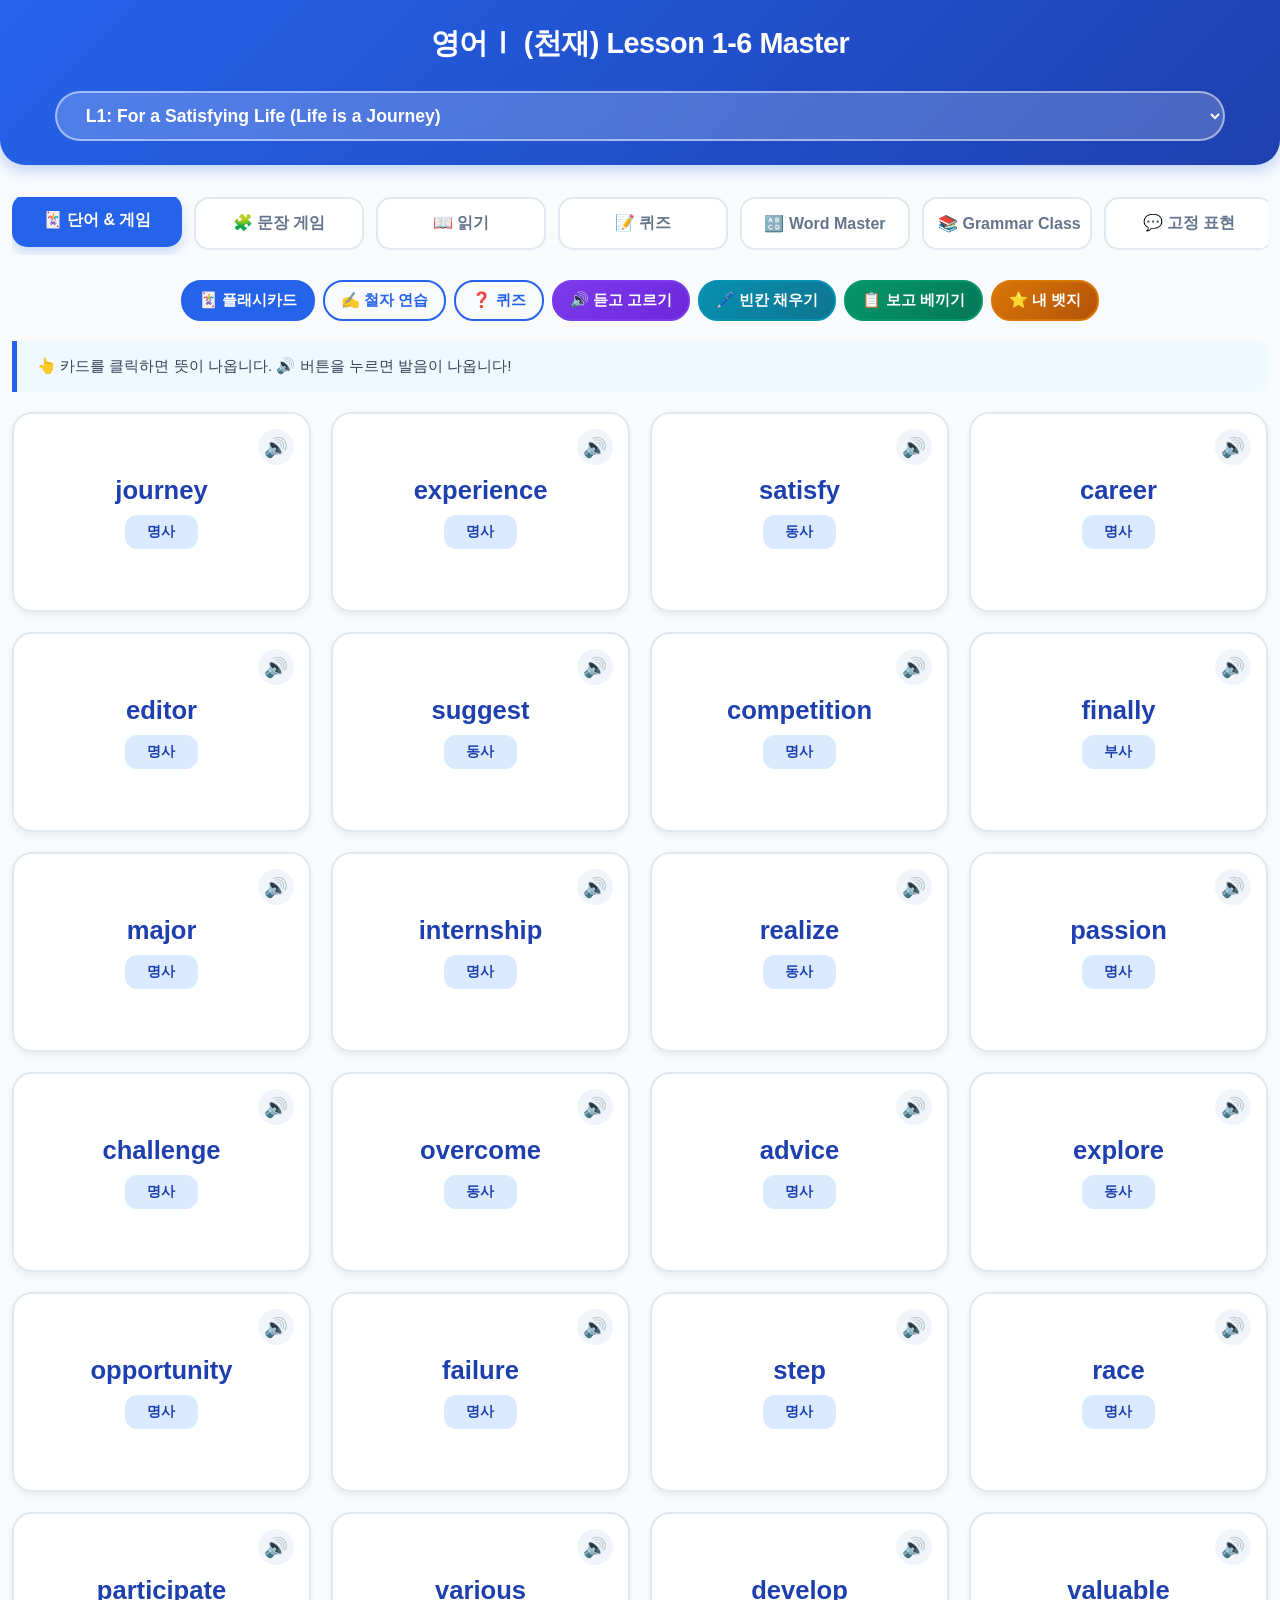
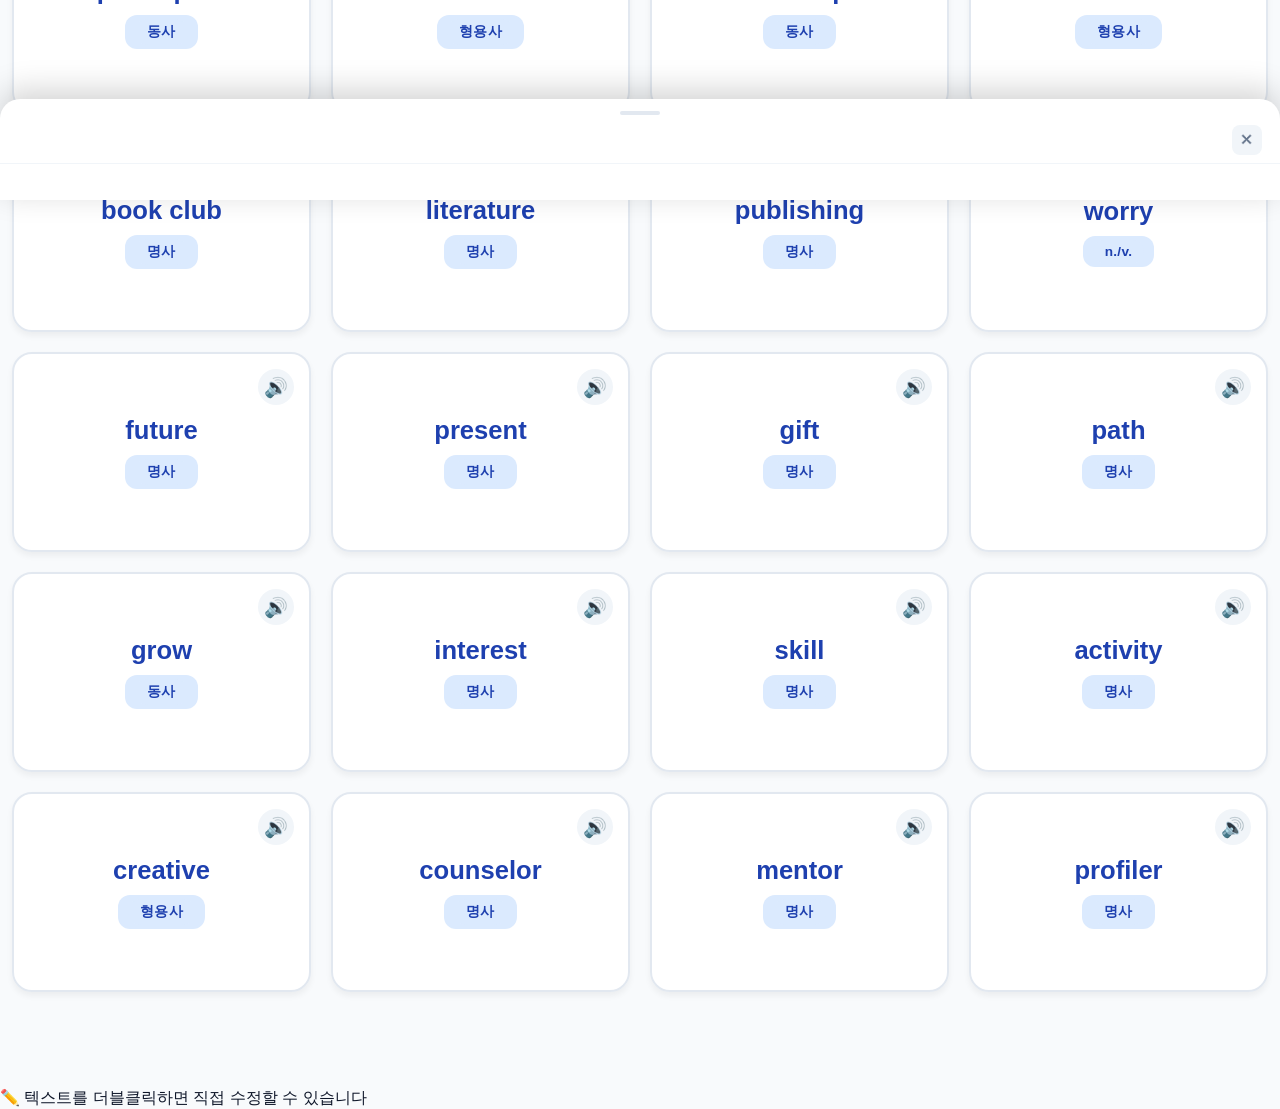
==== index.html @ cbc9de74 "Update index.html" ====
<!DOCTYPE html>
<html lang="ko">
<head>
  <meta charset="UTF-8">
  <meta name="viewport" content="width=device-width, initial-scale=1.0, viewport-fit=cover">
  <title>영어Ⅰ (천재) Lesson 1-6 Final Corrected</title>
  <style>
    /* [스타일 시트 - Standard Format] */
    :root {
      --primary: #2563eb;       
      --primary-dark: #1e40af;
      --bg-color: #f8fafc;      
      --text-main: #0f172a;
      --accent: #ef4444;        
      --success: #10b981;       
    }

    * { box-sizing: border-box; }

    #pageScroller { width: 100%; }

    body {
      font-family: 'Pretendard', -apple-system, sans-serif;
      background-color: var(--bg-color);
      color: var(--text-main);
      margin: 0; padding: 0;
    }

    header {
      background: linear-gradient(135deg, var(--primary), var(--primary-dark));
      color: white;
      padding: 1.5rem;
      text-align: center;
      box-shadow: 0 4px 15px rgba(37, 99, 235, 0.3);
      border-radius: 0 0 25px 25px;
    }

    h1 { margin: 0 0 15px 0; font-size: 1.8rem; letter-spacing: -0.5px; }

    .lesson-selector {
      padding: 12px 25px;
      font-size: 1.1rem;
      border-radius: 25px;
      border: 2px solid rgba(255,255,255,0.5);
      background: rgba(255,255,255,0.2);
      color: white;
      font-weight: bold;
      cursor: pointer;
      backdrop-filter: blur(5px);
      outline: none;
      width: 95%;
      max-width: 1600px;
    }
    .lesson-selector option { color: #333; background: white; }

    .container { max-width: 1600px; margin: 16px auto; padding: 0 12px; padding-bottom: 80px; padding-top: 16px;}

    .tabs {
      display: flex;
      gap: 12px;
      margin-bottom: 25px;
      overflow-x: auto;
      padding-bottom: 5px;
    }

    .tab-btn {
      flex: 1;
      padding: 14px;
      background: white;
      border: 2px solid #e2e8f0;
      border-radius: 15px;
      font-weight: 700;
      color: #64748b;
      cursor: pointer;
      transition: all 0.2s;
      white-space: nowrap;
      min-width: 170px;
      font-size: 1rem;
    }

    .tab-btn.active {
      background: var(--primary);
      color: white;
      border-color: var(--primary);
      transform: translateY(-3px);
      box-shadow: 0 6px 12px rgba(37, 99, 235, 0.2);
    }

    .content-section { display: none; }
    .content-section.active { display: block; animation: fadeIn 0.3s ease-in-out; }
    
    @keyframes fadeIn {
      from { opacity: 0; transform: translateY(5px); }
      to { opacity: 1; transform: translateY(0); }
    }

    .mode-switch-box {
      display: flex; justify-content: center; gap: 8px; margin-bottom: 20px; flex-wrap: wrap;
    }
    .mode-btn {
      padding: 8px 16px; border-radius: 20px; border: 2px solid var(--primary);
      background: transparent; color: var(--primary); font-weight: bold; cursor: pointer;
      transition: all 0.2s; font-size: 0.95rem;
    }
    .mode-btn.active { background: var(--primary); color: white; }

    .flashcard-container {
      display: grid;
      grid-template-columns: repeat(auto-fill, minmax(280px, 1fr));
      gap: 20px;
    }
    .flashcard {
      background: transparent;
      height: 200px;
      perspective: 1000px;
      cursor: pointer;
    }
    .card-inner {
      position: relative; width: 100%; height: 100%;
      text-align: center; transition: transform 0.6s;
      transform-style: preserve-3d;
      box-shadow: 0 4px 6px rgba(0,0,0,0.05);
      border-radius: 20px;
    }
    .flashcard.flipped .card-inner { transform: rotateY(180deg); }
    
    .card-front, .card-back {
      position: absolute; width: 100%; height: 100%;
      backface-visibility: hidden;
      display: flex; flex-direction: column;
      align-items: center; justify-content: center;
      border-radius: 20px; padding: 20px;
    }
    .card-front { background: white; color: var(--text-main); border: 2px solid #e2e8f0; }
    .card-back { background: var(--primary); color: white; transform: rotateY(180deg); border: 2px solid var(--primary); }
    
    .card-word { font-size: 1.6rem; font-weight: 800; margin-bottom: 10px; color: var(--primary-dark); }
    .card-pos { font-size: 0.9rem; background: #dbeafe; color: var(--primary-dark); padding: 4px 10px; border-radius: 12px; font-weight: bold; }
    .card-meaning { font-size: 1.4rem; font-weight: bold; margin-bottom: 15px; }
    
    .audio-btn {
      position: absolute; top: 15px; right: 15px;
      background: #f1f5f9; border: none; width: 36px; height: 36px; border-radius: 50%;
      font-size: 1.2rem; cursor: pointer; z-index: 10;
      display: flex; align-items: center; justify-content: center;
    }
    .audio-btn:hover { background: #dbeafe; transform: scale(1.1); }

    .vocab-game-box {
      background: white; padding: 40px; border-radius: 20px; text-align: center;
      box-shadow: 0 4px 15px rgba(0,0,0,0.05); border: 1px solid #e2e8f0;
      max-width: 600px; margin: 0 auto;
    }
    .v-game-meaning { font-size: 1.8rem; font-weight: 800; margin-bottom: 15px; color: var(--text-main); }
    .v-game-hint { font-size: 1rem; color: #64748b; margin-bottom: 25px; background: #f1f5f9; display: inline-block; padding: 8px 20px; border-radius: 10px; }
    
    .hint-btn {
      background: #fffbeb; color: #b45309; border: 2px solid #fcd34d;
      padding: 8px 16px; border-radius: 20px; font-weight: bold; font-size: 0.95rem;
      cursor: pointer; margin-bottom: 20px; display: inline-flex; align-items: center; gap: 6px;
      transition: all 0.2s;
    }
    .hint-btn:hover { background: #fef3c7; transform: scale(1.05); }

    .v-game-input {
      font-size: 1.5rem; padding: 10px; width: 80%; border: none; border-bottom: 3px solid #cbd5e1;
      text-align: center; margin-bottom: 20px; outline: none; font-weight: bold; color: var(--primary);
    }
    .v-game-input:focus { border-bottom-color: var(--primary); }
    
    .quiz-choice-btn {
      display: block; width: 100%; padding: 15px; margin: 8px 0;
      border: 2px solid #e2e8f0; border-radius: 12px;
      background: white; font-size: 1.1rem; cursor: pointer;
      transition: all 0.2s; text-align: center; font-weight: 600; color: #475569;
      min-height: 52px; -webkit-tap-highlight-color: transparent;
    }
    .quiz-choice-btn:hover { background: #dbeafe; border-color: var(--primary); color: var(--primary-dark); }
    .quiz-choice-btn.correct { background: #dcfce7; border-color: var(--success); color: #166534; }
    .quiz-choice-btn.wrong { background: #fee2e2; border-color: var(--accent); color: #991b1b; }

    .v-game-msg { height: 30px; font-size: 1.2rem; font-weight: bold; margin-top: 10px; }

    .scramble-game {
      background: white; padding: 25px; border-radius: 20px;
      margin-bottom: 25px; box-shadow: 0 4px 10px rgba(0,0,0,0.05); border: 1px solid #e2e8f0;
    }
    .game-header { margin-bottom: 15px; text-align: center; }
    .game-meaning { 
      font-size: 1.1rem; font-weight: 800; color: var(--primary-dark); 
      margin-bottom: 8px; background: #dbeafe; display: inline-block; 
      padding: 8px 18px; border-radius: 15px; line-height: 1.4;
    }
    .scramble-area {
      min-height: 70px; border: 3px dashed #cbd5e1; border-radius: 15px;
      display: flex; flex-wrap: wrap; gap: 10px; padding: 15px;
      margin-bottom: 20px; background: #f8fafc; align-items: center; justify-content: center;
    }
    .word-bank { display: flex; flex-wrap: wrap; gap: 10px; justify-content: center; }
    .word-chip {
      background: white; border: 2px solid var(--primary); color: var(--primary);
      padding: 10px 18px; border-radius: 25px; font-weight: bold; font-size: 1rem;
      cursor: pointer; transition: all 0.2s; box-shadow: 0 2px 4px rgba(0,0,0,0.05);
    }
    .word-chip:hover { background: var(--primary); color: white; transform: translateY(-3px); }
    .word-chip.used { opacity: 0; pointer-events: none; transform: scale(0.8); }
    .scramble-msg { text-align: center; margin-top: 10px; font-weight: 800; font-size: 1.1rem; height: 30px; }
    .reset-game-btn { 
      display: block; margin: 15px auto 0; padding: 10px 25px; 
      background: #94a3b8; color: white; border:none; border-radius:10px; cursor: pointer; 
    }

    .reading-box {
      background: white; padding: 40px; border-radius: 20px;
      line-height: 2.1; font-size: 1.1rem;
      box-shadow: 0 4px 10px rgba(0,0,0,0.05); border: 1px solid #e2e8f0;
    }
    .reading-box h3 { color: var(--primary); border-bottom: 3px solid #f1f5f9; padding-bottom: 15px; margin-bottom: 25px; font-size: 1.5rem; }
    .reading-box h4 { 
      background: #f0f9ff; color: var(--primary-dark); 
      padding: 10px 15px; border-radius: 8px; border-left: 5px solid var(--primary);
      margin-top: 40px; margin-bottom: 15px;
    }
    
    .quiz-card {
      background: white; padding: 30px; border-radius: 20px;
      box-shadow: 0 4px 10px rgba(0,0,0,0.05); text-align: center;
      max-width: 650px; margin: 0 auto; border: 1px solid #e2e8f0;
    }
    .quiz-options button {
      width: 100%; margin: 8px 0; padding: 18px;
      border: 2px solid #e2e8f0; border-radius: 12px;
      background: white; font-size: 1.05rem; cursor: pointer; transition: all 0.2s; font-weight: 500;
    }
    .quiz-options button:hover { border-color: var(--primary); background: #dbeafe; color: var(--primary-dark); }
    
    .nav-box { display: flex; justify-content: space-between; margin-top: 20px; }
    .nav-btn {
      padding: 10px 20px; border-radius: 10px; border: none; font-weight: bold; cursor: pointer; font-size: 1rem;
      transition: all 0.2s;
    }
    .nav-btn.prev { background: #e2e8f0; color: #475569; }
    .nav-btn.next { background: var(--primary); color: white; }
    .nav-btn:disabled { opacity: 0.5; cursor: not-allowed; }

/* [새로 추가된 Reading TTS 스타일] */
    .read-btn {
      background: #eff6ff;
      border: 1px solid var(--primary);
      color: var(--primary);
      border-radius: 50%;
      width: 32px;
      height: 32px;
      cursor: pointer;
      font-size: 1rem;
      margin-right: 10px;
      vertical-align: middle;
      display: inline-flex;
      align-items: center;
      justify-content: center;
      transition: all 0.2s;
    }
    .read-btn:hover {
      background: var(--primary);
      color: white;
      transform: scale(1.1);
    }
    /* 읽고 있는 문단 강조 효과 */
    .reading-highlight {
      background-color: #e0f2fe; /* 연한 파란색 배경 */
      border-radius: 8px;
      transition: background-color 0.3s;
      padding: 5px; /* 약간의 여백 */
    }
.tip-box {
      background: #f0f9ff;
      border-left: 5px solid var(--primary);
      padding: 15px 20px;
      border-radius: 0 10px 10px 0;
      margin-bottom: 20px;
      font-size: 0.95rem;
      color: #334155;
    }

  </style>
  <script>
  // 트랙패드 ctrl+wheel 줌은 허용 (일반 wheel은 그대로)
  // 툴바 버튼 탭 시 visualViewport.scroll 오발 방지만 유지
  // (툴바 자체 touchstart/touchmove preventDefault는 판서 JS 안에서 처리)
  </script>
</head>
<body>


<div id="pageScroller">

  <header>
    <h1>영어Ⅰ (천재) Lesson 1-6 Master</h1>
    <div style="display:flex;gap:10px;justify-content:center;margin-bottom:12px;flex-wrap:wrap;">
</div>
    <select id="lessonSelect" class="lesson-selector" onchange="changeLesson()">
      <option value="L1">L1: For a Satisfying Life (Life is a Journey)</option>
      <option value="L2">L2: Creativity Is Key (Unconventional Thinking)</option>
      <option value="L3">L3: In Harmony with Nature (Wetlands)</option>
      <option value="L4">L4: The Spirit of Sports (Cycling)</option>
      <option value="L5">L5: Explore the Amazing World (Law & Culture)</option>
      <option value="L6">L6: Art in Our Lives (Pointillism)</option>
    </select>
  </header>

  <div class="container">
    <nav class="tabs">
      <button class="tab-btn active" onclick="openTab('vocab', this)">🃏 단어 & 게임</button>
      <button class="tab-btn" onclick="openTab('grammar', this)">🧩 문장 게임</button>
      <button class="tab-btn" onclick="openTab('reading', this)">📖 읽기</button>
      <button class="tab-btn" onclick="openTab('quiz', this)">📝 퀴즈</button>
    </nav>

    <div id="vocab" class="content-section active">
      <div class="mode-switch-box">
        <button id="modeCard" class="mode-btn active" onclick="setVocabMode('card')">🃏 플래시카드</button>
        <button id="modeGame" class="mode-btn" onclick="setVocabMode('game')">✍️ 철자 연습</button>
        <button id="modeQuiz" class="mode-btn" onclick="setVocabMode('quiz')">❓ 퀴즈</button>
        <button id="modeListen" class="mode-btn" onclick="setVocabMode('listen')" style="background:linear-gradient(135deg,#7c3aed,#6d28d9);color:white;border-color:#7c3aed;">🔊 듣고 고르기</button>
        <button id="modeFill" class="mode-btn" onclick="setVocabMode('fill')" style="background:linear-gradient(135deg,#0891b2,#0e7490);color:white;border-color:#0891b2;">🖊️ 빈칸 채우기</button>
        <button id="modeCopy" class="mode-btn" onclick="setVocabMode('copy')" style="background:linear-gradient(135deg,#059669,#047857);color:white;border-color:#059669;">📋 보고 베끼기</button>
        <button id="modeBadge" class="mode-btn" onclick="setVocabMode('badge')" style="background:linear-gradient(135deg,#d97706,#b45309);color:white;border-color:#d97706;">⭐ 내 뱃지</button>
      </div>
      <div id="vocabCardMode">
        <div class="tip-box">👆 카드를 클릭하면 뜻이 나옵니다. 🔊 버튼을 누르면 발음이 나옵니다!</div>
        <div id="vocabList" class="flashcard-container"></div>
      </div>
      <div id="vocabGameMode" style="display:none;">
        <div id="vocabGameArea"></div>
      </div>
      <div id="vocabQuizMode" style="display:none;">
        <div id="vocabQuizArea"></div>
      </div>
      <div id="vocabListenMode" style="display:none;">
        <div id="vocabListenArea"></div>
      </div>
      <div id="vocabFillMode" style="display:none;">
        <div id="vocabFillArea"></div>
      </div>
      <div id="vocabCopyMode" style="display:none;">
        <div id="vocabCopyArea"></div>
      </div>
      <div id="vocabBadgeMode" style="display:none;">
        <div id="vocabBadgeArea"></div>
      </div>
    </div>

    <div id="grammar" class="content-section">
      <div class="tip-box">🧩 단어를 클릭하여 <span style="color:#ef4444; margin:0 4px;">한국어 뜻과 같은</span> 문장을 완성하세요!</div>
      <div id="grammarList"></div>
    </div>

    <div id="reading" class="content-section">
      <div id="readingContent" class="reading-box"></div>
    </div>

    <div id="quiz" class="content-section">
      <div id="quizArea"></div>
    </div>


  </div><!-- /.container -->

</div><!-- /#pageScroller -->

  <script>
    // === [핵심 데이터: 교과서 기반 수정 완료] ===
    const lessons = {
      L1: {
        title: "Lesson 1: For a Satisfying Life",
        vocab: [
          { word: "journey", pos: "n.", meaningKo: "여행, 여정", example: "Life is a journey." },
          { word: "experience", pos: "n.", meaningKo: "경험", example: "Gain valuable experience." },
          { word: "satisfy", pos: "v.", meaningKo: "만족시키다", example: "Satisfy your needs." },
          { word: "career", pos: "n.", meaningKo: "직업, 경력", example: "Choose a career path." },
          { word: "editor", pos: "n.", meaningKo: "편집자", example: "Work as an editor." },
          { word: "suggest", pos: "v.", meaningKo: "제안하다", example: "Suggest a plan." },
          { word: "competition", pos: "n.", meaningKo: "대회, 경쟁", example: "Enter a writing competition." },
          { word: "finally", pos: "adv.", meaningKo: "마침내", example: "Finally succeed." },
          { word: "major", pos: "n.", meaningKo: "전공", example: "My major is English." },
          { word: "internship", pos: "n.", meaningKo: "인턴십", example: "Summer internship." },
          { word: "realize", pos: "v.", meaningKo: "깨닫다", example: "Realize the truth." },
          { word: "passion", pos: "n.", meaningKo: "열정", example: "Follow your passion." },
          { word: "challenge", pos: "n.", meaningKo: "도전", example: "Accept the challenge." },
          { word: "overcome", pos: "v.", meaningKo: "극복하다", example: "Overcome fear." },
          { word: "advice", pos: "n.", meaningKo: "조언", example: "Ask for advice." },
          { word: "explore", pos: "v.", meaningKo: "탐색하다", example: "Explore new ideas." },
          { word: "opportunity", pos: "n.", meaningKo: "기회", example: "Golden opportunity." },
          { word: "failure", pos: "n.", meaningKo: "실패", example: "Learn from failure." },
          { word: "step", pos: "n.", meaningKo: "단계, 걸음", example: "Step by step." },
          { word: "race", pos: "n.", meaningKo: "경주", example: "Life is not a race." },
          { word: "participate", pos: "v.", meaningKo: "참여하다", example: "Participate in the event." },
          { word: "various", pos: "adj.", meaningKo: "다양한", example: "Various skills." },
          { word: "develop", pos: "v.", meaningKo: "발전시키다", example: "Develop your talent." },
          { word: "valuable", pos: "adj.", meaningKo: "귀중한", example: "Valuable lesson." },
          { word: "book club", pos: "n.", meaningKo: "독서 동아리", example: "Join a book club." },
          { word: "literature", pos: "n.", meaningKo: "문학", example: "Study literature." },
          { word: "publishing", pos: "n.", meaningKo: "출판", example: "She works at a publishing company." },
          { word: "worry", pos: "n./v.", meaningKo: "걱정; 걱정하다", example: "Don't worry about the future." },
          { word: "future", pos: "n.", meaningKo: "미래", example: "Plan for the future." },
          { word: "present", pos: "n.", meaningKo: "현재", example: "Live in the present." },
          { word: "gift", pos: "n.", meaningKo: "재능, 선물", example: "You have a gift." },
          { word: "path", pos: "n.", meaningKo: "길", example: "Follow your own path." },
          { word: "grow", pos: "v.", meaningKo: "성장하다", example: "Grow up together." },
          { word: "interest", pos: "n.", meaningKo: "흥미", example: "Area of interest." },
          { word: "skill", pos: "n.", meaningKo: "기술", example: "Computer skills." },
          { word: "activity", pos: "n.", meaningKo: "활동", example: "Club activity." },
          { word: "creative", pos: "adj.", meaningKo: "창의적인", example: "She is a creative writer." },
          { word: "counselor", pos: "n.", meaningKo: "상담가", example: "School counselor." },
          { word: "mentor", pos: "n.", meaningKo: "멘토", example: "Find a mentor." },
          { word: "profiler", pos: "n.", meaningKo: "프로파일러", example: "Criminal profiler." }
        ],
        grammarPatterns: [
          { name: "제안 동사 + that + S + (should) + V", desc: "주장/제안 동사 뒤 that절에는 원형 사용", meaning: "코치는 내가 대회에 참가할 것을 제안했다", sentence: "My coach suggested that I enter a competition", formula: "suggest/insist/recommend + that + 주어 + 동사원형", baseTranslation: "~가 …하도록 제안/주장하다" },
          { name: "I myself (강조)", desc: "재귀대명사의 강조 용법", meaning: "나 자신이 많은 것들을 시도해 보았다", sentence: "I myself tried many different things", formula: "주어 + myself/yourself/himself/herself", baseTranslation: "바로 그 사람이 직접 ~하다" },
          { name: "Before + S + V", desc: "시간 접속사", meaning: "내가 마침내 편집자가 되기 전에", sentence: "Before I finally became an editor", formula: "before + 주어 + 동사", baseTranslation: "~하기 전에" },
          { name: "Because + S + V", desc: "이유 접속사", meaning: "나는 글쓰기를 즐겼기 때문에", sentence: "Because I enjoyed writing", formula: "because + 주어 + 동사", baseTranslation: "왜냐하면 ~이기 때문에" },
          { name: "Look forward to -ing", desc: "기대하다", meaning: "나는 내 일을 고대한다", sentence: "I look forward to my work", formula: "look forward to + 동명사(-ing)", baseTranslation: "~하는 것을 기대하다/고대하다" },
          { name: "Start -ing", desc: "시작하다", meaning: "나는 소설 쓰는 것을 시작했다", sentence: "I started writing novels", formula: "start/begin + 동명사(-ing)", baseTranslation: "~하는 것을 시작하다" },
          { name: "Keep -ing", desc: "계속하다", meaning: "계속 노력해라", sentence: "Keep trying", formula: "keep + 동명사(-ing)", baseTranslation: "계속 ~하다" },
          { name: "What to do", desc: "의문사 + to부정사", meaning: "무엇을 해야 할지", sentence: "I didn't know what to do", formula: "what/how/where/when + to + 동사원형", baseTranslation: "무엇을/어떻게/어디서/언제 ~해야 할지" },
          { name: "Not A but B", desc: "A가 아니라 B다", meaning: "경주가 아니라 여행이다", sentence: "Not a race but a journey", formula: "not A but B", baseTranslation: "A가 아니라 B이다" },
          { name: "Help + O + (to) V", desc: "준사역동사", meaning: "내가 성장하도록 돕다", sentence: "Help me grow", formula: "help + 목적어 + (to) + 동사원형", baseTranslation: "~가 …하도록 돕다" }
        ],
        readingText: `
          <h3>Life is a Journey to Be Experienced</h3>
          <p>Hi, everyone. My name is Minji Song, and I am the editor of an online teen magazine, Teens Today. I am honored to have been asked to give a talk. Many of our high school student subscribers send me messages with concerns about their future. So today, I will talk about the value of experiences in making a better future. For this talk, I asked my old friends to write down stories about what they experienced when they were younger. I would like to start by reading them one by one.</p>
          <h3>I was fond of swimming.</h3>

One summer day, I was watching an Olympic swimming event on TV. The gold medalist looked fantastic, and I wanted to be just like him. I asked my parents if I could learn to swim. They approved and said, “Yes.” Swimming was difficult at first, but after a year, I became a good swimmer. I felt tired but happy when I was out of breath after every practice. As I practiced more, my times got better and better. One day, my coach suggested that I enter a competition. He also advised me that for good results I should build muscle strength through weight training. The training was demanding, leaving me exhausted at times. Whenever I felt this way, I told myself, “No pain, no gain.”</p>
          <h3>I performed in a play.</h3>

I used to be quiet and shy when I was a child. My homeroom teacher told me one day that she was putting on a play for our school festival. She suggested that I take on a small role, saying that being in a play would be a good experience. So, I decided to do it. I was so nervous at the first rehearsal that I could not say my lines at all. However, as I practiced my lines more, I became more and more confident. On the day of the performance, I got anxious and my mind went blank just before I stepped on the stage. My classmates tapped me on the shoulder and encouraged me. Thanks to this, I was able to perform my lines perfectly.</p>

          <h3>I wanted to be a landscape architect.</h3>

One day, I saw a poster advertising the city’s landscape design contest. The instant I saw it, I got interested. After doing some research on the Internet, I discovered that landscape designing involves arranging and decorating outdoor spaces. I thought a landscape architect’s work was impressive because the arrangement of plants and structures can transform a space. This inspired me to think about becoming a landscape architect. I found out that I had to be good at math and science in order to become a landscape architect. This is because landscape architects must calculate the dimensions and slopes of land as well as thoroughly examine environmental factors such as soil, air, and climate. I was not good at either subject at the time, so I decided to put more effort into studying them.</p>
         <h3>I was passionate about writing</h3>

When I was fourteen, I was hospitalized for several weeks. One day, I saw a piece of paper on the table. I was bored, so I picked it up and began writing things down to pass the time. I felt a sense of relief when I wrote what I wanted to do after leaving the hospital. That evening, I asked my mother to buy me a notebook. As I filled page after page, I realized that writing was more than just a way to kill time. As the years passed, my passion for writing grew stronger. So I started writing short stories and sharing them with my friends and family. I felt a sense of accomplishment whenever they told me my stories were good.</p>
        `,
        quiz: [
          { q: "What is the main theme of the story?", options: ["Winning is everything", "Life is a journey to be experienced", "How to make money", "Avoiding failure"], a: 1, exp: "인생은 이겨야 할 경주가 아니라 경험해야 할 여행이라는 것이 주제입니다." },
          { q: "What job did the narrator finally have?", options: ["Teacher", "Doctor", "Editor", "Writer"], a: 2, exp: "마침내 편집자(editor)가 되었습니다." },
          { q: "What did the teacher suggest to the narrator?", options: ["Study math", "Take a small role in a play", "Join a book club", "Go home"], a: 1, exp: "선생님은 학교 축제 연극에서 작은 역할을 맡아보라고(take on a small role) 제안했습니다." },
          { q: "What happened when the narrator stepped on stage?", options: ["She forgot her lines", "She sang a song", "She felt confident", "She ran away"], a: 0, exp: "무대에 오르기 직전 긴장해서 머릿속이 하얘졌습니다(her mind went blank)." },
          { q: "What does 'I myself' emphasize?", options: ["Others", "The teacher", "The narrator", "The book"], a: 2, exp: "재귀대명사 강조 용법으로 주어(나 자신)를 강조합니다." }
        ]
      },
      L2: {
        title: "Lesson 2: Creativity Is Key",
        vocab: [
          { word: "creativity", pos: "n.", meaningKo: "창의성", example: "Creativity solves problems." },
          { word: "potential", pos: "n.", meaningKo: "잠재력", example: "Everyone has full potential." },
          { word: "unconventional", pos: "adj.", meaningKo: "관습에 얽매이지 않는", example: "He is known for unconventional thinking." },
          { word: "complaint", pos: "n.", meaningKo: "불만", example: "Passengers made complaints about the speed." },
          { word: "elevator", pos: "n.", meaningKo: "엘리베이터", example: "Take the elevator." },
          { word: "mirror", pos: "n.", meaningKo: "거울", example: "Look in the mirror." },
          { word: "install", pos: "v.", meaningKo: "설치하다", example: "Install a mirror." },
          { word: "speed", pos: "n.", meaningKo: "속도", example: "The elevator's speed was too slow." },
          { word: "dissatisfaction", pos: "n.", meaningKo: "불만족", example: "Passengers expressed dissatisfaction with the elevator." },
          { word: "solution", pos: "n.", meaningKo: "해결책", example: "She found a creative solution to the problem." },
          { word: "boredom", pos: "n.", meaningKo: "지루함", example: "Mirrors help relieve boredom in elevators." },
          { word: "delivery", pos: "n.", meaningKo: "배달", example: "The delivery workers handled the boxes carefully." },
          { word: "damage", pos: "n./v.", meaningKo: "손해, 피해; 손상시키다", example: "The damage rate dropped significantly." },
          { word: "reduce", pos: "v.", meaningKo: "줄이다", example: "The mirror helped reduce the feeling of being trapped." },
          { word: "fragile", pos: "adj.", meaningKo: "깨지기 쉬운", example: "The fragile items were damaged during delivery." },
          { word: "handle", pos: "v.", meaningKo: "다루다", example: "Handle with care." },
          { word: "trick", pos: "n./v.", meaningKo: "속임수; 속이다", example: "It was a clever trick to fool people." },
          { word: "effective", pos: "adj.", meaningKo: "효과적인", example: "Installing mirrors was an effective solution." },
          { word: "innovation", pos: "n.", meaningKo: "혁신", example: "The mirror idea was a great innovation." },
          { word: "flat", pos: "adj.", meaningKo: "평평한, 납작한", example: "The picture was printed flat on the box." },
          { word: "television", pos: "n.", meaningKo: "텔레비전", example: "Watch television." },
          { word: "bicycle", pos: "n.", meaningKo: "자전거", example: "Ride a bicycle." },
          { word: "print", pos: "v.", meaningKo: "인쇄하다", example: "Print a picture." },
          { word: "psychologist", pos: "n.", meaningKo: "심리학자", example: "Ask a psychologist." },
          { word: "expensive", pos: "adj.", meaningKo: "비싼", example: "Workers thought the boxes contained expensive TVs." },
          { word: "carefully", pos: "adv.", meaningKo: "조심스럽게", example: "Walk carefully." },
          { word: "result", pos: "n.", meaningKo: "결과", example: "The result of the survey was surprising." },
          { word: "rate", pos: "n.", meaningKo: "비율, 속도", example: "The damage rate dropped significantly." },
          { word: "drop", pos: "v.", meaningKo: "떨어지다, 하락하다", example: "Prices drop." },
          { word: "significantly", pos: "adv.", meaningKo: "상당히", example: "The damage rate dropped significantly." },
          { word: "method", pos: "n.", meaningKo: "방법", example: "She tried a new method to solve it." },
          { word: "fix", pos: "v.", meaningKo: "고치다", example: "Fix the problem." },
          { word: "ignore", pos: "v.", meaningKo: "무시하다", example: "Ignore the noise." },
          { word: "focus", pos: "v.", meaningKo: "집중하다", example: "Focus on study." },
          { word: "imagine", pos: "v.", meaningKo: "상상하다", example: "Imagine the future." },
          { word: "perspective", pos: "n.", meaningKo: "관점", example: "She looked at the problem from a different perspective." },
          { word: "common", pos: "adj.", meaningKo: "일반적인, 보편적인", example: "It is contrary to common sense." },
          { word: "sense", pos: "n.", meaningKo: "감각, 상식", example: "Common sense is important." },
          { word: "think", pos: "v.", meaningKo: "생각하다", example: "Think outside the box." },
          { word: "box", pos: "n.", meaningKo: "상자", example: "Think outside the box." }
        ],
        grammarPatterns: [
          { name: "It was ... that (강조)", desc: "강조 구문", meaning: "불만족을 야기한 것은 바로 엘리베이터의 느린 속도였다", sentence: "It was the elevator's slow speed that was causing dissatisfaction", formula: "It is/was + 강조 대상 + that + 나머지", baseTranslation: "바로 ~이 …하다/했다" },
          { name: "Let + O + OC(VR)", desc: "사역동사 (허락하다)", meaning: "그들이 포도를 따게 했다", sentence: "They let people pick grapes", formula: "let + 목적어 + 동사원형", baseTranslation: "~가 …하게 해주다/허락하다" },
          { name: "As long as", desc: "조건 접속사 (~하는 한)", meaning: "그들이 돈을 내는 한", sentence: "As long as they pay", formula: "as long as + 주어 + 동사", baseTranslation: "~하는 한, ~이기만 하면" },
          { name: "Instead of -ing", desc: "전치사+동명사 (~하는 대신에)", meaning: "속도를 높이는 대신에", sentence: "Instead of making it faster", formula: "instead of + 동명사(-ing)", baseTranslation: "~하는 대신에" },
          { name: "In order to", desc: "목적 (~하기 위해서)", meaning: "피해를 줄이기 위해서", sentence: "In order to reduce the damage", formula: "in order to + 동사원형", baseTranslation: "~하기 위해서" },
          { name: "Look like", desc: "~처럼 보이다", meaning: "그것은 텔레비전처럼 보인다", sentence: "It looks like a television", formula: "look like + 명사", baseTranslation: "~처럼 보이다" },
          { name: "Printing", desc: "동명사 주어", meaning: "자전거를 인쇄하는 것", sentence: "Printing a bicycle on the box", formula: "동명사(-ing) + ... (주어 역할)", baseTranslation: "~하는 것은 (주어)" },
          { name: "Thinking", desc: "분사구문 (~라고 생각하며)", meaning: "그것들이 비싼 TV라고 생각하며", sentence: "Thinking they were expensive TVs", formula: "동사원형-ing + ... (부사구 역할)", baseTranslation: "~하면서, ~하며" },
          { name: "Suggest -ing", desc: "제안하다", meaning: "거울 설치를 제안했다", sentence: "Suggested installing mirrors", formula: "suggest + 동명사(-ing)", baseTranslation: "~하는 것을 제안하다" },
          { name: "Without -ing", desc: "~하지 않고", meaning: "알아차리지 못하고", sentence: "Without noticing", formula: "without + 동명사(-ing)", baseTranslation: "~하지 않고, ~없이" }
        ],
        readingText: `
          <h3>The Potential of Unconventional Thinking</h3>
          <p>Who Makes the Pathways?

Walter Gropius was a well-known architect, widely regarded as one of the pioneers of modernist architecture. However, even this expert architect was once troubled when designing an amusement park. He finished most of the main structures except for the pathways between the attractions. Gropius wanted to find the best design for the pathways but could not come up with anything that satisfied him. 

One day, Gropius took a trip to France. The place he went to was famous for its vineyards. Farmers were selling grapes along the road near each vineyard. Then, one far ahead caught his eye because there was no one selling grapes but only a box by the side of the road. It turned out that the elderly couple who owned the vineyard were in poor health and could not pick the grapes themselves. Instead, they let people pick as many grapes as they wanted as long as they put five francs in the box. The couple not only prevented their grapes from becoming too ripe by permitting grape picking, but they also provided an enjoyable experience for their customers.

Astonished by the elderly couple’s idea of allowing customers to freely pick grapes, Gropius thought it would be good to extend this idea to the amusement park design and allow visitors to create their own paths. Upon returning to his project, he instructed the construction team to plant grass in areas where he wanted to create the pathways. When the grass started to grow, he opened the amusement park earlier than planned.
In places where people repeatedly walked, small footpaths started to form on the grass. The shapes of the paths were not unified, with some wide and some narrow, because they were formed naturally by visitors. The following year, Gropius used the grass pathways as an outline on which he built permanent pathways, resulting in the most convenient and efficient routes. This pathway design was later chosen as the best road design at the 1971 International Landscape Architecture Symposium in London.
It was contrary to common sense to allow people to walk on newly sprouted grass because it could damage the grass. Moreover, it was unprecedented for an architect to let people do the designing. Nonetheless, Gropius gained insight into creating ideal pathways by thinking outside the box.</p>

<h3>Why Are There Mirrors in Elevators?</h3>

Have you ever wondered why there are mirrors in elevators? The world’s first successful passenger elevator was installed in a five-story building in New York in 1857. This prominent development brought excitement to the field of architecture by making it possible to build much taller buildings than ever before. Nevertheless, passengers were highly dissatisfied regardless of how practical it was. 
Employees of the elevator company conducted a customer survey in order to find out why the passengers were so unhappy. The results of the questionnaire showed that it was the elevator’s slow speed that was causing dissatisfaction. The trip from one floor to the next took nearly fifteen seconds. The employees also discovered that passengers thought the elevator was much slower than it actually was because passengers had nothing to do. During the slow ride, some passengers complained and said they felt trapped. Even though the employees identified speed as the main source of dissatisfaction, it was not something that could be improved immediately due to technological limitations.</p>

<p>Then, one day, one employee of the elevator company began to look at the problem from a different perspective. She thought about it from a passenger’s point of view. She thought that what mattered was not speed but discomfort and boredom. She asked herself what could be done in this case. After many days of searching for a solution, she proposed installing a mirror inside the elevator. She believed that it could make the elevator appear larger, reducing the feeling of being trapped. Also, she believed that people could relieve boredom by looking in the mirror.</p>

 <p>On a survey done after the mirror was installed, passengers commented on how much faster the new elevator was, even though the speed was exactly the same. Passengers stopped paying attention to the speed of the elevator because they were looking in the mirror.
If the employee had thought only of ways to increase the speed of the elevator to resolve the problem, it might not have been possible to find a solution. However, by viewing the problem from a different perspective, the employee found the solution by speeding up the customers’ perception of time.</p>

     <p>In solving problems that are new to us, it is quite easy to get stuck in a particular point of view. However, even a simple shift in perspective can result in a creative solution. So, the next time you face a problem, try thinking about it from a different angle.</p>

     <h3>The Bicycle in the Box</h3>
     <p>Here is another example of unconventional thinking. VanMoof, a Dutch bicycle company, was having serious trouble with damaged deliveries. Their bicycles were frequently arriving at customers' homes with bent frames or broken parts. The company tried many solutions — better packaging, stronger boxes, different couriers — but the damage rate remained high.</p>
     <p>Then someone at the company had a creative idea. Instead of making the boxes stronger, what if delivery workers handled them more carefully in the first place? The team decided to print a picture of a flat-screen television on the side of each bicycle box. Thinking they were delivering expensive TVs, the delivery workers began to handle the boxes with much greater care. As a result, the damage rate dropped significantly — by over 70 percent. By simply changing how workers perceived the contents of the box, VanMoof solved a costly logistics problem without spending money on better packaging.</p>
        `,
        quiz: [
          { q: "What was the real problem with the elevator?", options: ["The speed", "The boredom", "The smell", "The size"], a: 1, exp: "사람들이 기다리는 동안 느끼는 지루함(boredom)이 진짜 문제였습니다." },
          { q: "How was the elevator problem solved?", options: ["New engine", "Mirrors", "Music", "TV"], a: 1, exp: "거울(mirrors)을 설치하여 해결했습니다." },
          { q: "Why did the bicycle company print a TV picture on the box?", options: ["To sell TVs", "To reduce damage during delivery", "To make it look pretty", "To recycle boxes"], a: 1, exp: "배달원들이 비싼 TV라고 생각해 조심히 다루게 하여 파손율을 줄이기(reduce damage) 위해서입니다. 실제로 파손율이 70% 이상 감소했습니다." },
          { q: "What is 'unconventional thinking'?", options: ["Thinking normally", "Thinking creatively", "Not thinking", "Copying others"], a: 1, exp: "관습에 얽매이지 않는 창의적인 사고(creative thinking)를 의미합니다." },
          { q: "What happened to the damage rate after the change?", options: ["Increased", "Stayed same", "Dropped", "Unknown"], a: 2, exp: "파손율이 상당히 떨어졌습니다(Dropped significantly)." }
        ]
      },
      L3: {
        title: "Lesson 3: In Harmony with Nature",
        vocab: [
          { word: "wetland", pos: "n.", meaningKo: "습지", example: "Protect wetlands." },
          { word: "sponge", pos: "n.", meaningKo: "스펀지", example: "Nature's sponge." },
          { word: "absorb", pos: "v.", meaningKo: "흡수하다", example: "Absorb water." },
          { word: "flood", pos: "n.", meaningKo: "홍수", example: "Prevent floods." },
          { word: "release", pos: "v.", meaningKo: "방출하다", example: "Release water." },
          { word: "filter", pos: "n.", meaningKo: "필터, 여과 장치", example: "Natural filter." },
          { word: "purify", pos: "v.", meaningKo: "정화하다", example: "Purify the air." },
          { word: "chemical", pos: "n.", meaningKo: "화학물질", example: "Harmful chemicals." },
          { word: "disappear", pos: "v.", meaningKo: "사라지다", example: "Wetlands disappear." },
          { word: "protect", pos: "v.", meaningKo: "보호하다", example: "Protect nature." },
          { word: "environment", pos: "n.", meaningKo: "환경", example: "Clean environment." },
          { word: "harmony", pos: "n.", meaningKo: "조화", example: "Live in harmony." },
          { word: "coexist", pos: "v.", meaningKo: "공존하다", example: "Coexist with animals." },
          { word: "shortage", pos: "n.", meaningKo: "부족", example: "Water shortage." },
          { word: "suffer", pos: "v.", meaningKo: "고통받다", example: "Suffer from drought." },
          { word: "region", pos: "n.", meaningKo: "지역", example: "A wetland region." },
          { word: "habitat", pos: "n.", meaningKo: "서식지", example: "Animal habitat." },
          { word: "species", pos: "n.", meaningKo: "종(생물)", example: "Endangered species." },
          { word: "development", pos: "n.", meaningKo: "개발", example: "Urban development." },
          { word: "valuable", pos: "adj.", meaningKo: "귀중한", example: "Valuable resource." },
          { word: "benefit", pos: "n.", meaningKo: "혜택, 이익", example: "Many benefits." },
          { word: "store", pos: "v.", meaningKo: "저장하다", example: "Store water." },
          { word: "dry", pos: "adj.", meaningKo: "마른", example: "Dry season." },
          { word: "heavy", pos: "adj.", meaningKo: "폭우의, 무거운", example: "Heavy rain." },
          { word: "clean", pos: "v.", meaningKo: "청소하다, 깨끗하게 하다", example: "Clean the water." },
          { word: "plant", pos: "n.", meaningKo: "식물", example: "Water plants." },
          { word: "harmful", pos: "adj.", meaningKo: "해로운", example: "Harmful substances." },
          { word: "natural", pos: "adj.", meaningKo: "자연의", example: "Natural beauty." },
          { word: "unless", pos: "conj.", meaningKo: "만약 ~하지 않으면", example: "Unless we act." },
          { word: "lose", pos: "v.", meaningKo: "잃다", example: "Lose benefits." },
          { word: "earth", pos: "n.", meaningKo: "지구", example: "Save the Earth." },
          { word: "important", pos: "adj.", meaningKo: "중요한", example: "It is important." },
          { word: "reusable", pos: "adj.", meaningKo: "재사용 가능한", example: "Reusable bottle." },
          { word: "plastic", pos: "n.", meaningKo: "플라스틱", example: "No plastic." },
          { word: "pollution", pos: "n.", meaningKo: "오염", example: "Reduce pollution." },
          { word: "threat", pos: "n.", meaningKo: "위협", example: "A big threat." },
          { word: "climate", pos: "n.", meaningKo: "기후", example: "Climate change." },
          { word: "eco-friendly", pos: "adj.", meaningKo: "친환경적인", example: "Eco-friendly products." },
          { word: "sustainable", pos: "adj.", meaningKo: "지속 가능한", example: "Sustainable life." },
          { word: "nature", pos: "n.", meaningKo: "자연", example: "Love nature." }
        ],
        grammarPatterns: [
          { name: "Unless (If not)", desc: "조건 접속사 (만약 ~하지 않으면)", meaning: "보존되지 않는다면", sentence: "Unless it is preserved", formula: "unless + 주어 + 동사", baseTranslation: "~하지 않으면, ~이 아니라면" },
          { name: "Where (관계부사)", desc: "장소 수식", meaning: "강이 바다를 만나는 지역", sentence: "The region where the river meets the sea", formula: "선행사(장소) + where + 주어 + 동사", baseTranslation: "~하는 (장소)" },
          { name: "It is important to...", desc: "가주어 진주어", meaning: "그것을 보호하는 것은 중요하다", sentence: "It is important to protect it", formula: "It is + 형용사 + to + 동사원형", baseTranslation: "~하는 것은 …하다" },
          { name: "Make sure...", desc: "확실히 하다/당부", meaning: "화학물질을 쓰지 않도록 해라", sentence: "Make sure you don't use chemicals", formula: "make sure + (that) + 주어 + 동사", baseTranslation: "반드시 ~하도록 해라" },
          { name: "Because + S + V", desc: "이유 접속사", meaning: "그것은 재사용 가능하기 때문에", sentence: "Because it is reusable", formula: "because + 주어 + 동사", baseTranslation: "왜냐하면 ~이기 때문에" },
          { name: "Prevent... from -ing", desc: "막다/방지하다", meaning: "홍수를 막다", sentence: "Prevent floods", formula: "prevent + 목적어 + from + 동명사(-ing)", baseTranslation: "~가 …하는 것을 막다" },
          { name: "Suffer from", desc: "~로 고통받다", meaning: "물 부족으로 고통받다", sentence: "Suffer from a shortage of water", formula: "suffer from + 명사", baseTranslation: "~로 인해 고통받다" },
          { name: "By -ing", desc: "수단", meaning: "화학물질을 흡수함으로써", sentence: "By absorbing chemicals", formula: "by + 동명사(-ing)", baseTranslation: "~함으로써" },
          { name: "Not only... but also", desc: "상관접속사", meaning: "홍수뿐만 아니라 가뭄도", sentence: "Not only floods but also droughts", formula: "not only A but also B", baseTranslation: "A뿐만 아니라 B도" },
          { name: "Due to", desc: "~때문에", meaning: "개발 때문에", sentence: "Due to development", formula: "due to + 명사", baseTranslation: "~ 때문에" }
        ],
        readingText: `
          <h3>Wetlands Around the World</h3>
          <p>Did you know that February 2nd is World Wet lands Day? Some may wonder whether wetlands are important enough to celebrate every year. They may think wetlands are useless and unpleasant places, but actually they are unique ecosystems that must be protected because they provide numerous benefits to both the environment and humans. For example, Upo is Korea’s largest untouched wetland, covering an area as big as 210 soccer fields. First of all, Upo is a habitat for a number of threatened and endangered species. To name a few, there is the rare gasiyeon and the ttaogi, a bird which is nearly extinct. Furthermore, Upo prevents floods by absorbing water during the rainy season of July and August, and it supplies adequate water to local farmers during droughts. Like Upo, there are other wetlands in the world that help the environment and humans around them. Let’s take a look at some of them.</p>
          <h3>The Camargue   France</h3>
          <p>The Camargue is a region in southern France where the Rhône River meets the Mediterranean Sea, just a few miles from the city of Arles. It functions as a natural sponge, absorbing and gradually releasing surface water such as rain, groundwater, and floodwater. Its ability to hold water aids in flood control. The Camargue is also an excellent place to observe more than 400 species of birds. Due to the fact that wetlands and lakes cover 35% of the area, the Camargue is an ideal place for flocks of birds to feed and cool off. The exotic pink flamingo is one of the most famous species found there. The area is also known historically for its white horses. The Camargue horses are a special breed, said to be one of the world’s oldest, and they have spent thousands of years living in the unique environment of the Camargue and adapted to its salty wetlands. They have become powerful and strong as a result of surviving in the Camargue, where only reeds, thick grasses, and weeds are available. If you have ever seen a magnificent image of horses running through water, it is very likely that they are Camargue horses from this area.</p>
          <h3>The Sudd   South Sudan</h3>
   <p>
The Sudd wetland is the largest wetland in Africa, sustained by the flow of the White Nile from Lake Victoria in Uganda. In the Sudd, there are many endangered mammal species, including African elephants and antelopes. Additionally, one million people rely on the wetland for a living, primarily through cattle herding. For example, during the dry season, nomadic people move deeper into the wetland and build seasonal homes on naturally occurring islands to feed their herds like sheep, cows, and goats and catch the abundant fish. The name “Sudd” comes from an Arabic word for “barriers,” and the wetland historically protected the people from invaders. The Egyptians, Greeks, and Romans spent centuries searching for the starting point of the Nile River. Nero, the emperor of the Roman empire, sent the military to explore the White Nile in 61 AD, but his soldiers were unable to proceed beyond the Sudd. </p>

  <p>Wetlands, no matter where they are found, clearly provide habitats for a variety of endangered plant and animal species, as well as humans. Unfortunately, wetlands are currently under threat. The Camargue, for example, is decreasing as sea levels rise due to climate change. The Everglades used to be much larger, but due to agriculture and urban development, less than half of the historic Everglades remains today. The Sudd has been contaminated by oil spills from oil extraction activities. It is estimated that 64% of the world’s wetlands have disappeared. Now that we understand the importance of wetlands in maintaining our ecosystems, we should consider ways to live without destroying the wetlands that provide valuable benefits to animals, plants, and humans.</p>
        `,
        quiz: [
          { q: "What are wetlands compared to in the text?", options: ["Sponges and filters", "Rocks and sand", "Trees and birds", "Cars and roads"], a: 0, exp: "습지는 스펀지(sponges)와 필터(filters)에 비유됩니다." },
          { q: "What do wetlands do during heavy rains?", options: ["Release water", "Absorb water", "Dry up", "Burn"], a: 1, exp: "폭우 시 물을 흡수(absorb)하여 홍수를 예방합니다." },
          { q: "Why are wetlands disappearing?", options: ["Natural causes", "Development", "Too many animals", "Climate change only"], a: 1, exp: "개발(development)로 인해 사라지고 있습니다." },
          { q: "What cleans the water in wetlands?", options: ["Fish", "Plants", "Rocks", "Machines"], a: 1, exp: "습지의 식물(Plants)들이 해로운 화학물질을 흡수하여 물을 정화합니다." },
          { q: "What does 'Unless' mean?", options: ["Because", "If not", "When", "Although"], a: 1, exp: "Unless는 'If not' (만약 ~하지 않으면)의 뜻입니다." }
        ]
      },
      L4: {
        title: "Lesson 4: The Spirit of Sports",
        vocab: [
          { word: "cyclist", pos: "n.", meaningKo: "사이클 선수", example: "Professional cyclist." },
          { word: "resistance", pos: "n.", meaningKo: "저항", example: "Air resistance." },
          { word: "teamwork", pos: "n.", meaningKo: "팀워크", example: "Importance of teamwork." },
          { word: "formation", pos: "n.", meaningKo: "대형, 형성", example: "Ride in formation." },
          { word: "reduce", pos: "v.", meaningKo: "줄이다", example: "Reduce the wind." },
          { word: "leader", pos: "n.", meaningKo: "리더", example: "Team leader." },
          { word: "sprint", pos: "n.", meaningKo: "전력 질주", example: "Final sprint." },
          { word: "achieve", pos: "v.", meaningKo: "성취하다", example: "Achieve the goal." },
          { word: "victory", pos: "n.", meaningKo: "승리", example: "Team victory." },
          { word: "encourage", pos: "v.", meaningKo: "격려하다", example: "Encourage teammates." },
          { word: "spirit", pos: "n.", meaningKo: "정신", example: "Sports spirit." },
          { word: "invisible", pos: "adj.", meaningKo: "보이지 않는", example: "Invisible force." },
          { word: "force", pos: "n.", meaningKo: "힘", example: "Strong force." },
          { word: "overcome", pos: "v.", meaningKo: "극복하다", example: "Overcome difficulties." },
          { word: "wind", pos: "n.", meaningKo: "바람", example: "Strong wind." },
          { word: "rider", pos: "n.", meaningKo: "타는 사람", example: "Bike rider." },
          { word: "behind", pos: "prep.", meaningKo: "뒤에", example: "Ride behind." },
          { word: "save", pos: "v.", meaningKo: "아끼다, 저장하다", example: "Save energy." },
          { word: "energy", pos: "n.", meaningKo: "에너지", example: "Use energy." },
          { word: "strategy", pos: "n.", meaningKo: "전략", example: "Race strategy." },
          { word: "cooperation", pos: "n.", meaningKo: "협동", example: "Need cooperation." },
          { word: "sacrifice", pos: "v.", meaningKo: "희생하다", example: "Sacrifice for the team." },
          { word: "race", pos: "n.", meaningKo: "경주", example: "Win the race." },
          { word: "tough", pos: "adj.", meaningKo: "거친, 힘든", example: "Tough race." },
          { word: "share", pos: "v.", meaningKo: "공유하다, 나누다", example: "Share the burden." },
          { word: "burden", pos: "n.", meaningKo: "짐, 부담", example: "Heavy burden." },
          { word: "success", pos: "n.", meaningKo: "성공", example: "Team success." },
          { word: "member", pos: "n.", meaningKo: "구성원", example: "Team member." },
          { word: "support", pos: "v.", meaningKo: "지지하다", example: "Support each other." },
          { word: "goal", pos: "n.", meaningKo: "목표", example: "Common goal." },
          { word: "individual", pos: "adj.", meaningKo: "개인의", example: "Individual effort." },
          { word: "together", pos: "adv.", meaningKo: "함께", example: "Work together." },
          { word: "alone", pos: "adv.", meaningKo: "혼자", example: "Ride alone." },
          { word: "lesson", pos: "n.", meaningKo: "교훈", example: "Valuable lesson." },
          { word: "inspire", pos: "v.", meaningKo: "영감을 주다", example: "Inspire others." },
          { word: "determination", pos: "n.", meaningKo: "투지", example: "Show determination." },
          { word: "give up", pos: "phr.", meaningKo: "포기하다", example: "Never give up." },
          { word: "challenge", pos: "n.", meaningKo: "도전", example: "Face a challenge." },
          { word: "compete", pos: "v.", meaningKo: "경쟁하다", example: "Compete with others." },
          { word: "win", pos: "v.", meaningKo: "이기다", example: "Win the game." }
        ],
        grammarPatterns: [
          { name: "In order to", desc: "목적 (~하기 위해서)", meaning: "저항을 줄이기 위해서", sentence: "In order to reduce resistance", formula: "in order to + 동사원형", baseTranslation: "~하기 위해서" },
          { name: "Allow + O + to V", desc: "5형식 (하게 하다)", meaning: "리더가 에너지를 아끼게 해주다", sentence: "Allows the leader to save energy", formula: "allow + 목적어 + to + 동사원형", baseTranslation: "~가 …하도록 허용하다/가능하게 하다" },
          { name: "Help + O + (to) V", desc: "준사역동사", meaning: "우리가 성취하도록 돕다", sentence: "Help us achieve more", formula: "help + 목적어 + (to) + 동사원형", baseTranslation: "~가 …하도록 돕다" },
          { name: "By -ing", desc: "수단 (~함으로써)", meaning: "대형을 갖추어 탐으로써", sentence: "By riding in a formation", formula: "by + 동명사(-ing)", baseTranslation: "~함으로써" },
          { name: "Should have p.p.", desc: "과거 후회", meaning: "더 조심했어야 했다", sentence: "Should have been more careful", formula: "should have + 과거분사(p.p.)", baseTranslation: "~했어야 했는데 (하지 못했다)" },
          { name: "Remember -ing", desc: "과거 회상", meaning: "경주를 마친 것을 기억한다", sentence: "Remember finishing the race", formula: "remember + 동명사(-ing)", baseTranslation: "~했던 것을 기억하다 (과거 사실)" },
          { name: "Don't give up", desc: "명령문 (격려)", meaning: "포기하지 마라", sentence: "Don't give up", formula: "Don't + 동사원형", baseTranslation: "~하지 마라" },
          { name: "Comparison", desc: "비교급", meaning: "혼자보다 함께가 더 낫다", sentence: "Better together than alone", formula: "형용사/부사 비교급 + than + 비교 대상", baseTranslation: "~보다 더 …하다" },
          { name: "As...", desc: "~로서", meaning: "팀으로서 일하다", sentence: "Work as a team", formula: "as + 명사", baseTranslation: "~로서" },
          { name: "Just like...", desc: "~처럼", meaning: "인생에서처럼", sentence: "Just like in life", formula: "just like + 명사/절", baseTranslation: "~와 꼭 마찬가지로" }
        ],
        readingText: `
          <h3>The Spirit of Sports</h3>
          <p>My name is Bliksem, which means “lightning.” My parents named me this because they wanted me to be faster than anyone else. Born in the Netherlands, a country with more bicycles than people, I learned to ride a bike almost as soon as I could walk. I loved feeling the breeze in my hair. When I was eleven, a junior bicycle race was held in our small town. I entered the race as the youngest rider. Before the race started, I looked around the crowd, and I couldn’t believe my eyes! My hero, Gabriel Martinez, the cycling world champion, was standing there! I ran over and asked, “You’re Gabriel Martinez, right? Can I have your autograph?” He smiled and said, “If you win, you can.” Excited by what he said, I pedaled harder than ever. I came in first and Gabriel was waiting at the finish line. As promised, he handed me his autograph saying, “You outran the others by two laps! You’re a real racer, kid!”</p>
          <p>Since then, Gabriel has been my mentor. When I turned nineteen, he brought me into his professional team, where only the most skilled and passionate cyclists came together. I felt small and insignificant. I could sprint the fastest on flat courses, but I always fell behind in mountain races. The Netherlands is mostly flat, so I had rarely cycled up steep slopes before. Gabriel was from Bogotá, Colombia, which is high up in the Andes. He had a lot of experience in riding on hills and mountains, so he was always the first to arrive at the top. He would say, “Riding uphill is painful, but the view at the top is fantastic. Never stop pedaling, kid.”</p>

<p>a domestique, who supports the leader and the team during a cycling race, I was riding in front of Gabriel to shield him from the headwind. Our team was far ahead of the others. Everything was going perfectly until I crashed due to a crack in the road. All four of us fell in the crash, and the other teams passed us by. I was just slightly wounded, but Gabriel’s injury was more serious. He urged me to continue on his behalf. But there were a couple of more steep slopes ahead, and I doubted we had a chance. Gabriel read my mind and yelled, “Remember the view at the top. Never stop pedaling whatever it takes, kid. Now go!”
Pedaling with all my strength, I finished second in that race, but I felt a sense of guilt for my fellow team members. I should have been more careful. If I had not crashed, Gabriel would have come in first place, and our team would have won. Surprisingly, Gabriel gave me a gentle hug and said, “I knew you could do it. I’m so proud of you!”</p>

<p>For several years, I assisted Gabriel in races as a domestique. As we cycled together, our team’s results flourished. When the time came for his retirement, Gabriel asked the members if I could lead the team in his final race. He said he could no longer ride faster than me in the last sprint to the finish line and insisted that I ought to be the team leader. I was deeply touched and felt a burden on my shoulders. I was determined to make him proud.</p>

<p>Gabriel’s final race was the Paris-Roubaix, a 250 km race famed for its cobblestone sections. These bumpy roads were a true test of endurance, talent, and mental power for every cyclist. As the race started, I focused on my strategy and my desire to win. However, the rocky and cobblestone track caused a flat tire and I could not continue. Gabriel offered me his bike without hesitation, saying, “I remember your finishing the race two laps ahead of everyone when I first met you. Never stop pedaling, kid. I’ll catch up.” The rest of the members urged me on and we continued, pushing ourselves to our limits. When there were only 10 km left in the race, Gabriel caught up with us on a new bicycle. He cut in front of me and said, “Save your energy now for the final sprint. We’ll help you to the finish line.”</p>

        `,
        quiz: [
          { q: "What invisible force do cyclists fight against?", options: ["Gravity", "Air resistance", "Heat", "Noise"], a: 1, exp: "사이클 선수들은 공기 저항(air resistance)과 싸워야 합니다." },
          { q: "Why do cyclists ride in a formation?", options: ["To look cool", "To talk better", "To reduce wind resistance", "To stop the traffic"], a: 2, exp: "바람 저항을 줄이기 위해(reduce wind resistance) 대형을 이루어 탑니다." },
          { q: "Who saves energy for the final sprint?", options: ["The team leader", "The coach", "The beginner", "The audience"], a: 0, exp: "팀 리더(team leader)가 마지막 스퍼트를 위해 에너지를 비축합니다." },
          { q: "What lesson does the text teach?", options: ["Cycling is easy", "We achieve more together", "Always ride alone", "Wind is dangerous"], a: 1, exp: "서로 도울 때 더 많은 것을 이룰 수 있다는 교훈을 줍니다." },
          { q: "What allows the leader to save energy?", options: ["New bike", "Teamwork", "Sleeping", "Eating"], a: 1, exp: "팀워크(teamwork) 덕분에 에너지를 아낄 수 있습니다." }
        ]
      },
      L5: {
        title: "Lesson 5: Explore the Amazing World",
        vocab: [
          { word: "law", pos: "n.", meaningKo: "법", example: "Respect the law." },
          { word: "culture", pos: "n.", meaningKo: "문화", example: "Diverse culture." },
          { word: "ban", pos: "v.", meaningKo: "금지하다", example: "Ban chewing gum." },
          { word: "import", pos: "v.", meaningKo: "수입하다", example: "Import goods." },
          { word: "implement", pos: "v.", meaningKo: "시행하다", example: "Implement a rule." },
          { word: "public", pos: "adj.", meaningKo: "공공의", example: "Public spaces." },
          { word: "clean", pos: "adj.", meaningKo: "깨끗한", example: "Keep it clean." },
          { word: "fine", pos: "n.", meaningKo: "벌금", example: "Pay a heavy fine." },
          { word: "strict", pos: "adj.", meaningKo: "엄격한", example: "Strict laws." },
          { word: "control", pos: "v.", meaningKo: "통제하다", example: "Control the crowd." },
          { word: "insult", pos: "n.", meaningKo: "모욕", example: "It is an insult." },
          { word: "gesture", pos: "n.", meaningKo: "제스처", example: "Hand gesture." },
          { word: "rude", pos: "adj.", meaningKo: "무례한", example: "Don't be rude." },
          { word: "polite", pos: "adj.", meaningKo: "공손한", example: "Be polite." },
          { word: "tourist", pos: "n.", meaningKo: "관광객", example: "Tourist attraction." },
          { word: "respect", pos: "v.", meaningKo: "존중하다", example: "Respect customs." },
          { word: "custom", pos: "n.", meaningKo: "관습", example: "Local custom." },
          { word: "illegal", pos: "adj.", meaningKo: "불법적인", example: "It is illegal." },
          { word: "citizen", pos: "n.", meaningKo: "시민", example: "Good citizens." },
          { word: "community", pos: "n.", meaningKo: "지역사회", example: "Safe community." },
          { word: "avoid", pos: "v.", meaningKo: "피하다", example: "Avoid trouble." },
          { word: "break", pos: "v.", meaningKo: "어기다, 깨다", example: "Break the law." },
          { word: "cost", pos: "n.", meaningKo: "비용", example: "Cleaning cost." },
          { word: "government", pos: "n.", meaningKo: "정부", example: "The government decided." },
          { word: "sticky", pos: "adj.", meaningKo: "끈적끈적한", example: "Sticky gum." },
          { word: "subway", pos: "n.", meaningKo: "지하철", example: "Subway door." },
          { word: "delay", pos: "n.", meaningKo: "지연", example: "Train delay." },
          { word: "amazing", pos: "adj.", meaningKo: "놀라운", example: "Amazing world." },
          { word: "offense", pos: "n.", meaningKo: "위반, 범죄", example: "Minor offense." },
          { word: "tradition", pos: "n.", meaningKo: "전통", example: "Keep tradition." },
          { word: "influence", pos: "n.", meaningKo: "영향", example: "Big influence." },
          { word: "nomad", pos: "n.", meaningKo: "유목민", example: "Sea nomads." },
          { word: "unattended", pos: "adj.", meaningKo: "방치된", example: "Unattended bag." },
          { word: "celebrate", pos: "v.", meaningKo: "기념하다", example: "Celebrate holiday." },
          { word: "national", pos: "adj.", meaningKo: "국가의", example: "National flag." },
          { word: "belongings", pos: "n.", meaningKo: "소지품", example: "Take your belongings." },
          { word: "noise", pos: "n.", meaningKo: "소음", example: "Don't make noise." },
          { word: "tip", pos: "n.", meaningKo: "팁", example: "Leave a tip." },
          { word: "greet", pos: "v.", meaningKo: "인사하다", example: "Greet happily." },
          { word: "bow", pos: "v.", meaningKo: "절하다", example: "Bow respectfully." }
        ],
        grammarPatterns: [
          { name: "Be made to V", desc: "사역동사 수동태 (~하게 되다)", meaning: "당신은 벌금을 내게 된다", sentence: "You are made to pay a fine", formula: "be made to + 동사원형", baseTranslation: "~하도록 강요당하다/하게 되다" },
          { name: "If clause", desc: "조건문", meaning: "만약 당신이 법을 어긴다면", sentence: "If you break this law", formula: "if + 주어 + 동사(현재형)", baseTranslation: "만약 ~한다면" },
          { name: "These laws being implemented", desc: "분사구문 (주어가 다를 때)", meaning: "이 법들이 시행되면서", sentence: "These laws being implemented", formula: "명사 + being + 과거분사", baseTranslation: "~이 …되면서/되는 상태로" },
          { name: "Be known as", desc: "~로 알려지다", meaning: "가장 깨끗한 도시로 알려져 있다", sentence: "Is known as one of the cleanest cities", formula: "be known as + 명사", baseTranslation: "~로 알려지다" },
          { name: "Before...", desc: "전치사 (~전에)", meaning: "이 법 이전에", sentence: "Before this law", formula: "before + 명사/절", baseTranslation: "~이전에, ~하기 전에" },
          { name: "Causing...", desc: "분사구문 (~을 야기하며)", meaning: "지연을 야기하며", sentence: "Causing delays", formula: "동사원형-ing + ... (결과/이유)", baseTranslation: "~을 야기하며, 그 결과 ~하다" },
          { name: "Not supposed to", desc: "~하면 안 된다", meaning: "그렇게 하면 안 된다", sentence: "You are not supposed to do that", formula: "be not supposed to + 동사원형", baseTranslation: "~하면 안 된다, ~해서는 안 되는" },
          { name: "Ranging from", desc: "범위가 ~에 이르는", meaning: "250유로에서 450유로에 이르는", sentence: "Ranging from 250 to 450", formula: "ranging from A to B", baseTranslation: "A에서 B까지 범위에 이르는" },
          { name: "Means...", desc: "의미하다", meaning: "그것은 오케이를 의미한다", sentence: "It means okay", formula: "mean + 명사/that절", baseTranslation: "~을 의미하다" },
          { name: "Avoid -ing", desc: "피하다", meaning: "방문하는 것을 피하다", sentence: "Avoid visiting", formula: "avoid + 동명사(-ing)", baseTranslation: "~하는 것을 피하다" }
        ],
        readingText: `
          <h3>A Law as a Window to Culture</h3>
          <p>Hello and welcome to today’s show, Amazing World. I am your MC, Junyoung Park, and with me are Matilde from Switzerland, Chen from Singapore, and Sophia from Italy. Today, we are going to talk about interesting laws from around the world. Our guests are here to share unique laws from their own countries that may be interesting to others. They will further explain why such laws were created, based on their countries’ cultural and historical backgrounds. Matilde, can you share one from Switzerland?</p>
          <p>Sure. Switzerland is very concerned about the welfare of not only humans, but also animals. In fact, it is one of the world’s most animal-friendly countries, earning the support of many animal lovers. In 2008, the Swiss government made it a requirement for social animals that typically live in groups, like goldfish, rabbits, or guinea pigs, to be kept in pairs. In other words, it is illegal to own and raise just one goldfish, one rabbit, or one guinea pig. This law recognizes that social animals will experience loneliness if left alone and considers this to be a case of animal abuse. In my case, I raised two guinea pigs when I was young. When one of them died, I had to get another one. Otherwise, I would have been fined. There are additional laws in place to guarantee animals’ quality of life. For example, Switzerland is known to be the only European country requiring all dogs to be microchipped and registered in the country’s database. This is to stop the illegal trade of dogs. As these laws suggest, you can tell how much Switzerland cares about animal welfare.</p>

<p>I can tell how passionate Switzerland is about animals. Chen, what about Singapore? Are there any interesting laws?</p>

<p>In Singapore, there is a famous law about chewing gum. Chewing gum sales and imports are prohibited in the nation, and violators face fines of up to 2,000 Singapore dollars. Although the law itself is quite well-known internationally, I imagine that many of you are unaware of its historical context. Singapore was a small nation with limited resources when it gained independence.</p>

<p>The nation’s prime minister at the time came up with strategies to boost national prosperity, one of which was to transform the nation into an “oasis” for tourists in Asia. In order to accomplish this, he emphasized cleanliness and orderliness, which resulted in the establishment of the gum ban in 1992. At that time, chewing gum left on streets, roads, and stairs diminished the country’s beauty and raised the cleaning costs. The country’s ban on chewing gum has become one of the most well-known aspects of life in Singapore, along with its laws against improperly throwing away trash and spitting in public. These laws being implemented, people could enjoy clean public spaces. Today, Singapore leads the world in terms of cleanliness and welcomes millions of tourists every year.</p>

<p>some tourists’ actions caused severe damage to the city’s historical monuments. So, the city had to establish a number of laws to protect its numerous historical sites. One of them was to forbid adding a lock to any bridge in Rome. You may have heard that to symbolize their love forever, many couples carve their names on locks and attach them to a bridge. However, as the weight of the locks increases the pressure on bridges, they are no longer permitted. Even the existing ones have been removed since 2012. This law was also introduced in Venice so that locks could no longer damage the famous Rialto Bridge.</p>

        `,
        quiz: [
          { q: "Why did Singapore ban chewing gum?", options: ["To save money", "To keep the city clean", "Because it tastes bad", "To protect teeth"], a: 1, exp: "도시를 깨끗하게 유지하기 위해 껌을 금지했습니다." },
          { q: "What happens if you break the gum law?", options: ["You go to jail", "You pay a fine", "Nothing", "You get a prize"], a: 1, exp: "무거운 벌금(pay a heavy fine)을 내게 됩니다." },
          { q: "What problem did gum cause before the law?", options: ["It raised cleaning costs", "It caused car accidents", "It caused air pollution", "It made noise"], a: 0, exp: "껌이 거리·계단에 붙어 도시 미관을 해치고 청소 비용(cleaning costs)을 높였습니다." },
          { q: "Singapore is known as one of the _____ cities.", options: ["Dirtiest", "Cleanest", "Largest", "Oldest"], a: 1, exp: "세계에서 가장 깨끗한 도시 중 하나로 알려져 있습니다." },
          { q: "What does 'You are made to pay' mean?", options: ["You want to pay", "You must pay", "You can pay", "You shouldn't pay"], a: 1, exp: "사역동사 수동태로 '~해야 한다(강제)'는 의미입니다." }
        ]
      },
      L6: {
        title: "Lesson 6: Art in Our Lives",
        vocab: [
          { word: "pointillism", pos: "n.", meaningKo: "점묘법", example: "Famous pointillism." },
          { word: "dot", pos: "n.", meaningKo: "점", example: "Tiny dots." },
          { word: "technique", pos: "n.", meaningKo: "기법", example: "Painting technique." },
          { word: "mix", pos: "v.", meaningKo: "섞다", example: "Mix colors." },
          { word: "distance", pos: "n.", meaningKo: "거리", example: "From a distance." },
          { word: "blend", pos: "v.", meaningKo: "섞이다", example: "Colors blend." },
          { word: "brain", pos: "n.", meaningKo: "뇌", example: "Your brain mixes them." },
          { word: "bright", pos: "adj.", meaningKo: "밝은", example: "Bright colors." },
          { word: "vivid", pos: "adj.", meaningKo: "생생한, 선명한", example: "Vivid image." },
          { word: "painting", pos: "n.", meaningKo: "그림", example: "Oil painting." },
          { word: "unique", pos: "adj.", meaningKo: "독특한", example: "Unique style." },
          { word: "fascinate", pos: "v.", meaningKo: "매혹하다", example: "Fascinated by art." },
          { word: "canvas", pos: "n.", meaningKo: "캔버스", example: "On the canvas." },
          { word: "masterpiece", pos: "n.", meaningKo: "걸작", example: "A masterpiece." },
          { word: "create", pos: "v.", meaningKo: "창조하다", example: "Create illusion." },
          { word: "artist", pos: "n.", meaningKo: "예술가", example: "Great artist." },
          { word: "palette", pos: "n.", meaningKo: "팔레트", example: "Colors on palette." },
          { word: "tiny", pos: "adj.", meaningKo: "작은", example: "Tiny spots." },
          { word: "next to", pos: "prep.", meaningKo: "옆에", example: "Next to each other." },
          { word: "together", pos: "adv.", meaningKo: "함께", example: "Blend together." },
          { word: "view", pos: "v.", meaningKo: "보다", example: "View from afar." },
          { word: "illusion", pos: "n.", meaningKo: "착시", example: "Optical illusion." },
          { word: "trick", pos: "v.", meaningKo: "속이다", example: "Trick the eye." },
          { word: "perspective", pos: "n.", meaningKo: "원근법, 관점", example: "Different perspective." },
          { word: "angle", pos: "n.", meaningKo: "각도", example: "Perfect angle." },
          { word: "photograph", pos: "n.", meaningKo: "사진", example: "Take a photograph." },
          { word: "stand out", pos: "phr.", meaningKo: "두드러지다", example: "Make it stand out." },
          { word: "shade", pos: "n.", meaningKo: "그늘", example: "In the shade." },
          { word: "contrast", pos: "n.", meaningKo: "대조", example: "Color contrast." },
          { word: "opinion", pos: "n.", meaningKo: "의견", example: "My opinion." },
          { word: "exhibit", pos: "n.", meaningKo: "전시회", example: "Art exhibit." },
          { word: "craftsmanship", pos: "n.", meaningKo: "장인정신", example: "Fine craftsmanship." },
          { word: "landscape", pos: "n.", meaningKo: "풍경", example: "Landscape painting." },
          { word: "subject", pos: "n.", meaningKo: "주제, 피사체", example: "Subject of art." },
          { word: "connect", pos: "v.", meaningKo: "연결하다", example: "Connect the dots." },
          { word: "location", pos: "n.", meaningKo: "위치", example: "Right location." },
          { word: "disappointed", pos: "adj.", meaningKo: "실망한", example: "Don't be disappointed." },
          { word: "scenery", pos: "n.", meaningKo: "경치", example: "Beautiful scenery." },
          { word: "creative", pos: "adj.", meaningKo: "창의적인", example: "Creative art." },
          { word: "museum", pos: "n.", meaningKo: "박물관", example: "Visit a museum." }
        ],
        grammarPatterns: [
          { name: "The idea of -ing", desc: "동격의 of", meaning: "점을 사용하는 아이디어", sentence: "The idea of using dots", formula: "명사 + of + 동명사(-ing)", baseTranslation: "~하는 (명사)" },
          { name: "Used to...", desc: "~하곤 했다 / 사용되다", meaning: "색을 만들기 위해 사용되다", sentence: "Used to produce another color", formula: "used to + 동사원형 / be used to + 동명사", baseTranslation: "~하곤 했다 / ~하는 데 사용되다" },
          { name: "Instead of -ing", desc: "~하는 대신에", meaning: "색을 섞는 대신에", sentence: "Instead of mixing colors", formula: "instead of + 동명사(-ing)", baseTranslation: "~하는 대신에" },
          { name: "Make + O + OC", desc: "사역동사", meaning: "그림을 밝게 보이게 만들다", sentence: "Make the painting look brighter", formula: "make + 목적어 + 동사원형/형용사", baseTranslation: "~을 …하게 만들다" },
          { name: "I'm fascinated by...", desc: "감정 수동태", meaning: "나는 매료되었다", sentence: "I am fascinated by this painting", formula: "be + 과거분사(감정동사) + by", baseTranslation: "~에 의해 …된 감정을 느끼다" },
          { name: "How do you feel...", desc: "의견 묻기", meaning: "어떻게 느끼니?", sentence: "How do you feel about this", formula: "How do you feel about + 명사/-ing?", baseTranslation: "~에 대해 어떻게 생각하니/느끼니?" },
          { name: "On which...", desc: "전치사 + 관계대명사", meaning: "그늘이 떨어지는 잔디", sentence: "The grass on which the shade falls", formula: "선행사 + 전치사 + which + 주어 + 동사", baseTranslation: "~하는 (명사)" },
          { name: "Is famous for...", desc: "~로 유명하다", meaning: "그것의 기법으로 유명하다", sentence: "Is famous for its technique", formula: "be famous for + 명사/-ing", baseTranslation: "~로 유명하다" },
          { name: "Look from...", desc: "~에서 보다", meaning: "멀리서 보다", sentence: "Look from a distance", formula: "look from + 명사(거리/위치)", baseTranslation: "~에서 바라보다" },
          { name: "So that...", desc: "목적 (~하도록)", meaning: "착시를 만들도록", sentence: "So that you create an illusion", formula: "so that + 주어 + 동사(can/will...)", baseTranslation: "~하도록, ~할 수 있도록" }
        ],
        readingText: `
          <h3>The Art of Dots</h3>
          <p>Each pixel emits one of the three primary colors of light: red, green, or blue. Nonetheless, when viewing digital images, we can perceive secondary colors, such as yellow, cyan, and magenta, as well. These secondary colors are produced by putting primary colors next to each other. When equal amounts of red pixels and green pixels are put together, people perceive them as yellow. Likewise, people perceive the combination of blue and green pixels as cyan, and the combination of red and blue pixels as magenta. Take the yellow bell pepper on the screen as an example. We perceive the bell pepper as yellow, but if you look at it closely, there are a lot of red and green pixels next to each other.
</p>
          <p>The idea of using dots to produce another color is not new. Long before digital images were invented, French artists Georges Seurat and Paul Signac used a similar technique to paint their artworks in the 1880s. They were influenced by the color theory a French scientist had developed at the time. They did not use traditional brushstrokes to put paint on the canvas. Instead, they used tiny dots of individual colors to create an image. This technique is called Pointillism. The idea behind it is that when numerous dots of separate colors are placed next to each other, and then viewed from a distance, they blend in the viewer’s eyes. Let’s look at two examples of Pointillist style paintings.</p>

<p>This work named A Sunday Afternoon on the Island of La Grande Jatte was created by Georges Seurat, the pioneer of Pointillism. It portrays people looking at the river, reading books, or sitting on the grass. We can see some animals including a dog and a monkey as well. The grass on which the shade falls is painted dark. However, other areas without shadow are painted bright. This sharp contrast is pretty impressive. This work is a representative work of Pointillism. It is mostly painted with dots instead of dashes or lines. If you look closer, you will notice that there are no object boundary lines. It also has multiple distinct colors of dots to represent a single color, which adds more vibrancy to the painting. Take a look at a part of the monkey from the original picture. Its body is made up of a variety of different colored dots. However, when viewed from a distance, the dots of various colors optically merge to produce brown. In the process of creating this work, Seurat kept studying color composition, analyzing it, and revising this work. It took him two years to produce this huge piece because he arranged every single dot with purpose and intention. Since he created art using color theory, Seurat is known as a scientific artist. He himself also said, “Some say they see poetry in my paintings; I see only science.”</p>


<p>In this work, two individuals are drawing water from a well with a container. Behind the women are a lighthouse and boats in the ocean. This artwork portrays a hot sunny day in southern France through the contrast of yellow sand and blue ocean. Upon closer inspection, all the objects in the picture are composed of small dots. It is worth noting that Signac did not simply paint the grass green by combining yellow and blue. Rather, he placed separate dots of yellow, blue, and green next to each other. Viewers then perceive the combination of these colors as green. Signac changed the proportions of these colors to create the various shades of green.
The era of Pointillism came to an end after the first half of the twentieth century. However, this new and scientific method of painting had a great influence on later art groups. Modern artists have adopted the basic concept of dots and applied it to their works in a variety of shapes and forms.</p>


        `,
        quiz: [
          { q: "What is Seurat's technique called?", options: ["Realism", "Cubism", "Pointillism", "Abstract"], a: 2, exp: "점묘법(Pointillism)이라고 불립니다." },
          { q: "Where does the mixing of colors happen in pointillism?", options: ["On the palette", "In the tube", "In the viewer's eyes/brain", "On the brush"], a: 2, exp: "관람자의 눈과 뇌에서 색이 혼합됩니다." },
          { q: "What does pointillism make the painting look like?", options: ["Darker", "Brighter and vivid", "Blurry", "Black and white"], a: 1, exp: "그림을 더 밝고 생생하게(brighter and more vivid) 보이게 합니다." },
          { q: "Did Seurat mix colors on a palette?", options: ["Yes", "No", "Sometimes", "Unknown"], a: 1, exp: "팔레트에서 섞는 대신(Instead of mixing...) 캔버스에 점을 찍었습니다." },
          { q: "What do you see if you look closely?", options: ["Mixed colors", "Tiny dots", "Lines", "Nothing"], a: 1, exp: "가까이서 보면 작은 점들(tiny dots)이 보입니다." }
        ]
      }
    };

    let currentLessonId = 'L1';
    let currentQuizIndex = 0;
    let quizScore = 0;
    let quizHistory = {};
    let quizData = [];
    let currentGrammarIndex = 0;
    let currentVocabGameIndex = 0;
    let currentVocabQuizIndex = 0;
    let vocabQuizScore = 0;
    let vocabQuizHistory = {};
    let vocabMode = 'card';

    window.changeLesson = function changeLesson() {
      currentLessonId = document.getElementById('lessonSelect').value;
      currentGrammarIndex = 0;
      currentVocabGameIndex = 0;
      currentVocabQuizIndex = 0;
      vocabQuizScore = 0;
      vocabQuizHistory = {};
      openTab('vocab', document.querySelector('.tab-btn.active'));
      setVocabMode('card');
      renderGrammarGame();
      renderReading();
      resetQuiz();
      if(typeof renderWordMaster === 'function') renderWordMaster();
      if(typeof renderGrammar === 'function') renderGrammar();
      if(typeof renderSyntaxAnalysis === 'function') renderSyntaxAnalysis();
    }

    window.addEventListener('DOMContentLoaded', () => changeLesson());

  
// [수정됨] 모든 텍스트 블록(태그 없는 글자 포함)을 찾아 듣기 버튼을 달아주는 강력한 함수
    function renderReading() {
      const container = document.getElementById("readingContent");
      
      // 1. 일단 원본 텍스트를 넣습니다.
      container.innerHTML = lessons[currentLessonId].readingText;

      // 2. [데이터 보정] 태그 없이 둥둥 떠다니는 텍스트(Orphan Text)를 찾아 <p> 태그로 감싸줍니다.
      // (사용자가 실수로 <p>를 빠뜨린 경우를 자동으로 고쳐줍니다)
      const childNodes = Array.from(container.childNodes);
      childNodes.forEach(node => {
        // 노드 타입 3은 텍스트 노드입니다. 공백만 있는 게 아니라면 처리합니다.
        if (node.nodeType === 3 && node.textContent.trim().length > 0) {
          const p = document.createElement('p');
          p.textContent = node.textContent; // 텍스트를 p태그 안으로 이동
          container.replaceChild(p, node);  // 원래 텍스트 노드를 p태그로 교체
        }
      });

      // 3. 버튼을 달아줄 타겟 태그 범위를 넓힙니다. (p, h3 외에도 h4, h5, div, li, blockquote 등 추가)
      const targets = container.querySelectorAll('p, h3, h4, h5, div, li, blockquote');

      targets.forEach((el) => {
        // 내용이 없거나, 이미 버튼이 달려있으면 패스
        if(el.innerText.trim() === "" || el.querySelector('.read-btn')) return;

        // 듣기 버튼 생성
        const btn = document.createElement("button");
        btn.className = "read-btn";
        btn.innerHTML = "🔊";
        btn.title = "이 문단 듣기";
        
        // 버튼 클릭 이벤트 (버블링 방지 포함)
        btn.onclick = (e) => {
          e.stopPropagation(); 
          readParagraph(el.innerText, el);
        };

        // 문단 맨 앞에 버튼 삽입
        el.prepend(btn);
      });

      // 본문 아래 독해 퀴즈 렌더
      renderReadingQuiz();
    }

    function renderReadingQuiz() {
      const existing = document.getElementById('readingQuizArea');
      if (existing) existing.remove();

      const qData = (lessons[currentLessonId].quiz || []).slice(); // 복사본 사용
      if (!qData.length) return;

      const container = document.getElementById('readingContent');
      const section = document.createElement('div');
      section.id = 'readingQuizArea';
      section.style.cssText = 'margin-top:32px;border-top:3px solid #e2e8f0;padding-top:24px;';
      container.appendChild(section);

      let rqIndex = 0, rqScore = 0, rqHistory = {};

      function renderQ() {
        if (rqIndex >= qData.length) {
          section.innerHTML = `
            <h3 style="color:var(--primary);margin-bottom:16px;">📝 독해 퀴즈</h3>
            <div style="text-align:center;padding:24px;background:#f0fdf4;border-radius:16px;">
              <div style="font-size:2rem;margin-bottom:8px;">🎉</div>
              <div style="font-size:1.2rem;font-weight:800;color:#166534;">${rqScore} / ${qData.length} 점</div>
              <div style="margin-top:16px;display:flex;gap:8px;justify-content:center;flex-wrap:wrap;">
                <button onclick="document.rqRetry()" style="padding:10px 24px;background:var(--primary);color:white;border:none;border-radius:12px;font-weight:700;cursor:pointer;">🔄 다시 풀기</button>
                <button onclick="document.rqWrong()" style="padding:10px 24px;background:#ef4444;color:white;border:none;border-radius:12px;font-weight:700;cursor:pointer;">❌ 틀린 것만</button>
              </div>
            </div>`;
          return;
        }

        const q = qData[rqIndex];
        const hist = rqHistory[rqIndex];

        let optHTML = q.options.map((opt, i) => {
          let style = 'quiz-choice-btn';
          if (hist) {
            if (i === q.a) style += ' correct';
            else if (i === hist.sel) style += ' wrong';
          }
          return `<button class="${style}" onclick="document.rqAnswer(${i})" ${hist ? 'disabled' : ''}>${opt}</button>`;
        }).join('');

        let navHTML = '';
        if (hist) {
          if (rqIndex > 0) navHTML += `<button onclick="document.rqGo(${rqIndex-1})" style="padding:8px 18px;background:#e2e8f0;border:none;border-radius:10px;cursor:pointer;font-weight:700;">◀ 이전</button>`;
          const nextLabel = rqIndex < qData.length - 1 ? '다음 ▶' : '결과 보기 →';
          const nextStyle = rqIndex < qData.length - 1 ? 'var(--primary)' : '#10b981';
          navHTML += `<button onclick="document.rqGo(${rqIndex+1})" style="margin-left:8px;padding:8px 18px;background:${nextStyle};color:white;border:none;border-radius:10px;cursor:pointer;font-weight:700;">${nextLabel}</button>`;
        }

        section.innerHTML = `
          <h3 style="color:var(--primary);margin-bottom:16px;">📝 독해 퀴즈 (${rqIndex+1}/${qData.length})</h3>
          <div class="quiz-card" style="margin-bottom:0;">
            <p style="font-weight:700;font-size:1rem;margin-bottom:16px;">${q.q}</p>
            <div style="display:grid;gap:10px;">${optHTML}</div>
            ${hist ? `<div style="margin-top:14px;padding:12px;background:#f0fdf4;border-radius:10px;font-size:0.9rem;color:#166534;">💡 ${q.exp}</div>` : ''}
            ${hist ? `<div style="margin-top:12px;display:flex;">${navHTML}</div>` : ''}
          </div>`;
      }

      document.rqAnswer = function(idx) {
        if (rqHistory[rqIndex]) return;
        if (idx === qData[rqIndex].a) rqScore++;
        rqHistory[rqIndex] = { sel: idx };
        renderQ();
      };
      document.rqGo = function(idx) { rqIndex = idx; renderQ(); };
      document.rqRetry = function() { rqIndex = 0; rqScore = 0; rqHistory = {}; renderQ(); };
      document.rqWrong = function() {
        const wrongIdx = Object.keys(rqHistory)
          .map(Number)
          .filter(i => rqHistory[i].sel !== qData[i].a);
        if (!wrongIdx.length) { alert('모두 맞혔습니다! 🎉'); return; }
        const wrongQ = wrongIdx.map(i => qData[i]);
        qData.splice(0, qData.length, ...wrongQ);
        rqIndex = 0; rqScore = 0; rqHistory = {};
        renderQ();
      };

      renderQ();
    }
    // [새로 추가됨] 실제 TTS 재생 및 하이라이트 함수
    function readParagraph(text, element) {
      window.speechSynthesis.cancel();

      document.querySelectorAll('.reading-highlight').forEach(el => {
        el.classList.remove('reading-highlight');
      });
      document.querySelectorAll('.reading-word-highlight').forEach(el => {
        if (el.parentNode) el.outerHTML = el.textContent;
      });

      const cleanText = text.replace(/🔊/g, '').trim();

      const u = new SpeechSynthesisUtterance(cleanText);
      u.lang = 'en-US';
      u.rate = 0.9;

      u.onstart = () => {
        if (element) element.classList.add('reading-highlight');
      };

      // 가라오케 효과: 읽고 있는 단어 노란 하이라이트
      u.onboundary = (event) => {
        if (event.name !== 'word' || !element) return;
        element.querySelectorAll('.reading-word-highlight').forEach(el => {
          if (el.parentNode) el.outerHTML = el.textContent;
        });
        const charIdx = event.charIndex;
        const wordLen = (event.charLength > 0) ? event.charLength
          : (cleanText.slice(charIdx).match(/^[^\s]+/) || [''])[0].length;
        if (!wordLen) return;
        const walker = document.createTreeWalker(element, NodeFilter.SHOW_TEXT, null);
        let offset = 0, node;
        while ((node = walker.nextNode())) {
          const len = node.textContent.length;
          if (offset + len > charIdx) {
            const localIdx = charIdx - offset;
            const endLocal = Math.min(localIdx + wordLen, len);
            if (localIdx >= endLocal) break;
            const range = document.createRange();
            range.setStart(node, localIdx);
            range.setEnd(node, endLocal);
            const span = document.createElement('span');
            span.className = 'reading-word-highlight';
            span.style.cssText = 'background:#fbbf24;border-radius:3px;padding:0 2px;transition:background 0.1s;';
            try { range.surroundContents(span); } catch (e) {}
            break;
          }
          offset += len;
        }
      };

      u.onend = () => {
        if (element) element.classList.remove('reading-highlight');
        if (element) element.querySelectorAll('.reading-word-highlight').forEach(el => {
          if (el.parentNode) el.outerHTML = el.textContent;
        });
      };      // 재생
      window.speechSynthesis.speak(u);
    }

    // ... (이후 openTab, setVocabMode 등 기존 함수들은 그대로 두시면 됩니다) ...

    function openTab(tabName, btn) {
      document.querySelectorAll('.tab-btn').forEach(b => b.classList.remove('active'));
      if(btn) btn.classList.add('active');
      document.querySelectorAll('.content-section').forEach(s => s.classList.remove('active'));
      const target = document.getElementById(tabName);
      if(target) target.classList.add('active');
    }

    function setVocabMode(mode) {
      const allModes = ['card','game','quiz','listen','fill','copy','badge'];
      allModes.forEach(m => {
        const btn = document.getElementById('mode' + m.charAt(0).toUpperCase() + m.slice(1));
        const div = document.getElementById('vocab' + m.charAt(0).toUpperCase() + m.slice(1) + 'Mode');
        if (btn) btn.classList.remove('active');
        if (div) div.style.display = 'none';
      });
      const activeBtn = document.getElementById('mode' + mode.charAt(0).toUpperCase() + mode.slice(1));
      const activeDiv = document.getElementById('vocab' + mode.charAt(0).toUpperCase() + mode.slice(1) + 'Mode');
      if (activeBtn) activeBtn.classList.add('active');
      if (activeDiv) activeDiv.style.display = 'block';

      if (mode === 'card') { renderVocabCards(); }
      else if (mode === 'game') { currentVocabGameIndex = 0; renderVocabGame(); }
      else if (mode === 'quiz') { currentVocabQuizIndex = 0; renderVocabQuiz(); }
      else if (mode === 'listen') { currentListenIndex = 0; renderListenMode(); }
      else if (mode === 'fill') { currentFillIndex = 0; renderFillMode(); }
      else if (mode === 'copy') { currentCopyIndex = 0; renderCopyMode(); }
      else if (mode === 'badge') { renderBadgeMode(); }
    }

    function renderVocabCards() {
      const list = lessons[currentLessonId].vocab;
      const container = document.getElementById("vocabList");
      container.innerHTML = "";
      if(list.length === 0) { container.innerHTML = "<p>데이터가 없습니다.</p>"; return; }

      list.forEach(item => {
        const card = document.createElement("div");
        card.className = "flashcard";
        card.onclick = (e) => {
          if(!e.target.classList.contains('audio-btn')) card.classList.toggle("flipped");
        };
        const safeWord = item.word.replace(/'/g, "\\'");
        card.innerHTML = `
          <div class="card-inner">
            <div class="card-front">
              <button class="audio-btn" onclick="speak('${safeWord}')">🔊</button>
              <div class="card-word">${item.word}</div>
              <div class="card-pos">${posBadgeHTML(item.pos)}</div>
            </div>
            <div class="card-back">
              <div class="card-meaning">${item.meaningKo}</div>
              <div style="font-size:0.9rem; margin-top:10px; color:#dbeafe;">"${item.example}"</div>
            </div>
          </div>`;
        container.appendChild(card);
      });
    }

    function renderVocabGame() {
      const list = lessons[currentLessonId].vocab;
      const container = document.getElementById("vocabGameArea");
      container.innerHTML = "";
      if(!list || list.length===0) { container.innerHTML="<p>데이터가 없습니다.</p>"; return; }

      if(currentVocabGameIndex >= list.length) {
        container.innerHTML = `
          <div class="vocab-game-box">
            <h2 style="color:var(--primary)">🎉 Great Job!</h2>
            <p>모든 단어를 학습했습니다.</p>
            <button class="nav-btn next" onclick="setVocabMode('card')">카드로 돌아가기</button>
            <button class="nav-btn prev" onclick="currentVocabGameIndex=0; renderVocabGame()">다시 하기</button>
          </div>`;
        return;
      }

      const item = list[currentVocabGameIndex];
      const hiddenExample = item.example.replace(new RegExp(item.word, 'gi'), '_______');

      container.innerHTML = `
        <div class="vocab-game-box">
          <div style="color:#64748b; margin-bottom:10px;">단어 ${currentVocabGameIndex+1} / ${list.length}</div>
          <div class="v-game-meaning">${item.meaningKo}</div>
          <div class="v-game-hint">힌트: ${hiddenExample}</div>
          <div>
            <input type="text" id="vInput" class="v-game-input" placeholder="여기에 입력하세요" autocomplete="off" onkeypress="if(event.key==='Enter') checkVocabAnswer()">
          </div>
          <div id="vMsg" class="v-game-msg"></div>
          <div class="nav-box" style="justify-content:center; gap:10px;">
             <button class="nav-btn prev" onclick="checkVocabAnswer()">확인</button>
             <button class="nav-btn next" onclick="nextVocabGame()">건너뛰기 ▶</button>
          </div>
        </div>`;
      setTimeout(() => document.getElementById("vInput").focus(), 100);
    }

    function checkVocabAnswer() {
      const list = lessons[currentLessonId].vocab;
      const item = list[currentVocabGameIndex];
      const inputEl = document.getElementById("vInput");
      const msgEl = document.getElementById("vMsg");
      const userVal = inputEl.value.trim().toLowerCase();

      if(userVal === item.word.toLowerCase()) {
        msgEl.innerHTML = "<span style='color:var(--success)'>정답! 🎉</span>";
        inputEl.style.borderColor = "var(--success)";
        speak(item.word);
        setTimeout(() => { currentVocabGameIndex++; renderVocabGame(); }, 1000);
      } else {
        msgEl.innerHTML = `<span style='color:var(--accent)'>오답! 정답: ${item.word}</span>`;
        inputEl.style.borderColor = "var(--accent)";
      }
    }

    function nextVocabGame() { currentVocabGameIndex++; renderVocabGame(); }

    function renderVocabQuiz() {
      const list = lessons[currentLessonId].vocab;
      const container = document.getElementById("vocabQuizArea");
      container.innerHTML = "";
      if(!list || list.length===0) { container.innerHTML="<p>데이터가 없습니다.</p>"; return; }

      if(currentVocabQuizIndex >= list.length) {
        container.innerHTML = `
          <div class="vocab-game-box">
            <h2 style="color:var(--primary)">🎉 퀴즈 완료!</h2>
            <p style="font-size:1.5rem; margin:15px 0;"><b style="color:var(--primary)">${vocabQuizScore}</b> / ${list.length} 정답</p>
            <p style="color:#64748b; margin-bottom:20px;">${list.length}개 중 ${vocabQuizScore}개를 맞췄어요!</p>
            <button class="nav-btn next" onclick="setVocabMode('card')" style="margin-bottom:10px;">카드로 돌아가기</button>
            <button class="nav-btn prev" onclick="currentVocabQuizIndex=0; vocabQuizScore=0; vocabQuizHistory={}; renderVocabQuiz()">다시 하기</button>
          </div>`;
        return;
      }

      const item = list[currentVocabQuizIndex];
      const history = vocabQuizHistory[currentVocabQuizIndex];
      const isAnswered = history !== undefined;

      let choiceWords;
      if (isAnswered) {
        choiceWords = history.choices;
      } else {
        let pool = list.filter(w => w.word !== item.word);
        pool.sort(() => Math.random() - 0.5);
        let choiceItems = pool.slice(0, 3);
        choiceItems.push(item);
        choiceItems.sort(() => Math.random() - 0.5);
        choiceWords = choiceItems.map(c => c.word);
        window._currentVocabChoices = choiceWords;
      }

      const answeredCount = Object.keys(vocabQuizHistory).length;
      const safeItemWord = item.word.replace(/'/g, "\\'");
      container.innerHTML = `
        <div class="vocab-game-box">
          <div style="display:flex;justify-content:space-between;align-items:center;margin-bottom:12px;background:#f1f5f9;padding:10px 15px;border-radius:10px;font-size:0.9rem;">
            <span style="color:#64748b;font-weight:600;">문제 ${currentVocabQuizIndex+1} / ${list.length}</span>
            <span style="color:#2563eb;font-weight:700;">✅ ${vocabQuizScore}개 정답 / ${answeredCount}개 풀음</span>
          </div>
          <div class="v-game-meaning" style="font-size:1.5rem; margin-bottom:15px;">"${item.meaningKo}"</div>
          <button class="hint-btn" onclick="speak('${safeItemWord}')">🔊 발음 힌트 듣기</button>
          <div id="quizChoices" style="margin-top:25px;">
            ${choiceWords.map(word => {
              const safeWord = word.replace(/'/g, "\\'");
              let cls = '';
              let disabled = '';
              if (isAnswered) {
                disabled = 'disabled';
                if (word === item.word) cls = 'correct';
                else if (word === history.selected) cls = 'wrong';
              }
              return `<button class="quiz-choice-btn ${cls}" onclick="checkVocabQuizAnswer('${safeWord}', '${safeItemWord}', this)" ${disabled}>${word}</button>`;
            }).join('')}
          </div>
          <div id="vQuizMsg" class="v-game-msg">${isAnswered ? (history.isCorrect ? "<span style='color:var(--success)'>정답! ⭕</span>" : `<span style='color:var(--accent)'>오답! 정답: ${item.word}</span>`) : ''}</div>
          <div class="nav-box" style="justify-content:space-between; margin-top:10px;">
            <button class="nav-btn prev" onclick="prevVocabQuiz()" ${currentVocabQuizIndex===0?'disabled':''}>◀ 이전</button>
            <button class="nav-btn next" id="vQuizNextBtn" onclick="nextVocabQuiz()" ${!isAnswered?'style="display:none"':''}>다음 ▶</button>
          </div>
        </div>`;
    }

    function checkVocabQuizAnswer(selectedWord, correctWord, btn) {
      if(vocabQuizHistory[currentVocabQuizIndex]) return;
      speak(selectedWord);

      const isCorrect = selectedWord === correctWord;
      vocabQuizHistory[currentVocabQuizIndex] = {
        choices: window._currentVocabChoices,
        selected: selectedWord,
        isCorrect: isCorrect
      };
      if(isCorrect) vocabQuizScore++;
      renderVocabQuiz();
    }

    function nextVocabQuiz() { currentVocabQuizIndex++; renderVocabQuiz(); }
    function prevVocabQuiz() { if(currentVocabQuizIndex > 0) { currentVocabQuizIndex--; renderVocabQuiz(); } }

    function speak(text) {
      const u = new SpeechSynthesisUtterance(text);
      u.lang = 'en-US';
      window.speechSynthesis.speak(u);
    }

    function renderGrammarGame() {
      const list = lessons[currentLessonId].grammarPatterns;
      const container = document.getElementById("grammarList");
      container.innerHTML = "";
      if(!list || list.length===0) { container.innerHTML="<p>데이터가 없습니다.</p>"; return; }

      const idx = currentGrammarIndex;
      const item = list[idx];
      const words = item.sentence.split(" ");
      const shuffled = [...words].sort(() => Math.random() - 0.5);
      const safeSentence = item.sentence.replace(/'/g, "\\'");

      const gameBox = document.createElement("div");
      gameBox.className = "scramble-game";
      gameBox.dataset.answer = item.sentence.replace(/\s+/g, '');

      const prevDisabled = idx === 0 ? "disabled" : "";
      const nextDisabled = idx === list.length - 1 ? "disabled" : "";

      gameBox.innerHTML = `
        <div class="game-header">
          <div style="color:var(--primary); font-weight:bold; margin-bottom:8px;">Mission ${idx+1} / ${list.length}</div>
          <div style="background:#eff6ff; border:1px solid #bfdbfe; border-radius:10px; padding:12px 14px; margin-bottom:8px;">
            <div style="font-size:0.78rem; color:#2563eb; font-weight:700; letter-spacing:0.5px; margin-bottom:4px;">📐 기본 형식</div>
            <div style="font-family:monospace; font-size:1rem; font-weight:bold; color:#1e3a8a;">${item.formula || item.name}</div>
          </div>
          <div style="background:#f0fdf4; border:1px solid #bbf7d0; border-radius:10px; padding:10px 14px; margin-bottom:8px;">
            <div style="font-size:0.78rem; color:#15803d; font-weight:700; letter-spacing:0.5px; margin-bottom:3px;">🔤 기본 해석</div>
            <div style="font-size:0.97rem; color:#14532d; font-weight:600;">${item.baseTranslation || ''}</div>
          </div>
          <div class="game-meaning">" ${item.meaning} "</div>
          <div class="game-desc">${item.desc}</div>
          <button class="hint-btn" style="margin-top:10px;" onclick="speak('${safeSentence}')">🔊 문장 듣기 (힌트)</button>
        </div>
        <div class="scramble-area" id="area-${idx}"></div>
        <div class="word-bank" id="bank-${idx}">
          ${shuffled.map(w => `<button class="word-chip" onclick="moveWord(${idx}, '${w}', this, '${safeSentence}')">${w}</button>`).join('')}
        </div>
        <div class="scramble-msg" id="msg-${idx}"></div>
        <div style="text-align:center; margin-top:15px;">
           <button class="reset-game-btn" onclick="renderGrammarGame()">↺ Reset</button>
        </div>
        <div class="nav-box">
          <button class="nav-btn prev" onclick="prevGrammar()" ${prevDisabled}>◀ 이전</button>
          <button class="nav-btn next" onclick="nextGrammar()" ${nextDisabled}>다음 ▶</button>
        </div>`;
      container.appendChild(gameBox);
    }

    function moveWord(idx, word, btn, correctSentence) {
      const area = document.getElementById(`area-${idx}`);
      const newChip = document.createElement("span");
      newChip.className = "word-chip";
      newChip.innerText = word;
      area.appendChild(newChip);
      btn.classList.add("used");
      
      const currentSentence = Array.from(area.children).map(c => c.innerText).join('');
      const target = area.parentElement.dataset.answer;
      if(currentSentence === target) {
        document.getElementById(`msg-${idx}`).innerHTML = "<span style='color:var(--success)'>Excellent! 🎉</span>";
        area.style.borderColor = "var(--success)";
        speak(correctSentence);
      }
    }

    function prevGrammar() { if(currentGrammarIndex>0) { currentGrammarIndex--; renderGrammarGame(); } }
    function nextGrammar() { if(currentGrammarIndex < lessons[currentLessonId].grammarPatterns.length-1) { currentGrammarIndex++; renderGrammarGame(); } }

    function resetQuiz() {
      quizData = lessons[currentLessonId].quiz;
      currentQuizIndex = 0;
      quizScore = 0;
      quizHistory = {};
      renderQuizQuestion();
    }

    function renderQuizQuestion() {
      const container = document.getElementById("quizArea");
      if(!quizData || quizData.length===0) { container.innerHTML="<p>퀴즈 데이터가 없습니다.</p>"; return; }

      if(currentQuizIndex >= quizData.length) {
        container.innerHTML = `
          <div class="quiz-card">
            <h3>🎉 퀴즈 완료!</h3>
            <p style="font-size:1.5rem; margin:15px 0;">점수: <b style="color:var(--primary)">${quizScore}</b> / ${quizData.length}</p>
            <p style="color:#64748b; margin-bottom:20px;">${quizData.length}문제 중 ${quizScore}개 정답!</p>
            <button class="nav-btn prev" onclick="currentQuizIndex=0; renderQuizQuestion()" style="margin-right:10px;">◀ 처음으로</button>
            <button class="nav-btn next" onclick="resetQuiz()">다시 하기</button>
          </div>`;
        return;
      }

      const q = quizData[currentQuizIndex];
      const history = quizHistory[currentQuizIndex];
      const isAnswered = history !== undefined;

      const answeredCount = Object.keys(quizHistory).length;
      container.innerHTML = `
        <div class="quiz-card">
          <div style="display:flex;justify-content:space-between;align-items:center;margin-bottom:15px;background:#f1f5f9;padding:10px 15px;border-radius:10px;font-size:0.95rem;">
            <span style="color:#64748b;font-weight:600;">Q${currentQuizIndex+1} / ${quizData.length}</span>
            <span style="color:#2563eb;font-weight:700;">✅ ${quizScore}개 정답 / ${answeredCount}개 풀음</span>
          </div>
          <h3 style="margin-bottom:20px;">Q${currentQuizIndex+1}. ${q.q}</h3>
          <div class="quiz-options">
            ${q.options.map((opt, i) => {
              let style=""; let disabled="";
              if(isAnswered) {
                disabled="disabled";
                if(i===q.a) style="background:#dcfce7; border-color:#166534;";
                else if(i===history.selected) style="background:#fee2e2; border-color:#ef4444;";
              }
              return `<button onclick="checkAnswer(${i}, this)" style="${style}" ${disabled}>${opt}</button>`;
            }).join('')}
          </div>
          <div style="margin-top:20px; text-align:left; background:#f1f5f9; padding:15px; border-radius:10px; display:${isAnswered?'block':'none'}">
            ${isAnswered ? (history.isCorrect ? `<b style="color:var(--success)">정답! ⭕</b>` : `<b style="color:var(--accent)">오답! ❌</b><br>정답: ${q.options[q.a]}`) : ''}
            <br><small>${q.exp}</small>
          </div>
          <div class="nav-box">
            <button class="nav-btn prev" onclick="prevQuestion()" ${currentQuizIndex===0?'disabled':''}>◀ 이전</button>
            <button class="nav-btn next" id="nextBtn" onclick="nextQuestion()" ${!isAnswered?'style="display:none"':''}>다음 ▶</button>
          </div>
        </div>`;
    }

    function checkAnswer(idx, btn) {
      if(quizHistory[currentQuizIndex]) return;
      const q = quizData[currentQuizIndex];
      const isCorrect = (idx === q.a);
      quizHistory[currentQuizIndex] = { selected: idx, isCorrect: isCorrect };
      if(isCorrect) quizScore++;
      renderQuizQuestion();
    }

    function prevQuestion() { if(currentQuizIndex>0) { currentQuizIndex--; renderQuizQuestion(); } }
    function nextQuestion() { currentQuizIndex++; renderQuizQuestion(); }
  </script>
<script>
  window.wordMasterData = {
    // ================= [Lesson 1] =================
    L1: {
      wf: {
        title: "Word Formation & Chunks",
        desc: "① <b>-ment, -ence</b> (Verb → Noun)<br>② <b>go + adj / Verb + time</b>",
        rules: [
          { base: "accomplish", deriv: "accomplishment (성취)", ex: "accomplishment of goals" },
          { base: "prefer", deriv: "preference (선호)", ex: "personal preference" },
          { base: "move", deriv: "movement (움직임)", ex: "sudden movement" },
          { base: "differ", deriv: "difference (차이)", ex: "big difference" },
          { base: "pay", deriv: "payment (지불)", ex: "make a payment" },
          { base: "emerge", deriv: "emergence (출현)", ex: "emergence of new tech" }
        ]
      },
      col: [
        /* L1 교과서 (1~4) */
        { q: "He made a(n) ______ to the online store using his credit card.", a: 0, opts: ["payment", "pay", "paying", "paid"], exp: "[교과서 원본] pay + -ment → payment (지불)" },
        { q: "Susan congratulated her nephew on the ______ of all his goals.", a: 1, opts: ["accomplish", "accomplishment", "accomplishing", "accomplished"], exp: "[교과서 원본] accomplish + -ment → accomplishment (성취)" },
        { q: "With the ______ of social media, networking with friends became easier.", a: 2, opts: ["emerge", "emerging", "emergence", "emerged"], exp: "[교과서 원본] emerge + -ence → emergence (출현)" },
        { q: "A big ______ between Tom and Sue lies in their financial management skills.", a: 0, opts: ["difference", "differ", "different", "differing"], exp: "[교과서 원본] differ + -ence → difference (차이)" },
        /* L1 추가 (5~8) */
        { q: "I have a strong ______ for tea over coffee.", a: 1, opts: ["prefer", "preference", "prefers", "preferring"], exp: "[추가] prefer + -ence → preference (선호)" },
        { q: "The rapid ______ of the dancer was amazing.", a: 2, opts: ["move", "moved", "movement", "moving"], exp: "[추가] move + -ment → movement (움직임)" },
        { q: "Please make the ______ by tomorrow.", a: 0, opts: ["payment", "pay", "paid", "pays"], exp: "[추가] pay + -ment → payment (지불)" },
        { q: "There is a slight ______ in color between the two shirts.", a: 1, opts: ["differ", "difference", "different", "differing"], exp: "[추가] differ + -ence → difference (차이)" },
        /* L1 Chunks 교과서 (9~12) */
        { q: "The hot weather in summer can make milk go ______ easily.", a: 0, opts: ["bad", "blank", "wrong", "good"], exp: "[교과서 원본] go bad: 상하다" },
        { q: "Using a microwave can ______ time when you are in a hurry.", a: 1, opts: ["kill", "save", "waste", "spend"], exp: "[교과서 원본] save time: 시간을 절약하다" },
        { q: "Things can go ______ during a live performance.", a: 2, opts: ["bad", "blank", "wrong", "save"], exp: "[교과서 원본] go wrong: 잘못되다" },
        { q: "In order not to ______ time when studying, I make a schedule.", a: 2, opts: ["save", "kill", "waste", "go"], exp: "[교과서 원본] waste time: 시간을 낭비하다" },
        /* L1 Chunks 추가 (13~16) */
        { q: "My mind went ______ when asked a question.", a: 0, opts: ["blank", "bad", "wrong", "save"], exp: "[추가] go blank: 멍해지다" },
        { q: "I read a magazine to ______ time.", a: 1, opts: ["save", "kill", "waste", "go"], exp: "[추가] kill time: 시간을 때우다" },
        { q: "If you don't put the meat in the fridge, it will go ______.", a: 0, opts: ["bad", "blank", "wrong", "kill"], exp: "[추가] go bad: 상하다" },
        { q: "Something went ______ with my computer.", a: 2, opts: ["blank", "bad", "wrong", "save"], exp: "[추가] go wrong: 고장 나다" }
      ]
    },

    // ================= [Lesson 2] =================
    L2: {
      wf: {
        title: "Word Formation & Chunks",
        desc: "① <b>-ee, dis-</b> (Person / Negative)<br>② <b>challenge ..., gain ...</b>",
        rules: [
          { base: "employ", deriv: "employee (직원)", ex: "new employee" },
          { base: "interview", deriv: "interviewee (면접자)", ex: "nervous interviewee" },
          { base: "train", deriv: "trainee (훈련생)", ex: "management trainee" },
          { base: "comfort", deriv: "discomfort (불편)", ex: "feel discomfort" },
          { base: "advantage", deriv: "disadvantage (단점)", ex: "big disadvantage" },
          { base: "honesty", deriv: "dishonesty (부정직)", ex: "show dishonesty" }
        ]
      },
      col: [
        /* L2 교과서 (1~4) */
        { q: "A(n) ______ refers to an employee in training.", a: 0, opts: ["trainee", "trainer", "employee", "interviewee"], exp: "[교과서 원본] train + -ee → trainee (훈련생)" },
        { q: "A(n) ______ is someone who answers questions during an interview.", a: 3, opts: ["interviewer", "employee", "trainee", "interviewee"], exp: "[교과서 원본] interview + -ee → interviewee (면접자)" },
        { q: "After her injury, the tennis player felt ______ in her knee.", a: 1, opts: ["comfort", "discomfort", "comfortable", "disadvantage"], exp: "[교과서 원본] dis- + comfort → discomfort (불편)" },
        { q: "Using ideas without acknowledgment is an example of ______.", a: 2, opts: ["honesty", "advantage", "dishonesty", "trainee"], exp: "[교과서 원본] dis- + honesty → dishonesty (부정직)" },
        /* L2 추가 (5~8) */
        { q: "The company hired a new ______ for the marketing team.", a: 1, opts: ["employ", "employee", "employer", "employment"], exp: "[추가] employ + -ee → employee (직원)" },
        { q: "His lack of experience was a major ______.", a: 2, opts: ["advantage", "benefit", "disadvantage", "comfort"], exp: "[추가] dis- + advantage → disadvantage (단점)" },
        { q: "The ______ waited nervously for the interview.", a: 0, opts: ["interviewee", "interviewer", "interview", "trainee"], exp: "[추가] interviewee: 면접자" },
        { q: "He complained about the ______ of the chair.", a: 1, opts: ["comfort", "discomfort", "comfortable", "honesty"], exp: "[추가] discomfort: 불편함" },
        /* L2 Chunks 교과서 (9~12) */
        { q: "The thief gained ______ to the house through an open window.", a: 0, opts: ["access", "insight", "popularity", "decision"], exp: "[교과서 원본] gain access: 접근하다" },
        { q: "Try to challenge your ______ by asking yourself, 'Am I right?'", a: 2, opts: ["authority", "decision", "assumption", "popularity"], exp: "[교과서 원본] challenge assumption: 가정을 의심하다" },
        { q: "They have to challenge the ______ made by the committee.", a: 1, opts: ["authority", "decision", "assumption", "insight"], exp: "[교과서 원본] challenge decision: 결정에 이의를 제기하다" },
        { q: "As Korean dramas gained ______ abroad, many foreigners visited.", a: 3, opts: ["access", "insight", "authority", "popularity"], exp: "[교과서 원본] gain popularity: 인기를 얻다" },
        /* L2 Chunks 추가 (13~16) */
        { q: "Travel helps you gain ______ into different cultures.", a: 1, opts: ["access", "insight", "authority", "popularity"], exp: "[추가] gain insight: 통찰력을 얻다" },
        { q: "You should never challenge the teacher's ______ in class.", a: 2, opts: ["access", "insight", "authority", "assumption"], exp: "[추가] challenge authority: 권위에 도전하다" },
        { q: "He worked hard to gain ______ to the restricted files.", a: 0, opts: ["access", "insight", "popularity", "decision"], exp: "[추가] gain access: 접근 권한을 얻다" },
        { q: "The video gained massive ______ on social media.", a: 3, opts: ["access", "decision", "authority", "popularity"], exp: "[추가] gain popularity: 인기를 끌다" }
      ]
    },

    // ================= [Lesson 3] =================
    L3: {
      wf: {
        title: "Word Formation & Chunks",
        desc: "① <b>-en, -ic</b> (Verb / Adjective)<br>② <b>Benefits & Development</b>",
        rules: [
          { base: "threat", deriv: "threaten (위협하다)", ex: "threaten peace" },
          { base: "strength", deriv: "strengthen (강화하다)", ex: "strengthen muscles" },
          { base: "height", deriv: "heighten (고조시키다)", ex: "heighten awareness" },
          { base: "nomad", deriv: "nomadic (유목의)", ex: "nomadic life" },
          { base: "poet", deriv: "poetic (시적인)", ex: "poetic beauty" },
          { base: "artist", deriv: "artistic (예술적인)", ex: "artistic talent" }
        ]
      },
      col: [
        /* L3 교과서 (1~4) */
        { q: "The ______ herders traveled around with their cattle.", a: 0, opts: ["nomadic", "nomad", "nomads", "poetic"], exp: "[교과서 원본] nomad + -ic → nomadic (유목의)" },
        { q: "The rise in sea levels can ______ coastal communities.", a: 1, opts: ["threat", "threaten", "threatening", "strength"], exp: "[교과서 원본] threat + -en → threaten (위협하다)" },
        { q: "Regular exercise can help ______ your muscles.", a: 2, opts: ["strength", "strong", "strengthen", "heighten"], exp: "[교과서 원본] strength + -en → strengthen (강화하다)" },
        { q: "The layers formed a(n) ______ masterpieces.", a: 1, opts: ["artist", "artistic", "poetic", "art"], exp: "[교과서 원본] artist + -ic → artistic (예술적인)" },
        /* L3 추가 (5~8) */
        { q: "The scary music helped to ______ the tension in the movie.", a: 2, opts: ["height", "high", "heighten", "threaten"], exp: "[추가] height + -en → heighten (고조시키다)" },
        { q: "Her writing style is very ______ and beautiful.", a: 0, opts: ["poetic", "poet", "poem", "nomadic"], exp: "[추가] poet + -ic → poetic (시적인)" },
        { q: "Pollution can ______ the health of the residents.", a: 1, opts: ["threat", "threaten", "strength", "heighten"], exp: "[추가] threat + -en → threaten (위협하다)" },
        { q: "Mongolia is famous for its ______ culture.", a: 0, opts: ["nomadic", "nomad", "artistic", "poetic"], exp: "[추가] nomadic (유목의)" },
        /* L3 Chunks 교과서 (9~12) */
        { q: "Learning a new language can help you ______ benefits like a higher salary.", a: 0, opts: ["obtain", "provide", "enjoy", "urban"], exp: "[교과서 원본] obtain benefits: 혜택을 얻다" },
        { q: "Local inhabitants ______ benefits the ecosystems give.", a: 1, opts: ["provide", "enjoy", "obtain", "rapid"], exp: "[교과서 원본] enjoy benefits: 혜택을 누리다" },
        { q: "The therapists observed the ______ development of trust.", a: 0, opts: ["gradual", "urban", "rapid", "provide"], exp: "[교과서 원본] gradual development: 점진적인 발달" },
        { q: "The clients were surprised by the ______ development.", a: 1, opts: ["gradual", "rapid", "urban", "provide"], exp: "[교과서 원본] rapid development: 급격한 발달" },
        /* L3 Chunks 추가 (13~16) */
        { q: "Trees ______ benefits such as shade and clean air.", a: 2, opts: ["obtain", "enjoy", "provide", "gradual"], exp: "[추가] provide benefits: 혜택을 제공하다" },
        { q: "Traffic congestion is a result of rapid ______ development.", a: 1, opts: ["gradual", "urban", "provide", "enjoy"], exp: "[추가] urban development: 도시 개발" },
        { q: "We need to ensure the ______ development of the child's skills.", a: 0, opts: ["gradual", "urban", "rapid", "provide"], exp: "[추가] gradual: 점진적인" },
        { q: "The ______ growth of the company amazed everyone.", a: 2, opts: ["gradual", "urban", "rapid", "obtain"], exp: "[추가] rapid: 빠른/급격한" }
      ]
    },

    // ================= [Lesson 4] (신규 추가) =================
    L4: {
      wf: {
        title: "Word Formation & Chunks",
        desc: "① Prefix <b>out-</b> (Exceed) & Suffix <b>-ate</b> (Adj)<br>② <b>pass ..., ... road</b>",
        rules: [
          { base: "run", deriv: "outrun (뛰어넘다/앞지르다)", ex: "outrun the bear" },
          { base: "perform", deriv: "outperform (능가하다)", ex: "outperform others" },
          { base: "number", deriv: "outnumber (~보다 많다)", ex: "outnumber the enemy" },
          { base: "passion", deriv: "passionate (열정적인)", ex: "passionate fan" },
          { base: "fortune", deriv: "fortunate (운 좋은)", ex: "fortunate event" },
          { base: "affection", deriv: "affectionate (다정한)", ex: "affectionate smile" }
        ]
      },
      col: [
        /* =======================================
           PART 1. Word Formation (out-, -ate)
           ======================================= */
        // [교과서 원본 1~4]
        { q: "He was determined to ______ his competitors.", a: 0, opts: ["outperform", "perform", "performance", "outrun"], exp: "[교과서 원본] perform + out- → outperform (능가하다)" },
        { q: "Music streaming listeners far ______ CD sales.", a: 1, opts: ["number", "outnumber", "outrun", "outperform"], exp: "[교과서 원본] number + out- → outnumber (~보다 수가 많다)" },
        { q: "I have always been a(n) ______ supporter of the baseball team.", a: 2, opts: ["passion", "passionately", "passionate", "fortunate"], exp: "[교과서 원본] passion + -ate → passionate (열정적인)" },
        { q: "My aunt was ______ to have a map when she got lost.", a: 0, opts: ["fortunate", "fortune", "affectionate", "passionate"], exp: "[교과서 원본] fortune + -ate → fortunate (운이 좋은)" },

        // [AI 추가 5~8]
        { q: "She is very ______ towards her younger sister.", a: 1, opts: ["affection", "affectionate", "fortunate", "passion"], exp: "[추가] affection + -ate → affectionate (다정한)" },
        { q: "The thief tried to ______ the police car.", a: 2, opts: ["run", "running", "outrun", "outnumber"], exp: "[추가] run + out- → outrun (따돌리다/앞지르다)" },
        { q: "It was ______ that we arrived before the rain started.", a: 0, opts: ["fortunate", "fortune", "passionate", "affectionate"], exp: "[추가] fortunate: 운이 좋은" },
        { q: "New technology tends to ______ older models.", a: 1, opts: ["perform", "outperform", "outnumber", "passion"], exp: "[추가] outperform: 성능이 뛰어나다/능가하다" },

        /* =======================================
           PART 2. Word Chunks (pass..., ...road)
           ======================================= */
        // [교과서 원본 9~12]
        { q: "I was late when my taxi got a flat tire because of the ______ road.", a: 0, opts: ["bumpy", "busy", "main", "pass"], exp: "[교과서 원본] bumpy road: 울퉁불퉁한 길" },
        { q: "Don’t pass ______ this opportunity to try the new pizza.", a: 1, opts: ["away", "up", "by", "down"], exp: "[교과서 원본] pass up: (기회를) 놓치다/거절하다" },
        { q: "The well-paved ______ road has heavy traffic.", a: 2, opts: ["bumpy", "busy", "main", "pass"], exp: "[교과서 원본] main road: 주요 도로 (간선 도로)" },
        { q: "The veterinarian felt sympathy when the old tiger passed ______.", a: 0, opts: ["away", "by", "up", "down"], exp: "[교과서 원본] pass away: 죽다 (die의 완곡한 표현)" },

        // [AI 추가 13~16]
        { q: "I watched the colorful parade pass ______.", a: 2, opts: ["up", "away", "by", "main"], exp: "[추가] pass by: 지나가다" },
        { q: "Be careful when crossing the ______ road.", a: 1, opts: ["bumpy", "busy", "up", "away"], exp: "[추가] busy road: 번화한/차가 많은 도로" },
        { q: "He decided to pass ______ the job offer.", a: 0, opts: ["up", "away", "by", "main"], exp: "[추가] pass up: (제안을) 거절하다" },
        { q: "We drove along the ______ road to get to the city center.", a: 2, opts: ["bumpy", "busy", "main", "away"], exp: "[추가] main road: 큰 길" }
      ]
    },

    // Lesson 5~6은 데이터 입력 대기 중
L5: {
      wf: {
        title: "Word Formation & Chunks",
        desc: "① Prefix <b>il-</b> (Not) & Suffix <b>-ness</b> (State)<br>② <b>... background, cause ...</b>",
        rules: [
          { base: "legal", deriv: "illegal (불법적인)", ex: "illegal parking" },
          { base: "logical", deriv: "illogical (비논리적인)", ex: "illogical argument" },
          { base: "literate", deriv: "illiterate (문맹의)", ex: "illiterate person" },
          { base: "lonely", deriv: "loneliness (외로움)", ex: "feel loneliness" },
          { base: "happy", deriv: "happiness (행복)", ex: "pursue happiness" },
          { base: "kind", deriv: "kindness (친절)", ex: "act of kindness" }
        ]
      },
      col: [
        /* L5 교과서 (1~4) */
        { q: "Her ______ has restored my faith in humanity.", a: 0, opts: ["kindness", "kind", "happy", "happiness"], exp: "[교과서 원본] kind + -ness → kindness (친절)" },
        { q: "We want to teach ______ children how to read and write.", a: 1, opts: ["literate", "illiterate", "logical", "illegal"], exp: "[교과서 원본] literate + il- → illiterate (글을 모르는/문맹의)" },
        { q: "It is ______ to assume you can do the work of three people.", a: 2, opts: ["logic", "logical", "illogical", "illiterate"], exp: "[교과서 원본] logical + il- → illogical (비논리적인)" },
        { q: "After moving to a new school, she joined a soccer club to overcome her ______.", a: 0, opts: ["loneliness", "lonely", "alone", "kindness"], exp: "[교과서 원본] lonely + -ness → loneliness (외로움)" },
        /* L5 추가 (5~8) */
        { q: "Driving without a license is ______.", a: 1, opts: ["legal", "illegal", "illiterate", "logical"], exp: "[추가] legal + il- → illegal (불법적인)" },
        { q: "Money cannot buy ______.", a: 1, opts: ["happy", "happiness", "sad", "lonely"], exp: "[추가] happy + -ness → happiness (행복)" },
        { q: "He was ______ and couldn't read the menu.", a: 2, opts: ["legal", "logical", "illiterate", "kind"], exp: "[추가] illiterate: 글을 읽을 줄 모르는" },
        { q: "Thank you for your ______ and support.", a: 1, opts: ["kind", "kindness", "happy", "illegal"], exp: "[추가] kindness: 친절함" },
        /* L5 Chunks 교과서 (9~12) */
        { q: "Storms cause ______ to fruits and vegetables.", a: 1, opts: ["delay", "damage", "stress", "background"], exp: "[교과서 원본] cause damage: 피해를 입히다" },
        { q: "There are many old buildings full of ______ backgrounds.", a: 1, opts: ["educational", "historical", "cultural", "damage"], exp: "[교과서 원본] historical background: 역사적 배경" },
        { q: "They believe a lack of sleep will cause ______.", a: 2, opts: ["delay", "damage", "stress", "background"], exp: "[교과서 원본] cause stress: 스트레스를 유발하다" },
        { q: "His wife’s ______ background includes majoring in English.", a: 0, opts: ["educational", "cultural", "historical", "delay"], exp: "[교과서 원본] educational background: 학력/교육적 배경" },
        /* L5 Chunks 추가 (13~16) */
        { q: "The accident caused a massive ______ in traffic.", a: 1, opts: ["damage", "delay", "stress", "background"], exp: "[추가] cause delay: 지연을 유발하다" },
        { q: "Understanding different ______ backgrounds helps communication.", a: 1, opts: ["educational", "cultural", "historical", "damage"], exp: "[추가] cultural background: 문화적 배경" },
        { q: "Smoking can cause ______ to your lungs.", a: 1, opts: ["delay", "damage", "stress", "education"], exp: "[추가] cause damage: 손상을 주다" },
        { q: "Excessive workload can cause ______ and burnout.", a: 0, opts: ["stress", "delay", "cultural", "historical"], exp: "[추가] cause stress: 스트레스를 주다" }
      ]
    },
   L6: {
      wf: {
        title: "Word Formation & Chunks",
        desc: "① Suffix <b>-ative</b> (Adj) & <b>-cy</b> (Noun)<br>② <b>Scientific Method & Concepts</b>",
        rules: [
          { base: "represent", deriv: "representative (대표하는)", ex: "representative voice" },
          { base: "talk", deriv: "talkative (수다스러운)", ex: "talkative person" },
          { base: "imagine", deriv: "imaginative (상상력이 풍부한)", ex: "imaginative mind" },
          { base: "vibrant", deriv: "vibrancy (활기)", ex: "vibrancy of city" },
          { base: "accurate", deriv: "accuracy (정확성)", ex: "accuracy of data" },
          { base: "intimate", deriv: "intimacy (친밀함)", ex: "emotional intimacy" }
        ]
      },
      col: [
        /* L6 교과서 (1~4) */
        { q: "The diplomat acted as a(n) ______ voice for the international treaty.", a: 0, opts: ["representative", "represent", "representation", "talkative"], exp: "[교과서 원본] represent + -ative → representative (대표하는)" },
        { q: "The ______ of weather forecasts has improved with technological development.", a: 1, opts: ["accurate", "accuracy", "vibrancy", "intimacy"], exp: "[교과서 원본] accurate + -cy → accuracy (정확도)" },
        { q: "The emotional ______ between the two friends allowed them to share their feelings.", a: 2, opts: ["intimate", "imaginative", "intimacy", "accuracy"], exp: "[교과서 원본] intimate + -cy → intimacy (친밀함)" },
        { q: "Thanks to his ______ nature, Alex easily engages everyone in dynamic conversations.", a: 0, opts: ["talkative", "talk", "representative", "vibrancy"], exp: "[교과서 원본] talk + -ative → talkative (말하기 좋아하는)" },
        /* L6 추가 (5~8) */
        { q: "She is very ______ and loves to write stories.", a: 1, opts: ["imagine", "imaginative", "intimacy", "accuracy"], exp: "[추가] imagine + -ative → imaginative (상상력이 풍부한)" },
        { q: "The ______ of the colors in the painting is stunning.", a: 2, opts: ["vibrant", "vibrantly", "vibrancy", "accuracy"], exp: "[추가] vibrant + -cy → vibrancy (활기/강렬함)" },
        { q: "We need a ______ to speak for the group.", a: 0, opts: ["representative", "talkative", "imaginative", "intimacy"], exp: "[추가] representative: 대표자" },
        { q: "Please check the ______ of the report.", a: 1, opts: ["accurate", "accuracy", "vibrancy", "talkative"], exp: "[추가] accuracy: 정확성" },
        /* L6 Chunks 교과서 (9~12) */
        { q: "The online course will ______ various concepts related to digital marketing.", a: 1, opts: ["grasp", "introduce", "adopt", "scientific"], exp: "[교과서 원본] introduce concepts: 개념을 소개하다" },
        { q: "We couldn’t understand the theory, so the teacher helped us ______ the concept.", a: 1, opts: ["adopt", "grasp", "introduce", "new"], exp: "[교과서 원본] grasp the concept: 개념을 파악하다/이해하다" },
        { q: "They used a ______ method instead of using the old way of investigating.", a: 1, opts: ["traditional", "new", "scientific", "grasp"], exp: "[교과서 원본] new method: 새로운 방법 (old way와 대조)" },
        { q: "He developed a ______ method of mass producing tomatoes.", a: 0, opts: ["scientific", "traditional", "grasp", "introduce"], exp: "[교과서 원본] scientific method: 과학적 방법" },
        /* L6 Chunks 추가 (13~16) */
        { q: "It took me a while to ______ the complex concept.", a: 1, opts: ["introduce", "grasp", "adopt", "scientific"], exp: "[추가] grasp: 이해하다/파악하다" },
        { q: "Scientists follow the ______ method to conduct experiments.", a: 0, opts: ["scientific", "traditional", "new", "grasp"], exp: "[추가] scientific method: 과학적 방법" },
        { q: "They decided to ______ a new method of teaching.", a: 2, opts: ["grasp", "scientific", "adopt", "introduce"], exp: "[추가] adopt a method: 방법을 채택하다" },
        { q: "Grandmother prefers the ______ method of making kimchi.", a: 1, opts: ["scientific", "traditional", "new", "grasp"], exp: "[추가] traditional method: 전통적인 방식" }
      ]
    }
  };

  // UI 생성 및 실행 (Word Master 탭)
  (function initWordMaster() {
    const tabNav = document.querySelector('.tabs');
    if(tabNav && !document.getElementById('btnWordMaster')) {
      const newBtn = document.createElement('button');
      newBtn.className = 'tab-btn';
      newBtn.id = 'btnWordMaster';
      newBtn.innerHTML = '🔠 Word Master';
      newBtn.onclick = function() { openTab('wordMasterSection', this); };
      tabNav.appendChild(newBtn);
    }

    const container = document.querySelector('.container');
    if(container && !document.getElementById('wordMasterSection')) {
      const newSection = document.createElement('div');
      newSection.id = 'wordMasterSection';
      newSection.className = 'content-section';
      newSection.innerHTML = `
        <div class="tip-box" style="background:#fdf2f8; border-left:5px solid #db2777; margin-bottom:20px;">
          <h3 style="margin:0; color:#9d174d;">🔠 Word Power & Chunks</h3>
          <p style="margin:5px 0 0;">Lesson <span id="wm-lesson-num" style="font-weight:bold;">1</span> 교과서 핵심 어휘 완전 정복</p>
        </div>
        <div id="wordMasterContent"></div>
      `;
      container.appendChild(newSection);
    }

    const originalChangeLesson = window.changeLesson;
    window.changeLesson = function() {
      if(originalChangeLesson) originalChangeLesson();
      renderWordMaster();
    };

    renderWordMaster();
  })();

  function renderWordMaster() {
    const lessonId = document.getElementById('lessonSelect').value;
    const data = window.wordMasterData[lessonId];
    const target = document.getElementById('wordMasterContent');
    const label = document.getElementById('wm-lesson-num');
    
    if(label) label.innerText = lessonId.replace('L','');
    if(!target) return;

    if (!data || !data.wf.rules.length) {
      target.innerHTML = `<div style="padding:30px; text-align:center; color:#64748b;">Lesson ${lessonId.replace('L','')} 자료를 준비 중입니다.<br>다음 레슨 텍스트를 입력해주세요.</div>`;
      return;
    }

    let wfHtml = `
      <div style="background:white; padding:20px; border-radius:15px; border:1px solid #e2e8f0; margin-bottom:25px;">
        <h3 style="color:#be185d; border-bottom:2px solid #fce7f3; padding-bottom:10px; margin-top:0;">
          🛠 ${data.wf.title}
        </h3>
        <p style="color:#4b5563; margin-bottom:15px;">${data.wf.desc}</p>
        <table style="width:100%; border-collapse:collapse;">
          <tr style="background:#fce7f3; color:#831843;">
            <th style="padding:10px; text-align:left;">Base Word</th>
            <th style="padding:10px; text-align:left;">Derivative</th>
            <th style="padding:10px; text-align:left;">Example</th>
          </tr>
          ${data.wf.rules.map(r => `
            <tr style="border-bottom:1px solid #f3f4f6;">
              <td style="padding:10px; font-weight:bold; color:#374151;">${r.base}</td>
              <td style="padding:10px; color:#db2777; font-weight:bold;">${r.deriv}</td>
              <td style="padding:10px; color:#6b7280; font-style:italic;">${r.ex}</td>
            </tr>
          `).join('')}
        </table>
      </div>
    `;

    let colHtml = `
      <div style="background:white; padding:20px; border-radius:15px; border:1px solid #e2e8f0;">
        <h3 style="color:#059669; border-bottom:2px solid #d1fae5; padding-bottom:10px; margin-top:0;">
          🔗 Practice Quiz (16 Questions)
        </h3>
        <div style="display:grid; grid-template-columns: 1fr; gap:15px;">
    `;

    data.col.forEach((q, idx) => {
      // 배지: 원본(0~3, 8~11) vs 추가
      let badge = "";
      if (idx < 4 || (idx >= 8 && idx < 12)) {
         badge = "<span style='background:#e0f2fe; color:#0369a1; font-size:0.8rem; padding:2px 6px; border-radius:4px; margin-right:5px;'>Textbook</span>";
      } else {
         badge = "<span style='background:#fef3c7; color:#b45309; font-size:0.8rem; padding:2px 6px; border-radius:4px; margin-right:5px;'>Practice</span>";
      }

      colHtml += `
        <div style="background:#f0fdf4; padding:15px; border-radius:10px; border:1px solid #bbf7d0;">
          <p style="margin:0 0 10px; font-weight:bold; color:#064e3b;">${badge} Q${idx+1}. ${q.q}</p>
          <div style="display:flex; gap:8px; flex-wrap:wrap;">
            ${q.opts.map((opt, oIdx) => `
              <button onclick="checkWM(this, '${lessonId}', ${idx}, ${oIdx})"
                style="padding:8px 15px; border:1px solid #86efac; background:white; border-radius:6px; cursor:pointer; font-size:0.95rem;">
                ${opt}
              </button>
            `).join('')}
          </div>
          <div id="wm-fb-${lessonId}-${idx}" style="display:none; margin-top:10px; padding:10px; background:white; border-radius:5px; font-size:0.9rem;"></div>
        </div>
      `;
    });
    colHtml += `</div></div>`;

    target.innerHTML = wfHtml + colHtml;
  }

  function checkWM(btn, lId, qIdx, oIdx) {
    const data = window.wordMasterData[lId].col[qIdx];
    const parent = btn.parentElement;
    const feedback = document.getElementById(`wm-fb-${lId}-${qIdx}`);
    const allBtns = parent.querySelectorAll('button');
    
    allBtns.forEach(b => b.disabled = true);
    feedback.style.display = 'block';

    if(oIdx === data.a) {
      btn.style.background = "#22c55e"; btn.style.color = "white"; btn.style.borderColor = "#15803d";
      feedback.style.background = "#dcfce7"; feedback.style.color = "#15803d"; feedback.style.border = "1px solid #86efac";
      feedback.innerHTML = `<b>정답! ⭕</b><br>${data.exp}`;
    } else {
      btn.style.background = "#ef4444"; btn.style.color = "white"; btn.style.borderColor = "#991b1b";
      allBtns[data.a].style.background = "#22c55e"; allBtns[data.a].style.color = "white";
      feedback.style.background = "#fee2e2"; feedback.style.color = "#b91c1c"; feedback.style.border = "1px solid #fca5a5";
      feedback.innerHTML = `<b>오답! ❌</b><br>정답: <b>${data.opts[data.a]}</b><br>${data.exp}`;
    }
  }
</script>
<script>
  window.textbookGrammarData = {
    // ================= [Lesson 1] =================
    L1: [
      {
     title: "Point 1. 당위성의 that절 (투명 망토 should)",
        structure: "주장·제안·요구·명령 + that + S + (should) + 동사원형",
        desc: `
          <div style="background:#fff1f2; padding:15px; border-radius:10px; border:1px solid #fda4af; font-size:0.95rem; line-height:1.6;">
            <p style="margin:0 0 10px 0;"><strong>👻 투명 망토를 입은 'should' 이야기</strong></p>
            <p style="margin:0;">
              영어에는 <strong>"~해야 해!"</strong>라고 강력하게 말하는 '대장 동사'들(제안, 주장, 명령)이 있어요. 
              이 동사들이 오면 뒤따라오는 문장에는 당연히 <strong>"~해야 한다(should)"</strong>는 뜻이 숨어있게 되죠.
            </p>
            <div style="background:white; margin:10px 0; padding:10px; border-radius:8px; border-left:4px solid #e11d48;">
              공식: 주어 + [대장 동사] + that + 주어 + <span style="color:#e11d48; font-weight:bold;">(👻should)</span> + <span style="color:#e11d48; font-weight:bold;">동사원형!</span>
            </div>
            <ul style="margin:5px 0 10px 20px; padding:0; color:#475569;">
              <li><strong>제안:</strong> suggest, recommend (추천하다)</li>
              <li><strong>주장:</strong> insist (우기다/주장하다)</li>
              <li><strong>명령/요구:</strong> order, ask, require</li>
            </ul>
            <p style="margin:0;">
              <strong>⚠️ 시험 함정 주의!</strong><br>
              미국 사람들은 should를 귀찮아서 생략(투명 망토)해요. 하지만 <strong>should가 안 보여도 뒤에는 무조건 '동사원형'</strong>을 써야 해요!<br>
              주어가 3인칭 단수(He, She)라도 <strong>s를 붙이면 땡(X)!</strong>
            </p>
          </div>
        `,
        textbook_ex: `
          <div style="margin-top:5px;">
            <strong>My mom recommended that I save money.</strong><br>
            (엄마는 내가 돈을 저축<span style="color:#e11d48;">해야 한다고</span> 추천하셨다.)<br>
            <span style="color:#64748b; font-size:0.9rem;">→ recommended 뒤라서 save 앞에 <strong>(should)</strong>가 숨어 있어요!</span>
          </div>
          <div style="margin-top:10px; border-top:1px dashed #cbd5e1; padding-top:10px;">
            <strong>❌ 오답 주의 (The doctor suggested...)</strong><br>
            (X) ...that he <em>exercises</em> daily. (주어가 he라고 s붙이면 안 돼요!)<br>
            (O) ...that he <strong>(should) exercise</strong> daily. (동사원형 정답!)
          </div>
        `,
        quizzes: [
          { q: "The contract requires that she ______ the project in a month.", opts: ["finish", "finished", "finishes", "will finish"], a: 0, exp: "[교과서] require + that + (should) finish" },
          { q: "The principal recommended that we ______ good friends.", opts: ["be", "are", "were", "been"], a: 0, exp: "[교과서] recommend + that + (should) be" },
          { q: "The employer suggested that employees ______ comfortable clothes.", opts: ["wear", "wore", "to wear", "wearing"], a: 0, exp: "[교과서] suggest + that + (should) wear" },
          { q: "Airlines insist that all passengers ______ their passport.", opts: ["bring", "brought", "bringing", "to bring"], a: 0, exp: "[교과서] insist + that + (should) bring" },
          { q: "The teacher suggested that he ______ his homework now.", opts: ["do", "does", "did", "done"], a: 0, exp: "[추가] suggest + that + (should) do" },
          { q: "I insisted that she ______ to the party.", opts: ["come", "comes", "came", "coming"], a: 0, exp: "[추가] insist + that + (should) come" },
          { q: "The law requires that everyone ______ the rules.", opts: ["follow", "follows", "followed", "following"], a: 0, exp: "[추가] require + that + (should) follow" },
          { q: "He recommended that I ______ late.", opts: ["not be", "am not", "was not", "not to be"], a: 0, exp: "[추가] recommend + that + (should) not be" }
        ]
      },
      {
        title: "Point 2. 재귀대명사 (나야 나! 강조 용법)",
        structure: "주어 + (재귀대명사) + 동사 ... (생략 가능)",
        desc: `
          <div style="background:#eff6ff; padding:15px; border-radius:10px; border:1px solid #bfdbfe; font-size:0.95rem; line-height:1.6;">
            <p style="margin:0 0 10px 0;"><strong>📢 "내가 직접 했다고!" (스포트라이트 쏴주기)</strong></p>
            <p style="margin:0;">
              재귀대명사(-self/-selves)가 문장에서 <strong>"바로 그 사람", "직접", "스스로"</strong>라는 뜻으로 쓰여서 주어나 목적어를 돋보이게 해줘요.<br>
              마치 중요한 부분에 <strong>형광펜</strong>을 칠하는 것과 같죠!
            </p>
            <div style="background:white; margin:10px 0; padding:10px; border-radius:8px; border-left:4px solid #2563eb;">
              <strong>위치:</strong> 강조하고 싶은 말 바로 뒤 <span style="color:#64748b;">(또는 문장 맨 끝)</span>
            </div>
            <p style="margin:0;">
              <strong>🕵️ 탐정 퀴즈: 강조 vs 재귀 구별법</strong><br>
              가장 쉬운 방법은 <span style="background:#dbeafe; padding:0 4px; border-radius:4px; font-weight:bold; color:#1e40af;">손가락으로 가려보기(생략)</span>입니다!<br>
              👉 없어도 말이 되면? <strong>강조 용법</strong> (악세사리 같은 존재)<br>
              👉 없으면 말이 안 되면? <strong>재귀 용법</strong> (꼭 필요한 존재)
            </p>
          </div>
        `,
        quizzes: [
          { q: "Ms. Kim ______ will interview all the applicants.", opts: ["herself", "she", "her", "hers"], a: 0, exp: "[교과서] Ms. Kim 강조 → herself" },
          { q: "I ______ volunteered to clear the snow.", opts: ["myself", "me", "my", "mine"], a: 0, exp: "[교과서] I 강조 → myself" },
          { q: "We were told that they ______ designed the house.", opts: ["themselves", "them", "their", "theirs"], a: 0, exp: "[교과서] they 강조 → themselves" },
          { q: "Ben ______ said that he was getting married.", opts: ["himself", "him", "his", "he"], a: 0, exp: "[교과서] Ben 강조 → himself" },
          { q: "You ______ must decide what is best.", opts: ["yourself", "you", "yours", "your"], a: 0, exp: "[추가] You 강조 → yourself" },
          { q: "The students ______ cleaned the room.", opts: ["themselves", "them", "their", "they"], a: 0, exp: "[추가] The students 강조 → themselves" },
          { q: "The president ______ announced the news.", opts: ["himself", "him", "he", "his"], a: 0, exp: "[추가] The president 강조 → himself" },
          { q: "We ______ saw the famous singer.", opts: ["ourselves", "us", "our", "we"], a: 0, exp: "[추가] We 강조 → ourselves" }
        ]
      }
    ],


    // ================= [Lesson 2] =================
    L2: [
      {
        title: "Point 1. 원급 비교 (도플갱어 숫자 놀이 👯)",
        structure: "as many + 복수명사(s) + as ...",
        desc: `
          <div style="background:#f0fdf4; padding:15px; border-radius:10px; border:1px solid #86efac; font-size:0.95rem; line-height:1.6;">
            <p style="margin:0 0 10px 0;"><strong>⚖️ "너랑 나랑 갯수가 완전히 똑같아!"</strong></p>
            <p style="margin:0;">
              내 사탕이랑 네 사탕 갯수가 <strong>완전히 똑같아서 저울이 평행할 때</strong> 쓰는 표현이에요.<br>
              가장 중요한 건 <strong>'셀 수 있는 물건'</strong>일 때만 <span style="color:#15803d; font-weight:bold;">many</span>를 쓴다는 점이죠!
            </p>
            <div style="background:white; margin:10px 0; padding:10px; border-radius:8px; border-left:4px solid #22c55e;">
              공식: as <span style="color:#16a34a; font-weight:bold;">many</span> + <span style="color:#16a34a; font-weight:bold;">복수 명사(s)</span> + as
            </div>
            <ul style="margin:5px 0 10px 20px; padding:0; color:#475569;">
              <li><strong>Many를 쓰는 애들:</strong> 책(books), 친구(friends), 당근(carrots) 👉 (하나 둘 셀 수 있음)</li>
              <li><strong>Much를 쓰는 애들:</strong> 물(water), 돈(money), 사랑(love) 👉 (셀 수 없음 / L2에서는 오답!)</li>
            </ul>
          </div>
        `,
        textbook_ex: `
          <div style="margin-top:5px;">
            <strong>I ate <span style="color:#16a34a;">as many carrots as</span> my friend did.</strong><br>
            (나는 내 친구<span style="color:#16a34a;">만큼 많은 당근</span>을 먹었다.)<br>
            <span style="color:#64748b; font-size:0.9rem;">→ 친구가 3개 먹었으면 나도 3개! (동점!)</span>
          </div>
          <div style="margin-top:10px; border-top:1px dashed #cbd5e1; padding-top:10px;">
            <strong>🚫 시험에 꼭 나오는 함정 2가지</strong><br>
            1. (X) as <em>much</em> carrots... (당근은 셀 수 있으니 much 금지!)<br>
            2. (X) as many <em>carrot</em>... (여러 개니까 s 안 붙이면 땡!)
          </div>
        `,
        quizzes: [
          { q: "I ate ______ carrots ______ my friend did.", opts: ["as - as", "so - as", "more - than", "as - than"], a: 0, exp: "[교과서] I ate <b>as</b> many carrots <b>as</b> my friend did." },
          { q: "He has ______ books ______ my professor.", opts: ["as many - as", "so much - as", "more - as", "as much - than"], a: 0, exp: "[교과서] He has <b>as many</b> books <b>as</b> my professor." },
          { q: "This year, I will take ______ classes ______ you will.", opts: ["as many - as", "as much - as", "many - than", "more - as"], a: 0, exp: "[교과서] I will take <b>as many</b> classes <b>as</b> you will." },
          { q: "This phone does not have ______ features ______ the other one.", opts: ["as many - as", "as much - as", "so many - than", "more - than"], a: 0, exp: "[교과서] not have <b>as many</b> features <b>as</b> the other one." },
          { q: "She collected ______ stamps ______ her brother.", opts: ["as many - as", "as much - as", "so much - as", "more - than"], a: 0, exp: "[추가] stamps는 셀 수 있는 명사 → as many ... as" },
          { q: "We don't have ______ chairs ______ we need.", opts: ["as many - as", "as much - as", "so much - than", "many - than"], a: 0, exp: "[추가] chairs는 셀 수 있는 명사 → as many ... as" },
          { q: "Did you buy ______ apples ______ I did?", opts: ["as many - as", "as much - as", "more - as", "many - than"], a: 0, exp: "[추가] apples는 셀 수 있는 명사 → as many ... as" },
          { q: "There are ______ stars ______ grains of sand.", opts: ["as many - as", "as much - as", "so many - than", "more - as"], a: 0, exp: "[추가] stars는 셀 수 있는 명사 → as many ... as" }
        ]
      },
      {
        title: "Point 2. It is ... that 강조구문 (핀조명 쏘기! 🔦)",
        structure: "It is(was) + 강조 대상 + that + 나머지",
        desc: `
          <div style="background:#f0fdf4; padding:15px; border-radius:10px; border:1px solid #86efac; font-size:0.95rem; line-height:1.6;">
            <p style="margin:0 0 10px 0;"><strong>🔦 "주인공은 바로 너!" (강조하기)</strong></p>
            <p style="margin:0;">
              어두운 무대 위 주인공에게 핀조명을 쏘듯이, 문장에서 내가 <strong>강조하고 싶은 말</strong>을 <span style="background:#dcfce7; padding:2px 6px; border-radius:4px; font-weight:bold; color:#15803d;">It is ... that</span> 사이에 쏙 넣으면 돼요.<br>
              ("내가 어제 먹은 건 <strong>바로 치킨</strong>이었어!" 처럼요)
            </p>
            <ul style="margin:5px 0 10px 20px; padding:0; color:#475569;">
              <li><strong>강조 가능:</strong> 주어(S), 목적어(O), 시간/장소(부사) ⭕</li>
              <li><strong>강조 불가:</strong> 동사(V), 형용사(Adj) ❌ <span style="font-size:0.8rem;">(얘네는 못 들어가요!)</span></li>
            </ul>
            <p style="margin:0;">
              <strong>💡 꿀팁: 시제 확인!</strong><br>
              문장이 과거 일이면 <strong>It was</strong>, 현재면 <strong>It is</strong>를 씁니다.
            </p>
          </div>
        `,
        textbook_ex: `
          <div style="margin-top:5px;">
            Original: The artist used <strong>recycled waste</strong> to create his artwork.<br>
            (그 예술가는 작품을 만들기 위해 <strong>재활용 쓰레기</strong>를 사용했다.)<br>
            <br>
            ▼ <strong>목적어(recycled waste) 강조!</strong> ▼<br>
            <div style="background:#dcfce7; padding:10px; border-radius:8px; margin-top:5px; color:#14532d;">
              It <strong>was</strong> <span style="color:#16a34a; font-weight:800; text-decoration:underline;">recycled waste</span> <strong>that</strong> the artist used to create his artwork.
            </div>
            <span style="color:#64748b; font-size:0.9rem;">(그 예술가가 작품을 만들기 위해 사용한 것은 <strong>바로 재활용 쓰레기</strong>였다.)</span><br>
            <span style="color:#ef4444; font-size:0.85rem;">※ 사용했다(used)가 과거니까 It <strong>was</strong>!</span>
          </div>
        `,
        quizzes: [
          { q: "Rewrite: 'I found the ring <u>under the chair</u> today.'", opts: ["It was under the chair that I found the ring today.", "It is under the chair that I find the ring today.", "It was the ring that I found under the chair.", "It was today that I found the ring."], a: 0, exp: "[교과서] 장소 부사구(under the chair) 강조, 시제 과거(found) → It was..." },
          { q: "Rewrite: '<u>Confidence</u> allows us to have unlimited success.'", opts: ["It is Confidence that allows us to have unlimited success.", "It was Confidence that allowed us to have unlimited success.", "It is us that Confidence allows to have success.", "It is success that Confidence allows us to have."], a: 0, exp: "[교과서] 주어(Confidence) 강조, 시제 현재(allows) → It is..." },
          { q: "______ yesterday ______ I met him.", opts: ["It was - that", "It is - that", "It was - who", "That - was"], a: 0, exp: "[응용] 시제 과거(yesterday) 강조 → It was ... that" },
          { q: "______ Tom ______ broke the window.", opts: ["It was - who", "It is - which", "That - who", "This - that"], a: 0, exp: "[응용] 사람 주어(Tom) 강조 → It was ... who (that 대신 사용 가능)" },
          { q: "She bought the bag in Paris. (Emphasize 'in Paris')", opts: ["It was in Paris that she bought the bag.", "It is in Paris that she buys the bag.", "It was the bag that she bought in Paris.", "It was she that bought the bag in Paris."], a: 0, exp: "[추가] 장소 부사구 강조, 시제 과거" },
          { q: "Time heals all wounds. (Emphasize 'Time')", opts: ["It is Time that heals all wounds.", "It was Time that healed all wounds.", "It is wounds that Time heals.", "It is all that Time heals."], a: 0, exp: "[추가] 주어 강조, 시제 현재" },
          { q: "I saw <u>him</u> at the park.", opts: ["It was him that I saw at the park.", "It was at the park that I saw him.", "It was I that saw him.", "It is him that I see."], a: 0, exp: "[추가] 목적어(him) 강조" },
          { q: "He studies <u>English</u> hard.", opts: ["It is English that he studies hard.", "It was English that he studied hard.", "It is hard that he studies English.", "It is he that studies English hard."], a: 0, exp: "[추가] 목적어(English) 강조" }
        ]
      }
    ],

    // ================= [Lesson 3] =================
    L3: [
      {
       title: "Point 1. 관계부사 where (장소 태그 📍)",
        structure: "장소(선행사) + where + 완전한 문장 (S+V...)",
        desc: `
          <div style="background:#f0fdfa; padding:15px; border-radius:10px; border:1px solid #99f6e4; font-size:0.95rem; line-height:1.6;">
            <p style="margin:0 0 10px 0;"><strong>📍 "거기가 어디냐면~" (위치 태그 달기)</strong></p>
            <p style="margin:0;">
              앞에 나온 장소(집, 공원, 학교 등)에 대해 <strong>"거기서 누가 무엇을 했다"</strong>라고 자세히 설명해주는 접착제예요.<br>
              가장 중요한 건 <strong><span style="color:#0d9488;">where</span> 뒤에는 빠진 게 없는 '완벽한 문장'</strong>이 온다는 점이죠!
            </p>
            <div style="background:white; margin:10px 0; padding:10px; border-radius:8px; border-left:4px solid #14b8a6;">
              공식: 장소 명사 + <span style="color:#0d9488; font-weight:bold;">where</span> + <span style="color:#0f766e; font-weight:bold;">완전한 문장 (주어+동사...)</span>
            </div>
            <p style="margin:0;">
              <strong>🕵️ 탐정 퀴즈: Where vs Which 구별법</strong><br>
              👉 뒷문장이 <strong>완벽하면?</strong> <span style="color:#0d9488; font-weight:bold;">Where</span> (관계부사)<br>
              👉 주어나 목적어가 <strong>빠져서 불완전하면?</strong> <span style="color:#ef4444; font-weight:bold;">Which</span> (관계대명사)
            </p>
          </div>
        `,
        textbook_ex: `
          <div style="margin-top:5px;">
            <strong>This is the house <span style="color:#0d9488;">where</span> I used to live.</strong><br>
            (이곳은 내<span style="color:#0d9488;">가 살았던</span> 집이다.)<br>
            <br>
            <span style="background:#ccfbf1; padding:2px 6px; border-radius:4px;">분석</span> 
            뒤에 <strong>"I used to live"</strong>(나는 살곤 했다)만 봐도 말이 되죠?<br>
            빠진 게 없는 <strong>완벽한 문장</strong>이니까 <strong>where</strong> 정답!
          </div>
          <div style="margin-top:10px; border-top:1px dashed #cbd5e1; padding-top:10px;">
            <strong>🆚 비교 (Which를 쓰는 경우)</strong><br>
            This is the house <strong>which</strong> I bought.<br>
            (뒤에 "I bought..." 엥? 무엇을 샀는지 빠졌죠? → 불완전하니까 Which!)
          </div>
        `,
        quizzes: [
          { q: "Combine: 'This is the house.' + 'I used to live in the house when I was a baby.'", opts: ["This is the house where I used to live when I was a baby.", "This is the house which I used to live when I was a baby.", "This is the house where I used to live in when I was a baby.", "This is the house when I used to live where I was a baby."], a: 0, exp: "[교과서] 선행사(house) + where + 완전한 문장" },
          { q: "Combine: 'I’m looking for a quiet place.' + 'I can read my book in peace in a quiet place.'", opts: ["I’m looking for a quiet place where I can read my book in peace.", "I’m looking for a quiet place which I can read my book in peace.", "I’m looking for a quiet place where I can read my book in peace in.", "I’m looking for a quiet place that I can read my book in peace."], a: 0, exp: "[교과서] 선행사(place) + where + 완전한 문장" },
          { q: "Combine: 'The museum is just down the street.' + 'The famous painting is displayed in the museum.'", opts: ["The museum where the famous painting is displayed is just down the street.", "The museum is just down the street where the famous painting is displayed.", "The museum which the famous painting is displayed is just down the street.", "The museum where is displayed the famous painting is just down the street."], a: 0, exp: "[교과서] 선행사(museum) 수식" },
          { q: "Combine: 'This is the park.' + 'We played soccer in the park.'", opts: ["This is the park where we played soccer.", "This is the park which we played soccer.", "This is the park where we played soccer in.", "This is the park when we played soccer."], a: 0, exp: "[응용] 선행사(park) + where + 완전한 문장" },
          { q: "This is the city ______ I was born.", opts: ["where", "which", "that", "what"], a: 0, exp: "[추가] 태어난 도시 (장소) → where" },
          { q: "Do you know the restaurant ______ we ate dinner yesterday?", opts: ["where", "which", "whom", "when"], a: 0, exp: "[추가] 저녁 먹은 식당 (장소) → where" },
          { q: "Hotel is a place ______ people stay.", opts: ["where", "which", "what", "how"], a: 0, exp: "[추가] 머무는 장소 → where" },
          { q: "That is the building ______ my father works.", opts: ["where", "which", "that", "who"], a: 0, exp: "[추가] 일하시는 건물 (장소) → where" }
        ]
      },
      {
  title: "Point 2. 접속사 unless (단호박 금지! 🙅‍♂️)",
        structure: "Unless + S + V ... (= If ... not)",
        desc: `
          <div style="background:#f0fdfa; padding:15px; border-radius:10px; border:1px solid #99f6e4; font-size:0.95rem; line-height:1.6;">
            <p style="margin:0 0 10px 0;"><strong>🙅‍♂️ "만약 ~하지 않는다면" (If not의 줄임말)</strong></p>
            <p style="margin:0;">
              <strong>Unless</strong>는 그 자체로 <span style="color:#ef4444; font-weight:bold;">부정(not)</span>의 뜻을 품고 있는 '단호박' 접속사예요.<br>
              그래서 뒤에 또 not을 쓰면 <strong>'안 하지 않으면(??)'</strong>이 되어버리니 절대 또 쓰면 안 돼요!
            </p>
            <div style="background:white; margin:10px 0; padding:10px; border-radius:8px; border-left:4px solid #14b8a6;">
              공식: <span style="color:#0d9488; font-weight:bold;">Unless</span> + 주어 + <span style="color:#ef4444; text-decoration:line-through;">don't/doesn't</span> + 동사 (긍정형!)
            </div>
            <ul style="margin:5px 0 10px 20px; padding:0; color:#475569;">
              <li><strong>If you don't go</strong> (네가 가지 않는다면)</li>
              <li>= <strong>Unless you go</strong> (여기엔 not을 쓰지 않아요!)</li>
            </ul>
          </div>
        `,
        textbook_ex: `
          <div style="margin-top:5px;">
            <strong><span style="color:#0d9488;">Unless</span> we act now, we will lose the wetland.</strong><br>
            (<span style="color:#0d9488;">만약</span> 우리가 지금 행동하지 <span style="color:#0d9488;">않는다면</span>, 습지를 잃을 것이다.)<br>
            <span style="color:#64748b; font-size:0.9rem;">= <strong>If</strong> we <strong>do not</strong> act now, ...</span>
          </div>
        `,
        quizzes: [
          { q: "Rewrite: 'You won’t be able to understand the concept if you do not read the whole unit.'", opts: ["You won’t be able to understand the concept unless you read the whole unit.", "You won’t be able to understand the concept unless you don't read the whole unit.", "You won’t be able to understand the concept if you read the whole unit.", "Unless you won't read the whole unit, you won't understand."], a: 0, exp: "[교과서] if ... do not read → unless ... read" },
          { q: "Rewrite: 'She won’t improve her skills if she doesn’t practice the violin.'", opts: ["She won’t improve her skills unless she practices the violin.", "She won’t improve her skills unless she doesn't practice the violin.", "She won’t improve her skills if she practices the violin.", "Unless she improves her skills, she practices the violin."], a: 0, exp: "[교과서] if ... doesn't practice → unless ... practices" },
          { q: "Rewrite: 'You won’t achieve your goals if you do not put in the effort.'", opts: ["You won’t achieve your goals unless you put in the effort.", "You won’t achieve your goals unless you do not put in the effort.", "Unless you achieve your goals, you put in the effort.", "You won't achieve your goals if you put in the effort."], a: 0, exp: "[교과서] if ... do not put → unless ... put" },
          { q: "Rewrite: 'I won't go to the party if you don't come.'", opts: ["I won't go to the party unless you come.", "I won't go to the party unless you don't come.", "I won't go to the party if unless you come.", "Unless I go to the party, you come."], a: 0, exp: "[응용] if ... don't come → unless ... come" },
          { q: "______ you hurry, you will miss the bus.", opts: ["Unless", "If", "Because", "When"], a: 0, exp: "[추가] 서두르지 않으면 (= If you don't hurry)" },
          { q: "I will not forgive him ______ he apologizes.", opts: ["unless", "if", "that", "because"], a: 0, exp: "[추가] 사과하지 않으면 (= if he doesn't apologize)" },
          { q: "Unless it ______, we will go on a picnic.", opts: ["rains", "rain", "doesn't rain", "raining"], a: 0, exp: "[추가] Unless 안에 부정 포함 → 긍정형 사용" },
          { q: "You can't enter the club ______ you have an ID card.", opts: ["unless", "if", "since", "as"], a: 0, exp: "[추가] 신분증이 없다면" }
        ]
      }
    ],

    // ================= [Lesson 4] =================
    L4: [
      {
        title: "Point 1. should have p.p. (이불킥 후회 😭)",
        structure: "should + have + p.p. (과거분사)",
        desc: `
          <div style="background:#fff7ed; padding:15px; border-radius:10px; border:1px solid #fdba74; font-size:0.95rem; line-height:1.6;">
            <p style="margin:0 0 10px 0;"><strong>😭 "아... 그때 그거 할걸!" (지나간 일 후회하기)</strong></p>
            <p style="margin:0;">
              과거에 하지 않은 일을 떠올리며 <strong>"~했어야 했는데 (안 해서 후회된다)"</strong>라고 아쉬워할 때 쓰는 표현이에요.<br>
              <span style="background:#ffedd5; padding:2px 6px; border-radius:4px; font-weight:bold; color:#ea580c;">속마음: "사실은 안 했다"</span>는 뜻이 숨어있는 게 핵심입니다!
            </p>
            <div style="background:white; margin:10px 0; padding:10px; border-radius:8px; border-left:4px solid #f97316;">
              공식: should + have + <span style="color:#c2410c; font-weight:bold;">p.p.(과거분사)</span>
            </div>
            <ul style="margin:5px 0 10px 20px; padding:0; color:#475569;">
              <li><strong>should have p.p.</strong> : ~했어야 했다. <span style="font-size:0.85rem; color:#ef4444;">(근데 안 함)</span></li>
              <li><strong>should <span style="color:#ef4444;">not</span> have p.p.</strong> : ~하지 말았어야 했다. <span style="font-size:0.85rem; color:#ef4444;">(근데 해버림)</span></li>
            </ul>
          </div>
        `,
        quizzes: [
          { q: "It’s pouring outside. You ______ an umbrella.", opts: ["should have brought", "should bring", "must have brought", "bring"], a: 0, exp: "[교과서] 우산을 가져왔어야 했다" },
          { q: "I feel tired and sleepy. I ______ earlier last night.", opts: ["should have gone", "should go", "went", "must have gone"], a: 0, exp: "[교과서] 일찍 잤어야 했다" },
          { q: "My son can’t find his passport. He ______ before we left home.", opts: ["should have checked", "checked", "should check", "must check"], a: 0, exp: "[교과서] 확인했어야 했다" },
          { q: "There are no seats available now. We ______ in advance.", opts: ["should have reserved", "should reserve", "reserved", "reserve"], a: 0, exp: "[교과서] 예매했어야 했다" },
          { q: "I failed the test. I ______ harder.", opts: ["should have studied", "should study", "studied", "must have studied"], a: 0, exp: "[추가] 공부를 더 했어야 했다." },
          { q: "The soup is too salty. You ______ less salt.", opts: ["should have used", "should use", "used", "might use"], a: 0, exp: "[추가] 소금을 덜 썼어야 했다." },
          { q: "I missed the train. I ______ home earlier.", opts: ["should have left", "should leave", "left", "leaving"], a: 0, exp: "[추가] 더 일찍 출발했어야 했다." },
          { q: "It was a secret. You ______ anyone.", opts: ["should not have told", "should have told", "not told", "didn't tell"], a: 0, exp: "[추가] 말하지 말았어야 했다" }
        ]
      },
      {
        title: "Point 2. 동명사의 의미상 주어 (주인님 표시 🏷️)",
        structure: "소유격(또는 목적격) + 동명사(-ing)",
        desc: `
          <div style="background:#fff7ed; padding:15px; border-radius:10px; border:1px solid #fdba74; font-size:0.95rem; line-height:1.6;">
            <p style="margin:0 0 10px 0;"><strong>🏷️ "누가 한 건지 이름표 붙이기!"</strong></p>
            <p style="margin:0;">
              동명사(-ing) 행동을 <strong>'누가'</strong> 했는지 밝혀주고 싶을 때가 있죠?<br>
              그럴 땐 동명사 바로 앞에 <strong>소유격(my, your, his...)</strong>이나 <strong>목적격(me, you, him...)</strong>으로 이름표를 딱 붙여주면 돼요!
            </p>
            <div style="background:white; margin:10px 0; padding:10px; border-radius:8px; border-left:4px solid #f97316;">
              공식: <span style="color:#c2410c; font-weight:bold;">소유격/목적격</span> + <span style="color:#ea580c; font-weight:bold;">동명사(-ing)</span>
            </div>
            <ul style="margin:5px 0 10px 20px; padding:0; color:#475569;">
              <li>Do you mind <strong>opening</strong>...? (누가? 네가!)</li>
              <li>Do you mind <strong>my opening</strong>...? (누가? 내가!)</li>
            </ul>
          </div>
        `,
        quizzes: [
          { q: "Forgive ______ calling you this early in the morning.", opts: ["my", "I", "me", "mine"], a: 0, exp: "[교과서] calling의 의미상 주어 (소유격 my / 목적격 me)" },
          { q: "I remember ______ complaining about her rude neighbor.", opts: ["her", "she", "hers", "herself"], a: 0, exp: "[교과서] complaining의 의미상 주어 (소유격 her)" },
          { q: "I object to ______ leaving our team.", opts: ["their", "they", "them", "theirs"], a: 0, exp: "[교과서] leaving의 의미상 주어 (소유격 their)" },
          { q: "I don’t mind ______ singing aloud since he has a beautiful voice.", opts: ["Fred's", "Fred", "he", "him"], a: 0, exp: "[교과서] singing의 의미상 주어 (소유격 Fred's)" },
          { q: "Do you mind ______ opening the window?", opts: ["my", "I", "me", "mine"], a: 0, exp: "[추가] opening의 의미상 주어 (소유격 my)" },
          { q: "I really appreciate ______ helping me.", opts: ["your", "you", "yours", "yourself"], a: 0, exp: "[추가] helping의 의미상 주어 (소유격 your)" },
          { q: "She insisted on ______ paying the bill.", opts: ["his", "he", "him", "himself"], a: 0, exp: "[추가] paying의 의미상 주어 (소유격 his)" },
          { q: "I can't imagine ______ failing the exam.", opts: ["Tom's", "Tom", "he", "him"], a: 0, exp: "[추가] failing의 의미상 주어 (소유격 Tom's)" }
        ]
      }
    ],

    // ================= [Lesson 5] =================
    L5: [
      {
       title: "Point 1. 독립분사구문 (주어가 다르면 남겨라! 📛)",
        structure: "S1 + 분사(-ing/p.p.) ..., S2 + V ... (단, S1 ≠ S2)",
        desc: `
          <div style="background:#eff6ff; padding:15px; border-radius:10px; border:1px solid #bfdbfe; font-size:0.95rem; line-height:1.6;">
            <p style="margin:0 0 10px 0;"><strong>📛 "주어가 서로 다르면 생략 금지!"</strong></p>
            <p style="margin:0;">
              원래 분사구문을 만들 때 앞문장 주어와 뒷문장 주어가 <strong>같으면</strong> 지워버리죠? (귀찮으니까!)<br>
              그런데, <strong>주어가 서로 다르면?</strong> 지우면 안 돼요! 누가 그 행동을 했는지 알 수 없으니까요.<br>
              그래서 분사(-ing) 앞에 <strong><span style="color:#1e40af; background:#dbeafe; padding:0 4px; border-radius:4px;">원래 주어(이름표)</span>를 그대로 남겨두는 것</strong>을 '독립분사구문'이라고 해요.
            </p>
            <div style="background:white; margin:10px 0; padding:10px; border-radius:8px; border-left:4px solid #3b82f6;">
              공식: <span style="color:#1e40af; font-weight:bold;">남겨진 주어</span> + <span style="color:#2563eb; font-weight:bold;">v-ing</span>, 주어 + 동사 ...
            </div>
            <p style="margin:0; font-size:0.9rem; color:#475569;">
              (※ 날씨, 시간, 거리 등을 나타내는 비인칭 주어 <strong>it</strong>이나 유도부사 <strong>there</strong>도 다르면 남겨야 해요!)
            </p>
          </div>
        `,
        textbook_ex: `
          <div style="margin-top:5px;">
            Original: As <strong><span style="color:#ef4444;">the weather</span></strong> was bad, <strong><span style="color:#2563eb;">we</span></strong> stayed home.<br>
            (날씨가 나빴기 때문에, 우리는 집에 있었다.)<br>
            <br>
            <strong>👉 <span style="color:#ef4444;">The weather</span> being bad, <span style="color:#2563eb;">we</span> stayed home.</strong><br>
            <span style="color:#64748b; font-size:0.9rem;">(주어 확인: <strong>날씨 ≠ 우리</strong> → 다르니까 'The weather' 생략 불가!)</span>
          </div>
        `,
        quizzes: [
          { q: "Rewrite: 'As the alarm clock rang loudly, she hurriedly got out of bed.'", opts: ["The alarm clock ringing loudly, she hurriedly got out of bed.", "Ringing loudly, she hurriedly got out of bed.", "The alarm clock rang loudly, she hurriedly got out of bed.", "The alarm clock ring loudly, she hurriedly got out of bed."], a: 0, exp: "[교과서] 주어 불일치(alarm clock ≠ she) → The alarm clock ringing..." },
          { q: "Rewrite: 'Since my computer crashed unexpectedly, I lost all my unsaved work.'", opts: ["My computer crashing unexpectedly, I lost all my unsaved work.", "Crashing unexpectedly, I lost all my unsaved work.", "My computer crashed unexpectedly, I lost all my unsaved work.", "Because my computer crashing, I lost all my unsaved work."], a: 0, exp: "[교과서] 주어 불일치(my computer ≠ I) → My computer crashing..." },
          { q: "Rewrite: 'Because it was a holiday, the shops were closed.'", opts: ["It being a holiday, the shops were closed.", "Being a holiday, the shops were closed.", "It was a holiday, the shops were closed.", "It is a holiday, the shops were closed."], a: 0, exp: "[응용] 주어 불일치(it ≠ shops) → It being..." },
          { q: "Rewrite: 'As night came on, we started a fire.'", opts: ["Night coming on, we started a fire.", "Coming on night, we started a fire.", "Night come on, we started a fire.", "Night came on, we started a fire."], a: 0, exp: "[응용] 주어 불일치(night ≠ we) → Night coming on..." },
          { q: "There ______ no bus, we had to walk.", opts: ["being", "was", "is", "be"], a: 0, exp: "[추가] (Because) There was no bus... → There being..." },
          { q: "The weather ______ fine, we went for a drive.", opts: ["being", "is", "was", "be"], a: 0, exp: "[추가] (Because) The weather was fine... → The weather being..." },
          { q: "The sun ______ set, we returned home.", opts: ["having", "have", "has", "had"], a: 0, exp: "[추가] (After) The sun had set... → The sun having set (완료 분사)" },
          { q: "All things ______, he is the best choice.", opts: ["considered", "considering", "consider", "considers"], a: 0, exp: "[추가] 관용 표현: 모든 것을 고려해 볼 때" }
        ]
      },
      {
       title: "Point 2. 사역동사 make의 수동태 (to의 부활 🧟)",
        structure: "be made + to-v (동사원형 아님!)",
        desc: `
          <div style="background:#eff6ff; padding:15px; border-radius:10px; border:1px solid #bfdbfe; font-size:0.95rem; line-height:1.6;">
            <p style="margin:0 0 10px 0;"><strong>🧟 "죽었던 'to'가 다시 살아난다!"</strong></p>
            <p style="margin:0;">
              사역동사(make, have, let)는 힘이 세서 뒤에 <strong>'동사원형'</strong>을 썼었죠? (to를 없애버림!)<br>
              하지만 <strong>수동태(be made)</strong>가 되어 힘을 잃으면, 사라졌던 <strong><span style="color:#ef4444; font-weight:bold;">to</span>가 다시 부활해서 튀어나와요!</strong>
            </p>
            <div style="background:white; margin:10px 0; padding:10px; border-radius:8px; border-left:4px solid #3b82f6;">
              능동: made us <span style="text-decoration:line-through; color:#94a3b8;">to</span> <strong>work</strong> (일하게 시켰다)<br>
              수동: were made <strong><span style="color:#ef4444;">to</span> work</strong> (일하게 되었다)
            </div>
          </div>
        `,
        textbook_ex: `
          <div style="margin-top:5px;">
            Active: The teacher made students <strong>stand</strong>.<br>
            (선생님은 학생들을 서 있게 시켰다.)<br>
            <br>
            Passive: The students <strong>were made <span style="color:#ef4444; font-weight:bold; background:#fee2e2; padding:0 3px;">to</span> stand</strong> by the teacher.<br>
            (학생들은 선생님에 의해 서 있게 되었다/강제로 서야 했다.)
          </div>
        `,
        quizzes: [
          { q: "Students ______ in line for lunch.", opts: ["were made to stand", "were made stand", "made to stand", "made stand"], a: 0, exp: "[교과서] make 수동태 → be made to V" },
          { q: "She ______ for her inappropriate behavior.", opts: ["was made to apologize", "was made apologize", "made to apologize", "is made apologize"], a: 0, exp: "[교과서] make 수동태 → be made to V" },
          { q: "The athletes ______ intense training before the competition.", opts: ["were made to undergo", "were made undergo", "made to undergo", "undergo made"], a: 0, exp: "[교과서] make 수동태 → be made to V" },
          { q: "Tourists ______ the safety guidelines when exploring the national park.", opts: ["are made to follow", "are made follow", "made to follow", "follow made"], a: 0, exp: "[교과서] make 수동태 → be made to V" },
          { q: "He was made ______ the truth.", opts: ["to confess", "confess", "confessing", "confessed"], a: 0, exp: "[추가] be made + to V" },
          { q: "We were made ______ overtime yesterday.", opts: ["to work", "work", "working", "worked"], a: 0, exp: "[추가] be made + to V" },
          { q: "I was made ______ the car.", opts: ["to wash", "wash", "washing", "washed"], a: 0, exp: "[추가] be made + to V" },
          { q: "They were made ______ for an hour.", opts: ["to wait", "wait", "waiting", "waited"], a: 0, exp: "[추가] be made + to V" }
        ]
      }
    ],

    // ================= [Lesson 6] (신규 추가) =================
    L6: [
      {
       title: "Point 1. 동격의 of (설명 라벨 붙이기 🏷️)",
        structure: "추상명사 + of + ing (동명사) / 의문사절",
        desc: `
          <div style="background:#fdf4ff; padding:15px; border-radius:10px; border:1px solid #f0abfc; font-size:0.95rem; line-height:1.6;">
            <p style="margin:0 0 10px 0;"><strong>🏷️ "그게 무슨 생각이냐면..." (구체적으로 설명하기)</strong></p>
            <p style="margin:0;">
              '생각(idea)', '습관(habit)', '가능성(chance)' 같은 단어들은 너무 막연하죠?<br>
              이때 뒤에 <strong><span style="color:#c026d3;">of + ing</span></strong>라는 라벨을 딱 붙여서 <strong>"그게 구체적으로 뭐냐면~"</strong>이라고 설명해 주는 거예요.<br>
              수학의 <strong>등호(=)</strong>와 같은 역할입니다!
            </p>
            <div style="background:white; margin:10px 0; padding:10px; border-radius:8px; border-left:4px solid #d946ef;">
              공식: 명사 = <span style="color:#c026d3; font-weight:bold;">of</span> + <span style="color:#a21caf; font-weight:bold;">동명사(-ing)</span>
            </div>
            <ul style="margin:5px 0 10px 20px; padding:0; color:#475569;">
              <li>The idea <strong>of using</strong> dots (점들을 사용한다는 생각)</li>
              <li>The habit <strong>of biting</strong> nails (손톱을 물어뜯는 버릇)</li>
            </ul>
          </div>
        `,
        textbook_ex: `
          <div style="margin-top:5px;">
            <strong>The idea <span style="color:#c026d3;">of using</span> dots is not new.</strong><br>
            (점들을 <span style="color:#c026d3;">사용한다는</span> 그 생각은 새로운 것이 아니다.)<br>
            <br>
            <span style="color:#64748b; font-size:0.9rem;">👉 <strong>[Idea = Using dots]</strong><br>어떤 생각? = 점을 사용하는 생각! (동격)</span>
          </div>
        `,
        quizzes: [
          /* [교과서 Practice: 어순 배열] */
          { q: "Complete: 'I am not in ______ to strangers on trains.'", opts: ["the habit of speaking", "speaking of the habit", "the habit speaking of", "of speaking the habit"], a: 0, exp: "[교과서] be in the habit of -ing (~하는 버릇이 있다)" },
          { q: "Complete: 'Emily had ______ at the book signing event.'", opts: ["the pleasure of meeting her favorite author", "her favorite author of meeting the pleasure", "meeting the pleasure of her favorite author", "the pleasure of her favorite author meeting"], a: 0, exp: "[교과서] have the pleasure of -ing (~하는 기쁨을 누리다)" },
          { q: "Complete: 'The ______ has puzzled scientists for more than a century.'", opts: ["question of why zebras have stripes", "question of zebras have stripes why", "why zebras have stripes of question", "question why of zebras have stripes"], a: 0, exp: "[교과서] question of wh-절 (~라는 의문)" },
          { q: "Complete: 'Fulfilling ______ will require a great amount of time and effort.'", opts: ["your ambition of becoming an ambassador", "becoming an ambassador of your ambition", "your ambition becoming of an ambassador", "of becoming your ambition an ambassador"], a: 0, exp: "[교과서] ambition of -ing (~라는 야망)" },
          
          /* [AI 추가 문제] */
          { q: "The ______ winning the lottery kept him awake.", opts: ["thought of", "thought", "idea", "think of"], a: 0, exp: "[추가] The thought of -ing (~라는 생각)" },
          { q: "She likes the ______ traveling alone.", opts: ["idea of", "idea", "thought", "plan"], a: 0, exp: "[추가] The idea of -ing (~라는 생각/아이디어)" },
          { q: "He has a ______ getting up early.", opts: ["habit of", "habit", "custom", "way"], a: 0, exp: "[추가] habit of -ing (~하는 습관)" },
          { q: "I had the ______ meeting you.", opts: ["pleasure of", "happy of", "pleasure", "glad of"], a: 0, exp: "[추가] pleasure of -ing (~하는 기쁨)" }
        ]
      },
      {
       title: "Point 2. 전치사 + 관계대명사 (이사 가는 전치사 🚚)",
        structure: "선행사 + [전치사 + which/whom] + 완전한 문장",
        desc: `
          <div style="background:#fdf4ff; padding:15px; border-radius:10px; border:1px solid #f0abfc; font-size:0.95rem; line-height:1.6;">
            <p style="margin:0 0 10px 0;"><strong>🚚 "나도 내 짝꿍 따라 앞으로 갈래!"</strong></p>
            <p style="margin:0;">
              원래 문장 맨 뒤에 혼자 남겨진 외로운 전치사(in, at, with...)가 <strong>관계대명사(which, whom) 앞으로 이사</strong>를 가는 거예요.<br>
              이렇게 둘이 만나면 뒷문장은 <strong>'완전한 문장'</strong>이 된답니다.
            </p>
            <div style="background:white; margin:10px 0; padding:10px; border-radius:8px; border-left:4px solid #d946ef;">
              <strong>⚠️ 절대 안 되는 2가지 (시험 출제 100%)</strong><br>
              1. 전치사 뒤에 <strong>that</strong> 불가! <span style="color:#999; font-size:0.8rem;">(in that ❌)</span><br>
              2. 전치사 뒤에 <strong>who</strong> 불가! <span style="color:#999; font-size:0.8rem;">(with who ❌ → with <strong>whom</strong> ⭕)</span>
            </div>
          </div>
        `,
        textbook_ex: `
          <div style="margin-top:5px;">
            Step 1: The sport <strong>which</strong> I am interested <span style="color:#ef4444; font-weight:bold;">in</span> is soccer.<br>
            (뒤에 혼자 남은 <span style="color:#ef4444;">in</span>... 외로워 보이죠?)<br>
            <br>
            Step 2: The sport <strong><span style="color:#ef4444;">in</span> <span style="color:#c026d3;">which</span></strong> I am interested is soccer. ⭕<br>
            (<span style="color:#ef4444;">in</span>이 앞으로 이사 왔어요! 깔끔해졌죠?)
          </div>
        `,
        quizzes: [
          /* [교과서 Practice: Rewrite] */
          { q: "Rewrite: 'This is the company which I used to work for before changing careers.'", opts: ["This is the company for which I used to work before changing careers.", "This is the company for that I used to work before changing careers.", "This is the company for which I used to work for before changing careers.", "This is the company where I used to work for before changing careers."], a: 0, exp: "[교과서] work for → for which (that 불가, 뒤에 for 중복 불가)" },
          { q: "Rewrite: 'The park which we had a picnic in is known for its beautiful flower patch.'", opts: ["The park in which we had a picnic is known for its beautiful flower patch.", "The park in that we had a picnic is known for its beautiful flower patch.", "The park where we had a picnic in is known for its beautiful flower patch.", "The park which in we had a picnic is known for its beautiful flower patch."], a: 0, exp: "[교과서] in which (=where)" },
          { q: "Rewrite: 'The house which he lives in is very old.'", opts: ["The house in which he lives is very old.", "The house in that he lives is very old.", "The house where he lives in is very old.", "The house which in he lives is very old."], a: 0, exp: "[응용] live in → in which" },
          { q: "Rewrite: 'The pen which she writes with is expensive.'", opts: ["The pen with which she writes is expensive.", "The pen with that she writes is expensive.", "The pen which with she writes is expensive.", "The pen with which she writes with is expensive."], a: 0, exp: "[응용] write with → with which" },
          
          /* [AI 추가 문제] */
          { q: "This is the topic ______ we talked.", opts: ["about which", "about that", "which about", "that about"], a: 0, exp: "[추가] talk about → about which" },
          { q: "He is the man ______ I waited.", opts: ["for whom", "for who", "for that", "whom for"], a: 0, exp: "[추가] wait for → for whom (사람)" },
          { q: "The chair ______ I sat was broken.", opts: ["on which", "on that", "which on", "in which"], a: 0, exp: "[추가] sit on → on which" },
          { q: "Music is the language ______ we communicate.", opts: ["with which", "by which", "at which", "on which"], a: 0, exp: "[추가] communicate with/by → with which 또는 by which (수단)" }
        ]
      }
    ]
  };

  // UI 렌더링 함수 (기존과 동일)
  (function initTextbookGrammar() {
    const tabNav = document.querySelector('.tabs');
    if(tabNav && !document.getElementById('btnTextbookGrammar')) {
      const btn = document.createElement('button');
      btn.className = 'tab-btn';
      btn.id = 'btnTextbookGrammar';
      btn.innerHTML = '📚 Grammar Class';
      btn.onclick = function() { openTab('grammarSection', this); };
      tabNav.appendChild(btn);
    }

    const container = document.querySelector('.container');
    if(container && !document.getElementById('grammarSection')) {
      const section = document.createElement('div');
      section.id = 'grammarSection';
      section.className = 'content-section';
      container.appendChild(section);
    }

    const originalChangeLesson = window.changeLesson;
    window.changeLesson = function() {
      if(originalChangeLesson) originalChangeLesson();
      renderGrammar();
    };

    renderGrammar();
  })();

  function renderGrammar() {
    const lessonId = document.getElementById('lessonSelect').value;
    const data = window.textbookGrammarData[lessonId];
    const target = document.getElementById('grammarSection');

    if(!target) return;
    if (!data || data.length === 0) {
      target.innerHTML = `<div style="padding:30px; text-align:center; color:#64748b;">Lesson ${lessonId.replace('L','')} 문법 자료 준비 중입니다.<br>다음 레슨 텍스트를 입력해주세요.</div>`;
      return;
    }

    let html = `
      <div class="tip-box" style="background:#f0f9ff; border-left:5px solid var(--primary); margin-bottom:20px; padding:15px;">
        <h3 style="margin:0; color:var(--primary-dark);">📚 Lesson ${lessonId.replace('L','')} Grammar Points</h3>
        <p style="margin:5px 0 0;">교과서 핵심 문법 & 실전 문제 풀이</p>
      </div>
    `;

    data.forEach((point, pIdx) => {
      let quizzesHtml = "";
      point.quizzes.forEach((quiz, qIdx) => {
        let badge = (qIdx < 4) 
          ? "<span style='background:#e0f2fe; color:#0369a1; font-size:0.8rem; padding:2px 6px; border-radius:4px; margin-right:5px;'>Textbook</span>" 
          : "<span style='background:#fef3c7; color:#b45309; font-size:0.8rem; padding:2px 6px; border-radius:4px; margin-right:5px;'>Practice</span>";

        quizzesHtml += `
          <div class="grammar-quiz-item" style="background:#f8fafc; padding:12px; margin-top:10px; border-radius:8px; border:1px solid #e2e8f0;">
            <p style="margin:0 0 8px; font-weight:bold; color:#334155;">${badge} Q${qIdx+1}. ${quiz.q}</p>
            <div style="display:flex; gap:8px; flex-direction:column;">
              ${quiz.opts.map((opt, oIdx) => `
                <button onclick="checkTextbookGrammar(this, '${lessonId}', ${pIdx}, ${qIdx}, ${oIdx})"
                  style="padding:8px 12px; border:1px solid #cbd5e1; background:white; border-radius:4px; cursor:pointer; text-align:left;">
                  ${opt}
                </button>
              `).join('')}
            </div>
            <div id="tg-fb-${lessonId}-${pIdx}-${qIdx}" style="display:none; margin-top:8px; font-size:0.9rem; padding:8px; background:white; border-radius:4px;"></div>
          </div>
        `;
      });

      html += `
        <div style="background:white; padding:20px; border-radius:15px; border:1px solid #e2e8f0; margin-bottom:25px;">
          <h3 style="color:var(--primary); margin-top:0; border-bottom:2px solid #f1f5f9; padding-bottom:10px;">${point.title}</h3>
          <div style="margin-bottom:15px;">
            <span style="background:#eff6ff; color:#1d4ed8; padding:4px 8px; border-radius:4px; font-weight:bold; font-size:0.9rem;">Structure</span>
            <span style="font-family:monospace; margin-left:5px; font-weight:bold;">${point.structure}</span>
          </div>
          <p style="color:#475569; line-height:1.6; margin-bottom:15px;">${point.desc}</p>
          <div style="background:#fff7ed; padding:12px; border-radius:8px; border-left:4px solid #f97316; margin-bottom:20px; font-size:0.95rem; line-height:1.5; color:#c2410c;">
            <b>Example:</b> ${point.textbook_ex}
          </div>
          <div class="quiz-section">
            <h4 style="margin:0 0 10px; font-size:1rem; color:#64748b;">✍️ Check Up (8 Questions)</h4>
            ${quizzesHtml}
          </div>
        </div>
      `;
    });

    target.innerHTML = html;
  }

  function checkTextbookGrammar(btn, lId, pIdx, qIdx, oIdx) {
    const data = window.textbookGrammarData[lId][pIdx].quizzes[qIdx];
    const parent = btn.parentElement;
    const feedback = document.getElementById(`tg-fb-${lId}-${pIdx}-${qIdx}`);
    const allBtns = parent.querySelectorAll('button');
    
    allBtns.forEach(b => b.disabled = true);
    feedback.style.display = 'block';

    if(oIdx === data.a) {
      btn.style.background = "#dcfce7"; btn.style.borderColor = "#166534"; btn.style.color = "#166534";
      feedback.style.background = "#f0fdf4"; feedback.style.border = "1px solid #bbf7d0"; feedback.style.color = "#15803d";
      feedback.innerHTML = `<b>정답! ⭕</b> ${data.exp}`;
    } else {
      btn.style.background = "#fee2e2"; btn.style.borderColor = "#991b1b"; btn.style.color = "#991b1b";
      allBtns[data.a].style.background = "#dcfce7"; allBtns[data.a].style.borderColor = "#166534";
      feedback.style.background = "#fef2f2"; feedback.style.border = "1px solid #fca5a5"; feedback.style.color = "#b91c1c";
      feedback.innerHTML = `<b>오답! ❌</b> 정답: ${data.opts[data.a]}<br><small>${data.exp}</small>`;
    }
  }
</script>

<script>
/* ============================================================
   📐 구문분석 전문 - 천재 영어Ⅰ Reading 전체 문장 252개
   Lesson 1~6 모든 문장: S/V/O/C/M 색깔 분석 + 직독직해 + 문법
   ============================================================ */

// === 기본 단어 사전 (직독직해 보조용) ===
window.basicVocab = [{"w":"abandon","p":"v","k":"포기하다"},{"w":"ability","p":"n","k":"능력"},{"w":"about","p":"prep","k":"~에 대해"},{"w":"above","p":"prep","k":"~위에"},{"w":"abroad","p":"adv","k":"해외에"},{"w":"absence","p":"n","k":"부재, 결석"},{"w":"absent","p":"adj","k":"결석한"},{"w":"absolute","p":"adj","k":"절대적인"},{"w":"absorb","p":"v","k":"흡수하다"},{"w":"abstract","p":"adj","k":"추상적인"},{"w":"abundance","p":"n","k":"풍부함"},{"w":"accelerate","p":"v","k":"가속하다"},{"w":"accept","p":"v","k":"받아들이다"},{"w":"access","p":"n","k":"접근"},{"w":"accident","p":"n","k":"사고"},{"w":"acclaim","p":"v","k":"칭찬하다"},{"w":"accompany","p":"v","k":"동반하다"},{"w":"accomplish","p":"v","k":"성취하다"},{"w":"account","p":"n","k":"계좌, 설명"},{"w":"accountable","p":"adj","k":"책임 있는"},{"w":"accumulate","p":"v","k":"축적하다"},{"w":"accurate","p":"adj","k":"정확한"},{"w":"achieve","p":"v","k":"성취하다"},{"w":"achieve","p":"v","k":"이루다"},{"w":"acknowledge","p":"v","k":"인정하다"},{"w":"acquire","p":"v","k":"얻다"},{"w":"across","p":"prep","k":"~을 가로질러"},{"w":"act","p":"v","k":"행동하다"},{"w":"action","p":"n","k":"행동"},{"w":"active","p":"adj","k":"활동적인"},{"w":"activist","p":"n","k":"활동가"},{"w":"actually","p":"adv","k":"사실은"},{"w":"adapt","p":"v","k":"적응하다"},{"w":"add","p":"v","k":"더하다"},{"w":"addiction","p":"n","k":"중독"},{"w":"addition","p":"n","k":"추가, 덧셈"},{"w":"address","p":"n","k":"주소"},{"w":"adequate","p":"adj","k":"충분한"},{"w":"admire","p":"v","k":"감탄하다"},{"w":"admit","p":"v","k":"인정하다"},{"w":"adopt","p":"v","k":"채택하다"},{"w":"adult","p":"n","k":"어른"},{"w":"advance","p":"v","k":"나아가다"},{"w":"advantage","p":"n","k":"이점"},{"w":"adventure","p":"n","k":"모험"},{"w":"advertise","p":"v","k":"광고하다"},{"w":"advertisement","p":"n","k":"광고"},{"w":"advice","p":"n","k":"조언"},{"w":"advise","p":"v","k":"조언하다"},{"w":"affect","p":"v","k":"영향을 미치다"},{"w":"afford","p":"v","k":"~할 여유가 있다"},{"w":"afraid","p":"adj","k":"두려운"},{"w":"after","p":"prep","k":"~후에"},{"w":"aftermath","p":"n","k":"여파"},{"w":"afternoon","p":"n","k":"오후"},{"w":"afterward","p":"adv","k":"그 후에"},{"w":"again","p":"adv","k":"다시"},{"w":"age","p":"n","k":"나이"},{"w":"agenda","p":"n","k":"의제"},{"w":"aggressive","p":"adj","k":"공격적인"},{"w":"ago","p":"adv","k":"~전에"},{"w":"agree","p":"v","k":"동의하다"},{"w":"agreement","p":"n","k":"합의"},{"w":"agriculture","p":"n","k":"농업"},{"w":"ahead","p":"adv","k":"앞에"},{"w":"aid","p":"v","k":"돕다"},{"w":"aim","p":"n","k":"목표"},{"w":"air","p":"n","k":"공기"},{"w":"airport","p":"n","k":"공항"},{"w":"alarm","p":"n","k":"경보"},{"w":"album","p":"n","k":"앨범"},{"w":"alert","p":"v","k":"경고하다"},{"w":"alien","p":"n","k":"외계인"},{"w":"all","p":"adj","k":"모든"},{"w":"alleviate","p":"v","k":"완화하다"},{"w":"alliance","p":"n","k":"동맹"},{"w":"allocate","p":"v","k":"할당하다"},{"w":"allow","p":"v","k":"허락하다"},{"w":"almost","p":"adv","k":"거의"},{"w":"alone","p":"adv","k":"혼자"},{"w":"along","p":"prep","k":"~을 따라"},{"w":"already","p":"adv","k":"이미"},{"w":"also","p":"adv","k":"또한"},{"w":"alter","p":"v","k":"바꾸다"},{"w":"always","p":"adv","k":"항상"},{"w":"amazed","p":"adj","k":"놀란"},{"w":"amazing","p":"adj","k":"놀라운"},{"w":"ambitious","p":"adj","k":"야심찬"},{"w":"amendment","p":"n","k":"수정"},{"w":"among","p":"prep","k":"~사이에"},{"w":"amount","p":"n","k":"양"},{"w":"amplify","p":"v","k":"증폭시키다"},{"w":"amusement","p":"n","k":"오락"},{"w":"analyze","p":"v","k":"분석하다"},{"w":"ancestor","p":"n","k":"조상"},{"w":"anchor","p":"n","k":"닻"},{"w":"ancient","p":"adj","k":"고대의"},{"w":"angry","p":"adj","k":"화가 난"},{"w":"animal","p":"n","k":"동물"},{"w":"anniversary","p":"n","k":"기념일"},{"w":"announce","p":"v","k":"발표하다"},{"w":"another","p":"adj","k":"또 다른"},{"w":"answer","p":"n","k":"대답"},{"w":"anticipate","p":"v","k":"예상하다"},{"w":"anticipation","p":"n","k":"기대"},{"w":"anxiety","p":"n","k":"불안"},{"w":"anxious","p":"adj","k":"초조한"},{"w":"any","p":"adj","k":"어떤"},{"w":"anyone","p":"pron","k":"누구든"},{"w":"anything","p":"pron","k":"무엇이든"},{"w":"anywhere","p":"adv","k":"어디든"},{"w":"apartment","p":"n","k":"아파트"},{"w":"apologize","p":"v","k":"사과하다"},{"w":"appear","p":"v","k":"나타나다"},{"w":"apple","p":"n","k":"사과"},{"w":"application","p":"n","k":"지원서"},{"w":"apply","p":"v","k":"지원하다, 적용하다"},{"w":"approach","p":"v","k":"접근하다"},{"w":"appropriate","p":"adj","k":"적절한"},{"w":"approval","p":"n","k":"승인"},{"w":"approve","p":"v","k":"승인하다"},{"w":"approximately","p":"adv","k":"약"},{"w":"apt","p":"adj","k":"적절한"},{"w":"archaic","p":"adj","k":"고풍스러운"},{"w":"architect","p":"n","k":"건축가"},{"w":"architecture","p":"n","k":"건축"},{"w":"arduous","p":"adj","k":"힘든"},{"w":"area","p":"n","k":"지역, 면적"},{"w":"argue","p":"v","k":"주장하다"},{"w":"arm","p":"n","k":"팔"},{"w":"around","p":"prep","k":"~주변에"},{"w":"arrange","p":"v","k":"배치하다"},{"w":"arrive","p":"v","k":"도착하다"},{"w":"art","p":"n","k":"예술"},{"w":"article","p":"n","k":"기사, 조항"},{"w":"ashamed","p":"adj","k":"부끄러운"},{"w":"ask","p":"v","k":"묻다"},{"w":"asleep","p":"adj","k":"잠든"},{"w":"aspire","p":"v","k":"열망하다"},{"w":"assertion","p":"n","k":"주장"},{"w":"assist","p":"v","k":"돕다"},{"w":"assumption","p":"n","k":"가정"},{"w":"astonish","p":"v","k":"놀라게 하다"},{"w":"astute","p":"adj","k":"영리한"},{"w":"at","p":"prep","k":"~에"},{"w":"atmosphere","p":"n","k":"대기"},{"w":"attach","p":"v","k":"붙이다"},{"w":"attain","p":"v","k":"달성하다"},{"w":"attempt","p":"v","k":"시도하다"},{"w":"attend","p":"v","k":"참석하다"},{"w":"attention","p":"n","k":"주의"},{"w":"attitude","p":"n","k":"태도"},{"w":"attract","p":"v","k":"끌어당기다"},{"w":"attraction","p":"n","k":"명소"},{"w":"attribute","p":"v","k":"~의 탓으로 돌리다"},{"w":"audience","p":"n","k":"청중"},{"w":"authentic","p":"adj","k":"진짜의"},{"w":"author","p":"n","k":"작가"},{"w":"authority","p":"n","k":"권위"},{"w":"autumn","p":"n","k":"가을"},{"w":"available","p":"adj","k":"이용 가능한"},{"w":"avert","p":"v","k":"피하다"},{"w":"avoid","p":"v","k":"피하다"},{"w":"award","p":"n","k":"상"},{"w":"aware","p":"adj","k":"인식하는"},{"w":"away","p":"adv","k":"떨어져"},{"w":"awkward","p":"adj","k":"어색한"},{"w":"baby","p":"n","k":"아기"},{"w":"back","p":"adv","k":"뒤로"},{"w":"background","p":"n","k":"배경"},{"w":"bad","p":"adj","k":"나쁜"},{"w":"bake","p":"v","k":"굽다"},{"w":"balance","p":"n","k":"균형"},{"w":"ban","p":"v","k":"금지하다"},{"w":"bandage","p":"n","k":"붕대"},{"w":"bank","p":"n","k":"은행"},{"w":"barrier","p":"n","k":"장벽"},{"w":"base","p":"n","k":"기초"},{"w":"basement","p":"n","k":"지하"},{"w":"basic","p":"adj","k":"기본적인"},{"w":"basket","p":"n","k":"바구니"},{"w":"bath","p":"v","k":"목욕하다"},{"w":"battle","p":"n","k":"전투"},{"w":"bay","p":"n","k":"만"},{"w":"beach","p":"n","k":"해변"},{"w":"beat","p":"v","k":"이기다"},{"w":"beautiful","p":"adj","k":"아름다운"},{"w":"because","p":"conj","k":"왜냐하면"},{"w":"become","p":"v","k":"~이 되다"},{"w":"bed","p":"n","k":"침대"},{"w":"before","p":"prep","k":"~전에"},{"w":"begin","p":"v","k":"시작하다"},{"w":"behalf","p":"n","k":"대리"},{"w":"behavior","p":"n","k":"행동"},{"w":"behind","p":"prep","k":"~뒤에"},{"w":"believe","p":"v","k":"믿다"},{"w":"bell","p":"n","k":"종"},{"w":"belong","p":"v","k":"속하다"},{"w":"below","p":"prep","k":"~아래에"},{"w":"bend","p":"v","k":"구부리다"},{"w":"benefit","p":"n","k":"이익, 혜택"},{"w":"benevolent","p":"adj","k":"자애로운"},{"w":"beside","p":"prep","k":"~옆에"},{"w":"between","p":"prep","k":"~사이에"},{"w":"beverage","p":"n","k":"음료"},{"w":"beyond","p":"prep","k":"~너머"},{"w":"bias","p":"n","k":"편견"},{"w":"bicycle","p":"n","k":"자전거"},{"w":"big","p":"adj","k":"큰"},{"w":"billion","p":"num","k":"10억"},{"w":"biology","p":"n","k":"생물학"},{"w":"bird","p":"n","k":"새"},{"w":"birth","p":"n","k":"출생"},{"w":"bitter","p":"adj","k":"쓴"},{"w":"blame","p":"v","k":"비난하다"},{"w":"bless","p":"v","k":"축복하다"},{"w":"blind","p":"adj","k":"눈먼"},{"w":"block","p":"n","k":"블록"},{"w":"blood","p":"n","k":"피"},{"w":"blow","p":"v","k":"불다"},{"w":"blunt","p":"adj","k":"무딘"},{"w":"board","p":"n","k":"판자"},{"w":"boat","p":"n","k":"배"},{"w":"body","p":"n","k":"몸"},{"w":"boil","p":"v","k":"끓이다"},{"w":"bold","p":"adj","k":"용감한"},{"w":"bomb","p":"n","k":"폭탄"},{"w":"book","p":"n","k":"책"},{"w":"boost","p":"v","k":"높이다"},{"w":"bored","p":"adj","k":"지루한"},{"w":"boredom","p":"n","k":"지루함"},{"w":"boring","p":"adj","k":"지루한"},{"w":"born","p":"adj","k":"태어난"},{"w":"borrow","p":"v","k":"빌리다"},{"w":"both","p":"adj","k":"둘 다"},{"w":"bother","p":"v","k":"귀찮게 하다"},{"w":"bottle","p":"n","k":"병"},{"w":"boundary","p":"n","k":"경계"},{"w":"box","p":"n","k":"상자"},{"w":"branch","p":"n","k":"가지"},{"w":"brave","p":"adj","k":"용감한"},{"w":"bread","p":"n","k":"빵"},{"w":"break","p":"v","k":"부수다"},{"w":"breakthrough","p":"n","k":"돌파구"},{"w":"breathe","p":"v","k":"숨쉬다"},{"w":"breed","p":"n","k":"품종"},{"w":"breeze","p":"n","k":"산들바람"},{"w":"bridge","p":"n","k":"다리"},{"w":"bright","p":"adj","k":"밝은"},{"w":"brilliant","p":"adj","k":"훌륭한"},{"w":"bring","p":"v","k":"가져오다"},{"w":"broaden","p":"v","k":"넓히다"},{"w":"broken","p":"adj","k":"부서진"},{"w":"brother","p":"n","k":"형, 남동생"},{"w":"brush","p":"v","k":"닦다"},{"w":"budget","p":"n","k":"예산"},{"w":"build","p":"v","k":"짓다, 쌓다"},{"w":"bundle","p":"n","k":"묶음"},{"w":"burden","p":"n","k":"짐"},{"w":"burn","p":"v","k":"타다"},{"w":"bus","p":"n","k":"버스"},{"w":"busy","p":"adj","k":"바쁜"},{"w":"butter","p":"n","k":"버터"},{"w":"button","p":"n","k":"단추"},{"w":"buy","p":"v","k":"사다"},{"w":"by","p":"prep","k":"~에 의해"},{"w":"cake","p":"n","k":"케이크"},{"w":"calculate","p":"v","k":"계산하다"},{"w":"call","p":"v","k":"부르다"},{"w":"calm","p":"adj","k":"차분한"},{"w":"camp","p":"n","k":"캠프"},{"w":"camp","p":"v","k":"캠핑하다"},{"w":"can","p":"aux","k":"~할 수 있다"},{"w":"canal","p":"n","k":"운하"},{"w":"candidate","p":"n","k":"후보"},{"w":"capable","p":"adj","k":"능력 있는"},{"w":"capacity","p":"n","k":"능력"},{"w":"capital","p":"n","k":"수도"},{"w":"captivate","p":"v","k":"매료시키다"},{"w":"captive","p":"adj","k":"사로잡힌"},{"w":"capture","p":"v","k":"포착하다"},{"w":"car","p":"n","k":"자동차"},{"w":"carbon","p":"n","k":"탄소"},{"w":"card","p":"n","k":"카드"},{"w":"care","p":"v","k":"돌보다"},{"w":"careful","p":"adj","k":"조심스러운"},{"w":"carefully","p":"adv","k":"조심스럽게"},{"w":"carpet","p":"n","k":"카펫"},{"w":"carry","p":"v","k":"나르다"},{"w":"castle","p":"n","k":"성"},{"w":"cat","p":"n","k":"고양이"},{"w":"catch","p":"v","k":"잡다"},{"w":"cause","p":"v","k":"야기하다"},{"w":"cave","p":"n","k":"동굴"},{"w":"celebrate","p":"v","k":"기념하다"},{"w":"century","p":"n","k":"세기"},{"w":"certain","p":"adj","k":"확실한"},{"w":"chain","p":"n","k":"사슬"},{"w":"chair","p":"n","k":"의자"},{"w":"challenge","p":"n","k":"도전"},{"w":"champion","p":"n","k":"챔피언"},{"w":"chance","p":"n","k":"기회"},{"w":"change","p":"v","k":"바꾸다"},{"w":"chapter","p":"n","k":"장"},{"w":"character","p":"n","k":"성격, 등장인물"},{"w":"charge","p":"v","k":"청구하다"},{"w":"charity","p":"n","k":"자선"},{"w":"chat","p":"v","k":"수다 떨다"},{"w":"cheap","p":"adj","k":"저렴한"},{"w":"check","p":"v","k":"확인하다"},{"w":"cheer","p":"v","k":"응원하다"},{"w":"cheese","p":"n","k":"치즈"},{"w":"chemical","p":"adj","k":"화학적인"},{"w":"chest","p":"n","k":"가슴"},{"w":"chicken","p":"n","k":"닭"},{"w":"child","p":"n","k":"아이"},{"w":"chocolate","p":"n","k":"초콜릿"},{"w":"choice","p":"n","k":"선택"},{"w":"choose","p":"v","k":"선택하다"},{"w":"chore","p":"n","k":"집안일"},{"w":"chronic","p":"adj","k":"만성적인"},{"w":"church","p":"n","k":"교회"},{"w":"circle","p":"n","k":"원"},{"w":"circulation","p":"n","k":"순환"},{"w":"cite","p":"v","k":"인용하다"},{"w":"citizen","p":"n","k":"시민"},{"w":"city","p":"n","k":"도시"},{"w":"civilization","p":"n","k":"문명"},{"w":"clap","p":"v","k":"박수 치다"},{"w":"clarify","p":"v","k":"명확히 하다"},{"w":"class","p":"n","k":"수업"},{"w":"classify","p":"v","k":"분류하다"},{"w":"classroom","p":"n","k":"교실"},{"w":"clay","p":"n","k":"점토"},{"w":"clean","p":"v","k":"청소하다"},{"w":"clear","p":"adj","k":"명확한"},{"w":"clearly","p":"adv","k":"명확하게"},{"w":"clever","p":"adj","k":"영리한"},{"w":"client","p":"n","k":"고객"},{"w":"cliff","p":"n","k":"절벽"},{"w":"climate","p":"n","k":"기후"},{"w":"climb","p":"v","k":"오르다"},{"w":"close","p":"adj","k":"가까운"},{"w":"cloud","p":"n","k":"구름"},{"w":"club","p":"n","k":"동아리"},{"w":"coach","p":"n","k":"코치"},{"w":"coal","p":"n","k":"석탄"},{"w":"coast","p":"n","k":"해안"},{"w":"coat","p":"n","k":"코트"},{"w":"coexist","p":"v","k":"공존하다"},{"w":"coffee","p":"n","k":"커피"},{"w":"coherent","p":"adj","k":"일관된"},{"w":"coincide","p":"v","k":"일치하다"},{"w":"cold","p":"adj","k":"추운"},{"w":"collaborate","p":"v","k":"협력하다"},{"w":"collapse","p":"v","k":"붕괴하다"},{"w":"collect","p":"v","k":"모으다"},{"w":"colony","p":"n","k":"식민지"},{"w":"color","p":"n","k":"색깔"},{"w":"combine","p":"v","k":"결합하다"},{"w":"come","p":"v","k":"오다"},{"w":"comfort","p":"v","k":"위로하다"},{"w":"comment","p":"v","k":"언급하다"},{"w":"commitment","p":"n","k":"헌신"},{"w":"common","p":"adj","k":"일반적인"},{"w":"communicate","p":"v","k":"소통하다"},{"w":"community","p":"n","k":"공동체"},{"w":"company","p":"n","k":"회사"},{"w":"compare","p":"v","k":"비교하다"},{"w":"compelling","p":"adj","k":"강력한"},{"w":"compensate","p":"v","k":"보상하다"},{"w":"compete","p":"v","k":"경쟁하다"},{"w":"competent","p":"adj","k":"유능한"},{"w":"competitive","p":"adj","k":"경쟁력 있는"},{"w":"complain","p":"v","k":"불평하다"},{"w":"complementary","p":"adj","k":"보완적인"},{"w":"complete","p":"v","k":"완성하다"},{"w":"complex","p":"adj","k":"복잡한"},{"w":"comply","p":"v","k":"따르다"},{"w":"composition","p":"n","k":"구성"},{"w":"compound","p":"n","k":"화합물"},{"w":"comprehensive","p":"adj","k":"포괄적인"},{"w":"conceal","p":"v","k":"숨기다"},{"w":"conceive","p":"v","k":"생각해내다"},{"w":"concentrate","p":"v","k":"집중하다"},{"w":"concern","p":"n","k":"걱정"},{"w":"conclusion","p":"n","k":"결론"},{"w":"condition","p":"n","k":"조건, 상태"},{"w":"condone","p":"v","k":"묵인하다"},{"w":"confidence","p":"n","k":"자신감"},{"w":"confident","p":"adj","k":"자신감 있는"},{"w":"conflict","p":"n","k":"갈등"},{"w":"conform","p":"v","k":"따르다"},{"w":"confuse","p":"v","k":"혼란스럽게 하다"},{"w":"connect","p":"v","k":"연결하다"},{"w":"conquer","p":"v","k":"정복하다"},{"w":"consecutive","p":"adj","k":"연속적인"},{"w":"conserve","p":"v","k":"보존하다"},{"w":"consider","p":"v","k":"고려하다"},{"w":"consist","p":"v","k":"구성되다"},{"w":"consistent","p":"adj","k":"일관된"},{"w":"construct","p":"v","k":"건설하다"},{"w":"consume","p":"v","k":"소비하다"},{"w":"contaminate","p":"v","k":"오염시키다"},{"w":"contest","p":"n","k":"대회"},{"w":"continue","p":"v","k":"계속하다"},{"w":"contract","p":"n","k":"계약"},{"w":"contrast","p":"n","k":"대조"},{"w":"control","p":"v","k":"통제하다"},{"w":"controversy","p":"n","k":"논란"},{"w":"convenient","p":"adj","k":"편리한"},{"w":"conventional","p":"adj","k":"관습적인"},{"w":"conversation","p":"n","k":"대화"},{"w":"convert","p":"v","k":"변환하다"},{"w":"convey","p":"v","k":"전달하다"},{"w":"cook","p":"v","k":"요리하다"},{"w":"cool","p":"adj","k":"시원한"},{"w":"cooperate","p":"v","k":"협력하다"},{"w":"coordinate","p":"v","k":"조정하다"},{"w":"cope","p":"v","k":"대처하다"},{"w":"copy","p":"v","k":"복사하다"},{"w":"corner","p":"n","k":"모퉁이"},{"w":"corporation","p":"n","k":"기업"},{"w":"correctly","p":"adv","k":"올바르게"},{"w":"corrupt","p":"adj","k":"부패한"},{"w":"cost","p":"n","k":"비용"},{"w":"cotton","p":"n","k":"면"},{"w":"could","p":"aux","k":"~할 수 있었다"},{"w":"counsel","p":"v","k":"상담하다"},{"w":"count","p":"v","k":"세다"},{"w":"counterpart","p":"n","k":"상대방"},{"w":"country","p":"n","k":"나라"},{"w":"courage","p":"n","k":"용기"},{"w":"courageous","p":"adj","k":"용감한"},{"w":"court","p":"n","k":"법원"},{"w":"cover","p":"v","k":"덮다"},{"w":"create","p":"v","k":"만들다"},{"w":"creative","p":"adj","k":"창의적인"},{"w":"creature","p":"n","k":"생물"},{"w":"credible","p":"adj","k":"믿을 만한"},{"w":"credit","p":"n","k":"신용"},{"w":"crisis","p":"n","k":"위기"},{"w":"criteria","p":"n","k":"기준"},{"w":"crop","p":"n","k":"작물"},{"w":"crowd","p":"n","k":"군중"},{"w":"crucial","p":"adj","k":"결정적인"},{"w":"cruel","p":"adj","k":"잔인한"},{"w":"cry","p":"v","k":"울다"},{"w":"cultivate","p":"v","k":"경작하다"},{"w":"culture","p":"n","k":"문화"},{"w":"cup","p":"n","k":"컵"},{"w":"curb","p":"v","k":"억제하다"},{"w":"curious","p":"adj","k":"호기심 있는"},{"w":"current","p":"adj","k":"현재의"},{"w":"curriculum","p":"n","k":"교육과정"},{"w":"curve","p":"n","k":"곡선"},{"w":"custom","p":"n","k":"관습"},{"w":"cut","p":"v","k":"자르다"},{"w":"cycle","p":"n","k":"순환"},{"w":"daily","p":"adv","k":"매일"},{"w":"damage","p":"v","k":"손상시키다"},{"w":"dance","p":"n","k":"춤"},{"w":"dance","p":"v","k":"춤추다"},{"w":"danger","p":"n","k":"위험"},{"w":"dangerous","p":"adj","k":"위험한"},{"w":"dare","p":"v","k":"감히 ~하다"},{"w":"dark","p":"adj","k":"어두운"},{"w":"daughter","p":"n","k":"딸"},{"w":"dawn","p":"n","k":"새벽"},{"w":"day","p":"n","k":"날"},{"w":"dead","p":"adj","k":"죽은"},{"w":"deadline","p":"n","k":"마감일"},{"w":"deaf","p":"adj","k":"귀먹은"},{"w":"deal","p":"v","k":"다루다"},{"w":"debate","p":"n","k":"토론"},{"w":"decade","p":"n","k":"10년"},{"w":"decay","p":"v","k":"부패하다"},{"w":"deceptive","p":"adj","k":"기만적인"},{"w":"decide","p":"v","k":"결정하다"},{"w":"decision","p":"n","k":"결정"},{"w":"decisive","p":"adj","k":"결정적인"},{"w":"declare","p":"v","k":"선언하다"},{"w":"decline","p":"v","k":"감소하다"},{"w":"decorate","p":"v","k":"꾸미다"},{"w":"decrease","p":"v","k":"줄다"},{"w":"dedicate","p":"v","k":"헌신하다"},{"w":"deep","p":"adj","k":"깊은"},{"w":"deeply","p":"adv","k":"깊이"},{"w":"define","p":"v","k":"정의하다"},{"w":"delay","p":"v","k":"미루다"},{"w":"delegate","p":"v","k":"위임하다"},{"w":"delicate","p":"adj","k":"섬세한"},{"w":"delicious","p":"adj","k":"맛있는"},{"w":"deliver","p":"v","k":"배달하다"},{"w":"demand","p":"v","k":"요구하다"},{"w":"democracy","p":"n","k":"민주주의"},{"w":"demonstrate","p":"v","k":"보여주다"},{"w":"depend","p":"v","k":"의존하다"},{"w":"depict","p":"v","k":"묘사하다"},{"w":"deplete","p":"v","k":"고갈시키다"},{"w":"deposit","p":"n","k":"보증금"},{"w":"derive","p":"v","k":"유래하다"},{"w":"describe","p":"v","k":"묘사하다"},{"w":"desert","p":"n","k":"사막"},{"w":"deserve","p":"v","k":"~을 받을 자격이 있다"},{"w":"design","p":"v","k":"설계하다"},{"w":"desirable","p":"adj","k":"바람직한"},{"w":"desk","p":"n","k":"책상"},{"w":"despite","p":"prep","k":"~에도 불구하고"},{"w":"destiny","p":"n","k":"운명"},{"w":"destroy","p":"v","k":"파괴하다"},{"w":"detail","p":"n","k":"세부사항"},{"w":"deteriorate","p":"v","k":"악화되다"},{"w":"determine","p":"v","k":"결정하다"},{"w":"develop","p":"v","k":"발전시키다"},{"w":"devote","p":"v","k":"헌신하다"},{"w":"diagnose","p":"v","k":"진단하다"},{"w":"diary","p":"n","k":"일기"},{"w":"die","p":"v","k":"죽다"},{"w":"difference","p":"n","k":"차이"},{"w":"different","p":"adj","k":"다른"},{"w":"difficult","p":"adj","k":"어려운"},{"w":"digit","p":"n","k":"숫자"},{"w":"digital","p":"adj","k":"디지털"},{"w":"dignity","p":"n","k":"위엄"},{"w":"dilemma","p":"n","k":"딜레마"},{"w":"diligent","p":"adj","k":"근면한"},{"w":"dimension","p":"n","k":"치수"},{"w":"diminish","p":"v","k":"줄다"},{"w":"dinner","p":"n","k":"저녁식사"},{"w":"diplomat","p":"n","k":"외교관"},{"w":"direct","p":"adj","k":"직접적인"},{"w":"direction","p":"n","k":"방향"},{"w":"dirt","p":"n","k":"먼지"},{"w":"dirty","p":"adj","k":"더러운"},{"w":"disappear","p":"v","k":"사라지다"},{"w":"disaster","p":"n","k":"재앙"},{"w":"discard","p":"v","k":"버리다"},{"w":"discipline","p":"n","k":"규율"},{"w":"discomfort","p":"n","k":"불편함"},{"w":"discourse","p":"n","k":"담론"},{"w":"discover","p":"v","k":"발견하다"},{"w":"discuss","p":"v","k":"토론하다"},{"w":"disease","p":"n","k":"질병"},{"w":"disguise","p":"v","k":"위장하다"},{"w":"dish","p":"n","k":"접시"},{"w":"disparity","p":"n","k":"불균형"},{"w":"display","p":"v","k":"전시하다"},{"w":"disposable","p":"adj","k":"일회용의"},{"w":"disrupt","p":"v","k":"방해하다"},{"w":"distance","p":"n","k":"거리"},{"w":"distinction","p":"n","k":"차이"},{"w":"diverse","p":"adj","k":"다양한"},{"w":"divide","p":"v","k":"나누다"},{"w":"do","p":"v","k":"하다"},{"w":"doctor","p":"n","k":"의사"},{"w":"document","p":"n","k":"문서"},{"w":"dog","p":"n","k":"개"},{"w":"domestic","p":"adj","k":"국내의"},{"w":"dominant","p":"adj","k":"지배적인"},{"w":"dominate","p":"v","k":"지배하다"},{"w":"donate","p":"v","k":"기부하다"},{"w":"door","p":"n","k":"문"},{"w":"dormitory","p":"n","k":"기숙사"},{"w":"doubt","p":"v","k":"의심하다"},{"w":"down","p":"adv","k":"아래로"},{"w":"drag","p":"v","k":"끌다"},{"w":"drain","p":"v","k":"배수하다"},{"w":"dramatic","p":"adj","k":"극적인"},{"w":"draw","p":"v","k":"그리다"},{"w":"dream","p":"n","k":"꿈"},{"w":"dress","p":"n","k":"드레스"},{"w":"dress","p":"v","k":"옷을 입다"},{"w":"drink","p":"n","k":"음료"},{"w":"drink","p":"v","k":"마시다"},{"w":"drive","p":"v","k":"운전하다"},{"w":"driver","p":"n","k":"운전사"},{"w":"drop","p":"v","k":"떨어뜨리다"},{"w":"drought","p":"n","k":"가뭄"},{"w":"dry","p":"adj","k":"건조한"},{"w":"due","p":"adj","k":"기한이 된"},{"w":"dull","p":"adj","k":"지루한"},{"w":"dump","p":"v","k":"버리다"},{"w":"durability","p":"n","k":"내구성"},{"w":"durable","p":"adj","k":"내구성이 강한"},{"w":"during","p":"prep","k":"~동안"},{"w":"dweller","p":"n","k":"거주자"},{"w":"dynamic","p":"adj","k":"역동적인"},{"w":"each","p":"adj","k":"각각의"},{"w":"eagle","p":"n","k":"독수리"},{"w":"ear","p":"n","k":"귀"},{"w":"early","p":"adj","k":"이른"},{"w":"earn","p":"v","k":"벌다"},{"w":"earth","p":"n","k":"지구, 땅"},{"w":"easily","p":"adv","k":"쉽게"},{"w":"easy","p":"adj","k":"쉬운"},{"w":"eat","p":"v","k":"먹다"},{"w":"economic","p":"adj","k":"경제의"},{"w":"ecosystem","p":"n","k":"생태계"},{"w":"edge","p":"n","k":"가장자리"},{"w":"educate","p":"v","k":"교육하다"},{"w":"effect","p":"n","k":"효과"},{"w":"effective","p":"adj","k":"효과적인"},{"w":"efficiency","p":"n","k":"효율"},{"w":"efficient","p":"adj","k":"효율적인"},{"w":"effort","p":"n","k":"노력"},{"w":"egg","p":"n","k":"달걀"},{"w":"eight","p":"num","k":"8"},{"w":"eighteen","p":"num","k":"18"},{"w":"either","p":"pron","k":"둘 중 하나"},{"w":"elaborate","p":"adj","k":"정교한"},{"w":"elderly","p":"adj","k":"나이 든"},{"w":"election","p":"n","k":"선거"},{"w":"element","p":"n","k":"요소"},{"w":"eleven","p":"num","k":"11"},{"w":"eliminate","p":"v","k":"제거하다"},{"w":"elite","p":"n","k":"엘리트"},{"w":"embrace","p":"v","k":"받아들이다"},{"w":"emerge","p":"v","k":"나타나다"},{"w":"emotion","p":"n","k":"감정"},{"w":"emotional","p":"adj","k":"감정적인"},{"w":"emphasize","p":"v","k":"강조하다"},{"w":"empire","p":"n","k":"제국"},{"w":"empirical","p":"adj","k":"경험적인"},{"w":"employer","p":"n","k":"고용주"},{"w":"empower","p":"v","k":"권한을 주다"},{"w":"empty","p":"adj","k":"비어있는"},{"w":"enable","p":"v","k":"가능하게 하다"},{"w":"encounter","p":"v","k":"만나다"},{"w":"encourage","p":"v","k":"격려하다"},{"w":"end","p":"n","k":"끝"},{"w":"endangered","p":"adj","k":"멸종 위기의"},{"w":"endurance","p":"n","k":"지구력"},{"w":"enemy","p":"n","k":"적"},{"w":"energy","p":"n","k":"에너지"},{"w":"enforce","p":"v","k":"시행하다"},{"w":"engage","p":"v","k":"참여하다"},{"w":"engine","p":"n","k":"엔진"},{"w":"enhance","p":"v","k":"향상시키다"},{"w":"enjoy","p":"v","k":"즐기다"},{"w":"enormous","p":"adj","k":"거대한"},{"w":"enough","p":"adj","k":"충분한"},{"w":"enrich","p":"v","k":"풍요롭게 하다"},{"w":"ensure","p":"v","k":"보장하다"},{"w":"enter","p":"v","k":"들어가다"},{"w":"enthusiasm","p":"n","k":"열정"},{"w":"entire","p":"adj","k":"전체의"},{"w":"entrepreneur","p":"n","k":"기업가"},{"w":"envelope","p":"n","k":"봉투"},{"w":"environment","p":"n","k":"환경"},{"w":"epidemic","p":"n","k":"전염병"},{"w":"equal","p":"adj","k":"동등한"},{"w":"equipment","p":"n","k":"장비"},{"w":"equity","p":"n","k":"평등"},{"w":"escape","p":"v","k":"탈출하다"},{"w":"especially","p":"adv","k":"특히"},{"w":"essay","p":"n","k":"에세이"},{"w":"essence","p":"n","k":"본질"},{"w":"establish","p":"v","k":"설립하다"},{"w":"estimate","p":"v","k":"추정하다"},{"w":"ethical","p":"adj","k":"윤리적인"},{"w":"ethics","p":"n","k":"윤리"},{"w":"evaluate","p":"v","k":"평가하다"},{"w":"even","p":"adv","k":"심지어"},{"w":"evening","p":"n","k":"저녁"},{"w":"event","p":"n","k":"사건"},{"w":"eventually","p":"adv","k":"결국"},{"w":"ever","p":"adv","k":"지금까지"},{"w":"every","p":"adj","k":"모든"},{"w":"everyone","p":"pron","k":"모두"},{"w":"everything","p":"pron","k":"모든 것"},{"w":"everywhere","p":"adv","k":"어디에나"},{"w":"evident","p":"adj","k":"명백한"},{"w":"evolution","p":"n","k":"진화"},{"w":"evolve","p":"v","k":"진화하다"},{"w":"exact","p":"adj","k":"정확한"},{"w":"exactly","p":"adv","k":"정확히"},{"w":"exaggerate","p":"v","k":"과장하다"},{"w":"exam","p":"n","k":"시험"},{"w":"examine","p":"v","k":"조사하다"},{"w":"example","p":"n","k":"예"},{"w":"exceed","p":"v","k":"초과하다"},{"w":"excellent","p":"adj","k":"훌륭한"},{"w":"except","p":"prep","k":"~을 제외하고"},{"w":"exception","p":"n","k":"예외"},{"w":"exchange","p":"v","k":"교환하다"},{"w":"excite","p":"v","k":"흥분시키다"},{"w":"excited","p":"adj","k":"흥분한"},{"w":"exciting","p":"adj","k":"흥미진진한"},{"w":"exclude","p":"v","k":"제외하다"},{"w":"execute","p":"v","k":"실행하다"},{"w":"exemplify","p":"v","k":"예를 들다"},{"w":"exercise","p":"v","k":"운동하다"},{"w":"exhausted","p":"adj","k":"완전히 지친"},{"w":"exhausting","p":"adj","k":"지치는"},{"w":"exhibit","p":"v","k":"전시하다"},{"w":"exhibition","p":"n","k":"전시회"},{"w":"exist","p":"v","k":"존재하다"},{"w":"exit","p":"n","k":"출구"},{"w":"expand","p":"v","k":"확장하다"},{"w":"expect","p":"v","k":"기대하다"},{"w":"expedition","p":"n","k":"탐험"},{"w":"expense","p":"n","k":"비용"},{"w":"expensive","p":"adj","k":"비싼"},{"w":"experience","p":"n","k":"경험"},{"w":"expert","p":"n","k":"전문가"},{"w":"explain","p":"v","k":"설명하다"},{"w":"explicit","p":"adj","k":"명시적인"},{"w":"explore","p":"v","k":"탐험하다"},{"w":"expose","p":"v","k":"노출하다"},{"w":"express","p":"v","k":"표현하다"},{"w":"extend","p":"v","k":"확장하다"},{"w":"extent","p":"n","k":"정도"},{"w":"extinct","p":"adj","k":"멸종된"},{"w":"extract","p":"v","k":"추출하다"},{"w":"extraordinary","p":"adj","k":"비범한"},{"w":"extreme","p":"adj","k":"극단적인"},{"w":"eye","p":"n","k":"눈"},{"w":"fabricate","p":"v","k":"날조하다"},{"w":"face","p":"v","k":"직면하다"},{"w":"facilitate","p":"v","k":"용이하게 하다"},{"w":"fact","p":"n","k":"사실"},{"w":"factor","p":"n","k":"요소"},{"w":"fade","p":"v","k":"사라지다"},{"w":"fail","p":"v","k":"실패하다"},{"w":"faith","p":"n","k":"믿음"},{"w":"fall","p":"v","k":"떨어지다"},{"w":"false","p":"adj","k":"거짓의"},{"w":"family","p":"n","k":"가족"},{"w":"famine","p":"n","k":"기근"},{"w":"famous","p":"adj","k":"유명한"},{"w":"fantastic","p":"adj","k":"환상적인"},{"w":"far","p":"adv","k":"멀리"},{"w":"farmer","p":"n","k":"농부"},{"w":"fashion","p":"n","k":"패션"},{"w":"fast","p":"adj","k":"빠른"},{"w":"fat","p":"adj","k":"뚱뚱한"},{"w":"fatal","p":"adj","k":"치명적인"},{"w":"father","p":"n","k":"아버지"},{"w":"fault","p":"n","k":"잘못"},{"w":"favorite","p":"adj","k":"가장 좋아하는"},{"w":"fear","p":"n","k":"두려움"},{"w":"feature","p":"n","k":"특징"},{"w":"fee","p":"n","k":"요금"},{"w":"feel","p":"v","k":"느끼다"},{"w":"festival","p":"n","k":"축제"},{"w":"few","p":"adj","k":"몇몇의"},{"w":"field","p":"n","k":"분야, 들판"},{"w":"fierce","p":"adj","k":"사나운"},{"w":"fifteen","p":"num","k":"15"},{"w":"fifth","p":"num","k":"다섯 번째"},{"w":"fifty","p":"num","k":"50"},{"w":"fight","p":"v","k":"싸우다"},{"w":"fill","p":"v","k":"채우다"},{"w":"finally","p":"adv","k":"마침내"},{"w":"financial","p":"adj","k":"재정적인"},{"w":"find","p":"v","k":"찾다"},{"w":"finger","p":"n","k":"손가락"},{"w":"finish","p":"v","k":"끝내다"},{"w":"fire","p":"n","k":"불"},{"w":"first","p":"adj","k":"첫 번째"},{"w":"fish","p":"n","k":"물고기"},{"w":"five","p":"num","k":"5"},{"w":"fix","p":"v","k":"고치다"},{"w":"flame","p":"n","k":"불꽃"},{"w":"flat","p":"adj","k":"평평한"},{"w":"flaw","p":"n","k":"결함"},{"w":"flee","p":"v","k":"도망치다"},{"w":"flexible","p":"adj","k":"유연한"},{"w":"float","p":"v","k":"떠있다"},{"w":"flood","p":"n","k":"홍수"},{"w":"floor","p":"n","k":"바닥"},{"w":"flourish","p":"v","k":"번성하다"},{"w":"flourishing","p":"adj","k":"번창하는"},{"w":"flower","p":"n","k":"꽃"},{"w":"fluctuate","p":"v","k":"변동하다"},{"w":"flutter","p":"v","k":"펄럭이다"},{"w":"fly","p":"v","k":"날다"},{"w":"focus","p":"v","k":"집중하다"},{"w":"follow","p":"v","k":"따르다"},{"w":"fond","p":"adj","k":"좋아하는"},{"w":"food","p":"n","k":"음식"},{"w":"foot","p":"n","k":"발"},{"w":"for","p":"prep","k":"~을 위해"},{"w":"forbid","p":"v","k":"금지하다"},{"w":"force","p":"n","k":"힘"},{"w":"forest","p":"n","k":"숲"},{"w":"forget","p":"v","k":"잊다"},{"w":"fork","p":"n","k":"포크"},{"w":"form","p":"v","k":"형성하다"},{"w":"formal","p":"adj","k":"공식적인"},{"w":"formerly","p":"adv","k":"이전에"},{"w":"formula","p":"n","k":"공식"},{"w":"fortunate","p":"adj","k":"운이 좋은"},{"w":"fortunately","p":"adv","k":"다행히"},{"w":"forty","p":"num","k":"40"},{"w":"fossil","p":"n","k":"화석"},{"w":"foster","p":"v","k":"키우다"},{"w":"found","p":"v","k":"설립하다"},{"w":"founder","p":"n","k":"창립자"},{"w":"four","p":"num","k":"4"},{"w":"fourteen","p":"num","k":"14"},{"w":"fourth","p":"num","k":"네 번째"},{"w":"fraction","p":"n","k":"분수"},{"w":"fragile","p":"adj","k":"깨지기 쉬운"},{"w":"frank","p":"adj","k":"솔직한"},{"w":"free","p":"adj","k":"자유로운"},{"w":"freedom","p":"n","k":"자유"},{"w":"frequently","p":"adv","k":"자주"},{"w":"fresh","p":"adj","k":"신선한"},{"w":"friend","p":"n","k":"친구"},{"w":"from","p":"prep","k":"~로부터"},{"w":"front","p":"n","k":"앞"},{"w":"fruit","p":"n","k":"과일"},{"w":"fruitful","p":"adj","k":"결실 있는"},{"w":"fulfill","p":"v","k":"이행하다"},{"w":"full","p":"adj","k":"가득 찬"},{"w":"function","p":"v","k":"기능하다"},{"w":"fund","p":"n","k":"자금"},{"w":"fundamental","p":"adj","k":"근본적인"},{"w":"funny","p":"adj","k":"웃긴"},{"w":"fur","p":"n","k":"털"},{"w":"future","p":"n","k":"미래"},{"w":"gain","p":"v","k":"얻다"},{"w":"gallery","p":"n","k":"갤러리"},{"w":"gap","p":"n","k":"틈"},{"w":"garden","p":"n","k":"정원"},{"w":"gather","p":"v","k":"모이다"},{"w":"generally","p":"adv","k":"일반적으로"},{"w":"generate","p":"v","k":"생성하다"},{"w":"generous","p":"adj","k":"관대한"},{"w":"gentle","p":"adj","k":"부드러운"},{"w":"genuine","p":"adj","k":"진정한"},{"w":"giant","p":"adj","k":"거대한"},{"w":"gift","p":"n","k":"선물"},{"w":"girl","p":"n","k":"소녀"},{"w":"give","p":"v","k":"주다"},{"w":"glacier","p":"n","k":"빙하"},{"w":"glad","p":"adj","k":"기쁜"},{"w":"glass","p":"n","k":"유리"},{"w":"global","p":"adj","k":"전 세계적인"},{"w":"glory","p":"n","k":"영광"},{"w":"go","p":"v","k":"가다"},{"w":"goal","p":"n","k":"목표"},{"w":"good","p":"adj","k":"좋은"},{"w":"governance","p":"n","k":"통치"},{"w":"government","p":"n","k":"정부"},{"w":"gradually","p":"adv","k":"서서히"},{"w":"graduation","p":"n","k":"졸업"},{"w":"grain","p":"n","k":"곡물"},{"w":"grant","p":"v","k":"부여하다"},{"w":"grass","p":"n","k":"잔디"},{"w":"grateful","p":"adj","k":"감사하는"},{"w":"grave","p":"n","k":"무덤"},{"w":"gravity","p":"n","k":"중력"},{"w":"great","p":"adj","k":"위대한"},{"w":"greet","p":"v","k":"인사하다"},{"w":"grief","p":"n","k":"슬픔"},{"w":"ground","p":"n","k":"땅"},{"w":"group","p":"n","k":"그룹"},{"w":"grow","p":"v","k":"자라다"},{"w":"guarantee","p":"v","k":"보장하다"},{"w":"guess","p":"v","k":"추측하다"},{"w":"guideline","p":"n","k":"지침"},{"w":"guilty","p":"adj","k":"죄책감이 드는"},{"w":"gulf","p":"n","k":"걸프"},{"w":"habitat","p":"n","k":"서식지"},{"w":"hair","p":"n","k":"머리카락"},{"w":"halt","p":"v","k":"멈추다"},{"w":"hand","p":"n","k":"손"},{"w":"handle","p":"v","k":"다루다"},{"w":"handsome","p":"adj","k":"잘생긴"},{"w":"happen","p":"v","k":"일어나다"},{"w":"happily","p":"adv","k":"행복하게"},{"w":"happy","p":"adj","k":"행복한"},{"w":"hard","p":"adj","k":"어려운, 단단한"},{"w":"hardly","p":"adv","k":"거의 ~않다"},{"w":"hardship","p":"n","k":"어려움"},{"w":"harmful","p":"adj","k":"해로운"},{"w":"harmony","p":"n","k":"조화"},{"w":"harvest","p":"v","k":"수확하다"},{"w":"hat","p":"n","k":"모자"},{"w":"hate","p":"v","k":"싫어하다"},{"w":"have","p":"v","k":"가지다"},{"w":"he","p":"pron","k":"그"},{"w":"head","p":"n","k":"머리"},{"w":"health","p":"n","k":"건강"},{"w":"healthy","p":"adj","k":"건강한"},{"w":"hear","p":"v","k":"듣다"},{"w":"heart","p":"n","k":"심장"},{"w":"heavy","p":"adj","k":"무거운"},{"w":"help","p":"v","k":"돕다"},{"w":"helpful","p":"adj","k":"도움이 되는"},{"w":"her","p":"pron","k":"그녀의"},{"w":"here","p":"adv","k":"여기"},{"w":"heritage","p":"n","k":"유산"},{"w":"hero","p":"n","k":"영웅"},{"w":"hesitate","p":"v","k":"망설이다"},{"w":"hide","p":"v","k":"숨다"},{"w":"hierarchical","p":"adj","k":"계층적인"},{"w":"high","p":"adj","k":"높은"},{"w":"highlight","p":"v","k":"강조하다"},{"w":"hill","p":"n","k":"언덕"},{"w":"him","p":"pron","k":"그를"},{"w":"hinder","p":"v","k":"방해하다"},{"w":"hire","p":"v","k":"고용하다"},{"w":"his","p":"pron","k":"그의"},{"w":"historic","p":"adj","k":"역사적인"},{"w":"hit","p":"v","k":"때리다"},{"w":"hold","p":"v","k":"잡다, 열다"},{"w":"hollow","p":"adj","k":"텅 빈"},{"w":"home","p":"n","k":"집"},{"w":"honest","p":"adj","k":"정직한"},{"w":"honor","p":"v","k":"존경하다"},{"w":"hope","p":"v","k":"바라다"},{"w":"horrible","p":"adj","k":"끔찍한"},{"w":"horse","p":"n","k":"말"},{"w":"hospital","p":"n","k":"병원"},{"w":"hospitalize","p":"v","k":"입원시키다"},{"w":"hot","p":"adj","k":"뜨거운"},{"w":"hotel","p":"n","k":"호텔"},{"w":"hour","p":"n","k":"시간"},{"w":"house","p":"n","k":"집"},{"w":"household","p":"n","k":"가정"},{"w":"however","p":"adv","k":"그러나"},{"w":"huge","p":"adj","k":"거대한"},{"w":"human","p":"n","k":"인간"},{"w":"humid","p":"adj","k":"습한"},{"w":"hundred","p":"num","k":"100"},{"w":"hunger","p":"n","k":"배고픔"},{"w":"hungry","p":"adj","k":"배고픈"},{"w":"hunt","p":"v","k":"사냥하다"},{"w":"hurry","p":"v","k":"서두르다"},{"w":"hypothesis","p":"n","k":"가설"},{"w":"I","p":"pron","k":"나"},{"w":"ice","p":"n","k":"얼음"},{"w":"idea","p":"n","k":"생각"},{"w":"ideal","p":"adj","k":"이상적인"},{"w":"identify","p":"v","k":"확인하다"},{"w":"ignorance","p":"n","k":"무지"},{"w":"ill","p":"adj","k":"아픈"},{"w":"illusion","p":"n","k":"환상"},{"w":"illustrate","p":"v","k":"예를 들어 설명하다"},{"w":"imagination","p":"n","k":"상상력"},{"w":"imagine","p":"v","k":"상상하다"},{"w":"imitate","p":"v","k":"모방하다"},{"w":"immediately","p":"adv","k":"즉시"},{"w":"immense","p":"adj","k":"거대한"},{"w":"immune","p":"adj","k":"면역의"},{"w":"impact","p":"n","k":"영향"},{"w":"implement","p":"v","k":"이행하다"},{"w":"implicit","p":"adj","k":"암묵적인"},{"w":"imply","p":"v","k":"암시하다"},{"w":"important","p":"adj","k":"중요한"},{"w":"impose","p":"v","k":"부과하다"},{"w":"impressive","p":"adj","k":"인상적인"},{"w":"improve","p":"v","k":"개선하다"},{"w":"impulse","p":"n","k":"충동"},{"w":"in","p":"prep","k":"~안에"},{"w":"incentive","p":"n","k":"유인"},{"w":"incident","p":"n","k":"사건"},{"w":"include","p":"v","k":"포함하다"},{"w":"income","p":"n","k":"수입"},{"w":"incorporate","p":"v","k":"통합하다"},{"w":"increase","p":"v","k":"증가하다"},{"w":"indeed","p":"adv","k":"실제로"},{"w":"independence","p":"n","k":"독립"},{"w":"independent","p":"adj","k":"독립적인"},{"w":"indicate","p":"v","k":"나타내다"},{"w":"indigenous","p":"adj","k":"원주민의"},{"w":"induce","p":"v","k":"유발하다"},{"w":"industry","p":"n","k":"산업"},{"w":"inequality","p":"n","k":"불평등"},{"w":"inevitable","p":"adj","k":"불가피한"},{"w":"inflammation","p":"n","k":"염증"},{"w":"influence","p":"v","k":"영향을 미치다"},{"w":"information","p":"n","k":"정보"},{"w":"inhabit","p":"v","k":"거주하다"},{"w":"initiative","p":"n","k":"주도권"},{"w":"injure","p":"v","k":"부상을 입히다"},{"w":"innocent","p":"adj","k":"무죄의"},{"w":"innovation","p":"n","k":"혁신"},{"w":"insect","p":"n","k":"곤충"},{"w":"inside","p":"prep","k":"~안에"},{"w":"insight","p":"n","k":"통찰"},{"w":"inspire","p":"v","k":"영감을 주다"},{"w":"install","p":"v","k":"설치하다"},{"w":"instant","p":"adj","k":"즉각적인"},{"w":"instead","p":"adv","k":"대신에"},{"w":"institution","p":"n","k":"기관"},{"w":"instruct","p":"v","k":"지시하다"},{"w":"instrument","p":"n","k":"악기"},{"w":"integral","p":"adj","k":"필수적인"},{"w":"integrate","p":"v","k":"통합하다"},{"w":"integration","p":"n","k":"통합"},{"w":"intelligent","p":"adj","k":"지능적인"},{"w":"intensive","p":"adj","k":"집중적인"},{"w":"intention","p":"n","k":"의도"},{"w":"interaction","p":"n","k":"상호작용"},{"w":"interest","p":"n","k":"관심"},{"w":"interesting","p":"adj","k":"흥미로운"},{"w":"international","p":"adj","k":"국제적인"},{"w":"interpret","p":"v","k":"해석하다"},{"w":"interrupt","p":"v","k":"방해하다"},{"w":"intervention","p":"n","k":"개입"},{"w":"into","p":"prep","k":"~안으로"},{"w":"introduce","p":"v","k":"소개하다"},{"w":"intuition","p":"n","k":"직관"},{"w":"invasion","p":"n","k":"침략"},{"w":"invent","p":"v","k":"발명하다"},{"w":"investigate","p":"v","k":"조사하다"},{"w":"invisible","p":"adj","k":"보이지 않는"},{"w":"involve","p":"v","k":"포함하다"},{"w":"iron","p":"n","k":"철"},{"w":"irony","p":"n","k":"아이러니"},{"w":"island","p":"n","k":"섬"},{"w":"isolation","p":"n","k":"고립"},{"w":"issue","p":"n","k":"문제, 사안"},{"w":"it","p":"pron","k":"그것"},{"w":"its","p":"pron","k":"그것의"},{"w":"jewelry","p":"n","k":"보석"},{"w":"job","p":"n","k":"직업"},{"w":"join","p":"v","k":"합류하다"},{"w":"journal","p":"n","k":"일지"},{"w":"journey","p":"n","k":"여정"},{"w":"journey","p":"n","k":"여행, 여정"},{"w":"judge","p":"v","k":"판단하다"},{"w":"juice","p":"n","k":"주스"},{"w":"jump","p":"v","k":"점프하다"},{"w":"junior","p":"adj","k":"연하의"},{"w":"just","p":"adv","k":"단지, 막"},{"w":"justice","p":"n","k":"정의"},{"w":"justify","p":"v","k":"정당화하다"},{"w":"keen","p":"adj","k":"예리한"},{"w":"keep","p":"v","k":"유지하다"},{"w":"key","p":"n","k":"열쇠"},{"w":"kick","p":"v","k":"차다"},{"w":"kind","p":"adj","k":"친절한"},{"w":"kindly","p":"adv","k":"친절하게"},{"w":"king","p":"n","k":"왕"},{"w":"kitchen","p":"n","k":"주방"},{"w":"knee","p":"n","k":"무릎"},{"w":"knife","p":"n","k":"칼"},{"w":"knock","p":"v","k":"두드리다"},{"w":"know","p":"v","k":"알다"},{"w":"knowledge","p":"n","k":"지식"},{"w":"label","p":"n","k":"표시"},{"w":"labor","p":"n","k":"노동"},{"w":"laboratory","p":"n","k":"실험실"},{"w":"lack","p":"v","k":"부족하다"},{"w":"lake","p":"n","k":"호수"},{"w":"lament","p":"v","k":"슬퍼하다"},{"w":"lamp","p":"n","k":"램프"},{"w":"land","p":"n","k":"땅"},{"w":"landing","p":"n","k":"착륙"},{"w":"landscape","p":"n","k":"경치, 조경"},{"w":"language","p":"n","k":"언어"},{"w":"large","p":"adj","k":"큰"},{"w":"last","p":"adj","k":"마지막"},{"w":"lately","p":"adv","k":"최근에"},{"w":"later","p":"adv","k":"나중에"},{"w":"laugh","p":"v","k":"웃다"},{"w":"launch","p":"v","k":"시작하다"},{"w":"law","p":"n","k":"법"},{"w":"lawyer","p":"n","k":"변호사"},{"w":"layer","p":"n","k":"층"},{"w":"lazy","p":"adj","k":"게으른"},{"w":"lead","p":"v","k":"이끌다"},{"w":"leader","p":"n","k":"지도자"},{"w":"leadership","p":"n","k":"리더십"},{"w":"leaf","p":"n","k":"잎"},{"w":"learn","p":"v","k":"배우다"},{"w":"leave","p":"v","k":"떠나다"},{"w":"lecture","p":"n","k":"강의"},{"w":"leg","p":"n","k":"다리"},{"w":"legacy","p":"n","k":"유산"},{"w":"legend","p":"n","k":"전설"},{"w":"leisure","p":"n","k":"여가"},{"w":"lend","p":"v","k":"빌려주다"},{"w":"let","p":"v","k":"~하게 놔두다"},{"w":"letter","p":"n","k":"편지"},{"w":"level","p":"n","k":"수준"},{"w":"liberal","p":"adj","k":"자유주의적인"},{"w":"library","p":"n","k":"도서관"},{"w":"license","p":"n","k":"면허증"},{"w":"life","p":"n","k":"삶"},{"w":"lift","p":"v","k":"들어올리다"},{"w":"light","p":"n","k":"빛"},{"w":"like","p":"v","k":"좋아하다"},{"w":"likelihood","p":"n","k":"가능성"},{"w":"likely","p":"adj","k":"~할 것 같은"},{"w":"limit","p":"n","k":"한계"},{"w":"limitation","p":"n","k":"한계"},{"w":"line","p":"n","k":"선"},{"w":"linear","p":"adj","k":"선형의"},{"w":"lion","p":"n","k":"사자"},{"w":"lip","p":"n","k":"입술"},{"w":"list","p":"n","k":"목록"},{"w":"listen","p":"v","k":"듣다"},{"w":"literal","p":"adj","k":"문자 그대로의"},{"w":"live","p":"v","k":"살다"},{"w":"local","p":"adj","k":"지역의"},{"w":"locate","p":"v","k":"위치하다"},{"w":"logic","p":"n","k":"논리"},{"w":"long","p":"adj","k":"긴"},{"w":"long-term","p":"adj","k":"장기적인"},{"w":"look","p":"v","k":"보다"},{"w":"lose","p":"v","k":"잃다"},{"w":"love","p":"v","k":"사랑하다"},{"w":"low","p":"adj","k":"낮은"},{"w":"lucky","p":"adj","k":"운이 좋은"},{"w":"lunch","p":"n","k":"점심"},{"w":"luxury","p":"n","k":"사치"},{"w":"magnificent","p":"adj","k":"웅장한"},{"w":"maintain","p":"v","k":"유지하다"},{"w":"majority","p":"n","k":"대다수"},{"w":"make","p":"v","k":"만들다"},{"w":"manage","p":"v","k":"관리하다"},{"w":"manipulate","p":"v","k":"조종하다"},{"w":"manner","p":"n","k":"방식"},{"w":"manufacture","p":"v","k":"제조하다"},{"w":"many","p":"adj","k":"많은"},{"w":"map","p":"n","k":"지도"},{"w":"marine","p":"adj","k":"바다의"},{"w":"market","p":"n","k":"시장"},{"w":"massive","p":"adj","k":"거대한"},{"w":"material","p":"n","k":"재료"},{"w":"mathematics","p":"n","k":"수학"},{"w":"matter","p":"v","k":"중요하다"},{"w":"maximum","p":"n","k":"최대"},{"w":"may","p":"aux","k":"~해도 좋다"},{"w":"maybe","p":"adv","k":"아마도"},{"w":"me","p":"pron","k":"나를"},{"w":"meal","p":"n","k":"식사"},{"w":"mean","p":"v","k":"의미하다"},{"w":"meaningful","p":"adj","k":"의미 있는"},{"w":"measure","p":"v","k":"측정하다"},{"w":"meat","p":"n","k":"고기"},{"w":"mechanism","p":"n","k":"메커니즘"},{"w":"mediate","p":"v","k":"중재하다"},{"w":"medicine","p":"n","k":"의학"},{"w":"meet","p":"v","k":"만나다"},{"w":"mental","p":"adj","k":"정신적인"},{"w":"mention","p":"v","k":"언급하다"},{"w":"mentor","p":"n","k":"멘토"},{"w":"menu","p":"n","k":"메뉴"},{"w":"merit","p":"n","k":"장점"},{"w":"message","p":"n","k":"메시지"},{"w":"metaphor","p":"n","k":"은유"},{"w":"method","p":"n","k":"방법"},{"w":"might","p":"aux","k":"~할지도 모른다"},{"w":"migrate","p":"v","k":"이동하다"},{"w":"milk","p":"n","k":"우유"},{"w":"million","p":"num","k":"백만"},{"w":"mind","p":"n","k":"마음"},{"w":"mine","p":"pron","k":"나의 것"},{"w":"mineral","p":"n","k":"광물"},{"w":"minimize","p":"v","k":"최소화하다"},{"w":"minimum","p":"n","k":"최소"},{"w":"minority","p":"n","k":"소수"},{"w":"minute","p":"n","k":"분"},{"w":"mirror","p":"n","k":"거울"},{"w":"misconception","p":"n","k":"오해"},{"w":"miss","p":"v","k":"그리워하다"},{"w":"mission","p":"n","k":"임무"},{"w":"mistake","p":"n","k":"실수"},{"w":"mix","p":"v","k":"섞다"},{"w":"mobile","p":"adj","k":"이동하는"},{"w":"mode","p":"n","k":"방식"},{"w":"moderate","p":"adj","k":"적당한"},{"w":"modern","p":"adj","k":"현대의"},{"w":"modify","p":"v","k":"수정하다"},{"w":"momentum","p":"n","k":"추진력"},{"w":"money","p":"n","k":"돈"},{"w":"monitor","p":"v","k":"감시하다"},{"w":"monkey","p":"n","k":"원숭이"},{"w":"monotonous","p":"adj","k":"단조로운"},{"w":"month","p":"n","k":"월"},{"w":"moon","p":"n","k":"달"},{"w":"moral","p":"adj","k":"도덕적인"},{"w":"more","p":"adj","k":"더 많은"},{"w":"moreover","p":"adv","k":"게다가"},{"w":"morning","p":"n","k":"아침"},{"w":"most","p":"adj","k":"가장 많은"},{"w":"mostly","p":"adv","k":"주로"},{"w":"mother","p":"n","k":"어머니"},{"w":"motivate","p":"v","k":"동기를 부여하다"},{"w":"motive","p":"n","k":"동기"},{"w":"mountain","p":"n","k":"산"},{"w":"mouse","p":"n","k":"마우스, 쥐"},{"w":"mouth","p":"n","k":"입"},{"w":"move","p":"v","k":"움직이다"},{"w":"movement","p":"n","k":"움직임"},{"w":"movie","p":"n","k":"영화"},{"w":"much","p":"adj","k":"많은"},{"w":"multinational","p":"adj","k":"다국적의"},{"w":"multiple","p":"adj","k":"다수의"},{"w":"museum","p":"n","k":"박물관"},{"w":"music","p":"n","k":"음악"},{"w":"must","p":"aux","k":"~해야 한다"},{"w":"mutual","p":"adj","k":"서로의"},{"w":"my","p":"pron","k":"나의"},{"w":"myself","p":"pron","k":"나 자신"},{"w":"mystery","p":"n","k":"미스터리"},{"w":"name","p":"n","k":"이름"},{"w":"narrative","p":"n","k":"서술"},{"w":"narrow","p":"adj","k":"좁은"},{"w":"natural","p":"adj","k":"자연의"},{"w":"nature","p":"n","k":"자연"},{"w":"navy","p":"n","k":"해군"},{"w":"near","p":"prep","k":"~근처에"},{"w":"nearly","p":"adv","k":"거의"},{"w":"neat","p":"adj","k":"깔끔한"},{"w":"neck","p":"n","k":"목"},{"w":"need","p":"v","k":"필요하다"},{"w":"negative","p":"adj","k":"부정적인"},{"w":"neglect","p":"v","k":"무시하다"},{"w":"negotiate","p":"v","k":"협상하다"},{"w":"neighbor","p":"n","k":"이웃"},{"w":"neighborhood","p":"n","k":"이웃"},{"w":"nervous","p":"adj","k":"긴장한"},{"w":"neutral","p":"adj","k":"중립적인"},{"w":"never","p":"adv","k":"절대 ~않다"},{"w":"nevertheless","p":"adv","k":"그럼에도 불구하고"},{"w":"new","p":"adj","k":"새로운"},{"w":"news","p":"n","k":"뉴스"},{"w":"next","p":"adj","k":"다음의"},{"w":"nice","p":"adj","k":"좋은"},{"w":"night","p":"n","k":"밤"},{"w":"nine","p":"num","k":"9"},{"w":"nineteen","p":"num","k":"19"},{"w":"no one","p":"pron","k":"아무도 없다"},{"w":"noble","p":"adj","k":"고귀한"},{"w":"nobody","p":"pron","k":"아무도"},{"w":"nod","p":"v","k":"끄덕이다"},{"w":"noise","p":"n","k":"소음"},{"w":"noisy","p":"adj","k":"시끄러운"},{"w":"nomadic","p":"adj","k":"유목의"},{"w":"none","p":"pron","k":"아무것도 없다"},{"w":"nonetheless","p":"adv","k":"그럼에도 불구하고"},{"w":"norm","p":"n","k":"규범"},{"w":"normal","p":"adj","k":"정상적인"},{"w":"nose","p":"n","k":"코"},{"w":"not","p":"adv","k":"~않다"},{"w":"notebook","p":"n","k":"공책"},{"w":"nothing","p":"pron","k":"아무것도 없다"},{"w":"notice","p":"v","k":"알아채다"},{"w":"notion","p":"n","k":"개념"},{"w":"novel","p":"n","k":"소설"},{"w":"now","p":"adv","k":"지금"},{"w":"nowhere","p":"adv","k":"어디에도 없다"},{"w":"nuclear","p":"adj","k":"핵의"},{"w":"numerous","p":"adj","k":"수많은"},{"w":"nurse","p":"n","k":"간호사"},{"w":"obey","p":"v","k":"복종하다"},{"w":"objective","p":"n","k":"목적"},{"w":"obligation","p":"n","k":"의무"},{"w":"observant","p":"adj","k":"관찰력 있는"},{"w":"observe","p":"v","k":"관찰하다"},{"w":"obstacle","p":"n","k":"장애물"},{"w":"obtain","p":"v","k":"얻다"},{"w":"obvious","p":"adj","k":"명백한"},{"w":"occasion","p":"n","k":"경우"},{"w":"occur","p":"v","k":"발생하다"},{"w":"ocean","p":"n","k":"바다"},{"w":"of","p":"prep","k":"~의"},{"w":"off","p":"adv","k":"떨어져"},{"w":"office","p":"n","k":"사무실"},{"w":"official","p":"adj","k":"공식적인"},{"w":"offspring","p":"n","k":"자녀"},{"w":"often","p":"adv","k":"자주"},{"w":"oil","p":"n","k":"기름"},{"w":"old","p":"adj","k":"오래된"},{"w":"on","p":"prep","k":"~위에"},{"w":"once","p":"adv","k":"한 번"},{"w":"one","p":"pron","k":"하나"},{"w":"one","p":"num","k":"1"},{"w":"ongoing","p":"adj","k":"진행 중인"},{"w":"only","p":"adv","k":"단지"},{"w":"open","p":"v","k":"열다"},{"w":"operate","p":"v","k":"운영하다"},{"w":"opinion","p":"n","k":"의견"},{"w":"opponent","p":"n","k":"상대"},{"w":"opportunity","p":"n","k":"기회"},{"w":"optimistic","p":"adj","k":"낙관적인"},{"w":"optimize","p":"v","k":"최적화하다"},{"w":"option","p":"n","k":"선택지"},{"w":"orange","p":"n","k":"오렌지"},{"w":"order","p":"n","k":"순서, 명령"},{"w":"ordinary","p":"adj","k":"보통의"},{"w":"organization","p":"n","k":"조직"},{"w":"origin","p":"n","k":"기원"},{"w":"original","p":"adj","k":"독창적인"},{"w":"other","p":"adj","k":"다른"},{"w":"otherwise","p":"adv","k":"그렇지 않으면"},{"w":"ought","p":"aux","k":"~해야 한다"},{"w":"our","p":"pron","k":"우리의"},{"w":"ourselves","p":"pron","k":"우리 자신"},{"w":"out","p":"adv","k":"밖으로"},{"w":"outcome","p":"n","k":"결과"},{"w":"outlet","p":"n","k":"출구"},{"w":"output","p":"n","k":"산출"},{"w":"outside","p":"prep","k":"~밖에"},{"w":"outstanding","p":"adj","k":"뛰어난"},{"w":"over","p":"prep","k":"~위에"},{"w":"overcome","p":"v","k":"극복하다"},{"w":"overestimate","p":"v","k":"과대평가하다"},{"w":"overlap","p":"v","k":"겹치다"},{"w":"overthrow","p":"v","k":"전복시키다"},{"w":"overwhelm","p":"v","k":"압도하다"},{"w":"overwhelming","p":"adj","k":"압도적인"},{"w":"own","p":"v","k":"소유하다"},{"w":"package","p":"n","k":"패키지"},{"w":"page","p":"n","k":"페이지"},{"w":"pain","p":"n","k":"고통"},{"w":"paint","p":"v","k":"칠하다"},{"w":"paper","p":"n","k":"종이"},{"w":"parallel","p":"adj","k":"평행한"},{"w":"parameter","p":"n","k":"매개변수"},{"w":"parent","p":"n","k":"부모"},{"w":"park","p":"n","k":"공원"},{"w":"participate","p":"v","k":"참여하다"},{"w":"particular","p":"adj","k":"특정한"},{"w":"particularly","p":"adv","k":"특히"},{"w":"party","p":"n","k":"파티"},{"w":"pass","p":"v","k":"지나가다"},{"w":"passion","p":"n","k":"열정"},{"w":"past","p":"n","k":"과거"},{"w":"path","p":"n","k":"길"},{"w":"pathway","p":"n","k":"통로"},{"w":"patient","p":"adj","k":"인내심 있는"},{"w":"pattern","p":"n","k":"패턴"},{"w":"pay","p":"v","k":"지불하다"},{"w":"peace","p":"n","k":"평화"},{"w":"pencil","p":"n","k":"연필"},{"w":"people","p":"n","k":"사람들"},{"w":"perceive","p":"v","k":"인식하다"},{"w":"perception","p":"n","k":"인식"},{"w":"perfectly","p":"adv","k":"완벽하게"},{"w":"perform","p":"v","k":"공연하다"},{"w":"perhaps","p":"adv","k":"아마도"},{"w":"permanent","p":"adj","k":"영구적인"},{"w":"permit","p":"v","k":"허용하다"},{"w":"persist","p":"v","k":"지속하다"},{"w":"person","p":"n","k":"사람"},{"w":"personal","p":"adj","k":"개인적인"},{"w":"perspective","p":"n","k":"관점"},{"w":"phase","p":"n","k":"단계"},{"w":"phenomenon","p":"n","k":"현상"},{"w":"phone","p":"n","k":"전화"},{"w":"photo","p":"n","k":"사진"},{"w":"phrase","p":"n","k":"구절"},{"w":"physical","p":"adj","k":"신체적인"},{"w":"pick","p":"v","k":"고르다"},{"w":"picture","p":"n","k":"그림"},{"w":"pig","p":"n","k":"돼지"},{"w":"pillow","p":"n","k":"베개"},{"w":"pilot","p":"n","k":"조종사"},{"w":"pioneer","p":"n","k":"선구자"},{"w":"pipeline","p":"n","k":"파이프라인"},{"w":"place","p":"n","k":"장소"},{"w":"plan","p":"n","k":"계획"},{"w":"plant","p":"n","k":"식물"},{"w":"plate","p":"n","k":"접시"},{"w":"plausible","p":"adj","k":"그럴듯한"},{"w":"play","p":"v","k":"놀다"},{"w":"player","p":"n","k":"선수"},{"w":"playwright","p":"n","k":"극작가"},{"w":"pledge","p":"v","k":"서약하다"},{"w":"poem","p":"n","k":"시"},{"w":"point","p":"n","k":"요점"},{"w":"police","p":"n","k":"경찰"},{"w":"policy","p":"n","k":"정책"},{"w":"polite","p":"adj","k":"예의 바른"},{"w":"politician","p":"n","k":"정치인"},{"w":"pollute","p":"v","k":"오염시키다"},{"w":"pool","p":"n","k":"수영장"},{"w":"poor","p":"adj","k":"가난한"},{"w":"popular","p":"adj","k":"인기 있는"},{"w":"population","p":"n","k":"인구"},{"w":"portion","p":"n","k":"부분"},{"w":"positive","p":"adj","k":"긍정적인"},{"w":"possible","p":"adj","k":"가능한"},{"w":"poster","p":"n","k":"포스터"},{"w":"potential","p":"n","k":"잠재력"},{"w":"poverty","p":"n","k":"가난"},{"w":"power","p":"n","k":"힘"},{"w":"practical","p":"adj","k":"실용적인"},{"w":"practice","p":"v","k":"연습하다"},{"w":"precious","p":"adj","k":"소중한"},{"w":"precise","p":"adj","k":"정확한"},{"w":"precision","p":"n","k":"정밀도"},{"w":"predict","p":"v","k":"예측하다"},{"w":"predominant","p":"adj","k":"지배적인"},{"w":"prejudice","p":"n","k":"편견"},{"w":"premise","p":"n","k":"전제"},{"w":"premium","p":"adj","k":"고급의"},{"w":"prepare","p":"v","k":"준비하다"},{"w":"present","p":"adj","k":"현재의"},{"w":"preserve","p":"v","k":"보존하다"},{"w":"pretty","p":"adj","k":"예쁜"},{"w":"prevent","p":"v","k":"막다"},{"w":"prevention","p":"n","k":"예방"},{"w":"price","p":"n","k":"가격"},{"w":"primary","p":"adj","k":"주요한"},{"w":"principle","p":"n","k":"원칙"},{"w":"priority","p":"n","k":"우선순위"},{"w":"prison","p":"n","k":"감옥"},{"w":"prize","p":"n","k":"상"},{"w":"probably","p":"adv","k":"아마도"},{"w":"probe","p":"v","k":"조사하다"},{"w":"problem","p":"n","k":"문제"},{"w":"procedure","p":"n","k":"절차"},{"w":"process","p":"n","k":"과정"},{"w":"produce","p":"v","k":"생산하다"},{"w":"professional","p":"adj","k":"전문적인"},{"w":"profit","p":"n","k":"이익"},{"w":"profound","p":"adj","k":"깊은"},{"w":"progress","p":"n","k":"진전"},{"w":"project","p":"n","k":"프로젝트"},{"w":"promote","p":"v","k":"장려하다"},{"w":"prompt","p":"v","k":"촉구하다"},{"w":"properly","p":"adv","k":"적절히"},{"w":"proportion","p":"n","k":"비율"},{"w":"propose","p":"v","k":"제안하다"},{"w":"prospect","p":"n","k":"전망"},{"w":"prospective","p":"adj","k":"장래의"},{"w":"protect","p":"v","k":"보호하다"},{"w":"protein","p":"n","k":"단백질"},{"w":"protest","p":"v","k":"항의하다"},{"w":"proud","p":"adj","k":"자랑스러운"},{"w":"prove","p":"v","k":"증명하다"},{"w":"provide","p":"v","k":"제공하다"},{"w":"provoke","p":"v","k":"자극하다"},{"w":"psychology","p":"n","k":"심리학"},{"w":"public","p":"adj","k":"공공의"},{"w":"pull","p":"v","k":"당기다"},{"w":"purchase","p":"v","k":"구매하다"},{"w":"pure","p":"adj","k":"순수한"},{"w":"pursue","p":"v","k":"추구하다"},{"w":"push","p":"v","k":"밀다"},{"w":"put","p":"v","k":"놓다"},{"w":"qualify","p":"v","k":"자격을 얻다"},{"w":"quality","p":"n","k":"질, 품질"},{"w":"quantify","p":"v","k":"정량화하다"},{"w":"quantity","p":"n","k":"양"},{"w":"queen","p":"n","k":"여왕"},{"w":"question","p":"n","k":"질문"},{"w":"questionnaire","p":"n","k":"설문지"},{"w":"quickly","p":"adv","k":"빠르게"},{"w":"quiet","p":"adj","k":"조용한"},{"w":"quietly","p":"adv","k":"조용히"},{"w":"rabbit","p":"n","k":"토끼"},{"w":"race","p":"n","k":"경주"},{"w":"radical","p":"adj","k":"급진적인"},{"w":"rain","p":"n","k":"비"},{"w":"rainbow","p":"n","k":"무지개"},{"w":"rapid","p":"adj","k":"빠른"},{"w":"rare","p":"adj","k":"희귀한"},{"w":"rather","p":"adv","k":"오히려"},{"w":"rational","p":"adj","k":"합리적인"},{"w":"reach","p":"v","k":"도달하다"},{"w":"react","p":"v","k":"반응하다"},{"w":"read","p":"v","k":"읽다"},{"w":"ready","p":"adj","k":"준비된"},{"w":"realistic","p":"adj","k":"현실적인"},{"w":"reality","p":"n","k":"현실"},{"w":"realize","p":"v","k":"깨닫다"},{"w":"really","p":"adv","k":"정말로"},{"w":"reason","p":"n","k":"이유"},{"w":"reassure","p":"v","k":"안심시키다"},{"w":"rebel","p":"n","k":"반란자"},{"w":"receive","p":"v","k":"받다"},{"w":"recently","p":"adv","k":"최근에"},{"w":"recognition","p":"n","k":"인식"},{"w":"recognize","p":"v","k":"인식하다"},{"w":"recommend","p":"v","k":"추천하다"},{"w":"reconcile","p":"v","k":"화해시키다"},{"w":"record","p":"n","k":"기록"},{"w":"recover","p":"v","k":"회복하다"},{"w":"recovery","p":"n","k":"회복"},{"w":"reduce","p":"v","k":"줄이다"},{"w":"redundant","p":"adj","k":"불필요한"},{"w":"reflect","p":"v","k":"반영하다"},{"w":"reform","p":"n","k":"개혁"},{"w":"refuse","p":"v","k":"거부하다"},{"w":"regard","p":"v","k":"여기다"},{"w":"region","p":"n","k":"지역"},{"w":"regret","p":"v","k":"후회하다"},{"w":"regulate","p":"v","k":"규제하다"},{"w":"reinforce","p":"v","k":"강화하다"},{"w":"reject","p":"v","k":"거부하다"},{"w":"relate","p":"v","k":"관련되다"},{"w":"relax","p":"v","k":"쉬다"},{"w":"release","p":"v","k":"방출하다"},{"w":"relevance","p":"n","k":"관련성"},{"w":"reliable","p":"adj","k":"믿을 수 있는"},{"w":"relieve","p":"v","k":"완화하다"},{"w":"reluctant","p":"adj","k":"내키지 않는"},{"w":"rely","p":"v","k":"의지하다"},{"w":"remain","p":"v","k":"남다"},{"w":"remarkable","p":"adj","k":"주목할 만한"},{"w":"remedy","p":"n","k":"치료"},{"w":"remember","p":"v","k":"기억하다"},{"w":"remote","p":"adj","k":"외딴"},{"w":"renew","p":"v","k":"갱신하다"},{"w":"rent","p":"v","k":"임대하다"},{"w":"repair","p":"v","k":"수리하다"},{"w":"repeat","p":"v","k":"반복하다"},{"w":"replace","p":"v","k":"대체하다"},{"w":"represent","p":"v","k":"나타내다"},{"w":"reputation","p":"n","k":"명성"},{"w":"require","p":"v","k":"필요로 하다"},{"w":"research","p":"n","k":"연구"},{"w":"resilience","p":"n","k":"회복력"},{"w":"resistance","p":"n","k":"저항"},{"w":"resolve","p":"v","k":"해결하다"},{"w":"resource","p":"n","k":"자원"},{"w":"respect","p":"v","k":"존중하다"},{"w":"respond","p":"v","k":"반응하다"},{"w":"responsible","p":"adj","k":"책임 있는"},{"w":"restaurant","p":"n","k":"식당"},{"w":"restore","p":"v","k":"회복시키다"},{"w":"restrict","p":"v","k":"제한하다"},{"w":"result","p":"n","k":"결과"},{"w":"retain","p":"v","k":"유지하다"},{"w":"retrieve","p":"v","k":"되찾다"},{"w":"reveal","p":"v","k":"드러내다"},{"w":"revenue","p":"n","k":"수익"},{"w":"reverse","p":"v","k":"반전시키다"},{"w":"review","p":"v","k":"검토하다"},{"w":"revolution","p":"n","k":"혁명"},{"w":"reward","p":"n","k":"보상"},{"w":"rhythm","p":"n","k":"리듬"},{"w":"rice","p":"n","k":"밥"},{"w":"rich","p":"adj","k":"부유한"},{"w":"ride","p":"v","k":"타다"},{"w":"right","p":"adj","k":"올바른"},{"w":"right","p":"adv","k":"바로"},{"w":"rigid","p":"adj","k":"엄격한"},{"w":"ring","p":"v","k":"울리다"},{"w":"rise","p":"v","k":"오르다"},{"w":"river","p":"n","k":"강"},{"w":"road","p":"n","k":"길"},{"w":"robust","p":"adj","k":"강건한"},{"w":"rock","p":"n","k":"돌"},{"w":"role","p":"n","k":"역할"},{"w":"room","p":"n","k":"방"},{"w":"rough","p":"adj","k":"거친"},{"w":"round","p":"adj","k":"둥근"},{"w":"route","p":"n","k":"경로"},{"w":"rule","p":"n","k":"규칙"},{"w":"run","p":"v","k":"달리다"},{"w":"rural","p":"adj","k":"시골의"},{"w":"rush","p":"v","k":"서두르다"},{"w":"sacrifice","p":"v","k":"희생하다"},{"w":"sad","p":"adj","k":"슬픈"},{"w":"sadly","p":"adv","k":"슬프게"},{"w":"safe","p":"adj","k":"안전한"},{"w":"same","p":"adj","k":"같은"},{"w":"sample","p":"n","k":"표본"},{"w":"sand","p":"n","k":"모래"},{"w":"satellite","p":"n","k":"위성"},{"w":"satisfy","p":"v","k":"만족시키다"},{"w":"save","p":"v","k":"구하다, 저축하다"},{"w":"say","p":"v","k":"말하다"},{"w":"scale","p":"n","k":"규모"},{"w":"scandal","p":"n","k":"스캔들"},{"w":"scared","p":"adj","k":"두려운"},{"w":"schedule","p":"n","k":"일정"},{"w":"school","p":"n","k":"학교"},{"w":"scientific","p":"adj","k":"과학적인"},{"w":"scream","p":"v","k":"비명을 지르다"},{"w":"scrutiny","p":"n","k":"면밀한 검토"},{"w":"sea","p":"n","k":"바다"},{"w":"season","p":"n","k":"계절"},{"w":"seat","p":"n","k":"자리"},{"w":"second","p":"num","k":"두 번째"},{"w":"section","p":"n","k":"부분"},{"w":"secure","p":"v","k":"확보하다"},{"w":"see","p":"v","k":"보다"},{"w":"seed","p":"n","k":"씨앗"},{"w":"seek","p":"v","k":"추구하다"},{"w":"seem","p":"v","k":"~처럼 보이다"},{"w":"select","p":"v","k":"선택하다"},{"w":"send","p":"v","k":"보내다"},{"w":"sense","p":"n","k":"감각"},{"w":"separate","p":"v","k":"분리하다"},{"w":"sequence","p":"n","k":"순서"},{"w":"serious","p":"adj","k":"심각한"},{"w":"seven","p":"num","k":"7"},{"w":"seventeen","p":"num","k":"17"},{"w":"severe","p":"adj","k":"심각한"},{"w":"shake","p":"v","k":"흔들다"},{"w":"shall","p":"aux","k":"~할 것이다"},{"w":"share","p":"v","k":"공유하다"},{"w":"sharp","p":"adj","k":"날카로운"},{"w":"she","p":"pron","k":"그녀"},{"w":"shelter","p":"n","k":"피난처"},{"w":"shift","p":"n","k":"변화"},{"w":"shirt","p":"n","k":"셔츠"},{"w":"shock","p":"v","k":"충격을 주다"},{"w":"shocked","p":"adj","k":"충격받은"},{"w":"shoe","p":"n","k":"신발"},{"w":"shop","p":"n","k":"가게"},{"w":"shop","p":"v","k":"쇼핑하다"},{"w":"short","p":"adj","k":"짧은"},{"w":"should","p":"aux","k":"~해야 한다"},{"w":"shoulder","p":"n","k":"어깨"},{"w":"shout","p":"v","k":"소리치다"},{"w":"show","p":"v","k":"보여주다"},{"w":"shy","p":"adj","k":"수줍은"},{"w":"sick","p":"adj","k":"아픈"},{"w":"sign","p":"v","k":"서명하다"},{"w":"signal","p":"n","k":"신호"},{"w":"significant","p":"adj","k":"중요한"},{"w":"silence","p":"n","k":"침묵"},{"w":"silent","p":"adj","k":"조용한"},{"w":"similar","p":"adj","k":"비슷한"},{"w":"simple","p":"adj","k":"단순한"},{"w":"simply","p":"adv","k":"단순히"},{"w":"simultaneously","p":"adv","k":"동시에"},{"w":"since","p":"conj","k":"~이므로, ~이래로"},{"w":"sing","p":"v","k":"노래하다"},{"w":"singer","p":"n","k":"가수"},{"w":"sink","p":"v","k":"가라앉다"},{"w":"sister","p":"n","k":"언니, 여동생"},{"w":"sit","p":"v","k":"앉다"},{"w":"site","p":"n","k":"장소"},{"w":"situation","p":"n","k":"상황"},{"w":"six","p":"num","k":"6"},{"w":"sixteen","p":"num","k":"16"},{"w":"skeptical","p":"adj","k":"회의적인"},{"w":"sketch","p":"n","k":"스케치"},{"w":"skill","p":"n","k":"기술"},{"w":"sky","p":"n","k":"하늘"},{"w":"sleep","p":"n","k":"잠"},{"w":"sleep","p":"v","k":"자다"},{"w":"slim","p":"adj","k":"날씬한"},{"w":"slip","p":"v","k":"미끄러지다"},{"w":"slope","p":"n","k":"경사"},{"w":"slow","p":"adj","k":"느린"},{"w":"slowly","p":"adv","k":"천천히"},{"w":"small","p":"adj","k":"작은"},{"w":"smart","p":"adj","k":"영리한"},{"w":"smile","p":"v","k":"미소짓다"},{"w":"smooth","p":"adj","k":"매끄러운"},{"w":"snow","p":"n","k":"눈"},{"w":"so","p":"conj","k":"그래서"},{"w":"soap","p":"n","k":"비누"},{"w":"society","p":"n","k":"사회"},{"w":"sock","p":"n","k":"양말"},{"w":"soft","p":"adj","k":"부드러운"},{"w":"softly","p":"adv","k":"부드럽게"},{"w":"soil","p":"n","k":"토양"},{"w":"solar","p":"adj","k":"태양의"},{"w":"soldier","p":"n","k":"군인"},{"w":"solely","p":"adv","k":"오직"},{"w":"solution","p":"n","k":"해결책"},{"w":"solve","p":"v","k":"해결하다"},{"w":"some","p":"pron","k":"일부"},{"w":"somebody","p":"pron","k":"누군가"},{"w":"somehow","p":"adv","k":"어떻게든"},{"w":"something","p":"pron","k":"무언가"},{"w":"sometimes","p":"adv","k":"때때로"},{"w":"somewhat","p":"adv","k":"어느 정도"},{"w":"somewhere","p":"adv","k":"어딘가에"},{"w":"son","p":"n","k":"아들"},{"w":"sophisticated","p":"adj","k":"정교한"},{"w":"sound","p":"n","k":"소리"},{"w":"soup","p":"n","k":"수프"},{"w":"source","p":"n","k":"원천"},{"w":"souvenir","p":"n","k":"기념품"},{"w":"sovereignty","p":"n","k":"주권"},{"w":"spare","p":"adj","k":"여분의"},{"w":"spawn","p":"v","k":"낳다"},{"w":"speak","p":"v","k":"말하다"},{"w":"special","p":"adj","k":"특별한"},{"w":"specialist","p":"n","k":"전문가"},{"w":"species","p":"n","k":"종"},{"w":"specific","p":"adj","k":"구체적인"},{"w":"speculate","p":"v","k":"추측하다"},{"w":"speed","p":"n","k":"속도"},{"w":"spend","p":"v","k":"쓰다"},{"w":"spirit","p":"n","k":"정신"},{"w":"split","p":"v","k":"나누다"},{"w":"sponsor","p":"n","k":"후원자"},{"w":"sport","p":"n","k":"스포츠"},{"w":"spray","p":"v","k":"뿌리다"},{"w":"spread","p":"v","k":"퍼지다"},{"w":"spring","p":"n","k":"봄"},{"w":"squeeze","p":"v","k":"짜다"},{"w":"stability","p":"n","k":"안정성"},{"w":"stable","p":"adj","k":"안정적인"},{"w":"stagnant","p":"adj","k":"정체된"},{"w":"stand","p":"v","k":"서다"},{"w":"standard","p":"n","k":"기준"},{"w":"star","p":"n","k":"별"},{"w":"start","p":"v","k":"시작하다"},{"w":"state","p":"n","k":"상태"},{"w":"station","p":"n","k":"역"},{"w":"statistical","p":"adj","k":"통계적인"},{"w":"stay","p":"v","k":"머물다"},{"w":"steady","p":"adj","k":"안정적인"},{"w":"steep","p":"adj","k":"가파른"},{"w":"stereotype","p":"n","k":"고정관념"},{"w":"stimulus","p":"n","k":"자극"},{"w":"stir","p":"v","k":"젓다"},{"w":"stomach","p":"n","k":"위장"},{"w":"stop","p":"v","k":"멈추다"},{"w":"store","p":"n","k":"가게"},{"w":"story","p":"n","k":"이야기"},{"w":"strange","p":"adj","k":"이상한"},{"w":"strategic","p":"adj","k":"전략적인"},{"w":"strategy","p":"n","k":"전략"},{"w":"street","p":"n","k":"거리"},{"w":"strict","p":"adj","k":"엄격한"},{"w":"strike","p":"v","k":"치다"},{"w":"striking","p":"adj","k":"눈에 띄는"},{"w":"strong","p":"adj","k":"강한"},{"w":"structure","p":"n","k":"구조"},{"w":"struggle","p":"v","k":"힘겹게 싸우다"},{"w":"student","p":"n","k":"학생"},{"w":"study","p":"v","k":"공부하다"},{"w":"subject","p":"n","k":"과목"},{"w":"subjective","p":"adj","k":"주관적인"},{"w":"subscribe","p":"v","k":"구독하다"},{"w":"subsequent","p":"adj","k":"이후의"},{"w":"substance","p":"n","k":"물질"},{"w":"substantial","p":"adj","k":"상당한"},{"w":"subtle","p":"adj","k":"미묘한"},{"w":"suburb","p":"n","k":"교외"},{"w":"success","p":"n","k":"성공"},{"w":"suddenly","p":"adv","k":"갑자기"},{"w":"suffer","p":"v","k":"고통받다"},{"w":"sufficient","p":"adj","k":"충분한"},{"w":"sugar","p":"n","k":"설탕"},{"w":"suggest","p":"v","k":"제안하다"},{"w":"summer","p":"n","k":"여름"},{"w":"summit","p":"n","k":"정상"},{"w":"sun","p":"n","k":"태양"},{"w":"supermarket","p":"n","k":"슈퍼마켓"},{"w":"supply","p":"v","k":"공급하다"},{"w":"support","p":"v","k":"지지하다"},{"w":"sure","p":"adj","k":"확실한"},{"w":"surface","p":"n","k":"표면"},{"w":"surprised","p":"adj","k":"놀란"},{"w":"survey","p":"n","k":"조사"},{"w":"survive","p":"v","k":"살아남다"},{"w":"suspect","p":"v","k":"의심하다"},{"w":"sustain","p":"v","k":"유지하다"},{"w":"sustainable","p":"adj","k":"지속 가능한"},{"w":"sweet","p":"adj","k":"달콤한"},{"w":"swift","p":"adj","k":"빠른"},{"w":"swim","p":"v","k":"수영하다"},{"w":"symbol","p":"n","k":"상징"},{"w":"sympathy","p":"n","k":"동정"},{"w":"synonym","p":"n","k":"동의어"},{"w":"system","p":"n","k":"시스템"},{"w":"table","p":"n","k":"탁자"},{"w":"tackle","p":"v","k":"다루다"},{"w":"tail","p":"n","k":"꼬리"},{"w":"take","p":"v","k":"가져가다"},{"w":"tale","p":"n","k":"이야기"},{"w":"talent","p":"n","k":"재능"},{"w":"talk","p":"v","k":"이야기하다"},{"w":"tall","p":"adj","k":"키가 큰"},{"w":"target","p":"n","k":"목표"},{"w":"task","p":"n","k":"과제"},{"w":"tea","p":"n","k":"차"},{"w":"teach","p":"v","k":"가르치다"},{"w":"teacher","p":"n","k":"교사"},{"w":"team","p":"n","k":"팀"},{"w":"technology","p":"n","k":"기술"},{"w":"telephone","p":"n","k":"전화기"},{"w":"tell","p":"v","k":"말하다"},{"w":"temperature","p":"n","k":"온도"},{"w":"ten","p":"num","k":"10"},{"w":"tend","p":"v","k":"~하는 경향이 있다"},{"w":"tendency","p":"n","k":"경향"},{"w":"tense","p":"adj","k":"긴장한"},{"w":"tentative","p":"adj","k":"잠정적인"},{"w":"terrible","p":"adj","k":"끔찍한"},{"w":"territory","p":"n","k":"영토"},{"w":"test","p":"n","k":"시험"},{"w":"testimony","p":"n","k":"증언"},{"w":"than","p":"conj","k":"~보다"},{"w":"that","p":"pron","k":"저것"},{"w":"theater","p":"n","k":"극장"},{"w":"their","p":"pron","k":"그들의"},{"w":"them","p":"pron","k":"그들을"},{"w":"theme","p":"n","k":"주제"},{"w":"themselves","p":"pron","k":"그들 자신"},{"w":"then","p":"adv","k":"그때"},{"w":"theory","p":"n","k":"이론"},{"w":"there","p":"adv","k":"저기"},{"w":"therefore","p":"adv","k":"따라서"},{"w":"they","p":"pron","k":"그들"},{"w":"thin","p":"adj","k":"얇은"},{"w":"think","p":"v","k":"생각하다"},{"w":"third","p":"num","k":"세 번째"},{"w":"thirsty","p":"adj","k":"목마른"},{"w":"thirteen","p":"num","k":"13"},{"w":"thirty","p":"num","k":"30"},{"w":"this","p":"pron","k":"이것"},{"w":"thorough","p":"adj","k":"철저한"},{"w":"those","p":"pron","k":"저것들"},{"w":"though","p":"conj","k":"비록 ~지라도"},{"w":"thousand","p":"num","k":"1000"},{"w":"threat","p":"n","k":"위협"},{"w":"threaten","p":"v","k":"위협하다"},{"w":"three","p":"num","k":"3"},{"w":"threshold","p":"n","k":"문턱"},{"w":"throat","p":"n","k":"목구멍"},{"w":"through","p":"prep","k":"~을 통해"},{"w":"throughout","p":"prep","k":"~전체에 걸쳐"},{"w":"throw","p":"v","k":"던지다"},{"w":"ticket","p":"n","k":"표"},{"w":"tidy","p":"adj","k":"깔끔한"},{"w":"timber","p":"n","k":"목재"},{"w":"time","p":"n","k":"시간"},{"w":"tire","p":"n","k":"타이어"},{"w":"tired","p":"adj","k":"피곤한"},{"w":"to","p":"prep","k":"~에"},{"w":"today","p":"adv","k":"오늘"},{"w":"toe","p":"n","k":"발가락"},{"w":"together","p":"adv","k":"함께"},{"w":"tolerance","p":"n","k":"관용"},{"w":"tolerate","p":"v","k":"참다"},{"w":"tomorrow","p":"adv","k":"내일"},{"w":"too","p":"adv","k":"너무"},{"w":"tooth","p":"n","k":"이"},{"w":"touch","p":"v","k":"만지다"},{"w":"toward","p":"prep","k":"~을 향해"},{"w":"town","p":"n","k":"마을"},{"w":"toy","p":"n","k":"장난감"},{"w":"trade","p":"n","k":"무역"},{"w":"tradition","p":"n","k":"전통"},{"w":"tragedy","p":"n","k":"비극"},{"w":"train","p":"n","k":"기차"},{"w":"transform","p":"v","k":"변화시키다"},{"w":"transition","p":"n","k":"전환"},{"w":"transmission","p":"n","k":"전달"},{"w":"transparent","p":"adj","k":"투명한"},{"w":"transport","p":"v","k":"수송하다"},{"w":"travel","p":"v","k":"여행하다"},{"w":"treasure","p":"n","k":"보물"},{"w":"treatment","p":"n","k":"치료"},{"w":"tree","p":"n","k":"나무"},{"w":"tremendous","p":"adj","k":"엄청난"},{"w":"trial","p":"n","k":"재판"},{"w":"tribe","p":"n","k":"부족"},{"w":"trigger","p":"v","k":"유발하다"},{"w":"trip","p":"n","k":"여행"},{"w":"tropical","p":"adj","k":"열대의"},{"w":"truck","p":"n","k":"트럭"},{"w":"true","p":"adj","k":"사실인"},{"w":"trust","p":"v","k":"신뢰하다"},{"w":"try","p":"v","k":"시도하다"},{"w":"turn","p":"v","k":"돌다"},{"w":"twelve","p":"num","k":"12"},{"w":"twenty","p":"num","k":"20"},{"w":"two","p":"num","k":"2"},{"w":"type","p":"n","k":"종류"},{"w":"typical","p":"adj","k":"전형적인"},{"w":"ugly","p":"adj","k":"못생긴"},{"w":"ultimate","p":"adj","k":"궁극적인"},{"w":"ultimately","p":"adv","k":"궁극적으로"},{"w":"under","p":"prep","k":"~아래에"},{"w":"underestimate","p":"v","k":"과소평가하다"},{"w":"undermine","p":"v","k":"약화시키다"},{"w":"understand","p":"v","k":"이해하다"},{"w":"underwater","p":"adj","k":"수중의"},{"w":"unemployed","p":"adj","k":"실직한"},{"w":"unexpected","p":"adj","k":"예상치 못한"},{"w":"unfortunately","p":"adv","k":"불행히도"},{"w":"uniform","p":"n","k":"교복"},{"w":"union","p":"n","k":"연합"},{"w":"unique","p":"adj","k":"독특한"},{"w":"unique","p":"adj","k":"독특한"},{"w":"unity","p":"n","k":"통합"},{"w":"universal","p":"adj","k":"보편적인"},{"w":"universe","p":"n","k":"우주"},{"w":"unless","p":"conj","k":"~하지 않으면"},{"w":"unprecedented","p":"adj","k":"전례 없는"},{"w":"until","p":"conj","k":"~까지"},{"w":"up","p":"adv","k":"위로"},{"w":"update","p":"v","k":"업데이트하다"},{"w":"uphill","p":"adj","k":"오르막의"},{"w":"upon","p":"prep","k":"~하자마자"},{"w":"urban","p":"adj","k":"도시의"},{"w":"urge","p":"v","k":"촉구하다"},{"w":"urgent","p":"adj","k":"긴급한"},{"w":"us","p":"pron","k":"우리를"},{"w":"use","p":"v","k":"사용하다"},{"w":"useful","p":"adj","k":"유용한"},{"w":"usually","p":"adv","k":"보통"},{"w":"utility","p":"n","k":"유용성"},{"w":"utilize","p":"v","k":"활용하다"},{"w":"vacation","p":"n","k":"방학"},{"w":"vague","p":"adj","k":"모호한"},{"w":"valid","p":"adj","k":"유효한"},{"w":"valley","p":"n","k":"계곡"},{"w":"value","p":"n","k":"가치"},{"w":"vanish","p":"v","k":"사라지다"},{"w":"variable","p":"n","k":"변수"},{"w":"varied","p":"adj","k":"다양한"},{"w":"various","p":"adj","k":"다양한"},{"w":"vast","p":"adj","k":"광대한"},{"w":"vegetable","p":"n","k":"채소"},{"w":"vehicle","p":"n","k":"차량"},{"w":"verify","p":"v","k":"확인하다"},{"w":"very","p":"adv","k":"매우"},{"w":"vibrant","p":"adj","k":"활기찬"},{"w":"victory","p":"n","k":"승리"},{"w":"view","p":"n","k":"시각, 관점"},{"w":"village","p":"n","k":"마을"},{"w":"vineyard","p":"n","k":"포도밭"},{"w":"violation","p":"n","k":"위반"},{"w":"violence","p":"n","k":"폭력"},{"w":"virtual","p":"adj","k":"가상의"},{"w":"visible","p":"adj","k":"보이는"},{"w":"visitor","p":"n","k":"방문객"},{"w":"vital","p":"adj","k":"중요한"},{"w":"voice","p":"n","k":"목소리"},{"w":"volunteer","p":"n","k":"자원봉사자"},{"w":"voyage","p":"n","k":"항해"},{"w":"vulnerability","p":"n","k":"취약성"},{"w":"vulnerable","p":"adj","k":"취약한"},{"w":"wage","p":"n","k":"임금"},{"w":"wait","p":"v","k":"기다리다"},{"w":"wake","p":"v","k":"일어나다"},{"w":"walk","p":"v","k":"걷다"},{"w":"wall","p":"n","k":"벽"},{"w":"wander","p":"v","k":"방황하다"},{"w":"want","p":"v","k":"원하다"},{"w":"warfare","p":"n","k":"전쟁"},{"w":"warm","p":"adj","k":"따뜻한"},{"w":"warn","p":"v","k":"경고하다"},{"w":"warrior","p":"n","k":"전사"},{"w":"wash","p":"v","k":"씻다"},{"w":"waste","p":"v","k":"낭비하다"},{"w":"watch","p":"v","k":"지켜보다"},{"w":"water","p":"n","k":"물"},{"w":"wave","p":"v","k":"흔들다"},{"w":"way","p":"n","k":"방법, 길"},{"w":"we","p":"pron","k":"우리"},{"w":"weak","p":"adj","k":"약한"},{"w":"wealth","p":"n","k":"부"},{"w":"wear","p":"v","k":"입다"},{"w":"weather","p":"n","k":"날씨"},{"w":"website","p":"n","k":"웹사이트"},{"w":"week","p":"n","k":"주"},{"w":"weigh","p":"v","k":"무게가 나가다"},{"w":"weird","p":"adj","k":"이상한"},{"w":"welfare","p":"n","k":"복지"},{"w":"well","p":"adv","k":"잘"},{"w":"wet","p":"adj","k":"젖은"},{"w":"wetland","p":"n","k":"습지"},{"w":"what","p":"pron","k":"무엇"},{"w":"when","p":"adv","k":"언제"},{"w":"where","p":"adv","k":"어디에"},{"w":"whereas","p":"conj","k":"반면에"},{"w":"whether","p":"conj","k":"~인지 아닌지"},{"w":"which","p":"pron","k":"어느"},{"w":"while","p":"conj","k":"~하는 동안"},{"w":"whisper","p":"v","k":"속삭이다"},{"w":"who","p":"pron","k":"누구"},{"w":"whom","p":"pron","k":"누구를"},{"w":"whose","p":"pron","k":"누구의"},{"w":"wide","p":"adj","k":"넓은"},{"w":"widespread","p":"adj","k":"광범위한"},{"w":"wild","p":"adj","k":"야생의"},{"w":"wildlife","p":"n","k":"야생 동물"},{"w":"will","p":"aux","k":"~할 것이다"},{"w":"win","p":"v","k":"이기다"},{"w":"wind","p":"n","k":"바람"},{"w":"window","p":"n","k":"창문"},{"w":"winter","p":"n","k":"겨울"},{"w":"wisdom","p":"n","k":"지혜"},{"w":"wise","p":"adj","k":"현명한"},{"w":"wish","p":"v","k":"바라다"},{"w":"with","p":"prep","k":"~와 함께"},{"w":"within","p":"prep","k":"~이내에"},{"w":"without","p":"prep","k":"~없이"},{"w":"witness","p":"n","k":"목격자"},{"w":"wolf","p":"n","k":"늑대"},{"w":"woman","p":"n","k":"여자"},{"w":"wonder","p":"v","k":"의아해하다"},{"w":"wonderful","p":"adj","k":"훌륭한"},{"w":"wood","p":"n","k":"나무"},{"w":"wooden","p":"adj","k":"나무로 된"},{"w":"word","p":"n","k":"단어"},{"w":"work","p":"v","k":"일하다"},{"w":"world","p":"n","k":"세계"},{"w":"worldwide","p":"adj","k":"전 세계의"},{"w":"worried","p":"adj","k":"걱정하는"},{"w":"worry","p":"v","k":"걱정하다"},{"w":"worth","p":"adj","k":"~할 가치 있는"},{"w":"worthwhile","p":"adj","k":"가치 있는"},{"w":"would","p":"aux","k":"~할 것이다"},{"w":"wound","p":"n","k":"상처"},{"w":"write","p":"v","k":"쓰다"},{"w":"wrong","p":"adj","k":"틀린"},{"w":"year","p":"n","k":"해"},{"w":"yesterday","p":"adv","k":"어제"},{"w":"yet","p":"adv","k":"아직"},{"w":"yield","p":"v","k":"생산하다"},{"w":"you","p":"pron","k":"당신"},{"w":"young","p":"adj","k":"젊은"},{"w":"your","p":"pron","k":"당신의"},{"w":"yourself","p":"pron","k":"당신 자신"},{"w":"zone","p":"n","k":"지역"},{"w":"zoo","p":"n","k":"동물원"},{"w":"abbreviate","p":"v","k":"줄여 쓰다, 약칭하다"},{"w":"abbreviation","p":"n","k":"약어, 줄임말"},{"w":"abolish","p":"v","k":"폐지하다"},{"w":"abolition","p":"n","k":"폐지"},{"w":"abnormal","p":"adj","k":"비정상적인"},{"w":"abrupt","p":"adj","k":"갑작스러운"},{"w":"abruptly","p":"adv","k":"갑자기"},{"w":"absurd","p":"adj","k":"터무니없는"},{"w":"abuse","p":"n","k":"남용, 학대"},{"w":"abuse","p":"v","k":"남용하다, 학대하다"},{"w":"access","p":"v","k":"접근하다"},{"w":"accommodation","p":"n","k":"숙박시설, 수용"},{"w":"accomplishment","p":"n","k":"업적, 성취"},{"w":"accountability","p":"n","k":"책임감"},{"w":"ache","p":"n","k":"통증"},{"w":"ache","p":"v","k":"아프다"},{"w":"acquaint","p":"v","k":"익숙하게 하다"},{"w":"acquaintance","p":"n","k":"지인, 면식"},{"w":"acquisition","p":"n","k":"획득, 습득"},{"w":"activate","p":"v","k":"활성화하다"},{"w":"acute","p":"adj","k":"예리한, 급성의"},{"w":"adaptable","p":"adj","k":"적응력 있는"},{"w":"additional","p":"adj","k":"추가적인"},{"w":"adhesive","p":"adj","k":"접착성의"},{"w":"adjacent","p":"adj","k":"인접한"},{"w":"administration","p":"n","k":"행정, 관리"},{"w":"adolescent","p":"n","k":"청소년"},{"w":"adolescent","p":"adj","k":"청소년기의"},{"w":"adverse","p":"adj","k":"불리한"},{"w":"advocate","p":"n","k":"지지자, 옹호자"},{"w":"advocate","p":"v","k":"주창하다, 지지하다"},{"w":"affection","p":"n","k":"애정"},{"w":"affectionate","p":"adj","k":"애정 어린"},{"w":"affirm","p":"v","k":"확인하다, 긍정하다"},{"w":"affluent","p":"adj","k":"풍요로운, 부유한"},{"w":"aggravate","p":"v","k":"악화시키다"},{"w":"agile","p":"adj","k":"민첩한"},{"w":"agony","p":"n","k":"극심한 고통"},{"w":"agreeable","p":"adj","k":"기꺼이 하는, 마음에 드는"},{"w":"alienate","p":"v","k":"소외시키다"},{"w":"alignment","p":"n","k":"정렬, 일치"},{"w":"allege","p":"v","k":"주장하다, 혐의를 제기하다"},{"w":"allegiance","p":"n","k":"충성, 충성심"},{"w":"allot","p":"v","k":"할당하다"},{"w":"altruistic","p":"adj","k":"이타적인"},{"w":"ambiguous","p":"adj","k":"모호한"},{"w":"ambiguity","p":"n","k":"모호성"},{"w":"analogy","p":"n","k":"유추, 비유"},{"w":"analysis","p":"n","k":"분석"},{"w":"anchor","p":"v","k":"닻을 내리다, 고정시키다"},{"w":"anecdote","p":"n","k":"일화"},{"w":"anonymous","p":"adj","k":"익명의"},{"w":"antagonize","p":"v","k":"적대시하다"},{"w":"apparent","p":"adj","k":"명백한, 외견상의"},{"w":"apparently","p":"adv","k":"명백히, 겉보기에"},{"w":"appeal","p":"n","k":"호소, 매력"},{"w":"appeal","p":"v","k":"호소하다, 매력이 있다"},{"w":"applaud","p":"v","k":"박수를 치다, 칭찬하다"},{"w":"appreciation","p":"n","k":"감사, 감상"},{"w":"apprentice","p":"n","k":"견습생"},{"w":"aptitude","p":"n","k":"적성, 재능"},{"w":"arbitrary","p":"adj","k":"임의적인"},{"w":"aristocrat","p":"n","k":"귀족"},{"w":"artifact","p":"n","k":"인공물, 유물"},{"w":"aspiration","p":"n","k":"열망, 포부"},{"w":"assembly","p":"n","k":"집회, 조립"},{"w":"assess","p":"v","k":"평가하다"},{"w":"assessment","p":"n","k":"평가"},{"w":"assign","p":"v","k":"배정하다, 부여하다"},{"w":"association","p":"n","k":"협회, 연관"},{"w":"assure","p":"v","k":"확신시키다"},{"w":"attribute","p":"n","k":"속성, 특성"},{"w":"auction","p":"n","k":"경매"},{"w":"auction","p":"v","k":"경매에 붙이다"},{"w":"authoritative","p":"adj","k":"권위 있는"},{"w":"autobiography","p":"n","k":"자서전"},{"w":"awkwardly","p":"adv","k":"어색하게"},{"w":"backbone","p":"n","k":"척추, 근간"},{"w":"bankrupt","p":"adj","k":"파산한"},{"w":"bargain","p":"n","k":"거래, 흥정"},{"w":"bargain","p":"v","k":"흥정하다"},{"w":"beforehand","p":"adv","k":"미리"},{"w":"beneficial","p":"adj","k":"유익한"},{"w":"betray","p":"v","k":"배신하다"},{"w":"bewildered","p":"adj","k":"당혹스러운"},{"w":"biography","p":"n","k":"전기"},{"w":"blend","p":"n","k":"혼합"},{"w":"blend","p":"v","k":"섞다"},{"w":"boost","p":"n","k":"상승, 격려"},{"w":"brace","p":"v","k":"준비하다, 지지하다"},{"w":"brief","p":"adj","k":"짧은, 간결한"},{"w":"briefly","p":"adv","k":"간단히"},{"w":"burden","p":"v","k":"짐을 지우다"},{"w":"bypass","p":"v","k":"우회하다"},{"w":"capability","p":"n","k":"능력, 역량"},{"w":"catalog","p":"n","k":"목록"},{"w":"catalog","p":"v","k":"목록을 만들다"},{"w":"catastrophe","p":"n","k":"대재앙"},{"w":"caution","p":"n","k":"주의, 경고"},{"w":"caution","p":"v","k":"경고하다"},{"w":"cease","p":"v","k":"멈추다, 중단하다"},{"w":"certainty","p":"n","k":"확실성"},{"w":"civic","p":"adj","k":"시민의"},{"w":"clash","p":"n","k":"충돌"},{"w":"clash","p":"v","k":"충돌하다"},{"w":"cling","p":"v","k":"달라붙다"},{"w":"coincidence","p":"n","k":"우연의 일치"},{"w":"collective","p":"adj","k":"집단적인"},{"w":"commission","p":"n","k":"위원회, 수수료"},{"w":"commission","p":"v","k":"위임하다"},{"w":"competence","p":"n","k":"능력, 역량"},{"w":"complexity","p":"n","k":"복잡성"},{"w":"component","p":"n","k":"구성요소"},{"w":"concede","p":"v","k":"양보하다, 인정하다"},{"w":"concept","p":"n","k":"개념"},{"w":"concrete","p":"adj","k":"구체적인"},{"w":"confine","p":"v","k":"가두다, 제한하다"},{"w":"confirmation","p":"n","k":"확인, 확정"},{"w":"confiscate","p":"v","k":"몰수하다"},{"w":"confront","p":"v","k":"맞서다, 직면하다"},{"w":"conscientious","p":"adj","k":"양심적인"},{"w":"conscious","p":"adj","k":"의식하는"},{"w":"consciousness","p":"n","k":"의식"},{"w":"consensus","p":"n","k":"합의"},{"w":"consequence","p":"n","k":"결과"},{"w":"consumption","p":"n","k":"소비"},{"w":"contemporary","p":"adj","k":"현대의, 동시대의"},{"w":"contempt","p":"n","k":"경멸"},{"w":"context","p":"n","k":"맥락"},{"w":"conviction","p":"n","k":"확신, 유죄 판결"},{"w":"cooperation","p":"n","k":"협력"},{"w":"corrupt","p":"v","k":"부패시키다"},{"w":"corruption","p":"n","k":"부패"},{"w":"counsel","p":"n","k":"조언, 변호인"},{"w":"craft","p":"n","k":"공예, 기술"},{"w":"craft","p":"v","k":"만들다, 제작하다"},{"w":"critic","p":"n","k":"비평가"},{"w":"critical","p":"adj","k":"비판적인, 중요한"},{"w":"criticism","p":"n","k":"비판"},{"w":"critique","p":"n","k":"비평"},{"w":"critique","p":"v","k":"비평하다"},{"w":"debris","p":"n","k":"잔해"},{"w":"deceive","p":"v","k":"속이다"},{"w":"declaration","p":"n","k":"선언"},{"w":"decline","p":"n","k":"감소, 쇠퇴"},{"w":"deforestation","p":"n","k":"산림 벌채"},{"w":"deliberate","p":"adj","k":"의도적인"},{"w":"deliberately","p":"adv","k":"의도적으로"},{"w":"dense","p":"adj","k":"조밀한"},{"w":"depression","p":"n","k":"우울증, 불황"},{"w":"deputy","p":"n","k":"대리인"},{"w":"devastate","p":"v","k":"황폐화하다"},{"w":"deviation","p":"n","k":"이탈, 편차"},{"w":"discrimination","p":"n","k":"차별"},{"w":"dismiss","p":"v","k":"묵살하다, 해고하다"},{"w":"disorder","p":"n","k":"무질서, 장애"},{"w":"distract","p":"v","k":"주의를 빼앗다"},{"w":"distribute","p":"v","k":"배포하다"},{"w":"distribution","p":"n","k":"분포, 배포"},{"w":"diversity","p":"n","k":"다양성"},{"w":"domination","p":"n","k":"지배"},{"w":"drastically","p":"adv","k":"급격히"},{"w":"drawback","p":"n","k":"단점"},{"w":"dread","p":"n","k":"공포"},{"w":"dread","p":"v","k":"두려워하다"},{"w":"elaborate","p":"v","k":"자세히 설명하다"},{"w":"eligible","p":"adj","k":"자격이 있는"},{"w":"eloquent","p":"adj","k":"웅변의, 유창한"},{"w":"emphasis","p":"n","k":"강조"},{"w":"endure","p":"v","k":"견디다"},{"w":"enthusiastic","p":"adj","k":"열렬한"},{"w":"envy","p":"n","k":"질투"},{"w":"envy","p":"v","k":"부러워하다"},{"w":"epidemic","p":"adj","k":"유행성의"},{"w":"equality","p":"n","k":"평등"},{"w":"essential","p":"adj","k":"필수적인"},{"w":"exaggeration","p":"n","k":"과장"},{"w":"exclusive","p":"adj","k":"독점적인"},{"w":"expertise","p":"n","k":"전문성"},{"w":"exploitation","p":"n","k":"착취"},{"w":"exploit","p":"v","k":"이용하다"},{"w":"extensively","p":"adv","k":"광범위하게"},{"w":"external","p":"adj","k":"외부의"},{"w":"fascinate","p":"v","k":"매혹하다"},{"w":"fascinating","p":"adj","k":"매혹적인"},{"w":"fatigue","p":"n","k":"피로"},{"w":"feasible","p":"adj","k":"실현 가능한"},{"w":"fleet","p":"n","k":"함대, 무리"},{"w":"fluent","p":"adj","k":"유창한"},{"w":"fluently","p":"adv","k":"유창하게"},{"w":"foremost","p":"adj","k":"가장 중요한"},{"w":"formulate","p":"v","k":"공식화하다"},{"w":"fraud","p":"n","k":"사기"},{"w":"function","p":"n","k":"기능"},{"w":"fundamental","p":"n","k":"근본적인 것"},{"w":"glance","p":"n","k":"힐끗 봄"},{"w":"glance","p":"v","k":"힐끗 보다"},{"w":"glimpse","p":"n","k":"잠깐 봄"},{"w":"glimpse","p":"v","k":"잠깐 보다"},{"w":"goods","p":"n","k":"상품"},{"w":"gossip","p":"n","k":"소문"},{"w":"gossip","p":"v","k":"험담하다"},{"w":"govern","p":"v","k":"통치하다"},{"w":"graceful","p":"adj","k":"우아한"},{"w":"gradual","p":"adj","k":"점진적인"},{"w":"gratitude","p":"n","k":"감사"},{"w":"guarantee","p":"n","k":"보장, 보증"},{"w":"guidance","p":"n","k":"안내, 지도"},{"w":"guilt","p":"n","k":"죄책감"},{"w":"harsh","p":"adj","k":"가혹한"},{"w":"hazard","p":"n","k":"위험"},{"w":"historical","p":"adj","k":"역사적인"},{"w":"humility","p":"n","k":"겸손"},{"w":"identical","p":"adj","k":"동일한"},{"w":"ideology","p":"n","k":"이념"},{"w":"ignorant","p":"adj","k":"무지한"},{"w":"illegal","p":"adj","k":"불법의"},{"w":"impartial","p":"adj","k":"공평한"},{"w":"inadequate","p":"adj","k":"불충분한"},{"w":"inappropriate","p":"adj","k":"부적절한"},{"w":"incline","p":"v","k":"기울다, 경향이 있다"},{"w":"indifference","p":"n","k":"무관심"},{"w":"indifferent","p":"adj","k":"무관심한"},{"w":"indispensable","p":"adj","k":"불가결한"},{"w":"influence","p":"n","k":"영향"},{"w":"inherent","p":"adj","k":"내재된"},{"w":"innovative","p":"adj","k":"혁신적인"},{"w":"inspiration","p":"n","k":"영감"},{"w":"integrity","p":"n","k":"도덕성, 완전성"},{"w":"intellect","p":"n","k":"지성"},{"w":"intellectual","p":"adj","k":"지적인"},{"w":"intense","p":"adj","k":"강렬한"},{"w":"intensity","p":"n","k":"강도"},{"w":"internalize","p":"v","k":"내면화하다"},{"w":"investigation","p":"n","k":"조사"},{"w":"irresponsible","p":"adj","k":"무책임한"},{"w":"jealous","p":"adj","k":"질투하는"},{"w":"jealousy","p":"n","k":"질투"},{"w":"judgment","p":"n","k":"판단"},{"w":"knowledgeable","p":"adj","k":"지식이 풍부한"},{"w":"latitude","p":"n","k":"위도, 자유도"},{"w":"layer","p":"v","k":"층을 이루다"},{"w":"legislation","p":"n","k":"입법"},{"w":"legitimate","p":"adj","k":"합법적인"},{"w":"liable","p":"adj","k":"책임이 있는"},{"w":"liberation","p":"n","k":"해방"},{"w":"literary","p":"adj","k":"문학의"},{"w":"literature","p":"n","k":"문학"},{"w":"livelihood","p":"n","k":"생계"},{"w":"loyalty","p":"n","k":"충성심"},{"w":"malnutrition","p":"n","k":"영양실조"},{"w":"manifest","p":"v","k":"나타내다"},{"w":"manipulation","p":"n","k":"조종"},{"w":"manual","p":"adj","k":"수동의"},{"w":"manual","p":"n","k":"설명서"},{"w":"meditate","p":"v","k":"명상하다"},{"w":"meditation","p":"n","k":"명상"},{"w":"migration","p":"n","k":"이주"},{"w":"misinterpret","p":"v","k":"잘못 해석하다"},{"w":"mobilize","p":"v","k":"동원하다"},{"w":"monopoly","p":"n","k":"독점"},{"w":"motivation","p":"n","k":"동기 부여"},{"w":"negotiation","p":"n","k":"협상"},{"w":"neutral","p":"n","k":"중립"},{"w":"nourish","p":"v","k":"영양을 공급하다"},{"w":"nurture","p":"v","k":"키우다, 육성하다"},{"w":"nurture","p":"n","k":"양육"},{"w":"objection","p":"n","k":"반대"},{"w":"occupation","p":"n","k":"직업, 점령"},{"w":"occupy","p":"v","k":"점령하다"},{"w":"omit","p":"v","k":"생략하다"},{"w":"oppose","p":"v","k":"반대하다"},{"w":"oppression","p":"n","k":"억압"},{"w":"organize","p":"v","k":"조직하다"},{"w":"partnership","p":"n","k":"동반자관계"},{"w":"persuade","p":"v","k":"설득하다"},{"w":"persuasion","p":"n","k":"설득"},{"w":"philosopher","p":"n","k":"철학자"},{"w":"philosophy","p":"n","k":"철학"},{"w":"pledge","p":"n","k":"서약"},{"w":"plentiful","p":"adj","k":"풍부한"},{"w":"portray","p":"v","k":"묘사하다"},{"w":"prejudice","p":"v","k":"편견을 갖게 하다"},{"w":"preliminary","p":"adj","k":"예비의"},{"w":"privilege","p":"n","k":"특권"},{"w":"proclaim","p":"v","k":"선언하다"},{"w":"propaganda","p":"n","k":"선전"},{"w":"punish","p":"v","k":"처벌하다"},{"w":"punishment","p":"n","k":"처벌"},{"w":"radical","p":"n","k":"급진주의자"},{"w":"rationale","p":"n","k":"근거, 이유"},{"w":"reasonable","p":"adj","k":"합리적인"},{"w":"rebel","p":"v","k":"반란을 일으키다"},{"w":"rebellion","p":"n","k":"반란"},{"w":"recreation","p":"n","k":"오락, 휴양"},{"w":"redemption","p":"n","k":"구원"},{"w":"refine","p":"v","k":"정제하다"},{"w":"reform","p":"v","k":"개혁하다"},{"w":"refugee","p":"n","k":"난민"},{"w":"repression","p":"n","k":"억압"},{"w":"resentment","p":"n","k":"분개"},{"w":"resolution","p":"n","k":"결의, 해결"},{"w":"restriction","p":"n","k":"제한"},{"w":"revelation","p":"n","k":"폭로, 계시"},{"w":"rhetoric","p":"n","k":"수사학"},{"w":"sacrifice","p":"n","k":"희생"},{"w":"sanction","p":"n","k":"제재"},{"w":"sanction","p":"v","k":"제재하다"},{"w":"scarce","p":"adj","k":"부족한"},{"w":"scarcity","p":"n","k":"부족"},{"w":"secular","p":"adj","k":"세속적인"},{"w":"sensitive","p":"adj","k":"민감한"},{"w":"sentiment","p":"n","k":"감정"},{"w":"solidarity","p":"n","k":"연대"},{"w":"span","p":"n","k":"범위, 기간"},{"w":"span","p":"v","k":"걸쳐 있다"},{"w":"stereotype","p":"v","k":"고정관념을 갖다"},{"w":"stimulate","p":"v","k":"자극하다"},{"w":"stimulation","p":"n","k":"자극"},{"w":"straightforward","p":"adj","k":"솔직한"},{"w":"suppress","p":"v","k":"억누르다"},{"w":"surplus","p":"n","k":"잉여"},{"w":"symbolize","p":"v","k":"상징하다"},{"w":"tension","p":"n","k":"긴장"},{"w":"thoroughly","p":"adv","k":"철저하게"},{"w":"transition","p":"v","k":"전환하다"},{"w":"transparency","p":"n","k":"투명성"},{"w":"triumph","p":"n","k":"승리"},{"w":"triumph","p":"v","k":"승리하다"},{"w":"turbulent","p":"adj","k":"혼란스러운"},{"w":"uncertainty","p":"n","k":"불확실성"},{"w":"unite","p":"v","k":"통합하다"},{"w":"unrest","p":"n","k":"불안"},{"w":"virtue","p":"n","k":"덕목"},{"w":"voluntary","p":"adj","k":"자발적인"},{"w":"willingness","p":"n","k":"기꺼이 하려는 마음"},{"w":"withstand","p":"v","k":"견디다"},{"w":"abide","p":"v","k":"따르다, 견디다"},{"w":"acclaim","p":"n","k":"찬사"},{"w":"accuracy","p":"n","k":"정확성"},{"w":"achievement","p":"n","k":"성취"},{"w":"advance","p":"n","k":"발전"},{"w":"affirmative","p":"adj","k":"긍정적인"},{"w":"aggression","p":"n","k":"공격성"},{"w":"alert","p":"adj","k":"주의 깊은"},{"w":"alert","p":"n","k":"경보"},{"w":"allergy","p":"n","k":"알레르기"},{"w":"alteration","p":"n","k":"변경"},{"w":"ambition","p":"n","k":"야망"},{"w":"ample","p":"adj","k":"넉넉한"},{"w":"animate","p":"v","k":"활기를 불어넣다"},{"w":"annex","p":"v","k":"병합하다"},{"w":"annotate","p":"v","k":"주석을 달다"},{"w":"antiquity","p":"n","k":"고대"},{"w":"apathy","p":"n","k":"무관심"},{"w":"appendix","p":"n","k":"부록"},{"w":"appropriate","p":"v","k":"충당하다"},{"w":"ardent","p":"adj","k":"열렬한"},{"w":"articulate","p":"adj","k":"명료하게 표현하는"},{"w":"articulate","p":"v","k":"명료하게 표현하다"},{"w":"attentive","p":"adj","k":"주의 깊은"},{"w":"atypical","p":"adj","k":"전형적이지 않은"},{"w":"auditory","p":"adj","k":"청각의"},{"w":"autonomy","p":"n","k":"자율성"},{"w":"awe","p":"n","k":"경외감"},{"w":"awe","p":"v","k":"경외감을 갖게 하다"},{"w":"bachelor","p":"n","k":"학사, 미혼남"},{"w":"baffle","p":"v","k":"당혹시키다"},{"w":"beware","p":"v","k":"주의하다"},{"w":"bizarre","p":"adj","k":"기이한"},{"w":"boast","p":"n","k":"자랑"},{"w":"boast","p":"v","k":"자랑하다"},{"w":"border","p":"n","k":"국경"},{"w":"border","p":"v","k":"접하다"},{"w":"bound","p":"adj","k":"반드시 ~할"},{"w":"bound","p":"v","k":"뛰다"},{"w":"boycott","p":"n","k":"불매운동"},{"w":"boycott","p":"v","k":"불매운동하다"},{"w":"breadth","p":"n","k":"폭"},{"w":"burglar","p":"n","k":"강도"},{"w":"bypass","p":"n","k":"우회로"},{"w":"calculation","p":"n","k":"계산"},{"w":"calamity","p":"n","k":"재난"},{"w":"casual","p":"adj","k":"격식 없는"},{"w":"cater","p":"v","k":"음식을 제공하다"},{"w":"causal","p":"adj","k":"인과관계의"},{"w":"cavity","p":"n","k":"공동, 충치"},{"w":"compact","p":"adj","k":"소형의"},{"w":"compact","p":"v","k":"압축하다"},{"w":"compile","p":"v","k":"편집하다"},{"w":"complement","p":"n","k":"보완물"},{"w":"complement","p":"v","k":"보완하다"},{"w":"compliance","p":"n","k":"준수"},{"w":"complicated","p":"adj","k":"복잡한"},{"w":"compromise","p":"n","k":"타협"},{"w":"compromise","p":"v","k":"타협하다"},{"w":"compulsory","p":"adj","k":"의무적인"},{"w":"condemn","p":"v","k":"규탄하다"},{"w":"conservative","p":"adj","k":"보수적인"},{"w":"considerable","p":"adj","k":"상당한"},{"w":"constitution","p":"n","k":"헌법"},{"w":"constraint","p":"n","k":"제약"},{"w":"contribute","p":"v","k":"기여하다"},{"w":"contribution","p":"n","k":"기여"},{"w":"controversial","p":"adj","k":"논란이 있는"},{"w":"correction","p":"n","k":"수정"},{"w":"counteract","p":"v","k":"대응하다"},{"w":"credibility","p":"n","k":"신뢰성"},{"w":"cultural","p":"adj","k":"문화적인"},{"w":"data","p":"n","k":"데이터"},{"w":"deduce","p":"v","k":"추론하다"},{"w":"defy","p":"v","k":"거역하다"},{"w":"deliberation","p":"n","k":"숙고"},{"w":"demand","p":"n","k":"요구"},{"w":"density","p":"n","k":"밀도"},{"w":"detection","p":"n","k":"탐지"},{"w":"dialogue","p":"n","k":"대화"},{"w":"differentiate","p":"v","k":"구별하다"},{"w":"diligence","p":"n","k":"근면"},{"w":"diploma","p":"n","k":"졸업장"},{"w":"disability","p":"n","k":"장애"},{"w":"disclose","p":"v","k":"공개하다"},{"w":"discourse","p":"v","k":"담론을 나누다"},{"w":"distinguish","p":"v","k":"구별하다"},{"w":"dubious","p":"adj","k":"의심스러운"},{"w":"duplicate","p":"v","k":"복제하다"},{"w":"ecological","p":"adj","k":"생태적인"},{"w":"economy","p":"n","k":"경제"},{"w":"eloquence","p":"n","k":"웅변"},{"w":"emergence","p":"n","k":"출현"},{"w":"emission","p":"n","k":"배출"},{"w":"empathy","p":"n","k":"공감"},{"w":"emulate","p":"v","k":"모방하다"},{"w":"endorse","p":"v","k":"승인하다"},{"w":"estimate","p":"n","k":"추정치"},{"w":"evaluation","p":"n","k":"평가"},{"w":"excess","p":"n","k":"초과"},{"w":"excessive","p":"adj","k":"과도한"},{"w":"execution","p":"n","k":"실행, 처형"},{"w":"exemplary","p":"adj","k":"모범적인"},{"w":"exhaust","p":"v","k":"고갈시키다"},{"w":"exhaustion","p":"n","k":"탈진"},{"w":"exhibit","p":"n","k":"전시물"},{"w":"existence","p":"n","k":"존재"},{"w":"expectation","p":"n","k":"기대"},{"w":"exposure","p":"n","k":"노출"},{"w":"extension","p":"n","k":"확장"},{"w":"extreme","p":"n","k":"극단"},{"w":"factor","p":"v","k":"요인으로 작용하다"},{"w":"failure","p":"n","k":"실패"},{"w":"fallacy","p":"n","k":"오류"},{"w":"fascination","p":"n","k":"매혹"},{"w":"favorable","p":"adj","k":"유리한"},{"w":"fiction","p":"n","k":"소설, 허구"},{"w":"figure","p":"n","k":"인물, 수치"},{"w":"figure","p":"v","k":"생각하다"},{"w":"flaw","p":"v","k":"흠이 생기다"},{"w":"fluctuation","p":"n","k":"변동"},{"w":"foresee","p":"v","k":"예견하다"},{"w":"framework","p":"n","k":"틀, 구조"},{"w":"frequency","p":"n","k":"빈도"},{"w":"friction","p":"n","k":"마찰"},{"w":"frustration","p":"n","k":"좌절"},{"w":"generic","p":"adj","k":"일반적인"},{"w":"gesture","p":"n","k":"몸짓"},{"w":"gesture","p":"v","k":"몸짓으로 표현하다"},{"w":"grief","p":"v","k":"슬퍼하다"},{"w":"groundbreaking","p":"adj","k":"획기적인"},{"w":"harmonize","p":"v","k":"조화를 이루다"},{"w":"hazardous","p":"adj","k":"위험한"},{"w":"hierarchy","p":"n","k":"위계"},{"w":"highlight","p":"n","k":"하이라이트"},{"w":"humanitarian","p":"adj","k":"인도주의의"},{"w":"humane","p":"adj","k":"인도적인"},{"w":"humiliation","p":"n","k":"굴욕"},{"w":"immerse","p":"v","k":"몰두시키다"},{"w":"impact","p":"v","k":"충격을 주다"},{"w":"implication","p":"n","k":"함의"},{"w":"impression","p":"n","k":"인상"},{"w":"improvise","p":"v","k":"즉흥으로 하다"},{"w":"inclination","p":"n","k":"경향"},{"w":"incompatible","p":"adj","k":"양립할 수 없는"},{"w":"incredible","p":"adj","k":"믿기 어려운"},{"w":"infer","p":"v","k":"추론하다"},{"w":"inference","p":"n","k":"추론"},{"w":"instinct","p":"n","k":"본능"},{"w":"interact","p":"v","k":"상호작용하다"},{"w":"internal","p":"adj","k":"내부의"},{"w":"interpretation","p":"n","k":"해석"},{"w":"issue","p":"v","k":"발행하다"},{"w":"justification","p":"n","k":"정당화"},{"w":"landmark","p":"n","k":"랜드마크"},{"w":"launch","p":"n","k":"시작"},{"w":"liberal","p":"n","k":"자유주의자"},{"w":"literacy","p":"n","k":"읽고 쓰는 능력"},{"w":"logical","p":"adj","k":"논리적인"},{"w":"mainstream","p":"n","k":"주류"},{"w":"mediation","p":"n","k":"중재"},{"w":"meticulous","p":"adj","k":"꼼꼼한"},{"w":"mindset","p":"n","k":"사고방식"},{"w":"misconduct","p":"n","k":"비행"},{"w":"mitigate","p":"v","k":"완화하다"},{"w":"mobilization","p":"n","k":"동원"},{"w":"moderate","p":"v","k":"조절하다"},{"w":"monopolize","p":"v","k":"독점하다"},{"w":"morality","p":"n","k":"도덕"},{"w":"mythology","p":"n","k":"신화"},{"w":"narcissism","p":"n","k":"자기애"},{"w":"nonverbal","p":"adj","k":"비언어적인"},{"w":"notable","p":"adj","k":"주목할 만한"},{"w":"observation","p":"n","k":"관찰"},{"w":"originate","p":"v","k":"기원하다"},{"w":"outlook","p":"n","k":"전망"},{"w":"paradox","p":"n","k":"역설"},{"w":"passive","p":"adj","k":"수동적인"},{"w":"penalty","p":"n","k":"벌칙"},{"w":"persevere","p":"v","k":"인내하다"},{"w":"possession","p":"n","k":"소유"},{"w":"postpone","p":"v","k":"연기하다"},{"w":"prediction","p":"n","k":"예측"},{"w":"productive","p":"adj","k":"생산적인"},{"w":"progressive","p":"adj","k":"진보적인"},{"w":"prohibit","p":"v","k":"금지하다"},{"w":"prominent","p":"adj","k":"두드러진"},{"w":"prosperity","p":"n","k":"번영"},{"w":"prototype","p":"n","k":"원형"},{"w":"public","p":"n","k":"대중"},{"w":"quarrel","p":"n","k":"말다툼"},{"w":"quarrel","p":"v","k":"다투다"},{"w":"rationalize","p":"v","k":"합리화하다"},{"w":"realm","p":"n","k":"영역"},{"w":"reconciliation","p":"n","k":"화해"},{"w":"reflection","p":"n","k":"반성"},{"w":"rehabilitation","p":"n","k":"재활"},{"w":"relationship","p":"n","k":"관계"},{"w":"reluctance","p":"n","k":"꺼림"},{"w":"remedy","p":"v","k":"치료하다"},{"w":"resilient","p":"adj","k":"회복력 있는"},{"w":"resolve","p":"n","k":"결의"},{"w":"restraint","p":"n","k":"자제"},{"w":"rivalry","p":"n","k":"경쟁"},{"w":"routine","p":"n","k":"일과"},{"w":"routine","p":"adj","k":"일상적인"},{"w":"satellite","p":"adj","k":"위성의"},{"w":"scenario","p":"n","k":"시나리오"},{"w":"scope","p":"n","k":"범위"},{"w":"secure","p":"adj","k":"안전한"},{"w":"selective","p":"adj","k":"선택적인"},{"w":"self-sufficient","p":"adj","k":"자급자족하는"},{"w":"sensation","p":"n","k":"감각"},{"w":"shift","p":"v","k":"이동하다"},{"w":"skepticism","p":"n","k":"회의론"},{"w":"spontaneous","p":"adj","k":"자발적인"},{"w":"surplus","p":"adj","k":"잉여의"},{"w":"synthesize","p":"v","k":"종합하다"},{"w":"tackle","p":"n","k":"태클"},{"w":"tense","p":"n","k":"시제"},{"w":"territorial","p":"adj","k":"영토의"},{"w":"thrive","p":"v","k":"번창하다"},{"w":"treaty","p":"n","k":"조약"},{"w":"trust","p":"n","k":"신뢰"},{"w":"unemployment","p":"n","k":"실업"},{"w":"vandalize","p":"v","k":"파괴하다"},{"w":"venture","p":"n","k":"모험"},{"w":"venture","p":"v","k":"감히 하다"},{"w":"version","p":"n","k":"버전"},{"w":"vigor","p":"n","k":"활력"},{"w":"violent","p":"adj","k":"폭력적인"},{"w":"witness","p":"v","k":"목격하다"},{"w":"worsen","p":"v","k":"악화되다"},{"w":"abstain","p":"v","k":"자제하다"},{"w":"abyss","p":"n","k":"심연"},{"w":"accommodate","p":"v","k":"수용하다"},{"w":"aesthetic","p":"adj","k":"심미적인"},{"w":"aesthetic","p":"n","k":"미학"},{"w":"aggrandize","p":"v","k":"과장하다"},{"w":"agitation","p":"n","k":"흥분"},{"w":"allegory","p":"n","k":"우화"},{"w":"allude","p":"v","k":"암시하다"},{"w":"allusion","p":"n","k":"암시"},{"w":"altercation","p":"n","k":"말다툼"},{"w":"ameliorate","p":"v","k":"개선하다"},{"w":"annihilate","p":"v","k":"전멸시키다"},{"w":"antagonist","p":"n","k":"적대자"},{"w":"apostrophe","p":"n","k":"어포스트로피"},{"w":"apprehend","p":"v","k":"체포하다"},{"w":"apprehension","p":"n","k":"불안, 체포"},{"w":"arrogance","p":"n","k":"오만"},{"w":"arrogant","p":"adj","k":"오만한"},{"w":"assert","p":"v","k":"주장하다"},{"w":"austerity","p":"n","k":"긴축"},{"w":"authorize","p":"v","k":"권한을 부여하다"},{"w":"avarice","p":"n","k":"탐욕"},{"w":"beseech","p":"v","k":"간청하다"},{"w":"blatant","p":"adj","k":"뻔뻔스러운"},{"w":"bleak","p":"adj","k":"황량한"},{"w":"bolster","p":"v","k":"강화하다"},{"w":"candid","p":"adj","k":"솔직한"},{"w":"capitulate","p":"v","k":"항복하다"},{"w":"catalyst","p":"n","k":"촉매"},{"w":"circumvent","p":"v","k":"회피하다"},{"w":"coerce","p":"v","k":"강요하다"},{"w":"coercion","p":"n","k":"강압"},{"w":"coherence","p":"n","k":"일관성"},{"w":"colossal","p":"adj","k":"거대한"},{"w":"commerce","p":"n","k":"상업"},{"w":"commemorate","p":"v","k":"기념하다"},{"w":"compel","p":"v","k":"강요하다"},{"w":"comprehension","p":"n","k":"이해"},{"w":"conceit","p":"n","k":"자만"},{"w":"conciliation","p":"n","k":"조정"},{"w":"condemnation","p":"n","k":"비난"},{"w":"condescend","p":"v","k":"겸손히 하다"},{"w":"confound","p":"v","k":"당혹케 하다"},{"w":"contemplate","p":"v","k":"숙고하다"},{"w":"contemplation","p":"n","k":"명상"},{"w":"contentious","p":"adj","k":"논쟁적인"},{"w":"contrast","p":"v","k":"대조하다"},{"w":"covenant","p":"n","k":"계약"},{"w":"deficiency","p":"n","k":"결핍"},{"w":"deliberate","p":"v","k":"심의하다"},{"w":"denounce","p":"v","k":"비난하다"},{"w":"deprivation","p":"n","k":"박탈"},{"w":"desolate","p":"adj","k":"황폐한"},{"w":"desolation","p":"n","k":"황폐"},{"w":"devise","p":"v","k":"고안하다"},{"w":"discrepancy","p":"n","k":"불일치"},{"w":"disproportionate","p":"adj","k":"불균형적인"},{"w":"docile","p":"adj","k":"고분고분한"},{"w":"dogma","p":"n","k":"교리"},{"w":"dormant","p":"adj","k":"잠재된"},{"w":"dwindle","p":"v","k":"줄어들다"},{"w":"elite","p":"adj","k":"엘리트의"},{"w":"elude","p":"v","k":"피하다"},{"w":"embody","p":"v","k":"구현하다"},{"w":"empathize","p":"v","k":"공감하다"},{"w":"enlighten","p":"v","k":"계몽하다"},{"w":"enlightenment","p":"n","k":"계몽"},{"w":"equitable","p":"adj","k":"공정한"},{"w":"eradicate","p":"v","k":"근절하다"},{"w":"evade","p":"v","k":"회피하다"},{"w":"eventual","p":"adj","k":"최종적인"},{"w":"evidence","p":"n","k":"증거"},{"w":"exacerbate","p":"v","k":"악화시키다"},{"w":"exhaust","p":"n","k":"배기가스"},{"w":"exquisite","p":"adj","k":"절묘한"},{"w":"fabrication","p":"n","k":"날조"},{"w":"fallible","p":"adj","k":"오류를 범하기 쉬운"},{"w":"falter","p":"v","k":"흔들리다"},{"w":"forbearance","p":"n","k":"인내"},{"w":"formidable","p":"adj","k":"가공할"},{"w":"fortify","p":"v","k":"강화하다"},{"w":"frugal","p":"adj","k":"검소한"},{"w":"grapple","p":"v","k":"붙잡다"},{"w":"grievance","p":"n","k":"불만"},{"w":"hegemony","p":"n","k":"패권"},{"w":"impede","p":"v","k":"방해하다"},{"w":"imperative","p":"adj","k":"필수적인"},{"w":"inception","p":"n","k":"시작"},{"w":"inconsistency","p":"n","k":"모순"},{"w":"infringement","p":"n","k":"침해"},{"w":"initiate","p":"v","k":"시작하다"},{"w":"insufficient","p":"adj","k":"불충분한"},{"w":"intervene","p":"v","k":"개입하다"},{"w":"intrinsic","p":"adj","k":"본질적인"},{"w":"legitimate","p":"v","k":"합법화하다"},{"w":"lenient","p":"adj","k":"관대한"},{"w":"lucid","p":"adj","k":"명료한"},{"w":"malicious","p":"adj","k":"악의적인"},{"w":"mandate","p":"n","k":"명령"},{"w":"mandate","p":"v","k":"명령하다"},{"w":"memory","p":"n","k":"기억"},{"w":"metamorphosis","p":"n","k":"변형"},{"w":"militant","p":"adj","k":"호전적인"},{"w":"minority","p":"adj","k":"소수의"},{"w":"misguide","p":"v","k":"잘못 이끌다"},{"w":"narrative","p":"adj","k":"서술적인"},{"w":"negate","p":"v","k":"부정하다"},{"w":"negligence","p":"n","k":"태만"},{"w":"network","p":"n","k":"연결망"},{"w":"network","p":"v","k":"인맥을 쌓다"},{"w":"nominal","p":"adj","k":"명목상의"},{"w":"objective","p":"adj","k":"객관적인"},{"w":"obsolete","p":"adj","k":"구식의"},{"w":"oppressor","p":"n","k":"억압자"},{"w":"optimism","p":"n","k":"낙관주의"},{"w":"optimist","p":"n","k":"낙관론자"},{"w":"oppress","p":"v","k":"억압하다"},{"w":"ordeal","p":"n","k":"시련"},{"w":"originality","p":"n","k":"독창성"},{"w":"outrage","p":"n","k":"분노"},{"w":"outrage","p":"v","k":"분노케 하다"},{"w":"paradigm","p":"n","k":"패러다임"},{"w":"paramount","p":"adj","k":"최고의"},{"w":"partisan","p":"adj","k":"파당적인"},{"w":"patron","p":"n","k":"후원자"},{"w":"patronize","p":"v","k":"후원하다"},{"w":"peculiar","p":"adj","k":"독특한"},{"w":"perpetuate","p":"v","k":"영속시키다"},{"w":"pessimism","p":"n","k":"비관주의"},{"w":"pessimistic","p":"adj","k":"비관적인"},{"w":"polarize","p":"v","k":"양극화하다"},{"w":"ponder","p":"v","k":"숙고하다"},{"w":"postulate","p":"v","k":"가정하다"},{"w":"precaution","p":"n","k":"예방책"},{"w":"preoccupy","p":"v","k":"사로잡다"},{"w":"preserve","p":"n","k":"보호구역"},{"w":"prestige","p":"n","k":"명성"},{"w":"prevalent","p":"adj","k":"만연한"},{"w":"proactive","p":"adj","k":"선제적인"},{"w":"prolific","p":"adj","k":"다작의"},{"w":"protagonist","p":"n","k":"주인공"},{"w":"provocative","p":"adj","k":"도발적인"},{"w":"prudent","p":"adj","k":"신중한"},{"w":"reclaim","p":"v","k":"되찾다"},{"w":"rectify","p":"v","k":"교정하다"},{"w":"redundancy","p":"n","k":"잉여"},{"w":"relentless","p":"adj","k":"끊임없는"},{"w":"revitalize","p":"v","k":"활성화시키다"},{"w":"scrutinize","p":"v","k":"면밀히 조사하다"},{"w":"secular","p":"n","k":"세속인"},{"w":"sinister","p":"adj","k":"불길한"},{"w":"skeptic","p":"n","k":"회의주의자"},{"w":"stagnation","p":"n","k":"정체"},{"w":"subjugate","p":"v","k":"정복하다"},{"w":"subordinate","p":"adj","k":"하위의"},{"w":"subordinate","p":"n","k":"부하"},{"w":"suspension","p":"n","k":"정지"},{"w":"synthesis","p":"n","k":"종합"},{"w":"tangible","p":"adj","k":"유형의"},{"w":"tarnish","p":"v","k":"손상시키다"},{"w":"tenacious","p":"adj","k":"끈질긴"},{"w":"tenacity","p":"n","k":"집요함"},{"w":"tense","p":"v","k":"긴장시키다"},{"w":"theoretical","p":"adj","k":"이론적인"},{"w":"transformative","p":"adj","k":"변혁적인"},{"w":"treacherous","p":"adj","k":"배신하는"},{"w":"trivial","p":"adj","k":"사소한"},{"w":"underlie","p":"v","k":"근거가 되다"},{"w":"unify","p":"v","k":"통합하다"},{"w":"unravel","p":"v","k":"풀다"},{"w":"uplift","p":"v","k":"고양시키다"},{"w":"validate","p":"v","k":"검증하다"},{"w":"versatile","p":"adj","k":"다재다능한"},{"w":"veteran","p":"n","k":"베테랑"},{"w":"vow","p":"n","k":"서약"},{"w":"vow","p":"v","k":"서약하다"},{"w":"wholeheartedly","p":"adv","k":"진심으로"},{"w":"yield","p":"n","k":"수익"},{"w":"zeal","p":"n","k":"열의"},{"w":"zealous","p":"adj","k":"열렬한"},{"w":"account","p":"v","k":"설명하다"},{"w":"act","p":"n","k":"행위"},{"w":"address","p":"v","k":"다루다"},{"w":"airplane","p":"n","k":"비행기"},{"w":"alike","p":"adj","k":"비슷한"},{"w":"alike","p":"adv","k":"비슷하게"},{"w":"appreciate","p":"v","k":"감사하다"},{"w":"army","p":"n","k":"군대"},{"w":"attempt","p":"n","k":"시도"},{"w":"award","p":"v","k":"수여하다"},{"w":"awesome","p":"adj","k":"대단한"},{"w":"balance","p":"v","k":"균형을 맞추다"},{"w":"ban","p":"n","k":"금지"},{"w":"bench","p":"n","k":"벤치"},{"w":"blind","p":"v","k":"눈을 멀게 하다"},{"w":"bond","p":"n","k":"유대"},{"w":"bond","p":"v","k":"유대를 형성하다"},{"w":"budget","p":"v","k":"예산을 짜다"},{"w":"busy","p":"v","k":"바쁘게 하다"},{"w":"campaign","p":"n","k":"캠페인"},{"w":"campaign","p":"v","k":"캠페인을 벌이다"},{"w":"cancel","p":"v","k":"취소하다"},{"w":"cartoon","p":"n","k":"만화"},{"w":"challenge","p":"v","k":"도전하다"},{"w":"cheat","p":"v","k":"속이다"},{"w":"cheer","p":"n","k":"응원"},{"w":"clear","p":"v","k":"치우다"},{"w":"climb","p":"n","k":"등반"},{"w":"close","p":"v","k":"닫다"},{"w":"close","p":"n","k":"끝"},{"w":"coach","p":"v","k":"코칭하다"},{"w":"cold","p":"n","k":"감기"},{"w":"comfort","p":"n","k":"위안"},{"w":"comment","p":"n","k":"논평"},{"w":"communication","p":"n","k":"소통"},{"w":"complaint","p":"n","k":"불평"},{"w":"computer","p":"n","k":"컴퓨터"},{"w":"concern","p":"v","k":"관계가 있다"},{"w":"content","p":"n","k":"내용"},{"w":"content","p":"adj","k":"만족하는"},{"w":"control","p":"n","k":"통제"},{"w":"cook","p":"n","k":"요리사"},{"w":"cool","p":"v","k":"식히다"},{"w":"cost","p":"v","k":"비용이 들다"},{"w":"count","p":"n","k":"계산"},{"w":"crash","p":"n","k":"충돌"},{"w":"crash","p":"v","k":"충돌하다"},{"w":"crazy","p":"adj","k":"미친"},{"w":"crime","p":"n","k":"범죄"},{"w":"cross","p":"v","k":"건너다"},{"w":"cross","p":"adj","k":"화난"},{"w":"crowd","p":"v","k":"군집하다"},{"w":"current","p":"n","k":"흐름"},{"w":"customer","p":"n","k":"고객"},{"w":"dark","p":"n","k":"어둠"},{"w":"date","p":"n","k":"날짜"},{"w":"date","p":"v","k":"날짜를 쓰다"},{"w":"debate","p":"v","k":"토론하다"},{"w":"deep","p":"adv","k":"깊게"},{"w":"degree","p":"n","k":"학위, 도"},{"w":"delay","p":"n","k":"지연"},{"w":"diet","p":"n","k":"식단"},{"w":"diet","p":"v","k":"다이어트하다"},{"w":"distance","p":"v","k":"거리를 두다"},{"w":"disturb","p":"v","k":"방해하다"},{"w":"draw","p":"n","k":"무승부"},{"w":"dream","p":"v","k":"꿈꾸다"},{"w":"drop","p":"n","k":"방울"},{"w":"dust","p":"n","k":"먼지"},{"w":"earthquake","p":"n","k":"지진"},{"w":"easy","p":"adv","k":"쉽게"},{"w":"education","p":"n","k":"교육"},{"w":"elect","p":"v","k":"선출하다"},{"w":"embarrass","p":"v","k":"당황하게 하다"},{"w":"embarrassment","p":"n","k":"당혹감"},{"w":"exercise","p":"n","k":"운동"},{"w":"experience","p":"v","k":"경험하다"},{"w":"express","p":"adj","k":"급행의"},{"w":"extreme","p":"adv","k":"매우"},{"w":"fail","p":"n","k":"실패"},{"w":"fair","p":"adj","k":"공정한"},{"w":"fair","p":"n","k":"박람회"},{"w":"familiar","p":"adj","k":"친숙한"},{"w":"fan","p":"n","k":"팬"},{"w":"fan","p":"v","k":"부채질하다"},{"w":"fancy","p":"adj","k":"화려한"},{"w":"far","p":"adj","k":"먼"},{"w":"fast","p":"adv","k":"빨리"},{"w":"fast","p":"v","k":"금식하다"},{"w":"fine","p":"adj","k":"좋은"},{"w":"fine","p":"n","k":"벌금"},{"w":"fix","p":"n","k":"곤경"},{"w":"floor","p":"v","k":"바닥에 쓰러뜨리다"},{"w":"force","p":"v","k":"강요하다"},{"w":"fork","p":"v","k":"갈라지다"},{"w":"frame","p":"n","k":"틀"},{"w":"frame","p":"v","k":"틀에 넣다"},{"w":"free","p":"v","k":"자유롭게 하다"},{"w":"free","p":"adv","k":"공짜로"},{"w":"front","p":"adj","k":"앞쪽의"},{"w":"fuel","p":"n","k":"연료"},{"w":"fuel","p":"v","k":"연료를 공급하다"},{"w":"full","p":"adv","k":"완전히"},{"w":"garden","p":"v","k":"정원을 가꾸다"},{"w":"gift","p":"v","k":"선물하다"},{"w":"grade","p":"n","k":"학년, 성적"},{"w":"grade","p":"v","k":"채점하다"},{"w":"graduate","p":"v","k":"졸업하다"},{"w":"graduate","p":"n","k":"졸업생"},{"w":"guard","p":"n","k":"경비원"},{"w":"guard","p":"v","k":"경비하다"},{"w":"gym","p":"n","k":"체육관"},{"w":"handle","p":"n","k":"손잡이"},{"w":"hate","p":"n","k":"혐오"},{"w":"heal","p":"v","k":"치유하다"},{"w":"heat","p":"n","k":"열"},{"w":"heat","p":"v","k":"데우다"},{"w":"hobby","p":"n","k":"취미"},{"w":"holiday","p":"n","k":"휴일"},{"w":"hope","p":"n","k":"희망"},{"w":"host","p":"n","k":"주최자"},{"w":"host","p":"v","k":"주최하다"},{"w":"hug","p":"n","k":"포옹"},{"w":"hug","p":"v","k":"포옹하다"},{"w":"humor","p":"n","k":"유머"},{"w":"image","p":"n","k":"이미지"},{"w":"increase","p":"n","k":"증가"},{"w":"injury","p":"n","k":"부상"},{"w":"inside","p":"n","k":"내부"},{"w":"inside","p":"adj","k":"안의"},{"w":"interest","p":"v","k":"흥미를 갖게 하다"},{"w":"interview","p":"n","k":"인터뷰"},{"w":"interview","p":"v","k":"인터뷰하다"},{"w":"invite","p":"v","k":"초대하다"},{"w":"iron","p":"v","k":"다림질하다"},{"w":"joke","p":"n","k":"농담"},{"w":"joke","p":"v","k":"농담하다"},{"w":"joy","p":"n","k":"기쁨"},{"w":"jump","p":"n","k":"도약"},{"w":"key","p":"adj","k":"핵심적인"},{"w":"kick","p":"n","k":"발차기"},{"w":"kind","p":"n","k":"종류"},{"w":"kiss","p":"n","k":"키스"},{"w":"kiss","p":"v","k":"키스하다"},{"w":"land","p":"v","k":"착륙하다"},{"w":"last","p":"v","k":"지속되다"},{"w":"late","p":"adj","k":"늦은"},{"w":"late","p":"adv","k":"늦게"},{"w":"laugh","p":"n","k":"웃음"},{"w":"lead","p":"n","k":"선두"},{"w":"lean","p":"v","k":"기대다"},{"w":"leave","p":"n","k":"휴가"},{"w":"level","p":"adj","k":"수평의"},{"w":"level","p":"v","k":"고르게 하다"},{"w":"light","p":"adj","k":"가벼운"},{"w":"light","p":"v","k":"불을 켜다"},{"w":"live","p":"adj","k":"생방송의"},{"w":"look","p":"n","k":"모습"},{"w":"low","p":"adv","k":"낮게"},{"w":"mail","p":"n","k":"우편"},{"w":"mail","p":"v","k":"우편으로 보내다"},{"w":"market","p":"v","k":"판매하다"},{"w":"match","p":"n","k":"경기"},{"w":"match","p":"v","k":"어울리다"},{"w":"mean","p":"adj","k":"비열한"},{"w":"mean","p":"n","k":"평균"},{"w":"meet","p":"n","k":"경기"},{"w":"mirror","p":"v","k":"반영하다"},{"w":"miss","p":"n","k":"실수"},{"w":"model","p":"n","k":"모델"},{"w":"model","p":"v","k":"모형을 만들다"},{"w":"moment","p":"n","k":"순간"},{"w":"move","p":"n","k":"이사"},{"w":"nod","p":"n","k":"끄덕임"},{"w":"note","p":"n","k":"메모"},{"w":"note","p":"v","k":"주목하다"},{"w":"novel","p":"adj","k":"새로운"},{"w":"nurse","p":"v","k":"간호하다"},{"w":"object","p":"n","k":"물체"},{"w":"object","p":"v","k":"반대하다"},{"w":"offer","p":"n","k":"제안"},{"w":"offer","p":"v","k":"제안하다"},{"w":"once","p":"conj","k":"일단 ~하면"},{"w":"open","p":"adj","k":"열린"},{"w":"open","p":"n","k":"야외"},{"w":"order","p":"v","k":"주문하다"},{"w":"outside","p":"n","k":"외부"},{"w":"outside","p":"adj","k":"외부의"},{"w":"package","p":"v","k":"포장하다"},{"w":"pain","p":"v","k":"고통을 주다"},{"w":"pass","p":"n","k":"합격"},{"w":"patient","p":"n","k":"환자"},{"w":"pay","p":"n","k":"급여"},{"w":"permit","p":"n","k":"허가증"},{"w":"phone","p":"v","k":"전화하다"},{"w":"pick","p":"n","k":"선택"},{"w":"plan","p":"v","k":"계획하다"},{"w":"plant","p":"v","k":"심다"},{"w":"play","p":"n","k":"연극"},{"w":"post","p":"n","k":"게시물"},{"w":"post","p":"v","k":"게시하다"},{"w":"power","p":"v","k":"구동하다"},{"w":"practice","p":"n","k":"연습"},{"w":"present","p":"v","k":"발표하다"},{"w":"present","p":"n","k":"선물"},{"w":"press","p":"n","k":"언론"},{"w":"press","p":"v","k":"누르다"},{"w":"print","p":"n","k":"인쇄"},{"w":"print","p":"v","k":"인쇄하다"},{"w":"prize","p":"v","k":"소중히 여기다"},{"w":"process","p":"v","k":"처리하다"},{"w":"produce","p":"n","k":"농산물"},{"w":"program","p":"n","k":"프로그램"},{"w":"program","p":"v","k":"프로그램을 짜다"},{"w":"pull","p":"n","k":"당기기"},{"w":"purchase","p":"n","k":"구입"},{"w":"push","p":"n","k":"밀기"},{"w":"question","p":"v","k":"의문을 제기하다"},{"w":"race","p":"v","k":"경주하다"},{"w":"rain","p":"v","k":"비가 오다"},{"w":"raise","p":"v","k":"올리다"},{"w":"raise","p":"n","k":"임금 인상"},{"w":"reach","p":"n","k":"범위"},{"w":"read","p":"n","k":"독서"},{"w":"record","p":"v","k":"기록하다"},{"w":"release","p":"n","k":"출시"},{"w":"rent","p":"n","k":"임대료"},{"w":"repair","p":"n","k":"수리"},{"w":"reply","p":"n","k":"응답"},{"w":"reply","p":"v","k":"응답하다"},{"w":"report","p":"n","k":"보고서"},{"w":"report","p":"v","k":"보고하다"},{"w":"research","p":"v","k":"조사하다"},{"w":"return","p":"n","k":"귀환"},{"w":"return","p":"v","k":"돌아오다"},{"w":"review","p":"n","k":"복습"},{"w":"ride","p":"n","k":"탑승"},{"w":"roll","p":"n","k":"롤"},{"w":"roll","p":"v","k":"구르다"},{"w":"round","p":"n","k":"라운드"},{"w":"round","p":"v","k":"반올림하다"},{"w":"row","p":"n","k":"열"},{"w":"row","p":"v","k":"노를 젓다"},{"w":"run","p":"n","k":"달리기"},{"w":"rush","p":"n","k":"서두름"},{"w":"sail","p":"n","k":"항해"},{"w":"sail","p":"v","k":"항해하다"},{"w":"save","p":"n","k":"구조"},{"w":"scale","p":"v","k":"오르다"},{"w":"scare","p":"v","k":"겁주다"},{"w":"scare","p":"n","k":"공포"},{"w":"scratch","p":"n","k":"긁힌 자국"},{"w":"scratch","p":"v","k":"긁다"},{"w":"sense","p":"v","k":"감지하다"},{"w":"service","p":"n","k":"서비스"},{"w":"service","p":"v","k":"서비스하다"},{"w":"set","p":"n","k":"세트"},{"w":"set","p":"v","k":"설정하다"},{"w":"share","p":"n","k":"몫"},{"w":"show","p":"n","k":"쇼"},{"w":"sign","p":"n","k":"표지판"},{"w":"ski","p":"n","k":"스키"},{"w":"ski","p":"v","k":"스키를 타다"},{"w":"slide","p":"n","k":"슬라이드"},{"w":"slide","p":"v","k":"미끄러지다"},{"w":"smile","p":"n","k":"미소"},{"w":"smoke","p":"n","k":"연기"},{"w":"smoke","p":"v","k":"흡연하다"},{"w":"snap","p":"v","k":"딱 소리나다"},{"w":"snow","p":"v","k":"눈이 오다"},{"w":"sound","p":"adj","k":"건전한"},{"w":"sound","p":"v","k":"들리다"},{"w":"spare","p":"v","k":"할애하다"},{"w":"speak","p":"n","k":"연설"},{"w":"speed","p":"v","k":"속도를 내다"},{"w":"split","p":"n","k":"분열"},{"w":"star","p":"v","k":"주연을 맡다"},{"w":"state","p":"v","k":"진술하다"},{"w":"stay","p":"n","k":"머무름"},{"w":"step","p":"n","k":"발걸음"},{"w":"step","p":"v","k":"발을 내딛다"},{"w":"stick","p":"n","k":"막대기"},{"w":"stick","p":"v","k":"붙이다"},{"w":"stop","p":"n","k":"정류장"},{"w":"store","p":"v","k":"저장하다"},{"w":"straight","p":"adj","k":"곧은"},{"w":"straight","p":"adv","k":"곧장"},{"w":"stream","p":"n","k":"개울"},{"w":"stream","p":"v","k":"스트리밍하다"},{"w":"stress","p":"n","k":"스트레스"},{"w":"stress","p":"v","k":"강조하다"},{"w":"stretch","p":"n","k":"뻗기"},{"w":"stretch","p":"v","k":"뻗다"},{"w":"strike","p":"n","k":"파업"},{"w":"suit","p":"n","k":"정장"},{"w":"suit","p":"v","k":"맞다"},{"w":"supply","p":"n","k":"공급"},{"w":"support","p":"n","k":"지원"},{"w":"surf","p":"v","k":"파도타기하다"},{"w":"surprise","p":"n","k":"놀람"},{"w":"surprise","p":"v","k":"놀라게 하다"},{"w":"suspect","p":"n","k":"용의자"},{"w":"taste","p":"n","k":"맛, 취향"},{"w":"taste","p":"v","k":"맛보다"},{"w":"tear","p":"n","k":"눈물"},{"w":"tear","p":"v","k":"찢다"},{"w":"test","p":"v","k":"시험하다"},{"w":"time","p":"v","k":"시간을 재다"},{"w":"tip","p":"n","k":"팁"},{"w":"tip","p":"v","k":"팁을 주다"},{"w":"top","p":"n","k":"꼭대기"},{"w":"top","p":"adj","k":"최고의"},{"w":"top","p":"v","k":"능가하다"},{"w":"touch","p":"n","k":"접촉"},{"w":"track","p":"n","k":"트랙"},{"w":"track","p":"v","k":"추적하다"},{"w":"transfer","p":"n","k":"이동"},{"w":"transfer","p":"v","k":"이동하다"},{"w":"treat","p":"n","k":"대접"},{"w":"treat","p":"v","k":"대하다"},{"w":"trip","p":"v","k":"발이 걸리다"},{"w":"trouble","p":"n","k":"고난"},{"w":"trouble","p":"v","k":"괴롭히다"},{"w":"turn","p":"n","k":"차례"},{"w":"type","p":"v","k":"타이핑하다"},{"w":"use","p":"n","k":"사용"},{"w":"view","p":"v","k":"보다"},{"w":"visit","p":"n","k":"방문"},{"w":"visit","p":"v","k":"방문하다"},{"w":"voice","p":"v","k":"표현하다"},{"w":"vote","p":"n","k":"투표"},{"w":"vote","p":"v","k":"투표하다"},{"w":"walk","p":"n","k":"산책"},{"w":"waste","p":"n","k":"낭비"},{"w":"water","p":"v","k":"물을 주다"},{"w":"wave","p":"n","k":"파도"},{"w":"wear","p":"n","k":"의류"},{"w":"wind","p":"v","k":"감다"},{"w":"work","p":"n","k":"작품"},{"w":"worry","p":"n","k":"걱정"},{"w":"write","p":"n","k":"글쓰기"},{"w":"wrong","p":"n","k":"잘못"},{"w":"wrong","p":"adv","k":"잘못"},{"w":"zoom","p":"v","k":"확대하다"},{"w":"zoom","p":"n","k":"확대"},{"w":"abandon","p":"n","k":"포기"},{"w":"abstract","p":"n","k":"요약"},{"w":"abstract","p":"v","k":"추출하다"},{"w":"abuse","p":"adj","k":"남용적인"},{"w":"accessible","p":"adj","k":"접근 가능한"},{"w":"accumulation","p":"n","k":"축적"},{"w":"adversity","p":"n","k":"역경"},{"w":"aggrieve","p":"v","k":"불만을 품다"},{"w":"agitation","p":"v","k":"선동하다"},{"w":"alliance","p":"v","k":"동맹을 맺다"},{"w":"ambivalent","p":"adj","k":"양면적인"},{"w":"amend","p":"v","k":"수정하다"},{"w":"anarchy","p":"n","k":"무정부상태"},{"w":"arid","p":"adj","k":"건조한"},{"w":"assemble","p":"v","k":"모이다"},{"w":"asset","p":"n","k":"자산"},{"w":"attachment","p":"n","k":"애착"},{"w":"aversion","p":"n","k":"혐오"},{"w":"awareness","p":"n","k":"인식"},{"w":"benchmark","p":"n","k":"기준"},{"w":"bias","p":"v","k":"편견을 갖게 하다"},{"w":"biodiversity","p":"n","k":"생물 다양성"},{"w":"boon","p":"n","k":"혜택"},{"w":"brief","p":"n","k":"개요"},{"w":"brief","p":"v","k":"개요를 알리다"},{"w":"category","p":"n","k":"범주"},{"w":"caveat","p":"n","k":"경고"},{"w":"chronicle","p":"n","k":"연대기"},{"w":"chronicle","p":"v","k":"기록하다"},{"w":"clarity","p":"n","k":"명료함"},{"w":"collaboration","p":"n","k":"협력"},{"w":"commodity","p":"n","k":"상품"},{"w":"compassion","p":"n","k":"자비"},{"w":"compatible","p":"adj","k":"호환 가능한"},{"w":"consent","p":"n","k":"동의"},{"w":"consent","p":"v","k":"동의하다"},{"w":"daring","p":"adj","k":"담대한"},{"w":"decimal","p":"n","k":"소수"},{"w":"democratic","p":"adj","k":"민주적인"},{"w":"dispose","p":"v","p2":"v","k":"처분하다"},{"w":"disregard","p":"v","k":"무시하다"},{"w":"disregard","p":"n","k":"무시"},{"w":"donor","p":"n","k":"기증자"},{"w":"drive","p":"n","k":"의욕"},{"w":"dynamic","p":"n","k":"역학"},{"w":"eagerness","p":"n","k":"열의"},{"w":"ecology","p":"n","k":"생태학"},{"w":"edge","p":"v","k":"살금살금 가다"},{"w":"empowerment","p":"n","k":"권한 부여"},{"w":"encouragement","p":"n","k":"격려"},{"w":"exclusion","p":"n","k":"배제"},{"w":"expiration","p":"n","k":"만료"},{"w":"famine","p":"adj","k":"기근의"},{"w":"feasibility","p":"n","k":"실행가능성"},{"w":"foundation","p":"n","k":"기반"},{"w":"frustrate","p":"v","k":"좌절시키다"},{"w":"generosity","p":"n","k":"관대함"},{"w":"grieve","p":"v","k":"슬퍼하다"},{"w":"guardian","p":"n","k":"보호자"},{"w":"hostility","p":"n","k":"적대감"},{"w":"injustice","p":"n","k":"불의"},{"w":"instill","p":"v","k":"주입하다"},{"w":"isolation","p":"adj","k":"고립된"},{"w":"journey","p":"v","k":"여행하다"},{"w":"landmark","p":"adj","k":"획기적인"},{"w":"legitimacy","p":"n","k":"정당성"},{"w":"liberalism","p":"n","k":"자유주의"},{"w":"litigation","p":"n","k":"소송"},{"w":"mainstream","p":"adj","k":"주류의"},{"w":"malice","p":"n","k":"악의"},{"w":"manifestation","p":"n","k":"표현"},{"w":"margin","p":"n","k":"여백"},{"w":"materialism","p":"n","k":"물질주의"},{"w":"matter","p":"n","k":"문제"},{"w":"mindful","p":"adj","k":"의식하는"},{"w":"modification","p":"n","k":"수정"},{"w":"modulation","p":"n","k":"조절"},{"w":"monitor","p":"n","k":"모니터"},{"w":"naive","p":"adj","k":"순진한"},{"w":"nominate","p":"v","k":"지명하다"},{"w":"offering","p":"n","k":"제물"},{"w":"orbit","p":"n","k":"궤도"},{"w":"orbit","p":"v","k":"궤도를 돌다"},{"w":"outbreak","p":"n","k":"발발"},{"w":"overestimate","p":"n","k":"과대평가"},{"w":"overview","p":"n","k":"개요"},{"w":"ownership","p":"n","k":"소유권"},{"w":"patience","p":"n","k":"인내심"},{"w":"peer","p":"n","k":"또래"},{"w":"peer","p":"v","k":"살피다"},{"w":"phase","p":"v","k":"단계적으로 진행하다"},{"w":"pity","p":"n","k":"연민"},{"w":"pity","p":"v","k":"불쌍히 여기다"},{"w":"placement","p":"n","k":"배치"},{"w":"population","p":"adj","k":"인구의"},{"w":"predator","p":"n","k":"포식자"},{"w":"premier","p":"adj","k":"최고의"},{"w":"pride","p":"n","k":"자부심"},{"w":"pride","p":"v","k":"자랑스러워하다"},{"w":"principal","p":"adj","k":"주요한"},{"w":"principal","p":"n","k":"교장"},{"w":"print","p":"adj","k":"인쇄된"},{"w":"privilege","p":"v","k":"특권을 주다"},{"w":"process","p":"adj","k":"진행 중인"},{"w":"profession","p":"n","k":"직업"},{"w":"profit","p":"v","k":"이익을 얻다"},{"w":"proper","p":"adj","k":"적합한"},{"w":"proportional","p":"adj","k":"비례적인"},{"w":"protest","p":"n","k":"시위"},{"w":"quest","p":"n","k":"탐구"},{"w":"quest","p":"v","k":"탐구하다"},{"w":"ratio","p":"n","k":"비율"},{"w":"recycle","p":"v","k":"재활용하다"},{"w":"renewal","p":"n","k":"갱신"},{"w":"repetition","p":"n","k":"반복"},{"w":"researcher","p":"n","k":"연구원"},{"w":"response","p":"n","k":"대응"},{"w":"revive","p":"v","k":"부활시키다"},{"w":"riot","p":"n","k":"폭동"},{"w":"riot","p":"v","k":"폭동을 일으키다"},{"w":"role","p":"v","k":"역할을 하다"},{"w":"rotate","p":"v","k":"회전하다"},{"w":"runaway","p":"adj","k":"걷잡을 수 없는"},{"w":"safeguard","p":"n","k":"보호수단"},{"w":"safeguard","p":"v","k":"보호하다"},{"w":"scholarly","p":"adj","k":"학문적인"},{"w":"sensitivity","p":"n","k":"민감도"},{"w":"sequence","p":"v","k":"순서대로 배열하다"},{"w":"signature","p":"n","k":"서명"},{"w":"signature","p":"adj","k":"특유의"},{"w":"simplify","p":"v","k":"단순화하다"},{"w":"solidarity","p":"adj","k":"연대의"},{"w":"sorrow","p":"n","k":"슬픔"},{"w":"specificity","p":"n","k":"특수성"},{"w":"specify","p":"v","k":"명시하다"},{"w":"stable","p":"v","k":"안정화하다"},{"w":"stagnate","p":"v","k":"정체하다"},{"w":"stereotype","p":"adj","k":"고정관념의"},{"w":"subliminal","p":"adj","k":"잠재의식의"},{"w":"subordinate","p":"v","k":"종속시키다"},{"w":"succumb","p":"v","k":"굴복하다"},{"w":"summarize","p":"v","k":"요약하다"},{"w":"survival","p":"n","k":"생존"},{"w":"taboo","p":"n","k":"금기"},{"w":"taboo","p":"adj","k":"금기의"},{"w":"tedious","p":"adj","k":"지루한"},{"w":"transform","p":"n","k":"변형"},{"w":"transition","p":"adj","k":"전환적인"},{"w":"transparent","p":"v","k":"명백히 하다"},{"w":"trigger","p":"n","k":"계기"},{"w":"turbulence","p":"n","k":"혼란"},{"w":"unconventional","p":"adj","k":"비관습적인"},{"w":"underrepresented","p":"adj","k":"과소 대표된"},{"w":"uplift","p":"n","k":"고무"},{"w":"validity","p":"n","k":"타당성"},{"w":"versatility","p":"n","k":"다재다능함"},{"w":"vibrant","p":"n","k":"활력"},{"w":"viewpoint","p":"n","k":"관점"},{"w":"willpower","p":"n","k":"의지력"},{"w":"wither","p":"v","k":"시들다"},{"w":"zealot","p":"n","k":"광신자"},{"w":"absence","p":"v","k":"결석하다"},{"w":"actor","p":"n","k":"배우"},{"w":"actress","p":"n","k":"여배우"},{"w":"admiration","p":"n","k":"감탄"},{"w":"adventure","p":"v","k":"모험하다"},{"w":"afternoon","p":"adj","k":"오후의"},{"w":"ago","p":"prep","k":"~전"},{"w":"agricultural","p":"adj","k":"농업의"},{"w":"air","p":"v","k":"방송하다"},{"w":"alarm","p":"v","k":"경보를 울리다"},{"w":"alien","p":"adj","k":"낯선"},{"w":"all","p":"pron","k":"전부"},{"w":"allergy","p":"adj","k":"알레르기성"},{"w":"allowance","p":"n","k":"용돈"},{"w":"alphabet","p":"n","k":"알파벳"},{"w":"alternate","p":"adj","k":"번갈아 나타나는"},{"w":"alternate","p":"v","k":"번갈아 하다"},{"w":"altitude","p":"n","k":"고도"},{"w":"ambassador","p":"n","k":"대사"},{"w":"ambience","p":"n","k":"분위기"},{"w":"anchor","p":"adj","k":"주요한"},{"w":"angle","p":"n","k":"각도"},{"w":"angle","p":"v","k":"각도를 재다"},{"w":"announcement","p":"n","k":"발표"},{"w":"anthem","p":"n","k":"찬가"},{"w":"anxiety","p":"adj","k":"불안한"},{"w":"apart","p":"adv","k":"따로"},{"w":"appetite","p":"n","k":"식욕"},{"w":"applause","p":"n","k":"박수"},{"w":"appointment","p":"n","k":"약속"},{"w":"apron","p":"n","k":"앞치마"},{"w":"architect","p":"v","k":"설계하다"},{"w":"arithmetic","p":"n","k":"산수"},{"w":"arouse","p":"v","k":"자극하다"},{"w":"arrest","p":"n","k":"체포"},{"w":"arrest","p":"v","k":"체포하다"},{"w":"artery","p":"n","k":"동맥"},{"w":"aside","p":"adv","k":"옆에"},{"w":"astronaut","p":"n","k":"우주비행사"},{"w":"atomic","p":"adj","k":"원자의"},{"w":"atonement","p":"n","k":"속죄"},{"w":"axis","p":"n","k":"축"},{"w":"backdrop","p":"n","k":"배경"},{"w":"baton","p":"n","k":"배턴"},{"w":"battle","p":"v","k":"싸우다"},{"w":"bean","p":"n","k":"콩"},{"w":"beat","p":"n","k":"박자"},{"w":"behave","p":"v","k":"행동하다"},{"w":"benefit","p":"v","k":"이익을 얻다"},{"w":"blast","p":"n","k":"폭발"},{"w":"blast","p":"v","k":"폭파하다"},{"w":"blossom","p":"n","k":"꽃"},{"w":"blossom","p":"v","k":"꽃이 피다"},{"w":"boil","p":"n","k":"끓음"},{"w":"boom","p":"n","k":"호황"},{"w":"boom","p":"v","k":"붐을 일으키다"},{"w":"boundary","p":"v","k":"경계를 짓다"},{"w":"breathe","p":"n","k":"호흡"},{"w":"brush","p":"n","k":"솔"},{"w":"buckle","p":"v","k":"버클을 채우다"},{"w":"buff","p":"n","k":"열광자"},{"w":"burst","p":"n","k":"폭발"},{"w":"burst","p":"v","k":"터지다"},{"w":"butter","p":"v","k":"버터를 바르다"},{"w":"cancel","p":"n","k":"취소"},{"w":"capture","p":"n","k":"포획"},{"w":"carbon","p":"adj","k":"탄소의"},{"w":"career","p":"n","k":"경력"},{"w":"cargo","p":"n","k":"화물"},{"w":"ceiling","p":"n","k":"천장"},{"w":"cellular","p":"adj","k":"세포의"},{"w":"ceremony","p":"n","k":"의식"},{"w":"certificate","p":"n","k":"증명서"},{"w":"chemical","p":"n","k":"화학물질"},{"w":"chip","p":"n","k":"칩"},{"w":"chip","p":"v","k":"깎다"},{"w":"choir","p":"n","k":"합창단"},{"w":"citizen","p":"adj","k":"시민의"},{"w":"civilian","p":"n","k":"민간인"},{"w":"clarification","p":"n","k":"명료화"},{"w":"class","p":"v","k":"분류하다"},{"w":"clay","p":"adj","k":"점토의"},{"w":"cliff","p":"adj","k":"절벽의"},{"w":"clone","p":"n","k":"복제"},{"w":"clone","p":"v","k":"복제하다"},{"w":"cluster","p":"n","k":"집단"},{"w":"cluster","p":"v","k":"모이다"},{"w":"coalition","p":"n","k":"연합"},{"w":"coil","p":"n","k":"코일"},{"w":"coil","p":"v","k":"감다"},{"w":"colony","p":"v","k":"식민지화하다"},{"w":"column","p":"n","k":"기둥"},{"w":"comedian","p":"n","k":"코미디언"},{"w":"comic","p":"adj","k":"우스운"},{"w":"commander","p":"n","k":"지휘관"},{"w":"commute","p":"v","k":"통근하다"},{"w":"compact","p":"n","k":"소형차"},{"w":"companion","p":"n","k":"동반자"},{"w":"compartment","p":"n","k":"구획"},{"w":"compete","p":"n","k":"경쟁"},{"w":"complex","p":"n","k":"복합단지"},{"w":"concentrate","p":"n","k":"농축액"},{"w":"conclusion","p":"v","k":"결론짓다"},{"w":"conflict","p":"v","k":"충돌하다"},{"w":"contract","p":"v","k":"수축하다"},{"w":"coral","p":"n","k":"산호"},{"w":"court","p":"v","k":"구애하다"},{"w":"craft","p":"adj","k":"숙련된"},{"w":"creek","p":"n","k":"개울"},{"w":"crew","p":"n","k":"승무원"},{"w":"criticism","p":"v","k":"비판하다"},{"w":"crop","p":"v","k":"자르다"},{"w":"crossroads","p":"n","k":"교차로"},{"w":"crush","p":"n","k":"짝사랑"},{"w":"crush","p":"v","k":"짓뭉개다"},{"w":"crust","p":"n","k":"지각"},{"w":"cue","p":"n","k":"신호"},{"w":"cure","p":"n","k":"치료약"},{"w":"cure","p":"v","k":"치료하다"},{"w":"currency","p":"n","k":"통화"},{"w":"dawn","p":"v","k":"동이 트다"},{"w":"debt","p":"n","k":"빚"},{"w":"defeat","p":"n","k":"패배"},{"w":"defeat","p":"v","k":"패배시키다"},{"w":"defense","p":"n","k":"방어"},{"w":"deposit","p":"v","k":"예금하다"},{"w":"descent","p":"n","k":"내려옴"},{"w":"detect","p":"v","k":"감지하다"},{"w":"device","p":"n","k":"장치"},{"w":"diamond","p":"n","k":"다이아몬드"},{"w":"dip","p":"n","k":"감소"},{"w":"dip","p":"v","k":"담그다"},{"w":"direction","p":"v","k":"안내하다"},{"w":"discipline","p":"v","k":"훈육하다"},{"w":"discover","p":"n","k":"발견"},{"w":"dish","p":"v","k":"음식을 나르다"},{"w":"dispute","p":"n","k":"분쟁"},{"w":"dispute","p":"v","k":"다투다"},{"w":"dive","p":"n","k":"다이빙"},{"w":"dive","p":"v","k":"다이빙하다"},{"w":"donation","p":"n","k":"기부금"},{"w":"dormitory","p":"adj","k":"기숙사의"},{"w":"dose","p":"n","k":"복용량"},{"w":"dose","p":"v","k":"약을 투여하다"},{"w":"dragon","p":"n","k":"용"},{"w":"drain","p":"n","k":"하수구"},{"w":"drift","p":"n","k":"표류"},{"w":"drift","p":"v","k":"표류하다"},{"w":"dual","p":"adj","k":"이중의"},{"w":"dump","p":"n","k":"쓰레기장"},{"w":"dusk","p":"n","k":"황혼"},{"w":"duty","p":"n","k":"의무"},{"w":"ease","p":"n","k":"편안함"},{"w":"ease","p":"v","k":"완화하다"},{"w":"economic","p":"n","k":"경제적 요소"},{"w":"education","p":"adj","k":"교육의"},{"w":"election","p":"v","k":"선거하다"},{"w":"element","p":"v","k":"요소가 되다"},{"w":"elite","p":"v","k":"특출하게 하다"},{"w":"emission","p":"v","k":"방출하다"},{"w":"empire","p":"v","k":"제국을 세우다"},{"w":"encounter","p":"n","k":"만남"},{"w":"energy","p":"adj","k":"에너지의"},{"w":"enthusiasm","p":"adj","k":"열정적인"},{"w":"entire","p":"adv","k":"완전히"},{"w":"envelope","p":"v","k":"봉투에 넣다"},{"w":"episode","p":"n","k":"에피소드"},{"w":"era","p":"n","k":"시대"},{"w":"estate","p":"n","k":"재산"},{"w":"exhaust","p":"adj","k":"기진맥진한"},{"w":"express","p":"n","k":"급행열차"},{"w":"fail","p":"adj","k":"실패한"},{"w":"fame","p":"n","k":"명성"},{"w":"farm","p":"n","k":"농장"},{"w":"farm","p":"v","k":"농사짓다"},{"w":"feast","p":"n","k":"잔치"},{"w":"feast","p":"v","k":"잔치를 열다"},{"w":"feminine","p":"adj","k":"여성스러운"},{"w":"fertilizer","p":"n","k":"비료"},{"w":"fiber","p":"n","k":"섬유"},{"w":"film","p":"n","k":"필름"},{"w":"film","p":"v","k":"영화를 찍다"},{"w":"filter","p":"n","k":"필터"},{"w":"filter","p":"v","k":"걸러내다"},{"w":"fire","p":"v","k":"해고하다"},{"w":"firm","p":"n","k":"회사"},{"w":"firm","p":"adj","k":"단단한"},{"w":"fish","p":"v","k":"낚시하다"},{"w":"fix","p":"adj","k":"고정된"},{"w":"flag","p":"n","k":"깃발"},{"w":"flag","p":"v","k":"신호를 보내다"},{"w":"flat","p":"n","k":"아파트"},{"w":"flat","p":"v","k":"평평하게 하다"},{"w":"flaw","p":"adj","k":"결함이 있는"},{"w":"flesh","p":"n","k":"살"},{"w":"flock","p":"n","k":"무리"},{"w":"flock","p":"v","k":"몰려들다"},{"w":"flour","p":"n","k":"밀가루"},{"w":"flow","p":"n","k":"흐름"},{"w":"flow","p":"v","k":"흐르다"},{"w":"flush","p":"v","k":"홍조를 띠다"},{"w":"fold","p":"n","k":"주름"},{"w":"fold","p":"v","k":"접다"},{"w":"forecast","p":"n","k":"예측"},{"w":"forecast","p":"v","k":"예측하다"},{"w":"foreground","p":"n","k":"전경"},{"w":"forever","p":"adv","k":"영원히"},{"w":"fracture","p":"n","k":"골절"},{"w":"fracture","p":"v","k":"부러뜨리다"},{"w":"freeze","p":"v","k":"얼다"},{"w":"fuel","p":"adj","k":"연료의"},{"w":"fur","p":"adj","k":"털의"},{"w":"galaxy","p":"n","k":"은하"},{"w":"gate","p":"n","k":"문"},{"w":"gene","p":"n","k":"유전자"},{"w":"generation","p":"n","k":"세대"},{"w":"genocide","p":"n","k":"집단학살"},{"w":"glacier","p":"v","k":"빙하가 되다"},{"w":"glue","p":"n","k":"풀"},{"w":"glue","p":"v","k":"붙이다"},{"w":"gold","p":"n","k":"금"},{"w":"gossip","p":"adj","k":"험담의"},{"w":"grace","p":"n","k":"품위"},{"w":"grace","p":"v","k":"빛내다"},{"w":"graph","p":"n","k":"그래프"},{"w":"grasp","p":"n","k":"이해"},{"w":"grasp","p":"v","k":"파악하다"},{"w":"grave","p":"adj","k":"심각한"},{"w":"greet","p":"n","k":"인사"},{"w":"grief","p":"adj","k":"슬픈"},{"w":"grip","p":"n","k":"악력"},{"w":"grip","p":"v","k":"꽉 쥐다"},{"w":"groan","p":"n","k":"신음"},{"w":"groan","p":"v","k":"신음하다"},{"w":"ground","p":"adj","k":"땅의"},{"w":"ground","p":"v","k":"근거하다"},{"w":"guarantee","p":"adj","k":"보증된"},{"w":"gulf","p":"v","k":"먹어치우다"},{"w":"gust","p":"n","k":"돌풍"},{"w":"habitat","p":"adj","k":"서식지의"},{"w":"halt","p":"n","k":"중단"},{"w":"harbor","p":"n","k":"항구"},{"w":"harbor","p":"v","k":"품다"},{"w":"harsh","p":"adv","k":"가혹하게"},{"w":"heal","p":"n","k":"치유"},{"w":"heat","p":"adj","k":"열의"},{"w":"heed","p":"n","k":"주의"},{"w":"heed","p":"v","k":"주의를 기울이다"},{"w":"height","p":"n","k":"높이"},{"w":"hero","p":"adj","k":"영웅적인"},{"w":"hike","p":"n","k":"하이킹"},{"w":"hike","p":"v","k":"하이킹하다"},{"w":"honor","p":"n","k":"명예"},{"w":"hook","p":"n","k":"갈고리"},{"w":"hook","p":"v","k":"걸다"},{"w":"horizon","p":"n","k":"지평선"},{"w":"humble","p":"adj","k":"겸손한"},{"w":"humor","p":"v","k":"비위를 맞추다"},{"w":"hurricane","p":"n","k":"허리케인"},{"w":"icon","p":"n","k":"아이콘"},{"w":"immune","p":"n","k":"면역"},{"w":"immune","p":"v","k":"면역이 되다"},{"w":"impose","p":"adj","k":"부과된"},{"w":"infant","p":"n","k":"유아"},{"w":"inflation","p":"n","k":"인플레이션"},{"w":"influence","p":"adj","k":"영향력 있는"},{"w":"insist","p":"v","k":"주장하다"},{"w":"institution","p":"v","k":"기관을 만들다"},{"w":"instruction","p":"n","k":"지시"},{"w":"invade","p":"v","k":"침략하다"},{"w":"invader","p":"n","k":"침략자"},{"w":"invest","p":"v","k":"투자하다"},{"w":"investment","p":"n","k":"투자"},{"w":"jaw","p":"n","k":"턱"},{"w":"jazz","p":"n","k":"재즈"},{"w":"jet","p":"n","k":"제트기"},{"w":"jingle","p":"n","k":"광고음악"},{"w":"joint","p":"adj","k":"공동의"},{"w":"joint","p":"n","k":"관절"},{"w":"joy","p":"adj","k":"기쁜"},{"w":"keen","p":"adv","k":"예리하게"},{"w":"labor","p":"v","k":"노동하다"},{"w":"launch","p":"adj","k":"출시의"},{"w":"lawsuit","p":"n","k":"소송"},{"w":"layer","p":"adj","k":"층의"},{"w":"lead","p":"adj","k":"주요한"},{"w":"lesson","p":"n","k":"교훈"},{"w":"lifetime","p":"n","k":"일생"},{"w":"limit","p":"v","k":"제한하다"},{"w":"link","p":"n","k":"연결"},{"w":"link","p":"v","k":"연결하다"},{"w":"litter","p":"n","k":"쓰레기"},{"w":"litter","p":"v","k":"쓰레기를 버리다"},{"w":"log","p":"n","k":"통나무"},{"w":"log","p":"v","k":"기록하다"},{"w":"loose","p":"adj","k":"느슨한"},{"w":"loose","p":"v","k":"풀다"},{"w":"loyalty","p":"adj","k":"충성스러운"},{"w":"lure","p":"n","k":"유혹"},{"w":"lure","p":"v","k":"유혹하다"},{"w":"mail","p":"adj","k":"우편의"},{"w":"manage","p":"n","k":"관리"},{"w":"marathon","p":"n","k":"마라톤"},{"w":"margin","p":"v","k":"여백을 두다"},{"w":"meadow","p":"n","k":"초원"},{"w":"mercury","p":"n","k":"수은"},{"w":"mercy","p":"n","k":"자비"},{"w":"mess","p":"n","k":"혼란"},{"w":"mess","p":"v","k":"지저분하게 하다"},{"w":"military","p":"n","k":"군"},{"w":"military","p":"adj","k":"군사의"},{"w":"mine","p":"n","k":"광산"},{"w":"mine","p":"v","k":"채굴하다"},{"w":"mineral","p":"adj","k":"광물의"},{"w":"misuse","p":"n","k":"오용"},{"w":"misuse","p":"v","k":"오용하다"},{"w":"myth","p":"n","k":"신화"},{"w":"narrow","p":"v","k":"좁히다"},{"w":"native","p":"n","k":"원주민"},{"w":"native","p":"adj","k":"원래의"},{"w":"neat","p":"adv","k":"깔끔하게"},{"w":"negative","p":"n","k":"음성"},{"w":"nerve","p":"n","k":"신경"},{"w":"nickel","p":"n","k":"니켈"},{"w":"nightfall","p":"n","k":"일몰"},{"w":"nightmare","p":"n","k":"악몽"},{"w":"noble","p":"n","k":"귀족"},{"w":"noise","p":"v","k":"소음을 내다"},{"w":"norm","p":"v","k":"기준으로 삼다"},{"w":"notable","p":"adv","k":"현저하게"},{"w":"nourishment","p":"n","k":"영양"},{"w":"oblige","p":"v","k":"의무를 지우다"},{"w":"occupation","p":"v","k":"직업을 갖다"},{"w":"offer","p":"adj","k":"제안된"},{"w":"omission","p":"n","k":"생략"},{"w":"orbit","p":"adj","k":"궤도의"},{"w":"outcome","p":"adj","k":"결과의"},{"w":"outrage","p":"adj","k":"격분한"},{"w":"outskirt","p":"n","k":"변두리"},{"w":"overburden","p":"v","k":"과부하가 걸리다"},{"w":"overnight","p":"adv","k":"하룻밤 사이에"},{"w":"overnight","p":"adj","k":"야간의"},{"w":"ownership","p":"v","k":"소유하다"},{"w":"pace","p":"n","k":"걸음"},{"w":"pace","p":"v","k":"걸음을 재다"},{"w":"panic","p":"n","k":"공황"},{"w":"panic","p":"v","k":"공황 상태에 빠지다"},{"w":"patch","p":"n","k":"구멍 때우개"},{"w":"patch","p":"v","k":"때우다"},{"w":"patriot","p":"n","k":"애국자"},{"w":"peak","p":"n","k":"정점"},{"w":"peak","p":"v","k":"절정에 달하다"},{"w":"personnel","p":"n","k":"직원"},{"w":"physics","p":"n","k":"물리학"},{"w":"pillar","p":"n","k":"기둥"},{"w":"plot","p":"n","k":"줄거리"},{"w":"plot","p":"v","k":"꾸미다"},{"w":"plunge","p":"n","k":"급락"},{"w":"plunge","p":"v","k":"뛰어들다"},{"w":"poem","p":"v","k":"시를 짓다"},{"w":"pollute","p":"n","k":"오염"},{"w":"pose","p":"n","k":"자세"},{"w":"pose","p":"v","k":"자세를 취하다"},{"w":"profit","p":"adj","k":"이익이 되는"},{"w":"pulse","p":"n","k":"맥박"},{"w":"pulse","p":"v","k":"맥박이 뛰다"},{"w":"quarter","p":"n","k":"4분의 1"},{"w":"question","p":"adj","k":"의문의"},{"w":"radar","p":"n","k":"레이더"},{"w":"rage","p":"n","k":"격노"},{"w":"rage","p":"v","k":"격노하다"},{"w":"rainbow","p":"adj","k":"무지개의"},{"w":"ratio","p":"adj","k":"비율의"},{"w":"raw","p":"adj","k":"날것의"},{"w":"ray","p":"n","k":"광선"},{"w":"recall","p":"n","k":"회수"},{"w":"recall","p":"v","k":"상기하다"},{"w":"reception","p":"n","k":"환영"},{"w":"recharge","p":"v","k":"재충전하다"},{"w":"reform","p":"adj","k":"개혁적인"},{"w":"refuge","p":"n","k":"피난처"},{"w":"relief","p":"n","k":"안도"},{"w":"remarkable","p":"adv","k":"주목할 만하게"},{"w":"render","p":"v","k":"만들다"},{"w":"repeal","p":"v","k":"폐지하다"},{"w":"replace","p":"n","k":"대체"},{"w":"research","p":"adj","k":"연구의"},{"w":"resign","p":"v","k":"사임하다"},{"w":"responsibility","p":"n","k":"책임"},{"w":"retire","p":"v","k":"은퇴하다"},{"w":"retrieve","p":"n","k":"회수"},{"w":"reward","p":"v","k":"보상하다"},{"w":"riddle","p":"n","k":"수수께끼"},{"w":"righteous","p":"adj","k":"정의로운"},{"w":"rival","p":"n","k":"라이벌"},{"w":"rival","p":"v","k":"경쟁하다"},{"w":"role","p":"adj","k":"역할의"},{"w":"root","p":"n","k":"뿌리"},{"w":"root","p":"v","k":"뿌리내리다"},{"w":"row","p":"adj","k":"열의"},{"w":"rule","p":"v","k":"지배하다"},{"w":"rumor","p":"n","k":"소문"},{"w":"rumor","p":"v","k":"소문을 퍼뜨리다"},{"w":"rush","p":"adj","k":"서두르는"},{"w":"rust","p":"n","k":"녹"},{"w":"rust","p":"v","k":"녹슬다"},{"w":"sacred","p":"adj","k":"신성한"},{"w":"salary","p":"n","k":"봉급"},{"w":"scale","p":"adj","k":"규모의"},{"w":"scene","p":"n","k":"장면"},{"w":"scheme","p":"n","k":"계획"},{"w":"scheme","p":"v","k":"계략을 꾸미다"},{"w":"sigh","p":"n","k":"한숨"},{"w":"sigh","p":"v","k":"한숨 쉬다"},{"w":"silver","p":"n","k":"은"},{"w":"situation","p":"v","k":"상황에 놓다"},{"w":"slap","p":"n","k":"따귀"},{"w":"slap","p":"v","k":"따귀를 때리다"},{"w":"smoke","p":"adj","k":"흡연의"},{"w":"snap","p":"n","k":"딱 소리"},{"w":"sneak","p":"v","k":"몰래 가다"},{"w":"solar","p":"n","k":"태양 에너지"},{"w":"solution","p":"adj","k":"해결의"},{"w":"sorrow","p":"adj","k":"슬픈"},{"w":"soul","p":"n","k":"영혼"},{"w":"span","p":"adj","k":"기간의"},{"w":"spark","p":"n","k":"불꽃"},{"w":"spark","p":"v","k":"불꽃을 일으키다"},{"w":"species","p":"adj","k":"종의"},{"w":"spot","p":"n","k":"장소"},{"w":"spot","p":"v","k":"발견하다"},{"w":"sprout","p":"n","k":"새싹"},{"w":"sprout","p":"v","k":"싹을 틔우다"},{"w":"square","p":"n","k":"광장"},{"w":"square","p":"adj","k":"정사각형의"},{"w":"stain","p":"n","k":"얼룩"},{"w":"stain","p":"v","k":"얼룩지다"},{"w":"stake","p":"n","k":"말뚝"},{"w":"stance","p":"n","k":"입장"},{"w":"statue","p":"n","k":"조각상"},{"w":"stem","p":"n","k":"줄기"},{"w":"stem","p":"v","k":"막다"},{"w":"stock","p":"n","k":"주식"},{"w":"stock","p":"v","k":"재고를 두다"},{"w":"stomach","p":"v","k":"참다"},{"w":"storage","p":"n","k":"저장"},{"w":"strand","p":"n","k":"가닥"},{"w":"strand","p":"v","k":"오도 가도 못하게 하다"},{"w":"strategy","p":"adj","k":"전략적"},{"w":"stretch","p":"adj","k":"탄력 있는"},{"w":"stroke","p":"n","k":"뇌졸중"},{"w":"stroke","p":"v","k":"쓰다듬다"},{"w":"suburb","p":"adj","k":"교외의"},{"w":"summit","p":"v","k":"정상회담을 열다"},{"w":"support","p":"adj","k":"지지하는"},{"w":"surge","p":"n","k":"급증"},{"w":"surge","p":"v","k":"급증하다"},{"w":"swallow","p":"n","k":"제비"},{"w":"swallow","p":"v","k":"삼키다"},{"w":"swing","p":"n","k":"흔들림"},{"w":"swing","p":"v","k":"흔들다"},{"w":"symbol","p":"v","k":"상징하다"},{"w":"talent","p":"adj","k":"재능 있는"},{"w":"tangle","p":"n","k":"얽힘"},{"w":"tangle","p":"v","k":"얽히다"},{"w":"tempt","p":"v","k":"유혹하다"},{"w":"terminal","p":"n","k":"터미널"},{"w":"terrain","p":"n","k":"지형"},{"w":"throne","p":"n","k":"왕좌"},{"w":"tighten","p":"v","k":"조이다"},{"w":"toll","p":"n","k":"통행료"},{"w":"tower","p":"n","k":"탑"},{"w":"tower","p":"v","k":"우뚝 솟다"},{"w":"toxic","p":"adj","k":"유독한"},{"w":"trail","p":"n","k":"산책로"},{"w":"trail","p":"v","k":"뒤를 따르다"},{"w":"trait","p":"n","k":"특성"},{"w":"trash","p":"n","k":"쓰레기"},{"w":"trash","p":"v","k":"버리다"},{"w":"trial","p":"adj","k":"시험의"},{"w":"trouble","p":"adj","k":"어려운"},{"w":"tuck","p":"v","k":"집어넣다"},{"w":"tunnel","p":"n","k":"터널"},{"w":"turmoil","p":"n","k":"소란"},{"w":"twist","p":"n","k":"비틀기"},{"w":"twist","p":"v","k":"비틀다"},{"w":"uproot","p":"v","k":"뽑아버리다"},{"w":"urban","p":"n","k":"도시인"},{"w":"urge","p":"n","k":"충동"},{"w":"utility","p":"adj","k":"공공의"},{"w":"vanity","p":"n","k":"허영"},{"w":"velocity","p":"n","k":"속도"},{"w":"vice","p":"n","k":"악"},{"w":"view","p":"adj","k":"관점의"},{"w":"vigil","p":"n","k":"철야"},{"w":"villain","p":"n","k":"악당"},{"w":"virtue","p":"adj","k":"덕의"},{"w":"void","p":"n","k":"공허"},{"w":"void","p":"adj","k":"무효의"},{"w":"wade","p":"v","k":"헤치고 나가다"},{"w":"war","p":"n","k":"전쟁"},{"w":"war","p":"v","k":"전쟁하다"},{"w":"ward","p":"n","k":"병동"},{"w":"warn","p":"n","k":"경고"},{"w":"weave","p":"v","k":"짜다"},{"w":"weave","p":"n","k":"짜기"},{"w":"welfare","p":"adj","k":"복지의"},{"w":"whisper","p":"n","k":"속삭임"},{"w":"widen","p":"v","k":"넓히다"},{"w":"winter","p":"v","k":"겨울을 나다"},{"w":"witness","p":"adj","k":"목격의"},{"w":"wonder","p":"n","k":"경이"},{"w":"wood","p":"adj","k":"목재의"},{"w":"worship","p":"n","k":"숭배"},{"w":"worship","p":"v","k":"숭배하다"},{"w":"wreck","p":"n","k":"난파"},{"w":"wreck","p":"v","k":"파괴하다"},{"w":"yield","p":"adj","k":"산출의"},{"w":"abridge","p":"v","k":"요약하다"},{"w":"absent","p":"v","k":"결석하다"},{"w":"absorb","p":"n","k":"흡수"},{"w":"abstract","p":"adv","k":"추상적으로"},{"w":"abyss","p":"adj","k":"심연의"},{"w":"accrue","p":"v","k":"축적되다"},{"w":"accuse","p":"v","k":"고발하다"},{"w":"accusation","p":"n","k":"고발"},{"w":"acquit","p":"v","k":"무죄 판결하다"},{"w":"acute","p":"n","k":"급성병"},{"w":"adhere","p":"v","k":"고수하다"},{"w":"adherence","p":"n","k":"고수"},{"w":"adjourn","p":"v","k":"휴회하다"},{"w":"adoration","p":"n","k":"숭배"},{"w":"advent","p":"n","k":"출현"},{"w":"adversary","p":"n","k":"적"},{"w":"affiliation","p":"n","k":"연계"},{"w":"aftermath","p":"adj","k":"여파의"},{"w":"aggressor","p":"n","k":"공격자"},{"w":"agile","p":"n","k":"민첩함"},{"w":"agonize","p":"v","k":"몹시 괴로워하다"},{"w":"agriculture","p":"adj","k":"농업적인"},{"w":"allay","p":"v","k":"진정시키다"},{"w":"alleviation","p":"n","k":"경감"},{"w":"anguish","p":"n","k":"고뇌"},{"w":"animosity","p":"n","k":"악의"},{"w":"anomaly","p":"n","k":"이상"},{"w":"antiquated","p":"adj","k":"낡은"},{"w":"appease","p":"v","k":"달래다"},{"w":"appellation","p":"n","k":"명칭"},{"w":"appropriate","p":"adv","k":"적절하게"},{"w":"approbation","p":"n","k":"인가"},{"w":"ardor","p":"n","k":"열정"},{"w":"array","p":"n","k":"배열"},{"w":"array","p":"v","k":"배열하다"},{"w":"ascend","p":"v","k":"오르다"},{"w":"ascent","p":"n","k":"오름"},{"w":"austerity","p":"adj","k":"긴축의"},{"w":"authentic","p":"adv","k":"진정으로"},{"w":"avenue","p":"n","k":"가로수길"},{"w":"backdrop","p":"adj","k":"배경의"},{"w":"bargaining","p":"n","k":"협상"},{"w":"bewilderment","p":"n","k":"당혹"},{"w":"bilateral","p":"adj","k":"양자간의"},{"w":"biome","p":"n","k":"생물군계"},{"w":"blight","p":"n","k":"병충해"},{"w":"blight","p":"v","k":"망치다"},{"w":"blueprint","p":"n","k":"청사진"},{"w":"burden","p":"adj","k":"부담스러운"},{"w":"calculation","p":"adj","k":"계산의"},{"w":"callous","p":"adj","k":"냉담한"},{"w":"capitalism","p":"n","k":"자본주의"},{"w":"capitalist","p":"n","k":"자본가"},{"w":"censorship","p":"n","k":"검열"},{"w":"chain","p":"v","k":"묶다"},{"w":"charisma","p":"n","k":"카리스마"},{"w":"civic","p":"n","k":"시민성"},{"w":"cohabitation","p":"n","k":"동거"},{"w":"coherent","p":"adv","k":"일관되게"},{"w":"colonialism","p":"n","k":"식민주의"},{"w":"combatant","p":"n","k":"전투원"},{"w":"commodify","p":"v","k":"상품화하다"},{"w":"communism","p":"n","k":"공산주의"},{"w":"compartmentalize","p":"v","k":"구분 짓다"},{"w":"compassionate","p":"adj","k":"연민 어린"},{"w":"compliance","p":"adj","k":"순응하는"},{"w":"compliment","p":"n","k":"칭찬"},{"w":"compliment","p":"v","k":"칭찬하다"},{"w":"concealment","p":"n","k":"은폐"},{"w":"conceptualize","p":"v","k":"개념화하다"},{"w":"conjunction","p":"n","k":"결합"},{"w":"consequential","p":"adj","k":"중요한"},{"w":"conservatism","p":"n","k":"보수주의"},{"w":"contention","p":"n","k":"분쟁"},{"w":"contingency","p":"n","k":"불의의 사태"},{"w":"contrivance","p":"n","k":"고안"},{"w":"cordial","p":"adj","k":"진심의"},{"w":"correspondence","p":"n","k":"서신"},{"w":"cosmopolitan","p":"adj","k":"국제적인"},{"w":"counterbalance","p":"v","k":"균형을 잡다"},{"w":"craftsmanship","p":"n","k":"장인정신"},{"w":"credence","p":"n","k":"신뢰"},{"w":"crimson","p":"adj","k":"진홍색의"},{"w":"critique","p":"adj","k":"비평적인"},{"w":"culminate","p":"v","k":"정점에 달하다"},{"w":"cynicism","p":"n","k":"냉소주의"},{"w":"cynical","p":"adj","k":"냉소적인"},{"w":"deception","p":"n","k":"기만"},{"w":"default","p":"n","k":"채무 불이행"},{"w":"default","p":"v","k":"채무를 이행하지 않다"},{"w":"deficit","p":"n","k":"적자"},{"w":"delegate","p":"n","k":"대표자"},{"w":"deliberation","p":"adj","k":"신중한"},{"w":"demoralize","p":"v","k":"사기를 떨어뜨리다"},{"w":"denouncement","p":"n","k":"비난"},{"w":"deprecation","p":"n","k":"비하"},{"w":"desolate","p":"v","k":"황폐화하다"},{"w":"detainment","p":"n","k":"억류"},{"w":"deterrence","p":"n","k":"억지"},{"w":"differentiation","p":"n","k":"차별화"},{"w":"dignity","p":"v","k":"위엄 있게 하다"},{"w":"dilemma","p":"adj","k":"딜레마의"},{"w":"diplomatic","p":"adj","k":"외교적인"},{"w":"disagreement","p":"n","k":"불일치"},{"w":"disbelief","p":"n","k":"불신"},{"w":"discontent","p":"n","k":"불만"},{"w":"discontent","p":"adj","k":"불만스러운"},{"w":"doctrine","p":"n","k":"교의"},{"w":"downfall","p":"n","k":"몰락"},{"w":"durability","p":"adj","k":"내구적인"},{"w":"earnest","p":"adj","k":"진지한"},{"w":"earnestly","p":"adv","k":"진지하게"},{"w":"ebb","p":"n","k":"썰물"},{"w":"ebb","p":"v","k":"썰물이 되다"},{"w":"economic","p":"adv","k":"경제적으로"},{"w":"efficacy","p":"n","k":"효능"},{"w":"elaboration","p":"n","k":"정교화"},{"w":"emergence","p":"adj","k":"출현의"},{"w":"empower","p":"n","k":"권한 부여"},{"w":"enchant","p":"v","k":"매혹하다"},{"w":"endorsement","p":"n","k":"지지"},{"w":"envision","p":"v","k":"구상하다"},{"w":"ether","p":"n","k":"에테르"},{"w":"ethics","p":"adj","k":"윤리적"},{"w":"ethnicity","p":"n","k":"민족성"},{"w":"eventually","p":"adj","k":"최종적인"},{"w":"exert","p":"v","k":"행사하다"},{"w":"exile","p":"n","k":"망명"},{"w":"exile","p":"v","k":"추방하다"},{"w":"exploit","p":"n","k":"착취"},{"w":"faction","p":"n","k":"파벌"},{"w":"fame","p":"adj","k":"유명한"},{"w":"familiarity","p":"n","k":"친숙함"},{"w":"fanatic","p":"n","k":"광신자"},{"w":"fierce","p":"adv","k":"맹렬히"},{"w":"fine","p":"v","k":"벌금을 부과하다"},{"w":"fiscal","p":"adj","k":"재정의"},{"w":"flaw","p":"adv","k":"결함 있게"},{"w":"flexibility","p":"n","k":"융통성"},{"w":"forthright","p":"adj","k":"솔직한"},{"w":"friction","p":"adj","k":"마찰의"},{"w":"fruitful","p":"adv","k":"생산적으로"},{"w":"fulfillment","p":"n","k":"성취"},{"w":"fundamentalism","p":"n","k":"근본주의"},{"w":"futile","p":"adj","k":"헛된"},{"w":"futility","p":"n","k":"헛됨"},{"w":"generalization","p":"n","k":"일반화"},{"w":"genesis","p":"n","k":"기원"},{"w":"genocide","p":"adj","k":"집단학살의"},{"w":"global","p":"n","k":"전세계적 규모"},{"w":"glory","p":"v","k":"영광스러워하다"},{"w":"governance","p":"adj","k":"통치의"},{"w":"gratitude","p":"adj","k":"감사하는"},{"w":"grievous","p":"adj","k":"통탄할"},{"w":"groundwork","p":"n","k":"토대"},{"w":"hardworking","p":"adj","k":"근면한"},{"w":"harmony","p":"v","k":"조화를 이루다"},{"w":"hatred","p":"n","k":"증오"},{"w":"herald","p":"n","k":"전령"},{"w":"herald","p":"v","k":"예고하다"},{"w":"heroism","p":"n","k":"영웅주의"},{"w":"hierarchy","p":"adj","k":"위계적인"},{"w":"honor","p":"adj","k":"명예로운"},{"w":"hospitality","p":"n","k":"환대"},{"w":"hunger","p":"v","k":"갈망하다"},{"w":"hypocrisy","p":"n","k":"위선"},{"w":"hypocrite","p":"n","k":"위선자"},{"w":"hypothetical","p":"adj","k":"가상의"},{"w":"idealism","p":"n","k":"이상주의"},{"w":"idealist","p":"n","k":"이상주의자"},{"w":"identity","p":"n","k":"정체성"},{"w":"ignorant","p":"adv","k":"무지하게"},{"w":"imbalance","p":"n","k":"불균형"},{"w":"imminent","p":"adj","k":"임박한"},{"w":"immunity","p":"n","k":"면역성"},{"w":"imperialism","p":"n","k":"제국주의"},{"w":"incline","p":"n","k":"경사"},{"w":"inclusive","p":"adj","k":"포용적인"},{"w":"incursion","p":"n","k":"침입"},{"w":"indignant","p":"adj","k":"분개한"},{"w":"indignation","p":"n","k":"분개"},{"w":"injustice","p":"adj","k":"불의한"},{"w":"institution","p":"adj","k":"기관의"},{"w":"insurgent","p":"n","k":"반란군"},{"w":"integrity","p":"adj","k":"정직한"},{"w":"interaction","p":"adj","k":"상호작용의"},{"w":"irresponsibility","p":"n","k":"무책임"},{"w":"jeopardize","p":"v","k":"위태롭게 하다"},{"w":"journalism","p":"n","k":"저널리즘"},{"w":"journalist","p":"n","k":"기자"},{"w":"judicial","p":"adj","k":"사법의"},{"w":"jurisdiction","p":"n","k":"관할권"},{"w":"kneel","p":"v","k":"무릎을 꿇다"},{"w":"knowledge","p":"adj","k":"지식의"},{"w":"latent","p":"adj","k":"잠재적인"},{"w":"lawmaker","p":"n","k":"입법자"},{"w":"lenient","p":"adv","k":"너그럽게"},{"w":"liberation","p":"adj","k":"해방의"},{"w":"literacy","p":"adj","k":"문해의"},{"w":"literary","p":"adv","k":"문학적으로"},{"w":"legislation","p":"adj","k":"입법의"},{"w":"lessen","p":"v","k":"줄이다"},{"w":"loyalty","p":"adv","k":"충성스럽게"},{"w":"magnify","p":"v","k":"확대하다"},{"w":"malice","p":"adj","k":"악의적인"},{"w":"marginalize","p":"v","k":"소외시키다"},{"w":"materialistic","p":"adj","k":"물질주의적인"},{"w":"maximum","p":"adj","k":"최대의"},{"w":"medieval","p":"adj","k":"중세의"},{"w":"mentor","p":"v","k":"조언하다"},{"w":"militant","p":"n","k":"전투원"},{"w":"mindset","p":"adj","k":"심리의"},{"w":"mobilize","p":"n","k":"동원"},{"w":"moderation","p":"n","k":"적당함"},{"w":"moralize","p":"v","k":"도덕적으로 훈계하다"},{"w":"mourn","p":"v","k":"애도하다"},{"w":"mourning","p":"n","k":"애도"},{"w":"multinational","p":"n","k":"다국적 기업"},{"w":"mystify","p":"v","k":"어리둥절하게 하다"},{"w":"nationalism","p":"n","k":"민족주의"},{"w":"nationalist","p":"n","k":"민족주의자"},{"w":"necessity","p":"n","k":"필요성"},{"w":"negligent","p":"adj","k":"부주의한"},{"w":"nourishment","p":"adj","k":"영양의"},{"w":"novelty","p":"n","k":"새로움"},{"w":"oblivion","p":"n","k":"망각"},{"w":"obstruct","p":"v","k":"가로막다"},{"w":"obstruction","p":"n","k":"방해"},{"w":"offense","p":"n","k":"범죄"},{"w":"offend","p":"v","k":"화나게 하다"},{"w":"opposition","p":"n","k":"반대"},{"w":"outspoken","p":"adj","k":"거침없이 말하는"},{"w":"paradigm","p":"adj","k":"전형적인"},{"w":"partisan","p":"n","k":"빨치산"},{"w":"patronage","p":"n","k":"후원"},{"w":"perpetrator","p":"n","k":"가해자"},{"w":"persecution","p":"n","k":"박해"},{"w":"persecute","p":"v","k":"박해하다"},{"w":"perspective","p":"adj","k":"관점의"},{"w":"pessimist","p":"n","k":"비관론자"},{"w":"philanthropy","p":"n","k":"박애"},{"w":"pluralism","p":"n","k":"다원주의"},{"w":"poignant","p":"adj","k":"가슴 아픈"},{"w":"polarization","p":"n","k":"양극화"},{"w":"pragmatic","p":"adj","k":"실용적인"},{"w":"pragmatism","p":"n","k":"실용주의"},{"w":"preamble","p":"n","k":"전문"},{"w":"precondition","p":"n","k":"전제 조건"},{"w":"predominance","p":"n","k":"우세"},{"w":"prejudiced","p":"adj","k":"편견을 가진"},{"w":"prerogative","p":"n","k":"특권"},{"w":"privilege","p":"adj","k":"특권의"},{"w":"prodigy","p":"n","k":"신동"},{"w":"propaganda","p":"adj","k":"선전의"},{"w":"prosperity","p":"adj","k":"번영의"},{"w":"protagonist","p":"adj","k":"주인공의"},{"w":"rationale","p":"adj","k":"합리적인"},{"w":"rebellion","p":"adj","k":"반란의"},{"w":"reformist","p":"n","k":"개혁주의자"},{"w":"refugee","p":"adj","k":"난민의"},{"w":"regime","p":"n","k":"정권"},{"w":"relevance","p":"adj","k":"관련 있는"},{"w":"repression","p":"adj","k":"억압의"},{"w":"resolve","p":"adj","k":"결연한"},{"w":"rhetoric","p":"adj","k":"웅변적인"},{"w":"righteousness","p":"n","k":"옳음"},{"w":"rivalry","p":"adj","k":"경쟁의"},{"w":"sacred","p":"n","k":"신성"},{"w":"sacrifice","p":"adj","k":"희생의"},{"w":"scrutiny","p":"adj","k":"엄밀한"},{"w":"secular","p":"adv","k":"세속적으로"},{"w":"sentiment","p":"adj","k":"감정적인"},{"w":"severity","p":"n","k":"심각성"},{"w":"sincerity","p":"n","k":"진실성"},{"w":"socialism","p":"n","k":"사회주의"},{"w":"social","p":"adj","k":"사회의"},{"w":"solution","p":"v","k":"해결하다"},{"w":"solidarity","p":"v","k":"연대하다"},{"w":"sovereignty","p":"adj","k":"주권의"},{"w":"speculation","p":"n","k":"추측"},{"w":"stability","p":"adj","k":"안정적인"},{"w":"standard","p":"v","k":"기준을 세우다"},{"w":"standpoint","p":"n","k":"관점"},{"w":"stereotype","p":"adv","k":"고정관념으로"},{"w":"stigma","p":"n","k":"오명"},{"w":"stigmatize","p":"v","k":"오명을 씌우다"},{"w":"strive","p":"v","k":"노력하다"},{"w":"structural","p":"adj","k":"구조적인"},{"w":"subordination","p":"n","k":"종속"},{"w":"suppress","p":"adj","k":"억압된"},{"w":"surveillance","p":"n","k":"감시"},{"w":"symbolism","p":"n","k":"상징주의"},{"w":"synthesis","p":"adj","k":"종합적인"},{"w":"tactic","p":"n","k":"전술"},{"w":"ideology","p":"adj","k":"이념의"},{"w":"terrorism","p":"n","k":"테러리즘"},{"w":"totalitarianism","p":"n","k":"전체주의"},{"w":"trauma","p":"n","k":"트라우마"},{"w":"tuition","p":"n","k":"수업료"},{"w":"tyranny","p":"n","k":"폭정"},{"w":"tyrant","p":"n","k":"폭군"},{"w":"unification","p":"n","k":"통일"},{"w":"uprising","p":"n","k":"봉기"},{"w":"virtue","p":"adv","k":"덕스럽게"},{"w":"voluntarism","p":"n","k":"자원봉사주의"},{"w":"warfare","p":"adj","k":"전쟁의"},{"w":"willingness","p":"adj","k":"기꺼이 하는"},{"w":"xenophobia","p":"n","k":"외국인 혐오"},{"w":"yearning","p":"n","k":"갈망"},{"w":"yearning","p":"adj","k":"갈망하는"},{"w":"beneath","p":"prep","k":"~바로 아래에"},{"w":"underneath","p":"prep","k":"~아래에"},{"w":"next to","p":"prep","k":"~의 바로 옆에"},{"w":"in front of","p":"prep","k":"~의 앞에"},{"w":"opposite","p":"prep","k":"~의 맞은편에"},{"w":"against","p":"prep","k":"~에 기대어, ~에 반하여"},{"w":"past","p":"prep","k":"~을 지나서"},{"w":"across from","p":"prep","k":"~의 건너편에"},{"w":"since","p":"prep","k":"~이래로"},{"w":"until","p":"prep","k":"~까지"},{"w":"till","p":"prep","k":"~까지"},{"w":"prior to","p":"prep","k":"~이전에"},{"w":"following","p":"prep","k":"~다음에"},{"w":"because of","p":"prep","k":"~때문에"},{"w":"due to","p":"prep","k":"~로 인해"},{"w":"owing to","p":"prep","k":"~때문에"},{"w":"thanks to","p":"prep","k":"~덕분에"},{"w":"in spite of","p":"prep","k":"~에도 불구하고"},{"w":"instead of","p":"prep","k":"~대신에"},{"w":"according to","p":"prep","k":"~에 따르면"},{"w":"regarding","p":"prep","k":"~에 관하여"},{"w":"concerning","p":"prep","k":"~에 관한"},{"w":"as for","p":"prep","k":"~에 관해서"},{"w":"as to","p":"prep","k":"~에 관하여"},{"w":"with respect to","p":"prep","k":"~에 대하여"},{"w":"in terms of","p":"prep","k":"~의 측면에서"},{"w":"in regard to","p":"prep","k":"~에 관하여"},{"w":"with regard to","p":"prep","k":"~에 관하여"},{"w":"in addition to","p":"prep","k":"~외에도"},{"w":"by means of","p":"prep","k":"~을 통해서"},{"w":"via","p":"prep","k":"~을 경유하여"},{"w":"except for","p":"prep","k":"~을 제외하고는"},{"w":"apart from","p":"prep","k":"~외에도, ~을 제외하고"},{"w":"aside from","p":"prep","k":"~을 제외하고는"},{"w":"including","p":"prep","k":"~을 포함하여"},{"w":"excluding","p":"prep","k":"~을 제외하고"},{"w":"like","p":"prep","k":"~처럼"},{"w":"unlike","p":"prep","k":"~와 달리"},{"w":"as","p":"prep","k":"~로서"},{"w":"off","p":"prep","k":"~에서 떨어져"},{"w":"out of","p":"prep","k":"~밖으로"},{"w":"up","p":"prep","k":"~위로"},{"w":"down","p":"prep","k":"~아래로"},{"w":"onto","p":"prep","k":"~위로"},{"w":"away from","p":"prep","k":"~에서 멀리"},{"w":"up to","p":"prep","k":"~까지"},{"w":"out","p":"prep","k":"~밖에"},{"w":"along with","p":"prep","k":"~와 함께"},{"w":"together with","p":"prep","k":"~와 함께"},{"w":"rather than","p":"prep","k":"~보다는"},{"w":"other than","p":"prep","k":"~외에"},{"w":"more than","p":"prep","k":"~이상"},{"w":"less than","p":"prep","k":"~미만"},{"w":"per","p":"prep","k":"~당"},{"w":"minus","p":"prep","k":"~을 빼면"},{"w":"plus","p":"prep","k":"~을 더하면"},{"w":"versus","p":"prep","k":"~대"},{"w":"but","p":"prep","k":"~을 제외하고"}];




</div>

<!-- ===== 인라인 편집 모달 ===== -->
<script>
// ===== 카드 인라인 편집 (비주얼 품사 편집 + 직독직해/노트) =====
const SY_POS_LIST = ['S','V','VB','VM','O','C','M','CL','PP',''];
const SY_POS_LABELS = {S:'주어',V:'동사',VB:'be동사',VM:'조동사',O:'목적어',C:'보어',M:'수식어',CL:'절',PP:'전명구',''  :'없음'};
const SY_POS_COLORS = {
  S:  {bg:'#dbeafe',col:'#1e40af'},
  V:  {bg:'#fee2e2',col:'#991b1b'},
  VB: {bg:'#fecaca',col:'#7f1d1d'},
  VM: {bg:'#ffe4e6',col:'#be123c'},
  O:  {bg:'#dcfce7',col:'#166534'},
  C:  {bg:'#fef3c7',col:'#92400e'},
  M:  {bg:'#f1f5f9',col:'#475569'},
  CL: {bg:'#ede9fe',col:'#5b21b6'},
  PP: {bg:'#fef9c3',col:'#713f12'},
  '': {bg:'transparent',col:'#1e293b'}
};

// 팝업 팔레트 (전역 1개 재사용)
let _syPalette = null;
let _syPaletteTarget = null;

function syGetPalette() {
  if (_syPalette) return _syPalette;
  const el = document.createElement('div');
  el.id = 'syPosPalette';
  el.style.cssText = 'position:fixed;z-index:99990;background:#fff;border-radius:12px;box-shadow:0 4px 24px rgba(0,0,0,0.2);padding:8px;display:none;flex-wrap:wrap;gap:6px;max-width:240px;';
  SY_POS_LIST.forEach(pos => {
    const c = SY_POS_COLORS[pos];
    const b = document.createElement('button');
    b.dataset.pos = pos;
    b.textContent = pos ? pos + ' ' + SY_POS_LABELS[pos] : '✕ 없음';
    b.style.cssText = `background:${c.bg};color:${c.col};border:2px solid ${c.col};border-radius:7px;padding:5px 10px;font-size:13px;font-weight:700;cursor:pointer;`;
    b.onclick = function(e) {
      e.stopPropagation();
      if (_syPaletteTarget) {
        const span = _syPaletteTarget;
        // 기존 품사 클래스 제거
        SY_POS_LIST.filter(p=>p).forEach(p => span.classList.remove('sy-'+p));
        if (pos) {
          span.classList.add('sy-'+pos);
          span.dataset.syPos = pos;
        } else {
          // 없음: 일반 텍스트 span
          span.removeAttribute('class');
          span.removeAttribute('data-sy-pos');
        }
      }
      syClosePalette();
    };
    el.appendChild(b);
  });
  document.body.appendChild(el);
  _syPalette = el;
  document.addEventListener('click', function() { syClosePalette(); });
  return el;
}

function syClosePalette() {
  if (_syPalette) _syPalette.style.display = 'none';
  _syPaletteTarget = null;
}

function syOpenPalette(span, e) {
  e.stopPropagation();
  const pal = syGetPalette();
  _syPaletteTarget = span;
  const r = span.getBoundingClientRect();
  pal.style.display = 'flex';
  // 위치: span 아래
  let top = r.bottom + 6;
  let left = r.left;
  if (left + 240 > window.innerWidth) left = window.innerWidth - 248;
  if (top + 200 > window.innerHeight) top = r.top - 140;
  pal.style.top  = top  + 'px';
  pal.style.left = left + 'px';
}

// 커서 위치에 텍스트 삽입
function syInsert(textarea, text) {
  const s = textarea.selectionStart;
  const e = textarea.selectionEnd;
  const v = textarea.value;
  textarea.value = v.slice(0, s) + text + v.slice(e);
  textarea.selectionStart = textarea.selectionEnd = s + text.length;
  textarea.focus();
}

// 편집 모드: 영어 문장 span들을 탭하면 팔레트 바에서 선택
let _sySelectedSpan = null;

function syMakeEngEditable(engDiv, editArea) {
  engDiv.querySelectorAll('span').forEach(span => {
    span.style.cursor = 'pointer';
    span.style.outline = '2px dashed rgba(124,58,237,0.3)';
    span.onclick = function(e) {
      e.stopPropagation();
      // 이전 선택 해제
      if (_sySelectedSpan) _sySelectedSpan.style.boxShadow = '';
      _sySelectedSpan = span;
      span.style.boxShadow = '0 0 0 3px #7c3aed';
      // 힌트 업데이트
      const hint = editArea.querySelector('.sy-pos-hint');
      if (hint) hint.textContent = '✅ "' + span.textContent.trim() + '" 선택됨 → 아래 색상 버튼을 탭하세요';
    };
  });

  // 팔레트 버튼 연결
  const posBar = editArea.querySelector('.sy-pos-bar');
  if (posBar) {
    posBar.querySelectorAll('.sy-pos-pick').forEach(btn => {
      btn.onclick = function(e) {
        e.stopPropagation();
        if (!_sySelectedSpan) {
          const hint = editArea.querySelector('.sy-pos-hint');
          if (hint) hint.textContent = '⚠️ 먼저 위의 영어 단어를 탭하세요';
          return;
        }
        const pos = btn.dataset.pos;
        SY_POS_LIST.filter(p => p).forEach(p => _sySelectedSpan.classList.remove('sy-' + p));
        if (pos) _sySelectedSpan.classList.add('sy-' + pos);
        _sySelectedSpan.style.boxShadow = '';
        _sySelectedSpan.style.outline = '2px dashed rgba(124,58,237,0.3)';
        const hint = editArea.querySelector('.sy-pos-hint');
        if (hint) hint.textContent = '✅ ' + (pos ? btn.textContent.trim() : '색상 제거') + ' 적용 완료!';
        _sySelectedSpan = null;
      };
    });
  }
}

function syEngDivToHtml(engDiv) {
  // engDiv 안에는 buildInterlinear가 만든:
  //   <div style="1.05rem">영어 spans</div>
  //   <div style="f0fdf4">📖 직독직해</div>  ← 이건 캡처 금지
  // 첫 번째 div의 innerHTML(영어 spans)만 반환
  const firstDiv = engDiv.querySelector(':scope > div:first-child');
  if (firstDiv) return cleanEngHtml(firstDiv.innerHTML);
  return cleanEngHtml(engDiv.innerHTML);
}

function syCardEdit(lesson, num, btn) {
  const card = btn.closest('.sy-card');
  const engView  = card.querySelector('.sy-eng-view');
  const noteView = card.querySelector('.sy-note-view');
  const editArea = card.querySelector('.sy-edit-area');
  const data = window.syntaxAllData && window.syntaxAllData[lesson];
  const item = data && data.find(d => d.num === num);
  if (!item) return;

  card.querySelector('.sy-edit-kr').value   = item.kr   || '';
  card.querySelector('.sy-edit-note').value = item.note || '';
  card.querySelector('.sy-edit-msg').textContent = '';

  // 영어 문장 span 클릭 가능하게
  _sySelectedSpan = null;
  syMakeEngEditable(engView, editArea);

  noteView.style.display = 'none';
  editArea.style.display = 'block';
  btn.textContent = '✏️ 편집 중...';
  btn.disabled = true;

  card.querySelector('.sy-edit-kr').focus();
}

function syCardCancel(lesson, num, btn) {
  const card = btn.closest('.sy-card');
  const engView = card.querySelector('.sy-eng-view');
  // 편집 취소: 원본 html 복원
  const data = window.syntaxAllData && window.syntaxAllData[lesson];
  const item = data && data.find(d => d.num === num);
  if (item) engView.innerHTML = item.html;

  card.querySelector('.sy-note-view').style.display = '';
  card.querySelector('.sy-edit-area').style.display = 'none';
  const editBtn = card.querySelector('.sy-edit-btn');
  if (editBtn) { editBtn.textContent = '✏️ 수정'; editBtn.disabled = false; }
  syClosePalette();
  _sySelectedSpan = null;
}

function syCardSave(lesson, num, btn) {
  const card = btn.closest('.sy-card');
  const engView = card.querySelector('.sy-eng-view');
  const kr   = card.querySelector('.sy-edit-kr').value.trim();
  const note = card.querySelector('.sy-edit-note').value.trim();
  const html = syEngDivToHtml(engView);
  const data = window.syntaxAllData && window.syntaxAllData[lesson];
  const item = data && data.find(d => d.num === num);
  if (!item) return;

  item.kr   = kr;
  item.note = note;
  item.html = html;

  // outline 제거 (저장 후 깔끔하게)
  engView.querySelectorAll('span').forEach(s => {
    s.style.outline = '';
    s.style.cursor  = '';
    s.onclick = null;
  });

  // localStorage 저장
  try {
    const saves = {};
    ['L1','L2','L3','L4','L5','L6'].forEach(lid => {
      const d = window.syntaxAllData[lid];
      if (d) saves[lid] = d.map(i => ({ num:i.num, kr:i.kr, note:i.note, html:i.html }));
    });
    localStorage.setItem('_synEdits', JSON.stringify(saves));
  } catch(e) {}

  const msg = card.querySelector('.sy-edit-msg');
  msg.style.color = '#10b981';
  msg.textContent = '✅ 저장 완료!';
  syClosePalette();

  setTimeout(() => {
    const cur = document.getElementById('lessonSelect')?.value;
    if (cur === lesson && typeof renderSyntaxAnalysis === 'function') {
      renderSyntaxAnalysis();
    } else {
      syCardCancel(lesson, num, btn);
    }
  }, 800);
}
</script>

<!-- ===== 개념 바텀시트 ===== -->
<style>
  #aipSheet {
    position: fixed;
    bottom: -100%;
    left: 0; right: 0;
    background: #fff;
    border-radius: 20px 20px 0 0;
    z-index: 99999;
    padding: 0 0 env(safe-area-inset-bottom, 16px);
    box-shadow: 0 -8px 32px rgba(0,0,0,.18);
    transition: bottom .3s cubic-bezier(.4,0,.2,1);
    max-height: 80vh;
    display: flex;
    flex-direction: column;
  }
  #aipSheet.open { bottom: 0; }
  #aipSheetBg {
    position: fixed;
    inset: 0;
    background: rgba(0,0,0,.4);
    z-index: 99998;
    display: none;
    backdrop-filter: blur(2px);
  }
  #aipSheetBg.open { display: block; }
  .aip-sheet-handle {
    width: 40px; height: 4px;
    background: #e2e8f0;
    border-radius: 2px;
    margin: 12px auto 0;
    flex-shrink: 0;
  }
  .aip-sheet-header {
    display: flex;
    align-items: center;
    justify-content: space-between;
    padding: 10px 18px 8px;
    flex-shrink: 0;
    border-bottom: 1px solid #f1f5f9;
  }
  .aip-sheet-title {
    font-size: 15px;
    font-weight: 700;
    color: #1e293b;
  }
  .aip-sheet-close {
    width: 30px; height: 30px;
    background: #f1f5f9;
    border: none;
    border-radius: 8px;
    font-size: 14px;
    cursor: pointer;
    color: #64748b;
    display: flex; align-items: center; justify-content: center;
  }
  #aipSheetBody {
    overflow-y: auto;
    padding: 12px 18px 24px;
    font-size: 13px;
    line-height: 1.8;
    color: #1e293b;
    flex: 1;
  }
  .aip-sheet-desc {
    background: #f8fafc;
    border-left: 3px solid #2563eb;
    border-radius: 0 8px 8px 0;
    padding: 8px 12px;
    margin-bottom: 12px;
    color: #334155;
    font-size: 13px;
  }
  .aip-sheet-ex {
    margin: 6px 0;
    padding: 10px 12px;
    background: #f8fafc;
    border: 1px solid #e2e8f0;
    border-radius: 8px;
  }
  .aip-sheet-en {
    font-size: 14px;
    font-weight: 500;
    color: #1e293b;
    margin-bottom: 3px;
  }
  .aip-sheet-kr {
    font-size: 13px;
    color: #64748b;
  }
  .aip-sheet-tip {
    margin-top: 12px;
    background: #fffbeb;
    border: 1px solid #fde68a;
    border-radius: 8px;
    padding: 8px 12px;
    font-size: 12px;
    color: #92400e;
    font-weight: 600;
  }
</style>
<div id="aipSheetBg" onclick="aipCloseSheet()"></div>
<div id="aipSheet">
  <div class="aip-sheet-handle"></div>
  <div class="aip-sheet-header">
    <div class="aip-sheet-title" id="aipSheetTitle"></div>
    <button class="aip-sheet-close" onclick="aipCloseSheet()">✕</button>
  </div>
  <div id="aipSheetBody"></div>
</div>
<script>
window.aipOpenSheet = function(title, desc, examples, tip) {
  document.getElementById('aipSheetTitle').textContent = title;
  const exHtml = examples.map(ex =>
    `<div class="aip-sheet-ex">
      <div class="aip-sheet-en">${ex.en}</div>
      <div class="aip-sheet-kr">${ex.kr}</div>
    </div>`
  ).join('');
  document.getElementById('aipSheetBody').innerHTML =
    `<div class="aip-sheet-desc">${desc}</div>${exHtml}<div class="aip-sheet-tip">${tip}</div>`;
  document.getElementById('aipSheet').classList.add('open');
  document.getElementById('aipSheetBg').classList.add('open');
};
window.aipCloseSheet = function() {
  document.getElementById('aipSheet').classList.remove('open');
  document.getElementById('aipSheetBg').classList.remove('open');
  document.querySelectorAll('.aip-pos-btn').forEach(b => { b.style.background='#fff'; b.style.color='#334155'; b.style.borderColor='#e2e8f0'; });
  document.querySelectorAll('.aip-role-btn').forEach(b => b.style.outline='none');
};
</script>

<div id="aiEditHint">✏️ 텍스트를 더블클릭하면 직접 수정할 수 있습니다</div>

<script>
(function() {

  // ===== 패널 토글 =====
  window.aiTogglePanel = function() {
    document.getElementById('aiPanel').classList.toggle('open');
    document.getElementById('aiOverlay').classList.toggle('open');
  };

  window.aipToggleCanvas = function() {
    const cv = document.getElementById('aipCanvas');
    cv.classList.toggle('show');
  };

  // ===== 로그인 =====
  window.aipDoLogin = async function() {
    const id = (document.getElementById('aipId')?.value || '').trim();
    const pw = (document.getElementById('aipPw')?.value || '');
    const errEl = document.getElementById('aipLoginErr');
    const enc = new TextEncoder();
    const idHash = Array.from(new Uint8Array(await crypto.subtle.digest('SHA-256', enc.encode(id)))).map(b=>b.toString(16).padStart(2,'0')).join('');
    const pwHash = Array.from(new Uint8Array(await crypto.subtle.digest('SHA-256', enc.encode(pw)))).map(b=>b.toString(16).padStart(2,'0')).join('');
    const ID_H = '26ab1a44663ad5ab2a7d9e16ced7bbe9da537dcd41a7173f323f4f4695f7c921';
    const PW_H = '772f060dbb616d06a452f4014ea156007d9456412481c616f6d00d31ffeb95cd';
    if (idHash === ID_H && pwHash === PW_H) {
      document.getElementById('aipLogin').style.display = 'none';
      document.getElementById('aipMain').classList.add('show');
      if (errEl) errEl.textContent = '';
      window._teacherMode = true;
      if (typeof renderSyntaxAnalysis === 'function') renderSyntaxAnalysis();
      setTimeout(() => { if (typeof window.syRenderAllProgress === 'function') window.syRenderAllProgress(); }, 200);
    } else {
      if (errEl) errEl.textContent = '아이디 또는 비밀번호가 올바르지 않습니다.';
      document.getElementById('aipPw').value = '';
    }
  };

  // ===== 프리셋 적용 =====
  window.aipApply = function(key, btn) {
    const html = AIP_PRESETS[key];
    if (!html) return;
    const cv = document.getElementById('aipCanvas');
    cv.innerHTML = html;
    cv.classList.add('show');
    cv.querySelectorAll('script').forEach(old => {
      const s = document.createElement('script');
      s.textContent = old.textContent;
      old.replaceWith(s);
    });
    // 버튼 피드백
    document.querySelectorAll('.aip-btn').forEach(b => b.classList.remove('applied'));
    if (btn) btn.classList.add('applied');
    // 편집 힌트
    const hint = document.getElementById('aiEditHint');
    hint.style.opacity = '1';
    clearTimeout(hint._t);
    hint._t = setTimeout(() => hint.style.opacity = '0', 3000);
    // 더블클릭 편집
    aipEnableEdit(cv);
  };

  window.aipReset = function() {
    const cv = document.getElementById('aipCanvas');
    cv.innerHTML = '';
    cv.classList.remove('show');
    document.querySelectorAll('.aip-btn').forEach(b => b.classList.remove('applied'));
  };

  window.aipTheme = function(accent, bg, btn) {
    document.documentElement.style.setProperty('--primary', accent);
    document.querySelector('header') && (document.querySelector('header').style.background = `linear-gradient(135deg, ${accent}, ${accent}dd)`);
    document.querySelectorAll('.tab-btn.active').forEach(el => el.style.background = accent);
    document.querySelectorAll('.aip-btn').forEach(b => b.classList.remove('applied'));
    if (btn) btn.classList.add('applied');
  };

  // ===== 더블클릭 직접 편집 =====
  window.aipEnableEdit = function(container) {
    const sel = 'h1,h2,h3,h4,p,div,span,td,th,label,button,[class*="title"],[class*="word"],[class*="qtext"],[class*="formula"],[class*="name"]';
    container.querySelectorAll(sel).forEach(el => {
      if (el.dataset.editable || el.querySelector('input,textarea,button')) return;
      if (el.children.length > 0 && !el.dataset.leaf) return; // skip parents
      el.dataset.editable = '1';
      el.style.cursor = 'text';
      el.addEventListener('dblclick', function(e) {
        e.stopPropagation();
        this.contentEditable = 'true';
        this.style.outline = '2px dashed #2563eb';
        this.style.borderRadius = '3px';
        this.focus();
      });
      el.addEventListener('blur', function() {
        this.contentEditable = 'false';
        this.style.outline = '';
      });
      el.addEventListener('keydown', function(e) {
        if (e.key === 'Enter') { e.preventDefault(); this.blur(); }
      });
    });
  };

  const AIP_PRESETS = {

    wordQuiz: `<style>
      .wq-wrap{font-family:'Pretendard',-apple-system,sans-serif;padding:20px;max-width:600px;margin:0 auto}
      .wq-title{font-size:20px;font-weight:700;color:#1e293b;margin-bottom:16px;text-align:center}
      .wq-card{background:#f8fafc;border:2px solid #e2e8f0;border-radius:12px;padding:20px;margin-bottom:12px}
      .wq-word{font-size:22px;font-weight:700;color:#2563eb;margin-bottom:12px;text-align:center}
      .wq-opts{display:grid;grid-template-columns:1fr 1fr;gap:8px}
      .wq-opt{padding:10px;background:#fff;border:2px solid #e2e8f0;border-radius:8px;cursor:pointer;font-size:14px;text-align:center;transition:all .2s}
      .wq-opt:hover{border-color:#2563eb;background:#eff6ff}
      .wq-opt.correct{background:#d1fae5;border-color:#10b981;color:#065f46}
      .wq-opt.wrong{background:#fee2e2;border-color:#ef4444;color:#991b1b}
      .wq-score{text-align:center;font-size:16px;font-weight:700;color:#7c3aed;margin-top:16px}
    </style>
    <div class="wq-wrap">
      <div class="wq-title">📝 단어 퀴즈</div>
      <div id="wqCards"></div>
      <div class="wq-score" id="wqScore"></div>
    </div>
    <script>
      const wqData=[
        {word:'ambiguous',ans:'모호한',opts:['명확한','모호한','용감한','현명한']},
        {word:'endeavor',ans:'노력하다',opts:['포기하다','노력하다','기억하다','비교하다']},
        {word:'profound',ans:'심오한',opts:['얕은','단순한','심오한','활발한']},
        {word:'intricate',ans:'복잡한',opts:['복잡한','단순한','아름다운','빠른']},
        {word:'resilient',ans:'회복력 있는',opts:['취약한','느린','회복력 있는','강경한']},
      ];
      let score=0,done=0;
      const wrap=document.getElementById('wqCards');
      wqData.forEach((q,i)=>{
        const card=document.createElement('div');card.className='wq-card';
        card.innerHTML='<div class="wq-word">'+q.word+'</div><div class="wq-opts" id="opts'+i+'"></div>';
        wrap.appendChild(card);
        const og=document.getElementById('opts'+i);
        [...q.opts].sort(()=>Math.random()-.5).forEach(o=>{
          const b=document.createElement('button');b.className='wq-opt';b.textContent=o;
          b.onclick=function(){
            if(card.dataset.done)return;card.dataset.done=1;done++;
            if(o===q.ans){score++;b.classList.add('correct');}
            else{b.classList.add('wrong');og.querySelectorAll('button').forEach(x=>{if(x.textContent===q.ans)x.classList.add('correct');});}
            if(done===wqData.length)document.getElementById('wqScore').textContent='🎉 결과: '+score+'/'+wqData.length+'점';
          };og.appendChild(b);
        });
      });
    <\/script>`,

    oxQuiz: `<style>
      .ox-wrap{font-family:'Pretendard',-apple-system,sans-serif;padding:24px;max-width:560px;margin:0 auto;text-align:center}
      .ox-title{font-size:20px;font-weight:700;color:#1e293b;margin-bottom:20px}
      .ox-q{font-size:16px;color:#334155;font-weight:600;background:#f8fafc;border:2px solid #e2e8f0;border-radius:12px;padding:20px;margin-bottom:20px;line-height:1.6;min-height:80px;display:flex;align-items:center;justify-content:center}
      .ox-btns{display:flex;gap:20px;justify-content:center;margin-bottom:16px}
      .ox-o,.ox-x{width:100px;height:100px;border:none;border-radius:50%;font-size:40px;cursor:pointer;transition:all .2s;font-weight:700}
      .ox-o{background:#dbeafe;color:#2563eb}.ox-o:hover{background:#2563eb;color:#fff;transform:scale(1.1)}
      .ox-x{background:#fee2e2;color:#dc2626}.ox-x:hover{background:#dc2626;color:#fff;transform:scale(1.1)}
      .ox-fb{font-size:15px;font-weight:600;padding:12px;border-radius:8px;margin-bottom:12px}
      .ox-fb.ok{background:#d1fae5;color:#065f46}.ox-fb.ng{background:#fee2e2;color:#991b1b}
      .ox-progress{font-size:13px;color:#94a3b8;margin-bottom:8px}
      .ox-score{font-size:20px;font-weight:700;color:#7c3aed;margin-top:16px}
    </style>
    <div class="ox-wrap">
      <div class="ox-title">⭕❌ OX 퀴즈</div>
      <div class="ox-progress" id="oxProg"></div>
      <div class="ox-q" id="oxQ"></div>
      <div class="ox-btns"><button class="ox-o" onclick="oxAnswer(true)">O</button><button class="ox-x" onclick="oxAnswer(false)">X</button></div>
      <div class="ox-fb" id="oxFb" style="display:none"></div>
      <div class="ox-score" id="oxSc"></div>
    </div>
    <script>
      const oxData=[
        {q:'현재완료는 have/has + 과거분사로 만든다.',ans:true,exp:'맞습니다! have/has + p.p. 형태입니다.'},
        {q:'수동태는 be동사 + 현재분사로 만든다.',ans:false,exp:'틀렸습니다. 수동태는 be동사 + 과거분사(p.p.)입니다.'},
        {q:'관계대명사 that은 사람과 사물 모두에 쓸 수 있다.',ans:true,exp:'맞습니다! that은 선행사에 관계없이 쓸 수 있습니다.'},
        {q:'가정법 과거는 현재 사실의 반대를 가정한다.',ans:true,exp:'맞습니다! If I were rich... 처럼 현재 반대를 가정합니다.'},
        {q:'suggest 뒤 that절에는 동사의 과거형이 온다.',ans:false,exp:'틀렸습니다. suggest 뒤 that절에는 동사원형이 옵니다.'},
      ];
      let cur=0,sc=0;
      function oxShow(){if(cur>=oxData.length){document.getElementById('oxQ').textContent='퀴즈 완료!';document.getElementById('oxSc').textContent='🎉 점수: '+sc+'/'+oxData.length;document.querySelector('.ox-btns').style.display='none';document.getElementById('oxFb').style.display='none';return;}document.getElementById('oxProg').textContent=(cur+1)+'/'+oxData.length;document.getElementById('oxQ').textContent=oxData[cur].q;document.getElementById('oxFb').style.display='none';}
      function oxAnswer(v){const fb=document.getElementById('oxFb');if(v===oxData[cur].ans){sc++;fb.textContent='✅ '+oxData[cur].exp;fb.className='ox-fb ok';}else{fb.textContent='❌ '+oxData[cur].exp;fb.className='ox-fb ng';}fb.style.display='block';cur++;setTimeout(oxShow,1800);}
      oxShow();
    <\/script>`,

    fillBlank: `<style>
      .fb-wrap{font-family:'Pretendard',-apple-system,sans-serif;padding:20px;max-width:600px;margin:0 auto}
      .fb-title{font-size:20px;font-weight:700;color:#1e293b;margin-bottom:16px;text-align:center}
      .fb-card{background:#f8fafc;border:2px solid #e2e8f0;border-radius:12px;padding:18px;margin-bottom:12px}
      .fb-sent{font-size:15px;color:#1e293b;line-height:2;margin-bottom:10px}
      .fb-input{border:2px solid #cbd5e1;border-radius:6px;padding:4px 10px;font-size:15px;width:140px;text-align:center;outline:none;transition:border-color .2s}
      .fb-input:focus{border-color:#2563eb}
      .fb-btn{padding:6px 14px;background:#2563eb;color:#fff;border:none;border-radius:6px;cursor:pointer;font-size:13px;margin-left:8px}
      .fb-result{font-size:13px;font-weight:600;margin-top:6px}
      .fb-result.ok{color:#10b981}.fb-result.ng{color:#ef4444}
    </style>
    <div class="fb-wrap">
      <div class="fb-title">✏️ 빈칸 채우기</div>
      <div id="fbList"></div>
    </div>
    <script>
      const fbData=[
        {sent:'She has _____ in Seoul for 10 years.',ans:'lived',hint:'현재완료: have/has + p.p.'},
        {sent:'The letter _____ by Tom yesterday.',ans:'was written',hint:'수동태: be + p.p.'},
        {sent:'I wish I _____ the answer.',ans:'knew',hint:'가정법 과거: wish + 과거형'},
        {sent:'He suggested that she _____ harder.',ans:'study',hint:'제안동사 + that + 동사원형'},
      ];
      const list=document.getElementById('fbList');
      fbData.forEach((q,i)=>{
        const div=document.createElement('div');div.className='fb-card';
        div.innerHTML='<div class="fb-sent">'+q.sent.replace('_____','<input class="fb-input" id="fbi'+i+'" placeholder="답 입력">')+'</div><button class="fb-btn" onclick="fbCheck('+i+')">확인</button><div style="font-size:11px;color:#94a3b8;margin-top:4px">💡 힌트: '+q.hint+'</div><div class="fb-result" id="fbr'+i+'"></div>';
        list.appendChild(div);
      });
      function fbCheck(i){const v=document.getElementById('fbi'+i).value.trim().toLowerCase();const r=document.getElementById('fbr'+i);if(v===fbData[i].ans){r.textContent='✅ 정답!';r.className='fb-result ok';}else{r.textContent='❌ 오답. 정답: '+fbData[i].ans;r.className='fb-result ng';}}
    <\/script>`,

    matching: `<style>
      .mt-wrap{font-family:'Pretendard',-apple-system,sans-serif;padding:20px;max-width:580px;margin:0 auto}
      .mt-title{font-size:20px;font-weight:700;color:#1e293b;margin-bottom:16px;text-align:center}
      .mt-grid{display:grid;grid-template-columns:1fr 1fr;gap:12px}
      .mt-col-title{font-size:12px;font-weight:700;color:#64748b;text-align:center;margin-bottom:6px;letter-spacing:.05em}
      .mt-item{padding:10px;background:#f8fafc;border:2px solid #e2e8f0;border-radius:8px;text-align:center;cursor:pointer;font-size:14px;font-weight:600;transition:all .2s;user-select:none;margin-bottom:6px}
      .mt-item:hover{border-color:#2563eb;background:#eff6ff}
      .mt-item.selected{background:#2563eb;color:#fff;border-color:#2563eb}
      .mt-item.matched{background:#d1fae5;border-color:#10b981;color:#065f46;cursor:default}
      .mt-item.wrong{background:#fee2e2;border-color:#ef4444;animation:shake .3s}
      @keyframes shake{0%,100%{transform:translateX(0)}25%{transform:translateX(-5px)}75%{transform:translateX(5px)}}
      .mt-score{text-align:center;font-size:16px;font-weight:700;color:#7c3aed;margin-top:16px}
    </style>
    <div class="mt-wrap">
      <div class="mt-title">🔗 단어 매칭</div>
      <div class="mt-grid"><div><div class="mt-col-title">영어</div><div id="mtEng"></div></div><div><div class="mt-col-title">한국어</div><div id="mtKor"></div></div></div>
      <div class="mt-score" id="mtSc"></div>
    </div>
    <script>
      const mtPairs=[['ambitious','야망 있는'],['diligent','부지런한'],['eloquent','유창한'],['prudent','신중한'],['resilient','회복력 있는']];
      let sel=null,matched=0;
      function mtRender(){const eng=document.getElementById('mtEng'),kor=document.getElementById('mtKor');mtPairs.forEach(([e],i)=>{const d=document.createElement('div');d.className='mt-item';d.textContent=e;d.dataset.key=i;d.dataset.side='eng';d.onclick=mtClick;eng.appendChild(d);});[...mtPairs].sort(()=>Math.random()-.5).forEach(([,k])=>{const idx=mtPairs.findIndex(p=>p[1]===k);const d=document.createElement('div');d.className='mt-item';d.textContent=k;d.dataset.key=idx;d.dataset.side='kor';d.onclick=mtClick;kor.appendChild(d);});}
      function mtClick(){if(this.classList.contains('matched'))return;if(!sel){sel=this;this.classList.add('selected');return;}if(sel===this){sel=null;this.classList.remove('selected');return;}if(sel.dataset.side===this.dataset.side){sel.classList.remove('selected');sel=this;return;}if(sel.dataset.key===this.dataset.key){[sel,this].forEach(el=>{el.classList.remove('selected');el.classList.add('matched');});matched++;if(matched===mtPairs.length)document.getElementById('mtSc').textContent='🎉 모두 매칭 완료!';}else{this.classList.add('wrong');sel.classList.add('wrong');const a=sel,b=this;setTimeout(()=>{a.classList.remove('selected','wrong');b.classList.remove('wrong');},600);}sel=null;}
      mtRender();
    <\/script>`,

    sentenceOrder: `<style>
      .so-wrap{font-family:'Pretendard',-apple-system,sans-serif;padding:20px;max-width:620px;margin:0 auto}
      .so-title{font-size:20px;font-weight:700;color:#1e293b;margin-bottom:16px;text-align:center}
      .so-card{background:#f8fafc;border:2px solid #e2e8f0;border-radius:12px;padding:18px;margin-bottom:14px}
      .so-qnum{font-size:12px;color:#94a3b8;font-weight:600;margin-bottom:8px}
      .so-answer{display:flex;flex-wrap:wrap;gap:6px;margin-bottom:10px;min-height:44px;border:2px solid #2563eb;border-radius:8px;padding:8px;background:#eff6ff}
      .so-words{display:flex;flex-wrap:wrap;gap:6px;margin-bottom:10px;min-height:44px;border:2px dashed #cbd5e1;border-radius:8px;padding:8px}
      .so-chip{padding:6px 12px;background:#fff;border:2px solid #e2e8f0;border-radius:20px;font-size:14px;cursor:pointer;font-weight:500;transition:all .2s}
      .so-chip:hover{border-color:#2563eb;background:#dbeafe}
      .so-ans-chip{padding:6px 12px;background:#2563eb;color:#fff;border:2px solid #2563eb;border-radius:20px;font-size:14px;cursor:pointer;font-weight:500}
      .so-btn{padding:7px 16px;border:none;border-radius:8px;font-size:13px;font-weight:700;cursor:pointer}
      .so-result{font-size:13px;font-weight:700;margin-top:8px}
      .so-result.ok{color:#10b981}.so-result.ng{color:#ef4444}
    </style>
    <div class="so-wrap">
      <div class="so-title">🔀 문장 순서 배열</div>
      <div id="soList"></div>
    </div>
    <script>
      const soData=[
        {words:['have','I','never','visited','Japan'],ans:'I have never visited Japan'},
        {words:['is','the','book','written','by','Tom'],ans:'The book is written by Tom'},
        {words:['know','I','that','the','man','is','kind'],ans:'I know that the man is kind'},
      ];
      const list=document.getElementById('soList');
      soData.forEach((q,i)=>{
        const shuffled=[...q.words].sort(()=>Math.random()-.5);
        const div=document.createElement('div');div.className='so-card';
        div.innerHTML='<div class="so-qnum">문제 '+(i+1)+' — 단어를 클릭해 문장을 완성하세요</div><div class="so-answer" id="soA'+i+'"></div><div class="so-words" id="soW'+i+'"></div><div style="display:flex;gap:8px"><button class="so-btn" style="background:#2563eb;color:#fff" onclick="soCheck('+i+')">확인</button><button class="so-btn" style="background:#f1f5f9;color:#475569" onclick="soReset('+i+')">초기화</button></div><div class="so-result" id="soR'+i+'"></div>';
        list.appendChild(div);
        const wBox=document.getElementById('soW'+i);
        shuffled.forEach(w=>{const c=document.createElement('span');c.className='so-chip';c.textContent=w;c.onclick=function(){const a=document.getElementById('soA'+i);const ac=document.createElement('span');ac.className='so-ans-chip';ac.textContent=w;ac.onclick=function(){this.remove();c.style.display='';};a.appendChild(ac);c.style.display='none';};wBox.appendChild(c);});
      });
      function soCheck(i){const ans=[...document.getElementById('soA'+i).children].map(c=>c.textContent).join(' ');const r=document.getElementById('soR'+i);if(ans.toLowerCase()===soData[i].ans.toLowerCase()){r.textContent='✅ 정답!';r.className='so-result ok';}else{r.textContent='❌ 오답. 정답: '+soData[i].ans;r.className='so-result ng';}}
      function soReset(i){document.getElementById('soA'+i).innerHTML='';document.getElementById('soW'+i).querySelectorAll('.so-chip').forEach(c=>c.style.display='');document.getElementById('soR'+i).textContent='';}
    <\/script>`,

    multiChoice: `<style>
      .mc-wrap{font-family:'Pretendard',-apple-system,sans-serif;padding:20px;max-width:620px;margin:0 auto}
      .mc-title{font-size:20px;font-weight:700;color:#1e293b;margin-bottom:16px;text-align:center}
      .mc-q{background:#f8fafc;border:2px solid #e2e8f0;border-radius:12px;padding:18px;margin-bottom:14px}
      .mc-qnum{font-size:12px;color:#94a3b8;font-weight:600;margin-bottom:6px}
      .mc-qtext{font-size:15px;color:#1e293b;font-weight:600;margin-bottom:12px;line-height:1.5}
      .mc-opts{display:flex;flex-direction:column;gap:6px}
      .mc-opt{padding:9px 14px;background:#fff;border:2px solid #e2e8f0;border-radius:8px;cursor:pointer;font-size:14px;text-align:left;transition:all .2s}
      .mc-opt:hover{border-color:#2563eb;background:#eff6ff}
      .mc-opt.correct{background:#d1fae5;border-color:#10b981}
      .mc-opt.wrong{background:#fee2e2;border-color:#ef4444}
      .mc-score{text-align:center;font-size:18px;font-weight:700;color:#7c3aed;margin-top:16px;padding:16px;background:#faf5ff;border-radius:12px}
    </style>
    <div class="mc-wrap">
      <div class="mc-title">📋 5지선다 문법 문제</div>
      <div id="mcList"></div>
      <div id="mcScore"></div>
    </div>
    <script>
      const mcData=[
        {q:'다음 중 어법상 올바른 문장은?',opts:['He go to school every day.','She dont like coffee.','They are playing soccer now.','I has a dog at home.','We was happy yesterday.'],ans:2},
        {q:'빈칸에 알맞은 것은? "She _____ in Seoul for 10 years."',opts:['live','lives','has lived','is living','lived'],ans:2},
        {q:'다음 중 수동태가 올바른 것은?',opts:['The book wrote by Tom.','The book was written by Tom.','The book is write by Tom.','The book were written by Tom.','The book has write by Tom.'],ans:1},
      ];
      let sc=0,dn=0;
      const list=document.getElementById('mcList');
      mcData.forEach((q,i)=>{
        const div=document.createElement('div');div.className='mc-q';
        div.innerHTML='<div class="mc-qnum">문제 '+(i+1)+'</div><div class="mc-qtext">'+q.q+'</div><div class="mc-opts" id="mc'+i+'"></div>';
        list.appendChild(div);
        const og=document.getElementById('mc'+i);
        q.opts.forEach((o,j)=>{const b=document.createElement('button');b.className='mc-opt';b.innerHTML='<span style="font-weight:700;color:#94a3b8;margin-right:8px;">'+['①','②','③','④','⑤'][j]+'</span>'+o;b.onclick=function(){if(div.dataset.done)return;div.dataset.done=1;dn++;if(j===q.ans){sc++;b.classList.add('correct');}else{b.classList.add('wrong');og.children[q.ans].classList.add('correct');}if(dn===mcData.length)document.getElementById('mcScore').innerHTML='<div class="mc-score">🎉 최종 점수: '+sc+'/'+mcData.length+'</div>';};og.appendChild(b);});
      });
    <\/script>`,

    timer: `<style>
      .tm-wrap{font-family:'Pretendard',-apple-system,sans-serif;display:flex;flex-direction:column;align-items:center;justify-content:center;min-height:60vh;gap:24px;padding:20px}
      .tm-display{font-size:96px;font-weight:700;color:#1e293b;letter-spacing:-4px;font-variant-numeric:tabular-nums}
      .tm-display.warning{color:#ef4444;animation:blink .5s infinite}
      @keyframes blink{0%,100%{opacity:1}50%{opacity:.4}}
      .tm-presets{display:flex;gap:10px;flex-wrap:wrap;justify-content:center}
      .tm-pre{padding:8px 18px;background:#f1f5f9;border:2px solid #e2e8f0;border-radius:20px;cursor:pointer;font-size:14px;font-weight:600;transition:all .2s}
      .tm-pre:hover{background:#2563eb;color:#fff;border-color:#2563eb}
      .tm-btns{display:flex;gap:12px}
      .tm-btn{padding:12px 28px;border:none;border-radius:10px;font-size:16px;font-weight:700;cursor:pointer;transition:all .2s}
      .tm-custom{display:flex;gap:8px;align-items:center}
      .tm-custom input{width:60px;padding:8px;border:2px solid #e2e8f0;border-radius:8px;font-size:16px;text-align:center;outline:none}
    </style>
    <div class="tm-wrap">
      <div style="font-size:20px;font-weight:700;color:#475569">⏱ 수업 타이머</div>
      <div class="tm-display" id="tmDisp">05:00</div>
      <div class="tm-presets">
        <button class="tm-pre" onclick="tmSet(60)">1분</button>
        <button class="tm-pre" onclick="tmSet(180)">3분</button>
        <button class="tm-pre" onclick="tmSet(300)">5분</button>
        <button class="tm-pre" onclick="tmSet(600)">10분</button>
        <button class="tm-pre" onclick="tmSet(900)">15분</button>
      </div>
      <div class="tm-custom">
        <input type="number" id="tmMin" value="5" min="0" max="99"><span style="font-weight:700">분</span>
        <input type="number" id="tmSec" value="0" min="0" max="59"><span style="font-weight:700">초</span>
        <button style="padding:8px 14px;background:#2563eb;color:#fff;border:none;border-radius:8px;font-weight:700;cursor:pointer" onclick="tmSetCustom()">설정</button>
      </div>
      <div class="tm-btns">
        <button class="tm-btn" style="background:#2563eb;color:#fff" id="tmStartBtn" onclick="tmToggle()">▶ 시작</button>
        <button class="tm-btn" style="background:#f1f5f9;color:#475569" onclick="tmReset()">↺ 초기화</button>
      </div>
    </div>
    <script>
      let tmTotal=300,tmLeft=300,tmInterval=null,tmRunning=false;
      function tmSet(s){tmLeft=tmTotal=s;tmRender();if(tmRunning)tmStop();}
      function tmSetCustom(){const m=parseInt(document.getElementById('tmMin').value)||0,s=parseInt(document.getElementById('tmSec').value)||0;tmSet(m*60+s);}
      function tmRender(){const m=String(Math.floor(tmLeft/60)).padStart(2,'0'),s=String(tmLeft%60).padStart(2,'0');document.getElementById('tmDisp').textContent=m+':'+s;document.getElementById('tmDisp').className='tm-display'+(tmLeft<=10&&tmLeft>0?' warning':'');}
      function tmToggle(){if(tmRunning)tmStop();else tmStart();}
      function tmStart(){if(tmLeft<=0)return;tmRunning=true;document.getElementById('tmStartBtn').textContent='⏸ 일시정지';document.getElementById('tmStartBtn').style.background='#f59e0b';tmInterval=setInterval(()=>{tmLeft--;tmRender();if(tmLeft<=0)tmStop();},1000);}
      function tmStop(){tmRunning=false;clearInterval(tmInterval);document.getElementById('tmStartBtn').textContent='▶ 시작';document.getElementById('tmStartBtn').style.background='#2563eb';}
      function tmReset(){tmStop();tmLeft=tmTotal;tmRender();}
      tmRender();
    <\/script>`,

    randomPick: `<style>
      .rp-wrap{font-family:'Pretendard',-apple-system,sans-serif;padding:24px;max-width:480px;margin:0 auto;text-align:center}
      .rp-title{font-size:20px;font-weight:700;color:#1e293b;margin-bottom:16px}
      .rp-result{font-size:48px;font-weight:700;color:#2563eb;min-height:80px;display:flex;align-items:center;justify-content:center;background:#eff6ff;border-radius:16px;margin-bottom:20px;padding:20px}
      textarea{width:100%;height:120px;border:2px solid #e2e8f0;border-radius:10px;padding:10px;font-size:14px;resize:none;outline:none;font-family:inherit;margin-bottom:10px}
      textarea:focus{border-color:#2563eb}
      .rp-btn{padding:12px 32px;background:#2563eb;color:#fff;border:none;border-radius:10px;font-size:16px;font-weight:700;cursor:pointer;transition:all .2s}
      .rp-btn:hover{background:#1d4ed8;transform:scale(1.05)}
    </style>
    <div class="rp-wrap">
      <div class="rp-title">🎲 랜덤 뽑기</div>
      <div class="rp-result" id="rpResult">?</div>
      <div style="font-size:12px;color:#64748b;text-align:left;margin-bottom:6px">이름 목록 (한 줄에 하나씩)</div>
      <textarea id="rpNames" placeholder="김민준&#10;이서연&#10;박지호&#10;최유나&#10;정하준"></textarea>
      <button class="rp-btn" onclick="rpPick()">🎰 뽑기!</button>
    </div>
    <script>
      function rpPick(){const names=document.getElementById('rpNames').value.split('\n').map(n=>n.trim()).filter(n=>n);if(!names.length)return;let cnt=0;const iv=setInterval(()=>{document.getElementById('rpResult').textContent=names[Math.floor(Math.random()*names.length)];if(++cnt>15)clearInterval(iv);},80);}
    <\/script>`,

    groupMaker: `<style>
      .gm-wrap{font-family:'Pretendard',-apple-system,sans-serif;padding:20px;max-width:680px;margin:0 auto}
      .gm-title{font-size:20px;font-weight:700;color:#1e293b;margin-bottom:16px;text-align:center}
      textarea{width:100%;height:90px;border:2px solid #e2e8f0;border-radius:8px;padding:8px;font-size:13px;resize:none;outline:none;font-family:inherit;margin:6px 0}
      textarea:focus{border-color:#2563eb}
      .gm-controls{display:flex;gap:10px;align-items:center;margin-bottom:14px}
      .gm-controls input{width:70px;padding:8px;border:2px solid #e2e8f0;border-radius:8px;font-size:14px;outline:none;text-align:center}
      .gm-btn{padding:8px 20px;background:#2563eb;color:#fff;border:none;border-radius:8px;font-size:14px;font-weight:700;cursor:pointer}
      .gm-groups{display:grid;gap:12px;margin-top:16px}
      .gm-group{background:#f8fafc;border:2px solid #e2e8f0;border-radius:12px;padding:14px}
      .gm-gname{font-size:14px;font-weight:700;margin-bottom:8px}
      .gm-members{display:flex;flex-wrap:wrap;gap:6px}
      .gm-member{padding:4px 12px;border-radius:20px;font-size:13px;font-weight:600;color:#fff}
    </style>
    <div class="gm-wrap">
      <div class="gm-title">👥 모둠 나누기</div>
      <div style="font-size:12px;color:#64748b;font-weight:600;margin-bottom:4px">학생 이름 (줄바꿈으로 구분)</div>
      <textarea id="gmNames" placeholder="김민준&#10;이서연&#10;박지호&#10;최유나&#10;정하준&#10;강다은&#10;윤성민&#10;한지수"></textarea>
      <div class="gm-controls">
        <span style="font-size:13px;font-weight:600;color:#475569">모둠 수</span>
        <input type="number" id="gmCount" value="4" min="2" max="20">
        <button class="gm-btn" onclick="gmMake()">🎲 나누기</button>
      </div>
      <div id="gmResult"></div>
    </div>
    <script>
      const gmColors=['#2563eb','#16a34a','#dc2626','#d97706','#7c3aed','#0891b2','#db2777','#65a30d'];
      function gmMake(){const names=document.getElementById('gmNames').value.split('\n').map(n=>n.trim()).filter(n=>n);const cnt=parseInt(document.getElementById('gmCount').value)||4;const shuffled=[...names].sort(()=>Math.random()-.5);const groups=Array.from({length:cnt},()=>[]);shuffled.forEach((n,i)=>groups[i%cnt].push(n));const res=document.getElementById('gmResult');res.style.gridTemplateColumns='repeat('+Math.min(cnt<=3?cnt:cnt<=6?3:4,cnt)+',1fr)';res.className='gm-groups';res.innerHTML=groups.map((g,i)=>'<div class="gm-group"><div class="gm-gname" style="color:'+gmColors[i%gmColors.length]+'">'+(i+1)+'모둠 ('+g.length+'명)</div><div class="gm-members">'+g.map(n=>'<span class="gm-member" style="background:'+gmColors[i%gmColors.length]+'">'+n+'</span>').join('')+'</div></div>').join('');}
    <\/script>`,

    attendance: `<style>
      .at-wrap{font-family:'Pretendard',-apple-system,sans-serif;padding:20px;max-width:700px;margin:0 auto}
      .at-title{font-size:20px;font-weight:700;color:#1e293b;margin-bottom:4px;text-align:center}
      .at-date{font-size:13px;color:#94a3b8;text-align:center;margin-bottom:14px}
      textarea{width:100%;height:70px;border:2px solid #e2e8f0;border-radius:8px;padding:8px;font-size:13px;resize:none;outline:none;font-family:inherit;margin:6px 0}
      .at-btn{padding:8px 18px;background:#2563eb;color:#fff;border:none;border-radius:8px;font-size:13px;font-weight:700;cursor:pointer}
      .at-grid{display:grid;grid-template-columns:repeat(auto-fill,minmax(130px,1fr));gap:8px;margin:12px 0}
      .at-cell{padding:10px 8px;border-radius:10px;text-align:center;cursor:pointer;border:2px solid #e2e8f0;background:#fff;transition:all .2s;user-select:none}
      .at-cell .at-name{font-size:14px;font-weight:600;color:#1e293b;margin-bottom:4px}
      .at-cell .at-status{font-size:12px;font-weight:700;padding:2px 8px;border-radius:10px;background:#f1f5f9;color:#64748b}
      .at-cell.present{background:#d1fae5;border-color:#10b981}.at-cell.present .at-status{background:#10b981;color:#fff}
      .at-cell.absent{background:#fee2e2;border-color:#ef4444}.at-cell.absent .at-status{background:#ef4444;color:#fff}
      .at-cell.late{background:#fef3c7;border-color:#f59e0b}.at-cell.late .at-status{background:#f59e0b;color:#fff}
      .at-summary{background:#f8fafc;border:2px solid #e2e8f0;border-radius:10px;padding:12px;display:flex;gap:20px;justify-content:center;font-size:14px;font-weight:600}
    </style>
    <div class="at-wrap">
      <div class="at-title">📋 출석 체크</div>
      <div class="at-date" id="atDate"></div>
      <div style="font-size:12px;color:#64748b;font-weight:600">학생 이름 (줄바꿈) · 클릭: 출석→결석→지각</div>
      <textarea id="atNames" placeholder="김민준&#10;이서연&#10;박지호&#10;최유나&#10;정하준"></textarea>
      <button class="at-btn" onclick="atBuild()">출석부 생성</button>
      <div class="at-grid" id="atGrid"></div>
      <div class="at-summary" id="atSum" style="display:none"></div>
    </div>
    <script>
      document.getElementById('atDate').textContent=new Date().toLocaleDateString('ko-KR',{year:'numeric',month:'long',day:'numeric',weekday:'long'});
      const atSt=['출석','결석','지각'],atCl=['present','absent','late'];
      function atBuild(){const names=document.getElementById('atNames').value.split('\n').map(n=>n.trim()).filter(n=>n);const grid=document.getElementById('atGrid');grid.innerHTML='';names.forEach(n=>{const d=document.createElement('div');d.className='at-cell present';d.dataset.s=0;d.innerHTML='<div class="at-name">'+n+'</div><div class="at-status">출석</div>';d.onclick=function(){let s=(+this.dataset.s+1)%3;this.dataset.s=s;this.className='at-cell '+atCl[s];this.querySelector('.at-status').textContent=atSt[s];atUpd();};grid.appendChild(d);});document.getElementById('atSum').style.display='flex';atUpd();}
      function atUpd(){const c=[...document.getElementById('atGrid').children];const cnt=atCl.map(cl=>c.filter(el=>el.classList.contains(cl)).length);document.getElementById('atSum').innerHTML='<span style="color:#10b981">✅ 출석 '+cnt[0]+'명</span><span style="color:#ef4444">❌ 결석 '+cnt[1]+'명</span><span style="color:#f59e0b">⏰ 지각 '+cnt[2]+'명</span>';}
    <\/script>`,

    stampBoard: `<style>
      .sb-wrap{font-family:'Pretendard',-apple-system,sans-serif;padding:20px;max-width:520px;margin:0 auto;text-align:center}
      .sb-title{font-size:20px;font-weight:700;color:#1e293b;margin-bottom:6px}
      .sb-sub{font-size:12px;color:#94a3b8;margin-bottom:16px}
      .sb-grid{display:grid;grid-template-columns:repeat(5,1fr);gap:10px;margin-bottom:16px}
      .sb-cell{width:100%;aspect-ratio:1;border:3px solid #e2e8f0;border-radius:12px;background:#f8fafc;cursor:pointer;font-size:28px;display:flex;align-items:center;justify-content:center;transition:all .2s;user-select:none}
      .sb-cell.stamped{background:#fef9c3;border-color:#fbbf24;animation:stmp .2s}
      @keyframes stmp{0%{transform:scale(1.3)}100%{transform:scale(1)}}
      .sb-controls{display:flex;gap:8px;justify-content:center;flex-wrap:wrap}
      .sb-emoji{padding:8px 14px;background:#f1f5f9;border:2px solid #e2e8f0;border-radius:8px;font-size:20px;cursor:pointer;transition:all .2s}
      .sb-emoji:hover,.sb-emoji.sel{background:#fef9c3;border-color:#fbbf24}
      .sb-progress{font-size:14px;font-weight:700;color:#475569;margin-top:10px}
    </style>
    <div class="sb-wrap">
      <div class="sb-title">⭐ 스탬프 보드</div>
      <div class="sb-sub">칸을 클릭하면 스탬프가 찍힙니다 (25칸 목표)</div>
      <div class="sb-grid" id="sbGrid"></div>
      <div class="sb-controls">
        <button class="sb-emoji sel" data-e="⭐" onclick="sbSel(this)">⭐</button>
        <button class="sb-emoji" data-e="🌟" onclick="sbSel(this)">🌟</button>
        <button class="sb-emoji" data-e="🎉" onclick="sbSel(this)">🎉</button>
        <button class="sb-emoji" data-e="❤️" onclick="sbSel(this)">❤️</button>
        <button class="sb-emoji" data-e="🏆" onclick="sbSel(this)">🏆</button>
        <button style="padding:8px 12px;background:#fee2e2;border:2px solid #ef4444;border-radius:8px;color:#ef4444;font-size:13px;font-weight:700;cursor:pointer" onclick="sbReset()">초기화</button>
      </div>
      <div class="sb-progress" id="sbProg">0 / 25</div>
    </div>
    <script>
      let sbE='⭐',sbN=0;
      const g=document.getElementById('sbGrid');
      for(let i=0;i<25;i++){const d=document.createElement('div');d.className='sb-cell';d.onclick=function(){if(this.classList.contains('stamped')){this.classList.remove('stamped');this.textContent='';sbN--;}else{this.classList.add('stamped');this.textContent=sbE;sbN++;}document.getElementById('sbProg').textContent=sbN+' / 25';};g.appendChild(d);}
      function sbSel(b){sbE=b.dataset.e;document.querySelectorAll('.sb-emoji').forEach(x=>x.classList.remove('sel'));b.classList.add('sel');}
      function sbReset(){document.querySelectorAll('.sb-cell').forEach(c=>{c.classList.remove('stamped');c.textContent='';});sbN=0;document.getElementById('sbProg').textContent='0 / 25';}
    <\/script>`,

    scoreboard: `<style>
      .sc-wrap{font-family:'Pretendard',-apple-system,sans-serif;padding:20px;max-width:700px;margin:0 auto}
      .sc-title{font-size:20px;font-weight:700;color:#1e293b;margin-bottom:16px;text-align:center}
      .sc-setup{display:flex;gap:8px;margin-bottom:14px;align-items:center;flex-wrap:wrap}
      .sc-setup input{flex:1;min-width:120px;border:2px solid #e2e8f0;border-radius:8px;padding:8px 10px;font-size:14px;outline:none;font-family:inherit}
      .sc-setup input:focus{border-color:#2563eb}
      .sc-btn{padding:8px 16px;background:#2563eb;color:#fff;border:none;border-radius:8px;font-size:13px;font-weight:700;cursor:pointer}
      .sc-grid{display:grid;grid-template-columns:repeat(auto-fill,minmax(150px,1fr));gap:12px}
      .sc-card{background:#f8fafc;border:2px solid #e2e8f0;border-radius:14px;padding:16px;text-align:center}
      .sc-rank{font-size:11px;color:#94a3b8;font-weight:700;margin-bottom:4px}
      .sc-name{font-size:15px;font-weight:700;color:#1e293b;margin-bottom:10px}
      .sc-pts{font-size:32px;font-weight:700;color:#2563eb;margin-bottom:10px}
      .sc-card-btns{display:flex;gap:6px;justify-content:center}
      .sc-plus,.sc-minus{width:32px;height:32px;border:none;border-radius:8px;font-size:16px;font-weight:700;cursor:pointer;transition:all .2s}
      .sc-minus{background:#fee2e2;color:#991b1b}.sc-minus:hover{background:#ef4444;color:#fff}
      .sc-plus{background:#d1fae5;color:#065f46}.sc-plus:hover{background:#10b981;color:#fff}
    </style>
    <div class="sc-wrap">
      <div class="sc-title">🏆 점수판</div>
      <div class="sc-setup">
        <input id="scInput" placeholder="팀/모둠 이름 입력" onkeydown="if(event.key==='Enter')scAdd()">
        <button class="sc-btn" onclick="scAdd()">+ 추가</button>
        <button class="sc-btn" style="background:#f59e0b" onclick="scReset()">초기화</button>
      </div>
      <div class="sc-grid" id="scGrid"></div>
    </div>
    <script>
      let scT=[];
      function scAdd(){const n=document.getElementById('scInput').value.trim();if(!n)return;scT.push({name:n,pts:0});document.getElementById('scInput').value='';scR();}
      function scReset(){scT.forEach(t=>t.pts=0);scR();}
      function scR(){const s=[...scT].sort((a,b)=>b.pts-a.pts);document.getElementById('scGrid').innerHTML=s.map((t,i)=>{const oi=scT.indexOf(t);return '<div class="sc-card"><div class="sc-rank">'+(['🥇','🥈','🥉'][i]||'#'+(i+1))+'</div><div class="sc-name">'+t.name+'</div><div class="sc-pts">'+t.pts+'</div><div class="sc-card-btns"><button class="sc-minus" onclick="scAdj('+oi+',-1)">−</button><button class="sc-plus" onclick="scAdj('+oi+',1)">+1</button><button class="sc-plus" style="background:#dbeafe;color:#1d4ed8" onclick="scAdj('+oi+',5)">+5</button></div></div>';}).join('');}
      function scAdj(i,v){scT[i].pts=Math.max(0,scT[i].pts+v);scR();}
    <\/script>`,

    flashcard: `<style>
      .fc-wrap{font-family:'Pretendard',-apple-system,sans-serif;padding:24px;max-width:540px;margin:0 auto;text-align:center}
      .fc-title{font-size:20px;font-weight:700;color:#1e293b;margin-bottom:6px}
      .fc-progress{font-size:13px;color:#94a3b8;margin-bottom:20px}
      .fc-card{height:200px;background:#fff;border:3px solid #e2e8f0;border-radius:20px;display:flex;flex-direction:column;align-items:center;justify-content:center;cursor:pointer;margin-bottom:20px;transition:all .3s;box-shadow:0 4px 12px rgba(0,0,0,.06);padding:20px}
      .fc-card:hover{transform:translateY(-3px);box-shadow:0 8px 20px rgba(0,0,0,.1)}
      .fc-card.flipped{background:linear-gradient(135deg,#2563eb,#7c3aed);border-color:#2563eb}
      .fc-word{font-size:32px;font-weight:700;color:#1e293b}
      .fc-card.flipped .fc-word{display:none}
      .fc-hint{font-size:12px;color:#94a3b8;margin-top:8px}
      .fc-card.flipped .fc-hint{display:none}
      .fc-meaning{font-size:22px;font-weight:600;color:#fff;display:none}
      .fc-card.flipped .fc-meaning{display:block}
      .fc-btns{display:flex;gap:10px;justify-content:center}
      .fc-btn{padding:10px 28px;border:none;border-radius:10px;font-size:14px;font-weight:700;cursor:pointer;transition:all .2s}
    </style>
    <div class="fc-wrap">
      <div class="fc-title">🃏 플래시카드</div>
      <div class="fc-progress" id="fcProg"></div>
      <div class="fc-card" id="fcCard" onclick="fcFlip()">
        <div class="fc-word" id="fcWord"></div>
        <div class="fc-hint">클릭하면 뜻이 나옵니다</div>
        <div class="fc-meaning" id="fcMeaning"></div>
      </div>
      <div class="fc-btns">
        <button class="fc-btn" style="background:#f1f5f9;color:#475569" onclick="fcPrev()">← 이전</button>
        <button class="fc-btn" style="background:#2563eb;color:#fff" onclick="fcNext()">다음 →</button>
      </div>
    </div>
    <script>
      const fcData=[{w:'ambiguous',m:'모호한, 불분명한'},{w:'endeavor',m:'노력(하다), 시도'},{w:'profound',m:'심오한, 깊은'},{w:'intricate',m:'복잡한, 정교한'},{w:'resilient',m:'회복력이 강한'},{w:'articulate',m:'명확히 표현하다'},{w:'persevere',m:'인내하다'},{w:'contemplate',m:'숙고하다, 고려하다'}];
      let cur=0;
      function fcRender(){document.getElementById('fcCard').classList.remove('flipped');document.getElementById('fcWord').textContent=fcData[cur].w;document.getElementById('fcMeaning').textContent=fcData[cur].m;document.getElementById('fcProg').textContent=(cur+1)+' / '+fcData.length;}
      function fcFlip(){document.getElementById('fcCard').classList.toggle('flipped');}
      function fcNext(){cur=(cur+1)%fcData.length;fcRender();}
      function fcPrev(){cur=(cur-1+fcData.length)%fcData.length;fcRender();}
      fcRender();
    <\/script>`,

    wordList: `<style>
      .wl-wrap{font-family:'Pretendard',-apple-system,sans-serif;padding:20px;max-width:680px;margin:0 auto}
      .wl-title{font-size:20px;font-weight:700;color:#1e293b;margin-bottom:6px;text-align:center}
      .wl-sub{font-size:12px;color:#94a3b8;text-align:center;margin-bottom:14px}
      .wl-controls{display:flex;gap:8px;margin-bottom:12px;flex-wrap:wrap;align-items:center}
      .wl-controls input{flex:1;min-width:140px;padding:8px 12px;border:2px solid #e2e8f0;border-radius:8px;font-size:14px;outline:none}
      .wl-controls input:focus{border-color:#2563eb}
      .wl-btn{padding:7px 14px;border:none;border-radius:8px;font-size:13px;font-weight:700;cursor:pointer;background:#f1f5f9;color:#475569}
      table{width:100%;border-collapse:collapse}
      th{background:#2563eb;color:#fff;padding:10px 12px;font-size:13px;text-align:left}
      td{padding:10px 12px;border-bottom:1px solid #f1f5f9;font-size:14px}
      tr:hover td{background:#f8fafc}
      .wl-eng{font-weight:700;color:#2563eb}
      .wl-kor{color:#475569}
      .wl-ex{font-size:12px;color:#94a3b8;font-style:italic}
      .wl-hide{filter:blur(5px);cursor:pointer;transition:filter .2s}
      .wl-hide:hover{filter:blur(0)}
    </style>
    <div class="wl-wrap">
      <div class="wl-title">📚 단어 목록표</div>
      <div class="wl-sub">한국어 칸을 클릭하면 뜻이 보입니다</div>
      <div class="wl-controls">
        <input id="wlSearch" placeholder="🔍 단어 검색..." oninput="wlFilter()">
        <button class="wl-btn" onclick="wlToggle()">👁 가리기 토글</button>
      </div>
      <table><thead><tr><th>번호</th><th>영어</th><th>한국어</th><th>예문</th></tr></thead><tbody id="wlBody"></tbody></table>
    </div>
    <script>
      const wlData=[{e:'ambiguous',k:'모호한',ex:'The instructions were ambiguous.'},{e:'endeavor',k:'노력하다',ex:'We endeavor to do our best.'},{e:'profound',k:'심오한',ex:'She had a profound impact.'},{e:'intricate',k:'복잡한',ex:'The design is intricate.'},{e:'resilient',k:'회복력 있는',ex:'Children are resilient.'},{e:'articulate',k:'명확히 표현하다',ex:'He articulated his ideas well.'},{e:'persevere',k:'인내하다',ex:'We must persevere.'},{e:'contemplate',k:'숙고하다',ex:'She contemplated her options.'},{e:'diligent',k:'부지런한',ex:'He is a diligent student.'},{e:'eloquent',k:'유창한',ex:'She gave an eloquent speech.'}];
      let hiding=false;
      function wlRender(data){document.getElementById('wlBody').innerHTML=data.map((r,i)=>'<tr><td>'+(i+1)+'</td><td class="wl-eng">'+r.e+'</td><td class="wl-kor'+(hiding?' wl-hide':'')+'" onclick="this.classList.remove(\'wl-hide\')">'+r.k+'</td><td class="wl-ex">'+r.ex+'</td></tr>').join('');}
      function wlFilter(){const q=document.getElementById('wlSearch').value.toLowerCase();wlRender(wlData.filter(r=>r.e.includes(q)||r.k.includes(q)));}
      function wlToggle(){hiding=!hiding;wlFilter();}
      wlRender(wlData);
    <\/script>`,

    grammarBox: `<style>
      .gb-wrap{font-family:'Pretendard',-apple-system,sans-serif;padding:20px;max-width:680px;margin:0 auto}
      .gb-title{font-size:20px;font-weight:700;color:#1e293b;margin-bottom:16px;text-align:center}
      .gb-tabs{display:flex;gap:6px;margin-bottom:16px;flex-wrap:wrap}
      .gb-tab{padding:7px 16px;background:#f1f5f9;border:2px solid #e2e8f0;border-radius:20px;font-size:13px;font-weight:600;cursor:pointer;color:#475569;transition:all .2s}
      .gb-tab.active{background:#2563eb;color:#fff;border-color:#2563eb}
      .gb-box{display:none}.gb-box.active{display:block}
      .gb-rule{background:#f8fafc;border-left:4px solid #2563eb;border-radius:0 10px 10px 0;padding:14px;margin-bottom:12px}
      .gb-rule-title{font-size:14px;font-weight:700;color:#1e293b;margin-bottom:8px}
      .gb-formula{background:#eff6ff;border:1px solid #bfdbfe;border-radius:6px;padding:8px 12px;font-family:monospace;font-size:13px;color:#1d4ed8;margin-bottom:8px}
      .gb-ex{font-size:13px;color:#475569;margin-top:6px;padding-left:8px;border-left:2px solid #e2e8f0}
      .gb-ex b{color:#2563eb}
    </style>
    <div class="gb-wrap">
      <div class="gb-title">📐 문법 정리</div>
      <div class="gb-tabs">
        <button class="gb-tab active" onclick="gbShow('Tense',this)">시제</button>
        <button class="gb-tab" onclick="gbShow('Passive',this)">수동태</button>
        <button class="gb-tab" onclick="gbShow('Relative',this)">관계사</button>
        <button class="gb-tab" onclick="gbShow('Subj',this)">가정법</button>
      </div>
      <div class="gb-box active" id="gbTense">
        <div class="gb-rule"><div class="gb-rule-title">현재완료</div><div class="gb-formula">have/has + 과거분사(p.p.)</div><div class="gb-ex">I <b>have lived</b> here for 10 years. (계속)</div><div class="gb-ex">She <b>has just finished</b> her work. (완료)</div></div>
        <div class="gb-rule"><div class="gb-rule-title">과거완료</div><div class="gb-formula">had + 과거분사(p.p.)</div><div class="gb-ex">He <b>had left</b> before I arrived.</div></div>
        <div class="gb-rule"><div class="gb-rule-title">미래완료</div><div class="gb-formula">will have + 과거분사(p.p.)</div><div class="gb-ex">By noon, I <b>will have finished</b> this.</div></div>
      </div>
      <div class="gb-box" id="gbPassive">
        <div class="gb-rule"><div class="gb-rule-title">기본 수동태</div><div class="gb-formula">be동사 + 과거분사 [+ by 행위자]</div><div class="gb-ex">The book <b>was written</b> by Tom.</div></div>
        <div class="gb-rule"><div class="gb-rule-title">완료 수동태</div><div class="gb-formula">have/has + been + 과거분사</div><div class="gb-ex">The project <b>has been completed</b>.</div></div>
        <div class="gb-rule"><div class="gb-rule-title">조동사 수동태</div><div class="gb-formula">조동사 + be + 과거분사</div><div class="gb-ex">It <b>should be done</b> by tomorrow.</div></div>
      </div>
      <div class="gb-box" id="gbRelative">
        <div class="gb-rule"><div class="gb-rule-title">관계대명사</div><div class="gb-formula">who(사람) / which(사물) / that(사람·사물) / whose(소유)</div><div class="gb-ex">The man <b>who called</b> is my teacher.</div><div class="gb-ex">The book <b>which I read</b> was great.</div></div>
        <div class="gb-rule"><div class="gb-rule-title">관계부사</div><div class="gb-formula">where(장소) / when(시간) / why(이유) / how(방법)</div><div class="gb-ex">This is the place <b>where</b> I grew up.</div></div>
      </div>
      <div class="gb-box" id="gbSubj">
        <div class="gb-rule"><div class="gb-rule-title">가정법 과거 (현재 반대)</div><div class="gb-formula">If + 과거형, 주어 + would/could + 동사원형</div><div class="gb-ex">If I <b>were</b> rich, I <b>would travel</b> the world.</div></div>
        <div class="gb-rule"><div class="gb-rule-title">가정법 과거완료 (과거 반대)</div><div class="gb-formula">If + had + p.p., 주어 + would have + p.p.</div><div class="gb-ex">If she <b>had studied</b>, she <b>would have passed</b>.</div></div>
        <div class="gb-rule"><div class="gb-rule-title">I wish 가정법</div><div class="gb-formula">I wish + 가정법 과거 / 과거완료</div><div class="gb-ex">I wish I <b>knew</b> the answer.</div></div>
      </div>
    </div>
    <script>
      function gbShow(id,btn){document.querySelectorAll('.gb-box').forEach(b=>b.classList.remove('active'));document.querySelectorAll('.gb-tab').forEach(b=>b.classList.remove('active'));document.getElementById('gb'+id).classList.add('active');btn.classList.add('active');}
    <\/script>`,

    dialogPractice: `<style>
      .dp-wrap{font-family:'Pretendard',-apple-system,sans-serif;padding:20px;max-width:620px;margin:0 auto}
      .dp-title{font-size:20px;font-weight:700;color:#1e293b;margin-bottom:6px;text-align:center}
      .dp-sub{font-size:12px;color:#94a3b8;text-align:center;margin-bottom:14px}
      .dp-selector{display:flex;gap:8px;margin-bottom:16px;flex-wrap:wrap}
      .dp-btn{padding:7px 16px;background:#f1f5f9;border:2px solid #e2e8f0;border-radius:20px;font-size:13px;font-weight:600;cursor:pointer;transition:all .2s}
      .dp-btn.active{background:#2563eb;color:#fff;border-color:#2563eb}
      .dp-dialog{background:#f8fafc;border:2px solid #e2e8f0;border-radius:12px;padding:16px;margin-bottom:10px}
      .dp-line{display:flex;gap:10px;margin-bottom:8px;align-items:flex-start}
      .dp-speaker{font-size:13px;font-weight:700;min-width:24px;padding-top:8px;text-align:center}
      .dp-bubble{padding:10px 14px;border-radius:12px;font-size:14px;line-height:1.6;flex:1}
      .dp-a .dp-bubble{background:#dbeafe;color:#1e3a5f}
      .dp-b{flex-direction:row-reverse}
      .dp-b .dp-bubble{background:#d1fae5;color:#064e3b;text-align:right}
      .dp-blank{display:inline-block;background:#fff;border:2px solid #2563eb;border-radius:4px;padding:1px 8px;color:#2563eb;font-weight:600;cursor:pointer;min-width:60px;text-align:center}
      .dp-blank.revealed{color:#1e293b;border-color:#10b981;background:#d1fae5}
      .dp-kr{font-size:11px;color:#94a3b8;margin-top:4px;font-style:italic}
    </style>
    <div class="dp-wrap">
      <div class="dp-title">💬 대화문 연습</div>
      <div class="dp-sub">파란 빈칸을 클릭하면 답이 나옵니다</div>
      <div class="dp-selector">
        <button class="dp-btn active" onclick="dpLoad(0,this)">상황 1: 길 묻기</button>
        <button class="dp-btn" onclick="dpLoad(1,this)">상황 2: 쇼핑</button>
        <button class="dp-btn" onclick="dpLoad(2,this)">상황 3: 약속</button>
      </div>
      <div id="dpContent"></div>
    </div>
    <script>
      const dpD=[
        [{s:'A',t:'Excuse me. <span class="dp-blank" onclick="this.className=\'dp-blank revealed\';this.textContent=\'Could you tell me\'">___</span> how to get to the nearest subway station?',kr:'실례합니다. 가장 가까운 지하철역 가는 길 좀 알려주시겠어요?'},{s:'B',t:'Sure! Go straight for two blocks, then <span class="dp-blank" onclick="this.className=\'dp-blank revealed\';this.textContent=\'turn left\'">___</span> at the corner.',kr:'두 블록 직진 후 모퉁이에서 좌회전하세요.'},{s:'A',t:'And <span class="dp-blank" onclick="this.className=\'dp-blank revealed\';this.textContent=\'how long does it take\'">___</span> to walk there?',kr:'걸어서 얼마나 걸리나요?'},{s:'B',t:'About 5 minutes. You <span class="dp-blank" onclick="this.className=\'dp-blank revealed\';this.textContent=\'can\'t miss it\'">___</span>.',kr:'약 5분이에요. 쉽게 찾으실 거예요.'}],
        [{s:'A',t:'<span class="dp-blank" onclick="this.className=\'dp-blank revealed\';this.textContent=\'Do you have this\'">___</span> in a larger size?',kr:'이거 더 큰 사이즈 있나요?'},{s:'B',t:'Let me check. <span class="dp-blank" onclick="this.className=\'dp-blank revealed\';this.textContent=\'I\'ll be right back\'">___</span>.',kr:'확인해볼게요. 잠깐만요.'},{s:'A',t:'Also, <span class="dp-blank" onclick="this.className=\'dp-blank revealed\';this.textContent=\'is this on sale\'">___</span>?',kr:'그리고 이거 할인 중인가요?'},{s:'B',t:'Yes, it\'s <span class="dp-blank" onclick="this.className=\'dp-blank revealed\';this.textContent=\'20% off\'">___</span> this week only.',kr:'이번 주에만 20% 할인합니다.'}],
        [{s:'A',t:'Hey, <span class="dp-blank" onclick="this.className=\'dp-blank revealed\';this.textContent=\'are you free\'">___</span> this Saturday?',kr:'이번 토요일에 시간 있어?'},{s:'B',t:'I think so. <span class="dp-blank" onclick="this.className=\'dp-blank revealed\';this.textContent=\'What do you have in mind\'">___</span>?',kr:'아마도. 무슨 생각 있어?'},{s:'A',t:'I was thinking we could <span class="dp-blank" onclick="this.className=\'dp-blank revealed\';this.textContent=\'grab lunch and watch a movie\'">___</span>.',kr:'점심 먹고 영화 보는 거 어떨까 했어.'},{s:'B',t:'<span class="dp-blank" onclick="this.className=\'dp-blank revealed\';this.textContent=\'Count me in\'">___</span>!',kr:'나도 낄게!'}],
      ];
      function dpLoad(i,btn){document.querySelectorAll('.dp-btn').forEach(b=>b.classList.remove('active'));if(btn)btn.classList.add('active');document.getElementById('dpContent').innerHTML=dpD[i].map(l=>'<div class="dp-dialog"><div class="dp-line dp-'+l.s.toLowerCase()+'"><div class="dp-speaker">'+l.s+'</div><div class="dp-bubble">'+l.t+'<div class="dp-kr">'+l.kr+'</div></div></div></div>').join('');}
      dpLoad(0,null);
    <\/script>`,
  };

  // ===== 구문분석 편집 =====
  let aipSynOriginal = {};
  let aipCurrentRole = '';

  // 품사 개념 설명 데이터
  const POS_INFO = {
    noun: {
      title: '📘 명사 (Noun)',
      desc: '사람, 사물, 장소, 개념 등의 이름. 문장에서 주어·목적어·보어로 쓰임.',
      examples: [
        { en: '<b>Tom</b> is a student.', kr: '<b>Tom</b>은 학생이다. (사람)' },
        { en: 'She put the <b>book</b> on the <b>table</b>.', kr: '그녀는 <b>책</b>을 <b>탁자</b> 위에 놓았다. (사물/장소)' },
        { en: '<b>Love</b> is important in life.', kr: '<b>사랑</b>은 삶에서 중요하다. (추상명사)' },
      ],
      tip: '💡 a/an/the(관사) 뒤, 또는 my·his·her(소유격) 뒤에 오면 명사입니다.'
    },
    pronoun: {
      title: '📙 대명사 (Pronoun)',
      desc: '명사를 대신하는 말. 반복을 피하기 위해 사용.',
      examples: [
        { en: '<b>She</b> is my teacher. <b>She</b> is kind.', kr: '<b>그녀는</b> 내 선생님이다. <b>그녀는</b> 친절하다.' },
        { en: 'I gave <b>him</b> a gift.', kr: '나는 <b>그에게</b> 선물을 주었다. (목적격)' },
        { en: '<b>This</b> is my bag. <b>That</b> is yours.', kr: '<b>이것은</b> 내 가방이다. <b>저것은</b> 네 것이다. (지시대명사)' },
      ],
      tip: '💡 주격(I/he/she) · 목적격(me/him/her) · 소유격(my/his/her) · 재귀(myself)를 구분하세요.'
    },
    verb: {
      title: '📕 동사 (Verb)',
      desc: '주어의 동작이나 상태를 나타냄. 문장에서 반드시 필요한 핵심 요소.',
      examples: [
        { en: 'She <b>runs</b> every morning.', kr: '그녀는 매일 아침 <b>달린다</b>. (동작동사)' },
        { en: 'He <b>is</b> a doctor.', kr: '그는 의사<b>이다</b>. (be동사)' },
        { en: 'I <b>have finished</b> my homework.', kr: '나는 숙제를 <b>다 끝냈다</b>. (완료형)' },
      ],
      tip: '💡 be동사(am/is/are) · 일반동사 · 조동사(can/will/should) 세 종류를 구분하세요.'
    },
    adjective: {
      title: '📒 형용사 (Adjective)',
      desc: '명사를 꾸미거나(한정적) 보어 자리에서 상태를 설명(서술적).',
      examples: [
        { en: 'She is a <b>smart</b> student.', kr: '그녀는 <b>똑똑한</b> 학생이다. (한정적)' },
        { en: 'The sky looks <b>beautiful</b>.', kr: '하늘이 <b>아름다워</b> 보인다. (서술적)' },
        { en: 'He gave me a <b>warm</b> and <b>delicious</b> meal.', kr: '그는 나에게 <b>따뜻하고 맛있는</b> 식사를 주었다.' },
      ],
      tip: '💡 명사 앞에 오거나, be/look/feel/seem 뒤에 오면 형용사입니다.'
    },
    adverb: {
      title: '📓 부사 (Adverb)',
      desc: '동사·형용사·다른 부사·문장 전체를 수식. 시간·장소·방법·빈도 표현.',
      examples: [
        { en: 'She sings <b>beautifully</b>.', kr: '그녀는 <b>아름답게</b> 노래한다. (방법)' },
        { en: 'He <b>always</b> arrives on time.', kr: '그는 <b>항상</b> 제시간에 도착한다. (빈도)' },
        { en: '<b>Yesterday</b>, I met an old friend.', kr: '<b>어제</b>, 나는 오랜 친구를 만났다. (시간)' },
      ],
      tip: '💡 -ly로 끝나는 단어는 대부분 부사. 없애도 문장이 성립하면 부사입니다.'
    },
    preposition: {
      title: '📔 전치사 (Preposition)',
      desc: '명사·대명사 앞에 놓여 장소·시간·방향·방법 등의 관계를 나타냄.',
      examples: [
        { en: 'The cat is <b>on</b> the sofa.', kr: '고양이가 소파 <b>위에</b> 있다. (장소)' },
        { en: 'She arrived <b>at</b> 9 <b>in</b> the morning.', kr: '그녀는 아침 9시<b>에</b> 도착했다. (시간)' },
        { en: 'He walked <b>to</b> school <b>with</b> his friend.', kr: '그는 친구<b>와 함께</b> 학교<b>로</b> 걸어갔다. (방향/동반)' },
      ],
      tip: '💡 in/on/at/to/for/with/by/from/of 등. "전치사 + 명사" 덩어리로 익히세요.'
    },
    conjunction: {
      title: '📃 접속사 (Conjunction)',
      desc: '단어·구·절을 연결하는 말. 등위접속사와 종속접속사로 나뉨.',
      examples: [
        { en: 'I like cats <b>and</b> dogs.', kr: '나는 고양이 <b>와</b> 개를 좋아한다. (등위 - and)' },
        { en: 'She studied hard, <b>but</b> she failed.', kr: '그녀는 열심히 공부했지만, <b>하지만</b> 실패했다. (등위 - but)' },
        { en: '<b>Although</b> it was cold, he went out.', kr: '날씨가 추웠지만(<b>비록 ~이지만</b>) 그는 나갔다. (종속)' },
      ],
      tip: '💡 등위: and/but/or/so · 종속: because/when/if/although/that/while'
    },
    do: {
      title: '🟢 직접목적어 (Direct Object)',
      desc: '동사의 직접적인 대상. "~을/를"에 해당. 4형식에서 간접목적어 뒤에 위치.',
      examples: [
        { en: 'I read <b>a book</b>.', kr: '나는 <b>책을</b> 읽었다. (3형식)' },
        { en: 'She gave him <b>a gift</b>.', kr: '그녀는 그에게 <b>선물을</b> 주었다. (4형식 - 간접 뒤)' },
        { en: 'He told me <b>the truth</b>.', kr: '그는 나에게 <b>진실을</b> 말했다. (4형식)' },
      ],
      tip: '💡 "누구에게(IO) + 무엇을(DO)" 순서. IO를 뒤로 보내면 "give a gift to him"이 됩니다.'
    },
    io: {
      title: '🟢 간접목적어 (Indirect Object)',
      desc: '동사의 행위를 받는 사람. "~에게"에 해당. 직접목적어 앞에 위치.',
      examples: [
        { en: 'She gave <b>him</b> a gift.', kr: '그녀는 <b>그에게</b> 선물을 주었다.' },
        { en: 'He told <b>me</b> the truth.', kr: '그는 <b>나에게</b> 진실을 말했다.' },
        { en: 'I bought <b>her</b> flowers.', kr: '나는 <b>그녀에게</b> 꽃을 사주었다.' },
      ],
      tip: '💡 give/send/tell/show/buy/teach 등의 동사가 4형식에서 IO를 취합니다.'
    },
    gerund: {
      title: '🔷 동명사 (Gerund)',
      desc: '동사원형 + -ing 형태로 명사처럼 쓰임. 주어·목적어·보어·전치사의 목적어로 사용.',
      examples: [
        { en: '<b>Swimming</b> is good exercise.', kr: '<b>수영하는 것은</b> 좋은 운동이다. (주어)' },
        { en: 'I enjoy <b>reading</b> novels.', kr: '나는 소설 <b>읽는 것을</b> 즐긴다. (목적어)' },
        { en: 'He is good at <b>speaking</b> English.', kr: '그는 영어 <b>말하기를</b> 잘한다. (전치사 뒤)' },
      ],
      tip: '💡 enjoy/finish/avoid/consider/mind 등은 동명사를 목적어로 취합니다.'
    },
    infinitive: {
      title: '🔶 to부정사 (Infinitive)',
      desc: '"to + 동사원형" 형태. 명사·형용사·부사 역할을 하는 준동사.',
      examples: [
        { en: '<b>To learn</b> English is important.', kr: '영어를 <b>배우는 것은</b> 중요하다. (명사적)' },
        { en: 'I want <b>to travel</b> the world.', kr: '나는 세계를 <b>여행하고 싶다</b>. (명사적·목적어)' },
        { en: 'She studied hard <b>to pass</b> the exam.', kr: '그녀는 시험에 <b>합격하기 위해</b> 열심히 공부했다. (부사적)' },
      ],
      tip: '💡 want/hope/decide/plan/need + to부정사 / 형용사적: a book to read / 부사적: ~하기 위해'
    },
    participle: {
      title: '🔸 분사 (Participle)',
      desc: '현재분사(-ing)와 과거분사(-ed/p.p.). 형용사처럼 명사 수식 또는 분사구문으로 사용.',
      examples: [
        { en: 'Look at the <b>falling</b> leaves.', kr: '<b>떨어지는</b> 낙엽을 봐. (현재분사 - 능동)' },
        { en: 'The <b>broken</b> window was repaired.', kr: '<b>깨진</b> 창문이 수리되었다. (과거분사 - 수동)' },
        { en: '<b>Feeling tired</b>, she went to bed early.', kr: '<b>피곤함을 느끼며</b>, 그녀는 일찍 잠자리에 들었다. (분사구문)' },
      ],
      tip: '💡 현재분사(-ing): 능동·진행 의미 / 과거분사(-ed): 수동·완료 의미'
    },
    article: {
      title: '📌 관사 (Article)',
      desc: '명사 앞에 쓰이며 a/an(부정관사)과 the(정관사)로 나뉨.',
      examples: [
        { en: 'I saw <b>a</b> dog in the park.', kr: '나는 공원에서 <b>한 마리의</b> 개를 보았다. (부정관사·첫 언급)' },
        { en: '<b>The</b> dog was very cute.', kr: '<b>그</b> 개는 매우 귀여웠다. (정관사·이미 언급)' },
        { en: 'She plays <b>the</b> piano every day.', kr: '그녀는 매일 <b>피아노를</b> 친다. (악기 앞 the)' },
      ],
      tip: '💡 a/an: 처음 언급·불특정 하나 / the: 이미 알고 있는 특정한 것 / 악기명 앞엔 the'
    },
    interjection: {
      title: '😲 감탄사 (Interjection)',
      desc: '감정이나 느낌을 순간적으로 표현하는 말. 문장과 독립적으로 사용.',
      examples: [
        { en: '<b>Wow</b>, that is amazing!', kr: '<b>와</b>, 그거 정말 놀랍다!' },
        { en: '<b>Oh no</b>, I forgot my homework.', kr: '<b>아 이런</b>, 숙제를 잊어버렸네.' },
        { en: '<b>Well</b>, I think you are right.', kr: '<b>음</b>, 네 말이 맞는 것 같아.' },
      ],
      tip: '💡 Oh / Wow / Oops / Ouch / Hmm / Well / Hey 등. 보통 쉼표나 느낌표로 분리됩니다.'
    },
  };

  window.aipShowPos = function(key, btn) {
    const info = POS_INFO[key];
    if (!info) return;
    document.querySelectorAll('.aip-pos-btn').forEach(b => { b.style.background='#fff'; b.style.color='#334155'; b.style.borderColor='#e2e8f0'; });
    btn.style.background = '#1e293b'; btn.style.color = '#fff'; btn.style.borderColor = '#1e293b';
    aipOpenSheet(info.title, info.desc, info.examples, info.tip);
  };

  // 역할 개념 설명 데이터
  const ROLE_INFO = {
    'sy-S': {
      title: '🔵 S — Subject (주어)',
      desc: '문장에서 동작이나 상태의 주체. "누가/무엇이" 에 해당.',
      examples: [
        { en: '<b>She</b> reads books every day.', kr: '<b>그녀는</b> 매일 책을 읽는다.' },
        { en: '<b>The dog</b> is sleeping.', kr: '<b>그 개가</b> 자고 있다.' },
        { en: '<b>Learning English</b> takes time.', kr: '<b>영어를 배우는 것은</b> 시간이 걸린다.' },
      ],
      tip: '💡 동사 앞에서 "누가/무엇이 ~하다"의 주체를 찾으세요.'
    },
    'sy-V': {
      title: '🔴 V — Verb (동사)',
      desc: '주어의 동작이나 상태를 나타냄. 문장의 핵심.',
      examples: [
        { en: 'She <b>reads</b> books every day.', kr: '그녀는 매일 책을 <b>읽는다</b>.' },
        { en: 'He <b>has lived</b> here for 10 years.', kr: '그는 여기서 10년째 <b>살고 있다</b>.' },
        { en: 'The door <b>was opened</b> by Tom.', kr: '문이 Tom에 의해 <b>열렸다</b>.' },
      ],
      tip: '💡 be동사, 일반동사, 조동사+동사 모두 V에 포함됩니다.'
    },
    'sy-O': {
      title: '🟢 O — Object (목적어)',
      desc: '동사의 대상. "~을/를" 에 해당. 타동사 뒤에 옴.',
      examples: [
        { en: 'She reads <b>books</b>.', kr: '그녀는 <b>책을</b> 읽는다.' },
        { en: 'He loves <b>his family</b>.', kr: '그는 <b>가족을</b> 사랑한다.' },
        { en: 'I told him <b>the truth</b>.', kr: '나는 그에게 <b>진실을</b> 말했다.' },
      ],
      tip: '💡 동사 뒤에서 "~을/를"로 해석되면 목적어입니다.'
    },
    'sy-DO': {
      title: '🟩 직접목적어 (Direct Object)',
      desc: '동사가 직접 작용하는 대상. 수여동사(give, show, tell...)에서 "~을/를"에 해당.',
      ex: 'She gave <span class="sy-DO">a book</span> to him.'
    },
    'sy-IO': {
      title: '🟢 간접목적어 (Indirect Object)',
      desc: '수여동사의 행위를 받는 대상(사람). "~에게"에 해당. 직접목적어 앞에 위치.',
      ex: 'She gave <span class="sy-IO">him</span> a book.'
    },
    'sy-OP': {
      title: '🌿 전치사의 목적어 (Object of Preposition)',
      desc: '전치사 뒤에 오는 명사(구). 전치사구 전체가 수식어 역할.',
      ex: 'I talked <span class="sy-OP">about the problem</span>.'
    },
    'sy-C': {
      title: '🟡 C — Complement (보어)',
      desc: '주어나 목적어를 보충 설명. "~이다/~하다" 상태 표현.',
      examples: [
        { en: 'She is <b>a teacher</b>.', kr: '그녀는 <b>선생님이다</b>.' },
        { en: 'He looks <b>tired</b>.', kr: '그는 <b>피곤해 보인다</b>.' },
        { en: 'They made me <b>happy</b>.', kr: '그들은 나를 <b>행복하게</b> 만들었다.' },
      ],
      tip: '💡 주격보어: S+V+C / 목적격보어: S+V+O+C 구조에서 확인.'
    },
    'sy-M': {
      title: '⚪ M — Modifier (수식어)',
      desc: '시간·장소·방법·이유 등을 나타내는 부가 요소. 없어도 문장 성립.',
      examples: [
        { en: 'She reads books <b>every day</b>.', kr: '그녀는 <b>매일</b> 책을 읽는다.' },
        { en: '<b>In the morning</b>, I exercise.', kr: '<b>아침에</b>, 나는 운동한다.' },
        { en: 'He spoke <b>very slowly</b>.', kr: '그는 <b>매우 천천히</b> 말했다.' },
      ],
      tip: '💡 없애도 문장이 성립하면 수식어. 전치사구·부사·부사절이 대표적.'
    },
    'sy-CL': {
      title: '🟣 CL — Clause (절)',
      desc: '주어+동사를 포함한 종속절. 명사절·형용사절·부사절로 사용.',
      examples: [
        { en: 'I know <b>that she is kind</b>.', kr: '나는 <b>그녀가 친절하다는 것을</b> 안다. (명사절)' },
        { en: 'The man <b>who called me</b> is my uncle.', kr: '<b>나에게 전화한</b> 남자는 내 삼촌이다. (형용사절)' },
        { en: '<b>When I arrived</b>, he left.', kr: '<b>내가 도착했을 때</b>, 그는 떠났다. (부사절)' },
      ],
      tip: '💡 that, who, which, when, if 등의 접속사/관계사가 이끄는 절.'
    },
  };

  // 역할 선택
  window.aipSetRole = function(btn, event) {
    aipCurrentRole = btn.dataset.role;
    document.querySelectorAll('.aip-role-btn').forEach(b => b.style.outline = 'none');
    btn.style.outline = '3px solid #2563eb';
    const label = btn.textContent.replace('❓','').trim();
    document.getElementById('aipSelectedRole').textContent = '선택된 역할: ' + (label === '✕ 해제' ? '없음 (역할 제거)' : label);

    // ❓ 역할 설명 바텀시트
    const info = ROLE_INFO[btn.dataset.role];
    if (info) aipOpenSheet(info.title, info.desc, info.examples, info.tip);
  };

  // HTML → 단어 칩 파싱
  function aipParseHtmlToChips(html) {
    const chips = [];
    // span 태그와 텍스트 노드를 순서대로 추출
    const re = /<span class="(sy-\w+)">([\s\S]*?)<\/span>|([^<]+)/g;
    let m;
    while ((m = re.exec(html)) !== null) {
      if (m[1]) {
        // span으로 감싸진 부분 - 공백 포함 그대로
        const text = m[2].replace(/<[^>]+>/g, ''); // 중첩 span 제거
        chips.push({ text: text, role: m[1] });
      } else if (m[3] && m[3].trim()) {
        // 일반 텍스트 (쉼표, 따옴표 등 포함 단어들)
        // 공백으로 토큰화
        const tokens = m[3].split(/(\s+)/).filter(t => t.length > 0);
        tokens.forEach(t => {
          if (t.trim()) chips.push({ text: t, role: '' });
          // else: 공백은 무시 (렌더링 시 gap으로 처리)
        });
      }
    }
    return chips;
  }

  // 칩 → HTML 재조합
  function aipChipsToHtml(chips) {
    return chips.map(c => {
      if (c.role) return `<span class="${c.role}">${c.text}</span>`;
      return c.text;
    }).join(' ');
  }

  // 태거 렌더
  function aipRenderTagger(chips) {
    const tagger = document.getElementById('aipWordTagger');
    tagger.innerHTML = '';
    chips.forEach((c, i) => {
      const chip = document.createElement('span');
      chip.textContent = c.text;
      chip.dataset.idx = i;
      chip.style.cssText = 'display:inline-block;padding:3px 9px;border-radius:5px;cursor:pointer;font-size:14px;font-weight:600;border:2px solid transparent;user-select:none;transition:all .15s;';
      if (c.role) {
        const roleStyles = {
          'sy-S':  ['#dbeafe','#1e40af','#93c5fd'],
          'sy-V':  ['#fee2e2','#991b1b','#fca5a5'],
          'sy-O':  ['#dcfce7','#166534','#86efac'],
    'sy-DO': ['#bbf7d0','#14532d','#16a34a'],
    'sy-IO': ['#a7f3d0','#064e3b','#059669'],
    'sy-OP': ['#d1fae5','#065f46','#10b981'],
          'sy-C':  ['#fef3c7','#92400e','#fcd34d'],
          'sy-M':  ['#f1f5f9','#475569','#94a3b8'],
          'sy-CL': ['#ede9fe','#5b21b6','#c4b5fd'],
          'sy-PP': ['#fef9c3','#713f12','#ca8a04'],
        };
        const s = roleStyles[c.role] || ['#f1f5f9','#374151','#e2e8f0'];
        chip.style.background = s[0];
        chip.style.color = s[1];
        chip.style.borderColor = s[2];
      } else {
        chip.style.background = '#f8fafc';
        chip.style.color = '#1e293b';
        chip.style.borderColor = '#e2e8f0';
      }
      chip.onclick = function() {
        chips[i].role = aipCurrentRole;
        aipRenderTagger(chips);
        aipUpdatePreview(chips);
      };
      tagger.appendChild(chip);
    });
  }

  function aipUpdatePreview(chips) {
    const prev = document.getElementById('aipSynPreview');
    if (prev) prev.innerHTML = aipChipsToHtml(chips);
  }

  let aipCurrentChips = [];

  window.aipSynLoad = function() {
    const lesson = document.getElementById('aipSynLesson').value;
    const numSel = document.getElementById('aipSynNum');
    const data = window.syntaxAllData && window.syntaxAllData[lesson];
    numSel.innerHTML = '<option value="">문장 선택</option>';
    if (data) {
      data.forEach(item => {
        const opt = document.createElement('option');
        opt.value = item.num;
        // strip HTML tags for preview
        const plain = item.html.replace(/<[^>]+>/g, '');
        opt.textContent = String(item.num).padStart(2,'0') + '. ' + plain.slice(0,30) + (plain.length > 30 ? '…' : '');
        numSel.appendChild(opt);
      });
    }
    document.getElementById('aipSynEditor').style.display = 'none';
    document.getElementById('aipSynEmpty').style.display = 'block';
    document.getElementById('aipSynMsg').textContent = '';
  };

  window.aipSynSelect = function() {
    const lesson = document.getElementById('aipSynLesson').value;
    const num = parseInt(document.getElementById('aipSynNum').value);
    const editor = document.getElementById('aipSynEditor');
    const empty = document.getElementById('aipSynEmpty');
    if (!num) { editor.style.display = 'none'; empty.style.display = 'block'; return; }
    const data = window.syntaxAllData && window.syntaxAllData[lesson];
    if (!data) return;
    const item = data.find(d => d.num === num);
    if (!item) return;
    // 원본 백업
    if (!aipSynOriginal[lesson]) aipSynOriginal[lesson] = {};
    if (!aipSynOriginal[lesson][num]) aipSynOriginal[lesson][num] = { kr: item.kr, note: item.note, html: item.html };
    document.getElementById('aipSynKr').value = item.kr;
    document.getElementById('aipSynNote').value = item.note;
    document.getElementById('aipSynMsg').textContent = '';
    // 단어 태거 초기화
    aipCurrentChips = aipParseHtmlToChips(item.html);
    aipRenderTagger(aipCurrentChips);
    aipUpdatePreview(aipCurrentChips);
    // 역할 선택 초기화
    aipCurrentRole = '';
    document.querySelectorAll('.aip-role-btn').forEach(b => b.style.outline = 'none');
    document.getElementById('aipSelectedRole').textContent = '선택된 역할: 없음';
    editor.style.display = 'flex';
    empty.style.display = 'none';
  };

  // 구문분석 카드 ✏️ 버튼 → 패널 열고 해당 문장 바로 선택
  window.openSynEdit = function(lesson, num) {
    // 패널 열기
    const panel = document.getElementById('aiPanel');
    const overlay = document.getElementById('aiOverlay');
    if (panel) panel.classList.add('open');
    if (overlay) overlay.classList.add('open');
    // 로그인 안 됐으면 여기서 중단
    if (!window._teacherMode) return;
    // 레슨 선택 → 번호 로드 → 문장 선택
    const lessonSel = document.getElementById('aipSynLesson');
    if (lessonSel) { lessonSel.value = lesson; aipSynLoad(); }
    setTimeout(function() {
      const numSel = document.getElementById('aipSynNum');
      if (numSel) { numSel.value = String(num); aipSynSelect(); }
      // 해당 카테고리로 스크롤
      const editor = document.getElementById('aipSynEditor');
      if (editor) editor.scrollIntoView({ behavior: 'smooth', block: 'start' });
    }, 100);
  };

  window.aipSynSave = function() {
    const lesson = document.getElementById('aipSynLesson').value;
    const num = parseInt(document.getElementById('aipSynNum').value);
    const kr = document.getElementById('aipSynKr').value.trim();
    const note = document.getElementById('aipSynNote').value.trim();
    const data = window.syntaxAllData && window.syntaxAllData[lesson];
    if (!data || !num) return;
    const item = data.find(d => d.num === num);
    if (!item) return;
    item.kr = kr;
    item.note = note;
    item.html = aipChipsToHtml(aipCurrentChips);
    // 현재 보고 있는 레슨이면 즉시 재렌더
    const curLesson = document.getElementById('lessonSelect')?.value;
    if (curLesson === lesson && typeof renderSyntaxAnalysis === 'function') {
      renderSyntaxAnalysis();
    }
    // localStorage 저장
    aipSaveToStorage();
    const msg = document.getElementById('aipSynMsg');
    msg.style.color = '#10b981';
    msg.textContent = '✅ 저장 완료! (새로고침 후에도 유지됩니다)';
    setTimeout(() => msg.textContent = '', 3000);
  };

  window.aipSynReset = function() {
    const lesson = document.getElementById('aipSynLesson').value;
    const num = parseInt(document.getElementById('aipSynNum').value);
    if (!aipSynOriginal[lesson] || !aipSynOriginal[lesson][num]) return;
    const orig = aipSynOriginal[lesson][num];
    const data = window.syntaxAllData[lesson];
        const data = window.syntaxAllData && window.syntaxAllData[lesson];
        const item = data && data.find(d => d.num === num);
    document.getElementById('aipSynKr').value = orig.kr;
    document.getElementById('aipSynNote').value = orig.note;
    aipCurrentChips = aipParseHtmlToChips(orig.html);
    aipRenderTagger(aipCurrentChips);
    aipUpdatePreview(aipCurrentChips);
    const curLesson = document.getElementById('lessonSelect')?.value;
    if (curLesson === lesson && typeof renderSyntaxAnalysis === 'function') renderSyntaxAnalysis();
    const msg = document.getElementById('aipSynMsg');
    msg.style.color = '#f59e0b';
    msg.textContent = '↺ 원래대로 복원됐습니다';
    setTimeout(() => msg.textContent = '', 2000);
  };

  // localStorage 저장/복원
  window.aipSaveToStorage = function() {
    try {
      const saves = {};
      ['L1','L2','L3','L4','L5','L6'].forEach(lid => {
        const data = window.syntaxAllData[lid];
        if (!data) return;
        saves[lid] = data.map(item => ({ num: item.num, kr: item.kr, note: item.note, html: item.html }));
      });
      localStorage.setItem('_synEdits', JSON.stringify(saves));
    } catch(e) {}
  };

  window.aipLoadFromStorage = function() {
    try {
      const raw = localStorage.getItem('_synEdits');
      if (!raw) return;
      const saves = JSON.parse(raw);
      Object.keys(saves).forEach(lid => {
        const data = window.syntaxAllData[lid];
        if (!data) return;
        saves[lid].forEach(saved => {
          const item = data.find(d => d.num === saved.num);
          if (item) { item.kr = saved.kr; item.note = saved.note; item.html = cleanEngHtml(saved.html || ''); }
        });
      });
    } catch(e) {}
  };

  // ===== 반별 진도 기록 =====
  const CLASS_LIST = ['2-1반','2-2반','2-3반','2-4반','2-5반','2-6반','2-7반','2-8반'];
  const LESSON_STEPS = [
    '시작 전',
    'L1 진행 중','L1 완료',
    'L2 진행 중','L2 완료',
    'L3 진행 중','L3 완료',
    'L4 진행 중','L4 완료',
    'L5 진행 중','L5 완료',
    'L6 진행 중','L6 완료',
  ];
  const PROGRESS_KEY = '_aip_progress_';

  function aipGetProgress() {
    try { return JSON.parse(localStorage.getItem(PROGRESS_KEY) || '{}'); } catch { return {}; }
  }
  function aipSetProgress(data) {
    localStorage.setItem(PROGRESS_KEY, JSON.stringify(data));
  }

  window.aipInitProgress = function() {
    const wrap = document.getElementById('aipProgressList');
    if (!wrap) return;
    const data = aipGetProgress();
    wrap.innerHTML = '';

    CLASS_LIST.forEach(cls => {
      const saved = data[cls] || { step: 0, memo: '' };

      const card = document.createElement('div');
      card.style.cssText = 'background:#f8fafc;border:1.5px solid #e2e8f0;border-radius:10px;padding:10px 12px;';

      // 반 이름 + 진도 선택
      const top = document.createElement('div');
      top.style.cssText = 'display:flex;align-items:center;gap:8px;margin-bottom:7px;';

      const label = document.createElement('div');
      label.style.cssText = 'font-size:13px;font-weight:700;color:#1e293b;min-width:44px;';
      label.textContent = cls;

      const sel = document.createElement('select');
      sel.style.cssText = 'flex:1;padding:6px 8px;border:1.5px solid #e2e8f0;border-radius:7px;font-size:12px;font-weight:600;outline:none;font-family:inherit;background:#fff;color:#334155;';
      LESSON_STEPS.forEach((s, i) => {
        const opt = document.createElement('option');
        opt.value = i;
        opt.textContent = s;
        if (i === saved.step) opt.selected = true;
        sel.appendChild(opt);
      });

      // 진도 색상 업데이트
      function updateSelColor(idx) {
        const colors = {
          0: ['#f1f5f9','#475569'],
          1: ['#eff6ff','#1d4ed8'], 2: ['#dbeafe','#1d4ed8'],
          3: ['#f0fdf4','#166534'], 4: ['#dcfce7','#166534'],
          5: ['#fef3c7','#92400e'], 6: ['#fde68a','#92400e'],
          7: ['#fff7ed','#c2410c'], 8: ['#fed7aa','#c2410c'],
          9: ['#fdf4ff','#7e22ce'], 10: ['#e9d5ff','#7e22ce'],
          11: ['#f0f9ff','#0369a1'], 12: ['#bae6fd','#0369a1'],
        };
        const c = colors[idx] || colors[0];
        sel.style.background = c[0];
        sel.style.color = c[1];
        sel.style.borderColor = c[0] === '#f1f5f9' ? '#e2e8f0' : c[1] + '55';
      }
      updateSelColor(saved.step);

      sel.onchange = function() {
        const d = aipGetProgress();
        if (!d[cls]) d[cls] = { step: 0, memo: '' };
        d[cls].step = parseInt(this.value);
        aipSetProgress(d);
        updateSelColor(d[cls].step);
        showSavedToast(cls);
      };

      top.appendChild(label);
      top.appendChild(sel);
      card.appendChild(top);

      // 메모 입력
      const memo = document.createElement('textarea');
      memo.style.cssText = 'width:100%;padding:7px 9px;border:1.5px solid #e2e8f0;border-radius:7px;font-size:12px;resize:none;outline:none;font-family:inherit;line-height:1.5;box-sizing:border-box;height:48px;color:#475569;';
      memo.placeholder = '메모 (숙제, 특이사항 등...)';
      memo.value = saved.memo || '';
      memo.oninput = function() {
        const d = aipGetProgress();
        if (!d[cls]) d[cls] = { step: 0, memo: '' };
        d[cls].memo = this.value;
        aipSetProgress(d);
      };
      memo.onblur = function() { showSavedToast(cls); };
      card.appendChild(memo);

      wrap.appendChild(card);
    });
  };

  function showSavedToast(cls) {
    const hint = document.getElementById('aiEditHint');
    if (!hint) return;
    hint.textContent = '💾 ' + cls + ' 저장됨';
    hint.style.opacity = '1';
    clearTimeout(hint._t);
    hint._t = setTimeout(() => hint.style.opacity = '0', 1800);
  }

  // 초기 레슨 목록 로드
  window.addEventListener('load', () => setTimeout(() => {
    aipLoadFromStorage();
    aipSynLoad();
    aipInitLessonToggles();
    if (typeof renderSyntaxAnalysis === 'function') renderSyntaxAnalysis();
  }, 500));

  // ===== 레슨 공개/비공개 토글 =====
  window.hiddenLessons = {};

  const LESSON_LABELS = {
    L1: 'Lesson 1 — Life is a Journey',
    L2: 'Lesson 2 — Creativity Is Key',
    L3: 'Lesson 3 — In Harmony with Nature',
    L4: 'Lesson 4 — The Spirit of Sports',
    L5: 'Lesson 5 — Explore the Amazing World',
    L6: 'Lesson 6 — Art in Our Lives',
  };

  window.aipInitLessonToggles = function() {
    const wrap = document.getElementById('aipLessonToggles');
    if (!wrap) return;
    wrap.innerHTML = '';
    ['L1','L2','L3','L4','L5','L6'].forEach(id => {
      const row = document.createElement('div');
      row.style.cssText = 'display:flex;align-items:center;justify-content:space-between;padding:10px 12px;background:#f8fafc;border:1.5px solid #e2e8f0;border-radius:9px;gap:10px;';

      const label = document.createElement('div');
      label.style.cssText = 'font-size:13px;font-weight:600;color:#334155;flex:1;';
      label.textContent = LESSON_LABELS[id];

      // 버튼 방식 토글 (모바일 호환)
      const btn = document.createElement('button');
      btn.id = 'aipToggleBtn_' + id;
      btn.dataset.open = 'true';
      btn.style.cssText = 'flex-shrink:0;width:52px;height:28px;border-radius:14px;border:none;background:#22c55e;cursor:pointer;position:relative;transition:background .2s;-webkit-tap-highlight-color:transparent;';
      btn.innerHTML = `<span id="aipThumb_${id}" style="position:absolute;top:4px;left:28px;width:20px;height:20px;background:#fff;border-radius:50%;transition:left .2s;box-shadow:0 1px 3px rgba(0,0,0,.25);display:block;"></span>`;
      btn.addEventListener('click', function() {
        const nowOpen = this.dataset.open === 'true';
        const nextOpen = !nowOpen;
        this.dataset.open = String(nextOpen);
        this.style.background = nextOpen ? '#22c55e' : '#cbd5e1';
        document.getElementById('aipThumb_' + id).style.left = nextOpen ? '28px' : '4px';
        aipToggleLesson(id, nextOpen);
      });

      row.appendChild(label);
      row.appendChild(btn);
      wrap.appendChild(row);
      aipToggleLesson(id, true);
    });
  };

  window.aipToggleLesson = function(lessonId, isOpen) {
    window.hiddenLessons[lessonId] = !isOpen;
    // 현재 보고 있는 레슨이면 즉시 재렌더
    const cur = document.getElementById('lessonSelect')?.value;
    if (cur === lessonId && typeof renderSyntaxAnalysis === 'function') renderSyntaxAnalysis();
    // lessonSelect 옵션에 🔒 표시
    const opt = document.querySelector(`#lessonSelect option[value="${lessonId}"]`);
    if (opt) {
      opt.textContent = opt.textContent.replace(/^🔒 /,'');
      if (!isOpen) opt.textContent = '🔒 ' + opt.textContent;
    }
  };

})();
</script>

<style>
/* ===== 품사 뱃지 ===== */
.pos-badge {
  display: inline-block;
  background: #dbeafe; color: #1e40af;
  padding: 4px 12px; border-radius: 20px;
  font-size: 0.85rem; font-weight: 800;
  cursor: pointer; border: none;
  transition: all 0.18s; user-select: none;
  letter-spacing: 0.3px;
}
.pos-badge:hover { background: #1e40af; color: white; transform: scale(1.07); }
/* 품사 설명 팝업 */
.pos-popup-overlay {
  display: none; position: fixed; inset: 0;
  background: rgba(0,0,0,0.45); z-index: 99999;
  align-items: center; justify-content: center;
  backdrop-filter: blur(3px);
}
.pos-popup-overlay.show { display: flex; }
.pos-popup-box {
  background: white; border-radius: 24px; padding: 36px 32px;
  max-width: 360px; width: 90%; text-align: center;
  box-shadow: 0 20px 60px rgba(0,0,0,0.18);
  animation: popIn 0.28s ease;
}
.pos-popup-emoji { font-size: 3rem; margin-bottom: 10px; display: block; }
.pos-popup-name { font-size: 1.6rem; font-weight: 900; color: #1e40af; margin-bottom: 6px; }
.pos-popup-eng  { font-size: 0.9rem; color: #94a3b8; margin-bottom: 16px; font-weight: 600; }
.pos-popup-desc { font-size: 1rem; color: #334155; line-height: 1.7; margin-bottom: 20px; background: #f0f9ff; border-radius: 14px; padding: 14px 18px; }
.pos-popup-ex   { font-size: 0.88rem; color: #64748b; font-style: italic; margin-bottom: 22px; }
.pos-popup-close { background: #1e40af; color: white; border: none; padding: 11px 34px; border-radius: 25px; font-weight: 800; font-size: 1rem; cursor: pointer; }
</style>

<!-- 품사 설명 팝업 -->
<div class="pos-popup-overlay" id="posPopupOverlay" onclick="closePosPopup(event)">
  <div class="pos-popup-box">
    <span class="pos-popup-emoji" id="posPopupEmoji"></span>
    <div class="pos-popup-name" id="posPopupName"></div>
    <div class="pos-popup-eng"  id="posPopupEng"></div>
    <div class="pos-popup-desc" id="posPopupDesc"></div>
    <div class="pos-popup-ex"   id="posPopupEx"></div>
    <button class="pos-popup-close" onclick="document.getElementById('posPopupOverlay').classList.remove('show')">확인</button>
  </div>
</div>

<script>
// ===== 품사 데이터 =====
const POS_INFO = {
  'n.':    { ko:'명사', eng:'Noun',        emoji:'🏷️', desc:'사람·장소·사물·개념의 이름을 나타내는 말이에요.', ex:'예) book(책), school(학교), love(사랑)' },
  'v.':    { ko:'동사', eng:'Verb',        emoji:'⚡', desc:'동작이나 상태를 나타내는 말이에요. 문장의 핵심!', ex:'예) run(달리다), is(~이다), think(생각하다)' },
  'adj.':  { ko:'형용사', eng:'Adjective', emoji:'🎨', desc:'명사를 꾸며주는 말이에요. 어떤지 설명해줘요.', ex:'예) big(큰), happy(행복한), red(빨간)' },
  'adv.':  { ko:'부사', eng:'Adverb',      emoji:'💨', desc:'동사·형용사·다른 부사를 꾸며주는 말이에요.', ex:'예) slowly(천천히), very(매우), always(항상)' },
  'prep.': { ko:'전치사', eng:'Preposition',emoji:'📍', desc:'위치·방향·시간 등의 관계를 나타내는 말이에요.', ex:'예) in(안에), on(위에), before(전에)' },
  'conj.': { ko:'접속사', eng:'Conjunction',emoji:'🔗', desc:'단어와 단어, 문장과 문장을 이어주는 말이에요.', ex:'예) and(그리고), but(하지만), because(왜냐하면)' },
  'pron.': { ko:'대명사', eng:'Pronoun',   emoji:'👤', desc:'명사 대신 쓰는 말이에요. 반복을 피할 수 있어요.', ex:'예) I(나), he(그), they(그들)' },
  'int.':  { ko:'감탄사', eng:'Interjection',emoji:'😲', desc:'감정·놀람·인사를 나타내는 말이에요.', ex:'예) oh(오), wow(와), oops(이런)' },
  'phr.':  { ko:'구 (숙어)', eng:'Phrase', emoji:'📚', desc:'두 개 이상의 단어가 묶여 하나의 뜻을 가져요.', ex:'예) look forward to(기대하다), give up(포기하다)' },
};

function posKo(pos) {
  const trimmed = pos ? pos.trim() : '';
  const info = POS_INFO[trimmed];
  return info ? info.ko : pos;
}

function posBadgeHTML(pos) {
  const trimmed = pos ? pos.trim() : '';
  const info = POS_INFO[trimmed];
  const label = info ? info.ko : pos;
  return `<button class="pos-badge" onclick="showPosPopup('${trimmed.replace(/'/g,"\\'")}');event.stopPropagation();">${label}</button>`;
}

window.showPosPopup = function(pos) {
  const info = POS_INFO[pos] || { ko: pos, eng: pos, emoji:'📖', desc:'품사 설명', ex:'' };
  document.getElementById('posPopupEmoji').textContent = info.emoji;
  document.getElementById('posPopupName').textContent  = info.ko;
  document.getElementById('posPopupEng').textContent   = info.eng;
  document.getElementById('posPopupDesc').textContent  = info.desc;
  document.getElementById('posPopupEx').textContent    = info.ex;
  document.getElementById('posPopupOverlay').classList.add('show');
};

window.closePosPopup = function(e) {
  if (e.target === document.getElementById('posPopupOverlay'))
    document.getElementById('posPopupOverlay').classList.remove('show');
};
</script>

<style>
/* ===== 편집기 스타일 ===== */
#editorPanel { font-family: 'Pretendard', sans-serif; }
.ed-header {
  display: flex; align-items: center; justify-content: space-between;
  background: linear-gradient(135deg, #ea580c, #c2410c);
  color: white; padding: 18px 24px; border-radius: 18px; margin-bottom: 20px;
  box-shadow: 0 4px 15px rgba(234,88,12,0.3);
}
.ed-header h2 { margin:0; font-size:1.4rem; }
.ed-export-btn {
  background: white; color: #c2410c; border: none;
  padding: 10px 22px; border-radius: 25px; font-weight: 800;
  font-size: 1rem; cursor: pointer; transition: all 0.2s;
  box-shadow: 0 2px 8px rgba(0,0,0,0.15);
}
.ed-export-btn:hover { transform: scale(1.05); background: #fff7ed; }
.ed-lesson-select {
  width: 100%; padding: 12px 18px; border-radius: 14px;
  border: 2px solid #fed7aa; font-size: 1rem; font-weight: 700;
  background: #fff7ed; color: #9a3412; margin-bottom: 22px;
  outline: none; cursor: pointer;
}
.ed-tabs { display: flex; gap: 10px; margin-bottom: 20px; flex-wrap: wrap; }
.ed-tab-btn {
  padding: 10px 20px; border-radius: 20px; border: 2px solid #fed7aa;
  background: white; color: #9a3412; font-weight: 700; cursor: pointer;
  transition: all 0.2s; font-size: 0.95rem;
}
.ed-tab-btn.active { background: #ea580c; color: white; border-color: #ea580c; }
.ed-section { display: none; }
.ed-section.active { display: block; }
.ed-table { width: 100%; border-collapse: collapse; background: white; border-radius: 14px; overflow: hidden; box-shadow: 0 2px 10px rgba(0,0,0,0.06); }
.ed-table th { background: #fff7ed; color: #9a3412; padding: 12px 14px; font-size: 0.9rem; text-align: left; border-bottom: 2px solid #fed7aa; }
.ed-table td { padding: 8px 10px; border-bottom: 1px solid #fef3c7; vertical-align: middle; }
.ed-table tr:last-child td { border-bottom: none; }
.ed-table tr:hover td { background: #fffbeb; }
.ed-input {
  width: 100%; padding: 6px 10px; border: 1.5px solid #e2e8f0;
  border-radius: 8px; font-size: 0.92rem; font-family: inherit;
  outline: none; transition: border 0.2s; background: #f8fafc;
}
.ed-input:focus { border-color: #fb923c; background: white; }
.ed-del-btn {
  background: #fee2e2; border: none; color: #dc2626;
  width: 30px; height: 30px; border-radius: 50%; font-size: 1rem;
  cursor: pointer; font-weight: bold; transition: all 0.2s;
  display: flex; align-items: center; justify-content: center;
}
.ed-del-btn:hover { background: #dc2626; color: white; transform: scale(1.1); }
.ed-add-btn {
  display: inline-flex; align-items: center; gap: 6px;
  background: #ecfdf5; border: 2px dashed #10b981; color: #059669;
  padding: 10px 22px; border-radius: 25px; font-weight: 700;
  font-size: 0.95rem; cursor: pointer; margin-top: 14px; transition: all 0.2s;
}
.ed-add-btn:hover { background: #d1fae5; transform: scale(1.03); }
.ed-save-btn {
  display: inline-flex; align-items: center; gap: 6px;
  background: #2563eb; border: none; color: white;
  padding: 12px 28px; border-radius: 25px; font-weight: 700;
  font-size: 1rem; cursor: pointer; margin-top: 18px; transition: all 0.2s;
  box-shadow: 0 4px 12px rgba(37,99,235,0.25);
}
.ed-save-btn:hover { background: #1d4ed8; transform: translateY(-2px); }
.ed-reading-area {
  width: 100%; min-height: 320px; padding: 16px; border: 2px solid #e2e8f0;
  border-radius: 14px; font-size: 0.95rem; font-family: inherit;
  line-height: 1.8; resize: vertical; background: #f8fafc; outline: none;
}
.ed-reading-area:focus { border-color: #fb923c; background: white; }
.ed-notice {
  background: #fffbeb; border: 1.5px solid #fcd34d; border-radius: 12px;
  padding: 12px 18px; margin-bottom: 16px; color: #92400e; font-size: 0.9rem;
  display: flex; align-items: flex-start; gap: 8px;
}
.ed-saved-msg {
  display: none; color: #059669; font-weight: 700; font-size: 0.95rem;
  margin-left: 14px; animation: fadeIn 0.3s ease;
}
.ed-grammar-item {
  background: white; border: 1.5px solid #e2e8f0; border-radius: 14px;
  padding: 16px; margin-bottom: 14px; transition: border 0.2s;
}
.ed-grammar-item:hover { border-color: #fb923c; }
.ed-grammar-label { font-size: 0.8rem; color: #64748b; font-weight: 600; margin-bottom: 4px; }
</style>

<script>
(function(){
  // ===== 편집기 메인 렌더 =====
  function renderEditor() {
    const panel = document.getElementById('editorPanel');
    if (!panel) return;
    const lessonKeys = Object.keys(window.lessons || lessons);
    const curLesson = lessonKeys[0];

    panel.innerHTML = `
      <div class="ed-header">
        <h2>✏️ 콘텐츠 편집기</h2>
        <button class="ed-export-btn" onclick="edExportHTML()">💾 수정본 HTML 다운로드</button>
      </div>
      <div class="ed-notice">
        ⚠️ <span>편집 후 <b>반영 (저장)</b> 버튼을 누르면 앱에 즉시 적용됩니다. <b>HTML 다운로드</b>로 영구 저장하세요.</span>
      </div>
      <select class="ed-lesson-select" id="edLessonSel" onchange="renderEditorContent()">
        ${lessonKeys.map(k => `<option value="${k}">${(window.lessons||lessons)[k].title}</option>`).join('')}
      </select>
      <div class="ed-tabs">
        <button class="ed-tab-btn active" onclick="edSwitchTab('vocab',this)">📚 단어</button>
        <button class="ed-tab-btn" onclick="edSwitchTab('grammar',this)">🧩 문장게임</button>
        <button class="ed-tab-btn" onclick="edSwitchTab('reading',this)">📖 리딩 지문</button>
      </div>
      <div id="edVocab" class="ed-section active"></div>
      <div id="edGrammar" class="ed-section"></div>
      <div id="edReading" class="ed-section"></div>
    `;
    renderEditorContent();
  }

  window.renderEditorContent = function() {
    const sel = document.getElementById('edLessonSel');
    if (!sel) return;
    const lid = sel.value;
    const data = (window.lessons || lessons)[lid];
    renderEdVocab(lid, data);
    renderEdGrammar(lid, data);
    renderEdReading(lid, data);
  };

  window.edSwitchTab = function(tab, btn) {
    document.querySelectorAll('.ed-tab-btn').forEach(b => b.classList.remove('active'));
    btn.classList.add('active');
    document.querySelectorAll('.ed-section').forEach(s => s.classList.remove('active'));
    document.getElementById('ed' + tab.charAt(0).toUpperCase() + tab.slice(1)).classList.add('active');
  };

  // ===== 단어 편집 =====
  function renderEdVocab(lid, data) {
    const box = document.getElementById('edVocab');
    if (!box) return;
    const rows = data.vocab.map((v, i) => `
      <tr>
        <td style="text-align:center;color:#94a3b8;font-size:0.85rem;">${i+1}</td>
        <td><input class="ed-input" id="ev_word_${i}" value="${esc(v.word)}"></td>
        <td><input class="ed-input" id="ev_pos_${i}" value="${esc(v.pos)}"></td>
        <td><input class="ed-input" id="ev_ko_${i}" value="${esc(v.meaningKo)}"></td>
        <td><input class="ed-input" id="ev_ex_${i}" value="${esc(v.example)}"></td>
        <td><button class="ed-del-btn" onclick="edDelVocab('${lid}',${i})">✕</button></td>
      </tr>`).join('');
    box.innerHTML = `
      <table class="ed-table">
        <thead><tr>
          <th>#</th><th>단어</th><th>품사 약자</th><th>뜻(한국어)</th><th>예문</th><th></th>
        </tr></thead>
        <tbody>${rows}</tbody>
      </table>
      <button class="ed-add-btn" onclick="edAddVocab('${lid}')">＋ 단어 추가</button>
      <button class="ed-save-btn" onclick="edSaveVocab('${lid}')">✅ 반영 (저장)</button>
      <span class="ed-saved-msg" id="edVocabMsg">✔ 저장되었습니다!</span>
    `;
  }

  window.edSaveVocab = function(lid) {
    const data = window.lessons || lessons;
    const count = data[lid].vocab.length;
    const newVocab = [];
    for (let i = 0; i < count; i++) {
      newVocab.push({
        word: document.getElementById(`ev_word_${i}`)?.value.trim() || '',
        pos: document.getElementById(`ev_pos_${i}`)?.value.trim() || '',
        meaningKo: document.getElementById(`ev_ko_${i}`)?.value.trim() || '',
        example: document.getElementById(`ev_ex_${i}`)?.value.trim() || ''
      });
    }
    data[lid].vocab = newVocab;
    showMsg('edVocabMsg');
    // 현재 레슨이면 재렌더
    if (typeof currentLessonId !== 'undefined' && currentLessonId === lid) {
      if (typeof renderVocabCards === 'function') renderVocabCards();
    }
  };

  window.edDelVocab = function(lid, idx) {
    if (!confirm('이 단어를 삭제할까요?')) return;
    edSaveVocab(lid); // 현재 입력값 먼저 저장
    (window.lessons || lessons)[lid].vocab.splice(idx, 1);
    renderEditorContent();
  };

  window.edAddVocab = function(lid) {
    edSaveVocab(lid);
    (window.lessons || lessons)[lid].vocab.push({ word: 'new word', pos: 'n.', meaningKo: '뜻', example: 'Example sentence.' });
    renderEditorContent();
    setTimeout(() => {
      const box = document.getElementById('edVocab');
      if (box) box.scrollTop = box.scrollHeight;
    }, 100);
  };

  // ===== 문장게임 편집 =====
  function renderEdGrammar(lid, data) {
    const box = document.getElementById('edGrammar');
    if (!box) return;
    const items = data.grammarPatterns.map((g, i) => `
      <div class="ed-grammar-item">
        <div style="display:flex;justify-content:space-between;align-items:center;margin-bottom:10px;">
          <span style="font-weight:800;color:#c2410c;">#${i+1}</span>
          <button class="ed-del-btn" onclick="edDelGrammar('${lid}',${i})">✕</button>
        </div>
        <div class="ed-grammar-label">패턴명</div>
        <input class="ed-input" style="margin-bottom:8px;" id="eg_name_${i}" value="${esc(g.name)}">
        <div class="ed-grammar-label">기본 형식</div>
        <input class="ed-input" style="margin-bottom:8px;" id="eg_formula_${i}" value="${esc(g.formula||'')}">
        <div class="ed-grammar-label">기본 해석</div>
        <input class="ed-input" style="margin-bottom:8px;" id="eg_baseTranslation_${i}" value="${esc(g.baseTranslation||'')}">
        <div class="ed-grammar-label">한국어 뜻 (어순 힌트)</div>
        <input class="ed-input" style="margin-bottom:8px;" id="eg_meaning_${i}" value="${esc(g.meaning)}">
        <div class="ed-grammar-label">영어 문장 (띄어쓰기로 분리)</div>
        <input class="ed-input" id="eg_sentence_${i}" value="${esc(g.sentence)}">
      </div>`).join('');
    box.innerHTML = `
      ${items}
      <button class="ed-add-btn" onclick="edAddGrammar('${lid}')">＋ 문장 추가</button>
      <button class="ed-save-btn" onclick="edSaveGrammar('${lid}')">✅ 반영 (저장)</button>
      <span class="ed-saved-msg" id="edGrammarMsg">✔ 저장되었습니다!</span>
    `;
  }

  window.edSaveGrammar = function(lid) {
    const data = window.lessons || lessons;
    const count = data[lid].grammarPatterns.length;
    const newPatterns = [];
    for (let i = 0; i < count; i++) {
      newPatterns.push({
        name: document.getElementById(`eg_name_${i}`)?.value.trim() || '',
        formula: document.getElementById(`eg_formula_${i}`)?.value.trim() || '',
        baseTranslation: document.getElementById(`eg_baseTranslation_${i}`)?.value.trim() || '',
        meaning: document.getElementById(`eg_meaning_${i}`)?.value.trim() || '',
        sentence: document.getElementById(`eg_sentence_${i}`)?.value.trim() || '',
        desc: data[lid].grammarPatterns[i]?.desc || ''
      });
    }
    data[lid].grammarPatterns = newPatterns;
    showMsg('edGrammarMsg');
    if (typeof currentLessonId !== 'undefined' && currentLessonId === lid) {
      if (typeof renderGrammarGame === 'function') renderGrammarGame();
    }
  };

  window.edDelGrammar = function(lid, idx) {
    if (!confirm('이 문장을 삭제할까요?')) return;
    edSaveGrammar(lid);
    (window.lessons || lessons)[lid].grammarPatterns.splice(idx, 1);
    renderEditorContent();
  };

  window.edAddGrammar = function(lid) {
    edSaveGrammar(lid);
    (window.lessons || lessons)[lid].grammarPatterns.push({
      name: '새 패턴', desc: '', meaning: '한국어 뜻을 입력하세요', sentence: 'Enter the English sentence'
    });
    renderEditorContent();
  };

  // ===== 리딩 지문 편집 =====
  function renderEdReading(lid, data) {
    const box = document.getElementById('edReading');
    if (!box) return;
    box.innerHTML = `
      <div class="ed-notice" style="font-size:0.85rem;">
        💡 <span>HTML 태그 포함 입력 가능. &lt;h3&gt;소제목&lt;/h3&gt;, &lt;p&gt;문단&lt;/p&gt; 형식으로 작성하세요.</span>
      </div>
      <textarea class="ed-reading-area" id="ed_reading_${lid}">${esc(data.readingText)}</textarea>
      <br>
      <button class="ed-save-btn" onclick="edSaveReading('${lid}')">✅ 반영 (저장)</button>
      <span class="ed-saved-msg" id="edReadingMsg">✔ 저장되었습니다!</span>
    `;
  }

  window.edSaveReading = function(lid) {
    const ta = document.getElementById(`ed_reading_${lid}`);
    if (!ta) return;
    (window.lessons || lessons)[lid].readingText = ta.value;
    showMsg('edReadingMsg');
    if (typeof currentLessonId !== 'undefined' && currentLessonId === lid) {
      if (typeof renderReading === 'function') renderReading();
    }
  };

  // ===== HTML 내보내기 =====
  window.edExportHTML = function() {
    const data = window.lessons || lessons;
    // 현재 페이지의 HTML을 가져와서 lessons 데이터를 교체
    const orig = document.documentElement.outerHTML;
    // lessons 객체를 직렬화
    const newLessonsStr = 'const lessons = ' + JSON.stringify(data, null, 2) + ';';
    // 원본 HTML에서 const lessons = { ... }; 부분을 교체
    // 정규식으로 const lessons = { 에서 시작해서 closing }; 찾기
    const replaced = orig.replace(
      /const lessons\s*=\s*\{[\s\S]*?\};\s*(?=\s*(\/\/|window\.|function |var |let |const ))/,
      newLessonsStr + '\n    '
    );
    const blob = new Blob([replaced], { type: 'text/html;charset=utf-8' });
    const a = document.createElement('a');
    a.href = URL.createObjectURL(blob);
    a.download = '영어1_편집완료_' + new Date().toISOString().slice(0,10) + '.html';
    a.click();
    URL.revokeObjectURL(a.href);
  };

  // ===== 유틸 =====
  function esc(str) {
    if (!str) return '';
    return String(str)
      .replace(/&/g,'&amp;')
      .replace(/"/g,'&quot;')
      .replace(/</g,'&lt;')
      .replace(/>/g,'&gt;');
  }

  function showMsg(id) {
    const el = document.getElementById(id);
    if (!el) return;
    el.style.display = 'inline';
    clearTimeout(el._t);
    el._t = setTimeout(() => el.style.display = 'none', 2000);
  }

  // ===== 탭 열릴 때 자동 렌더 =====
  const _origOpenTab = window.openTab;
  window.openTab = function(tabName, btn) {
    if (typeof _origOpenTab === 'function') _origOpenTab(tabName, btn);
    if (tabName === 'editor') renderEditor();
  };

})();
</script>
<style>
/* ===== 공통 beginner 카드 스타일 ===== */
.bg-game-box {
  background: white; border-radius: 22px; padding: 36px 30px;
  box-shadow: 0 6px 24px rgba(0,0,0,0.08); border: 2px solid #e2e8f0;
  max-width: 640px; margin: 0 auto; text-align: center;
}
.bg-progress {
  font-size: 0.9rem; color: #94a3b8; margin-bottom: 8px; font-weight: 600;
}
.bg-progress-bar {
  width: 100%; height: 8px; background: #e2e8f0; border-radius: 10px; margin-bottom: 24px; overflow: hidden;
}
.bg-progress-fill {
  height: 100%; background: linear-gradient(90deg,#7c3aed,#db2777); border-radius: 10px; transition: width 0.4s;
}
.bg-main-word {
  font-size: 2.2rem; font-weight: 900; color: #1e293b; margin-bottom: 8px; letter-spacing: -1px;
}
.bg-main-ko {
  font-size: 1.15rem; color: #64748b; margin-bottom: 28px; font-weight: 600;
}
.bg-choices { display: flex; flex-direction: column; gap: 12px; }
.bg-choice-btn {
  padding: 16px 20px; border: 2.5px solid #e2e8f0; border-radius: 16px;
  background: #f8fafc; font-size: 1.15rem; font-weight: 700;
  cursor: pointer; transition: all 0.18s; color: #334155;
  display: flex; align-items: center; gap: 12px;
}
.bg-choice-btn:hover { border-color: #7c3aed; background: #f5f3ff; color: #6d28d9; transform: translateX(4px); }
.bg-choice-btn.correct { background: #dcfce7; border-color: #16a34a; color: #15803d; animation: popIn 0.3s ease; }
.bg-choice-btn.wrong   { background: #fee2e2; border-color: #dc2626; color: #991b1b; }
@keyframes popIn { 0%{transform:scale(0.95)} 60%{transform:scale(1.04)} 100%{transform:scale(1)} }

.bg-listen-icon {
  font-size: 3.5rem; cursor: pointer; margin-bottom: 20px;
  display: block; transition: transform 0.15s;
  filter: drop-shadow(0 4px 8px rgba(124,58,237,0.3));
}
.bg-listen-icon:hover { transform: scale(1.12); }
.bg-listen-hint { font-size: 0.88rem; color: #a78bfa; margin-bottom: 20px; }

/* 빈칸 채우기 */
.fill-word-display {
  display: flex; gap: 6px; justify-content: center; flex-wrap: wrap;
  margin-bottom: 28px;
}
.fill-letter {
  width: 44px; height: 54px; border-bottom: 3px solid #7c3aed;
  display: flex; align-items: center; justify-content: center;
  font-size: 1.6rem; font-weight: 900; color: #4c1d95;
  transition: all 0.2s;
}
.fill-letter.blank { border-bottom-color: #cbd5e1; color: transparent; }
.fill-letter.hint  { color: #7c3aed; font-size: 1.2rem; border-bottom-color: #7c3aed; }
.fill-input {
  font-size: 1.5rem; padding: 10px 20px; border: none; border-bottom: 3px solid #0891b2;
  text-align: center; width: 100%; max-width: 320px; outline: none; font-weight: 800;
  color: #0e7490; background: transparent; letter-spacing: 4px; text-transform: lowercase;
}
.fill-submit-btn {
  background: linear-gradient(135deg,#0891b2,#0e7490); color: white;
  border: none; padding: 14px 40px; border-radius: 25px; font-size: 1.1rem;
  font-weight: 800; cursor: pointer; margin-top: 18px; transition: all 0.2s;
  box-shadow: 0 4px 12px rgba(8,145,178,0.3);
}
.fill-submit-btn:hover { transform: translateY(-2px); box-shadow: 0 6px 18px rgba(8,145,178,0.4); }

/* 보고 베끼기 */
.copy-target {
  font-size: 2rem; font-weight: 900; color: #065f46; letter-spacing: 3px;
  background: #d1fae5; padding: 18px 36px; border-radius: 18px;
  display: inline-block; margin-bottom: 10px; border: 2px solid #6ee7b7;
}
.copy-ko { font-size: 1rem; color: #6b7280; margin-bottom: 24px; }
.copy-input {
  font-size: 1.6rem; padding: 12px 20px; border: none; border-bottom: 3px solid #059669;
  text-align: center; width: 100%; max-width: 320px; outline: none; font-weight: 800;
  color: #047857; background: transparent; letter-spacing: 3px;
}
.copy-char {
  display: inline-block; border-bottom: 3px solid #6ee7b7;
  width: 36px; text-align: center; font-size: 1.4rem; font-weight: 800;
  color: #059669; margin: 2px; transition: all 0.15s;
}
.copy-char.correct { color: #16a34a; border-color: #16a34a; }
.copy-char.wrong   { color: #dc2626; border-color: #dc2626; background: #fee2e2; border-radius: 6px; }
.copy-char.empty   { color: #d1d5db; }

/* 뱃지 시스템 */
.badge-grid {
  display: grid; grid-template-columns: repeat(auto-fill, minmax(150px, 1fr)); gap: 16px;
}
.badge-card {
  background: white; border-radius: 18px; padding: 22px 14px; text-align: center;
  border: 2px solid #e2e8f0; transition: all 0.2s; position: relative; overflow: hidden;
}
.badge-card.earned { border-color: #fbbf24; box-shadow: 0 4px 16px rgba(251,191,36,0.25); }
.badge-card.locked { opacity: 0.45; filter: grayscale(1); }
.badge-icon { font-size: 2.4rem; margin-bottom: 8px; display: block; }
.badge-name { font-size: 0.85rem; font-weight: 800; color: #334155; margin-bottom: 4px; }
.badge-cond { font-size: 0.75rem; color: #94a3b8; }
.badge-earned-label {
  position: absolute; top: 8px; right: 8px;
  background: #fbbf24; color: white; font-size: 0.65rem; font-weight: 800;
  padding: 2px 7px; border-radius: 10px;
}
.badge-stats {
  display: flex; gap: 14px; margin-bottom: 24px; flex-wrap: wrap;
}
.badge-stat-box {
  flex: 1; min-width: 120px; background: white; border-radius: 16px;
  padding: 18px; text-align: center; border: 2px solid #e2e8f0;
  box-shadow: 0 2px 8px rgba(0,0,0,0.05);
}
.badge-stat-num { font-size: 2rem; font-weight: 900; color: #7c3aed; }
.badge-stat-label { font-size: 0.8rem; color: #94a3b8; font-weight: 600; margin-top: 4px; }

/* 공통 다음 버튼 */
.bg-next-btn {
  background: linear-gradient(135deg,#7c3aed,#db2777); color: white; border: none;
  padding: 14px 40px; border-radius: 25px; font-size: 1.05rem; font-weight: 800;
  cursor: pointer; margin-top: 20px; transition: all 0.2s;
  box-shadow: 0 4px 14px rgba(124,58,237,0.3); display: none;
}
.bg-next-btn:hover { transform: translateY(-2px); }
.bg-result-msg {
  font-size: 1.15rem; font-weight: 800; min-height: 32px; margin-top: 14px;
}
/* 보상 팝업 */
.reward-popup {
  display: none; position: fixed; top: 0; left: 0; width: 100%; height: 100%;
  background: rgba(0,0,0,0.5); z-index: 9999; align-items: center; justify-content: center;
  backdrop-filter: blur(4px);
}
.reward-popup.show { display: flex; }
.reward-box {
  background: white; border-radius: 28px; padding: 44px 36px; text-align: center;
  max-width: 340px; width: 90%; animation: popIn 0.4s ease;
  box-shadow: 0 20px 60px rgba(0,0,0,0.2);
}
.reward-icon { font-size: 4rem; display: block; margin-bottom: 12px; }
.reward-title { font-size: 1.5rem; font-weight: 900; color: #1e293b; margin-bottom: 8px; }
.reward-sub { font-size: 1rem; color: #64748b; margin-bottom: 24px; }
.reward-close-btn {
  background: linear-gradient(135deg,#7c3aed,#db2777); color: white; border: none;
  padding: 12px 36px; border-radius: 25px; font-size: 1rem; font-weight: 800; cursor: pointer;
}
</style>

<!-- 보상 팝업 -->
<div class="reward-popup" id="rewardPopup">
  <div class="reward-box">
    <span class="reward-icon" id="rewardIcon">⭐</span>
    <div class="reward-title" id="rewardTitle">잘했어요!</div>
    <div class="reward-sub" id="rewardSub">새 뱃지를 획득했습니다!</div>
    <button class="reward-close-btn" onclick="document.getElementById('rewardPopup').classList.remove('show')">확인!</button>
  </div>
</div>

<script>
(function(){
  // ===== 점수/뱃지 상태 =====
  const XP = {
    listen: 0, fill: 0, copy: 0,
    listenStreak: 0, fillStreak: 0, copyStreak: 0,
    totalCorrect: 0,
    badges: {}
  };

  const BADGE_DEFS = [
    { id:'first',   icon:'🌱', name:'첫 걸음',     cond:'첫 번째 정답!',          check: ()=> XP.totalCorrect >= 1 },
    { id:'listen5', icon:'👂', name:'귀가 열렸다',  cond:'듣고 고르기 5문제',       check: ()=> XP.listen >= 5 },
    { id:'fill5',   icon:'🖊️', name:'철자 탐험가', cond:'빈칸 채우기 5문제',       check: ()=> XP.fill >= 5 },
    { id:'copy5',   icon:'📋', name:'필사가',       cond:'보고 베끼기 5문제',       check: ()=> XP.copy >= 5 },
    { id:'streak5', icon:'🔥', name:'5연속 정답',   cond:'한 모드에서 5연속 정답',   check: ()=> Math.max(XP.listenStreak,XP.fillStreak,XP.copyStreak) >= 5 },
    { id:'total10', icon:'💯', name:'10개 달성',    cond:'총 10문제 정답',           check: ()=> XP.totalCorrect >= 10 },
    { id:'total30', icon:'🏆', name:'30개 달성',    cond:'총 30문제 정답',           check: ()=> XP.totalCorrect >= 30 },
    { id:'allmode', icon:'🌟', name:'올라운더',     cond:'3가지 모드 모두 5문제+',   check: ()=> XP.listen>=5 && XP.fill>=5 && XP.copy>=5 },
  ];

  function addXP(mode, correct) {
    if (correct) {
      XP[mode]++;
      XP[mode+'Streak']++;
      XP.totalCorrect++;
    } else {
      XP[mode+'Streak'] = 0;
    }
    checkBadges();
  }

  function checkBadges() {
    BADGE_DEFS.forEach(b => {
      if (!XP.badges[b.id] && b.check()) {
        XP.badges[b.id] = true;
        showReward(b);
      }
    });
  }

  function showReward(badge) {
    document.getElementById('rewardIcon').textContent = badge.icon;
    document.getElementById('rewardTitle').textContent = badge.name + ' 획득!';
    document.getElementById('rewardSub').textContent = '새 뱃지를 얻었습니다 🎉';
    document.getElementById('rewardPopup').classList.add('show');
  }

  // ===== 유틸 =====
  function getLessonVocab() {
    const data = window.lessons || lessons;
    const lid = typeof currentLessonId !== 'undefined' ? currentLessonId : 'L1';
    return data[lid].vocab;
  }

  function shuffle(arr) { return [...arr].sort(()=>Math.random()-0.5); }

  function makeProgress(cur, total, color) {
    const pct = Math.round((cur/total)*100);
    return `<div class="bg-progress">${cur} / ${total} 문제</div>
      <div class="bg-progress-bar"><div class="bg-progress-fill" style="width:${pct}%;background:${color};"></div></div>`;
  }

  // ===== 🔊 듣고 고르기 =====
  let currentListenIndex = 0;
  window.currentListenIndex = 0;

  window.renderListenMode = function() {
    const vocab = getLessonVocab();
    const container = document.getElementById('vocabListenArea');
    if (!container) return;
    if (currentListenIndex >= vocab.length) {
      container.innerHTML = `<div class="bg-game-box">
        ${makeProgress(vocab.length, vocab.length, '#7c3aed')}
        <div style="font-size:2.5rem;margin-bottom:16px;">🎉</div>
        <div style="font-size:1.4rem;font-weight:800;color:#1e293b;margin-bottom:8px;">모두 완료!</div>
        <div style="color:#64748b;margin-bottom:24px;">총 ${vocab.length}개 단어를 들었어요!</div>
        <button class="bg-next-btn" style="display:inline-block;" onclick="currentListenIndex=0;renderListenMode()">🔄 다시 하기</button>
      </div>`;
      return;
    }
    const item = vocab[currentListenIndex];
    const others = shuffle(vocab.filter((_,i)=>i!==currentListenIndex)).slice(0,3);
    const choices = shuffle([item, ...others]);

    container.innerHTML = `<div class="bg-game-box">
      ${makeProgress(currentListenIndex, vocab.length, '#7c3aed')}
      <span class="bg-listen-icon" onclick="speakWord('${item.word.replace(/'/g,"\\'")}')">🔊</span>
      <div class="bg-listen-hint">위 아이콘을 눌러 단어를 들어보세요</div>
      <div style="font-size:0.95rem;color:#475569;margin-bottom:20px;font-weight:600;">들은 단어의 <b>한국어 뜻</b>을 고르세요</div>
      <div class="bg-choices">
        ${choices.map(c=>`
          <button class="bg-choice-btn" onclick="checkListenAnswer(this,'${c.word}','${item.word}','${item.meaningKo}')">
            <span style="font-size:1.3rem;">🔵</span> ${c.meaningKo}
          </button>`).join('')}
      </div>
      <div class="bg-result-msg" id="listenMsg"></div>
      <button class="bg-next-btn" id="listenNext" onclick="currentListenIndex++;renderListenMode()">다음 →</button>
    </div>`;
    // 자동 재생
    setTimeout(()=>speakWord(item.word), 400);
  };

  window.checkListenAnswer = function(btn, chosen, correct, meaningKo) {
    const btns = btn.closest('.bg-choices').querySelectorAll('.bg-choice-btn');
    btns.forEach(b=>b.disabled=true);
    const isCorrect = chosen === correct;
    btn.classList.add(isCorrect ? 'correct' : 'wrong');
    if (!isCorrect) {
      btns.forEach(b=>{ if(b.textContent.includes(meaningKo)) b.classList.add('correct'); });
    }
    document.getElementById('listenMsg').innerHTML = isCorrect
      ? `<span style="color:#16a34a;">✅ 정답! "${correct}" = ${meaningKo}</span>`
      : `<span style="color:#dc2626;">❌ 정답은 "${correct}" = ${meaningKo}</span>`;
    document.getElementById('listenNext').style.display = 'inline-block';
    addXP('listen', isCorrect);
  };

  window.speakWord = function(word) {
    if (!window.speechSynthesis) return;
    speechSynthesis.cancel();
    const u = new SpeechSynthesisUtterance(word);
    u.lang = 'en-US'; u.rate = 0.85;
    const voices = speechSynthesis.getVoices();
    const eng = voices.find(v=>v.lang.startsWith('en')&&!v.lang.includes('IN'));
    if (eng) u.voice = eng;
    speechSynthesis.speak(u);
  };

  // ===== 🖊️ 빈칸 채우기 =====
  let currentFillIndex = 0;
  window.currentFillIndex = 0;

  window.renderFillMode = function() {
    const vocab = getLessonVocab();
    const container = document.getElementById('vocabFillArea');
    if (!container) return;
    if (currentFillIndex >= vocab.length) {
      container.innerHTML = `<div class="bg-game-box">
        ${makeProgress(vocab.length, vocab.length, '#0891b2')}
        <div style="font-size:2.5rem;margin-bottom:16px;">🎉</div>
        <div style="font-size:1.4rem;font-weight:800;color:#1e293b;margin-bottom:8px;">모두 완료!</div>
        <button class="bg-next-btn" style="display:inline-block;" onclick="currentFillIndex=0;renderFillMode()">🔄 다시 하기</button>
      </div>`;
      return;
    }
    const item = vocab[currentFillIndex];
    const word = item.word;
    const hint = word[0]; // 첫 글자 힌트

    // 단어를 글자 박스로 표시 (첫 글자만 보임)
    const letters = word.split('').map((ch,i)=>{
      if (i===0) return `<div class="fill-letter hint">${ch}</div>`;
      return `<div class="fill-letter blank">_</div>`;
    }).join('');

    container.innerHTML = `<div class="bg-game-box">
      ${makeProgress(currentFillIndex, vocab.length, '#0891b2')}
      <div class="bg-main-ko">${item.meaningKo}</div>
      <div style="font-size:0.9rem;color:#94a3b8;margin-bottom:16px;">품사: ${posBadgeHTML(item.pos)}</div>
      <div class="fill-word-display" id="fillLetters">${letters}</div>
      <div style="font-size:0.85rem;color:#7c3aed;margin-bottom:14px;">💡 첫 글자 힌트: <b>${hint}</b> (총 ${word.length}글자)</div>
      <input class="fill-input" id="fillInput" placeholder="${hint}..." maxlength="${word.length+3}"
        oninput="fillPreview(this.value,'${word}')"
        onkeydown="if(event.key==='Enter')checkFillAnswer('${word}','${item.meaningKo}')">
      <br>
      <button class="fill-submit-btn" onclick="checkFillAnswer('${word}','${item.meaningKo}')">확인 ✓</button>
      <div class="bg-result-msg" id="fillMsg"></div>
      <button class="bg-next-btn" id="fillNext" onclick="currentFillIndex++;renderFillMode()">다음 →</button>
    </div>`;
    document.getElementById('fillInput').focus();
  };

  window.fillPreview = function(val, word) {
    const boxes = document.querySelectorAll('#fillLetters .fill-letter');
    word.split('').forEach((ch,i)=>{
      if (i===0) return; // 힌트 글자는 고정
      if (boxes[i]) {
        const typed = val[i] || '';
        boxes[i].textContent = typed || '';
        boxes[i].style.color = typed ? (typed.toLowerCase()===ch.toLowerCase() ? '#0891b2' : '#ef4444') : '';
      }
    });
  };

  window.checkFillAnswer = function(word, meaningKo) {
    const inp = document.getElementById('fillInput');
    if (!inp) return;
    const val = inp.value.trim().toLowerCase();
    const isCorrect = val === word.toLowerCase();
    document.getElementById('fillMsg').innerHTML = isCorrect
      ? `<span style="color:#16a34a;">✅ 정답! "${word}"</span>`
      : `<span style="color:#dc2626;">❌ 정답은 "${word}"</span>`;
    inp.disabled = true;
    document.querySelector('.fill-submit-btn').disabled = true;
    document.getElementById('fillNext').style.display = 'inline-block';
    // 정답 글자 모두 표시
    const boxes = document.querySelectorAll('#fillLetters .fill-letter');
    word.split('').forEach((ch,i)=>{ if(boxes[i]){ boxes[i].textContent=ch; boxes[i].style.color='#0891b2'; boxes[i].classList.remove('blank'); }});
    addXP('fill', isCorrect);
  };

  // ===== 📋 보고 베끼기 =====
  let currentCopyIndex = 0;
  window.currentCopyIndex = 0;

  window.renderCopyMode = function() {
    const vocab = getLessonVocab();
    const container = document.getElementById('vocabCopyArea');
    if (!container) return;
    if (currentCopyIndex >= vocab.length) {
      container.innerHTML = `<div class="bg-game-box">
        ${makeProgress(vocab.length, vocab.length, '#059669')}
        <div style="font-size:2.5rem;margin-bottom:16px;">🎉</div>
        <div style="font-size:1.4rem;font-weight:800;color:#1e293b;margin-bottom:8px;">모두 완료!</div>
        <button class="bg-next-btn" style="display:inline-block;" onclick="currentCopyIndex=0;renderCopyMode()">🔄 다시 하기</button>
      </div>`;
      return;
    }
    const item = vocab[currentCopyIndex];
    const word = item.word;
    const charBoxes = word.split('').map(()=>`<span class="copy-char empty">_</span>`).join('');

    container.innerHTML = `<div class="bg-game-box">
      ${makeProgress(currentCopyIndex, vocab.length, '#059669')}
      <div style="font-size:0.9rem;color:#6b7280;margin-bottom:10px;">아래 단어를 보고 그대로 입력하세요</div>
      <div class="copy-target" onclick="speakWord('${word.replace(/'/g,"\\'")}')">
        ${word} <span style="font-size:1rem;">🔊</span>
      </div>
      <div class="copy-ko">${item.meaningKo} · ${posBadgeHTML(item.pos)}</div>
      <div id="copyCharBoxes" style="margin-bottom:20px;letter-spacing:2px;">${charBoxes}</div>
      <input class="copy-input" id="copyInput" placeholder="여기에 입력하세요..."
        maxlength="${word.length+5}"
        oninput="copyPreview(this.value,'${word}')"
        onkeydown="if(event.key==='Enter')checkCopyAnswer('${word}','${item.meaningKo}')">
      <br>
      <button class="fill-submit-btn" style="background:linear-gradient(135deg,#059669,#047857);" onclick="checkCopyAnswer('${word}','${item.meaningKo}')">확인 ✓</button>
      <div class="bg-result-msg" id="copyMsg"></div>
      <button class="bg-next-btn" id="copyNext" onclick="currentCopyIndex++;renderCopyMode()">다음 →</button>
    </div>`;
    document.getElementById('copyInput').focus();
  };

  window.copyPreview = function(val, word) {
    const boxes = document.querySelectorAll('#copyCharBoxes .copy-char');
    word.split('').forEach((ch,i)=>{
      if (!boxes[i]) return;
      const typed = val[i] || '';
      boxes[i].textContent = typed || '_';
      boxes[i].className = 'copy-char ' + (typed==='' ? 'empty' : typed.toLowerCase()===ch.toLowerCase() ? 'correct' : 'wrong');
    });
  };

  window.checkCopyAnswer = function(word, meaningKo) {
    const inp = document.getElementById('copyInput');
    if (!inp) return;
    const val = inp.value.trim();
    const isCorrect = val.toLowerCase() === word.toLowerCase();
    document.getElementById('copyMsg').innerHTML = isCorrect
      ? `<span style="color:#16a34a;">✅ 완벽해요! "${word}"</span>`
      : `<span style="color:#dc2626;">❌ 정답: "${word}"</span>`;
    inp.disabled = true;
    document.getElementById('copyNext').style.display = 'inline-block';
    addXP('copy', isCorrect);
  };

  // ===== ⭐ 뱃지 모드 =====
  window.renderBadgeMode = function() {
    const container = document.getElementById('vocabBadgeArea');
    if (!container) return;
    container.innerHTML = `
      <div style="max-width:700px;margin:0 auto;">
        <div class="badge-stats">
          <div class="badge-stat-box">
            <div class="badge-stat-num">${XP.totalCorrect}</div>
            <div class="badge-stat-label">총 정답</div>
          </div>
          <div class="badge-stat-box">
            <div class="badge-stat-num">${XP.listen}</div>
            <div class="badge-stat-label">🔊 듣고 고르기</div>
          </div>
          <div class="badge-stat-box">
            <div class="badge-stat-num">${XP.fill}</div>
            <div class="badge-stat-label">🖊️ 빈칸 채우기</div>
          </div>
          <div class="badge-stat-box">
            <div class="badge-stat-num">${XP.copy}</div>
            <div class="badge-stat-label">📋 보고 베끼기</div>
          </div>
        </div>
        <div class="badge-grid">
          ${BADGE_DEFS.map(b=>{
            const earned = !!XP.badges[b.id];
            return `<div class="badge-card ${earned?'earned':'locked'}">
              ${earned?'<div class="badge-earned-label">획득!</div>':''}
              <span class="badge-icon">${b.icon}</span>
              <div class="badge-name">${b.name}</div>
              <div class="badge-cond">${b.cond}</div>
            </div>`;
          }).join('')}
        </div>
      </div>`;
  };

  // 레슨 바뀌면 인덱스 리셋
  const _origChangeLesson = window.changeLesson;
  window.changeLesson = function() {
    if (typeof _origChangeLesson === 'function') _origChangeLesson();
    currentListenIndex = 0;
    currentFillIndex = 0;
    currentCopyIndex = 0;
  };

})();
</script>

<!-- ===================== 수업 도구 ===================== -->
<style>
/* ===== 판서 캔버스 ===== */
#annotateCanvas {
  display: none;
  position: fixed; top: 0; left: 0; z-index: 50000;
  cursor: crosshair; touch-action: none;
  will-change: auto;
  pointer-events: none;
}
#annotateToolbar {
  display: none;
  position: fixed;
  top: 0; left: 0;
  z-index: 99999;
  pointer-events: auto;
  touch-action: pan-x;
  background: rgba(15,23,42,0.97);
  padding: 10px 14px;
  gap: 10px;
  align-items: center;
  flex-direction: row;
  overflow-x: auto;
  -webkit-overflow-scrolling: touch;
  box-shadow: 0 -4px 20px rgba(0,0,0,0.5);
}
#annotateToolbar.show { display: flex; }
.ann-color {
  width: 44px; height: 44px; border-radius: 50%; border: 3px solid transparent;
  cursor: pointer; transition: transform 0.15s; flex-shrink: 0;
  -webkit-tap-highlight-color: transparent;
}
.ann-color.active { border-color: white; transform: scale(1.25); }
.ann-size {
  background: rgba(255,255,255,0.15); border: 2px solid rgba(255,255,255,0.3);
  color: white; padding: 10px 14px; border-radius: 16px;
  font-size: 0.95rem; font-weight: 700; cursor: pointer; flex-shrink: 0;
  min-height: 44px; -webkit-tap-highlight-color: transparent;
}
.ann-size.active { background: white; color: #0f172a; }
.ann-btn {
  background: rgba(255,255,255,0.15); border: 2px solid rgba(255,255,255,0.3);
  color: white; padding: 10px 18px; border-radius: 16px;
  font-size: 0.95rem; font-weight: 700; cursor: pointer; flex-shrink: 0;
  min-height: 44px; -webkit-tap-highlight-color: transparent;
}
.ann-btn.eraser-on { background: #f59e0b; color: #1f2937; border-color: #f59e0b; }
.ann-sep { width: 1px; height: 28px; background: rgba(255,255,255,0.25); flex-shrink: 0; margin: 0 2px; }

/* ===== 스포트라이트 ===== */
#spotlightOverlay {
  display: none; position: fixed; inset: 0; z-index: 7000;
  pointer-events: none;
  transform: translateZ(0); -webkit-transform: translateZ(0);
  will-change: transform;
}
#spotlightOverlay.show { display: block; }


</style>

<!-- 판서 툴바 -->
<div id="annotateToolbar">
  <button class="ann-btn" onclick="toggleAnnotate()" style="background:#ef4444;border-color:#ef4444;">✕ 닫기</button>
  <div class="ann-sep"></div>
  <button class="ann-btn" id="annEraserBtn" onclick="toggleEraser()">🧹 지우개</button>
  <button class="ann-btn" onclick="undoAnnotate()">↩️ 되돌리기</button>
  <button class="ann-btn" onclick="clearAnnotate()">🗑️ 전체지우기</button>
  <button class="ann-btn" id="annStraightBtn" onclick="toggleStraightMode()">📏 직선모드 OFF</button>
  <button class="ann-btn" id="annCircleBtn" onclick="toggleCircleMode()">⭕ 동그라미 OFF</button>
  <div class="ann-sep"></div>
  <div class="ann-color active" style="background:#ef4444;" onclick="setAnnColor('#ef4444',this)" title="빨강"></div>
  <div class="ann-color" style="background:#f97316;" onclick="setAnnColor('#f97316',this)" title="주황"></div>
  <div class="ann-color" style="background:#f59e0b;" onclick="setAnnColor('#f59e0b',this)" title="노랑"></div>
  <div class="ann-color" style="background:#22c55e;" onclick="setAnnColor('#22c55e',this)" title="초록"></div>
  <div class="ann-color" style="background:#3b82f6;" onclick="setAnnColor('#3b82f6',this)" title="파랑"></div>
  <div class="ann-color" style="background:#a855f7;" onclick="setAnnColor('#a855f7',this)" title="보라"></div>
  <div class="ann-color" style="background:#ec4899;" onclick="setAnnColor('#ec4899',this)" title="핑크"></div>
  <div class="ann-color" style="background:#ffffff;" onclick="setAnnColor('#ffffff',this)" title="흰색"></div>
  <div class="ann-color" style="background:#0f172a;border:2px solid #64748b;" onclick="setAnnColor('#0f172a',this)" title="검정"></div>
  <div class="ann-sep"></div>
  <button class="ann-size active" id="annSz1" onclick="setAnnSize(3,this)">얇게</button>
  <button class="ann-size" id="annSz2" onclick="setAnnSize(8,this)">보통</button>
  <button class="ann-size" id="annSz3" onclick="setAnnSize(18,this)">굵게</button>
  <button class="ann-size" id="annSz4" onclick="setAnnSize(36,this)">아주굵게</button>
</div>

<!-- 스포트라이트 오버레이 -->
<div id="spotlightOverlay"></div>

</div>



<script>
// ttAnnotate 버튼 참조용 (toggleAnnotate에서 사용)
</script>


<div id="syQuizModal" style="display:none;position:fixed;inset:0;z-index:60000;background:rgba(15,23,42,0.7);overflow-y:auto;padding:16px;">
  <div style="max-width:660px;margin:30px auto;background:white;border-radius:20px;padding:26px;box-shadow:0 20px 60px rgba(0,0,0,0.35);">

    <div style="display:flex;align-items:center;justify-content:space-between;margin-bottom:20px;">
      <div style="font-size:1.15rem;font-weight:800;color:#1e293b;">📝 복습 퀴즈</div>
      <button onclick="closeSyQuizModal()" style="background:#f1f5f9;border:none;border-radius:8px;padding:6px 14px;cursor:pointer;font-size:14px;color:#475569;font-weight:700;">✕ 닫기</button>
    </div>

    <div id="syQSetup">
      <div style="margin-bottom:16px;">
        <label style="font-size:0.85rem;font-weight:700;color:#475569;display:block;margin-bottom:6px;">반 선택</label>
        <select id="syQClassSel" onchange="syQUpdateRange()"
          style="width:100%;padding:10px 14px;border:2px solid #e2e8f0;border-radius:10px;font-size:1rem;font-weight:700;outline:none;font-family:inherit;color:#1e293b;">
          <option value="">-- 반을 선택하세요 --</option>
        </select>
      </div>
      <div id="syQRangeInfo" style="min-height:50px;background:#f8fafc;border-radius:10px;padding:12px 16px;margin-bottom:16px;font-size:0.9rem;color:#475569;"></div>
      <div style="margin-bottom:16px;">
        <label style="font-size:0.85rem;font-weight:700;color:#475569;display:block;margin-bottom:8px;">퀴즈 유형</label>
        <div style="display:flex;gap:10px;">
          <label style="flex:1;display:flex;align-items:center;gap:8px;background:#eff6ff;border:2px solid #bfdbfe;border-radius:10px;padding:12px;cursor:pointer;">
            <input type="checkbox" id="syQTypeFill" checked style="width:16px;height:16px;accent-color:#2563eb;">
            <div><div style="font-weight:700;color:#1d4ed8;font-size:0.9rem;">🖊️ 빈칸 채우기</div><div style="font-size:0.75rem;color:#64748b;">핵심 단어 영어로</div></div>
          </label>
          <label style="flex:1;display:flex;align-items:center;gap:8px;background:#fdf4ff;border:2px solid #e9d5ff;border-radius:10px;padding:12px;cursor:pointer;">
            <input type="checkbox" id="syQTypeKrEn" checked style="width:16px;height:16px;accent-color:#7c3aed;">
            <div><div style="font-weight:700;color:#7c3aed;font-size:0.9rem;">🇰🇷→🇬🇧 4지선다</div><div style="font-size:0.75rem;color:#64748b;">한국어 보고 문장 고르기</div></div>
          </label>
        </div>
      </div>
      <button onclick="startSyQuiz()"
        style="width:100%;background:linear-gradient(135deg,#2563eb,#7c3aed);color:white;border:none;border-radius:12px;padding:15px;font-size:1.05rem;font-weight:900;cursor:pointer;box-shadow:0 4px 12px rgba(37,99,235,0.3);">
        🚀 퀴즈 시작
      </button>
    </div>

    <div id="syQMain" style="display:none;">
      <div style="margin-bottom:16px;">
        <div style="display:flex;justify-content:space-between;align-items:center;margin-bottom:8px;">
          <span id="syQProgressLabel" style="font-size:0.85rem;font-weight:700;color:#64748b;"></span>
          <span id="syQScore" style="font-size:0.85rem;font-weight:700;color:#10b981;"></span>
        </div>
        <div style="height:6px;background:#e2e8f0;border-radius:3px;">
          <div id="syQProgressBar" style="height:100%;background:linear-gradient(90deg,#2563eb,#7c3aed);border-radius:3px;transition:width 0.3s;width:0%;"></div>
        </div>
      </div>

      <div id="syQTypeBadge" style="margin-bottom:12px;"></div>

      <div id="syQQuestion" style="background:#f8fafc;border-radius:14px;padding:20px;margin-bottom:16px;font-size:1.05rem;line-height:1.8;border:1px solid #e2e8f0;min-height:80px;"></div>

      <div id="syQFillArea" style="display:none;margin-bottom:14px;text-align:center;">
        <input id="syQFillInput" type="text" placeholder="영어 단어를 입력하세요"
          style="font-size:1.2rem;padding:10px 16px;border:none;border-bottom:3px solid #2563eb;outline:none;font-weight:700;color:#2563eb;text-align:center;width:80%;background:transparent;"
          onkeypress="if(event.key==='Enter') syQCheckAnswer()">
      </div>

      <div id="syQChoices" style="display:none;"></div>

      <div id="syQFeedback" style="min-height:36px;text-align:center;margin-bottom:12px;font-size:1rem;font-weight:700;"></div>

      <div style="display:flex;gap:10px;">
        <button id="syQBackBtn" onclick="syQBack()" style="background:#f1f5f9;color:#475569;border:none;border-radius:10px;padding:13px 16px;font-size:1rem;font-weight:800;cursor:pointer;">
          ◀ 이전
        </button>
        <button id="syQSkipBtn" onclick="syQSkip()" style="flex:1;background:#f59e0b;color:white;border:none;border-radius:10px;padding:13px;font-size:1rem;font-weight:800;cursor:pointer;">
          ⏭ 건너뛰기
        </button>
        <button id="syQCheckBtn" onclick="syQCheckAnswer()" style="flex:1;background:#2563eb;color:white;border:none;border-radius:10px;padding:13px;font-size:1rem;font-weight:800;cursor:pointer;">
          ✅ 확인
        </button>
        <button id="syQNextBtn" onclick="syQNext()" style="display:none;flex:2;background:#10b981;color:white;border:none;border-radius:10px;padding:13px;font-size:1rem;font-weight:800;cursor:pointer;">
          다음 ▶
        </button>
      </div>
      
      <div style="text-align:center;margin-top:12px;">
        <button onclick="syQGoSetup()" style="background:none;border:none;color:#94a3b8;font-size:0.82rem;cursor:pointer;text-decoration:underline;font-weight:600;">⚙️ 설정으로 돌아가기</button>
      </div>
    </div>

    <div id="syQResult" style="display:none;text-align:center;padding:10px 0;">
      <div id="syQResultEmoji" style="font-size:56px;margin-bottom:10px;"></div>
      <div id="syQResultTitle" style="font-size:1.4rem;font-weight:900;color:#1e293b;margin-bottom:6px;"></div>
      <div id="syQResultDetail" style="font-size:0.95rem;color:#64748b;margin-bottom:24px;"></div>
      <div id="syQResultWrongs" style="text-align:left;margin-bottom:20px;"></div>
      <div style="display:flex;gap:10px;flex-wrap:wrap;">
        <button onclick="startSyQuiz()" style="flex:1;min-width:120px;background:#2563eb;color:white;border:none;border-radius:10px;padding:14px;font-size:1rem;font-weight:800;cursor:pointer;min-height:48px;">🔄 다시 풀기</button>
        <button onclick="syQRetryWrongs()" id="syQRetryBtn" style="flex:1;min-width:120px;background:#ef4444;color:white;border:none;border-radius:10px;padding:14px;font-size:1rem;font-weight:800;cursor:pointer;min-height:48px;">❌ 틀린 것만</button>
        <button onclick="syQGoSetup()" style="flex:1;min-width:120px;background:#f1f5f9;color:#475569;border:none;border-radius:10px;padding:14px;font-size:1rem;font-weight:700;cursor:pointer;min-height:48px;">⚙️ 설정으로</button>
      </div>
    </div>

  </div>
</div>

<div id="syEditModal" style="display:none;position:fixed;inset:0;z-index:99000;background:rgba(0,0,0,0.55);padding:20px;box-sizing:border-box;overflow-y:auto;">
  <div style="max-width:640px;margin:40px auto;background:#fff;border-radius:16px;padding:24px;box-shadow:0 10px 40px rgba(0,0,0,0.3);">
    <div style="display:flex;align-items:center;justify-content:space-between;margin-bottom:18px;">
      <div style="font-size:1.1rem;font-weight:800;color:#1e293b;">✏️ 구문 수정 <span id="syEditLabel" style="font-size:0.9rem;color:#64748b;font-weight:500;"></span></div>
      <button onclick="closeSyEditModal()" style="background:#f1f5f9;border:none;border-radius:8px;padding:6px 12px;cursor:pointer;font-size:14px;color:#475569;">✕ 닫기</button>
    </div>

    <div style="display:flex;align-items:center;justify-content:space-between;margin-bottom:4px;">
      <div style="font-size:0.8rem;font-weight:700;color:#1d4ed8;">📌 영어 문장 <span style="font-size:0.72rem;color:#94a3b8;font-weight:400;">(HTML 태그 포함 편집 가능)</span></div>
      <button onclick="syEditEngPreviewRefresh()" style="font-size:0.78rem;background:#eff6ff;border:1px solid #bfdbfe;color:#1d4ed8;border-radius:6px;padding:3px 10px;cursor:pointer;font-weight:700;">👁 미리보기 새로고침</button>
    </div>
    <textarea id="syEditHtml" rows="3"
      style="width:100%;box-sizing:border-box;border:1px solid #bfdbfe;border-radius:8px;padding:10px;font-size:0.82rem;line-height:1.6;resize:vertical;font-family:monospace;background:#eff6ff;margin-bottom:6px;"
      oninput="syEditEngPreviewRefresh()"></textarea>
    <div style="font-size:0.75rem;font-weight:700;color:#64748b;margin-bottom:4px;">미리보기</div>
    <div id="syEditEngPreview" style="background:#f8fafc;border:1px solid #e2e8f0;border-radius:8px;padding:10px 14px;font-size:0.92rem;line-height:2;margin-bottom:16px;"></div>

    <label style="font-size:0.82rem;font-weight:700;color:#166534;display:block;margin-bottom:4px;">📖 직독직해</label>
    <textarea id="syEditKr" rows="2"
      style="width:100%;box-sizing:border-box;border:1px solid #bbf7d0;border-radius:8px;padding:10px;font-size:0.9rem;line-height:1.7;resize:vertical;font-family:inherit;background:#f0fdf4;"></textarea>

    <label style="font-size:0.82rem;font-weight:700;color:#7c3aed;display:block;margin:14px 0 4px;">📖 문법/해석 노트</label>
    <div style="font-size:0.72rem;color:#94a3b8;margin-bottom:6px;">§§ 로 블록 구분 | §§📚§ 어휘 | §§🔍§ 해석팁 | 각 항목은 | 로 구분</div>
    <textarea id="syEditNote" rows="8"
      style="width:100%;box-sizing:border-box;border:1px solid #ddd6fe;border-radius:8px;padding:10px;font-size:0.85rem;line-height:1.8;resize:vertical;font-family:monospace;background:#faf5ff;"></textarea>

    <div style="display:flex;gap:10px;margin-top:18px;align-items:center;">
      <button onclick="saveSyEditModal()" style="flex:1;background:#7c3aed;color:#fff;border:none;border-radius:10px;padding:12px;font-size:1rem;font-weight:700;cursor:pointer;">💾 저장</button>
      <button onclick="closeSyEditModal()" style="background:#f1f5f9;color:#475569;border:none;border-radius:10px;padding:12px 20px;font-size:0.9rem;cursor:pointer;">취소</button>
    </div>
    <div id="syEditMsg" style="margin-top:10px;font-size:0.88rem;text-align:center;height:18px;"></div>
  </div>
</div>

<script>
(function() {
  // ==========================================
  // [1] 퀴즈 모달 스크립트
  // ==========================================
  let _qItems = [], _qIdx = 0, _qCorrect = 0, _qWrongs = [];

  window.openSyQuizModal = function() {
    const modal = document.getElementById('syQuizModal');
    modal.style.display = 'block';
    document.body.style.overflow = 'hidden';
    const sel = document.getElementById('syQClassSel');
    if (sel.options.length <= 1) {
      (typeof SY_CLASSES !== 'undefined' ? SY_CLASSES : ['2-1','2-2','2-3','2-4','2-5','2-6','2-7','2-8'])
        .forEach(c => {
          const o = document.createElement('option');
          o.value = c; o.textContent = c + '반';
          sel.appendChild(o);
        });
    }
    syQUpdateRange();
  };

  window.closeSyQuizModal = function() {
    document.getElementById('syQuizModal').style.display = 'none';
    document.body.style.overflow = '';
  };

  window.syQUpdateRange = function() {
    const cls = document.getElementById('syQClassSel').value;
    const info = document.getElementById('syQRangeInfo');
    if (!cls) { info.innerHTML = '<span style="color:#94a3b8;">반을 선택하면 진도 범위가 표시됩니다.</span>'; return; }
    const prog = typeof syGetProg === 'function' ? syGetProg() : {};
    const p = prog[cls];
    if (!p) {
      info.innerHTML = '<span style="color:#f59e0b;">⚠️ <b>' + cls + '반</b> 진도가 아직 설정되지 않았습니다.</span>';
    } else {
      const allData = window.syntaxAllData && window.syntaxAllData[p.lesson];
      const total = allData ? allData.filter(i => i.num <= p.num).length : p.num;
      info.innerHTML = '📍 <b>' + cls + '반</b> 진도: <b style="color:#2563eb;">' + p.lesson + ' — ' + String(p.num).padStart(2,'0') + '번</b>까지 &nbsp;|&nbsp; 총 <b style="color:#7c3aed;">' + total + '문항</b> 대상';
    }
  };

  function buildQuizItems(lesson, maxNum) {
    const allData = window.syntaxAllData && window.syntaxAllData[lesson];
    if (!allData) return [];
    const pool = allData.filter(i => i.num <= maxNum);
    const useFill = document.getElementById('syQTypeFill').checked;
    const useKrEn = document.getElementById('syQTypeKrEn').checked;
    if (!useFill && !useKrEn) return [];

    const items = [];
    pool.forEach(item => {
      const plainEng = item.html.replace(/<[^>]+>/g, '');
      const krParts = (item.kr || '').split('|').map(s => s.trim()).filter(Boolean);
      const krFull = krParts.join(' ');

      if (useFill) {
        const keyMatches = [...item.html.matchAll(/<span class="sy-(?:V|VB|O|C)"[^>]*>([^<]+)<\/span>/g)];
        if (keyMatches.length > 0) {
          const candidates = keyMatches
            .map(m => m[1].replace(/<[^>]+>/g,'').trim())
            .filter(w => w && w.split(/\s+/).length <= 3 && w.length > 1)
            .sort((a,b) => a.split(/\s+/).length - b.split(/\s+/).length);
          if (candidates.length > 0) {
            const target = candidates[Math.floor(Math.random() * Math.min(2, candidates.length))];
            const blanked = plainEng.replace(target, '_'.repeat(Math.max(4, target.length)));
            items.push({ type: 'fill', question: blanked, answer: target, krHint: krFull, num: item.num });
          }
        }
      }

      if (useKrEn && krFull.length > 2) {
        const distractors = pool
          .filter(d => d.num !== item.num && d.html.replace(/<[^>]+>/g,'').trim().length > 5)
          .sort(() => Math.random() - 0.5)
          .slice(0, 3)
          .map(d => d.html.replace(/<[^>]+>/g,'').trim());
        if (distractors.length === 3) {
          const choices = [plainEng, ...distractors].sort(() => Math.random() - 0.5);
          items.push({ type: 'krEn', question: krFull, answer: plainEng, choices, num: item.num });
        }
      }
    });
    return items.sort(() => Math.random() - 0.5).slice(0, Math.min(20, items.length));
  }

  window.startSyQuiz = function() {
    const cls = document.getElementById('syQClassSel').value;
    if (!cls) { alert('반을 먼저 선택하세요!'); return; }
    const prog = typeof syGetProg === 'function' ? syGetProg() : {};
    const p = prog[cls];
    if (!p) { alert(cls + '반 진도가 설정되지 않았습니다.'); return; }
    const items = buildQuizItems(p.lesson, p.num);
    if (items.length === 0) { alert('해당 진도에 퀴즈 문항을 생성할 수 없습니다.'); return; }

    _qItems = items; _qIdx = 0; _qCorrect = 0; _qWrongs = [];
    document.getElementById('syQSetup').style.display = 'none';
    document.getElementById('syQResult').style.display = 'none';
    document.getElementById('syQMain').style.display = 'block';
    syQRenderQuestion();
  };

  function syQRenderQuestion() {
    const item = _qItems[_qIdx];
    const total = _qItems.length;

    document.getElementById('syQProgressLabel').textContent = (_qIdx + 1) + ' / ' + total;
    document.getElementById('syQScore').textContent = '✅ ' + _qCorrect + '개 정답';
    document.getElementById('syQProgressBar').style.width = ((_qIdx / total) * 100) + '%';
    document.getElementById('syQFeedback').textContent = '';
    
    // 버튼 초기화
    document.getElementById('syQSkipBtn').style.display = '';
    document.getElementById('syQNextBtn').style.display = 'none';
    const backBtn = document.getElementById('syQBackBtn');
    backBtn.disabled = _qIdx === 0;
    backBtn.style.opacity = _qIdx === 0 ? '0.35' : '1';
    backBtn.style.cursor = _qIdx === 0 ? 'default' : 'pointer';

    const badge = document.getElementById('syQTypeBadge');
    const qBox = document.getElementById('syQQuestion');
    const fillArea = document.getElementById('syQFillArea');
    const choicesArea = document.getElementById('syQChoices');

    if (item.type === 'fill') {
      badge.innerHTML = '<span style="background:#eff6ff;border:1.5px solid #bfdbfe;color:#1d4ed8;padding:4px 12px;border-radius:20px;font-size:0.82rem;font-weight:700;">🖊️ 빈칸 채우기</span> <span style="font-size:0.8rem;color:#94a3b8;">— 핵심 단어를 입력하세요</span>';
      fillArea.style.display = 'block';
      choicesArea.style.display = 'none';
      document.getElementById('syQCheckBtn').style.display = ''; // 빈칸채우기용 확인버튼 노출
      
      const inp = document.getElementById('syQFillInput');
      inp.value = ''; inp.disabled = false;
      inp.style.borderBottomColor = '#2563eb'; inp.style.color = '#2563eb';
      setTimeout(() => inp.focus(), 100);
    } else {
      badge.innerHTML = '<span style="background:#fdf4ff;border:1.5px solid #e9d5ff;color:#7c3aed;padding:4px 12px;border-radius:20px;font-size:0.82rem;font-weight:700;">🇰🇷→🇬🇧 4지선다</span> <span style="font-size:0.8rem;color:#94a3b8;">— 알맞은 영어 문장을 고르세요</span>';
      fillArea.style.display = 'none';
      choicesArea.style.display = 'block';
      document.getElementById('syQCheckBtn').style.display = 'none'; // 4지선다 시 클릭으로 넘어가므로 숨김 처리 (버그 해결)

      // 수정: 문자열이 아닌 인덱스(숫자)를 넘기도록 처리 (문자열 파싱 오류 해결)
      choicesArea.innerHTML = item.choices.map((ch, i) => {
        const labels = ['a', 'b', 'c', 'd'];
        return `<button onclick="syQSelectChoice(this, ${i})" data-choice="${i}"
          style="display:flex;align-items:flex-start;gap:10px;width:100%;padding:13px 16px;margin:7px 0;border:2px solid #e2e8f0;border-radius:11px;background:white;font-size:0.95rem;cursor:pointer;text-align:left;font-weight:500;color:#334155;transition:all 0.15s;font-family:inherit;line-height:1.6;"
          onmouseover="if(!this.dataset.locked)this.style.background='#eff6ff'"
          onmouseout="if(!this.dataset.locked)this.style.background='white'">
          <span style="min-width:22px;height:22px;line-height:22px;background:#e2e8f0;border-radius:50%;font-size:0.78rem;font-weight:800;color:#475569;text-align:center;margin-top:1px;flex-shrink:0;">${labels[i]}</span><span>${ch}</span></button>`;
      }).join('');
    }

    qBox.innerHTML = '<div style="font-size:0.75rem;font-weight:700;color:#94a3b8;margin-bottom:8px;">문장 #' + String(item.num).padStart(2,'0') + '</div>'
      + '<div style="font-size:1.05rem;color:#1e293b;line-height:1.9;">' + item.question + '</div>';
  }

  // 4지선다 선택
  window.syQSelectChoice = function(btn, choiceIdx) {
    if (btn.dataset.locked) return;
    document.querySelectorAll('#syQChoices button').forEach(b => {
      b.dataset.locked = '1'; b.style.cursor = 'default';
    });
    
    const item = _qItems[_qIdx];
    const selectedText = item.choices[choiceIdx];
    const correct = selectedText === item.answer;

    btn.style.background = correct ? '#dcfce7' : '#fee2e2';
    btn.style.borderColor = correct ? '#22c55e' : '#ef4444';
    btn.style.color = correct ? '#166534' : '#991b1b';
    
    if (!correct) {
      document.querySelectorAll('#syQChoices button').forEach(b => {
        if (b.textContent.replace(/^[abcd]/,'').trim() === item.answer.trim()) {
          b.style.background = '#dcfce7'; b.style.borderColor = '#22c55e'; b.style.color = '#166534';
        }
      });
    }
    syQHandleResult(correct, item, selectedText);
  };

  // 빈칸 채우기 확인
  window.syQCheckAnswer = function() {
    const item = _qItems[_qIdx];
    if (item.type === 'krEn') return; 

    const inp = document.getElementById('syQFillInput');
    const userAns = inp.value.trim();
    if (!userAns) {
        inp.focus(); 
        return; // 빈칸일 땐 진행 불가 (건너뛰기 이용 유도)
    }

    const correct = userAns.toLowerCase() === item.answer.trim().toLowerCase();
    inp.disabled = true;
    inp.style.borderBottomColor = correct ? '#22c55e' : '#ef4444';
    inp.style.color = correct ? '#166534' : '#ef4444';
    if (!correct) inp.value = item.answer; 
    
    syQHandleResult(correct, item, userAns);
  };

  // 건너뛰기 추가 기능
  window.syQSkip = function() {
    const item = _qItems[_qIdx];
    _qWrongs.push({ num: item.num, question: item.question, correct: item.answer, userAnswer: '(건너뜀)', type: item.type, choices: item.choices });
    syQNext();
  };

  // 공통 결과 처리
  function syQHandleResult(correct, item, userAns) {
    const fb = document.getElementById('syQFeedback');
    if (correct) {
      _qCorrect++;
      fb.innerHTML = '<span style="color:#10b981;font-size:1.3rem;">🎉 정답!</span>';
    } else {
      _qWrongs.push({ num: item.num, question: item.question, correct: item.answer, userAnswer: userAns, type: item.type, choices: item.choices });
      fb.innerHTML = '<span style="color:#ef4444;">❌ 오답</span> <span style="color:#64748b;font-size:0.9rem;font-weight:500;">정답: <b>' + item.answer + '</b></span>';
    }
    document.getElementById('syQScore').textContent = '✅ ' + _qCorrect + '개 정답';
    
    // 버튼 전환 (건너뛰기, 확인 감추고 다음 버튼 보이기)
    document.getElementById('syQSkipBtn').style.display = 'none';
    document.getElementById('syQCheckBtn').style.display = 'none';
    document.getElementById('syQNextBtn').style.display = '';
    document.getElementById('syQNextBtn').textContent = _qIdx + 1 < _qItems.length ? '다음 ▶' : '결과 보기 🏁';
  }

  window.syQNext = function() {
    _qIdx++;
    if (_qIdx < _qItems.length) syQRenderQuestion();
    else syQShowResult();
  };

  window.syQBack = function() {
    if (_qIdx <= 0) return;
    _qIdx--;
    syQRenderQuestion();
  };

  function syQShowResult() {
    document.getElementById('syQMain').style.display = 'none';
    document.getElementById('syQResult').style.display = 'block';
    const total = _qItems.length;
    const pct = Math.round((_qCorrect / total) * 100);
    const emoji = pct >= 80 ? '🏆' : pct >= 60 ? '👍' : pct >= 40 ? '😅' : '📚';
    document.getElementById('syQResultEmoji').textContent = emoji;
    document.getElementById('syQResultTitle').textContent = _qCorrect + ' / ' + total + ' 정답 (' + pct + '%)';
    const msg = pct >= 80 ? '훌륭합니다! 복습 완료! 🎉' : pct >= 60 ? '잘했어요! 틀린 문장을 다시 확인하세요.' : '더 복습이 필요해요. 틀린 문제를 다시 풀어보세요!';
    document.getElementById('syQResultDetail').textContent = msg;

    const wrongsEl = document.getElementById('syQResultWrongs');
    if (_qWrongs.length > 0) {
      wrongsEl.innerHTML = '<div style="font-size:0.88rem;font-weight:700;color:#ef4444;margin-bottom:10px;">❌ 틀린 문항 (' + _qWrongs.length + '개)</div>'
        + _qWrongs.map(w =>
          '<div style="background:#fff1f2;border:1.5px solid #fecaca;border-radius:10px;padding:12px;margin-bottom:8px;">'
          + '<div style="font-size:0.78rem;color:#94a3b8;margin-bottom:4px;">#' + String(w.num).padStart(2,'0') + ' · ' + (w.type==='fill'?'빈칸':'4지선다') + '</div>'
          + '<div style="font-size:0.9rem;color:#334155;margin-bottom:4px;">' + w.question + '</div>'
          + '<div style="font-size:0.85rem;"><span style="color:#94a3b8;">내 답: </span><b style="color:#ef4444;">' + w.userAnswer + '</b> &nbsp;→&nbsp; <span style="color:#94a3b8;">정답: </span><b style="color:#10b981;">' + w.correct + '</b></div>'
          + '</div>'
        ).join('');
    } else {
      wrongsEl.innerHTML = '';
    }
  }

  window.syQGoSetup = function() {
    document.getElementById('syQResult').style.display = 'none';
    document.getElementById('syQMain').style.display = 'none';
    document.getElementById('syQSetup').style.display = 'block';
  };

  // 틀린 문제만 다시 풀기
  window.syQRetryWrongs = function() {
    if (!_qWrongs || _qWrongs.length === 0) {
      alert('틀린 문제가 없습니다! 🎉');
      return;
    }
    // 틀린 문항을 새 퀴즈 아이템으로 변환
    const retryItems = _qWrongs.map((w, idx) => ({
      num: w.num,
      question: w.question,
      answer: w.correct,
      type: w.type,
      choices: w.type === 'fill' ? undefined :
        // 4지선다: 정답 포함한 보기 재구성 (정답 위치 섞기)
        (() => {
          const arr = [w.correct, '보기A', '보기B', '보기C']
            .filter((v, i, a) => a.indexOf(v) === i);
          // 실제 choices가 저장돼 있으면 사용
          return (w.choices && w.choices.length > 0) ? w.choices : arr.slice(0, 4);
        })()
    }));
    _qItems = retryItems;
    _qIdx = 0;
    _qCorrect = 0;
    _qWrongs = [];
    document.getElementById('syQResult').style.display = 'none';
    document.getElementById('syQSetup').style.display = 'none';
    document.getElementById('syQMain').style.display = 'block';
    document.getElementById('syQScore').textContent = '✅ 0개 정답';
    syQRenderQuestion();
  };

  // ==========================================
  // [2] 구문 인라인 편집 모달 스크립트
  // ==========================================
  let _editLesson = null, _editNum = null;

  window.openSynEdit = function(lesson, num) {
    const data = window.syntaxAllData && window.syntaxAllData[lesson];
    if (!data) return;
    const item = data.find(d => d.num === num);
    if (!item) return;
    _editLesson = lesson; _editNum = num;
    document.getElementById('syEditLabel').textContent = lesson + ' — #' + String(num).padStart(2,'0');
    document.getElementById('syEditHtml').value = item.html || '';
    document.getElementById('syEditEngPreview').innerHTML = item.html || '';
    document.getElementById('syEditKr').value = item.kr || '';
    document.getElementById('syEditNote').value = item.note || '';
    document.getElementById('syEditMsg').textContent = '';
    document.getElementById('syEditModal').style.display = 'block';
    document.body.style.overflow = 'hidden';
  };

  window.syEditEngPreviewRefresh = function() {
    const ta = document.getElementById('syEditHtml');
    const preview = document.getElementById('syEditEngPreview');
    if (ta && preview) preview.innerHTML = ta.value;
  };

  window.closeSyEditModal = function() {
    document.getElementById('syEditModal').style.display = 'none';
    document.body.style.overflow = '';
  };

  window.saveSyEditModal = function() {
    const data = window.syntaxAllData && window.syntaxAllData[_editLesson];
    if (!data) return;
    const item = data.find(d => d.num === _editNum);
    if (!item) return;
    const newHtml = document.getElementById('syEditHtml').value.trim();
    if (newHtml) item.html = newHtml;
    item.kr = document.getElementById('syEditKr').value.trim();
    item.note = document.getElementById('syEditNote').value.trim();
    
    if (typeof window.aipSaveToStorage === 'function') window.aipSaveToStorage();
    else {
      try {
        const saves = {};
        ['L1','L2','L3','L4','L5','L6'].forEach(lid => {
          const d = window.syntaxAllData[lid];
          if (d) saves[lid] = d.map(i => ({ num:i.num, kr:i.kr, note:i.note, html:i.html }));
        });
        localStorage.setItem('_synEdits', JSON.stringify(saves));
      } catch(e) {}
    }
    
    const cur = document.getElementById('lessonSelect')?.value;
    if (cur === _editLesson && typeof renderSyntaxAnalysis === 'function') renderSyntaxAnalysis();
    const msg = document.getElementById('syEditMsg');
    msg.style.color = '#10b981';
    msg.textContent = '✅ 저장 완료! (새로고침 후에도 유지됩니다)';
    setTimeout(() => { msg.textContent=''; closeSyEditModal(); }, 1500);
  };

  // 이벤트 위임을 통한 모달 바깥쪽 클릭 시 닫기 통합
  window.addEventListener('click', function(e) {
    if (e.target.id === 'syQuizModal') closeSyQuizModal();
    if (e.target.id === 'syEditModal') closeSyEditModal();
  });

})();
</script>

<script>
/* ===================================================================
   💬 고정 표현 마스터 (Fixed Expressions) — 레슨별 5개
   ★ 카드 보기 / 선택 퀴즈 / 빈칸 채우기 / 매칭 게임 4가지 모드
   =================================================================== */
(function () {

  /* ─────────────────────────────────────────────
     1. 데이터: 레슨별 핵심 고정 표현 5개
  ───────────────────────────────────────────── */
  window.fixedExpData = {
    L1: {
      title: "Lesson 1 — Life is a Journey",
      color: "#7c3aed",
      bg:    "#f5f3ff",
      border:"#ddd6fe",
      items: [
        {
          expr:      "look forward to -ing",
          meaning:   "~하기를 고대하다 / 기대하다",
          example:   "I <b>look forward to</b> doing my work every day.",
          exKo:      "나는 매일 내 일 하는 것을 고대한다.",
          note:      "⚠️ <b>to 뒤엔 반드시 동명사(-ing)!</b> (to부정사 아님)\nex) look forward to <u>seeing</u> you",
          quizBlank: "I ___ ___ ___ hearing from you soon.",
          quizAns:   "look forward to",
          quizChoices:["look forward to","wait for to","expect to","hope for to"],
          fillKeywords:["look forward to", "look forward"]
        },
        {
          expr:      "No pain, no gain.",
          meaning:   "고생 없이 얻는 것 없다",
          example:   "The training was hard, but I kept telling myself: '<b>No pain, no gain.</b>'",
          exKo:      "훈련은 힘들었지만, '고생 없이 얻는 것 없다'고 스스로 다독였다.",
          note:      "💪 역경을 이겨낼 때 쓰는 격언. pain = 고통, gain = 얻는 것",
          quizBlank: "___ ___, ___ ___. Keep trying!",
          quizAns:   "No pain, no gain",
          quizChoices:["No pain, no gain","No work, no play","All pain, all gain","More pain, more gain"],
          fillKeywords:["no pain no gain","no pain, no gain"]
        },
        {
          expr:      "step by step",
          meaning:   "한 걸음씩, 차근차근",
          example:   "My swimming times got better and better <b>step by step</b>.",
          exKo:      "내 수영 기록은 한 걸음씩 점점 나아졌다.",
          note:      "📶 점진적 발전·과정을 강조. 비슷한 표현: little by little, one by one",
          quizBlank: "You can master any skill ___  ___ ___.",
          quizAns:   "step by step",
          quizChoices:["step by step","day by day","word by word","bit by bit"],
          fillKeywords:["step by step"]
        },
        {
          expr:      "pass the time",
          meaning:   "시간을 때우다 / 시간을 보내다",
          example:   "I began writing things down to <b>pass the time</b>.",
          exKo:      "나는 시간을 때우기 위해 뭔가를 쓰기 시작했다.",
          note:      "📝 kill time과 거의 같은 의미. 지루함을 달래는 활동에 사용.",
          quizBlank: "He played mobile games to ___ ___ ___.",
          quizAns:   "pass the time",
          quizChoices:["pass the time","kill the time","spend the time","waste the time"],
          fillKeywords:["pass the time"]
        },
        {
          expr:      "make a difference",
          meaning:   "변화를 만들다 / 중요한 역할을 하다",
          example:   "Small experiences can <b>make a big difference</b> in your future.",
          exKo:      "작은 경험들이 당신의 미래에 큰 변화를 만들 수 있다.",
          note:      "🌟 긍정적인 영향·변화를 강조. make a <em>big</em> difference처럼 형용사 삽입 가능.",
          quizBlank: "Your kind words can ___ a huge ___.",
          quizAns:   "make a difference",
          quizChoices:["make a difference","make a change","create a difference","do a difference"],
          fillKeywords:["make a difference"]
        }
      ]
    },

    L2: {
      title: "Lesson 2 — Creativity Is Key",
      color: "#0891b2",
      bg:    "#f0f9ff",
      border:"#bae6fd",
      items: [
        {
          expr:      "think outside the box",
          meaning:   "틀에서 벗어나 생각하다 / 창의적으로 생각하다",
          example:   "Gropius solved the design problem by thinking <b>outside the box</b>.",
          exKo:      "그로피우스는 틀에서 벗어난 사고로 설계 문제를 해결했다.",
          note:      "📦 box = 기존 사고방식의 틀. '관습적 사고에서 벗어나다'는 뜻.",
          quizBlank: "To find a creative solution, you need to think ___ ___ ___.",
          quizAns:   "outside the box",
          quizChoices:["outside the box","inside the box","out of the bag","off the wall"],
          fillKeywords:["think outside the box","outside the box"]
        },
        {
          expr:      "come up with",
          meaning:   "~을 생각해내다 / 고안하다",
          example:   "She <b>came up with</b> a brilliant solution to reduce boredom in elevators.",
          exKo:      "그녀는 엘리베이터의 지루함을 줄이는 기발한 해결책을 생각해냈다.",
          note:      "💡 아이디어·계획을 새로 만들어낼 때. come up with an idea / solution / plan",
          quizBlank: "He finally ___ ___ ___ a great plan.",
          quizAns:   "came up with",
          quizChoices:["came up with","made up with","thought out with","brought up with"],
          fillKeywords:["come up with","came up with"]
        },
        {
          expr:      "from a different perspective",
          meaning:   "다른 관점으로 / 색다른 시각으로",
          example:   "She looked at the elevator problem <b>from a different perspective</b>.",
          exKo:      "그녀는 엘리베이터 문제를 다른 관점에서 바라봤다.",
          note:      "👁️ perspective = 관점·시각. look at / view / see ~ from a different perspective",
          quizBlank: "Try to look at the issue from a ___ perspective.",
          quizAns:   "different",
          quizChoices:["different","similar","same","familiar"],
          fillKeywords:["from a different perspective","different perspective"]
        },
        {
          expr:      "instead of -ing",
          meaning:   "~하는 대신에",
          example:   "<b>Instead of</b> making the elevator faster, they installed mirrors.",
          exKo:      "엘리베이터를 빠르게 하는 대신, 그들은 거울을 설치했다.",
          note:      "↔️ instead of 뒤엔 명사 또는 동명사(-ing). 대안적 행동을 강조.",
          quizBlank: "___ ___ worrying, take action right now.",
          quizAns:   "Instead of",
          quizChoices:["Instead of","In spite of","Because of","In order to"],
          fillKeywords:["instead of"]
        },
        {
          expr:      "in order to",
          meaning:   "~하기 위해서 (목적)",
          example:   "They conducted a survey <b>in order to</b> find out why passengers were unhappy.",
          exKo:      "그들은 승객들이 왜 불만족하는지 알아내기 위해 설문조사를 실시했다.",
          note:      "🎯 목적 표현. to부정사보다 격식체. 부정: <em>in order <b>not</b> to</em>",
          quizBlank: "She studied hard ___ ___ ___ get a good grade.",
          quizAns:   "in order to",
          quizChoices:["in order to","so that she","because of","due to"],
          fillKeywords:["in order to"]
        }
      ]
    },

    L3: {
      title: "Lesson 3 — In Harmony with Nature",
      color: "#059669",
      bg:    "#f0fdf4",
      border:"#bbf7d0",
      items: [
        {
          expr:      "in harmony with",
          meaning:   "~와 조화롭게 / ~와 어울려서",
          example:   "We should learn to live <b>in harmony with</b> nature.",
          exKo:      "우리는 자연과 조화롭게 사는 법을 배워야 한다.",
          note:      "🌿 공존·균형을 표현. live / exist / work in harmony with ~",
          quizBlank: "Animals live ___ ___ ___ their environment.",
          quizAns:   "in harmony with",
          quizChoices:["in harmony with","in touch with","in conflict with","in danger of"],
          fillKeywords:["in harmony with"]
        },
        {
          expr:      "not only A but also B",
          meaning:   "A뿐만 아니라 B도",
          example:   "Wetlands help <b>not only</b> the environment <b>but also</b> local people.",
          exKo:      "습지는 환경뿐만 아니라 지역 주민에게도 도움이 된다.",
          note:      "📌 두 가지를 동시에 강조. 동사는 B에 수일치 주의!",
          quizBlank: "She is ___ only kind ___ also very smart.",
          quizAns:   "not / but",
          quizChoices:["not / but","no / and","not / yet","none / but"],
          fillKeywords:["not only but also","not only", "but also"]
        },
        {
          expr:      "due to",
          meaning:   "~ 때문에 (원인·이유)",
          example:   "Many wetlands are disappearing <b>due to</b> urban development.",
          exKo:      "많은 습지가 도시 개발 때문에 사라지고 있다.",
          note:      "📖 = because of. 뒤에 반드시 명사(구)! 절(S+V) 앞에는 쓸 수 없음.",
          quizBlank: "___ ___ the heavy rain, the game was canceled.",
          quizAns:   "Due to",
          quizChoices:["Due to","Because","Since","As"],
          fillKeywords:["due to"]
        },
        {
          expr:      "prevent A from -ing",
          meaning:   "A가 ~하는 것을 막다 / 방지하다",
          example:   "Wetlands <b>prevent</b> floodwater <b>from</b> damaging nearby areas.",
          exKo:      "습지는 홍수가 인근 지역을 손상시키는 것을 막아준다.",
          note:      "🚫 prevent + 목적어 + from + 동명사. stop A from -ing도 같은 의미.",
          quizBlank: "Helmets ___ cyclists from getting ___.",
          quizAns:   "prevent / injured",
          quizChoices:["prevent / injured","stop / to hurt","avoid / injury","block / hurt"],
          fillKeywords:["prevent from","prevent a from"]
        },
        {
          expr:      "be under threat",
          meaning:   "위협을 받고 있다 / 위기에 처해 있다",
          example:   "Many wetlands are currently <b>under threat</b> from climate change.",
          exKo:      "많은 습지가 현재 기후 변화의 위협을 받고 있다.",
          note:      "⚠️ 환경·생태계 위기 설명에 자주 등장. face a threat도 유사 표현.",
          quizBlank: "Many endangered species are ___ ___.",
          quizAns:   "under threat",
          quizChoices:["under threat","in danger","at risk","in trouble"],
          fillKeywords:["under threat","be under threat"]
        }
      ]
    },

    L4: {
      title: "Lesson 4 — The Spirit of Sports",
      color: "#dc2626",
      bg:    "#fff1f2",
      border:"#fecaca",
      items: [
        {
          expr:      "never give up",
          meaning:   "절대 포기하지 마라",
          example:   "Gabriel always encouraged me: '<b>Never give up</b>, kid!'",
          exKo:      "가브리엘은 항상 나를 격려했다: '절대 포기하지 마, 꼬마야!'",
          note:      "💪 어떤 어려움에서도 포기하지 말라는 강한 격려의 표현.",
          quizBlank: "___ ___ ___! Keep pushing yourself.",
          quizAns:   "Never give up",
          quizChoices:["Never give up","Don't stop trying","No quitting allowed","Keep not stopping"],
          fillKeywords:["never give up"]
        },
        {
          expr:      "on behalf of",
          meaning:   "~을 대신하여 / ~을 대표하여",
          example:   "Gabriel urged me to continue <b>on his behalf</b>.",
          exKo:      "가브리엘은 자신을 대신해 계속 나아가라고 나를 촉구했다.",
          note:      "🤝 대리·대표를 나타냄. speak / act / accept on behalf of ~",
          quizBlank: "She accepted the award ___ ___ ___ the whole team.",
          quizAns:   "on behalf of",
          quizChoices:["on behalf of","in place for","instead from","for the sake"],
          fillKeywords:["on behalf of"]
        },
        {
          expr:      "work as a team",
          meaning:   "팀으로 협력하여 일하다",
          example:   "Cycling taught us how to <b>work as a team</b> to win.",
          exKo:      "사이클링은 우리에게 이기기 위해 팀으로 협력하는 법을 가르쳐 주었다.",
          note:      "🚴 개인보다 팀워크를 강조. function / operate as a team도 유사.",
          quizBlank: "To win the championship, we must ___ ___ ___ ___.",
          quizAns:   "work as a team",
          quizChoices:["work as a team","play like a group","act as teammates","run in formation"],
          fillKeywords:["work as a team"]
        },
        {
          expr:      "save ~ for",
          meaning:   "~을 위해 ~을 아끼다 / 저장해두다",
          example:   "'<b>Save</b> your energy <b>for</b> the final sprint,' Gabriel said.",
          exKo:      "가브리엘이 말했다, '마지막 스퍼트를 위해 에너지를 아껴둬라'라고.",
          note:      "⚡ 나중에 쓰기 위해 미리 아껴두는 행동. save one's strength도 유사.",
          quizBlank: "___ your best moves ___ the final round.",
          quizAns:   "Save / for",
          quizChoices:["Save / for","Keep / to","Hold / at","Store / in"],
          fillKeywords:["save for","save ~ for"]
        },
        {
          expr:      "push oneself to the limit",
          meaning:   "한계까지 자신을 밀어붙이다 / 최선을 다하다",
          example:   "The team kept going, <b>pushing themselves to their limits</b>.",
          exKo:      "팀은 계속 나아갔으며, 한계까지 자신들을 밀어붙였다.",
          note:      "🔥 최대 노력을 기울이는 장면을 묘사. 비슷한 표현: go all out, give it one's all",
          quizBlank: "Athletes ___ themselves to the ___ to earn medals.",
          quizAns:   "push / limit",
          quizChoices:["push / limit","force / end","bring / edge","take / top"],
          fillKeywords:["push to the limit","push oneself to the limit"]
        }
      ]
    },

    L5: {
      title: "Lesson 5 — Explore the Amazing World",
      color: "#d97706",
      bg:    "#fffbeb",
      border:"#fde68a",
      items: [
        {
          expr:      "be known as",
          meaning:   "~로 알려지다 / ~로 불리다",
          example:   "Singapore <b>is known as</b> one of the cleanest cities in the world.",
          exKo:      "싱가포르는 세계에서 가장 깨끗한 도시 중 하나로 알려져 있다.",
          note:      "🌍 명성·별명으로 알려진 것을 표현. be known for(~로 유명하다)와 구별!",
          quizBlank: "Rome ___ ___ ___ the Eternal City.",
          quizAns:   "is known as",
          quizChoices:["is known as","is called like","is famous by","known to be"],
          fillKeywords:["be known as","is known as","are known as"]
        },
        {
          expr:      "be not supposed to",
          meaning:   "~하면 안 된다 / ~해서는 안 되는",
          example:   "You <b>are not supposed to</b> spit in public in Singapore.",
          exKo:      "싱가포르에서는 공공장소에서 침을 뱉으면 안 된다.",
          note:      "📋 규칙이나 기대에 어긋난 행동을 금지. should not보다 부드러운 표현.",
          quizBlank: "Students ___ not ___ ___ use phones during class.",
          quizAns:   "are / supposed to",
          quizChoices:["are / supposed to","were / allowed to","must / able to","do / expected to"],
          fillKeywords:["not supposed to","be not supposed to","are not supposed to"]
        },
        {
          expr:      "pay a fine",
          meaning:   "벌금을 내다",
          example:   "If you chew gum in Singapore, you may have to <b>pay a heavy fine</b>.",
          exKo:      "싱가포르에서 껌을 씹으면 무거운 벌금을 내야 할 수 있다.",
          note:      "💰 법·규칙을 어겼을 때의 결과. receive a fine / be fined도 유사.",
          quizBlank: "He was caught speeding and had to ___ a ___.",
          quizAns:   "pay a fine",
          quizChoices:["pay a fine","make a fee","give a cost","offer a tax"],
          fillKeywords:["pay a fine"]
        },
        {
          expr:      "avoid -ing",
          meaning:   "~하는 것을 피하다",
          example:   "<b>Avoid</b> breaking the rules when you travel abroad.",
          exKo:      "해외여행 시 규칙을 어기는 것을 피해라.",
          note:      "🚫 avoid 뒤에는 반드시 동명사(-ing)! to부정사 불가.",
          quizBlank: "We should ___ making noise late at night.",
          quizAns:   "avoid",
          quizChoices:["avoid","prevent","escape","refuse"],
          fillKeywords:["avoid"]
        },
        {
          expr:      "in order to",
          meaning:   "~하기 위해서 (목적)",
          example:   "The government banned gum <b>in order to</b> keep cities clean.",
          exKo:      "정부는 도시를 깨끗하게 유지하기 위해 껌을 금지했다.",
          note:      "🎯 목적 표현. 부정: <em>in order <b>not</b> to + 동사원형</em>",
          quizBlank: "She practiced every day ___ ___ ___ win the competition.",
          quizAns:   "in order to",
          quizChoices:["in order to","so that she","because of","in case to"],
          fillKeywords:["in order to"]
        }
      ]
    },

    L6: {
      title: "Lesson 6 — Art in Our Lives",
      color: "#db2777",
      bg:    "#fdf2f8",
      border:"#f9a8d4",
      items: [
        {
          expr:      "be fascinated by",
          meaning:   "~에 매료되다 / ~에 매혹되다",
          example:   "I <b>am fascinated by</b> the beauty of Seurat's paintings.",
          exKo:      "나는 쇠라 그림의 아름다움에 매료되어 있다.",
          note:      "😍 수동형 감정 표현. be interested in(관심 있다)보다 강한 감정.",
          quizBlank: "She ___ ___ ___ the beauty of the night sky.",
          quizAns:   "was fascinated by",
          quizChoices:["was fascinated by","fascinated from","is fascinating for","fascinate with"],
          fillKeywords:["fascinated by","be fascinated by"]
        },
        {
          expr:      "be famous for",
          meaning:   "~로 유명하다",
          example:   "Georges Seurat <b>is famous for</b> developing Pointillism.",
          exKo:      "조르주 쇠라는 점묘법을 발전시킨 것으로 유명하다.",
          note:      "⭐ be known as(~로 불리다)와 구별! famous for 뒤엔 명사/동명사.",
          quizBlank: "Paris ___ ___ ___ its Eiffel Tower and fashion.",
          quizAns:   "is famous for",
          quizChoices:["is famous for","famous because","is known by","fame of"],
          fillKeywords:["be famous for","is famous for","are famous for"]
        },
        {
          expr:      "instead of -ing",
          meaning:   "~하는 대신에",
          example:   "<b>Instead of</b> mixing colors on a palette, Seurat placed dots on the canvas.",
          exKo:      "팔레트에서 색을 섞는 대신, 쇠라는 캔버스에 점을 찍었다.",
          note:      "↔️ 전통 방법과 새로운 방법을 대비시킬 때 효과적.",
          quizBlank: "___ ___ buying, he decided to borrow the book.",
          quizAns:   "Instead of",
          quizChoices:["Instead of","Because of","In order to","So as to"],
          fillKeywords:["instead of"]
        },
        {
          expr:      "from a distance",
          meaning:   "멀리서 / 거리를 두고서",
          example:   "When you look at a pointillist painting <b>from a distance</b>, the dots blend.",
          exKo:      "점묘화를 멀리서 보면, 점들이 섞여 보인다.",
          note:      "👀 물리적 거리뿐 아니라 비유적 의미로도 사용 가능.",
          quizBlank: "The mountain looks stunning ___ ___ ___.",
          quizAns:   "from a distance",
          quizChoices:["from a distance","in a far place","with long sight","at the back"],
          fillKeywords:["from a distance"]
        },
        {
          expr:      "come to an end",
          meaning:   "끝나다 / 마무리되다",
          example:   "The era of Pointillism <b>came to an end</b> after the early 20th century.",
          exKo:      "점묘주의 시대는 20세기 초 이후 끝을 맺었다.",
          note:      "🔚 자연스럽게 마무리되는 느낌. put an end to(강제로 끝내다)와 구별!",
          quizBlank: "The long meeting finally ___ ___ ___ ___.",
          quizAns:   "came to an end",
          quizChoices:["came to an end","went to an end","made an ending","reached to end"],
          fillKeywords:["come to an end","came to an end"]
        }
      ]
    }
  };


  /* ─────────────────────────────────────────────
     2. 탭 버튼 + 콘텐츠 섹션 동적 삽입
  ───────────────────────────────────────────── */
  (function buildTab() {
    const tabNav = document.querySelector('.tabs');
    if (tabNav && !document.getElementById('btnFixedExpr')) {
      const btn = document.createElement('button');
      btn.className = 'tab-btn';
      btn.id = 'btnFixedExpr';
      btn.innerHTML = '💬 고정 표현';
      btn.onclick = function () { openTab('fixedExprSection', this); renderFixedExprCurrentMode(); };
      tabNav.appendChild(btn);
    }

    const cont = document.querySelector('.container');
    if (cont && !document.getElementById('fixedExprSection')) {
      const sec = document.createElement('div');
      sec.id = 'fixedExprSection';
      sec.className = 'content-section';
      sec.innerHTML = `
        <div class="tip-box" style="background:#fdf4ff;border-left:5px solid #a855f7;margin-bottom:18px;">
          <h3 style="margin:0;color:#7e22ce;">💬 고정 표현 마스터</h3>
          <p style="margin:5px 0 0;color:#6b21a8;">레슨별 핵심 고정 표현 5개 — 카드·퀴즈·빈칸·매칭 4가지 방법으로 학습!</p>
        </div>

        <!-- 모드 선택 버튼 -->
        <div class="mode-switch-box" id="feModeBox">
          <button id="feBtnCards" class="mode-btn active"
            style="background:linear-gradient(135deg,#7c3aed,#6d28d9);color:white;border-color:#7c3aed;"
            onclick="setFixedExprMode('cards')">📋 표현 카드</button>
          <button id="feBtnQuiz" class="mode-btn"
            style="background:linear-gradient(135deg,#0891b2,#0e7490);color:white;border-color:#0891b2;"
            onclick="setFixedExprMode('quiz')">❓ 선택 퀴즈</button>
          <button id="feBtnFill" class="mode-btn"
            style="background:linear-gradient(135deg,#059669,#047857);color:white;border-color:#059669;"
            onclick="setFixedExprMode('fill')">✍️ 빈칸 채우기</button>
          <button id="feBtnMatch" class="mode-btn"
            style="background:linear-gradient(135deg,#d97706,#b45309);color:white;border-color:#d97706;"
            onclick="setFixedExprMode('match')">🔗 매칭 게임</button>
        </div>

        <!-- 각 모드 컨테이너 -->
        <div id="feCardsArea"></div>
        <div id="feQuizArea"  style="display:none;"></div>
        <div id="feFillArea"  style="display:none;"></div>
        <div id="feMatchArea" style="display:none;"></div>
      `;
      cont.appendChild(sec);
    }
  })();


  /* ─────────────────────────────────────────────
     3. 상태 변수
  ───────────────────────────────────────────── */
  let _feMode  = 'cards';
  let _feQIdx  = 0;
  let _feFIdx  = 0;

  function _getLid()  { return document.getElementById('lessonSelect')?.value || 'L1'; }
  function _getData() { return window.fixedExpData[_getLid()] || window.fixedExpData['L1']; }


  /* ─────────────────────────────────────────────
     4. 모드 스위처
  ───────────────────────────────────────────── */
  window.setFixedExprMode = function (mode) {
    _feMode = mode;
    ['cards','quiz','fill','match'].forEach(m => {
      const area = document.getElementById('fe' + m.charAt(0).toUpperCase() + m.slice(1) + 'Area');
      if (area) area.style.display = (m === mode) ? 'block' : 'none';
      const btn = document.getElementById('feBtn' + m.charAt(0).toUpperCase() + m.slice(1));
      if (btn) btn.classList.toggle('active', m === mode);
    });
    renderFixedExprCurrentMode();
  };

  window.renderFixedExprCurrentMode = function () {
    if (_feMode === 'cards') renderFECards();
    else if (_feMode === 'quiz')  { _feQIdx = 0; renderFEQuiz(); }
    else if (_feMode === 'fill')  { _feFIdx = 0; renderFEFill(); }
    else if (_feMode === 'match') renderFEMatch();
  };


  /* ─────────────────────────────────────────────
     5. 📋 카드 모드
  ───────────────────────────────────────────── */
  function renderFECards() {
    const d = _getData();
    const cont = document.getElementById('feCardsArea');
    if (!cont) return;

    cont.innerHTML = `
      <div style="display:grid;grid-template-columns:repeat(auto-fill,minmax(310px,1fr));gap:20px;margin-top:8px;">
        ${d.items.map((e, i) => `
          <div style="
            background:white; border-radius:20px; padding:24px;
            border:2px solid ${d.border};
            box-shadow:0 4px 12px rgba(0,0,0,0.06);
            transition:transform .2s,box-shadow .2s;
          "
            onmouseover="this.style.transform='translateY(-5px)';this.style.boxShadow='0 10px 24px rgba(0,0,0,0.10)'"
            onmouseout="this.style.transform='';this.style.boxShadow='0 4px 12px rgba(0,0,0,0.06)'">
            <!-- 상단 배지 + TTS -->
            <div style="display:flex;align-items:center;justify-content:space-between;margin-bottom:14px;">
              <span style="background:${d.bg};color:${d.color};font-size:0.82rem;padding:4px 12px;border-radius:20px;font-weight:700;border:1px solid ${d.border};">
                Expression ${i+1} / 5
              </span>
              <button onclick="speak('${e.expr.replace(/[~\-]/g,' ').replace(/'/g,"\\'")}')"
                style="background:${d.bg};border:1px solid ${d.border};width:36px;height:36px;border-radius:50%;font-size:1.1rem;cursor:pointer;display:flex;align-items:center;justify-content:center;transition:transform .15s;"
                onmouseover="this.style.transform='scale(1.15)'" onmouseout="this.style.transform=''">🔊</button>
            </div>

            <!-- 표현 -->
            <div style="font-size:1.35rem;font-weight:800;color:${d.color};font-family:monospace;margin-bottom:10px;word-break:break-word;">
              ${e.expr}
            </div>

            <!-- 뜻 -->
            <div style="background:${d.bg};color:${d.color};font-weight:700;font-size:1rem;padding:8px 14px;border-radius:10px;margin-bottom:12px;border:1px solid ${d.border};">
              ${e.meaning}
            </div>

            <!-- 예문 -->
            <div style="font-size:0.95rem;color:#1e40af;line-height:1.7;border-left:4px solid ${d.color};padding-left:10px;margin-bottom:10px;">
              ${e.example}<br>
              <span style="color:#64748b;font-size:0.88rem;font-style:italic;">${e.exKo}</span>
            </div>

            <!-- 노트 -->
            <div style="font-size:0.85rem;background:#fffbeb;border:1px solid #fcd34d;padding:9px 13px;border-radius:9px;color:#92400e;white-space:pre-line;">
              ${e.note}
            </div>
          </div>
        `).join('')}
      </div>
    `;
  }


  /* ─────────────────────────────────────────────
     6. ❓ 선택 퀴즈 모드
  ───────────────────────────────────────────── */
  function renderFEQuiz() {
    const d = _getData();
    const cont = document.getElementById('feQuizArea');
    if (!cont) return;

    if (_feQIdx >= d.items.length) {
      cont.innerHTML = `
        <div style="background:white;padding:44px;border-radius:20px;text-align:center;box-shadow:0 4px 12px rgba(0,0,0,0.07);border:1px solid #e2e8f0;max-width:560px;margin:0 auto;">
          <div style="font-size:3.5rem;margin-bottom:14px;">🎉</div>
          <h3 style="color:${d.color};margin-bottom:8px;">모든 표현 퀴즈 완료!</h3>
          <p style="color:#64748b;">5개 고정 표현을 모두 풀었습니다.</p>
          <button onclick="_feQIdx=0;renderFEQuiz();"
            style="margin-top:18px;padding:12px 32px;background:${d.color};color:white;border:none;border-radius:12px;font-weight:700;font-size:1rem;cursor:pointer;">
            🔄 다시 풀기
          </button>
        </div>`;
      return;
    }

    const e = d.items[_feQIdx];
    cont.innerHTML = `
      <div style="background:white;padding:32px;border-radius:20px;box-shadow:0 4px 12px rgba(0,0,0,0.07);text-align:center;max-width:580px;margin:0 auto;border:2px solid ${d.border};">
        <div style="color:#64748b;margin-bottom:10px;font-size:0.9rem;">문제 ${_feQIdx+1} / ${d.items.length}</div>

        <!-- 뜻 제시 -->
        <div style="background:${d.bg};border-radius:12px;padding:16px 20px;margin-bottom:18px;font-size:1.08rem;font-weight:700;color:${d.color};border:1px solid ${d.border};">
          "${e.meaning}"
        </div>

        <!-- 빈칸 문장 -->
        <p style="font-size:1rem;color:#374151;font-weight:600;margin-bottom:20px;line-height:1.7;">${e.quizBlank}</p>

        <!-- 보기 -->
        <div style="display:grid;gap:10px;" id="feQChoices">
          ${e.quizChoices.map((c, ci) => `
            <button class="quiz-choice-btn"
              onclick="checkFEQuiz(${ci},'${c.replace(/'/g,"\\'")}','${e.quizAns.replace(/'/g,"\\'")}',this,'${d.color}',${_feQIdx})">
              ${c}
            </button>
          `).join('')}
        </div>

        <div id="feQMsg" class="v-game-msg" style="margin-top:14px;min-height:36px;"></div>
        <div id="feQNav" style="margin-top:12px;display:none;">
          <button onclick="_feQIdx++;renderFEQuiz();"
            style="padding:10px 28px;background:${d.color};color:white;border:none;border-radius:12px;font-weight:700;cursor:pointer;">
            ${_feQIdx < d.items.length-1 ? '다음 ▶' : '완료 🎉'}
          </button>
        </div>
      </div>`;
  }

  window.checkFEQuiz = function (idx, selected, correct, btn, color, qIdx) {
    const allBtns = document.querySelectorAll('#feQChoices .quiz-choice-btn');
    allBtns.forEach(b => b.disabled = true);
    const msg = document.getElementById('feQMsg');
    const nav = document.getElementById('feQNav');
    const d   = _getData();
    const e   = d.items[qIdx];

    if (selected.toLowerCase() === correct.toLowerCase()) {
      btn.classList.add('correct');
      msg.innerHTML = `<span style='color:var(--success)'>정답! ⭕</span>
        <span style='font-size:.9rem;color:#374151;margin-left:8px;'>"${e.expr}" = ${e.meaning}</span>`;
      speak(e.expr.replace(/[~]/g, '').replace(/-ing/g,' ing'));
      setTimeout(() => { _feQIdx++; renderFEQuiz(); }, 1400);
    } else {
      btn.classList.add('wrong');
      allBtns.forEach(b => { if (b.innerText.trim() === correct) b.classList.add('correct'); });
      msg.innerHTML = `<span style='color:var(--accent)'>오답! ❌</span>
        <span style='font-size:.9rem;color:#374151;margin-left:6px;'>정답: <b>${correct}</b></span>`;
      if (nav) nav.style.display = 'block';
    }
  };


  /* ─────────────────────────────────────────────
     7. ✍️ 빈칸 채우기 모드
  ───────────────────────────────────────────── */
  function renderFEFill() {
    const d = _getData();
    const cont = document.getElementById('feFillArea');
    if (!cont) return;

    if (_feFIdx >= d.items.length) {
      cont.innerHTML = `
        <div style="background:white;padding:44px;border-radius:20px;text-align:center;box-shadow:0 4px 12px rgba(0,0,0,0.07);border:1px solid #e2e8f0;max-width:560px;margin:0 auto;">
          <div style="font-size:3.5rem;margin-bottom:14px;">✅</div>
          <h3 style="color:#059669;">빈칸 채우기 완료!</h3>
          <button onclick="_feFIdx=0;renderFEFill();"
            style="margin-top:18px;padding:12px 32px;background:#059669;color:white;border:none;border-radius:12px;font-weight:700;font-size:1rem;cursor:pointer;">
            🔄 다시 하기
          </button>
        </div>`;
      return;
    }

    const e = d.items[_feFIdx];

    cont.innerHTML = `
      <div style="background:white;padding:30px;border-radius:20px;box-shadow:0 4px 12px rgba(0,0,0,0.07);text-align:center;max-width:580px;margin:0 auto;border:2px solid #bbf7d0;">
        <div style="color:#64748b;margin-bottom:10px;font-size:0.9rem;">문제 ${_feFIdx+1} / ${d.items.length}</div>

        <!-- 뜻 힌트 -->
        <div style="background:#f0fdf4;border-radius:12px;padding:14px 18px;margin-bottom:14px;font-size:1rem;color:#166534;font-weight:700;border:1px solid #bbf7d0;">
          뜻: ${e.meaning}
        </div>

        <!-- 예문 힌트 (볼드 제거) -->
        <div style="font-size:.95rem;color:#1e40af;line-height:1.8;margin-bottom:10px;border-left:3px solid #818cf8;padding:8px 12px;text-align:left;">
          예문: <em>${e.example.replace(/<b>/g,'<u>').replace(/<\/b>/g,'</u>')}</em>
        </div>

        <div style="font-size:.9rem;color:#64748b;margin-bottom:14px;">⬇️ 아래에 알맞은 고정 표현을 입력하세요</div>

        <input type="text" id="feFillInput" placeholder="고정 표현 입력..."
          style="font-size:1.15rem;padding:11px 16px;width:90%;border:2px solid #a7f3d0;border-radius:12px;text-align:center;font-weight:bold;color:#059669;outline:none;"
          onkeypress="if(event.key==='Enter') checkFEFill()" autocomplete="off">

        <div id="feFillMsg" style="height:30px;margin-top:12px;font-size:1.1rem;font-weight:bold;"></div>

        <div style="margin-top:10px;display:flex;gap:10px;justify-content:center;flex-wrap:wrap;">
          <button onclick="checkFEFill()"
            style="padding:10px 24px;background:#059669;color:white;border:none;border-radius:12px;font-weight:700;cursor:pointer;">✅ 확인</button>
          <button onclick="showFEHint(${_feFIdx})"
            style="padding:10px 18px;background:#fffbeb;color:#b45309;border:2px solid #fcd34d;border-radius:12px;font-weight:700;cursor:pointer;">💡 힌트</button>
          <button onclick="_feFIdx++;renderFEFill();"
            style="padding:10px 18px;background:#e2e8f0;color:#475569;border:none;border-radius:12px;font-weight:700;cursor:pointer;">건너뛰기 ▶</button>
        </div>
      </div>`;

    setTimeout(() => document.getElementById('feFillInput')?.focus(), 100);
  }

  window.checkFEFill = function () {
    const d = _getData();
    const e = document.getElementById('feFillInput');
    const m = document.getElementById('feFillMsg');
    if (!e || !m) return;

    const userVal  = e.value.trim().toLowerCase();
    const item     = d.items[_feFIdx];
    const keywords = item.fillKeywords.map(k => k.toLowerCase());

    const isCorrect = keywords.some(k => userVal === k || userVal.includes(k) || k.includes(userVal));

    if (isCorrect) {
      m.innerHTML = "<span style='color:var(--success)'>정답! 🎉</span>";
      e.style.borderColor = "var(--success)";
      speak(item.expr.replace(/[~]/g,'').replace(/-ing/g,' ing'));
      setTimeout(() => { _feFIdx++; renderFEFill(); }, 1200);
    } else {
      m.innerHTML = "<span style='color:var(--accent)'>오답! 다시 시도해 보세요. 💡</span>";
      e.style.borderColor = "var(--accent)";
      e.select();
    }
  };

  window.showFEHint = function (idx) {
    const d    = _getData();
    const expr = d.items[idx].expr;
    const hint = expr.substring(0, Math.ceil(expr.length * 0.45)) + '...';
    const m    = document.getElementById('feFillMsg');
    if (m) m.innerHTML = `<span style='color:#b45309'>힌트: <b>${hint}</b></span>`;
  };


  /* ─────────────────────────────────────────────
     8. 🔗 매칭 게임 모드
  ───────────────────────────────────────────── */
  let _matchSel = null;   // { side, idx, el }
  let _matchDone = {};

  function renderFEMatch() {
    const d = _getData();
    const cont = document.getElementById('feMatchArea');
    if (!cont) return;
    _matchSel  = null;
    _matchDone = {};

    // 왼쪽: 표현, 오른쪽: 뜻 (랜덤 섞기)
    const left  = d.items.map((it, i) => ({ text: it.expr,    idx: i }));
    const right = d.items.map((it, i) => ({ text: it.meaning, idx: i })).sort(() => Math.random() - 0.5);

    cont.innerHTML = `
      <div style="background:white;padding:24px;border-radius:20px;border:2px solid ${d.border};box-shadow:0 4px 12px rgba(0,0,0,0.07);max-width:800px;margin:0 auto;">
        <p style="text-align:center;color:#64748b;margin-bottom:18px;">
          왼쪽 <b>표현</b>과 오른쪽 <b>뜻</b>을 순서대로 클릭하여 연결하세요!
        </p>
        <div style="display:grid;grid-template-columns:1fr 1fr;gap:14px;" id="matchGrid">
          <div id="matchLeft"  style="display:flex;flex-direction:column;gap:10px;"></div>
          <div id="matchRight" style="display:flex;flex-direction:column;gap:10px;"></div>
        </div>
        <div id="matchScore" style="text-align:center;margin-top:18px;font-size:1rem;font-weight:700;color:var(--success);min-height:28px;"></div>
        <div style="text-align:center;margin-top:10px;">
          <button onclick="renderFEMatch()"
            style="padding:9px 24px;background:#94a3b8;color:white;border:none;border-radius:10px;cursor:pointer;font-weight:700;">↺ 다시 섞기</button>
        </div>
      </div>`;

    const leftDiv  = document.getElementById('matchLeft');
    const rightDiv = document.getElementById('matchRight');

    left.forEach(item => {
      const btn = document.createElement('button');
      btn.className = 'quiz-choice-btn';
      btn.style.cssText = 'font-family:monospace;font-size:0.95rem;font-weight:700;text-align:left;padding:12px 14px;';
      btn.innerText = item.text;
      btn.dataset.side = 'left';
      btn.dataset.idx  = item.idx;
      btn.onclick = () => handleMatchClick('left', item.idx, btn, d);
      leftDiv.appendChild(btn);
    });

    right.forEach(item => {
      const btn = document.createElement('button');
      btn.className = 'quiz-choice-btn';
      btn.style.cssText = 'font-size:0.9rem;text-align:left;padding:12px 14px;';
      btn.innerText = item.text;
      btn.dataset.side = 'right';
      btn.dataset.idx  = item.idx;
      btn.onclick = () => handleMatchClick('right', item.idx, btn, d);
      rightDiv.appendChild(btn);
    });
  }

  function handleMatchClick(side, idx, btn, d) {
    if (btn.disabled) return;
    if (_matchDone[idx]) return;

    const scoreEl = document.getElementById('matchScore');

    // 같은 쪽 클릭 시 선택 교체
    if (_matchSel && _matchSel.side === side) {
      _matchSel.el.classList.remove('correct');
      _matchSel.el.style.background = '';
      _matchSel = null;
    }

    // 처음 클릭
    if (!_matchSel) {
      _matchSel = { side, idx, el: btn };
      btn.style.background = '#dbeafe';
      btn.style.borderColor = 'var(--primary)';
      return;
    }

    // 두 번째 클릭 — 짝 맞추기
    if (_matchSel.idx === idx && _matchSel.side !== side) {
      // 정답
      [_matchSel.el, btn].forEach(b => {
        b.classList.add('correct');
        b.style.background = '';
        b.disabled = true;
      });
      _matchDone[idx] = true;
      _matchSel = null;
      speak(d.items[idx].expr.replace(/[~]/g,'').replace(/-ing/g,' ing'));

      // 모두 완료?
      if (Object.keys(_matchDone).length === d.items.length) {
        if (scoreEl) scoreEl.innerHTML = '🎉 모두 연결 완료! 완벽합니다!';
      } else {
        if (scoreEl) scoreEl.innerHTML = `✅ ${Object.keys(_matchDone).length} / ${d.items.length} 맞춤`;
      }
    } else {
      // 오답
      [_matchSel.el, btn].forEach(b => {
        b.classList.add('wrong');
        setTimeout(() => { b.classList.remove('wrong'); b.style.background = ''; b.style.borderColor = ''; }, 700);
      });
      _matchSel = null;
    }
  }


  /* ─────────────────────────────────────────────
     9. changeLesson 연동
  ───────────────────────────────────────────── */
  const _origCL = window.changeLesson;
  window.changeLesson = function () {
    if (_origCL) _origCL();
    _feQIdx = 0; _feFIdx = 0;
    const sec = document.getElementById('fixedExprSection');
    if (sec && sec.classList.contains('active')) renderFixedExprCurrentMode();
  };

  /* 초기 렌더 */
  window.addEventListener('DOMContentLoaded', () => {
    // 섹션이 비활성일 때는 렌더 불필요 (탭 클릭 시 렌더)
  });

})();
</script>

</body>
</html>
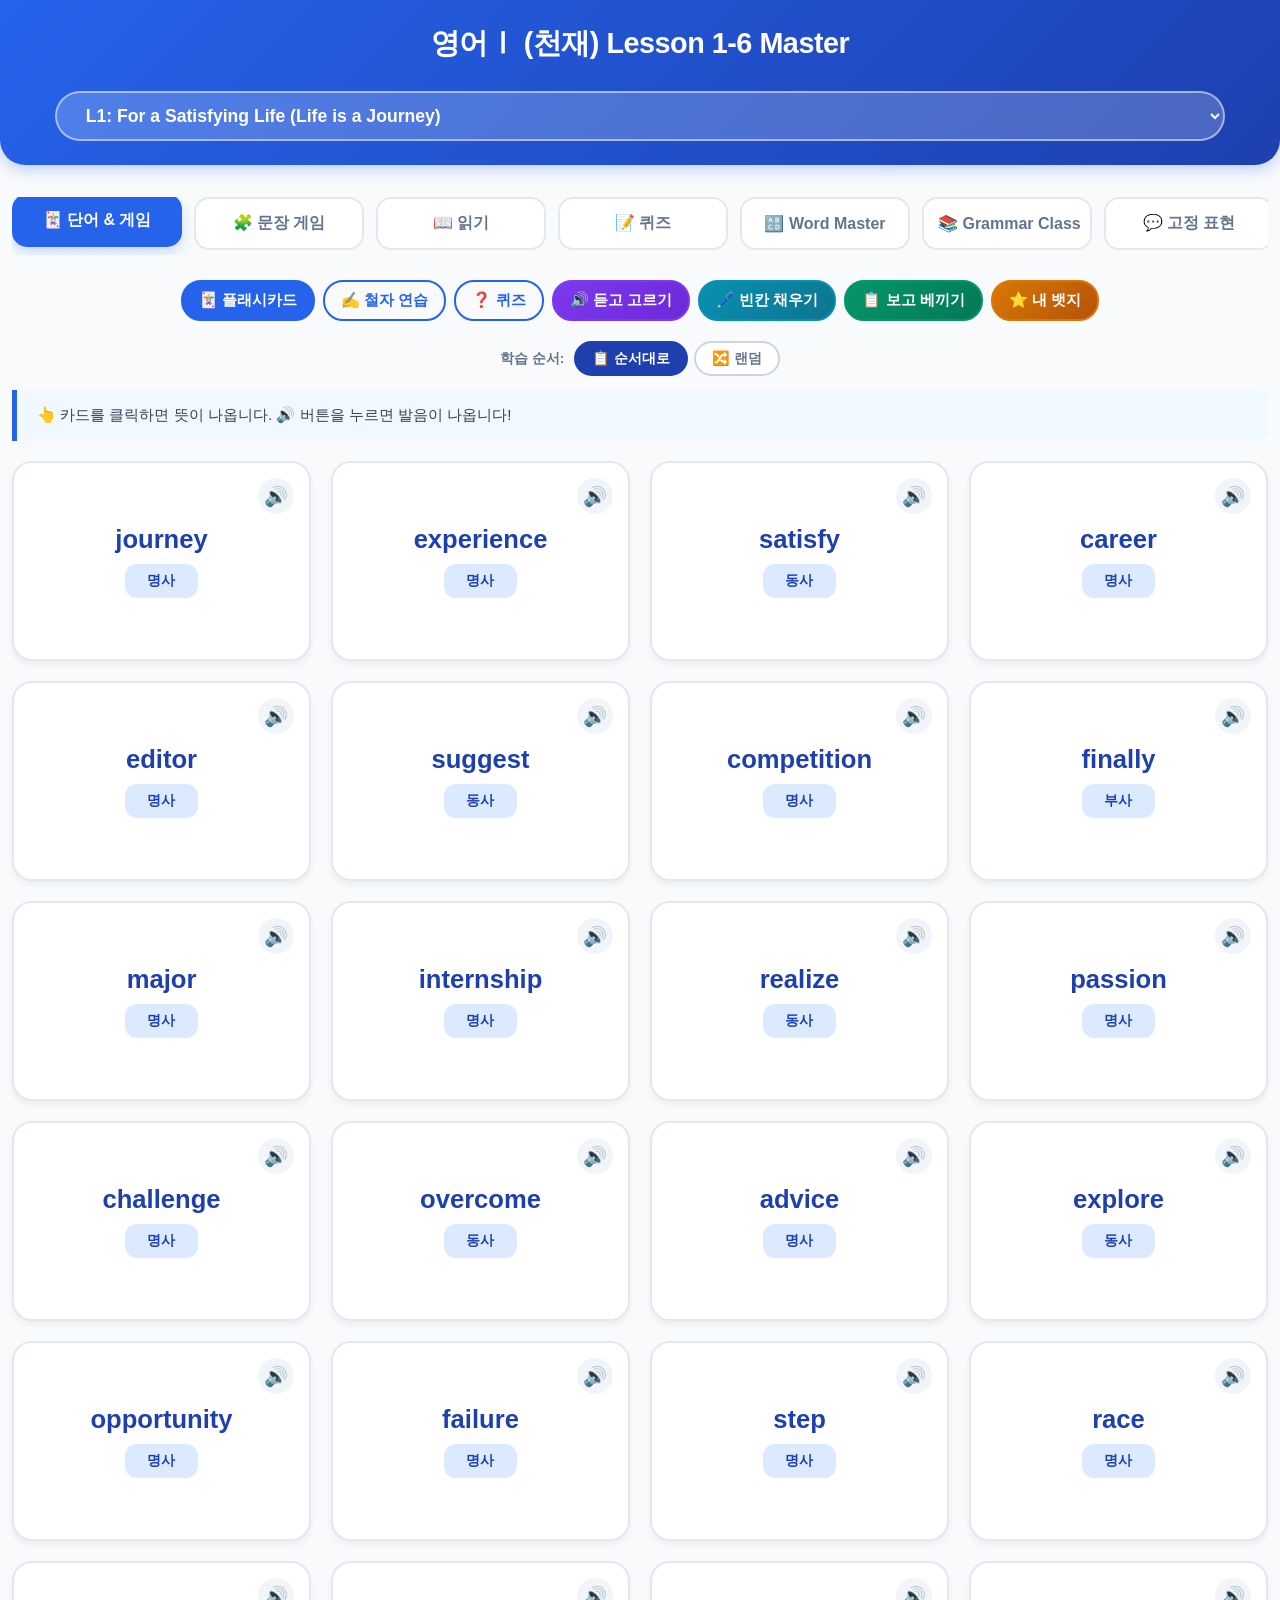
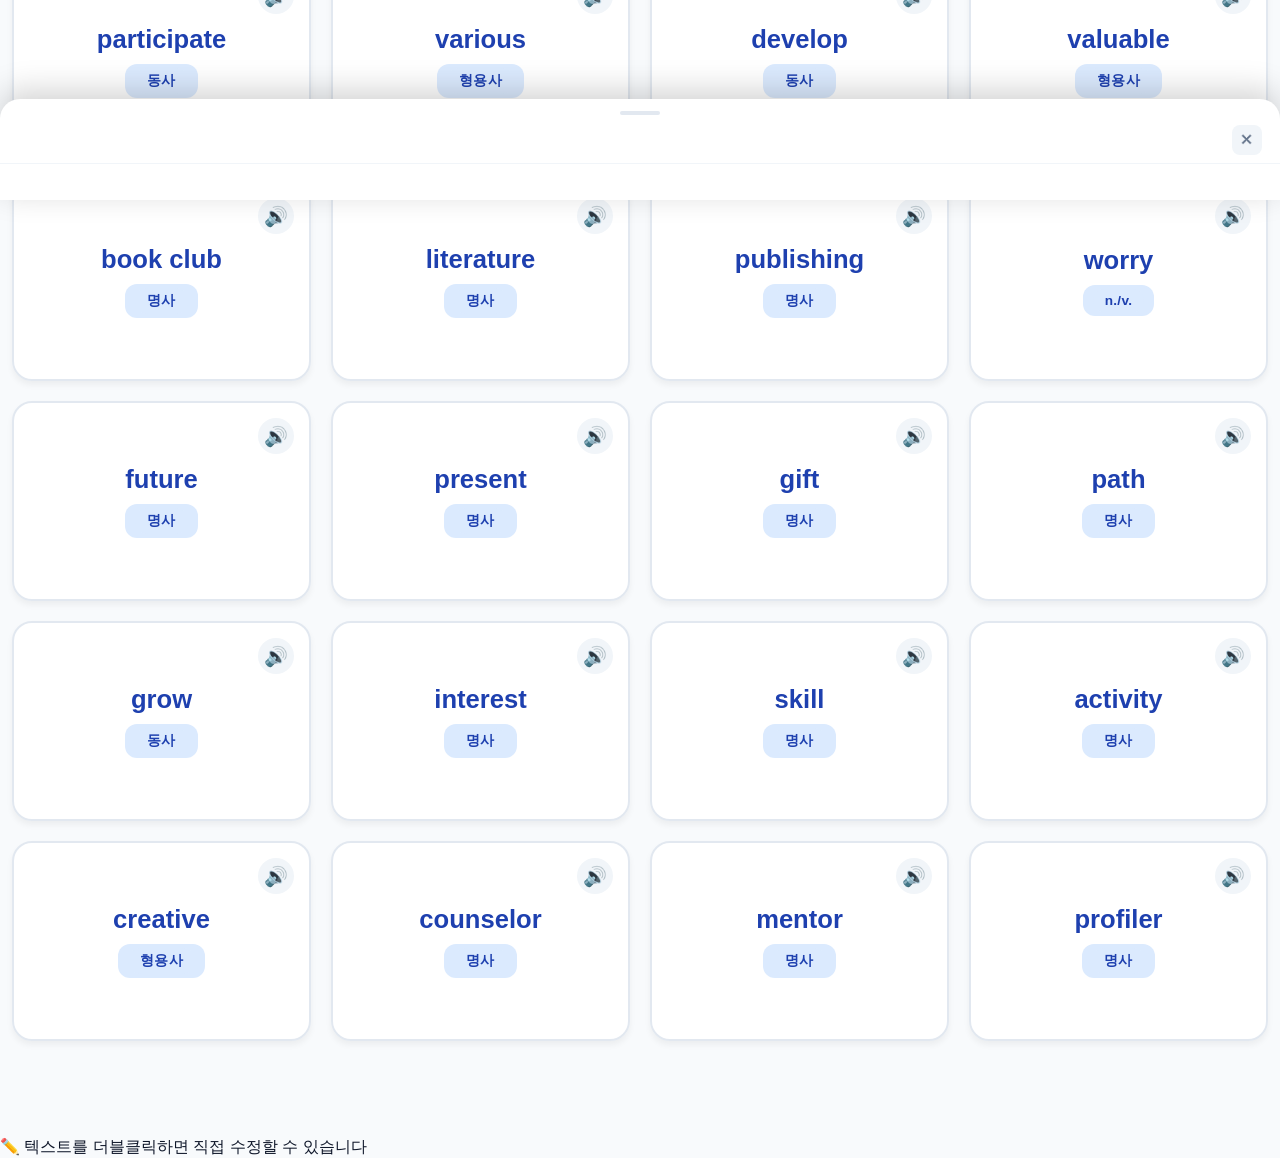
==== commit 07d2e481: "Update index.html" ====
--- a/index.html
+++ b/index.html
@@ -282,6 +282,24 @@
       color: #334155;
     }
 
+    /* 순서/랜덤 토글 */
+    .order-toggle-box {
+      display: flex; align-items: center; justify-content: center;
+      gap: 6px; margin-bottom: 14px; flex-wrap: wrap;
+    }
+    .order-toggle-label {
+      font-size: 0.85rem; font-weight: 700; color: #64748b; margin-right: 4px;
+    }
+    .order-btn {
+      padding: 6px 16px; border-radius: 20px; border: 2px solid #cbd5e1;
+      background: white; color: #64748b; font-weight: 700; cursor: pointer;
+      font-size: 0.88rem; transition: all 0.18s;
+    }
+    .order-btn.active {
+      background: #1e40af; color: white; border-color: #1e40af;
+    }
+    .order-btn:not(.active):hover { border-color: #93c5fd; color: #1e40af; }
+
   </style>
   <script>
   // 트랙패드 ctrl+wheel 줌은 허용 (일반 wheel은 그대로)
@@ -325,6 +343,11 @@
         <button id="modeFill" class="mode-btn" onclick="setVocabMode('fill')" style="background:linear-gradient(135deg,#0891b2,#0e7490);color:white;border-color:#0891b2;">🖊️ 빈칸 채우기</button>
         <button id="modeCopy" class="mode-btn" onclick="setVocabMode('copy')" style="background:linear-gradient(135deg,#059669,#047857);color:white;border-color:#059669;">📋 보고 베끼기</button>
         <button id="modeBadge" class="mode-btn" onclick="setVocabMode('badge')" style="background:linear-gradient(135deg,#d97706,#b45309);color:white;border-color:#d97706;">⭐ 내 뱃지</button>
+      </div>
+      <div class="order-toggle-box" id="vocabOrderToggle">
+        <span class="order-toggle-label">학습 순서:</span>
+        <button id="btnVocabSeq" class="order-btn active" onclick="setVocabOrder('seq')">📋 순서대로</button>
+        <button id="btnVocabRand" class="order-btn" onclick="setVocabOrder('rand')">🔀 랜덤</button>
       </div>
       <div id="vocabCardMode">
         <div class="tip-box">👆 카드를 클릭하면 뜻이 나옵니다. 🔊 버튼을 누르면 발음이 나옵니다!</div>
@@ -351,7 +374,12 @@
     </div>
 
     <div id="grammar" class="content-section">
-      <div class="tip-box">🧩 단어를 클릭하여 <span style="color:#ef4444; margin:0 4px;">한국어 뜻과 같은</span> 문장을 완성하세요!</div>
+      <div class="tip-box">🧩 단어를 클릭하여 <span style="color:#ef4444; margin:0 4px;">한국어 뜻과 같은</span> 문장을 완성하세요! <span style="color:#64748b; font-size:0.9em;">배치한 단어를 다시 클릭하면 되돌릴 수 있어요.</span></div>
+      <div class="order-toggle-box" id="grammarOrderToggle">
+        <span class="order-toggle-label">학습 순서:</span>
+        <button id="btnGramSeq" class="order-btn active" onclick="setGrammarOrder('seq')">📋 순서대로</button>
+        <button id="btnGramRand" class="order-btn" onclick="setGrammarOrder('rand')">🔀 랜덤</button>
+      </div>
       <div id="grammarList"></div>
     </div>
 
@@ -680,7 +708,7 @@
           <p>My name is Bliksem, which means “lightning.” My parents named me this because they wanted me to be faster than anyone else. Born in the Netherlands, a country with more bicycles than people, I learned to ride a bike almost as soon as I could walk. I loved feeling the breeze in my hair. When I was eleven, a junior bicycle race was held in our small town. I entered the race as the youngest rider. Before the race started, I looked around the crowd, and I couldn’t believe my eyes! My hero, Gabriel Martinez, the cycling world champion, was standing there! I ran over and asked, “You’re Gabriel Martinez, right? Can I have your autograph?” He smiled and said, “If you win, you can.” Excited by what he said, I pedaled harder than ever. I came in first and Gabriel was waiting at the finish line. As promised, he handed me his autograph saying, “You outran the others by two laps! You’re a real racer, kid!”</p>
           <p>Since then, Gabriel has been my mentor. When I turned nineteen, he brought me into his professional team, where only the most skilled and passionate cyclists came together. I felt small and insignificant. I could sprint the fastest on flat courses, but I always fell behind in mountain races. The Netherlands is mostly flat, so I had rarely cycled up steep slopes before. Gabriel was from Bogotá, Colombia, which is high up in the Andes. He had a lot of experience in riding on hills and mountains, so he was always the first to arrive at the top. He would say, “Riding uphill is painful, but the view at the top is fantastic. Never stop pedaling, kid.”</p>
 
-<p>a domestique, who supports the leader and the team during a cycling race, I was riding in front of Gabriel to shield him from the headwind. Our team was far ahead of the others. Everything was going perfectly until I crashed due to a crack in the road. All four of us fell in the crash, and the other teams passed us by. I was just slightly wounded, but Gabriel’s injury was more serious. He urged me to continue on his behalf. But there were a couple of more steep slopes ahead, and I doubted we had a chance. Gabriel read my mind and yelled, “Remember the view at the top. Never stop pedaling whatever it takes, kid. Now go!”
+<p>As a domestique, who supports the leader and the team during a cycling race, I was riding in front of Gabriel to shield him from the headwind. Our team was far ahead of the others. Everything was going perfectly until I crashed due to a crack in the road. All four of us fell in the crash, and the other teams passed us by. I was just slightly wounded, but Gabriel’s injury was more serious. He urged me to continue on his behalf. But there were a couple of more steep slopes ahead, and I doubted we had a chance. Gabriel read my mind and yelled, “Remember the view at the top. Never stop pedaling whatever it takes, kid. Now go!”
 Pedaling with all my strength, I finished second in that race, but I felt a sense of guilt for my fellow team members. I should have been more careful. If I had not crashed, Gabriel would have come in first place, and our team would have won. Surprisingly, Gabriel gave me a gentle hug and said, “I knew you could do it. I’m so proud of you!”</p>
 
 <p>For several years, I assisted Gabriel in races as a domestique. As we cycled together, our team’s results flourished. When the time came for his retirement, Gabriel asked the members if I could lead the team in his final race. He said he could no longer ride faster than me in the last sprint to the finish line and insisted that I ought to be the team leader. I was deeply touched and felt a burden on my shoulders. I was determined to make him proud.</p>
@@ -763,7 +791,9 @@
 
 <p>The nation’s prime minister at the time came up with strategies to boost national prosperity, one of which was to transform the nation into an “oasis” for tourists in Asia. In order to accomplish this, he emphasized cleanliness and orderliness, which resulted in the establishment of the gum ban in 1992. At that time, chewing gum left on streets, roads, and stairs diminished the country’s beauty and raised the cleaning costs. The country’s ban on chewing gum has become one of the most well-known aspects of life in Singapore, along with its laws against improperly throwing away trash and spitting in public. These laws being implemented, people could enjoy clean public spaces. Today, Singapore leads the world in terms of cleanliness and welcomes millions of tourists every year.</p>
 
-<p>some tourists’ actions caused severe damage to the city’s historical monuments. So, the city had to establish a number of laws to protect its numerous historical sites. One of them was to forbid adding a lock to any bridge in Rome. You may have heard that to symbolize their love forever, many couples carve their names on locks and attach them to a bridge. However, as the weight of the locks increases the pressure on bridges, they are no longer permitted. Even the existing ones have been removed since 2012. This law was also introduced in Venice so that locks could no longer damage the famous Rialto Bridge.</p>
+<p>That is very interesting, Chen. Sophia, what about Italy? Are there any interesting laws there?</p>
+
+<p>Yes, of course. In Rome, some tourists’ actions caused severe damage to the city’s historical monuments. So, the city had to establish a number of laws to protect its numerous historical sites. One of them was to forbid adding a lock to any bridge in Rome. You may have heard that to symbolize their love forever, many couples carve their names on locks and attach them to a bridge. However, as the weight of the locks increases the pressure on bridges, they are no longer permitted. Even the existing ones have been removed since 2012. This law was also introduced in Venice so that locks could no longer damage the famous Rialto Bridge.</p>
 
         `,
         quiz: [
@@ -864,7 +894,12 @@
     let currentVocabQuizIndex = 0;
     let vocabQuizScore = 0;
     let vocabQuizHistory = {};
+    let _quizChoicesCache = {};
     let vocabMode = 'card';
+    let vocabOrderMode = 'seq';   // 'seq' | 'rand'
+    let grammarOrderMode = 'seq'; // 'seq' | 'rand'
+    let _activeVocabList = null;  // 현재 사용 중인 단어 리스트 (순서 또는 셔플)
+    let _activeGrammarList = null; // 현재 사용 중인 문법 리스트
 
     window.changeLesson = function changeLesson() {
       currentLessonId = document.getElementById('lessonSelect').value;
@@ -873,6 +908,11 @@
       currentVocabQuizIndex = 0;
       vocabQuizScore = 0;
       vocabQuizHistory = {};
+      _quizChoicesCache = {};
+      // 레슨 변경 시 순서 관련 상태 초기화
+      _activeVocabList = null;
+      _activeGrammarList = null;
+      window._activeVocabList = null;
       openTab('vocab', document.querySelector('.tab-btn.active'));
       setVocabMode('card');
       renderGrammarGame();
@@ -1097,13 +1137,53 @@
       if (activeBtn) activeBtn.classList.add('active');
       if (activeDiv) activeDiv.style.display = 'block';
 
+      vocabMode = mode;
+
+      // 순서/랜덤 토글: 카드와 뱃지를 제외한 게임 모드에서 리스트 생성
+      if (mode !== 'card' && mode !== 'badge') {
+        const base = lessons[currentLessonId].vocab;
+        _activeVocabList = vocabOrderMode === 'rand'
+          ? [...base].sort(() => Math.random() - 0.5)
+          : [...base];
+        window._activeVocabList = _activeVocabList; // 후속 스크립트 블록에서도 접근 가능
+      } else {
+        _activeVocabList = null;
+        window._activeVocabList = null;
+      }
+
       if (mode === 'card') { renderVocabCards(); }
       else if (mode === 'game') { currentVocabGameIndex = 0; renderVocabGame(); }
-      else if (mode === 'quiz') { currentVocabQuizIndex = 0; renderVocabQuiz(); }
+      else if (mode === 'quiz') { currentVocabQuizIndex = 0; vocabQuizScore = 0; vocabQuizHistory = {}; _quizChoicesCache = {}; renderVocabQuiz(); }
       else if (mode === 'listen') { currentListenIndex = 0; renderListenMode(); }
       else if (mode === 'fill') { currentFillIndex = 0; renderFillMode(); }
       else if (mode === 'copy') { currentCopyIndex = 0; renderCopyMode(); }
       else if (mode === 'badge') { renderBadgeMode(); }
+    }
+
+    // 단어 순서 모드 변경
+    function setVocabOrder(mode) {
+      vocabOrderMode = mode;
+      const seqBtn = document.getElementById('btnVocabSeq');
+      const randBtn = document.getElementById('btnVocabRand');
+      if (seqBtn) seqBtn.classList.toggle('active', mode === 'seq');
+      if (randBtn) randBtn.classList.toggle('active', mode === 'rand');
+      // 현재 모드를 다시 시작 (인덱스 리셋)
+      setVocabMode(vocabMode);
+    }
+
+    // 문장 게임 순서 모드 변경
+    function setGrammarOrder(mode) {
+      grammarOrderMode = mode;
+      const seqBtn = document.getElementById('btnGramSeq');
+      const randBtn = document.getElementById('btnGramRand');
+      if (seqBtn) seqBtn.classList.toggle('active', mode === 'seq');
+      if (randBtn) randBtn.classList.toggle('active', mode === 'rand');
+      const base = lessons[currentLessonId].grammarPatterns;
+      _activeGrammarList = mode === 'rand'
+        ? [...base].sort(() => Math.random() - 0.5)
+        : [...base];
+      currentGrammarIndex = 0;
+      renderGrammarGame();
     }
 
     function renderVocabCards() {
@@ -1136,7 +1216,7 @@
     }
 
     function renderVocabGame() {
-      const list = lessons[currentLessonId].vocab;
+      const list = _activeVocabList || lessons[currentLessonId].vocab;
       const container = document.getElementById("vocabGameArea");
       container.innerHTML = "";
       if(!list || list.length===0) { container.innerHTML="<p>데이터가 없습니다.</p>"; return; }
@@ -1173,19 +1253,22 @@
     }
 
     function checkVocabAnswer() {
-      const list = lessons[currentLessonId].vocab;
+      const list = _activeVocabList || lessons[currentLessonId].vocab;
       const item = list[currentVocabGameIndex];
       const inputEl = document.getElementById("vInput");
       const msgEl = document.getElementById("vMsg");
+      if (!inputEl || !msgEl) return;
       const userVal = inputEl.value.trim().toLowerCase();
+      if (!userVal) return;
 
       if(userVal === item.word.toLowerCase()) {
         msgEl.innerHTML = "<span style='color:var(--success)'>정답! 🎉</span>";
         inputEl.style.borderColor = "var(--success)";
+        inputEl.disabled = true;
         speak(item.word);
         setTimeout(() => { currentVocabGameIndex++; renderVocabGame(); }, 1000);
       } else {
-        msgEl.innerHTML = `<span style='color:var(--accent)'>오답! 정답: ${item.word}</span>`;
+        msgEl.innerHTML = `<span style='color:var(--accent)'>오답! 정답: <b>${item.word}</b> &nbsp;<button onclick="currentVocabGameIndex++;renderVocabGame();" style="background:#e2e8f0;border:none;border-radius:8px;padding:4px 12px;font-weight:700;cursor:pointer;font-size:0.9rem;">다음 ▶</button></span>`;
         inputEl.style.borderColor = "var(--accent)";
       }
     }
@@ -1193,7 +1276,7 @@
     function nextVocabGame() { currentVocabGameIndex++; renderVocabGame(); }
 
     function renderVocabQuiz() {
-      const list = lessons[currentLessonId].vocab;
+      const list = _activeVocabList || lessons[currentLessonId].vocab;
       const container = document.getElementById("vocabQuizArea");
       container.innerHTML = "";
       if(!list || list.length===0) { container.innerHTML="<p>데이터가 없습니다.</p>"; return; }
@@ -1205,7 +1288,7 @@
             <p style="font-size:1.5rem; margin:15px 0;"><b style="color:var(--primary)">${vocabQuizScore}</b> / ${list.length} 정답</p>
             <p style="color:#64748b; margin-bottom:20px;">${list.length}개 중 ${vocabQuizScore}개를 맞췄어요!</p>
             <button class="nav-btn next" onclick="setVocabMode('card')" style="margin-bottom:10px;">카드로 돌아가기</button>
-            <button class="nav-btn prev" onclick="currentVocabQuizIndex=0; vocabQuizScore=0; vocabQuizHistory={}; renderVocabQuiz()">다시 하기</button>
+            <button class="nav-btn prev" onclick="currentVocabQuizIndex=0; vocabQuizScore=0; vocabQuizHistory={}; _quizChoicesCache={}; if(vocabOrderMode==='rand'){const base=lessons[currentLessonId].vocab; _activeVocabList=[...base].sort(()=>Math.random()-0.5); window._activeVocabList=_activeVocabList;} renderVocabQuiz()">다시 하기</button>
           </div>`;
         return;
       }
@@ -1217,6 +1300,8 @@
       let choiceWords;
       if (isAnswered) {
         choiceWords = history.choices;
+      } else if (_quizChoicesCache[currentVocabQuizIndex]) {
+        choiceWords = _quizChoicesCache[currentVocabQuizIndex];
       } else {
         let pool = list.filter(w => w.word !== item.word);
         pool.sort(() => Math.random() - 0.5);
@@ -1224,7 +1309,7 @@
         choiceItems.push(item);
         choiceItems.sort(() => Math.random() - 0.5);
         choiceWords = choiceItems.map(c => c.word);
-        window._currentVocabChoices = choiceWords;
+        _quizChoicesCache[currentVocabQuizIndex] = choiceWords;
       }
 
       const answeredCount = Object.keys(vocabQuizHistory).length;
@@ -1253,7 +1338,7 @@
           <div id="vQuizMsg" class="v-game-msg">${isAnswered ? (history.isCorrect ? "<span style='color:var(--success)'>정답! ⭕</span>" : `<span style='color:var(--accent)'>오답! 정답: ${item.word}</span>`) : ''}</div>
           <div class="nav-box" style="justify-content:space-between; margin-top:10px;">
             <button class="nav-btn prev" onclick="prevVocabQuiz()" ${currentVocabQuizIndex===0?'disabled':''}>◀ 이전</button>
-            <button class="nav-btn next" id="vQuizNextBtn" onclick="nextVocabQuiz()" ${!isAnswered?'style="display:none"':''}>다음 ▶</button>
+            <button class="nav-btn next" id="vQuizNextBtn" onclick="nextVocabQuiz()" ${!isAnswered?'disabled style="opacity:0.35;cursor:not-allowed;"':''}>다음 ▶</button>
           </div>
         </div>`;
     }
@@ -1264,7 +1349,7 @@
 
       const isCorrect = selectedWord === correctWord;
       vocabQuizHistory[currentVocabQuizIndex] = {
-        choices: window._currentVocabChoices,
+        choices: _quizChoicesCache[currentVocabQuizIndex],
         selected: selectedWord,
         isCorrect: isCorrect
       };
@@ -1276,13 +1361,18 @@
     function prevVocabQuiz() { if(currentVocabQuizIndex > 0) { currentVocabQuizIndex--; renderVocabQuiz(); } }
 
     function speak(text) {
-      const u = new SpeechSynthesisUtterance(text);
-      u.lang = 'en-US';
-      window.speechSynthesis.speak(u);
+      if (!window.speechSynthesis) return;
+      try {
+        window.speechSynthesis.cancel();
+        const u = new SpeechSynthesisUtterance(text);
+        u.lang = 'en-US';
+        u.rate = 0.85;
+        window.speechSynthesis.speak(u);
+      } catch(e) {}
     }
 
     function renderGrammarGame() {
-      const list = lessons[currentLessonId].grammarPatterns;
+      const list = _activeGrammarList || lessons[currentLessonId].grammarPatterns;
       const container = document.getElementById("grammarList");
       container.innerHTML = "";
       if(!list || list.length===0) { container.innerHTML="<p>데이터가 없습니다.</p>"; return; }
@@ -1332,23 +1422,47 @@
 
     function moveWord(idx, word, btn, correctSentence) {
       const area = document.getElementById(`area-${idx}`);
+      const msgEl = document.getElementById(`msg-${idx}`);
+
+      // 이미 정답인 경우 추가 이동 막기
+      if (area.style.borderColor === 'var(--success)' || area.dataset.solved === '1') return;
+
       const newChip = document.createElement("span");
       newChip.className = "word-chip";
       newChip.innerText = word;
+      newChip.title = "클릭하면 되돌리기";
+      newChip.style.cursor = "pointer";
+
+      // 단어를 클릭하면 다시 word-bank로 돌려보내기
+      newChip.onclick = function() {
+        if (area.dataset.solved === '1') return; // 정답 후엔 고정
+        area.removeChild(newChip);
+        btn.classList.remove("used");
+        // 정답 표시 초기화
+        if (msgEl) msgEl.innerHTML = '';
+        area.style.borderColor = '';
+      };
+
       area.appendChild(newChip);
       btn.classList.add("used");
-      
+
       const currentSentence = Array.from(area.children).map(c => c.innerText).join('');
       const target = area.parentElement.dataset.answer;
       if(currentSentence === target) {
-        document.getElementById(`msg-${idx}`).innerHTML = "<span style='color:var(--success)'>Excellent! 🎉</span>";
+        msgEl.innerHTML = "<span style='color:var(--success)'>Excellent! 🎉</span>";
         area.style.borderColor = "var(--success)";
+        area.dataset.solved = '1'; // 정답 후 고정
+        // 정답 칩들 클릭 불가로 변경
+        Array.from(area.children).forEach(c => { c.style.cursor = 'default'; });
         speak(correctSentence);
       }
     }
 
     function prevGrammar() { if(currentGrammarIndex>0) { currentGrammarIndex--; renderGrammarGame(); } }
-    function nextGrammar() { if(currentGrammarIndex < lessons[currentLessonId].grammarPatterns.length-1) { currentGrammarIndex++; renderGrammarGame(); } }
+    function nextGrammar() {
+      const list = _activeGrammarList || lessons[currentLessonId].grammarPatterns;
+      if(currentGrammarIndex < list.length-1) { currentGrammarIndex++; renderGrammarGame(); }
+    }
 
     function resetQuiz() {
       quizData = lessons[currentLessonId].quiz;
@@ -2411,233 +2525,17 @@
 
 </div>
 
-<!-- ===== 인라인 편집 모달 ===== -->
+<!-- ===== [구문분석 필기 제거됨] ===== -->
 <script>
-// ===== 카드 인라인 편집 (비주얼 품사 편집 + 직독직해/노트) =====
-const SY_POS_LIST = ['S','V','VB','VM','O','C','M','CL','PP',''];
-const SY_POS_LABELS = {S:'주어',V:'동사',VB:'be동사',VM:'조동사',O:'목적어',C:'보어',M:'수식어',CL:'절',PP:'전명구',''  :'없음'};
-const SY_POS_COLORS = {
-  S:  {bg:'#dbeafe',col:'#1e40af'},
-  V:  {bg:'#fee2e2',col:'#991b1b'},
-  VB: {bg:'#fecaca',col:'#7f1d1d'},
-  VM: {bg:'#ffe4e6',col:'#be123c'},
-  O:  {bg:'#dcfce7',col:'#166534'},
-  C:  {bg:'#fef3c7',col:'#92400e'},
-  M:  {bg:'#f1f5f9',col:'#475569'},
-  CL: {bg:'#ede9fe',col:'#5b21b6'},
-  PP: {bg:'#fef9c3',col:'#713f12'},
-  '': {bg:'transparent',col:'#1e293b'}
-};
-
-// 팝업 팔레트 (전역 1개 재사용)
-let _syPalette = null;
-let _syPaletteTarget = null;
-
-function syGetPalette() {
-  if (_syPalette) return _syPalette;
-  const el = document.createElement('div');
-  el.id = 'syPosPalette';
-  el.style.cssText = 'position:fixed;z-index:99990;background:#fff;border-radius:12px;box-shadow:0 4px 24px rgba(0,0,0,0.2);padding:8px;display:none;flex-wrap:wrap;gap:6px;max-width:240px;';
-  SY_POS_LIST.forEach(pos => {
-    const c = SY_POS_COLORS[pos];
-    const b = document.createElement('button');
-    b.dataset.pos = pos;
-    b.textContent = pos ? pos + ' ' + SY_POS_LABELS[pos] : '✕ 없음';
-    b.style.cssText = `background:${c.bg};color:${c.col};border:2px solid ${c.col};border-radius:7px;padding:5px 10px;font-size:13px;font-weight:700;cursor:pointer;`;
-    b.onclick = function(e) {
-      e.stopPropagation();
-      if (_syPaletteTarget) {
-        const span = _syPaletteTarget;
-        // 기존 품사 클래스 제거
-        SY_POS_LIST.filter(p=>p).forEach(p => span.classList.remove('sy-'+p));
-        if (pos) {
-          span.classList.add('sy-'+pos);
-          span.dataset.syPos = pos;
-        } else {
-          // 없음: 일반 텍스트 span
-          span.removeAttribute('class');
-          span.removeAttribute('data-sy-pos');
-        }
-      }
-      syClosePalette();
-    };
-    el.appendChild(b);
-  });
-  document.body.appendChild(el);
-  _syPalette = el;
-  document.addEventListener('click', function() { syClosePalette(); });
-  return el;
-}
-
-function syClosePalette() {
-  if (_syPalette) _syPalette.style.display = 'none';
-  _syPaletteTarget = null;
-}
-
-function syOpenPalette(span, e) {
-  e.stopPropagation();
-  const pal = syGetPalette();
-  _syPaletteTarget = span;
-  const r = span.getBoundingClientRect();
-  pal.style.display = 'flex';
-  // 위치: span 아래
-  let top = r.bottom + 6;
-  let left = r.left;
-  if (left + 240 > window.innerWidth) left = window.innerWidth - 248;
-  if (top + 200 > window.innerHeight) top = r.top - 140;
-  pal.style.top  = top  + 'px';
-  pal.style.left = left + 'px';
-}
-
-// 커서 위치에 텍스트 삽입
-function syInsert(textarea, text) {
-  const s = textarea.selectionStart;
-  const e = textarea.selectionEnd;
-  const v = textarea.value;
-  textarea.value = v.slice(0, s) + text + v.slice(e);
-  textarea.selectionStart = textarea.selectionEnd = s + text.length;
-  textarea.focus();
-}
-
-// 편집 모드: 영어 문장 span들을 탭하면 팔레트 바에서 선택
-let _sySelectedSpan = null;
-
-function syMakeEngEditable(engDiv, editArea) {
-  engDiv.querySelectorAll('span').forEach(span => {
-    span.style.cursor = 'pointer';
-    span.style.outline = '2px dashed rgba(124,58,237,0.3)';
-    span.onclick = function(e) {
-      e.stopPropagation();
-      // 이전 선택 해제
-      if (_sySelectedSpan) _sySelectedSpan.style.boxShadow = '';
-      _sySelectedSpan = span;
-      span.style.boxShadow = '0 0 0 3px #7c3aed';
-      // 힌트 업데이트
-      const hint = editArea.querySelector('.sy-pos-hint');
-      if (hint) hint.textContent = '✅ "' + span.textContent.trim() + '" 선택됨 → 아래 색상 버튼을 탭하세요';
-    };
-  });
-
-  // 팔레트 버튼 연결
-  const posBar = editArea.querySelector('.sy-pos-bar');
-  if (posBar) {
-    posBar.querySelectorAll('.sy-pos-pick').forEach(btn => {
-      btn.onclick = function(e) {
-        e.stopPropagation();
-        if (!_sySelectedSpan) {
-          const hint = editArea.querySelector('.sy-pos-hint');
-          if (hint) hint.textContent = '⚠️ 먼저 위의 영어 단어를 탭하세요';
-          return;
-        }
-        const pos = btn.dataset.pos;
-        SY_POS_LIST.filter(p => p).forEach(p => _sySelectedSpan.classList.remove('sy-' + p));
-        if (pos) _sySelectedSpan.classList.add('sy-' + pos);
-        _sySelectedSpan.style.boxShadow = '';
-        _sySelectedSpan.style.outline = '2px dashed rgba(124,58,237,0.3)';
-        const hint = editArea.querySelector('.sy-pos-hint');
-        if (hint) hint.textContent = '✅ ' + (pos ? btn.textContent.trim() : '색상 제거') + ' 적용 완료!';
-        _sySelectedSpan = null;
-      };
-    });
-  }
-}
-
-function syEngDivToHtml(engDiv) {
-  // engDiv 안에는 buildInterlinear가 만든:
-  //   <div style="1.05rem">영어 spans</div>
-  //   <div style="f0fdf4">📖 직독직해</div>  ← 이건 캡처 금지
-  // 첫 번째 div의 innerHTML(영어 spans)만 반환
-  const firstDiv = engDiv.querySelector(':scope > div:first-child');
-  if (firstDiv) return cleanEngHtml(firstDiv.innerHTML);
-  return cleanEngHtml(engDiv.innerHTML);
-}
-
-function syCardEdit(lesson, num, btn) {
-  const card = btn.closest('.sy-card');
-  const engView  = card.querySelector('.sy-eng-view');
-  const noteView = card.querySelector('.sy-note-view');
-  const editArea = card.querySelector('.sy-edit-area');
-  const data = window.syntaxAllData && window.syntaxAllData[lesson];
-  const item = data && data.find(d => d.num === num);
-  if (!item) return;
-
-  card.querySelector('.sy-edit-kr').value   = item.kr   || '';
-  card.querySelector('.sy-edit-note').value = item.note || '';
-  card.querySelector('.sy-edit-msg').textContent = '';
-
-  // 영어 문장 span 클릭 가능하게
-  _sySelectedSpan = null;
-  syMakeEngEditable(engView, editArea);
-
-  noteView.style.display = 'none';
-  editArea.style.display = 'block';
-  btn.textContent = '✏️ 편집 중...';
-  btn.disabled = true;
-
-  card.querySelector('.sy-edit-kr').focus();
-}
-
-function syCardCancel(lesson, num, btn) {
-  const card = btn.closest('.sy-card');
-  const engView = card.querySelector('.sy-eng-view');
-  // 편집 취소: 원본 html 복원
-  const data = window.syntaxAllData && window.syntaxAllData[lesson];
-  const item = data && data.find(d => d.num === num);
-  if (item) engView.innerHTML = item.html;
-
-  card.querySelector('.sy-note-view').style.display = '';
-  card.querySelector('.sy-edit-area').style.display = 'none';
-  const editBtn = card.querySelector('.sy-edit-btn');
-  if (editBtn) { editBtn.textContent = '✏️ 수정'; editBtn.disabled = false; }
-  syClosePalette();
-  _sySelectedSpan = null;
-}
-
-function syCardSave(lesson, num, btn) {
-  const card = btn.closest('.sy-card');
-  const engView = card.querySelector('.sy-eng-view');
-  const kr   = card.querySelector('.sy-edit-kr').value.trim();
-  const note = card.querySelector('.sy-edit-note').value.trim();
-  const html = syEngDivToHtml(engView);
-  const data = window.syntaxAllData && window.syntaxAllData[lesson];
-  const item = data && data.find(d => d.num === num);
-  if (!item) return;
-
-  item.kr   = kr;
-  item.note = note;
-  item.html = html;
-
-  // outline 제거 (저장 후 깔끔하게)
-  engView.querySelectorAll('span').forEach(s => {
-    s.style.outline = '';
-    s.style.cursor  = '';
-    s.onclick = null;
-  });
-
-  // localStorage 저장
-  try {
-    const saves = {};
-    ['L1','L2','L3','L4','L5','L6'].forEach(lid => {
-      const d = window.syntaxAllData[lid];
-      if (d) saves[lid] = d.map(i => ({ num:i.num, kr:i.kr, note:i.note, html:i.html }));
-    });
-    localStorage.setItem('_synEdits', JSON.stringify(saves));
-  } catch(e) {}
-
-  const msg = card.querySelector('.sy-edit-msg');
-  msg.style.color = '#10b981';
-  msg.textContent = '✅ 저장 완료!';
-  syClosePalette();
-
-  setTimeout(() => {
-    const cur = document.getElementById('lessonSelect')?.value;
-    if (cur === lesson && typeof renderSyntaxAnalysis === 'function') {
-      renderSyntaxAnalysis();
-    } else {
-      syCardCancel(lesson, num, btn);
-    }
-  }, 800);
-}
+// 구문분석 필기 기능이 제거되었습니다.
+const SY_POS_LIST = [];
+const SY_POS_LABELS = {};
+const SY_POS_COLORS = {};
+function syClosePalette() {}
+function syOpenPalette() {}
+function syCardEdit() {}
+function syCardCancel() {}
+function syCardSave() {}
 </script>
 
 <!-- ===== 개념 바텀시트 ===== -->
@@ -3865,9 +3763,8 @@
     const num = parseInt(document.getElementById('aipSynNum').value);
     if (!aipSynOriginal[lesson] || !aipSynOriginal[lesson][num]) return;
     const orig = aipSynOriginal[lesson][num];
-    const data = window.syntaxAllData[lesson];
-        const data = window.syntaxAllData && window.syntaxAllData[lesson];
-        const item = data && data.find(d => d.num === num);
+    const data = window.syntaxAllData && window.syntaxAllData[lesson];
+    const item = data && data.find(d => d.num === num);
     document.getElementById('aipSynKr').value = orig.kr;
     document.getElementById('aipSynNote').value = orig.note;
     aipCurrentChips = aipParseHtmlToChips(orig.html);
@@ -4725,6 +4622,8 @@
 
   // ===== 유틸 =====
   function getLessonVocab() {
+    // 순서/랜덤 모드가 적용된 리스트가 있으면 그것을 사용
+    if (window._activeVocabList && window._activeVocabList.length > 0) return window._activeVocabList;
     const data = window.lessons || lessons;
     const lid = typeof currentLessonId !== 'undefined' ? currentLessonId : 'L1';
     return data[lid].vocab;
@@ -4739,42 +4638,44 @@
   }
 
   // ===== 🔊 듣고 고르기 =====
-  let currentListenIndex = 0;
   window.currentListenIndex = 0;
+
+  window.listenNext = function() { window.currentListenIndex++; window.renderListenMode(); };
+  window.listenRestart = function() { window.currentListenIndex = 0; window.renderListenMode(); };
 
   window.renderListenMode = function() {
     const vocab = getLessonVocab();
     const container = document.getElementById('vocabListenArea');
     if (!container) return;
-    if (currentListenIndex >= vocab.length) {
+    const idx = window.currentListenIndex;
+    if (idx >= vocab.length) {
       container.innerHTML = `<div class="bg-game-box">
         ${makeProgress(vocab.length, vocab.length, '#7c3aed')}
         <div style="font-size:2.5rem;margin-bottom:16px;">🎉</div>
         <div style="font-size:1.4rem;font-weight:800;color:#1e293b;margin-bottom:8px;">모두 완료!</div>
         <div style="color:#64748b;margin-bottom:24px;">총 ${vocab.length}개 단어를 들었어요!</div>
-        <button class="bg-next-btn" style="display:inline-block;" onclick="currentListenIndex=0;renderListenMode()">🔄 다시 하기</button>
+        <button class="bg-next-btn" style="display:inline-block;" onclick="listenRestart()">🔄 다시 하기</button>
       </div>`;
       return;
     }
-    const item = vocab[currentListenIndex];
-    const others = shuffle(vocab.filter((_,i)=>i!==currentListenIndex)).slice(0,3);
+    const item = vocab[idx];
+    const others = shuffle(vocab.filter((_,i)=>i!==idx)).slice(0,3);
     const choices = shuffle([item, ...others]);
 
     container.innerHTML = `<div class="bg-game-box">
-      ${makeProgress(currentListenIndex, vocab.length, '#7c3aed')}
+      ${makeProgress(idx, vocab.length, '#7c3aed')}
       <span class="bg-listen-icon" onclick="speakWord('${item.word.replace(/'/g,"\\'")}')">🔊</span>
       <div class="bg-listen-hint">위 아이콘을 눌러 단어를 들어보세요</div>
       <div style="font-size:0.95rem;color:#475569;margin-bottom:20px;font-weight:600;">들은 단어의 <b>한국어 뜻</b>을 고르세요</div>
       <div class="bg-choices">
         ${choices.map(c=>`
-          <button class="bg-choice-btn" onclick="checkListenAnswer(this,'${c.word}','${item.word}','${item.meaningKo}')">
+          <button class="bg-choice-btn" onclick="checkListenAnswer(this,'${c.word.replace(/'/g,"\\'")}','${item.word.replace(/'/g,"\\'")}','${item.meaningKo.replace(/'/g,"\\'")}')">
             <span style="font-size:1.3rem;">🔵</span> ${c.meaningKo}
           </button>`).join('')}
       </div>
       <div class="bg-result-msg" id="listenMsg"></div>
-      <button class="bg-next-btn" id="listenNext" onclick="currentListenIndex++;renderListenMode()">다음 →</button>
+      <button class="bg-next-btn" id="listenNext" onclick="listenNext()">다음 →</button>
     </div>`;
-    // 자동 재생
     setTimeout(()=>speakWord(item.word), 400);
   };
 
@@ -4790,7 +4691,6 @@
       ? `<span style="color:#16a34a;">✅ 정답! "${correct}" = ${meaningKo}</span>`
       : `<span style="color:#dc2626;">❌ 정답은 "${correct}" = ${meaningKo}</span>`;
     document.getElementById('listenNext').style.display = 'inline-block';
-    addXP('listen', isCorrect);
   };
 
   window.speakWord = function(word) {
@@ -4805,45 +4705,45 @@
   };
 
   // ===== 🖊️ 빈칸 채우기 =====
-  let currentFillIndex = 0;
   window.currentFillIndex = 0;
+  window.fillRestart = function() { window.currentFillIndex = 0; window.renderFillMode(); };
+  window.fillNext = function() { window.currentFillIndex++; window.renderFillMode(); };
 
   window.renderFillMode = function() {
     const vocab = getLessonVocab();
     const container = document.getElementById('vocabFillArea');
     if (!container) return;
-    if (currentFillIndex >= vocab.length) {
+    const idx = window.currentFillIndex;
+    if (idx >= vocab.length) {
       container.innerHTML = `<div class="bg-game-box">
         ${makeProgress(vocab.length, vocab.length, '#0891b2')}
         <div style="font-size:2.5rem;margin-bottom:16px;">🎉</div>
         <div style="font-size:1.4rem;font-weight:800;color:#1e293b;margin-bottom:8px;">모두 완료!</div>
-        <button class="bg-next-btn" style="display:inline-block;" onclick="currentFillIndex=0;renderFillMode()">🔄 다시 하기</button>
+        <button class="bg-next-btn" style="display:inline-block;" onclick="fillRestart()">🔄 다시 하기</button>
       </div>`;
       return;
     }
-    const item = vocab[currentFillIndex];
+    const item = vocab[idx];
     const word = item.word;
-    const hint = word[0]; // 첫 글자 힌트
-
-    // 단어를 글자 박스로 표시 (첫 글자만 보임)
+    const hint = word[0];
     const letters = word.split('').map((ch,i)=>{
       if (i===0) return `<div class="fill-letter hint">${ch}</div>`;
       return `<div class="fill-letter blank">_</div>`;
     }).join('');
 
     container.innerHTML = `<div class="bg-game-box">
-      ${makeProgress(currentFillIndex, vocab.length, '#0891b2')}
+      ${makeProgress(idx, vocab.length, '#0891b2')}
       <div class="bg-main-ko">${item.meaningKo}</div>
       <div style="font-size:0.9rem;color:#94a3b8;margin-bottom:16px;">품사: ${posBadgeHTML(item.pos)}</div>
       <div class="fill-word-display" id="fillLetters">${letters}</div>
       <div style="font-size:0.85rem;color:#7c3aed;margin-bottom:14px;">💡 첫 글자 힌트: <b>${hint}</b> (총 ${word.length}글자)</div>
       <input class="fill-input" id="fillInput" placeholder="${hint}..." maxlength="${word.length+3}"
-        oninput="fillPreview(this.value,'${word}')"
-        onkeydown="if(event.key==='Enter')checkFillAnswer('${word}','${item.meaningKo}')">
+        oninput="fillPreview(this.value,'${word.replace(/'/g,"\\'")}')"
+        onkeydown="if(event.key==='Enter')checkFillAnswer('${word.replace(/'/g,"\\'")}','${item.meaningKo.replace(/'/g,"\\'")}')">
       <br>
-      <button class="fill-submit-btn" onclick="checkFillAnswer('${word}','${item.meaningKo}')">확인 ✓</button>
+      <button class="fill-submit-btn" onclick="checkFillAnswer('${word.replace(/'/g,"\\'")}','${item.meaningKo.replace(/'/g,"\\'")}')">확인 ✓</button>
       <div class="bg-result-msg" id="fillMsg"></div>
-      <button class="bg-next-btn" id="fillNext" onclick="currentFillIndex++;renderFillMode()">다음 →</button>
+      <button class="bg-next-btn" id="fillNext" onclick="fillNext()">다음 →</button>
     </div>`;
     document.getElementById('fillInput').focus();
   };
@@ -4878,28 +4778,30 @@
   };
 
   // ===== 📋 보고 베끼기 =====
-  let currentCopyIndex = 0;
   window.currentCopyIndex = 0;
+  window.copyRestart = function() { window.currentCopyIndex = 0; window.renderCopyMode(); };
+  window.copyNext = function() { window.currentCopyIndex++; window.renderCopyMode(); };
 
   window.renderCopyMode = function() {
     const vocab = getLessonVocab();
     const container = document.getElementById('vocabCopyArea');
     if (!container) return;
-    if (currentCopyIndex >= vocab.length) {
+    const idx = window.currentCopyIndex;
+    if (idx >= vocab.length) {
       container.innerHTML = `<div class="bg-game-box">
         ${makeProgress(vocab.length, vocab.length, '#059669')}
         <div style="font-size:2.5rem;margin-bottom:16px;">🎉</div>
         <div style="font-size:1.4rem;font-weight:800;color:#1e293b;margin-bottom:8px;">모두 완료!</div>
-        <button class="bg-next-btn" style="display:inline-block;" onclick="currentCopyIndex=0;renderCopyMode()">🔄 다시 하기</button>
+        <button class="bg-next-btn" style="display:inline-block;" onclick="copyRestart()">🔄 다시 하기</button>
       </div>`;
       return;
     }
-    const item = vocab[currentCopyIndex];
+    const item = vocab[idx];
     const word = item.word;
     const charBoxes = word.split('').map(()=>`<span class="copy-char empty">_</span>`).join('');
 
     container.innerHTML = `<div class="bg-game-box">
-      ${makeProgress(currentCopyIndex, vocab.length, '#059669')}
+      ${makeProgress(idx, vocab.length, '#059669')}
       <div style="font-size:0.9rem;color:#6b7280;margin-bottom:10px;">아래 단어를 보고 그대로 입력하세요</div>
       <div class="copy-target" onclick="speakWord('${word.replace(/'/g,"\\'")}')">
         ${word} <span style="font-size:1rem;">🔊</span>
@@ -4908,12 +4810,12 @@
       <div id="copyCharBoxes" style="margin-bottom:20px;letter-spacing:2px;">${charBoxes}</div>
       <input class="copy-input" id="copyInput" placeholder="여기에 입력하세요..."
         maxlength="${word.length+5}"
-        oninput="copyPreview(this.value,'${word}')"
-        onkeydown="if(event.key==='Enter')checkCopyAnswer('${word}','${item.meaningKo}')">
+        oninput="copyPreview(this.value,'${word.replace(/'/g,"\\'")}')"
+        onkeydown="if(event.key==='Enter')checkCopyAnswer('${word.replace(/'/g,"\\'")}','${item.meaningKo.replace(/'/g,"\\'")}')">
       <br>
-      <button class="fill-submit-btn" style="background:linear-gradient(135deg,#059669,#047857);" onclick="checkCopyAnswer('${word}','${item.meaningKo}')">확인 ✓</button>
+      <button class="fill-submit-btn" style="background:linear-gradient(135deg,#059669,#047857);" onclick="checkCopyAnswer('${word.replace(/'/g,"\\'")}','${item.meaningKo.replace(/'/g,"\\'")}')">확인 ✓</button>
       <div class="bg-result-msg" id="copyMsg"></div>
-      <button class="bg-next-btn" id="copyNext" onclick="currentCopyIndex++;renderCopyMode()">다음 →</button>
+      <button class="bg-next-btn" id="copyNext" onclick="copyNext()">다음 →</button>
     </div>`;
     document.getElementById('copyInput').focus();
   };
@@ -4983,9 +4885,9 @@
   const _origChangeLesson = window.changeLesson;
   window.changeLesson = function() {
     if (typeof _origChangeLesson === 'function') _origChangeLesson();
-    currentListenIndex = 0;
-    currentFillIndex = 0;
-    currentCopyIndex = 0;
+    window.currentListenIndex = 0;
+    window.currentFillIndex = 0;
+    window.currentCopyIndex = 0;
   };
 
 })();
@@ -5186,39 +5088,7 @@
   </div>
 </div>
 
-<div id="syEditModal" style="display:none;position:fixed;inset:0;z-index:99000;background:rgba(0,0,0,0.55);padding:20px;box-sizing:border-box;overflow-y:auto;">
-  <div style="max-width:640px;margin:40px auto;background:#fff;border-radius:16px;padding:24px;box-shadow:0 10px 40px rgba(0,0,0,0.3);">
-    <div style="display:flex;align-items:center;justify-content:space-between;margin-bottom:18px;">
-      <div style="font-size:1.1rem;font-weight:800;color:#1e293b;">✏️ 구문 수정 <span id="syEditLabel" style="font-size:0.9rem;color:#64748b;font-weight:500;"></span></div>
-      <button onclick="closeSyEditModal()" style="background:#f1f5f9;border:none;border-radius:8px;padding:6px 12px;cursor:pointer;font-size:14px;color:#475569;">✕ 닫기</button>
-    </div>
-
-    <div style="display:flex;align-items:center;justify-content:space-between;margin-bottom:4px;">
-      <div style="font-size:0.8rem;font-weight:700;color:#1d4ed8;">📌 영어 문장 <span style="font-size:0.72rem;color:#94a3b8;font-weight:400;">(HTML 태그 포함 편집 가능)</span></div>
-      <button onclick="syEditEngPreviewRefresh()" style="font-size:0.78rem;background:#eff6ff;border:1px solid #bfdbfe;color:#1d4ed8;border-radius:6px;padding:3px 10px;cursor:pointer;font-weight:700;">👁 미리보기 새로고침</button>
-    </div>
-    <textarea id="syEditHtml" rows="3"
-      style="width:100%;box-sizing:border-box;border:1px solid #bfdbfe;border-radius:8px;padding:10px;font-size:0.82rem;line-height:1.6;resize:vertical;font-family:monospace;background:#eff6ff;margin-bottom:6px;"
-      oninput="syEditEngPreviewRefresh()"></textarea>
-    <div style="font-size:0.75rem;font-weight:700;color:#64748b;margin-bottom:4px;">미리보기</div>
-    <div id="syEditEngPreview" style="background:#f8fafc;border:1px solid #e2e8f0;border-radius:8px;padding:10px 14px;font-size:0.92rem;line-height:2;margin-bottom:16px;"></div>
-
-    <label style="font-size:0.82rem;font-weight:700;color:#166534;display:block;margin-bottom:4px;">📖 직독직해</label>
-    <textarea id="syEditKr" rows="2"
-      style="width:100%;box-sizing:border-box;border:1px solid #bbf7d0;border-radius:8px;padding:10px;font-size:0.9rem;line-height:1.7;resize:vertical;font-family:inherit;background:#f0fdf4;"></textarea>
-
-    <label style="font-size:0.82rem;font-weight:700;color:#7c3aed;display:block;margin:14px 0 4px;">📖 문법/해석 노트</label>
-    <div style="font-size:0.72rem;color:#94a3b8;margin-bottom:6px;">§§ 로 블록 구분 | §§📚§ 어휘 | §§🔍§ 해석팁 | 각 항목은 | 로 구분</div>
-    <textarea id="syEditNote" rows="8"
-      style="width:100%;box-sizing:border-box;border:1px solid #ddd6fe;border-radius:8px;padding:10px;font-size:0.85rem;line-height:1.8;resize:vertical;font-family:monospace;background:#faf5ff;"></textarea>
-
-    <div style="display:flex;gap:10px;margin-top:18px;align-items:center;">
-      <button onclick="saveSyEditModal()" style="flex:1;background:#7c3aed;color:#fff;border:none;border-radius:10px;padding:12px;font-size:1rem;font-weight:700;cursor:pointer;">💾 저장</button>
-      <button onclick="closeSyEditModal()" style="background:#f1f5f9;color:#475569;border:none;border-radius:10px;padding:12px 20px;font-size:0.9rem;cursor:pointer;">취소</button>
-    </div>
-    <div id="syEditMsg" style="margin-top:10px;font-size:0.88rem;text-align:center;height:18px;"></div>
-  </div>
-</div>
+<div id="syEditModal" style="display:none;"></div>
 
 <script>
 (function() {
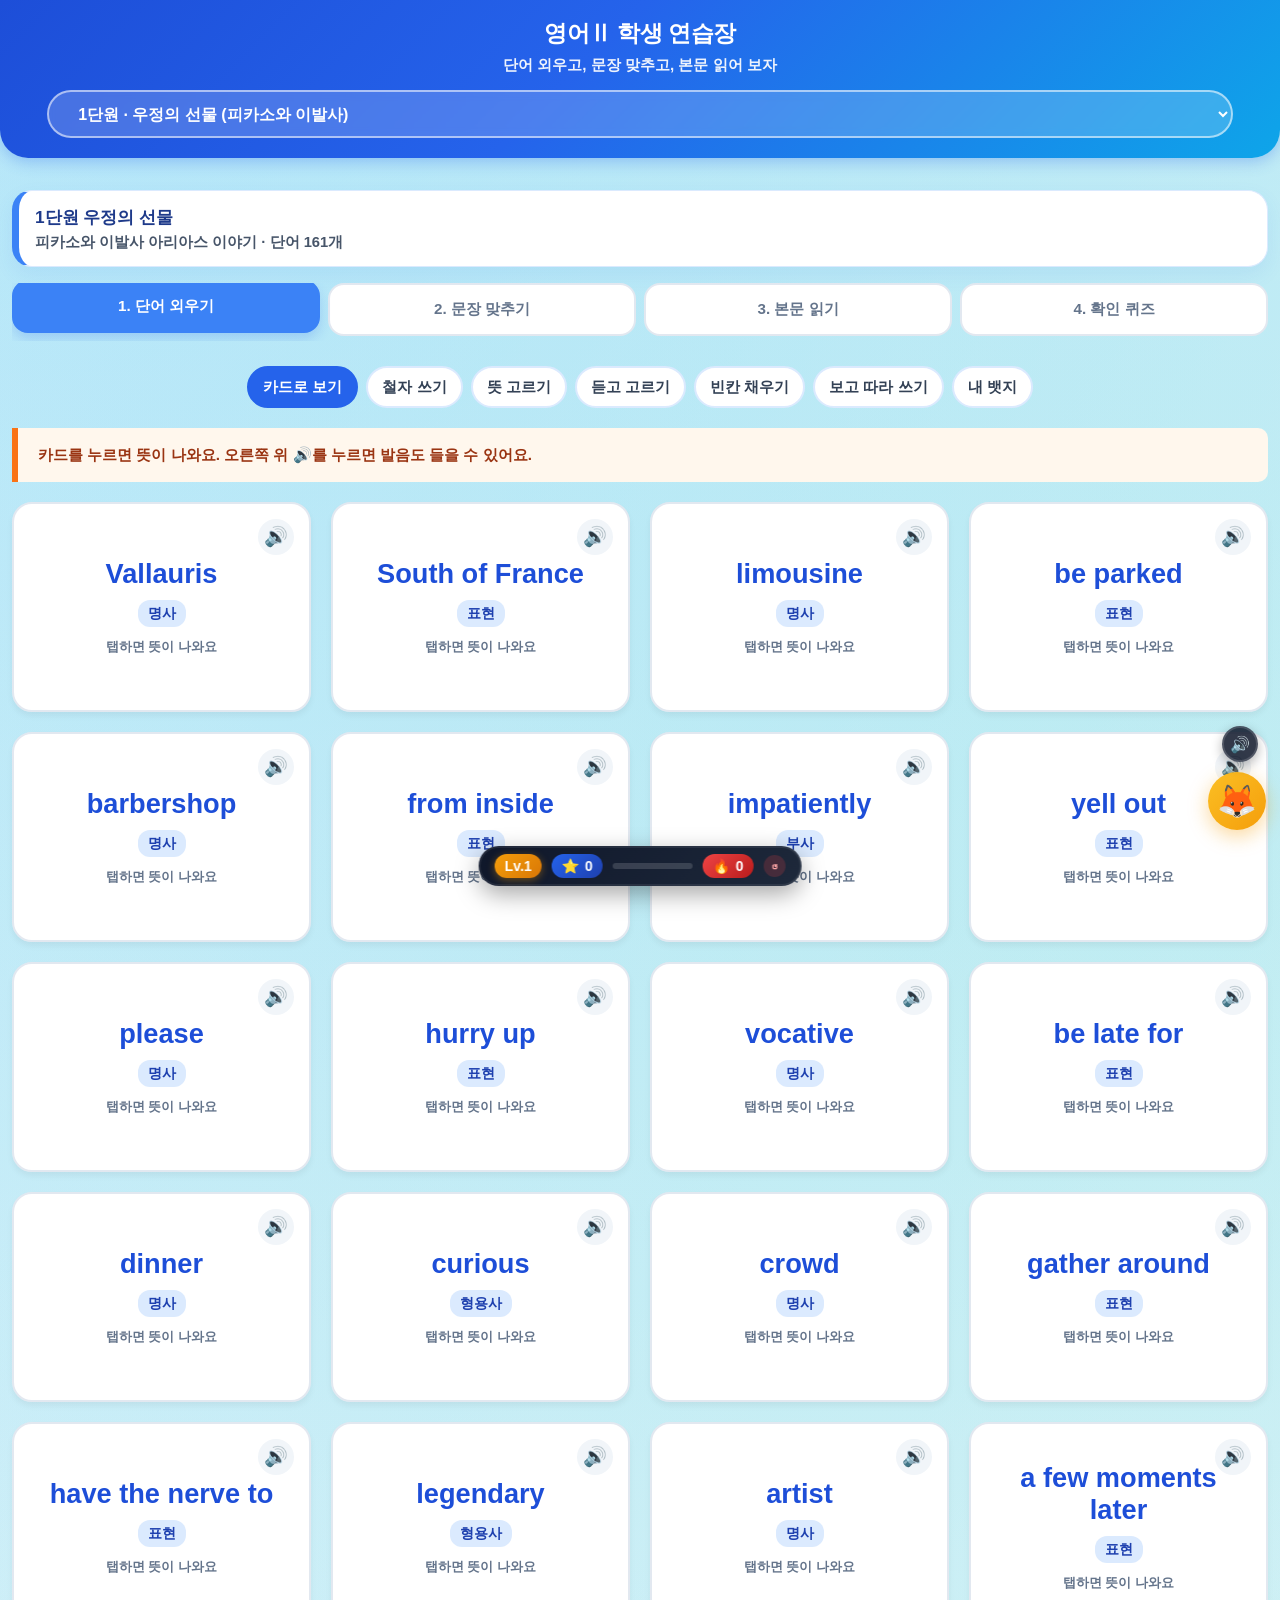
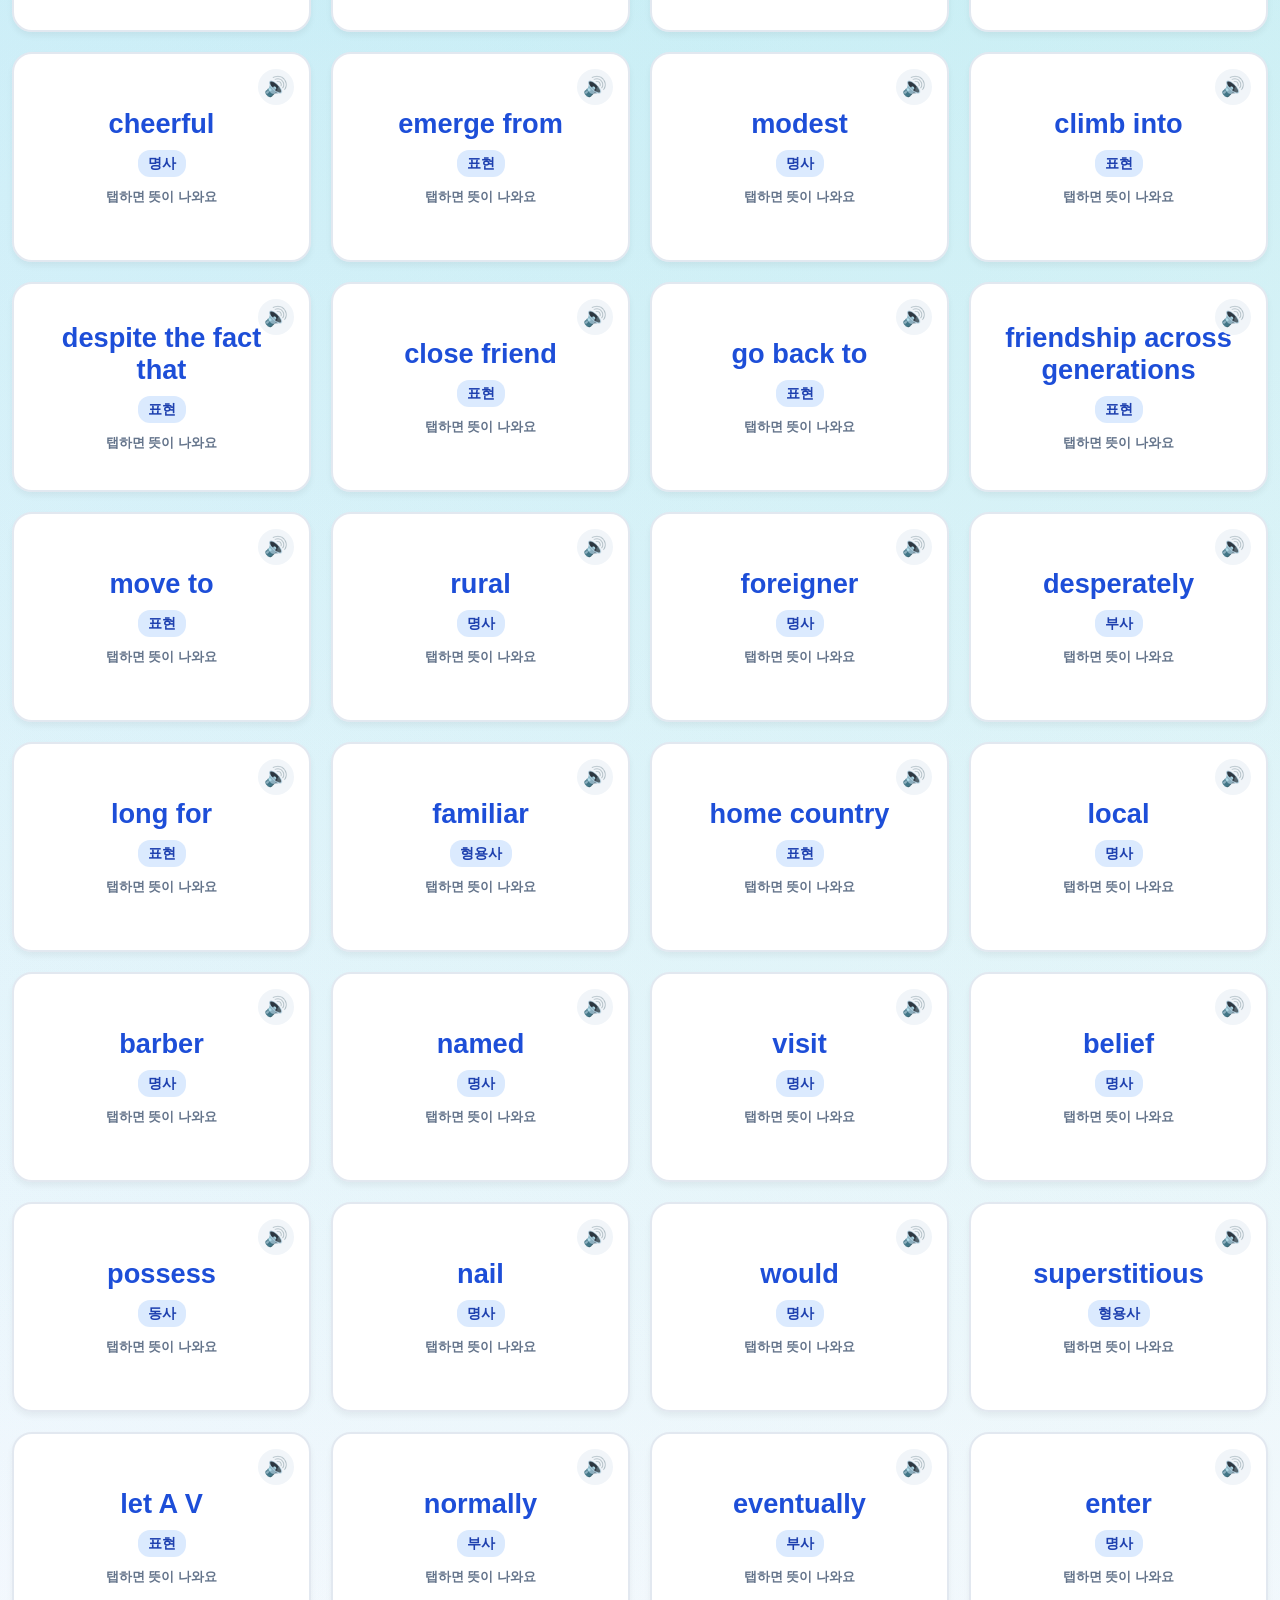
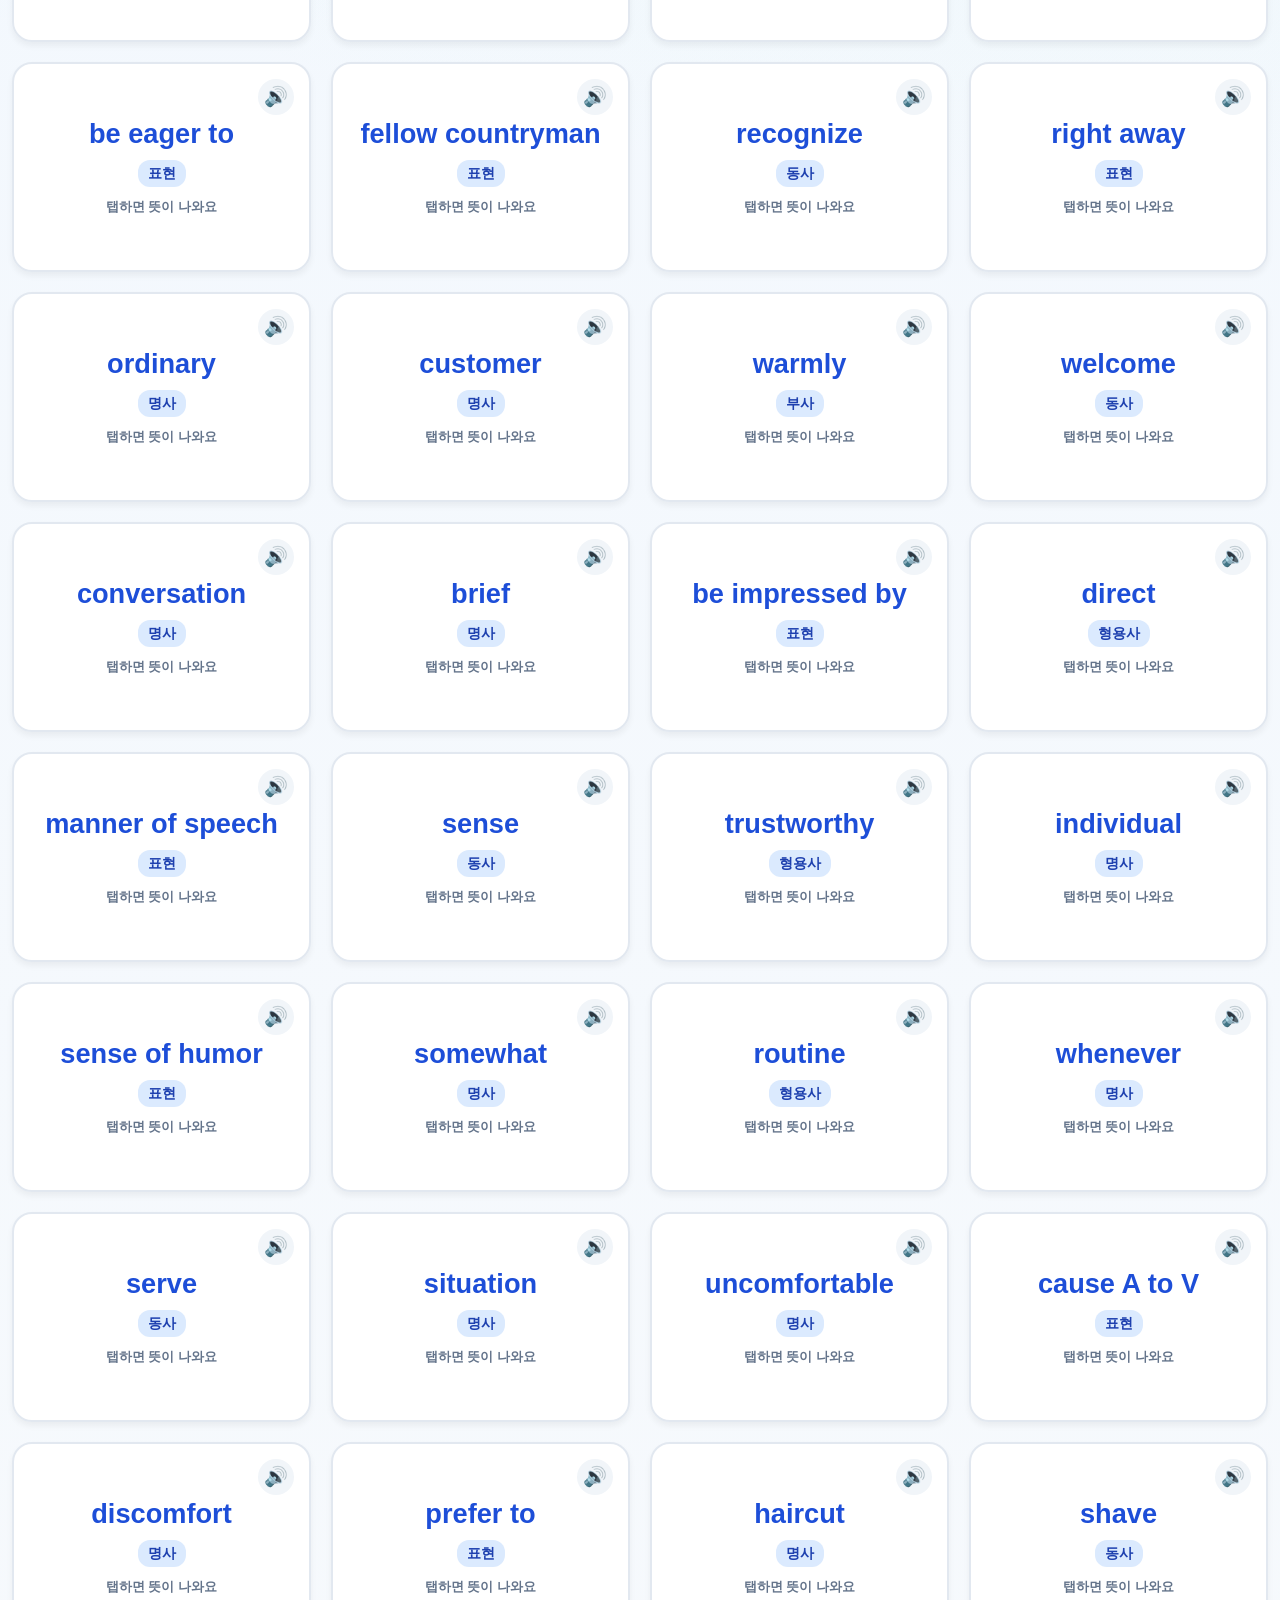
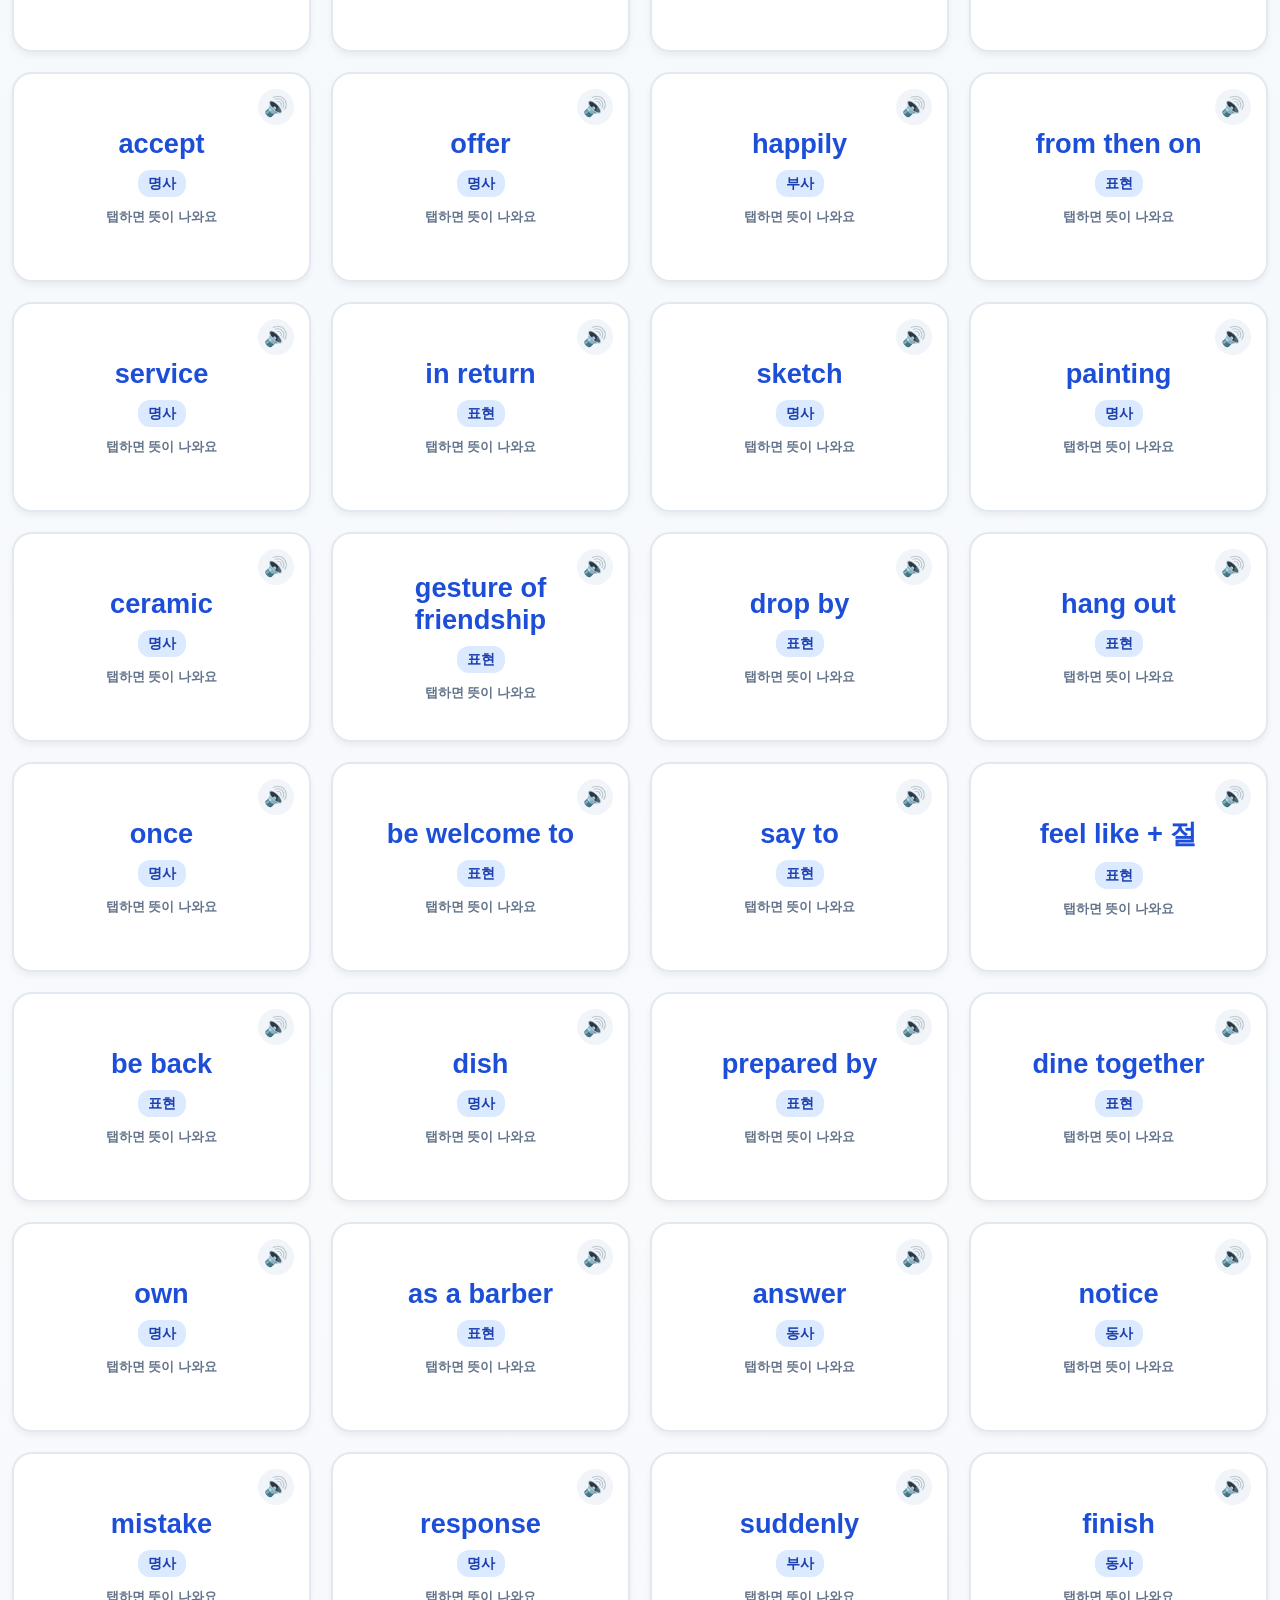
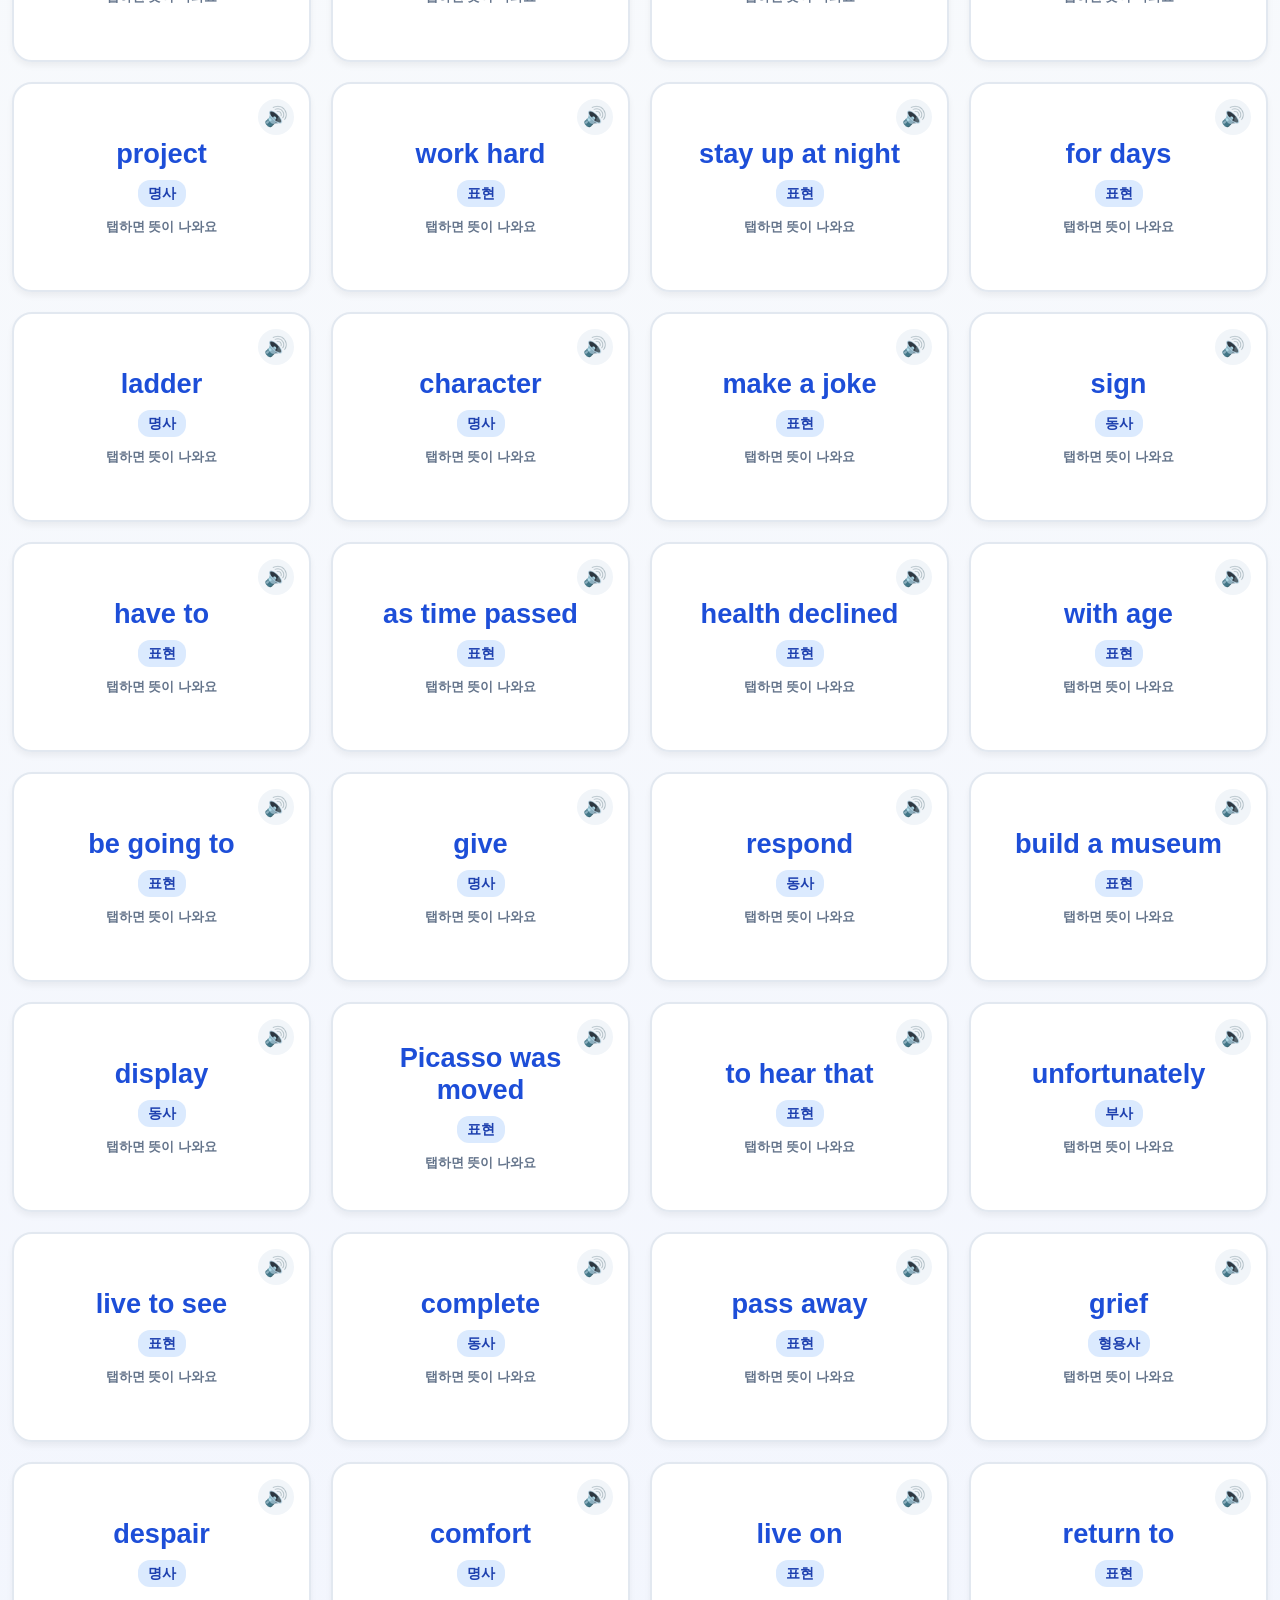
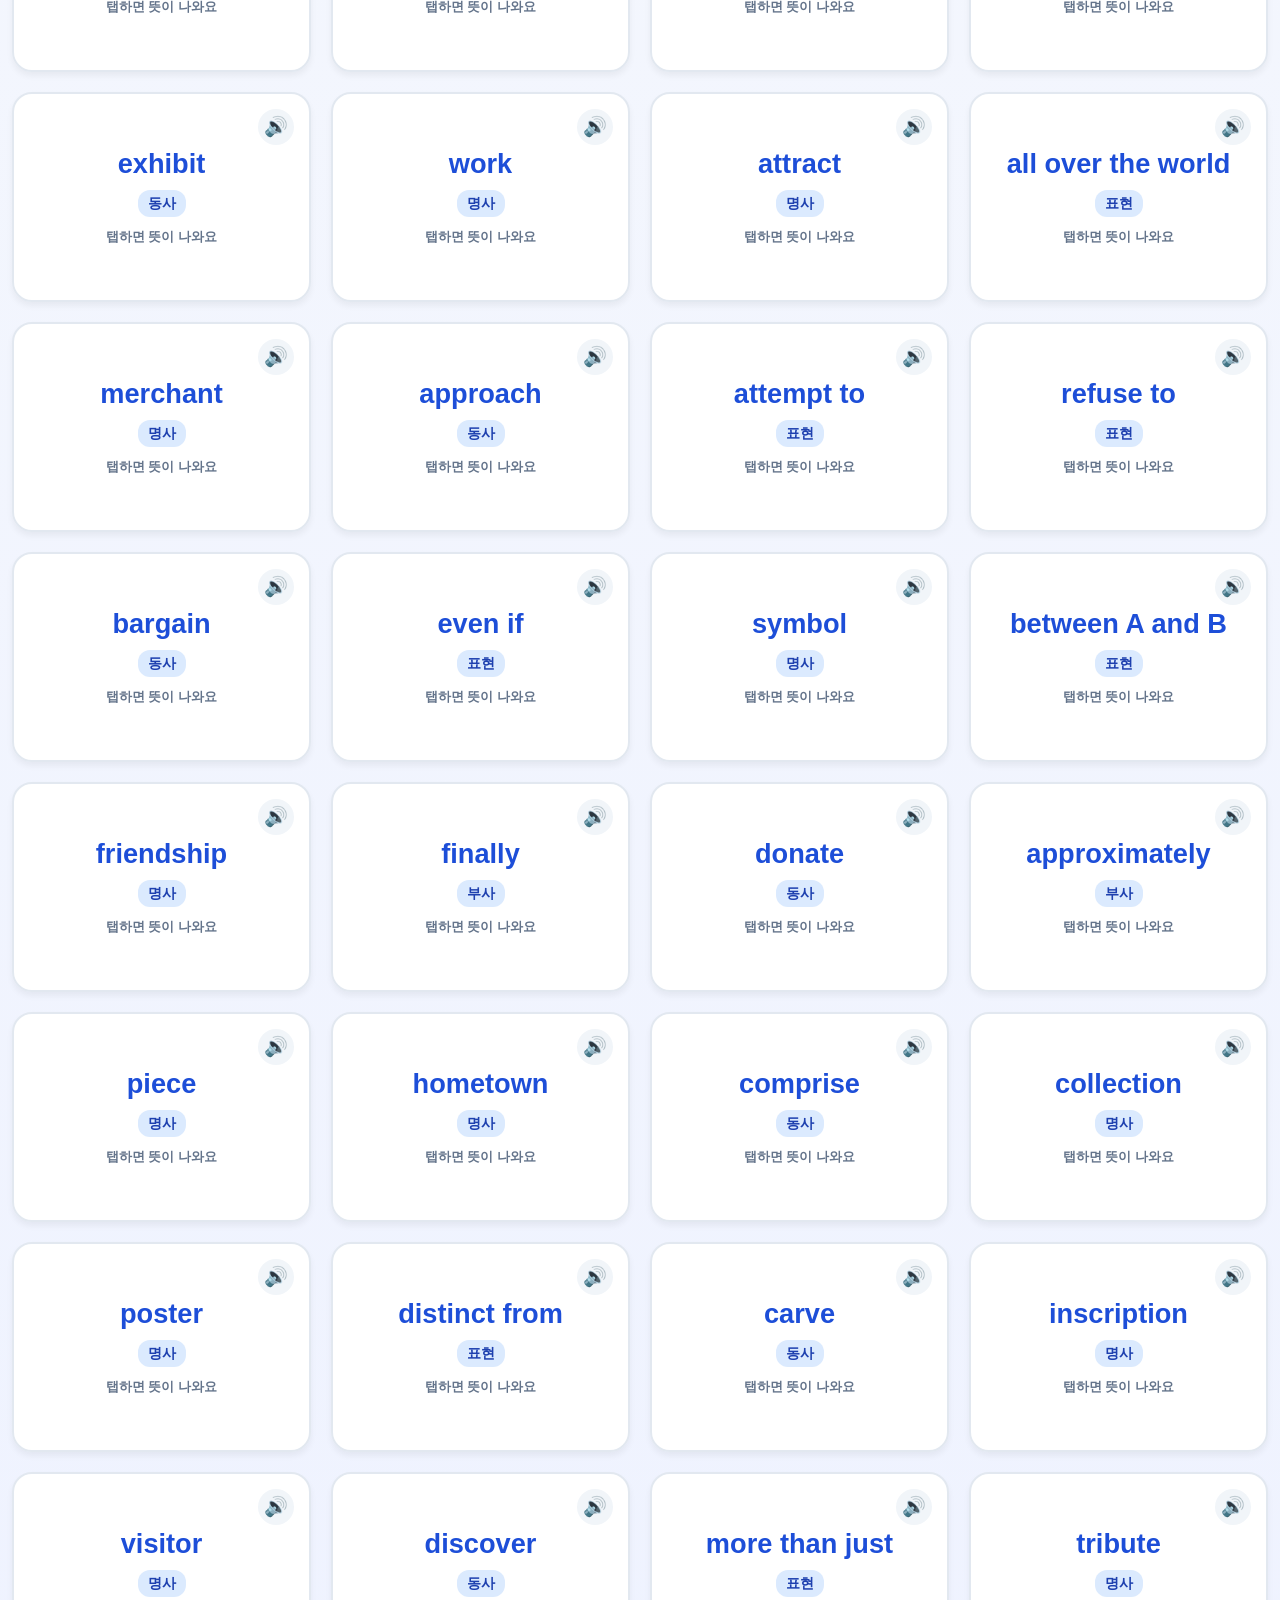
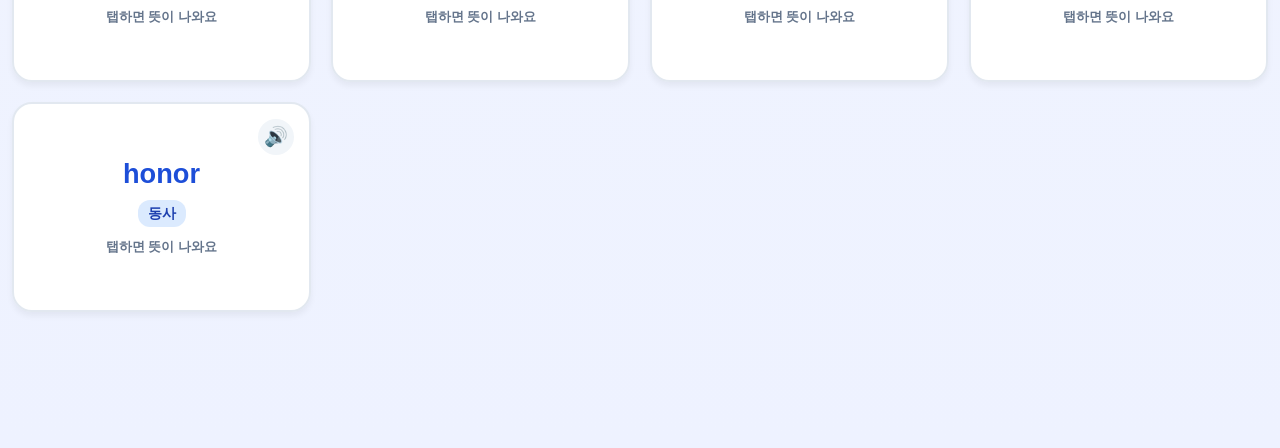
==== commit 243a8de3: "Update index.html" ====
--- a/index.html
+++ b/index.html
@@ -3,8 +3,8 @@
 <head>
   <meta charset="UTF-8">
   <meta name="viewport" content="width=device-width, initial-scale=1.0, viewport-fit=cover">
-  <title>영어Ⅰ (천재) Lesson 1-6 Final Corrected</title>
-  <style>
+  <title>영어Ⅱ (조수경) Lesson 1–4·6 학생용</title>
+<style>
     /* [스타일 시트 - Standard Format] */
     :root {
       --primary: #2563eb;       
@@ -282,607 +282,328 @@
       color: #334155;
     }
 
-    /* 순서/랜덤 토글 */
-    .order-toggle-box {
-      display: flex; align-items: center; justify-content: center;
-      gap: 6px; margin-bottom: 14px; flex-wrap: wrap;
-    }
-    .order-toggle-label {
-      font-size: 0.85rem; font-weight: 700; color: #64748b; margin-right: 4px;
-    }
-    .order-btn {
-      padding: 6px 16px; border-radius: 20px; border: 2px solid #cbd5e1;
-      background: white; color: #64748b; font-weight: 700; cursor: pointer;
-      font-size: 0.88rem; transition: all 0.18s;
-    }
-    .order-btn.active {
-      background: #1e40af; color: white; border-color: #1e40af;
-    }
-    .order-btn:not(.active):hover { border-color: #93c5fd; color: #1e40af; }
-
   </style>
-  <script>
-  // 트랙패드 ctrl+wheel 줌은 허용 (일반 wheel은 그대로)
-  // 툴바 버튼 탭 시 visualViewport.scroll 오발 방지만 유지
-  // (툴바 자체 touchstart/touchmove preventDefault는 판서 JS 안에서 처리)
-  </script>
+
+<style id="studentFriendly">
+  :root {
+    --primary: #3b82f6;
+    --primary-dark: #1d4ed8;
+    --bg-color: #eef6ff;
+    --text-main: #0f172a;
+  }
+  body {
+    background:
+      radial-gradient(circle at 12% 0%, rgba(125,211,252,.45), transparent 32%),
+      radial-gradient(circle at 88% 8%, rgba(167,243,208,.35), transparent 28%),
+      linear-gradient(180deg, #eef6ff 0%, #f8fafc 60%, #eef2ff 100%);
+  }
+  header {
+    background: linear-gradient(135deg, #1d4ed8 0%, #2563eb 45%, #0ea5e9 100%);
+    padding: 1.15rem 1rem 1.25rem;
+    border-radius: 0 0 28px 28px;
+  }
+  h1 { font-size: 1.42rem; font-weight: 900; margin: 0 0 6px; }
+  .header-sub {
+    margin: 0 0 14px;
+    opacity: .92;
+    font-size: .95rem;
+    font-weight: 700;
+  }
+  .lesson-selector {
+    background: rgba(255,255,255,.18);
+    border: 2px solid rgba(255,255,255,.55);
+    min-height: 48px;
+    font-size: 1rem;
+  }
+  .container { padding-bottom: 120px; }
+  .lesson-hero {
+    background: white;
+    border: 1px solid #dbeafe;
+    border-left: 7px solid #3b82f6;
+    border-radius: 20px;
+    padding: 14px 16px;
+    margin: 0 0 16px;
+    box-shadow: 0 8px 20px rgba(37,99,235,.08);
+  }
+  .lesson-hero b { display:block; color:#1e3a8a; font-size:1.08rem; margin-bottom:4px; }
+  .lesson-hero span { color:#475569; font-weight:700; font-size:.92rem; }
+  .tabs { gap: 8px; }
+  .tab-btn {
+    min-height: 52px;
+    border-radius: 16px;
+    font-size: .95rem;
+    min-width: 0;
+  }
+  .mode-switch-box { gap: 8px; }
+  .mode-btn {
+    min-height: 42px;
+    border-radius: 999px;
+    padding: 8px 14px;
+    background: #fff;
+    color: #334155;
+    border: 2px solid #dbeafe;
+  }
+  .mode-btn.active {
+    background: #2563eb;
+    color: #fff;
+    border-color: #2563eb;
+  }
+  .tip-box {
+    background: #fff7ed;
+    border-left: 6px solid #f97316;
+    color: #9a3412;
+    font-weight: 750;
+    line-height: 1.55;
+  }
+  .flashcard { height: 210px; }
+  .card-word { font-size: 1.7rem; }
+  .card-front::after {
+    content: '탭하면 뜻이 나와요';
+    display: block;
+    margin-top: 12px;
+    font-size: .8rem;
+    color: #64748b;
+    font-weight: 800;
+  }
+  .card-pos {
+    background: #dbeafe;
+    color: #1e40af;
+  }
+  .reading-box {
+    padding: 24px 20px 32px;
+    font-size: 1.12rem;
+    line-height: 2.05;
+  }
+  .reading-box h3 { font-size: 1.28rem; }
+  .reading-box h4 { margin-top: 22px; }
+  #dopaHUD { bottom: 14px; }
+  #dopaMascot { bottom: 78px; }
+  @media (max-width: 720px) {
+    h1 { font-size: 1.2rem; }
+    .tab-btn { min-width: 46%; flex: 1 1 46%; }
+    .flashcard { height: 188px; }
+    .card-word { font-size: 1.42rem; }
+  }
+</style>
+
+<style>
+/* ===== 공통 beginner 카드 스타일 ===== */
+.bg-game-box {
+  background: white; border-radius: 22px; padding: 36px 30px;
+  box-shadow: 0 6px 24px rgba(0,0,0,0.08); border: 2px solid #e2e8f0;
+  max-width: 640px; margin: 0 auto; text-align: center;
+}
+.bg-progress {
+  font-size: 0.9rem; color: #94a3b8; margin-bottom: 8px; font-weight: 600;
+}
+.bg-progress-bar {
+  width: 100%; height: 8px; background: #e2e8f0; border-radius: 10px; margin-bottom: 24px; overflow: hidden;
+}
+.bg-progress-fill {
+  height: 100%; background: linear-gradient(90deg,#7c3aed,#db2777); border-radius: 10px; transition: width 0.4s;
+}
+.bg-main-word {
+  font-size: 2.2rem; font-weight: 900; color: #1e293b; margin-bottom: 8px; letter-spacing: -1px;
+}
+.bg-main-ko {
+  font-size: 1.15rem; color: #64748b; margin-bottom: 28px; font-weight: 600;
+}
+.bg-choices { display: flex; flex-direction: column; gap: 12px; }
+.bg-choice-btn {
+  padding: 16px 20px; border: 2.5px solid #e2e8f0; border-radius: 16px;
+  background: #f8fafc; font-size: 1.15rem; font-weight: 700;
+  cursor: pointer; transition: all 0.18s; color: #334155;
+  display: flex; align-items: center; gap: 12px;
+}
+.bg-choice-btn:hover { border-color: #7c3aed; background: #f5f3ff; color: #6d28d9; transform: translateX(4px); }
+.bg-choice-btn.correct { background: #dcfce7; border-color: #16a34a; color: #15803d; animation: popIn 0.3s ease; }
+.bg-choice-btn.wrong   { background: #fee2e2; border-color: #dc2626; color: #991b1b; }
+@keyframes popIn { 0%{transform:scale(0.95)} 60%{transform:scale(1.04)} 100%{transform:scale(1)} }
+
+.bg-listen-icon {
+  font-size: 3.5rem; cursor: pointer; margin-bottom: 20px;
+  display: block; transition: transform 0.15s;
+  filter: drop-shadow(0 4px 8px rgba(124,58,237,0.3));
+}
+.bg-listen-icon:hover { transform: scale(1.12); }
+.bg-listen-hint { font-size: 0.88rem; color: #a78bfa; margin-bottom: 20px; }
+
+/* 빈칸 채우기 */
+.fill-word-display {
+  display: flex; gap: 6px; justify-content: center; flex-wrap: wrap;
+  margin-bottom: 28px;
+}
+.fill-letter {
+  width: 44px; height: 54px; border-bottom: 3px solid #7c3aed;
+  display: flex; align-items: center; justify-content: center;
+  font-size: 1.6rem; font-weight: 900; color: #4c1d95;
+  transition: all 0.2s;
+}
+.fill-letter.blank { border-bottom-color: #cbd5e1; color: transparent; }
+.fill-letter.hint  { color: #7c3aed; font-size: 1.2rem; border-bottom-color: #7c3aed; }
+.fill-input {
+  font-size: 1.5rem; padding: 10px 20px; border: none; border-bottom: 3px solid #0891b2;
+  text-align: center; width: 100%; max-width: 320px; outline: none; font-weight: 800;
+  color: #0e7490; background: transparent; letter-spacing: 4px; text-transform: lowercase;
+}
+.fill-submit-btn {
+  background: linear-gradient(135deg,#0891b2,#0e7490); color: white;
+  border: none; padding: 14px 40px; border-radius: 25px; font-size: 1.1rem;
+  font-weight: 800; cursor: pointer; margin-top: 18px; transition: all 0.2s;
+  box-shadow: 0 4px 12px rgba(8,145,178,0.3);
+}
+.fill-submit-btn:hover { transform: translateY(-2px); box-shadow: 0 6px 18px rgba(8,145,178,0.4); }
+
+/* 보고 베끼기 */
+.copy-target {
+  font-size: 2rem; font-weight: 900; color: #065f46; letter-spacing: 3px;
+  background: #d1fae5; padding: 18px 36px; border-radius: 18px;
+  display: inline-block; margin-bottom: 10px; border: 2px solid #6ee7b7;
+}
+.copy-ko { font-size: 1rem; color: #6b7280; margin-bottom: 24px; }
+.copy-input {
+  font-size: 1.6rem; padding: 12px 20px; border: none; border-bottom: 3px solid #059669;
+  text-align: center; width: 100%; max-width: 320px; outline: none; font-weight: 800;
+  color: #047857; background: transparent; letter-spacing: 3px;
+}
+.copy-char {
+  display: inline-block; border-bottom: 3px solid #6ee7b7;
+  width: 36px; text-align: center; font-size: 1.4rem; font-weight: 800;
+  color: #059669; margin: 2px; transition: all 0.15s;
+}
+.copy-char.correct { color: #16a34a; border-color: #16a34a; }
+.copy-char.wrong   { color: #dc2626; border-color: #dc2626; background: #fee2e2; border-radius: 6px; }
+.copy-char.empty   { color: #d1d5db; }
+
+/* 뱃지 시스템 */
+.badge-grid {
+  display: grid; grid-template-columns: repeat(auto-fill, minmax(150px, 1fr)); gap: 16px;
+}
+.badge-card {
+  background: white; border-radius: 18px; padding: 22px 14px; text-align: center;
+  border: 2px solid #e2e8f0; transition: all 0.2s; position: relative; overflow: hidden;
+}
+.badge-card.earned { border-color: #fbbf24; box-shadow: 0 4px 16px rgba(251,191,36,0.25); }
+.badge-card.locked { opacity: 0.45; filter: grayscale(1); }
+.badge-icon { font-size: 2.4rem; margin-bottom: 8px; display: block; }
+.badge-name { font-size: 0.85rem; font-weight: 800; color: #334155; margin-bottom: 4px; }
+.badge-cond { font-size: 0.75rem; color: #94a3b8; }
+.badge-earned-label {
+  position: absolute; top: 8px; right: 8px;
+  background: #fbbf24; color: white; font-size: 0.65rem; font-weight: 800;
+  padding: 2px 7px; border-radius: 10px;
+}
+.badge-stats {
+  display: flex; gap: 14px; margin-bottom: 24px; flex-wrap: wrap;
+}
+.badge-stat-box {
+  flex: 1; min-width: 120px; background: white; border-radius: 16px;
+  padding: 18px; text-align: center; border: 2px solid #e2e8f0;
+  box-shadow: 0 2px 8px rgba(0,0,0,0.05);
+}
+.badge-stat-num { font-size: 2rem; font-weight: 900; color: #7c3aed; }
+.badge-stat-label { font-size: 0.8rem; color: #94a3b8; font-weight: 600; margin-top: 4px; }
+
+/* 공통 다음 버튼 */
+.bg-next-btn {
+  background: linear-gradient(135deg,#7c3aed,#db2777); color: white; border: none;
+  padding: 14px 40px; border-radius: 25px; font-size: 1.05rem; font-weight: 800;
+  cursor: pointer; margin-top: 20px; transition: all 0.2s;
+  box-shadow: 0 4px 14px rgba(124,58,237,0.3); display: none;
+}
+.bg-next-btn:hover { transform: translateY(-2px); }
+.bg-result-msg {
+  font-size: 1.15rem; font-weight: 800; min-height: 32px; margin-top: 14px;
+}
+/* 보상 팝업 */
+.reward-popup {
+  display: none; position: fixed; top: 0; left: 0; width: 100%; height: 100%;
+  background: rgba(0,0,0,0.5); z-index: 9999; align-items: center; justify-content: center;
+  backdrop-filter: blur(4px);
+}
+.reward-popup.show { display: flex; }
+.reward-box {
+  background: white; border-radius: 28px; padding: 44px 36px; text-align: center;
+  max-width: 340px; width: 90%; animation: popIn 0.4s ease;
+  box-shadow: 0 20px 60px rgba(0,0,0,0.2);
+}
+.reward-icon { font-size: 4rem; display: block; margin-bottom: 12px; }
+.reward-title { font-size: 1.5rem; font-weight: 900; color: #1e293b; margin-bottom: 8px; }
+.reward-sub { font-size: 1rem; color: #64748b; margin-bottom: 24px; }
+.reward-close-btn {
+  background: linear-gradient(135deg,#7c3aed,#db2777); color: white; border: none;
+  padding: 12px 36px; border-radius: 25px; font-size: 1rem; font-weight: 800; cursor: pointer;
+}
+</style>
 </head>
 <body>
-
-
 <div id="pageScroller">
-
   <header>
-    <h1>영어Ⅰ (천재) Lesson 1-6 Master</h1>
-    <div style="display:flex;gap:10px;justify-content:center;margin-bottom:12px;flex-wrap:wrap;">
-</div>
+    <h1>영어Ⅱ 학생 연습장</h1>
+    <p class="header-sub">단어 외우고, 문장 맞추고, 본문 읽어 보자</p>
     <select id="lessonSelect" class="lesson-selector" onchange="changeLesson()">
-      <option value="L1">L1: For a Satisfying Life (Life is a Journey)</option>
-      <option value="L2">L2: Creativity Is Key (Unconventional Thinking)</option>
-      <option value="L3">L3: In Harmony with Nature (Wetlands)</option>
-      <option value="L4">L4: The Spirit of Sports (Cycling)</option>
-      <option value="L5">L5: Explore the Amazing World (Law & Culture)</option>
-      <option value="L6">L6: Art in Our Lives (Pointillism)</option>
+      <option value="L1">1단원 · 우정의 선물 (피카소와 이발사)</option>
+      <option value="L2">2단원 · 건강한 삶 만들기 (걷기)</option>
+      <option value="L3">3단원 · 자연은 경이로움으로 가득하다 (씨앗)</option>
+      <option value="L4">4단원 · 국경 없는 맛 (김)</option>
+      <option value="L6">6단원 · AI와 함께 살기 (영화와 현실)</option>
     </select>
   </header>
 
   <div class="container">
+    <div class="lesson-hero" id="lessonHero">
+      <b>1단원 우정의 선물</b>
+      <span>먼저 단어를 보고, 다음에 문장과 본문을 읽어 보세요.</span>
+    </div>
     <nav class="tabs">
-      <button class="tab-btn active" onclick="openTab('vocab', this)">🃏 단어 & 게임</button>
-      <button class="tab-btn" onclick="openTab('grammar', this)">🧩 문장 게임</button>
-      <button class="tab-btn" onclick="openTab('reading', this)">📖 읽기</button>
-      <button class="tab-btn" onclick="openTab('quiz', this)">📝 퀴즈</button>
+      <button class="tab-btn active" onclick="openTab('vocab', this)">1. 단어 외우기</button>
+      <button class="tab-btn" onclick="openTab('grammar', this)">2. 문장 맞추기</button>
+      <button class="tab-btn" onclick="openTab('reading', this)">3. 본문 읽기</button>
+      <button class="tab-btn" onclick="openTab('quiz', this)">4. 확인 퀴즈</button>
     </nav>
 
     <div id="vocab" class="content-section active">
       <div class="mode-switch-box">
-        <button id="modeCard" class="mode-btn active" onclick="setVocabMode('card')">🃏 플래시카드</button>
-        <button id="modeGame" class="mode-btn" onclick="setVocabMode('game')">✍️ 철자 연습</button>
-        <button id="modeQuiz" class="mode-btn" onclick="setVocabMode('quiz')">❓ 퀴즈</button>
-        <button id="modeListen" class="mode-btn" onclick="setVocabMode('listen')" style="background:linear-gradient(135deg,#7c3aed,#6d28d9);color:white;border-color:#7c3aed;">🔊 듣고 고르기</button>
-        <button id="modeFill" class="mode-btn" onclick="setVocabMode('fill')" style="background:linear-gradient(135deg,#0891b2,#0e7490);color:white;border-color:#0891b2;">🖊️ 빈칸 채우기</button>
-        <button id="modeCopy" class="mode-btn" onclick="setVocabMode('copy')" style="background:linear-gradient(135deg,#059669,#047857);color:white;border-color:#059669;">📋 보고 베끼기</button>
-        <button id="modeBadge" class="mode-btn" onclick="setVocabMode('badge')" style="background:linear-gradient(135deg,#d97706,#b45309);color:white;border-color:#d97706;">⭐ 내 뱃지</button>
-      </div>
-      <div class="order-toggle-box" id="vocabOrderToggle">
-        <span class="order-toggle-label">학습 순서:</span>
-        <button id="btnVocabSeq" class="order-btn active" onclick="setVocabOrder('seq')">📋 순서대로</button>
-        <button id="btnVocabRand" class="order-btn" onclick="setVocabOrder('rand')">🔀 랜덤</button>
+        <button id="modeCard" class="mode-btn active" onclick="setVocabMode('card')">카드로 보기</button>
+        <button id="modeGame" class="mode-btn" onclick="setVocabMode('game')">철자 쓰기</button>
+        <button id="modeQuiz" class="mode-btn" onclick="setVocabMode('quiz')">뜻 고르기</button>
+        <button id="modeListen" class="mode-btn" onclick="setVocabMode('listen')">듣고 고르기</button>
+        <button id="modeFill" class="mode-btn" onclick="setVocabMode('fill')">빈칸 채우기</button>
+        <button id="modeCopy" class="mode-btn" onclick="setVocabMode('copy')">보고 따라 쓰기</button>
+        <button id="modeBadge" class="mode-btn" onclick="setVocabMode('badge')">내 뱃지</button>
       </div>
       <div id="vocabCardMode">
-        <div class="tip-box">👆 카드를 클릭하면 뜻이 나옵니다. 🔊 버튼을 누르면 발음이 나옵니다!</div>
+        <div class="tip-box">카드를 누르면 뜻이 나와요. 오른쪽 위 🔊를 누르면 발음도 들을 수 있어요.</div>
         <div id="vocabList" class="flashcard-container"></div>
       </div>
-      <div id="vocabGameMode" style="display:none;">
-        <div id="vocabGameArea"></div>
-      </div>
-      <div id="vocabQuizMode" style="display:none;">
-        <div id="vocabQuizArea"></div>
-      </div>
-      <div id="vocabListenMode" style="display:none;">
-        <div id="vocabListenArea"></div>
-      </div>
-      <div id="vocabFillMode" style="display:none;">
-        <div id="vocabFillArea"></div>
-      </div>
-      <div id="vocabCopyMode" style="display:none;">
-        <div id="vocabCopyArea"></div>
-      </div>
-      <div id="vocabBadgeMode" style="display:none;">
-        <div id="vocabBadgeArea"></div>
-      </div>
+      <div id="vocabGameMode" style="display:none;"><div id="vocabGameArea"></div></div>
+      <div id="vocabQuizMode" style="display:none;"><div id="vocabQuizArea"></div></div>
+      <div id="vocabListenMode" style="display:none;"><div id="vocabListenArea"></div></div>
+      <div id="vocabFillMode" style="display:none;"><div id="vocabFillArea"></div></div>
+      <div id="vocabCopyMode" style="display:none;"><div id="vocabCopyArea"></div></div>
+      <div id="vocabBadgeMode" style="display:none;"><div id="vocabBadgeArea"></div></div>
     </div>
 
     <div id="grammar" class="content-section">
-      <div class="tip-box">🧩 단어를 클릭하여 <span style="color:#ef4444; margin:0 4px;">한국어 뜻과 같은</span> 문장을 완성하세요! <span style="color:#64748b; font-size:0.9em;">배치한 단어를 다시 클릭하면 되돌릴 수 있어요.</span></div>
-      <div class="order-toggle-box" id="grammarOrderToggle">
-        <span class="order-toggle-label">학습 순서:</span>
-        <button id="btnGramSeq" class="order-btn active" onclick="setGrammarOrder('seq')">📋 순서대로</button>
-        <button id="btnGramRand" class="order-btn" onclick="setGrammarOrder('rand')">🔀 랜덤</button>
-      </div>
+      <div class="tip-box">아래에 있는 영어 단어를 눌러, 한국어 뜻과 같은 문장을 만들어 보세요.</div>
       <div id="grammarList"></div>
     </div>
 
     <div id="reading" class="content-section">
+      <div class="tip-box">🔊 버튼을 누르면 그 문장을 읽어 줍니다. 먼저 혼자 읽어 본 다음 들어 보세요.</div>
       <div id="readingContent" class="reading-box"></div>
     </div>
 
     <div id="quiz" class="content-section">
+      <div class="tip-box">본문을 읽고 나서 풀어 보세요. 틀려도 괜찮아요. 해설을 꼭 읽어 보세요.</div>
       <div id="quizArea"></div>
     </div>
-
-
-  </div><!-- /.container -->
-
-</div><!-- /#pageScroller -->
-
-  <script>
-    // === [핵심 데이터: 교과서 기반 수정 완료] ===
-    const lessons = {
-      L1: {
-        title: "Lesson 1: For a Satisfying Life",
-        vocab: [
-          { word: "journey", pos: "n.", meaningKo: "여행, 여정", example: "Life is a journey." },
-          { word: "experience", pos: "n.", meaningKo: "경험", example: "Gain valuable experience." },
-          { word: "satisfy", pos: "v.", meaningKo: "만족시키다", example: "Satisfy your needs." },
-          { word: "career", pos: "n.", meaningKo: "직업, 경력", example: "Choose a career path." },
-          { word: "editor", pos: "n.", meaningKo: "편집자", example: "Work as an editor." },
-          { word: "suggest", pos: "v.", meaningKo: "제안하다", example: "Suggest a plan." },
-          { word: "competition", pos: "n.", meaningKo: "대회, 경쟁", example: "Enter a writing competition." },
-          { word: "finally", pos: "adv.", meaningKo: "마침내", example: "Finally succeed." },
-          { word: "major", pos: "n.", meaningKo: "전공", example: "My major is English." },
-          { word: "internship", pos: "n.", meaningKo: "인턴십", example: "Summer internship." },
-          { word: "realize", pos: "v.", meaningKo: "깨닫다", example: "Realize the truth." },
-          { word: "passion", pos: "n.", meaningKo: "열정", example: "Follow your passion." },
-          { word: "challenge", pos: "n.", meaningKo: "도전", example: "Accept the challenge." },
-          { word: "overcome", pos: "v.", meaningKo: "극복하다", example: "Overcome fear." },
-          { word: "advice", pos: "n.", meaningKo: "조언", example: "Ask for advice." },
-          { word: "explore", pos: "v.", meaningKo: "탐색하다", example: "Explore new ideas." },
-          { word: "opportunity", pos: "n.", meaningKo: "기회", example: "Golden opportunity." },
-          { word: "failure", pos: "n.", meaningKo: "실패", example: "Learn from failure." },
-          { word: "step", pos: "n.", meaningKo: "단계, 걸음", example: "Step by step." },
-          { word: "race", pos: "n.", meaningKo: "경주", example: "Life is not a race." },
-          { word: "participate", pos: "v.", meaningKo: "참여하다", example: "Participate in the event." },
-          { word: "various", pos: "adj.", meaningKo: "다양한", example: "Various skills." },
-          { word: "develop", pos: "v.", meaningKo: "발전시키다", example: "Develop your talent." },
-          { word: "valuable", pos: "adj.", meaningKo: "귀중한", example: "Valuable lesson." },
-          { word: "book club", pos: "n.", meaningKo: "독서 동아리", example: "Join a book club." },
-          { word: "literature", pos: "n.", meaningKo: "문학", example: "Study literature." },
-          { word: "publishing", pos: "n.", meaningKo: "출판", example: "She works at a publishing company." },
-          { word: "worry", pos: "n./v.", meaningKo: "걱정; 걱정하다", example: "Don't worry about the future." },
-          { word: "future", pos: "n.", meaningKo: "미래", example: "Plan for the future." },
-          { word: "present", pos: "n.", meaningKo: "현재", example: "Live in the present." },
-          { word: "gift", pos: "n.", meaningKo: "재능, 선물", example: "You have a gift." },
-          { word: "path", pos: "n.", meaningKo: "길", example: "Follow your own path." },
-          { word: "grow", pos: "v.", meaningKo: "성장하다", example: "Grow up together." },
-          { word: "interest", pos: "n.", meaningKo: "흥미", example: "Area of interest." },
-          { word: "skill", pos: "n.", meaningKo: "기술", example: "Computer skills." },
-          { word: "activity", pos: "n.", meaningKo: "활동", example: "Club activity." },
-          { word: "creative", pos: "adj.", meaningKo: "창의적인", example: "She is a creative writer." },
-          { word: "counselor", pos: "n.", meaningKo: "상담가", example: "School counselor." },
-          { word: "mentor", pos: "n.", meaningKo: "멘토", example: "Find a mentor." },
-          { word: "profiler", pos: "n.", meaningKo: "프로파일러", example: "Criminal profiler." }
-        ],
-        grammarPatterns: [
-          { name: "제안 동사 + that + S + (should) + V", desc: "주장/제안 동사 뒤 that절에는 원형 사용", meaning: "코치는 내가 대회에 참가할 것을 제안했다", sentence: "My coach suggested that I enter a competition", formula: "suggest/insist/recommend + that + 주어 + 동사원형", baseTranslation: "~가 …하도록 제안/주장하다" },
-          { name: "I myself (강조)", desc: "재귀대명사의 강조 용법", meaning: "나 자신이 많은 것들을 시도해 보았다", sentence: "I myself tried many different things", formula: "주어 + myself/yourself/himself/herself", baseTranslation: "바로 그 사람이 직접 ~하다" },
-          { name: "Before + S + V", desc: "시간 접속사", meaning: "내가 마침내 편집자가 되기 전에", sentence: "Before I finally became an editor", formula: "before + 주어 + 동사", baseTranslation: "~하기 전에" },
-          { name: "Because + S + V", desc: "이유 접속사", meaning: "나는 글쓰기를 즐겼기 때문에", sentence: "Because I enjoyed writing", formula: "because + 주어 + 동사", baseTranslation: "왜냐하면 ~이기 때문에" },
-          { name: "Look forward to -ing", desc: "기대하다", meaning: "나는 내 일을 고대한다", sentence: "I look forward to my work", formula: "look forward to + 동명사(-ing)", baseTranslation: "~하는 것을 기대하다/고대하다" },
-          { name: "Start -ing", desc: "시작하다", meaning: "나는 소설 쓰는 것을 시작했다", sentence: "I started writing novels", formula: "start/begin + 동명사(-ing)", baseTranslation: "~하는 것을 시작하다" },
-          { name: "Keep -ing", desc: "계속하다", meaning: "계속 노력해라", sentence: "Keep trying", formula: "keep + 동명사(-ing)", baseTranslation: "계속 ~하다" },
-          { name: "What to do", desc: "의문사 + to부정사", meaning: "무엇을 해야 할지", sentence: "I didn't know what to do", formula: "what/how/where/when + to + 동사원형", baseTranslation: "무엇을/어떻게/어디서/언제 ~해야 할지" },
-          { name: "Not A but B", desc: "A가 아니라 B다", meaning: "경주가 아니라 여행이다", sentence: "Not a race but a journey", formula: "not A but B", baseTranslation: "A가 아니라 B이다" },
-          { name: "Help + O + (to) V", desc: "준사역동사", meaning: "내가 성장하도록 돕다", sentence: "Help me grow", formula: "help + 목적어 + (to) + 동사원형", baseTranslation: "~가 …하도록 돕다" }
-        ],
-        readingText: `
-          <h3>Life is a Journey to Be Experienced</h3>
-          <p>Hi, everyone. My name is Minji Song, and I am the editor of an online teen magazine, Teens Today. I am honored to have been asked to give a talk. Many of our high school student subscribers send me messages with concerns about their future. So today, I will talk about the value of experiences in making a better future. For this talk, I asked my old friends to write down stories about what they experienced when they were younger. I would like to start by reading them one by one.</p>
-          <h3>I was fond of swimming.</h3>
-
-One summer day, I was watching an Olympic swimming event on TV. The gold medalist looked fantastic, and I wanted to be just like him. I asked my parents if I could learn to swim. They approved and said, “Yes.” Swimming was difficult at first, but after a year, I became a good swimmer. I felt tired but happy when I was out of breath after every practice. As I practiced more, my times got better and better. One day, my coach suggested that I enter a competition. He also advised me that for good results I should build muscle strength through weight training. The training was demanding, leaving me exhausted at times. Whenever I felt this way, I told myself, “No pain, no gain.”</p>
-          <h3>I performed in a play.</h3>
-
-I used to be quiet and shy when I was a child. My homeroom teacher told me one day that she was putting on a play for our school festival. She suggested that I take on a small role, saying that being in a play would be a good experience. So, I decided to do it. I was so nervous at the first rehearsal that I could not say my lines at all. However, as I practiced my lines more, I became more and more confident. On the day of the performance, I got anxious and my mind went blank just before I stepped on the stage. My classmates tapped me on the shoulder and encouraged me. Thanks to this, I was able to perform my lines perfectly.</p>
-
-          <h3>I wanted to be a landscape architect.</h3>
-
-One day, I saw a poster advertising the city’s landscape design contest. The instant I saw it, I got interested. After doing some research on the Internet, I discovered that landscape designing involves arranging and decorating outdoor spaces. I thought a landscape architect’s work was impressive because the arrangement of plants and structures can transform a space. This inspired me to think about becoming a landscape architect. I found out that I had to be good at math and science in order to become a landscape architect. This is because landscape architects must calculate the dimensions and slopes of land as well as thoroughly examine environmental factors such as soil, air, and climate. I was not good at either subject at the time, so I decided to put more effort into studying them.</p>
-         <h3>I was passionate about writing</h3>
-
-When I was fourteen, I was hospitalized for several weeks. One day, I saw a piece of paper on the table. I was bored, so I picked it up and began writing things down to pass the time. I felt a sense of relief when I wrote what I wanted to do after leaving the hospital. That evening, I asked my mother to buy me a notebook. As I filled page after page, I realized that writing was more than just a way to kill time. As the years passed, my passion for writing grew stronger. So I started writing short stories and sharing them with my friends and family. I felt a sense of accomplishment whenever they told me my stories were good.</p>
-        `,
-        quiz: [
-          { q: "What is the main theme of the story?", options: ["Winning is everything", "Life is a journey to be experienced", "How to make money", "Avoiding failure"], a: 1, exp: "인생은 이겨야 할 경주가 아니라 경험해야 할 여행이라는 것이 주제입니다." },
-          { q: "What job did the narrator finally have?", options: ["Teacher", "Doctor", "Editor", "Writer"], a: 2, exp: "마침내 편집자(editor)가 되었습니다." },
-          { q: "What did the teacher suggest to the narrator?", options: ["Study math", "Take a small role in a play", "Join a book club", "Go home"], a: 1, exp: "선생님은 학교 축제 연극에서 작은 역할을 맡아보라고(take on a small role) 제안했습니다." },
-          { q: "What happened when the narrator stepped on stage?", options: ["She forgot her lines", "She sang a song", "She felt confident", "She ran away"], a: 0, exp: "무대에 오르기 직전 긴장해서 머릿속이 하얘졌습니다(her mind went blank)." },
-          { q: "What does 'I myself' emphasize?", options: ["Others", "The teacher", "The narrator", "The book"], a: 2, exp: "재귀대명사 강조 용법으로 주어(나 자신)를 강조합니다." }
-        ]
-      },
-      L2: {
-        title: "Lesson 2: Creativity Is Key",
-        vocab: [
-          { word: "creativity", pos: "n.", meaningKo: "창의성", example: "Creativity solves problems." },
-          { word: "potential", pos: "n.", meaningKo: "잠재력", example: "Everyone has full potential." },
-          { word: "unconventional", pos: "adj.", meaningKo: "관습에 얽매이지 않는", example: "He is known for unconventional thinking." },
-          { word: "complaint", pos: "n.", meaningKo: "불만", example: "Passengers made complaints about the speed." },
-          { word: "elevator", pos: "n.", meaningKo: "엘리베이터", example: "Take the elevator." },
-          { word: "mirror", pos: "n.", meaningKo: "거울", example: "Look in the mirror." },
-          { word: "install", pos: "v.", meaningKo: "설치하다", example: "Install a mirror." },
-          { word: "speed", pos: "n.", meaningKo: "속도", example: "The elevator's speed was too slow." },
-          { word: "dissatisfaction", pos: "n.", meaningKo: "불만족", example: "Passengers expressed dissatisfaction with the elevator." },
-          { word: "solution", pos: "n.", meaningKo: "해결책", example: "She found a creative solution to the problem." },
-          { word: "boredom", pos: "n.", meaningKo: "지루함", example: "Mirrors help relieve boredom in elevators." },
-          { word: "delivery", pos: "n.", meaningKo: "배달", example: "The delivery workers handled the boxes carefully." },
-          { word: "damage", pos: "n./v.", meaningKo: "손해, 피해; 손상시키다", example: "The damage rate dropped significantly." },
-          { word: "reduce", pos: "v.", meaningKo: "줄이다", example: "The mirror helped reduce the feeling of being trapped." },
-          { word: "fragile", pos: "adj.", meaningKo: "깨지기 쉬운", example: "The fragile items were damaged during delivery." },
-          { word: "handle", pos: "v.", meaningKo: "다루다", example: "Handle with care." },
-          { word: "trick", pos: "n./v.", meaningKo: "속임수; 속이다", example: "It was a clever trick to fool people." },
-          { word: "effective", pos: "adj.", meaningKo: "효과적인", example: "Installing mirrors was an effective solution." },
-          { word: "innovation", pos: "n.", meaningKo: "혁신", example: "The mirror idea was a great innovation." },
-          { word: "flat", pos: "adj.", meaningKo: "평평한, 납작한", example: "The picture was printed flat on the box." },
-          { word: "television", pos: "n.", meaningKo: "텔레비전", example: "Watch television." },
-          { word: "bicycle", pos: "n.", meaningKo: "자전거", example: "Ride a bicycle." },
-          { word: "print", pos: "v.", meaningKo: "인쇄하다", example: "Print a picture." },
-          { word: "psychologist", pos: "n.", meaningKo: "심리학자", example: "Ask a psychologist." },
-          { word: "expensive", pos: "adj.", meaningKo: "비싼", example: "Workers thought the boxes contained expensive TVs." },
-          { word: "carefully", pos: "adv.", meaningKo: "조심스럽게", example: "Walk carefully." },
-          { word: "result", pos: "n.", meaningKo: "결과", example: "The result of the survey was surprising." },
-          { word: "rate", pos: "n.", meaningKo: "비율, 속도", example: "The damage rate dropped significantly." },
-          { word: "drop", pos: "v.", meaningKo: "떨어지다, 하락하다", example: "Prices drop." },
-          { word: "significantly", pos: "adv.", meaningKo: "상당히", example: "The damage rate dropped significantly." },
-          { word: "method", pos: "n.", meaningKo: "방법", example: "She tried a new method to solve it." },
-          { word: "fix", pos: "v.", meaningKo: "고치다", example: "Fix the problem." },
-          { word: "ignore", pos: "v.", meaningKo: "무시하다", example: "Ignore the noise." },
-          { word: "focus", pos: "v.", meaningKo: "집중하다", example: "Focus on study." },
-          { word: "imagine", pos: "v.", meaningKo: "상상하다", example: "Imagine the future." },
-          { word: "perspective", pos: "n.", meaningKo: "관점", example: "She looked at the problem from a different perspective." },
-          { word: "common", pos: "adj.", meaningKo: "일반적인, 보편적인", example: "It is contrary to common sense." },
-          { word: "sense", pos: "n.", meaningKo: "감각, 상식", example: "Common sense is important." },
-          { word: "think", pos: "v.", meaningKo: "생각하다", example: "Think outside the box." },
-          { word: "box", pos: "n.", meaningKo: "상자", example: "Think outside the box." }
-        ],
-        grammarPatterns: [
-          { name: "It was ... that (강조)", desc: "강조 구문", meaning: "불만족을 야기한 것은 바로 엘리베이터의 느린 속도였다", sentence: "It was the elevator's slow speed that was causing dissatisfaction", formula: "It is/was + 강조 대상 + that + 나머지", baseTranslation: "바로 ~이 …하다/했다" },
-          { name: "Let + O + OC(VR)", desc: "사역동사 (허락하다)", meaning: "그들이 포도를 따게 했다", sentence: "They let people pick grapes", formula: "let + 목적어 + 동사원형", baseTranslation: "~가 …하게 해주다/허락하다" },
-          { name: "As long as", desc: "조건 접속사 (~하는 한)", meaning: "그들이 돈을 내는 한", sentence: "As long as they pay", formula: "as long as + 주어 + 동사", baseTranslation: "~하는 한, ~이기만 하면" },
-          { name: "Instead of -ing", desc: "전치사+동명사 (~하는 대신에)", meaning: "속도를 높이는 대신에", sentence: "Instead of making it faster", formula: "instead of + 동명사(-ing)", baseTranslation: "~하는 대신에" },
-          { name: "In order to", desc: "목적 (~하기 위해서)", meaning: "피해를 줄이기 위해서", sentence: "In order to reduce the damage", formula: "in order to + 동사원형", baseTranslation: "~하기 위해서" },
-          { name: "Look like", desc: "~처럼 보이다", meaning: "그것은 텔레비전처럼 보인다", sentence: "It looks like a television", formula: "look like + 명사", baseTranslation: "~처럼 보이다" },
-          { name: "Printing", desc: "동명사 주어", meaning: "자전거를 인쇄하는 것", sentence: "Printing a bicycle on the box", formula: "동명사(-ing) + ... (주어 역할)", baseTranslation: "~하는 것은 (주어)" },
-          { name: "Thinking", desc: "분사구문 (~라고 생각하며)", meaning: "그것들이 비싼 TV라고 생각하며", sentence: "Thinking they were expensive TVs", formula: "동사원형-ing + ... (부사구 역할)", baseTranslation: "~하면서, ~하며" },
-          { name: "Suggest -ing", desc: "제안하다", meaning: "거울 설치를 제안했다", sentence: "Suggested installing mirrors", formula: "suggest + 동명사(-ing)", baseTranslation: "~하는 것을 제안하다" },
-          { name: "Without -ing", desc: "~하지 않고", meaning: "알아차리지 못하고", sentence: "Without noticing", formula: "without + 동명사(-ing)", baseTranslation: "~하지 않고, ~없이" }
-        ],
-        readingText: `
-          <h3>The Potential of Unconventional Thinking</h3>
-          <p>Who Makes the Pathways?
-
-Walter Gropius was a well-known architect, widely regarded as one of the pioneers of modernist architecture. However, even this expert architect was once troubled when designing an amusement park. He finished most of the main structures except for the pathways between the attractions. Gropius wanted to find the best design for the pathways but could not come up with anything that satisfied him. 
-
-One day, Gropius took a trip to France. The place he went to was famous for its vineyards. Farmers were selling grapes along the road near each vineyard. Then, one far ahead caught his eye because there was no one selling grapes but only a box by the side of the road. It turned out that the elderly couple who owned the vineyard were in poor health and could not pick the grapes themselves. Instead, they let people pick as many grapes as they wanted as long as they put five francs in the box. The couple not only prevented their grapes from becoming too ripe by permitting grape picking, but they also provided an enjoyable experience for their customers.
-
-Astonished by the elderly couple’s idea of allowing customers to freely pick grapes, Gropius thought it would be good to extend this idea to the amusement park design and allow visitors to create their own paths. Upon returning to his project, he instructed the construction team to plant grass in areas where he wanted to create the pathways. When the grass started to grow, he opened the amusement park earlier than planned.
-In places where people repeatedly walked, small footpaths started to form on the grass. The shapes of the paths were not unified, with some wide and some narrow, because they were formed naturally by visitors. The following year, Gropius used the grass pathways as an outline on which he built permanent pathways, resulting in the most convenient and efficient routes. This pathway design was later chosen as the best road design at the 1971 International Landscape Architecture Symposium in London.
-It was contrary to common sense to allow people to walk on newly sprouted grass because it could damage the grass. Moreover, it was unprecedented for an architect to let people do the designing. Nonetheless, Gropius gained insight into creating ideal pathways by thinking outside the box.</p>
-
-<h3>Why Are There Mirrors in Elevators?</h3>
-
-Have you ever wondered why there are mirrors in elevators? The world’s first successful passenger elevator was installed in a five-story building in New York in 1857. This prominent development brought excitement to the field of architecture by making it possible to build much taller buildings than ever before. Nevertheless, passengers were highly dissatisfied regardless of how practical it was. 
-Employees of the elevator company conducted a customer survey in order to find out why the passengers were so unhappy. The results of the questionnaire showed that it was the elevator’s slow speed that was causing dissatisfaction. The trip from one floor to the next took nearly fifteen seconds. The employees also discovered that passengers thought the elevator was much slower than it actually was because passengers had nothing to do. During the slow ride, some passengers complained and said they felt trapped. Even though the employees identified speed as the main source of dissatisfaction, it was not something that could be improved immediately due to technological limitations.</p>
-
-<p>Then, one day, one employee of the elevator company began to look at the problem from a different perspective. She thought about it from a passenger’s point of view. She thought that what mattered was not speed but discomfort and boredom. She asked herself what could be done in this case. After many days of searching for a solution, she proposed installing a mirror inside the elevator. She believed that it could make the elevator appear larger, reducing the feeling of being trapped. Also, she believed that people could relieve boredom by looking in the mirror.</p>
-
- <p>On a survey done after the mirror was installed, passengers commented on how much faster the new elevator was, even though the speed was exactly the same. Passengers stopped paying attention to the speed of the elevator because they were looking in the mirror.
-If the employee had thought only of ways to increase the speed of the elevator to resolve the problem, it might not have been possible to find a solution. However, by viewing the problem from a different perspective, the employee found the solution by speeding up the customers’ perception of time.</p>
-
-     <p>In solving problems that are new to us, it is quite easy to get stuck in a particular point of view. However, even a simple shift in perspective can result in a creative solution. So, the next time you face a problem, try thinking about it from a different angle.</p>
-
-     <h3>The Bicycle in the Box</h3>
-     <p>Here is another example of unconventional thinking. VanMoof, a Dutch bicycle company, was having serious trouble with damaged deliveries. Their bicycles were frequently arriving at customers' homes with bent frames or broken parts. The company tried many solutions — better packaging, stronger boxes, different couriers — but the damage rate remained high.</p>
-     <p>Then someone at the company had a creative idea. Instead of making the boxes stronger, what if delivery workers handled them more carefully in the first place? The team decided to print a picture of a flat-screen television on the side of each bicycle box. Thinking they were delivering expensive TVs, the delivery workers began to handle the boxes with much greater care. As a result, the damage rate dropped significantly — by over 70 percent. By simply changing how workers perceived the contents of the box, VanMoof solved a costly logistics problem without spending money on better packaging.</p>
-        `,
-        quiz: [
-          { q: "What was the real problem with the elevator?", options: ["The speed", "The boredom", "The smell", "The size"], a: 1, exp: "사람들이 기다리는 동안 느끼는 지루함(boredom)이 진짜 문제였습니다." },
-          { q: "How was the elevator problem solved?", options: ["New engine", "Mirrors", "Music", "TV"], a: 1, exp: "거울(mirrors)을 설치하여 해결했습니다." },
-          { q: "Why did the bicycle company print a TV picture on the box?", options: ["To sell TVs", "To reduce damage during delivery", "To make it look pretty", "To recycle boxes"], a: 1, exp: "배달원들이 비싼 TV라고 생각해 조심히 다루게 하여 파손율을 줄이기(reduce damage) 위해서입니다. 실제로 파손율이 70% 이상 감소했습니다." },
-          { q: "What is 'unconventional thinking'?", options: ["Thinking normally", "Thinking creatively", "Not thinking", "Copying others"], a: 1, exp: "관습에 얽매이지 않는 창의적인 사고(creative thinking)를 의미합니다." },
-          { q: "What happened to the damage rate after the change?", options: ["Increased", "Stayed same", "Dropped", "Unknown"], a: 2, exp: "파손율이 상당히 떨어졌습니다(Dropped significantly)." }
-        ]
-      },
-      L3: {
-        title: "Lesson 3: In Harmony with Nature",
-        vocab: [
-          { word: "wetland", pos: "n.", meaningKo: "습지", example: "Protect wetlands." },
-          { word: "sponge", pos: "n.", meaningKo: "스펀지", example: "Nature's sponge." },
-          { word: "absorb", pos: "v.", meaningKo: "흡수하다", example: "Absorb water." },
-          { word: "flood", pos: "n.", meaningKo: "홍수", example: "Prevent floods." },
-          { word: "release", pos: "v.", meaningKo: "방출하다", example: "Release water." },
-          { word: "filter", pos: "n.", meaningKo: "필터, 여과 장치", example: "Natural filter." },
-          { word: "purify", pos: "v.", meaningKo: "정화하다", example: "Purify the air." },
-          { word: "chemical", pos: "n.", meaningKo: "화학물질", example: "Harmful chemicals." },
-          { word: "disappear", pos: "v.", meaningKo: "사라지다", example: "Wetlands disappear." },
-          { word: "protect", pos: "v.", meaningKo: "보호하다", example: "Protect nature." },
-          { word: "environment", pos: "n.", meaningKo: "환경", example: "Clean environment." },
-          { word: "harmony", pos: "n.", meaningKo: "조화", example: "Live in harmony." },
-          { word: "coexist", pos: "v.", meaningKo: "공존하다", example: "Coexist with animals." },
-          { word: "shortage", pos: "n.", meaningKo: "부족", example: "Water shortage." },
-          { word: "suffer", pos: "v.", meaningKo: "고통받다", example: "Suffer from drought." },
-          { word: "region", pos: "n.", meaningKo: "지역", example: "A wetland region." },
-          { word: "habitat", pos: "n.", meaningKo: "서식지", example: "Animal habitat." },
-          { word: "species", pos: "n.", meaningKo: "종(생물)", example: "Endangered species." },
-          { word: "development", pos: "n.", meaningKo: "개발", example: "Urban development." },
-          { word: "valuable", pos: "adj.", meaningKo: "귀중한", example: "Valuable resource." },
-          { word: "benefit", pos: "n.", meaningKo: "혜택, 이익", example: "Many benefits." },
-          { word: "store", pos: "v.", meaningKo: "저장하다", example: "Store water." },
-          { word: "dry", pos: "adj.", meaningKo: "마른", example: "Dry season." },
-          { word: "heavy", pos: "adj.", meaningKo: "폭우의, 무거운", example: "Heavy rain." },
-          { word: "clean", pos: "v.", meaningKo: "청소하다, 깨끗하게 하다", example: "Clean the water." },
-          { word: "plant", pos: "n.", meaningKo: "식물", example: "Water plants." },
-          { word: "harmful", pos: "adj.", meaningKo: "해로운", example: "Harmful substances." },
-          { word: "natural", pos: "adj.", meaningKo: "자연의", example: "Natural beauty." },
-          { word: "unless", pos: "conj.", meaningKo: "만약 ~하지 않으면", example: "Unless we act." },
-          { word: "lose", pos: "v.", meaningKo: "잃다", example: "Lose benefits." },
-          { word: "earth", pos: "n.", meaningKo: "지구", example: "Save the Earth." },
-          { word: "important", pos: "adj.", meaningKo: "중요한", example: "It is important." },
-          { word: "reusable", pos: "adj.", meaningKo: "재사용 가능한", example: "Reusable bottle." },
-          { word: "plastic", pos: "n.", meaningKo: "플라스틱", example: "No plastic." },
-          { word: "pollution", pos: "n.", meaningKo: "오염", example: "Reduce pollution." },
-          { word: "threat", pos: "n.", meaningKo: "위협", example: "A big threat." },
-          { word: "climate", pos: "n.", meaningKo: "기후", example: "Climate change." },
-          { word: "eco-friendly", pos: "adj.", meaningKo: "친환경적인", example: "Eco-friendly products." },
-          { word: "sustainable", pos: "adj.", meaningKo: "지속 가능한", example: "Sustainable life." },
-          { word: "nature", pos: "n.", meaningKo: "자연", example: "Love nature." }
-        ],
-        grammarPatterns: [
-          { name: "Unless (If not)", desc: "조건 접속사 (만약 ~하지 않으면)", meaning: "보존되지 않는다면", sentence: "Unless it is preserved", formula: "unless + 주어 + 동사", baseTranslation: "~하지 않으면, ~이 아니라면" },
-          { name: "Where (관계부사)", desc: "장소 수식", meaning: "강이 바다를 만나는 지역", sentence: "The region where the river meets the sea", formula: "선행사(장소) + where + 주어 + 동사", baseTranslation: "~하는 (장소)" },
-          { name: "It is important to...", desc: "가주어 진주어", meaning: "그것을 보호하는 것은 중요하다", sentence: "It is important to protect it", formula: "It is + 형용사 + to + 동사원형", baseTranslation: "~하는 것은 …하다" },
-          { name: "Make sure...", desc: "확실히 하다/당부", meaning: "화학물질을 쓰지 않도록 해라", sentence: "Make sure you don't use chemicals", formula: "make sure + (that) + 주어 + 동사", baseTranslation: "반드시 ~하도록 해라" },
-          { name: "Because + S + V", desc: "이유 접속사", meaning: "그것은 재사용 가능하기 때문에", sentence: "Because it is reusable", formula: "because + 주어 + 동사", baseTranslation: "왜냐하면 ~이기 때문에" },
-          { name: "Prevent... from -ing", desc: "막다/방지하다", meaning: "홍수를 막다", sentence: "Prevent floods", formula: "prevent + 목적어 + from + 동명사(-ing)", baseTranslation: "~가 …하는 것을 막다" },
-          { name: "Suffer from", desc: "~로 고통받다", meaning: "물 부족으로 고통받다", sentence: "Suffer from a shortage of water", formula: "suffer from + 명사", baseTranslation: "~로 인해 고통받다" },
-          { name: "By -ing", desc: "수단", meaning: "화학물질을 흡수함으로써", sentence: "By absorbing chemicals", formula: "by + 동명사(-ing)", baseTranslation: "~함으로써" },
-          { name: "Not only... but also", desc: "상관접속사", meaning: "홍수뿐만 아니라 가뭄도", sentence: "Not only floods but also droughts", formula: "not only A but also B", baseTranslation: "A뿐만 아니라 B도" },
-          { name: "Due to", desc: "~때문에", meaning: "개발 때문에", sentence: "Due to development", formula: "due to + 명사", baseTranslation: "~ 때문에" }
-        ],
-        readingText: `
-          <h3>Wetlands Around the World</h3>
-          <p>Did you know that February 2nd is World Wet lands Day? Some may wonder whether wetlands are important enough to celebrate every year. They may think wetlands are useless and unpleasant places, but actually they are unique ecosystems that must be protected because they provide numerous benefits to both the environment and humans. For example, Upo is Korea’s largest untouched wetland, covering an area as big as 210 soccer fields. First of all, Upo is a habitat for a number of threatened and endangered species. To name a few, there is the rare gasiyeon and the ttaogi, a bird which is nearly extinct. Furthermore, Upo prevents floods by absorbing water during the rainy season of July and August, and it supplies adequate water to local farmers during droughts. Like Upo, there are other wetlands in the world that help the environment and humans around them. Let’s take a look at some of them.</p>
-          <h3>The Camargue   France</h3>
-          <p>The Camargue is a region in southern France where the Rhône River meets the Mediterranean Sea, just a few miles from the city of Arles. It functions as a natural sponge, absorbing and gradually releasing surface water such as rain, groundwater, and floodwater. Its ability to hold water aids in flood control. The Camargue is also an excellent place to observe more than 400 species of birds. Due to the fact that wetlands and lakes cover 35% of the area, the Camargue is an ideal place for flocks of birds to feed and cool off. The exotic pink flamingo is one of the most famous species found there. The area is also known historically for its white horses. The Camargue horses are a special breed, said to be one of the world’s oldest, and they have spent thousands of years living in the unique environment of the Camargue and adapted to its salty wetlands. They have become powerful and strong as a result of surviving in the Camargue, where only reeds, thick grasses, and weeds are available. If you have ever seen a magnificent image of horses running through water, it is very likely that they are Camargue horses from this area.</p>
-          <h3>The Sudd   South Sudan</h3>
-   <p>
-The Sudd wetland is the largest wetland in Africa, sustained by the flow of the White Nile from Lake Victoria in Uganda. In the Sudd, there are many endangered mammal species, including African elephants and antelopes. Additionally, one million people rely on the wetland for a living, primarily through cattle herding. For example, during the dry season, nomadic people move deeper into the wetland and build seasonal homes on naturally occurring islands to feed their herds like sheep, cows, and goats and catch the abundant fish. The name “Sudd” comes from an Arabic word for “barriers,” and the wetland historically protected the people from invaders. The Egyptians, Greeks, and Romans spent centuries searching for the starting point of the Nile River. Nero, the emperor of the Roman empire, sent the military to explore the White Nile in 61 AD, but his soldiers were unable to proceed beyond the Sudd. </p>
-
-  <p>Wetlands, no matter where they are found, clearly provide habitats for a variety of endangered plant and animal species, as well as humans. Unfortunately, wetlands are currently under threat. The Camargue, for example, is decreasing as sea levels rise due to climate change. The Everglades used to be much larger, but due to agriculture and urban development, less than half of the historic Everglades remains today. The Sudd has been contaminated by oil spills from oil extraction activities. It is estimated that 64% of the world’s wetlands have disappeared. Now that we understand the importance of wetlands in maintaining our ecosystems, we should consider ways to live without destroying the wetlands that provide valuable benefits to animals, plants, and humans.</p>
-        `,
-        quiz: [
-          { q: "What are wetlands compared to in the text?", options: ["Sponges and filters", "Rocks and sand", "Trees and birds", "Cars and roads"], a: 0, exp: "습지는 스펀지(sponges)와 필터(filters)에 비유됩니다." },
-          { q: "What do wetlands do during heavy rains?", options: ["Release water", "Absorb water", "Dry up", "Burn"], a: 1, exp: "폭우 시 물을 흡수(absorb)하여 홍수를 예방합니다." },
-          { q: "Why are wetlands disappearing?", options: ["Natural causes", "Development", "Too many animals", "Climate change only"], a: 1, exp: "개발(development)로 인해 사라지고 있습니다." },
-          { q: "What cleans the water in wetlands?", options: ["Fish", "Plants", "Rocks", "Machines"], a: 1, exp: "습지의 식물(Plants)들이 해로운 화학물질을 흡수하여 물을 정화합니다." },
-          { q: "What does 'Unless' mean?", options: ["Because", "If not", "When", "Although"], a: 1, exp: "Unless는 'If not' (만약 ~하지 않으면)의 뜻입니다." }
-        ]
-      },
-      L4: {
-        title: "Lesson 4: The Spirit of Sports",
-        vocab: [
-          { word: "cyclist", pos: "n.", meaningKo: "사이클 선수", example: "Professional cyclist." },
-          { word: "resistance", pos: "n.", meaningKo: "저항", example: "Air resistance." },
-          { word: "teamwork", pos: "n.", meaningKo: "팀워크", example: "Importance of teamwork." },
-          { word: "formation", pos: "n.", meaningKo: "대형, 형성", example: "Ride in formation." },
-          { word: "reduce", pos: "v.", meaningKo: "줄이다", example: "Reduce the wind." },
-          { word: "leader", pos: "n.", meaningKo: "리더", example: "Team leader." },
-          { word: "sprint", pos: "n.", meaningKo: "전력 질주", example: "Final sprint." },
-          { word: "achieve", pos: "v.", meaningKo: "성취하다", example: "Achieve the goal." },
-          { word: "victory", pos: "n.", meaningKo: "승리", example: "Team victory." },
-          { word: "encourage", pos: "v.", meaningKo: "격려하다", example: "Encourage teammates." },
-          { word: "spirit", pos: "n.", meaningKo: "정신", example: "Sports spirit." },
-          { word: "invisible", pos: "adj.", meaningKo: "보이지 않는", example: "Invisible force." },
-          { word: "force", pos: "n.", meaningKo: "힘", example: "Strong force." },
-          { word: "overcome", pos: "v.", meaningKo: "극복하다", example: "Overcome difficulties." },
-          { word: "wind", pos: "n.", meaningKo: "바람", example: "Strong wind." },
-          { word: "rider", pos: "n.", meaningKo: "타는 사람", example: "Bike rider." },
-          { word: "behind", pos: "prep.", meaningKo: "뒤에", example: "Ride behind." },
-          { word: "save", pos: "v.", meaningKo: "아끼다, 저장하다", example: "Save energy." },
-          { word: "energy", pos: "n.", meaningKo: "에너지", example: "Use energy." },
-          { word: "strategy", pos: "n.", meaningKo: "전략", example: "Race strategy." },
-          { word: "cooperation", pos: "n.", meaningKo: "협동", example: "Need cooperation." },
-          { word: "sacrifice", pos: "v.", meaningKo: "희생하다", example: "Sacrifice for the team." },
-          { word: "race", pos: "n.", meaningKo: "경주", example: "Win the race." },
-          { word: "tough", pos: "adj.", meaningKo: "거친, 힘든", example: "Tough race." },
-          { word: "share", pos: "v.", meaningKo: "공유하다, 나누다", example: "Share the burden." },
-          { word: "burden", pos: "n.", meaningKo: "짐, 부담", example: "Heavy burden." },
-          { word: "success", pos: "n.", meaningKo: "성공", example: "Team success." },
-          { word: "member", pos: "n.", meaningKo: "구성원", example: "Team member." },
-          { word: "support", pos: "v.", meaningKo: "지지하다", example: "Support each other." },
-          { word: "goal", pos: "n.", meaningKo: "목표", example: "Common goal." },
-          { word: "individual", pos: "adj.", meaningKo: "개인의", example: "Individual effort." },
-          { word: "together", pos: "adv.", meaningKo: "함께", example: "Work together." },
-          { word: "alone", pos: "adv.", meaningKo: "혼자", example: "Ride alone." },
-          { word: "lesson", pos: "n.", meaningKo: "교훈", example: "Valuable lesson." },
-          { word: "inspire", pos: "v.", meaningKo: "영감을 주다", example: "Inspire others." },
-          { word: "determination", pos: "n.", meaningKo: "투지", example: "Show determination." },
-          { word: "give up", pos: "phr.", meaningKo: "포기하다", example: "Never give up." },
-          { word: "challenge", pos: "n.", meaningKo: "도전", example: "Face a challenge." },
-          { word: "compete", pos: "v.", meaningKo: "경쟁하다", example: "Compete with others." },
-          { word: "win", pos: "v.", meaningKo: "이기다", example: "Win the game." }
-        ],
-        grammarPatterns: [
-          { name: "In order to", desc: "목적 (~하기 위해서)", meaning: "저항을 줄이기 위해서", sentence: "In order to reduce resistance", formula: "in order to + 동사원형", baseTranslation: "~하기 위해서" },
-          { name: "Allow + O + to V", desc: "5형식 (하게 하다)", meaning: "리더가 에너지를 아끼게 해주다", sentence: "Allows the leader to save energy", formula: "allow + 목적어 + to + 동사원형", baseTranslation: "~가 …하도록 허용하다/가능하게 하다" },
-          { name: "Help + O + (to) V", desc: "준사역동사", meaning: "우리가 성취하도록 돕다", sentence: "Help us achieve more", formula: "help + 목적어 + (to) + 동사원형", baseTranslation: "~가 …하도록 돕다" },
-          { name: "By -ing", desc: "수단 (~함으로써)", meaning: "대형을 갖추어 탐으로써", sentence: "By riding in a formation", formula: "by + 동명사(-ing)", baseTranslation: "~함으로써" },
-          { name: "Should have p.p.", desc: "과거 후회", meaning: "더 조심했어야 했다", sentence: "Should have been more careful", formula: "should have + 과거분사(p.p.)", baseTranslation: "~했어야 했는데 (하지 못했다)" },
-          { name: "Remember -ing", desc: "과거 회상", meaning: "경주를 마친 것을 기억한다", sentence: "Remember finishing the race", formula: "remember + 동명사(-ing)", baseTranslation: "~했던 것을 기억하다 (과거 사실)" },
-          { name: "Don't give up", desc: "명령문 (격려)", meaning: "포기하지 마라", sentence: "Don't give up", formula: "Don't + 동사원형", baseTranslation: "~하지 마라" },
-          { name: "Comparison", desc: "비교급", meaning: "혼자보다 함께가 더 낫다", sentence: "Better together than alone", formula: "형용사/부사 비교급 + than + 비교 대상", baseTranslation: "~보다 더 …하다" },
-          { name: "As...", desc: "~로서", meaning: "팀으로서 일하다", sentence: "Work as a team", formula: "as + 명사", baseTranslation: "~로서" },
-          { name: "Just like...", desc: "~처럼", meaning: "인생에서처럼", sentence: "Just like in life", formula: "just like + 명사/절", baseTranslation: "~와 꼭 마찬가지로" }
-        ],
-        readingText: `
-          <h3>The Spirit of Sports</h3>
-          <p>My name is Bliksem, which means “lightning.” My parents named me this because they wanted me to be faster than anyone else. Born in the Netherlands, a country with more bicycles than people, I learned to ride a bike almost as soon as I could walk. I loved feeling the breeze in my hair. When I was eleven, a junior bicycle race was held in our small town. I entered the race as the youngest rider. Before the race started, I looked around the crowd, and I couldn’t believe my eyes! My hero, Gabriel Martinez, the cycling world champion, was standing there! I ran over and asked, “You’re Gabriel Martinez, right? Can I have your autograph?” He smiled and said, “If you win, you can.” Excited by what he said, I pedaled harder than ever. I came in first and Gabriel was waiting at the finish line. As promised, he handed me his autograph saying, “You outran the others by two laps! You’re a real racer, kid!”</p>
-          <p>Since then, Gabriel has been my mentor. When I turned nineteen, he brought me into his professional team, where only the most skilled and passionate cyclists came together. I felt small and insignificant. I could sprint the fastest on flat courses, but I always fell behind in mountain races. The Netherlands is mostly flat, so I had rarely cycled up steep slopes before. Gabriel was from Bogotá, Colombia, which is high up in the Andes. He had a lot of experience in riding on hills and mountains, so he was always the first to arrive at the top. He would say, “Riding uphill is painful, but the view at the top is fantastic. Never stop pedaling, kid.”</p>
-
-<p>As a domestique, who supports the leader and the team during a cycling race, I was riding in front of Gabriel to shield him from the headwind. Our team was far ahead of the others. Everything was going perfectly until I crashed due to a crack in the road. All four of us fell in the crash, and the other teams passed us by. I was just slightly wounded, but Gabriel’s injury was more serious. He urged me to continue on his behalf. But there were a couple of more steep slopes ahead, and I doubted we had a chance. Gabriel read my mind and yelled, “Remember the view at the top. Never stop pedaling whatever it takes, kid. Now go!”
-Pedaling with all my strength, I finished second in that race, but I felt a sense of guilt for my fellow team members. I should have been more careful. If I had not crashed, Gabriel would have come in first place, and our team would have won. Surprisingly, Gabriel gave me a gentle hug and said, “I knew you could do it. I’m so proud of you!”</p>
-
-<p>For several years, I assisted Gabriel in races as a domestique. As we cycled together, our team’s results flourished. When the time came for his retirement, Gabriel asked the members if I could lead the team in his final race. He said he could no longer ride faster than me in the last sprint to the finish line and insisted that I ought to be the team leader. I was deeply touched and felt a burden on my shoulders. I was determined to make him proud.</p>
-
-<p>Gabriel’s final race was the Paris-Roubaix, a 250 km race famed for its cobblestone sections. These bumpy roads were a true test of endurance, talent, and mental power for every cyclist. As the race started, I focused on my strategy and my desire to win. However, the rocky and cobblestone track caused a flat tire and I could not continue. Gabriel offered me his bike without hesitation, saying, “I remember your finishing the race two laps ahead of everyone when I first met you. Never stop pedaling, kid. I’ll catch up.” The rest of the members urged me on and we continued, pushing ourselves to our limits. When there were only 10 km left in the race, Gabriel caught up with us on a new bicycle. He cut in front of me and said, “Save your energy now for the final sprint. We’ll help you to the finish line.”</p>
-
-        `,
-        quiz: [
-          { q: "What invisible force do cyclists fight against?", options: ["Gravity", "Air resistance", "Heat", "Noise"], a: 1, exp: "사이클 선수들은 공기 저항(air resistance)과 싸워야 합니다." },
-          { q: "Why do cyclists ride in a formation?", options: ["To look cool", "To talk better", "To reduce wind resistance", "To stop the traffic"], a: 2, exp: "바람 저항을 줄이기 위해(reduce wind resistance) 대형을 이루어 탑니다." },
-          { q: "Who saves energy for the final sprint?", options: ["The team leader", "The coach", "The beginner", "The audience"], a: 0, exp: "팀 리더(team leader)가 마지막 스퍼트를 위해 에너지를 비축합니다." },
-          { q: "What lesson does the text teach?", options: ["Cycling is easy", "We achieve more together", "Always ride alone", "Wind is dangerous"], a: 1, exp: "서로 도울 때 더 많은 것을 이룰 수 있다는 교훈을 줍니다." },
-          { q: "What allows the leader to save energy?", options: ["New bike", "Teamwork", "Sleeping", "Eating"], a: 1, exp: "팀워크(teamwork) 덕분에 에너지를 아낄 수 있습니다." }
-        ]
-      },
-      L5: {
-        title: "Lesson 5: Explore the Amazing World",
-        vocab: [
-          { word: "law", pos: "n.", meaningKo: "법", example: "Respect the law." },
-          { word: "culture", pos: "n.", meaningKo: "문화", example: "Diverse culture." },
-          { word: "ban", pos: "v.", meaningKo: "금지하다", example: "Ban chewing gum." },
-          { word: "import", pos: "v.", meaningKo: "수입하다", example: "Import goods." },
-          { word: "implement", pos: "v.", meaningKo: "시행하다", example: "Implement a rule." },
-          { word: "public", pos: "adj.", meaningKo: "공공의", example: "Public spaces." },
-          { word: "clean", pos: "adj.", meaningKo: "깨끗한", example: "Keep it clean." },
-          { word: "fine", pos: "n.", meaningKo: "벌금", example: "Pay a heavy fine." },
-          { word: "strict", pos: "adj.", meaningKo: "엄격한", example: "Strict laws." },
-          { word: "control", pos: "v.", meaningKo: "통제하다", example: "Control the crowd." },
-          { word: "insult", pos: "n.", meaningKo: "모욕", example: "It is an insult." },
-          { word: "gesture", pos: "n.", meaningKo: "제스처", example: "Hand gesture." },
-          { word: "rude", pos: "adj.", meaningKo: "무례한", example: "Don't be rude." },
-          { word: "polite", pos: "adj.", meaningKo: "공손한", example: "Be polite." },
-          { word: "tourist", pos: "n.", meaningKo: "관광객", example: "Tourist attraction." },
-          { word: "respect", pos: "v.", meaningKo: "존중하다", example: "Respect customs." },
-          { word: "custom", pos: "n.", meaningKo: "관습", example: "Local custom." },
-          { word: "illegal", pos: "adj.", meaningKo: "불법적인", example: "It is illegal." },
-          { word: "citizen", pos: "n.", meaningKo: "시민", example: "Good citizens." },
-          { word: "community", pos: "n.", meaningKo: "지역사회", example: "Safe community." },
-          { word: "avoid", pos: "v.", meaningKo: "피하다", example: "Avoid trouble." },
-          { word: "break", pos: "v.", meaningKo: "어기다, 깨다", example: "Break the law." },
-          { word: "cost", pos: "n.", meaningKo: "비용", example: "Cleaning cost." },
-          { word: "government", pos: "n.", meaningKo: "정부", example: "The government decided." },
-          { word: "sticky", pos: "adj.", meaningKo: "끈적끈적한", example: "Sticky gum." },
-          { word: "subway", pos: "n.", meaningKo: "지하철", example: "Subway door." },
-          { word: "delay", pos: "n.", meaningKo: "지연", example: "Train delay." },
-          { word: "amazing", pos: "adj.", meaningKo: "놀라운", example: "Amazing world." },
-          { word: "offense", pos: "n.", meaningKo: "위반, 범죄", example: "Minor offense." },
-          { word: "tradition", pos: "n.", meaningKo: "전통", example: "Keep tradition." },
-          { word: "influence", pos: "n.", meaningKo: "영향", example: "Big influence." },
-          { word: "nomad", pos: "n.", meaningKo: "유목민", example: "Sea nomads." },
-          { word: "unattended", pos: "adj.", meaningKo: "방치된", example: "Unattended bag." },
-          { word: "celebrate", pos: "v.", meaningKo: "기념하다", example: "Celebrate holiday." },
-          { word: "national", pos: "adj.", meaningKo: "국가의", example: "National flag." },
-          { word: "belongings", pos: "n.", meaningKo: "소지품", example: "Take your belongings." },
-          { word: "noise", pos: "n.", meaningKo: "소음", example: "Don't make noise." },
-          { word: "tip", pos: "n.", meaningKo: "팁", example: "Leave a tip." },
-          { word: "greet", pos: "v.", meaningKo: "인사하다", example: "Greet happily." },
-          { word: "bow", pos: "v.", meaningKo: "절하다", example: "Bow respectfully." }
-        ],
-        grammarPatterns: [
-          { name: "Be made to V", desc: "사역동사 수동태 (~하게 되다)", meaning: "당신은 벌금을 내게 된다", sentence: "You are made to pay a fine", formula: "be made to + 동사원형", baseTranslation: "~하도록 강요당하다/하게 되다" },
-          { name: "If clause", desc: "조건문", meaning: "만약 당신이 법을 어긴다면", sentence: "If you break this law", formula: "if + 주어 + 동사(현재형)", baseTranslation: "만약 ~한다면" },
-          { name: "These laws being implemented", desc: "분사구문 (주어가 다를 때)", meaning: "이 법들이 시행되면서", sentence: "These laws being implemented", formula: "명사 + being + 과거분사", baseTranslation: "~이 …되면서/되는 상태로" },
-          { name: "Be known as", desc: "~로 알려지다", meaning: "가장 깨끗한 도시로 알려져 있다", sentence: "Is known as one of the cleanest cities", formula: "be known as + 명사", baseTranslation: "~로 알려지다" },
-          { name: "Before...", desc: "전치사 (~전에)", meaning: "이 법 이전에", sentence: "Before this law", formula: "before + 명사/절", baseTranslation: "~이전에, ~하기 전에" },
-          { name: "Causing...", desc: "분사구문 (~을 야기하며)", meaning: "지연을 야기하며", sentence: "Causing delays", formula: "동사원형-ing + ... (결과/이유)", baseTranslation: "~을 야기하며, 그 결과 ~하다" },
-          { name: "Not supposed to", desc: "~하면 안 된다", meaning: "그렇게 하면 안 된다", sentence: "You are not supposed to do that", formula: "be not supposed to + 동사원형", baseTranslation: "~하면 안 된다, ~해서는 안 되는" },
-          { name: "Ranging from", desc: "범위가 ~에 이르는", meaning: "250유로에서 450유로에 이르는", sentence: "Ranging from 250 to 450", formula: "ranging from A to B", baseTranslation: "A에서 B까지 범위에 이르는" },
-          { name: "Means...", desc: "의미하다", meaning: "그것은 오케이를 의미한다", sentence: "It means okay", formula: "mean + 명사/that절", baseTranslation: "~을 의미하다" },
-          { name: "Avoid -ing", desc: "피하다", meaning: "방문하는 것을 피하다", sentence: "Avoid visiting", formula: "avoid + 동명사(-ing)", baseTranslation: "~하는 것을 피하다" }
-        ],
-        readingText: `
-          <h3>A Law as a Window to Culture</h3>
-          <p>Hello and welcome to today’s show, Amazing World. I am your MC, Junyoung Park, and with me are Matilde from Switzerland, Chen from Singapore, and Sophia from Italy. Today, we are going to talk about interesting laws from around the world. Our guests are here to share unique laws from their own countries that may be interesting to others. They will further explain why such laws were created, based on their countries’ cultural and historical backgrounds. Matilde, can you share one from Switzerland?</p>
-          <p>Sure. Switzerland is very concerned about the welfare of not only humans, but also animals. In fact, it is one of the world’s most animal-friendly countries, earning the support of many animal lovers. In 2008, the Swiss government made it a requirement for social animals that typically live in groups, like goldfish, rabbits, or guinea pigs, to be kept in pairs. In other words, it is illegal to own and raise just one goldfish, one rabbit, or one guinea pig. This law recognizes that social animals will experience loneliness if left alone and considers this to be a case of animal abuse. In my case, I raised two guinea pigs when I was young. When one of them died, I had to get another one. Otherwise, I would have been fined. There are additional laws in place to guarantee animals’ quality of life. For example, Switzerland is known to be the only European country requiring all dogs to be microchipped and registered in the country’s database. This is to stop the illegal trade of dogs. As these laws suggest, you can tell how much Switzerland cares about animal welfare.</p>
-
-<p>I can tell how passionate Switzerland is about animals. Chen, what about Singapore? Are there any interesting laws?</p>
-
-<p>In Singapore, there is a famous law about chewing gum. Chewing gum sales and imports are prohibited in the nation, and violators face fines of up to 2,000 Singapore dollars. Although the law itself is quite well-known internationally, I imagine that many of you are unaware of its historical context. Singapore was a small nation with limited resources when it gained independence.</p>
-
-<p>The nation’s prime minister at the time came up with strategies to boost national prosperity, one of which was to transform the nation into an “oasis” for tourists in Asia. In order to accomplish this, he emphasized cleanliness and orderliness, which resulted in the establishment of the gum ban in 1992. At that time, chewing gum left on streets, roads, and stairs diminished the country’s beauty and raised the cleaning costs. The country’s ban on chewing gum has become one of the most well-known aspects of life in Singapore, along with its laws against improperly throwing away trash and spitting in public. These laws being implemented, people could enjoy clean public spaces. Today, Singapore leads the world in terms of cleanliness and welcomes millions of tourists every year.</p>
-
-<p>That is very interesting, Chen. Sophia, what about Italy? Are there any interesting laws there?</p>
-
-<p>Yes, of course. In Rome, some tourists’ actions caused severe damage to the city’s historical monuments. So, the city had to establish a number of laws to protect its numerous historical sites. One of them was to forbid adding a lock to any bridge in Rome. You may have heard that to symbolize their love forever, many couples carve their names on locks and attach them to a bridge. However, as the weight of the locks increases the pressure on bridges, they are no longer permitted. Even the existing ones have been removed since 2012. This law was also introduced in Venice so that locks could no longer damage the famous Rialto Bridge.</p>
-
-        `,
-        quiz: [
-          { q: "Why did Singapore ban chewing gum?", options: ["To save money", "To keep the city clean", "Because it tastes bad", "To protect teeth"], a: 1, exp: "도시를 깨끗하게 유지하기 위해 껌을 금지했습니다." },
-          { q: "What happens if you break the gum law?", options: ["You go to jail", "You pay a fine", "Nothing", "You get a prize"], a: 1, exp: "무거운 벌금(pay a heavy fine)을 내게 됩니다." },
-          { q: "What problem did gum cause before the law?", options: ["It raised cleaning costs", "It caused car accidents", "It caused air pollution", "It made noise"], a: 0, exp: "껌이 거리·계단에 붙어 도시 미관을 해치고 청소 비용(cleaning costs)을 높였습니다." },
-          { q: "Singapore is known as one of the _____ cities.", options: ["Dirtiest", "Cleanest", "Largest", "Oldest"], a: 1, exp: "세계에서 가장 깨끗한 도시 중 하나로 알려져 있습니다." },
-          { q: "What does 'You are made to pay' mean?", options: ["You want to pay", "You must pay", "You can pay", "You shouldn't pay"], a: 1, exp: "사역동사 수동태로 '~해야 한다(강제)'는 의미입니다." }
-        ]
-      },
-      L6: {
-        title: "Lesson 6: Art in Our Lives",
-        vocab: [
-          { word: "pointillism", pos: "n.", meaningKo: "점묘법", example: "Famous pointillism." },
-          { word: "dot", pos: "n.", meaningKo: "점", example: "Tiny dots." },
-          { word: "technique", pos: "n.", meaningKo: "기법", example: "Painting technique." },
-          { word: "mix", pos: "v.", meaningKo: "섞다", example: "Mix colors." },
-          { word: "distance", pos: "n.", meaningKo: "거리", example: "From a distance." },
-          { word: "blend", pos: "v.", meaningKo: "섞이다", example: "Colors blend." },
-          { word: "brain", pos: "n.", meaningKo: "뇌", example: "Your brain mixes them." },
-          { word: "bright", pos: "adj.", meaningKo: "밝은", example: "Bright colors." },
-          { word: "vivid", pos: "adj.", meaningKo: "생생한, 선명한", example: "Vivid image." },
-          { word: "painting", pos: "n.", meaningKo: "그림", example: "Oil painting." },
-          { word: "unique", pos: "adj.", meaningKo: "독특한", example: "Unique style." },
-          { word: "fascinate", pos: "v.", meaningKo: "매혹하다", example: "Fascinated by art." },
-          { word: "canvas", pos: "n.", meaningKo: "캔버스", example: "On the canvas." },
-          { word: "masterpiece", pos: "n.", meaningKo: "걸작", example: "A masterpiece." },
-          { word: "create", pos: "v.", meaningKo: "창조하다", example: "Create illusion." },
-          { word: "artist", pos: "n.", meaningKo: "예술가", example: "Great artist." },
-          { word: "palette", pos: "n.", meaningKo: "팔레트", example: "Colors on palette." },
-          { word: "tiny", pos: "adj.", meaningKo: "작은", example: "Tiny spots." },
-          { word: "next to", pos: "prep.", meaningKo: "옆에", example: "Next to each other." },
-          { word: "together", pos: "adv.", meaningKo: "함께", example: "Blend together." },
-          { word: "view", pos: "v.", meaningKo: "보다", example: "View from afar." },
-          { word: "illusion", pos: "n.", meaningKo: "착시", example: "Optical illusion." },
-          { word: "trick", pos: "v.", meaningKo: "속이다", example: "Trick the eye." },
-          { word: "perspective", pos: "n.", meaningKo: "원근법, 관점", example: "Different perspective." },
-          { word: "angle", pos: "n.", meaningKo: "각도", example: "Perfect angle." },
-          { word: "photograph", pos: "n.", meaningKo: "사진", example: "Take a photograph." },
-          { word: "stand out", pos: "phr.", meaningKo: "두드러지다", example: "Make it stand out." },
-          { word: "shade", pos: "n.", meaningKo: "그늘", example: "In the shade." },
-          { word: "contrast", pos: "n.", meaningKo: "대조", example: "Color contrast." },
-          { word: "opinion", pos: "n.", meaningKo: "의견", example: "My opinion." },
-          { word: "exhibit", pos: "n.", meaningKo: "전시회", example: "Art exhibit." },
-          { word: "craftsmanship", pos: "n.", meaningKo: "장인정신", example: "Fine craftsmanship." },
-          { word: "landscape", pos: "n.", meaningKo: "풍경", example: "Landscape painting." },
-          { word: "subject", pos: "n.", meaningKo: "주제, 피사체", example: "Subject of art." },
-          { word: "connect", pos: "v.", meaningKo: "연결하다", example: "Connect the dots." },
-          { word: "location", pos: "n.", meaningKo: "위치", example: "Right location." },
-          { word: "disappointed", pos: "adj.", meaningKo: "실망한", example: "Don't be disappointed." },
-          { word: "scenery", pos: "n.", meaningKo: "경치", example: "Beautiful scenery." },
-          { word: "creative", pos: "adj.", meaningKo: "창의적인", example: "Creative art." },
-          { word: "museum", pos: "n.", meaningKo: "박물관", example: "Visit a museum." }
-        ],
-        grammarPatterns: [
-          { name: "The idea of -ing", desc: "동격의 of", meaning: "점을 사용하는 아이디어", sentence: "The idea of using dots", formula: "명사 + of + 동명사(-ing)", baseTranslation: "~하는 (명사)" },
-          { name: "Used to...", desc: "~하곤 했다 / 사용되다", meaning: "색을 만들기 위해 사용되다", sentence: "Used to produce another color", formula: "used to + 동사원형 / be used to + 동명사", baseTranslation: "~하곤 했다 / ~하는 데 사용되다" },
-          { name: "Instead of -ing", desc: "~하는 대신에", meaning: "색을 섞는 대신에", sentence: "Instead of mixing colors", formula: "instead of + 동명사(-ing)", baseTranslation: "~하는 대신에" },
-          { name: "Make + O + OC", desc: "사역동사", meaning: "그림을 밝게 보이게 만들다", sentence: "Make the painting look brighter", formula: "make + 목적어 + 동사원형/형용사", baseTranslation: "~을 …하게 만들다" },
-          { name: "I'm fascinated by...", desc: "감정 수동태", meaning: "나는 매료되었다", sentence: "I am fascinated by this painting", formula: "be + 과거분사(감정동사) + by", baseTranslation: "~에 의해 …된 감정을 느끼다" },
-          { name: "How do you feel...", desc: "의견 묻기", meaning: "어떻게 느끼니?", sentence: "How do you feel about this", formula: "How do you feel about + 명사/-ing?", baseTranslation: "~에 대해 어떻게 생각하니/느끼니?" },
-          { name: "On which...", desc: "전치사 + 관계대명사", meaning: "그늘이 떨어지는 잔디", sentence: "The grass on which the shade falls", formula: "선행사 + 전치사 + which + 주어 + 동사", baseTranslation: "~하는 (명사)" },
-          { name: "Is famous for...", desc: "~로 유명하다", meaning: "그것의 기법으로 유명하다", sentence: "Is famous for its technique", formula: "be famous for + 명사/-ing", baseTranslation: "~로 유명하다" },
-          { name: "Look from...", desc: "~에서 보다", meaning: "멀리서 보다", sentence: "Look from a distance", formula: "look from + 명사(거리/위치)", baseTranslation: "~에서 바라보다" },
-          { name: "So that...", desc: "목적 (~하도록)", meaning: "착시를 만들도록", sentence: "So that you create an illusion", formula: "so that + 주어 + 동사(can/will...)", baseTranslation: "~하도록, ~할 수 있도록" }
-        ],
-        readingText: `
-          <h3>The Art of Dots</h3>
-          <p>Each pixel emits one of the three primary colors of light: red, green, or blue. Nonetheless, when viewing digital images, we can perceive secondary colors, such as yellow, cyan, and magenta, as well. These secondary colors are produced by putting primary colors next to each other. When equal amounts of red pixels and green pixels are put together, people perceive them as yellow. Likewise, people perceive the combination of blue and green pixels as cyan, and the combination of red and blue pixels as magenta. Take the yellow bell pepper on the screen as an example. We perceive the bell pepper as yellow, but if you look at it closely, there are a lot of red and green pixels next to each other.
-</p>
-          <p>The idea of using dots to produce another color is not new. Long before digital images were invented, French artists Georges Seurat and Paul Signac used a similar technique to paint their artworks in the 1880s. They were influenced by the color theory a French scientist had developed at the time. They did not use traditional brushstrokes to put paint on the canvas. Instead, they used tiny dots of individual colors to create an image. This technique is called Pointillism. The idea behind it is that when numerous dots of separate colors are placed next to each other, and then viewed from a distance, they blend in the viewer’s eyes. Let’s look at two examples of Pointillist style paintings.</p>
-
-<p>This work named A Sunday Afternoon on the Island of La Grande Jatte was created by Georges Seurat, the pioneer of Pointillism. It portrays people looking at the river, reading books, or sitting on the grass. We can see some animals including a dog and a monkey as well. The grass on which the shade falls is painted dark. However, other areas without shadow are painted bright. This sharp contrast is pretty impressive. This work is a representative work of Pointillism. It is mostly painted with dots instead of dashes or lines. If you look closer, you will notice that there are no object boundary lines. It also has multiple distinct colors of dots to represent a single color, which adds more vibrancy to the painting. Take a look at a part of the monkey from the original picture. Its body is made up of a variety of different colored dots. However, when viewed from a distance, the dots of various colors optically merge to produce brown. In the process of creating this work, Seurat kept studying color composition, analyzing it, and revising this work. It took him two years to produce this huge piece because he arranged every single dot with purpose and intention. Since he created art using color theory, Seurat is known as a scientific artist. He himself also said, “Some say they see poetry in my paintings; I see only science.”</p>
-
-
-<p>In this work, two individuals are drawing water from a well with a container. Behind the women are a lighthouse and boats in the ocean. This artwork portrays a hot sunny day in southern France through the contrast of yellow sand and blue ocean. Upon closer inspection, all the objects in the picture are composed of small dots. It is worth noting that Signac did not simply paint the grass green by combining yellow and blue. Rather, he placed separate dots of yellow, blue, and green next to each other. Viewers then perceive the combination of these colors as green. Signac changed the proportions of these colors to create the various shades of green.
-The era of Pointillism came to an end after the first half of the twentieth century. However, this new and scientific method of painting had a great influence on later art groups. Modern artists have adopted the basic concept of dots and applied it to their works in a variety of shapes and forms.</p>
-
-
-        `,
-        quiz: [
-          { q: "What is Seurat's technique called?", options: ["Realism", "Cubism", "Pointillism", "Abstract"], a: 2, exp: "점묘법(Pointillism)이라고 불립니다." },
-          { q: "Where does the mixing of colors happen in pointillism?", options: ["On the palette", "In the tube", "In the viewer's eyes/brain", "On the brush"], a: 2, exp: "관람자의 눈과 뇌에서 색이 혼합됩니다." },
-          { q: "What does pointillism make the painting look like?", options: ["Darker", "Brighter and vivid", "Blurry", "Black and white"], a: 1, exp: "그림을 더 밝고 생생하게(brighter and more vivid) 보이게 합니다." },
-          { q: "Did Seurat mix colors on a palette?", options: ["Yes", "No", "Sometimes", "Unknown"], a: 1, exp: "팔레트에서 섞는 대신(Instead of mixing...) 캔버스에 점을 찍었습니다." },
-          { q: "What do you see if you look closely?", options: ["Mixed colors", "Tiny dots", "Lines", "Nothing"], a: 1, exp: "가까이서 보면 작은 점들(tiny dots)이 보입니다." }
-        ]
-      }
-    };
+  </div>
+</div>
+
+<script>
+    const lessons = {"L1": {"title": "Lesson 1 The Gift of Friendship", "subtitle": "Picasso and His Barber", "vocab": [{"word": "Vallauris", "pos": "n.", "meaningKo": "발로리스", "example": "In Vallauris, a small town in the South of France, a black limousine was parked outside a barbershop."}, {"word": "South of France", "pos": "phr.", "meaningKo": "프랑스 남부", "example": "In Vallauris, a small town in the South of France, a black limousine was parked outside a barbershop."}, {"word": "limousine", "pos": "n.", "meaningKo": "리무진, 고급 승용차", "example": "In Vallauris, a small town in the South of France, a black limousine was parked outside a barbershop."}, {"word": "be parked", "pos": "phr.", "meaningKo": "주차되어 있다", "example": "In Vallauris, a small town in the South of France, a black limousine was parked outside a "}, {"word": "barbershop", "pos": "n.", "meaningKo": "이발소", "example": "In Vallauris, a small town in the South of France, a black limousine was parked outside a barbershop."}, {"word": "from inside", "pos": "phr.", "meaningKo": "~의 안쪽에서", "example": "From inside the car, Pablo Picasso impatiently yelled out."}, {"word": "impatiently", "pos": "adv.", "meaningKo": "조급하게, 성급하게", "example": "From inside the car, Pablo Picasso impatiently yelled out."}, {"word": "yell out", "pos": "phr.", "meaningKo": "큰 소리로 외치다", "example": "From inside the car, Pablo Picasso impatiently yelled out."}, {"word": "please", "pos": "n.", "meaningKo": "제발", "example": "“Please, Arias, hurry up.”"}, {"word": "hurry up", "pos": "phr.", "meaningKo": "서두르다", "example": "“Please, Arias, hurry up.”"}, {"word": "vocative", "pos": "n.", "meaningKo": "호격", "example": "“Please, Arias, hurry up.”"}, {"word": "be late for", "pos": "phr.", "meaningKo": "~에 늦다", "example": "“We’ll be late for dinner.”"}, {"word": "dinner", "pos": "n.", "meaningKo": "저녁 식사", "example": "“We’ll be late for dinner.”"}, {"word": "curious", "pos": "adj.", "meaningKo": "호기심 많은", "example": "A curious crowd gathered around the car, wondering who had the nerve to make the legendary artist wait."}, {"word": "crowd", "pos": "n.", "meaningKo": "군중", "example": "A curious crowd gathered around the car, wondering who had the nerve to make the legendary artist wait."}, {"word": "gather around", "pos": "phr.", "meaningKo": "~ 주위에 모이다", "example": "A curious crowd gathered around the car, wondering who had the nerve to make the legendary"}, {"word": "have the nerve to", "pos": "phr.", "meaningKo": "감히 ~하다", "example": "A curious crowd gathered around the car, wondering who had the nerve to make the legendary"}, {"word": "legendary", "pos": "adj.", "meaningKo": "전설적인", "example": "A curious crowd gathered around the car, wondering who had the nerve to make the legendary artist wait."}, {"word": "artist", "pos": "n.", "meaningKo": "예술가", "example": "A curious crowd gathered around the car, wondering who had the nerve to make the legendary artist wait."}, {"word": "a few moments later", "pos": "phr.", "meaningKo": "잠시 후", "example": "A few moments later, Eugenio Arias, a man with a cheerful smile, emerged from his modest shop."}, {"word": "cheerful", "pos": "n.", "meaningKo": "밝은, 쾌활한", "example": "A few moments later, Eugenio Arias, a man with a cheerful smile, emerged from his modest shop."}, {"word": "emerge from", "pos": "phr.", "meaningKo": "~에서 나오다, 드러나다", "example": "A few moments later, Eugenio Arias, a man with a cheerful smile, emerged from his modest s"}, {"word": "modest", "pos": "n.", "meaningKo": "소박한, 수수한", "example": "A few moments later, Eugenio Arias, a man with a cheerful smile, emerged from his modest shop."}, {"word": "climb into", "pos": "phr.", "meaningKo": "~ 안으로 올라타다", "example": "“Let’s go,” he said as he climbed into the limousine."}, {"word": "despite the fact that", "pos": "phr.", "meaningKo": "~라는 사실에도 불구하고", "example": "Despite the fact that Picasso was twenty-eight years older than Arias, the two had been close friends for twenty years."}, {"word": "close friend", "pos": "phr.", "meaningKo": "가까운 친구", "example": "Despite the fact that Picasso was twenty-eight years older than Arias, the two had been close friends for twenty years."}, {"word": "go back to", "pos": "phr.", "meaningKo": "~로 돌아가다", "example": "Let’s go back to that summer afternoon when their friendship across generations began."}, {"word": "friendship across generations", "pos": "phr.", "meaningKo": "세대를 뛰어넘은 우정", "example": "Let’s go back to that summer afternoon when their friendship across generations began."}, {"word": "move to", "pos": "phr.", "meaningKo": "~로 이사하다, 옮기다", "example": "In 1947, Picasso left the crowded city of Paris and moved to the quiet rural town of Valla"}, {"word": "rural", "pos": "n.", "meaningKo": "시골의", "example": "In 1947, Picasso left the crowded city of Paris and moved to the quiet rural town of Vallauris."}, {"word": "foreigner", "pos": "n.", "meaningKo": "외국인", "example": "As a foreigner, he often desperately longed for familiar faces from his home country, Spain."}, {"word": "desperately", "pos": "adv.", "meaningKo": "간절히, 절박하게", "example": "As a foreigner, he often desperately longed for familiar faces from his home country, Spain."}, {"word": "long for", "pos": "phr.", "meaningKo": "~을 간절히 바라다, 그리워하다", "example": "As a foreigner, he often desperately longed for familiar faces from his home country, Spai"}, {"word": "familiar", "pos": "adj.", "meaningKo": "익숙한", "example": "As a foreigner, he often desperately longed for familiar faces from his home country, Spain."}, {"word": "home country", "pos": "phr.", "meaningKo": "고국", "example": "As a foreigner, he often desperately longed for familiar faces from his home country, Spain."}, {"word": "local", "pos": "n.", "meaningKo": "현지의, 지역의", "example": "A friend told him about a local barber from Spain named Arias."}, {"word": "barber", "pos": "n.", "meaningKo": "이발사", "example": "A friend told him about a local barber from Spain named Arias."}, {"word": "named", "pos": "n.", "meaningKo": "~라는 이름의", "example": "A friend told him about a local barber from Spain named Arias."}, {"word": "visit", "pos": "n.", "meaningKo": "방문", "example": "For Picasso, it was not easy to visit the barbershop because he had a belief that anyone who possessed his hair or nails would have control "}, {"word": "belief", "pos": "n.", "meaningKo": "믿음, 신념", "example": "For Picasso, it was not easy to visit the barbershop because he had a belief that anyone who possessed his hair or nails would have control "}, {"word": "possess", "pos": "v.", "meaningKo": "소유하다, 지니다", "example": "For Picasso, it was not easy to visit the barbershop because he had a belief that anyone who possessed his hair or nails would have control "}, {"word": "nail", "pos": "n.", "meaningKo": "손톱, 발톱", "example": "For Picasso, it was not easy to visit the barbershop because he had a belief that anyone who possessed his hair or nails would have control "}, {"word": "would", "pos": "n.", "meaningKo": "~할 것이다, ~하곤 했다", "example": "For Picasso, it was not easy to visit the barbershop because he had a belief that anyone who possessed his hair or nails would have control "}, {"word": "superstitious", "pos": "adj.", "meaningKo": "미신을 믿는, 미신적인", "example": "Too superstitious to let other people cut his hair, he normally chose to cut his own hair."}, {"word": "let A V", "pos": "phr.", "meaningKo": "A가 ~하게 하다", "example": "Too superstitious to let other people cut his hair, he normally chose to cut his own hair."}, {"word": "normally", "pos": "adv.", "meaningKo": "보통, 평소에는", "example": "Too superstitious to let other people cut his hair, he normally chose to cut his own hair."}, {"word": "eventually", "pos": "adv.", "meaningKo": "마침내, 결국", "example": "Eventually, Picasso gathered his courage and entered Arias’s barbershop because he was so eager to meet his fellow countryman."}, {"word": "enter", "pos": "n.", "meaningKo": "~에 들어가다", "example": "Eventually, Picasso gathered his courage and entered Arias’s barbershop because he was so eager to meet his fellow countryman."}, {"word": "be eager to", "pos": "phr.", "meaningKo": "~하기를 간절히 바라다", "example": "Eventually, Picasso gathered his courage and entered Arias’s barbershop because he was so "}, {"word": "fellow countryman", "pos": "phr.", "meaningKo": "동포, 같은 나라 사람", "example": "Eventually, Picasso gathered his courage and entered Arias’s barbershop because he was so eager to meet his fellow countryman."}, {"word": "recognize", "pos": "v.", "meaningKo": "알아보다, 인식하다", "example": "Arias recognized the famous artist right away, but he treated Picasso like an ordinary customer."}, {"word": "right away", "pos": "phr.", "meaningKo": "즉시, 바로", "example": "Arias recognized the famous artist right away, but he treated Picasso like an ordinary customer."}, {"word": "ordinary", "pos": "n.", "meaningKo": "평범한, 보통의", "example": "Arias recognized the famous artist right away, but he treated Picasso like an ordinary customer."}, {"word": "customer", "pos": "n.", "meaningKo": "손님, 고객", "example": "Arias recognized the famous artist right away, but he treated Picasso like an ordinary customer."}, {"word": "warmly", "pos": "adv.", "meaningKo": "따뜻하게, 다정하게", "example": "Leading him to a chair, Arias warmly welcomed Picasso in Spanish."}, {"word": "welcome", "pos": "v.", "meaningKo": "환영하다, 맞이하다", "example": "Leading him to a chair, Arias warmly welcomed Picasso in Spanish."}, {"word": "conversation", "pos": "n.", "meaningKo": "대화", "example": "Despite the fact that their conversation was brief that day, Picasso was deeply impressed by Arias’s direct and simple manner of speech."}, {"word": "brief", "pos": "n.", "meaningKo": "짧은, 간단한", "example": "Despite the fact that their conversation was brief that day, Picasso was deeply impressed by Arias’s direct and simple manner of speech."}, {"word": "be impressed by", "pos": "phr.", "meaningKo": "~에 깊은 인상을 받다", "example": "Despite the fact that their conversation was brief that day, Picasso was deeply impressed "}, {"word": "direct", "pos": "adj.", "meaningKo": "직설적인, 직접적인", "example": "Despite the fact that their conversation was brief that day, Picasso was deeply impressed by Arias’s direct and simple manner of speech."}, {"word": "manner of speech", "pos": "phr.", "meaningKo": "말투, 말하는 방식", "example": "Despite the fact that their conversation was brief that day, Picasso was deeply impressed by Arias’s direct and simple manner of speech."}, {"word": "sense", "pos": "v.", "meaningKo": "느끼다, 감지하다", "example": "He sensed that Arias was a trustworthy individual with a great sense of humor who put people at ease."}, {"word": "trustworthy", "pos": "adj.", "meaningKo": "신뢰할 수 있는", "example": "He sensed that Arias was a trustworthy individual with a great sense of humor who put people at ease."}, {"word": "individual", "pos": "n.", "meaningKo": "개인, 사람", "example": "He sensed that Arias was a trustworthy individual with a great sense of humor who put people at ease."}, {"word": "sense of humor", "pos": "phr.", "meaningKo": "유머 감각", "example": "He sensed that Arias was a trustworthy individual with a great sense of humor who put people at ease."}, {"word": "somewhat", "pos": "n.", "meaningKo": "다소, 어느 정도", "example": "Picasso’s visits to Arias’s barbershop became somewhat routine after that."}, {"word": "routine", "pos": "adj.", "meaningKo": "일상적인 일, 정해진 절차", "example": "Picasso’s visits to Arias’s barbershop became somewhat routine after that."}, {"word": "whenever", "pos": "n.", "meaningKo": "~할 때마다", "example": "Whenever he visited, the other customers let him be served first."}, {"word": "serve", "pos": "v.", "meaningKo": "응대하다, 서비스를 제공하다", "example": "Whenever he visited, the other customers let him be served first."}, {"word": "situation", "pos": "n.", "meaningKo": "상황", "example": "This situation made Picasso feel uncomfortable because it caused other people to wait longer."}, {"word": "uncomfortable", "pos": "n.", "meaningKo": "불편한", "example": "This situation made Picasso feel uncomfortable because it caused other people to wait longer."}, {"word": "cause A to V", "pos": "phr.", "meaningKo": "A가 ~하게 만들다", "example": "This situation made Picasso feel uncomfortable because it caused other people to wait long"}, {"word": "discomfort", "pos": "n.", "meaningKo": "불편함", "example": "Sensing his discomfort, Arias asked if Picasso would prefer to get haircuts and shaves at home."}, {"word": "prefer to", "pos": "phr.", "meaningKo": "~하기를 선호하다", "example": "Sensing his discomfort, Arias asked if Picasso would prefer to get haircuts and shaves at home."}, {"word": "haircut", "pos": "n.", "meaningKo": "이발", "example": "Sensing his discomfort, Arias asked if Picasso would prefer to get haircuts and shaves at home."}, {"word": "shave", "pos": "v.", "meaningKo": "면도하다; 면도", "example": "Sensing his discomfort, Arias asked if Picasso would prefer to get haircuts and shaves at home."}, {"word": "accept", "pos": "n.", "meaningKo": "받아들이다", "example": "Picasso happily accepted the offer."}, {"word": "offer", "pos": "n.", "meaningKo": "제안", "example": "Picasso happily accepted the offer."}, {"word": "happily", "pos": "adv.", "meaningKo": "기쁘게, 흔쾌히", "example": "Picasso happily accepted the offer."}, {"word": "from then on", "pos": "phr.", "meaningKo": "그때부터 계속", "example": "Arias went to Picasso’s house to cut his hair from then on, but he never charged Picasso for his services."}, {"word": "service", "pos": "n.", "meaningKo": "서비스, 봉사", "example": "Arias went to Picasso’s house to cut his hair from then on, but he never charged Picasso for his services."}, {"word": "in return", "pos": "phr.", "meaningKo": "그 보답으로", "example": "In return, Picasso gave him sketches, paintings, and ceramics as a gesture of friendship."}, {"word": "sketch", "pos": "n.", "meaningKo": "스케치", "example": "In return, Picasso gave him sketches, paintings, and ceramics as a gesture of friendship."}, {"word": "painting", "pos": "n.", "meaningKo": "그림, 회화", "example": "In return, Picasso gave him sketches, paintings, and ceramics as a gesture of friendship."}, {"word": "ceramic", "pos": "n.", "meaningKo": "도자기", "example": "In return, Picasso gave him sketches, paintings, and ceramics as a gesture of friendship."}, {"word": "gesture of friendship", "pos": "phr.", "meaningKo": "우정의 표시", "example": "In return, Picasso gave him sketches, paintings, and ceramics as a gesture of friendship."}, {"word": "drop by", "pos": "phr.", "meaningKo": "잠깐 들르다", "example": "As their friendship grew stronger, Arias started to drop by Picasso’s house, not to shave or cut his hair, but to hang out."}, {"word": "hang out", "pos": "phr.", "meaningKo": "함께 시간을 보내다", "example": "As their friendship grew stronger, Arias started to drop by Picasso’s house, not to shave or cut his hair, but to hang out."}, {"word": "once", "pos": "n.", "meaningKo": "한 번, 한때", "example": "Picasso once said to Arias, “You are always welcome to come to my house.”"}, {"word": "be welcome to", "pos": "phr.", "meaningKo": "~해도 좋다, ~을 환영하다", "example": "Picasso once said to Arias, “You are always welcome to come to my house.”"}, {"word": "say to", "pos": "phr.", "meaningKo": "~에게 말하다", "example": "Picasso once said to Arias, “You are always welcome to come to my house.”"}, {"word": "feel like + 절", "pos": "phr.", "meaningKo": "마치 ~인 것처럼 느끼다", "example": "“When you’re here, I feel like I’m back in Spain.”"}, {"word": "be back", "pos": "phr.", "meaningKo": "돌아와 있다", "example": "“When you’re here, I feel like I’m back in Spain.”"}, {"word": "dish", "pos": "n.", "meaningKo": "요리", "example": "Picasso also paid frequent visits to Arias’s home, where he enjoyed Spanish dishes prepared by Arias’s mother."}, {"word": "prepared by", "pos": "phr.", "meaningKo": "~에 의해 준비된", "example": "Picasso also paid frequent visits to Arias’s home, where he enjoyed Spanish dishes prepared by Arias’s mother."}, {"word": "dine together", "pos": "phr.", "meaningKo": "함께 식사하다", "example": "When they dined together, they would sit and talk for hours."}, {"word": "own", "pos": "n.", "meaningKo": "자신의", "example": "Picasso once asked Arias, “What do you think about your own work as a barber?”"}, {"word": "as a barber", "pos": "phr.", "meaningKo": "이발사로서", "example": "Picasso once asked Arias, “What do you think about your own work as a barber?”"}, {"word": "answer", "pos": "v.", "meaningKo": "대답하다", "example": "Arias answered, “Well, when I finish a haircut for a customer, I always notice my mistakes.”"}, {"word": "notice", "pos": "v.", "meaningKo": "알아차리다, 발견하다", "example": "Arias answered, “Well, when I finish a haircut for a customer, I always notice my mistakes.”"}, {"word": "mistake", "pos": "n.", "meaningKo": "실수", "example": "Arias answered, “Well, when I finish a haircut for a customer, I always notice my mistakes.”"}, {"word": "response", "pos": "n.", "meaningKo": "대답, 반응", "example": "Upon hearing Arias’s response, Picasso suddenly hugged him and said, “You’re an artist.”"}, {"word": "suddenly", "pos": "adv.", "meaningKo": "갑자기", "example": "Upon hearing Arias’s response, Picasso suddenly hugged him and said, “You’re an artist.”"}, {"word": "finish", "pos": "v.", "meaningKo": "끝내다, 완성하다", "example": "“I always see some mistakes whenever I finish my paintings.”"}, {"word": "project", "pos": "n.", "meaningKo": "작업, 프로젝트", "example": "One day, Picasso was busy painting War and Peace, one of his largest projects, when Arias paid him a visit."}, {"word": "work hard", "pos": "phr.", "meaningKo": "열심히 일하다", "example": "Picasso had been working hard staying up at night for days."}, {"word": "stay up at night", "pos": "phr.", "meaningKo": "밤을 새우다", "example": "Picasso had been working hard staying up at night for days."}, {"word": "for days", "pos": "phr.", "meaningKo": "며칠 동안", "example": "Picasso had been working hard staying up at night for days."}, {"word": "ladder", "pos": "n.", "meaningKo": "사다리", "example": "Seeing this, Arias assisted Picasso with his work, from moving a ladder around for Picasso to painting some characters."}, {"word": "character", "pos": "n.", "meaningKo": "인물, 글자, 특징", "example": "Seeing this, Arias assisted Picasso with his work, from moving a ladder around for Picasso to painting some characters."}, {"word": "make a joke", "pos": "phr.", "meaningKo": "농담하다", "example": "So Picasso made a joke, “Now I have to sign this painting Picasso and Arias.”"}, {"word": "sign", "pos": "v.", "meaningKo": "서명하다", "example": "So Picasso made a joke, “Now I have to sign this painting Picasso and Arias.”"}, {"word": "have to", "pos": "phr.", "meaningKo": "~해야 하다", "example": "So Picasso made a joke, “Now I have to sign this painting Picasso and Arias.”"}, {"word": "as time passed", "pos": "phr.", "meaningKo": "시간이 지나면서", "example": "As time passed, Picasso’s health declined with age."}, {"word": "health declined", "pos": "phr.", "meaningKo": "건강이 쇠약해졌다", "example": "As time passed, Picasso’s health declined with age."}, {"word": "with age", "pos": "phr.", "meaningKo": "나이가 들면서", "example": "As time passed, Picasso’s health declined with age."}, {"word": "be going to", "pos": "phr.", "meaningKo": "~할 예정이다", "example": "One day, Picasso asked Arias, “What are you going to do with all the paintings and sketche"}, {"word": "give", "pos": "n.", "meaningKo": "주다", "example": "One day, Picasso asked Arias, “What are you going to do with all the paintings and sketche"}, {"word": "respond", "pos": "v.", "meaningKo": "대답하다, 반응하다", "example": "Arias responded that he would build a museum in Spain to display the works."}, {"word": "build a museum", "pos": "phr.", "meaningKo": "박물관을 짓다", "example": "Arias responded that he would build a museum in Spain to display the works."}, {"word": "display", "pos": "v.", "meaningKo": "전시하다", "example": "Arias responded that he would build a museum in Spain to display the works."}, {"word": "Picasso was moved", "pos": "phr.", "meaningKo": "감동받았다", "example": "Picasso was moved to hear that and swore to help Arias."}, {"word": "to hear that", "pos": "phr.", "meaningKo": "그 말을 듣고", "example": "Picasso was moved to hear that and swore to help Arias."}, {"word": "unfortunately", "pos": "adv.", "meaningKo": "불행히도, 안타깝게도", "example": "Unfortunately, he did not live to see the museum completed, passing away in 1973."}, {"word": "live to see", "pos": "phr.", "meaningKo": "살아서 ~을 보다", "example": "Unfortunately, he did not live to see the museum completed, passing away in 1973."}, {"word": "complete", "pos": "v.", "meaningKo": "완성하다", "example": "Unfortunately, he did not live to see the museum completed, passing away in 1973."}, {"word": "pass away", "pos": "phr.", "meaningKo": "사망하다, 돌아가시다", "example": "Unfortunately, he did not live to see the museum completed, passing away in 1973."}, {"word": "grief", "pos": "adj.", "meaningKo": "큰 슬픔, 비탄", "example": "Arias was in grief and despair but found comfort in knowing that his best friend would live on through his art."}, {"word": "despair", "pos": "n.", "meaningKo": "절망", "example": "Arias was in grief and despair but found comfort in knowing that his best friend would live on through his art."}, {"word": "comfort", "pos": "n.", "meaningKo": "위안", "example": "Arias was in grief and despair but found comfort in knowing that his best friend would live on through his art."}, {"word": "live on", "pos": "phr.", "meaningKo": "계속 살아남다, 남아 있다", "example": "Arias was in grief and despair but found comfort in knowing that his best friend would live on through his art."}, {"word": "return to", "pos": "phr.", "meaningKo": "~로 돌아가다", "example": "A few years later, Arias returned to Spain and exhibited Picasso’s works."}, {"word": "exhibit", "pos": "v.", "meaningKo": "전시하다", "example": "A few years later, Arias returned to Spain and exhibited Picasso’s works."}, {"word": "work", "pos": "n.", "meaningKo": "작품", "example": "A few years later, Arias returned to Spain and exhibited Picasso’s works."}, {"word": "attract", "pos": "n.", "meaningKo": "끌어들이다", "example": "This small exhibit attracted visitors from all over the world."}, {"word": "all over the world", "pos": "phr.", "meaningKo": "전 세계에서", "example": "This small exhibit attracted visitors from all over the world."}, {"word": "merchant", "pos": "n.", "meaningKo": "상인", "example": "A foreign merchant approached Arias one day and attempted to persuade him to sell all of Picasso’s works."}, {"word": "approach", "pos": "v.", "meaningKo": "다가가다, 접근하다", "example": "A foreign merchant approached Arias one day and attempted to persuade him to sell all of Picasso’s works."}, {"word": "attempt to", "pos": "phr.", "meaningKo": "~하려고 시도하다", "example": "A foreign merchant approached Arias one day and attempted to persuade him to sell all of P"}, {"word": "refuse to", "pos": "phr.", "meaningKo": "~하기를 거절하다", "example": "He refused to bargain, saying, “Even if you bring all the money in your country, I will no"}, {"word": "bargain", "pos": "v.", "meaningKo": "흥정하다", "example": "He refused to bargain, saying, “Even if you bring all the money in your country, I will not sell any of his works to you.”"}, {"word": "even if", "pos": "phr.", "meaningKo": "비록 ~하더라도", "example": "He refused to bargain, saying, “Even if you bring all the money in your country, I will not sell any of his works to you.”"}, {"word": "symbol", "pos": "n.", "meaningKo": "상징", "example": "“His works are symbols of the friendship between Picasso and me.”"}, {"word": "between A and B", "pos": "phr.", "meaningKo": "A와 B 사이에", "example": "“His works are symbols of the friendship between Picasso and me.”"}, {"word": "friendship", "pos": "n.", "meaningKo": "우정", "example": "“His works are symbols of the friendship between Picasso and me.”"}, {"word": "finally", "pos": "adv.", "meaningKo": "마침내", "example": "The Museo Picasso - Colección Eugenio Arias (The Picasso Museum - Eugenio Arias Collection) was finally completed."}, {"word": "donate", "pos": "v.", "meaningKo": "기부하다", "example": "This was possible because Arias donated approximately sixty pieces of Picasso’s works to Arias’s hometown of Buitrago del Lozoya."}, {"word": "approximately", "pos": "adv.", "meaningKo": "대략, 거의", "example": "This was possible because Arias donated approximately sixty pieces of Picasso’s works to Arias’s hometown of Buitrago del Lozoya."}, {"word": "piece", "pos": "n.", "meaningKo": "작품, 조각", "example": "This was possible because Arias donated approximately sixty pieces of Picasso’s works to Arias’s hometown of Buitrago del Lozoya."}, {"word": "hometown", "pos": "n.", "meaningKo": "고향", "example": "This was possible because Arias donated approximately sixty pieces of Picasso’s works to Arias’s hometown of Buitrago del Lozoya."}, {"word": "comprise", "pos": "v.", "meaningKo": "~을 구성하다, ~로 이루어지다", "example": "They comprised a collection of paintings, posters, ceramics, and other works."}, {"word": "collection", "pos": "n.", "meaningKo": "컬렉션, 모음", "example": "They comprised a collection of paintings, posters, ceramics, and other works."}, {"word": "poster", "pos": "n.", "meaningKo": "포스터", "example": "They comprised a collection of paintings, posters, ceramics, and other works."}, {"word": "distinct from", "pos": "phr.", "meaningKo": "~와 구별되는", "example": "Each of them is distinct from Picasso’s other works because Picasso carved each one with the inscription Para mi amigo, Arias (For my friend"}, {"word": "carve", "pos": "v.", "meaningKo": "새기다, 조각하다", "example": "Each of them is distinct from Picasso’s other works because Picasso carved each one with the inscription Para mi amigo, Arias (For my friend"}, {"word": "inscription", "pos": "n.", "meaningKo": "새겨진 글, 명문", "example": "Each of them is distinct from Picasso’s other works because Picasso carved each one with the inscription Para mi amigo, Arias (For my friend"}, {"word": "visitor", "pos": "n.", "meaningKo": "방문객", "example": "When visitors enter this museum, they quickly discover that it is more than just a tribute to honor Picasso’s artistic legacy; it is also a "}, {"word": "discover", "pos": "v.", "meaningKo": "발견하다, 알게 되다", "example": "When visitors enter this museum, they quickly discover that it is more than just a tribute to honor Picasso’s artistic legacy; it is also a "}, {"word": "more than just", "pos": "phr.", "meaningKo": "단순한 ~ 이상의", "example": "When visitors enter this museum, they quickly discover that it is more than just a tribute to honor Picasso’s artistic legacy; it is also a "}, {"word": "tribute", "pos": "n.", "meaningKo": "헌사, 찬사", "example": "When visitors enter this museum, they quickly discover that it is more than just a tribute to honor Picasso’s artistic legacy; it is also a "}, {"word": "honor", "pos": "v.", "meaningKo": "기리다, 존경하다", "example": "When visitors enter this museum, they quickly discover that it is more than just a tribute to honor Picasso’s artistic legacy; it is also a "}], "grammarPatterns": [{"name": "Sentence 2", "desc": "From inside the car는 ‘차 안에서부터’라는 출발점·위치 표현입니다. yelled out은 그냥 말한 것이 아니라 ‘큰 소리로 외쳤다’는 뜻의 구동사입니다.", "meaning": "차 안에서 파블로 피카소가 성급하게 소리쳤다.", "sentence": "From inside the car, Pablo Picasso impatiently yelled out", "formula": "From inside the car는 ‘차 안에서부터’라는 출발점·위치 표현입니다. yelled out은 그냥 말한 것이 아니라 ‘큰 소리로 외", "baseTranslation": "차 안에서 파블로 피카소가 성급하게 소리쳤다."}, {"name": "Sentence 11", "desc": "As a foreigner는 ‘외국인으로서’라는 자격·입장 표현입니다. long for는 want보다", "meaning": "외국인으로 지내던 그는 고국 스페인의 낯익은 사람들을 자주 간절히 그리워했다.", "sentence": "As a foreigner, he often desperately longed for familiar faces from his home country, Spain", "formula": "As a foreigner는 ‘외국인으로서’라는 자격·입장 표현입니다. long for는 want보다", "baseTranslation": "외국인으로 지내던 그는 고국 스페인의 낯익은 사람들을 자주 간절히 그리워했다."}, {"name": "Sentence 16", "desc": "but은 기대와 반대되는 흐름을 만듭니다. 유명인인 줄 알았지만 특별 대우하지 않았다는 대조가 핵심입니다. like an ordinary customer는 ‘평범한 손님처럼’이라는 전치사구입니다.", "meaning": "아리아스는 그 유명한 예술가를 곧바로 알아보았지만, 피카소를 평범한 손님처럼 대했다.", "sentence": "Arias recognized the famous artist right away, but he treated Picasso like an ordinary customer", "formula": "but은 기대와 반대되는 흐름을 만듭니다. 유명인인 줄 알았지만 특별 대우하지 않았다는 대조가 핵심입니다. like an ordinary cus", "baseTranslation": "아리아스는 그 유명한 예술가를 곧바로 알아보았지만, 피카소를 평범한 손님처럼 대했다."}, {"name": "Sentence 20", "desc": "become은 2형식 동사라서 뒤에 보어가 옵니다. visits가 복수처럼 보여도 핵심은 ‘방문하는 일’이고, become의 보어 routine은 상태 변화를 나타냅니다.", "meaning": "그 후로 피카소가 아리아스의 이발소를 찾는 일은 어느 정도 일상이 되었다.", "sentence": "Picasso's visits to Arias's barbershop became somewhat routine after that", "formula": "become은 2형식 동사라서 뒤에 보어가 옵니다. visits가 복수처럼 보여도 핵심은 ‘방문하는 일’이고, become의 보어 routine", "baseTranslation": "그 후로 피카소가 아리아스의 이발소를 찾는 일은 어느 정도 일상이 되었다."}, {"name": "Sentence 23", "desc": "Sensing his discomfort는 이유나 시간을 나타내는 분사구문입니다. if절은 ‘~인지 아닌지’라는 뜻으로 asked의 목적어입니다. would prefer to는 ‘~하는 것을 더 좋아하다’입니다.", "meaning": "피카소가 불편해하는 것을 알아차린 아리아스는 집에서 이발과 면도를 받는 것을 더 선호하는지 물었다.", "sentence": "Sensing his discomfort, Arias asked if Picasso would prefer to get haircuts and shaves at home", "formula": "Sensing his discomfort는 이유나 시간을 나타내는 분사구문입니다. if절은 ‘~인지 아닌지’라는 뜻으로 asked의 목적어입니다", "baseTranslation": "피카소가 불편해하는 것을 알아차린 아리아스는 집에서 이발과 면도를 받는 것을 더 선호하는지 물었다."}, {"name": "Sentence 26", "desc": "gave him sketches...는 4형식입니다. him은 받는 사람, sketches 등은 받은 물건입니다. as a gesture of friendship은 ‘우정의 표시로’입니다.", "meaning": "그 보답으로 피카소는 우정의 표시로 그에게 스케치, 그림, 도자기를 주었다.", "sentence": "In return, Picasso gave him sketches, paintings, and ceramics as a gesture of friendship", "formula": "gave him sketches...는 4형식입니다. him은 받는 사람, sketches 등은 받은 물건입니다. as a gesture of ", "baseTranslation": "그 보답으로 피카소는 우정의 표시로 그에게 스케치, 그림, 도자기를 주었다."}, {"name": "Sentence 31", "desc": "would는 여기서 과거에 반복된 습관을 나타냅니다. sit and talk는 두 동작이 자연스럽게 이어지는 병렬입니다.", "meaning": "그들이 함께 식사할 때면, 그들은 몇 시간 동안 앉아서 이야기를 나누곤 했다.", "sentence": "When they dined together, they would sit and talk for hours", "formula": "would는 여기서 과거에 반복된 습관을 나타냅니다. sit and talk는 두 동작이 자연스럽게 이어지는 병렬입니다.", "baseTranslation": "그들이 함께 식사할 때면, 그들은 몇 시간 동안 앉아서 이야기를 나누곤 했다."}, {"name": "Sentence 33", "desc": "when I finish ...는 반복되는 상황에서 ‘~을 끝내고 나면’이라는 뜻입니다. notice는 그냥 ‘보다’가 아니라 실수 등을 ‘알아차리다, 발견하다’입니다.", "meaning": "아리아스는 “글쎄요, 저는 손님의 이발을 끝내고 나면 늘 제 실수를 발견합니다.”라고 대답했다.", "sentence": "Arias answered, \"Well, when I finish a haircut for a customer, I always notice my mistakes.\"", "formula": "when I finish ...는 반복되는 상황에서 ‘~을 끝내고 나면’이라는 뜻입니다. notice는 그냥 ‘보다’가 아니라 실수 등을 ‘알아", "baseTranslation": "아리아스는 “글쎄요, 저는 손님의 이발을 끝내고 나면 늘 제 실수를 발견합니다.”라고 대답했다."}, {"name": "Sentence 39", "desc": "make a joke는 ‘농담하다’입니다. sign this painting Picasso and Arias는 문맥상 ‘이 그림에 Picasso and Arias라고 서명하다’이며, 아리아스의 도움을 농담으로 인정한", "meaning": "그래서 피카소는 “이제 이 그림에는 ‘피카소와 아리아스’라고 서명해야겠군.”이라고 농담했다.", "sentence": "So Picasso made a joke, \"Now I have to sign this painting Picasso and Arias.\"", "formula": "make a joke는 ‘농담하다’입니다. sign this painting Picasso and Arias는 문맥상 ‘이 그림에 Picasso", "baseTranslation": "그래서 피카소는 “이제 이 그림에는 ‘피카소와 아리아스’라고 서명해야겠군.”이라고 농담했다."}, {"name": "Sentence 42", "desc": "that절 전체가 responded의 내용입니다. would build는 과거 시점에서 본 미래입니다. to display the works는 ‘작품들을 전시하기 위해’라는 목적입니다.", "meaning": "아리아스는 그 작품들을 전시하기 위해 스페인에 박물관을 세우겠다고 대답했다.", "sentence": "Arias responded that he would build a museum in Spain to display the works", "formula": "that절 전체가 responded의 내용입니다. would build는 과거 시점에서 본 미래입니다. to display the works는 ", "baseTranslation": "아리아스는 그 작품들을 전시하기 위해 스페인에 박물관을 세우겠다고 대답했다."}, {"name": "Sentence 44", "desc": "live to see는 ‘살아서 ~을 보다’입니다. see the museum completed는 ‘박물관이 완공된 것을 보다’이고, completed는 목적어 the museum의 상태를 설명합니다. passing", "meaning": "안타깝게도 그는 살아서 박물관이 완공되는 것을 보지 못하고 1973년에 세상을 떠났다.", "sentence": "Unfortunately, he did not live to see the museum completed, passing away in 1973", "formula": "live to see는 ‘살아서 ~을 보다’입니다. see the museum completed는 ‘박물관이 완공된 것을 보다’이고, compl", "baseTranslation": "안타깝게도 그는 살아서 박물관이 완공되는 것을 보지 못하고 1973년에 세상을 떠났다."}, {"name": "Sentence 47", "desc": "from all over the world는 visitors를 뒤에서 꾸며 ‘전 세계에서 온 방문객들’이라는 뜻입니다. attract는 ‘관심이나 사람을 끌어들이다’입니다.", "meaning": "이 작은 전시는 전 세계에서 온 방문객들을 끌어들였다.", "sentence": "This small exhibit attracted visitors from all over the world", "formula": "from all over the world는 visitors를 뒤에서 꾸며 ‘전 세계에서 온 방문객들’이라는 뜻입니다. attract는 ‘관심이", "baseTranslation": "이 작은 전시는 전 세계에서 온 방문객들을 끌어들였다."}], "readingText": "<h3>Lesson 1 The Gift of Friendship</h3>\n<h4>p.14</h4>\n<p>In Vallauris, a small town in the South of France, a black limousine was parked outside a barbershop.</p>\n<p>From inside the car, Pablo Picasso impatiently yelled out.</p>\n<p>&quot;Please, Arias, hurry up.&quot;</p>\n<p>&quot;We&#x27;ll be late for dinner.&quot;</p>\n<p>A curious crowd gathered around the car, wondering who had the nerve to make the legendary artist wait.</p>\n<p>A few moments later, Eugenio Arias, a man with a cheerful smile, emerged from his modest shop.</p>\n<p>&quot;Let&#x27;s go,&quot; he said as he climbed into the limousine.</p>\n<p>Despite the fact that Picasso was twenty-eight years older than Arias, the two had been close friends for twenty years.</p>\n<p>Let&#x27;s go back to that summer afternoon when their friendship across generations began.</p>\n<h4>p.15</h4>\n<p>In 1947, Picasso left the crowded city of Paris and moved to the quiet rural town of Vallauris.</p>\n<p>As a foreigner, he often desperately longed for familiar faces from his home country, Spain.</p>\n<p>A friend told him about a local barber from Spain named Arias.</p>\n<p>For Picasso, it was not easy to visit the barbershop because he had a belief that anyone who possessed his hair or nails would have control over him.</p>\n<p>Too superstitious to let other people cut his hair, he normally chose to cut his own hair.</p>\n<p>Eventually, Picasso gathered his courage and entered Arias&#x27;s barbershop because he was so eager to meet his fellow countryman.</p>\n<p>Arias recognized the famous artist right away, but he treated Picasso like an ordinary customer.</p>\n<p>Leading him to a chair, Arias warmly welcomed Picasso in Spanish.</p>\n<p>Despite the fact that their conversation was brief that day, Picasso was deeply impressed by Arias&#x27;s direct and simple manner of speech.</p>\n<p>He sensed that Arias was a trustworthy individual with a great sense of humor who put people at ease.</p>\n<h4>p.16</h4>\n<p>Picasso&#x27;s visits to Arias&#x27;s barbershop became somewhat routine after that.</p>\n<p>Whenever he visited, the other customers let him be served first.</p>\n<p>This situation made Picasso feel uncomfortable because it caused other people to wait longer.</p>\n<p>Sensing his discomfort, Arias asked if Picasso would prefer to get haircuts and shaves at home.</p>\n<p>Picasso happily accepted the offer.</p>\n<p>Arias went to Picasso&#x27;s house to cut his hair from then on, but he never charged Picasso for his services.</p>\n<p>In return, Picasso gave him sketches, paintings, and ceramics as a gesture of friendship.</p>\n<p>As their friendship grew stronger, Arias started to drop by Picasso&#x27;s house, not to shave or cut his hair, but to hang out.</p>\n<p>Picasso once said to Arias, &quot;You are always welcome to come to my house.&quot;</p>\n<p>&quot;When you&#x27;re here, I feel like I&#x27;m back in Spain.&quot;</p>\n<p>Picasso also paid frequent visits to Arias&#x27;s home, where he enjoyed Spanish dishes prepared by Arias&#x27;s mother.</p>\n<p>When they dined together, they would sit and talk for hours.</p>\n<h4>p.17</h4>\n<p>Picasso once asked Arias, &quot;What do you think about your own work as a barber?&quot;</p>\n<p>Arias answered, &quot;Well, when I finish a haircut for a customer, I always notice my mistakes.&quot;</p>\n<p>Upon hearing Arias&#x27;s response, Picasso suddenly hugged him and said, &quot;You&#x27;re an artist.&quot;</p>\n<p>&quot;I always see some mistakes whenever I finish my paintings.&quot;</p>\n<p>One day, Picasso was busy painting War and Peace, one of his largest projects, when Arias paid him a visit.</p>\n<p>Picasso had been working hard staying up at night for days.</p>\n<p>Seeing this, Arias assisted Picasso with his work, from moving a ladder around for Picasso to painting some characters.</p>\n<p>So Picasso made a joke, &quot;Now I have to sign this painting Picasso and Arias.&quot;</p>\n<h4>p.18</h4>\n<p>As time passed, Picasso&#x27;s health declined with age.</p>\n<p>One day, Picasso asked Arias, &quot;What are you going to do with all the paintings and sketches I gave you?&quot;</p>\n<p>Arias responded that he would build a museum in Spain to display the works.</p>\n<p>Picasso was moved to hear that and swore to help Arias.</p>\n<p>Unfortunately, he did not live to see the museum completed, passing away in 1973.</p>\n<p>Arias was in grief and despair but found comfort in knowing that his best friend would live on through his art.</p>\n<p>A few years later, Arias returned to Spain and exhibited Picasso&#x27;s works.</p>\n<p>This small exhibit attracted visitors from all over the world.</p>\n<p>A foreign merchant approached Arias one day and attempted to persuade him to sell all of Picasso&#x27;s works.</p>\n<p>He refused to bargain, saying, &quot;Even if you bring all the money in your country, I will not sell any of his works to you.&quot;</p>\n<p>&quot;His works are symbols of the friendship between Picasso and me.&quot;</p>\n<h4>p.19</h4>\n<p>The Museo Picasso - Colección Eugenio Arias (The Picasso Museum - Eugenio Arias Collection) was finally completed.</p>\n<p>This was possible because Arias donated approximately sixty pieces of Picasso&#x27;s works to Arias&#x27;s hometown of Buitrago del Lozoya.</p>\n<p>They comprised a collection of paintings, posters, ceramics, and other works.</p>\n<p>Each of them is distinct from Picasso&#x27;s other works because Picasso carved each one with the inscription Para mi amigo, Arias (For my friend, Arias).</p>\n<p>When visitors enter this museum, they quickly discover that it is more than just a tribute to honor Picasso&#x27;s artistic legacy; it is also a monument to the artist and barber&#x27;s lifelong friendship.</p>", "quiz": [{"q": "Q1 | Check T (true) or F (false). Arias was twenty-eight years younger than Picasso. (T/F)", "options": ["T (참)", "F (거짓)"], "a": 0, "exp": "T — 본문에 Picasso was twenty-eight years older than Arias라고 되어 있으므로, Arias는 Picasso보다 28살 어립니다."}, {"q": "Q2 | Fill in the blanks. Arias spoke to Picasso in Spanish and treated him like a(n) ____.\n(아리아스는 피카소에게 스페인어로 말했고 그를 어떤 사람처럼 대했는가?)", "options": ["intervention", "experience", "competition", "ordinary customer"], "a": 3, "exp": "ordinary customer — Arias treated Picasso like an ordinary customer."}, {"q": "Q3 | How did Picasso feel when other customers let him be served first?\n(다른 손님들이 피카소가 먼저 서비스를 받게 해 주었을 때 피카소는 어떻게 느꼈는가?)", "options": ["이 설명이 본문과 맞다", "이 설명이 본문과 다르다"], "a": 0, "exp": "He felt uncomfortable. — 다른 사람들이 더 오래 기다리게 되었기 때문입니다."}, {"q": "Q4 | What did Picasso enjoy at Arias’s house?\n(피카소는 아리아스의 집에서 무엇을 즐겼는가?)", "options": ["이 설명이 본문과 맞다", "이 설명이 본문과 다르다"], "a": 0, "exp": "He enjoyed Spanish dishes prepared by Arias’s mother. — 아리아스의 어머니가 준비한 스페인 음식을 즐겼습니다."}, {"q": "Q5 | What can be inferred from the sentence, “Now I have to sign this painting Picasso and Arias.” in line 10?\n(‘이제 나는 이 그림에 Picasso and Arias라고 서명해야겠어.’라는 말에서 무엇을 추론할 수 있는가?)", "options": ["이 설명이 본문과 맞다", "이 설명이 본문과 다르다"], "a": 0, "exp": "Picasso appreciated Arias’s help and jokingly meant that Arias had contributed to the painting. — 아리아스가 작품 작업을 도왔기 때문에, 피카소가 그의 기여와 우정을 농담으로 인정한 말입니다."}, {"q": "Q6 | STRATEGY Picasso passed away ( before / after ) the museum was completed in Spain.\n(피카소는 스페인의 미술관이 완성되기 전에/후에 세상을 떠났는가?)", "options": ["이 설명이 본문과 맞다", "이 설명이 본문과 다르다"], "a": 0, "exp": "before — he did not live to see the museum completed라고 되어 있습니다."}, {"q": "Q7 | Check T (true) or F (false). Arias refused the offer from a foreign merchant who tried to buy Picasso’s works. (T/F)", "options": ["T (참)", "F (거짓)"], "a": 0, "exp": "T — he refused to bargain이라고 되어 있습니다."}, {"q": "Q8 | OVER TO YOU If you were Arias, what would you have done with Picasso’s works?\n(당신이 아리아스였다면 피카소의 작품들을 어떻게 했을 것인가?)", "options": ["이 설명이 본문과 맞다", "이 설명이 본문과 다르다"], "a": 0, "exp": "예시 답: I would have donated them to a museum or exhibited them to honor my friendship with Picasso. — 열린 답안입니다."}, {"q": "Q9 | Fill in the blank. The artworks in the museum are ____ from Picasso’s other works because Picasso carved them with the inscription Para mi amigo, Arias.\n(미술관의 작품들은 ‘내 친구 아리아스에게’라는 문구가 새겨져 있기 때문에 피카소의 다른 작품들과 어떠한가?)", "options": ["competition", "intervention", "distinct", "experience"], "a": 2, "exp": "distinct — Each of them is distinct from Picasso’s other works."}, {"q": "다음 단어의 뜻으로 알맞은 것은?\nplease", "options": ["간절히, 절박하게", "신뢰할 수 있는", "제발", "새기다, 조각하다"], "a": 2, "exp": "please = 제발"}, {"q": "다음 단어의 뜻으로 알맞은 것은?\nmodest", "options": ["나이가 들면서", "~ 안으로 올라타다", "소박한, 수수한", "~하기를 간절히 바라다"], "a": 2, "exp": "modest = 소박한, 수수한"}, {"q": "다음 단어의 뜻으로 알맞은 것은?\ngo back to", "options": ["~에 의해 준비된", "~ 안으로 올라타다", "~할 예정이다", "~로 돌아가다"], "a": 3, "exp": "go back to = ~로 돌아가다"}, {"q": "다음 단어의 뜻으로 알맞은 것은?\nladder", "options": ["사다리", "손톱, 발톱", "~할 예정이다", "시골의"], "a": 0, "exp": "ladder = 사다리"}, {"q": "다음 단어의 뜻으로 알맞은 것은?\nrefuse to", "options": ["~하기를 거절하다", "~해야 하다", "~로 돌아가다", "현지의, 지역의"], "a": 0, "exp": "refuse to = ~하기를 거절하다"}, {"q": "다음 단어의 뜻으로 알맞은 것은?\ncollection", "options": ["대답, 반응", "작품, 조각", "스케치", "컬렉션, 모음"], "a": 3, "exp": "collection = 컬렉션, 모음"}]}, "L2": {"title": "Lesson 2 Building a Healthy Life", "subtitle": "Walking for a Healthy Life", "vocab": [{"word": "spend + 시간 + -ing", "pos": "phr.", "meaningKo": "~하는 데 시간을 보내다", "example": "How much time do you spend sitting per day?"}, {"word": "per day", "pos": "phr.", "meaningKo": "하루에", "example": "How much time do you spend sitting per day?"}, {"word": "sit", "pos": "n.", "meaningKo": "앉아 있다", "example": "How much time do you spend sitting per day?"}, {"word": "one-third", "pos": "phr.", "meaningKo": "3분의 1", "example": "Studies have found that one-third of the global population aged fifteen years and older engage in insufficient physical activity."}, {"word": "global population", "pos": "phr.", "meaningKo": "전 세계 인구", "example": "Studies have found that one-third of the global population aged fifteen years and older engage in insufficient physical activity."}, {"word": "aged fifteen years and older", "pos": "phr.", "meaningKo": "15세 이상인", "example": "Studies have found that one-third of the global population aged fifteen years and older engage in insufficient physical activity."}, {"word": "insufficient", "pos": "n.", "meaningKo": "불충분한", "example": "Studies have found that one-third of the global population aged fifteen years and older engage in insufficient physical activity."}, {"word": "engage in", "pos": "phr.", "meaningKo": "~에 참여하다", "example": "Studies have found that one-third of the global population aged fifteen years and older engage in insufficient physical activity."}, {"word": "in particular", "pos": "phr.", "meaningKo": "특히", "example": "In particular, teenagers spend too much of their time sitting down and seldom do they engage in active physical activities on a regular basi"}, {"word": "seldom", "pos": "n.", "meaningKo": "거의 ~하지 않는", "example": "In particular, teenagers spend too much of their time sitting down and seldom do they engage in active physical activities on a regular basi"}, {"word": "active physical activity", "pos": "phr.", "meaningKo": "활발한 신체 활동", "example": "In particular, teenagers spend too much of their time sitting down and seldom do they enga"}, {"word": "on a regular basis", "pos": "phr.", "meaningKo": "정기적으로", "example": "In particular, teenagers spend too much of their time sitting down and seldom do they engage in active physical activities on a regular basi"}, {"word": "scientific community", "pos": "phr.", "meaningKo": "과학계", "example": "The scientific community has even coined the term “sitting disease” for this phenomenon in order to represent the harmful health effects tha"}, {"word": "coin a term", "pos": "phr.", "meaningKo": "용어를 만들어 내다", "example": "The scientific community has even coined the term “sitting disease” for this phenomenon in"}, {"word": "phenomenon", "pos": "n.", "meaningKo": "현상", "example": "The scientific community has even coined the term “sitting disease” for this phenomenon in order to represent the harmful health effects tha"}, {"word": "result from", "pos": "phr.", "meaningKo": "~에서 비롯되다", "example": "The scientific community has even coined the term “sitting disease” for this phenomenon in order to represent the harmful health effects tha"}, {"word": "sitting disease", "pos": "phr.", "meaningKo": "의자병, 장시간 좌식 생활로 인한 건강 문제", "example": "The scientific community has even coined the term “sitting disease” for this phenomenon in order to represent the harmful health effects tha"}, {"word": "be exposed to", "pos": "phr.", "meaningKo": "~에 노출되다", "example": "The longer you sit, the more exposed you are to the dangers of obesity, heart disease, dia"}, {"word": "obesity", "pos": "n.", "meaningKo": "비만", "example": "The longer you sit, the more exposed you are to the dangers of obesity, heart disease, diabetes, and even depression."}, {"word": "heart disease", "pos": "phr.", "meaningKo": "심장병", "example": "The longer you sit, the more exposed you are to the dangers of obesity, heart disease, diabetes, and even depression."}, {"word": "diabetes", "pos": "n.", "meaningKo": "당뇨병", "example": "The longer you sit, the more exposed you are to the dangers of obesity, heart disease, diabetes, and even depression."}, {"word": "depression", "pos": "n.", "meaningKo": "우울증", "example": "The longer you sit, the more exposed you are to the dangers of obesity, heart disease, diabetes, and even depression."}, {"word": "according to", "pos": "phr.", "meaningKo": "~에 따르면", "example": "Walking, according to health experts, is one of the safest, easiest, and cheapest forms of exercise to combat sitting disease."}, {"word": "combat", "pos": "n.", "meaningKo": "막다, 맞서 싸우다", "example": "Walking, according to health experts, is one of the safest, easiest, and cheapest forms of exercise to combat sitting disease."}, {"word": "form of exercise", "pos": "phr.", "meaningKo": "운동 형태", "example": "Walking, according to health experts, is one of the safest, easiest, and cheapest forms of"}, {"word": "harmful effect", "pos": "phr.", "meaningKo": "해로운 영향", "example": "Walking is not only a simple way to avoid the harmful effects of sitting disease, but it also has other health benefits."}, {"word": "health benefit", "pos": "phr.", "meaningKo": "건강상의 이점", "example": "Walking is not only a simple way to avoid the harmful effects of sitting disease, but it also has other health benefits."}, {"word": "avoid", "pos": "v.", "meaningKo": "피하다", "example": "Walking is not only a simple way to avoid the harmful effects of sitting disease, but it also has other health benefits."}, {"word": "be aware of", "pos": "phr.", "meaningKo": "~을 알고 있다", "example": "You may already be aware of the health benefits of walking, such as bone strengthening, blood pressure reduction, and improved heart health."}, {"word": "bone strengthening", "pos": "phr.", "meaningKo": "뼈 강화", "example": "You may already be aware of the health benefits of walking, such as bone strengthening, blood pressure reduction, and improved heart health."}, {"word": "blood pressure reduction", "pos": "phr.", "meaningKo": "혈압 감소", "example": "You may already be aware of the health benefits of walking, such as bone strengthening, blood pressure reduction, and improved heart health."}, {"word": "improved heart health", "pos": "phr.", "meaningKo": "향상된 심장 건강", "example": "You may already be aware of the health benefits of walking, such as bone strengthening, blood pressure reduction, and improved heart health."}, {"word": "craving", "pos": "n.", "meaningKo": "갈망, 강한 욕구", "example": "But did you know that walking can help lower your cravings for sugary foods?"}, {"word": "sugary food", "pos": "phr.", "meaningKo": "단 음식", "example": "But did you know that walking can help lower your cravings for sugary foods?"}, {"word": "help + 동사원형", "pos": "phr.", "meaningKo": "~하는 데 도움이 되다", "example": "But did you know that walking can help lower your cravings for sugary foods?"}, {"word": "according to research", "pos": "phr.", "meaningKo": "연구에 따르면", "example": "According to research by the University of Exeter, taking daily walks for fifteen minutes can cut chocolate consumption in half."}, {"word": "consumption", "pos": "n.", "meaningKo": "섭취, 소비", "example": "According to research by the University of Exeter, taking daily walks for fifteen minutes can cut chocolate consumption in half."}, {"word": "in half", "pos": "phr.", "meaningKo": "절반으로", "example": "According to research by the University of Exeter, taking daily walks for fifteen minutes can cut chocolate consumption in half."}, {"word": "frequent", "pos": "n.", "meaningKo": "잦은, 빈번한", "example": "This is because frequent physical activity can enhance brain function, making it easier to limit our consumption of sweet foods such as choc"}, {"word": "enhance", "pos": "v.", "meaningKo": "향상시키다", "example": "This is because frequent physical activity can enhance brain function, making it easier to limit our consumption of sweet foods such as choc"}, {"word": "brain function", "pos": "phr.", "meaningKo": "뇌 기능", "example": "This is because frequent physical activity can enhance brain function, making it easier to limit our consumption of sweet foods such as choc"}, {"word": "limit", "pos": "v.", "meaningKo": "제한하다", "example": "This is because frequent physical activity can enhance brain function, making it easier to limit our consumption of sweet foods such as choc"}, {"word": "moreover", "pos": "n.", "meaningKo": "더욱이", "example": "Moreover, walking can keep you from getting sick during the cold and flu season."}, {"word": "keep A from B-ing", "pos": "phr.", "meaningKo": "A가 B하지 못하게 하다", "example": "Moreover, walking can keep you from getting sick during the cold and flu season."}, {"word": "flu season", "pos": "phr.", "meaningKo": "독감 유행철", "example": "Moreover, walking can keep you from getting sick during the cold and flu season."}, {"word": "at least", "pos": "phr.", "meaningKo": "적어도", "example": "A study found that people who walked for at least twenty minutes a day, five days a week had 43% fewer sick days than those who exercised on"}, {"word": "sick day", "pos": "phr.", "meaningKo": "병가일, 아파서 쉰 날", "example": "A study found that people who walked for at least twenty minutes a day, five days a week had 43% fewer sick days than those who exercised on"}, {"word": "once a week or less", "pos": "phr.", "meaningKo": "일주일에 한 번 이하", "example": "A study found that people who walked for at least twenty minutes a day, five days a week had 43% fewer sick days than those who exercised on"}, {"word": "those who", "pos": "phr.", "meaningKo": "~하는 사람들", "example": "A study found that people who walked for at least twenty minutes a day, five days a week had 43% fewer sick days than those who exercised on"}, {"word": "even if", "pos": "phr.", "meaningKo": "설령 ~하더라도", "example": "And even if they did get sick, it was for a shorter period of time with milder symptoms."}, {"word": "mild", "pos": "n.", "meaningKo": "가벼운, 심하지 않은", "example": "And even if they did get sick, it was for a shorter period of time with milder symptoms."}, {"word": "symptom", "pos": "n.", "meaningKo": "증상", "example": "And even if they did get sick, it was for a shorter period of time with milder symptoms."}, {"word": "period of time", "pos": "phr.", "meaningKo": "기간", "example": "And even if they did get sick, it was for a shorter period of time with milder symptoms."}, {"word": "primarily", "pos": "adv.", "meaningKo": "주로", "example": "This is primarily due to the improved immune system that results from walking regularly."}, {"word": "due to", "pos": "phr.", "meaningKo": "~ 때문에, ~ 덕분에", "example": "This is primarily due to the improved immune system that results from walking regularly."}, {"word": "immune system", "pos": "phr.", "meaningKo": "면역 체계", "example": "This is primarily due to the improved immune system that results from walking regularly."}, {"word": "regularly", "pos": "adv.", "meaningKo": "규칙적으로", "example": "This is primarily due to the improved immune system that results from walking regularly."}, {"word": "in addition to", "pos": "phr.", "meaningKo": "~에 더하여", "example": "In addition to the physical benefits, walking has been found to improve our creativity."}, {"word": "physical benefit", "pos": "phr.", "meaningKo": "신체적 이점", "example": "In addition to the physical benefits, walking has been found to improve our creativity."}, {"word": "creativity", "pos": "n.", "meaningKo": "창의력", "example": "In addition to the physical benefits, walking has been found to improve our creativity."}, {"word": "present data", "pos": "phr.", "meaningKo": "자료를 제시하다", "example": "Researchers at Stanford University presented data on the association between walking and c"}, {"word": "association", "pos": "n.", "meaningKo": "연관성", "example": "Researchers at Stanford University presented data on the association between walking and creativity."}, {"word": "between A and B", "pos": "phr.", "meaningKo": "A와 B 사이에", "example": "Researchers at Stanford University presented data on the association between walking and c"}, {"word": "participant", "pos": "n.", "meaningKo": "참가자", "example": "The participants who walked for five to sixteen minutes showed an average 60% increase in creativity, compared to those who remained sitting"}, {"word": "average", "pos": "n.", "meaningKo": "평균의", "example": "The participants who walked for five to sixteen minutes showed an average 60% increase in creativity, compared to those who remained sitting"}, {"word": "increase in", "pos": "phr.", "meaningKo": "~의 증가", "example": "The participants who walked for five to sixteen minutes showed an average 60% increase in creativity, compared to those who remained sitting"}, {"word": "compared to", "pos": "phr.", "meaningKo": "~와 비교하여", "example": "The participants who walked for five to sixteen minutes showed an average 60% increase in creativity, compared to those who remained sitting"}, {"word": "remain sitting", "pos": "phr.", "meaningKo": "계속 앉아 있다", "example": "The participants who walked for five to sixteen minutes showed an average 60% increase in "}, {"word": "be responsible for", "pos": "phr.", "meaningKo": "~을 담당하다", "example": "This was mainly because the areas of the brain responsible for learning and memory worked "}, {"word": "efficiently", "pos": "adv.", "meaningKo": "효율적으로", "example": "This was mainly because the areas of the brain responsible for learning and memory worked more efficiently when people walked."}, {"word": "learning and memory", "pos": "phr.", "meaningKo": "학습과 기억", "example": "This was mainly because the areas of the brain responsible for learning and memory worked more efficiently when people walked."}, {"word": "come up with", "pos": "phr.", "meaningKo": "~을 생각해 내다", "example": "It is no wonder that Steve Jobs came up with some of his most brilliant ideas while walkin"}, {"word": "brilliant", "pos": "adj.", "meaningKo": "뛰어난", "example": "It is no wonder that Steve Jobs came up with some of his most brilliant ideas while walking, and much of his company’s design process was de"}, {"word": "design process", "pos": "phr.", "meaningKo": "디자인 과정", "example": "It is no wonder that Steve Jobs came up with some of his most brilliant ideas while walking, and much of his company’s design process was de"}, {"word": "staff", "pos": "n.", "meaningKo": "직원들", "example": "It is no wonder that Steve Jobs came up with some of his most brilliant ideas while walking, and much of his company’s design process was de"}, {"word": "despite", "pos": "n.", "meaningKo": "~에도 불구하고", "example": "Despite the importance and benefits of walking, as students, finding the time to include it in your daily lives may appear challenging or bo"}, {"word": "daily life", "pos": "phr.", "meaningKo": "일상생활", "example": "Despite the importance and benefits of walking, as students, finding the time to include i"}, {"word": "challenging", "pos": "adj.", "meaningKo": "어려운, 도전적인", "example": "Despite the importance and benefits of walking, as students, finding the time to include it in your daily lives may appear challenging or bo"}, {"word": "bothersome", "pos": "n.", "meaningKo": "번거로운, 성가신", "example": "Despite the importance and benefits of walking, as students, finding the time to include it in your daily lives may appear challenging or bo"}, {"word": "even when", "pos": "phr.", "meaningKo": "~할 때조차", "example": "Even when you have time, you may dismiss the thought of walking."}, {"word": "dismiss", "pos": "v.", "meaningKo": "일축하다, 떨쳐 버리다", "example": "Even when you have time, you may dismiss the thought of walking."}, {"word": "thought of walking", "pos": "phr.", "meaningKo": "걷겠다는 생각", "example": "Even when you have time, you may dismiss the thought of walking."}, {"word": "instead of", "pos": "phr.", "meaningKo": "~ 대신에", "example": "Instead of walking, you might prefer to connect with friends on social media or watch TV at home."}, {"word": "prefer to", "pos": "phr.", "meaningKo": "~하는 것을 선호하다", "example": "Instead of walking, you might prefer to connect with friends on social media or watch TV at home."}, {"word": "connect with", "pos": "phr.", "meaningKo": "~와 교류하다", "example": "Instead of walking, you might prefer to connect with friends on social media or watch TV at home."}, {"word": "social media", "pos": "phr.", "meaningKo": "소셜 미디어", "example": "Instead of walking, you might prefer to connect with friends on social media or watch TV at home."}, {"word": "fun", "pos": "n.", "meaningKo": "즐거운", "example": "But walking can be fun."}, {"word": "but", "pos": "n.", "meaningKo": "하지만", "example": "But walking can be fun."}, {"word": "here are", "pos": "phr.", "meaningKo": "여기에 ~이 있다", "example": "Here are some simple ways to make walking enjoyable for you."}, {"word": "enjoyable", "pos": "n.", "meaningKo": "즐거운", "example": "Here are some simple ways to make walking enjoyable for you."}, {"word": "make + 목적어 + 형용사", "pos": "phr.", "meaningKo": "목적어를 ~하게 만들다", "example": "Here are some simple ways to make walking enjoyable for you."}, {"word": "music walk", "pos": "phr.", "meaningKo": "음악을 들으며 하는 산책", "example": "A “music walk” is a great way to make walking feel less like a workout."}, {"word": "workout", "pos": "n.", "meaningKo": "운동, 운동 시간", "example": "A “music walk” is a great way to make walking feel less like a workout."}, {"word": "less like", "pos": "phr.", "meaningKo": "~와 덜 비슷하게", "example": "A “music walk” is a great way to make walking feel less like a workout."}, {"word": "streaming app", "pos": "phr.", "meaningKo": "스트리밍 앱", "example": "All you will need is a smartphone with a music streaming app and a good pair of walking shoes."}, {"word": "a pair of", "pos": "phr.", "meaningKo": "한 켤레의", "example": "All you will need is a smartphone with a music streaming app and a good pair of walking sh"}, {"word": "walking shoes", "pos": "phr.", "meaningKo": "워킹화, 걷기용 신발", "example": "All you will need is a smartphone with a music streaming app and a good pair of walking shoes."}, {"word": "additionally", "pos": "adv.", "meaningKo": "게다가", "example": "Additionally, you can bring a pair of earphones in case other people are disturbed or annoyed by your music."}, {"word": "earphones", "pos": "n.", "meaningKo": "이어폰", "example": "Additionally, you can bring a pair of earphones in case other people are disturbed or annoyed by your music."}, {"word": "in case", "pos": "phr.", "meaningKo": "~할 경우에 대비하여", "example": "Additionally, you can bring a pair of earphones in case other people are disturbed or annoyed by your music."}, {"word": "disturb", "pos": "v.", "meaningKo": "방해하다", "example": "Additionally, you can bring a pair of earphones in case other people are disturbed or annoyed by your music."}, {"word": "annoy", "pos": "v.", "meaningKo": "짜증 나게 하다", "example": "Additionally, you can bring a pair of earphones in case other people are disturbed or annoyed by your music."}, {"word": "playlist", "pos": "n.", "meaningKo": "재생 목록", "example": "You can create playlists for different moods or circumstances."}, {"word": "mood", "pos": "n.", "meaningKo": "기분", "example": "You can create playlists for different moods or circumstances."}, {"word": "circumstance", "pos": "n.", "meaningKo": "상황, 환경", "example": "You can create playlists for different moods or circumstances."}, {"word": "at sunset", "pos": "phr.", "meaningKo": "해 질 무렵에", "example": "Are you going for a walk at sunset by the lake?"}, {"word": "by the lake", "pos": "phr.", "meaningKo": "호숫가에", "example": "Are you going for a walk at sunset by the lake?"}, {"word": "go for a walk", "pos": "phr.", "meaningKo": "산책하다", "example": "Are you going for a walk at sunset by the lake?"}, {"word": "calm", "pos": "n.", "meaningKo": "차분한", "example": "Create a playlist of calm and relaxing tunes to help you appreciate the peaceful environment."}, {"word": "relaxing", "pos": "n.", "meaningKo": "편안하게 하는", "example": "Create a playlist of calm and relaxing tunes to help you appreciate the peaceful environment."}, {"word": "tune", "pos": "n.", "meaningKo": "곡, 선율", "example": "Create a playlist of calm and relaxing tunes to help you appreciate the peaceful environment."}, {"word": "appreciate", "pos": "v.", "meaningKo": "진가를 느끼다, 음미하다", "example": "Create a playlist of calm and relaxing tunes to help you appreciate the peaceful environment."}, {"word": "peaceful", "pos": "n.", "meaningKo": "평화로운", "example": "Create a playlist of calm and relaxing tunes to help you appreciate the peaceful environment."}, {"word": "power walk", "pos": "phr.", "meaningKo": "빠르고 힘차게 걷기", "example": "Going for a power walk to enjoy the autumn breeze?"}, {"word": "autumn breeze", "pos": "phr.", "meaningKo": "가을 바람", "example": "Going for a power walk to enjoy the autumn breeze?"}, {"word": "breeze", "pos": "n.", "meaningKo": "산들바람", "example": "Going for a power walk to enjoy the autumn breeze?"}, {"word": "fill A with B", "pos": "phr.", "meaningKo": "A를 B로 채우다", "example": "Fill your playlist with energetic songs that will motivate you to walk harder."}, {"word": "energetic", "pos": "n.", "meaningKo": "활기찬", "example": "Fill your playlist with energetic songs that will motivate you to walk harder."}, {"word": "motivate A to V", "pos": "phr.", "meaningKo": "A가 V하도록 동기를 부여하다", "example": "Fill your playlist with energetic songs that will motivate you to walk harder."}, {"word": "harder", "pos": "n.", "meaningKo": "더 힘차게, 더 열심히", "example": "Fill your playlist with energetic songs that will motivate you to walk harder."}, {"word": "grab", "pos": "n.", "meaningKo": "붙잡다, 챙기다", "example": "So grab your phone, put on your walking shoes, and let the rhythm move you!"}, {"word": "put on", "pos": "phr.", "meaningKo": "입다, 신다", "example": "So grab your phone, put on your walking shoes, and let the rhythm move you!"}, {"word": "rhythm", "pos": "n.", "meaningKo": "리듬", "example": "So grab your phone, put on your walking shoes, and let the rhythm move you!"}, {"word": "let A V", "pos": "phr.", "meaningKo": "A가 V하게 하다", "example": "So grab your phone, put on your walking shoes, and let the rhythm move you!"}, {"word": "walking buddy", "pos": "phr.", "meaningKo": "함께 걷는 친구", "example": "Having a walking buddy can really motivate you to lace up the sneakers if you feel lonely or bored when walking alone."}, {"word": "lace up", "pos": "phr.", "meaningKo": "신발 끈을 묶다", "example": "Having a walking buddy can really motivate you to lace up the sneakers if you feel lonely or bored when walking alone."}, {"word": "lonely", "pos": "adv.", "meaningKo": "외로운", "example": "Having a walking buddy can really motivate you to lace up the sneakers if you feel lonely or bored when walking alone."}, {"word": "bored", "pos": "n.", "meaningKo": "지루한", "example": "Having a walking buddy can really motivate you to lace up the sneakers if you feel lonely or bored when walking alone."}, {"word": "make plans to", "pos": "phr.", "meaningKo": "~할 계획을 세우다", "example": "When you make plans to walk with a friend, you are more likely to follow through since you do not want to let your friend down."}, {"word": "be likely to", "pos": "phr.", "meaningKo": "~할 가능성이 있다", "example": "When you make plans to walk with a friend, you are more likely to follow through since you"}, {"word": "follow through", "pos": "phr.", "meaningKo": "끝까지 이행하다", "example": "When you make plans to walk with a friend, you are more likely to follow through since you do not want to let your friend down."}, {"word": "let somebody down", "pos": "phr.", "meaningKo": "~를 실망시키다", "example": "When you make plans to walk with a friend, you are more likely to follow through since you"}, {"word": "chat with", "pos": "phr.", "meaningKo": "~와 대화하다", "example": "Additionally, having someone to chat with can help you forget that you are even exercising, making the time fly by."}, {"word": "fly by", "pos": "phr.", "meaningKo": "쏜살같이 지나가다", "example": "Additionally, having someone to chat with can help you forget that you are even exercising, making the time fly by."}, {"word": "even", "pos": "n.", "meaningKo": "심지어, ~조차", "example": "Additionally, having someone to chat with can help you forget that you are even exercising, making the time fly by."}, {"word": "be engaged in", "pos": "phr.", "meaningKo": "~에 몰입하다", "example": "You will find yourself so engaged in conversation that you will not even realize how far y"}, {"word": "conversation", "pos": "n.", "meaningKo": "대화", "example": "You will find yourself so engaged in conversation that you will not even realize how far you have walked."}, {"word": "realize", "pos": "n.", "meaningKo": "알아차리다", "example": "You will find yourself so engaged in conversation that you will not even realize how far you have walked."}, {"word": "how far", "pos": "phr.", "meaningKo": "얼마나 멀리", "example": "You will find yourself so engaged in conversation that you will not even realize how far you have walked."}, {"word": "by your side", "pos": "phr.", "meaningKo": "곁에", "example": "Moreover, with a friend by your side, you will have someone to share the beauty of your surroundings with, making your walks more exciting a"}, {"word": "surroundings", "pos": "n.", "meaningKo": "주변 환경", "example": "Moreover, with a friend by your side, you will have someone to share the beauty of your surroundings with, making your walks more exciting a"}, {"word": "engaging", "pos": "n.", "meaningKo": "흥미를 끄는, 몰입하게 하는", "example": "Moreover, with a friend by your side, you will have someone to share the beauty of your surroundings with, making your walks more exciting a"}, {"word": "set a goal", "pos": "phr.", "meaningKo": "목표를 정하다", "example": "Set a goal for the number of steps you want to take per day or week, and then work toward it."}, {"word": "the number of", "pos": "phr.", "meaningKo": "~의 수", "example": "Set a goal for the number of steps you want to take per day or week, and then work toward it."}, {"word": "work toward", "pos": "phr.", "meaningKo": "~을 향해 노력하다", "example": "Set a goal for the number of steps you want to take per day or week, and then work toward it."}, {"word": "take steps", "pos": "phr.", "meaningKo": "걸음을 걷다", "example": "Set a goal for the number of steps you want to take per day or week, and then work toward "}, {"word": "smartphone app", "pos": "phr.", "meaningKo": "스마트폰 앱", "example": "Using a smartphone app, keep track of your daily steps."}, {"word": "keep track of", "pos": "phr.", "meaningKo": "~을 계속 기록하다", "example": "Using a smartphone app, keep track of your daily steps."}, {"word": "daily steps", "pos": "phr.", "meaningKo": "하루 걸음 수", "example": "Using a smartphone app, keep track of your daily steps."}, {"word": "step count", "pos": "phr.", "meaningKo": "걸음 수", "example": "Increasing your step count over a few weeks would be challenging yet rewarding."}, {"word": "over a few weeks", "pos": "phr.", "meaningKo": "몇 주에 걸쳐", "example": "Increasing your step count over a few weeks would be challenging yet rewarding."}, {"word": "rewarding", "pos": "adj.", "meaningKo": "보람 있는", "example": "Increasing your step count over a few weeks would be challenging yet rewarding."}, {"word": "yet", "pos": "n.", "meaningKo": "그러나, 하지만", "example": "Increasing your step count over a few weeks would be challenging yet rewarding."}, {"word": "need to", "pos": "phr.", "meaningKo": "~할 필요가 있다", "example": "You do not need to set aside time for this walking challenge."}, {"word": "set aside", "pos": "phr.", "meaningKo": "따로 확보하다", "example": "You do not need to set aside time for this walking challenge."}, {"word": "walking challenge", "pos": "phr.", "meaningKo": "걷기 도전 활동", "example": "You do not need to set aside time for this walking challenge."}, {"word": "take part in", "pos": "phr.", "meaningKo": "~에 참여하다", "example": "You can take part in the challenge by walking during your lunch break, taking the stairs instead of the elevator, or walking in place while "}, {"word": "lunch break", "pos": "phr.", "meaningKo": "점심 휴식 시간", "example": "You can take part in the challenge by walking during your lunch break, taking the stairs instead of the elevator, or walking in place while "}, {"word": "take the stairs", "pos": "phr.", "meaningKo": "계단을 이용하다", "example": "You can take part in the challenge by walking during your lunch break, taking the stairs i"}, {"word": "walk in place", "pos": "phr.", "meaningKo": "제자리걸음하다", "example": "You can take part in the challenge by walking during your lunch break, taking the stairs i"}, {"word": "social media challenge", "pos": "phr.", "meaningKo": "소셜 미디어 도전 활동", "example": "You can even make walking a social media challenge and get others to join you."}, {"word": "get A to V", "pos": "phr.", "meaningKo": "A가 V하도록 하다", "example": "You can even make walking a social media challenge and get others to join you."}, {"word": "join", "pos": "v.", "meaningKo": "참여하다, 함께하다", "example": "You can even make walking a social media challenge and get others to join you."}], "grammarPatterns": [{"name": "Sentence 1", "desc": "How much time은 spend의 목적어가 문장 앞으로 올라간 의문사구입니다. 「spend + 시간 + 동사-ing」는 ‘~하는 데 시간을 보내다’이고, per day는 ‘하루에’라는 단위 표현입니다.", "meaning": "여러분은 하루에 앉아서 보내는 시간이 얼마나 되나요?", "sentence": "How much time do you spend sitting per day?", "formula": "How much time은 spend의 목적어가 문장 앞으로 올라간 의문사구입니다. 「spend + 시간 + 동사-ing」는 ‘~하는 데 시간을", "baseTranslation": "여러분은 하루에 앉아서 보내는 시간이 얼마나 되나요?"}, {"name": "Sentence 9", "desc": "that절 전체가 know의 목적어입니다. 그 안에서 walking은 동명사 주어이고, help 뒤에는 to를 빼도 되는 동사원형 lower가 옵니다. cravings for sugary foods는 ‘단 음식에 대", "meaning": "하지만 걷기가 단 음식에 대한 갈망을 줄이는 데 도움이 될 수 있다는 것을 알고 있었나요?", "sentence": "But did you know that walking can help lower your cravings for sugary foods?", "formula": "that절 전체가 know의 목적어입니다. 그 안에서 walking은 동명사 주어이고, help 뒤에는 to를 빼도 되는 동사원형 lower가 ", "baseTranslation": "하지만 걷기가 단 음식에 대한 갈망을 줄이는 데 도움이 될 수 있다는 것을 알고 있었나요?"}, {"name": "Sentence 15", "desc": "due to는 원인을 나타내는 전치사구입니다. improved는 immune system을 꾸미는 과거분사형 형용사이고, that results from walking regularly는 그 면역 체계를 뒤에서 설명", "meaning": "이는 주로 규칙적인 걷기로 인해 강화된 면역 체계 덕분입니다.", "sentence": "This is primarily due to the improved immune system that results from walking regularly", "formula": "due to는 원인을 나타내는 전치사구입니다. improved는 immune system을 꾸미는 과거분사형 형용사이고, that results", "baseTranslation": "이는 주로 규칙적인 걷기로 인해 강화된 면역 체계 덕분입니다."}, {"name": "Sentence 17", "desc": "present data는 ‘자료를 제시하다’입니다. on은 data의 주제를, between walking and creativity는 association의 두 대상을 나타냅니다.", "meaning": "스탠퍼드대학교 연구자들은 걷기와 창의력 사이의 연관성에 관한 자료를 제시했습니다.", "sentence": "Researchers at Stanford University presented data on the association between walking and creativity", "formula": "present data는 ‘자료를 제시하다’입니다. on은 data의 주제를, between walking and creativity는 asso", "baseTranslation": "스탠퍼드대학교 연구자들은 걷기와 창의력 사이의 연관성에 관한 자료를 제시했습니다."}, {"name": "Sentence 22", "desc": "even은 when절에 ‘~할 때조차’라는 양보의 뜻을 더합니다. dismiss the thought는 생각을 ‘일축하다, 대수롭지 않게 넘기다’라는 뜻입니다.", "meaning": "시간이 있을 때조차 여러분은 걷겠다는 생각을 대수롭지 않게 넘길 수 있습니다.", "sentence": "Even when you have time, you may dismiss the thought of walking", "formula": "even은 when절에 ‘~할 때조차’라는 양보의 뜻을 더합니다. dismiss the thought는 생각을 ‘일축하다, 대수롭지 않게 넘기다", "baseTranslation": "시간이 있을 때조차 여러분은 걷겠다는 생각을 대수롭지 않게 넘길 수 있습니다."}, {"name": "Sentence 25", "desc": "Here are ...는 장소 표현이 앞에 온 도치 제시 구문이고, 실제 주어는 some simple ways입니다. to make ...는 ways를 꾸미고, make walking enjoyable은 ‘걷기를 즐", "meaning": "여기에 여러분이 걷기를 즐겁게 만들 수 있는 몇 가지 간단한 방법이 있습니다.", "sentence": "Here are some simple ways to make walking enjoyable for you", "formula": "Here are ...는 장소 표현이 앞에 온 도치 제시 구문이고, 실제 주어는 some simple ways입니다. to make ...는 w", "baseTranslation": "여기에 여러분이 걷기를 즐겁게 만들 수 있는 몇 가지 간단한 방법이 있습니다."}, {"name": "Sentence 29", "desc": "for different moods or circumstances는 플레이리스트를 쓰는 기분이나 상황을 말합니다. mood와 circumstance가 or로 이어집니다.", "meaning": "여러분은 다양한 기분이나 상황에 맞는 플레이리스트를 만들 수 있습니다.", "sentence": "You can create playlists for different moods or circumstances", "formula": "for different moods or circumstances는 플레이리스트를 쓰는 기분이나 상황을 말합니다. mood와 circumstan", "baseTranslation": "여러분은 다양한 기분이나 상황에 맞는 플레이리스트를 만들 수 있습니다."}, {"name": "Sentence 30", "desc": "go for a walk는 ‘산책하러 가다’라는 관용 표현입니다. 현재진행형 are going은 가까운 미래 계획을 나타내고, at sunset은 시간, by the lake는 장소입니다.", "meaning": "호숫가에서 해 질 무렵 산책할 예정인가요?", "sentence": "Are you going for a walk at sunset by the lake?", "formula": "go for a walk는 ‘산책하러 가다’라는 관용 표현입니다. 현재진행형 are going은 가까운 미래 계획을 나타내고, at sunset", "baseTranslation": "호숫가에서 해 질 무렵 산책할 예정인가요?"}, {"name": "Sentence 32", "desc": "문맥상 Are you가 빠진 구어 의문문입니다. go for a power walk는 ‘힘차게 걷기 운동을 하러 가다’이고, to enjoy ...는 그 목적입니다.", "meaning": "가을 바람을 즐기기 위해 파워 워킹을 할 예정인가요?", "sentence": "Going for a power walk to enjoy the autumn breeze?", "formula": "문맥상 Are you가 빠진 구어 의문문입니다. go for a power walk는 ‘힘차게 걷기 운동을 하러 가다’이고, to enjoy .", "baseTranslation": "가을 바람을 즐기기 위해 파워 워킹을 할 예정인가요?"}, {"name": "Sentence 34", "desc": "grab, put on, let이 같은 생략 주어 you를 나누어 쓰는 병렬 명령입니다. let the rhythm move you는 「let + 목적어 + 동사원형」 사역 구조로, ‘리듬이 여러분을 움직이게 하라’", "meaning": "그러니 휴대전화를 챙기고, 워킹화를 신은 뒤, 리듬에 몸을 맡겨 보세요!", "sentence": "So grab your phone, put on your walking shoes, and let the rhythm move you!", "formula": "grab, put on, let이 같은 생략 주어 you를 나누어 쓰는 병렬 명령입니다. let the rhythm move you는 「let ", "baseTranslation": "그러니 휴대전화를 챙기고, 워킹화를 신은 뒤, 리듬에 몸을 맡겨 보세요!"}, {"name": "Sentence 41", "desc": "Using ...의 숨은 주어는 명령문의 생략 주어 you입니다. ‘앱을 사용하면서/사용하여’라는 동시 동작·방법을 나타냅니다. keep track of는 변화나 숫자를 계속 기록하고 파악한다는 뜻입니다.", "meaning": "스마트폰 앱을 사용하여 매일의 걸음 수를 기록하세요.", "sentence": "Using a smartphone app, keep track of your daily steps", "formula": "Using ...의 숨은 주어는 명령문의 생략 주어 you입니다. ‘앱을 사용하면서/사용하여’라는 동시 동작·방법을 나타냅니다. keep tra", "baseTranslation": "스마트폰 앱을 사용하여 매일의 걸음 수를 기록하세요."}, {"name": "Sentence 43", "desc": "do not need to V는 ‘V할 필요가 없다’입니다. set aside time은 다른 데 쓰지 않고 시간을 따로 ‘확보하다’는 뜻이며, for는 그 시간의 목적입니다.", "meaning": "이 걷기 챌린지를 위해 따로 시간을 확보할 필요는 없습니다.", "sentence": "You do not need to set aside time for this walking challenge", "formula": "do not need to V는 ‘V할 필요가 없다’입니다. set aside time은 다른 데 쓰지 않고 시간을 따로 ‘확보하다’는 뜻이며,", "baseTranslation": "이 걷기 챌린지를 위해 따로 시간을 확보할 필요는 없습니다."}], "readingText": "<h3>Lesson 2 Building a Healthy Life</h3>\n<h4>p.38</h4>\n<p>How much time do you spend sitting per day?</p>\n<p>Studies have found that one-third of the global population aged fifteen years and older engage in insufficient physical activity.</p>\n<p>In particular, teenagers spend too much of their time sitting down and seldom do they engage in active physical activities on a regular basis.</p>\n<p>The scientific community has even coined the term &quot;sitting disease&quot; for this phenomenon in order to represent the harmful health effects that result from long periods of sitting.</p>\n<p>The longer you sit, the more exposed you are to the dangers of obesity, heart disease, diabetes, and even depression.</p>\n<p>Walking, according to health experts, is one of the safest, easiest, and cheapest forms of exercise to combat sitting disease.</p>\n<h4>p.39</h4>\n<p>Walking is not only a simple way to avoid the harmful effects of sitting disease, but it also has other health benefits.</p>\n<p>You may already be aware of the health benefits of walking, such as bone strengthening, blood pressure reduction, and improved heart health.</p>\n<p>But did you know that walking can help lower your cravings for sugary foods?</p>\n<p>According to research by the University of Exeter, taking daily walks for fifteen minutes can cut chocolate consumption in half.</p>\n<p>This is because frequent physical activity can enhance brain function, making it easier to limit our consumption of sweet foods such as chocolate.</p>\n<p>Moreover, walking can keep you from getting sick during the cold and flu season.</p>\n<p>A study found that people who walked for at least twenty minutes a day, five days a week had 43% fewer sick days than those who exercised once a week or less.</p>\n<p>And even if they did get sick, it was for a shorter period of time with milder symptoms.</p>\n<p>This is primarily due to the improved immune system that results from walking regularly.</p>\n<h4>p.40</h4>\n<p>In addition to the physical benefits, walking has been found to improve our creativity.</p>\n<p>Researchers at Stanford University presented data on the association between walking and creativity.</p>\n<p>The participants who walked for five to sixteen minutes showed an average 60% increase in creativity, compared to those who remained sitting.</p>\n<p>This was mainly because the areas of the brain responsible for learning and memory worked more efficiently when people walked.</p>\n<p>It is no wonder that Steve Jobs came up with some of his most brilliant ideas while walking, and much of his company&#x27;s design process was developed during walking meetings with his staff.</p>\n<p>Despite the importance and benefits of walking, as students, finding the time to include it in your daily lives may appear challenging or bothersome.</p>\n<p>Even when you have time, you may dismiss the thought of walking.</p>\n<p>Instead of walking, you might prefer to connect with friends on social media or watch TV at home.</p>\n<p>But walking can be fun.</p>\n<p>Here are some simple ways to make walking enjoyable for you.</p>\n<h4>p.42</h4>\n<p>A &quot;music walk&quot; is a great way to make walking feel less like a workout.</p>\n<p>All you will need is a smartphone with a music streaming app and a good pair of walking shoes.</p>\n<p>Additionally, you can bring a pair of earphones in case other people are disturbed or annoyed by your music.</p>\n<p>You can create playlists for different moods or circumstances.</p>\n<p>Are you going for a walk at sunset by the lake?</p>\n<p>Create a playlist of calm and relaxing tunes to help you appreciate the peaceful environment.</p>\n<p>Going for a power walk to enjoy the autumn breeze?</p>\n<p>Fill your playlist with energetic songs that will motivate you to walk harder.</p>\n<p>So grab your phone, put on your walking shoes, and let the rhythm move you!</p>\n<h4>p.43</h4>\n<p>Having a walking buddy can really motivate you to lace up the sneakers if you feel lonely or bored when walking alone.</p>\n<p>When you make plans to walk with a friend, you are more likely to follow through since you do not want to let your friend down.</p>\n<p>Additionally, having someone to chat with can help you forget that you are even exercising, making the time fly by.</p>\n<p>You will find yourself so engaged in conversation that you will not even realize how far you have walked.</p>\n<p>Moreover, with a friend by your side, you will have someone to share the beauty of your surroundings with, making your walks more exciting and engaging.</p>\n<p>Set a goal for the number of steps you want to take per day or week, and then work toward it.</p>\n<p>Using a smartphone app, keep track of your daily steps.</p>\n<p>Increasing your step count over a few weeks would be challenging yet rewarding.</p>\n<p>You do not need to set aside time for this walking challenge.</p>\n<p>You can take part in the challenge by walking during your lunch break, taking the stairs instead of the elevator, or walking in place while brushing your teeth.</p>\n<p>You can even make walking a social media challenge and get others to join you.</p>", "quiz": [{"q": "Q1 | What is sitting disease?\n(sitting disease란 무엇인가?)", "options": ["이 설명이 본문과 맞다", "이 설명이 본문과 다르다"], "a": 0, "exp": "It is the harmful health effects that result from long periods of sitting. — 오래 앉아 있는 데서 비롯되는 해로운 건강상의 영향을 가리키는 말입니다."}, {"q": "Q2 | OVER TO YOU How many hours a day do you spend sitting down?\n(하루에 몇 시간 앉아 있는가?)", "options": ["이 설명이 본문과 맞다", "이 설명이 본문과 다르다"], "a": 0, "exp": "예시 답: I spend about six hours a day sitting down. — 열린 답안입니다."}, {"q": "Q3 | Check T (true) or F (false). Walking for fifteen minutes every day can reduce the consumption of chocolate by 50%. (T/F)", "options": ["T (참)", "F (거짓)"], "a": 0, "exp": "T — taking daily walks for fifteen minutes can cut chocolate consumption in half라고 되어 있습니다."}, {"q": "Q4 | Choose the appropriate answer. People who engage in a minimum of twenty minutes of walking per day, five days a week, have a ( lower / higher ) chance of catching a cold.\n(하루 최소 20분씩, 주 5일 걷는 사람들은 감기에 걸릴 가능성이 더 낮은가/높은가?)", "options": ["이 설명이 본문과 맞다", "이 설명이 본문과 다르다"], "a": 0, "exp": "lower — 걷는 사람들은 sick days가 43% fewer였다고 되어 있습니다."}, {"q": "Q5 | What did the researchers at Stanford University present?\n(스탠퍼드 대학교 연구자들은 무엇을 제시했는가?)", "options": ["이 설명이 본문과 맞다", "이 설명이 본문과 다르다"], "a": 0, "exp": "They presented data on the association between walking and creativity. — 걷기와 창의성 사이의 관련성에 관한 자료를 제시했습니다."}, {"q": "Q6 | Fill in the blanks. Students find it difficult to include walking in their ____.\n(학생들은 걷기를 어디에 포함시키는 것을 어렵게 여기는가?)", "options": ["intervention", "daily lives", "experience", "competition"], "a": 1, "exp": "daily lives — finding the time to include it in your daily lives may appear challenging이라고 되어 있습니다."}, {"q": "Q7 | Choose the appropriate answer. Energetic songs can motivate you to walk ( harder / slower ) during a power walk.\n(활기찬 노래는 파워 워킹 중 더 열심히/더 느리게 걷도록 동기를 부여하는가?)", "options": ["이 설명이 본문과 맞다", "이 설명이 본문과 다르다"], "a": 0, "exp": "harder — energetic songs that will motivate you to walk harder라고 되어 있습니다."}, {"q": "Q8 | STRATEGY What does the expression “motivate you to lace up the sneakers” in line 1 mean?\n(‘운동화 끈을 묶도록 동기를 부여하다’라는 표현은 무슨 뜻인가?)", "options": ["이 설명이 본문과 맞다", "이 설명이 본문과 다르다"], "a": 0, "exp": "It means to encourage you to put on your sneakers and start walking. — 걷기를 시작하도록 마음을 움직인다는 뜻입니다."}, {"q": "Q9 | Check T (true) or F (false). (1) Walking with a friend makes walking more pleasant. ( T / F ) (2) You should set aside a specific time for the walking challenge. ( T / F )\n((1) 친구와 걷는 것은 걷기를 더 즐겁게 만드는가? (2) 걷기 챌린지를 위해 특정 시간을 따로 확보해야 하는가?)", "options": ["이 설명이 본문과 맞다", "이 설명이 본문과 다르다"], "a": 0, "exp": "(1) T  (2) F — 친구와 함께하면 걷기가 더 흥미롭고 즐거워지며, walking challenge는 따로 시간을 확보할 필요가 없다고 되어 있습니다."}, {"q": "다음 단어의 뜻으로 알맞은 것은?\ncombat", "options": ["증상", "일축하다, 떨쳐 버리다", "막다, 맞서 싸우다", "A가 V하도록 동기를 부여하다"], "a": 2, "exp": "combat = 막다, 맞서 싸우다"}, {"q": "다음 단어의 뜻으로 알맞은 것은?\nappreciate", "options": ["면역 체계", "진가를 느끼다, 음미하다", "학습과 기억", "즐거운"], "a": 1, "exp": "appreciate = 진가를 느끼다, 음미하다"}, {"q": "다음 단어의 뜻으로 알맞은 것은?\ngrab", "options": ["심지어, ~조차", "해 질 무렵에", "붙잡다, 챙기다", "뛰어난"], "a": 2, "exp": "grab = 붙잡다, 챙기다"}, {"q": "다음 단어의 뜻으로 알맞은 것은?\nlace up", "options": ["신발 끈을 묶다", "특히", "직원들", "혈압 감소"], "a": 0, "exp": "lace up = 신발 끈을 묶다"}, {"q": "다음 단어의 뜻으로 알맞은 것은?\nstep count", "options": ["~하는 데 시간을 보내다", "걸음 수", "제자리걸음하다", "3분의 1"], "a": 1, "exp": "step count = 걸음 수"}, {"q": "다음 단어의 뜻으로 알맞은 것은?\njoin", "options": ["참여하다, 함께하다", "얼마나 멀리", "운동 형태", "~하는 것을 선호하다"], "a": 0, "exp": "join = 참여하다, 함께하다"}]}, "L3": {"title": "Lesson 3 Nature Is Full of Wonders!", "subtitle": "How Plants Spread Seeds", "vocab": [{"word": "plant", "pos": "n.", "meaningKo": "식물", "example": "Plants are amazing."}, {"word": "amazing", "pos": "n.", "meaningKo": "놀라운", "example": "Plants are amazing."}, {"word": "throughout", "pos": "n.", "meaningKo": "~동안 내내", "example": "Throughout their long existence, they have created diverse survival strategies."}, {"word": "existence", "pos": "n.", "meaningKo": "존재, 생존 기간", "example": "Throughout their long existence, they have created diverse survival strategies."}, {"word": "diverse", "pos": "n.", "meaningKo": "다양한", "example": "Throughout their long existence, they have created diverse survival strategies."}, {"word": "survival strategy", "pos": "phr.", "meaningKo": "생존 전략", "example": "Throughout their long existence, they have created diverse survival strategies."}, {"word": "seed", "pos": "n.", "meaningKo": "씨앗", "example": "Seeds, in particular, are one of the strongest survival techniques they have developed."}, {"word": "in particular", "pos": "phr.", "meaningKo": "특히", "example": "Seeds, in particular, are one of the strongest survival techniques they have developed."}, {"word": "survival technique", "pos": "phr.", "meaningKo": "생존 기술", "example": "Seeds, in particular, are one of the strongest survival techniques they have developed."}, {"word": "Let's + 동사원형", "pos": "phr.", "meaningKo": "함께 ~하자", "example": "Let's discover the fascinating and mysterious world of seeds."}, {"word": "fascinating", "pos": "n.", "meaningKo": "매우 흥미로운", "example": "Let's discover the fascinating and mysterious world of seeds."}, {"word": "mysterious", "pos": "n.", "meaningKo": "신비로운", "example": "Let's discover the fascinating and mysterious world of seeds."}, {"word": "spread", "pos": "n.", "meaningKo": "퍼뜨리다; 퍼지다", "example": "Plants will do anything to spread their seeds."}, {"word": "offer", "pos": "v.", "meaningKo": "제공하다", "example": "They offer tasty food to animals in return for distributing their seeds."}, {"word": "tasty", "pos": "adj.", "meaningKo": "맛있는", "example": "They offer tasty food to animals in return for distributing their seeds."}, {"word": "in return for", "pos": "phr.", "meaningKo": "~의 대가로, ~의 보답으로", "example": "They offer tasty food to animals in return for distributing their seeds."}, {"word": "distribute", "pos": "v.", "meaningKo": "분배하다, 퍼뜨리다", "example": "They offer tasty food to animals in return for distributing their seeds."}, {"word": "jackfruit", "pos": "n.", "meaningKo": "잭프루트", "example": "Jackfruit, the world’s largest tree fruit, has a sweet smell that attracts animals, similar to pineapples and bananas."}, {"word": "tree fruit", "pos": "phr.", "meaningKo": "나무에서 나는 열매", "example": "Jackfruit, the world’s largest tree fruit, has a sweet smell that attracts animals, similar to pineapples and bananas."}, {"word": "sweet smell", "pos": "phr.", "meaningKo": "달콤한 냄새", "example": "Jackfruit, the world’s largest tree fruit, has a sweet smell that attracts animals, similar to pineapples and bananas."}, {"word": "attract", "pos": "n.", "meaningKo": "끌어들이다", "example": "Jackfruit, the world’s largest tree fruit, has a sweet smell that attracts animals, similar to pineapples and bananas."}, {"word": "similar to", "pos": "phr.", "meaningKo": "~와 비슷한", "example": "Jackfruit, the world’s largest tree fruit, has a sweet smell that attracts animals, similar to pineapples and bananas."}, {"word": "pineapple", "pos": "n.", "meaningKo": "파인애플", "example": "Jackfruit, the world’s largest tree fruit, has a sweet smell that attracts animals, similar to pineapples and bananas."}, {"word": "delicious", "pos": "adj.", "meaningKo": "맛있는", "example": "It tempts animals to eat delicious fruit flesh, thereby getting them to eat the seeds."}, {"word": "fruit flesh", "pos": "phr.", "meaningKo": "과육", "example": "It tempts animals to eat delicious fruit flesh, thereby getting them to eat the seeds."}, {"word": "thereby", "pos": "n.", "meaningKo": "그렇게 함으로써", "example": "It tempts animals to eat delicious fruit flesh, thereby getting them to eat the seeds."}, {"word": "digest", "pos": "v.", "meaningKo": "소화하다", "example": "The fruit flesh is digested by the animals that consume it, but the seeds are not digested and pass through the animals’ digestive tracts un"}, {"word": "consume", "pos": "v.", "meaningKo": "섭취하다, 먹다", "example": "The fruit flesh is digested by the animals that consume it, but the seeds are not digested and pass through the animals’ digestive tracts un"}, {"word": "pass through", "pos": "phr.", "meaningKo": "~을 통과하다", "example": "The fruit flesh is digested by the animals that consume it, but the seeds are not digested and pass through the animals’ digestive tracts un"}, {"word": "digestive tract", "pos": "phr.", "meaningKo": "소화관", "example": "The fruit flesh is digested by the animals that consume it, but the seeds are not digested and pass through the animals’ digestive tracts un"}, {"word": "poop out", "pos": "phr.", "meaningKo": "배설하다", "example": "When these animals poop out the seeds, the seeds begin to sprout and grow, and jackfruit spreads."}, {"word": "sprout", "pos": "v.", "meaningKo": "싹이 나다, 발아하다", "example": "When these animals poop out the seeds, the seeds begin to sprout and grow, and jackfruit spreads."}, {"word": "grow", "pos": "n.", "meaningKo": "자라다", "example": "When these animals poop out the seeds, the seeds begin to sprout and grow, and jackfruit spreads."}, {"word": "in exchange for", "pos": "phr.", "meaningKo": "~의 대가로", "example": "In exchange for a satisfying meal, the animals spread the jackfruit seeds."}, {"word": "satisfying meal", "pos": "phr.", "meaningKo": "만족스러운 식사", "example": "In exchange for a satisfying meal, the animals spread the jackfruit seeds."}, {"word": "opt to", "pos": "phr.", "meaningKo": "~하기로 선택하다", "example": "Many plants opt to scatter their seeds by providing food to animals, but not all of them do."}, {"word": "scatter", "pos": "n.", "meaningKo": "흩뿌리다, 흩어지다", "example": "Many plants opt to scatter their seeds by providing food to animals, but not all of them do."}, {"word": "provide", "pos": "v.", "meaningKo": "제공하다", "example": "Many plants opt to scatter their seeds by providing food to animals, but not all of them d"}, {"word": "passing animal", "pos": "phr.", "meaningKo": "지나가는 동물", "example": "Some plants attach their seeds to passing animals, spreading them without any return benefit."}, {"word": "return benefit", "pos": "phr.", "meaningKo": "돌아오는 이익", "example": "Some plants attach their seeds to passing animals, spreading them without any return benefit."}, {"word": "instead of", "pos": "phr.", "meaningKo": "~ 대신에", "example": "Instead of tempting sweet fruits, these seeds are equipped with sharp hooks or needles."}, {"word": "tempting", "pos": "adj.", "meaningKo": "구미가 당기는, 매력적인", "example": "Instead of tempting sweet fruits, these seeds are equipped with sharp hooks or needles."}, {"word": "be equipped with", "pos": "phr.", "meaningKo": "~을 갖추고 있다", "example": "Instead of tempting sweet fruits, these seeds are equipped with sharp hooks or needles."}, {"word": "hook", "pos": "n.", "meaningKo": "갈고리", "example": "Instead of tempting sweet fruits, these seeds are equipped with sharp hooks or needles."}, {"word": "needle", "pos": "n.", "meaningKo": "바늘", "example": "Instead of tempting sweet fruits, these seeds are equipped with sharp hooks or needles."}, {"word": "stand out", "pos": "phr.", "meaningKo": "눈에 띄다, 두드러지다", "example": "Devil's claw stands out as the most vicious of these plants."}, {"word": "vicious", "pos": "n.", "meaningKo": "악랄한, 사나운", "example": "Devil's claw stands out as the most vicious of these plants."}, {"word": "devil's claw", "pos": "phr.", "meaningKo": "악마의 발톱이라는 식물", "example": "Devil's claw stands out as the most vicious of these plants."}, {"word": "primarily", "pos": "adv.", "meaningKo": "주로", "example": "Devil's claw primarily inhabits the Kalahari Desert in South Africa, Namibia, and Botswana."}, {"word": "inhabit", "pos": "v.", "meaningKo": "~에 서식하다", "example": "Devil's claw primarily inhabits the Kalahari Desert in South Africa, Namibia, and Botswana."}, {"word": "Kalahari Desert", "pos": "phr.", "meaningKo": "칼라하리 사막", "example": "Devil's claw primarily inhabits the Kalahari Desert in South Africa, Namibia, and Botswana."}, {"word": "blossom", "pos": "n.", "meaningKo": "꽃", "example": "Its blossoms resembling pink trumpets eventually transform into fruits with many hooks."}, {"word": "resemble", "pos": "n.", "meaningKo": "닮다", "example": "Its blossoms resembling pink trumpets eventually transform into fruits with many hooks."}, {"word": "trumpet", "pos": "n.", "meaningKo": "나팔", "example": "Its blossoms resembling pink trumpets eventually transform into fruits with many hooks."}, {"word": "eventually", "pos": "adv.", "meaningKo": "마침내, 결국", "example": "Its blossoms resembling pink trumpets eventually transform into fruits with many hooks."}, {"word": "transform into", "pos": "phr.", "meaningKo": "~로 변하다", "example": "Its blossoms resembling pink trumpets eventually transform into fruits with many hooks."}, {"word": "solid", "pos": "n.", "meaningKo": "단단한, 고체의", "example": "As these fruits dry, they become solid, and their hooks become tough enough to attach to the bodies of animals."}, {"word": "tough enough to", "pos": "phr.", "meaningKo": "~할 만큼 충분히 단단한", "example": "As these fruits dry, they become solid, and their hooks become tough enough to attach to the bodies of animals."}, {"word": "body", "pos": "n.", "meaningKo": "몸", "example": "As these fruits dry, they become solid, and their hooks become tough enough to attach to t"}, {"word": "pass by", "pos": "phr.", "meaningKo": "지나가다", "example": "As animals pass by, the hooks extending in all directions will keep the dried fruit firmly attached to their fur."}, {"word": "extend", "pos": "n.", "meaningKo": "뻗다", "example": "As animals pass by, the hooks extending in all directions will keep the dried fruit firmly attached to their fur."}, {"word": "in all directions", "pos": "phr.", "meaningKo": "사방으로", "example": "As animals pass by, the hooks extending in all directions will keep the dried fruit firmly attached to their fur."}, {"word": "dried fruit", "pos": "phr.", "meaningKo": "마른 열매", "example": "As animals pass by, the hooks extending in all directions will keep the dried fruit firmly attached to their fur."}, {"word": "firmly", "pos": "adv.", "meaningKo": "단단히, 확실히", "example": "As animals pass by, the hooks extending in all directions will keep the dried fruit firmly attached to their fur."}, {"word": "move away", "pos": "phr.", "meaningKo": "멀리 이동하다", "example": "As the animals move away, the seeds from the fruit will be scattered in various locations."}, {"word": "various location", "pos": "phr.", "meaningKo": "다양한 장소", "example": "As the animals move away, the seeds from the fruit will be scattered in various locations."}, {"word": "attached", "pos": "adj.", "meaningKo": "붙어 있는", "example": "The attached hooks cause severe pain to the animals, making them feel like the devil is scratching them with its horrifying claws."}, {"word": "severe", "pos": "n.", "meaningKo": "심한", "example": "The attached hooks cause severe pain to the animals, making them feel like the devil is scratching them with its horrifying claws."}, {"word": "pain", "pos": "n.", "meaningKo": "고통", "example": "The attached hooks cause severe pain to the animals, making them feel like the devil is scratching them with its horrifying claws."}, {"word": "devil", "pos": "n.", "meaningKo": "악마", "example": "The attached hooks cause severe pain to the animals, making them feel like the devil is scratching them with its horrifying claws."}, {"word": "scratch", "pos": "n.", "meaningKo": "긁다", "example": "The attached hooks cause severe pain to the animals, making them feel like the devil is scratching them with its horrifying claws."}, {"word": "claw", "pos": "n.", "meaningKo": "발톱, 갈고리발톱", "example": "That is how devil’s claw became known as the worst free rider."}, {"word": "become known as", "pos": "phr.", "meaningKo": "~로 알려지다", "example": "That is how devil’s claw became known as the worst free rider."}, {"word": "free rider", "pos": "phr.", "meaningKo": "무임승차자", "example": "That is how devil’s claw became known as the worst free rider."}, {"word": "out of", "pos": "phr.", "meaningKo": "~ 중에서", "example": "Out of numerous creative methods for spreading seeds, silver arrow-reed in South Africa has a particularly unique one."}, {"word": "numerous", "pos": "adj.", "meaningKo": "수많은", "example": "Out of numerous creative methods for spreading seeds, silver arrow-reed in South Africa has a particularly unique one."}, {"word": "creative", "pos": "adj.", "meaningKo": "창의적인", "example": "Out of numerous creative methods for spreading seeds, silver arrow-reed in South Africa has a particularly unique one."}, {"word": "particularly", "pos": "adv.", "meaningKo": "특히", "example": "Out of numerous creative methods for spreading seeds, silver arrow-reed in South Africa has a particularly unique one."}, {"word": "one", "pos": "n.", "meaningKo": "앞의 method를 대신하는 대명사", "example": "Out of numerous creative methods for spreading seeds, silver arrow-reed in South Africa has a particularly unique one."}, {"word": "silver arrow-reed", "pos": "phr.", "meaningKo": "실버 애로리드", "example": "Silver arrow-reed spreads its seeds by deceiving dung beetles."}, {"word": "deceive", "pos": "n.", "meaningKo": "속이다", "example": "Silver arrow-reed spreads its seeds by deceiving dung beetles."}, {"word": "dung beetle", "pos": "phr.", "meaningKo": "쇠똥구리", "example": "Silver arrow-reed spreads its seeds by deceiving dung beetles."}, {"word": "by nature", "pos": "phr.", "meaningKo": "본래, 천성적으로", "example": "Dung beetles, by nature, roll antelope dung and bury it in the ground to eat or lay eggs in."}, {"word": "roll", "pos": "n.", "meaningKo": "굴리다", "example": "Dung beetles, by nature, roll antelope dung and bury it in the ground to eat or lay eggs in."}, {"word": "antelope dung", "pos": "phr.", "meaningKo": "영양의 배설물", "example": "Dung beetles, by nature, roll antelope dung and bury it in the ground to eat or lay eggs in."}, {"word": "bury", "pos": "n.", "meaningKo": "묻다", "example": "Dung beetles, by nature, roll antelope dung and bury it in the ground to eat or lay eggs in."}, {"word": "lay eggs", "pos": "phr.", "meaningKo": "알을 낳다", "example": "Dung beetles, by nature, roll antelope dung and bury it in the ground to eat or lay eggs in."}, {"word": "dark brown", "pos": "phr.", "meaningKo": "짙은 갈색의", "example": "Silver arrow-reed seeds are dark brown, round, and slightly larger than 1 cm in size."}, {"word": "round", "pos": "n.", "meaningKo": "둥근", "example": "Silver arrow-reed seeds are dark brown, round, and slightly larger than 1 cm in size."}, {"word": "slightly", "pos": "adv.", "meaningKo": "약간", "example": "Silver arrow-reed seeds are dark brown, round, and slightly larger than 1 cm in size."}, {"word": "in size", "pos": "phr.", "meaningKo": "크기로, 크기가", "example": "Silver arrow-reed seeds are dark brown, round, and slightly larger than 1 cm in size."}, {"word": "visual appearance", "pos": "phr.", "meaningKo": "시각적 외형", "example": "Their visual appearance and smell are quite similar to antelope dung."}, {"word": "quite similar to", "pos": "phr.", "meaningKo": "~와 꽤 비슷한", "example": "Their visual appearance and smell are quite similar to antelope dung."}, {"word": "fall onto", "pos": "phr.", "meaningKo": "~ 위로 떨어지다", "example": "So when a seed falls onto the ground, dung beetles will approach the fallen seed within mi"}, {"word": "approach", "pos": "n.", "meaningKo": "~에 다가가다", "example": "So when a seed falls onto the ground, dung beetles will approach the fallen seed within minutes."}, {"word": "fallen", "pos": "n.", "meaningKo": "떨어진", "example": "So when a seed falls onto the ground, dung beetles will approach the fallen seed within minutes."}, {"word": "within minutes", "pos": "phr.", "meaningKo": "몇 분 이내에", "example": "So when a seed falls onto the ground, dung beetles will approach the fallen seed within minutes."}, {"word": "as if", "pos": "phr.", "meaningKo": "마치 ~인 것처럼", "example": "Then, they carefully roll the seed away as if it were antelope dung."}, {"word": "spotted", "pos": "n.", "meaningKo": "목격되는, 발견되는", "example": "That is why dung beetles are often spotted rolling silver arrow-reed seeds that look and smell like dung balls."}, {"word": "look and smell like", "pos": "phr.", "meaningKo": "~처럼 보이고 냄새나다", "example": "That is why dung beetles are often spotted rolling silver arrow-reed seeds that look and smell like dung balls."}, {"word": "inside of", "pos": "phr.", "meaningKo": "~의 안에", "example": "When they try to eat the seeds or lay eggs inside of them, however, the confused beetles will realize they cannot."}, {"word": "confused", "pos": "n.", "meaningKo": "혼란스러운", "example": "When they try to eat the seeds or lay eggs inside of them, however, the confused beetles will realize they cannot."}, {"word": "realize", "pos": "v.", "meaningKo": "깨닫다", "example": "When they try to eat the seeds or lay eggs inside of them, however, the confused beetles will realize they cannot."}, {"word": "have no choice but to", "pos": "phr.", "meaningKo": "~할 수밖에 없다", "example": "They have no choice but to abort and search for real dung balls."}, {"word": "abort", "pos": "v.", "meaningKo": "중단하다, 포기하다", "example": "They have no choice but to abort and search for real dung balls."}, {"word": "search for", "pos": "phr.", "meaningKo": "~을 찾다", "example": "They have no choice but to abort and search for real dung balls."}, {"word": "dung ball", "pos": "phr.", "meaningKo": "배설물 공", "example": "They have no choice but to abort and search for real dung balls."}, {"word": "be able to", "pos": "phr.", "meaningKo": "~할 수 있다", "example": "By tricking dung beetles to roll away and bury the seeds, silver arrow-reed is able to spr"}, {"word": "transport", "pos": "v.", "meaningKo": "운반하다", "example": "Not all seeds are transported by animals."}, {"word": "some", "pos": "n.", "meaningKo": "일부", "example": "Some are carried by the wind."}, {"word": "be carried by", "pos": "phr.", "meaningKo": "~에 의해 운반되다", "example": "Some are carried by the wind."}, {"word": "wind", "pos": "n.", "meaningKo": "바람", "example": "Some are carried by the wind."}, {"word": "maple tree", "pos": "phr.", "meaningKo": "단풍나무", "example": "This approach is used by maple trees."}, {"word": "be used by", "pos": "phr.", "meaningKo": "~에 의해 사용되다", "example": "This approach is used by maple trees."}, {"word": "maple seed", "pos": "phr.", "meaningKo": "단풍나무 씨앗", "example": "Maple seeds are shaped like a boomerang with irregular ridges on the surface."}, {"word": "be shaped like", "pos": "phr.", "meaningKo": "~처럼 생기다", "example": "Maple seeds are shaped like a boomerang with irregular ridges on the surface."}, {"word": "boomerang", "pos": "n.", "meaningKo": "부메랑", "example": "Maple seeds are shaped like a boomerang with irregular ridges on the surface."}, {"word": "irregular", "pos": "n.", "meaningKo": "불규칙한", "example": "Maple seeds are shaped like a boomerang with irregular ridges on the surface."}, {"word": "ridge", "pos": "n.", "meaningKo": "융기, 돌출선", "example": "Maple seeds are shaped like a boomerang with irregular ridges on the surface."}, {"word": "surface", "pos": "n.", "meaningKo": "표면", "example": "Maple seeds are shaped like a boomerang with irregular ridges on the surface."}, {"word": "spin around", "pos": "phr.", "meaningKo": "빙빙 돌다", "example": "When a maple seed falls from the tree, it spins around."}, {"word": "rotation", "pos": "n.", "meaningKo": "회전", "example": "This rotation makes the seed stay in the air longer and fly farther."}, {"word": "stay in the air", "pos": "phr.", "meaningKo": "공중에 머물다", "example": "This rotation makes the seed stay in the air longer and fly farther."}, {"word": "farther", "pos": "n.", "meaningKo": "더 멀리", "example": "This rotation makes the seed stay in the air longer and fly farther."}, {"word": "helicopter", "pos": "n.", "meaningKo": "헬리콥터", "example": "It is similar to how helicopters get lifted and stay in the air using their propellers."}, {"word": "get lifted", "pos": "phr.", "meaningKo": "들어 올려지다", "example": "It is similar to how helicopters get lifted and stay in the air using their propellers."}, {"word": "propeller", "pos": "n.", "meaningKo": "프로펠러", "example": "It is similar to how helicopters get lifted and stay in the air using their propellers."}, {"word": "caused by", "pos": "phr.", "meaningKo": "~에 의해 생긴", "example": "The rotation caused by its wings allows the maple seed to elevate twice as high as non-rotating seeds."}, {"word": "elevate", "pos": "n.", "meaningKo": "올라가다, 들어 올리다", "example": "The rotation caused by its wings allows the maple seed to elevate twice as high as non-rotating seeds."}, {"word": "twice as high as", "pos": "phr.", "meaningKo": "~보다 두 배 높이", "example": "The rotation caused by its wings allows the maple seed to elevate twice as high as non-rotating seeds."}, {"word": "non-rotating", "pos": "phr.", "meaningKo": "회전하지 않는", "example": "The rotation caused by its wings allows the maple seed to elevate twice as high as non-rotating seeds."}, {"word": "as a result", "pos": "phr.", "meaningKo": "그 결과", "example": "As a result, it can travel much farther from the parent tree."}, {"word": "travel", "pos": "v.", "meaningKo": "이동하다", "example": "As a result, it can travel much farther from the parent tree."}, {"word": "parent tree", "pos": "phr.", "meaningKo": "어미 나무", "example": "As a result, it can travel much farther from the parent tree."}, {"word": "slow down", "pos": "phr.", "meaningKo": "속도를 늦추다", "example": "The rotation also slows down the speed of the fall, and the seed softly lands on the groun"}, {"word": "speed of the fall", "pos": "phr.", "meaningKo": "낙하 속도", "example": "The rotation also slows down the speed of the fall, and the seed softly lands on the ground."}, {"word": "softly", "pos": "adv.", "meaningKo": "부드럽게", "example": "The rotation also slows down the speed of the fall, and the seed softly lands on the ground."}, {"word": "land on", "pos": "phr.", "meaningKo": "~에 내려앉다", "example": "The rotation also slows down the speed of the fall, and the seed softly lands on the groun"}, {"word": "reduce", "pos": "n.", "meaningKo": "줄이다", "example": "This helps reduce the damage to the seed during the fall."}, {"word": "damage", "pos": "n.", "meaningKo": "손상", "example": "This helps reduce the damage to the seed during the fall."}, {"word": "during the fall", "pos": "phr.", "meaningKo": "떨어지는 동안", "example": "This helps reduce the damage to the seed during the fall."}, {"word": "in most cases", "pos": "phr.", "meaningKo": "대부분의 경우", "example": "In most cases, mature seeds are automatically separated from the parent plant."}, {"word": "mature", "pos": "n.", "meaningKo": "성숙한", "example": "In most cases, mature seeds are automatically separated from the parent plant."}, {"word": "automatically", "pos": "adv.", "meaningKo": "자동으로", "example": "In most cases, mature seeds are automatically separated from the parent plant."}, {"word": "separate from", "pos": "phr.", "meaningKo": "~에서 분리되다", "example": "In most cases, mature seeds are automatically separated from the parent plant."}, {"word": "release", "pos": "v.", "meaningKo": "방출하다, 놓아주다", "example": "However, some plants only release their seeds after enduring an extreme experience."}, {"word": "endure", "pos": "v.", "meaningKo": "견디다", "example": "However, some plants only release their seeds after enduring an extreme experience."}, {"word": "extreme", "pos": "adj.", "meaningKo": "극심한, 극단적인", "example": "However, some plants only release their seeds after enduring an extreme experience."}, {"word": "eucalyptus", "pos": "n.", "meaningKo": "유칼립투스", "example": "Eucalyptus is one such example."}, {"word": "such", "pos": "n.", "meaningKo": "그러한", "example": "Eucalyptus is one such example."}, {"word": "example", "pos": "n.", "meaningKo": "사례", "example": "Eucalyptus is one such example."}, {"word": "as tiny as", "pos": "phr.", "meaningKo": "~만큼 작은", "example": "Eucalyptus seeds are as tiny as grains of sand, but they are bound together in firm capsules."}, {"word": "grain of sand", "pos": "phr.", "meaningKo": "모래알", "example": "Eucalyptus seeds are as tiny as grains of sand, but they are bound together in firm capsul"}, {"word": "bound together", "pos": "phr.", "meaningKo": "함께 묶인", "example": "Eucalyptus seeds are as tiny as grains of sand, but they are bound together in firm capsules."}, {"word": "firm", "pos": "n.", "meaningKo": "단단한", "example": "Eucalyptus seeds are as tiny as grains of sand, but they are bound together in firm capsules."}, {"word": "securely", "pos": "adv.", "meaningKo": "안전하게, 단단히", "example": "Birds cannot eat them because they are securely protected by a strong shell."}, {"word": "protected by", "pos": "phr.", "meaningKo": "~에 의해 보호되는", "example": "Birds cannot eat them because they are securely protected by a strong shell."}, {"word": "shell", "pos": "n.", "meaningKo": "껍질", "example": "Birds cannot eat them because they are securely protected by a strong shell."}, {"word": "long periods of", "pos": "phr.", "meaningKo": "장기간의", "example": "In long periods of hot and dry weather, eucalyptus leaves rub together and naturally catch fire because the leaves contain highly flammable "}, {"word": "hot and dry weather", "pos": "phr.", "meaningKo": "덥고 건조한 날씨", "example": "In long periods of hot and dry weather, eucalyptus leaves rub together and naturally catch fire because the leaves contain highly flammable "}, {"word": "rub together", "pos": "phr.", "meaningKo": "서로 비비다", "example": "In long periods of hot and dry weather, eucalyptus leaves rub together and naturally catch fire because the leaves contain highly flammable "}, {"word": "catch fire", "pos": "phr.", "meaningKo": "불이 붙다", "example": "In long periods of hot and dry weather, eucalyptus leaves rub together and naturally catch fire because the leaves contain highly flammable "}, {"word": "contain", "pos": "v.", "meaningKo": "포함하다", "example": "In long periods of hot and dry weather, eucalyptus leaves rub together and naturally catch fire because the leaves contain highly flammable "}, {"word": "extreme heat", "pos": "phr.", "meaningKo": "극심한 열", "example": "The extreme heat from the fire causes the shell to crack open."}, {"word": "crack open", "pos": "phr.", "meaningKo": "갈라져 열리다", "example": "The extreme heat from the fire causes the shell to crack open."}, {"word": "come out of", "pos": "phr.", "meaningKo": "~에서 나오다", "example": "Finally, the seeds come out of the shell, hit the ground, and begin to grow."}, {"word": "conceal", "pos": "n.", "meaningKo": "감추다, 숨기다", "example": "The fallen seeds are conveniently concealed in the soft ash left over after the fire, which protects them from the harsh environment."}, {"word": "ash", "pos": "n.", "meaningKo": "재", "example": "The fallen seeds are conveniently concealed in the soft ash left over after the fire, which protects them from the harsh environment."}, {"word": "left over", "pos": "phr.", "meaningKo": "남은", "example": "The fallen seeds are conveniently concealed in the soft ash left over after the fire, which protects them from the harsh environment."}, {"word": "protect A from B", "pos": "phr.", "meaningKo": "A를 B로부터 보호하다", "example": "The fallen seeds are conveniently concealed in the soft ash left over after the fire, whic"}, {"word": "harsh", "pos": "n.", "meaningKo": "가혹한", "example": "The fallen seeds are conveniently concealed in the soft ash left over after the fire, which protects them from the harsh environment."}, {"word": "wildfire", "pos": "n.", "meaningKo": "산불", "example": "Wildfire, often started by the parent tree, also burns practically everything on the ground, destroying other plants that would compete with"}, {"word": "practically", "pos": "adv.", "meaningKo": "사실상, 거의", "example": "Wildfire, often started by the parent tree, also burns practically everything on the ground, destroying other plants that would compete with"}, {"word": "on the ground", "pos": "phr.", "meaningKo": "지상에", "example": "Wildfire, often started by the parent tree, also burns practically everything on the ground, destroying other plants that would compete with"}, {"word": "destroy", "pos": "v.", "meaningKo": "파괴하다", "example": "Wildfire, often started by the parent tree, also burns practically everything on the ground, destroying other plants that would compete with"}, {"word": "compete with", "pos": "phr.", "meaningKo": "~와 경쟁하다", "example": "Wildfire, often started by the parent tree, also burns practically everything on the ground, destroying other plants that would compete with"}, {"word": "reproduce", "pos": "v.", "meaningKo": "번식하다", "example": "As you can see, eucalyptus is only able to reproduce provided that there is fire."}, {"word": "provided that", "pos": "phr.", "meaningKo": "~라는 조건하에, 만약 ~라면", "example": "As you can see, eucalyptus is only able to reproduce provided that there is fire."}], "grammarPatterns": [{"name": "Sentence 2", "desc": "they는 바로 앞 문장의 Plants를 가리킵니다. have created는 식물이 오랜 시간에 걸쳐 쌓아 온 결과가 지금까지 이어짐을 나타내는 현재완료이고, throughout은 기간 전체를 아우르는 전치사입니다", "meaning": "오랜 세월 존재해 오는 동안 식물들은 다양한 생존 전략을 만들어 왔습니다.", "sentence": "Throughout their long existence, they have created diverse survival strategies", "formula": "they는 바로 앞 문장의 Plants를 가리킵니다. have created는 식물이 오랜 시간에 걸쳐 쌓아 온 결과가 지금까지 이어짐을 나타내", "baseTranslation": "오랜 세월 존재해 오는 동안 식물들은 다양한 생존 전략을 만들어 왔습니다."}, {"name": "Sentence 4", "desc": "Let's는 Let us의 줄임말로, 화자와 독자가 함께 보자는 제안입니다. fascinating과 mysterious는 world를 함께 꾸미고, of seeds는 그 세계의 대상을 구체화합니다.", "meaning": "씨앗의 흥미롭고 신비로운 세계를 알아봅시다.", "sentence": "Let's discover the fascinating and mysterious world of seeds", "formula": "Let's는 Let us의 줄임말로, 화자와 독자가 함께 보자는 제안입니다. fascinating과 mysterious는 world를 함께 꾸미", "baseTranslation": "씨앗의 흥미롭고 신비로운 세계를 알아봅시다."}, {"name": "Sentence 8", "desc": "tempt animals to eat은 ‘동물들이 먹도록 유혹하다’입니다. thereby는 ‘그렇게 함으로써’이고, getting them to eat은 결과를 나타냅니다.", "meaning": "그것은 동물들이 맛있는 과육을 먹도록 유혹하고, 그렇게 함으로써 그들이 씨앗을 먹게 한다.", "sentence": "It tempts animals to eat delicious fruit flesh, thereby getting them to eat the seeds", "formula": "tempt animals to eat은 ‘동물들이 먹도록 유혹하다’입니다. thereby는 ‘그렇게 함으로써’이고, getting them to", "baseTranslation": "그것은 동물들이 맛있는 과육을 먹도록 유혹하고, 그렇게 함으로써 그들이 씨앗을 먹게 한다."}, {"name": "Sentence 14", "desc": "여기 tempting은 동명사 ‘유혹하는 것’이 아니라, sweet fruits를 꾸미는 형용사적 현재분사로 ‘먹음직스러운’이라는 뜻입니다. be equipped with는 형태는 수동이지만, 상태로는 ‘~을 갖추고", "meaning": "구미가 당기는 달콤한 열매 대신, 이러한 씨앗에는 날카로운 갈고리나 바늘이 갖추어져 있습니다.", "sentence": "Instead of tempting sweet fruits, these seeds are equipped with sharp hooks or needles", "formula": "여기 tempting은 동명사 ‘유혹하는 것’이 아니라, sweet fruits를 꾸미는 형용사적 현재분사로 ‘먹음직스러운’이라는 뜻입니다. b", "baseTranslation": "구미가 당기는 달콤한 열매 대신, 이러한 씨앗에는 날카로운 갈고리나 바늘이 갖추어져 있습니다."}, {"name": "Sentence 17", "desc": "resembling pink trumpets는 Its blossoms를 뒤에서 꾸미는 현재분사구이며, blossoms가 resemble의 숨은 주어입니다. transform into는 ‘~로 변하다’이고, with ", "meaning": "분홍색 트럼펫을 닮은 이 식물의 꽃들은 결국 갈고리가 많이 달린 열매로 변합니다.", "sentence": "Its blossoms resembling pink trumpets eventually transform into fruits with many hooks", "formula": "resembling pink trumpets는 Its blossoms를 뒤에서 꾸미는 현재분사구이며, blossoms가 resemble의 숨은 ", "baseTranslation": "분홍색 트럼펫을 닮은 이 식물의 꽃들은 결국 갈고리가 많이 달린 열매로 변합니다."}, {"name": "Sentence 24", "desc": "by deceiving은 수단을 나타냅니다. deceive는 ‘속이다’입니다.", "meaning": "Silver arrow-reed는 쇠똥구리를 속임으로써 자신의 씨앗을 퍼뜨린다.", "sentence": "Silver arrow-reed spreads its seeds by deceiving dung beetles", "formula": "by deceiving은 수단을 나타냅니다. deceive는 ‘속이다’입니다.", "baseTranslation": "Silver arrow-reed는 쇠똥구리를 속임으로써 자신의 씨앗을 퍼뜨린다."}, {"name": "Sentence 29", "desc": "as if it were는 실제로는 배설물이 아니지만 그렇게 다룬다는 가정법 과거입니다. were는 가정법에서 단수 주어 it과도 쓸 수 있습니다.", "meaning": "그런 다음 그들은 마치 그것이 영양의 배설물인 것처럼 그 씨앗을 조심스럽게 굴려 간다.", "sentence": "Then, they carefully roll the seed away as if it were antelope dung", "formula": "as if it were는 실제로는 배설물이 아니지만 그렇게 다룬다는 가정법 과거입니다. were는 가정법에서 단수 주어 it과도 쓸 수 있습니", "baseTranslation": "그런 다음 그들은 마치 그것이 영양의 배설물인 것처럼 그 씨앗을 조심스럽게 굴려 간다."}, {"name": "Sentence 35", "desc": "Some은 앞 문장의 seeds를 대신합니다. are carried는 씨앗이 운반되는 대상임을 나타내는 수동태이고, by the wind가 운반의 행위자·원인을 보여 줍니다.", "meaning": "일부 씨앗은 바람에 의해 운반됩니다.", "sentence": "Some are carried by the wind", "formula": "Some은 앞 문장의 seeds를 대신합니다. are carried는 씨앗이 운반되는 대상임을 나타내는 수동태이고, by the wind가 운반", "baseTranslation": "일부 씨앗은 바람에 의해 운반됩니다."}, {"name": "Sentence 38", "desc": "falls from은 ‘~에서 떨어지다’입니다. spin around는 회전 동작을 나타내는 구동사입니다.", "meaning": "단풍나무 씨앗이 나무에서 떨어질 때, 그것은 빙글빙글 돈다.", "sentence": "When a maple seed falls from the tree, it spins around", "formula": "falls from은 ‘~에서 떨어지다’입니다. spin around는 회전 동작을 나타내는 구동사입니다.", "baseTranslation": "단풍나무 씨앗이 나무에서 떨어질 때, 그것은 빙글빙글 돈다."}, {"name": "Sentence 42", "desc": "much는 비교급 farther를 강조합니다. it은 maple seed를 가리킵니다.", "meaning": "그 결과, 그것은 어미 나무에서 훨씬 더 멀리 이동할 수 있다.", "sentence": "As a result, it can travel much farther from the parent tree", "formula": "much는 비교급 farther를 강조합니다. it은 maple seed를 가리킵니다.", "baseTranslation": "그 결과, 그것은 어미 나무에서 훨씬 더 멀리 이동할 수 있다."}, {"name": "Sentence 46", "desc": "only는 release의 조건을 제한합니다. after enduring은 ‘견딘 후에’입니다. enduring은 전치사 after의 목적어인 동명사입니다.", "meaning": "그러나 어떤 식물들은 극단적인 경험을 견딘 후에야 씨앗을 방출한다.", "sentence": "However, some plants only release their seeds after enduring an extreme experience", "formula": "only는 release의 조건을 제한합니다. after enduring은 ‘견딘 후에’입니다. enduring은 전치사 after의 목적어인 ", "baseTranslation": "그러나 어떤 식물들은 극단적인 경험을 견딘 후에야 씨앗을 방출한다."}, {"name": "Sentence 51", "desc": "cause the shell to crack open은 ‘껍질이 갈라져 열리게 하다’입니다. crack open은 ‘갈라져 열리다’입니다.", "meaning": "불에서 나오는 극심한 열은 껍질이 갈라져 열리게 한다.", "sentence": "The extreme heat from the fire causes the shell to crack open", "formula": "cause the shell to crack open은 ‘껍질이 갈라져 열리게 하다’입니다. crack open은 ‘갈라져 열리다’입니다.", "baseTranslation": "불에서 나오는 극심한 열은 껍질이 갈라져 열리게 한다."}], "readingText": "<h3>Lesson 3 Nature Is Full of Wonders!</h3>\n<h4>p.62</h4>\n<p>Plants are amazing.</p>\n<p>Throughout their long existence, they have created diverse survival strategies.</p>\n<p>Seeds, in particular, are one of the strongest survival techniques they have developed.</p>\n<p>Let&#x27;s discover the fascinating and mysterious world of seeds.</p>\n<h4>p.63</h4>\n<p>Plants will do anything to spread their seeds.</p>\n<p>They offer tasty food to animals in return for distributing their seeds.</p>\n<p>Jackfruit, the world&#x27;s largest tree fruit, has a sweet smell that attracts animals, similar to pineapples and bananas.</p>\n<p>It tempts animals to eat delicious fruit flesh, thereby getting them to eat the seeds.</p>\n<p>The fruit flesh is digested by the animals that consume it, but the seeds are not digested and pass through the animals&#x27; digestive tracts untouched.</p>\n<p>When these animals poop out the seeds, the seeds begin to sprout and grow, and jackfruit spreads.</p>\n<p>In exchange for a satisfying meal, the animals spread the jackfruit seeds.</p>\n<h4>p.64</h4>\n<p>Many plants opt to scatter their seeds by providing food to animals, but not all of them do.</p>\n<p>Some plants attach their seeds to passing animals, spreading them without any return benefit.</p>\n<p>Instead of tempting sweet fruits, these seeds are equipped with sharp hooks or needles.</p>\n<p>Devil&#x27;s claw stands out as the most vicious of these plants.</p>\n<p>Devil&#x27;s claw primarily inhabits the Kalahari Desert in South Africa, Namibia, and Botswana.</p>\n<p>Its blossoms resembling pink trumpets eventually transform into fruits with many hooks.</p>\n<p>As these fruits dry, they become solid, and their hooks become tough enough to attach to the bodies of animals.</p>\n<p>As animals pass by, the hooks extending in all directions will keep the dried fruit firmly attached to their fur.</p>\n<p>As the animals move away, the seeds from the fruit will be scattered in various locations.</p>\n<p>The attached hooks cause severe pain to the animals, making them feel like the devil is scratching them with its horrifying claws.</p>\n<p>That is how devil&#x27;s claw became known as the worst free rider.</p>\n<h4>p.65</h4>\n<p>Out of numerous creative methods for spreading seeds, silver arrow-reed in South Africa has a particularly unique one.</p>\n<p>Silver arrow-reed spreads its seeds by deceiving dung beetles.</p>\n<p>Dung beetles, by nature, roll antelope dung and bury it in the ground to eat or lay eggs in.</p>\n<p>Silver arrow-reed seeds are dark brown, round, and slightly larger than 1 cm in size.</p>\n<p>Their visual appearance and smell are quite similar to antelope dung.</p>\n<p>So when a seed falls onto the ground, dung beetles will approach the fallen seed within minutes.</p>\n<p>Then, they carefully roll the seed away as if it were antelope dung.</p>\n<p>That is why dung beetles are often spotted rolling silver arrow-reed seeds that look and smell like dung balls.</p>\n<p>When they try to eat the seeds or lay eggs inside of them, however, the confused beetles will realize they cannot.</p>\n<p>They have no choice but to abort and search for real dung balls.</p>\n<p>By tricking dung beetles to roll away and bury the seeds, silver arrow-reed is able to spread and plant its seeds better.</p>\n<h4>p.66</h4>\n<p>Not all seeds are transported by animals.</p>\n<p>Some are carried by the wind.</p>\n<p>This approach is used by maple trees.</p>\n<p>Maple seeds are shaped like a boomerang with irregular ridges on the surface.</p>\n<p>When a maple seed falls from the tree, it spins around.</p>\n<p>This rotation makes the seed stay in the air longer and fly farther.</p>\n<p>It is similar to how helicopters get lifted and stay in the air using their propellers.</p>\n<p>The rotation caused by its wings allows the maple seed to elevate twice as high as non-rotating seeds.</p>\n<p>As a result, it can travel much farther from the parent tree.</p>\n<p>The rotation also slows down the speed of the fall, and the seed softly lands on the ground.</p>\n<p>This helps reduce the damage to the seed during the fall.</p>\n<h4>p.67</h4>\n<p>In most cases, mature seeds are automatically separated from the parent plant.</p>\n<p>However, some plants only release their seeds after enduring an extreme experience.</p>\n<p>Eucalyptus is one such example.</p>\n<p>Eucalyptus seeds are as tiny as grains of sand, but they are bound together in firm capsules.</p>\n<p>Birds cannot eat them because they are securely protected by a strong shell.</p>\n<p>In long periods of hot and dry weather, eucalyptus leaves rub together and naturally catch fire because the leaves contain highly flammable oil.</p>\n<p>The extreme heat from the fire causes the shell to crack open.</p>\n<p>Finally, the seeds come out of the shell, hit the ground, and begin to grow.</p>\n<p>The fallen seeds are conveniently concealed in the soft ash left over after the fire, which protects them from the harsh environment.</p>\n<p>Wildfire, often started by the parent tree, also burns practically everything on the ground, destroying other plants that would compete with the seeds for the water and sunlight needed for growth.</p>\n<p>As you can see, eucalyptus is only able to reproduce provided that there is fire.</p>", "quiz": [{"q": "Q1 | STRATEGY Based on this paragraph, predict what the main text will be about.\n(이 단락을 바탕으로 본문이 무엇에 관한 글일지 예측하시오.)", "options": ["이 설명이 본문과 맞다", "이 설명이 본문과 다르다"], "a": 0, "exp": "It will be about seeds as plants’ survival strategies. — 식물들이 씨앗을 통해 생존하는 여러 전략에 관한 글입니다."}, {"q": "Q2 | Fill in the blank. Jackfruit is the ____ tree fruit in the world.\n(잭프루트는 세계에서 어떤 나무 열매인가?)", "options": ["competition", "experience", "intervention", "largest"], "a": 3, "exp": "largest — Jackfruit, the world’s largest tree fruit라고 되어 있습니다."}, {"q": "Q3 | Check T (true) or F (false). (1) The seeds from jackfruit are easily digested when animals eat them. ( T / F ) (2) Animals help the jackfruit seeds to spread. ( T / F )\n((1) 잭프루트 씨앗은 동물이 먹으면 쉽게 소화되는가? (2) 동물은 잭프루트 씨앗이 퍼지는 것을 돕는가?)", "options": ["이 설명이 본문과 맞다", "이 설명이 본문과 다르다"], "a": 0, "exp": "(1) F  (2) T — 과육은 소화되지만 씨앗은 소화되지 않고, 동물이 배설하면서 씨앗이 퍼집니다."}, {"q": "Q4 | Fill in the blank. The blossoms of devil’s claw resemble pink ____.\n(devil’s claw의 꽃은 분홍색 무엇을 닮았는가?)", "options": ["intervention", "competition", "experience", "trumpets"], "a": 3, "exp": "trumpets — Its blossoms resembling pink trumpets라고 되어 있습니다."}, {"q": "Q5 | Choose the appropriate answer. (1) Silver arrow-reed seeds are slightly ( larger / smaller ) than 1 cm in size. (2) It is ( possible / impossible ) for dung beetles to eat the silver arrow-reed seeds or lay eggs inside of them.\n((1) silver arrow-reed 씨앗은 1cm보다 약간 큰가/작은가? (2) 쇠똥구리가 그 씨앗을 먹거나 그 안에 알을 낳을 수 있는가?)", "options": ["이 설명이 본문과 맞다", "이 설명이 본문과 다르다"], "a": 0, "exp": "(1) larger  (2) impossible — 씨앗은 1cm보다 약간 크고, beetles will realize they cannot이라고 되어 있습니다."}, {"q": "Q6 | Fill in the blank. With rotation, maple seeds are elevated ____ as high as non-rotating seeds.\n(회전할 때 단풍나무 씨앗은 회전하지 않는 씨앗보다 몇 배 높이 올라가는가?)", "options": ["competition", "twice", "experience", "intervention"], "a": 1, "exp": "twice — twice as high as non-rotating seeds라고 되어 있습니다."}, {"q": "Q7 | OVER TO YOU Do you know any other seeds that are carried by the wind? If so, what are they?\n(바람에 의해 운반되는 다른 씨앗을 알고 있는가? 있다면 무엇인가?)", "options": ["이 설명이 본문과 맞다", "이 설명이 본문과 다르다"], "a": 0, "exp": "예시 답: Dandelion seeds are carried by the wind. — 민들레 씨앗 등이 가능합니다."}, {"q": "Q8 | Choose the appropriate answer. (1) Eucalyptus seeds are protected by a ( soft / hard ) shell. (2) Eucalyptus leaves contain ( flammable / poisonous ) oil.\n((1) 유칼립투스 씨앗은 부드러운/딱딱한 껍질에 의해 보호되는가? (2) 유칼립투스 잎에는 인화성/독성 기름이 들어 있는가?)", "options": ["이 설명이 본문과 맞다", "이 설명이 본문과 다르다"], "a": 0, "exp": "(1) hard  (2) flammable — strong shell과 highly flammable oil이 근거입니다."}, {"q": "다음 단어의 뜻으로 알맞은 것은?\nattract", "options": ["~할 수밖에 없다", "끌어들이다", "묻다", "파인애플"], "a": 1, "exp": "attract = 끌어들이다"}, {"q": "다음 단어의 뜻으로 알맞은 것은?\nnumerous", "options": ["붙어 있는", "수많은", "~을 찾다", "덥고 건조한 날씨"], "a": 1, "exp": "numerous = 수많은"}, {"q": "다음 단어의 뜻으로 알맞은 것은?\none", "options": ["갈고리", "앞의 method를 대신하는 대명사", "부드럽게", "다양한 장소"], "a": 1, "exp": "one = 앞의 method를 대신하는 대명사"}, {"q": "다음 단어의 뜻으로 알맞은 것은?\nroll", "options": ["굴리다", "~ 대신에", "그러한", "멀리 이동하다"], "a": 0, "exp": "roll = 굴리다"}, {"q": "다음 단어의 뜻으로 알맞은 것은?\nmaple seed", "options": ["수많은", "단단한, 고체의", "대부분의 경우", "단풍나무 씨앗"], "a": 3, "exp": "maple seed = 단풍나무 씨앗"}, {"q": "다음 단어의 뜻으로 알맞은 것은?\nprotect A from B", "options": ["A를 B로부터 보호하다", "어미 나무", "악마의 발톱이라는 식물", "들어 올려지다"], "a": 0, "exp": "protect A from B = A를 B로부터 보호하다"}]}, "L4": {"title": "Lesson 4 Flavors Without Borders", "subtitle": "The Story of Gim", "vocab": [{"word": "satellite", "pos": "n.", "meaningKo": "위성", "example": "This is a NASA satellite image of the area near Wando, taken from space."}, {"word": "Wando", "pos": "n.", "meaningKo": "완도", "example": "This is a NASA satellite image of the area near Wando, taken from space."}, {"word": "taken from space", "pos": "phr.", "meaningKo": "우주에서 촬영된", "example": "This is a NASA satellite image of the area near Wando, taken from space."}, {"word": "image", "pos": "n.", "meaningKo": "사진, 이미지", "example": "This is a NASA satellite image of the area near Wando, taken from space."}, {"word": "initially", "pos": "adv.", "meaningKo": "처음에", "example": "NASA initially wondered what the black lines were and later discovered they are farms that grow gim."}, {"word": "black lines", "pos": "phr.", "meaningKo": "검은 선들", "example": "NASA initially wondered what the black lines were and later discovered they are farms that grow gim."}, {"word": "grow gim", "pos": "phr.", "meaningKo": "김을 기르다", "example": "NASA initially wondered what the black lines were and later discovered they are farms that grow gim."}, {"word": "wonder", "pos": "v.", "meaningKo": "궁금해하다", "example": "NASA initially wondered what the black lines were and later discovered they are farms that grow gim."}, {"word": "farm", "pos": "n.", "meaningKo": "양식장, 농장", "example": "NASA initially wondered what the black lines were and later discovered they are farms that grow gim."}, {"word": "picture", "pos": "n.", "meaningKo": "사진", "example": "From this picture, you can guess that Korea is currently producing a lot of gim."}, {"word": "guess", "pos": "v.", "meaningKo": "짐작하다", "example": "From this picture, you can guess that Korea is currently producing a lot of gim."}, {"word": "currently", "pos": "adv.", "meaningKo": "현재", "example": "From this picture, you can guess that Korea is currently producing a lot of gim."}, {"word": "produce", "pos": "v.", "meaningKo": "생산하다", "example": "From this picture, you can guess that Korea is currently producing a lot of gim."}, {"word": "a lot of", "pos": "phr.", "meaningKo": "많은", "example": "From this picture, you can guess that Korea is currently producing a lot of gim."}, {"word": "relatively", "pos": "adv.", "meaningKo": "비교적", "example": "It is relatively cheap and is frequently used in various Korean dishes, such as gimbap (a type of seaweed rice roll), gimjaban (roasted seaw"}, {"word": "frequently", "pos": "adv.", "meaningKo": "자주", "example": "It is relatively cheap and is frequently used in various Korean dishes, such as gimbap (a type of seaweed rice roll), gimjaban (roasted seaw"}, {"word": "various", "pos": "n.", "meaningKo": "다양한", "example": "It is relatively cheap and is frequently used in various Korean dishes, such as gimbap (a type of seaweed rice roll), gimjaban (roasted seaw"}, {"word": "seaweed", "pos": "n.", "meaningKo": "해조류, 해초", "example": "It is relatively cheap and is frequently used in various Korean dishes, such as gimbap (a type of seaweed rice roll), gimjaban (roasted seaw"}, {"word": "dish", "pos": "n.", "meaningKo": "요리", "example": "It is relatively cheap and is frequently used in various Korean dishes, such as gimbap (a type of seaweed rice roll), gimjaban (roasted seaw"}, {"word": "roasted", "pos": "n.", "meaningKo": "구운", "example": "It is relatively cheap and is frequently used in various Korean dishes, such as gimbap (a type of seaweed rice roll), gimjaban (roasted seaw"}, {"word": "used to", "pos": "phr.", "meaningKo": "~하곤 했다", "example": "However, it used to be very expensive in the past, so not everyone could enjoy it as much as people can today."}, {"word": "not everyone", "pos": "phr.", "meaningKo": "모든 사람이 ~한 것은 아니다", "example": "However, it used to be very expensive in the past, so not everyone could enjoy it as much as people can today."}, {"word": "as much as", "pos": "phr.", "meaningKo": "~만큼 많이", "example": "However, it used to be very expensive in the past, so not everyone could enjoy it as much as people can today."}, {"word": "harvest", "pos": "v.", "meaningKo": "수확하다, 채취하다", "example": "Gim seems to have been harvested in the past by women who walked into the sea during low tide to collect it from rocks."}, {"word": "low tide", "pos": "phr.", "meaningKo": "썰물", "example": "Gim seems to have been harvested in the past by women who walked into the sea during low tide to collect it from rocks."}, {"word": "collect", "pos": "v.", "meaningKo": "모으다, 채취하다", "example": "Gim seems to have been harvested in the past by women who walked into the sea during low tide to collect it from rocks."}, {"word": "precious", "pos": "n.", "meaningKo": "귀중한, 값비싼", "example": "It was so precious and scarce that only royalty, like kings and queens, and the very wealthy had the privilege to afford it."}, {"word": "scarce", "pos": "n.", "meaningKo": "희소한, 드문", "example": "It was so precious and scarce that only royalty, like kings and queens, and the very wealthy had the privilege to afford it."}, {"word": "royalty", "pos": "n.", "meaningKo": "왕족", "example": "It was so precious and scarce that only royalty, like kings and queens, and the very wealthy had the privilege to afford it."}, {"word": "wealthy", "pos": "n.", "meaningKo": "부유한 사람들", "example": "It was so precious and scarce that only royalty, like kings and queens, and the very wealthy had the privilege to afford it."}, {"word": "privilege", "pos": "n.", "meaningKo": "특권", "example": "It was so precious and scarce that only royalty, like kings and queens, and the very wealthy had the privilege to afford it."}, {"word": "afford", "pos": "n.", "meaningKo": "살/할 여유가 있다", "example": "It was so precious and scarce that only royalty, like kings and queens, and the very wealthy had the privilege to afford it."}, {"word": "Joseon period", "pos": "phr.", "meaningKo": "조선 시대", "example": "During the Joseon period, ten sheets of gim were said to cost twenty cotton rolls, which cost a lot at the time."}, {"word": "sheet", "pos": "n.", "meaningKo": "장", "example": "During the Joseon period, ten sheets of gim were said to cost twenty cotton rolls, which cost a lot at the time."}, {"word": "be said to", "pos": "phr.", "meaningKo": "~라고 전해지다", "example": "During the Joseon period, ten sheets of gim were said to cost twenty cotton rolls, which c"}, {"word": "cotton roll", "pos": "phr.", "meaningKo": "면포 한 필", "example": "During the Joseon period, ten sheets of gim were said to cost twenty cotton rolls, which cost a lot at the time."}, {"word": "at the time", "pos": "phr.", "meaningKo": "그 당시에", "example": "During the Joseon period, ten sheets of gim were said to cost twenty cotton rolls, which cost a lot at the time."}, {"word": "imagine", "pos": "v.", "meaningKo": "상상하다", "example": "So you can imagine how expensive gim was."}, {"word": "expensive", "pos": "n.", "meaningKo": "비싼", "example": "So you can imagine how expensive gim was."}, {"word": "how + 형용사", "pos": "phr.", "meaningKo": "얼마나 ~한지", "example": "So you can imagine how expensive gim was."}, {"word": "affordable", "pos": "adj.", "meaningKo": "가격이 알맞은, 감당할 수 있는", "example": "You might be wondering how gim became more affordable and readily available in recent years."}, {"word": "readily available", "pos": "phr.", "meaningKo": "쉽게 구할 수 있는", "example": "You might be wondering how gim became more affordable and readily available in recent years."}, {"word": "in recent years", "pos": "phr.", "meaningKo": "최근 몇 년 동안", "example": "You might be wondering how gim became more affordable and readily available in recent years."}, {"word": "figure", "pos": "n.", "meaningKo": "중요한 인물", "example": "Two figures are behind the striking popularity of gim today."}, {"word": "striking", "pos": "n.", "meaningKo": "눈에 띄는, 현저한", "example": "Two figures are behind the striking popularity of gim today."}, {"word": "popularity", "pos": "n.", "meaningKo": "인기", "example": "Two figures are behind the striking popularity of gim today."}, {"word": "reign", "pos": "n.", "meaningKo": "통치 기간", "example": "It is widely believed that during the reign of King Injo, a man named Yeoik Gim succeeded in farming gim for the first time in history."}, {"word": "Yeoik Gim", "pos": "phr.", "meaningKo": "김여익", "example": "It is widely believed that during the reign of King Injo, a man named Yeoik Gim succeeded in farming gim for the first time in history."}, {"word": "farming", "pos": "n.", "meaningKo": "양식, 재배", "example": "It is widely believed that during the reign of King Injo, a man named Yeoik Gim succeeded in farming gim for the first time in history."}, {"word": "Seomjin River", "pos": "phr.", "meaningKo": "섬진강", "example": "He was taking a walk along the beach near the Seomjin River one day."}, {"word": "floating", "pos": "adj.", "meaningKo": "물 위에 떠 있는", "example": "He came across floating tree branches with some seaweed attached to them."}, {"word": "attached to", "pos": "phr.", "meaningKo": "~에 붙은", "example": "He came across floating tree branches with some seaweed attached to them."}, {"word": "branch", "pos": "n.", "meaningKo": "나뭇가지", "example": "He came across floating tree branches with some seaweed attached to them."}, {"word": "out of curiosity", "pos": "phr.", "meaningKo": "호기심에서", "example": "He tasted the seaweed out of curiosity and found it to be delicious."}, {"word": "pole", "pos": "n.", "meaningKo": "기둥", "example": "The following year, he planted some poles along the sea where he had discovered the seaweed."}, {"word": "entangled", "pos": "n.", "meaningKo": "뒤엉킨, 걸린", "example": "Floating seaweed became entangled in the poles and grew there."}, {"word": "productive", "pos": "adj.", "meaningKo": "생산적인", "example": "This method allowed more people to enjoy gim, but it was not productive enough to cultivate as much gim as we consume today."}, {"word": "cultivate", "pos": "v.", "meaningKo": "재배하다", "example": "This method allowed more people to enjoy gim, but it was not productive enough to cultivate as much gim as we consume today."}, {"word": "consume", "pos": "v.", "meaningKo": "소비하다", "example": "This method allowed more people to enjoy gim, but it was not productive enough to cultivate as much gim as we consume today."}, {"word": "method", "pos": "n.", "meaningKo": "방법", "example": "This method allowed more people to enjoy gim, but it was not productive enough to cultivate as much gim as we consume today."}, {"word": "To our surprise", "pos": "phr.", "meaningKo": "놀랍게도", "example": "To our surprise, a British scientist named Kathleen Drew-Baker, who had never been to Korea, contributed to making gim more widely available"}, {"word": "British scientist", "pos": "phr.", "meaningKo": "영국인 과학자", "example": "To our surprise, a British scientist named Kathleen Drew-Baker, who had never been to Korea, contributed to making gim more widely available"}, {"word": "contribute to", "pos": "phr.", "meaningKo": "~에 기여하다", "example": "To our surprise, a British scientist named Kathleen Drew-Baker, who had never been to Kore"}, {"word": "widely available", "pos": "phr.", "meaningKo": "널리 구할 수 있는", "example": "To our surprise, a British scientist named Kathleen Drew-Baker, who had never been to Korea, contributed to making gim more widely available"}, {"word": "life cycle", "pos": "phr.", "meaningKo": "생애 주기", "example": "While researching the annual life cycle of seaweed, she discovered how seaweed reproduces through spores, which function like seeds."}, {"word": "reproduce", "pos": "v.", "meaningKo": "번식하다", "example": "While researching the annual life cycle of seaweed, she discovered how seaweed reproduces through spores, which function like seeds."}, {"word": "spore", "pos": "n.", "meaningKo": "포자", "example": "While researching the annual life cycle of seaweed, she discovered how seaweed reproduces through spores, which function like seeds."}, {"word": "function", "pos": "v.", "meaningKo": "기능하다", "example": "While researching the annual life cycle of seaweed, she discovered how seaweed reproduces through spores, which function like seeds."}, {"word": "in large quantities", "pos": "phr.", "meaningKo": "대량으로", "example": "Since her research, people have been able to produce gim in large quantities by artificially collecting spores and attaching them to cultiva"}, {"word": "artificially", "pos": "adv.", "meaningKo": "인공적으로", "example": "Since her research, people have been able to produce gim in large quantities by artificially collecting spores and attaching them to cultiva"}, {"word": "cultivating frame", "pos": "phr.", "meaningKo": "재배용 틀", "example": "Since her research, people have been able to produce gim in large quantities by artificially collecting spores and attaching them to cultiva"}, {"word": "That is how", "pos": "phr.", "meaningKo": "그렇게 해서; 그것이 ~한 방식이다", "example": "That is how gim became more affordable and widely available these days."}, {"word": "these days", "pos": "phr.", "meaningKo": "요즘", "example": "That is how gim became more affordable and widely available these days."}, {"word": "South Africa", "pos": "phr.", "meaningKo": "남아프리카공화국", "example": "Did you know that gim is also eaten in South Africa?"}, {"word": "approximately", "pos": "adv.", "meaningKo": "대략, 약", "example": "In the first half of 2017, Korean gim accounted for approximately 43% of the South African market."}, {"word": "market", "pos": "n.", "meaningKo": "시장", "example": "In the first half of 2017, Korean gim accounted for approximately 43% of the South African market."}, {"word": "producer", "pos": "n.", "meaningKo": "생산국/생산자", "example": "Not surprisingly, Korea is the world’s largest gim producer and exporter, dominating roughly 70% of the global gim market."}, {"word": "exporter", "pos": "n.", "meaningKo": "수출국/수출업자", "example": "Not surprisingly, Korea is the world’s largest gim producer and exporter, dominating roughly 70% of the global gim market."}, {"word": "roughly", "pos": "adv.", "meaningKo": "대략", "example": "Not surprisingly, Korea is the world’s largest gim producer and exporter, dominating roughly 70% of the global gim market."}, {"word": "global", "pos": "adj.", "meaningKo": "세계적인", "example": "Not surprisingly, Korea is the world’s largest gim producer and exporter, dominating roughly 70% of the global gim market."}, {"word": "export", "pos": "v.", "meaningKo": "수출하다; 수출", "example": "Not surprisingly, Korea is the world’s largest gim producer and exporter, dominating roughly 70% of the global gim market."}, {"word": "according to", "pos": "phr.", "meaningKo": "~에 따르면", "example": "According to Graph 1, gim exports overseas were only $100 million in 2010, but have steadily increased year after year, and reached $600 mil"}, {"word": "overseas", "pos": "n.", "meaningKo": "해외로", "example": "According to Graph 1, gim exports overseas were only $100 million in 2010, but have steadily increased year after year, and reached $600 mil"}, {"word": "steadily", "pos": "adv.", "meaningKo": "꾸준히", "example": "According to Graph 1, gim exports overseas were only $100 million in 2010, but have steadily increased year after year, and reached $600 mil"}, {"word": "year after year", "pos": "phr.", "meaningKo": "해마다", "example": "According to Graph 1, gim exports overseas were only $100 million in 2010, but have steadily increased year after year, and reached $600 mil"}, {"word": "destination", "pos": "n.", "meaningKo": "목적지, 대상국", "example": "In 2019, the top three export destinations for Korean gim were the United States, Japan, and China."}, {"word": "furthermore", "pos": "n.", "meaningKo": "게다가", "example": "Furthermore, the number of export destinations is continuously increasing."}, {"word": "expand", "pos": "v.", "meaningKo": "확대되다", "example": "According to Graph 2, gim was only exported to 64 countries in 2010, but by September 2021, gim exports had expanded to 112 countries worldw"}, {"word": "worldwide", "pos": "n.", "meaningKo": "전 세계적으로", "example": "According to Graph 2, gim was only exported to 64 countries in 2010, but by September 2021, gim exports had expanded to 112 countries worldw"}, {"word": "depending on", "pos": "phr.", "meaningKo": "~에 따라", "example": "As more countries begin to eat gim, it is being consumed in new ways depending on the country."}, {"word": "healthy food", "pos": "phr.", "meaningKo": "건강식품", "example": "For example, in the United States, as Americans are paying more attention to gim as a healthy food, they enjoy roasted gim snacks with almon"}, {"word": "coconut", "pos": "n.", "meaningKo": "코코넛", "example": "For example, in the United States, as Americans are paying more attention to gim as a healthy food, they enjoy roasted gim snacks with almon"}, {"word": "import", "pos": "v.", "meaningKo": "수입하다", "example": "Also, Thailand is producing its own gim snacks by importing gim from Korea and processing it with popular Thai flavors, such as tom yam kung"}, {"word": "process", "pos": "v.", "meaningKo": "가공하다, 처리하다", "example": "Also, Thailand is producing its own gim snacks by importing gim from Korea and processing it with popular Thai flavors, such as tom yam kung"}, {"word": "flavor", "pos": "n.", "meaningKo": "맛, 풍미", "example": "Also, Thailand is producing its own gim snacks by importing gim from Korea and processing it with popular Thai flavors, such as tom yam kung"}, {"word": "tom yam kung", "pos": "phr.", "meaningKo": "똠얌꿍", "example": "Also, Thailand is producing its own gim snacks by importing gim from Korea and processing it with popular Thai flavors, such as tom yam kung"}, {"word": "sweet and sour", "pos": "phr.", "meaningKo": "새콤달콤한", "example": "Also, Thailand is producing its own gim snacks by importing gim from Korea and processing it with popular Thai flavors, such as tom yam kung"}, {"word": "grilled", "pos": "n.", "meaningKo": "구운", "example": "Also, Thailand is producing its own gim snacks by importing gim from Korea and processing it with popular Thai flavors, such as tom yam kung"}, {"word": "squid", "pos": "n.", "meaningKo": "오징어", "example": "Also, Thailand is producing its own gim snacks by importing gim from Korea and processing it with popular Thai flavors, such as tom yam kung"}, {"word": "What is more", "pos": "phr.", "meaningKo": "게다가", "example": "What is more, gim can be easily added to a variety of dishes."}, {"word": "a variety of", "pos": "phr.", "meaningKo": "다양한", "example": "What is more, gim can be easily added to a variety of dishes."}, {"word": "Culinary Institute of America", "pos": "phr.", "meaningKo": "미국 요리 학교", "example": "For example, the Culinary Institute of America, an internationally famous culinary university, published a recipe book titled Fabulous and F"}, {"word": "internationally", "pos": "adv.", "meaningKo": "국제적으로", "example": "For example, the Culinary Institute of America, an internationally famous culinary university, published a recipe book titled Fabulous and F"}, {"word": "culinary", "pos": "n.", "meaningKo": "요리의, 음식의", "example": "For example, the Culinary Institute of America, an internationally famous culinary university, published a recipe book titled Fabulous and F"}, {"word": "publish", "pos": "v.", "meaningKo": "출간하다, 발행하다", "example": "For example, the Culinary Institute of America, an internationally famous culinary university, published a recipe book titled Fabulous and F"}, {"word": "recipe", "pos": "n.", "meaningKo": "요리법", "example": "For example, the Culinary Institute of America, an internationally famous culinary university, published a recipe book titled Fabulous and F"}, {"word": "flavorful", "pos": "adj.", "meaningKo": "풍미 있는", "example": "For example, the Culinary Institute of America, an internationally famous culinary university, published a recipe book titled Fabulous and F"}, {"word": "old favorites", "pos": "phr.", "meaningKo": "기존의 인기 요리", "example": "It is quite clear that gim is being used to create new and delicious types of food and to give new flavors to old favorites."}, {"word": "industry", "pos": "n.", "meaningKo": "산업", "example": "The future of the gim industry appears bright, as global demand for gim is expected to rise in the coming years for a couple of reasons."}, {"word": "demand", "pos": "n.", "meaningKo": "수요", "example": "The future of the gim industry appears bright, as global demand for gim is expected to rise in the coming years for a couple of reasons."}, {"word": "a couple of", "pos": "phr.", "meaningKo": "몇 가지의", "example": "The future of the gim industry appears bright, as global demand for gim is expected to rise in the coming years for a couple of reasons."}, {"word": "future", "pos": "n.", "meaningKo": "미래", "example": "The future of the gim industry appears bright, as global demand for gim is expected to rise in the coming years for a couple of reasons."}, {"word": "valued", "pos": "n.", "meaningKo": "가치 있게 여겨지는", "example": "First of all, gim is a highly valued product on the global market as a healthy food due to its nutritional properties."}, {"word": "nutritional", "pos": "n.", "meaningKo": "영양적, 영양학적", "example": "First of all, gim is a highly valued product on the global market as a healthy food due to its nutritional properties."}, {"word": "dietary fiber", "pos": "phr.", "meaningKo": "식이섬유", "example": "One hundred grams of gim contain sixteen times more dietary fiber than the same amount of cabbage, two times more protein than beans, and fo"}, {"word": "protein", "pos": "n.", "meaningKo": "단백질", "example": "One hundred grams of gim contain sixteen times more dietary fiber than the same amount of cabbage, two times more protein than beans, and fo"}, {"word": "calcium", "pos": "n.", "meaningKo": "칼슘", "example": "One hundred grams of gim contain sixteen times more dietary fiber than the same amount of cabbage, two times more protein than beans, and fo"}, {"word": "the same amount of", "pos": "phr.", "meaningKo": "같은 양의", "example": "One hundred grams of gim contain sixteen times more dietary fiber than the same amount of cabbage, two times more protein than beans, and fo"}, {"word": "times more ... than", "pos": "phr.", "meaningKo": "~보다 몇 배 더 많은", "example": "One hundred grams of gim contain sixteen times more dietary fiber than the same amount of "}, {"word": "nutrient content", "pos": "phr.", "meaningKo": "영양 성분", "example": "Gim’s high nutrient content will make it a popular choice among consumers who are keenly interested in a healthy diet."}, {"word": "consumer", "pos": "n.", "meaningKo": "소비자", "example": "Gim’s high nutrient content will make it a popular choice among consumers who are keenly interested in a healthy diet."}, {"word": "keenly", "pos": "adv.", "meaningKo": "매우, 극렬히", "example": "Gim’s high nutrient content will make it a popular choice among consumers who are keenly interested in a healthy diet."}, {"word": "diet", "pos": "n.", "meaningKo": "식단", "example": "Gim’s high nutrient content will make it a popular choice among consumers who are keenly interested in a healthy diet."}, {"word": "environmentally friendly", "pos": "phr.", "meaningKo": "환경친화적인", "example": "Second, gim is environmentally friendly."}, {"word": "future generation", "pos": "phr.", "meaningKo": "미래 세대", "example": "A French magazine once published an article titled “Koreans who cook seaweed for Earth,” which listed seaweed, including gim, as one of the "}, {"word": "along with", "pos": "phr.", "meaningKo": "~와 함께", "example": "A French magazine once published an article titled “Koreans who cook seaweed for Earth,” which listed seaweed, including gim, as one of the "}, {"word": "salmon", "pos": "n.", "meaningKo": "연어", "example": "A French magazine once published an article titled “Koreans who cook seaweed for Earth,” which listed seaweed, including gim, as one of the "}, {"word": "capture", "pos": "v.", "meaningKo": "흡수하다, 포획하다", "example": "In fact, research shows that seaweed has been shown to capture and store CO2 as it grows."}, {"word": "store", "pos": "v.", "meaningKo": "저장하다", "example": "In fact, research shows that seaweed has been shown to capture and store CO2 as it grows."}, {"word": "CO2", "pos": "n.", "meaningKo": "이산화탄소", "example": "In fact, research shows that seaweed has been shown to capture and store CO2 as it grows."}, {"word": "absorb", "pos": "v.", "meaningKo": "흡수하다", "example": "For example, one ton of seaweed absorbs three times as much CO2 as a maple tree."}, {"word": "maple tree", "pos": "phr.", "meaningKo": "단풍나무", "example": "For example, one ton of seaweed absorbs three times as much CO2 as a maple tree."}, {"word": "demonstrated", "pos": "n.", "meaningKo": "입증된", "example": "As demonstrated here, gim has many benefits."}, {"word": "benefit", "pos": "n.", "meaningKo": "장점, 이점", "example": "As demonstrated here, gim has many benefits."}, {"word": "Who knows?", "pos": "phr.", "meaningKo": "누가 알겠는가?; 알 수 없는 일이다", "example": "Who knows?"}, {"word": "rhetorical question", "pos": "phr.", "meaningKo": "수사적 의문문", "example": "Who knows?"}, {"word": "dinner table", "pos": "phr.", "meaningKo": "식탁", "example": "There may come a day when gim is found on every dinner table around the world."}], "grammarPatterns": [{"name": "Sentence 1", "desc": "This is ... image가 문장의 중심입니다. of the area near Wando는 image를 꾸미고, taken from space는 앞의 satellite image를 뒤에서 설명하는 과거분사구입니", "meaning": "이것은 우주에서 촬영된 완도 근처 지역의 NASA 위성 사진입니다.", "sentence": "This is a NASA satellite image of the area near Wando, taken from space", "formula": "This is ... image가 문장의 중심입니다. of the area near Wando는 image를 꾸미고, taken from spa", "baseTranslation": "이것은 우주에서 촬영된 완도 근처 지역의 NASA 위성 사진입니다."}, {"name": "Sentence 3", "desc": "From this picture는 판단의 근거를 보여 주는 전치사구입니다. that Korea is currently producing a lot of gim은 guess의 목적어인 명사절입니다.", "meaning": "이 사진에서 한국이 현재 많은 양의 김을 생산하고 있다는 것을 짐작할 수 있습니다.", "sentence": "From this picture, you can guess that Korea is currently producing a lot of gim", "formula": "From this picture는 판단의 근거를 보여 주는 전치사구입니다. that Korea is currently producing a lo", "baseTranslation": "이 사진에서 한국이 현재 많은 양의 김을 생산하고 있다는 것을 짐작할 수 있습니다."}, {"name": "Sentence 10", "desc": "might be wondering은 독자의 궁금증을 조심스럽게 예상하는 표현입니다. how gim became ...는 wondering의 목적어인 간접의문문이며, more affordable와 readily ava", "meaning": "최근에 김이 어떻게 더 저렴해지고 쉽게 구할 수 있게 되었는지 궁금할 수도 있습니다.", "sentence": "You might be wondering how gim became more affordable and readily available in recent years", "formula": "might be wondering은 독자의 궁금증을 조심스럽게 예상하는 표현입니다. how gim became ...는 wondering의 목적", "baseTranslation": "최근에 김이 어떻게 더 저렴해지고 쉽게 구할 수 있게 되었는지 궁금할 수도 있습니다."}, {"name": "Sentence 13", "desc": "was taking a walk가 중심 동사구입니다. along the beach near the Seomjin River는 걷는 장소를, one day는 시간을 나타냅니다.", "meaning": "그는 어느 날 섬진강 근처 해변을 따라 산책하고 있었습니다.", "sentence": "He was taking a walk along the beach near the Seomjin River one day", "formula": "was taking a walk가 중심 동사구입니다. along the beach near the Seomjin River는 걷는 장소를, on", "baseTranslation": "그는 어느 날 섬진강 근처 해변을 따라 산책하고 있었습니다."}, {"name": "Sentence 15", "desc": "tasted와 found가 같은 주어 He에 나란히 이어집니다. found it to be delicious는 「find + 목적어 + to be + 형용사」의 5형식으로, ‘그것이 맛있다는 것을 알게 되었다’는 뜻", "meaning": "그는 호기심에 그 해초를 맛보았고 그것이 맛있다는 것을 알게 되었습니다.", "sentence": "He tasted the seaweed out of curiosity and found it to be delicious", "formula": "tasted와 found가 같은 주어 He에 나란히 이어집니다. found it to be delicious는 「find + 목적어 + to b", "baseTranslation": "그는 호기심에 그 해초를 맛보았고 그것이 맛있다는 것을 알게 되었습니다."}, {"name": "Sentence 16", "desc": "along the sea는 말뚝을 세운 장소로, 문맥상 ‘해안가를 따라’로 읽습니다. where he had discovered the seaweed는 the sea를 꾸미는 관계부사절입니다. had discover", "meaning": "그다음 해에 그는 자신이 해초를 발견했던 해안가를 따라 말뚝 몇 개를 세웠습니다.", "sentence": "The following year, he planted some poles along the sea where he had discovered the seaweed", "formula": "along the sea는 말뚝을 세운 장소로, 문맥상 ‘해안가를 따라’로 읽습니다. where he had discovered the seaw", "baseTranslation": "그다음 해에 그는 자신이 해초를 발견했던 해안가를 따라 말뚝 몇 개를 세웠습니다."}, {"name": "Sentence 22", "desc": "That is how ...에서 how절은 be동사의 보어입니다. 앞에서 말한 포자 채집·부착 방식 전체를 That이 받아 ‘그렇게 해서’라는 결과를 정리합니다.", "meaning": "그렇게 해서 오늘날 김은 더 저렴해지고 널리 구할 수 있게 되었습니다.", "sentence": "That is how gim became more affordable and widely available these days", "formula": "That is how ...에서 how절은 be동사의 보어입니다. 앞에서 말한 포자 채집·부착 방식 전체를 That이 받아 ‘그렇게 해서’라는 ", "baseTranslation": "그렇게 해서 오늘날 김은 더 저렴해지고 널리 구할 수 있게 되었습니다."}, {"name": "Sentence 24", "desc": "account for는 그래프·통계에서 ‘~을 차지하다’라는 뜻입니다. approximately 43% of the South African market이 차지한 비율입니다.", "meaning": "2017년 상반기에 한국산 김은 남아프리카공화국 시장의 약 43%를 차지했습니다.", "sentence": "In the first half of 2017, Korean gim accounted for approximately 43% of the South African market", "formula": "account for는 그래프·통계에서 ‘~을 차지하다’라는 뜻입니다. approximately 43% of the South African m", "baseTranslation": "2017년 상반기에 한국산 김은 남아프리카공화국 시장의 약 43%를 차지했습니다."}, {"name": "Sentence 28", "desc": "the top three export destinations가 주어이고, were 뒤의 the United States, Japan, and China가 보어입니다. for Korean gim은 destination", "meaning": "2019년에 한국산 김의 주요 수출 대상국 상위 세 곳은 미국, 일본, 중국이었습니다.", "sentence": "In 2019, the top three export destinations for Korean gim were the United States, Japan, and China", "formula": "the top three export destinations가 주어이고, were 뒤의 the United States, Japan, and C", "baseTranslation": "2019년에 한국산 김의 주요 수출 대상국 상위 세 곳은 미국, 일본, 중국이었습니다."}, {"name": "Sentence 29", "desc": "the number of + 복수명사는 ‘~의 수’이며, 문법 중심어가 number이므로 단수 동사 is가 옵니다. continuously increasing은 지금 진행 중인 증가를 나타냅니다.", "meaning": "게다가 수출 대상국의 수는 계속 증가하고 있습니다.", "sentence": "Furthermore, the number of export destinations is continuously increasing", "formula": "the number of + 복수명사는 ‘~의 수’이며, 문법 중심어가 number이므로 단수 동사 is가 옵니다. continuously in", "baseTranslation": "게다가 수출 대상국의 수는 계속 증가하고 있습니다."}, {"name": "Sentence 42", "desc": "environmentally friendly는 be동사의 보어로, ‘환경친화적인’이라는 뜻입니다. Second는 두 번째 근거를 내놓는 연결 표현입니다.", "meaning": "둘째, 김은 환경친화적입니다.", "sentence": "Second, gim is environmentally friendly", "formula": "environmentally friendly는 be동사의 보어로, ‘환경친화적인’이라는 뜻입니다. Second는 두 번째 근거를 내놓는 연결 표", "baseTranslation": "둘째, 김은 환경친화적입니다."}, {"name": "Sentence 46", "desc": "As demonstrated here는 풀어 쓰면 As is demonstrated here 또는 As has been demonstrated here에 가깝습니다. 주절 주어 gim의 숨은 주어 분사구문으로 보기보", "meaning": "여기에서 입증되었듯이 김은 많은 장점을 가지고 있습니다.", "sentence": "As demonstrated here, gim has many benefits", "formula": "As demonstrated here는 풀어 쓰면 As is demonstrated here 또는 As has been demonstrated ", "baseTranslation": "여기에서 입증되었듯이 김은 많은 장점을 가지고 있습니다."}], "readingText": "<h3>Lesson 4 Flavors Without Borders</h3>\n<h4>p.86</h4>\n<p>This is a NASA satellite image of the area near Wando, taken from space.</p>\n<p>NASA initially wondered what the black lines were and later discovered they are farms that grow gim.</p>\n<p>From this picture, you can guess that Korea is currently producing a lot of gim.</p>\n<p>It is relatively cheap and is frequently used in various Korean dishes, such as gimbap (a type of seaweed rice roll), gimjaban (roasted seaweed), and gimbugak (a type of crispy seaweed and rice chip).</p>\n<p>However, it used to be very expensive in the past, so not everyone could enjoy it as much as people can today.</p>\n<h4>p.87</h4>\n<p>Gim seems to have been harvested in the past by women who walked into the sea during low tide to collect it from rocks.</p>\n<p>It was so precious and scarce that only royalty, like kings and queens, and the very wealthy had the privilege to afford it.</p>\n<p>During the Joseon period, ten sheets of gim were said to cost twenty cotton rolls, which cost a lot at the time.</p>\n<p>So you can imagine how expensive gim was.</p>\n<p>You might be wondering how gim became more affordable and readily available in recent years.</p>\n<p>Two figures are behind the striking popularity of gim today.</p>\n<h4>p.88</h4>\n<p>It is widely believed that during the reign of King Injo, a man named Yeoik Gim succeeded in farming gim for the first time in history.</p>\n<p>He was taking a walk along the beach near the Seomjin River one day.</p>\n<p>He came across floating tree branches with some seaweed attached to them.</p>\n<p>He tasted the seaweed out of curiosity and found it to be delicious.</p>\n<p>The following year, he planted some poles along the sea where he had discovered the seaweed.</p>\n<p>Floating seaweed became entangled in the poles and grew there.</p>\n<p>This method allowed more people to enjoy gim, but it was not productive enough to cultivate as much gim as we consume today.</p>\n<p>To our surprise, a British scientist named Kathleen Drew-Baker, who had never been to Korea, contributed to making gim more widely available.</p>\n<p>While researching the annual life cycle of seaweed, she discovered how seaweed reproduces through spores, which function like seeds.</p>\n<p>Since her research, people have been able to produce gim in large quantities by artificially collecting spores and attaching them to cultivating frames.</p>\n<p>That is how gim became more affordable and widely available these days.</p>\n<h4>p.89</h4>\n<p>Did you know that gim is also eaten in South Africa?</p>\n<p>In the first half of 2017, Korean gim accounted for approximately 43% of the South African market.</p>\n<p>Not surprisingly, Korea is the world&#x27;s largest gim producer and exporter, dominating roughly 70% of the global gim market.</p>\n<p>According to Graph 1, gim exports overseas were only $100 million in 2010, but have steadily increased year after year, and reached $600 million in 2020.</p>\n<p>To where is gim exported?</p>\n<p>In 2019, the top three export destinations for Korean gim were the United States, Japan, and China.</p>\n<p>Furthermore, the number of export destinations is continuously increasing.</p>\n<p>According to Graph 2, gim was only exported to 64 countries in 2010, but by September 2021, gim exports had expanded to 112 countries worldwide.</p>\n<h4>p.90</h4>\n<p>As more countries begin to eat gim, it is being consumed in new ways depending on the country.</p>\n<p>For example, in the United States, as Americans are paying more attention to gim as a healthy food, they enjoy roasted gim snacks with almonds and coconut added.</p>\n<p>Also, Thailand is producing its own gim snacks by importing gim from Korea and processing it with popular Thai flavors, such as tom yam kung (a sweet and sour flavor) and grilled squid.</p>\n<p>What is more, gim can be easily added to a variety of dishes.</p>\n<p>For example, the Culinary Institute of America, an internationally famous culinary university, published a recipe book titled Fabulous and Flavorful Gim.</p>\n<p>It includes gim recipes, such as gim flavored popcorn, gim fried chicken, and even gim ice cream.</p>\n<p>It is quite clear that gim is being used to create new and delicious types of food and to give new flavors to old favorites.</p>\n<h4>p.91</h4>\n<p>The future of the gim industry appears bright, as global demand for gim is expected to rise in the coming years for a couple of reasons.</p>\n<p>First of all, gim is a highly valued product on the global market as a healthy food due to its nutritional properties.</p>\n<p>One hundred grams of gim contain sixteen times more dietary fiber than the same amount of cabbage, two times more protein than beans, and four times more calcium than milk.</p>\n<p>Gim&#x27;s high nutrient content will make it a popular choice among consumers who are keenly interested in a healthy diet.</p>\n<p>Second, gim is environmentally friendly.</p>\n<p>A French magazine once published an article titled &quot;Koreans who cook seaweed for Earth,&quot; which listed seaweed, including gim, as one of the most valuable foods for future generations, along with Spanish tomatoes, Latin American beans, and Canadian salmon.</p>\n<p>In fact, research shows that seaweed has been shown to capture and store CO2 as it grows.</p>\n<p>For example, one ton of seaweed absorbs three times as much CO2 as a maple tree.</p>\n<p>As demonstrated here, gim has many benefits.</p>\n<p>Who knows?</p>\n<p>There may come a day when gim is found on every dinner table around the world.</p>", "quiz": [{"q": "Q1 | Check T (true) or F (false). It seems that gim was collected from rocks by women who walked into the sea during low tide. (T/F)", "options": ["T (참)", "F (거짓)"], "a": 0, "exp": "T — 본문에 Gim seems to have been harvested ... by women who walked into the sea during low tide라고 되어 있습니다."}, {"q": "Q2 | Fill in the blanks. Yeoik Gim planted some poles along the sea, and ____ ____ became entangled and grew on them.\n(김여익이 바다를 따라 기둥을 세웠고, 무엇이 거기에 뒤엉켜 자랐는가?)", "options": ["experience", "floating seaweed", "intervention", "competition"], "a": 1, "exp": "floating seaweed — 본문에 Floating seaweed became entangled in the poles and grew there라고 되어 있습니다."}, {"q": "Q3 | Check T (true) or F (false). Thanks to the research by Kathleen Drew-Baker, gim is now more affordable and readily available. (T/F)", "options": ["T (참)", "F (거짓)"], "a": 0, "exp": "T — 그녀의 포자 연구 이후 김을 대량 생산할 수 있게 되었기 때문입니다."}, {"q": "Q4 | STRATEGY Choose the appropriate answer. (1) According to Graph 1, the total amount of gim exported in 2020 was ( five / six ) times that of 2010. (2) The number of export destinations of gim has been steadily ( increasing / decreasing ).\n(그래프에 따르면 2020년 김 수출액은 2010년의 몇 배이며, 수출 대상국 수는 증가/감소 중인가?)", "options": ["이 설명이 본문과 맞다", "이 설명이 본문과 다르다"], "a": 0, "exp": "(1) six  (2) increasing — 2010년 1억 달러에서 2020년 6억 달러가 되었고, 수출 대상국도 증가하고 있습니다."}, {"q": "Q5 | OVER TO YOU Have you had snacks using gim as an ingredient? If so, how were they?\n(김을 재료로 사용한 간식을 먹어 본 적이 있는가? 그렇다면 어땠는가?)", "options": ["이 설명이 본문과 맞다", "이 설명이 본문과 다르다"], "a": 0, "exp": "예시 답: Yes, I have. They were crispy and delicious. — 열린 답안입니다."}, {"q": "Check T(true) or F(false). Thailand produces tom yam kung-flavored gim snacks by importing gim from Korea and processing it. (T/F)", "options": ["T (참)", "F (거짓)"], "a": 0, "exp": "T — 본문에 Thailand is producing its own gim snacks by importing gim from Korea and processing it with popular Thai flavors라고 되어 있습니다."}, {"q": "Q6 | What can you infer from the title “Koreans who cook seaweed for Earth”?\n(“지구를 위해 해초를 요리하는 한국인들”이라는 제목에서 무엇을 추론할 수 있는가?)", "options": ["이 설명이 본문과 맞다", "이 설명이 본문과 다르다"], "a": 0, "exp": "I can infer that gim is good for the environment. — 김이 환경친화적이라는 내용과 연결됩니다."}, {"q": "Fill in the blanks. Gim is expected to become more popular globally because it has ____ properties and is ____ friendly.\n(김은 어떤 특성과 친환경성 때문에 세계적으로 더 인기를 얻을 것으로 예상되는가?)", "options": ["nutritional", "competition", "experience", "intervention"], "a": 0, "exp": "nutritional, environmentally"}, {"q": "다음 단어의 뜻으로 알맞은 것은?\ngrow gim", "options": ["얼마나 ~한지", "김을 기르다", "연어", "해마다"], "a": 1, "exp": "grow gim = 김을 기르다"}, {"q": "다음 단어의 뜻으로 알맞은 것은?\nwealthy", "options": ["부유한 사람들", "~에 기여하다", "소비자", "맛, 풍미"], "a": 0, "exp": "wealthy = 부유한 사람들"}, {"q": "다음 단어의 뜻으로 알맞은 것은?\nreign", "options": ["통치 기간", "상상하다", "김여익", "몇 가지의"], "a": 0, "exp": "reign = 통치 기간"}, {"q": "다음 단어의 뜻으로 알맞은 것은?\nattached to", "options": ["게다가", "~에 붙은", "수확하다, 채취하다", "연어"], "a": 1, "exp": "attached to = ~에 붙은"}, {"q": "다음 단어의 뜻으로 알맞은 것은?\nprocess", "options": ["수확하다, 채취하다", "이산화탄소", "가공하다, 처리하다", "널리 구할 수 있는"], "a": 2, "exp": "process = 가공하다, 처리하다"}, {"q": "다음 단어의 뜻으로 알맞은 것은?\na variety of", "options": ["방법", "썰물", "흡수하다, 포획하다", "다양한"], "a": 3, "exp": "a variety of = 다양한"}]}, "L6": {"title": "Lesson 6 Living with AI", "subtitle": "AI in Movies and Reality", "vocab": [{"word": "artificial intelligence", "pos": "phr.", "meaningKo": "인공지능", "example": "Several artificial intelligence (AI) technologies described in films are now a reality."}, {"word": "described", "pos": "n.", "meaningKo": "묘사된", "example": "Several artificial intelligence (AI) technologies described in films are now a reality."}, {"word": "film", "pos": "n.", "meaningKo": "영화", "example": "Several artificial intelligence (AI) technologies described in films are now a reality."}, {"word": "reality", "pos": "n.", "meaningKo": "현실", "example": "Several artificial intelligence (AI) technologies described in films are now a reality."}, {"word": "AI", "pos": "n.", "meaningKo": "인공지능", "example": "Several artificial intelligence (AI) technologies described in films are now a reality."}, {"word": "self-driving car", "pos": "phr.", "meaningKo": "자율주행 자동차", "example": "One of them is self-driving cars."}, {"word": "Total Recall", "pos": "phr.", "meaningKo": "토탈 리콜", "example": "In Total Recall, for example, the taxi driver is the vehicle’s computer system."}, {"word": "vehicle", "pos": "n.", "meaningKo": "차량", "example": "In Total Recall, for example, the taxi driver is the vehicle’s computer system."}, {"word": "computer system", "pos": "phr.", "meaningKo": "컴퓨터 시스템", "example": "In Total Recall, for example, the taxi driver is the vehicle’s computer system."}, {"word": "intervention", "pos": "n.", "meaningKo": "개입", "example": "The taxi is capable of driving itself without any human intervention."}, {"word": "Having seen", "pos": "phr.", "meaningKo": "~을 본 후에", "example": "Having seen that movie, many people wanted self-driving cars."}, {"word": "develop", "pos": "v.", "meaningKo": "개발하다", "example": "Luckily, self-driving cars are being developed and certain versions are already on the road."}, {"word": "version", "pos": "n.", "meaningKo": "모델, 버전", "example": "Luckily, self-driving cars are being developed and certain versions are already on the road."}, {"word": "on the road", "pos": "phr.", "meaningKo": "도로에서 운행 중인", "example": "Luckily, self-driving cars are being developed and certain versions are already on the road."}, {"word": "certain", "pos": "n.", "meaningKo": "확실한", "example": "Luckily, self-driving cars are being developed and certain versions are already on the road."}, {"word": "in use", "pos": "phr.", "meaningKo": "사용 중인", "example": "Additionally, many other AI technologies from movies are either in use or under development."}, {"word": "under development", "pos": "phr.", "meaningKo": "개발 중인", "example": "Additionally, many other AI technologies from movies are either in use or under development."}, {"word": "set in", "pos": "phr.", "meaningKo": "~을 배경으로 한", "example": "This movie, set in 2001, realistically describes a group of scientists on a spaceship heading to another planet."}, {"word": "realistically", "pos": "adv.", "meaningKo": "사실적으로", "example": "This movie, set in 2001, realistically describes a group of scientists on a spaceship heading to another planet."}, {"word": "scientist", "pos": "n.", "meaningKo": "과학자", "example": "This movie, set in 2001, realistically describes a group of scientists on a spaceship heading to another planet."}, {"word": "spaceship", "pos": "n.", "meaningKo": "우주선", "example": "This movie, set in 2001, realistically describes a group of scientists on a spaceship heading to another planet."}, {"word": "planet", "pos": "n.", "meaningKo": "행성", "example": "This movie, set in 2001, realistically describes a group of scientists on a spaceship heading to another planet."}, {"word": "prior to", "pos": "phr.", "meaningKo": "~에 앞서", "example": "However, it was released in 1968, a year prior to the first moon landing."}, {"word": "moon landing", "pos": "phr.", "meaningKo": "달 착륙", "example": "However, it was released in 1968, a year prior to the first moon landing."}, {"word": "released", "pos": "n.", "meaningKo": "개봉된", "example": "However, it was released in 1968, a year prior to the first moon landing."}, {"word": "imagination", "pos": "n.", "meaningKo": "상상력", "example": "This means that human imagination goes far beyond reality."}, {"word": "audience", "pos": "n.", "meaningKo": "관객", "example": "It provided the audience with the chance to understand AI."}, {"word": "operate", "pos": "v.", "meaningKo": "작동시키다", "example": "It could operate and regulate all of the spacecraft’s systems and help the astronauts conduct experiments by analyzing data."}, {"word": "regulate", "pos": "v.", "meaningKo": "규제하다, 조절하다", "example": "It could operate and regulate all of the spacecraft’s systems and help the astronauts conduct experiments by analyzing data."}, {"word": "spacecraft", "pos": "n.", "meaningKo": "우주선", "example": "It could operate and regulate all of the spacecraft’s systems and help the astronauts conduct experiments by analyzing data."}, {"word": "astronaut", "pos": "n.", "meaningKo": "우주비행사", "example": "It could operate and regulate all of the spacecraft’s systems and help the astronauts conduct experiments by analyzing data."}, {"word": "conduct", "pos": "v.", "meaningKo": "수행하다", "example": "It could operate and regulate all of the spacecraft’s systems and help the astronauts conduct experiments by analyzing data."}, {"word": "experiment", "pos": "n.", "meaningKo": "실험", "example": "It could operate and regulate all of the spacecraft’s systems and help the astronauts conduct experiments by analyzing data."}, {"word": "carry out", "pos": "phr.", "meaningKo": "수행하다", "example": "In one scene, the astronauts and HAL-9000 carry out a conversation about a faulty component of the spacecraft."}, {"word": "conversation", "pos": "n.", "meaningKo": "대화", "example": "In one scene, the astronauts and HAL-9000 carry out a conversation about a faulty component of the spacecraft."}, {"word": "faulty", "pos": "adj.", "meaningKo": "결함이 있는", "example": "In one scene, the astronauts and HAL-9000 carry out a conversation about a faulty component of the spacecraft."}, {"word": "component", "pos": "n.", "meaningKo": "부품", "example": "In one scene, the astronauts and HAL-9000 carry out a conversation about a faulty component of the spacecraft."}, {"word": "recommendation", "pos": "n.", "meaningKo": "권고, 추천", "example": "Then, HAL-9000 makes a recommendation for the next step."}, {"word": "logical conclusion", "pos": "phr.", "meaningKo": "논리적 결론", "example": "The system could even draw logical conclusions and evaluate its decisions."}, {"word": "evaluate", "pos": "v.", "meaningKo": "평가하다", "example": "The system could even draw logical conclusions and evaluate its decisions."}, {"word": "at the time", "pos": "phr.", "meaningKo": "그 당시에", "example": "The AI helper for a spaceship, which was only seen in the film at the time, has become a reality."}, {"word": "International Space Station", "pos": "phr.", "meaningKo": "국제우주정거장", "example": "In 2008, the International Space Station, a large spacecraft orbiting Earth, started to use an AI robot named CIMON."}, {"word": "orbit", "pos": "n.", "meaningKo": "궤도를 돌다", "example": "In 2008, the International Space Station, a large spacecraft orbiting Earth, started to use an AI robot named CIMON."}, {"word": "spherical", "pos": "n.", "meaningKo": "구 모양의", "example": "It is a floating spherical robot that can move around inside the spacecraft."}, {"word": "floating", "pos": "adj.", "meaningKo": "물 위에 떠 있는", "example": "It is a floating spherical robot that can move around inside the spacecraft."}, {"word": "competent", "pos": "n.", "meaningKo": "유능한", "example": "CIMON, weighing only 5 kg, serves as a competent AI assistant for astronauts."}, {"word": "assistant", "pos": "n.", "meaningKo": "조력자, 보조원", "example": "CIMON, weighing only 5 kg, serves as a competent AI assistant for astronauts."}, {"word": "accomplish", "pos": "v.", "meaningKo": "완수하다", "example": "The robot assists astronauts in more effectively accomplishing complex tasks by offering advice during experiments and work."}, {"word": "complex", "pos": "n.", "meaningKo": "복잡한", "example": "The robot assists astronauts in more effectively accomplishing complex tasks by offering advice during experiments and work."}, {"word": "task", "pos": "n.", "meaningKo": "과업", "example": "The robot assists astronauts in more effectively accomplishing complex tasks by offering advice during experiments and work."}, {"word": "offering advice", "pos": "phr.", "meaningKo": "조언을 제공함", "example": "The robot assists astronauts in more effectively accomplishing complex tasks by offering advice during experiments and work."}, {"word": "record", "pos": "v.", "meaningKo": "녹화하다, 기록하다", "example": "It is also able to record and film the astronauts’ activities when asked."}, {"word": "Minority Report", "pos": "phr.", "meaningKo": "마이너리티 리포트", "example": "Minority Report, a film set in the year 2050, was released in 2002."}, {"word": "feature", "pos": "n.", "meaningKo": "특징으로 삼다", "example": "It features AI-based advertisements that can identify individuals from a remote distance by scanning people’s eyes."}, {"word": "AI-based", "pos": "phr.", "meaningKo": "AI 기반의", "example": "It features AI-based advertisements that can identify individuals from a remote distance by scanning people’s eyes."}, {"word": "advertisement", "pos": "n.", "meaningKo": "광고", "example": "It features AI-based advertisements that can identify individuals from a remote distance by scanning people’s eyes."}, {"word": "identify", "pos": "v.", "meaningKo": "식별하다", "example": "It features AI-based advertisements that can identify individuals from a remote distance by scanning people’s eyes."}, {"word": "individual", "pos": "n.", "meaningKo": "개인", "example": "It features AI-based advertisements that can identify individuals from a remote distance by scanning people’s eyes."}, {"word": "remote distance", "pos": "phr.", "meaningKo": "먼 거리", "example": "It features AI-based advertisements that can identify individuals from a remote distance by scanning people’s eyes."}, {"word": "scan", "pos": "v.", "meaningKo": "스캔하다", "example": "It features AI-based advertisements that can identify individuals from a remote distance by scanning people’s eyes."}, {"word": "main character", "pos": "phr.", "meaningKo": "주인공", "example": "There is a scene where the main character enters a shopping mall."}, {"word": "advertising system", "pos": "phr.", "meaningKo": "광고 시스템", "example": "After scanning him and identifying who he is, the advertising system offers products that may be appealing to him."}, {"word": "appealing to", "pos": "phr.", "meaningKo": "~의 주목을 끄는", "example": "After scanning him and identifying who he is, the advertising system offers products that may be appealing to him."}, {"word": "encounter", "pos": "v.", "meaningKo": "접하다, 마주치다", "example": "Nowadays, we frequently encounter personalized advertisements provided by AI."}, {"word": "personalized", "pos": "n.", "meaningKo": "개인 맞춤형의", "example": "Nowadays, we frequently encounter personalized advertisements provided by AI."}, {"word": "frequently", "pos": "adv.", "meaningKo": "자주", "example": "Nowadays, we frequently encounter personalized advertisements provided by AI."}, {"word": "For instance", "pos": "phr.", "meaningKo": "예를 들어", "example": "For instance, many online shopping malls, platforms for sharing videos, and social media use AI."}, {"word": "platform", "pos": "n.", "meaningKo": "플랫폼", "example": "For instance, many online shopping malls, platforms for sharing videos, and social media use AI."}, {"word": "social media", "pos": "phr.", "meaningKo": "소셜 미디어", "example": "For instance, many online shopping malls, platforms for sharing videos, and social media use AI."}, {"word": "behavior", "pos": "n.", "meaningKo": "행동", "example": "Their AI systems provide us with advertisements based on our previous searches or other online behavior."}, {"word": "regarding", "pos": "n.", "meaningKo": "~에 관하여", "example": "Regarding the technology identifying people through scanning eyes, some devices have already been developed."}, {"word": "device", "pos": "n.", "meaningKo": "기기", "example": "Regarding the technology identifying people through scanning eyes, some devices have already been developed."}, {"word": "technology", "pos": "n.", "meaningKo": "기술", "example": "Regarding the technology identifying people through scanning eyes, some devices have already been developed."}, {"word": "critical limitation", "pos": "phr.", "meaningKo": "치명적인 한계", "example": "However, those that do not use AI technology have a critical limitation."}, {"word": "employing AI", "pos": "phr.", "meaningKo": "AI를 이용하는", "example": "On the other hand, devices employing AI have overcome this limitation."}, {"word": "overcome", "pos": "v.", "meaningKo": "극복하다", "example": "On the other hand, devices employing AI have overcome this limitation."}, {"word": "up until now", "pos": "phr.", "meaningKo": "지금까지", "example": "There has been continuous development of this technology up until now."}, {"word": "science fiction", "pos": "phr.", "meaningKo": "공상과학", "example": "This is a science fiction animation that was released in 2014."}, {"word": "animation", "pos": "n.", "meaningKo": "애니메이션", "example": "This is a science fiction animation that was released in 2014."}, {"word": "medical aid", "pos": "phr.", "meaningKo": "의료 보조", "example": "There is a scene in the movie where a boy meets Baymax, a personal medical aid AI robot."}, {"word": "potential", "pos": "n.", "meaningKo": "잠재력", "example": "The robot scans the boy’s body to detect potential health problems using its sensors and cameras."}, {"word": "health problem", "pos": "phr.", "meaningKo": "건강 문제", "example": "The robot scans the boy’s body to detect potential health problems using its sensors and cameras."}, {"word": "sensor", "pos": "n.", "meaningKo": "센서", "example": "The robot scans the boy’s body to detect potential health problems using its sensors and cameras."}, {"word": "camera", "pos": "n.", "meaningKo": "카메라", "example": "The robot scans the boy’s body to detect potential health problems using its sensors and cameras."}, {"word": "within seconds", "pos": "phr.", "meaningKo": "몇 초 이내에", "example": "What it discovers within seconds is a wound in his arm."}, {"word": "wound", "pos": "n.", "meaningKo": "상처", "example": "What it discovers within seconds is a wound in his arm."}, {"word": "administer", "pos": "v.", "meaningKo": "투여하다", "example": "It administers medicine on the wound."}, {"word": "medicine", "pos": "n.", "meaningKo": "약", "example": "It administers medicine on the wound."}, {"word": "mood swing", "pos": "phr.", "meaningKo": "감정기복", "example": "In another scene where he has a mood swing, Baymax checks his hormone levels to determine the cause of his mood swing."}, {"word": "hormone", "pos": "n.", "meaningKo": "호르몬", "example": "In another scene where he has a mood swing, Baymax checks his hormone levels to determine the cause of his mood swing."}, {"word": "determine", "pos": "v.", "meaningKo": "알아내다, 결정하다", "example": "In another scene where he has a mood swing, Baymax checks his hormone levels to determine the cause of his mood swing."}, {"word": "cause", "pos": "n.", "meaningKo": "원인", "example": "In another scene where he has a mood swing, Baymax checks his hormone levels to determine the cause of his mood swing."}, {"word": "medical industry", "pos": "phr.", "meaningKo": "의료 산업", "example": "These days, AI-based programs or robots are widely used in the medical industry."}, {"word": "industry", "pos": "n.", "meaningKo": "산업", "example": "These days, AI-based programs or robots are widely used in the medical industry."}, {"word": "refine", "pos": "v.", "meaningKo": "개선하다, 정제하다", "example": "Some AI programs have been refined to the point that they can not only identify cancer quickly and accurately, but also predict the chance o"}, {"word": "to the point that", "pos": "phr.", "meaningKo": "~할 정도로", "example": "Some AI programs have been refined to the point that they can not only identify cancer quickly and accurately, but also predict the chance o"}, {"word": "cancer", "pos": "n.", "meaningKo": "암", "example": "Some AI programs have been refined to the point that they can not only identify cancer quickly and accurately, but also predict the chance o"}, {"word": "operating room", "pos": "phr.", "meaningKo": "수술실", "example": "AI robots are also used in operating rooms."}, {"word": "Based on", "pos": "phr.", "meaningKo": "~을 바탕으로", "example": "Based on the collected data, AI surgical robots can conduct cognitive activities such as voice recognition, decision-making, problem-solving"}, {"word": "surgical", "pos": "n.", "meaningKo": "수술의", "example": "Based on the collected data, AI surgical robots can conduct cognitive activities such as voice recognition, decision-making, problem-solving"}, {"word": "cognitive", "pos": "n.", "meaningKo": "인지의", "example": "Based on the collected data, AI surgical robots can conduct cognitive activities such as voice recognition, decision-making, problem-solving"}, {"word": "voice recognition", "pos": "phr.", "meaningKo": "음성 인식", "example": "Based on the collected data, AI surgical robots can conduct cognitive activities such as voice recognition, decision-making, problem-solving"}, {"word": "decision-making", "pos": "phr.", "meaningKo": "의사 결정", "example": "Based on the collected data, AI surgical robots can conduct cognitive activities such as voice recognition, decision-making, problem-solving"}, {"word": "problem-solving", "pos": "phr.", "meaningKo": "문제 해결", "example": "Based on the collected data, AI surgical robots can conduct cognitive activities such as voice recognition, decision-making, problem-solving"}, {"word": "collect", "pos": "v.", "meaningKo": "모으다, 채취하다", "example": "Based on the collected data, AI surgical robots can conduct cognitive activities such as voice recognition, decision-making, problem-solving"}, {"word": "guidance", "pos": "n.", "meaningKo": "지도", "example": "Under the guidance and control of doctors, they can conduct elementary operations such as cutting and stitching patients undergoing surgery."}, {"word": "control", "pos": "n.", "meaningKo": "통제", "example": "Under the guidance and control of doctors, they can conduct elementary operations such as cutting and stitching patients undergoing surgery."}, {"word": "elementary operation", "pos": "phr.", "meaningKo": "기본적인 수술", "example": "Under the guidance and control of doctors, they can conduct elementary operations such as cutting and stitching patients undergoing surgery."}, {"word": "stitch", "pos": "v.", "meaningKo": "봉합하다", "example": "Under the guidance and control of doctors, they can conduct elementary operations such as cutting and stitching patients undergoing surgery."}, {"word": "undergoing surgery", "pos": "phr.", "meaningKo": "수술 중인", "example": "Under the guidance and control of doctors, they can conduct elementary operations such as cutting and stitching patients undergoing surgery."}, {"word": "forecast", "pos": "v.", "meaningKo": "예측하다", "example": "Another example is the development of an AI system to forecast when a hospitalized patient’s condition is likely to get worse."}, {"word": "hospitalized", "pos": "n.", "meaningKo": "입원 중인", "example": "Another example is the development of an AI system to forecast when a hospitalized patient’s condition is likely to get worse."}, {"word": "condition", "pos": "n.", "meaningKo": "상태", "example": "Another example is the development of an AI system to forecast when a hospitalized patient’s condition is likely to get worse."}, {"word": "profile", "pos": "n.", "meaningKo": "프로필", "example": "It analyzes the patient’s profile and data and assigns scores indicating the need for transfer to an intensive care unit."}, {"word": "assign", "pos": "v.", "meaningKo": "부여하다", "example": "It analyzes the patient’s profile and data and assigns scores indicating the need for transfer to an intensive care unit."}, {"word": "transfer", "pos": "n.", "meaningKo": "이송", "example": "It analyzes the patient’s profile and data and assigns scores indicating the need for transfer to an intensive care unit."}, {"word": "intensive care unit", "pos": "phr.", "meaningKo": "집중 치료실", "example": "It analyzes the patient’s profile and data and assigns scores indicating the need for transfer to an intensive care unit."}, {"word": "analyze", "pos": "v.", "meaningKo": "분석하다", "example": "It analyzes the patient’s profile and data and assigns scores indicating the need for transfer to an intensive care unit."}, {"word": "medical team", "pos": "phr.", "meaningKo": "의료진", "example": "The medical team intervenes when a patient’s scores reach a certain level."}, {"word": "intervene", "pos": "v.", "meaningKo": "개입하다", "example": "The medical team intervenes when a patient’s scores reach a certain level."}, {"word": "reach a certain level", "pos": "phr.", "meaningKo": "일정 수준에 도달하다", "example": "The medical team intervenes when a patient’s scores reach a certain level."}, {"word": "progress", "pos": "v.", "meaningKo": "발전하다", "example": "AI has been progressing rapidly over the years, and its potential is only beginning to be fully recognized."}, {"word": "rapidly", "pos": "adv.", "meaningKo": "빠르게", "example": "AI has been progressing rapidly over the years, and its potential is only beginning to be fully recognized."}, {"word": "recognize", "pos": "v.", "meaningKo": "인식하다", "example": "AI has been progressing rapidly over the years, and its potential is only beginning to be fully recognized."}, {"word": "aspect", "pos": "n.", "meaningKo": "측면", "example": "It is certain that AI will continue to play a significant role in more and more aspects of our lives."}, {"word": "accordingly", "pos": "adv.", "meaningKo": "그래서, 따라서", "example": "Accordingly, these days, a lot of movies feature various kinds of AI."}, {"word": "various", "pos": "n.", "meaningKo": "다양한", "example": "Accordingly, these days, a lot of movies feature various kinds of AI."}, {"word": "engage with", "pos": "phr.", "meaningKo": "~와 소통하다", "example": "Some AI robots have personalities and emotionally engage with people in the same way that humans do."}, {"word": "in the same way that", "pos": "phr.", "meaningKo": "~와 같은 방식으로", "example": "Some AI robots have personalities and emotionally engage with people in the same way that humans do."}, {"word": "physically", "pos": "adv.", "meaningKo": "신체적으로", "example": "Furthermore, some AI characters are physically indistinguishable from humans."}, {"word": "indistinguishable", "pos": "adj.", "meaningKo": "구분할 수 없는", "example": "Furthermore, some AI characters are physically indistinguishable from humans."}, {"word": "furthermore", "pos": "n.", "meaningKo": "게다가", "example": "Furthermore, some AI characters are physically indistinguishable from humans."}, {"word": "not only", "pos": "phr.", "meaningKo": "~뿐만 아니라", "example": "These movies are not only fun to watch, but also inspiring."}, {"word": "inspiring", "pos": "n.", "meaningKo": "영감을 주는", "example": "These movies are not only fun to watch, but also inspiring."}, {"word": "future", "pos": "n.", "meaningKo": "미래", "example": "They show us what AI might be like in the future and how it could affect us."}, {"word": "affect", "pos": "n.", "meaningKo": "영향을 미치다", "example": "They show us what AI might be like in the future and how it could affect us."}], "grammarPatterns": [{"name": "Sentence 1", "desc": "Several artificial intelligence technologies가 주어이고 are now a reality가 중심입니다. described in films는 technologies를 뒤에서 꾸미는 과", "meaning": "영화 속에서 묘사된 여러 인공지능 기술은 이제 현실이 되었습니다.", "sentence": "Several artificial intelligence (AI) technologies described in films are now a reality", "formula": "Several artificial intelligence technologies가 주어이고 are now a reality가 중심입니다. des", "baseTranslation": "영화 속에서 묘사된 여러 인공지능 기술은 이제 현실이 되었습니다."}, {"name": "Sentence 4", "desc": "be capable of 뒤에는 동명사 driving이 옵니다. without any human intervention은 ‘인간의 개입 없이’라는 전치사구입니다.", "meaning": "그 택시는 인간의 개입 없이 스스로 운전할 수 있습니다.", "sentence": "The taxi is capable of driving itself without any human intervention", "formula": "be capable of 뒤에는 동명사 driving이 옵니다. without any human intervention은 ‘인간의 개입 없이’라", "baseTranslation": "그 택시는 인간의 개입 없이 스스로 운전할 수 있습니다."}, {"name": "Sentence 7", "desc": "either A or B는 ‘A이거나 B’라는 선택 관계를 나타냅니다.", "meaning": "게다가 영화 속의 다른 많은 AI 기술들도 사용 중이거나 개발 중입니다.", "sentence": "Additionally, many other AI technologies from movies are either in use or under development", "formula": "either A or B는 ‘A이거나 B’라는 선택 관계를 나타냅니다.", "baseTranslation": "게다가 영화 속의 다른 많은 AI 기술들도 사용 중이거나 개발 중입니다."}, {"name": "Sentence 11", "desc": "called “HAL-9000”은 a computer system을 뒤에서 꾸미는 과거분사구입니다. In the movie는 배경을 알려 줍니다.", "meaning": "영화에서 그 우주선에는 HAL-9000이라는 컴퓨터 시스템이 있습니다.", "sentence": "In the movie, the ship has a computer system, called \"HAL-9000.\"", "formula": "called “HAL-9000”은 a computer system을 뒤에서 꾸미는 과거분사구입니다. In the movie는 배경을 알려 줍니다", "baseTranslation": "영화에서 그 우주선에는 HAL-9000이라는 컴퓨터 시스템이 있습니다."}, {"name": "Sentence 16", "desc": "could 뒤에 draw logical conclusions와 evaluate its decisions가 나란히 이어집니다.", "meaning": "그 시스템은 심지어 논리적 결론을 도출하고 자신의 결정을 평가할 수도 있었습니다.", "sentence": "The system could even draw logical conclusions and evaluate its decisions", "formula": "could 뒤에 draw logical conclusions와 evaluate its decisions가 나란히 이어집니다.", "baseTranslation": "그 시스템은 심지어 논리적 결론을 도출하고 자신의 결정을 평가할 수도 있었습니다."}, {"name": "Sentence 22", "desc": "record와 film은 to 뒤에서 나란히 옵니다. when asked는 when it is asked가 줄어든 수동 부사절입니다. 요청하는 쪽은 문맥상 우주비행사들이고, 요청받는 쪽은 CIMON입니다.", "meaning": "그것은 요청받을 때 우주비행사들의 활동을 녹화하고 촬영할 수도 있습니다.", "sentence": "It is also able to record and film the astronauts' activities when asked", "formula": "record와 film은 to 뒤에서 나란히 옵니다. when asked는 when it is asked가 줄어든 수동 부사절입니다. 요청하는 ", "baseTranslation": "그것은 요청받을 때 우주비행사들의 활동을 녹화하고 촬영할 수도 있습니다."}, {"name": "Sentence 27", "desc": "personalized advertisements가 목적어이고, provided by AI는 그 광고를 뒤에서 꾸미는 과거분사구입니다.", "meaning": "요즘 우리는 AI가 제공하는 개인 맞춤형 광고를 자주 접합니다.", "sentence": "Nowadays, we frequently encounter personalized advertisements provided by AI", "formula": "personalized advertisements가 목적어이고, provided by AI는 그 광고를 뒤에서 꾸미는 과거분사구입니다.", "baseTranslation": "요즘 우리는 AI가 제공하는 개인 맞춤형 광고를 자주 접합니다."}, {"name": "Sentence 30", "desc": "Regarding은 ‘~에 관하여’라는 전치사로 굳어진 표현입니다. identifying people through scanning eyes는 technology를 능동으로 꾸미며, have already been ", "meaning": "눈을 스캔해 사람을 식별하는 기술과 관련해서는 일부 기기가 이미 개발되었습니다.", "sentence": "Regarding the technology identifying people through scanning eyes, some devices have already been developed", "formula": "Regarding은 ‘~에 관하여’라는 전치사로 굳어진 표현입니다. identifying people through scanning eyes는 ", "baseTranslation": "눈을 스캔해 사람을 식별하는 기술과 관련해서는 일부 기기가 이미 개발되었습니다."}, {"name": "Sentence 33", "desc": "devices employing AI가 주어이고, employing AI는 devices를 꾸밉니다. have overcome은 현재완료 능동으로, 지금까지 한계를 극복한 결과를 나타냅니다.", "meaning": "반면 AI를 이용하는 기기들은 이러한 한계를 극복했습니다.", "sentence": "On the other hand, devices employing AI have overcome this limitation", "formula": "devices employing AI가 주어이고, employing AI는 devices를 꾸밉니다. have overcome은 현재완료 능동으", "baseTranslation": "반면 AI를 이용하는 기기들은 이러한 한계를 극복했습니다."}, {"name": "Sentence 36", "desc": "a science fiction animation이 보어이고, that was released in 2014는 animation을 꾸미는 관계절입니다.", "meaning": "이것은 2014년에 개봉된 공상과학 애니메이션입니다.", "sentence": "This is a science fiction animation that was released in 2014", "formula": "a science fiction animation이 보어이고, that was released in 2014는 animation을 꾸미는 관계절", "baseTranslation": "이것은 2014년에 개봉된 공상과학 애니메이션입니다."}, {"name": "Sentence 40", "desc": "administers medicine이 중심 동사구이고, on the wound는 약이 닿는 부위를 나타내는 전치사구입니다.", "meaning": "그 로봇은 그 상처에 약을 투여합니다.", "sentence": "It administers medicine on the wound", "formula": "administers medicine이 중심 동사구이고, on the wound는 약이 닿는 부위를 나타내는 전치사구입니다.", "baseTranslation": "그 로봇은 그 상처에 약을 투여합니다."}, {"name": "Sentence 49", "desc": "when a patient’s scores reach a certain level은 ‘환자의 점수가 일정 수준에 도달할 때’라는 시간 부사절입니다. intervene는 자동사로 쓰였습니다.", "meaning": "환자의 점수가 일정 수준에 도달하면 의료진이 개입합니다.", "sentence": "The medical team intervenes when a patient's scores reach a certain level", "formula": "when a patient’s scores reach a certain level은 ‘환자의 점수가 일정 수준에 도달할 때’라는 시간 부사절입니", "baseTranslation": "환자의 점수가 일정 수준에 도달하면 의료진이 개입합니다."}], "readingText": "<h3>Lesson 6 Living with AI</h3>\n<h4>p.134</h4>\n<p>Several artificial intelligence (AI) technologies described in films are now a reality.</p>\n<p>One of them is self-driving cars.</p>\n<p>In Total Recall, for example, the taxi driver is the vehicle&#x27;s computer system.</p>\n<p>The taxi is capable of driving itself without any human intervention.</p>\n<p>Having seen that movie, many people wanted self-driving cars.</p>\n<p>Luckily, self-driving cars are being developed and certain versions are already on the road.</p>\n<p>Additionally, many other AI technologies from movies are either in use or under development.</p>\n<h4>p.135</h4>\n<p>This movie, set in 2001, realistically describes a group of scientists on a spaceship heading to another planet.</p>\n<p>However, it was released in 1968, a year prior to the first moon landing.</p>\n<p>This means that human imagination goes far beyond reality.</p>\n<p>In the movie, the ship has a computer system, called &quot;HAL-9000.&quot;</p>\n<p>It provided the audience with the chance to understand AI.</p>\n<p>It could operate and regulate all of the spacecraft&#x27;s systems and help the astronauts conduct experiments by analyzing data.</p>\n<p>In one scene, the astronauts and HAL-9000 carry out a conversation about a faulty component of the spacecraft.</p>\n<p>Then, HAL-9000 makes a recommendation for the next step.</p>\n<p>The system could even draw logical conclusions and evaluate its decisions.</p>\n<p>The AI helper for a spaceship, which was only seen in the film at the time, has become a reality.</p>\n<p>In 2008, the International Space Station, a large spacecraft orbiting Earth, started to use an AI robot named CIMON.</p>\n<p>It is a floating spherical robot that can move around inside the spacecraft.</p>\n<p>CIMON, weighing only 5 kg, serves as a competent AI assistant for astronauts.</p>\n<p>The robot assists astronauts in more effectively accomplishing complex tasks by offering advice during experiments and work.</p>\n<p>It is also able to record and film the astronauts&#x27; activities when asked.</p>\n<h4>p.136</h4>\n<p>Minority Report, a film set in the year 2050, was released in 2002.</p>\n<p>It features AI-based advertisements that can identify individuals from a remote distance by scanning people&#x27;s eyes.</p>\n<p>There is a scene where the main character enters a shopping mall.</p>\n<p>After scanning him and identifying who he is, the advertising system offers products that may be appealing to him.</p>\n<p>Nowadays, we frequently encounter personalized advertisements provided by AI.</p>\n<p>For instance, many online shopping malls, platforms for sharing videos, and social media use AI.</p>\n<p>Their AI systems provide us with advertisements based on our previous searches or other online behavior.</p>\n<p>Regarding the technology identifying people through scanning eyes, some devices have already been developed.</p>\n<p>However, those that do not use AI technology have a critical limitation.</p>\n<p>They can identify a person only if he or she is standing still.</p>\n<p>On the other hand, devices employing AI have overcome this limitation.</p>\n<p>They can scan people&#x27;s eyes when they are walking.</p>\n<p>There has been continuous development of this technology up until now.</p>\n<h4>p.137</h4>\n<p>This is a science fiction animation that was released in 2014.</p>\n<p>There is a scene in the movie where a boy meets Baymax, a personal medical aid AI robot.</p>\n<p>The robot scans the boy&#x27;s body to detect potential health problems using its sensors and cameras.</p>\n<p>What it discovers within seconds is a wound in his arm.</p>\n<p>It administers medicine on the wound.</p>\n<p>In another scene where he has a mood swing, Baymax checks his hormone levels to determine the cause of his mood swing.</p>\n<h4>p.138</h4>\n<p>These days, AI-based programs or robots are widely used in the medical industry.</p>\n<p>Some AI programs have been refined to the point that they can not only identify cancer quickly and accurately, but also predict the chance of getting cancer.</p>\n<p>AI robots are also used in operating rooms.</p>\n<p>Based on the collected data, AI surgical robots can conduct cognitive activities such as voice recognition, decision-making, problem-solving, and more.</p>\n<p>Under the guidance and control of doctors, they can conduct elementary operations such as cutting and stitching patients undergoing surgery.</p>\n<p>Another example is the development of an AI system to forecast when a hospitalized patient&#x27;s condition is likely to get worse.</p>\n<p>It analyzes the patient&#x27;s profile and data and assigns scores indicating the need for transfer to an intensive care unit.</p>\n<p>The medical team intervenes when a patient&#x27;s scores reach a certain level.</p>\n<h4>p.139</h4>\n<p>AI has been progressing rapidly over the years, and its potential is only beginning to be fully recognized.</p>\n<p>It is certain that AI will continue to play a significant role in more and more aspects of our lives.</p>\n<p>Accordingly, these days, a lot of movies feature various kinds of AI.</p>\n<p>Some AI robots have personalities and emotionally engage with people in the same way that humans do.</p>\n<p>Furthermore, some AI characters are physically indistinguishable from humans.</p>\n<p>These movies are not only fun to watch, but also inspiring.</p>\n<p>They show us what AI might be like in the future and how it could affect us.</p>\n<p>What AI technology from a movie do you think will be used in our lives in the future?</p>", "quiz": [{"q": "Q1 | Fill in the blank. The taxi in Total Recall can move without human ____.\n(Total Recall의 택시는 인간의 무엇 없이 움직일 수 있는가?)", "options": ["intervention", "experience", "competition", "technology"], "a": 0, "exp": "intervention — without any human intervention이라고 되어 있습니다."}, {"q": "Q2 | When did CIMON start to be used on the International Space Station?\n(CIMON은 언제 국제우주정거장에서 사용되기 시작했는가?)", "options": ["이 설명이 본문과 맞다", "이 설명이 본문과 다르다"], "a": 0, "exp": "It started to be used in 2008."}, {"q": "Q3 | STRATEGY Describe a similarity and difference between HAL-9000 and CIMON.\n(HAL-9000과 CIMON의 공통점과 차이점을 설명하시오.)", "options": ["이 설명이 본문과 맞다", "이 설명이 본문과 다르다"], "a": 0, "exp": "Example: Both of them are based on AI, but the former is a computer system and the latter is a moving robot."}, {"q": "Q4 | Check T (true) or F (false). (1) The film Minority Report was released in 2002. ( T / F ) (2) In reality, many online shopping malls use AI. ( T / F )\n((1) Minority Report는 2002년에 개봉했는가? (2) 실제로 많은 온라인 쇼핑몰이 AI를 사용하는가?)", "options": ["이 설명이 본문과 맞다", "이 설명이 본문과 다르다"], "a": 0, "exp": "(1) T  (2) T — 본문에 released in 2002, many online shopping malls ... use AI라고 되어 있습니다."}, {"q": "Q5 | Choose the appropriate answer. (1) Baymax is a ( medical / research ) AI robot. (2) In the animation, Baymax measures the boy’s ( stress / hormone ) levels.\n(Baymax는 어떤 AI 로봇이며 무엇의 수치를 측정하는가?)", "options": ["이 설명이 본문과 맞다", "이 설명이 본문과 다르다"], "a": 0, "exp": "(1) medical  (2) hormone"}, {"q": "Q6 | What kind of cognitive activities can AI surgical robots conduct?\n(AI 수술 로봇은 어떤 인지 활동을 수행할 수 있는가?)", "options": ["이 설명이 본문과 맞다", "이 설명이 본문과 다르다"], "a": 0, "exp": "They can conduct voice recognition, decision-making, problem-solving, and more."}, {"q": "Q7 | OVER TO YOU What types of AI systems or robots have you come across?\n(어떤 유형의 AI 시스템이나 로봇을 접해 보았는가?)", "options": ["이 설명이 본문과 맞다", "이 설명이 본문과 다르다"], "a": 0, "exp": "Example: I use facial recognition to access my phone every day. — 열린 답안입니다."}, {"q": "Q8 | Fill in the blanks. AI movies show us what AI might be like in the ____ and how it could ____ us.\n(AI 영화는 미래의 AI 모습과 그것이 우리에게 어떻게 무엇을 할 수 있는지 보여 주는가?)", "options": ["competition", "intervention", "future", "experience"], "a": 2, "exp": "future, affect"}, {"q": "다음 단어의 뜻으로 알맞은 것은?\ncertain", "options": ["예를 들어", "확실한", "결함이 있는", "마이너리티 리포트"], "a": 1, "exp": "certain = 확실한"}, {"q": "다음 단어의 뜻으로 알맞은 것은?\nidentify", "options": ["그래서, 따라서", "극복하다", "도로에서 운행 중인", "식별하다"], "a": 3, "exp": "identify = 식별하다"}, {"q": "다음 단어의 뜻으로 알맞은 것은?\nadvertising system", "options": ["광고 시스템", "예를 들어", "수행하다", "구분할 수 없는"], "a": 0, "exp": "advertising system = 광고 시스템"}, {"q": "다음 단어의 뜻으로 알맞은 것은?\nencounter", "options": ["~에 관하여", "접하다, 마주치다", "개선하다, 정제하다", "프로필"], "a": 1, "exp": "encounter = 접하다, 마주치다"}, {"q": "다음 단어의 뜻으로 알맞은 것은?\nsocial media", "options": ["이송", "소셜 미디어", "~와 같은 방식으로", "애니메이션"], "a": 1, "exp": "social media = 소셜 미디어"}, {"q": "다음 단어의 뜻으로 알맞은 것은?\nsurgical", "options": ["수술의", "상상력", "사실적으로", "감정기복"], "a": 0, "exp": "surgical = 수술의"}]}};
+    window.lessons = lessons;
 
     let currentLessonId = 'L1';
     let currentQuizIndex = 0;
@@ -894,12 +615,26 @@
     let currentVocabQuizIndex = 0;
     let vocabQuizScore = 0;
     let vocabQuizHistory = {};
-    let _quizChoicesCache = {};
     let vocabMode = 'card';
-    let vocabOrderMode = 'seq';   // 'seq' | 'rand'
-    let grammarOrderMode = 'seq'; // 'seq' | 'rand'
-    let _activeVocabList = null;  // 현재 사용 중인 단어 리스트 (순서 또는 셔플)
-    let _activeGrammarList = null; // 현재 사용 중인 문법 리스트
+    let currentListenIndex = 0;
+    let currentFillIndex = 0;
+    let currentCopyIndex = 0;
+
+
+    const LESSON_HERO = {
+      L1: ['1단원 우정의 선물', '피카소와 이발사 아리아스 이야기'],
+      L2: ['2단원 건강한 삶 만들기', '오래 앉는 습관을 걷기로 바꿔 보기'],
+      L3: ['3단원 자연은 경이로움으로 가득하다', '식물이 씨앗을 퍼뜨리는 방법'],
+      L4: ['4단원 국경 없는 맛', '김이 세계 음식으로 퍼진 이야기'],
+      L6: ['6단원 AI와 함께 살기', '영화 속 AI가 현실이 되는 과정']
+    };
+    function updateLessonHero() {
+      const box = document.getElementById('lessonHero');
+      if (!box || !lessons[currentLessonId]) return;
+      const meta = LESSON_HERO[currentLessonId] || [lessons[currentLessonId].title, ''];
+      const n = (lessons[currentLessonId].vocab || []).length;
+      box.innerHTML = '<b>' + meta[0] + '</b><span>' + meta[1] + ' · 단어 ' + n + '개</span>';
+    }
 
     window.changeLesson = function changeLesson() {
       currentLessonId = document.getElementById('lessonSelect').value;
@@ -908,11 +643,6 @@
       currentVocabQuizIndex = 0;
       vocabQuizScore = 0;
       vocabQuizHistory = {};
-      _quizChoicesCache = {};
-      // 레슨 변경 시 순서 관련 상태 초기화
-      _activeVocabList = null;
-      _activeGrammarList = null;
-      window._activeVocabList = null;
       openTab('vocab', document.querySelector('.tab-btn.active'));
       setVocabMode('card');
       renderGrammarGame();
@@ -921,6 +651,7 @@
       if(typeof renderWordMaster === 'function') renderWordMaster();
       if(typeof renderGrammar === 'function') renderGrammar();
       if(typeof renderSyntaxAnalysis === 'function') renderSyntaxAnalysis();
+      updateLessonHero();
     }
 
     window.addEventListener('DOMContentLoaded', () => changeLesson());
@@ -1137,53 +868,18 @@
       if (activeBtn) activeBtn.classList.add('active');
       if (activeDiv) activeDiv.style.display = 'block';
 
-      vocabMode = mode;
-
-      // 순서/랜덤 토글: 카드와 뱃지를 제외한 게임 모드에서 리스트 생성
-      if (mode !== 'card' && mode !== 'badge') {
-        const base = lessons[currentLessonId].vocab;
-        _activeVocabList = vocabOrderMode === 'rand'
-          ? [...base].sort(() => Math.random() - 0.5)
-          : [...base];
-        window._activeVocabList = _activeVocabList; // 후속 스크립트 블록에서도 접근 가능
-      } else {
-        _activeVocabList = null;
-        window._activeVocabList = null;
-      }
-
       if (mode === 'card') { renderVocabCards(); }
       else if (mode === 'game') { currentVocabGameIndex = 0; renderVocabGame(); }
-      else if (mode === 'quiz') { currentVocabQuizIndex = 0; vocabQuizScore = 0; vocabQuizHistory = {}; _quizChoicesCache = {}; renderVocabQuiz(); }
+      else if (mode === 'quiz') { currentVocabQuizIndex = 0; renderVocabQuiz(); }
       else if (mode === 'listen') { currentListenIndex = 0; renderListenMode(); }
       else if (mode === 'fill') { currentFillIndex = 0; renderFillMode(); }
       else if (mode === 'copy') { currentCopyIndex = 0; renderCopyMode(); }
       else if (mode === 'badge') { renderBadgeMode(); }
     }
 
-    // 단어 순서 모드 변경
-    function setVocabOrder(mode) {
-      vocabOrderMode = mode;
-      const seqBtn = document.getElementById('btnVocabSeq');
-      const randBtn = document.getElementById('btnVocabRand');
-      if (seqBtn) seqBtn.classList.toggle('active', mode === 'seq');
-      if (randBtn) randBtn.classList.toggle('active', mode === 'rand');
-      // 현재 모드를 다시 시작 (인덱스 리셋)
-      setVocabMode(vocabMode);
-    }
-
-    // 문장 게임 순서 모드 변경
-    function setGrammarOrder(mode) {
-      grammarOrderMode = mode;
-      const seqBtn = document.getElementById('btnGramSeq');
-      const randBtn = document.getElementById('btnGramRand');
-      if (seqBtn) seqBtn.classList.toggle('active', mode === 'seq');
-      if (randBtn) randBtn.classList.toggle('active', mode === 'rand');
-      const base = lessons[currentLessonId].grammarPatterns;
-      _activeGrammarList = mode === 'rand'
-        ? [...base].sort(() => Math.random() - 0.5)
-        : [...base];
-      currentGrammarIndex = 0;
-      renderGrammarGame();
+    function posBadgeHTML(pos) {
+      const map = {'n.':'명사','v.':'동사','adj.':'형용사','adv.':'부사','phr.':'표현','n./v.':'명사/동사'};
+      return map[pos] || (pos || '');
     }
 
     function renderVocabCards() {
@@ -1216,7 +912,7 @@
     }
 
     function renderVocabGame() {
-      const list = _activeVocabList || lessons[currentLessonId].vocab;
+      const list = lessons[currentLessonId].vocab;
       const container = document.getElementById("vocabGameArea");
       container.innerHTML = "";
       if(!list || list.length===0) { container.innerHTML="<p>데이터가 없습니다.</p>"; return; }
@@ -1253,22 +949,19 @@
     }
 
     function checkVocabAnswer() {
-      const list = _activeVocabList || lessons[currentLessonId].vocab;
+      const list = lessons[currentLessonId].vocab;
       const item = list[currentVocabGameIndex];
       const inputEl = document.getElementById("vInput");
       const msgEl = document.getElementById("vMsg");
-      if (!inputEl || !msgEl) return;
       const userVal = inputEl.value.trim().toLowerCase();
-      if (!userVal) return;
 
       if(userVal === item.word.toLowerCase()) {
         msgEl.innerHTML = "<span style='color:var(--success)'>정답! 🎉</span>";
         inputEl.style.borderColor = "var(--success)";
-        inputEl.disabled = true;
         speak(item.word);
         setTimeout(() => { currentVocabGameIndex++; renderVocabGame(); }, 1000);
       } else {
-        msgEl.innerHTML = `<span style='color:var(--accent)'>오답! 정답: <b>${item.word}</b> &nbsp;<button onclick="currentVocabGameIndex++;renderVocabGame();" style="background:#e2e8f0;border:none;border-radius:8px;padding:4px 12px;font-weight:700;cursor:pointer;font-size:0.9rem;">다음 ▶</button></span>`;
+        msgEl.innerHTML = `<span style='color:var(--accent)'>오답! 정답: ${item.word}</span>`;
         inputEl.style.borderColor = "var(--accent)";
       }
     }
@@ -1276,7 +969,7 @@
     function nextVocabGame() { currentVocabGameIndex++; renderVocabGame(); }
 
     function renderVocabQuiz() {
-      const list = _activeVocabList || lessons[currentLessonId].vocab;
+      const list = lessons[currentLessonId].vocab;
       const container = document.getElementById("vocabQuizArea");
       container.innerHTML = "";
       if(!list || list.length===0) { container.innerHTML="<p>데이터가 없습니다.</p>"; return; }
@@ -1288,7 +981,7 @@
             <p style="font-size:1.5rem; margin:15px 0;"><b style="color:var(--primary)">${vocabQuizScore}</b> / ${list.length} 정답</p>
             <p style="color:#64748b; margin-bottom:20px;">${list.length}개 중 ${vocabQuizScore}개를 맞췄어요!</p>
             <button class="nav-btn next" onclick="setVocabMode('card')" style="margin-bottom:10px;">카드로 돌아가기</button>
-            <button class="nav-btn prev" onclick="currentVocabQuizIndex=0; vocabQuizScore=0; vocabQuizHistory={}; _quizChoicesCache={}; if(vocabOrderMode==='rand'){const base=lessons[currentLessonId].vocab; _activeVocabList=[...base].sort(()=>Math.random()-0.5); window._activeVocabList=_activeVocabList;} renderVocabQuiz()">다시 하기</button>
+            <button class="nav-btn prev" onclick="currentVocabQuizIndex=0; vocabQuizScore=0; vocabQuizHistory={}; renderVocabQuiz()">다시 하기</button>
           </div>`;
         return;
       }
@@ -1300,8 +993,6 @@
       let choiceWords;
       if (isAnswered) {
         choiceWords = history.choices;
-      } else if (_quizChoicesCache[currentVocabQuizIndex]) {
-        choiceWords = _quizChoicesCache[currentVocabQuizIndex];
       } else {
         let pool = list.filter(w => w.word !== item.word);
         pool.sort(() => Math.random() - 0.5);
@@ -1309,7 +1000,7 @@
         choiceItems.push(item);
         choiceItems.sort(() => Math.random() - 0.5);
         choiceWords = choiceItems.map(c => c.word);
-        _quizChoicesCache[currentVocabQuizIndex] = choiceWords;
+        window._currentVocabChoices = choiceWords;
       }
 
       const answeredCount = Object.keys(vocabQuizHistory).length;
@@ -1338,7 +1029,7 @@
           <div id="vQuizMsg" class="v-game-msg">${isAnswered ? (history.isCorrect ? "<span style='color:var(--success)'>정답! ⭕</span>" : `<span style='color:var(--accent)'>오답! 정답: ${item.word}</span>`) : ''}</div>
           <div class="nav-box" style="justify-content:space-between; margin-top:10px;">
             <button class="nav-btn prev" onclick="prevVocabQuiz()" ${currentVocabQuizIndex===0?'disabled':''}>◀ 이전</button>
-            <button class="nav-btn next" id="vQuizNextBtn" onclick="nextVocabQuiz()" ${!isAnswered?'disabled style="opacity:0.35;cursor:not-allowed;"':''}>다음 ▶</button>
+            <button class="nav-btn next" id="vQuizNextBtn" onclick="nextVocabQuiz()" ${!isAnswered?'style="display:none"':''}>다음 ▶</button>
           </div>
         </div>`;
     }
@@ -1349,7 +1040,7 @@
 
       const isCorrect = selectedWord === correctWord;
       vocabQuizHistory[currentVocabQuizIndex] = {
-        choices: _quizChoicesCache[currentVocabQuizIndex],
+        choices: window._currentVocabChoices,
         selected: selectedWord,
         isCorrect: isCorrect
       };
@@ -1361,18 +1052,13 @@
     function prevVocabQuiz() { if(currentVocabQuizIndex > 0) { currentVocabQuizIndex--; renderVocabQuiz(); } }
 
     function speak(text) {
-      if (!window.speechSynthesis) return;
-      try {
-        window.speechSynthesis.cancel();
-        const u = new SpeechSynthesisUtterance(text);
-        u.lang = 'en-US';
-        u.rate = 0.85;
-        window.speechSynthesis.speak(u);
-      } catch(e) {}
+      const u = new SpeechSynthesisUtterance(text);
+      u.lang = 'en-US';
+      window.speechSynthesis.speak(u);
     }
 
     function renderGrammarGame() {
-      const list = _activeGrammarList || lessons[currentLessonId].grammarPatterns;
+      const list = lessons[currentLessonId].grammarPatterns;
       const container = document.getElementById("grammarList");
       container.innerHTML = "";
       if(!list || list.length===0) { container.innerHTML="<p>데이터가 없습니다.</p>"; return; }
@@ -1422,47 +1108,23 @@
 
     function moveWord(idx, word, btn, correctSentence) {
       const area = document.getElementById(`area-${idx}`);
-      const msgEl = document.getElementById(`msg-${idx}`);
-
-      // 이미 정답인 경우 추가 이동 막기
-      if (area.style.borderColor === 'var(--success)' || area.dataset.solved === '1') return;
-
       const newChip = document.createElement("span");
       newChip.className = "word-chip";
       newChip.innerText = word;
-      newChip.title = "클릭하면 되돌리기";
-      newChip.style.cursor = "pointer";
-
-      // 단어를 클릭하면 다시 word-bank로 돌려보내기
-      newChip.onclick = function() {
-        if (area.dataset.solved === '1') return; // 정답 후엔 고정
-        area.removeChild(newChip);
-        btn.classList.remove("used");
-        // 정답 표시 초기화
-        if (msgEl) msgEl.innerHTML = '';
-        area.style.borderColor = '';
-      };
-
       area.appendChild(newChip);
       btn.classList.add("used");
-
+      
       const currentSentence = Array.from(area.children).map(c => c.innerText).join('');
       const target = area.parentElement.dataset.answer;
       if(currentSentence === target) {
-        msgEl.innerHTML = "<span style='color:var(--success)'>Excellent! 🎉</span>";
+        document.getElementById(`msg-${idx}`).innerHTML = "<span style='color:var(--success)'>Excellent! 🎉</span>";
         area.style.borderColor = "var(--success)";
-        area.dataset.solved = '1'; // 정답 후 고정
-        // 정답 칩들 클릭 불가로 변경
-        Array.from(area.children).forEach(c => { c.style.cursor = 'default'; });
         speak(correctSentence);
       }
     }
 
     function prevGrammar() { if(currentGrammarIndex>0) { currentGrammarIndex--; renderGrammarGame(); } }
-    function nextGrammar() {
-      const list = _activeGrammarList || lessons[currentLessonId].grammarPatterns;
-      if(currentGrammarIndex < list.length-1) { currentGrammarIndex++; renderGrammarGame(); }
-    }
+    function nextGrammar() { if(currentGrammarIndex < lessons[currentLessonId].grammarPatterns.length-1) { currentGrammarIndex++; renderGrammarGame(); } }
 
     function resetQuiz() {
       quizData = lessons[currentLessonId].quiz;
@@ -1533,3034 +1195,8 @@
 
     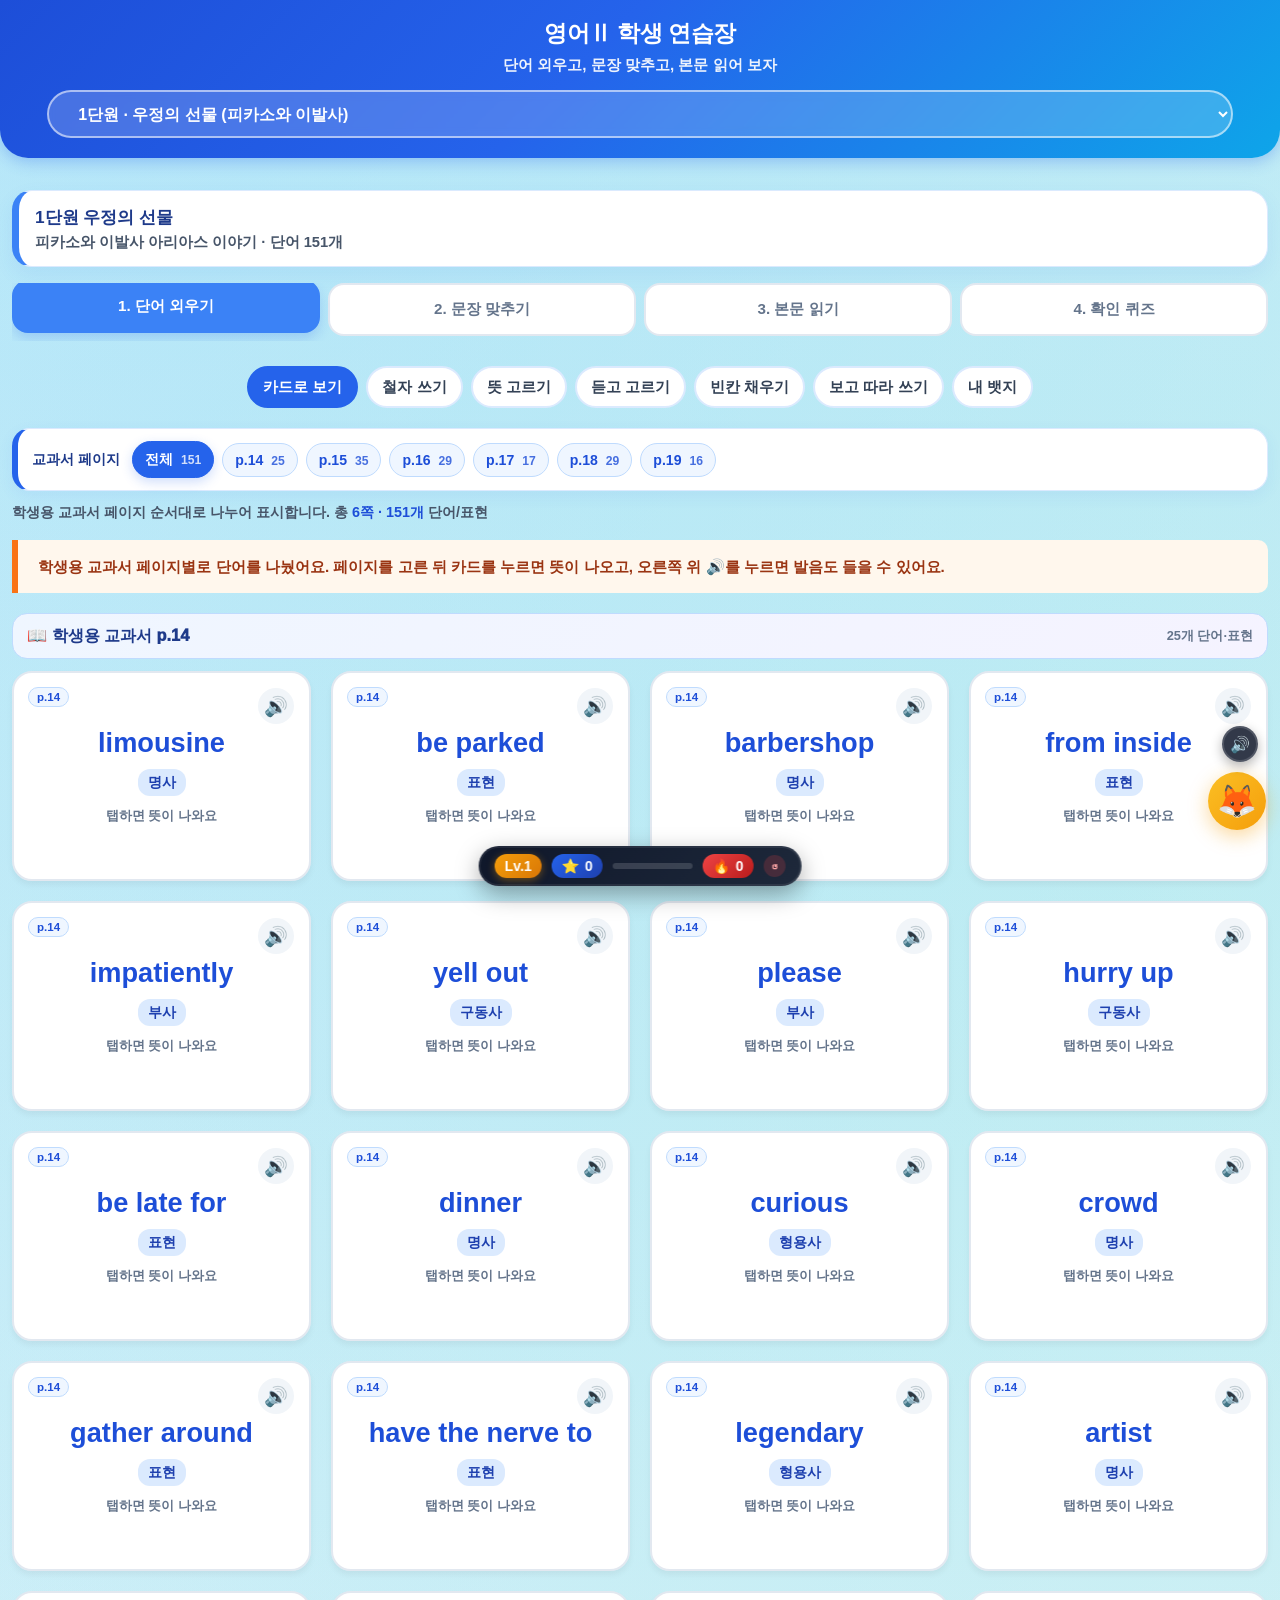
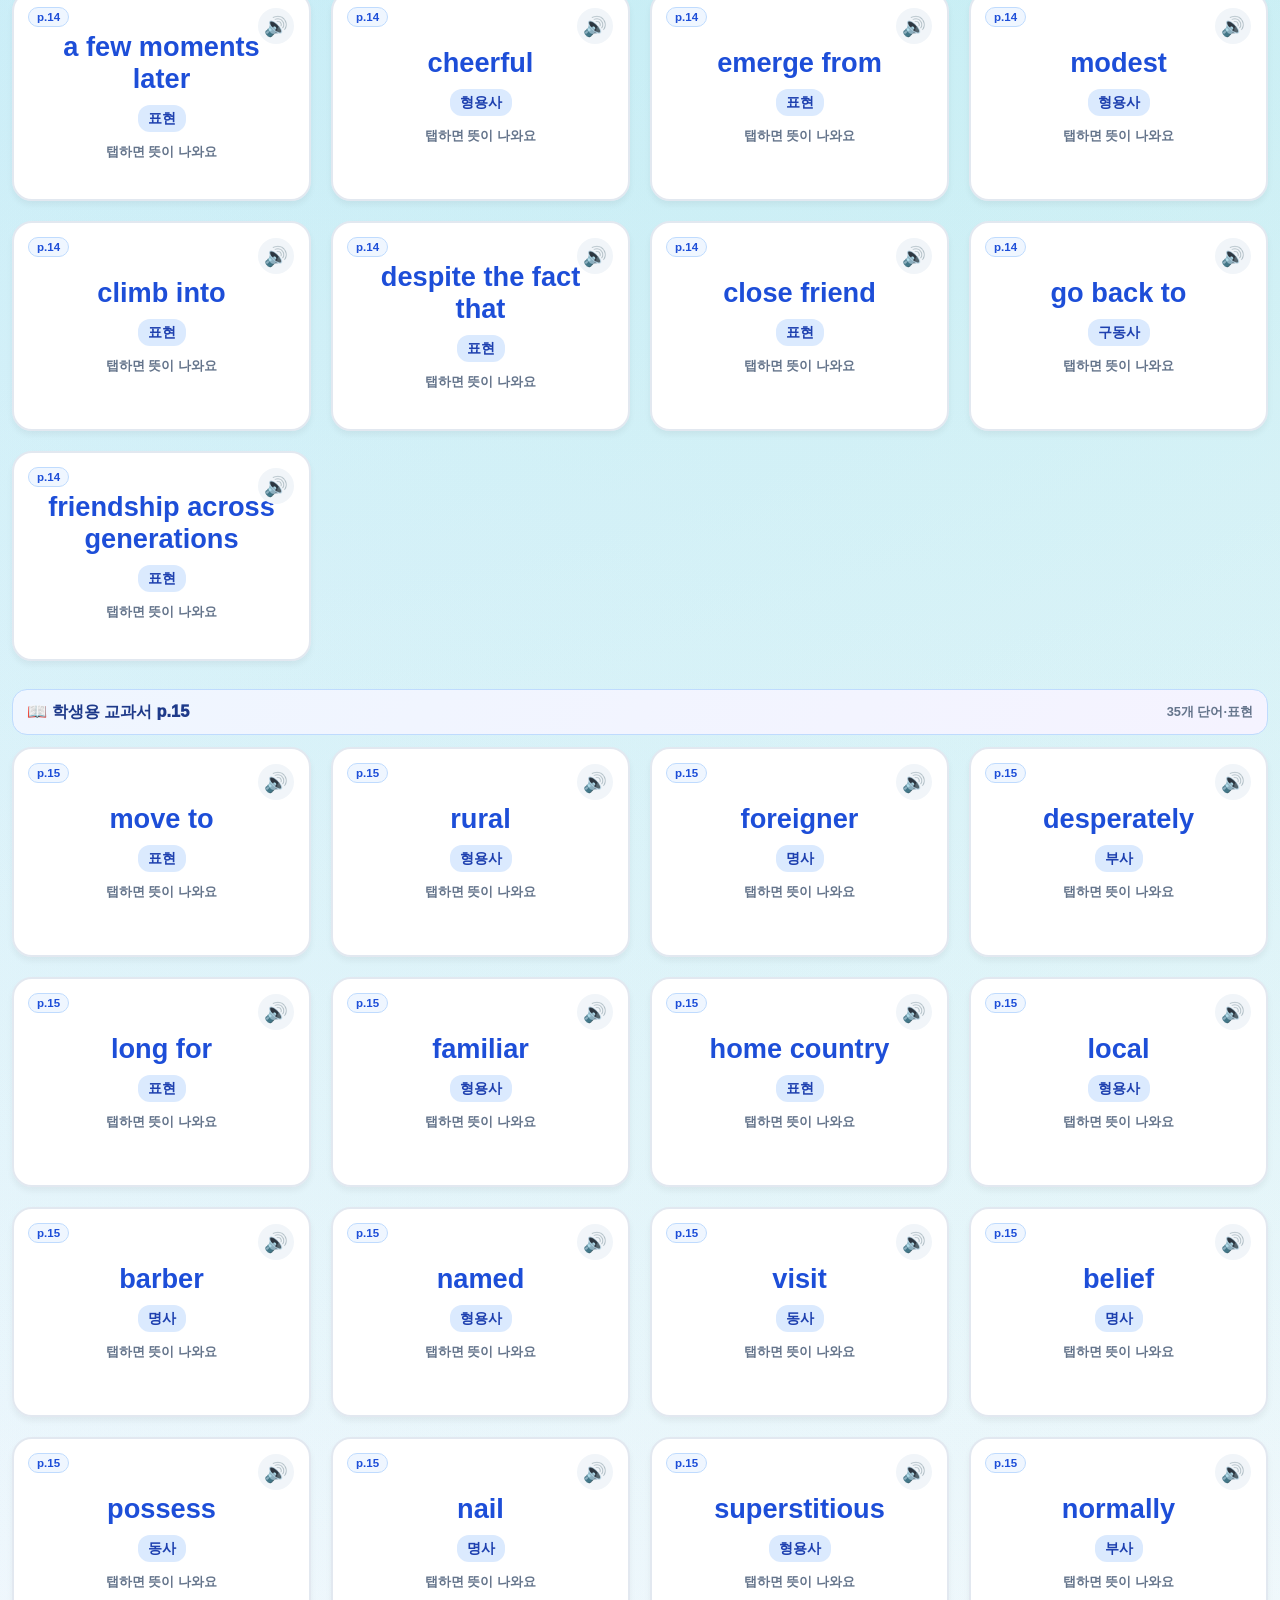
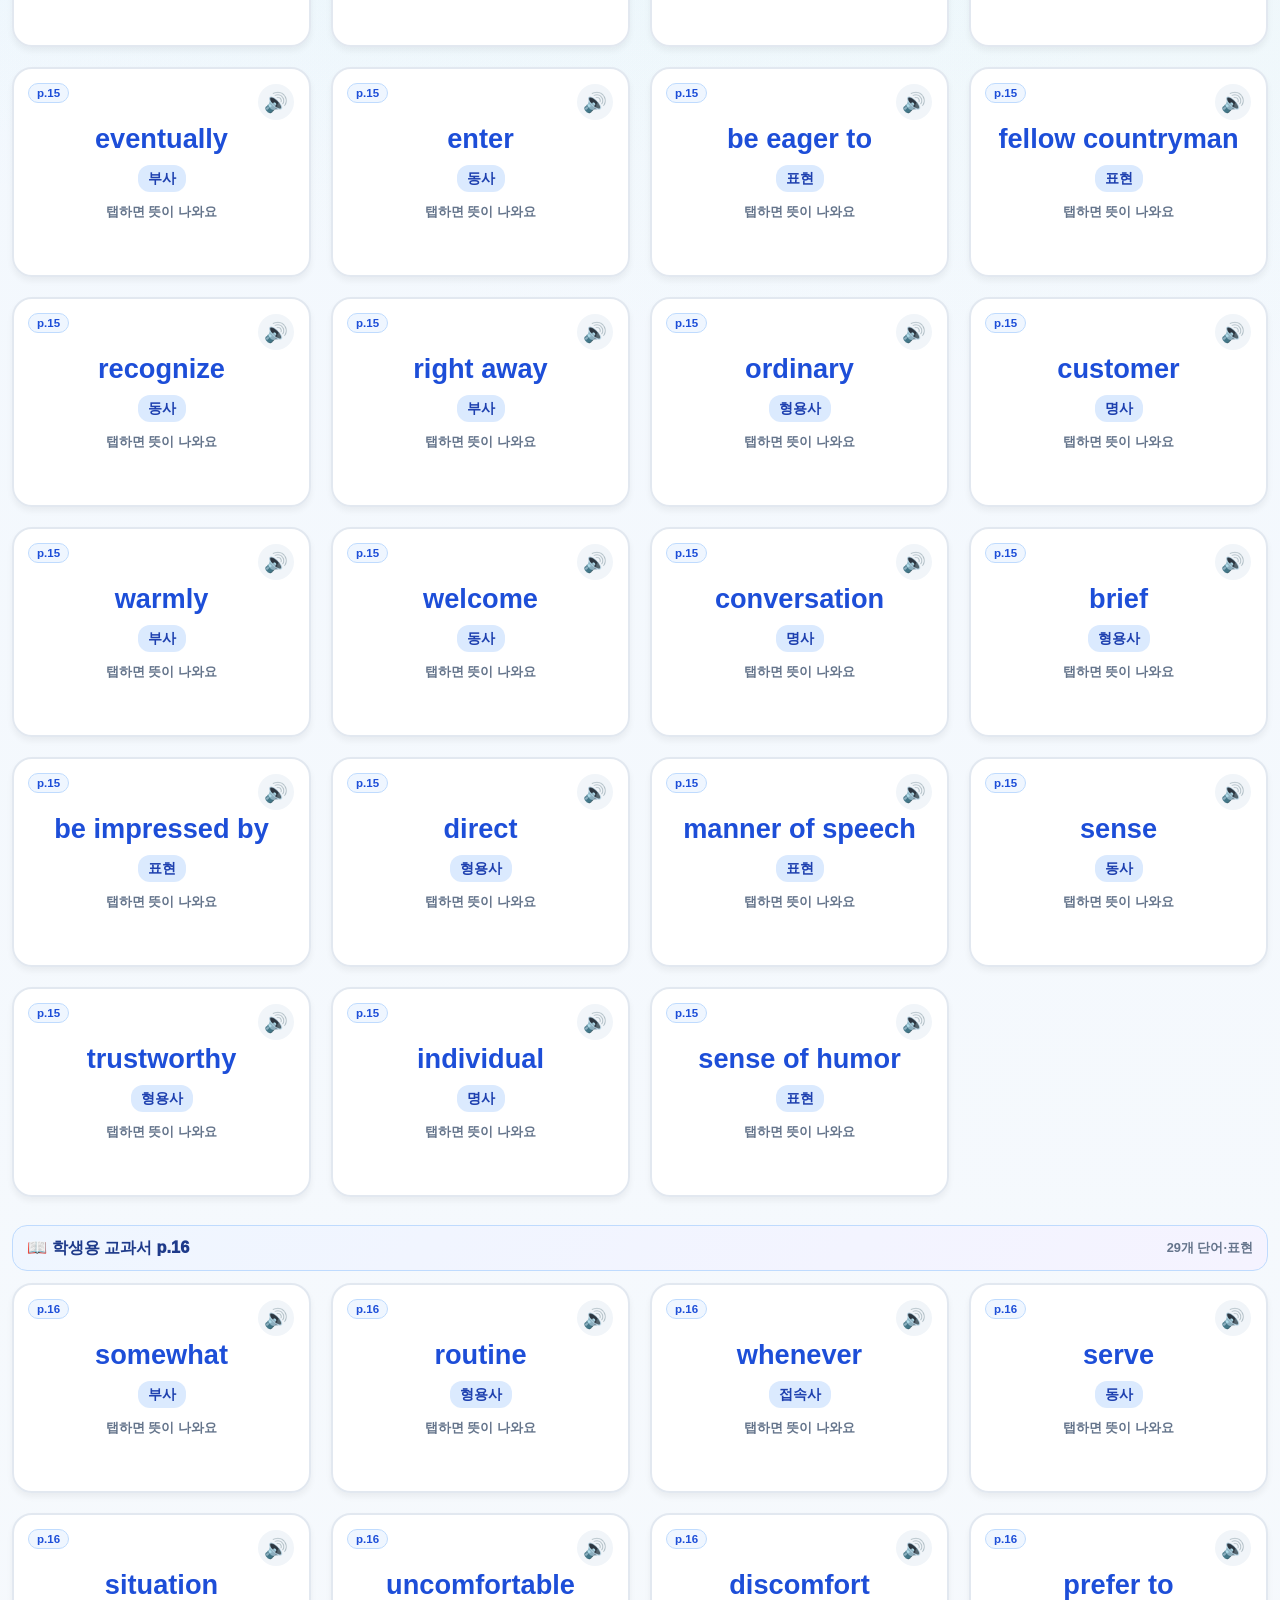
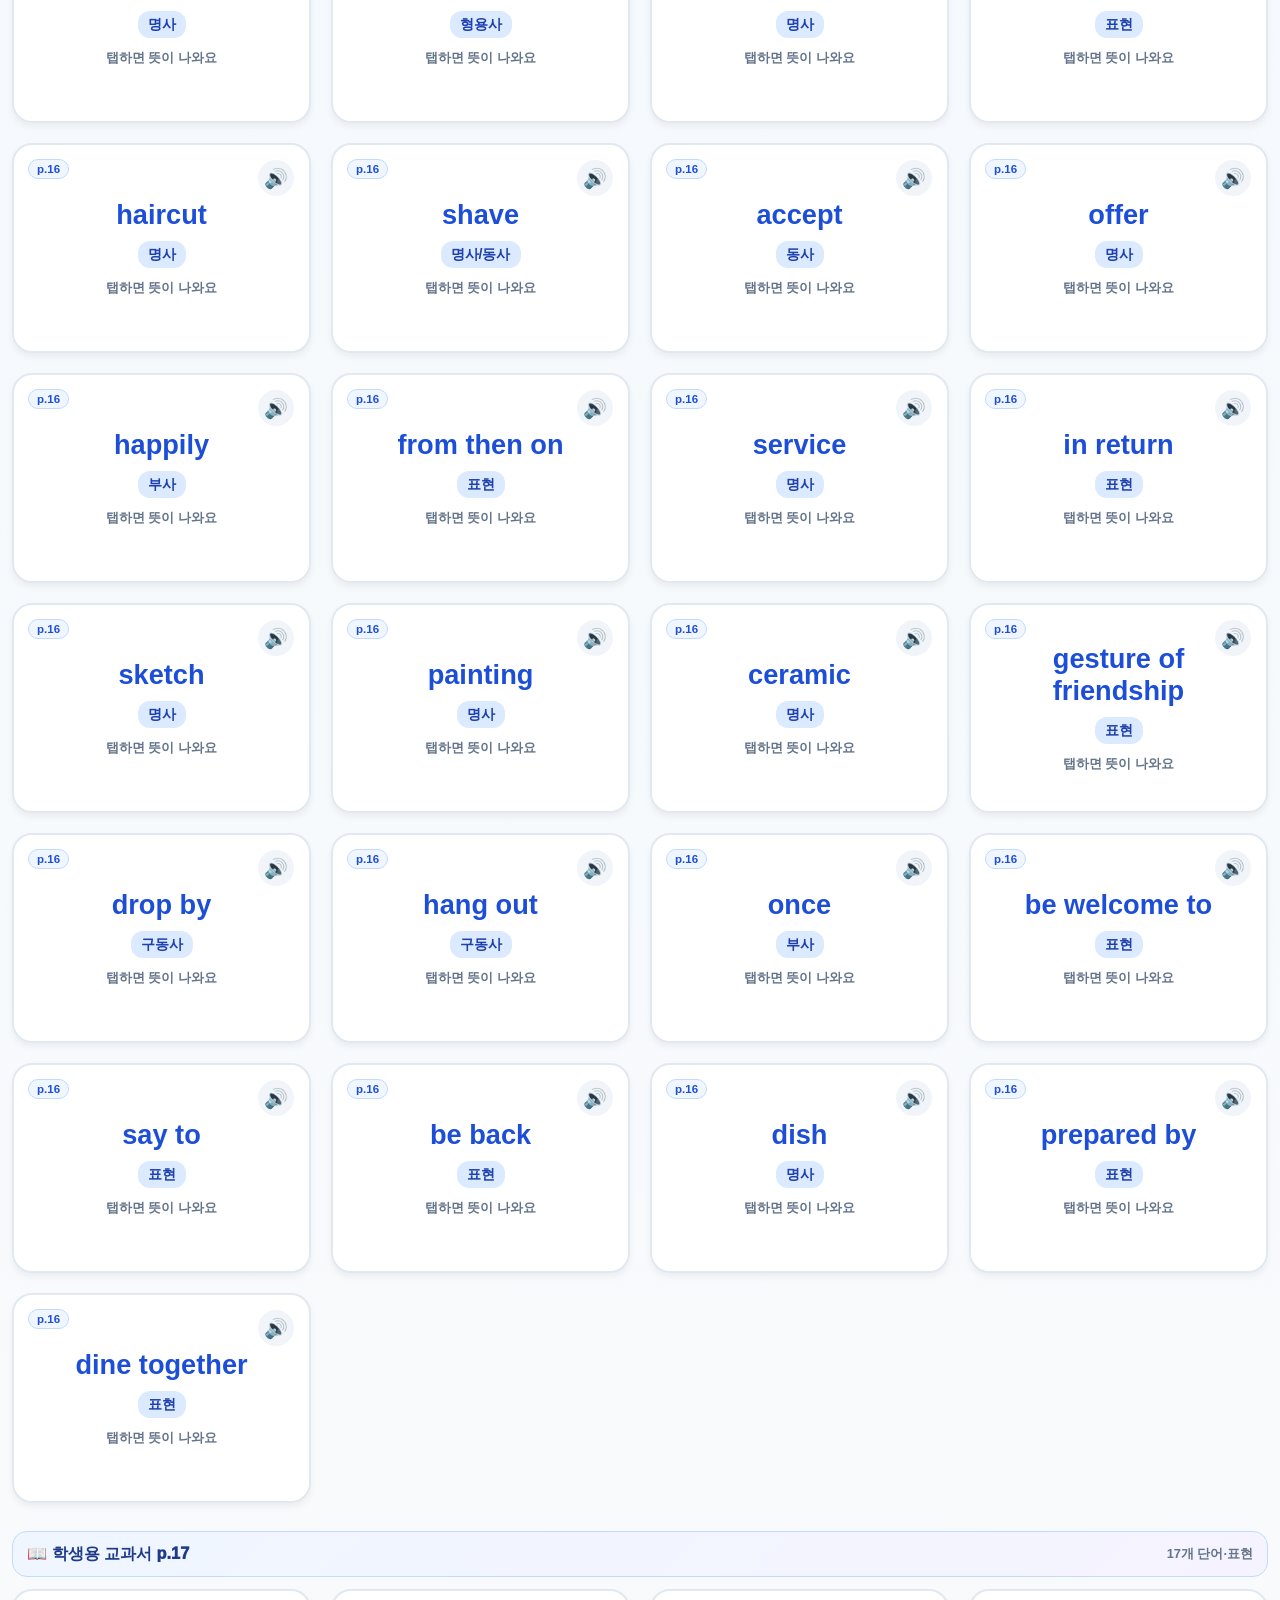
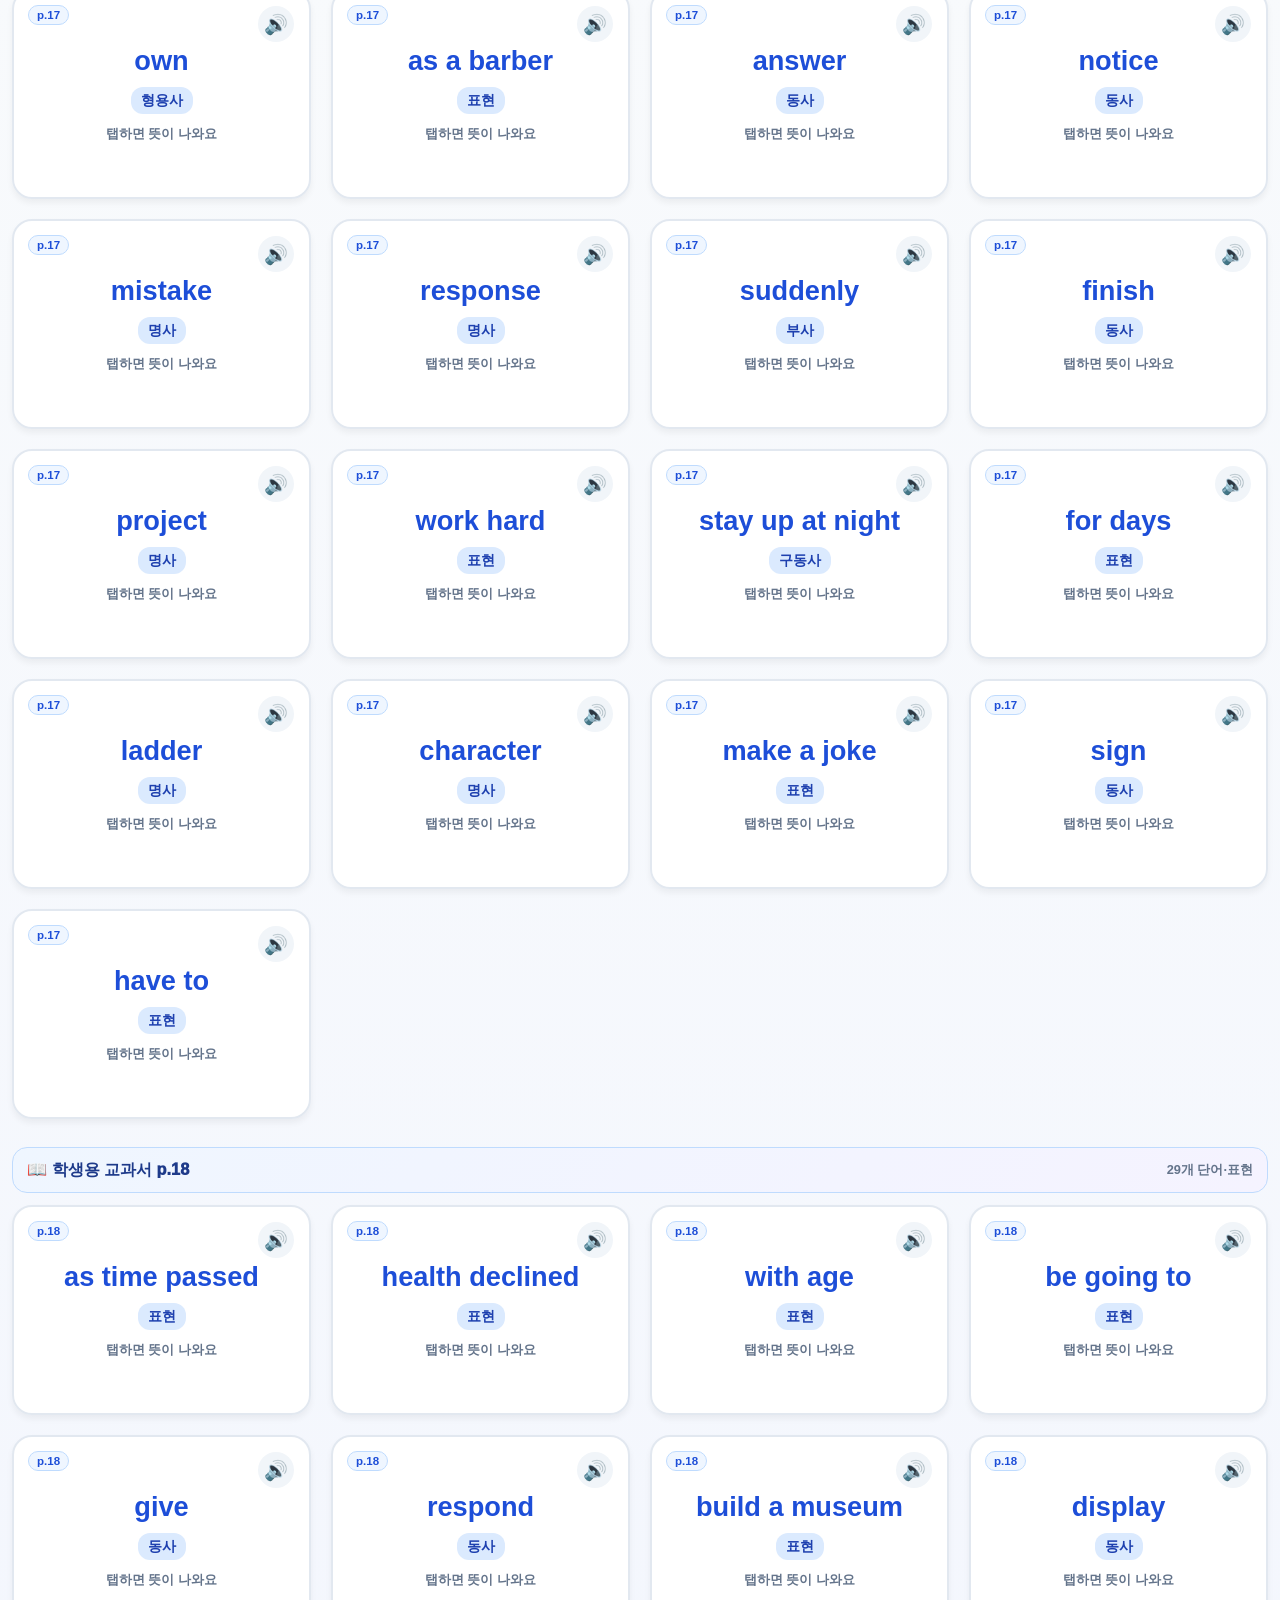
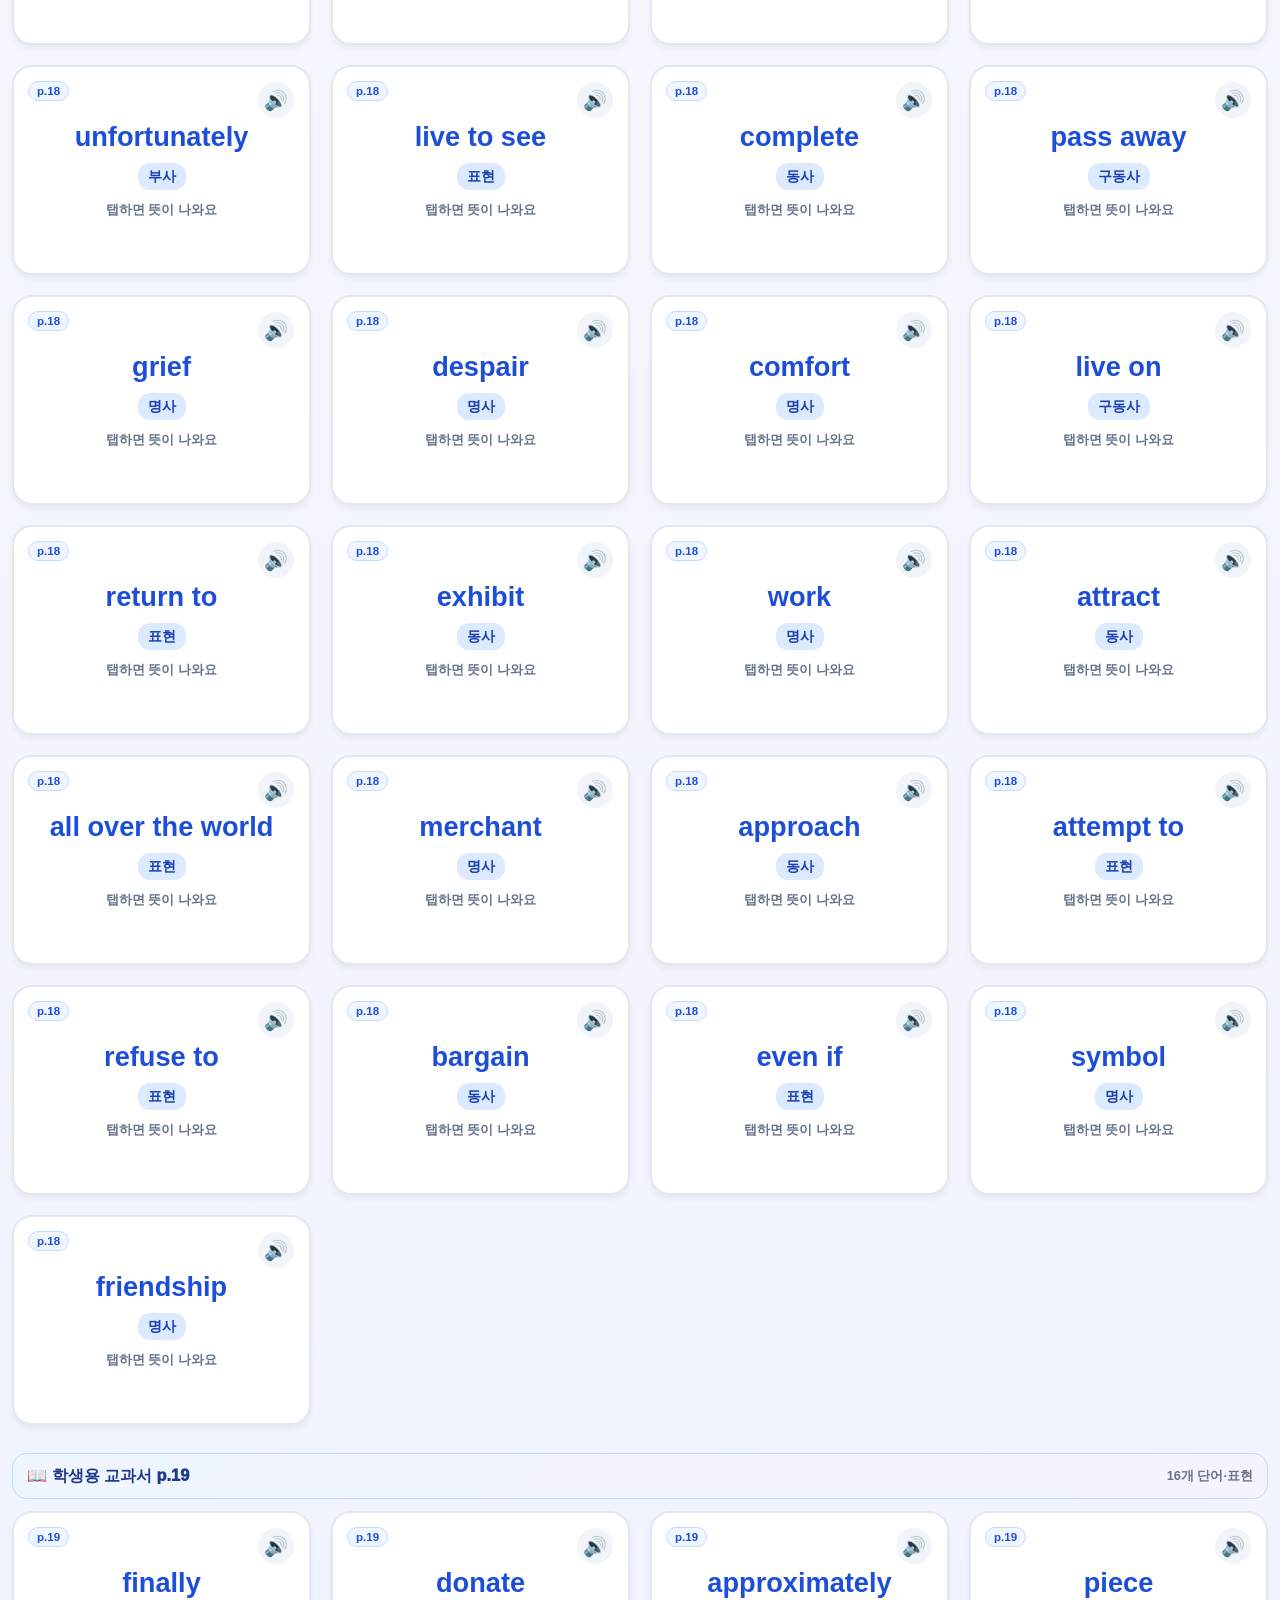
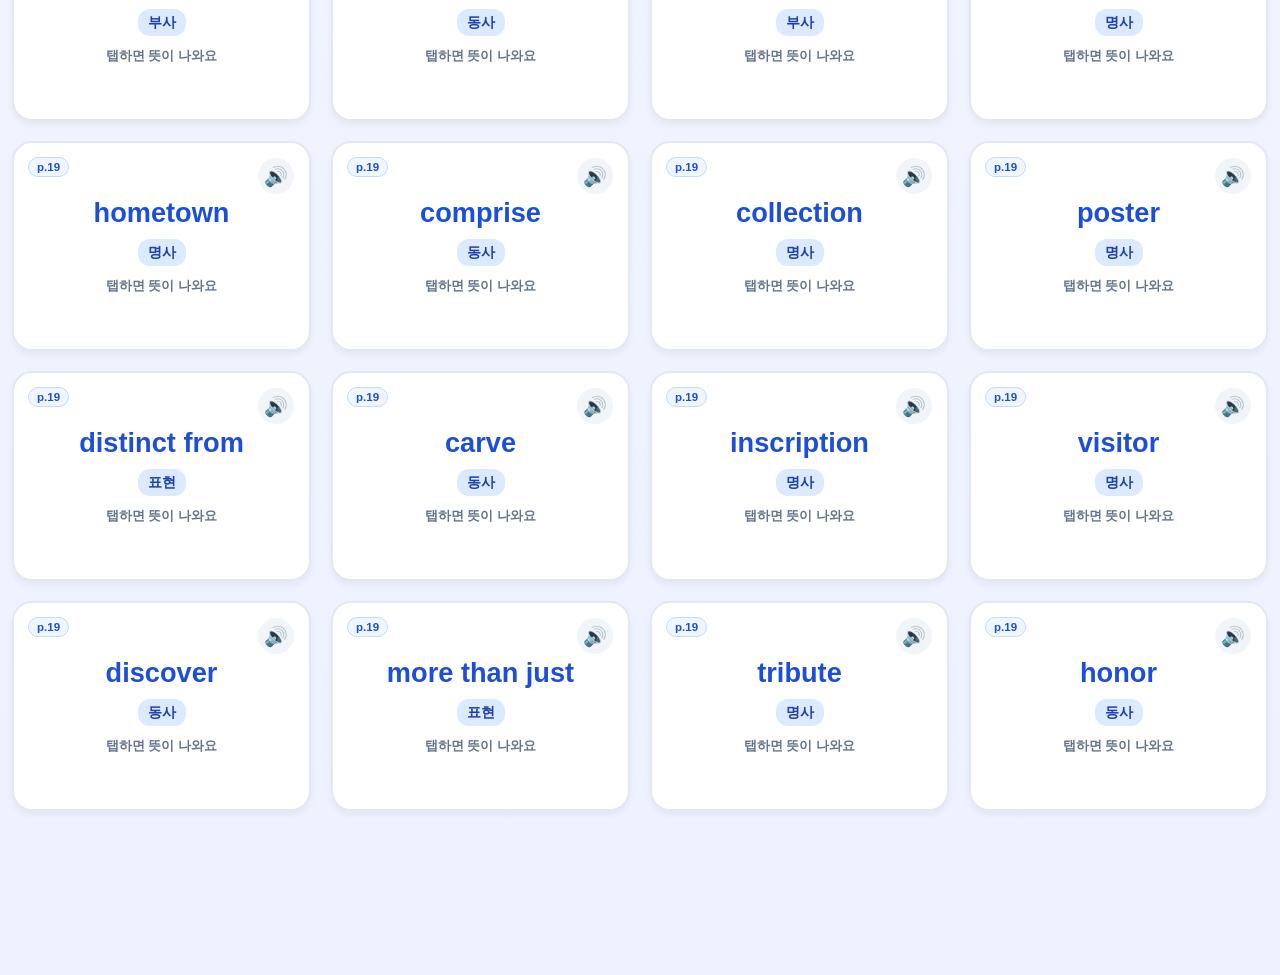
==== commit f8cccb4b: "Update index.html" ====
--- a/index.html
+++ b/index.html
@@ -3,7 +3,7 @@
 <head>
   <meta charset="UTF-8">
   <meta name="viewport" content="width=device-width, initial-scale=1.0, viewport-fit=cover">
-  <title>영어Ⅱ (조수경) Lesson 1–4·6 학생용</title>
+  <title>영어Ⅱ (조수경) Lesson 1–4·6 학생용 · 단어 정리본</title>
 <style>
     /* [스타일 시트 - Standard Format] */
     :root {
@@ -535,6 +535,125 @@
   padding: 12px 36px; border-radius: 25px; font-size: 1rem; font-weight: 800; cursor: pointer;
 }
 </style>
+
+<style id="vocabPageStyles">
+  .vocab-page-nav {
+    display:flex;
+    flex-wrap:wrap;
+    gap:8px;
+    align-items:center;
+    margin:2px 0 10px;
+    padding:12px 14px;
+    background:#ffffff;
+    border:1.5px solid #dbeafe;
+    border-left:6px solid #2563eb;
+    border-radius:18px;
+    box-shadow:0 5px 16px rgba(37,99,235,.07);
+  }
+  .vocab-page-nav::before {
+    content:'교과서 페이지';
+    color:#1e3a8a;
+    font-weight:900;
+    margin-right:4px;
+    font-size:.9rem;
+  }
+  .vocab-page-btn {
+    border:1.5px solid #bfdbfe;
+    background:#eff6ff;
+    color:#1d4ed8;
+    border-radius:999px;
+    padding:8px 12px;
+    font-size:.88rem;
+    font-weight:900;
+    cursor:pointer;
+    transition:.15s ease;
+  }
+  .vocab-page-btn:hover { background:#dbeafe; transform:translateY(-1px); }
+  .vocab-page-btn.active {
+    background:#2563eb;
+    border-color:#2563eb;
+    color:#fff;
+    box-shadow:0 4px 12px rgba(37,99,235,.22);
+  }
+  .vocab-page-btn .count {
+    display:inline-block;
+    margin-left:4px;
+    opacity:.8;
+    font-size:.76rem;
+  }
+  .vocab-page-summary {
+    margin:0 0 16px;
+    color:#475569;
+    font-size:.9rem;
+    font-weight:750;
+    line-height:1.55;
+  }
+  .vocab-page-summary b { color:#1d4ed8; }
+  #vocabList.grouped-by-page { display:block; }
+  .vocab-page-section {
+    margin:0 0 28px;
+    scroll-margin-top:18px;
+  }
+  .vocab-page-heading {
+    display:flex;
+    align-items:center;
+    justify-content:space-between;
+    gap:10px;
+    margin:0 0 12px;
+    padding:11px 14px;
+    border-radius:15px;
+    background:linear-gradient(135deg,#eff6ff,#f5f3ff);
+    border:1.5px solid #bfdbfe;
+    color:#1e3a8a;
+    font-size:1.02rem;
+    font-weight:950;
+  }
+  .vocab-page-heading small {
+    color:#64748b;
+    font-size:.8rem;
+    font-weight:800;
+  }
+  .flashcard-page-grid {
+    display:grid;
+    grid-template-columns:repeat(auto-fill,minmax(280px,1fr));
+    gap:20px;
+  }
+  .vocab-card-page {
+    position:absolute;
+    left:14px;
+    top:14px;
+    z-index:4;
+    padding:3px 8px;
+    border-radius:999px;
+    background:#eff6ff;
+    border:1px solid #bfdbfe;
+    color:#1d4ed8;
+    font-size:.72rem;
+    font-weight:900;
+  }
+  @media (max-width:720px) {
+    .vocab-page-nav { padding:10px; }
+    .vocab-page-nav::before { width:100%; margin-bottom:2px; }
+    .vocab-page-btn { flex:1 1 auto; text-align:center; }
+    .flashcard-page-grid { grid-template-columns:1fr; gap:14px; }
+    .vocab-page-heading { position:sticky; top:0; z-index:3; }
+  }
+</style>
+<style id="vocabPosSynonymPatch">
+  .card-synonym {
+    margin-top: 2px;
+    padding: 5px 10px;
+    border-radius: 999px;
+    background: rgba(255,255,255,.16);
+    color: #fff;
+    font-size: .88rem;
+    font-weight: 700;
+  }
+  .card-synonym b { margin-right:6px; color:#bfdbfe; }
+  .card-example { font-size:.88rem; margin-top:9px; color:#dbeafe; line-height:1.45; }
+  .flashcard .card-pos { max-width:90%; text-align:center; }
+</style>
+
 </head>
 <body>
 <div id="pageScroller">
@@ -572,8 +691,10 @@
         <button id="modeCopy" class="mode-btn" onclick="setVocabMode('copy')">보고 따라 쓰기</button>
         <button id="modeBadge" class="mode-btn" onclick="setVocabMode('badge')">내 뱃지</button>
       </div>
+      <div id="vocabPageNav" class="vocab-page-nav" aria-label="학생용 교과서 페이지별 단어 선택"></div>
+      <div id="vocabPageSummary" class="vocab-page-summary"></div>
       <div id="vocabCardMode">
-        <div class="tip-box">카드를 누르면 뜻이 나와요. 오른쪽 위 🔊를 누르면 발음도 들을 수 있어요.</div>
+        <div class="tip-box">학생용 교과서 페이지별로 단어를 나눴어요. 페이지를 고른 뒤 카드를 누르면 뜻이 나오고, 오른쪽 위 🔊를 누르면 발음도 들을 수 있어요.</div>
         <div id="vocabList" class="flashcard-container"></div>
       </div>
       <div id="vocabGameMode" style="display:none;"><div id="vocabGameArea"></div></div>
@@ -602,7 +723,7 @@
 </div>
 
 <script>
-    const lessons = {"L1": {"title": "Lesson 1 The Gift of Friendship", "subtitle": "Picasso and His Barber", "vocab": [{"word": "Vallauris", "pos": "n.", "meaningKo": "발로리스", "example": "In Vallauris, a small town in the South of France, a black limousine was parked outside a barbershop."}, {"word": "South of France", "pos": "phr.", "meaningKo": "프랑스 남부", "example": "In Vallauris, a small town in the South of France, a black limousine was parked outside a barbershop."}, {"word": "limousine", "pos": "n.", "meaningKo": "리무진, 고급 승용차", "example": "In Vallauris, a small town in the South of France, a black limousine was parked outside a barbershop."}, {"word": "be parked", "pos": "phr.", "meaningKo": "주차되어 있다", "example": "In Vallauris, a small town in the South of France, a black limousine was parked outside a "}, {"word": "barbershop", "pos": "n.", "meaningKo": "이발소", "example": "In Vallauris, a small town in the South of France, a black limousine was parked outside a barbershop."}, {"word": "from inside", "pos": "phr.", "meaningKo": "~의 안쪽에서", "example": "From inside the car, Pablo Picasso impatiently yelled out."}, {"word": "impatiently", "pos": "adv.", "meaningKo": "조급하게, 성급하게", "example": "From inside the car, Pablo Picasso impatiently yelled out."}, {"word": "yell out", "pos": "phr.", "meaningKo": "큰 소리로 외치다", "example": "From inside the car, Pablo Picasso impatiently yelled out."}, {"word": "please", "pos": "n.", "meaningKo": "제발", "example": "“Please, Arias, hurry up.”"}, {"word": "hurry up", "pos": "phr.", "meaningKo": "서두르다", "example": "“Please, Arias, hurry up.”"}, {"word": "vocative", "pos": "n.", "meaningKo": "호격", "example": "“Please, Arias, hurry up.”"}, {"word": "be late for", "pos": "phr.", "meaningKo": "~에 늦다", "example": "“We’ll be late for dinner.”"}, {"word": "dinner", "pos": "n.", "meaningKo": "저녁 식사", "example": "“We’ll be late for dinner.”"}, {"word": "curious", "pos": "adj.", "meaningKo": "호기심 많은", "example": "A curious crowd gathered around the car, wondering who had the nerve to make the legendary artist wait."}, {"word": "crowd", "pos": "n.", "meaningKo": "군중", "example": "A curious crowd gathered around the car, wondering who had the nerve to make the legendary artist wait."}, {"word": "gather around", "pos": "phr.", "meaningKo": "~ 주위에 모이다", "example": "A curious crowd gathered around the car, wondering who had the nerve to make the legendary"}, {"word": "have the nerve to", "pos": "phr.", "meaningKo": "감히 ~하다", "example": "A curious crowd gathered around the car, wondering who had the nerve to make the legendary"}, {"word": "legendary", "pos": "adj.", "meaningKo": "전설적인", "example": "A curious crowd gathered around the car, wondering who had the nerve to make the legendary artist wait."}, {"word": "artist", "pos": "n.", "meaningKo": "예술가", "example": "A curious crowd gathered around the car, wondering who had the nerve to make the legendary artist wait."}, {"word": "a few moments later", "pos": "phr.", "meaningKo": "잠시 후", "example": "A few moments later, Eugenio Arias, a man with a cheerful smile, emerged from his modest shop."}, {"word": "cheerful", "pos": "n.", "meaningKo": "밝은, 쾌활한", "example": "A few moments later, Eugenio Arias, a man with a cheerful smile, emerged from his modest shop."}, {"word": "emerge from", "pos": "phr.", "meaningKo": "~에서 나오다, 드러나다", "example": "A few moments later, Eugenio Arias, a man with a cheerful smile, emerged from his modest s"}, {"word": "modest", "pos": "n.", "meaningKo": "소박한, 수수한", "example": "A few moments later, Eugenio Arias, a man with a cheerful smile, emerged from his modest shop."}, {"word": "climb into", "pos": "phr.", "meaningKo": "~ 안으로 올라타다", "example": "“Let’s go,” he said as he climbed into the limousine."}, {"word": "despite the fact that", "pos": "phr.", "meaningKo": "~라는 사실에도 불구하고", "example": "Despite the fact that Picasso was twenty-eight years older than Arias, the two had been close friends for twenty years."}, {"word": "close friend", "pos": "phr.", "meaningKo": "가까운 친구", "example": "Despite the fact that Picasso was twenty-eight years older than Arias, the two had been close friends for twenty years."}, {"word": "go back to", "pos": "phr.", "meaningKo": "~로 돌아가다", "example": "Let’s go back to that summer afternoon when their friendship across generations began."}, {"word": "friendship across generations", "pos": "phr.", "meaningKo": "세대를 뛰어넘은 우정", "example": "Let’s go back to that summer afternoon when their friendship across generations began."}, {"word": "move to", "pos": "phr.", "meaningKo": "~로 이사하다, 옮기다", "example": "In 1947, Picasso left the crowded city of Paris and moved to the quiet rural town of Valla"}, {"word": "rural", "pos": "n.", "meaningKo": "시골의", "example": "In 1947, Picasso left the crowded city of Paris and moved to the quiet rural town of Vallauris."}, {"word": "foreigner", "pos": "n.", "meaningKo": "외국인", "example": "As a foreigner, he often desperately longed for familiar faces from his home country, Spain."}, {"word": "desperately", "pos": "adv.", "meaningKo": "간절히, 절박하게", "example": "As a foreigner, he often desperately longed for familiar faces from his home country, Spain."}, {"word": "long for", "pos": "phr.", "meaningKo": "~을 간절히 바라다, 그리워하다", "example": "As a foreigner, he often desperately longed for familiar faces from his home country, Spai"}, {"word": "familiar", "pos": "adj.", "meaningKo": "익숙한", "example": "As a foreigner, he often desperately longed for familiar faces from his home country, Spain."}, {"word": "home country", "pos": "phr.", "meaningKo": "고국", "example": "As a foreigner, he often desperately longed for familiar faces from his home country, Spain."}, {"word": "local", "pos": "n.", "meaningKo": "현지의, 지역의", "example": "A friend told him about a local barber from Spain named Arias."}, {"word": "barber", "pos": "n.", "meaningKo": "이발사", "example": "A friend told him about a local barber from Spain named Arias."}, {"word": "named", "pos": "n.", "meaningKo": "~라는 이름의", "example": "A friend told him about a local barber from Spain named Arias."}, {"word": "visit", "pos": "n.", "meaningKo": "방문", "example": "For Picasso, it was not easy to visit the barbershop because he had a belief that anyone who possessed his hair or nails would have control "}, {"word": "belief", "pos": "n.", "meaningKo": "믿음, 신념", "example": "For Picasso, it was not easy to visit the barbershop because he had a belief that anyone who possessed his hair or nails would have control "}, {"word": "possess", "pos": "v.", "meaningKo": "소유하다, 지니다", "example": "For Picasso, it was not easy to visit the barbershop because he had a belief that anyone who possessed his hair or nails would have control "}, {"word": "nail", "pos": "n.", "meaningKo": "손톱, 발톱", "example": "For Picasso, it was not easy to visit the barbershop because he had a belief that anyone who possessed his hair or nails would have control "}, {"word": "would", "pos": "n.", "meaningKo": "~할 것이다, ~하곤 했다", "example": "For Picasso, it was not easy to visit the barbershop because he had a belief that anyone who possessed his hair or nails would have control "}, {"word": "superstitious", "pos": "adj.", "meaningKo": "미신을 믿는, 미신적인", "example": "Too superstitious to let other people cut his hair, he normally chose to cut his own hair."}, {"word": "let A V", "pos": "phr.", "meaningKo": "A가 ~하게 하다", "example": "Too superstitious to let other people cut his hair, he normally chose to cut his own hair."}, {"word": "normally", "pos": "adv.", "meaningKo": "보통, 평소에는", "example": "Too superstitious to let other people cut his hair, he normally chose to cut his own hair."}, {"word": "eventually", "pos": "adv.", "meaningKo": "마침내, 결국", "example": "Eventually, Picasso gathered his courage and entered Arias’s barbershop because he was so eager to meet his fellow countryman."}, {"word": "enter", "pos": "n.", "meaningKo": "~에 들어가다", "example": "Eventually, Picasso gathered his courage and entered Arias’s barbershop because he was so eager to meet his fellow countryman."}, {"word": "be eager to", "pos": "phr.", "meaningKo": "~하기를 간절히 바라다", "example": "Eventually, Picasso gathered his courage and entered Arias’s barbershop because he was so "}, {"word": "fellow countryman", "pos": "phr.", "meaningKo": "동포, 같은 나라 사람", "example": "Eventually, Picasso gathered his courage and entered Arias’s barbershop because he was so eager to meet his fellow countryman."}, {"word": "recognize", "pos": "v.", "meaningKo": "알아보다, 인식하다", "example": "Arias recognized the famous artist right away, but he treated Picasso like an ordinary customer."}, {"word": "right away", "pos": "phr.", "meaningKo": "즉시, 바로", "example": "Arias recognized the famous artist right away, but he treated Picasso like an ordinary customer."}, {"word": "ordinary", "pos": "n.", "meaningKo": "평범한, 보통의", "example": "Arias recognized the famous artist right away, but he treated Picasso like an ordinary customer."}, {"word": "customer", "pos": "n.", "meaningKo": "손님, 고객", "example": "Arias recognized the famous artist right away, but he treated Picasso like an ordinary customer."}, {"word": "warmly", "pos": "adv.", "meaningKo": "따뜻하게, 다정하게", "example": "Leading him to a chair, Arias warmly welcomed Picasso in Spanish."}, {"word": "welcome", "pos": "v.", "meaningKo": "환영하다, 맞이하다", "example": "Leading him to a chair, Arias warmly welcomed Picasso in Spanish."}, {"word": "conversation", "pos": "n.", "meaningKo": "대화", "example": "Despite the fact that their conversation was brief that day, Picasso was deeply impressed by Arias’s direct and simple manner of speech."}, {"word": "brief", "pos": "n.", "meaningKo": "짧은, 간단한", "example": "Despite the fact that their conversation was brief that day, Picasso was deeply impressed by Arias’s direct and simple manner of speech."}, {"word": "be impressed by", "pos": "phr.", "meaningKo": "~에 깊은 인상을 받다", "example": "Despite the fact that their conversation was brief that day, Picasso was deeply impressed "}, {"word": "direct", "pos": "adj.", "meaningKo": "직설적인, 직접적인", "example": "Despite the fact that their conversation was brief that day, Picasso was deeply impressed by Arias’s direct and simple manner of speech."}, {"word": "manner of speech", "pos": "phr.", "meaningKo": "말투, 말하는 방식", "example": "Despite the fact that their conversation was brief that day, Picasso was deeply impressed by Arias’s direct and simple manner of speech."}, {"word": "sense", "pos": "v.", "meaningKo": "느끼다, 감지하다", "example": "He sensed that Arias was a trustworthy individual with a great sense of humor who put people at ease."}, {"word": "trustworthy", "pos": "adj.", "meaningKo": "신뢰할 수 있는", "example": "He sensed that Arias was a trustworthy individual with a great sense of humor who put people at ease."}, {"word": "individual", "pos": "n.", "meaningKo": "개인, 사람", "example": "He sensed that Arias was a trustworthy individual with a great sense of humor who put people at ease."}, {"word": "sense of humor", "pos": "phr.", "meaningKo": "유머 감각", "example": "He sensed that Arias was a trustworthy individual with a great sense of humor who put people at ease."}, {"word": "somewhat", "pos": "n.", "meaningKo": "다소, 어느 정도", "example": "Picasso’s visits to Arias’s barbershop became somewhat routine after that."}, {"word": "routine", "pos": "adj.", "meaningKo": "일상적인 일, 정해진 절차", "example": "Picasso’s visits to Arias’s barbershop became somewhat routine after that."}, {"word": "whenever", "pos": "n.", "meaningKo": "~할 때마다", "example": "Whenever he visited, the other customers let him be served first."}, {"word": "serve", "pos": "v.", "meaningKo": "응대하다, 서비스를 제공하다", "example": "Whenever he visited, the other customers let him be served first."}, {"word": "situation", "pos": "n.", "meaningKo": "상황", "example": "This situation made Picasso feel uncomfortable because it caused other people to wait longer."}, {"word": "uncomfortable", "pos": "n.", "meaningKo": "불편한", "example": "This situation made Picasso feel uncomfortable because it caused other people to wait longer."}, {"word": "cause A to V", "pos": "phr.", "meaningKo": "A가 ~하게 만들다", "example": "This situation made Picasso feel uncomfortable because it caused other people to wait long"}, {"word": "discomfort", "pos": "n.", "meaningKo": "불편함", "example": "Sensing his discomfort, Arias asked if Picasso would prefer to get haircuts and shaves at home."}, {"word": "prefer to", "pos": "phr.", "meaningKo": "~하기를 선호하다", "example": "Sensing his discomfort, Arias asked if Picasso would prefer to get haircuts and shaves at home."}, {"word": "haircut", "pos": "n.", "meaningKo": "이발", "example": "Sensing his discomfort, Arias asked if Picasso would prefer to get haircuts and shaves at home."}, {"word": "shave", "pos": "v.", "meaningKo": "면도하다; 면도", "example": "Sensing his discomfort, Arias asked if Picasso would prefer to get haircuts and shaves at home."}, {"word": "accept", "pos": "n.", "meaningKo": "받아들이다", "example": "Picasso happily accepted the offer."}, {"word": "offer", "pos": "n.", "meaningKo": "제안", "example": "Picasso happily accepted the offer."}, {"word": "happily", "pos": "adv.", "meaningKo": "기쁘게, 흔쾌히", "example": "Picasso happily accepted the offer."}, {"word": "from then on", "pos": "phr.", "meaningKo": "그때부터 계속", "example": "Arias went to Picasso’s house to cut his hair from then on, but he never charged Picasso for his services."}, {"word": "service", "pos": "n.", "meaningKo": "서비스, 봉사", "example": "Arias went to Picasso’s house to cut his hair from then on, but he never charged Picasso for his services."}, {"word": "in return", "pos": "phr.", "meaningKo": "그 보답으로", "example": "In return, Picasso gave him sketches, paintings, and ceramics as a gesture of friendship."}, {"word": "sketch", "pos": "n.", "meaningKo": "스케치", "example": "In return, Picasso gave him sketches, paintings, and ceramics as a gesture of friendship."}, {"word": "painting", "pos": "n.", "meaningKo": "그림, 회화", "example": "In return, Picasso gave him sketches, paintings, and ceramics as a gesture of friendship."}, {"word": "ceramic", "pos": "n.", "meaningKo": "도자기", "example": "In return, Picasso gave him sketches, paintings, and ceramics as a gesture of friendship."}, {"word": "gesture of friendship", "pos": "phr.", "meaningKo": "우정의 표시", "example": "In return, Picasso gave him sketches, paintings, and ceramics as a gesture of friendship."}, {"word": "drop by", "pos": "phr.", "meaningKo": "잠깐 들르다", "example": "As their friendship grew stronger, Arias started to drop by Picasso’s house, not to shave or cut his hair, but to hang out."}, {"word": "hang out", "pos": "phr.", "meaningKo": "함께 시간을 보내다", "example": "As their friendship grew stronger, Arias started to drop by Picasso’s house, not to shave or cut his hair, but to hang out."}, {"word": "once", "pos": "n.", "meaningKo": "한 번, 한때", "example": "Picasso once said to Arias, “You are always welcome to come to my house.”"}, {"word": "be welcome to", "pos": "phr.", "meaningKo": "~해도 좋다, ~을 환영하다", "example": "Picasso once said to Arias, “You are always welcome to come to my house.”"}, {"word": "say to", "pos": "phr.", "meaningKo": "~에게 말하다", "example": "Picasso once said to Arias, “You are always welcome to come to my house.”"}, {"word": "feel like + 절", "pos": "phr.", "meaningKo": "마치 ~인 것처럼 느끼다", "example": "“When you’re here, I feel like I’m back in Spain.”"}, {"word": "be back", "pos": "phr.", "meaningKo": "돌아와 있다", "example": "“When you’re here, I feel like I’m back in Spain.”"}, {"word": "dish", "pos": "n.", "meaningKo": "요리", "example": "Picasso also paid frequent visits to Arias’s home, where he enjoyed Spanish dishes prepared by Arias’s mother."}, {"word": "prepared by", "pos": "phr.", "meaningKo": "~에 의해 준비된", "example": "Picasso also paid frequent visits to Arias’s home, where he enjoyed Spanish dishes prepared by Arias’s mother."}, {"word": "dine together", "pos": "phr.", "meaningKo": "함께 식사하다", "example": "When they dined together, they would sit and talk for hours."}, {"word": "own", "pos": "n.", "meaningKo": "자신의", "example": "Picasso once asked Arias, “What do you think about your own work as a barber?”"}, {"word": "as a barber", "pos": "phr.", "meaningKo": "이발사로서", "example": "Picasso once asked Arias, “What do you think about your own work as a barber?”"}, {"word": "answer", "pos": "v.", "meaningKo": "대답하다", "example": "Arias answered, “Well, when I finish a haircut for a customer, I always notice my mistakes.”"}, {"word": "notice", "pos": "v.", "meaningKo": "알아차리다, 발견하다", "example": "Arias answered, “Well, when I finish a haircut for a customer, I always notice my mistakes.”"}, {"word": "mistake", "pos": "n.", "meaningKo": "실수", "example": "Arias answered, “Well, when I finish a haircut for a customer, I always notice my mistakes.”"}, {"word": "response", "pos": "n.", "meaningKo": "대답, 반응", "example": "Upon hearing Arias’s response, Picasso suddenly hugged him and said, “You’re an artist.”"}, {"word": "suddenly", "pos": "adv.", "meaningKo": "갑자기", "example": "Upon hearing Arias’s response, Picasso suddenly hugged him and said, “You’re an artist.”"}, {"word": "finish", "pos": "v.", "meaningKo": "끝내다, 완성하다", "example": "“I always see some mistakes whenever I finish my paintings.”"}, {"word": "project", "pos": "n.", "meaningKo": "작업, 프로젝트", "example": "One day, Picasso was busy painting War and Peace, one of his largest projects, when Arias paid him a visit."}, {"word": "work hard", "pos": "phr.", "meaningKo": "열심히 일하다", "example": "Picasso had been working hard staying up at night for days."}, {"word": "stay up at night", "pos": "phr.", "meaningKo": "밤을 새우다", "example": "Picasso had been working hard staying up at night for days."}, {"word": "for days", "pos": "phr.", "meaningKo": "며칠 동안", "example": "Picasso had been working hard staying up at night for days."}, {"word": "ladder", "pos": "n.", "meaningKo": "사다리", "example": "Seeing this, Arias assisted Picasso with his work, from moving a ladder around for Picasso to painting some characters."}, {"word": "character", "pos": "n.", "meaningKo": "인물, 글자, 특징", "example": "Seeing this, Arias assisted Picasso with his work, from moving a ladder around for Picasso to painting some characters."}, {"word": "make a joke", "pos": "phr.", "meaningKo": "농담하다", "example": "So Picasso made a joke, “Now I have to sign this painting Picasso and Arias.”"}, {"word": "sign", "pos": "v.", "meaningKo": "서명하다", "example": "So Picasso made a joke, “Now I have to sign this painting Picasso and Arias.”"}, {"word": "have to", "pos": "phr.", "meaningKo": "~해야 하다", "example": "So Picasso made a joke, “Now I have to sign this painting Picasso and Arias.”"}, {"word": "as time passed", "pos": "phr.", "meaningKo": "시간이 지나면서", "example": "As time passed, Picasso’s health declined with age."}, {"word": "health declined", "pos": "phr.", "meaningKo": "건강이 쇠약해졌다", "example": "As time passed, Picasso’s health declined with age."}, {"word": "with age", "pos": "phr.", "meaningKo": "나이가 들면서", "example": "As time passed, Picasso’s health declined with age."}, {"word": "be going to", "pos": "phr.", "meaningKo": "~할 예정이다", "example": "One day, Picasso asked Arias, “What are you going to do with all the paintings and sketche"}, {"word": "give", "pos": "n.", "meaningKo": "주다", "example": "One day, Picasso asked Arias, “What are you going to do with all the paintings and sketche"}, {"word": "respond", "pos": "v.", "meaningKo": "대답하다, 반응하다", "example": "Arias responded that he would build a museum in Spain to display the works."}, {"word": "build a museum", "pos": "phr.", "meaningKo": "박물관을 짓다", "example": "Arias responded that he would build a museum in Spain to display the works."}, {"word": "display", "pos": "v.", "meaningKo": "전시하다", "example": "Arias responded that he would build a museum in Spain to display the works."}, {"word": "Picasso was moved", "pos": "phr.", "meaningKo": "감동받았다", "example": "Picasso was moved to hear that and swore to help Arias."}, {"word": "to hear that", "pos": "phr.", "meaningKo": "그 말을 듣고", "example": "Picasso was moved to hear that and swore to help Arias."}, {"word": "unfortunately", "pos": "adv.", "meaningKo": "불행히도, 안타깝게도", "example": "Unfortunately, he did not live to see the museum completed, passing away in 1973."}, {"word": "live to see", "pos": "phr.", "meaningKo": "살아서 ~을 보다", "example": "Unfortunately, he did not live to see the museum completed, passing away in 1973."}, {"word": "complete", "pos": "v.", "meaningKo": "완성하다", "example": "Unfortunately, he did not live to see the museum completed, passing away in 1973."}, {"word": "pass away", "pos": "phr.", "meaningKo": "사망하다, 돌아가시다", "example": "Unfortunately, he did not live to see the museum completed, passing away in 1973."}, {"word": "grief", "pos": "adj.", "meaningKo": "큰 슬픔, 비탄", "example": "Arias was in grief and despair but found comfort in knowing that his best friend would live on through his art."}, {"word": "despair", "pos": "n.", "meaningKo": "절망", "example": "Arias was in grief and despair but found comfort in knowing that his best friend would live on through his art."}, {"word": "comfort", "pos": "n.", "meaningKo": "위안", "example": "Arias was in grief and despair but found comfort in knowing that his best friend would live on through his art."}, {"word": "live on", "pos": "phr.", "meaningKo": "계속 살아남다, 남아 있다", "example": "Arias was in grief and despair but found comfort in knowing that his best friend would live on through his art."}, {"word": "return to", "pos": "phr.", "meaningKo": "~로 돌아가다", "example": "A few years later, Arias returned to Spain and exhibited Picasso’s works."}, {"word": "exhibit", "pos": "v.", "meaningKo": "전시하다", "example": "A few years later, Arias returned to Spain and exhibited Picasso’s works."}, {"word": "work", "pos": "n.", "meaningKo": "작품", "example": "A few years later, Arias returned to Spain and exhibited Picasso’s works."}, {"word": "attract", "pos": "n.", "meaningKo": "끌어들이다", "example": "This small exhibit attracted visitors from all over the world."}, {"word": "all over the world", "pos": "phr.", "meaningKo": "전 세계에서", "example": "This small exhibit attracted visitors from all over the world."}, {"word": "merchant", "pos": "n.", "meaningKo": "상인", "example": "A foreign merchant approached Arias one day and attempted to persuade him to sell all of Picasso’s works."}, {"word": "approach", "pos": "v.", "meaningKo": "다가가다, 접근하다", "example": "A foreign merchant approached Arias one day and attempted to persuade him to sell all of Picasso’s works."}, {"word": "attempt to", "pos": "phr.", "meaningKo": "~하려고 시도하다", "example": "A foreign merchant approached Arias one day and attempted to persuade him to sell all of P"}, {"word": "refuse to", "pos": "phr.", "meaningKo": "~하기를 거절하다", "example": "He refused to bargain, saying, “Even if you bring all the money in your country, I will no"}, {"word": "bargain", "pos": "v.", "meaningKo": "흥정하다", "example": "He refused to bargain, saying, “Even if you bring all the money in your country, I will not sell any of his works to you.”"}, {"word": "even if", "pos": "phr.", "meaningKo": "비록 ~하더라도", "example": "He refused to bargain, saying, “Even if you bring all the money in your country, I will not sell any of his works to you.”"}, {"word": "symbol", "pos": "n.", "meaningKo": "상징", "example": "“His works are symbols of the friendship between Picasso and me.”"}, {"word": "between A and B", "pos": "phr.", "meaningKo": "A와 B 사이에", "example": "“His works are symbols of the friendship between Picasso and me.”"}, {"word": "friendship", "pos": "n.", "meaningKo": "우정", "example": "“His works are symbols of the friendship between Picasso and me.”"}, {"word": "finally", "pos": "adv.", "meaningKo": "마침내", "example": "The Museo Picasso - Colección Eugenio Arias (The Picasso Museum - Eugenio Arias Collection) was finally completed."}, {"word": "donate", "pos": "v.", "meaningKo": "기부하다", "example": "This was possible because Arias donated approximately sixty pieces of Picasso’s works to Arias’s hometown of Buitrago del Lozoya."}, {"word": "approximately", "pos": "adv.", "meaningKo": "대략, 거의", "example": "This was possible because Arias donated approximately sixty pieces of Picasso’s works to Arias’s hometown of Buitrago del Lozoya."}, {"word": "piece", "pos": "n.", "meaningKo": "작품, 조각", "example": "This was possible because Arias donated approximately sixty pieces of Picasso’s works to Arias’s hometown of Buitrago del Lozoya."}, {"word": "hometown", "pos": "n.", "meaningKo": "고향", "example": "This was possible because Arias donated approximately sixty pieces of Picasso’s works to Arias’s hometown of Buitrago del Lozoya."}, {"word": "comprise", "pos": "v.", "meaningKo": "~을 구성하다, ~로 이루어지다", "example": "They comprised a collection of paintings, posters, ceramics, and other works."}, {"word": "collection", "pos": "n.", "meaningKo": "컬렉션, 모음", "example": "They comprised a collection of paintings, posters, ceramics, and other works."}, {"word": "poster", "pos": "n.", "meaningKo": "포스터", "example": "They comprised a collection of paintings, posters, ceramics, and other works."}, {"word": "distinct from", "pos": "phr.", "meaningKo": "~와 구별되는", "example": "Each of them is distinct from Picasso’s other works because Picasso carved each one with the inscription Para mi amigo, Arias (For my friend"}, {"word": "carve", "pos": "v.", "meaningKo": "새기다, 조각하다", "example": "Each of them is distinct from Picasso’s other works because Picasso carved each one with the inscription Para mi amigo, Arias (For my friend"}, {"word": "inscription", "pos": "n.", "meaningKo": "새겨진 글, 명문", "example": "Each of them is distinct from Picasso’s other works because Picasso carved each one with the inscription Para mi amigo, Arias (For my friend"}, {"word": "visitor", "pos": "n.", "meaningKo": "방문객", "example": "When visitors enter this museum, they quickly discover that it is more than just a tribute to honor Picasso’s artistic legacy; it is also a "}, {"word": "discover", "pos": "v.", "meaningKo": "발견하다, 알게 되다", "example": "When visitors enter this museum, they quickly discover that it is more than just a tribute to honor Picasso’s artistic legacy; it is also a "}, {"word": "more than just", "pos": "phr.", "meaningKo": "단순한 ~ 이상의", "example": "When visitors enter this museum, they quickly discover that it is more than just a tribute to honor Picasso’s artistic legacy; it is also a "}, {"word": "tribute", "pos": "n.", "meaningKo": "헌사, 찬사", "example": "When visitors enter this museum, they quickly discover that it is more than just a tribute to honor Picasso’s artistic legacy; it is also a "}, {"word": "honor", "pos": "v.", "meaningKo": "기리다, 존경하다", "example": "When visitors enter this museum, they quickly discover that it is more than just a tribute to honor Picasso’s artistic legacy; it is also a "}], "grammarPatterns": [{"name": "Sentence 2", "desc": "From inside the car는 ‘차 안에서부터’라는 출발점·위치 표현입니다. yelled out은 그냥 말한 것이 아니라 ‘큰 소리로 외쳤다’는 뜻의 구동사입니다.", "meaning": "차 안에서 파블로 피카소가 성급하게 소리쳤다.", "sentence": "From inside the car, Pablo Picasso impatiently yelled out", "formula": "From inside the car는 ‘차 안에서부터’라는 출발점·위치 표현입니다. yelled out은 그냥 말한 것이 아니라 ‘큰 소리로 외", "baseTranslation": "차 안에서 파블로 피카소가 성급하게 소리쳤다."}, {"name": "Sentence 11", "desc": "As a foreigner는 ‘외국인으로서’라는 자격·입장 표현입니다. long for는 want보다", "meaning": "외국인으로 지내던 그는 고국 스페인의 낯익은 사람들을 자주 간절히 그리워했다.", "sentence": "As a foreigner, he often desperately longed for familiar faces from his home country, Spain", "formula": "As a foreigner는 ‘외국인으로서’라는 자격·입장 표현입니다. long for는 want보다", "baseTranslation": "외국인으로 지내던 그는 고국 스페인의 낯익은 사람들을 자주 간절히 그리워했다."}, {"name": "Sentence 16", "desc": "but은 기대와 반대되는 흐름을 만듭니다. 유명인인 줄 알았지만 특별 대우하지 않았다는 대조가 핵심입니다. like an ordinary customer는 ‘평범한 손님처럼’이라는 전치사구입니다.", "meaning": "아리아스는 그 유명한 예술가를 곧바로 알아보았지만, 피카소를 평범한 손님처럼 대했다.", "sentence": "Arias recognized the famous artist right away, but he treated Picasso like an ordinary customer", "formula": "but은 기대와 반대되는 흐름을 만듭니다. 유명인인 줄 알았지만 특별 대우하지 않았다는 대조가 핵심입니다. like an ordinary cus", "baseTranslation": "아리아스는 그 유명한 예술가를 곧바로 알아보았지만, 피카소를 평범한 손님처럼 대했다."}, {"name": "Sentence 20", "desc": "become은 2형식 동사라서 뒤에 보어가 옵니다. visits가 복수처럼 보여도 핵심은 ‘방문하는 일’이고, become의 보어 routine은 상태 변화를 나타냅니다.", "meaning": "그 후로 피카소가 아리아스의 이발소를 찾는 일은 어느 정도 일상이 되었다.", "sentence": "Picasso's visits to Arias's barbershop became somewhat routine after that", "formula": "become은 2형식 동사라서 뒤에 보어가 옵니다. visits가 복수처럼 보여도 핵심은 ‘방문하는 일’이고, become의 보어 routine", "baseTranslation": "그 후로 피카소가 아리아스의 이발소를 찾는 일은 어느 정도 일상이 되었다."}, {"name": "Sentence 23", "desc": "Sensing his discomfort는 이유나 시간을 나타내는 분사구문입니다. if절은 ‘~인지 아닌지’라는 뜻으로 asked의 목적어입니다. would prefer to는 ‘~하는 것을 더 좋아하다’입니다.", "meaning": "피카소가 불편해하는 것을 알아차린 아리아스는 집에서 이발과 면도를 받는 것을 더 선호하는지 물었다.", "sentence": "Sensing his discomfort, Arias asked if Picasso would prefer to get haircuts and shaves at home", "formula": "Sensing his discomfort는 이유나 시간을 나타내는 분사구문입니다. if절은 ‘~인지 아닌지’라는 뜻으로 asked의 목적어입니다", "baseTranslation": "피카소가 불편해하는 것을 알아차린 아리아스는 집에서 이발과 면도를 받는 것을 더 선호하는지 물었다."}, {"name": "Sentence 26", "desc": "gave him sketches...는 4형식입니다. him은 받는 사람, sketches 등은 받은 물건입니다. as a gesture of friendship은 ‘우정의 표시로’입니다.", "meaning": "그 보답으로 피카소는 우정의 표시로 그에게 스케치, 그림, 도자기를 주었다.", "sentence": "In return, Picasso gave him sketches, paintings, and ceramics as a gesture of friendship", "formula": "gave him sketches...는 4형식입니다. him은 받는 사람, sketches 등은 받은 물건입니다. as a gesture of ", "baseTranslation": "그 보답으로 피카소는 우정의 표시로 그에게 스케치, 그림, 도자기를 주었다."}, {"name": "Sentence 31", "desc": "would는 여기서 과거에 반복된 습관을 나타냅니다. sit and talk는 두 동작이 자연스럽게 이어지는 병렬입니다.", "meaning": "그들이 함께 식사할 때면, 그들은 몇 시간 동안 앉아서 이야기를 나누곤 했다.", "sentence": "When they dined together, they would sit and talk for hours", "formula": "would는 여기서 과거에 반복된 습관을 나타냅니다. sit and talk는 두 동작이 자연스럽게 이어지는 병렬입니다.", "baseTranslation": "그들이 함께 식사할 때면, 그들은 몇 시간 동안 앉아서 이야기를 나누곤 했다."}, {"name": "Sentence 33", "desc": "when I finish ...는 반복되는 상황에서 ‘~을 끝내고 나면’이라는 뜻입니다. notice는 그냥 ‘보다’가 아니라 실수 등을 ‘알아차리다, 발견하다’입니다.", "meaning": "아리아스는 “글쎄요, 저는 손님의 이발을 끝내고 나면 늘 제 실수를 발견합니다.”라고 대답했다.", "sentence": "Arias answered, \"Well, when I finish a haircut for a customer, I always notice my mistakes.\"", "formula": "when I finish ...는 반복되는 상황에서 ‘~을 끝내고 나면’이라는 뜻입니다. notice는 그냥 ‘보다’가 아니라 실수 등을 ‘알아", "baseTranslation": "아리아스는 “글쎄요, 저는 손님의 이발을 끝내고 나면 늘 제 실수를 발견합니다.”라고 대답했다."}, {"name": "Sentence 39", "desc": "make a joke는 ‘농담하다’입니다. sign this painting Picasso and Arias는 문맥상 ‘이 그림에 Picasso and Arias라고 서명하다’이며, 아리아스의 도움을 농담으로 인정한", "meaning": "그래서 피카소는 “이제 이 그림에는 ‘피카소와 아리아스’라고 서명해야겠군.”이라고 농담했다.", "sentence": "So Picasso made a joke, \"Now I have to sign this painting Picasso and Arias.\"", "formula": "make a joke는 ‘농담하다’입니다. sign this painting Picasso and Arias는 문맥상 ‘이 그림에 Picasso", "baseTranslation": "그래서 피카소는 “이제 이 그림에는 ‘피카소와 아리아스’라고 서명해야겠군.”이라고 농담했다."}, {"name": "Sentence 42", "desc": "that절 전체가 responded의 내용입니다. would build는 과거 시점에서 본 미래입니다. to display the works는 ‘작품들을 전시하기 위해’라는 목적입니다.", "meaning": "아리아스는 그 작품들을 전시하기 위해 스페인에 박물관을 세우겠다고 대답했다.", "sentence": "Arias responded that he would build a museum in Spain to display the works", "formula": "that절 전체가 responded의 내용입니다. would build는 과거 시점에서 본 미래입니다. to display the works는 ", "baseTranslation": "아리아스는 그 작품들을 전시하기 위해 스페인에 박물관을 세우겠다고 대답했다."}, {"name": "Sentence 44", "desc": "live to see는 ‘살아서 ~을 보다’입니다. see the museum completed는 ‘박물관이 완공된 것을 보다’이고, completed는 목적어 the museum의 상태를 설명합니다. passing", "meaning": "안타깝게도 그는 살아서 박물관이 완공되는 것을 보지 못하고 1973년에 세상을 떠났다.", "sentence": "Unfortunately, he did not live to see the museum completed, passing away in 1973", "formula": "live to see는 ‘살아서 ~을 보다’입니다. see the museum completed는 ‘박물관이 완공된 것을 보다’이고, compl", "baseTranslation": "안타깝게도 그는 살아서 박물관이 완공되는 것을 보지 못하고 1973년에 세상을 떠났다."}, {"name": "Sentence 47", "desc": "from all over the world는 visitors를 뒤에서 꾸며 ‘전 세계에서 온 방문객들’이라는 뜻입니다. attract는 ‘관심이나 사람을 끌어들이다’입니다.", "meaning": "이 작은 전시는 전 세계에서 온 방문객들을 끌어들였다.", "sentence": "This small exhibit attracted visitors from all over the world", "formula": "from all over the world는 visitors를 뒤에서 꾸며 ‘전 세계에서 온 방문객들’이라는 뜻입니다. attract는 ‘관심이", "baseTranslation": "이 작은 전시는 전 세계에서 온 방문객들을 끌어들였다."}], "readingText": "<h3>Lesson 1 The Gift of Friendship</h3>\n<h4>p.14</h4>\n<p>In Vallauris, a small town in the South of France, a black limousine was parked outside a barbershop.</p>\n<p>From inside the car, Pablo Picasso impatiently yelled out.</p>\n<p>&quot;Please, Arias, hurry up.&quot;</p>\n<p>&quot;We&#x27;ll be late for dinner.&quot;</p>\n<p>A curious crowd gathered around the car, wondering who had the nerve to make the legendary artist wait.</p>\n<p>A few moments later, Eugenio Arias, a man with a cheerful smile, emerged from his modest shop.</p>\n<p>&quot;Let&#x27;s go,&quot; he said as he climbed into the limousine.</p>\n<p>Despite the fact that Picasso was twenty-eight years older than Arias, the two had been close friends for twenty years.</p>\n<p>Let&#x27;s go back to that summer afternoon when their friendship across generations began.</p>\n<h4>p.15</h4>\n<p>In 1947, Picasso left the crowded city of Paris and moved to the quiet rural town of Vallauris.</p>\n<p>As a foreigner, he often desperately longed for familiar faces from his home country, Spain.</p>\n<p>A friend told him about a local barber from Spain named Arias.</p>\n<p>For Picasso, it was not easy to visit the barbershop because he had a belief that anyone who possessed his hair or nails would have control over him.</p>\n<p>Too superstitious to let other people cut his hair, he normally chose to cut his own hair.</p>\n<p>Eventually, Picasso gathered his courage and entered Arias&#x27;s barbershop because he was so eager to meet his fellow countryman.</p>\n<p>Arias recognized the famous artist right away, but he treated Picasso like an ordinary customer.</p>\n<p>Leading him to a chair, Arias warmly welcomed Picasso in Spanish.</p>\n<p>Despite the fact that their conversation was brief that day, Picasso was deeply impressed by Arias&#x27;s direct and simple manner of speech.</p>\n<p>He sensed that Arias was a trustworthy individual with a great sense of humor who put people at ease.</p>\n<h4>p.16</h4>\n<p>Picasso&#x27;s visits to Arias&#x27;s barbershop became somewhat routine after that.</p>\n<p>Whenever he visited, the other customers let him be served first.</p>\n<p>This situation made Picasso feel uncomfortable because it caused other people to wait longer.</p>\n<p>Sensing his discomfort, Arias asked if Picasso would prefer to get haircuts and shaves at home.</p>\n<p>Picasso happily accepted the offer.</p>\n<p>Arias went to Picasso&#x27;s house to cut his hair from then on, but he never charged Picasso for his services.</p>\n<p>In return, Picasso gave him sketches, paintings, and ceramics as a gesture of friendship.</p>\n<p>As their friendship grew stronger, Arias started to drop by Picasso&#x27;s house, not to shave or cut his hair, but to hang out.</p>\n<p>Picasso once said to Arias, &quot;You are always welcome to come to my house.&quot;</p>\n<p>&quot;When you&#x27;re here, I feel like I&#x27;m back in Spain.&quot;</p>\n<p>Picasso also paid frequent visits to Arias&#x27;s home, where he enjoyed Spanish dishes prepared by Arias&#x27;s mother.</p>\n<p>When they dined together, they would sit and talk for hours.</p>\n<h4>p.17</h4>\n<p>Picasso once asked Arias, &quot;What do you think about your own work as a barber?&quot;</p>\n<p>Arias answered, &quot;Well, when I finish a haircut for a customer, I always notice my mistakes.&quot;</p>\n<p>Upon hearing Arias&#x27;s response, Picasso suddenly hugged him and said, &quot;You&#x27;re an artist.&quot;</p>\n<p>&quot;I always see some mistakes whenever I finish my paintings.&quot;</p>\n<p>One day, Picasso was busy painting War and Peace, one of his largest projects, when Arias paid him a visit.</p>\n<p>Picasso had been working hard staying up at night for days.</p>\n<p>Seeing this, Arias assisted Picasso with his work, from moving a ladder around for Picasso to painting some characters.</p>\n<p>So Picasso made a joke, &quot;Now I have to sign this painting Picasso and Arias.&quot;</p>\n<h4>p.18</h4>\n<p>As time passed, Picasso&#x27;s health declined with age.</p>\n<p>One day, Picasso asked Arias, &quot;What are you going to do with all the paintings and sketches I gave you?&quot;</p>\n<p>Arias responded that he would build a museum in Spain to display the works.</p>\n<p>Picasso was moved to hear that and swore to help Arias.</p>\n<p>Unfortunately, he did not live to see the museum completed, passing away in 1973.</p>\n<p>Arias was in grief and despair but found comfort in knowing that his best friend would live on through his art.</p>\n<p>A few years later, Arias returned to Spain and exhibited Picasso&#x27;s works.</p>\n<p>This small exhibit attracted visitors from all over the world.</p>\n<p>A foreign merchant approached Arias one day and attempted to persuade him to sell all of Picasso&#x27;s works.</p>\n<p>He refused to bargain, saying, &quot;Even if you bring all the money in your country, I will not sell any of his works to you.&quot;</p>\n<p>&quot;His works are symbols of the friendship between Picasso and me.&quot;</p>\n<h4>p.19</h4>\n<p>The Museo Picasso - Colección Eugenio Arias (The Picasso Museum - Eugenio Arias Collection) was finally completed.</p>\n<p>This was possible because Arias donated approximately sixty pieces of Picasso&#x27;s works to Arias&#x27;s hometown of Buitrago del Lozoya.</p>\n<p>They comprised a collection of paintings, posters, ceramics, and other works.</p>\n<p>Each of them is distinct from Picasso&#x27;s other works because Picasso carved each one with the inscription Para mi amigo, Arias (For my friend, Arias).</p>\n<p>When visitors enter this museum, they quickly discover that it is more than just a tribute to honor Picasso&#x27;s artistic legacy; it is also a monument to the artist and barber&#x27;s lifelong friendship.</p>", "quiz": [{"q": "Q1 | Check T (true) or F (false). Arias was twenty-eight years younger than Picasso. (T/F)", "options": ["T (참)", "F (거짓)"], "a": 0, "exp": "T — 본문에 Picasso was twenty-eight years older than Arias라고 되어 있으므로, Arias는 Picasso보다 28살 어립니다."}, {"q": "Q2 | Fill in the blanks. Arias spoke to Picasso in Spanish and treated him like a(n) ____.\n(아리아스는 피카소에게 스페인어로 말했고 그를 어떤 사람처럼 대했는가?)", "options": ["intervention", "experience", "competition", "ordinary customer"], "a": 3, "exp": "ordinary customer — Arias treated Picasso like an ordinary customer."}, {"q": "Q3 | How did Picasso feel when other customers let him be served first?\n(다른 손님들이 피카소가 먼저 서비스를 받게 해 주었을 때 피카소는 어떻게 느꼈는가?)", "options": ["이 설명이 본문과 맞다", "이 설명이 본문과 다르다"], "a": 0, "exp": "He felt uncomfortable. — 다른 사람들이 더 오래 기다리게 되었기 때문입니다."}, {"q": "Q4 | What did Picasso enjoy at Arias’s house?\n(피카소는 아리아스의 집에서 무엇을 즐겼는가?)", "options": ["이 설명이 본문과 맞다", "이 설명이 본문과 다르다"], "a": 0, "exp": "He enjoyed Spanish dishes prepared by Arias’s mother. — 아리아스의 어머니가 준비한 스페인 음식을 즐겼습니다."}, {"q": "Q5 | What can be inferred from the sentence, “Now I have to sign this painting Picasso and Arias.” in line 10?\n(‘이제 나는 이 그림에 Picasso and Arias라고 서명해야겠어.’라는 말에서 무엇을 추론할 수 있는가?)", "options": ["이 설명이 본문과 맞다", "이 설명이 본문과 다르다"], "a": 0, "exp": "Picasso appreciated Arias’s help and jokingly meant that Arias had contributed to the painting. — 아리아스가 작품 작업을 도왔기 때문에, 피카소가 그의 기여와 우정을 농담으로 인정한 말입니다."}, {"q": "Q6 | STRATEGY Picasso passed away ( before / after ) the museum was completed in Spain.\n(피카소는 스페인의 미술관이 완성되기 전에/후에 세상을 떠났는가?)", "options": ["이 설명이 본문과 맞다", "이 설명이 본문과 다르다"], "a": 0, "exp": "before — he did not live to see the museum completed라고 되어 있습니다."}, {"q": "Q7 | Check T (true) or F (false). Arias refused the offer from a foreign merchant who tried to buy Picasso’s works. (T/F)", "options": ["T (참)", "F (거짓)"], "a": 0, "exp": "T — he refused to bargain이라고 되어 있습니다."}, {"q": "Q8 | OVER TO YOU If you were Arias, what would you have done with Picasso’s works?\n(당신이 아리아스였다면 피카소의 작품들을 어떻게 했을 것인가?)", "options": ["이 설명이 본문과 맞다", "이 설명이 본문과 다르다"], "a": 0, "exp": "예시 답: I would have donated them to a museum or exhibited them to honor my friendship with Picasso. — 열린 답안입니다."}, {"q": "Q9 | Fill in the blank. The artworks in the museum are ____ from Picasso’s other works because Picasso carved them with the inscription Para mi amigo, Arias.\n(미술관의 작품들은 ‘내 친구 아리아스에게’라는 문구가 새겨져 있기 때문에 피카소의 다른 작품들과 어떠한가?)", "options": ["competition", "intervention", "distinct", "experience"], "a": 2, "exp": "distinct — Each of them is distinct from Picasso’s other works."}, {"q": "다음 단어의 뜻으로 알맞은 것은?\nplease", "options": ["간절히, 절박하게", "신뢰할 수 있는", "제발", "새기다, 조각하다"], "a": 2, "exp": "please = 제발"}, {"q": "다음 단어의 뜻으로 알맞은 것은?\nmodest", "options": ["나이가 들면서", "~ 안으로 올라타다", "소박한, 수수한", "~하기를 간절히 바라다"], "a": 2, "exp": "modest = 소박한, 수수한"}, {"q": "다음 단어의 뜻으로 알맞은 것은?\ngo back to", "options": ["~에 의해 준비된", "~ 안으로 올라타다", "~할 예정이다", "~로 돌아가다"], "a": 3, "exp": "go back to = ~로 돌아가다"}, {"q": "다음 단어의 뜻으로 알맞은 것은?\nladder", "options": ["사다리", "손톱, 발톱", "~할 예정이다", "시골의"], "a": 0, "exp": "ladder = 사다리"}, {"q": "다음 단어의 뜻으로 알맞은 것은?\nrefuse to", "options": ["~하기를 거절하다", "~해야 하다", "~로 돌아가다", "현지의, 지역의"], "a": 0, "exp": "refuse to = ~하기를 거절하다"}, {"q": "다음 단어의 뜻으로 알맞은 것은?\ncollection", "options": ["대답, 반응", "작품, 조각", "스케치", "컬렉션, 모음"], "a": 3, "exp": "collection = 컬렉션, 모음"}]}, "L2": {"title": "Lesson 2 Building a Healthy Life", "subtitle": "Walking for a Healthy Life", "vocab": [{"word": "spend + 시간 + -ing", "pos": "phr.", "meaningKo": "~하는 데 시간을 보내다", "example": "How much time do you spend sitting per day?"}, {"word": "per day", "pos": "phr.", "meaningKo": "하루에", "example": "How much time do you spend sitting per day?"}, {"word": "sit", "pos": "n.", "meaningKo": "앉아 있다", "example": "How much time do you spend sitting per day?"}, {"word": "one-third", "pos": "phr.", "meaningKo": "3분의 1", "example": "Studies have found that one-third of the global population aged fifteen years and older engage in insufficient physical activity."}, {"word": "global population", "pos": "phr.", "meaningKo": "전 세계 인구", "example": "Studies have found that one-third of the global population aged fifteen years and older engage in insufficient physical activity."}, {"word": "aged fifteen years and older", "pos": "phr.", "meaningKo": "15세 이상인", "example": "Studies have found that one-third of the global population aged fifteen years and older engage in insufficient physical activity."}, {"word": "insufficient", "pos": "n.", "meaningKo": "불충분한", "example": "Studies have found that one-third of the global population aged fifteen years and older engage in insufficient physical activity."}, {"word": "engage in", "pos": "phr.", "meaningKo": "~에 참여하다", "example": "Studies have found that one-third of the global population aged fifteen years and older engage in insufficient physical activity."}, {"word": "in particular", "pos": "phr.", "meaningKo": "특히", "example": "In particular, teenagers spend too much of their time sitting down and seldom do they engage in active physical activities on a regular basi"}, {"word": "seldom", "pos": "n.", "meaningKo": "거의 ~하지 않는", "example": "In particular, teenagers spend too much of their time sitting down and seldom do they engage in active physical activities on a regular basi"}, {"word": "active physical activity", "pos": "phr.", "meaningKo": "활발한 신체 활동", "example": "In particular, teenagers spend too much of their time sitting down and seldom do they enga"}, {"word": "on a regular basis", "pos": "phr.", "meaningKo": "정기적으로", "example": "In particular, teenagers spend too much of their time sitting down and seldom do they engage in active physical activities on a regular basi"}, {"word": "scientific community", "pos": "phr.", "meaningKo": "과학계", "example": "The scientific community has even coined the term “sitting disease” for this phenomenon in order to represent the harmful health effects tha"}, {"word": "coin a term", "pos": "phr.", "meaningKo": "용어를 만들어 내다", "example": "The scientific community has even coined the term “sitting disease” for this phenomenon in"}, {"word": "phenomenon", "pos": "n.", "meaningKo": "현상", "example": "The scientific community has even coined the term “sitting disease” for this phenomenon in order to represent the harmful health effects tha"}, {"word": "result from", "pos": "phr.", "meaningKo": "~에서 비롯되다", "example": "The scientific community has even coined the term “sitting disease” for this phenomenon in order to represent the harmful health effects tha"}, {"word": "sitting disease", "pos": "phr.", "meaningKo": "의자병, 장시간 좌식 생활로 인한 건강 문제", "example": "The scientific community has even coined the term “sitting disease” for this phenomenon in order to represent the harmful health effects tha"}, {"word": "be exposed to", "pos": "phr.", "meaningKo": "~에 노출되다", "example": "The longer you sit, the more exposed you are to the dangers of obesity, heart disease, dia"}, {"word": "obesity", "pos": "n.", "meaningKo": "비만", "example": "The longer you sit, the more exposed you are to the dangers of obesity, heart disease, diabetes, and even depression."}, {"word": "heart disease", "pos": "phr.", "meaningKo": "심장병", "example": "The longer you sit, the more exposed you are to the dangers of obesity, heart disease, diabetes, and even depression."}, {"word": "diabetes", "pos": "n.", "meaningKo": "당뇨병", "example": "The longer you sit, the more exposed you are to the dangers of obesity, heart disease, diabetes, and even depression."}, {"word": "depression", "pos": "n.", "meaningKo": "우울증", "example": "The longer you sit, the more exposed you are to the dangers of obesity, heart disease, diabetes, and even depression."}, {"word": "according to", "pos": "phr.", "meaningKo": "~에 따르면", "example": "Walking, according to health experts, is one of the safest, easiest, and cheapest forms of exercise to combat sitting disease."}, {"word": "combat", "pos": "n.", "meaningKo": "막다, 맞서 싸우다", "example": "Walking, according to health experts, is one of the safest, easiest, and cheapest forms of exercise to combat sitting disease."}, {"word": "form of exercise", "pos": "phr.", "meaningKo": "운동 형태", "example": "Walking, according to health experts, is one of the safest, easiest, and cheapest forms of"}, {"word": "harmful effect", "pos": "phr.", "meaningKo": "해로운 영향", "example": "Walking is not only a simple way to avoid the harmful effects of sitting disease, but it also has other health benefits."}, {"word": "health benefit", "pos": "phr.", "meaningKo": "건강상의 이점", "example": "Walking is not only a simple way to avoid the harmful effects of sitting disease, but it also has other health benefits."}, {"word": "avoid", "pos": "v.", "meaningKo": "피하다", "example": "Walking is not only a simple way to avoid the harmful effects of sitting disease, but it also has other health benefits."}, {"word": "be aware of", "pos": "phr.", "meaningKo": "~을 알고 있다", "example": "You may already be aware of the health benefits of walking, such as bone strengthening, blood pressure reduction, and improved heart health."}, {"word": "bone strengthening", "pos": "phr.", "meaningKo": "뼈 강화", "example": "You may already be aware of the health benefits of walking, such as bone strengthening, blood pressure reduction, and improved heart health."}, {"word": "blood pressure reduction", "pos": "phr.", "meaningKo": "혈압 감소", "example": "You may already be aware of the health benefits of walking, such as bone strengthening, blood pressure reduction, and improved heart health."}, {"word": "improved heart health", "pos": "phr.", "meaningKo": "향상된 심장 건강", "example": "You may already be aware of the health benefits of walking, such as bone strengthening, blood pressure reduction, and improved heart health."}, {"word": "craving", "pos": "n.", "meaningKo": "갈망, 강한 욕구", "example": "But did you know that walking can help lower your cravings for sugary foods?"}, {"word": "sugary food", "pos": "phr.", "meaningKo": "단 음식", "example": "But did you know that walking can help lower your cravings for sugary foods?"}, {"word": "help + 동사원형", "pos": "phr.", "meaningKo": "~하는 데 도움이 되다", "example": "But did you know that walking can help lower your cravings for sugary foods?"}, {"word": "according to research", "pos": "phr.", "meaningKo": "연구에 따르면", "example": "According to research by the University of Exeter, taking daily walks for fifteen minutes can cut chocolate consumption in half."}, {"word": "consumption", "pos": "n.", "meaningKo": "섭취, 소비", "example": "According to research by the University of Exeter, taking daily walks for fifteen minutes can cut chocolate consumption in half."}, {"word": "in half", "pos": "phr.", "meaningKo": "절반으로", "example": "According to research by the University of Exeter, taking daily walks for fifteen minutes can cut chocolate consumption in half."}, {"word": "frequent", "pos": "n.", "meaningKo": "잦은, 빈번한", "example": "This is because frequent physical activity can enhance brain function, making it easier to limit our consumption of sweet foods such as choc"}, {"word": "enhance", "pos": "v.", "meaningKo": "향상시키다", "example": "This is because frequent physical activity can enhance brain function, making it easier to limit our consumption of sweet foods such as choc"}, {"word": "brain function", "pos": "phr.", "meaningKo": "뇌 기능", "example": "This is because frequent physical activity can enhance brain function, making it easier to limit our consumption of sweet foods such as choc"}, {"word": "limit", "pos": "v.", "meaningKo": "제한하다", "example": "This is because frequent physical activity can enhance brain function, making it easier to limit our consumption of sweet foods such as choc"}, {"word": "moreover", "pos": "n.", "meaningKo": "더욱이", "example": "Moreover, walking can keep you from getting sick during the cold and flu season."}, {"word": "keep A from B-ing", "pos": "phr.", "meaningKo": "A가 B하지 못하게 하다", "example": "Moreover, walking can keep you from getting sick during the cold and flu season."}, {"word": "flu season", "pos": "phr.", "meaningKo": "독감 유행철", "example": "Moreover, walking can keep you from getting sick during the cold and flu season."}, {"word": "at least", "pos": "phr.", "meaningKo": "적어도", "example": "A study found that people who walked for at least twenty minutes a day, five days a week had 43% fewer sick days than those who exercised on"}, {"word": "sick day", "pos": "phr.", "meaningKo": "병가일, 아파서 쉰 날", "example": "A study found that people who walked for at least twenty minutes a day, five days a week had 43% fewer sick days than those who exercised on"}, {"word": "once a week or less", "pos": "phr.", "meaningKo": "일주일에 한 번 이하", "example": "A study found that people who walked for at least twenty minutes a day, five days a week had 43% fewer sick days than those who exercised on"}, {"word": "those who", "pos": "phr.", "meaningKo": "~하는 사람들", "example": "A study found that people who walked for at least twenty minutes a day, five days a week had 43% fewer sick days than those who exercised on"}, {"word": "even if", "pos": "phr.", "meaningKo": "설령 ~하더라도", "example": "And even if they did get sick, it was for a shorter period of time with milder symptoms."}, {"word": "mild", "pos": "n.", "meaningKo": "가벼운, 심하지 않은", "example": "And even if they did get sick, it was for a shorter period of time with milder symptoms."}, {"word": "symptom", "pos": "n.", "meaningKo": "증상", "example": "And even if they did get sick, it was for a shorter period of time with milder symptoms."}, {"word": "period of time", "pos": "phr.", "meaningKo": "기간", "example": "And even if they did get sick, it was for a shorter period of time with milder symptoms."}, {"word": "primarily", "pos": "adv.", "meaningKo": "주로", "example": "This is primarily due to the improved immune system that results from walking regularly."}, {"word": "due to", "pos": "phr.", "meaningKo": "~ 때문에, ~ 덕분에", "example": "This is primarily due to the improved immune system that results from walking regularly."}, {"word": "immune system", "pos": "phr.", "meaningKo": "면역 체계", "example": "This is primarily due to the improved immune system that results from walking regularly."}, {"word": "regularly", "pos": "adv.", "meaningKo": "규칙적으로", "example": "This is primarily due to the improved immune system that results from walking regularly."}, {"word": "in addition to", "pos": "phr.", "meaningKo": "~에 더하여", "example": "In addition to the physical benefits, walking has been found to improve our creativity."}, {"word": "physical benefit", "pos": "phr.", "meaningKo": "신체적 이점", "example": "In addition to the physical benefits, walking has been found to improve our creativity."}, {"word": "creativity", "pos": "n.", "meaningKo": "창의력", "example": "In addition to the physical benefits, walking has been found to improve our creativity."}, {"word": "present data", "pos": "phr.", "meaningKo": "자료를 제시하다", "example": "Researchers at Stanford University presented data on the association between walking and c"}, {"word": "association", "pos": "n.", "meaningKo": "연관성", "example": "Researchers at Stanford University presented data on the association between walking and creativity."}, {"word": "between A and B", "pos": "phr.", "meaningKo": "A와 B 사이에", "example": "Researchers at Stanford University presented data on the association between walking and c"}, {"word": "participant", "pos": "n.", "meaningKo": "참가자", "example": "The participants who walked for five to sixteen minutes showed an average 60% increase in creativity, compared to those who remained sitting"}, {"word": "average", "pos": "n.", "meaningKo": "평균의", "example": "The participants who walked for five to sixteen minutes showed an average 60% increase in creativity, compared to those who remained sitting"}, {"word": "increase in", "pos": "phr.", "meaningKo": "~의 증가", "example": "The participants who walked for five to sixteen minutes showed an average 60% increase in creativity, compared to those who remained sitting"}, {"word": "compared to", "pos": "phr.", "meaningKo": "~와 비교하여", "example": "The participants who walked for five to sixteen minutes showed an average 60% increase in creativity, compared to those who remained sitting"}, {"word": "remain sitting", "pos": "phr.", "meaningKo": "계속 앉아 있다", "example": "The participants who walked for five to sixteen minutes showed an average 60% increase in "}, {"word": "be responsible for", "pos": "phr.", "meaningKo": "~을 담당하다", "example": "This was mainly because the areas of the brain responsible for learning and memory worked "}, {"word": "efficiently", "pos": "adv.", "meaningKo": "효율적으로", "example": "This was mainly because the areas of the brain responsible for learning and memory worked more efficiently when people walked."}, {"word": "learning and memory", "pos": "phr.", "meaningKo": "학습과 기억", "example": "This was mainly because the areas of the brain responsible for learning and memory worked more efficiently when people walked."}, {"word": "come up with", "pos": "phr.", "meaningKo": "~을 생각해 내다", "example": "It is no wonder that Steve Jobs came up with some of his most brilliant ideas while walkin"}, {"word": "brilliant", "pos": "adj.", "meaningKo": "뛰어난", "example": "It is no wonder that Steve Jobs came up with some of his most brilliant ideas while walking, and much of his company’s design process was de"}, {"word": "design process", "pos": "phr.", "meaningKo": "디자인 과정", "example": "It is no wonder that Steve Jobs came up with some of his most brilliant ideas while walking, and much of his company’s design process was de"}, {"word": "staff", "pos": "n.", "meaningKo": "직원들", "example": "It is no wonder that Steve Jobs came up with some of his most brilliant ideas while walking, and much of his company’s design process was de"}, {"word": "despite", "pos": "n.", "meaningKo": "~에도 불구하고", "example": "Despite the importance and benefits of walking, as students, finding the time to include it in your daily lives may appear challenging or bo"}, {"word": "daily life", "pos": "phr.", "meaningKo": "일상생활", "example": "Despite the importance and benefits of walking, as students, finding the time to include i"}, {"word": "challenging", "pos": "adj.", "meaningKo": "어려운, 도전적인", "example": "Despite the importance and benefits of walking, as students, finding the time to include it in your daily lives may appear challenging or bo"}, {"word": "bothersome", "pos": "n.", "meaningKo": "번거로운, 성가신", "example": "Despite the importance and benefits of walking, as students, finding the time to include it in your daily lives may appear challenging or bo"}, {"word": "even when", "pos": "phr.", "meaningKo": "~할 때조차", "example": "Even when you have time, you may dismiss the thought of walking."}, {"word": "dismiss", "pos": "v.", "meaningKo": "일축하다, 떨쳐 버리다", "example": "Even when you have time, you may dismiss the thought of walking."}, {"word": "thought of walking", "pos": "phr.", "meaningKo": "걷겠다는 생각", "example": "Even when you have time, you may dismiss the thought of walking."}, {"word": "instead of", "pos": "phr.", "meaningKo": "~ 대신에", "example": "Instead of walking, you might prefer to connect with friends on social media or watch TV at home."}, {"word": "prefer to", "pos": "phr.", "meaningKo": "~하는 것을 선호하다", "example": "Instead of walking, you might prefer to connect with friends on social media or watch TV at home."}, {"word": "connect with", "pos": "phr.", "meaningKo": "~와 교류하다", "example": "Instead of walking, you might prefer to connect with friends on social media or watch TV at home."}, {"word": "social media", "pos": "phr.", "meaningKo": "소셜 미디어", "example": "Instead of walking, you might prefer to connect with friends on social media or watch TV at home."}, {"word": "fun", "pos": "n.", "meaningKo": "즐거운", "example": "But walking can be fun."}, {"word": "but", "pos": "n.", "meaningKo": "하지만", "example": "But walking can be fun."}, {"word": "here are", "pos": "phr.", "meaningKo": "여기에 ~이 있다", "example": "Here are some simple ways to make walking enjoyable for you."}, {"word": "enjoyable", "pos": "n.", "meaningKo": "즐거운", "example": "Here are some simple ways to make walking enjoyable for you."}, {"word": "make + 목적어 + 형용사", "pos": "phr.", "meaningKo": "목적어를 ~하게 만들다", "example": "Here are some simple ways to make walking enjoyable for you."}, {"word": "music walk", "pos": "phr.", "meaningKo": "음악을 들으며 하는 산책", "example": "A “music walk” is a great way to make walking feel less like a workout."}, {"word": "workout", "pos": "n.", "meaningKo": "운동, 운동 시간", "example": "A “music walk” is a great way to make walking feel less like a workout."}, {"word": "less like", "pos": "phr.", "meaningKo": "~와 덜 비슷하게", "example": "A “music walk” is a great way to make walking feel less like a workout."}, {"word": "streaming app", "pos": "phr.", "meaningKo": "스트리밍 앱", "example": "All you will need is a smartphone with a music streaming app and a good pair of walking shoes."}, {"word": "a pair of", "pos": "phr.", "meaningKo": "한 켤레의", "example": "All you will need is a smartphone with a music streaming app and a good pair of walking sh"}, {"word": "walking shoes", "pos": "phr.", "meaningKo": "워킹화, 걷기용 신발", "example": "All you will need is a smartphone with a music streaming app and a good pair of walking shoes."}, {"word": "additionally", "pos": "adv.", "meaningKo": "게다가", "example": "Additionally, you can bring a pair of earphones in case other people are disturbed or annoyed by your music."}, {"word": "earphones", "pos": "n.", "meaningKo": "이어폰", "example": "Additionally, you can bring a pair of earphones in case other people are disturbed or annoyed by your music."}, {"word": "in case", "pos": "phr.", "meaningKo": "~할 경우에 대비하여", "example": "Additionally, you can bring a pair of earphones in case other people are disturbed or annoyed by your music."}, {"word": "disturb", "pos": "v.", "meaningKo": "방해하다", "example": "Additionally, you can bring a pair of earphones in case other people are disturbed or annoyed by your music."}, {"word": "annoy", "pos": "v.", "meaningKo": "짜증 나게 하다", "example": "Additionally, you can bring a pair of earphones in case other people are disturbed or annoyed by your music."}, {"word": "playlist", "pos": "n.", "meaningKo": "재생 목록", "example": "You can create playlists for different moods or circumstances."}, {"word": "mood", "pos": "n.", "meaningKo": "기분", "example": "You can create playlists for different moods or circumstances."}, {"word": "circumstance", "pos": "n.", "meaningKo": "상황, 환경", "example": "You can create playlists for different moods or circumstances."}, {"word": "at sunset", "pos": "phr.", "meaningKo": "해 질 무렵에", "example": "Are you going for a walk at sunset by the lake?"}, {"word": "by the lake", "pos": "phr.", "meaningKo": "호숫가에", "example": "Are you going for a walk at sunset by the lake?"}, {"word": "go for a walk", "pos": "phr.", "meaningKo": "산책하다", "example": "Are you going for a walk at sunset by the lake?"}, {"word": "calm", "pos": "n.", "meaningKo": "차분한", "example": "Create a playlist of calm and relaxing tunes to help you appreciate the peaceful environment."}, {"word": "relaxing", "pos": "n.", "meaningKo": "편안하게 하는", "example": "Create a playlist of calm and relaxing tunes to help you appreciate the peaceful environment."}, {"word": "tune", "pos": "n.", "meaningKo": "곡, 선율", "example": "Create a playlist of calm and relaxing tunes to help you appreciate the peaceful environment."}, {"word": "appreciate", "pos": "v.", "meaningKo": "진가를 느끼다, 음미하다", "example": "Create a playlist of calm and relaxing tunes to help you appreciate the peaceful environment."}, {"word": "peaceful", "pos": "n.", "meaningKo": "평화로운", "example": "Create a playlist of calm and relaxing tunes to help you appreciate the peaceful environment."}, {"word": "power walk", "pos": "phr.", "meaningKo": "빠르고 힘차게 걷기", "example": "Going for a power walk to enjoy the autumn breeze?"}, {"word": "autumn breeze", "pos": "phr.", "meaningKo": "가을 바람", "example": "Going for a power walk to enjoy the autumn breeze?"}, {"word": "breeze", "pos": "n.", "meaningKo": "산들바람", "example": "Going for a power walk to enjoy the autumn breeze?"}, {"word": "fill A with B", "pos": "phr.", "meaningKo": "A를 B로 채우다", "example": "Fill your playlist with energetic songs that will motivate you to walk harder."}, {"word": "energetic", "pos": "n.", "meaningKo": "활기찬", "example": "Fill your playlist with energetic songs that will motivate you to walk harder."}, {"word": "motivate A to V", "pos": "phr.", "meaningKo": "A가 V하도록 동기를 부여하다", "example": "Fill your playlist with energetic songs that will motivate you to walk harder."}, {"word": "harder", "pos": "n.", "meaningKo": "더 힘차게, 더 열심히", "example": "Fill your playlist with energetic songs that will motivate you to walk harder."}, {"word": "grab", "pos": "n.", "meaningKo": "붙잡다, 챙기다", "example": "So grab your phone, put on your walking shoes, and let the rhythm move you!"}, {"word": "put on", "pos": "phr.", "meaningKo": "입다, 신다", "example": "So grab your phone, put on your walking shoes, and let the rhythm move you!"}, {"word": "rhythm", "pos": "n.", "meaningKo": "리듬", "example": "So grab your phone, put on your walking shoes, and let the rhythm move you!"}, {"word": "let A V", "pos": "phr.", "meaningKo": "A가 V하게 하다", "example": "So grab your phone, put on your walking shoes, and let the rhythm move you!"}, {"word": "walking buddy", "pos": "phr.", "meaningKo": "함께 걷는 친구", "example": "Having a walking buddy can really motivate you to lace up the sneakers if you feel lonely or bored when walking alone."}, {"word": "lace up", "pos": "phr.", "meaningKo": "신발 끈을 묶다", "example": "Having a walking buddy can really motivate you to lace up the sneakers if you feel lonely or bored when walking alone."}, {"word": "lonely", "pos": "adv.", "meaningKo": "외로운", "example": "Having a walking buddy can really motivate you to lace up the sneakers if you feel lonely or bored when walking alone."}, {"word": "bored", "pos": "n.", "meaningKo": "지루한", "example": "Having a walking buddy can really motivate you to lace up the sneakers if you feel lonely or bored when walking alone."}, {"word": "make plans to", "pos": "phr.", "meaningKo": "~할 계획을 세우다", "example": "When you make plans to walk with a friend, you are more likely to follow through since you do not want to let your friend down."}, {"word": "be likely to", "pos": "phr.", "meaningKo": "~할 가능성이 있다", "example": "When you make plans to walk with a friend, you are more likely to follow through since you"}, {"word": "follow through", "pos": "phr.", "meaningKo": "끝까지 이행하다", "example": "When you make plans to walk with a friend, you are more likely to follow through since you do not want to let your friend down."}, {"word": "let somebody down", "pos": "phr.", "meaningKo": "~를 실망시키다", "example": "When you make plans to walk with a friend, you are more likely to follow through since you"}, {"word": "chat with", "pos": "phr.", "meaningKo": "~와 대화하다", "example": "Additionally, having someone to chat with can help you forget that you are even exercising, making the time fly by."}, {"word": "fly by", "pos": "phr.", "meaningKo": "쏜살같이 지나가다", "example": "Additionally, having someone to chat with can help you forget that you are even exercising, making the time fly by."}, {"word": "even", "pos": "n.", "meaningKo": "심지어, ~조차", "example": "Additionally, having someone to chat with can help you forget that you are even exercising, making the time fly by."}, {"word": "be engaged in", "pos": "phr.", "meaningKo": "~에 몰입하다", "example": "You will find yourself so engaged in conversation that you will not even realize how far y"}, {"word": "conversation", "pos": "n.", "meaningKo": "대화", "example": "You will find yourself so engaged in conversation that you will not even realize how far you have walked."}, {"word": "realize", "pos": "n.", "meaningKo": "알아차리다", "example": "You will find yourself so engaged in conversation that you will not even realize how far you have walked."}, {"word": "how far", "pos": "phr.", "meaningKo": "얼마나 멀리", "example": "You will find yourself so engaged in conversation that you will not even realize how far you have walked."}, {"word": "by your side", "pos": "phr.", "meaningKo": "곁에", "example": "Moreover, with a friend by your side, you will have someone to share the beauty of your surroundings with, making your walks more exciting a"}, {"word": "surroundings", "pos": "n.", "meaningKo": "주변 환경", "example": "Moreover, with a friend by your side, you will have someone to share the beauty of your surroundings with, making your walks more exciting a"}, {"word": "engaging", "pos": "n.", "meaningKo": "흥미를 끄는, 몰입하게 하는", "example": "Moreover, with a friend by your side, you will have someone to share the beauty of your surroundings with, making your walks more exciting a"}, {"word": "set a goal", "pos": "phr.", "meaningKo": "목표를 정하다", "example": "Set a goal for the number of steps you want to take per day or week, and then work toward it."}, {"word": "the number of", "pos": "phr.", "meaningKo": "~의 수", "example": "Set a goal for the number of steps you want to take per day or week, and then work toward it."}, {"word": "work toward", "pos": "phr.", "meaningKo": "~을 향해 노력하다", "example": "Set a goal for the number of steps you want to take per day or week, and then work toward it."}, {"word": "take steps", "pos": "phr.", "meaningKo": "걸음을 걷다", "example": "Set a goal for the number of steps you want to take per day or week, and then work toward "}, {"word": "smartphone app", "pos": "phr.", "meaningKo": "스마트폰 앱", "example": "Using a smartphone app, keep track of your daily steps."}, {"word": "keep track of", "pos": "phr.", "meaningKo": "~을 계속 기록하다", "example": "Using a smartphone app, keep track of your daily steps."}, {"word": "daily steps", "pos": "phr.", "meaningKo": "하루 걸음 수", "example": "Using a smartphone app, keep track of your daily steps."}, {"word": "step count", "pos": "phr.", "meaningKo": "걸음 수", "example": "Increasing your step count over a few weeks would be challenging yet rewarding."}, {"word": "over a few weeks", "pos": "phr.", "meaningKo": "몇 주에 걸쳐", "example": "Increasing your step count over a few weeks would be challenging yet rewarding."}, {"word": "rewarding", "pos": "adj.", "meaningKo": "보람 있는", "example": "Increasing your step count over a few weeks would be challenging yet rewarding."}, {"word": "yet", "pos": "n.", "meaningKo": "그러나, 하지만", "example": "Increasing your step count over a few weeks would be challenging yet rewarding."}, {"word": "need to", "pos": "phr.", "meaningKo": "~할 필요가 있다", "example": "You do not need to set aside time for this walking challenge."}, {"word": "set aside", "pos": "phr.", "meaningKo": "따로 확보하다", "example": "You do not need to set aside time for this walking challenge."}, {"word": "walking challenge", "pos": "phr.", "meaningKo": "걷기 도전 활동", "example": "You do not need to set aside time for this walking challenge."}, {"word": "take part in", "pos": "phr.", "meaningKo": "~에 참여하다", "example": "You can take part in the challenge by walking during your lunch break, taking the stairs instead of the elevator, or walking in place while "}, {"word": "lunch break", "pos": "phr.", "meaningKo": "점심 휴식 시간", "example": "You can take part in the challenge by walking during your lunch break, taking the stairs instead of the elevator, or walking in place while "}, {"word": "take the stairs", "pos": "phr.", "meaningKo": "계단을 이용하다", "example": "You can take part in the challenge by walking during your lunch break, taking the stairs i"}, {"word": "walk in place", "pos": "phr.", "meaningKo": "제자리걸음하다", "example": "You can take part in the challenge by walking during your lunch break, taking the stairs i"}, {"word": "social media challenge", "pos": "phr.", "meaningKo": "소셜 미디어 도전 활동", "example": "You can even make walking a social media challenge and get others to join you."}, {"word": "get A to V", "pos": "phr.", "meaningKo": "A가 V하도록 하다", "example": "You can even make walking a social media challenge and get others to join you."}, {"word": "join", "pos": "v.", "meaningKo": "참여하다, 함께하다", "example": "You can even make walking a social media challenge and get others to join you."}], "grammarPatterns": [{"name": "Sentence 1", "desc": "How much time은 spend의 목적어가 문장 앞으로 올라간 의문사구입니다. 「spend + 시간 + 동사-ing」는 ‘~하는 데 시간을 보내다’이고, per day는 ‘하루에’라는 단위 표현입니다.", "meaning": "여러분은 하루에 앉아서 보내는 시간이 얼마나 되나요?", "sentence": "How much time do you spend sitting per day?", "formula": "How much time은 spend의 목적어가 문장 앞으로 올라간 의문사구입니다. 「spend + 시간 + 동사-ing」는 ‘~하는 데 시간을", "baseTranslation": "여러분은 하루에 앉아서 보내는 시간이 얼마나 되나요?"}, {"name": "Sentence 9", "desc": "that절 전체가 know의 목적어입니다. 그 안에서 walking은 동명사 주어이고, help 뒤에는 to를 빼도 되는 동사원형 lower가 옵니다. cravings for sugary foods는 ‘단 음식에 대", "meaning": "하지만 걷기가 단 음식에 대한 갈망을 줄이는 데 도움이 될 수 있다는 것을 알고 있었나요?", "sentence": "But did you know that walking can help lower your cravings for sugary foods?", "formula": "that절 전체가 know의 목적어입니다. 그 안에서 walking은 동명사 주어이고, help 뒤에는 to를 빼도 되는 동사원형 lower가 ", "baseTranslation": "하지만 걷기가 단 음식에 대한 갈망을 줄이는 데 도움이 될 수 있다는 것을 알고 있었나요?"}, {"name": "Sentence 15", "desc": "due to는 원인을 나타내는 전치사구입니다. improved는 immune system을 꾸미는 과거분사형 형용사이고, that results from walking regularly는 그 면역 체계를 뒤에서 설명", "meaning": "이는 주로 규칙적인 걷기로 인해 강화된 면역 체계 덕분입니다.", "sentence": "This is primarily due to the improved immune system that results from walking regularly", "formula": "due to는 원인을 나타내는 전치사구입니다. improved는 immune system을 꾸미는 과거분사형 형용사이고, that results", "baseTranslation": "이는 주로 규칙적인 걷기로 인해 강화된 면역 체계 덕분입니다."}, {"name": "Sentence 17", "desc": "present data는 ‘자료를 제시하다’입니다. on은 data의 주제를, between walking and creativity는 association의 두 대상을 나타냅니다.", "meaning": "스탠퍼드대학교 연구자들은 걷기와 창의력 사이의 연관성에 관한 자료를 제시했습니다.", "sentence": "Researchers at Stanford University presented data on the association between walking and creativity", "formula": "present data는 ‘자료를 제시하다’입니다. on은 data의 주제를, between walking and creativity는 asso", "baseTranslation": "스탠퍼드대학교 연구자들은 걷기와 창의력 사이의 연관성에 관한 자료를 제시했습니다."}, {"name": "Sentence 22", "desc": "even은 when절에 ‘~할 때조차’라는 양보의 뜻을 더합니다. dismiss the thought는 생각을 ‘일축하다, 대수롭지 않게 넘기다’라는 뜻입니다.", "meaning": "시간이 있을 때조차 여러분은 걷겠다는 생각을 대수롭지 않게 넘길 수 있습니다.", "sentence": "Even when you have time, you may dismiss the thought of walking", "formula": "even은 when절에 ‘~할 때조차’라는 양보의 뜻을 더합니다. dismiss the thought는 생각을 ‘일축하다, 대수롭지 않게 넘기다", "baseTranslation": "시간이 있을 때조차 여러분은 걷겠다는 생각을 대수롭지 않게 넘길 수 있습니다."}, {"name": "Sentence 25", "desc": "Here are ...는 장소 표현이 앞에 온 도치 제시 구문이고, 실제 주어는 some simple ways입니다. to make ...는 ways를 꾸미고, make walking enjoyable은 ‘걷기를 즐", "meaning": "여기에 여러분이 걷기를 즐겁게 만들 수 있는 몇 가지 간단한 방법이 있습니다.", "sentence": "Here are some simple ways to make walking enjoyable for you", "formula": "Here are ...는 장소 표현이 앞에 온 도치 제시 구문이고, 실제 주어는 some simple ways입니다. to make ...는 w", "baseTranslation": "여기에 여러분이 걷기를 즐겁게 만들 수 있는 몇 가지 간단한 방법이 있습니다."}, {"name": "Sentence 29", "desc": "for different moods or circumstances는 플레이리스트를 쓰는 기분이나 상황을 말합니다. mood와 circumstance가 or로 이어집니다.", "meaning": "여러분은 다양한 기분이나 상황에 맞는 플레이리스트를 만들 수 있습니다.", "sentence": "You can create playlists for different moods or circumstances", "formula": "for different moods or circumstances는 플레이리스트를 쓰는 기분이나 상황을 말합니다. mood와 circumstan", "baseTranslation": "여러분은 다양한 기분이나 상황에 맞는 플레이리스트를 만들 수 있습니다."}, {"name": "Sentence 30", "desc": "go for a walk는 ‘산책하러 가다’라는 관용 표현입니다. 현재진행형 are going은 가까운 미래 계획을 나타내고, at sunset은 시간, by the lake는 장소입니다.", "meaning": "호숫가에서 해 질 무렵 산책할 예정인가요?", "sentence": "Are you going for a walk at sunset by the lake?", "formula": "go for a walk는 ‘산책하러 가다’라는 관용 표현입니다. 현재진행형 are going은 가까운 미래 계획을 나타내고, at sunset", "baseTranslation": "호숫가에서 해 질 무렵 산책할 예정인가요?"}, {"name": "Sentence 32", "desc": "문맥상 Are you가 빠진 구어 의문문입니다. go for a power walk는 ‘힘차게 걷기 운동을 하러 가다’이고, to enjoy ...는 그 목적입니다.", "meaning": "가을 바람을 즐기기 위해 파워 워킹을 할 예정인가요?", "sentence": "Going for a power walk to enjoy the autumn breeze?", "formula": "문맥상 Are you가 빠진 구어 의문문입니다. go for a power walk는 ‘힘차게 걷기 운동을 하러 가다’이고, to enjoy .", "baseTranslation": "가을 바람을 즐기기 위해 파워 워킹을 할 예정인가요?"}, {"name": "Sentence 34", "desc": "grab, put on, let이 같은 생략 주어 you를 나누어 쓰는 병렬 명령입니다. let the rhythm move you는 「let + 목적어 + 동사원형」 사역 구조로, ‘리듬이 여러분을 움직이게 하라’", "meaning": "그러니 휴대전화를 챙기고, 워킹화를 신은 뒤, 리듬에 몸을 맡겨 보세요!", "sentence": "So grab your phone, put on your walking shoes, and let the rhythm move you!", "formula": "grab, put on, let이 같은 생략 주어 you를 나누어 쓰는 병렬 명령입니다. let the rhythm move you는 「let ", "baseTranslation": "그러니 휴대전화를 챙기고, 워킹화를 신은 뒤, 리듬에 몸을 맡겨 보세요!"}, {"name": "Sentence 41", "desc": "Using ...의 숨은 주어는 명령문의 생략 주어 you입니다. ‘앱을 사용하면서/사용하여’라는 동시 동작·방법을 나타냅니다. keep track of는 변화나 숫자를 계속 기록하고 파악한다는 뜻입니다.", "meaning": "스마트폰 앱을 사용하여 매일의 걸음 수를 기록하세요.", "sentence": "Using a smartphone app, keep track of your daily steps", "formula": "Using ...의 숨은 주어는 명령문의 생략 주어 you입니다. ‘앱을 사용하면서/사용하여’라는 동시 동작·방법을 나타냅니다. keep tra", "baseTranslation": "스마트폰 앱을 사용하여 매일의 걸음 수를 기록하세요."}, {"name": "Sentence 43", "desc": "do not need to V는 ‘V할 필요가 없다’입니다. set aside time은 다른 데 쓰지 않고 시간을 따로 ‘확보하다’는 뜻이며, for는 그 시간의 목적입니다.", "meaning": "이 걷기 챌린지를 위해 따로 시간을 확보할 필요는 없습니다.", "sentence": "You do not need to set aside time for this walking challenge", "formula": "do not need to V는 ‘V할 필요가 없다’입니다. set aside time은 다른 데 쓰지 않고 시간을 따로 ‘확보하다’는 뜻이며,", "baseTranslation": "이 걷기 챌린지를 위해 따로 시간을 확보할 필요는 없습니다."}], "readingText": "<h3>Lesson 2 Building a Healthy Life</h3>\n<h4>p.38</h4>\n<p>How much time do you spend sitting per day?</p>\n<p>Studies have found that one-third of the global population aged fifteen years and older engage in insufficient physical activity.</p>\n<p>In particular, teenagers spend too much of their time sitting down and seldom do they engage in active physical activities on a regular basis.</p>\n<p>The scientific community has even coined the term &quot;sitting disease&quot; for this phenomenon in order to represent the harmful health effects that result from long periods of sitting.</p>\n<p>The longer you sit, the more exposed you are to the dangers of obesity, heart disease, diabetes, and even depression.</p>\n<p>Walking, according to health experts, is one of the safest, easiest, and cheapest forms of exercise to combat sitting disease.</p>\n<h4>p.39</h4>\n<p>Walking is not only a simple way to avoid the harmful effects of sitting disease, but it also has other health benefits.</p>\n<p>You may already be aware of the health benefits of walking, such as bone strengthening, blood pressure reduction, and improved heart health.</p>\n<p>But did you know that walking can help lower your cravings for sugary foods?</p>\n<p>According to research by the University of Exeter, taking daily walks for fifteen minutes can cut chocolate consumption in half.</p>\n<p>This is because frequent physical activity can enhance brain function, making it easier to limit our consumption of sweet foods such as chocolate.</p>\n<p>Moreover, walking can keep you from getting sick during the cold and flu season.</p>\n<p>A study found that people who walked for at least twenty minutes a day, five days a week had 43% fewer sick days than those who exercised once a week or less.</p>\n<p>And even if they did get sick, it was for a shorter period of time with milder symptoms.</p>\n<p>This is primarily due to the improved immune system that results from walking regularly.</p>\n<h4>p.40</h4>\n<p>In addition to the physical benefits, walking has been found to improve our creativity.</p>\n<p>Researchers at Stanford University presented data on the association between walking and creativity.</p>\n<p>The participants who walked for five to sixteen minutes showed an average 60% increase in creativity, compared to those who remained sitting.</p>\n<p>This was mainly because the areas of the brain responsible for learning and memory worked more efficiently when people walked.</p>\n<p>It is no wonder that Steve Jobs came up with some of his most brilliant ideas while walking, and much of his company&#x27;s design process was developed during walking meetings with his staff.</p>\n<p>Despite the importance and benefits of walking, as students, finding the time to include it in your daily lives may appear challenging or bothersome.</p>\n<p>Even when you have time, you may dismiss the thought of walking.</p>\n<p>Instead of walking, you might prefer to connect with friends on social media or watch TV at home.</p>\n<p>But walking can be fun.</p>\n<p>Here are some simple ways to make walking enjoyable for you.</p>\n<h4>p.42</h4>\n<p>A &quot;music walk&quot; is a great way to make walking feel less like a workout.</p>\n<p>All you will need is a smartphone with a music streaming app and a good pair of walking shoes.</p>\n<p>Additionally, you can bring a pair of earphones in case other people are disturbed or annoyed by your music.</p>\n<p>You can create playlists for different moods or circumstances.</p>\n<p>Are you going for a walk at sunset by the lake?</p>\n<p>Create a playlist of calm and relaxing tunes to help you appreciate the peaceful environment.</p>\n<p>Going for a power walk to enjoy the autumn breeze?</p>\n<p>Fill your playlist with energetic songs that will motivate you to walk harder.</p>\n<p>So grab your phone, put on your walking shoes, and let the rhythm move you!</p>\n<h4>p.43</h4>\n<p>Having a walking buddy can really motivate you to lace up the sneakers if you feel lonely or bored when walking alone.</p>\n<p>When you make plans to walk with a friend, you are more likely to follow through since you do not want to let your friend down.</p>\n<p>Additionally, having someone to chat with can help you forget that you are even exercising, making the time fly by.</p>\n<p>You will find yourself so engaged in conversation that you will not even realize how far you have walked.</p>\n<p>Moreover, with a friend by your side, you will have someone to share the beauty of your surroundings with, making your walks more exciting and engaging.</p>\n<p>Set a goal for the number of steps you want to take per day or week, and then work toward it.</p>\n<p>Using a smartphone app, keep track of your daily steps.</p>\n<p>Increasing your step count over a few weeks would be challenging yet rewarding.</p>\n<p>You do not need to set aside time for this walking challenge.</p>\n<p>You can take part in the challenge by walking during your lunch break, taking the stairs instead of the elevator, or walking in place while brushing your teeth.</p>\n<p>You can even make walking a social media challenge and get others to join you.</p>", "quiz": [{"q": "Q1 | What is sitting disease?\n(sitting disease란 무엇인가?)", "options": ["이 설명이 본문과 맞다", "이 설명이 본문과 다르다"], "a": 0, "exp": "It is the harmful health effects that result from long periods of sitting. — 오래 앉아 있는 데서 비롯되는 해로운 건강상의 영향을 가리키는 말입니다."}, {"q": "Q2 | OVER TO YOU How many hours a day do you spend sitting down?\n(하루에 몇 시간 앉아 있는가?)", "options": ["이 설명이 본문과 맞다", "이 설명이 본문과 다르다"], "a": 0, "exp": "예시 답: I spend about six hours a day sitting down. — 열린 답안입니다."}, {"q": "Q3 | Check T (true) or F (false). Walking for fifteen minutes every day can reduce the consumption of chocolate by 50%. (T/F)", "options": ["T (참)", "F (거짓)"], "a": 0, "exp": "T — taking daily walks for fifteen minutes can cut chocolate consumption in half라고 되어 있습니다."}, {"q": "Q4 | Choose the appropriate answer. People who engage in a minimum of twenty minutes of walking per day, five days a week, have a ( lower / higher ) chance of catching a cold.\n(하루 최소 20분씩, 주 5일 걷는 사람들은 감기에 걸릴 가능성이 더 낮은가/높은가?)", "options": ["이 설명이 본문과 맞다", "이 설명이 본문과 다르다"], "a": 0, "exp": "lower — 걷는 사람들은 sick days가 43% fewer였다고 되어 있습니다."}, {"q": "Q5 | What did the researchers at Stanford University present?\n(스탠퍼드 대학교 연구자들은 무엇을 제시했는가?)", "options": ["이 설명이 본문과 맞다", "이 설명이 본문과 다르다"], "a": 0, "exp": "They presented data on the association between walking and creativity. — 걷기와 창의성 사이의 관련성에 관한 자료를 제시했습니다."}, {"q": "Q6 | Fill in the blanks. Students find it difficult to include walking in their ____.\n(학생들은 걷기를 어디에 포함시키는 것을 어렵게 여기는가?)", "options": ["intervention", "daily lives", "experience", "competition"], "a": 1, "exp": "daily lives — finding the time to include it in your daily lives may appear challenging이라고 되어 있습니다."}, {"q": "Q7 | Choose the appropriate answer. Energetic songs can motivate you to walk ( harder / slower ) during a power walk.\n(활기찬 노래는 파워 워킹 중 더 열심히/더 느리게 걷도록 동기를 부여하는가?)", "options": ["이 설명이 본문과 맞다", "이 설명이 본문과 다르다"], "a": 0, "exp": "harder — energetic songs that will motivate you to walk harder라고 되어 있습니다."}, {"q": "Q8 | STRATEGY What does the expression “motivate you to lace up the sneakers” in line 1 mean?\n(‘운동화 끈을 묶도록 동기를 부여하다’라는 표현은 무슨 뜻인가?)", "options": ["이 설명이 본문과 맞다", "이 설명이 본문과 다르다"], "a": 0, "exp": "It means to encourage you to put on your sneakers and start walking. — 걷기를 시작하도록 마음을 움직인다는 뜻입니다."}, {"q": "Q9 | Check T (true) or F (false). (1) Walking with a friend makes walking more pleasant. ( T / F ) (2) You should set aside a specific time for the walking challenge. ( T / F )\n((1) 친구와 걷는 것은 걷기를 더 즐겁게 만드는가? (2) 걷기 챌린지를 위해 특정 시간을 따로 확보해야 하는가?)", "options": ["이 설명이 본문과 맞다", "이 설명이 본문과 다르다"], "a": 0, "exp": "(1) T  (2) F — 친구와 함께하면 걷기가 더 흥미롭고 즐거워지며, walking challenge는 따로 시간을 확보할 필요가 없다고 되어 있습니다."}, {"q": "다음 단어의 뜻으로 알맞은 것은?\ncombat", "options": ["증상", "일축하다, 떨쳐 버리다", "막다, 맞서 싸우다", "A가 V하도록 동기를 부여하다"], "a": 2, "exp": "combat = 막다, 맞서 싸우다"}, {"q": "다음 단어의 뜻으로 알맞은 것은?\nappreciate", "options": ["면역 체계", "진가를 느끼다, 음미하다", "학습과 기억", "즐거운"], "a": 1, "exp": "appreciate = 진가를 느끼다, 음미하다"}, {"q": "다음 단어의 뜻으로 알맞은 것은?\ngrab", "options": ["심지어, ~조차", "해 질 무렵에", "붙잡다, 챙기다", "뛰어난"], "a": 2, "exp": "grab = 붙잡다, 챙기다"}, {"q": "다음 단어의 뜻으로 알맞은 것은?\nlace up", "options": ["신발 끈을 묶다", "특히", "직원들", "혈압 감소"], "a": 0, "exp": "lace up = 신발 끈을 묶다"}, {"q": "다음 단어의 뜻으로 알맞은 것은?\nstep count", "options": ["~하는 데 시간을 보내다", "걸음 수", "제자리걸음하다", "3분의 1"], "a": 1, "exp": "step count = 걸음 수"}, {"q": "다음 단어의 뜻으로 알맞은 것은?\njoin", "options": ["참여하다, 함께하다", "얼마나 멀리", "운동 형태", "~하는 것을 선호하다"], "a": 0, "exp": "join = 참여하다, 함께하다"}]}, "L3": {"title": "Lesson 3 Nature Is Full of Wonders!", "subtitle": "How Plants Spread Seeds", "vocab": [{"word": "plant", "pos": "n.", "meaningKo": "식물", "example": "Plants are amazing."}, {"word": "amazing", "pos": "n.", "meaningKo": "놀라운", "example": "Plants are amazing."}, {"word": "throughout", "pos": "n.", "meaningKo": "~동안 내내", "example": "Throughout their long existence, they have created diverse survival strategies."}, {"word": "existence", "pos": "n.", "meaningKo": "존재, 생존 기간", "example": "Throughout their long existence, they have created diverse survival strategies."}, {"word": "diverse", "pos": "n.", "meaningKo": "다양한", "example": "Throughout their long existence, they have created diverse survival strategies."}, {"word": "survival strategy", "pos": "phr.", "meaningKo": "생존 전략", "example": "Throughout their long existence, they have created diverse survival strategies."}, {"word": "seed", "pos": "n.", "meaningKo": "씨앗", "example": "Seeds, in particular, are one of the strongest survival techniques they have developed."}, {"word": "in particular", "pos": "phr.", "meaningKo": "특히", "example": "Seeds, in particular, are one of the strongest survival techniques they have developed."}, {"word": "survival technique", "pos": "phr.", "meaningKo": "생존 기술", "example": "Seeds, in particular, are one of the strongest survival techniques they have developed."}, {"word": "Let's + 동사원형", "pos": "phr.", "meaningKo": "함께 ~하자", "example": "Let's discover the fascinating and mysterious world of seeds."}, {"word": "fascinating", "pos": "n.", "meaningKo": "매우 흥미로운", "example": "Let's discover the fascinating and mysterious world of seeds."}, {"word": "mysterious", "pos": "n.", "meaningKo": "신비로운", "example": "Let's discover the fascinating and mysterious world of seeds."}, {"word": "spread", "pos": "n.", "meaningKo": "퍼뜨리다; 퍼지다", "example": "Plants will do anything to spread their seeds."}, {"word": "offer", "pos": "v.", "meaningKo": "제공하다", "example": "They offer tasty food to animals in return for distributing their seeds."}, {"word": "tasty", "pos": "adj.", "meaningKo": "맛있는", "example": "They offer tasty food to animals in return for distributing their seeds."}, {"word": "in return for", "pos": "phr.", "meaningKo": "~의 대가로, ~의 보답으로", "example": "They offer tasty food to animals in return for distributing their seeds."}, {"word": "distribute", "pos": "v.", "meaningKo": "분배하다, 퍼뜨리다", "example": "They offer tasty food to animals in return for distributing their seeds."}, {"word": "jackfruit", "pos": "n.", "meaningKo": "잭프루트", "example": "Jackfruit, the world’s largest tree fruit, has a sweet smell that attracts animals, similar to pineapples and bananas."}, {"word": "tree fruit", "pos": "phr.", "meaningKo": "나무에서 나는 열매", "example": "Jackfruit, the world’s largest tree fruit, has a sweet smell that attracts animals, similar to pineapples and bananas."}, {"word": "sweet smell", "pos": "phr.", "meaningKo": "달콤한 냄새", "example": "Jackfruit, the world’s largest tree fruit, has a sweet smell that attracts animals, similar to pineapples and bananas."}, {"word": "attract", "pos": "n.", "meaningKo": "끌어들이다", "example": "Jackfruit, the world’s largest tree fruit, has a sweet smell that attracts animals, similar to pineapples and bananas."}, {"word": "similar to", "pos": "phr.", "meaningKo": "~와 비슷한", "example": "Jackfruit, the world’s largest tree fruit, has a sweet smell that attracts animals, similar to pineapples and bananas."}, {"word": "pineapple", "pos": "n.", "meaningKo": "파인애플", "example": "Jackfruit, the world’s largest tree fruit, has a sweet smell that attracts animals, similar to pineapples and bananas."}, {"word": "delicious", "pos": "adj.", "meaningKo": "맛있는", "example": "It tempts animals to eat delicious fruit flesh, thereby getting them to eat the seeds."}, {"word": "fruit flesh", "pos": "phr.", "meaningKo": "과육", "example": "It tempts animals to eat delicious fruit flesh, thereby getting them to eat the seeds."}, {"word": "thereby", "pos": "n.", "meaningKo": "그렇게 함으로써", "example": "It tempts animals to eat delicious fruit flesh, thereby getting them to eat the seeds."}, {"word": "digest", "pos": "v.", "meaningKo": "소화하다", "example": "The fruit flesh is digested by the animals that consume it, but the seeds are not digested and pass through the animals’ digestive tracts un"}, {"word": "consume", "pos": "v.", "meaningKo": "섭취하다, 먹다", "example": "The fruit flesh is digested by the animals that consume it, but the seeds are not digested and pass through the animals’ digestive tracts un"}, {"word": "pass through", "pos": "phr.", "meaningKo": "~을 통과하다", "example": "The fruit flesh is digested by the animals that consume it, but the seeds are not digested and pass through the animals’ digestive tracts un"}, {"word": "digestive tract", "pos": "phr.", "meaningKo": "소화관", "example": "The fruit flesh is digested by the animals that consume it, but the seeds are not digested and pass through the animals’ digestive tracts un"}, {"word": "poop out", "pos": "phr.", "meaningKo": "배설하다", "example": "When these animals poop out the seeds, the seeds begin to sprout and grow, and jackfruit spreads."}, {"word": "sprout", "pos": "v.", "meaningKo": "싹이 나다, 발아하다", "example": "When these animals poop out the seeds, the seeds begin to sprout and grow, and jackfruit spreads."}, {"word": "grow", "pos": "n.", "meaningKo": "자라다", "example": "When these animals poop out the seeds, the seeds begin to sprout and grow, and jackfruit spreads."}, {"word": "in exchange for", "pos": "phr.", "meaningKo": "~의 대가로", "example": "In exchange for a satisfying meal, the animals spread the jackfruit seeds."}, {"word": "satisfying meal", "pos": "phr.", "meaningKo": "만족스러운 식사", "example": "In exchange for a satisfying meal, the animals spread the jackfruit seeds."}, {"word": "opt to", "pos": "phr.", "meaningKo": "~하기로 선택하다", "example": "Many plants opt to scatter their seeds by providing food to animals, but not all of them do."}, {"word": "scatter", "pos": "n.", "meaningKo": "흩뿌리다, 흩어지다", "example": "Many plants opt to scatter their seeds by providing food to animals, but not all of them do."}, {"word": "provide", "pos": "v.", "meaningKo": "제공하다", "example": "Many plants opt to scatter their seeds by providing food to animals, but not all of them d"}, {"word": "passing animal", "pos": "phr.", "meaningKo": "지나가는 동물", "example": "Some plants attach their seeds to passing animals, spreading them without any return benefit."}, {"word": "return benefit", "pos": "phr.", "meaningKo": "돌아오는 이익", "example": "Some plants attach their seeds to passing animals, spreading them without any return benefit."}, {"word": "instead of", "pos": "phr.", "meaningKo": "~ 대신에", "example": "Instead of tempting sweet fruits, these seeds are equipped with sharp hooks or needles."}, {"word": "tempting", "pos": "adj.", "meaningKo": "구미가 당기는, 매력적인", "example": "Instead of tempting sweet fruits, these seeds are equipped with sharp hooks or needles."}, {"word": "be equipped with", "pos": "phr.", "meaningKo": "~을 갖추고 있다", "example": "Instead of tempting sweet fruits, these seeds are equipped with sharp hooks or needles."}, {"word": "hook", "pos": "n.", "meaningKo": "갈고리", "example": "Instead of tempting sweet fruits, these seeds are equipped with sharp hooks or needles."}, {"word": "needle", "pos": "n.", "meaningKo": "바늘", "example": "Instead of tempting sweet fruits, these seeds are equipped with sharp hooks or needles."}, {"word": "stand out", "pos": "phr.", "meaningKo": "눈에 띄다, 두드러지다", "example": "Devil's claw stands out as the most vicious of these plants."}, {"word": "vicious", "pos": "n.", "meaningKo": "악랄한, 사나운", "example": "Devil's claw stands out as the most vicious of these plants."}, {"word": "devil's claw", "pos": "phr.", "meaningKo": "악마의 발톱이라는 식물", "example": "Devil's claw stands out as the most vicious of these plants."}, {"word": "primarily", "pos": "adv.", "meaningKo": "주로", "example": "Devil's claw primarily inhabits the Kalahari Desert in South Africa, Namibia, and Botswana."}, {"word": "inhabit", "pos": "v.", "meaningKo": "~에 서식하다", "example": "Devil's claw primarily inhabits the Kalahari Desert in South Africa, Namibia, and Botswana."}, {"word": "Kalahari Desert", "pos": "phr.", "meaningKo": "칼라하리 사막", "example": "Devil's claw primarily inhabits the Kalahari Desert in South Africa, Namibia, and Botswana."}, {"word": "blossom", "pos": "n.", "meaningKo": "꽃", "example": "Its blossoms resembling pink trumpets eventually transform into fruits with many hooks."}, {"word": "resemble", "pos": "n.", "meaningKo": "닮다", "example": "Its blossoms resembling pink trumpets eventually transform into fruits with many hooks."}, {"word": "trumpet", "pos": "n.", "meaningKo": "나팔", "example": "Its blossoms resembling pink trumpets eventually transform into fruits with many hooks."}, {"word": "eventually", "pos": "adv.", "meaningKo": "마침내, 결국", "example": "Its blossoms resembling pink trumpets eventually transform into fruits with many hooks."}, {"word": "transform into", "pos": "phr.", "meaningKo": "~로 변하다", "example": "Its blossoms resembling pink trumpets eventually transform into fruits with many hooks."}, {"word": "solid", "pos": "n.", "meaningKo": "단단한, 고체의", "example": "As these fruits dry, they become solid, and their hooks become tough enough to attach to the bodies of animals."}, {"word": "tough enough to", "pos": "phr.", "meaningKo": "~할 만큼 충분히 단단한", "example": "As these fruits dry, they become solid, and their hooks become tough enough to attach to the bodies of animals."}, {"word": "body", "pos": "n.", "meaningKo": "몸", "example": "As these fruits dry, they become solid, and their hooks become tough enough to attach to t"}, {"word": "pass by", "pos": "phr.", "meaningKo": "지나가다", "example": "As animals pass by, the hooks extending in all directions will keep the dried fruit firmly attached to their fur."}, {"word": "extend", "pos": "n.", "meaningKo": "뻗다", "example": "As animals pass by, the hooks extending in all directions will keep the dried fruit firmly attached to their fur."}, {"word": "in all directions", "pos": "phr.", "meaningKo": "사방으로", "example": "As animals pass by, the hooks extending in all directions will keep the dried fruit firmly attached to their fur."}, {"word": "dried fruit", "pos": "phr.", "meaningKo": "마른 열매", "example": "As animals pass by, the hooks extending in all directions will keep the dried fruit firmly attached to their fur."}, {"word": "firmly", "pos": "adv.", "meaningKo": "단단히, 확실히", "example": "As animals pass by, the hooks extending in all directions will keep the dried fruit firmly attached to their fur."}, {"word": "move away", "pos": "phr.", "meaningKo": "멀리 이동하다", "example": "As the animals move away, the seeds from the fruit will be scattered in various locations."}, {"word": "various location", "pos": "phr.", "meaningKo": "다양한 장소", "example": "As the animals move away, the seeds from the fruit will be scattered in various locations."}, {"word": "attached", "pos": "adj.", "meaningKo": "붙어 있는", "example": "The attached hooks cause severe pain to the animals, making them feel like the devil is scratching them with its horrifying claws."}, {"word": "severe", "pos": "n.", "meaningKo": "심한", "example": "The attached hooks cause severe pain to the animals, making them feel like the devil is scratching them with its horrifying claws."}, {"word": "pain", "pos": "n.", "meaningKo": "고통", "example": "The attached hooks cause severe pain to the animals, making them feel like the devil is scratching them with its horrifying claws."}, {"word": "devil", "pos": "n.", "meaningKo": "악마", "example": "The attached hooks cause severe pain to the animals, making them feel like the devil is scratching them with its horrifying claws."}, {"word": "scratch", "pos": "n.", "meaningKo": "긁다", "example": "The attached hooks cause severe pain to the animals, making them feel like the devil is scratching them with its horrifying claws."}, {"word": "claw", "pos": "n.", "meaningKo": "발톱, 갈고리발톱", "example": "That is how devil’s claw became known as the worst free rider."}, {"word": "become known as", "pos": "phr.", "meaningKo": "~로 알려지다", "example": "That is how devil’s claw became known as the worst free rider."}, {"word": "free rider", "pos": "phr.", "meaningKo": "무임승차자", "example": "That is how devil’s claw became known as the worst free rider."}, {"word": "out of", "pos": "phr.", "meaningKo": "~ 중에서", "example": "Out of numerous creative methods for spreading seeds, silver arrow-reed in South Africa has a particularly unique one."}, {"word": "numerous", "pos": "adj.", "meaningKo": "수많은", "example": "Out of numerous creative methods for spreading seeds, silver arrow-reed in South Africa has a particularly unique one."}, {"word": "creative", "pos": "adj.", "meaningKo": "창의적인", "example": "Out of numerous creative methods for spreading seeds, silver arrow-reed in South Africa has a particularly unique one."}, {"word": "particularly", "pos": "adv.", "meaningKo": "특히", "example": "Out of numerous creative methods for spreading seeds, silver arrow-reed in South Africa has a particularly unique one."}, {"word": "one", "pos": "n.", "meaningKo": "앞의 method를 대신하는 대명사", "example": "Out of numerous creative methods for spreading seeds, silver arrow-reed in South Africa has a particularly unique one."}, {"word": "silver arrow-reed", "pos": "phr.", "meaningKo": "실버 애로리드", "example": "Silver arrow-reed spreads its seeds by deceiving dung beetles."}, {"word": "deceive", "pos": "n.", "meaningKo": "속이다", "example": "Silver arrow-reed spreads its seeds by deceiving dung beetles."}, {"word": "dung beetle", "pos": "phr.", "meaningKo": "쇠똥구리", "example": "Silver arrow-reed spreads its seeds by deceiving dung beetles."}, {"word": "by nature", "pos": "phr.", "meaningKo": "본래, 천성적으로", "example": "Dung beetles, by nature, roll antelope dung and bury it in the ground to eat or lay eggs in."}, {"word": "roll", "pos": "n.", "meaningKo": "굴리다", "example": "Dung beetles, by nature, roll antelope dung and bury it in the ground to eat or lay eggs in."}, {"word": "antelope dung", "pos": "phr.", "meaningKo": "영양의 배설물", "example": "Dung beetles, by nature, roll antelope dung and bury it in the ground to eat or lay eggs in."}, {"word": "bury", "pos": "n.", "meaningKo": "묻다", "example": "Dung beetles, by nature, roll antelope dung and bury it in the ground to eat or lay eggs in."}, {"word": "lay eggs", "pos": "phr.", "meaningKo": "알을 낳다", "example": "Dung beetles, by nature, roll antelope dung and bury it in the ground to eat or lay eggs in."}, {"word": "dark brown", "pos": "phr.", "meaningKo": "짙은 갈색의", "example": "Silver arrow-reed seeds are dark brown, round, and slightly larger than 1 cm in size."}, {"word": "round", "pos": "n.", "meaningKo": "둥근", "example": "Silver arrow-reed seeds are dark brown, round, and slightly larger than 1 cm in size."}, {"word": "slightly", "pos": "adv.", "meaningKo": "약간", "example": "Silver arrow-reed seeds are dark brown, round, and slightly larger than 1 cm in size."}, {"word": "in size", "pos": "phr.", "meaningKo": "크기로, 크기가", "example": "Silver arrow-reed seeds are dark brown, round, and slightly larger than 1 cm in size."}, {"word": "visual appearance", "pos": "phr.", "meaningKo": "시각적 외형", "example": "Their visual appearance and smell are quite similar to antelope dung."}, {"word": "quite similar to", "pos": "phr.", "meaningKo": "~와 꽤 비슷한", "example": "Their visual appearance and smell are quite similar to antelope dung."}, {"word": "fall onto", "pos": "phr.", "meaningKo": "~ 위로 떨어지다", "example": "So when a seed falls onto the ground, dung beetles will approach the fallen seed within mi"}, {"word": "approach", "pos": "n.", "meaningKo": "~에 다가가다", "example": "So when a seed falls onto the ground, dung beetles will approach the fallen seed within minutes."}, {"word": "fallen", "pos": "n.", "meaningKo": "떨어진", "example": "So when a seed falls onto the ground, dung beetles will approach the fallen seed within minutes."}, {"word": "within minutes", "pos": "phr.", "meaningKo": "몇 분 이내에", "example": "So when a seed falls onto the ground, dung beetles will approach the fallen seed within minutes."}, {"word": "as if", "pos": "phr.", "meaningKo": "마치 ~인 것처럼", "example": "Then, they carefully roll the seed away as if it were antelope dung."}, {"word": "spotted", "pos": "n.", "meaningKo": "목격되는, 발견되는", "example": "That is why dung beetles are often spotted rolling silver arrow-reed seeds that look and smell like dung balls."}, {"word": "look and smell like", "pos": "phr.", "meaningKo": "~처럼 보이고 냄새나다", "example": "That is why dung beetles are often spotted rolling silver arrow-reed seeds that look and smell like dung balls."}, {"word": "inside of", "pos": "phr.", "meaningKo": "~의 안에", "example": "When they try to eat the seeds or lay eggs inside of them, however, the confused beetles will realize they cannot."}, {"word": "confused", "pos": "n.", "meaningKo": "혼란스러운", "example": "When they try to eat the seeds or lay eggs inside of them, however, the confused beetles will realize they cannot."}, {"word": "realize", "pos": "v.", "meaningKo": "깨닫다", "example": "When they try to eat the seeds or lay eggs inside of them, however, the confused beetles will realize they cannot."}, {"word": "have no choice but to", "pos": "phr.", "meaningKo": "~할 수밖에 없다", "example": "They have no choice but to abort and search for real dung balls."}, {"word": "abort", "pos": "v.", "meaningKo": "중단하다, 포기하다", "example": "They have no choice but to abort and search for real dung balls."}, {"word": "search for", "pos": "phr.", "meaningKo": "~을 찾다", "example": "They have no choice but to abort and search for real dung balls."}, {"word": "dung ball", "pos": "phr.", "meaningKo": "배설물 공", "example": "They have no choice but to abort and search for real dung balls."}, {"word": "be able to", "pos": "phr.", "meaningKo": "~할 수 있다", "example": "By tricking dung beetles to roll away and bury the seeds, silver arrow-reed is able to spr"}, {"word": "transport", "pos": "v.", "meaningKo": "운반하다", "example": "Not all seeds are transported by animals."}, {"word": "some", "pos": "n.", "meaningKo": "일부", "example": "Some are carried by the wind."}, {"word": "be carried by", "pos": "phr.", "meaningKo": "~에 의해 운반되다", "example": "Some are carried by the wind."}, {"word": "wind", "pos": "n.", "meaningKo": "바람", "example": "Some are carried by the wind."}, {"word": "maple tree", "pos": "phr.", "meaningKo": "단풍나무", "example": "This approach is used by maple trees."}, {"word": "be used by", "pos": "phr.", "meaningKo": "~에 의해 사용되다", "example": "This approach is used by maple trees."}, {"word": "maple seed", "pos": "phr.", "meaningKo": "단풍나무 씨앗", "example": "Maple seeds are shaped like a boomerang with irregular ridges on the surface."}, {"word": "be shaped like", "pos": "phr.", "meaningKo": "~처럼 생기다", "example": "Maple seeds are shaped like a boomerang with irregular ridges on the surface."}, {"word": "boomerang", "pos": "n.", "meaningKo": "부메랑", "example": "Maple seeds are shaped like a boomerang with irregular ridges on the surface."}, {"word": "irregular", "pos": "n.", "meaningKo": "불규칙한", "example": "Maple seeds are shaped like a boomerang with irregular ridges on the surface."}, {"word": "ridge", "pos": "n.", "meaningKo": "융기, 돌출선", "example": "Maple seeds are shaped like a boomerang with irregular ridges on the surface."}, {"word": "surface", "pos": "n.", "meaningKo": "표면", "example": "Maple seeds are shaped like a boomerang with irregular ridges on the surface."}, {"word": "spin around", "pos": "phr.", "meaningKo": "빙빙 돌다", "example": "When a maple seed falls from the tree, it spins around."}, {"word": "rotation", "pos": "n.", "meaningKo": "회전", "example": "This rotation makes the seed stay in the air longer and fly farther."}, {"word": "stay in the air", "pos": "phr.", "meaningKo": "공중에 머물다", "example": "This rotation makes the seed stay in the air longer and fly farther."}, {"word": "farther", "pos": "n.", "meaningKo": "더 멀리", "example": "This rotation makes the seed stay in the air longer and fly farther."}, {"word": "helicopter", "pos": "n.", "meaningKo": "헬리콥터", "example": "It is similar to how helicopters get lifted and stay in the air using their propellers."}, {"word": "get lifted", "pos": "phr.", "meaningKo": "들어 올려지다", "example": "It is similar to how helicopters get lifted and stay in the air using their propellers."}, {"word": "propeller", "pos": "n.", "meaningKo": "프로펠러", "example": "It is similar to how helicopters get lifted and stay in the air using their propellers."}, {"word": "caused by", "pos": "phr.", "meaningKo": "~에 의해 생긴", "example": "The rotation caused by its wings allows the maple seed to elevate twice as high as non-rotating seeds."}, {"word": "elevate", "pos": "n.", "meaningKo": "올라가다, 들어 올리다", "example": "The rotation caused by its wings allows the maple seed to elevate twice as high as non-rotating seeds."}, {"word": "twice as high as", "pos": "phr.", "meaningKo": "~보다 두 배 높이", "example": "The rotation caused by its wings allows the maple seed to elevate twice as high as non-rotating seeds."}, {"word": "non-rotating", "pos": "phr.", "meaningKo": "회전하지 않는", "example": "The rotation caused by its wings allows the maple seed to elevate twice as high as non-rotating seeds."}, {"word": "as a result", "pos": "phr.", "meaningKo": "그 결과", "example": "As a result, it can travel much farther from the parent tree."}, {"word": "travel", "pos": "v.", "meaningKo": "이동하다", "example": "As a result, it can travel much farther from the parent tree."}, {"word": "parent tree", "pos": "phr.", "meaningKo": "어미 나무", "example": "As a result, it can travel much farther from the parent tree."}, {"word": "slow down", "pos": "phr.", "meaningKo": "속도를 늦추다", "example": "The rotation also slows down the speed of the fall, and the seed softly lands on the groun"}, {"word": "speed of the fall", "pos": "phr.", "meaningKo": "낙하 속도", "example": "The rotation also slows down the speed of the fall, and the seed softly lands on the ground."}, {"word": "softly", "pos": "adv.", "meaningKo": "부드럽게", "example": "The rotation also slows down the speed of the fall, and the seed softly lands on the ground."}, {"word": "land on", "pos": "phr.", "meaningKo": "~에 내려앉다", "example": "The rotation also slows down the speed of the fall, and the seed softly lands on the groun"}, {"word": "reduce", "pos": "n.", "meaningKo": "줄이다", "example": "This helps reduce the damage to the seed during the fall."}, {"word": "damage", "pos": "n.", "meaningKo": "손상", "example": "This helps reduce the damage to the seed during the fall."}, {"word": "during the fall", "pos": "phr.", "meaningKo": "떨어지는 동안", "example": "This helps reduce the damage to the seed during the fall."}, {"word": "in most cases", "pos": "phr.", "meaningKo": "대부분의 경우", "example": "In most cases, mature seeds are automatically separated from the parent plant."}, {"word": "mature", "pos": "n.", "meaningKo": "성숙한", "example": "In most cases, mature seeds are automatically separated from the parent plant."}, {"word": "automatically", "pos": "adv.", "meaningKo": "자동으로", "example": "In most cases, mature seeds are automatically separated from the parent plant."}, {"word": "separate from", "pos": "phr.", "meaningKo": "~에서 분리되다", "example": "In most cases, mature seeds are automatically separated from the parent plant."}, {"word": "release", "pos": "v.", "meaningKo": "방출하다, 놓아주다", "example": "However, some plants only release their seeds after enduring an extreme experience."}, {"word": "endure", "pos": "v.", "meaningKo": "견디다", "example": "However, some plants only release their seeds after enduring an extreme experience."}, {"word": "extreme", "pos": "adj.", "meaningKo": "극심한, 극단적인", "example": "However, some plants only release their seeds after enduring an extreme experience."}, {"word": "eucalyptus", "pos": "n.", "meaningKo": "유칼립투스", "example": "Eucalyptus is one such example."}, {"word": "such", "pos": "n.", "meaningKo": "그러한", "example": "Eucalyptus is one such example."}, {"word": "example", "pos": "n.", "meaningKo": "사례", "example": "Eucalyptus is one such example."}, {"word": "as tiny as", "pos": "phr.", "meaningKo": "~만큼 작은", "example": "Eucalyptus seeds are as tiny as grains of sand, but they are bound together in firm capsules."}, {"word": "grain of sand", "pos": "phr.", "meaningKo": "모래알", "example": "Eucalyptus seeds are as tiny as grains of sand, but they are bound together in firm capsul"}, {"word": "bound together", "pos": "phr.", "meaningKo": "함께 묶인", "example": "Eucalyptus seeds are as tiny as grains of sand, but they are bound together in firm capsules."}, {"word": "firm", "pos": "n.", "meaningKo": "단단한", "example": "Eucalyptus seeds are as tiny as grains of sand, but they are bound together in firm capsules."}, {"word": "securely", "pos": "adv.", "meaningKo": "안전하게, 단단히", "example": "Birds cannot eat them because they are securely protected by a strong shell."}, {"word": "protected by", "pos": "phr.", "meaningKo": "~에 의해 보호되는", "example": "Birds cannot eat them because they are securely protected by a strong shell."}, {"word": "shell", "pos": "n.", "meaningKo": "껍질", "example": "Birds cannot eat them because they are securely protected by a strong shell."}, {"word": "long periods of", "pos": "phr.", "meaningKo": "장기간의", "example": "In long periods of hot and dry weather, eucalyptus leaves rub together and naturally catch fire because the leaves contain highly flammable "}, {"word": "hot and dry weather", "pos": "phr.", "meaningKo": "덥고 건조한 날씨", "example": "In long periods of hot and dry weather, eucalyptus leaves rub together and naturally catch fire because the leaves contain highly flammable "}, {"word": "rub together", "pos": "phr.", "meaningKo": "서로 비비다", "example": "In long periods of hot and dry weather, eucalyptus leaves rub together and naturally catch fire because the leaves contain highly flammable "}, {"word": "catch fire", "pos": "phr.", "meaningKo": "불이 붙다", "example": "In long periods of hot and dry weather, eucalyptus leaves rub together and naturally catch fire because the leaves contain highly flammable "}, {"word": "contain", "pos": "v.", "meaningKo": "포함하다", "example": "In long periods of hot and dry weather, eucalyptus leaves rub together and naturally catch fire because the leaves contain highly flammable "}, {"word": "extreme heat", "pos": "phr.", "meaningKo": "극심한 열", "example": "The extreme heat from the fire causes the shell to crack open."}, {"word": "crack open", "pos": "phr.", "meaningKo": "갈라져 열리다", "example": "The extreme heat from the fire causes the shell to crack open."}, {"word": "come out of", "pos": "phr.", "meaningKo": "~에서 나오다", "example": "Finally, the seeds come out of the shell, hit the ground, and begin to grow."}, {"word": "conceal", "pos": "n.", "meaningKo": "감추다, 숨기다", "example": "The fallen seeds are conveniently concealed in the soft ash left over after the fire, which protects them from the harsh environment."}, {"word": "ash", "pos": "n.", "meaningKo": "재", "example": "The fallen seeds are conveniently concealed in the soft ash left over after the fire, which protects them from the harsh environment."}, {"word": "left over", "pos": "phr.", "meaningKo": "남은", "example": "The fallen seeds are conveniently concealed in the soft ash left over after the fire, which protects them from the harsh environment."}, {"word": "protect A from B", "pos": "phr.", "meaningKo": "A를 B로부터 보호하다", "example": "The fallen seeds are conveniently concealed in the soft ash left over after the fire, whic"}, {"word": "harsh", "pos": "n.", "meaningKo": "가혹한", "example": "The fallen seeds are conveniently concealed in the soft ash left over after the fire, which protects them from the harsh environment."}, {"word": "wildfire", "pos": "n.", "meaningKo": "산불", "example": "Wildfire, often started by the parent tree, also burns practically everything on the ground, destroying other plants that would compete with"}, {"word": "practically", "pos": "adv.", "meaningKo": "사실상, 거의", "example": "Wildfire, often started by the parent tree, also burns practically everything on the ground, destroying other plants that would compete with"}, {"word": "on the ground", "pos": "phr.", "meaningKo": "지상에", "example": "Wildfire, often started by the parent tree, also burns practically everything on the ground, destroying other plants that would compete with"}, {"word": "destroy", "pos": "v.", "meaningKo": "파괴하다", "example": "Wildfire, often started by the parent tree, also burns practically everything on the ground, destroying other plants that would compete with"}, {"word": "compete with", "pos": "phr.", "meaningKo": "~와 경쟁하다", "example": "Wildfire, often started by the parent tree, also burns practically everything on the ground, destroying other plants that would compete with"}, {"word": "reproduce", "pos": "v.", "meaningKo": "번식하다", "example": "As you can see, eucalyptus is only able to reproduce provided that there is fire."}, {"word": "provided that", "pos": "phr.", "meaningKo": "~라는 조건하에, 만약 ~라면", "example": "As you can see, eucalyptus is only able to reproduce provided that there is fire."}], "grammarPatterns": [{"name": "Sentence 2", "desc": "they는 바로 앞 문장의 Plants를 가리킵니다. have created는 식물이 오랜 시간에 걸쳐 쌓아 온 결과가 지금까지 이어짐을 나타내는 현재완료이고, throughout은 기간 전체를 아우르는 전치사입니다", "meaning": "오랜 세월 존재해 오는 동안 식물들은 다양한 생존 전략을 만들어 왔습니다.", "sentence": "Throughout their long existence, they have created diverse survival strategies", "formula": "they는 바로 앞 문장의 Plants를 가리킵니다. have created는 식물이 오랜 시간에 걸쳐 쌓아 온 결과가 지금까지 이어짐을 나타내", "baseTranslation": "오랜 세월 존재해 오는 동안 식물들은 다양한 생존 전략을 만들어 왔습니다."}, {"name": "Sentence 4", "desc": "Let's는 Let us의 줄임말로, 화자와 독자가 함께 보자는 제안입니다. fascinating과 mysterious는 world를 함께 꾸미고, of seeds는 그 세계의 대상을 구체화합니다.", "meaning": "씨앗의 흥미롭고 신비로운 세계를 알아봅시다.", "sentence": "Let's discover the fascinating and mysterious world of seeds", "formula": "Let's는 Let us의 줄임말로, 화자와 독자가 함께 보자는 제안입니다. fascinating과 mysterious는 world를 함께 꾸미", "baseTranslation": "씨앗의 흥미롭고 신비로운 세계를 알아봅시다."}, {"name": "Sentence 8", "desc": "tempt animals to eat은 ‘동물들이 먹도록 유혹하다’입니다. thereby는 ‘그렇게 함으로써’이고, getting them to eat은 결과를 나타냅니다.", "meaning": "그것은 동물들이 맛있는 과육을 먹도록 유혹하고, 그렇게 함으로써 그들이 씨앗을 먹게 한다.", "sentence": "It tempts animals to eat delicious fruit flesh, thereby getting them to eat the seeds", "formula": "tempt animals to eat은 ‘동물들이 먹도록 유혹하다’입니다. thereby는 ‘그렇게 함으로써’이고, getting them to", "baseTranslation": "그것은 동물들이 맛있는 과육을 먹도록 유혹하고, 그렇게 함으로써 그들이 씨앗을 먹게 한다."}, {"name": "Sentence 14", "desc": "여기 tempting은 동명사 ‘유혹하는 것’이 아니라, sweet fruits를 꾸미는 형용사적 현재분사로 ‘먹음직스러운’이라는 뜻입니다. be equipped with는 형태는 수동이지만, 상태로는 ‘~을 갖추고", "meaning": "구미가 당기는 달콤한 열매 대신, 이러한 씨앗에는 날카로운 갈고리나 바늘이 갖추어져 있습니다.", "sentence": "Instead of tempting sweet fruits, these seeds are equipped with sharp hooks or needles", "formula": "여기 tempting은 동명사 ‘유혹하는 것’이 아니라, sweet fruits를 꾸미는 형용사적 현재분사로 ‘먹음직스러운’이라는 뜻입니다. b", "baseTranslation": "구미가 당기는 달콤한 열매 대신, 이러한 씨앗에는 날카로운 갈고리나 바늘이 갖추어져 있습니다."}, {"name": "Sentence 17", "desc": "resembling pink trumpets는 Its blossoms를 뒤에서 꾸미는 현재분사구이며, blossoms가 resemble의 숨은 주어입니다. transform into는 ‘~로 변하다’이고, with ", "meaning": "분홍색 트럼펫을 닮은 이 식물의 꽃들은 결국 갈고리가 많이 달린 열매로 변합니다.", "sentence": "Its blossoms resembling pink trumpets eventually transform into fruits with many hooks", "formula": "resembling pink trumpets는 Its blossoms를 뒤에서 꾸미는 현재분사구이며, blossoms가 resemble의 숨은 ", "baseTranslation": "분홍색 트럼펫을 닮은 이 식물의 꽃들은 결국 갈고리가 많이 달린 열매로 변합니다."}, {"name": "Sentence 24", "desc": "by deceiving은 수단을 나타냅니다. deceive는 ‘속이다’입니다.", "meaning": "Silver arrow-reed는 쇠똥구리를 속임으로써 자신의 씨앗을 퍼뜨린다.", "sentence": "Silver arrow-reed spreads its seeds by deceiving dung beetles", "formula": "by deceiving은 수단을 나타냅니다. deceive는 ‘속이다’입니다.", "baseTranslation": "Silver arrow-reed는 쇠똥구리를 속임으로써 자신의 씨앗을 퍼뜨린다."}, {"name": "Sentence 29", "desc": "as if it were는 실제로는 배설물이 아니지만 그렇게 다룬다는 가정법 과거입니다. were는 가정법에서 단수 주어 it과도 쓸 수 있습니다.", "meaning": "그런 다음 그들은 마치 그것이 영양의 배설물인 것처럼 그 씨앗을 조심스럽게 굴려 간다.", "sentence": "Then, they carefully roll the seed away as if it were antelope dung", "formula": "as if it were는 실제로는 배설물이 아니지만 그렇게 다룬다는 가정법 과거입니다. were는 가정법에서 단수 주어 it과도 쓸 수 있습니", "baseTranslation": "그런 다음 그들은 마치 그것이 영양의 배설물인 것처럼 그 씨앗을 조심스럽게 굴려 간다."}, {"name": "Sentence 35", "desc": "Some은 앞 문장의 seeds를 대신합니다. are carried는 씨앗이 운반되는 대상임을 나타내는 수동태이고, by the wind가 운반의 행위자·원인을 보여 줍니다.", "meaning": "일부 씨앗은 바람에 의해 운반됩니다.", "sentence": "Some are carried by the wind", "formula": "Some은 앞 문장의 seeds를 대신합니다. are carried는 씨앗이 운반되는 대상임을 나타내는 수동태이고, by the wind가 운반", "baseTranslation": "일부 씨앗은 바람에 의해 운반됩니다."}, {"name": "Sentence 38", "desc": "falls from은 ‘~에서 떨어지다’입니다. spin around는 회전 동작을 나타내는 구동사입니다.", "meaning": "단풍나무 씨앗이 나무에서 떨어질 때, 그것은 빙글빙글 돈다.", "sentence": "When a maple seed falls from the tree, it spins around", "formula": "falls from은 ‘~에서 떨어지다’입니다. spin around는 회전 동작을 나타내는 구동사입니다.", "baseTranslation": "단풍나무 씨앗이 나무에서 떨어질 때, 그것은 빙글빙글 돈다."}, {"name": "Sentence 42", "desc": "much는 비교급 farther를 강조합니다. it은 maple seed를 가리킵니다.", "meaning": "그 결과, 그것은 어미 나무에서 훨씬 더 멀리 이동할 수 있다.", "sentence": "As a result, it can travel much farther from the parent tree", "formula": "much는 비교급 farther를 강조합니다. it은 maple seed를 가리킵니다.", "baseTranslation": "그 결과, 그것은 어미 나무에서 훨씬 더 멀리 이동할 수 있다."}, {"name": "Sentence 46", "desc": "only는 release의 조건을 제한합니다. after enduring은 ‘견딘 후에’입니다. enduring은 전치사 after의 목적어인 동명사입니다.", "meaning": "그러나 어떤 식물들은 극단적인 경험을 견딘 후에야 씨앗을 방출한다.", "sentence": "However, some plants only release their seeds after enduring an extreme experience", "formula": "only는 release의 조건을 제한합니다. after enduring은 ‘견딘 후에’입니다. enduring은 전치사 after의 목적어인 ", "baseTranslation": "그러나 어떤 식물들은 극단적인 경험을 견딘 후에야 씨앗을 방출한다."}, {"name": "Sentence 51", "desc": "cause the shell to crack open은 ‘껍질이 갈라져 열리게 하다’입니다. crack open은 ‘갈라져 열리다’입니다.", "meaning": "불에서 나오는 극심한 열은 껍질이 갈라져 열리게 한다.", "sentence": "The extreme heat from the fire causes the shell to crack open", "formula": "cause the shell to crack open은 ‘껍질이 갈라져 열리게 하다’입니다. crack open은 ‘갈라져 열리다’입니다.", "baseTranslation": "불에서 나오는 극심한 열은 껍질이 갈라져 열리게 한다."}], "readingText": "<h3>Lesson 3 Nature Is Full of Wonders!</h3>\n<h4>p.62</h4>\n<p>Plants are amazing.</p>\n<p>Throughout their long existence, they have created diverse survival strategies.</p>\n<p>Seeds, in particular, are one of the strongest survival techniques they have developed.</p>\n<p>Let&#x27;s discover the fascinating and mysterious world of seeds.</p>\n<h4>p.63</h4>\n<p>Plants will do anything to spread their seeds.</p>\n<p>They offer tasty food to animals in return for distributing their seeds.</p>\n<p>Jackfruit, the world&#x27;s largest tree fruit, has a sweet smell that attracts animals, similar to pineapples and bananas.</p>\n<p>It tempts animals to eat delicious fruit flesh, thereby getting them to eat the seeds.</p>\n<p>The fruit flesh is digested by the animals that consume it, but the seeds are not digested and pass through the animals&#x27; digestive tracts untouched.</p>\n<p>When these animals poop out the seeds, the seeds begin to sprout and grow, and jackfruit spreads.</p>\n<p>In exchange for a satisfying meal, the animals spread the jackfruit seeds.</p>\n<h4>p.64</h4>\n<p>Many plants opt to scatter their seeds by providing food to animals, but not all of them do.</p>\n<p>Some plants attach their seeds to passing animals, spreading them without any return benefit.</p>\n<p>Instead of tempting sweet fruits, these seeds are equipped with sharp hooks or needles.</p>\n<p>Devil&#x27;s claw stands out as the most vicious of these plants.</p>\n<p>Devil&#x27;s claw primarily inhabits the Kalahari Desert in South Africa, Namibia, and Botswana.</p>\n<p>Its blossoms resembling pink trumpets eventually transform into fruits with many hooks.</p>\n<p>As these fruits dry, they become solid, and their hooks become tough enough to attach to the bodies of animals.</p>\n<p>As animals pass by, the hooks extending in all directions will keep the dried fruit firmly attached to their fur.</p>\n<p>As the animals move away, the seeds from the fruit will be scattered in various locations.</p>\n<p>The attached hooks cause severe pain to the animals, making them feel like the devil is scratching them with its horrifying claws.</p>\n<p>That is how devil&#x27;s claw became known as the worst free rider.</p>\n<h4>p.65</h4>\n<p>Out of numerous creative methods for spreading seeds, silver arrow-reed in South Africa has a particularly unique one.</p>\n<p>Silver arrow-reed spreads its seeds by deceiving dung beetles.</p>\n<p>Dung beetles, by nature, roll antelope dung and bury it in the ground to eat or lay eggs in.</p>\n<p>Silver arrow-reed seeds are dark brown, round, and slightly larger than 1 cm in size.</p>\n<p>Their visual appearance and smell are quite similar to antelope dung.</p>\n<p>So when a seed falls onto the ground, dung beetles will approach the fallen seed within minutes.</p>\n<p>Then, they carefully roll the seed away as if it were antelope dung.</p>\n<p>That is why dung beetles are often spotted rolling silver arrow-reed seeds that look and smell like dung balls.</p>\n<p>When they try to eat the seeds or lay eggs inside of them, however, the confused beetles will realize they cannot.</p>\n<p>They have no choice but to abort and search for real dung balls.</p>\n<p>By tricking dung beetles to roll away and bury the seeds, silver arrow-reed is able to spread and plant its seeds better.</p>\n<h4>p.66</h4>\n<p>Not all seeds are transported by animals.</p>\n<p>Some are carried by the wind.</p>\n<p>This approach is used by maple trees.</p>\n<p>Maple seeds are shaped like a boomerang with irregular ridges on the surface.</p>\n<p>When a maple seed falls from the tree, it spins around.</p>\n<p>This rotation makes the seed stay in the air longer and fly farther.</p>\n<p>It is similar to how helicopters get lifted and stay in the air using their propellers.</p>\n<p>The rotation caused by its wings allows the maple seed to elevate twice as high as non-rotating seeds.</p>\n<p>As a result, it can travel much farther from the parent tree.</p>\n<p>The rotation also slows down the speed of the fall, and the seed softly lands on the ground.</p>\n<p>This helps reduce the damage to the seed during the fall.</p>\n<h4>p.67</h4>\n<p>In most cases, mature seeds are automatically separated from the parent plant.</p>\n<p>However, some plants only release their seeds after enduring an extreme experience.</p>\n<p>Eucalyptus is one such example.</p>\n<p>Eucalyptus seeds are as tiny as grains of sand, but they are bound together in firm capsules.</p>\n<p>Birds cannot eat them because they are securely protected by a strong shell.</p>\n<p>In long periods of hot and dry weather, eucalyptus leaves rub together and naturally catch fire because the leaves contain highly flammable oil.</p>\n<p>The extreme heat from the fire causes the shell to crack open.</p>\n<p>Finally, the seeds come out of the shell, hit the ground, and begin to grow.</p>\n<p>The fallen seeds are conveniently concealed in the soft ash left over after the fire, which protects them from the harsh environment.</p>\n<p>Wildfire, often started by the parent tree, also burns practically everything on the ground, destroying other plants that would compete with the seeds for the water and sunlight needed for growth.</p>\n<p>As you can see, eucalyptus is only able to reproduce provided that there is fire.</p>", "quiz": [{"q": "Q1 | STRATEGY Based on this paragraph, predict what the main text will be about.\n(이 단락을 바탕으로 본문이 무엇에 관한 글일지 예측하시오.)", "options": ["이 설명이 본문과 맞다", "이 설명이 본문과 다르다"], "a": 0, "exp": "It will be about seeds as plants’ survival strategies. — 식물들이 씨앗을 통해 생존하는 여러 전략에 관한 글입니다."}, {"q": "Q2 | Fill in the blank. Jackfruit is the ____ tree fruit in the world.\n(잭프루트는 세계에서 어떤 나무 열매인가?)", "options": ["competition", "experience", "intervention", "largest"], "a": 3, "exp": "largest — Jackfruit, the world’s largest tree fruit라고 되어 있습니다."}, {"q": "Q3 | Check T (true) or F (false). (1) The seeds from jackfruit are easily digested when animals eat them. ( T / F ) (2) Animals help the jackfruit seeds to spread. ( T / F )\n((1) 잭프루트 씨앗은 동물이 먹으면 쉽게 소화되는가? (2) 동물은 잭프루트 씨앗이 퍼지는 것을 돕는가?)", "options": ["이 설명이 본문과 맞다", "이 설명이 본문과 다르다"], "a": 0, "exp": "(1) F  (2) T — 과육은 소화되지만 씨앗은 소화되지 않고, 동물이 배설하면서 씨앗이 퍼집니다."}, {"q": "Q4 | Fill in the blank. The blossoms of devil’s claw resemble pink ____.\n(devil’s claw의 꽃은 분홍색 무엇을 닮았는가?)", "options": ["intervention", "competition", "experience", "trumpets"], "a": 3, "exp": "trumpets — Its blossoms resembling pink trumpets라고 되어 있습니다."}, {"q": "Q5 | Choose the appropriate answer. (1) Silver arrow-reed seeds are slightly ( larger / smaller ) than 1 cm in size. (2) It is ( possible / impossible ) for dung beetles to eat the silver arrow-reed seeds or lay eggs inside of them.\n((1) silver arrow-reed 씨앗은 1cm보다 약간 큰가/작은가? (2) 쇠똥구리가 그 씨앗을 먹거나 그 안에 알을 낳을 수 있는가?)", "options": ["이 설명이 본문과 맞다", "이 설명이 본문과 다르다"], "a": 0, "exp": "(1) larger  (2) impossible — 씨앗은 1cm보다 약간 크고, beetles will realize they cannot이라고 되어 있습니다."}, {"q": "Q6 | Fill in the blank. With rotation, maple seeds are elevated ____ as high as non-rotating seeds.\n(회전할 때 단풍나무 씨앗은 회전하지 않는 씨앗보다 몇 배 높이 올라가는가?)", "options": ["competition", "twice", "experience", "intervention"], "a": 1, "exp": "twice — twice as high as non-rotating seeds라고 되어 있습니다."}, {"q": "Q7 | OVER TO YOU Do you know any other seeds that are carried by the wind? If so, what are they?\n(바람에 의해 운반되는 다른 씨앗을 알고 있는가? 있다면 무엇인가?)", "options": ["이 설명이 본문과 맞다", "이 설명이 본문과 다르다"], "a": 0, "exp": "예시 답: Dandelion seeds are carried by the wind. — 민들레 씨앗 등이 가능합니다."}, {"q": "Q8 | Choose the appropriate answer. (1) Eucalyptus seeds are protected by a ( soft / hard ) shell. (2) Eucalyptus leaves contain ( flammable / poisonous ) oil.\n((1) 유칼립투스 씨앗은 부드러운/딱딱한 껍질에 의해 보호되는가? (2) 유칼립투스 잎에는 인화성/독성 기름이 들어 있는가?)", "options": ["이 설명이 본문과 맞다", "이 설명이 본문과 다르다"], "a": 0, "exp": "(1) hard  (2) flammable — strong shell과 highly flammable oil이 근거입니다."}, {"q": "다음 단어의 뜻으로 알맞은 것은?\nattract", "options": ["~할 수밖에 없다", "끌어들이다", "묻다", "파인애플"], "a": 1, "exp": "attract = 끌어들이다"}, {"q": "다음 단어의 뜻으로 알맞은 것은?\nnumerous", "options": ["붙어 있는", "수많은", "~을 찾다", "덥고 건조한 날씨"], "a": 1, "exp": "numerous = 수많은"}, {"q": "다음 단어의 뜻으로 알맞은 것은?\none", "options": ["갈고리", "앞의 method를 대신하는 대명사", "부드럽게", "다양한 장소"], "a": 1, "exp": "one = 앞의 method를 대신하는 대명사"}, {"q": "다음 단어의 뜻으로 알맞은 것은?\nroll", "options": ["굴리다", "~ 대신에", "그러한", "멀리 이동하다"], "a": 0, "exp": "roll = 굴리다"}, {"q": "다음 단어의 뜻으로 알맞은 것은?\nmaple seed", "options": ["수많은", "단단한, 고체의", "대부분의 경우", "단풍나무 씨앗"], "a": 3, "exp": "maple seed = 단풍나무 씨앗"}, {"q": "다음 단어의 뜻으로 알맞은 것은?\nprotect A from B", "options": ["A를 B로부터 보호하다", "어미 나무", "악마의 발톱이라는 식물", "들어 올려지다"], "a": 0, "exp": "protect A from B = A를 B로부터 보호하다"}]}, "L4": {"title": "Lesson 4 Flavors Without Borders", "subtitle": "The Story of Gim", "vocab": [{"word": "satellite", "pos": "n.", "meaningKo": "위성", "example": "This is a NASA satellite image of the area near Wando, taken from space."}, {"word": "Wando", "pos": "n.", "meaningKo": "완도", "example": "This is a NASA satellite image of the area near Wando, taken from space."}, {"word": "taken from space", "pos": "phr.", "meaningKo": "우주에서 촬영된", "example": "This is a NASA satellite image of the area near Wando, taken from space."}, {"word": "image", "pos": "n.", "meaningKo": "사진, 이미지", "example": "This is a NASA satellite image of the area near Wando, taken from space."}, {"word": "initially", "pos": "adv.", "meaningKo": "처음에", "example": "NASA initially wondered what the black lines were and later discovered they are farms that grow gim."}, {"word": "black lines", "pos": "phr.", "meaningKo": "검은 선들", "example": "NASA initially wondered what the black lines were and later discovered they are farms that grow gim."}, {"word": "grow gim", "pos": "phr.", "meaningKo": "김을 기르다", "example": "NASA initially wondered what the black lines were and later discovered they are farms that grow gim."}, {"word": "wonder", "pos": "v.", "meaningKo": "궁금해하다", "example": "NASA initially wondered what the black lines were and later discovered they are farms that grow gim."}, {"word": "farm", "pos": "n.", "meaningKo": "양식장, 농장", "example": "NASA initially wondered what the black lines were and later discovered they are farms that grow gim."}, {"word": "picture", "pos": "n.", "meaningKo": "사진", "example": "From this picture, you can guess that Korea is currently producing a lot of gim."}, {"word": "guess", "pos": "v.", "meaningKo": "짐작하다", "example": "From this picture, you can guess that Korea is currently producing a lot of gim."}, {"word": "currently", "pos": "adv.", "meaningKo": "현재", "example": "From this picture, you can guess that Korea is currently producing a lot of gim."}, {"word": "produce", "pos": "v.", "meaningKo": "생산하다", "example": "From this picture, you can guess that Korea is currently producing a lot of gim."}, {"word": "a lot of", "pos": "phr.", "meaningKo": "많은", "example": "From this picture, you can guess that Korea is currently producing a lot of gim."}, {"word": "relatively", "pos": "adv.", "meaningKo": "비교적", "example": "It is relatively cheap and is frequently used in various Korean dishes, such as gimbap (a type of seaweed rice roll), gimjaban (roasted seaw"}, {"word": "frequently", "pos": "adv.", "meaningKo": "자주", "example": "It is relatively cheap and is frequently used in various Korean dishes, such as gimbap (a type of seaweed rice roll), gimjaban (roasted seaw"}, {"word": "various", "pos": "n.", "meaningKo": "다양한", "example": "It is relatively cheap and is frequently used in various Korean dishes, such as gimbap (a type of seaweed rice roll), gimjaban (roasted seaw"}, {"word": "seaweed", "pos": "n.", "meaningKo": "해조류, 해초", "example": "It is relatively cheap and is frequently used in various Korean dishes, such as gimbap (a type of seaweed rice roll), gimjaban (roasted seaw"}, {"word": "dish", "pos": "n.", "meaningKo": "요리", "example": "It is relatively cheap and is frequently used in various Korean dishes, such as gimbap (a type of seaweed rice roll), gimjaban (roasted seaw"}, {"word": "roasted", "pos": "n.", "meaningKo": "구운", "example": "It is relatively cheap and is frequently used in various Korean dishes, such as gimbap (a type of seaweed rice roll), gimjaban (roasted seaw"}, {"word": "used to", "pos": "phr.", "meaningKo": "~하곤 했다", "example": "However, it used to be very expensive in the past, so not everyone could enjoy it as much as people can today."}, {"word": "not everyone", "pos": "phr.", "meaningKo": "모든 사람이 ~한 것은 아니다", "example": "However, it used to be very expensive in the past, so not everyone could enjoy it as much as people can today."}, {"word": "as much as", "pos": "phr.", "meaningKo": "~만큼 많이", "example": "However, it used to be very expensive in the past, so not everyone could enjoy it as much as people can today."}, {"word": "harvest", "pos": "v.", "meaningKo": "수확하다, 채취하다", "example": "Gim seems to have been harvested in the past by women who walked into the sea during low tide to collect it from rocks."}, {"word": "low tide", "pos": "phr.", "meaningKo": "썰물", "example": "Gim seems to have been harvested in the past by women who walked into the sea during low tide to collect it from rocks."}, {"word": "collect", "pos": "v.", "meaningKo": "모으다, 채취하다", "example": "Gim seems to have been harvested in the past by women who walked into the sea during low tide to collect it from rocks."}, {"word": "precious", "pos": "n.", "meaningKo": "귀중한, 값비싼", "example": "It was so precious and scarce that only royalty, like kings and queens, and the very wealthy had the privilege to afford it."}, {"word": "scarce", "pos": "n.", "meaningKo": "희소한, 드문", "example": "It was so precious and scarce that only royalty, like kings and queens, and the very wealthy had the privilege to afford it."}, {"word": "royalty", "pos": "n.", "meaningKo": "왕족", "example": "It was so precious and scarce that only royalty, like kings and queens, and the very wealthy had the privilege to afford it."}, {"word": "wealthy", "pos": "n.", "meaningKo": "부유한 사람들", "example": "It was so precious and scarce that only royalty, like kings and queens, and the very wealthy had the privilege to afford it."}, {"word": "privilege", "pos": "n.", "meaningKo": "특권", "example": "It was so precious and scarce that only royalty, like kings and queens, and the very wealthy had the privilege to afford it."}, {"word": "afford", "pos": "n.", "meaningKo": "살/할 여유가 있다", "example": "It was so precious and scarce that only royalty, like kings and queens, and the very wealthy had the privilege to afford it."}, {"word": "Joseon period", "pos": "phr.", "meaningKo": "조선 시대", "example": "During the Joseon period, ten sheets of gim were said to cost twenty cotton rolls, which cost a lot at the time."}, {"word": "sheet", "pos": "n.", "meaningKo": "장", "example": "During the Joseon period, ten sheets of gim were said to cost twenty cotton rolls, which cost a lot at the time."}, {"word": "be said to", "pos": "phr.", "meaningKo": "~라고 전해지다", "example": "During the Joseon period, ten sheets of gim were said to cost twenty cotton rolls, which c"}, {"word": "cotton roll", "pos": "phr.", "meaningKo": "면포 한 필", "example": "During the Joseon period, ten sheets of gim were said to cost twenty cotton rolls, which cost a lot at the time."}, {"word": "at the time", "pos": "phr.", "meaningKo": "그 당시에", "example": "During the Joseon period, ten sheets of gim were said to cost twenty cotton rolls, which cost a lot at the time."}, {"word": "imagine", "pos": "v.", "meaningKo": "상상하다", "example": "So you can imagine how expensive gim was."}, {"word": "expensive", "pos": "n.", "meaningKo": "비싼", "example": "So you can imagine how expensive gim was."}, {"word": "how + 형용사", "pos": "phr.", "meaningKo": "얼마나 ~한지", "example": "So you can imagine how expensive gim was."}, {"word": "affordable", "pos": "adj.", "meaningKo": "가격이 알맞은, 감당할 수 있는", "example": "You might be wondering how gim became more affordable and readily available in recent years."}, {"word": "readily available", "pos": "phr.", "meaningKo": "쉽게 구할 수 있는", "example": "You might be wondering how gim became more affordable and readily available in recent years."}, {"word": "in recent years", "pos": "phr.", "meaningKo": "최근 몇 년 동안", "example": "You might be wondering how gim became more affordable and readily available in recent years."}, {"word": "figure", "pos": "n.", "meaningKo": "중요한 인물", "example": "Two figures are behind the striking popularity of gim today."}, {"word": "striking", "pos": "n.", "meaningKo": "눈에 띄는, 현저한", "example": "Two figures are behind the striking popularity of gim today."}, {"word": "popularity", "pos": "n.", "meaningKo": "인기", "example": "Two figures are behind the striking popularity of gim today."}, {"word": "reign", "pos": "n.", "meaningKo": "통치 기간", "example": "It is widely believed that during the reign of King Injo, a man named Yeoik Gim succeeded in farming gim for the first time in history."}, {"word": "Yeoik Gim", "pos": "phr.", "meaningKo": "김여익", "example": "It is widely believed that during the reign of King Injo, a man named Yeoik Gim succeeded in farming gim for the first time in history."}, {"word": "farming", "pos": "n.", "meaningKo": "양식, 재배", "example": "It is widely believed that during the reign of King Injo, a man named Yeoik Gim succeeded in farming gim for the first time in history."}, {"word": "Seomjin River", "pos": "phr.", "meaningKo": "섬진강", "example": "He was taking a walk along the beach near the Seomjin River one day."}, {"word": "floating", "pos": "adj.", "meaningKo": "물 위에 떠 있는", "example": "He came across floating tree branches with some seaweed attached to them."}, {"word": "attached to", "pos": "phr.", "meaningKo": "~에 붙은", "example": "He came across floating tree branches with some seaweed attached to them."}, {"word": "branch", "pos": "n.", "meaningKo": "나뭇가지", "example": "He came across floating tree branches with some seaweed attached to them."}, {"word": "out of curiosity", "pos": "phr.", "meaningKo": "호기심에서", "example": "He tasted the seaweed out of curiosity and found it to be delicious."}, {"word": "pole", "pos": "n.", "meaningKo": "기둥", "example": "The following year, he planted some poles along the sea where he had discovered the seaweed."}, {"word": "entangled", "pos": "n.", "meaningKo": "뒤엉킨, 걸린", "example": "Floating seaweed became entangled in the poles and grew there."}, {"word": "productive", "pos": "adj.", "meaningKo": "생산적인", "example": "This method allowed more people to enjoy gim, but it was not productive enough to cultivate as much gim as we consume today."}, {"word": "cultivate", "pos": "v.", "meaningKo": "재배하다", "example": "This method allowed more people to enjoy gim, but it was not productive enough to cultivate as much gim as we consume today."}, {"word": "consume", "pos": "v.", "meaningKo": "소비하다", "example": "This method allowed more people to enjoy gim, but it was not productive enough to cultivate as much gim as we consume today."}, {"word": "method", "pos": "n.", "meaningKo": "방법", "example": "This method allowed more people to enjoy gim, but it was not productive enough to cultivate as much gim as we consume today."}, {"word": "To our surprise", "pos": "phr.", "meaningKo": "놀랍게도", "example": "To our surprise, a British scientist named Kathleen Drew-Baker, who had never been to Korea, contributed to making gim more widely available"}, {"word": "British scientist", "pos": "phr.", "meaningKo": "영국인 과학자", "example": "To our surprise, a British scientist named Kathleen Drew-Baker, who had never been to Korea, contributed to making gim more widely available"}, {"word": "contribute to", "pos": "phr.", "meaningKo": "~에 기여하다", "example": "To our surprise, a British scientist named Kathleen Drew-Baker, who had never been to Kore"}, {"word": "widely available", "pos": "phr.", "meaningKo": "널리 구할 수 있는", "example": "To our surprise, a British scientist named Kathleen Drew-Baker, who had never been to Korea, contributed to making gim more widely available"}, {"word": "life cycle", "pos": "phr.", "meaningKo": "생애 주기", "example": "While researching the annual life cycle of seaweed, she discovered how seaweed reproduces through spores, which function like seeds."}, {"word": "reproduce", "pos": "v.", "meaningKo": "번식하다", "example": "While researching the annual life cycle of seaweed, she discovered how seaweed reproduces through spores, which function like seeds."}, {"word": "spore", "pos": "n.", "meaningKo": "포자", "example": "While researching the annual life cycle of seaweed, she discovered how seaweed reproduces through spores, which function like seeds."}, {"word": "function", "pos": "v.", "meaningKo": "기능하다", "example": "While researching the annual life cycle of seaweed, she discovered how seaweed reproduces through spores, which function like seeds."}, {"word": "in large quantities", "pos": "phr.", "meaningKo": "대량으로", "example": "Since her research, people have been able to produce gim in large quantities by artificially collecting spores and attaching them to cultiva"}, {"word": "artificially", "pos": "adv.", "meaningKo": "인공적으로", "example": "Since her research, people have been able to produce gim in large quantities by artificially collecting spores and attaching them to cultiva"}, {"word": "cultivating frame", "pos": "phr.", "meaningKo": "재배용 틀", "example": "Since her research, people have been able to produce gim in large quantities by artificially collecting spores and attaching them to cultiva"}, {"word": "That is how", "pos": "phr.", "meaningKo": "그렇게 해서; 그것이 ~한 방식이다", "example": "That is how gim became more affordable and widely available these days."}, {"word": "these days", "pos": "phr.", "meaningKo": "요즘", "example": "That is how gim became more affordable and widely available these days."}, {"word": "South Africa", "pos": "phr.", "meaningKo": "남아프리카공화국", "example": "Did you know that gim is also eaten in South Africa?"}, {"word": "approximately", "pos": "adv.", "meaningKo": "대략, 약", "example": "In the first half of 2017, Korean gim accounted for approximately 43% of the South African market."}, {"word": "market", "pos": "n.", "meaningKo": "시장", "example": "In the first half of 2017, Korean gim accounted for approximately 43% of the South African market."}, {"word": "producer", "pos": "n.", "meaningKo": "생산국/생산자", "example": "Not surprisingly, Korea is the world’s largest gim producer and exporter, dominating roughly 70% of the global gim market."}, {"word": "exporter", "pos": "n.", "meaningKo": "수출국/수출업자", "example": "Not surprisingly, Korea is the world’s largest gim producer and exporter, dominating roughly 70% of the global gim market."}, {"word": "roughly", "pos": "adv.", "meaningKo": "대략", "example": "Not surprisingly, Korea is the world’s largest gim producer and exporter, dominating roughly 70% of the global gim market."}, {"word": "global", "pos": "adj.", "meaningKo": "세계적인", "example": "Not surprisingly, Korea is the world’s largest gim producer and exporter, dominating roughly 70% of the global gim market."}, {"word": "export", "pos": "v.", "meaningKo": "수출하다; 수출", "example": "Not surprisingly, Korea is the world’s largest gim producer and exporter, dominating roughly 70% of the global gim market."}, {"word": "according to", "pos": "phr.", "meaningKo": "~에 따르면", "example": "According to Graph 1, gim exports overseas were only $100 million in 2010, but have steadily increased year after year, and reached $600 mil"}, {"word": "overseas", "pos": "n.", "meaningKo": "해외로", "example": "According to Graph 1, gim exports overseas were only $100 million in 2010, but have steadily increased year after year, and reached $600 mil"}, {"word": "steadily", "pos": "adv.", "meaningKo": "꾸준히", "example": "According to Graph 1, gim exports overseas were only $100 million in 2010, but have steadily increased year after year, and reached $600 mil"}, {"word": "year after year", "pos": "phr.", "meaningKo": "해마다", "example": "According to Graph 1, gim exports overseas were only $100 million in 2010, but have steadily increased year after year, and reached $600 mil"}, {"word": "destination", "pos": "n.", "meaningKo": "목적지, 대상국", "example": "In 2019, the top three export destinations for Korean gim were the United States, Japan, and China."}, {"word": "furthermore", "pos": "n.", "meaningKo": "게다가", "example": "Furthermore, the number of export destinations is continuously increasing."}, {"word": "expand", "pos": "v.", "meaningKo": "확대되다", "example": "According to Graph 2, gim was only exported to 64 countries in 2010, but by September 2021, gim exports had expanded to 112 countries worldw"}, {"word": "worldwide", "pos": "n.", "meaningKo": "전 세계적으로", "example": "According to Graph 2, gim was only exported to 64 countries in 2010, but by September 2021, gim exports had expanded to 112 countries worldw"}, {"word": "depending on", "pos": "phr.", "meaningKo": "~에 따라", "example": "As more countries begin to eat gim, it is being consumed in new ways depending on the country."}, {"word": "healthy food", "pos": "phr.", "meaningKo": "건강식품", "example": "For example, in the United States, as Americans are paying more attention to gim as a healthy food, they enjoy roasted gim snacks with almon"}, {"word": "coconut", "pos": "n.", "meaningKo": "코코넛", "example": "For example, in the United States, as Americans are paying more attention to gim as a healthy food, they enjoy roasted gim snacks with almon"}, {"word": "import", "pos": "v.", "meaningKo": "수입하다", "example": "Also, Thailand is producing its own gim snacks by importing gim from Korea and processing it with popular Thai flavors, such as tom yam kung"}, {"word": "process", "pos": "v.", "meaningKo": "가공하다, 처리하다", "example": "Also, Thailand is producing its own gim snacks by importing gim from Korea and processing it with popular Thai flavors, such as tom yam kung"}, {"word": "flavor", "pos": "n.", "meaningKo": "맛, 풍미", "example": "Also, Thailand is producing its own gim snacks by importing gim from Korea and processing it with popular Thai flavors, such as tom yam kung"}, {"word": "tom yam kung", "pos": "phr.", "meaningKo": "똠얌꿍", "example": "Also, Thailand is producing its own gim snacks by importing gim from Korea and processing it with popular Thai flavors, such as tom yam kung"}, {"word": "sweet and sour", "pos": "phr.", "meaningKo": "새콤달콤한", "example": "Also, Thailand is producing its own gim snacks by importing gim from Korea and processing it with popular Thai flavors, such as tom yam kung"}, {"word": "grilled", "pos": "n.", "meaningKo": "구운", "example": "Also, Thailand is producing its own gim snacks by importing gim from Korea and processing it with popular Thai flavors, such as tom yam kung"}, {"word": "squid", "pos": "n.", "meaningKo": "오징어", "example": "Also, Thailand is producing its own gim snacks by importing gim from Korea and processing it with popular Thai flavors, such as tom yam kung"}, {"word": "What is more", "pos": "phr.", "meaningKo": "게다가", "example": "What is more, gim can be easily added to a variety of dishes."}, {"word": "a variety of", "pos": "phr.", "meaningKo": "다양한", "example": "What is more, gim can be easily added to a variety of dishes."}, {"word": "Culinary Institute of America", "pos": "phr.", "meaningKo": "미국 요리 학교", "example": "For example, the Culinary Institute of America, an internationally famous culinary university, published a recipe book titled Fabulous and F"}, {"word": "internationally", "pos": "adv.", "meaningKo": "국제적으로", "example": "For example, the Culinary Institute of America, an internationally famous culinary university, published a recipe book titled Fabulous and F"}, {"word": "culinary", "pos": "n.", "meaningKo": "요리의, 음식의", "example": "For example, the Culinary Institute of America, an internationally famous culinary university, published a recipe book titled Fabulous and F"}, {"word": "publish", "pos": "v.", "meaningKo": "출간하다, 발행하다", "example": "For example, the Culinary Institute of America, an internationally famous culinary university, published a recipe book titled Fabulous and F"}, {"word": "recipe", "pos": "n.", "meaningKo": "요리법", "example": "For example, the Culinary Institute of America, an internationally famous culinary university, published a recipe book titled Fabulous and F"}, {"word": "flavorful", "pos": "adj.", "meaningKo": "풍미 있는", "example": "For example, the Culinary Institute of America, an internationally famous culinary university, published a recipe book titled Fabulous and F"}, {"word": "old favorites", "pos": "phr.", "meaningKo": "기존의 인기 요리", "example": "It is quite clear that gim is being used to create new and delicious types of food and to give new flavors to old favorites."}, {"word": "industry", "pos": "n.", "meaningKo": "산업", "example": "The future of the gim industry appears bright, as global demand for gim is expected to rise in the coming years for a couple of reasons."}, {"word": "demand", "pos": "n.", "meaningKo": "수요", "example": "The future of the gim industry appears bright, as global demand for gim is expected to rise in the coming years for a couple of reasons."}, {"word": "a couple of", "pos": "phr.", "meaningKo": "몇 가지의", "example": "The future of the gim industry appears bright, as global demand for gim is expected to rise in the coming years for a couple of reasons."}, {"word": "future", "pos": "n.", "meaningKo": "미래", "example": "The future of the gim industry appears bright, as global demand for gim is expected to rise in the coming years for a couple of reasons."}, {"word": "valued", "pos": "n.", "meaningKo": "가치 있게 여겨지는", "example": "First of all, gim is a highly valued product on the global market as a healthy food due to its nutritional properties."}, {"word": "nutritional", "pos": "n.", "meaningKo": "영양적, 영양학적", "example": "First of all, gim is a highly valued product on the global market as a healthy food due to its nutritional properties."}, {"word": "dietary fiber", "pos": "phr.", "meaningKo": "식이섬유", "example": "One hundred grams of gim contain sixteen times more dietary fiber than the same amount of cabbage, two times more protein than beans, and fo"}, {"word": "protein", "pos": "n.", "meaningKo": "단백질", "example": "One hundred grams of gim contain sixteen times more dietary fiber than the same amount of cabbage, two times more protein than beans, and fo"}, {"word": "calcium", "pos": "n.", "meaningKo": "칼슘", "example": "One hundred grams of gim contain sixteen times more dietary fiber than the same amount of cabbage, two times more protein than beans, and fo"}, {"word": "the same amount of", "pos": "phr.", "meaningKo": "같은 양의", "example": "One hundred grams of gim contain sixteen times more dietary fiber than the same amount of cabbage, two times more protein than beans, and fo"}, {"word": "times more ... than", "pos": "phr.", "meaningKo": "~보다 몇 배 더 많은", "example": "One hundred grams of gim contain sixteen times more dietary fiber than the same amount of "}, {"word": "nutrient content", "pos": "phr.", "meaningKo": "영양 성분", "example": "Gim’s high nutrient content will make it a popular choice among consumers who are keenly interested in a healthy diet."}, {"word": "consumer", "pos": "n.", "meaningKo": "소비자", "example": "Gim’s high nutrient content will make it a popular choice among consumers who are keenly interested in a healthy diet."}, {"word": "keenly", "pos": "adv.", "meaningKo": "매우, 극렬히", "example": "Gim’s high nutrient content will make it a popular choice among consumers who are keenly interested in a healthy diet."}, {"word": "diet", "pos": "n.", "meaningKo": "식단", "example": "Gim’s high nutrient content will make it a popular choice among consumers who are keenly interested in a healthy diet."}, {"word": "environmentally friendly", "pos": "phr.", "meaningKo": "환경친화적인", "example": "Second, gim is environmentally friendly."}, {"word": "future generation", "pos": "phr.", "meaningKo": "미래 세대", "example": "A French magazine once published an article titled “Koreans who cook seaweed for Earth,” which listed seaweed, including gim, as one of the "}, {"word": "along with", "pos": "phr.", "meaningKo": "~와 함께", "example": "A French magazine once published an article titled “Koreans who cook seaweed for Earth,” which listed seaweed, including gim, as one of the "}, {"word": "salmon", "pos": "n.", "meaningKo": "연어", "example": "A French magazine once published an article titled “Koreans who cook seaweed for Earth,” which listed seaweed, including gim, as one of the "}, {"word": "capture", "pos": "v.", "meaningKo": "흡수하다, 포획하다", "example": "In fact, research shows that seaweed has been shown to capture and store CO2 as it grows."}, {"word": "store", "pos": "v.", "meaningKo": "저장하다", "example": "In fact, research shows that seaweed has been shown to capture and store CO2 as it grows."}, {"word": "CO2", "pos": "n.", "meaningKo": "이산화탄소", "example": "In fact, research shows that seaweed has been shown to capture and store CO2 as it grows."}, {"word": "absorb", "pos": "v.", "meaningKo": "흡수하다", "example": "For example, one ton of seaweed absorbs three times as much CO2 as a maple tree."}, {"word": "maple tree", "pos": "phr.", "meaningKo": "단풍나무", "example": "For example, one ton of seaweed absorbs three times as much CO2 as a maple tree."}, {"word": "demonstrated", "pos": "n.", "meaningKo": "입증된", "example": "As demonstrated here, gim has many benefits."}, {"word": "benefit", "pos": "n.", "meaningKo": "장점, 이점", "example": "As demonstrated here, gim has many benefits."}, {"word": "Who knows?", "pos": "phr.", "meaningKo": "누가 알겠는가?; 알 수 없는 일이다", "example": "Who knows?"}, {"word": "rhetorical question", "pos": "phr.", "meaningKo": "수사적 의문문", "example": "Who knows?"}, {"word": "dinner table", "pos": "phr.", "meaningKo": "식탁", "example": "There may come a day when gim is found on every dinner table around the world."}], "grammarPatterns": [{"name": "Sentence 1", "desc": "This is ... image가 문장의 중심입니다. of the area near Wando는 image를 꾸미고, taken from space는 앞의 satellite image를 뒤에서 설명하는 과거분사구입니", "meaning": "이것은 우주에서 촬영된 완도 근처 지역의 NASA 위성 사진입니다.", "sentence": "This is a NASA satellite image of the area near Wando, taken from space", "formula": "This is ... image가 문장의 중심입니다. of the area near Wando는 image를 꾸미고, taken from spa", "baseTranslation": "이것은 우주에서 촬영된 완도 근처 지역의 NASA 위성 사진입니다."}, {"name": "Sentence 3", "desc": "From this picture는 판단의 근거를 보여 주는 전치사구입니다. that Korea is currently producing a lot of gim은 guess의 목적어인 명사절입니다.", "meaning": "이 사진에서 한국이 현재 많은 양의 김을 생산하고 있다는 것을 짐작할 수 있습니다.", "sentence": "From this picture, you can guess that Korea is currently producing a lot of gim", "formula": "From this picture는 판단의 근거를 보여 주는 전치사구입니다. that Korea is currently producing a lo", "baseTranslation": "이 사진에서 한국이 현재 많은 양의 김을 생산하고 있다는 것을 짐작할 수 있습니다."}, {"name": "Sentence 10", "desc": "might be wondering은 독자의 궁금증을 조심스럽게 예상하는 표현입니다. how gim became ...는 wondering의 목적어인 간접의문문이며, more affordable와 readily ava", "meaning": "최근에 김이 어떻게 더 저렴해지고 쉽게 구할 수 있게 되었는지 궁금할 수도 있습니다.", "sentence": "You might be wondering how gim became more affordable and readily available in recent years", "formula": "might be wondering은 독자의 궁금증을 조심스럽게 예상하는 표현입니다. how gim became ...는 wondering의 목적", "baseTranslation": "최근에 김이 어떻게 더 저렴해지고 쉽게 구할 수 있게 되었는지 궁금할 수도 있습니다."}, {"name": "Sentence 13", "desc": "was taking a walk가 중심 동사구입니다. along the beach near the Seomjin River는 걷는 장소를, one day는 시간을 나타냅니다.", "meaning": "그는 어느 날 섬진강 근처 해변을 따라 산책하고 있었습니다.", "sentence": "He was taking a walk along the beach near the Seomjin River one day", "formula": "was taking a walk가 중심 동사구입니다. along the beach near the Seomjin River는 걷는 장소를, on", "baseTranslation": "그는 어느 날 섬진강 근처 해변을 따라 산책하고 있었습니다."}, {"name": "Sentence 15", "desc": "tasted와 found가 같은 주어 He에 나란히 이어집니다. found it to be delicious는 「find + 목적어 + to be + 형용사」의 5형식으로, ‘그것이 맛있다는 것을 알게 되었다’는 뜻", "meaning": "그는 호기심에 그 해초를 맛보았고 그것이 맛있다는 것을 알게 되었습니다.", "sentence": "He tasted the seaweed out of curiosity and found it to be delicious", "formula": "tasted와 found가 같은 주어 He에 나란히 이어집니다. found it to be delicious는 「find + 목적어 + to b", "baseTranslation": "그는 호기심에 그 해초를 맛보았고 그것이 맛있다는 것을 알게 되었습니다."}, {"name": "Sentence 16", "desc": "along the sea는 말뚝을 세운 장소로, 문맥상 ‘해안가를 따라’로 읽습니다. where he had discovered the seaweed는 the sea를 꾸미는 관계부사절입니다. had discover", "meaning": "그다음 해에 그는 자신이 해초를 발견했던 해안가를 따라 말뚝 몇 개를 세웠습니다.", "sentence": "The following year, he planted some poles along the sea where he had discovered the seaweed", "formula": "along the sea는 말뚝을 세운 장소로, 문맥상 ‘해안가를 따라’로 읽습니다. where he had discovered the seaw", "baseTranslation": "그다음 해에 그는 자신이 해초를 발견했던 해안가를 따라 말뚝 몇 개를 세웠습니다."}, {"name": "Sentence 22", "desc": "That is how ...에서 how절은 be동사의 보어입니다. 앞에서 말한 포자 채집·부착 방식 전체를 That이 받아 ‘그렇게 해서’라는 결과를 정리합니다.", "meaning": "그렇게 해서 오늘날 김은 더 저렴해지고 널리 구할 수 있게 되었습니다.", "sentence": "That is how gim became more affordable and widely available these days", "formula": "That is how ...에서 how절은 be동사의 보어입니다. 앞에서 말한 포자 채집·부착 방식 전체를 That이 받아 ‘그렇게 해서’라는 ", "baseTranslation": "그렇게 해서 오늘날 김은 더 저렴해지고 널리 구할 수 있게 되었습니다."}, {"name": "Sentence 24", "desc": "account for는 그래프·통계에서 ‘~을 차지하다’라는 뜻입니다. approximately 43% of the South African market이 차지한 비율입니다.", "meaning": "2017년 상반기에 한국산 김은 남아프리카공화국 시장의 약 43%를 차지했습니다.", "sentence": "In the first half of 2017, Korean gim accounted for approximately 43% of the South African market", "formula": "account for는 그래프·통계에서 ‘~을 차지하다’라는 뜻입니다. approximately 43% of the South African m", "baseTranslation": "2017년 상반기에 한국산 김은 남아프리카공화국 시장의 약 43%를 차지했습니다."}, {"name": "Sentence 28", "desc": "the top three export destinations가 주어이고, were 뒤의 the United States, Japan, and China가 보어입니다. for Korean gim은 destination", "meaning": "2019년에 한국산 김의 주요 수출 대상국 상위 세 곳은 미국, 일본, 중국이었습니다.", "sentence": "In 2019, the top three export destinations for Korean gim were the United States, Japan, and China", "formula": "the top three export destinations가 주어이고, were 뒤의 the United States, Japan, and C", "baseTranslation": "2019년에 한국산 김의 주요 수출 대상국 상위 세 곳은 미국, 일본, 중국이었습니다."}, {"name": "Sentence 29", "desc": "the number of + 복수명사는 ‘~의 수’이며, 문법 중심어가 number이므로 단수 동사 is가 옵니다. continuously increasing은 지금 진행 중인 증가를 나타냅니다.", "meaning": "게다가 수출 대상국의 수는 계속 증가하고 있습니다.", "sentence": "Furthermore, the number of export destinations is continuously increasing", "formula": "the number of + 복수명사는 ‘~의 수’이며, 문법 중심어가 number이므로 단수 동사 is가 옵니다. continuously in", "baseTranslation": "게다가 수출 대상국의 수는 계속 증가하고 있습니다."}, {"name": "Sentence 42", "desc": "environmentally friendly는 be동사의 보어로, ‘환경친화적인’이라는 뜻입니다. Second는 두 번째 근거를 내놓는 연결 표현입니다.", "meaning": "둘째, 김은 환경친화적입니다.", "sentence": "Second, gim is environmentally friendly", "formula": "environmentally friendly는 be동사의 보어로, ‘환경친화적인’이라는 뜻입니다. Second는 두 번째 근거를 내놓는 연결 표", "baseTranslation": "둘째, 김은 환경친화적입니다."}, {"name": "Sentence 46", "desc": "As demonstrated here는 풀어 쓰면 As is demonstrated here 또는 As has been demonstrated here에 가깝습니다. 주절 주어 gim의 숨은 주어 분사구문으로 보기보", "meaning": "여기에서 입증되었듯이 김은 많은 장점을 가지고 있습니다.", "sentence": "As demonstrated here, gim has many benefits", "formula": "As demonstrated here는 풀어 쓰면 As is demonstrated here 또는 As has been demonstrated ", "baseTranslation": "여기에서 입증되었듯이 김은 많은 장점을 가지고 있습니다."}], "readingText": "<h3>Lesson 4 Flavors Without Borders</h3>\n<h4>p.86</h4>\n<p>This is a NASA satellite image of the area near Wando, taken from space.</p>\n<p>NASA initially wondered what the black lines were and later discovered they are farms that grow gim.</p>\n<p>From this picture, you can guess that Korea is currently producing a lot of gim.</p>\n<p>It is relatively cheap and is frequently used in various Korean dishes, such as gimbap (a type of seaweed rice roll), gimjaban (roasted seaweed), and gimbugak (a type of crispy seaweed and rice chip).</p>\n<p>However, it used to be very expensive in the past, so not everyone could enjoy it as much as people can today.</p>\n<h4>p.87</h4>\n<p>Gim seems to have been harvested in the past by women who walked into the sea during low tide to collect it from rocks.</p>\n<p>It was so precious and scarce that only royalty, like kings and queens, and the very wealthy had the privilege to afford it.</p>\n<p>During the Joseon period, ten sheets of gim were said to cost twenty cotton rolls, which cost a lot at the time.</p>\n<p>So you can imagine how expensive gim was.</p>\n<p>You might be wondering how gim became more affordable and readily available in recent years.</p>\n<p>Two figures are behind the striking popularity of gim today.</p>\n<h4>p.88</h4>\n<p>It is widely believed that during the reign of King Injo, a man named Yeoik Gim succeeded in farming gim for the first time in history.</p>\n<p>He was taking a walk along the beach near the Seomjin River one day.</p>\n<p>He came across floating tree branches with some seaweed attached to them.</p>\n<p>He tasted the seaweed out of curiosity and found it to be delicious.</p>\n<p>The following year, he planted some poles along the sea where he had discovered the seaweed.</p>\n<p>Floating seaweed became entangled in the poles and grew there.</p>\n<p>This method allowed more people to enjoy gim, but it was not productive enough to cultivate as much gim as we consume today.</p>\n<p>To our surprise, a British scientist named Kathleen Drew-Baker, who had never been to Korea, contributed to making gim more widely available.</p>\n<p>While researching the annual life cycle of seaweed, she discovered how seaweed reproduces through spores, which function like seeds.</p>\n<p>Since her research, people have been able to produce gim in large quantities by artificially collecting spores and attaching them to cultivating frames.</p>\n<p>That is how gim became more affordable and widely available these days.</p>\n<h4>p.89</h4>\n<p>Did you know that gim is also eaten in South Africa?</p>\n<p>In the first half of 2017, Korean gim accounted for approximately 43% of the South African market.</p>\n<p>Not surprisingly, Korea is the world&#x27;s largest gim producer and exporter, dominating roughly 70% of the global gim market.</p>\n<p>According to Graph 1, gim exports overseas were only $100 million in 2010, but have steadily increased year after year, and reached $600 million in 2020.</p>\n<p>To where is gim exported?</p>\n<p>In 2019, the top three export destinations for Korean gim were the United States, Japan, and China.</p>\n<p>Furthermore, the number of export destinations is continuously increasing.</p>\n<p>According to Graph 2, gim was only exported to 64 countries in 2010, but by September 2021, gim exports had expanded to 112 countries worldwide.</p>\n<h4>p.90</h4>\n<p>As more countries begin to eat gim, it is being consumed in new ways depending on the country.</p>\n<p>For example, in the United States, as Americans are paying more attention to gim as a healthy food, they enjoy roasted gim snacks with almonds and coconut added.</p>\n<p>Also, Thailand is producing its own gim snacks by importing gim from Korea and processing it with popular Thai flavors, such as tom yam kung (a sweet and sour flavor) and grilled squid.</p>\n<p>What is more, gim can be easily added to a variety of dishes.</p>\n<p>For example, the Culinary Institute of America, an internationally famous culinary university, published a recipe book titled Fabulous and Flavorful Gim.</p>\n<p>It includes gim recipes, such as gim flavored popcorn, gim fried chicken, and even gim ice cream.</p>\n<p>It is quite clear that gim is being used to create new and delicious types of food and to give new flavors to old favorites.</p>\n<h4>p.91</h4>\n<p>The future of the gim industry appears bright, as global demand for gim is expected to rise in the coming years for a couple of reasons.</p>\n<p>First of all, gim is a highly valued product on the global market as a healthy food due to its nutritional properties.</p>\n<p>One hundred grams of gim contain sixteen times more dietary fiber than the same amount of cabbage, two times more protein than beans, and four times more calcium than milk.</p>\n<p>Gim&#x27;s high nutrient content will make it a popular choice among consumers who are keenly interested in a healthy diet.</p>\n<p>Second, gim is environmentally friendly.</p>\n<p>A French magazine once published an article titled &quot;Koreans who cook seaweed for Earth,&quot; which listed seaweed, including gim, as one of the most valuable foods for future generations, along with Spanish tomatoes, Latin American beans, and Canadian salmon.</p>\n<p>In fact, research shows that seaweed has been shown to capture and store CO2 as it grows.</p>\n<p>For example, one ton of seaweed absorbs three times as much CO2 as a maple tree.</p>\n<p>As demonstrated here, gim has many benefits.</p>\n<p>Who knows?</p>\n<p>There may come a day when gim is found on every dinner table around the world.</p>", "quiz": [{"q": "Q1 | Check T (true) or F (false). It seems that gim was collected from rocks by women who walked into the sea during low tide. (T/F)", "options": ["T (참)", "F (거짓)"], "a": 0, "exp": "T — 본문에 Gim seems to have been harvested ... by women who walked into the sea during low tide라고 되어 있습니다."}, {"q": "Q2 | Fill in the blanks. Yeoik Gim planted some poles along the sea, and ____ ____ became entangled and grew on them.\n(김여익이 바다를 따라 기둥을 세웠고, 무엇이 거기에 뒤엉켜 자랐는가?)", "options": ["experience", "floating seaweed", "intervention", "competition"], "a": 1, "exp": "floating seaweed — 본문에 Floating seaweed became entangled in the poles and grew there라고 되어 있습니다."}, {"q": "Q3 | Check T (true) or F (false). Thanks to the research by Kathleen Drew-Baker, gim is now more affordable and readily available. (T/F)", "options": ["T (참)", "F (거짓)"], "a": 0, "exp": "T — 그녀의 포자 연구 이후 김을 대량 생산할 수 있게 되었기 때문입니다."}, {"q": "Q4 | STRATEGY Choose the appropriate answer. (1) According to Graph 1, the total amount of gim exported in 2020 was ( five / six ) times that of 2010. (2) The number of export destinations of gim has been steadily ( increasing / decreasing ).\n(그래프에 따르면 2020년 김 수출액은 2010년의 몇 배이며, 수출 대상국 수는 증가/감소 중인가?)", "options": ["이 설명이 본문과 맞다", "이 설명이 본문과 다르다"], "a": 0, "exp": "(1) six  (2) increasing — 2010년 1억 달러에서 2020년 6억 달러가 되었고, 수출 대상국도 증가하고 있습니다."}, {"q": "Q5 | OVER TO YOU Have you had snacks using gim as an ingredient? If so, how were they?\n(김을 재료로 사용한 간식을 먹어 본 적이 있는가? 그렇다면 어땠는가?)", "options": ["이 설명이 본문과 맞다", "이 설명이 본문과 다르다"], "a": 0, "exp": "예시 답: Yes, I have. They were crispy and delicious. — 열린 답안입니다."}, {"q": "Check T(true) or F(false). Thailand produces tom yam kung-flavored gim snacks by importing gim from Korea and processing it. (T/F)", "options": ["T (참)", "F (거짓)"], "a": 0, "exp": "T — 본문에 Thailand is producing its own gim snacks by importing gim from Korea and processing it with popular Thai flavors라고 되어 있습니다."}, {"q": "Q6 | What can you infer from the title “Koreans who cook seaweed for Earth”?\n(“지구를 위해 해초를 요리하는 한국인들”이라는 제목에서 무엇을 추론할 수 있는가?)", "options": ["이 설명이 본문과 맞다", "이 설명이 본문과 다르다"], "a": 0, "exp": "I can infer that gim is good for the environment. — 김이 환경친화적이라는 내용과 연결됩니다."}, {"q": "Fill in the blanks. Gim is expected to become more popular globally because it has ____ properties and is ____ friendly.\n(김은 어떤 특성과 친환경성 때문에 세계적으로 더 인기를 얻을 것으로 예상되는가?)", "options": ["nutritional", "competition", "experience", "intervention"], "a": 0, "exp": "nutritional, environmentally"}, {"q": "다음 단어의 뜻으로 알맞은 것은?\ngrow gim", "options": ["얼마나 ~한지", "김을 기르다", "연어", "해마다"], "a": 1, "exp": "grow gim = 김을 기르다"}, {"q": "다음 단어의 뜻으로 알맞은 것은?\nwealthy", "options": ["부유한 사람들", "~에 기여하다", "소비자", "맛, 풍미"], "a": 0, "exp": "wealthy = 부유한 사람들"}, {"q": "다음 단어의 뜻으로 알맞은 것은?\nreign", "options": ["통치 기간", "상상하다", "김여익", "몇 가지의"], "a": 0, "exp": "reign = 통치 기간"}, {"q": "다음 단어의 뜻으로 알맞은 것은?\nattached to", "options": ["게다가", "~에 붙은", "수확하다, 채취하다", "연어"], "a": 1, "exp": "attached to = ~에 붙은"}, {"q": "다음 단어의 뜻으로 알맞은 것은?\nprocess", "options": ["수확하다, 채취하다", "이산화탄소", "가공하다, 처리하다", "널리 구할 수 있는"], "a": 2, "exp": "process = 가공하다, 처리하다"}, {"q": "다음 단어의 뜻으로 알맞은 것은?\na variety of", "options": ["방법", "썰물", "흡수하다, 포획하다", "다양한"], "a": 3, "exp": "a variety of = 다양한"}]}, "L6": {"title": "Lesson 6 Living with AI", "subtitle": "AI in Movies and Reality", "vocab": [{"word": "artificial intelligence", "pos": "phr.", "meaningKo": "인공지능", "example": "Several artificial intelligence (AI) technologies described in films are now a reality."}, {"word": "described", "pos": "n.", "meaningKo": "묘사된", "example": "Several artificial intelligence (AI) technologies described in films are now a reality."}, {"word": "film", "pos": "n.", "meaningKo": "영화", "example": "Several artificial intelligence (AI) technologies described in films are now a reality."}, {"word": "reality", "pos": "n.", "meaningKo": "현실", "example": "Several artificial intelligence (AI) technologies described in films are now a reality."}, {"word": "AI", "pos": "n.", "meaningKo": "인공지능", "example": "Several artificial intelligence (AI) technologies described in films are now a reality."}, {"word": "self-driving car", "pos": "phr.", "meaningKo": "자율주행 자동차", "example": "One of them is self-driving cars."}, {"word": "Total Recall", "pos": "phr.", "meaningKo": "토탈 리콜", "example": "In Total Recall, for example, the taxi driver is the vehicle’s computer system."}, {"word": "vehicle", "pos": "n.", "meaningKo": "차량", "example": "In Total Recall, for example, the taxi driver is the vehicle’s computer system."}, {"word": "computer system", "pos": "phr.", "meaningKo": "컴퓨터 시스템", "example": "In Total Recall, for example, the taxi driver is the vehicle’s computer system."}, {"word": "intervention", "pos": "n.", "meaningKo": "개입", "example": "The taxi is capable of driving itself without any human intervention."}, {"word": "Having seen", "pos": "phr.", "meaningKo": "~을 본 후에", "example": "Having seen that movie, many people wanted self-driving cars."}, {"word": "develop", "pos": "v.", "meaningKo": "개발하다", "example": "Luckily, self-driving cars are being developed and certain versions are already on the road."}, {"word": "version", "pos": "n.", "meaningKo": "모델, 버전", "example": "Luckily, self-driving cars are being developed and certain versions are already on the road."}, {"word": "on the road", "pos": "phr.", "meaningKo": "도로에서 운행 중인", "example": "Luckily, self-driving cars are being developed and certain versions are already on the road."}, {"word": "certain", "pos": "n.", "meaningKo": "확실한", "example": "Luckily, self-driving cars are being developed and certain versions are already on the road."}, {"word": "in use", "pos": "phr.", "meaningKo": "사용 중인", "example": "Additionally, many other AI technologies from movies are either in use or under development."}, {"word": "under development", "pos": "phr.", "meaningKo": "개발 중인", "example": "Additionally, many other AI technologies from movies are either in use or under development."}, {"word": "set in", "pos": "phr.", "meaningKo": "~을 배경으로 한", "example": "This movie, set in 2001, realistically describes a group of scientists on a spaceship heading to another planet."}, {"word": "realistically", "pos": "adv.", "meaningKo": "사실적으로", "example": "This movie, set in 2001, realistically describes a group of scientists on a spaceship heading to another planet."}, {"word": "scientist", "pos": "n.", "meaningKo": "과학자", "example": "This movie, set in 2001, realistically describes a group of scientists on a spaceship heading to another planet."}, {"word": "spaceship", "pos": "n.", "meaningKo": "우주선", "example": "This movie, set in 2001, realistically describes a group of scientists on a spaceship heading to another planet."}, {"word": "planet", "pos": "n.", "meaningKo": "행성", "example": "This movie, set in 2001, realistically describes a group of scientists on a spaceship heading to another planet."}, {"word": "prior to", "pos": "phr.", "meaningKo": "~에 앞서", "example": "However, it was released in 1968, a year prior to the first moon landing."}, {"word": "moon landing", "pos": "phr.", "meaningKo": "달 착륙", "example": "However, it was released in 1968, a year prior to the first moon landing."}, {"word": "released", "pos": "n.", "meaningKo": "개봉된", "example": "However, it was released in 1968, a year prior to the first moon landing."}, {"word": "imagination", "pos": "n.", "meaningKo": "상상력", "example": "This means that human imagination goes far beyond reality."}, {"word": "audience", "pos": "n.", "meaningKo": "관객", "example": "It provided the audience with the chance to understand AI."}, {"word": "operate", "pos": "v.", "meaningKo": "작동시키다", "example": "It could operate and regulate all of the spacecraft’s systems and help the astronauts conduct experiments by analyzing data."}, {"word": "regulate", "pos": "v.", "meaningKo": "규제하다, 조절하다", "example": "It could operate and regulate all of the spacecraft’s systems and help the astronauts conduct experiments by analyzing data."}, {"word": "spacecraft", "pos": "n.", "meaningKo": "우주선", "example": "It could operate and regulate all of the spacecraft’s systems and help the astronauts conduct experiments by analyzing data."}, {"word": "astronaut", "pos": "n.", "meaningKo": "우주비행사", "example": "It could operate and regulate all of the spacecraft’s systems and help the astronauts conduct experiments by analyzing data."}, {"word": "conduct", "pos": "v.", "meaningKo": "수행하다", "example": "It could operate and regulate all of the spacecraft’s systems and help the astronauts conduct experiments by analyzing data."}, {"word": "experiment", "pos": "n.", "meaningKo": "실험", "example": "It could operate and regulate all of the spacecraft’s systems and help the astronauts conduct experiments by analyzing data."}, {"word": "carry out", "pos": "phr.", "meaningKo": "수행하다", "example": "In one scene, the astronauts and HAL-9000 carry out a conversation about a faulty component of the spacecraft."}, {"word": "conversation", "pos": "n.", "meaningKo": "대화", "example": "In one scene, the astronauts and HAL-9000 carry out a conversation about a faulty component of the spacecraft."}, {"word": "faulty", "pos": "adj.", "meaningKo": "결함이 있는", "example": "In one scene, the astronauts and HAL-9000 carry out a conversation about a faulty component of the spacecraft."}, {"word": "component", "pos": "n.", "meaningKo": "부품", "example": "In one scene, the astronauts and HAL-9000 carry out a conversation about a faulty component of the spacecraft."}, {"word": "recommendation", "pos": "n.", "meaningKo": "권고, 추천", "example": "Then, HAL-9000 makes a recommendation for the next step."}, {"word": "logical conclusion", "pos": "phr.", "meaningKo": "논리적 결론", "example": "The system could even draw logical conclusions and evaluate its decisions."}, {"word": "evaluate", "pos": "v.", "meaningKo": "평가하다", "example": "The system could even draw logical conclusions and evaluate its decisions."}, {"word": "at the time", "pos": "phr.", "meaningKo": "그 당시에", "example": "The AI helper for a spaceship, which was only seen in the film at the time, has become a reality."}, {"word": "International Space Station", "pos": "phr.", "meaningKo": "국제우주정거장", "example": "In 2008, the International Space Station, a large spacecraft orbiting Earth, started to use an AI robot named CIMON."}, {"word": "orbit", "pos": "n.", "meaningKo": "궤도를 돌다", "example": "In 2008, the International Space Station, a large spacecraft orbiting Earth, started to use an AI robot named CIMON."}, {"word": "spherical", "pos": "n.", "meaningKo": "구 모양의", "example": "It is a floating spherical robot that can move around inside the spacecraft."}, {"word": "floating", "pos": "adj.", "meaningKo": "물 위에 떠 있는", "example": "It is a floating spherical robot that can move around inside the spacecraft."}, {"word": "competent", "pos": "n.", "meaningKo": "유능한", "example": "CIMON, weighing only 5 kg, serves as a competent AI assistant for astronauts."}, {"word": "assistant", "pos": "n.", "meaningKo": "조력자, 보조원", "example": "CIMON, weighing only 5 kg, serves as a competent AI assistant for astronauts."}, {"word": "accomplish", "pos": "v.", "meaningKo": "완수하다", "example": "The robot assists astronauts in more effectively accomplishing complex tasks by offering advice during experiments and work."}, {"word": "complex", "pos": "n.", "meaningKo": "복잡한", "example": "The robot assists astronauts in more effectively accomplishing complex tasks by offering advice during experiments and work."}, {"word": "task", "pos": "n.", "meaningKo": "과업", "example": "The robot assists astronauts in more effectively accomplishing complex tasks by offering advice during experiments and work."}, {"word": "offering advice", "pos": "phr.", "meaningKo": "조언을 제공함", "example": "The robot assists astronauts in more effectively accomplishing complex tasks by offering advice during experiments and work."}, {"word": "record", "pos": "v.", "meaningKo": "녹화하다, 기록하다", "example": "It is also able to record and film the astronauts’ activities when asked."}, {"word": "Minority Report", "pos": "phr.", "meaningKo": "마이너리티 리포트", "example": "Minority Report, a film set in the year 2050, was released in 2002."}, {"word": "feature", "pos": "n.", "meaningKo": "특징으로 삼다", "example": "It features AI-based advertisements that can identify individuals from a remote distance by scanning people’s eyes."}, {"word": "AI-based", "pos": "phr.", "meaningKo": "AI 기반의", "example": "It features AI-based advertisements that can identify individuals from a remote distance by scanning people’s eyes."}, {"word": "advertisement", "pos": "n.", "meaningKo": "광고", "example": "It features AI-based advertisements that can identify individuals from a remote distance by scanning people’s eyes."}, {"word": "identify", "pos": "v.", "meaningKo": "식별하다", "example": "It features AI-based advertisements that can identify individuals from a remote distance by scanning people’s eyes."}, {"word": "individual", "pos": "n.", "meaningKo": "개인", "example": "It features AI-based advertisements that can identify individuals from a remote distance by scanning people’s eyes."}, {"word": "remote distance", "pos": "phr.", "meaningKo": "먼 거리", "example": "It features AI-based advertisements that can identify individuals from a remote distance by scanning people’s eyes."}, {"word": "scan", "pos": "v.", "meaningKo": "스캔하다", "example": "It features AI-based advertisements that can identify individuals from a remote distance by scanning people’s eyes."}, {"word": "main character", "pos": "phr.", "meaningKo": "주인공", "example": "There is a scene where the main character enters a shopping mall."}, {"word": "advertising system", "pos": "phr.", "meaningKo": "광고 시스템", "example": "After scanning him and identifying who he is, the advertising system offers products that may be appealing to him."}, {"word": "appealing to", "pos": "phr.", "meaningKo": "~의 주목을 끄는", "example": "After scanning him and identifying who he is, the advertising system offers products that may be appealing to him."}, {"word": "encounter", "pos": "v.", "meaningKo": "접하다, 마주치다", "example": "Nowadays, we frequently encounter personalized advertisements provided by AI."}, {"word": "personalized", "pos": "n.", "meaningKo": "개인 맞춤형의", "example": "Nowadays, we frequently encounter personalized advertisements provided by AI."}, {"word": "frequently", "pos": "adv.", "meaningKo": "자주", "example": "Nowadays, we frequently encounter personalized advertisements provided by AI."}, {"word": "For instance", "pos": "phr.", "meaningKo": "예를 들어", "example": "For instance, many online shopping malls, platforms for sharing videos, and social media use AI."}, {"word": "platform", "pos": "n.", "meaningKo": "플랫폼", "example": "For instance, many online shopping malls, platforms for sharing videos, and social media use AI."}, {"word": "social media", "pos": "phr.", "meaningKo": "소셜 미디어", "example": "For instance, many online shopping malls, platforms for sharing videos, and social media use AI."}, {"word": "behavior", "pos": "n.", "meaningKo": "행동", "example": "Their AI systems provide us with advertisements based on our previous searches or other online behavior."}, {"word": "regarding", "pos": "n.", "meaningKo": "~에 관하여", "example": "Regarding the technology identifying people through scanning eyes, some devices have already been developed."}, {"word": "device", "pos": "n.", "meaningKo": "기기", "example": "Regarding the technology identifying people through scanning eyes, some devices have already been developed."}, {"word": "technology", "pos": "n.", "meaningKo": "기술", "example": "Regarding the technology identifying people through scanning eyes, some devices have already been developed."}, {"word": "critical limitation", "pos": "phr.", "meaningKo": "치명적인 한계", "example": "However, those that do not use AI technology have a critical limitation."}, {"word": "employing AI", "pos": "phr.", "meaningKo": "AI를 이용하는", "example": "On the other hand, devices employing AI have overcome this limitation."}, {"word": "overcome", "pos": "v.", "meaningKo": "극복하다", "example": "On the other hand, devices employing AI have overcome this limitation."}, {"word": "up until now", "pos": "phr.", "meaningKo": "지금까지", "example": "There has been continuous development of this technology up until now."}, {"word": "science fiction", "pos": "phr.", "meaningKo": "공상과학", "example": "This is a science fiction animation that was released in 2014."}, {"word": "animation", "pos": "n.", "meaningKo": "애니메이션", "example": "This is a science fiction animation that was released in 2014."}, {"word": "medical aid", "pos": "phr.", "meaningKo": "의료 보조", "example": "There is a scene in the movie where a boy meets Baymax, a personal medical aid AI robot."}, {"word": "potential", "pos": "n.", "meaningKo": "잠재력", "example": "The robot scans the boy’s body to detect potential health problems using its sensors and cameras."}, {"word": "health problem", "pos": "phr.", "meaningKo": "건강 문제", "example": "The robot scans the boy’s body to detect potential health problems using its sensors and cameras."}, {"word": "sensor", "pos": "n.", "meaningKo": "센서", "example": "The robot scans the boy’s body to detect potential health problems using its sensors and cameras."}, {"word": "camera", "pos": "n.", "meaningKo": "카메라", "example": "The robot scans the boy’s body to detect potential health problems using its sensors and cameras."}, {"word": "within seconds", "pos": "phr.", "meaningKo": "몇 초 이내에", "example": "What it discovers within seconds is a wound in his arm."}, {"word": "wound", "pos": "n.", "meaningKo": "상처", "example": "What it discovers within seconds is a wound in his arm."}, {"word": "administer", "pos": "v.", "meaningKo": "투여하다", "example": "It administers medicine on the wound."}, {"word": "medicine", "pos": "n.", "meaningKo": "약", "example": "It administers medicine on the wound."}, {"word": "mood swing", "pos": "phr.", "meaningKo": "감정기복", "example": "In another scene where he has a mood swing, Baymax checks his hormone levels to determine the cause of his mood swing."}, {"word": "hormone", "pos": "n.", "meaningKo": "호르몬", "example": "In another scene where he has a mood swing, Baymax checks his hormone levels to determine the cause of his mood swing."}, {"word": "determine", "pos": "v.", "meaningKo": "알아내다, 결정하다", "example": "In another scene where he has a mood swing, Baymax checks his hormone levels to determine the cause of his mood swing."}, {"word": "cause", "pos": "n.", "meaningKo": "원인", "example": "In another scene where he has a mood swing, Baymax checks his hormone levels to determine the cause of his mood swing."}, {"word": "medical industry", "pos": "phr.", "meaningKo": "의료 산업", "example": "These days, AI-based programs or robots are widely used in the medical industry."}, {"word": "industry", "pos": "n.", "meaningKo": "산업", "example": "These days, AI-based programs or robots are widely used in the medical industry."}, {"word": "refine", "pos": "v.", "meaningKo": "개선하다, 정제하다", "example": "Some AI programs have been refined to the point that they can not only identify cancer quickly and accurately, but also predict the chance o"}, {"word": "to the point that", "pos": "phr.", "meaningKo": "~할 정도로", "example": "Some AI programs have been refined to the point that they can not only identify cancer quickly and accurately, but also predict the chance o"}, {"word": "cancer", "pos": "n.", "meaningKo": "암", "example": "Some AI programs have been refined to the point that they can not only identify cancer quickly and accurately, but also predict the chance o"}, {"word": "operating room", "pos": "phr.", "meaningKo": "수술실", "example": "AI robots are also used in operating rooms."}, {"word": "Based on", "pos": "phr.", "meaningKo": "~을 바탕으로", "example": "Based on the collected data, AI surgical robots can conduct cognitive activities such as voice recognition, decision-making, problem-solving"}, {"word": "surgical", "pos": "n.", "meaningKo": "수술의", "example": "Based on the collected data, AI surgical robots can conduct cognitive activities such as voice recognition, decision-making, problem-solving"}, {"word": "cognitive", "pos": "n.", "meaningKo": "인지의", "example": "Based on the collected data, AI surgical robots can conduct cognitive activities such as voice recognition, decision-making, problem-solving"}, {"word": "voice recognition", "pos": "phr.", "meaningKo": "음성 인식", "example": "Based on the collected data, AI surgical robots can conduct cognitive activities such as voice recognition, decision-making, problem-solving"}, {"word": "decision-making", "pos": "phr.", "meaningKo": "의사 결정", "example": "Based on the collected data, AI surgical robots can conduct cognitive activities such as voice recognition, decision-making, problem-solving"}, {"word": "problem-solving", "pos": "phr.", "meaningKo": "문제 해결", "example": "Based on the collected data, AI surgical robots can conduct cognitive activities such as voice recognition, decision-making, problem-solving"}, {"word": "collect", "pos": "v.", "meaningKo": "모으다, 채취하다", "example": "Based on the collected data, AI surgical robots can conduct cognitive activities such as voice recognition, decision-making, problem-solving"}, {"word": "guidance", "pos": "n.", "meaningKo": "지도", "example": "Under the guidance and control of doctors, they can conduct elementary operations such as cutting and stitching patients undergoing surgery."}, {"word": "control", "pos": "n.", "meaningKo": "통제", "example": "Under the guidance and control of doctors, they can conduct elementary operations such as cutting and stitching patients undergoing surgery."}, {"word": "elementary operation", "pos": "phr.", "meaningKo": "기본적인 수술", "example": "Under the guidance and control of doctors, they can conduct elementary operations such as cutting and stitching patients undergoing surgery."}, {"word": "stitch", "pos": "v.", "meaningKo": "봉합하다", "example": "Under the guidance and control of doctors, they can conduct elementary operations such as cutting and stitching patients undergoing surgery."}, {"word": "undergoing surgery", "pos": "phr.", "meaningKo": "수술 중인", "example": "Under the guidance and control of doctors, they can conduct elementary operations such as cutting and stitching patients undergoing surgery."}, {"word": "forecast", "pos": "v.", "meaningKo": "예측하다", "example": "Another example is the development of an AI system to forecast when a hospitalized patient’s condition is likely to get worse."}, {"word": "hospitalized", "pos": "n.", "meaningKo": "입원 중인", "example": "Another example is the development of an AI system to forecast when a hospitalized patient’s condition is likely to get worse."}, {"word": "condition", "pos": "n.", "meaningKo": "상태", "example": "Another example is the development of an AI system to forecast when a hospitalized patient’s condition is likely to get worse."}, {"word": "profile", "pos": "n.", "meaningKo": "프로필", "example": "It analyzes the patient’s profile and data and assigns scores indicating the need for transfer to an intensive care unit."}, {"word": "assign", "pos": "v.", "meaningKo": "부여하다", "example": "It analyzes the patient’s profile and data and assigns scores indicating the need for transfer to an intensive care unit."}, {"word": "transfer", "pos": "n.", "meaningKo": "이송", "example": "It analyzes the patient’s profile and data and assigns scores indicating the need for transfer to an intensive care unit."}, {"word": "intensive care unit", "pos": "phr.", "meaningKo": "집중 치료실", "example": "It analyzes the patient’s profile and data and assigns scores indicating the need for transfer to an intensive care unit."}, {"word": "analyze", "pos": "v.", "meaningKo": "분석하다", "example": "It analyzes the patient’s profile and data and assigns scores indicating the need for transfer to an intensive care unit."}, {"word": "medical team", "pos": "phr.", "meaningKo": "의료진", "example": "The medical team intervenes when a patient’s scores reach a certain level."}, {"word": "intervene", "pos": "v.", "meaningKo": "개입하다", "example": "The medical team intervenes when a patient’s scores reach a certain level."}, {"word": "reach a certain level", "pos": "phr.", "meaningKo": "일정 수준에 도달하다", "example": "The medical team intervenes when a patient’s scores reach a certain level."}, {"word": "progress", "pos": "v.", "meaningKo": "발전하다", "example": "AI has been progressing rapidly over the years, and its potential is only beginning to be fully recognized."}, {"word": "rapidly", "pos": "adv.", "meaningKo": "빠르게", "example": "AI has been progressing rapidly over the years, and its potential is only beginning to be fully recognized."}, {"word": "recognize", "pos": "v.", "meaningKo": "인식하다", "example": "AI has been progressing rapidly over the years, and its potential is only beginning to be fully recognized."}, {"word": "aspect", "pos": "n.", "meaningKo": "측면", "example": "It is certain that AI will continue to play a significant role in more and more aspects of our lives."}, {"word": "accordingly", "pos": "adv.", "meaningKo": "그래서, 따라서", "example": "Accordingly, these days, a lot of movies feature various kinds of AI."}, {"word": "various", "pos": "n.", "meaningKo": "다양한", "example": "Accordingly, these days, a lot of movies feature various kinds of AI."}, {"word": "engage with", "pos": "phr.", "meaningKo": "~와 소통하다", "example": "Some AI robots have personalities and emotionally engage with people in the same way that humans do."}, {"word": "in the same way that", "pos": "phr.", "meaningKo": "~와 같은 방식으로", "example": "Some AI robots have personalities and emotionally engage with people in the same way that humans do."}, {"word": "physically", "pos": "adv.", "meaningKo": "신체적으로", "example": "Furthermore, some AI characters are physically indistinguishable from humans."}, {"word": "indistinguishable", "pos": "adj.", "meaningKo": "구분할 수 없는", "example": "Furthermore, some AI characters are physically indistinguishable from humans."}, {"word": "furthermore", "pos": "n.", "meaningKo": "게다가", "example": "Furthermore, some AI characters are physically indistinguishable from humans."}, {"word": "not only", "pos": "phr.", "meaningKo": "~뿐만 아니라", "example": "These movies are not only fun to watch, but also inspiring."}, {"word": "inspiring", "pos": "n.", "meaningKo": "영감을 주는", "example": "These movies are not only fun to watch, but also inspiring."}, {"word": "future", "pos": "n.", "meaningKo": "미래", "example": "They show us what AI might be like in the future and how it could affect us."}, {"word": "affect", "pos": "n.", "meaningKo": "영향을 미치다", "example": "They show us what AI might be like in the future and how it could affect us."}], "grammarPatterns": [{"name": "Sentence 1", "desc": "Several artificial intelligence technologies가 주어이고 are now a reality가 중심입니다. described in films는 technologies를 뒤에서 꾸미는 과", "meaning": "영화 속에서 묘사된 여러 인공지능 기술은 이제 현실이 되었습니다.", "sentence": "Several artificial intelligence (AI) technologies described in films are now a reality", "formula": "Several artificial intelligence technologies가 주어이고 are now a reality가 중심입니다. des", "baseTranslation": "영화 속에서 묘사된 여러 인공지능 기술은 이제 현실이 되었습니다."}, {"name": "Sentence 4", "desc": "be capable of 뒤에는 동명사 driving이 옵니다. without any human intervention은 ‘인간의 개입 없이’라는 전치사구입니다.", "meaning": "그 택시는 인간의 개입 없이 스스로 운전할 수 있습니다.", "sentence": "The taxi is capable of driving itself without any human intervention", "formula": "be capable of 뒤에는 동명사 driving이 옵니다. without any human intervention은 ‘인간의 개입 없이’라", "baseTranslation": "그 택시는 인간의 개입 없이 스스로 운전할 수 있습니다."}, {"name": "Sentence 7", "desc": "either A or B는 ‘A이거나 B’라는 선택 관계를 나타냅니다.", "meaning": "게다가 영화 속의 다른 많은 AI 기술들도 사용 중이거나 개발 중입니다.", "sentence": "Additionally, many other AI technologies from movies are either in use or under development", "formula": "either A or B는 ‘A이거나 B’라는 선택 관계를 나타냅니다.", "baseTranslation": "게다가 영화 속의 다른 많은 AI 기술들도 사용 중이거나 개발 중입니다."}, {"name": "Sentence 11", "desc": "called “HAL-9000”은 a computer system을 뒤에서 꾸미는 과거분사구입니다. In the movie는 배경을 알려 줍니다.", "meaning": "영화에서 그 우주선에는 HAL-9000이라는 컴퓨터 시스템이 있습니다.", "sentence": "In the movie, the ship has a computer system, called \"HAL-9000.\"", "formula": "called “HAL-9000”은 a computer system을 뒤에서 꾸미는 과거분사구입니다. In the movie는 배경을 알려 줍니다", "baseTranslation": "영화에서 그 우주선에는 HAL-9000이라는 컴퓨터 시스템이 있습니다."}, {"name": "Sentence 16", "desc": "could 뒤에 draw logical conclusions와 evaluate its decisions가 나란히 이어집니다.", "meaning": "그 시스템은 심지어 논리적 결론을 도출하고 자신의 결정을 평가할 수도 있었습니다.", "sentence": "The system could even draw logical conclusions and evaluate its decisions", "formula": "could 뒤에 draw logical conclusions와 evaluate its decisions가 나란히 이어집니다.", "baseTranslation": "그 시스템은 심지어 논리적 결론을 도출하고 자신의 결정을 평가할 수도 있었습니다."}, {"name": "Sentence 22", "desc": "record와 film은 to 뒤에서 나란히 옵니다. when asked는 when it is asked가 줄어든 수동 부사절입니다. 요청하는 쪽은 문맥상 우주비행사들이고, 요청받는 쪽은 CIMON입니다.", "meaning": "그것은 요청받을 때 우주비행사들의 활동을 녹화하고 촬영할 수도 있습니다.", "sentence": "It is also able to record and film the astronauts' activities when asked", "formula": "record와 film은 to 뒤에서 나란히 옵니다. when asked는 when it is asked가 줄어든 수동 부사절입니다. 요청하는 ", "baseTranslation": "그것은 요청받을 때 우주비행사들의 활동을 녹화하고 촬영할 수도 있습니다."}, {"name": "Sentence 27", "desc": "personalized advertisements가 목적어이고, provided by AI는 그 광고를 뒤에서 꾸미는 과거분사구입니다.", "meaning": "요즘 우리는 AI가 제공하는 개인 맞춤형 광고를 자주 접합니다.", "sentence": "Nowadays, we frequently encounter personalized advertisements provided by AI", "formula": "personalized advertisements가 목적어이고, provided by AI는 그 광고를 뒤에서 꾸미는 과거분사구입니다.", "baseTranslation": "요즘 우리는 AI가 제공하는 개인 맞춤형 광고를 자주 접합니다."}, {"name": "Sentence 30", "desc": "Regarding은 ‘~에 관하여’라는 전치사로 굳어진 표현입니다. identifying people through scanning eyes는 technology를 능동으로 꾸미며, have already been ", "meaning": "눈을 스캔해 사람을 식별하는 기술과 관련해서는 일부 기기가 이미 개발되었습니다.", "sentence": "Regarding the technology identifying people through scanning eyes, some devices have already been developed", "formula": "Regarding은 ‘~에 관하여’라는 전치사로 굳어진 표현입니다. identifying people through scanning eyes는 ", "baseTranslation": "눈을 스캔해 사람을 식별하는 기술과 관련해서는 일부 기기가 이미 개발되었습니다."}, {"name": "Sentence 33", "desc": "devices employing AI가 주어이고, employing AI는 devices를 꾸밉니다. have overcome은 현재완료 능동으로, 지금까지 한계를 극복한 결과를 나타냅니다.", "meaning": "반면 AI를 이용하는 기기들은 이러한 한계를 극복했습니다.", "sentence": "On the other hand, devices employing AI have overcome this limitation", "formula": "devices employing AI가 주어이고, employing AI는 devices를 꾸밉니다. have overcome은 현재완료 능동으", "baseTranslation": "반면 AI를 이용하는 기기들은 이러한 한계를 극복했습니다."}, {"name": "Sentence 36", "desc": "a science fiction animation이 보어이고, that was released in 2014는 animation을 꾸미는 관계절입니다.", "meaning": "이것은 2014년에 개봉된 공상과학 애니메이션입니다.", "sentence": "This is a science fiction animation that was released in 2014", "formula": "a science fiction animation이 보어이고, that was released in 2014는 animation을 꾸미는 관계절", "baseTranslation": "이것은 2014년에 개봉된 공상과학 애니메이션입니다."}, {"name": "Sentence 40", "desc": "administers medicine이 중심 동사구이고, on the wound는 약이 닿는 부위를 나타내는 전치사구입니다.", "meaning": "그 로봇은 그 상처에 약을 투여합니다.", "sentence": "It administers medicine on the wound", "formula": "administers medicine이 중심 동사구이고, on the wound는 약이 닿는 부위를 나타내는 전치사구입니다.", "baseTranslation": "그 로봇은 그 상처에 약을 투여합니다."}, {"name": "Sentence 49", "desc": "when a patient’s scores reach a certain level은 ‘환자의 점수가 일정 수준에 도달할 때’라는 시간 부사절입니다. intervene는 자동사로 쓰였습니다.", "meaning": "환자의 점수가 일정 수준에 도달하면 의료진이 개입합니다.", "sentence": "The medical team intervenes when a patient's scores reach a certain level", "formula": "when a patient’s scores reach a certain level은 ‘환자의 점수가 일정 수준에 도달할 때’라는 시간 부사절입니", "baseTranslation": "환자의 점수가 일정 수준에 도달하면 의료진이 개입합니다."}], "readingText": "<h3>Lesson 6 Living with AI</h3>\n<h4>p.134</h4>\n<p>Several artificial intelligence (AI) technologies described in films are now a reality.</p>\n<p>One of them is self-driving cars.</p>\n<p>In Total Recall, for example, the taxi driver is the vehicle&#x27;s computer system.</p>\n<p>The taxi is capable of driving itself without any human intervention.</p>\n<p>Having seen that movie, many people wanted self-driving cars.</p>\n<p>Luckily, self-driving cars are being developed and certain versions are already on the road.</p>\n<p>Additionally, many other AI technologies from movies are either in use or under development.</p>\n<h4>p.135</h4>\n<p>This movie, set in 2001, realistically describes a group of scientists on a spaceship heading to another planet.</p>\n<p>However, it was released in 1968, a year prior to the first moon landing.</p>\n<p>This means that human imagination goes far beyond reality.</p>\n<p>In the movie, the ship has a computer system, called &quot;HAL-9000.&quot;</p>\n<p>It provided the audience with the chance to understand AI.</p>\n<p>It could operate and regulate all of the spacecraft&#x27;s systems and help the astronauts conduct experiments by analyzing data.</p>\n<p>In one scene, the astronauts and HAL-9000 carry out a conversation about a faulty component of the spacecraft.</p>\n<p>Then, HAL-9000 makes a recommendation for the next step.</p>\n<p>The system could even draw logical conclusions and evaluate its decisions.</p>\n<p>The AI helper for a spaceship, which was only seen in the film at the time, has become a reality.</p>\n<p>In 2008, the International Space Station, a large spacecraft orbiting Earth, started to use an AI robot named CIMON.</p>\n<p>It is a floating spherical robot that can move around inside the spacecraft.</p>\n<p>CIMON, weighing only 5 kg, serves as a competent AI assistant for astronauts.</p>\n<p>The robot assists astronauts in more effectively accomplishing complex tasks by offering advice during experiments and work.</p>\n<p>It is also able to record and film the astronauts&#x27; activities when asked.</p>\n<h4>p.136</h4>\n<p>Minority Report, a film set in the year 2050, was released in 2002.</p>\n<p>It features AI-based advertisements that can identify individuals from a remote distance by scanning people&#x27;s eyes.</p>\n<p>There is a scene where the main character enters a shopping mall.</p>\n<p>After scanning him and identifying who he is, the advertising system offers products that may be appealing to him.</p>\n<p>Nowadays, we frequently encounter personalized advertisements provided by AI.</p>\n<p>For instance, many online shopping malls, platforms for sharing videos, and social media use AI.</p>\n<p>Their AI systems provide us with advertisements based on our previous searches or other online behavior.</p>\n<p>Regarding the technology identifying people through scanning eyes, some devices have already been developed.</p>\n<p>However, those that do not use AI technology have a critical limitation.</p>\n<p>They can identify a person only if he or she is standing still.</p>\n<p>On the other hand, devices employing AI have overcome this limitation.</p>\n<p>They can scan people&#x27;s eyes when they are walking.</p>\n<p>There has been continuous development of this technology up until now.</p>\n<h4>p.137</h4>\n<p>This is a science fiction animation that was released in 2014.</p>\n<p>There is a scene in the movie where a boy meets Baymax, a personal medical aid AI robot.</p>\n<p>The robot scans the boy&#x27;s body to detect potential health problems using its sensors and cameras.</p>\n<p>What it discovers within seconds is a wound in his arm.</p>\n<p>It administers medicine on the wound.</p>\n<p>In another scene where he has a mood swing, Baymax checks his hormone levels to determine the cause of his mood swing.</p>\n<h4>p.138</h4>\n<p>These days, AI-based programs or robots are widely used in the medical industry.</p>\n<p>Some AI programs have been refined to the point that they can not only identify cancer quickly and accurately, but also predict the chance of getting cancer.</p>\n<p>AI robots are also used in operating rooms.</p>\n<p>Based on the collected data, AI surgical robots can conduct cognitive activities such as voice recognition, decision-making, problem-solving, and more.</p>\n<p>Under the guidance and control of doctors, they can conduct elementary operations such as cutting and stitching patients undergoing surgery.</p>\n<p>Another example is the development of an AI system to forecast when a hospitalized patient&#x27;s condition is likely to get worse.</p>\n<p>It analyzes the patient&#x27;s profile and data and assigns scores indicating the need for transfer to an intensive care unit.</p>\n<p>The medical team intervenes when a patient&#x27;s scores reach a certain level.</p>\n<h4>p.139</h4>\n<p>AI has been progressing rapidly over the years, and its potential is only beginning to be fully recognized.</p>\n<p>It is certain that AI will continue to play a significant role in more and more aspects of our lives.</p>\n<p>Accordingly, these days, a lot of movies feature various kinds of AI.</p>\n<p>Some AI robots have personalities and emotionally engage with people in the same way that humans do.</p>\n<p>Furthermore, some AI characters are physically indistinguishable from humans.</p>\n<p>These movies are not only fun to watch, but also inspiring.</p>\n<p>They show us what AI might be like in the future and how it could affect us.</p>\n<p>What AI technology from a movie do you think will be used in our lives in the future?</p>", "quiz": [{"q": "Q1 | Fill in the blank. The taxi in Total Recall can move without human ____.\n(Total Recall의 택시는 인간의 무엇 없이 움직일 수 있는가?)", "options": ["intervention", "experience", "competition", "technology"], "a": 0, "exp": "intervention — without any human intervention이라고 되어 있습니다."}, {"q": "Q2 | When did CIMON start to be used on the International Space Station?\n(CIMON은 언제 국제우주정거장에서 사용되기 시작했는가?)", "options": ["이 설명이 본문과 맞다", "이 설명이 본문과 다르다"], "a": 0, "exp": "It started to be used in 2008."}, {"q": "Q3 | STRATEGY Describe a similarity and difference between HAL-9000 and CIMON.\n(HAL-9000과 CIMON의 공통점과 차이점을 설명하시오.)", "options": ["이 설명이 본문과 맞다", "이 설명이 본문과 다르다"], "a": 0, "exp": "Example: Both of them are based on AI, but the former is a computer system and the latter is a moving robot."}, {"q": "Q4 | Check T (true) or F (false). (1) The film Minority Report was released in 2002. ( T / F ) (2) In reality, many online shopping malls use AI. ( T / F )\n((1) Minority Report는 2002년에 개봉했는가? (2) 실제로 많은 온라인 쇼핑몰이 AI를 사용하는가?)", "options": ["이 설명이 본문과 맞다", "이 설명이 본문과 다르다"], "a": 0, "exp": "(1) T  (2) T — 본문에 released in 2002, many online shopping malls ... use AI라고 되어 있습니다."}, {"q": "Q5 | Choose the appropriate answer. (1) Baymax is a ( medical / research ) AI robot. (2) In the animation, Baymax measures the boy’s ( stress / hormone ) levels.\n(Baymax는 어떤 AI 로봇이며 무엇의 수치를 측정하는가?)", "options": ["이 설명이 본문과 맞다", "이 설명이 본문과 다르다"], "a": 0, "exp": "(1) medical  (2) hormone"}, {"q": "Q6 | What kind of cognitive activities can AI surgical robots conduct?\n(AI 수술 로봇은 어떤 인지 활동을 수행할 수 있는가?)", "options": ["이 설명이 본문과 맞다", "이 설명이 본문과 다르다"], "a": 0, "exp": "They can conduct voice recognition, decision-making, problem-solving, and more."}, {"q": "Q7 | OVER TO YOU What types of AI systems or robots have you come across?\n(어떤 유형의 AI 시스템이나 로봇을 접해 보았는가?)", "options": ["이 설명이 본문과 맞다", "이 설명이 본문과 다르다"], "a": 0, "exp": "Example: I use facial recognition to access my phone every day. — 열린 답안입니다."}, {"q": "Q8 | Fill in the blanks. AI movies show us what AI might be like in the ____ and how it could ____ us.\n(AI 영화는 미래의 AI 모습과 그것이 우리에게 어떻게 무엇을 할 수 있는지 보여 주는가?)", "options": ["competition", "intervention", "future", "experience"], "a": 2, "exp": "future, affect"}, {"q": "다음 단어의 뜻으로 알맞은 것은?\ncertain", "options": ["예를 들어", "확실한", "결함이 있는", "마이너리티 리포트"], "a": 1, "exp": "certain = 확실한"}, {"q": "다음 단어의 뜻으로 알맞은 것은?\nidentify", "options": ["그래서, 따라서", "극복하다", "도로에서 운행 중인", "식별하다"], "a": 3, "exp": "identify = 식별하다"}, {"q": "다음 단어의 뜻으로 알맞은 것은?\nadvertising system", "options": ["광고 시스템", "예를 들어", "수행하다", "구분할 수 없는"], "a": 0, "exp": "advertising system = 광고 시스템"}, {"q": "다음 단어의 뜻으로 알맞은 것은?\nencounter", "options": ["~에 관하여", "접하다, 마주치다", "개선하다, 정제하다", "프로필"], "a": 1, "exp": "encounter = 접하다, 마주치다"}, {"q": "다음 단어의 뜻으로 알맞은 것은?\nsocial media", "options": ["이송", "소셜 미디어", "~와 같은 방식으로", "애니메이션"], "a": 1, "exp": "social media = 소셜 미디어"}, {"q": "다음 단어의 뜻으로 알맞은 것은?\nsurgical", "options": ["수술의", "상상력", "사실적으로", "감정기복"], "a": 0, "exp": "surgical = 수술의"}]}};
+    const lessons = {"L1":{"title":"Lesson 1 The Gift of Friendship","subtitle":"Picasso and His Barber","vocab":[{"word":"limousine","pos":"n.","meaningKo":"리무진, 고급 승용차","example":"A limousine was waiting outside.","page":"p.14"},{"word":"be parked","pos":"phr.","meaningKo":"주차되어 있다","example":"My car is parked outside.","page":"p.14"},{"word":"barbershop","pos":"n.","meaningKo":"이발소","example":"He went to the barbershop.","page":"p.14"},{"word":"from inside","pos":"phr.","meaningKo":"~의 안쪽에서","example":"She waved from inside the car.","page":"p.14"},{"word":"impatiently","pos":"adv.","meaningKo":"조급하게, 성급하게","example":"He waited impatiently.","page":"p.14"},{"word":"yell out","pos":"pv.","meaningKo":"큰 소리로 외치다","example":"She yelled out my name.","page":"p.14","synonym":"shout"},{"word":"please","pos":"adv.","meaningKo":"제발","example":"Please wait a moment.","page":"p.14"},{"word":"hurry up","pos":"pv.","meaningKo":"서두르다","example":"Hurry up, or we will be late.","page":"p.14","synonym":"rush"},{"word":"be late for","pos":"phr.","meaningKo":"~에 늦다","example":"I was late for class.","page":"p.14"},{"word":"dinner","pos":"n.","meaningKo":"저녁 식사","example":"We had dinner together.","page":"p.14"},{"word":"curious","pos":"adj.","meaningKo":"호기심 많은","example":"She is curious about science.","page":"p.14","synonym":"inquisitive"},{"word":"crowd","pos":"n.","meaningKo":"군중","example":"A crowd gathered outside.","page":"p.14"},{"word":"gather around","pos":"phr.","meaningKo":"~ 주위에 모이다","example":"The students gathered around the table.","page":"p.14"},{"word":"have the nerve to","pos":"phr.","meaningKo":"감히 ~하다","example":"He had the nerve to complain.","page":"p.14"},{"word":"legendary","pos":"adj.","meaningKo":"전설적인","example":"He became a legendary player.","page":"p.14"},{"word":"artist","pos":"n.","meaningKo":"예술가","example":"The artist showed her new work.","page":"p.14"},{"word":"a few moments later","pos":"phr.","meaningKo":"잠시 후","example":"A few moments later, the bus arrived.","page":"p.14"},{"word":"cheerful","pos":"adj.","meaningKo":"밝은, 쾌활한","example":"She is always cheerful.","page":"p.14","synonym":"happy"},{"word":"emerge from","pos":"phr.","meaningKo":"~에서 나오다, 드러나다","example":"He emerged from the room.","page":"p.14"},{"word":"modest","pos":"adj.","meaningKo":"소박한, 수수한","example":"They live in a modest house.","page":"p.14"},{"word":"climb into","pos":"phr.","meaningKo":"~ 안으로 올라타다","example":"She climbed into the taxi.","page":"p.14"},{"word":"despite the fact that","pos":"phr.","meaningKo":"~라는 사실에도 불구하고","example":"Despite the fact that it rained, we went out.","page":"p.14"},{"word":"close friend","pos":"phr.","meaningKo":"가까운 친구","example":"She is a close friend of mine.","page":"p.14"},{"word":"go back to","pos":"pv.","meaningKo":"~로 돌아가다","example":"I want to go back to school.","page":"p.14"},{"word":"friendship across generations","pos":"phr.","meaningKo":"세대를 뛰어넘은 우정","example":"The program builds friendship across generations.","page":"p.14"},{"word":"move to","pos":"phr.","meaningKo":"~로 이사하다, 옮기다","example":"We moved to a new apartment.","page":"p.15"},{"word":"rural","pos":"adj.","meaningKo":"시골의","example":"They live in a rural area.","page":"p.15"},{"word":"foreigner","pos":"n.","meaningKo":"외국인","example":"He felt like a foreigner at first.","page":"p.15"},{"word":"desperately","pos":"adv.","meaningKo":"간절히, 절박하게","example":"She desperately needed help.","page":"p.15"},{"word":"long for","pos":"phr.","meaningKo":"~을 간절히 바라다, 그리워하다","example":"I long for a quiet weekend.","page":"p.15"},{"word":"familiar","pos":"adj.","meaningKo":"익숙한","example":"This song sounds familiar.","page":"p.15"},{"word":"home country","pos":"phr.","meaningKo":"고국","example":"She returned to her home country.","page":"p.15"},{"word":"local","pos":"adj.","meaningKo":"현지의, 지역의","example":"I shop at a local market.","page":"p.15"},{"word":"barber","pos":"n.","meaningKo":"이발사","example":"The barber cut my hair.","page":"p.15"},{"word":"named","pos":"adj.","meaningKo":"~라는 이름의","example":"The child was named after her grandmother.","page":"p.15"},{"word":"visit","pos":"v.","meaningKo":"방문하다","example":"We plan to visit tomorrow.","page":"p.15"},{"word":"belief","pos":"n.","meaningKo":"믿음, 신념","example":"She has a strong belief in fairness.","page":"p.15"},{"word":"possess","pos":"v.","meaningKo":"소유하다, 지니다","example":"He possesses excellent skills.","page":"p.15","synonym":"own"},{"word":"nail","pos":"n.","meaningKo":"손톱, 발톱","example":"I broke a nail.","page":"p.15"},{"word":"superstitious","pos":"adj.","meaningKo":"미신을 믿는, 미신적인","example":"My grandfather is very superstitious.","page":"p.15"},{"word":"normally","pos":"adv.","meaningKo":"보통, 평소에는","example":"I normally leave at six.","page":"p.15"},{"word":"eventually","pos":"adv.","meaningKo":"마침내, 결국","example":"We eventually found the answer.","page":"p.15","synonym":"finally"},{"word":"enter","pos":"v.","meaningKo":"~에 들어가다","example":"Please enter the room quietly.","page":"p.15"},{"word":"be eager to","pos":"phr.","meaningKo":"~하기를 간절히 바라다","example":"She is eager to learn.","page":"p.15"},{"word":"fellow countryman","pos":"phr.","meaningKo":"동포, 같은 나라 사람","example":"He met a fellow countryman abroad.","page":"p.15"},{"word":"recognize","pos":"v.","meaningKo":"알아보다, 인식하다","example":"I recognized her voice.","page":"p.15"},{"word":"right away","pos":"adv.","meaningKo":"즉시, 바로","example":"She spoke right away.","page":"p.15"},{"word":"ordinary","pos":"adj.","meaningKo":"평범한, 보통의","example":"It was an ordinary day.","page":"p.15","synonym":"normal"},{"word":"customer","pos":"n.","meaningKo":"손님, 고객","example":"The customer asked for help.","page":"p.15"},{"word":"warmly","pos":"adv.","meaningKo":"따뜻하게, 다정하게","example":"They welcomed us warmly.","page":"p.15"},{"word":"welcome","pos":"v.","meaningKo":"환영하다, 맞이하다","example":"We welcome new students.","page":"p.15"},{"word":"conversation","pos":"n.","meaningKo":"대화","example":"We had a short conversation.","page":"p.15"},{"word":"brief","pos":"adj.","meaningKo":"짧은, 간단한","example":"We had a brief meeting.","page":"p.15","synonym":"short"},{"word":"be impressed by","pos":"phr.","meaningKo":"~에 깊은 인상을 받다","example":"I was impressed by her work.","page":"p.15"},{"word":"direct","pos":"adj.","meaningKo":"직설적인, 직접적인","example":"Please give me a direct answer.","page":"p.15"},{"word":"manner of speech","pos":"phr.","meaningKo":"말투, 말하는 방식","example":"His manner of speech is calm.","page":"p.15"},{"word":"sense","pos":"v.","meaningKo":"느끼다, 감지하다","example":"I sensed something was wrong.","page":"p.15"},{"word":"trustworthy","pos":"adj.","meaningKo":"신뢰할 수 있는","example":"She is a trustworthy person.","page":"p.15","synonym":"reliable"},{"word":"individual","pos":"n.","meaningKo":"개인, 사람","example":"Each individual has different needs.","page":"p.15"},{"word":"sense of humor","pos":"phr.","meaningKo":"유머 감각","example":"He has a great sense of humor.","page":"p.15"},{"word":"somewhat","pos":"adv.","meaningKo":"다소, 어느 정도","example":"The task was somewhat difficult.","page":"p.16","synonym":"rather"},{"word":"routine","pos":"adj.","meaningKo":"일상적인","example":"The visits soon became routine.","page":"p.16"},{"word":"whenever","pos":"conj.","meaningKo":"~할 때마다","example":"Call me whenever you need help.","page":"p.16"},{"word":"serve","pos":"v.","meaningKo":"응대하다, 서비스를 제공하다","example":"This café serves breakfast.","page":"p.16"},{"word":"situation","pos":"n.","meaningKo":"상황","example":"We need to understand the situation.","page":"p.16"},{"word":"uncomfortable","pos":"adj.","meaningKo":"불편한","example":"These shoes feel uncomfortable.","page":"p.16","synonym":"uneasy"},{"word":"discomfort","pos":"n.","meaningKo":"불편함","example":"Tell me if you feel discomfort.","page":"p.16"},{"word":"prefer to","pos":"phr.","meaningKo":"~하기를 선호하다","example":"I prefer to walk home.","page":"p.16"},{"word":"haircut","pos":"n.","meaningKo":"이발","example":"I need a haircut.","page":"p.16"},{"word":"shave","pos":"n./v.","meaningKo":"면도하다; 면도","example":"He shaves every morning.","page":"p.16"},{"word":"accept","pos":"v.","meaningKo":"받아들이다","example":"She accepted the offer.","page":"p.16"},{"word":"offer","pos":"n.","meaningKo":"제안","example":"The offer was too good to refuse.","page":"p.16","synonym":"proposal"},{"word":"happily","pos":"adv.","meaningKo":"기쁘게, 흔쾌히","example":"The children played happily.","page":"p.16","synonym":"gladly"},{"word":"from then on","pos":"phr.","meaningKo":"그때부터 계속","example":"From then on, we kept in touch.","page":"p.16"},{"word":"service","pos":"n.","meaningKo":"서비스, 봉사","example":"The service was excellent.","page":"p.16"},{"word":"in return","pos":"phr.","meaningKo":"그 보답으로","example":"She helped me, so I helped her in return.","page":"p.16"},{"word":"sketch","pos":"n.","meaningKo":"스케치","example":"She drew a quick sketch.","page":"p.16","synonym":"drawing"},{"word":"painting","pos":"n.","meaningKo":"그림, 회화","example":"The painting is on the wall.","page":"p.16"},{"word":"ceramic","pos":"n.","meaningKo":"도자기","example":"This cup is made of ceramic.","page":"p.16"},{"word":"gesture of friendship","pos":"phr.","meaningKo":"우정의 표시","example":"He gave me a gift as a gesture of friendship.","page":"p.16"},{"word":"drop by","pos":"pv.","meaningKo":"잠깐 들르다","example":"Drop by my office after class.","page":"p.16","synonym":"visit"},{"word":"hang out","pos":"pv.","meaningKo":"함께 시간을 보내다","example":"We hang out after school.","page":"p.16"},{"word":"once","pos":"adv.","meaningKo":"한 번, 한때","example":"I met him once before.","page":"p.16"},{"word":"be welcome to","pos":"phr.","meaningKo":"~해도 좋다, ~을 환영하다","example":"You are welcome to join us.","page":"p.16"},{"word":"say to","pos":"phr.","meaningKo":"~에게 말하다","example":"What did she say to you?","page":"p.16"},{"word":"be back","pos":"phr.","meaningKo":"돌아와 있다","example":"I will be back by six.","page":"p.16"},{"word":"dish","pos":"n.","meaningKo":"요리","example":"This dish is easy to make.","page":"p.16"},{"word":"prepared by","pos":"phr.","meaningKo":"~에 의해 준비된","example":"The meal was prepared by my father.","page":"p.16"},{"word":"dine together","pos":"phr.","meaningKo":"함께 식사하다","example":"We dine together on Sundays.","page":"p.16"},{"word":"own","pos":"adj.","meaningKo":"자신의","example":"I want my own room.","page":"p.17"},{"word":"as a barber","pos":"phr.","meaningKo":"이발사로서","example":"He works as a barber.","page":"p.17"},{"word":"answer","pos":"v.","meaningKo":"대답하다","example":"Please answer the question.","page":"p.17","synonym":"reply"},{"word":"notice","pos":"v.","meaningKo":"알아차리다, 발견하다","example":"I noticed a small mistake.","page":"p.17"},{"word":"mistake","pos":"n.","meaningKo":"실수","example":"Everyone makes mistakes.","page":"p.17","synonym":"error"},{"word":"response","pos":"n.","meaningKo":"대답, 반응","example":"Thanks for your quick response.","page":"p.17","synonym":"reply"},{"word":"suddenly","pos":"adv.","meaningKo":"갑자기","example":"The lights suddenly went out.","page":"p.17"},{"word":"finish","pos":"v.","meaningKo":"끝내다, 완성하다","example":"I finished my homework.","page":"p.17","synonym":"complete"},{"word":"project","pos":"n.","meaningKo":"작업, 프로젝트","example":"Our project is almost done.","page":"p.17"},{"word":"work hard","pos":"phr.","meaningKo":"열심히 일하다","example":"You need to work hard.","page":"p.17"},{"word":"stay up at night","pos":"pv.","meaningKo":"밤을 새우다","example":"Do not stay up at night.","page":"p.17"},{"word":"for days","pos":"phr.","meaningKo":"며칠 동안","example":"It rained for days.","page":"p.17"},{"word":"ladder","pos":"n.","meaningKo":"사다리","example":"He climbed the ladder.","page":"p.17"},{"word":"character","pos":"n.","meaningKo":"인물, 글자, 특징","example":"This character is very popular.","page":"p.17"},{"word":"make a joke","pos":"phr.","meaningKo":"농담하다","example":"He made a joke about it.","page":"p.17"},{"word":"sign","pos":"v.","meaningKo":"서명하다","example":"Please sign your name here.","page":"p.17"},{"word":"have to","pos":"phr.","meaningKo":"~해야 하다","example":"I have to leave now.","page":"p.17"},{"word":"as time passed","pos":"phr.","meaningKo":"시간이 지나면서","example":"As time passed, things improved.","page":"p.18"},{"word":"health declined","pos":"phr.","meaningKo":"건강이 쇠약해졌다","example":"His health declined last year.","page":"p.18"},{"word":"with age","pos":"phr.","meaningKo":"나이가 들면서","example":"Sleep can change with age.","page":"p.18"},{"word":"be going to","pos":"phr.","meaningKo":"~할 예정이다","example":"I am going to call her.","page":"p.18"},{"word":"give","pos":"v.","meaningKo":"주다","example":"Please give me a minute.","page":"p.18"},{"word":"respond","pos":"v.","meaningKo":"대답하다, 반응하다","example":"Please respond by Friday.","page":"p.18","synonym":"reply"},{"word":"build a museum","pos":"phr.","meaningKo":"박물관을 짓다","example":"They plan to build a museum.","page":"p.18"},{"word":"display","pos":"v.","meaningKo":"전시하다","example":"The shop displays local art.","page":"p.18","synonym":"exhibit"},{"word":"unfortunately","pos":"adv.","meaningKo":"불행히도, 안타깝게도","example":"She spoke unfortunately.","page":"p.18"},{"word":"live to see","pos":"phr.","meaningKo":"살아서 ~을 보다","example":"She lived to see her grandchildren grow.","page":"p.18"},{"word":"complete","pos":"v.","meaningKo":"완성하다","example":"Please complete the form.","page":"p.18","synonym":"finish"},{"word":"pass away","pos":"pv.","meaningKo":"사망하다, 돌아가시다","example":"His grandfather passed away last year.","page":"p.18","synonym":"die"},{"word":"grief","pos":"n.","meaningKo":"큰 슬픔, 비탄","example":"She needed time to deal with grief.","page":"p.18","synonym":"sorrow"},{"word":"despair","pos":"n.","meaningKo":"절망","example":"Do not give in to despair.","page":"p.18","synonym":"hopelessness"},{"word":"comfort","pos":"n.","meaningKo":"위안","example":"Her words gave me comfort.","page":"p.18","synonym":"consolation"},{"word":"live on","pos":"pv.","meaningKo":"계속 살아남다, 남아 있다","example":"His ideas live on today.","page":"p.18"},{"word":"return to","pos":"phr.","meaningKo":"~로 돌아가다","example":"I returned to work on Monday.","page":"p.18"},{"word":"exhibit","pos":"v.","meaningKo":"전시하다","example":"The gallery will exhibit new art.","page":"p.18","synonym":"display"},{"word":"work","pos":"n.","meaningKo":"작품","example":"This is one of her best works.","page":"p.18","synonym":"artwork"},{"word":"attract","pos":"v.","meaningKo":"끌어들이다","example":"Bright colors attract attention.","page":"p.18"},{"word":"all over the world","pos":"phr.","meaningKo":"전 세계에서","example":"People use this app all over the world.","page":"p.18"},{"word":"merchant","pos":"n.","meaningKo":"상인","example":"The merchant sold spices.","page":"p.18","synonym":"trader"},{"word":"approach","pos":"v.","meaningKo":"다가가다","example":"A stranger approached me.","page":"p.18"},{"word":"attempt to","pos":"phr.","meaningKo":"~하려고 시도하다","example":"They attempted to solve the problem.","page":"p.18"},{"word":"refuse to","pos":"phr.","meaningKo":"~하기를 거절하다","example":"He refused to answer.","page":"p.18"},{"word":"bargain","pos":"v.","meaningKo":"흥정하다","example":"She bargained for a lower price.","page":"p.18"},{"word":"even if","pos":"phr.","meaningKo":"비록 ~하더라도","example":"I will go even if it rains.","page":"p.18"},{"word":"symbol","pos":"n.","meaningKo":"상징","example":"The heart is a symbol of love.","page":"p.18"},{"word":"friendship","pos":"n.","meaningKo":"우정","example":"Our friendship grew stronger.","page":"p.18"},{"word":"finally","pos":"adv.","meaningKo":"마침내","example":"She spoke finally.","page":"p.19"},{"word":"donate","pos":"v.","meaningKo":"기부하다","example":"We donated clothes to charity.","page":"p.19"},{"word":"approximately","pos":"adv.","meaningKo":"대략, 거의","example":"The walk takes approximately 20 minutes.","page":"p.19","synonym":"about"},{"word":"piece","pos":"n.","meaningKo":"작품, 조각","example":"I ate a piece of cake.","page":"p.19"},{"word":"hometown","pos":"n.","meaningKo":"고향","example":"I visit my hometown every summer.","page":"p.19"},{"word":"comprise","pos":"v.","meaningKo":"~을 구성하다, ~로 이루어지다","example":"The team comprises five members.","page":"p.19"},{"word":"collection","pos":"n.","meaningKo":"컬렉션, 모음","example":"She has a large book collection.","page":"p.19"},{"word":"poster","pos":"n.","meaningKo":"포스터","example":"I put the poster on the wall.","page":"p.19"},{"word":"distinct from","pos":"phr.","meaningKo":"~와 구별되는","example":"This style is distinct from the old one.","page":"p.19"},{"word":"carve","pos":"v.","meaningKo":"새기다, 조각하다","example":"He carved his name into the wood.","page":"p.19","synonym":"engrave"},{"word":"inscription","pos":"n.","meaningKo":"새겨진 글, 명문","example":"The ring has a short inscription.","page":"p.19"},{"word":"visitor","pos":"n.","meaningKo":"방문객","example":"Every visitor must sign in.","page":"p.19"},{"word":"discover","pos":"v.","meaningKo":"발견하다, 알게 되다","example":"We discovered a quiet café.","page":"p.19","synonym":"find"},{"word":"more than just","pos":"phr.","meaningKo":"단순한 ~ 이상의","example":"This job is more than just money.","page":"p.19"},{"word":"tribute","pos":"n.","meaningKo":"헌사, 찬사","example":"The concert was a tribute to her.","page":"p.19","synonym":"homage"},{"word":"honor","pos":"v.","meaningKo":"기리다, 존경하다","example":"We honor those who helped us.","page":"p.19","synonym":"respect"}],"grammarPatterns":[{"name":"Sentence 2","desc":"From inside the car는 ‘차 안에서부터’라는 출발점·위치 표현입니다. yelled out은 그냥 말한 것이 아니라 ‘큰 소리로 외쳤다’는 뜻의 구동사입니다.","meaning":"차 안에서 파블로 피카소가 성급하게 소리쳤다.","sentence":"From inside the car, Pablo Picasso impatiently yelled out","formula":"From inside the car는 ‘차 안에서부터’라는 출발점·위치 표현입니다. yelled out은 그냥 말한 것이 아니라 ‘큰 소리로 외","baseTranslation":"차 안에서 파블로 피카소가 성급하게 소리쳤다."},{"name":"Sentence 11","desc":"As a foreigner는 ‘외국인으로서’라는 자격·입장 표현입니다. long for는 want보다","meaning":"외국인으로 지내던 그는 고국 스페인의 낯익은 사람들을 자주 간절히 그리워했다.","sentence":"As a foreigner, he often desperately longed for familiar faces from his home country, Spain","formula":"As a foreigner는 ‘외국인으로서’라는 자격·입장 표현입니다. long for는 want보다","baseTranslation":"외국인으로 지내던 그는 고국 스페인의 낯익은 사람들을 자주 간절히 그리워했다."},{"name":"Sentence 16","desc":"but은 기대와 반대되는 흐름을 만듭니다. 유명인인 줄 알았지만 특별 대우하지 않았다는 대조가 핵심입니다. like an ordinary customer는 ‘평범한 손님처럼’이라는 전치사구입니다.","meaning":"아리아스는 그 유명한 예술가를 곧바로 알아보았지만, 피카소를 평범한 손님처럼 대했다.","sentence":"Arias recognized the famous artist right away, but he treated Picasso like an ordinary customer","formula":"but은 기대와 반대되는 흐름을 만듭니다. 유명인인 줄 알았지만 특별 대우하지 않았다는 대조가 핵심입니다. like an ordinary cus","baseTranslation":"아리아스는 그 유명한 예술가를 곧바로 알아보았지만, 피카소를 평범한 손님처럼 대했다."},{"name":"Sentence 20","desc":"become은 2형식 동사라서 뒤에 보어가 옵니다. visits가 복수처럼 보여도 핵심은 ‘방문하는 일’이고, become의 보어 routine은 상태 변화를 나타냅니다.","meaning":"그 후로 피카소가 아리아스의 이발소를 찾는 일은 어느 정도 일상이 되었다.","sentence":"Picasso's visits to Arias's barbershop became somewhat routine after that","formula":"become은 2형식 동사라서 뒤에 보어가 옵니다. visits가 복수처럼 보여도 핵심은 ‘방문하는 일’이고, become의 보어 routine","baseTranslation":"그 후로 피카소가 아리아스의 이발소를 찾는 일은 어느 정도 일상이 되었다."},{"name":"Sentence 23","desc":"Sensing his discomfort는 이유나 시간을 나타내는 분사구문입니다. if절은 ‘~인지 아닌지’라는 뜻으로 asked의 목적어입니다. would prefer to는 ‘~하는 것을 더 좋아하다’입니다.","meaning":"피카소가 불편해하는 것을 알아차린 아리아스는 집에서 이발과 면도를 받는 것을 더 선호하는지 물었다.","sentence":"Sensing his discomfort, Arias asked if Picasso would prefer to get haircuts and shaves at home","formula":"Sensing his discomfort는 이유나 시간을 나타내는 분사구문입니다. if절은 ‘~인지 아닌지’라는 뜻으로 asked의 목적어입니다","baseTranslation":"피카소가 불편해하는 것을 알아차린 아리아스는 집에서 이발과 면도를 받는 것을 더 선호하는지 물었다."},{"name":"Sentence 26","desc":"gave him sketches...는 4형식입니다. him은 받는 사람, sketches 등은 받은 물건입니다. as a gesture of friendship은 ‘우정의 표시로’입니다.","meaning":"그 보답으로 피카소는 우정의 표시로 그에게 스케치, 그림, 도자기를 주었다.","sentence":"In return, Picasso gave him sketches, paintings, and ceramics as a gesture of friendship","formula":"gave him sketches...는 4형식입니다. him은 받는 사람, sketches 등은 받은 물건입니다. as a gesture of ","baseTranslation":"그 보답으로 피카소는 우정의 표시로 그에게 스케치, 그림, 도자기를 주었다."},{"name":"Sentence 31","desc":"would는 여기서 과거에 반복된 습관을 나타냅니다. sit and talk는 두 동작이 자연스럽게 이어지는 병렬입니다.","meaning":"그들이 함께 식사할 때면, 그들은 몇 시간 동안 앉아서 이야기를 나누곤 했다.","sentence":"When they dined together, they would sit and talk for hours","formula":"would는 여기서 과거에 반복된 습관을 나타냅니다. sit and talk는 두 동작이 자연스럽게 이어지는 병렬입니다.","baseTranslation":"그들이 함께 식사할 때면, 그들은 몇 시간 동안 앉아서 이야기를 나누곤 했다."},{"name":"Sentence 33","desc":"when I finish ...는 반복되는 상황에서 ‘~을 끝내고 나면’이라는 뜻입니다. notice는 그냥 ‘보다’가 아니라 실수 등을 ‘알아차리다, 발견하다’입니다.","meaning":"아리아스는 “글쎄요, 저는 손님의 이발을 끝내고 나면 늘 제 실수를 발견합니다.”라고 대답했다.","sentence":"Arias answered, \"Well, when I finish a haircut for a customer, I always notice my mistakes.\"","formula":"when I finish ...는 반복되는 상황에서 ‘~을 끝내고 나면’이라는 뜻입니다. notice는 그냥 ‘보다’가 아니라 실수 등을 ‘알아","baseTranslation":"아리아스는 “글쎄요, 저는 손님의 이발을 끝내고 나면 늘 제 실수를 발견합니다.”라고 대답했다."},{"name":"Sentence 39","desc":"make a joke는 ‘농담하다’입니다. sign this painting Picasso and Arias는 문맥상 ‘이 그림에 Picasso and Arias라고 서명하다’이며, 아리아스의 도움을 농담으로 인정한","meaning":"그래서 피카소는 “이제 이 그림에는 ‘피카소와 아리아스’라고 서명해야겠군.”이라고 농담했다.","sentence":"So Picasso made a joke, \"Now I have to sign this painting Picasso and Arias.\"","formula":"make a joke는 ‘농담하다’입니다. sign this painting Picasso and Arias는 문맥상 ‘이 그림에 Picasso","baseTranslation":"그래서 피카소는 “이제 이 그림에는 ‘피카소와 아리아스’라고 서명해야겠군.”이라고 농담했다."},{"name":"Sentence 42","desc":"that절 전체가 responded의 내용입니다. would build는 과거 시점에서 본 미래입니다. to display the works는 ‘작품들을 전시하기 위해’라는 목적입니다.","meaning":"아리아스는 그 작품들을 전시하기 위해 스페인에 박물관을 세우겠다고 대답했다.","sentence":"Arias responded that he would build a museum in Spain to display the works","formula":"that절 전체가 responded의 내용입니다. would build는 과거 시점에서 본 미래입니다. to display the works는 ","baseTranslation":"아리아스는 그 작품들을 전시하기 위해 스페인에 박물관을 세우겠다고 대답했다."},{"name":"Sentence 44","desc":"live to see는 ‘살아서 ~을 보다’입니다. see the museum completed는 ‘박물관이 완공된 것을 보다’이고, completed는 목적어 the museum의 상태를 설명합니다. passing","meaning":"안타깝게도 그는 살아서 박물관이 완공되는 것을 보지 못하고 1973년에 세상을 떠났다.","sentence":"Unfortunately, he did not live to see the museum completed, passing away in 1973","formula":"live to see는 ‘살아서 ~을 보다’입니다. see the museum completed는 ‘박물관이 완공된 것을 보다’이고, compl","baseTranslation":"안타깝게도 그는 살아서 박물관이 완공되는 것을 보지 못하고 1973년에 세상을 떠났다."},{"name":"Sentence 47","desc":"from all over the world는 visitors를 뒤에서 꾸며 ‘전 세계에서 온 방문객들’이라는 뜻입니다. attract는 ‘관심이나 사람을 끌어들이다’입니다.","meaning":"이 작은 전시는 전 세계에서 온 방문객들을 끌어들였다.","sentence":"This small exhibit attracted visitors from all over the world","formula":"from all over the world는 visitors를 뒤에서 꾸며 ‘전 세계에서 온 방문객들’이라는 뜻입니다. attract는 ‘관심이","baseTranslation":"이 작은 전시는 전 세계에서 온 방문객들을 끌어들였다."}],"readingText":"<h3>Lesson 1 The Gift of Friendship</h3>\n<h4>p.14</h4>\n<p>In Vallauris, a small town in the South of France, a black limousine was parked outside a barbershop.</p>\n<p>From inside the car, Pablo Picasso impatiently yelled out.</p>\n<p>&quot;Please, Arias, hurry up.&quot;</p>\n<p>&quot;We&#x27;ll be late for dinner.&quot;</p>\n<p>A curious crowd gathered around the car, wondering who had the nerve to make the legendary artist wait.</p>\n<p>A few moments later, Eugenio Arias, a man with a cheerful smile, emerged from his modest shop.</p>\n<p>&quot;Let&#x27;s go,&quot; he said as he climbed into the limousine.</p>\n<p>Despite the fact that Picasso was twenty-eight years older than Arias, the two had been close friends for twenty years.</p>\n<p>Let&#x27;s go back to that summer afternoon when their friendship across generations began.</p>\n<h4>p.15</h4>\n<p>In 1947, Picasso left the crowded city of Paris and moved to the quiet rural town of Vallauris.</p>\n<p>As a foreigner, he often desperately longed for familiar faces from his home country, Spain.</p>\n<p>A friend told him about a local barber from Spain named Arias.</p>\n<p>For Picasso, it was not easy to visit the barbershop because he had a belief that anyone who possessed his hair or nails would have control over him.</p>\n<p>Too superstitious to let other people cut his hair, he normally chose to cut his own hair.</p>\n<p>Eventually, Picasso gathered his courage and entered Arias&#x27;s barbershop because he was so eager to meet his fellow countryman.</p>\n<p>Arias recognized the famous artist right away, but he treated Picasso like an ordinary customer.</p>\n<p>Leading him to a chair, Arias warmly welcomed Picasso in Spanish.</p>\n<p>Despite the fact that their conversation was brief that day, Picasso was deeply impressed by Arias&#x27;s direct and simple manner of speech.</p>\n<p>He sensed that Arias was a trustworthy individual with a great sense of humor who put people at ease.</p>\n<h4>p.16</h4>\n<p>Picasso&#x27;s visits to Arias&#x27;s barbershop became somewhat routine after that.</p>\n<p>Whenever he visited, the other customers let him be served first.</p>\n<p>This situation made Picasso feel uncomfortable because it caused other people to wait longer.</p>\n<p>Sensing his discomfort, Arias asked if Picasso would prefer to get haircuts and shaves at home.</p>\n<p>Picasso happily accepted the offer.</p>\n<p>Arias went to Picasso&#x27;s house to cut his hair from then on, but he never charged Picasso for his services.</p>\n<p>In return, Picasso gave him sketches, paintings, and ceramics as a gesture of friendship.</p>\n<p>As their friendship grew stronger, Arias started to drop by Picasso&#x27;s house, not to shave or cut his hair, but to hang out.</p>\n<p>Picasso once said to Arias, &quot;You are always welcome to come to my house.&quot;</p>\n<p>&quot;When you&#x27;re here, I feel like I&#x27;m back in Spain.&quot;</p>\n<p>Picasso also paid frequent visits to Arias&#x27;s home, where he enjoyed Spanish dishes prepared by Arias&#x27;s mother.</p>\n<p>When they dined together, they would sit and talk for hours.</p>\n<h4>p.17</h4>\n<p>Picasso once asked Arias, &quot;What do you think about your own work as a barber?&quot;</p>\n<p>Arias answered, &quot;Well, when I finish a haircut for a customer, I always notice my mistakes.&quot;</p>\n<p>Upon hearing Arias&#x27;s response, Picasso suddenly hugged him and said, &quot;You&#x27;re an artist.&quot;</p>\n<p>&quot;I always see some mistakes whenever I finish my paintings.&quot;</p>\n<p>One day, Picasso was busy painting War and Peace, one of his largest projects, when Arias paid him a visit.</p>\n<p>Picasso had been working hard staying up at night for days.</p>\n<p>Seeing this, Arias assisted Picasso with his work, from moving a ladder around for Picasso to painting some characters.</p>\n<p>So Picasso made a joke, &quot;Now I have to sign this painting Picasso and Arias.&quot;</p>\n<h4>p.18</h4>\n<p>As time passed, Picasso&#x27;s health declined with age.</p>\n<p>One day, Picasso asked Arias, &quot;What are you going to do with all the paintings and sketches I gave you?&quot;</p>\n<p>Arias responded that he would build a museum in Spain to display the works.</p>\n<p>Picasso was moved to hear that and swore to help Arias.</p>\n<p>Unfortunately, he did not live to see the museum completed, passing away in 1973.</p>\n<p>Arias was in grief and despair but found comfort in knowing that his best friend would live on through his art.</p>\n<p>A few years later, Arias returned to Spain and exhibited Picasso&#x27;s works.</p>\n<p>This small exhibit attracted visitors from all over the world.</p>\n<p>A foreign merchant approached Arias one day and attempted to persuade him to sell all of Picasso&#x27;s works.</p>\n<p>He refused to bargain, saying, &quot;Even if you bring all the money in your country, I will not sell any of his works to you.&quot;</p>\n<p>&quot;His works are symbols of the friendship between Picasso and me.&quot;</p>\n<h4>p.19</h4>\n<p>The Museo Picasso - Colección Eugenio Arias (The Picasso Museum - Eugenio Arias Collection) was finally completed.</p>\n<p>This was possible because Arias donated approximately sixty pieces of Picasso&#x27;s works to Arias&#x27;s hometown of Buitrago del Lozoya.</p>\n<p>They comprised a collection of paintings, posters, ceramics, and other works.</p>\n<p>Each of them is distinct from Picasso&#x27;s other works because Picasso carved each one with the inscription Para mi amigo, Arias (For my friend, Arias).</p>\n<p>When visitors enter this museum, they quickly discover that it is more than just a tribute to honor Picasso&#x27;s artistic legacy; it is also a monument to the artist and barber&#x27;s lifelong friendship.</p>","quiz":[{"q":"Q1 | Check T (true) or F (false). Arias was twenty-eight years younger than Picasso. (T/F)","options":["T (참)","F (거짓)"],"a":0,"exp":"T — 본문에 Picasso was twenty-eight years older than Arias라고 되어 있으므로, Arias는 Picasso보다 28살 어립니다."},{"q":"Q2 | Fill in the blanks. Arias spoke to Picasso in Spanish and treated him like a(n) ____.\n(아리아스는 피카소에게 스페인어로 말했고 그를 어떤 사람처럼 대했는가?)","options":["intervention","experience","competition","ordinary customer"],"a":3,"exp":"ordinary customer — Arias treated Picasso like an ordinary customer."},{"q":"Q3 | How did Picasso feel when other customers let him be served first?\n(다른 손님들이 피카소가 먼저 서비스를 받게 해 주었을 때 피카소는 어떻게 느꼈는가?)","options":["이 설명이 본문과 맞다","이 설명이 본문과 다르다"],"a":0,"exp":"He felt uncomfortable. — 다른 사람들이 더 오래 기다리게 되었기 때문입니다."},{"q":"Q4 | What did Picasso enjoy at Arias’s house?\n(피카소는 아리아스의 집에서 무엇을 즐겼는가?)","options":["이 설명이 본문과 맞다","이 설명이 본문과 다르다"],"a":0,"exp":"He enjoyed Spanish dishes prepared by Arias’s mother. — 아리아스의 어머니가 준비한 스페인 음식을 즐겼습니다."},{"q":"Q5 | What can be inferred from the sentence, “Now I have to sign this painting Picasso and Arias.” in line 10?\n(‘이제 나는 이 그림에 Picasso and Arias라고 서명해야겠어.’라는 말에서 무엇을 추론할 수 있는가?)","options":["이 설명이 본문과 맞다","이 설명이 본문과 다르다"],"a":0,"exp":"Picasso appreciated Arias’s help and jokingly meant that Arias had contributed to the painting. — 아리아스가 작품 작업을 도왔기 때문에, 피카소가 그의 기여와 우정을 농담으로 인정한 말입니다."},{"q":"Q6 | STRATEGY Picasso passed away ( before / after ) the museum was completed in Spain.\n(피카소는 스페인의 미술관이 완성되기 전에/후에 세상을 떠났는가?)","options":["이 설명이 본문과 맞다","이 설명이 본문과 다르다"],"a":0,"exp":"before — he did not live to see the museum completed라고 되어 있습니다."},{"q":"Q7 | Check T (true) or F (false). Arias refused the offer from a foreign merchant who tried to buy Picasso’s works. (T/F)","options":["T (참)","F (거짓)"],"a":0,"exp":"T — he refused to bargain이라고 되어 있습니다."},{"q":"Q8 | OVER TO YOU If you were Arias, what would you have done with Picasso’s works?\n(당신이 아리아스였다면 피카소의 작품들을 어떻게 했을 것인가?)","options":["이 설명이 본문과 맞다","이 설명이 본문과 다르다"],"a":0,"exp":"예시 답: I would have donated them to a museum or exhibited them to honor my friendship with Picasso. — 열린 답안입니다."},{"q":"Q9 | Fill in the blank. The artworks in the museum are ____ from Picasso’s other works because Picasso carved them with the inscription Para mi amigo, Arias.\n(미술관의 작품들은 ‘내 친구 아리아스에게’라는 문구가 새겨져 있기 때문에 피카소의 다른 작품들과 어떠한가?)","options":["competition","intervention","distinct","experience"],"a":2,"exp":"distinct — Each of them is distinct from Picasso’s other works."},{"q":"다음 단어의 뜻으로 알맞은 것은?\nplease","options":["제발","군중","가까운 친구","이발사"],"a":0,"exp":"please = 제발"},{"q":"다음 단어의 뜻으로 알맞은 것은?\nmodest","options":["~에서 나오다, 드러나다","소박한, 수수한","~을 간절히 바라다, 그리워하다","보통, 평소에는"],"a":1,"exp":"modest = 소박한, 수수한"},{"q":"다음 단어의 뜻으로 알맞은 것은?\ngo back to","options":["~로 이사하다, 옮기다","믿음, 신념","~로 돌아가다","평범한, 보통의"],"a":2,"exp":"go back to = ~로 돌아가다"},{"q":"다음 단어의 뜻으로 알맞은 것은?\nladder","options":["현지의, 지역의","~하기를 간절히 바라다","직설적인, 직접적인","사다리"],"a":3,"exp":"ladder = 사다리"},{"q":"다음 단어의 뜻으로 알맞은 것은?\nrefuse to","options":["~하기를 거절하다","미신을 믿는, 미신적인","환영하다, 맞이하다","일상적인"],"a":0,"exp":"refuse to = ~하기를 거절하다"},{"q":"다음 단어의 뜻으로 알맞은 것은?\ncollection","options":["즉시, 바로","컬렉션, 모음","신뢰할 수 있는","이발"],"a":1,"exp":"collection = 컬렉션, 모음"}]},"L2":{"title":"Lesson 2 Building a Healthy Life","subtitle":"Walking for a Healthy Life","vocab":[{"word":"per day","pos":"phr.","meaningKo":"하루에","example":"I drink two liters of water per day.","page":"p.38"},{"word":"sit","pos":"v.","meaningKo":"앉아 있다","example":"I sit by the window.","page":"p.38"},{"word":"one-third","pos":"phr.","meaningKo":"3분의 1","example":"One-third of the class was absent.","page":"p.38"},{"word":"global population","pos":"phr.","meaningKo":"전 세계 인구","example":"The global population is still growing.","page":"p.38"},{"word":"aged fifteen years and older","pos":"phr.","meaningKo":"15세 이상인","example":"The event is for people aged fifteen years and older.","page":"p.38"},{"word":"insufficient","pos":"adj.","meaningKo":"불충분한","example":"We had insufficient time to finish.","page":"p.38","synonym":"inadequate"},{"word":"engage in","pos":"phr.","meaningKo":"~에 참여하다","example":"Students engage in group work.","page":"p.38"},{"word":"in particular","pos":"phr.","meaningKo":"특히","example":"I like fruit, apples in particular.","page":"p.38"},{"word":"seldom","pos":"adv.","meaningKo":"거의 ~하지 않는","example":"I seldom watch TV.","page":"p.38","synonym":"rarely"},{"word":"physical activity","pos":"phr.","meaningKo":"신체 활동","example":"Walking is a simple physical activity.","page":"p.38"},{"word":"on a regular basis","pos":"phr.","meaningKo":"정기적으로","example":"We exercise on a regular basis.","page":"p.38"},{"word":"scientific community","pos":"phr.","meaningKo":"과학계","example":"The scientific community discussed the results.","page":"p.38"},{"word":"coin a term","pos":"phr.","meaningKo":"용어를 만들어 내다","example":"Researchers coined a new term.","page":"p.38"},{"word":"phenomenon","pos":"n.","meaningKo":"현상","example":"Scientists studied the phenomenon.","page":"p.38"},{"word":"result from","pos":"phr.","meaningKo":"~에서 비롯되다","example":"Stress can result from lack of sleep.","page":"p.38"},{"word":"sitting disease","pos":"phr.","meaningKo":"의자병, 장시간 좌식 생활로 인한 건강 문제","example":"Regular movement can prevent sitting disease.","page":"p.38"},{"word":"be exposed to","pos":"phr.","meaningKo":"~에 노출되다","example":"Workers may be exposed to heat.","page":"p.38"},{"word":"obesity","pos":"n.","meaningKo":"비만","example":"Exercise can reduce the risk of obesity.","page":"p.38"},{"word":"heart disease","pos":"phr.","meaningKo":"심장병","example":"Walking can lower the risk of heart disease.","page":"p.38"},{"word":"diabetes","pos":"n.","meaningKo":"당뇨병","example":"Exercise helps prevent diabetes.","page":"p.38"},{"word":"depression","pos":"n.","meaningKo":"우울증","example":"Exercise can help with depression.","page":"p.38"},{"word":"according to","pos":"phr.","meaningKo":"~에 따르면","example":"According to the forecast, it will rain.","page":"p.38"},{"word":"combat","pos":"v.","meaningKo":"막다, 맞서 싸우다","example":"We need new ways to combat stress.","page":"p.38","synonym":"fight"},{"word":"form of exercise","pos":"phr.","meaningKo":"운동 형태","example":"Walking is a simple form of exercise.","page":"p.38"},{"word":"harmful effect","pos":"phr.","meaningKo":"해로운 영향","example":"Too much stress can have a harmful effect.","page":"p.39"},{"word":"health benefit","pos":"phr.","meaningKo":"건강상의 이점","example":"Walking has many health benefits.","page":"p.39"},{"word":"avoid","pos":"v.","meaningKo":"피하다","example":"Try to avoid too much sugar.","page":"p.39"},{"word":"be aware of","pos":"phr.","meaningKo":"~을 알고 있다","example":"Be aware of the traffic.","page":"p.39"},{"word":"bone strengthening","pos":"phr.","meaningKo":"뼈 강화","example":"Walking helps with bone strengthening.","page":"p.39"},{"word":"blood pressure reduction","pos":"phr.","meaningKo":"혈압 감소","example":"Exercise can support blood pressure reduction.","page":"p.39"},{"word":"improved heart health","pos":"phr.","meaningKo":"향상된 심장 건강","example":"Regular exercise leads to improved heart health.","page":"p.39"},{"word":"craving","pos":"n.","meaningKo":"갈망, 강한 욕구","example":"I had a craving for chocolate.","page":"p.39","synonym":"desire"},{"word":"sugary food","pos":"phr.","meaningKo":"단 음식","example":"I try to avoid sugary food.","page":"p.39"},{"word":"according to research","pos":"phr.","meaningKo":"연구에 따르면","example":"According to research, sleep affects memory.","page":"p.39"},{"word":"consumption","pos":"n.","meaningKo":"섭취, 소비","example":"We should reduce sugar consumption.","page":"p.39","synonym":"intake"},{"word":"in half","pos":"phr.","meaningKo":"절반으로","example":"Cut the apple in half.","page":"p.39"},{"word":"frequent","pos":"adj.","meaningKo":"잦은, 빈번한","example":"Frequent breaks can improve focus.","page":"p.39"},{"word":"enhance","pos":"v.","meaningKo":"향상시키다","example":"Music can enhance your mood.","page":"p.39","synonym":"improve"},{"word":"brain function","pos":"phr.","meaningKo":"뇌 기능","example":"Sleep is important for brain function.","page":"p.39"},{"word":"limit","pos":"v.","meaningKo":"제한하다","example":"Try to limit screen time.","page":"p.39","synonym":"restrict"},{"word":"moreover","pos":"adv.","meaningKo":"더욱이","example":"Moreover, the service is free.","page":"p.39","synonym":"furthermore"},{"word":"flu season","pos":"phr.","meaningKo":"독감 유행철","example":"Wash your hands during flu season.","page":"p.39"},{"word":"at least","pos":"phr.","meaningKo":"적어도","example":"Drink at least six glasses of water.","page":"p.39"},{"word":"sick day","pos":"phr.","meaningKo":"병가일, 아파서 쉰 날","example":"I took a sick day yesterday.","page":"p.39"},{"word":"once a week or less","pos":"phr.","meaningKo":"일주일에 한 번 이하","example":"I eat fast food once a week or less.","page":"p.39"},{"word":"those who","pos":"phr.","meaningKo":"~하는 사람들","example":"Those who arrive early can choose seats.","page":"p.39"},{"word":"even if","pos":"phr.","meaningKo":"설령 ~하더라도","example":"I will go even if it rains.","page":"p.39"},{"word":"mild","pos":"adj.","meaningKo":"가벼운, 심하지 않은","example":"I have a mild headache.","page":"p.39"},{"word":"symptom","pos":"n.","meaningKo":"증상","example":"Fever is a common symptom.","page":"p.39"},{"word":"period of time","pos":"phr.","meaningKo":"기간","example":"I lived there for a short period of time.","page":"p.39"},{"word":"primarily","pos":"adv.","meaningKo":"주로","example":"This room is primarily used for meetings.","page":"p.39","synonym":"mainly"},{"word":"due to","pos":"phr.","meaningKo":"~ 때문에, ~ 덕분에","example":"The game was canceled due to rain.","page":"p.39"},{"word":"immune system","pos":"phr.","meaningKo":"면역 체계","example":"Sleep supports your immune system.","page":"p.39"},{"word":"regularly","pos":"adv.","meaningKo":"규칙적으로","example":"I exercise regularly.","page":"p.39"},{"word":"in addition to","pos":"phr.","meaningKo":"~에 더하여","example":"In addition to math, she studies science.","page":"p.40"},{"word":"physical benefit","pos":"phr.","meaningKo":"신체적 이점","example":"Exercise has many physical benefits.","page":"p.40"},{"word":"creativity","pos":"n.","meaningKo":"창의력","example":"Music can boost creativity.","page":"p.40"},{"word":"present data","pos":"phr.","meaningKo":"자료를 제시하다","example":"The team will present data tomorrow.","page":"p.40"},{"word":"association","pos":"n.","meaningKo":"연관성","example":"The study found an association between sleep and stress.","page":"p.40","synonym":"connection"},{"word":"participant","pos":"n.","meaningKo":"참가자","example":"Each participant received a name tag.","page":"p.40"},{"word":"average","pos":"adj.","meaningKo":"평균의","example":"The average score was 80.","page":"p.40"},{"word":"increase in","pos":"phr.","meaningKo":"~의 증가","example":"We saw an increase in sales.","page":"p.40"},{"word":"compared to","pos":"phr.","meaningKo":"~와 비교하여","example":"This phone is lighter compared to mine.","page":"p.40"},{"word":"remain sitting","pos":"phr.","meaningKo":"계속 앉아 있다","example":"Do not remain sitting for hours.","page":"p.40"},{"word":"be responsible for","pos":"phr.","meaningKo":"~을 담당하다","example":"She is responsible for the schedule.","page":"p.40"},{"word":"efficiently","pos":"adv.","meaningKo":"효율적으로","example":"This app helps me work efficiently.","page":"p.40"},{"word":"learning and memory","pos":"phr.","meaningKo":"학습과 기억","example":"Sleep improves learning and memory.","page":"p.40"},{"word":"come up with","pos":"pv.","meaningKo":"~을 생각해 내다","example":"We need to come up with a plan.","page":"p.40","synonym":"think of"},{"word":"brilliant","pos":"adj.","meaningKo":"뛰어난","example":"That is a brilliant idea.","page":"p.40"},{"word":"design process","pos":"phr.","meaningKo":"디자인 과정","example":"Feedback is part of the design process.","page":"p.40"},{"word":"staff","pos":"n.","meaningKo":"직원들","example":"The staff were very helpful.","page":"p.40"},{"word":"despite","pos":"prep.","meaningKo":"~에도 불구하고","example":"Despite the rain, we went out.","page":"p.40"},{"word":"daily life","pos":"phr.","meaningKo":"일상생활","example":"Phones are part of daily life.","page":"p.40"},{"word":"challenging","pos":"adj.","meaningKo":"어려운, 도전적인","example":"The task was challenging.","page":"p.40","synonym":"difficult"},{"word":"bothersome","pos":"adj.","meaningKo":"번거로운, 성가신","example":"The noise became bothersome.","page":"p.40","synonym":"annoying"},{"word":"even when","pos":"phr.","meaningKo":"~할 때조차","example":"I walk even when it is cold.","page":"p.40"},{"word":"dismiss","pos":"v.","meaningKo":"일축하다, 떨쳐 버리다","example":"Do not dismiss the warning.","page":"p.40"},{"word":"thought of walking","pos":"phr.","meaningKo":"걷겠다는 생각","example":"The thought of walking relaxed me.","page":"p.40"},{"word":"instead of","pos":"phr.","meaningKo":"~ 대신에","example":"I walked instead of taking a bus.","page":"p.40"},{"word":"prefer to","pos":"phr.","meaningKo":"~하는 것을 선호하다","example":"I prefer to walk home.","page":"p.40"},{"word":"connect with","pos":"phr.","meaningKo":"~와 교류하다","example":"Social media helps us connect with friends.","page":"p.40"},{"word":"social media","pos":"phr.","meaningKo":"소셜 미디어","example":"I spend less time on social media.","page":"p.40"},{"word":"fun","pos":"adj.","meaningKo":"즐거운","example":"Learning can be fun.","page":"p.40"},{"word":"here are","pos":"phr.","meaningKo":"여기에 ~이 있다","example":"Here are three useful tips.","page":"p.40"},{"word":"enjoyable","pos":"adj.","meaningKo":"즐거운","example":"The trip was enjoyable.","page":"p.40"},{"word":"music walk","pos":"phr.","meaningKo":"음악을 들으며 하는 산책","example":"I took a music walk after dinner.","page":"p.42"},{"word":"workout","pos":"n.","meaningKo":"운동, 운동 시간","example":"I did a short workout.","page":"p.42","synonym":"exercise"},{"word":"less like","pos":"phr.","meaningKo":"~와 덜 비슷하게","example":"It feels less like work now.","page":"p.42"},{"word":"streaming app","pos":"phr.","meaningKo":"스트리밍 앱","example":"I use a streaming app for music.","page":"p.42"},{"word":"a pair of","pos":"phr.","meaningKo":"한 켤레의","example":"I bought a pair of shoes.","page":"p.42"},{"word":"walking shoes","pos":"phr.","meaningKo":"워킹화, 걷기용 신발","example":"These walking shoes are comfortable.","page":"p.42"},{"word":"additionally","pos":"adv.","meaningKo":"게다가","example":"Additionally, you can save the file.","page":"p.42","synonym":"moreover"},{"word":"earphones","pos":"n.","meaningKo":"이어폰","example":"I forgot my earphones.","page":"p.42"},{"word":"in case","pos":"phr.","meaningKo":"~할 경우에 대비하여","example":"Take an umbrella in case it rains.","page":"p.42"},{"word":"disturb","pos":"v.","meaningKo":"방해하다","example":"Please do not disturb the class.","page":"p.42"},{"word":"annoy","pos":"v.","meaningKo":"짜증 나게 하다","example":"Loud noise can annoy people.","page":"p.42","synonym":"irritate"},{"word":"playlist","pos":"n.","meaningKo":"재생 목록","example":"I made a study playlist.","page":"p.42"},{"word":"mood","pos":"n.","meaningKo":"기분","example":"Music can change my mood.","page":"p.42"},{"word":"circumstance","pos":"n.","meaningKo":"상황, 환경","example":"We may change the plan depending on the circumstance.","page":"p.42","synonym":"situation"},{"word":"at sunset","pos":"phr.","meaningKo":"해 질 무렵에","example":"We walked at sunset.","page":"p.42"},{"word":"by the lake","pos":"phr.","meaningKo":"호숫가에","example":"We had lunch by the lake.","page":"p.42"},{"word":"go for a walk","pos":"phr.","meaningKo":"산책하다","example":"Let us go for a walk.","page":"p.42"},{"word":"calm","pos":"adj.","meaningKo":"차분한","example":"The music made me feel calm.","page":"p.42","synonym":"peaceful"},{"word":"relaxing","pos":"adj.","meaningKo":"편안하게 하는","example":"This music is relaxing.","page":"p.42","synonym":"soothing"},{"word":"tune","pos":"n.","meaningKo":"곡, 선율","example":"That tune is easy to remember.","page":"p.42","synonym":"melody"},{"word":"appreciate","pos":"v.","meaningKo":"진가를 느끼다, 음미하다","example":"I appreciate your help.","page":"p.42"},{"word":"peaceful","pos":"adj.","meaningKo":"평화로운","example":"The park is quiet and peaceful.","page":"p.42","synonym":"calm"},{"word":"power walk","pos":"phr.","meaningKo":"빠르고 힘차게 걷기","example":"I take a power walk every morning.","page":"p.42"},{"word":"autumn breeze","pos":"phr.","meaningKo":"가을 바람","example":"We enjoyed the cool autumn breeze.","page":"p.42"},{"word":"breeze","pos":"n.","meaningKo":"산들바람","example":"A cool breeze came through the window.","page":"p.42"},{"word":"energetic","pos":"adj.","meaningKo":"활기찬","example":"She feels energetic after exercise.","page":"p.42","synonym":"lively"},{"word":"harder","pos":"adv.","meaningKo":"더 힘차게, 더 열심히","example":"I will try harder next time.","page":"p.42"},{"word":"grab","pos":"v.","meaningKo":"붙잡다, 챙기다","example":"Grab your bag and follow me.","page":"p.42"},{"word":"put on","pos":"pv.","meaningKo":"입다, 신다","example":"Put on your jacket.","page":"p.42","synonym":"wear"},{"word":"rhythm","pos":"n.","meaningKo":"리듬","example":"I like the rhythm of this song.","page":"p.42","synonym":"beat"},{"word":"walking buddy","pos":"phr.","meaningKo":"함께 걷는 친구","example":"A walking buddy keeps me motivated.","page":"p.43"},{"word":"lace up","pos":"pv.","meaningKo":"신발 끈을 묶다","example":"Lace up your shoes before running.","page":"p.43"},{"word":"lonely","pos":"adj.","meaningKo":"외로운","example":"I felt lonely at first.","page":"p.43"},{"word":"bored","pos":"adj.","meaningKo":"지루한","example":"I get bored on long trips.","page":"p.43"},{"word":"make plans to","pos":"phr.","meaningKo":"~할 계획을 세우다","example":"We made plans to meet on Saturday.","page":"p.43"},{"word":"be likely to","pos":"phr.","meaningKo":"~할 가능성이 있다","example":"It is likely to rain tonight.","page":"p.43"},{"word":"follow through","pos":"pv.","meaningKo":"끝까지 이행하다","example":"Make a plan and follow through.","page":"p.43","synonym":"complete"},{"word":"let somebody down","pos":"pv.","meaningKo":"~를 실망시키다","example":"I do not want to let you down.","page":"p.43","synonym":"disappoint"},{"word":"chat with","pos":"phr.","meaningKo":"~와 대화하다","example":"I chatted with a friend online.","page":"p.43"},{"word":"fly by","pos":"pv.","meaningKo":"쏜살같이 지나가다","example":"Time flies by when I am busy.","page":"p.43"},{"word":"even","pos":"adv.","meaningKo":"심지어, ~조차","example":"Even beginners can do this.","page":"p.43"},{"word":"be engaged in","pos":"phr.","meaningKo":"~에 몰입하다","example":"She was engaged in conversation.","page":"p.43"},{"word":"conversation","pos":"n.","meaningKo":"대화","example":"We had a short conversation.","page":"p.43"},{"word":"realize","pos":"v.","meaningKo":"알아차리다, 깨닫다","example":"I realized I forgot my keys.","page":"p.43","synonym":"understand"},{"word":"how far","pos":"phr.","meaningKo":"얼마나 멀리","example":"Do you know how far it is?","page":"p.43"},{"word":"by your side","pos":"phr.","meaningKo":"곁에","example":"I will stay by your side.","page":"p.43"},{"word":"surroundings","pos":"n.","meaningKo":"주변 환경","example":"Be aware of your surroundings.","page":"p.43","synonym":"environment"},{"word":"engaging","pos":"adj.","meaningKo":"흥미를 끄는, 몰입하게 하는","example":"The lesson was short and engaging.","page":"p.43","synonym":"interesting"},{"word":"set a goal","pos":"phr.","meaningKo":"목표를 정하다","example":"Set a goal for this month.","page":"p.43"},{"word":"the number of","pos":"phr.","meaningKo":"~의 수","example":"The number of users increased.","page":"p.43"},{"word":"work toward","pos":"phr.","meaningKo":"~을 향해 노력하다","example":"We are working toward the same goal.","page":"p.43"},{"word":"take steps","pos":"phr.","meaningKo":"걸음을 걷다","example":"Try to take more steps each day.","page":"p.43"},{"word":"smartphone app","pos":"phr.","meaningKo":"스마트폰 앱","example":"I track my steps with a smartphone app.","page":"p.43"},{"word":"keep track of","pos":"phr.","meaningKo":"~을 계속 기록하다","example":"I use a calendar to keep track of deadlines.","page":"p.43"},{"word":"daily steps","pos":"phr.","meaningKo":"하루 걸음 수","example":"I checked my daily steps.","page":"p.43"},{"word":"step count","pos":"phr.","meaningKo":"걸음 수","example":"My step count reached 10,000.","page":"p.43"},{"word":"over a few weeks","pos":"phr.","meaningKo":"몇 주에 걸쳐","example":"You will improve over a few weeks.","page":"p.43"},{"word":"rewarding","pos":"adj.","meaningKo":"보람 있는","example":"Helping others can be rewarding.","page":"p.43","synonym":"satisfying"},{"word":"yet","pos":"conj.","meaningKo":"그러나, 하지만","example":"The task was hard, yet rewarding.","page":"p.43","synonym":"but"},{"word":"need to","pos":"phr.","meaningKo":"~할 필요가 있다","example":"I need to leave now.","page":"p.43"},{"word":"set aside","pos":"pv.","meaningKo":"따로 확보하다","example":"Set aside ten minutes to read.","page":"p.43","synonym":"reserve"},{"word":"walking challenge","pos":"phr.","meaningKo":"걷기 도전 활동","example":"Our class started a walking challenge.","page":"p.43"},{"word":"take part in","pos":"phr.","meaningKo":"~에 참여하다","example":"Many students took part in the event.","page":"p.43"},{"word":"lunch break","pos":"phr.","meaningKo":"점심 휴식 시간","example":"I walk during my lunch break.","page":"p.43"},{"word":"take the stairs","pos":"phr.","meaningKo":"계단을 이용하다","example":"I usually take the stairs.","page":"p.43"},{"word":"walk in place","pos":"phr.","meaningKo":"제자리걸음하다","example":"You can walk in place at home.","page":"p.43"},{"word":"social media challenge","pos":"phr.","meaningKo":"소셜 미디어 도전 활동","example":"The video became a social media challenge.","page":"p.43"},{"word":"join","pos":"v.","meaningKo":"참여하다, 함께하다","example":"Would you like to join us?","page":"p.43","synonym":"participate"}],"grammarPatterns":[{"name":"Sentence 1","desc":"How much time은 spend의 목적어가 문장 앞으로 올라간 의문사구입니다. 「spend + 시간 + 동사-ing」는 ‘~하는 데 시간을 보내다’이고, per day는 ‘하루에’라는 단위 표현입니다.","meaning":"여러분은 하루에 앉아서 보내는 시간이 얼마나 되나요?","sentence":"How much time do you spend sitting per day?","formula":"How much time은 spend의 목적어가 문장 앞으로 올라간 의문사구입니다. 「spend + 시간 + 동사-ing」는 ‘~하는 데 시간을","baseTranslation":"여러분은 하루에 앉아서 보내는 시간이 얼마나 되나요?"},{"name":"Sentence 9","desc":"that절 전체가 know의 목적어입니다. 그 안에서 walking은 동명사 주어이고, help 뒤에는 to를 빼도 되는 동사원형 lower가 옵니다. cravings for sugary foods는 ‘단 음식에 대","meaning":"하지만 걷기가 단 음식에 대한 갈망을 줄이는 데 도움이 될 수 있다는 것을 알고 있었나요?","sentence":"But did you know that walking can help lower your cravings for sugary foods?","formula":"that절 전체가 know의 목적어입니다. 그 안에서 walking은 동명사 주어이고, help 뒤에는 to를 빼도 되는 동사원형 lower가 ","baseTranslation":"하지만 걷기가 단 음식에 대한 갈망을 줄이는 데 도움이 될 수 있다는 것을 알고 있었나요?"},{"name":"Sentence 15","desc":"due to는 원인을 나타내는 전치사구입니다. improved는 immune system을 꾸미는 과거분사형 형용사이고, that results from walking regularly는 그 면역 체계를 뒤에서 설명","meaning":"이는 주로 규칙적인 걷기로 인해 강화된 면역 체계 덕분입니다.","sentence":"This is primarily due to the improved immune system that results from walking regularly","formula":"due to는 원인을 나타내는 전치사구입니다. improved는 immune system을 꾸미는 과거분사형 형용사이고, that results","baseTranslation":"이는 주로 규칙적인 걷기로 인해 강화된 면역 체계 덕분입니다."},{"name":"Sentence 17","desc":"present data는 ‘자료를 제시하다’입니다. on은 data의 주제를, between walking and creativity는 association의 두 대상을 나타냅니다.","meaning":"스탠퍼드대학교 연구자들은 걷기와 창의력 사이의 연관성에 관한 자료를 제시했습니다.","sentence":"Researchers at Stanford University presented data on the association between walking and creativity","formula":"present data는 ‘자료를 제시하다’입니다. on은 data의 주제를, between walking and creativity는 asso","baseTranslation":"스탠퍼드대학교 연구자들은 걷기와 창의력 사이의 연관성에 관한 자료를 제시했습니다."},{"name":"Sentence 22","desc":"even은 when절에 ‘~할 때조차’라는 양보의 뜻을 더합니다. dismiss the thought는 생각을 ‘일축하다, 대수롭지 않게 넘기다’라는 뜻입니다.","meaning":"시간이 있을 때조차 여러분은 걷겠다는 생각을 대수롭지 않게 넘길 수 있습니다.","sentence":"Even when you have time, you may dismiss the thought of walking","formula":"even은 when절에 ‘~할 때조차’라는 양보의 뜻을 더합니다. dismiss the thought는 생각을 ‘일축하다, 대수롭지 않게 넘기다","baseTranslation":"시간이 있을 때조차 여러분은 걷겠다는 생각을 대수롭지 않게 넘길 수 있습니다."},{"name":"Sentence 25","desc":"Here are ...는 장소 표현이 앞에 온 도치 제시 구문이고, 실제 주어는 some simple ways입니다. to make ...는 ways를 꾸미고, make walking enjoyable은 ‘걷기를 즐","meaning":"여기에 여러분이 걷기를 즐겁게 만들 수 있는 몇 가지 간단한 방법이 있습니다.","sentence":"Here are some simple ways to make walking enjoyable for you","formula":"Here are ...는 장소 표현이 앞에 온 도치 제시 구문이고, 실제 주어는 some simple ways입니다. to make ...는 w","baseTranslation":"여기에 여러분이 걷기를 즐겁게 만들 수 있는 몇 가지 간단한 방법이 있습니다."},{"name":"Sentence 29","desc":"for different moods or circumstances는 플레이리스트를 쓰는 기분이나 상황을 말합니다. mood와 circumstance가 or로 이어집니다.","meaning":"여러분은 다양한 기분이나 상황에 맞는 플레이리스트를 만들 수 있습니다.","sentence":"You can create playlists for different moods or circumstances","formula":"for different moods or circumstances는 플레이리스트를 쓰는 기분이나 상황을 말합니다. mood와 circumstan","baseTranslation":"여러분은 다양한 기분이나 상황에 맞는 플레이리스트를 만들 수 있습니다."},{"name":"Sentence 30","desc":"go for a walk는 ‘산책하러 가다’라는 관용 표현입니다. 현재진행형 are going은 가까운 미래 계획을 나타내고, at sunset은 시간, by the lake는 장소입니다.","meaning":"호숫가에서 해 질 무렵 산책할 예정인가요?","sentence":"Are you going for a walk at sunset by the lake?","formula":"go for a walk는 ‘산책하러 가다’라는 관용 표현입니다. 현재진행형 are going은 가까운 미래 계획을 나타내고, at sunset","baseTranslation":"호숫가에서 해 질 무렵 산책할 예정인가요?"},{"name":"Sentence 32","desc":"문맥상 Are you가 빠진 구어 의문문입니다. go for a power walk는 ‘힘차게 걷기 운동을 하러 가다’이고, to enjoy ...는 그 목적입니다.","meaning":"가을 바람을 즐기기 위해 파워 워킹을 할 예정인가요?","sentence":"Going for a power walk to enjoy the autumn breeze?","formula":"문맥상 Are you가 빠진 구어 의문문입니다. go for a power walk는 ‘힘차게 걷기 운동을 하러 가다’이고, to enjoy .","baseTranslation":"가을 바람을 즐기기 위해 파워 워킹을 할 예정인가요?"},{"name":"Sentence 34","desc":"grab, put on, let이 같은 생략 주어 you를 나누어 쓰는 병렬 명령입니다. let the rhythm move you는 「let + 목적어 + 동사원형」 사역 구조로, ‘리듬이 여러분을 움직이게 하라’","meaning":"그러니 휴대전화를 챙기고, 워킹화를 신은 뒤, 리듬에 몸을 맡겨 보세요!","sentence":"So grab your phone, put on your walking shoes, and let the rhythm move you!","formula":"grab, put on, let이 같은 생략 주어 you를 나누어 쓰는 병렬 명령입니다. let the rhythm move you는 「let ","baseTranslation":"그러니 휴대전화를 챙기고, 워킹화를 신은 뒤, 리듬에 몸을 맡겨 보세요!"},{"name":"Sentence 41","desc":"Using ...의 숨은 주어는 명령문의 생략 주어 you입니다. ‘앱을 사용하면서/사용하여’라는 동시 동작·방법을 나타냅니다. keep track of는 변화나 숫자를 계속 기록하고 파악한다는 뜻입니다.","meaning":"스마트폰 앱을 사용하여 매일의 걸음 수를 기록하세요.","sentence":"Using a smartphone app, keep track of your daily steps","formula":"Using ...의 숨은 주어는 명령문의 생략 주어 you입니다. ‘앱을 사용하면서/사용하여’라는 동시 동작·방법을 나타냅니다. keep tra","baseTranslation":"스마트폰 앱을 사용하여 매일의 걸음 수를 기록하세요."},{"name":"Sentence 43","desc":"do not need to V는 ‘V할 필요가 없다’입니다. set aside time은 다른 데 쓰지 않고 시간을 따로 ‘확보하다’는 뜻이며, for는 그 시간의 목적입니다.","meaning":"이 걷기 챌린지를 위해 따로 시간을 확보할 필요는 없습니다.","sentence":"You do not need to set aside time for this walking challenge","formula":"do not need to V는 ‘V할 필요가 없다’입니다. set aside time은 다른 데 쓰지 않고 시간을 따로 ‘확보하다’는 뜻이며,","baseTranslation":"이 걷기 챌린지를 위해 따로 시간을 확보할 필요는 없습니다."}],"readingText":"<h3>Lesson 2 Building a Healthy Life</h3>\n<h4>p.38</h4>\n<p>How much time do you spend sitting per day?</p>\n<p>Studies have found that one-third of the global population aged fifteen years and older engage in insufficient physical activity.</p>\n<p>In particular, teenagers spend too much of their time sitting down and seldom do they engage in active physical activities on a regular basis.</p>\n<p>The scientific community has even coined the term &quot;sitting disease&quot; for this phenomenon in order to represent the harmful health effects that result from long periods of sitting.</p>\n<p>The longer you sit, the more exposed you are to the dangers of obesity, heart disease, diabetes, and even depression.</p>\n<p>Walking, according to health experts, is one of the safest, easiest, and cheapest forms of exercise to combat sitting disease.</p>\n<h4>p.39</h4>\n<p>Walking is not only a simple way to avoid the harmful effects of sitting disease, but it also has other health benefits.</p>\n<p>You may already be aware of the health benefits of walking, such as bone strengthening, blood pressure reduction, and improved heart health.</p>\n<p>But did you know that walking can help lower your cravings for sugary foods?</p>\n<p>According to research by the University of Exeter, taking daily walks for fifteen minutes can cut chocolate consumption in half.</p>\n<p>This is because frequent physical activity can enhance brain function, making it easier to limit our consumption of sweet foods such as chocolate.</p>\n<p>Moreover, walking can keep you from getting sick during the cold and flu season.</p>\n<p>A study found that people who walked for at least twenty minutes a day, five days a week had 43% fewer sick days than those who exercised once a week or less.</p>\n<p>And even if they did get sick, it was for a shorter period of time with milder symptoms.</p>\n<p>This is primarily due to the improved immune system that results from walking regularly.</p>\n<h4>p.40</h4>\n<p>In addition to the physical benefits, walking has been found to improve our creativity.</p>\n<p>Researchers at Stanford University presented data on the association between walking and creativity.</p>\n<p>The participants who walked for five to sixteen minutes showed an average 60% increase in creativity, compared to those who remained sitting.</p>\n<p>This was mainly because the areas of the brain responsible for learning and memory worked more efficiently when people walked.</p>\n<p>It is no wonder that Steve Jobs came up with some of his most brilliant ideas while walking, and much of his company&#x27;s design process was developed during walking meetings with his staff.</p>\n<p>Despite the importance and benefits of walking, as students, finding the time to include it in your daily lives may appear challenging or bothersome.</p>\n<p>Even when you have time, you may dismiss the thought of walking.</p>\n<p>Instead of walking, you might prefer to connect with friends on social media or watch TV at home.</p>\n<p>But walking can be fun.</p>\n<p>Here are some simple ways to make walking enjoyable for you.</p>\n<h4>p.42</h4>\n<p>A &quot;music walk&quot; is a great way to make walking feel less like a workout.</p>\n<p>All you will need is a smartphone with a music streaming app and a good pair of walking shoes.</p>\n<p>Additionally, you can bring a pair of earphones in case other people are disturbed or annoyed by your music.</p>\n<p>You can create playlists for different moods or circumstances.</p>\n<p>Are you going for a walk at sunset by the lake?</p>\n<p>Create a playlist of calm and relaxing tunes to help you appreciate the peaceful environment.</p>\n<p>Going for a power walk to enjoy the autumn breeze?</p>\n<p>Fill your playlist with energetic songs that will motivate you to walk harder.</p>\n<p>So grab your phone, put on your walking shoes, and let the rhythm move you!</p>\n<h4>p.43</h4>\n<p>Having a walking buddy can really motivate you to lace up the sneakers if you feel lonely or bored when walking alone.</p>\n<p>When you make plans to walk with a friend, you are more likely to follow through since you do not want to let your friend down.</p>\n<p>Additionally, having someone to chat with can help you forget that you are even exercising, making the time fly by.</p>\n<p>You will find yourself so engaged in conversation that you will not even realize how far you have walked.</p>\n<p>Moreover, with a friend by your side, you will have someone to share the beauty of your surroundings with, making your walks more exciting and engaging.</p>\n<p>Set a goal for the number of steps you want to take per day or week, and then work toward it.</p>\n<p>Using a smartphone app, keep track of your daily steps.</p>\n<p>Increasing your step count over a few weeks would be challenging yet rewarding.</p>\n<p>You do not need to set aside time for this walking challenge.</p>\n<p>You can take part in the challenge by walking during your lunch break, taking the stairs instead of the elevator, or walking in place while brushing your teeth.</p>\n<p>You can even make walking a social media challenge and get others to join you.</p>","quiz":[{"q":"Q1 | What is sitting disease?\n(sitting disease란 무엇인가?)","options":["이 설명이 본문과 맞다","이 설명이 본문과 다르다"],"a":0,"exp":"It is the harmful health effects that result from long periods of sitting. — 오래 앉아 있는 데서 비롯되는 해로운 건강상의 영향을 가리키는 말입니다."},{"q":"Q2 | OVER TO YOU How many hours a day do you spend sitting down?\n(하루에 몇 시간 앉아 있는가?)","options":["이 설명이 본문과 맞다","이 설명이 본문과 다르다"],"a":0,"exp":"예시 답: I spend about six hours a day sitting down. — 열린 답안입니다."},{"q":"Q3 | Check T (true) or F (false). Walking for fifteen minutes every day can reduce the consumption of chocolate by 50%. (T/F)","options":["T (참)","F (거짓)"],"a":0,"exp":"T — taking daily walks for fifteen minutes can cut chocolate consumption in half라고 되어 있습니다."},{"q":"Q4 | Choose the appropriate answer. People who engage in a minimum of twenty minutes of walking per day, five days a week, have a ( lower / higher ) chance of catching a cold.\n(하루 최소 20분씩, 주 5일 걷는 사람들은 감기에 걸릴 가능성이 더 낮은가/높은가?)","options":["이 설명이 본문과 맞다","이 설명이 본문과 다르다"],"a":0,"exp":"lower — 걷는 사람들은 sick days가 43% fewer였다고 되어 있습니다."},{"q":"Q5 | What did the researchers at Stanford University present?\n(스탠퍼드 대학교 연구자들은 무엇을 제시했는가?)","options":["이 설명이 본문과 맞다","이 설명이 본문과 다르다"],"a":0,"exp":"They presented data on the association between walking and creativity. — 걷기와 창의성 사이의 관련성에 관한 자료를 제시했습니다."},{"q":"Q6 | Fill in the blanks. Students find it difficult to include walking in their ____.\n(학생들은 걷기를 어디에 포함시키는 것을 어렵게 여기는가?)","options":["intervention","daily lives","experience","competition"],"a":1,"exp":"daily lives — finding the time to include it in your daily lives may appear challenging이라고 되어 있습니다."},{"q":"Q7 | Choose the appropriate answer. Energetic songs can motivate you to walk ( harder / slower ) during a power walk.\n(활기찬 노래는 파워 워킹 중 더 열심히/더 느리게 걷도록 동기를 부여하는가?)","options":["이 설명이 본문과 맞다","이 설명이 본문과 다르다"],"a":0,"exp":"harder — energetic songs that will motivate you to walk harder라고 되어 있습니다."},{"q":"Q8 | STRATEGY What does the expression “motivate you to lace up the sneakers” in line 1 mean?\n(‘운동화 끈을 묶도록 동기를 부여하다’라는 표현은 무슨 뜻인가?)","options":["이 설명이 본문과 맞다","이 설명이 본문과 다르다"],"a":0,"exp":"It means to encourage you to put on your sneakers and start walking. — 걷기를 시작하도록 마음을 움직인다는 뜻입니다."},{"q":"Q9 | Check T (true) or F (false). (1) Walking with a friend makes walking more pleasant. ( T / F ) (2) You should set aside a specific time for the walking challenge. ( T / F )\n((1) 친구와 걷는 것은 걷기를 더 즐겁게 만드는가? (2) 걷기 챌린지를 위해 특정 시간을 따로 확보해야 하는가?)","options":["이 설명이 본문과 맞다","이 설명이 본문과 다르다"],"a":0,"exp":"(1) T  (2) F — 친구와 함께하면 걷기가 더 흥미롭고 즐거워지며, walking challenge는 따로 시간을 확보할 필요가 없다고 되어 있습니다."},{"q":"다음 단어의 뜻으로 알맞은 것은?\ncombat","options":["막다, 맞서 싸우다","과학계","연구에 따르면","일주일에 한 번 이하"],"a":0,"exp":"combat = 막다, 맞서 싸우다"},{"q":"다음 단어의 뜻으로 알맞은 것은?\nappreciate","options":["심장병","진가를 느끼다, 음미하다","혈압 감소","더욱이"],"a":1,"exp":"appreciate = 진가를 느끼다, 음미하다"},{"q":"다음 단어의 뜻으로 알맞은 것은?\ngrab","options":["건강상의 이점","잦은, 빈번한","붙잡다, 챙기다","가벼운, 심하지 않은"],"a":2,"exp":"grab = 붙잡다, 챙기다"},{"q":"다음 단어의 뜻으로 알맞은 것은?\nlace up","options":["단 음식","병가일, 아파서 쉰 날","~에 더하여","신발 끈을 묶다"],"a":3,"exp":"lace up = 신발 끈을 묶다"},{"q":"다음 단어의 뜻으로 알맞은 것은?\nstep count","options":["걸음 수","제한하다","주로","~의 증가"],"a":0,"exp":"step count = 걸음 수"},{"q":"다음 단어의 뜻으로 알맞은 것은?\njoin","options":["설령 ~하더라도","참여하다, 함께하다","자료를 제시하다","뛰어난"],"a":1,"exp":"join = 참여하다, 함께하다"}]},"L3":{"title":"Lesson 3 Nature Is Full of Wonders!","subtitle":"How Plants Spread Seeds","vocab":[{"word":"plant","pos":"n.","meaningKo":"식물","example":"Water the plant every morning.","page":"p.62"},{"word":"amazing","pos":"adj.","meaningKo":"놀라운","example":"The view was amazing.","page":"p.62","synonym":"incredible"},{"word":"throughout","pos":"prep.","meaningKo":"~동안 내내","example":"It rained throughout the night.","page":"p.62"},{"word":"existence","pos":"n.","meaningKo":"존재, 생존 기간","example":"The company has been in existence for years.","page":"p.62"},{"word":"diverse","pos":"adj.","meaningKo":"다양한","example":"The city has a diverse population.","page":"p.62","synonym":"varied"},{"word":"survival strategy","pos":"phr.","meaningKo":"생존 전략","example":"Camouflage is a common survival strategy.","page":"p.62"},{"word":"seed","pos":"n.","meaningKo":"씨앗","example":"Plant the seed in the soil.","page":"p.62"},{"word":"in particular","pos":"phr.","meaningKo":"특히","example":"I like fruit, apples in particular.","page":"p.62"},{"word":"survival technique","pos":"phr.","meaningKo":"생존 기술","example":"The animal uses a clever survival technique.","page":"p.62"},{"word":"fascinating","pos":"adj.","meaningKo":"매우 흥미로운","example":"The documentary was fascinating.","page":"p.62","synonym":"captivating"},{"word":"mysterious","pos":"adj.","meaningKo":"신비로운","example":"The sound was mysterious.","page":"p.62"},{"word":"spread","pos":"v.","meaningKo":"퍼뜨리다; 퍼지다","example":"News can spread quickly.","page":"p.63","synonym":"disperse"},{"word":"offer","pos":"v.","meaningKo":"제공하다","example":"They offered me some help.","page":"p.63","synonym":"provide"},{"word":"tasty","pos":"adj.","meaningKo":"맛있는","example":"The soup is simple but tasty.","page":"p.63","synonym":"delicious"},{"word":"in return for","pos":"phr.","meaningKo":"~의 대가로, ~의 보답으로","example":"I helped him in return for a favor.","page":"p.63"},{"word":"distribute","pos":"v.","meaningKo":"분배하다, 퍼뜨리다","example":"Volunteers distributed food.","page":"p.63","synonym":"spread"},{"word":"jackfruit","pos":"n.","meaningKo":"잭프루트","example":"Jackfruit has a strong smell.","page":"p.63"},{"word":"tree fruit","pos":"phr.","meaningKo":"나무에서 나는 열매","example":"An apple is a common tree fruit.","page":"p.63"},{"word":"sweet smell","pos":"phr.","meaningKo":"달콤한 냄새","example":"The bread has a sweet smell.","page":"p.63"},{"word":"attract","pos":"v.","meaningKo":"끌어들이다","example":"Bright colors attract attention.","page":"p.63","synonym":"draw"},{"word":"similar to","pos":"phr.","meaningKo":"~와 비슷한","example":"This design is similar to mine.","page":"p.63"},{"word":"pineapple","pos":"n.","meaningKo":"파인애플","example":"I added pineapple to the salad.","page":"p.63"},{"word":"delicious","pos":"adj.","meaningKo":"맛있는","example":"The meal was delicious.","page":"p.63","synonym":"tasty"},{"word":"fruit flesh","pos":"phr.","meaningKo":"과육","example":"The fruit flesh is soft.","page":"p.63"},{"word":"thereby","pos":"adv.","meaningKo":"그렇게 함으로써","example":"He saved time, thereby reducing stress.","page":"p.63"},{"word":"digest","pos":"v.","meaningKo":"소화하다","example":"It takes time to digest food.","page":"p.63"},{"word":"consume","pos":"v.","meaningKo":"섭취하다, 먹다","example":"Try to consume less sugar.","page":"p.63","synonym":"eat"},{"word":"pass through","pos":"phr.","meaningKo":"~을 통과하다","example":"The train passes through the city.","page":"p.63"},{"word":"digestive tract","pos":"phr.","meaningKo":"소화관","example":"Food moves through the digestive tract.","page":"p.63"},{"word":"poop out","pos":"phr.","meaningKo":"배설하다","example":"Some animals poop out seeds.","page":"p.63"},{"word":"sprout","pos":"v.","meaningKo":"싹이 나다, 발아하다","example":"The seeds began to sprout.","page":"p.63","synonym":"germinate"},{"word":"grow","pos":"v.","meaningKo":"자라다","example":"Plants grow faster in sunlight.","page":"p.63"},{"word":"in exchange for","pos":"phr.","meaningKo":"~의 대가로","example":"I worked in exchange for free meals.","page":"p.63"},{"word":"satisfying meal","pos":"phr.","meaningKo":"만족스러운 식사","example":"We enjoyed a satisfying meal.","page":"p.63"},{"word":"opt to","pos":"phr.","meaningKo":"~하기로 선택하다","example":"I opted to stay home.","page":"p.64"},{"word":"scatter","pos":"v.","meaningKo":"흩뿌리다, 흩어지다","example":"The wind scattered the leaves.","page":"p.64","synonym":"disperse"},{"word":"provide","pos":"v.","meaningKo":"제공하다","example":"The hotel provides free breakfast.","page":"p.64","synonym":"supply"},{"word":"passing animal","pos":"phr.","meaningKo":"지나가는 동물","example":"The seed stuck to a passing animal.","page":"p.64"},{"word":"return benefit","pos":"phr.","meaningKo":"돌아오는 이익","example":"They helped without any return benefit.","page":"p.64"},{"word":"instead of","pos":"phr.","meaningKo":"~ 대신에","example":"I walked instead of taking a bus.","page":"p.64"},{"word":"tempting","pos":"adj.","meaningKo":"구미가 당기는, 매력적인","example":"The dessert looks tempting.","page":"p.64","synonym":"appealing"},{"word":"be equipped with","pos":"phr.","meaningKo":"~을 갖추고 있다","example":"The car is equipped with cameras.","page":"p.64"},{"word":"hook","pos":"n.","meaningKo":"갈고리","example":"Hang the coat on the hook.","page":"p.64"},{"word":"needle","pos":"n.","meaningKo":"바늘","example":"Be careful with the needle.","page":"p.64"},{"word":"stand out","pos":"pv.","meaningKo":"눈에 띄다, 두드러지다","example":"Her idea really stands out.","page":"p.64","synonym":"be noticeable"},{"word":"vicious","pos":"adj.","meaningKo":"사나운, 악랄한","example":"The dog became vicious when scared.","page":"p.64"},{"word":"devil's claw","pos":"phr.","meaningKo":"악마의 발톱이라는 식물","example":"Devil's claw has hooked fruits.","page":"p.64"},{"word":"primarily","pos":"adv.","meaningKo":"주로","example":"This room is primarily used for meetings.","page":"p.64","synonym":"mainly"},{"word":"inhabit","pos":"v.","meaningKo":"~에 서식하다","example":"Many birds inhabit this forest.","page":"p.64"},{"word":"blossom","pos":"n.","meaningKo":"꽃","example":"The tree is covered in blossoms.","page":"p.64","synonym":"flower"},{"word":"resemble","pos":"v.","meaningKo":"닮다","example":"The clouds resemble animals.","page":"p.64","synonym":"look like"},{"word":"trumpet","pos":"n.","meaningKo":"나팔","example":"He plays the trumpet.","page":"p.64"},{"word":"eventually","pos":"adv.","meaningKo":"마침내, 결국","example":"We eventually found the answer.","page":"p.64"},{"word":"transform into","pos":"phr.","meaningKo":"~로 변하다","example":"Water can transform into ice.","page":"p.64"},{"word":"solid","pos":"adj.","meaningKo":"단단한, 고체의","example":"The ground feels solid.","page":"p.64","synonym":"firm"},{"word":"tough enough to","pos":"phr.","meaningKo":"~할 만큼 충분히 단단한","example":"The rope is tough enough to hold this.","page":"p.64"},{"word":"body","pos":"n.","meaningKo":"몸","example":"Stretch your body after sitting.","page":"p.64"},{"word":"pass by","pos":"pv.","meaningKo":"지나가다","example":"I pass by the park every day.","page":"p.64"},{"word":"extend","pos":"v.","meaningKo":"뻗다","example":"The road extends to the coast.","page":"p.64"},{"word":"in all directions","pos":"phr.","meaningKo":"사방으로","example":"People ran in all directions.","page":"p.64"},{"word":"dried fruit","pos":"phr.","meaningKo":"마른 열매","example":"I keep dried fruit in my bag.","page":"p.64"},{"word":"firmly","pos":"adv.","meaningKo":"단단히, 확실히","example":"Hold the handle firmly.","page":"p.64","synonym":"securely"},{"word":"move away","pos":"phr.","meaningKo":"멀리 이동하다","example":"Please move away from the door.","page":"p.64"},{"word":"various locations","pos":"phr.","meaningKo":"다양한 장소","example":"The company has offices in various locations.","page":"p.64"},{"word":"attached","pos":"adj.","meaningKo":"붙어 있는","example":"The file is attached to the email.","page":"p.64"},{"word":"severe","pos":"adj.","meaningKo":"심한","example":"The storm caused severe damage.","page":"p.64","synonym":"serious"},{"word":"pain","pos":"n.","meaningKo":"고통","example":"I felt a sharp pain in my knee.","page":"p.64"},{"word":"devil","pos":"n.","meaningKo":"악마","example":"The story is about a devil.","page":"p.64"},{"word":"scratch","pos":"v.","meaningKo":"긁다","example":"Do not scratch the table.","page":"p.64"},{"word":"claw","pos":"n.","meaningKo":"발톱, 갈고리발톱","example":"The cat has sharp claws.","page":"p.64"},{"word":"become known as","pos":"phr.","meaningKo":"~로 알려지다","example":"The town became known as a tourist spot.","page":"p.64"},{"word":"free rider","pos":"phr.","meaningKo":"무임승차자","example":"Nobody likes a free rider.","page":"p.64"},{"word":"out of","pos":"phr.","meaningKo":"~ 중에서","example":"Six out of ten students agreed.","page":"p.65"},{"word":"numerous","pos":"adj.","meaningKo":"수많은","example":"We found numerous examples.","page":"p.65","synonym":"many"},{"word":"creative","pos":"adj.","meaningKo":"창의적인","example":"She found a creative solution.","page":"p.65"},{"word":"particularly","pos":"adv.","meaningKo":"특히","example":"I particularly like this song.","page":"p.65","synonym":"especially"},{"word":"silver arrow-reed","pos":"phr.","meaningKo":"실버 애로리드","example":"Silver arrow-reed produces unusual seeds.","page":"p.65"},{"word":"deceive","pos":"v.","meaningKo":"속이다","example":"Do not deceive your customers.","page":"p.65","synonym":"trick"},{"word":"dung beetle","pos":"phr.","meaningKo":"쇠똥구리","example":"A dung beetle can roll a ball.","page":"p.65"},{"word":"by nature","pos":"phr.","meaningKo":"본래, 천성적으로","example":"Cats are curious by nature.","page":"p.65"},{"word":"roll","pos":"v.","meaningKo":"굴리다","example":"Roll the ball toward me.","page":"p.65"},{"word":"antelope dung","pos":"phr.","meaningKo":"영양의 배설물","example":"Dung beetles feed on antelope dung.","page":"p.65"},{"word":"bury","pos":"v.","meaningKo":"묻다","example":"The dog buried the bone.","page":"p.65"},{"word":"lay eggs","pos":"phr.","meaningKo":"알을 낳다","example":"Birds lay eggs in nests.","page":"p.65"},{"word":"dark brown","pos":"phr.","meaningKo":"짙은 갈색의","example":"She bought a dark brown bag.","page":"p.65"},{"word":"round","pos":"adj.","meaningKo":"둥근","example":"The table is round.","page":"p.65","synonym":"circular"},{"word":"slightly","pos":"adv.","meaningKo":"약간","example":"The price is slightly higher.","page":"p.65","synonym":"somewhat"},{"word":"in size","pos":"phr.","meaningKo":"크기로, 크기가","example":"The two boxes are similar in size.","page":"p.65"},{"word":"visual appearance","pos":"phr.","meaningKo":"시각적 외형","example":"The two products have a similar visual appearance.","page":"p.65"},{"word":"quite similar to","pos":"phr.","meaningKo":"~와 꽤 비슷한","example":"This one is quite similar to mine.","page":"p.65"},{"word":"fall onto","pos":"phr.","meaningKo":"~ 위로 떨어지다","example":"The book fell onto the floor.","page":"p.65"},{"word":"approach","pos":"v.","meaningKo":"다가가다","example":"A stranger approached me.","page":"p.65"},{"word":"fallen","pos":"adj.","meaningKo":"떨어진","example":"Fallen leaves covered the road.","page":"p.65"},{"word":"within minutes","pos":"phr.","meaningKo":"몇 분 이내에","example":"The pain disappeared within minutes.","page":"p.65"},{"word":"as if","pos":"phr.","meaningKo":"마치 ~인 것처럼","example":"He spoke as if he knew everything.","page":"p.65"},{"word":"spotted","pos":"adj.","meaningKo":"목격되는, 발견되는","example":"The missing dog was spotted downtown.","page":"p.65","synonym":"seen"},{"word":"look and smell like","pos":"phr.","meaningKo":"~처럼 보이고 냄새나다","example":"It looks and smells like coffee.","page":"p.65"},{"word":"inside of","pos":"phr.","meaningKo":"~의 안에","example":"Keep the key inside of the drawer.","page":"p.65"},{"word":"confused","pos":"adj.","meaningKo":"혼란스러운","example":"I was confused by the instructions.","page":"p.65","synonym":"puzzled"},{"word":"realize","pos":"v.","meaningKo":"알아차리다, 깨닫다","example":"I realized I forgot my keys.","page":"p.65","synonym":"understand"},{"word":"have no choice but to","pos":"phr.","meaningKo":"~할 수밖에 없다","example":"We had no choice but to wait.","page":"p.65"},{"word":"abort","pos":"v.","meaningKo":"중단하다, 포기하다","example":"They had to abort the mission.","page":"p.65","synonym":"stop"},{"word":"search for","pos":"phr.","meaningKo":"~을 찾다","example":"I searched for my keys.","page":"p.65"},{"word":"dung ball","pos":"phr.","meaningKo":"배설물 공","example":"The beetle rolled a dung ball.","page":"p.65"},{"word":"be able to","pos":"phr.","meaningKo":"~할 수 있다","example":"You will be able to do it.","page":"p.65"},{"word":"transport","pos":"v.","meaningKo":"운반하다","example":"Trucks transport goods across the country.","page":"p.66","synonym":"carry"},{"word":"be carried by","pos":"phr.","meaningKo":"~에 의해 운반되다","example":"The sound was carried by the wind.","page":"p.66"},{"word":"wind","pos":"n.","meaningKo":"바람","example":"The wind is strong today.","page":"p.66"},{"word":"maple tree","pos":"phr.","meaningKo":"단풍나무","example":"A maple tree grows near my house.","page":"p.66"},{"word":"be used by","pos":"phr.","meaningKo":"~에 의해 사용되다","example":"This tool is used by many students.","page":"p.66"},{"word":"maple seed","pos":"phr.","meaningKo":"단풍나무 씨앗","example":"A maple seed spins as it falls.","page":"p.66"},{"word":"be shaped like","pos":"phr.","meaningKo":"~처럼 생기다","example":"The cloud is shaped like a heart.","page":"p.66"},{"word":"boomerang","pos":"n.","meaningKo":"부메랑","example":"He threw a boomerang.","page":"p.66"},{"word":"irregular","pos":"adj.","meaningKo":"불규칙한","example":"The pattern is irregular.","page":"p.66","synonym":"uneven"},{"word":"ridge","pos":"n.","meaningKo":"융기, 돌출선","example":"We walked along the ridge.","page":"p.66"},{"word":"surface","pos":"n.","meaningKo":"표면","example":"The surface is smooth.","page":"p.66"},{"word":"spin around","pos":"phr.","meaningKo":"빙빙 돌다","example":"The wheel began to spin around.","page":"p.66"},{"word":"rotation","pos":"n.","meaningKo":"회전","example":"The rotation slowed down.","page":"p.66"},{"word":"stay in the air","pos":"phr.","meaningKo":"공중에 머물다","example":"The balloon stayed in the air.","page":"p.66"},{"word":"farther","pos":"adv.","meaningKo":"더 멀리","example":"We walked farther than yesterday.","page":"p.66","synonym":"further"},{"word":"helicopter","pos":"n.","meaningKo":"헬리콥터","example":"A helicopter flew overhead.","page":"p.66"},{"word":"get lifted","pos":"phr.","meaningKo":"들어 올려지다","example":"The box can get lifted by a crane.","page":"p.66"},{"word":"propeller","pos":"n.","meaningKo":"프로펠러","example":"The propeller began to turn.","page":"p.66"},{"word":"caused by","pos":"phr.","meaningKo":"~에 의해 생긴","example":"The delay was caused by traffic.","page":"p.66"},{"word":"elevate","pos":"v.","meaningKo":"올라가다, 들어 올리다","example":"The platform can elevate the box.","page":"p.66"},{"word":"twice as high as","pos":"phr.","meaningKo":"~보다 두 배 높이","example":"This wall is twice as high as that one.","page":"p.66"},{"word":"non-rotating","pos":"adj.","meaningKo":"회전하지 않는","example":"The non-rotating wheel stayed still.","page":"p.66"},{"word":"as a result","pos":"phr.","meaningKo":"그 결과","example":"As a result, we finished early.","page":"p.66"},{"word":"travel","pos":"v.","meaningKo":"이동하다","example":"I travel by train often.","page":"p.66"},{"word":"parent tree","pos":"phr.","meaningKo":"어미 나무","example":"The seed fell far from the parent tree.","page":"p.66"},{"word":"slow down","pos":"pv.","meaningKo":"속도를 늦추다","example":"Slow down near the school.","page":"p.66","synonym":"decelerate"},{"word":"speed of the fall","pos":"phr.","meaningKo":"낙하 속도","example":"The parachute reduces the speed of the fall.","page":"p.66"},{"word":"softly","pos":"adv.","meaningKo":"부드럽게","example":"She closed the door softly.","page":"p.66","synonym":"gently"},{"word":"land on","pos":"phr.","meaningKo":"~에 내려앉다","example":"The bird landed on the fence.","page":"p.66"},{"word":"reduce","pos":"v.","meaningKo":"줄이다","example":"We need to reduce waste.","page":"p.66","synonym":"decrease"},{"word":"damage","pos":"n.","meaningKo":"손상","example":"The storm caused serious damage.","page":"p.66","synonym":"harm"},{"word":"during the fall","pos":"phr.","meaningKo":"떨어지는 동안","example":"Wear a helmet to prevent injury during the fall.","page":"p.66"},{"word":"in most cases","pos":"phr.","meaningKo":"대부분의 경우","example":"In most cases, the simple answer works.","page":"p.67"},{"word":"mature","pos":"adj.","meaningKo":"성숙한","example":"These plants are fully mature.","page":"p.67"},{"word":"automatically","pos":"adv.","meaningKo":"자동으로","example":"The door opens automatically.","page":"p.67"},{"word":"separate from","pos":"phr.","meaningKo":"~에서 분리되다","example":"Keep raw food separate from cooked food.","page":"p.67"},{"word":"release","pos":"v.","meaningKo":"방출하다, 놓아주다","example":"The company will release the update tomorrow.","page":"p.67"},{"word":"endure","pos":"v.","meaningKo":"견디다","example":"She endured a difficult winter.","page":"p.67","synonym":"withstand"},{"word":"extreme","pos":"adj.","meaningKo":"극심한, 극단적인","example":"Avoid exercise in extreme heat.","page":"p.67","synonym":"severe"},{"word":"eucalyptus","pos":"n.","meaningKo":"유칼립투스","example":"Eucalyptus has a strong scent.","page":"p.67"},{"word":"example","pos":"n.","meaningKo":"사례","example":"This is a good example.","page":"p.67"},{"word":"as tiny as","pos":"phr.","meaningKo":"~만큼 작은","example":"The seed is as tiny as a grain of sand.","page":"p.67"},{"word":"grain of sand","pos":"phr.","meaningKo":"모래알","example":"A grain of sand got in my shoe.","page":"p.67"},{"word":"bound together","pos":"phr.","meaningKo":"함께 묶인","example":"The papers were bound together.","page":"p.67"},{"word":"firm","pos":"adj.","meaningKo":"단단한","example":"Hold the rope with a firm grip.","page":"p.67","synonym":"hard"},{"word":"securely","pos":"adv.","meaningKo":"안전하게, 단단히","example":"Lock the door securely.","page":"p.67"},{"word":"protected by","pos":"phr.","meaningKo":"~에 의해 보호되는","example":"The file is protected by a password.","page":"p.67"},{"word":"shell","pos":"n.","meaningKo":"껍질","example":"The egg has a hard shell.","page":"p.67"},{"word":"long periods of","pos":"phr.","meaningKo":"장기간의","example":"Avoid sitting for long periods of time.","page":"p.67"},{"word":"hot and dry weather","pos":"phr.","meaningKo":"덥고 건조한 날씨","example":"Drink more water in hot and dry weather.","page":"p.67"},{"word":"rub together","pos":"phr.","meaningKo":"서로 비비다","example":"Rub your hands together.","page":"p.67"},{"word":"catch fire","pos":"phr.","meaningKo":"불이 붙다","example":"Dry leaves can catch fire easily.","page":"p.67"},{"word":"contain","pos":"v.","meaningKo":"포함하다","example":"This drink contains sugar.","page":"p.67","synonym":"include"},{"word":"extreme heat","pos":"phr.","meaningKo":"극심한 열","example":"Do not leave batteries in extreme heat.","page":"p.67"},{"word":"crack open","pos":"phr.","meaningKo":"갈라져 열리다","example":"The shell cracked open.","page":"p.67"},{"word":"come out of","pos":"pv.","meaningKo":"~에서 나오다","example":"She came out of the building.","page":"p.67","synonym":"emerge from"},{"word":"conceal","pos":"v.","meaningKo":"감추다, 숨기다","example":"The box can conceal small items.","page":"p.67","synonym":"hide"},{"word":"ash","pos":"n.","meaningKo":"재","example":"The fire left gray ash.","page":"p.67"},{"word":"left over","pos":"phr.","meaningKo":"남은","example":"We ate the food left over from dinner.","page":"p.67"},{"word":"harsh","pos":"adj.","meaningKo":"가혹한","example":"The desert has a harsh climate.","page":"p.67","synonym":"severe"},{"word":"wildfire","pos":"n.","meaningKo":"산불","example":"The wildfire spread quickly.","page":"p.67"},{"word":"practically","pos":"adv.","meaningKo":"사실상, 거의","example":"The room was practically empty.","page":"p.67","synonym":"almost"},{"word":"on the ground","pos":"phr.","meaningKo":"지상에","example":"I found the key on the ground.","page":"p.67"},{"word":"destroy","pos":"v.","meaningKo":"파괴하다","example":"Fire can destroy a forest.","page":"p.67","synonym":"ruin"},{"word":"compete with","pos":"phr.","meaningKo":"~와 경쟁하다","example":"Small stores compete with big chains.","page":"p.67"},{"word":"reproduce","pos":"v.","meaningKo":"번식하다","example":"Some plants reproduce quickly.","page":"p.67"},{"word":"provided that","pos":"phr.","meaningKo":"~라는 조건하에, 만약 ~라면","example":"You can go provided that you finish your work.","page":"p.67"}],"grammarPatterns":[{"name":"Sentence 2","desc":"they는 바로 앞 문장의 Plants를 가리킵니다. have created는 식물이 오랜 시간에 걸쳐 쌓아 온 결과가 지금까지 이어짐을 나타내는 현재완료이고, throughout은 기간 전체를 아우르는 전치사입니다","meaning":"오랜 세월 존재해 오는 동안 식물들은 다양한 생존 전략을 만들어 왔습니다.","sentence":"Throughout their long existence, they have created diverse survival strategies","formula":"they는 바로 앞 문장의 Plants를 가리킵니다. have created는 식물이 오랜 시간에 걸쳐 쌓아 온 결과가 지금까지 이어짐을 나타내","baseTranslation":"오랜 세월 존재해 오는 동안 식물들은 다양한 생존 전략을 만들어 왔습니다."},{"name":"Sentence 4","desc":"Let's는 Let us의 줄임말로, 화자와 독자가 함께 보자는 제안입니다. fascinating과 mysterious는 world를 함께 꾸미고, of seeds는 그 세계의 대상을 구체화합니다.","meaning":"씨앗의 흥미롭고 신비로운 세계를 알아봅시다.","sentence":"Let's discover the fascinating and mysterious world of seeds","formula":"Let's는 Let us의 줄임말로, 화자와 독자가 함께 보자는 제안입니다. fascinating과 mysterious는 world를 함께 꾸미","baseTranslation":"씨앗의 흥미롭고 신비로운 세계를 알아봅시다."},{"name":"Sentence 8","desc":"tempt animals to eat은 ‘동물들이 먹도록 유혹하다’입니다. thereby는 ‘그렇게 함으로써’이고, getting them to eat은 결과를 나타냅니다.","meaning":"그것은 동물들이 맛있는 과육을 먹도록 유혹하고, 그렇게 함으로써 그들이 씨앗을 먹게 한다.","sentence":"It tempts animals to eat delicious fruit flesh, thereby getting them to eat the seeds","formula":"tempt animals to eat은 ‘동물들이 먹도록 유혹하다’입니다. thereby는 ‘그렇게 함으로써’이고, getting them to","baseTranslation":"그것은 동물들이 맛있는 과육을 먹도록 유혹하고, 그렇게 함으로써 그들이 씨앗을 먹게 한다."},{"name":"Sentence 14","desc":"여기 tempting은 동명사 ‘유혹하는 것’이 아니라, sweet fruits를 꾸미는 형용사적 현재분사로 ‘먹음직스러운’이라는 뜻입니다. be equipped with는 형태는 수동이지만, 상태로는 ‘~을 갖추고","meaning":"구미가 당기는 달콤한 열매 대신, 이러한 씨앗에는 날카로운 갈고리나 바늘이 갖추어져 있습니다.","sentence":"Instead of tempting sweet fruits, these seeds are equipped with sharp hooks or needles","formula":"여기 tempting은 동명사 ‘유혹하는 것’이 아니라, sweet fruits를 꾸미는 형용사적 현재분사로 ‘먹음직스러운’이라는 뜻입니다. b","baseTranslation":"구미가 당기는 달콤한 열매 대신, 이러한 씨앗에는 날카로운 갈고리나 바늘이 갖추어져 있습니다."},{"name":"Sentence 17","desc":"resembling pink trumpets는 Its blossoms를 뒤에서 꾸미는 현재분사구이며, blossoms가 resemble의 숨은 주어입니다. transform into는 ‘~로 변하다’이고, with ","meaning":"분홍색 트럼펫을 닮은 이 식물의 꽃들은 결국 갈고리가 많이 달린 열매로 변합니다.","sentence":"Its blossoms resembling pink trumpets eventually transform into fruits with many hooks","formula":"resembling pink trumpets는 Its blossoms를 뒤에서 꾸미는 현재분사구이며, blossoms가 resemble의 숨은 ","baseTranslation":"분홍색 트럼펫을 닮은 이 식물의 꽃들은 결국 갈고리가 많이 달린 열매로 변합니다."},{"name":"Sentence 24","desc":"by deceiving은 수단을 나타냅니다. deceive는 ‘속이다’입니다.","meaning":"Silver arrow-reed는 쇠똥구리를 속임으로써 자신의 씨앗을 퍼뜨린다.","sentence":"Silver arrow-reed spreads its seeds by deceiving dung beetles","formula":"by deceiving은 수단을 나타냅니다. deceive는 ‘속이다’입니다.","baseTranslation":"Silver arrow-reed는 쇠똥구리를 속임으로써 자신의 씨앗을 퍼뜨린다."},{"name":"Sentence 29","desc":"as if it were는 실제로는 배설물이 아니지만 그렇게 다룬다는 가정법 과거입니다. were는 가정법에서 단수 주어 it과도 쓸 수 있습니다.","meaning":"그런 다음 그들은 마치 그것이 영양의 배설물인 것처럼 그 씨앗을 조심스럽게 굴려 간다.","sentence":"Then, they carefully roll the seed away as if it were antelope dung","formula":"as if it were는 실제로는 배설물이 아니지만 그렇게 다룬다는 가정법 과거입니다. were는 가정법에서 단수 주어 it과도 쓸 수 있습니","baseTranslation":"그런 다음 그들은 마치 그것이 영양의 배설물인 것처럼 그 씨앗을 조심스럽게 굴려 간다."},{"name":"Sentence 35","desc":"Some은 앞 문장의 seeds를 대신합니다. are carried는 씨앗이 운반되는 대상임을 나타내는 수동태이고, by the wind가 운반의 행위자·원인을 보여 줍니다.","meaning":"일부 씨앗은 바람에 의해 운반됩니다.","sentence":"Some are carried by the wind","formula":"Some은 앞 문장의 seeds를 대신합니다. are carried는 씨앗이 운반되는 대상임을 나타내는 수동태이고, by the wind가 운반","baseTranslation":"일부 씨앗은 바람에 의해 운반됩니다."},{"name":"Sentence 38","desc":"falls from은 ‘~에서 떨어지다’입니다. spin around는 회전 동작을 나타내는 구동사입니다.","meaning":"단풍나무 씨앗이 나무에서 떨어질 때, 그것은 빙글빙글 돈다.","sentence":"When a maple seed falls from the tree, it spins around","formula":"falls from은 ‘~에서 떨어지다’입니다. spin around는 회전 동작을 나타내는 구동사입니다.","baseTranslation":"단풍나무 씨앗이 나무에서 떨어질 때, 그것은 빙글빙글 돈다."},{"name":"Sentence 42","desc":"much는 비교급 farther를 강조합니다. it은 maple seed를 가리킵니다.","meaning":"그 결과, 그것은 어미 나무에서 훨씬 더 멀리 이동할 수 있다.","sentence":"As a result, it can travel much farther from the parent tree","formula":"much는 비교급 farther를 강조합니다. it은 maple seed를 가리킵니다.","baseTranslation":"그 결과, 그것은 어미 나무에서 훨씬 더 멀리 이동할 수 있다."},{"name":"Sentence 46","desc":"only는 release의 조건을 제한합니다. after enduring은 ‘견딘 후에’입니다. enduring은 전치사 after의 목적어인 동명사입니다.","meaning":"그러나 어떤 식물들은 극단적인 경험을 견딘 후에야 씨앗을 방출한다.","sentence":"However, some plants only release their seeds after enduring an extreme experience","formula":"only는 release의 조건을 제한합니다. after enduring은 ‘견딘 후에’입니다. enduring은 전치사 after의 목적어인 ","baseTranslation":"그러나 어떤 식물들은 극단적인 경험을 견딘 후에야 씨앗을 방출한다."},{"name":"Sentence 51","desc":"cause the shell to crack open은 ‘껍질이 갈라져 열리게 하다’입니다. crack open은 ‘갈라져 열리다’입니다.","meaning":"불에서 나오는 극심한 열은 껍질이 갈라져 열리게 한다.","sentence":"The extreme heat from the fire causes the shell to crack open","formula":"cause the shell to crack open은 ‘껍질이 갈라져 열리게 하다’입니다. crack open은 ‘갈라져 열리다’입니다.","baseTranslation":"불에서 나오는 극심한 열은 껍질이 갈라져 열리게 한다."}],"readingText":"<h3>Lesson 3 Nature Is Full of Wonders!</h3>\n<h4>p.62</h4>\n<p>Plants are amazing.</p>\n<p>Throughout their long existence, they have created diverse survival strategies.</p>\n<p>Seeds, in particular, are one of the strongest survival techniques they have developed.</p>\n<p>Let&#x27;s discover the fascinating and mysterious world of seeds.</p>\n<h4>p.63</h4>\n<p>Plants will do anything to spread their seeds.</p>\n<p>They offer tasty food to animals in return for distributing their seeds.</p>\n<p>Jackfruit, the world&#x27;s largest tree fruit, has a sweet smell that attracts animals, similar to pineapples and bananas.</p>\n<p>It tempts animals to eat delicious fruit flesh, thereby getting them to eat the seeds.</p>\n<p>The fruit flesh is digested by the animals that consume it, but the seeds are not digested and pass through the animals&#x27; digestive tracts untouched.</p>\n<p>When these animals poop out the seeds, the seeds begin to sprout and grow, and jackfruit spreads.</p>\n<p>In exchange for a satisfying meal, the animals spread the jackfruit seeds.</p>\n<h4>p.64</h4>\n<p>Many plants opt to scatter their seeds by providing food to animals, but not all of them do.</p>\n<p>Some plants attach their seeds to passing animals, spreading them without any return benefit.</p>\n<p>Instead of tempting sweet fruits, these seeds are equipped with sharp hooks or needles.</p>\n<p>Devil&#x27;s claw stands out as the most vicious of these plants.</p>\n<p>Devil&#x27;s claw primarily inhabits the Kalahari Desert in South Africa, Namibia, and Botswana.</p>\n<p>Its blossoms resembling pink trumpets eventually transform into fruits with many hooks.</p>\n<p>As these fruits dry, they become solid, and their hooks become tough enough to attach to the bodies of animals.</p>\n<p>As animals pass by, the hooks extending in all directions will keep the dried fruit firmly attached to their fur.</p>\n<p>As the animals move away, the seeds from the fruit will be scattered in various locations.</p>\n<p>The attached hooks cause severe pain to the animals, making them feel like the devil is scratching them with its horrifying claws.</p>\n<p>That is how devil&#x27;s claw became known as the worst free rider.</p>\n<h4>p.65</h4>\n<p>Out of numerous creative methods for spreading seeds, silver arrow-reed in South Africa has a particularly unique one.</p>\n<p>Silver arrow-reed spreads its seeds by deceiving dung beetles.</p>\n<p>Dung beetles, by nature, roll antelope dung and bury it in the ground to eat or lay eggs in.</p>\n<p>Silver arrow-reed seeds are dark brown, round, and slightly larger than 1 cm in size.</p>\n<p>Their visual appearance and smell are quite similar to antelope dung.</p>\n<p>So wh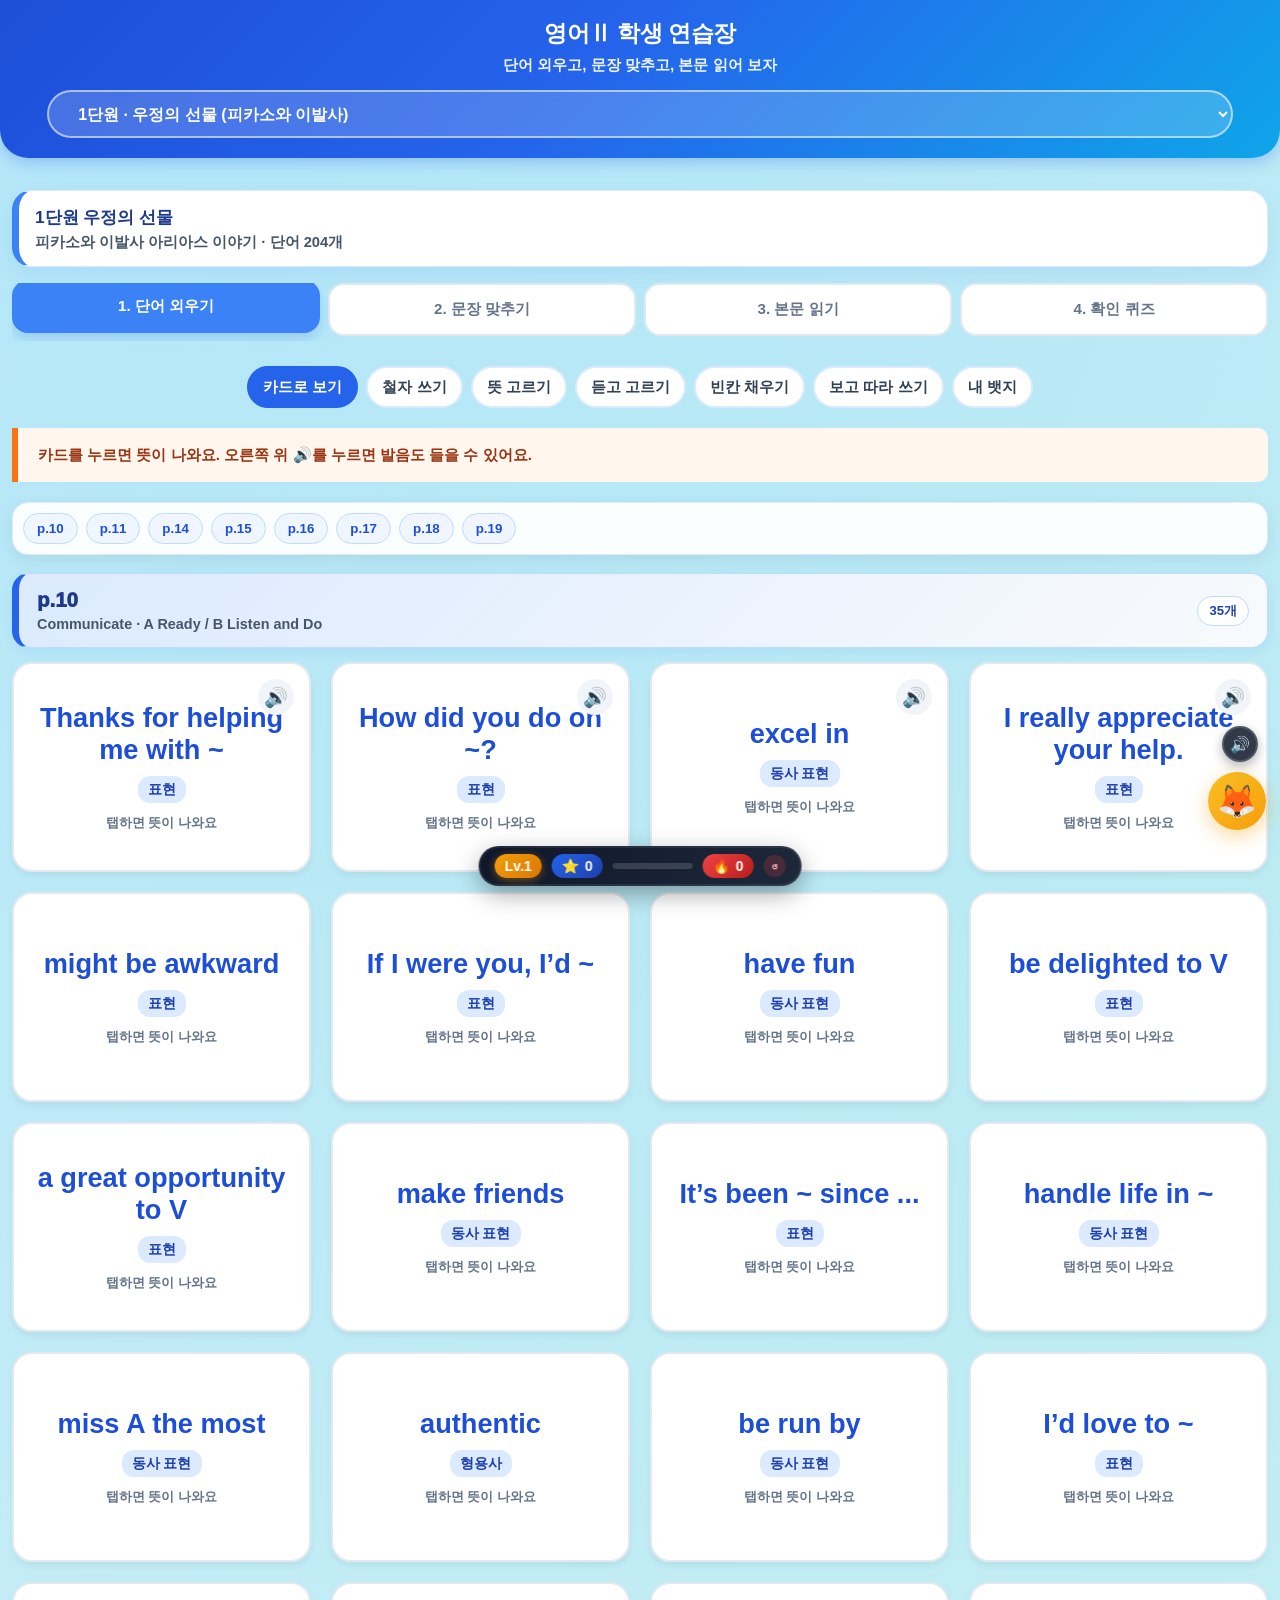
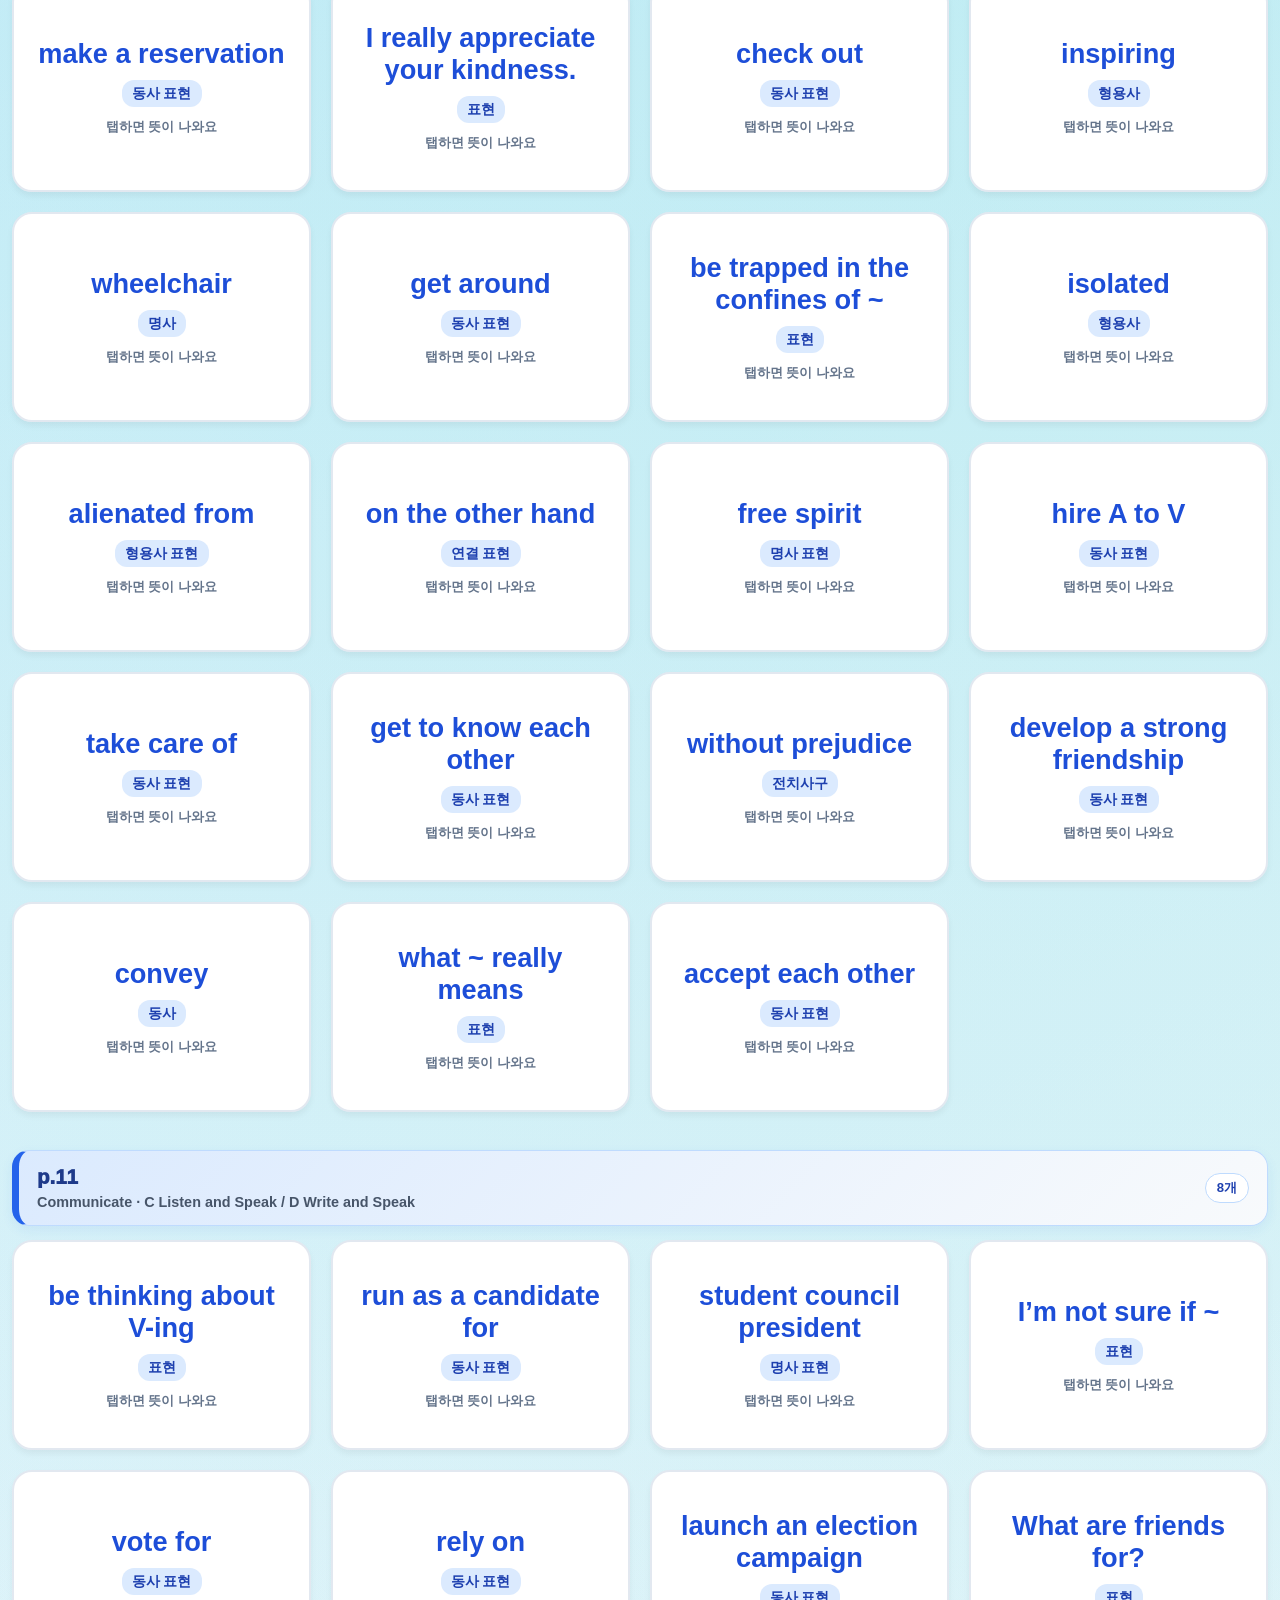
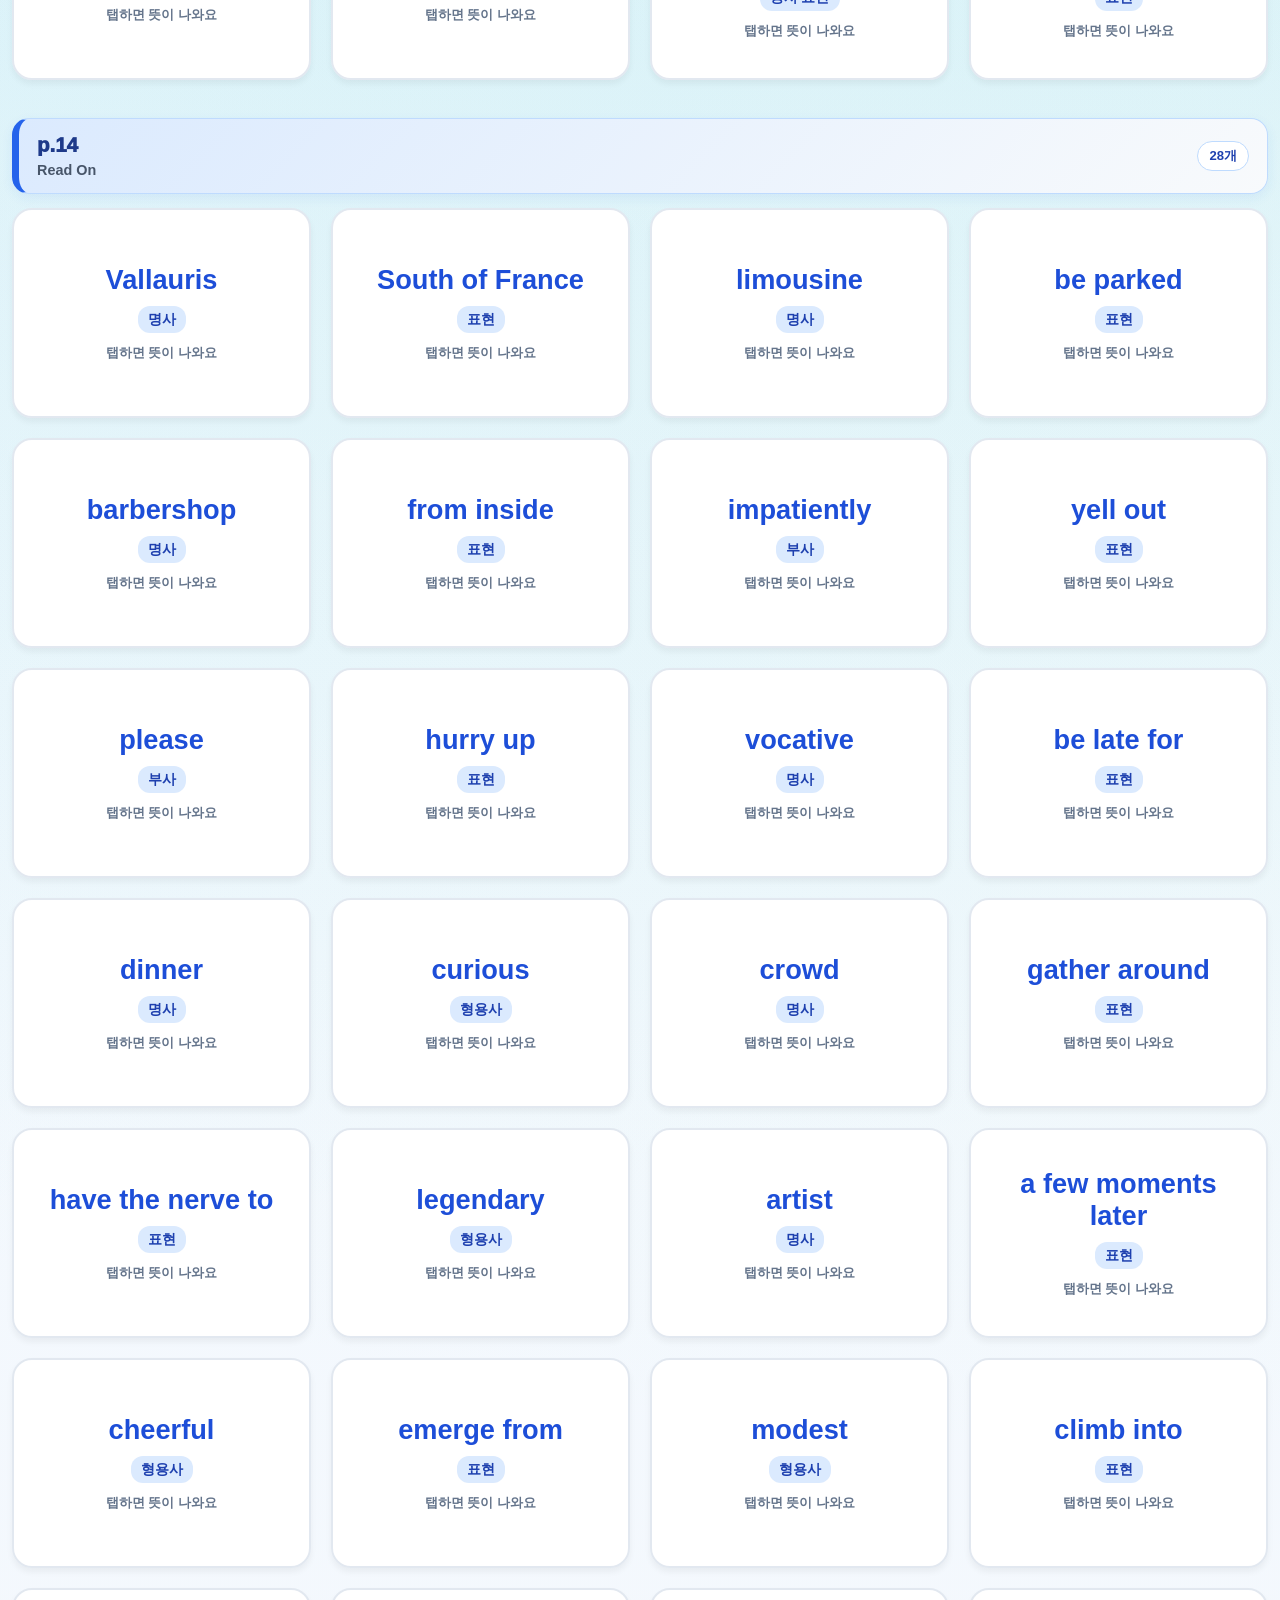
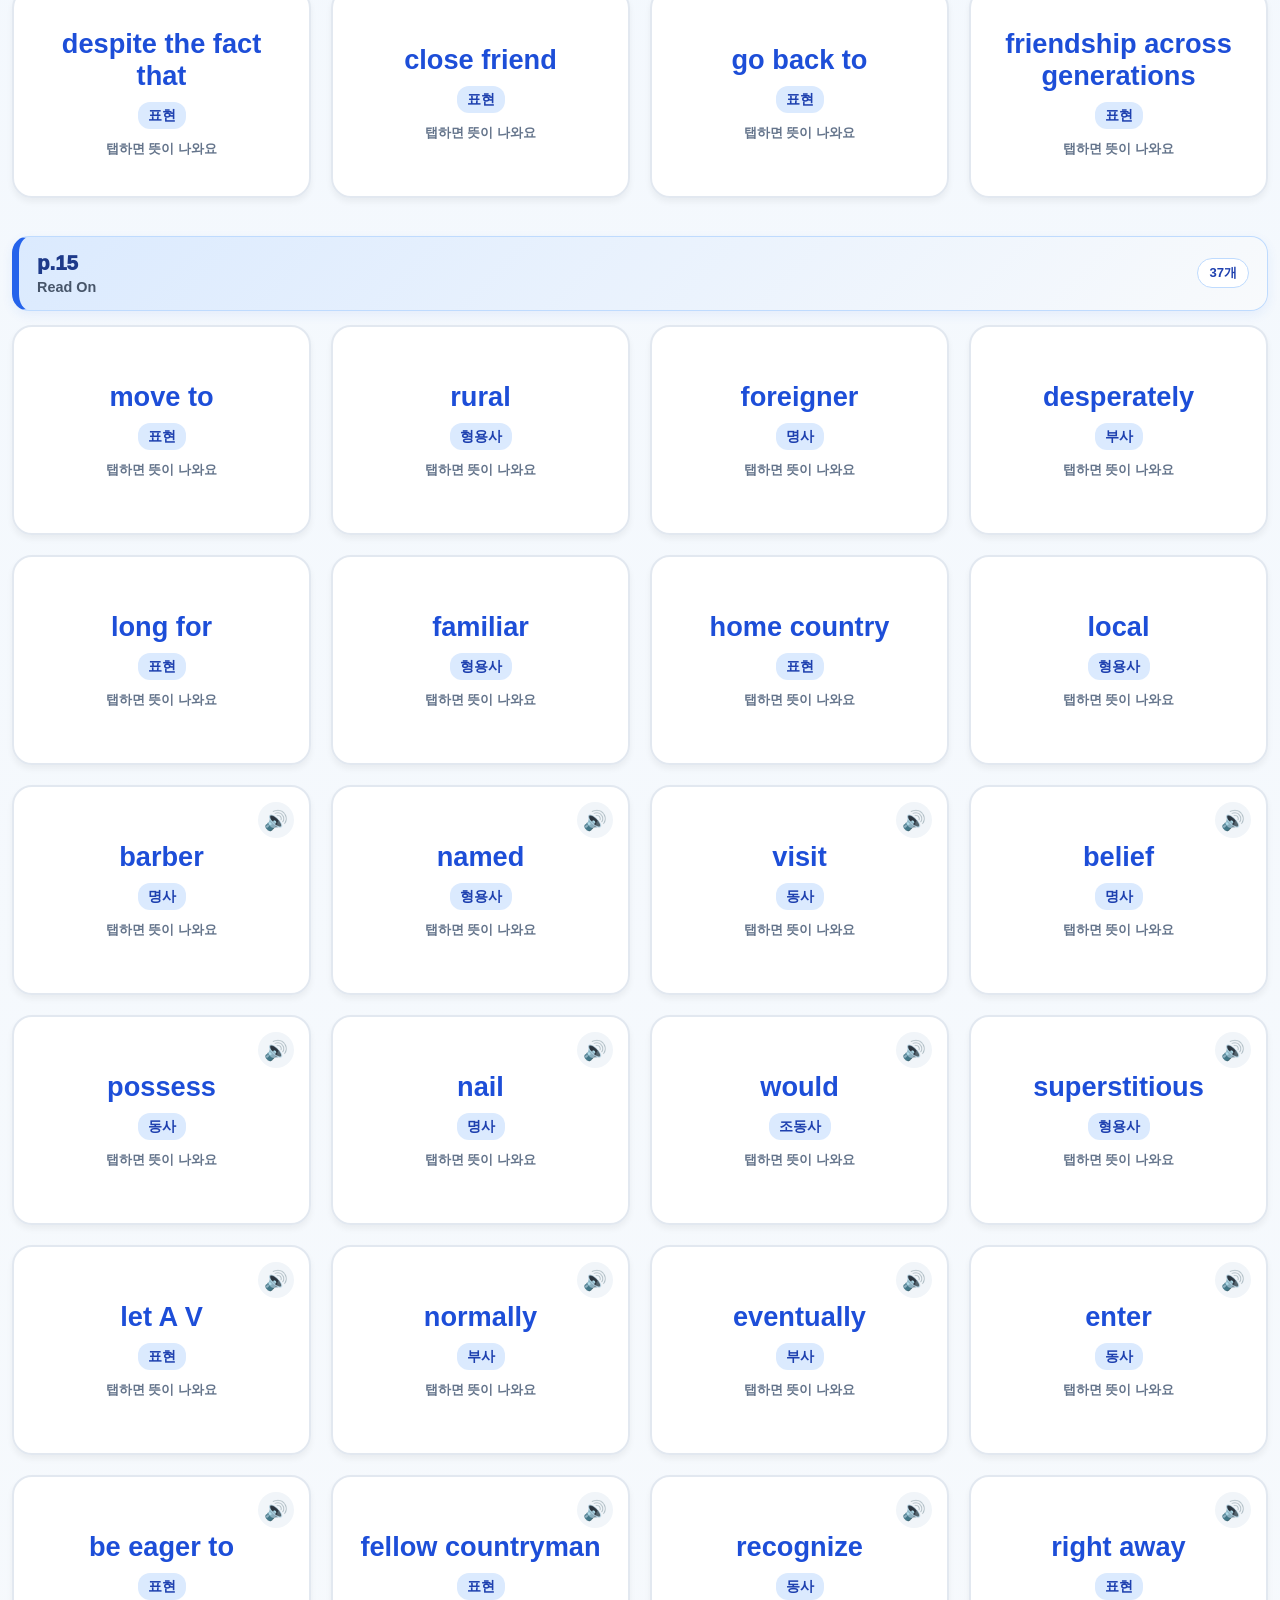
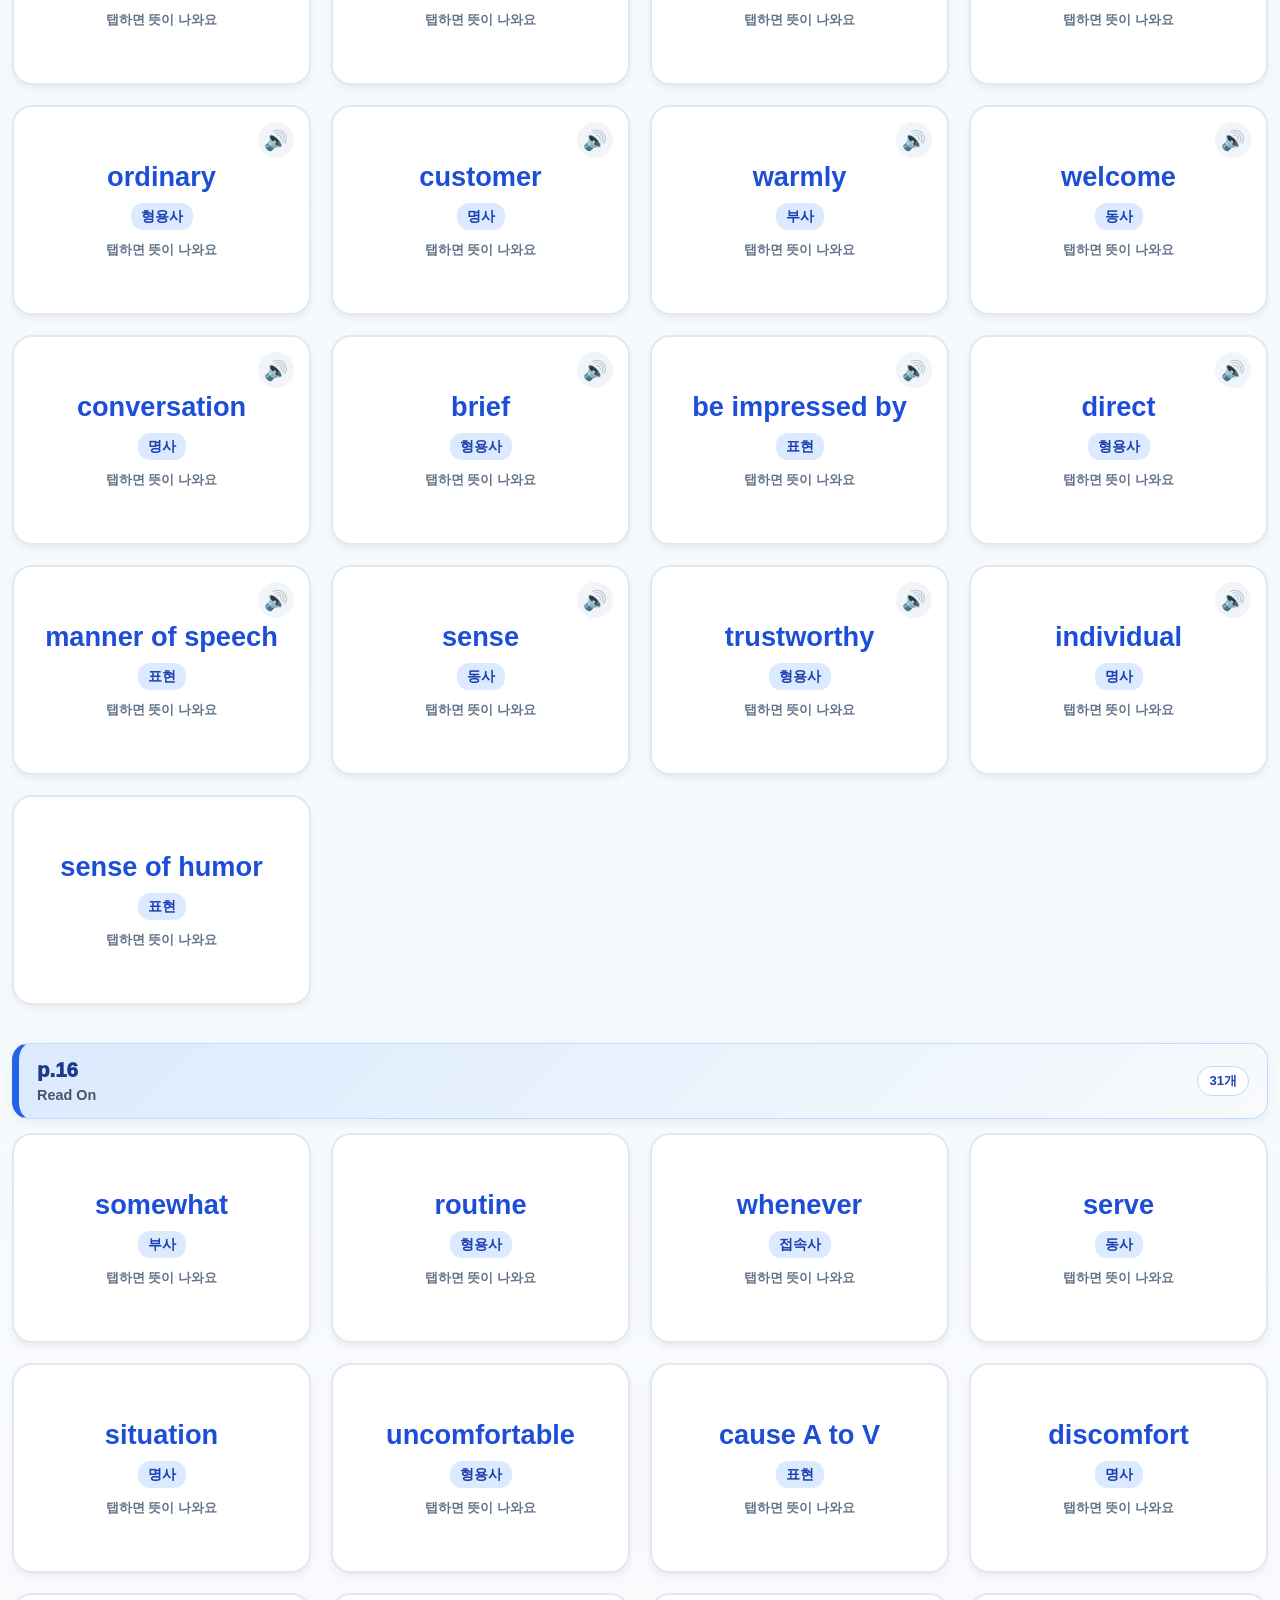
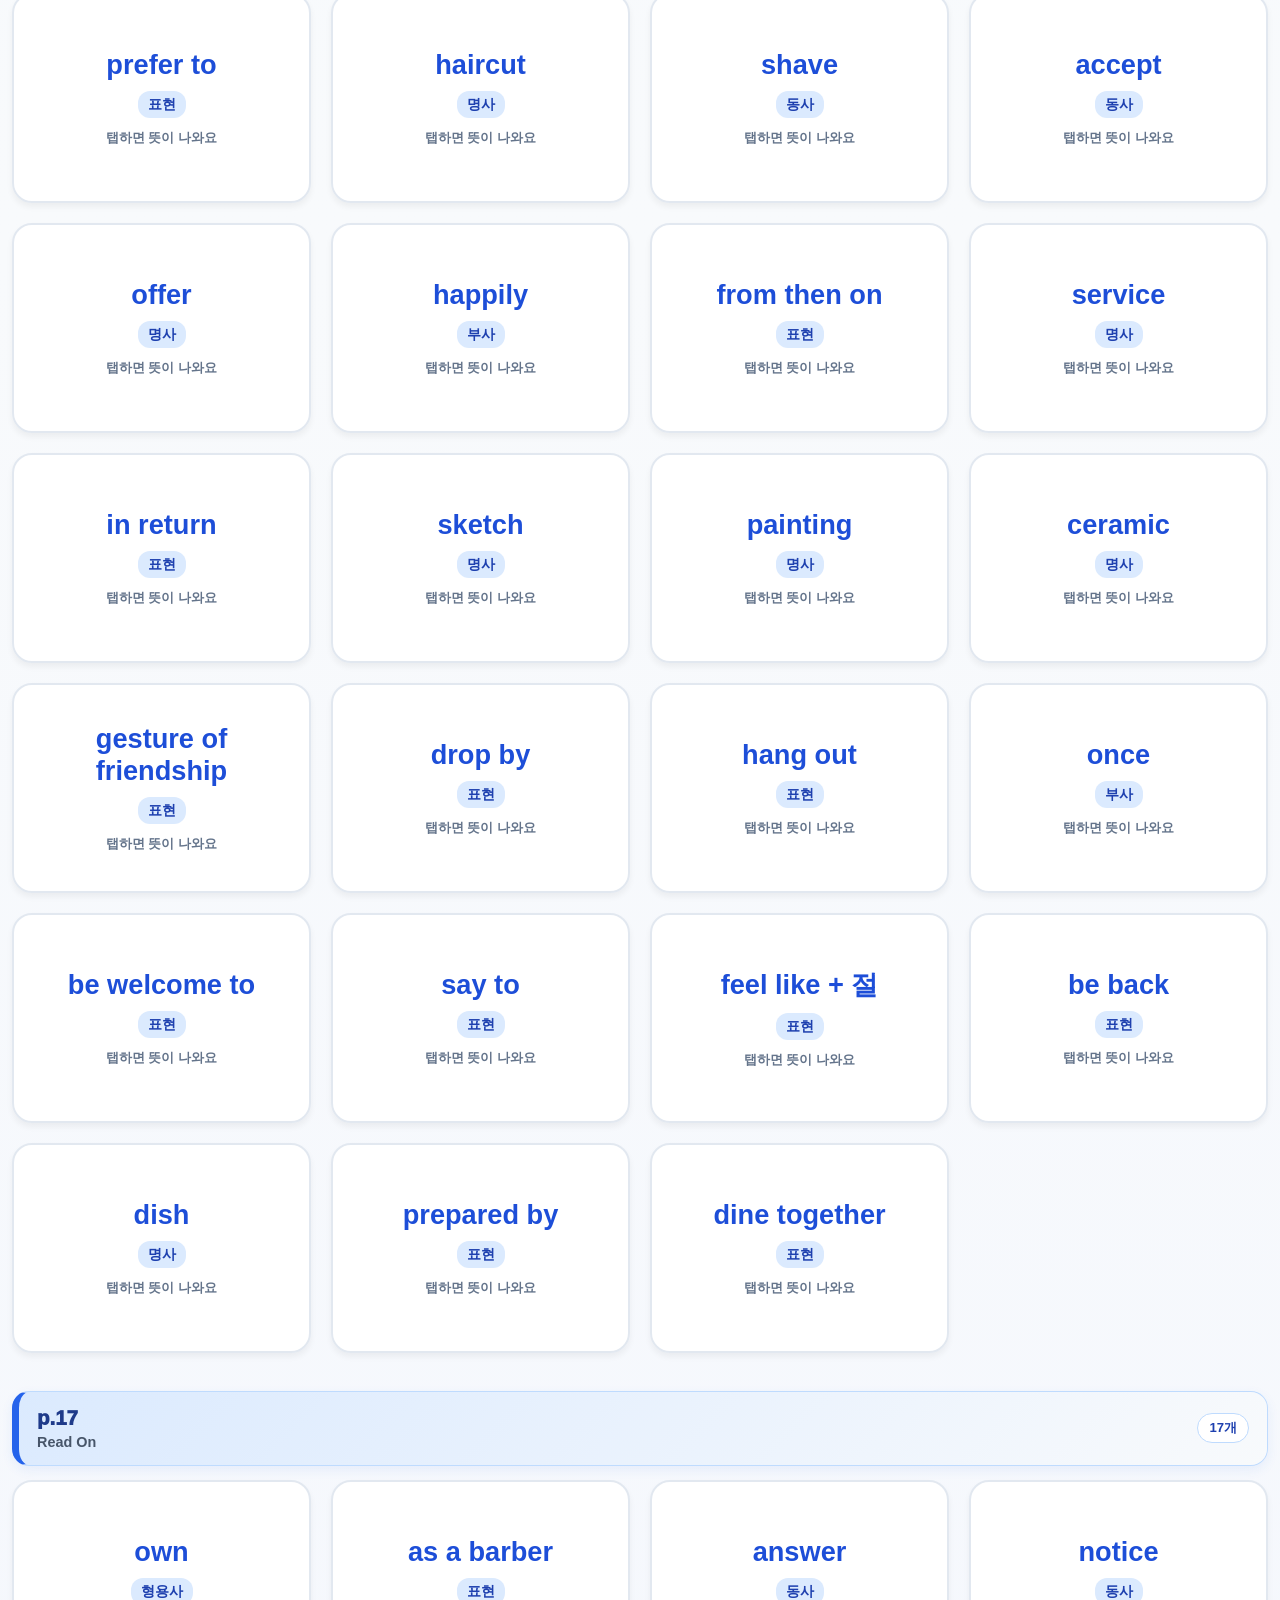
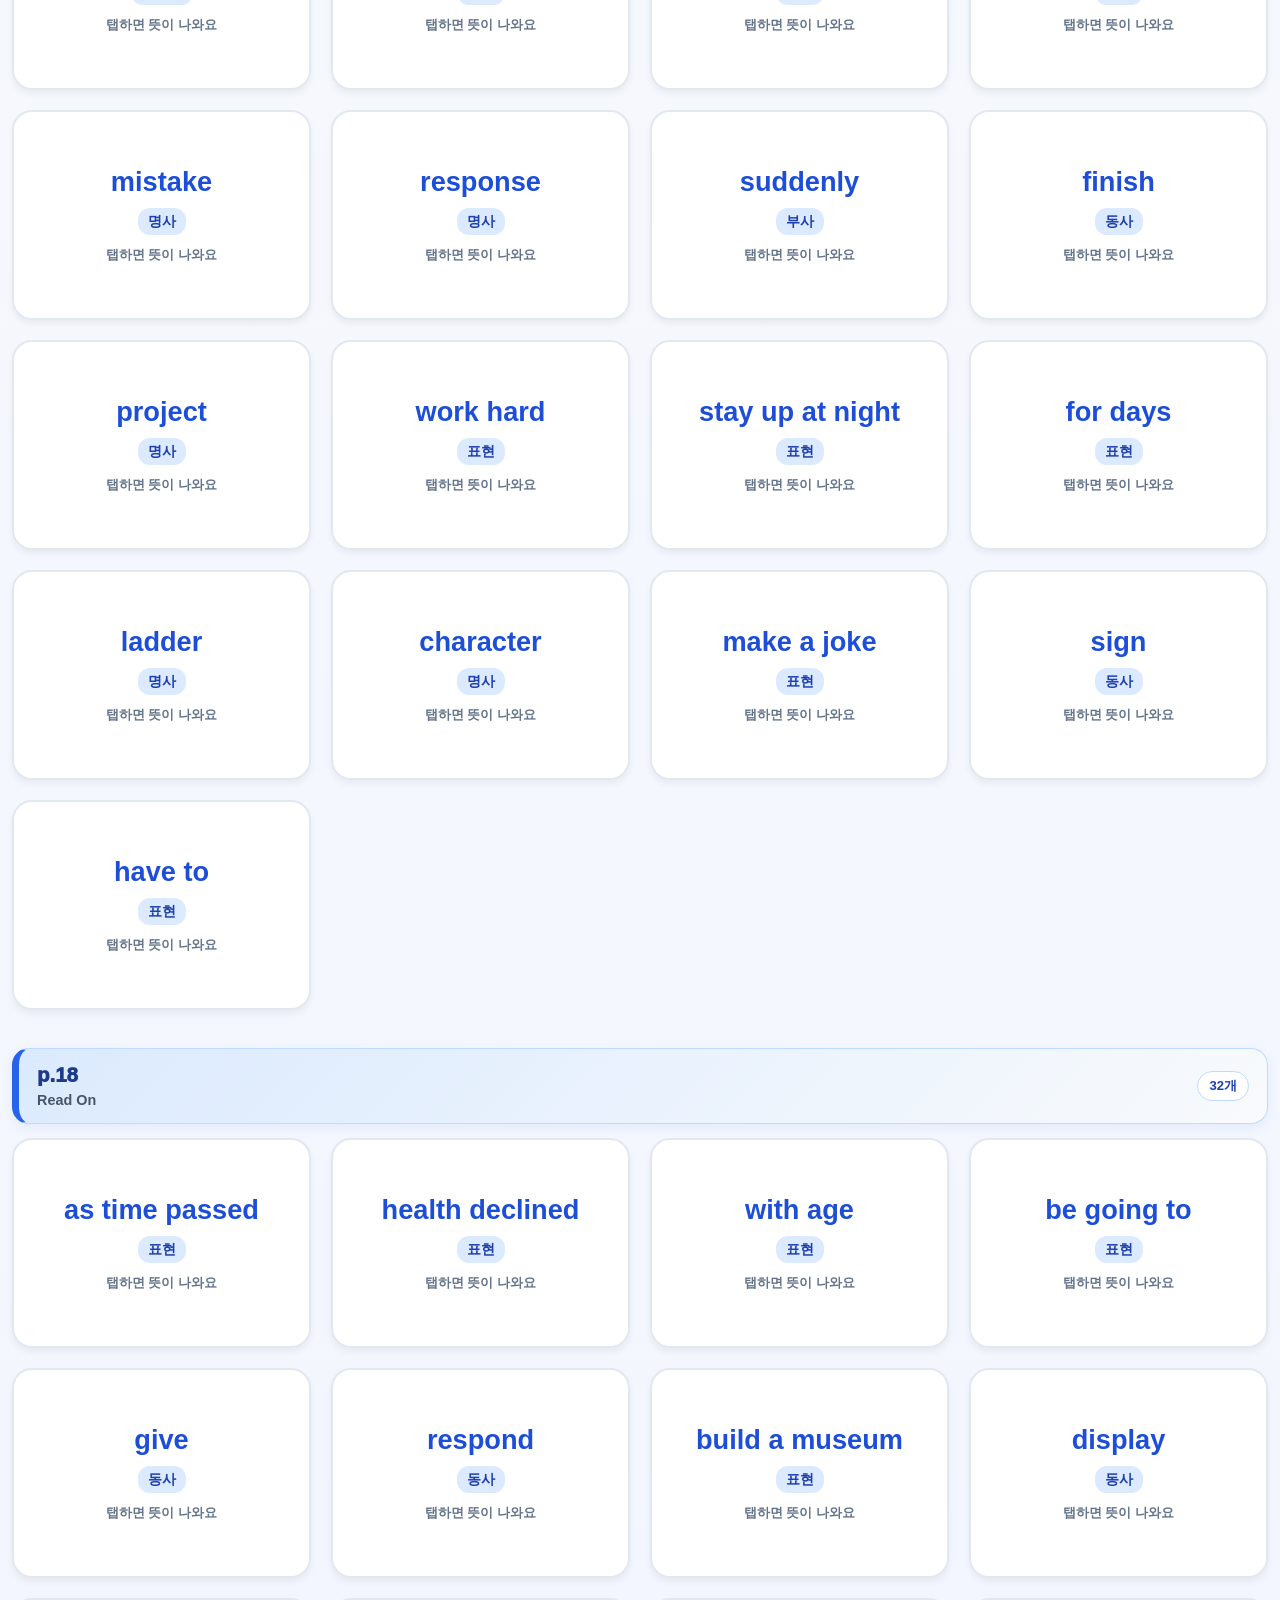
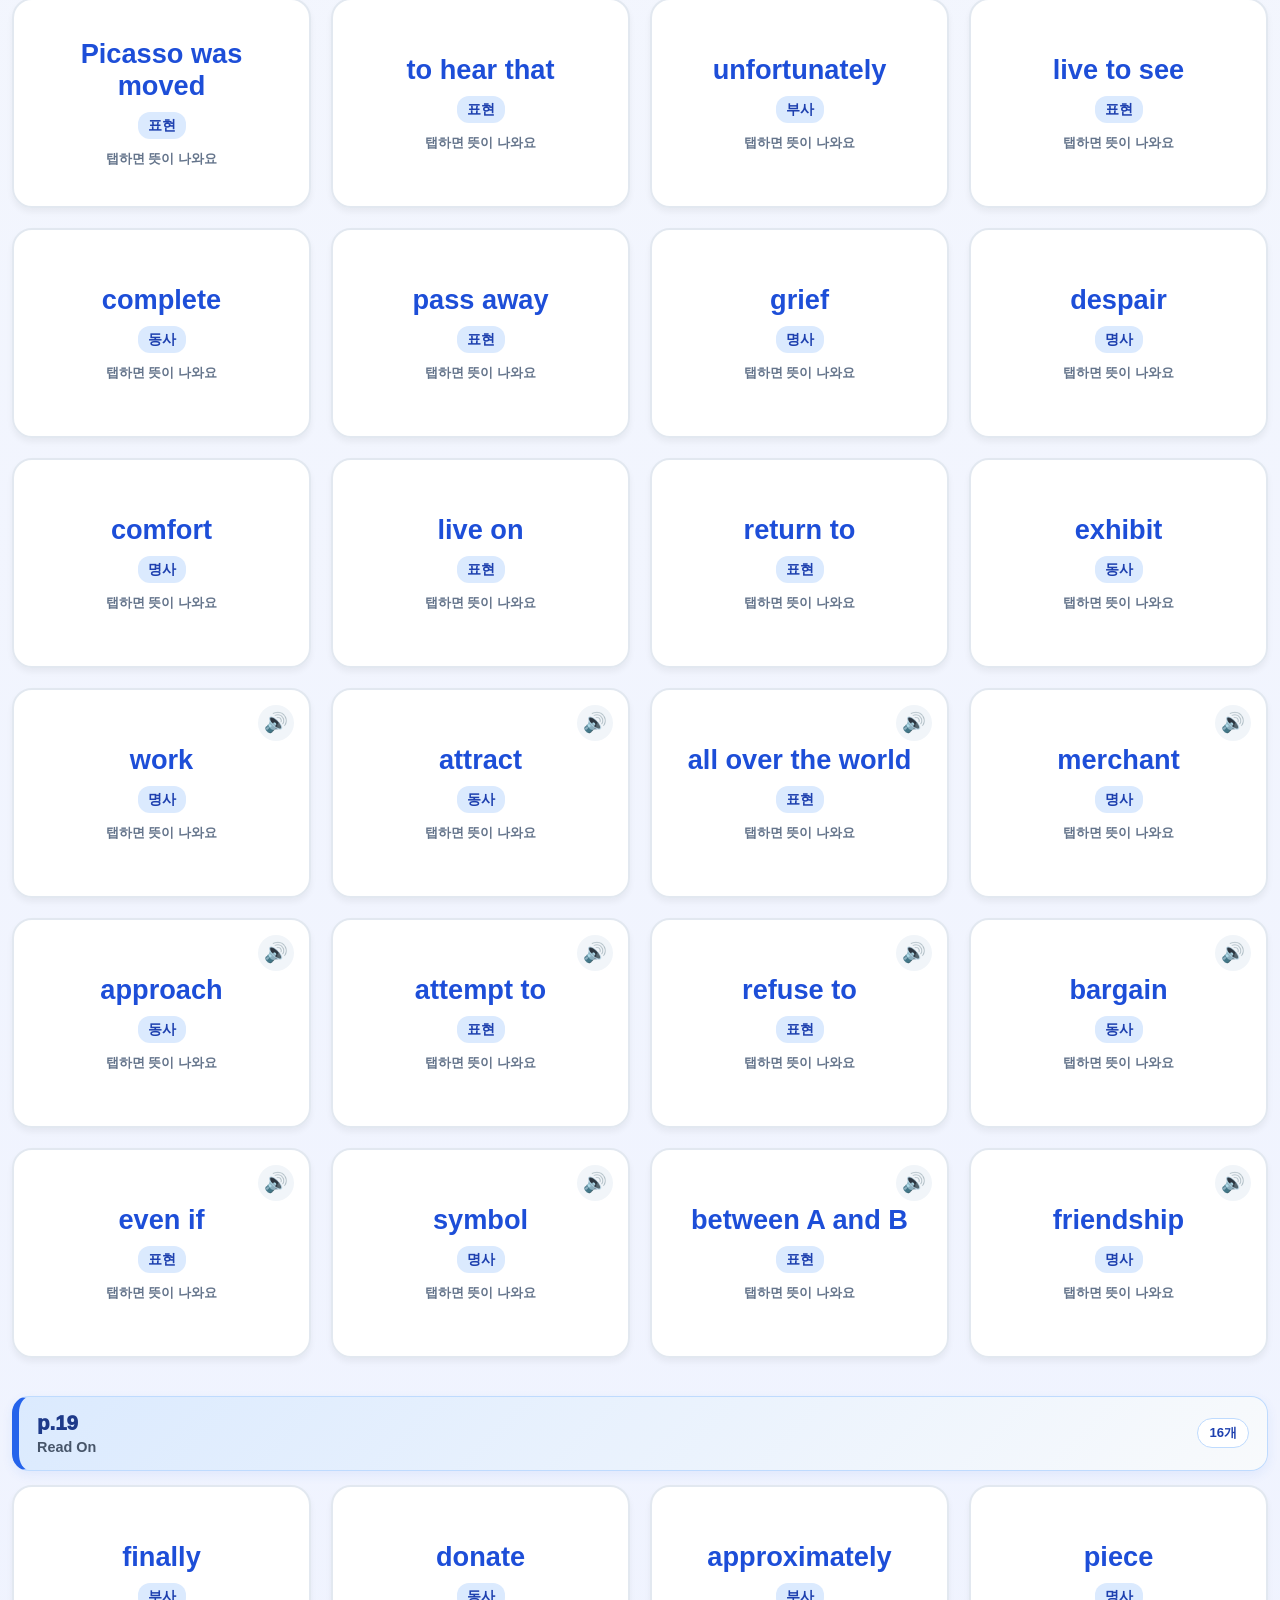
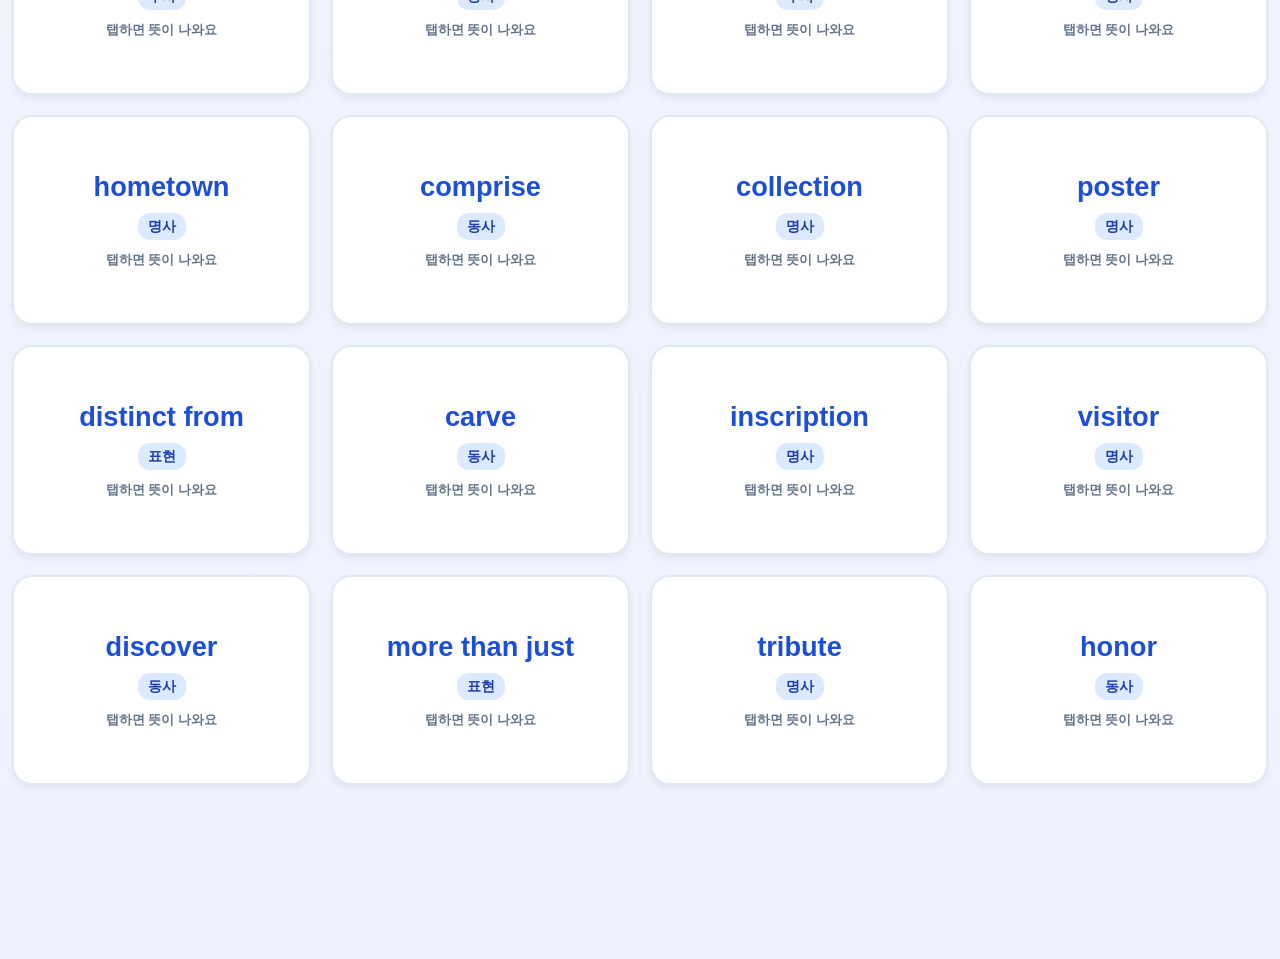
==== commit eecec6ff: "Update index.html" ====
--- a/index.html
+++ b/index.html
@@ -3,7 +3,7 @@
 <head>
   <meta charset="UTF-8">
   <meta name="viewport" content="width=device-width, initial-scale=1.0, viewport-fit=cover">
-  <title>영어Ⅱ (조수경) Lesson 1–4·6 학생용 · 단어 정리본</title>
+  <title>영어Ⅱ (조수경) Lesson 1–4·6 학생용</title>
 <style>
     /* [스타일 시트 - Standard Format] */
     :root {
@@ -536,122 +536,91 @@
 }
 </style>
 
-<style id="vocabPageStyles">
+<style id="vocabPageGrouping">
+  #vocabList.flashcard-container {
+    display:block;
+  }
   .vocab-page-nav {
+    position: sticky;
+    top: 8px;
+    z-index: 15;
     display:flex;
+    gap:8px;
     flex-wrap:wrap;
-    gap:8px;
-    align-items:center;
-    margin:2px 0 10px;
-    padding:12px 14px;
-    background:#ffffff;
-    border:1.5px solid #dbeafe;
-    border-left:6px solid #2563eb;
-    border-radius:18px;
-    box-shadow:0 5px 16px rgba(37,99,235,.07);
-  }
-  .vocab-page-nav::before {
-    content:'교과서 페이지';
-    color:#1e3a8a;
-    font-weight:900;
-    margin-right:4px;
-    font-size:.9rem;
-  }
-  .vocab-page-btn {
+    padding:10px;
+    margin:0 0 18px;
+    background:rgba(255,255,255,.92);
+    border:1px solid #dbeafe;
+    border-radius:16px;
+    box-shadow:0 5px 16px rgba(15,23,42,.07);
+    backdrop-filter:blur(10px);
+  }
+  .vocab-page-nav-btn {
     border:1.5px solid #bfdbfe;
     background:#eff6ff;
     color:#1d4ed8;
+    font-weight:900;
+    padding:7px 13px;
     border-radius:999px;
-    padding:8px 12px;
-    font-size:.88rem;
-    font-weight:900;
     cursor:pointer;
-    transition:.15s ease;
-  }
-  .vocab-page-btn:hover { background:#dbeafe; transform:translateY(-1px); }
-  .vocab-page-btn.active {
+  }
+  .vocab-page-nav-btn:hover {
     background:#2563eb;
-    border-color:#2563eb;
-    color:#fff;
-    box-shadow:0 4px 12px rgba(37,99,235,.22);
-  }
-  .vocab-page-btn .count {
-    display:inline-block;
-    margin-left:4px;
-    opacity:.8;
-    font-size:.76rem;
-  }
-  .vocab-page-summary {
-    margin:0 0 16px;
+    color:white;
+  }
+  .vocab-page-group {
+    scroll-margin-top:72px;
+    margin:0 0 38px;
+  }
+  .vocab-page-head {
+    display:flex;
+    justify-content:space-between;
+    align-items:center;
+    gap:12px;
+    padding:15px 18px;
+    margin:0 0 14px;
+    background:linear-gradient(135deg,#dbeafe,#f8fafc);
+    border:1px solid #bfdbfe;
+    border-left:7px solid #2563eb;
+    border-radius:17px;
+    box-shadow:0 4px 12px rgba(37,99,235,.08);
+  }
+  .vocab-page-title {
+    font-size:1.28rem;
+    line-height:1.1;
+    font-weight:950;
+    color:#1e3a8a;
+  }
+  .vocab-page-section {
+    margin-top:5px;
     color:#475569;
     font-size:.9rem;
     font-weight:750;
-    line-height:1.55;
-  }
-  .vocab-page-summary b { color:#1d4ed8; }
-  #vocabList.grouped-by-page { display:block; }
-  .vocab-page-section {
-    margin:0 0 28px;
-    scroll-margin-top:18px;
-  }
-  .vocab-page-heading {
-    display:flex;
-    align-items:center;
-    justify-content:space-between;
-    gap:10px;
-    margin:0 0 12px;
-    padding:11px 14px;
-    border-radius:15px;
-    background:linear-gradient(135deg,#eff6ff,#f5f3ff);
-    border:1.5px solid #bfdbfe;
-    color:#1e3a8a;
-    font-size:1.02rem;
-    font-weight:950;
-  }
-  .vocab-page-heading small {
-    color:#64748b;
-    font-size:.8rem;
-    font-weight:800;
-  }
-  .flashcard-page-grid {
+  }
+  .vocab-page-count {
+    flex:0 0 auto;
+    background:white;
+    border:1px solid #bfdbfe;
+    color:#1e40af;
+    padding:5px 11px;
+    border-radius:999px;
+    font-size:.82rem;
+    font-weight:900;
+  }
+  .vocab-page-group > .flashcard-container {
     display:grid;
     grid-template-columns:repeat(auto-fill,minmax(280px,1fr));
     gap:20px;
   }
-  .vocab-card-page {
-    position:absolute;
-    left:14px;
-    top:14px;
-    z-index:4;
-    padding:3px 8px;
-    border-radius:999px;
-    background:#eff6ff;
-    border:1px solid #bfdbfe;
-    color:#1d4ed8;
-    font-size:.72rem;
-    font-weight:900;
-  }
-  @media (max-width:720px) {
-    .vocab-page-nav { padding:10px; }
-    .vocab-page-nav::before { width:100%; margin-bottom:2px; }
-    .vocab-page-btn { flex:1 1 auto; text-align:center; }
-    .flashcard-page-grid { grid-template-columns:1fr; gap:14px; }
-    .vocab-page-heading { position:sticky; top:0; z-index:3; }
-  }
-</style>
-<style id="vocabPosSynonymPatch">
-  .card-synonym {
-    margin-top: 2px;
-    padding: 5px 10px;
-    border-radius: 999px;
-    background: rgba(255,255,255,.16);
-    color: #fff;
-    font-size: .88rem;
-    font-weight: 700;
-  }
-  .card-synonym b { margin-right:6px; color:#bfdbfe; }
-  .card-example { font-size:.88rem; margin-top:9px; color:#dbeafe; line-height:1.45; }
-  .flashcard .card-pos { max-width:90%; text-align:center; }
+  @media(max-width:720px){
+    .vocab-page-nav { top:4px; }
+    .vocab-page-head { padding:13px 14px; }
+    .vocab-page-title { font-size:1.15rem; }
+    .vocab-page-group > .flashcard-container {
+      grid-template-columns:1fr;
+      gap:14px;
+    }
+  }
 </style>
 
 </head>
@@ -672,7 +641,7 @@
   <div class="container">
     <div class="lesson-hero" id="lessonHero">
       <b>1단원 우정의 선물</b>
-      <span>먼저 단어를 보고, 다음에 문장과 본문을 읽어 보세요.</span>
+      <span>먼저 각 단원의 듣기·말하기 핵심 표현과 단어를 익힌 뒤, 문장과 본문을 읽어 보세요.</span>
     </div>
     <nav class="tabs">
       <button class="tab-btn active" onclick="openTab('vocab', this)">1. 단어 외우기</button>
@@ -691,10 +660,8 @@
         <button id="modeCopy" class="mode-btn" onclick="setVocabMode('copy')">보고 따라 쓰기</button>
         <button id="modeBadge" class="mode-btn" onclick="setVocabMode('badge')">내 뱃지</button>
       </div>
-      <div id="vocabPageNav" class="vocab-page-nav" aria-label="학생용 교과서 페이지별 단어 선택"></div>
-      <div id="vocabPageSummary" class="vocab-page-summary"></div>
       <div id="vocabCardMode">
-        <div class="tip-box">학생용 교과서 페이지별로 단어를 나눴어요. 페이지를 고른 뒤 카드를 누르면 뜻이 나오고, 오른쪽 위 🔊를 누르면 발음도 들을 수 있어요.</div>
+        <div class="tip-box">카드를 누르면 뜻이 나와요. 오른쪽 위 🔊를 누르면 발음도 들을 수 있어요.</div>
         <div id="vocabList" class="flashcard-container"></div>
       </div>
       <div id="vocabGameMode" style="display:none;"><div id="vocabGameArea"></div></div>
@@ -723,7 +690,7 @@
 </div>
 
 <script>
-    const lessons = {"L1":{"title":"Lesson 1 The Gift of Friendship","subtitle":"Picasso and His Barber","vocab":[{"word":"limousine","pos":"n.","meaningKo":"리무진, 고급 승용차","example":"A limousine was waiting outside.","page":"p.14"},{"word":"be parked","pos":"phr.","meaningKo":"주차되어 있다","example":"My car is parked outside.","page":"p.14"},{"word":"barbershop","pos":"n.","meaningKo":"이발소","example":"He went to the barbershop.","page":"p.14"},{"word":"from inside","pos":"phr.","meaningKo":"~의 안쪽에서","example":"She waved from inside the car.","page":"p.14"},{"word":"impatiently","pos":"adv.","meaningKo":"조급하게, 성급하게","example":"He waited impatiently.","page":"p.14"},{"word":"yell out","pos":"pv.","meaningKo":"큰 소리로 외치다","example":"She yelled out my name.","page":"p.14","synonym":"shout"},{"word":"please","pos":"adv.","meaningKo":"제발","example":"Please wait a moment.","page":"p.14"},{"word":"hurry up","pos":"pv.","meaningKo":"서두르다","example":"Hurry up, or we will be late.","page":"p.14","synonym":"rush"},{"word":"be late for","pos":"phr.","meaningKo":"~에 늦다","example":"I was late for class.","page":"p.14"},{"word":"dinner","pos":"n.","meaningKo":"저녁 식사","example":"We had dinner together.","page":"p.14"},{"word":"curious","pos":"adj.","meaningKo":"호기심 많은","example":"She is curious about science.","page":"p.14","synonym":"inquisitive"},{"word":"crowd","pos":"n.","meaningKo":"군중","example":"A crowd gathered outside.","page":"p.14"},{"word":"gather around","pos":"phr.","meaningKo":"~ 주위에 모이다","example":"The students gathered around the table.","page":"p.14"},{"word":"have the nerve to","pos":"phr.","meaningKo":"감히 ~하다","example":"He had the nerve to complain.","page":"p.14"},{"word":"legendary","pos":"adj.","meaningKo":"전설적인","example":"He became a legendary player.","page":"p.14"},{"word":"artist","pos":"n.","meaningKo":"예술가","example":"The artist showed her new work.","page":"p.14"},{"word":"a few moments later","pos":"phr.","meaningKo":"잠시 후","example":"A few moments later, the bus arrived.","page":"p.14"},{"word":"cheerful","pos":"adj.","meaningKo":"밝은, 쾌활한","example":"She is always cheerful.","page":"p.14","synonym":"happy"},{"word":"emerge from","pos":"phr.","meaningKo":"~에서 나오다, 드러나다","example":"He emerged from the room.","page":"p.14"},{"word":"modest","pos":"adj.","meaningKo":"소박한, 수수한","example":"They live in a modest house.","page":"p.14"},{"word":"climb into","pos":"phr.","meaningKo":"~ 안으로 올라타다","example":"She climbed into the taxi.","page":"p.14"},{"word":"despite the fact that","pos":"phr.","meaningKo":"~라는 사실에도 불구하고","example":"Despite the fact that it rained, we went out.","page":"p.14"},{"word":"close friend","pos":"phr.","meaningKo":"가까운 친구","example":"She is a close friend of mine.","page":"p.14"},{"word":"go back to","pos":"pv.","meaningKo":"~로 돌아가다","example":"I want to go back to school.","page":"p.14"},{"word":"friendship across generations","pos":"phr.","meaningKo":"세대를 뛰어넘은 우정","example":"The program builds friendship across generations.","page":"p.14"},{"word":"move to","pos":"phr.","meaningKo":"~로 이사하다, 옮기다","example":"We moved to a new apartment.","page":"p.15"},{"word":"rural","pos":"adj.","meaningKo":"시골의","example":"They live in a rural area.","page":"p.15"},{"word":"foreigner","pos":"n.","meaningKo":"외국인","example":"He felt like a foreigner at first.","page":"p.15"},{"word":"desperately","pos":"adv.","meaningKo":"간절히, 절박하게","example":"She desperately needed help.","page":"p.15"},{"word":"long for","pos":"phr.","meaningKo":"~을 간절히 바라다, 그리워하다","example":"I long for a quiet weekend.","page":"p.15"},{"word":"familiar","pos":"adj.","meaningKo":"익숙한","example":"This song sounds familiar.","page":"p.15"},{"word":"home country","pos":"phr.","meaningKo":"고국","example":"She returned to her home country.","page":"p.15"},{"word":"local","pos":"adj.","meaningKo":"현지의, 지역의","example":"I shop at a local market.","page":"p.15"},{"word":"barber","pos":"n.","meaningKo":"이발사","example":"The barber cut my hair.","page":"p.15"},{"word":"named","pos":"adj.","meaningKo":"~라는 이름의","example":"The child was named after her grandmother.","page":"p.15"},{"word":"visit","pos":"v.","meaningKo":"방문하다","example":"We plan to visit tomorrow.","page":"p.15"},{"word":"belief","pos":"n.","meaningKo":"믿음, 신념","example":"She has a strong belief in fairness.","page":"p.15"},{"word":"possess","pos":"v.","meaningKo":"소유하다, 지니다","example":"He possesses excellent skills.","page":"p.15","synonym":"own"},{"word":"nail","pos":"n.","meaningKo":"손톱, 발톱","example":"I broke a nail.","page":"p.15"},{"word":"superstitious","pos":"adj.","meaningKo":"미신을 믿는, 미신적인","example":"My grandfather is very superstitious.","page":"p.15"},{"word":"normally","pos":"adv.","meaningKo":"보통, 평소에는","example":"I normally leave at six.","page":"p.15"},{"word":"eventually","pos":"adv.","meaningKo":"마침내, 결국","example":"We eventually found the answer.","page":"p.15","synonym":"finally"},{"word":"enter","pos":"v.","meaningKo":"~에 들어가다","example":"Please enter the room quietly.","page":"p.15"},{"word":"be eager to","pos":"phr.","meaningKo":"~하기를 간절히 바라다","example":"She is eager to learn.","page":"p.15"},{"word":"fellow countryman","pos":"phr.","meaningKo":"동포, 같은 나라 사람","example":"He met a fellow countryman abroad.","page":"p.15"},{"word":"recognize","pos":"v.","meaningKo":"알아보다, 인식하다","example":"I recognized her voice.","page":"p.15"},{"word":"right away","pos":"adv.","meaningKo":"즉시, 바로","example":"She spoke right away.","page":"p.15"},{"word":"ordinary","pos":"adj.","meaningKo":"평범한, 보통의","example":"It was an ordinary day.","page":"p.15","synonym":"normal"},{"word":"customer","pos":"n.","meaningKo":"손님, 고객","example":"The customer asked for help.","page":"p.15"},{"word":"warmly","pos":"adv.","meaningKo":"따뜻하게, 다정하게","example":"They welcomed us warmly.","page":"p.15"},{"word":"welcome","pos":"v.","meaningKo":"환영하다, 맞이하다","example":"We welcome new students.","page":"p.15"},{"word":"conversation","pos":"n.","meaningKo":"대화","example":"We had a short conversation.","page":"p.15"},{"word":"brief","pos":"adj.","meaningKo":"짧은, 간단한","example":"We had a brief meeting.","page":"p.15","synonym":"short"},{"word":"be impressed by","pos":"phr.","meaningKo":"~에 깊은 인상을 받다","example":"I was impressed by her work.","page":"p.15"},{"word":"direct","pos":"adj.","meaningKo":"직설적인, 직접적인","example":"Please give me a direct answer.","page":"p.15"},{"word":"manner of speech","pos":"phr.","meaningKo":"말투, 말하는 방식","example":"His manner of speech is calm.","page":"p.15"},{"word":"sense","pos":"v.","meaningKo":"느끼다, 감지하다","example":"I sensed something was wrong.","page":"p.15"},{"word":"trustworthy","pos":"adj.","meaningKo":"신뢰할 수 있는","example":"She is a trustworthy person.","page":"p.15","synonym":"reliable"},{"word":"individual","pos":"n.","meaningKo":"개인, 사람","example":"Each individual has different needs.","page":"p.15"},{"word":"sense of humor","pos":"phr.","meaningKo":"유머 감각","example":"He has a great sense of humor.","page":"p.15"},{"word":"somewhat","pos":"adv.","meaningKo":"다소, 어느 정도","example":"The task was somewhat difficult.","page":"p.16","synonym":"rather"},{"word":"routine","pos":"adj.","meaningKo":"일상적인","example":"The visits soon became routine.","page":"p.16"},{"word":"whenever","pos":"conj.","meaningKo":"~할 때마다","example":"Call me whenever you need help.","page":"p.16"},{"word":"serve","pos":"v.","meaningKo":"응대하다, 서비스를 제공하다","example":"This café serves breakfast.","page":"p.16"},{"word":"situation","pos":"n.","meaningKo":"상황","example":"We need to understand the situation.","page":"p.16"},{"word":"uncomfortable","pos":"adj.","meaningKo":"불편한","example":"These shoes feel uncomfortable.","page":"p.16","synonym":"uneasy"},{"word":"discomfort","pos":"n.","meaningKo":"불편함","example":"Tell me if you feel discomfort.","page":"p.16"},{"word":"prefer to","pos":"phr.","meaningKo":"~하기를 선호하다","example":"I prefer to walk home.","page":"p.16"},{"word":"haircut","pos":"n.","meaningKo":"이발","example":"I need a haircut.","page":"p.16"},{"word":"shave","pos":"n./v.","meaningKo":"면도하다; 면도","example":"He shaves every morning.","page":"p.16"},{"word":"accept","pos":"v.","meaningKo":"받아들이다","example":"She accepted the offer.","page":"p.16"},{"word":"offer","pos":"n.","meaningKo":"제안","example":"The offer was too good to refuse.","page":"p.16","synonym":"proposal"},{"word":"happily","pos":"adv.","meaningKo":"기쁘게, 흔쾌히","example":"The children played happily.","page":"p.16","synonym":"gladly"},{"word":"from then on","pos":"phr.","meaningKo":"그때부터 계속","example":"From then on, we kept in touch.","page":"p.16"},{"word":"service","pos":"n.","meaningKo":"서비스, 봉사","example":"The service was excellent.","page":"p.16"},{"word":"in return","pos":"phr.","meaningKo":"그 보답으로","example":"She helped me, so I helped her in return.","page":"p.16"},{"word":"sketch","pos":"n.","meaningKo":"스케치","example":"She drew a quick sketch.","page":"p.16","synonym":"drawing"},{"word":"painting","pos":"n.","meaningKo":"그림, 회화","example":"The painting is on the wall.","page":"p.16"},{"word":"ceramic","pos":"n.","meaningKo":"도자기","example":"This cup is made of ceramic.","page":"p.16"},{"word":"gesture of friendship","pos":"phr.","meaningKo":"우정의 표시","example":"He gave me a gift as a gesture of friendship.","page":"p.16"},{"word":"drop by","pos":"pv.","meaningKo":"잠깐 들르다","example":"Drop by my office after class.","page":"p.16","synonym":"visit"},{"word":"hang out","pos":"pv.","meaningKo":"함께 시간을 보내다","example":"We hang out after school.","page":"p.16"},{"word":"once","pos":"adv.","meaningKo":"한 번, 한때","example":"I met him once before.","page":"p.16"},{"word":"be welcome to","pos":"phr.","meaningKo":"~해도 좋다, ~을 환영하다","example":"You are welcome to join us.","page":"p.16"},{"word":"say to","pos":"phr.","meaningKo":"~에게 말하다","example":"What did she say to you?","page":"p.16"},{"word":"be back","pos":"phr.","meaningKo":"돌아와 있다","example":"I will be back by six.","page":"p.16"},{"word":"dish","pos":"n.","meaningKo":"요리","example":"This dish is easy to make.","page":"p.16"},{"word":"prepared by","pos":"phr.","meaningKo":"~에 의해 준비된","example":"The meal was prepared by my father.","page":"p.16"},{"word":"dine together","pos":"phr.","meaningKo":"함께 식사하다","example":"We dine together on Sundays.","page":"p.16"},{"word":"own","pos":"adj.","meaningKo":"자신의","example":"I want my own room.","page":"p.17"},{"word":"as a barber","pos":"phr.","meaningKo":"이발사로서","example":"He works as a barber.","page":"p.17"},{"word":"answer","pos":"v.","meaningKo":"대답하다","example":"Please answer the question.","page":"p.17","synonym":"reply"},{"word":"notice","pos":"v.","meaningKo":"알아차리다, 발견하다","example":"I noticed a small mistake.","page":"p.17"},{"word":"mistake","pos":"n.","meaningKo":"실수","example":"Everyone makes mistakes.","page":"p.17","synonym":"error"},{"word":"response","pos":"n.","meaningKo":"대답, 반응","example":"Thanks for your quick response.","page":"p.17","synonym":"reply"},{"word":"suddenly","pos":"adv.","meaningKo":"갑자기","example":"The lights suddenly went out.","page":"p.17"},{"word":"finish","pos":"v.","meaningKo":"끝내다, 완성하다","example":"I finished my homework.","page":"p.17","synonym":"complete"},{"word":"project","pos":"n.","meaningKo":"작업, 프로젝트","example":"Our project is almost done.","page":"p.17"},{"word":"work hard","pos":"phr.","meaningKo":"열심히 일하다","example":"You need to work hard.","page":"p.17"},{"word":"stay up at night","pos":"pv.","meaningKo":"밤을 새우다","example":"Do not stay up at night.","page":"p.17"},{"word":"for days","pos":"phr.","meaningKo":"며칠 동안","example":"It rained for days.","page":"p.17"},{"word":"ladder","pos":"n.","meaningKo":"사다리","example":"He climbed the ladder.","page":"p.17"},{"word":"character","pos":"n.","meaningKo":"인물, 글자, 특징","example":"This character is very popular.","page":"p.17"},{"word":"make a joke","pos":"phr.","meaningKo":"농담하다","example":"He made a joke about it.","page":"p.17"},{"word":"sign","pos":"v.","meaningKo":"서명하다","example":"Please sign your name here.","page":"p.17"},{"word":"have to","pos":"phr.","meaningKo":"~해야 하다","example":"I have to leave now.","page":"p.17"},{"word":"as time passed","pos":"phr.","meaningKo":"시간이 지나면서","example":"As time passed, things improved.","page":"p.18"},{"word":"health declined","pos":"phr.","meaningKo":"건강이 쇠약해졌다","example":"His health declined last year.","page":"p.18"},{"word":"with age","pos":"phr.","meaningKo":"나이가 들면서","example":"Sleep can change with age.","page":"p.18"},{"word":"be going to","pos":"phr.","meaningKo":"~할 예정이다","example":"I am going to call her.","page":"p.18"},{"word":"give","pos":"v.","meaningKo":"주다","example":"Please give me a minute.","page":"p.18"},{"word":"respond","pos":"v.","meaningKo":"대답하다, 반응하다","example":"Please respond by Friday.","page":"p.18","synonym":"reply"},{"word":"build a museum","pos":"phr.","meaningKo":"박물관을 짓다","example":"They plan to build a museum.","page":"p.18"},{"word":"display","pos":"v.","meaningKo":"전시하다","example":"The shop displays local art.","page":"p.18","synonym":"exhibit"},{"word":"unfortunately","pos":"adv.","meaningKo":"불행히도, 안타깝게도","example":"She spoke unfortunately.","page":"p.18"},{"word":"live to see","pos":"phr.","meaningKo":"살아서 ~을 보다","example":"She lived to see her grandchildren grow.","page":"p.18"},{"word":"complete","pos":"v.","meaningKo":"완성하다","example":"Please complete the form.","page":"p.18","synonym":"finish"},{"word":"pass away","pos":"pv.","meaningKo":"사망하다, 돌아가시다","example":"His grandfather passed away last year.","page":"p.18","synonym":"die"},{"word":"grief","pos":"n.","meaningKo":"큰 슬픔, 비탄","example":"She needed time to deal with grief.","page":"p.18","synonym":"sorrow"},{"word":"despair","pos":"n.","meaningKo":"절망","example":"Do not give in to despair.","page":"p.18","synonym":"hopelessness"},{"word":"comfort","pos":"n.","meaningKo":"위안","example":"Her words gave me comfort.","page":"p.18","synonym":"consolation"},{"word":"live on","pos":"pv.","meaningKo":"계속 살아남다, 남아 있다","example":"His ideas live on today.","page":"p.18"},{"word":"return to","pos":"phr.","meaningKo":"~로 돌아가다","example":"I returned to work on Monday.","page":"p.18"},{"word":"exhibit","pos":"v.","meaningKo":"전시하다","example":"The gallery will exhibit new art.","page":"p.18","synonym":"display"},{"word":"work","pos":"n.","meaningKo":"작품","example":"This is one of her best works.","page":"p.18","synonym":"artwork"},{"word":"attract","pos":"v.","meaningKo":"끌어들이다","example":"Bright colors attract attention.","page":"p.18"},{"word":"all over the world","pos":"phr.","meaningKo":"전 세계에서","example":"People use this app all over the world.","page":"p.18"},{"word":"merchant","pos":"n.","meaningKo":"상인","example":"The merchant sold spices.","page":"p.18","synonym":"trader"},{"word":"approach","pos":"v.","meaningKo":"다가가다","example":"A stranger approached me.","page":"p.18"},{"word":"attempt to","pos":"phr.","meaningKo":"~하려고 시도하다","example":"They attempted to solve the problem.","page":"p.18"},{"word":"refuse to","pos":"phr.","meaningKo":"~하기를 거절하다","example":"He refused to answer.","page":"p.18"},{"word":"bargain","pos":"v.","meaningKo":"흥정하다","example":"She bargained for a lower price.","page":"p.18"},{"word":"even if","pos":"phr.","meaningKo":"비록 ~하더라도","example":"I will go even if it rains.","page":"p.18"},{"word":"symbol","pos":"n.","meaningKo":"상징","example":"The heart is a symbol of love.","page":"p.18"},{"word":"friendship","pos":"n.","meaningKo":"우정","example":"Our friendship grew stronger.","page":"p.18"},{"word":"finally","pos":"adv.","meaningKo":"마침내","example":"She spoke finally.","page":"p.19"},{"word":"donate","pos":"v.","meaningKo":"기부하다","example":"We donated clothes to charity.","page":"p.19"},{"word":"approximately","pos":"adv.","meaningKo":"대략, 거의","example":"The walk takes approximately 20 minutes.","page":"p.19","synonym":"about"},{"word":"piece","pos":"n.","meaningKo":"작품, 조각","example":"I ate a piece of cake.","page":"p.19"},{"word":"hometown","pos":"n.","meaningKo":"고향","example":"I visit my hometown every summer.","page":"p.19"},{"word":"comprise","pos":"v.","meaningKo":"~을 구성하다, ~로 이루어지다","example":"The team comprises five members.","page":"p.19"},{"word":"collection","pos":"n.","meaningKo":"컬렉션, 모음","example":"She has a large book collection.","page":"p.19"},{"word":"poster","pos":"n.","meaningKo":"포스터","example":"I put the poster on the wall.","page":"p.19"},{"word":"distinct from","pos":"phr.","meaningKo":"~와 구별되는","example":"This style is distinct from the old one.","page":"p.19"},{"word":"carve","pos":"v.","meaningKo":"새기다, 조각하다","example":"He carved his name into the wood.","page":"p.19","synonym":"engrave"},{"word":"inscription","pos":"n.","meaningKo":"새겨진 글, 명문","example":"The ring has a short inscription.","page":"p.19"},{"word":"visitor","pos":"n.","meaningKo":"방문객","example":"Every visitor must sign in.","page":"p.19"},{"word":"discover","pos":"v.","meaningKo":"발견하다, 알게 되다","example":"We discovered a quiet café.","page":"p.19","synonym":"find"},{"word":"more than just","pos":"phr.","meaningKo":"단순한 ~ 이상의","example":"This job is more than just money.","page":"p.19"},{"word":"tribute","pos":"n.","meaningKo":"헌사, 찬사","example":"The concert was a tribute to her.","page":"p.19","synonym":"homage"},{"word":"honor","pos":"v.","meaningKo":"기리다, 존경하다","example":"We honor those who helped us.","page":"p.19","synonym":"respect"}],"grammarPatterns":[{"name":"Sentence 2","desc":"From inside the car는 ‘차 안에서부터’라는 출발점·위치 표현입니다. yelled out은 그냥 말한 것이 아니라 ‘큰 소리로 외쳤다’는 뜻의 구동사입니다.","meaning":"차 안에서 파블로 피카소가 성급하게 소리쳤다.","sentence":"From inside the car, Pablo Picasso impatiently yelled out","formula":"From inside the car는 ‘차 안에서부터’라는 출발점·위치 표현입니다. yelled out은 그냥 말한 것이 아니라 ‘큰 소리로 외","baseTranslation":"차 안에서 파블로 피카소가 성급하게 소리쳤다."},{"name":"Sentence 11","desc":"As a foreigner는 ‘외국인으로서’라는 자격·입장 표현입니다. long for는 want보다","meaning":"외국인으로 지내던 그는 고국 스페인의 낯익은 사람들을 자주 간절히 그리워했다.","sentence":"As a foreigner, he often desperately longed for familiar faces from his home country, Spain","formula":"As a foreigner는 ‘외국인으로서’라는 자격·입장 표현입니다. long for는 want보다","baseTranslation":"외국인으로 지내던 그는 고국 스페인의 낯익은 사람들을 자주 간절히 그리워했다."},{"name":"Sentence 16","desc":"but은 기대와 반대되는 흐름을 만듭니다. 유명인인 줄 알았지만 특별 대우하지 않았다는 대조가 핵심입니다. like an ordinary customer는 ‘평범한 손님처럼’이라는 전치사구입니다.","meaning":"아리아스는 그 유명한 예술가를 곧바로 알아보았지만, 피카소를 평범한 손님처럼 대했다.","sentence":"Arias recognized the famous artist right away, but he treated Picasso like an ordinary customer","formula":"but은 기대와 반대되는 흐름을 만듭니다. 유명인인 줄 알았지만 특별 대우하지 않았다는 대조가 핵심입니다. like an ordinary cus","baseTranslation":"아리아스는 그 유명한 예술가를 곧바로 알아보았지만, 피카소를 평범한 손님처럼 대했다."},{"name":"Sentence 20","desc":"become은 2형식 동사라서 뒤에 보어가 옵니다. visits가 복수처럼 보여도 핵심은 ‘방문하는 일’이고, become의 보어 routine은 상태 변화를 나타냅니다.","meaning":"그 후로 피카소가 아리아스의 이발소를 찾는 일은 어느 정도 일상이 되었다.","sentence":"Picasso's visits to Arias's barbershop became somewhat routine after that","formula":"become은 2형식 동사라서 뒤에 보어가 옵니다. visits가 복수처럼 보여도 핵심은 ‘방문하는 일’이고, become의 보어 routine","baseTranslation":"그 후로 피카소가 아리아스의 이발소를 찾는 일은 어느 정도 일상이 되었다."},{"name":"Sentence 23","desc":"Sensing his discomfort는 이유나 시간을 나타내는 분사구문입니다. if절은 ‘~인지 아닌지’라는 뜻으로 asked의 목적어입니다. would prefer to는 ‘~하는 것을 더 좋아하다’입니다.","meaning":"피카소가 불편해하는 것을 알아차린 아리아스는 집에서 이발과 면도를 받는 것을 더 선호하는지 물었다.","sentence":"Sensing his discomfort, Arias asked if Picasso would prefer to get haircuts and shaves at home","formula":"Sensing his discomfort는 이유나 시간을 나타내는 분사구문입니다. if절은 ‘~인지 아닌지’라는 뜻으로 asked의 목적어입니다","baseTranslation":"피카소가 불편해하는 것을 알아차린 아리아스는 집에서 이발과 면도를 받는 것을 더 선호하는지 물었다."},{"name":"Sentence 26","desc":"gave him sketches...는 4형식입니다. him은 받는 사람, sketches 등은 받은 물건입니다. as a gesture of friendship은 ‘우정의 표시로’입니다.","meaning":"그 보답으로 피카소는 우정의 표시로 그에게 스케치, 그림, 도자기를 주었다.","sentence":"In return, Picasso gave him sketches, paintings, and ceramics as a gesture of friendship","formula":"gave him sketches...는 4형식입니다. him은 받는 사람, sketches 등은 받은 물건입니다. as a gesture of ","baseTranslation":"그 보답으로 피카소는 우정의 표시로 그에게 스케치, 그림, 도자기를 주었다."},{"name":"Sentence 31","desc":"would는 여기서 과거에 반복된 습관을 나타냅니다. sit and talk는 두 동작이 자연스럽게 이어지는 병렬입니다.","meaning":"그들이 함께 식사할 때면, 그들은 몇 시간 동안 앉아서 이야기를 나누곤 했다.","sentence":"When they dined together, they would sit and talk for hours","formula":"would는 여기서 과거에 반복된 습관을 나타냅니다. sit and talk는 두 동작이 자연스럽게 이어지는 병렬입니다.","baseTranslation":"그들이 함께 식사할 때면, 그들은 몇 시간 동안 앉아서 이야기를 나누곤 했다."},{"name":"Sentence 33","desc":"when I finish ...는 반복되는 상황에서 ‘~을 끝내고 나면’이라는 뜻입니다. notice는 그냥 ‘보다’가 아니라 실수 등을 ‘알아차리다, 발견하다’입니다.","meaning":"아리아스는 “글쎄요, 저는 손님의 이발을 끝내고 나면 늘 제 실수를 발견합니다.”라고 대답했다.","sentence":"Arias answered, \"Well, when I finish a haircut for a customer, I always notice my mistakes.\"","formula":"when I finish ...는 반복되는 상황에서 ‘~을 끝내고 나면’이라는 뜻입니다. notice는 그냥 ‘보다’가 아니라 실수 등을 ‘알아","baseTranslation":"아리아스는 “글쎄요, 저는 손님의 이발을 끝내고 나면 늘 제 실수를 발견합니다.”라고 대답했다."},{"name":"Sentence 39","desc":"make a joke는 ‘농담하다’입니다. sign this painting Picasso and Arias는 문맥상 ‘이 그림에 Picasso and Arias라고 서명하다’이며, 아리아스의 도움을 농담으로 인정한","meaning":"그래서 피카소는 “이제 이 그림에는 ‘피카소와 아리아스’라고 서명해야겠군.”이라고 농담했다.","sentence":"So Picasso made a joke, \"Now I have to sign this painting Picasso and Arias.\"","formula":"make a joke는 ‘농담하다’입니다. sign this painting Picasso and Arias는 문맥상 ‘이 그림에 Picasso","baseTranslation":"그래서 피카소는 “이제 이 그림에는 ‘피카소와 아리아스’라고 서명해야겠군.”이라고 농담했다."},{"name":"Sentence 42","desc":"that절 전체가 responded의 내용입니다. would build는 과거 시점에서 본 미래입니다. to display the works는 ‘작품들을 전시하기 위해’라는 목적입니다.","meaning":"아리아스는 그 작품들을 전시하기 위해 스페인에 박물관을 세우겠다고 대답했다.","sentence":"Arias responded that he would build a museum in Spain to display the works","formula":"that절 전체가 responded의 내용입니다. would build는 과거 시점에서 본 미래입니다. to display the works는 ","baseTranslation":"아리아스는 그 작품들을 전시하기 위해 스페인에 박물관을 세우겠다고 대답했다."},{"name":"Sentence 44","desc":"live to see는 ‘살아서 ~을 보다’입니다. see the museum completed는 ‘박물관이 완공된 것을 보다’이고, completed는 목적어 the museum의 상태를 설명합니다. passing","meaning":"안타깝게도 그는 살아서 박물관이 완공되는 것을 보지 못하고 1973년에 세상을 떠났다.","sentence":"Unfortunately, he did not live to see the museum completed, passing away in 1973","formula":"live to see는 ‘살아서 ~을 보다’입니다. see the museum completed는 ‘박물관이 완공된 것을 보다’이고, compl","baseTranslation":"안타깝게도 그는 살아서 박물관이 완공되는 것을 보지 못하고 1973년에 세상을 떠났다."},{"name":"Sentence 47","desc":"from all over the world는 visitors를 뒤에서 꾸며 ‘전 세계에서 온 방문객들’이라는 뜻입니다. attract는 ‘관심이나 사람을 끌어들이다’입니다.","meaning":"이 작은 전시는 전 세계에서 온 방문객들을 끌어들였다.","sentence":"This small exhibit attracted visitors from all over the world","formula":"from all over the world는 visitors를 뒤에서 꾸며 ‘전 세계에서 온 방문객들’이라는 뜻입니다. attract는 ‘관심이","baseTranslation":"이 작은 전시는 전 세계에서 온 방문객들을 끌어들였다."}],"readingText":"<h3>Lesson 1 The Gift of Friendship</h3>\n<h4>p.14</h4>\n<p>In Vallauris, a small town in the South of France, a black limousine was parked outside a barbershop.</p>\n<p>From inside the car, Pablo Picasso impatiently yelled out.</p>\n<p>&quot;Please, Arias, hurry up.&quot;</p>\n<p>&quot;We&#x27;ll be late for dinner.&quot;</p>\n<p>A curious crowd gathered around the car, wondering who had the nerve to make the legendary artist wait.</p>\n<p>A few moments later, Eugenio Arias, a man with a cheerful smile, emerged from his modest shop.</p>\n<p>&quot;Let&#x27;s go,&quot; he said as he climbed into the limousine.</p>\n<p>Despite the fact that Picasso was twenty-eight years older than Arias, the two had been close friends for twenty years.</p>\n<p>Let&#x27;s go back to that summer afternoon when their friendship across generations began.</p>\n<h4>p.15</h4>\n<p>In 1947, Picasso left the crowded city of Paris and moved to the quiet rural town of Vallauris.</p>\n<p>As a foreigner, he often desperately longed for familiar faces from his home country, Spain.</p>\n<p>A friend told him about a local barber from Spain named Arias.</p>\n<p>For Picasso, it was not easy to visit the barbershop because he had a belief that anyone who possessed his hair or nails would have control over him.</p>\n<p>Too superstitious to let other people cut his hair, he normally chose to cut his own hair.</p>\n<p>Eventually, Picasso gathered his courage and entered Arias&#x27;s barbershop because he was so eager to meet his fellow countryman.</p>\n<p>Arias recognized the famous artist right away, but he treated Picasso like an ordinary customer.</p>\n<p>Leading him to a chair, Arias warmly welcomed Picasso in Spanish.</p>\n<p>Despite the fact that their conversation was brief that day, Picasso was deeply impressed by Arias&#x27;s direct and simple manner of speech.</p>\n<p>He sensed that Arias was a trustworthy individual with a great sense of humor who put people at ease.</p>\n<h4>p.16</h4>\n<p>Picasso&#x27;s visits to Arias&#x27;s barbershop became somewhat routine after that.</p>\n<p>Whenever he visited, the other customers let him be served first.</p>\n<p>This situation made Picasso feel uncomfortable because it caused other people to wait longer.</p>\n<p>Sensing his discomfort, Arias asked if Picasso would prefer to get haircuts and shaves at home.</p>\n<p>Picasso happily accepted the offer.</p>\n<p>Arias went to Picasso&#x27;s house to cut his hair from then on, but he never charged Picasso for his services.</p>\n<p>In return, Picasso gave him sketches, paintings, and ceramics as a gesture of friendship.</p>\n<p>As their friendship grew stronger, Arias started to drop by Picasso&#x27;s house, not to shave or cut his hair, but to hang out.</p>\n<p>Picasso once said to Arias, &quot;You are always welcome to come to my house.&quot;</p>\n<p>&quot;When you&#x27;re here, I feel like I&#x27;m back in Spain.&quot;</p>\n<p>Picasso also paid frequent visits to Arias&#x27;s home, where he enjoyed Spanish dishes prepared by Arias&#x27;s mother.</p>\n<p>When they dined together, they would sit and talk for hours.</p>\n<h4>p.17</h4>\n<p>Picasso once asked Arias, &quot;What do you think about your own work as a barber?&quot;</p>\n<p>Arias answered, &quot;Well, when I finish a haircut for a customer, I always notice my mistakes.&quot;</p>\n<p>Upon hearing Arias&#x27;s response, Picasso suddenly hugged him and said, &quot;You&#x27;re an artist.&quot;</p>\n<p>&quot;I always see some mistakes whenever I finish my paintings.&quot;</p>\n<p>One day, Picasso was busy painting War and Peace, one of his largest projects, when Arias paid him a visit.</p>\n<p>Picasso had been working hard staying up at night for days.</p>\n<p>Seeing this, Arias assisted Picasso with his work, from moving a ladder around for Picasso to painting some characters.</p>\n<p>So Picasso made a joke, &quot;Now I have to sign this painting Picasso and Arias.&quot;</p>\n<h4>p.18</h4>\n<p>As time passed, Picasso&#x27;s health declined with age.</p>\n<p>One day, Picasso asked Arias, &quot;What are you going to do with all the paintings and sketches I gave you?&quot;</p>\n<p>Arias responded that he would build a museum in Spain to display the works.</p>\n<p>Picasso was moved to hear that and swore to help Arias.</p>\n<p>Unfortunately, he did not live to see the museum completed, passing away in 1973.</p>\n<p>Arias was in grief and despair but found comfort in knowing that his best friend would live on through his art.</p>\n<p>A few years later, Arias returned to Spain and exhibited Picasso&#x27;s works.</p>\n<p>This small exhibit attracted visitors from all over the world.</p>\n<p>A foreign merchant approached Arias one day and attempted to persuade him to sell all of Picasso&#x27;s works.</p>\n<p>He refused to bargain, saying, &quot;Even if you bring all the money in your country, I will not sell any of his works to you.&quot;</p>\n<p>&quot;His works are symbols of the friendship between Picasso and me.&quot;</p>\n<h4>p.19</h4>\n<p>The Museo Picasso - Colección Eugenio Arias (The Picasso Museum - Eugenio Arias Collection) was finally completed.</p>\n<p>This was possible because Arias donated approximately sixty pieces of Picasso&#x27;s works to Arias&#x27;s hometown of Buitrago del Lozoya.</p>\n<p>They comprised a collection of paintings, posters, ceramics, and other works.</p>\n<p>Each of them is distinct from Picasso&#x27;s other works because Picasso carved each one with the inscription Para mi amigo, Arias (For my friend, Arias).</p>\n<p>When visitors enter this museum, they quickly discover that it is more than just a tribute to honor Picasso&#x27;s artistic legacy; it is also a monument to the artist and barber&#x27;s lifelong friendship.</p>","quiz":[{"q":"Q1 | Check T (true) or F (false). Arias was twenty-eight years younger than Picasso. (T/F)","options":["T (참)","F (거짓)"],"a":0,"exp":"T — 본문에 Picasso was twenty-eight years older than Arias라고 되어 있으므로, Arias는 Picasso보다 28살 어립니다."},{"q":"Q2 | Fill in the blanks. Arias spoke to Picasso in Spanish and treated him like a(n) ____.\n(아리아스는 피카소에게 스페인어로 말했고 그를 어떤 사람처럼 대했는가?)","options":["intervention","experience","competition","ordinary customer"],"a":3,"exp":"ordinary customer — Arias treated Picasso like an ordinary customer."},{"q":"Q3 | How did Picasso feel when other customers let him be served first?\n(다른 손님들이 피카소가 먼저 서비스를 받게 해 주었을 때 피카소는 어떻게 느꼈는가?)","options":["이 설명이 본문과 맞다","이 설명이 본문과 다르다"],"a":0,"exp":"He felt uncomfortable. — 다른 사람들이 더 오래 기다리게 되었기 때문입니다."},{"q":"Q4 | What did Picasso enjoy at Arias’s house?\n(피카소는 아리아스의 집에서 무엇을 즐겼는가?)","options":["이 설명이 본문과 맞다","이 설명이 본문과 다르다"],"a":0,"exp":"He enjoyed Spanish dishes prepared by Arias’s mother. — 아리아스의 어머니가 준비한 스페인 음식을 즐겼습니다."},{"q":"Q5 | What can be inferred from the sentence, “Now I have to sign this painting Picasso and Arias.” in line 10?\n(‘이제 나는 이 그림에 Picasso and Arias라고 서명해야겠어.’라는 말에서 무엇을 추론할 수 있는가?)","options":["이 설명이 본문과 맞다","이 설명이 본문과 다르다"],"a":0,"exp":"Picasso appreciated Arias’s help and jokingly meant that Arias had contributed to the painting. — 아리아스가 작품 작업을 도왔기 때문에, 피카소가 그의 기여와 우정을 농담으로 인정한 말입니다."},{"q":"Q6 | STRATEGY Picasso passed away ( before / after ) the museum was completed in Spain.\n(피카소는 스페인의 미술관이 완성되기 전에/후에 세상을 떠났는가?)","options":["이 설명이 본문과 맞다","이 설명이 본문과 다르다"],"a":0,"exp":"before — he did not live to see the museum completed라고 되어 있습니다."},{"q":"Q7 | Check T (true) or F (false). Arias refused the offer from a foreign merchant who tried to buy Picasso’s works. (T/F)","options":["T (참)","F (거짓)"],"a":0,"exp":"T — he refused to bargain이라고 되어 있습니다."},{"q":"Q8 | OVER TO YOU If you were Arias, what would you have done with Picasso’s works?\n(당신이 아리아스였다면 피카소의 작품들을 어떻게 했을 것인가?)","options":["이 설명이 본문과 맞다","이 설명이 본문과 다르다"],"a":0,"exp":"예시 답: I would have donated them to a museum or exhibited them to honor my friendship with Picasso. — 열린 답안입니다."},{"q":"Q9 | Fill in the blank. The artworks in the museum are ____ from Picasso’s other works because Picasso carved them with the inscription Para mi amigo, Arias.\n(미술관의 작품들은 ‘내 친구 아리아스에게’라는 문구가 새겨져 있기 때문에 피카소의 다른 작품들과 어떠한가?)","options":["competition","intervention","distinct","experience"],"a":2,"exp":"distinct — Each of them is distinct from Picasso’s other works."},{"q":"다음 단어의 뜻으로 알맞은 것은?\nplease","options":["제발","군중","가까운 친구","이발사"],"a":0,"exp":"please = 제발"},{"q":"다음 단어의 뜻으로 알맞은 것은?\nmodest","options":["~에서 나오다, 드러나다","소박한, 수수한","~을 간절히 바라다, 그리워하다","보통, 평소에는"],"a":1,"exp":"modest = 소박한, 수수한"},{"q":"다음 단어의 뜻으로 알맞은 것은?\ngo back to","options":["~로 이사하다, 옮기다","믿음, 신념","~로 돌아가다","평범한, 보통의"],"a":2,"exp":"go back to = ~로 돌아가다"},{"q":"다음 단어의 뜻으로 알맞은 것은?\nladder","options":["현지의, 지역의","~하기를 간절히 바라다","직설적인, 직접적인","사다리"],"a":3,"exp":"ladder = 사다리"},{"q":"다음 단어의 뜻으로 알맞은 것은?\nrefuse to","options":["~하기를 거절하다","미신을 믿는, 미신적인","환영하다, 맞이하다","일상적인"],"a":0,"exp":"refuse to = ~하기를 거절하다"},{"q":"다음 단어의 뜻으로 알맞은 것은?\ncollection","options":["즉시, 바로","컬렉션, 모음","신뢰할 수 있는","이발"],"a":1,"exp":"collection = 컬렉션, 모음"}]},"L2":{"title":"Lesson 2 Building a Healthy Life","subtitle":"Walking for a Healthy Life","vocab":[{"word":"per day","pos":"phr.","meaningKo":"하루에","example":"I drink two liters of water per day.","page":"p.38"},{"word":"sit","pos":"v.","meaningKo":"앉아 있다","example":"I sit by the window.","page":"p.38"},{"word":"one-third","pos":"phr.","meaningKo":"3분의 1","example":"One-third of the class was absent.","page":"p.38"},{"word":"global population","pos":"phr.","meaningKo":"전 세계 인구","example":"The global population is still growing.","page":"p.38"},{"word":"aged fifteen years and older","pos":"phr.","meaningKo":"15세 이상인","example":"The event is for people aged fifteen years and older.","page":"p.38"},{"word":"insufficient","pos":"adj.","meaningKo":"불충분한","example":"We had insufficient time to finish.","page":"p.38","synonym":"inadequate"},{"word":"engage in","pos":"phr.","meaningKo":"~에 참여하다","example":"Students engage in group work.","page":"p.38"},{"word":"in particular","pos":"phr.","meaningKo":"특히","example":"I like fruit, apples in particular.","page":"p.38"},{"word":"seldom","pos":"adv.","meaningKo":"거의 ~하지 않는","example":"I seldom watch TV.","page":"p.38","synonym":"rarely"},{"word":"physical activity","pos":"phr.","meaningKo":"신체 활동","example":"Walking is a simple physical activity.","page":"p.38"},{"word":"on a regular basis","pos":"phr.","meaningKo":"정기적으로","example":"We exercise on a regular basis.","page":"p.38"},{"word":"scientific community","pos":"phr.","meaningKo":"과학계","example":"The scientific community discussed the results.","page":"p.38"},{"word":"coin a term","pos":"phr.","meaningKo":"용어를 만들어 내다","example":"Researchers coined a new term.","page":"p.38"},{"word":"phenomenon","pos":"n.","meaningKo":"현상","example":"Scientists studied the phenomenon.","page":"p.38"},{"word":"result from","pos":"phr.","meaningKo":"~에서 비롯되다","example":"Stress can result from lack of sleep.","page":"p.38"},{"word":"sitting disease","pos":"phr.","meaningKo":"의자병, 장시간 좌식 생활로 인한 건강 문제","example":"Regular movement can prevent sitting disease.","page":"p.38"},{"word":"be exposed to","pos":"phr.","meaningKo":"~에 노출되다","example":"Workers may be exposed to heat.","page":"p.38"},{"word":"obesity","pos":"n.","meaningKo":"비만","example":"Exercise can reduce the risk of obesity.","page":"p.38"},{"word":"heart disease","pos":"phr.","meaningKo":"심장병","example":"Walking can lower the risk of heart disease.","page":"p.38"},{"word":"diabetes","pos":"n.","meaningKo":"당뇨병","example":"Exercise helps prevent diabetes.","page":"p.38"},{"word":"depression","pos":"n.","meaningKo":"우울증","example":"Exercise can help with depression.","page":"p.38"},{"word":"according to","pos":"phr.","meaningKo":"~에 따르면","example":"According to the forecast, it will rain.","page":"p.38"},{"word":"combat","pos":"v.","meaningKo":"막다, 맞서 싸우다","example":"We need new ways to combat stress.","page":"p.38","synonym":"fight"},{"word":"form of exercise","pos":"phr.","meaningKo":"운동 형태","example":"Walking is a simple form of exercise.","page":"p.38"},{"word":"harmful effect","pos":"phr.","meaningKo":"해로운 영향","example":"Too much stress can have a harmful effect.","page":"p.39"},{"word":"health benefit","pos":"phr.","meaningKo":"건강상의 이점","example":"Walking has many health benefits.","page":"p.39"},{"word":"avoid","pos":"v.","meaningKo":"피하다","example":"Try to avoid too much sugar.","page":"p.39"},{"word":"be aware of","pos":"phr.","meaningKo":"~을 알고 있다","example":"Be aware of the traffic.","page":"p.39"},{"word":"bone strengthening","pos":"phr.","meaningKo":"뼈 강화","example":"Walking helps with bone strengthening.","page":"p.39"},{"word":"blood pressure reduction","pos":"phr.","meaningKo":"혈압 감소","example":"Exercise can support blood pressure reduction.","page":"p.39"},{"word":"improved heart health","pos":"phr.","meaningKo":"향상된 심장 건강","example":"Regular exercise leads to improved heart health.","page":"p.39"},{"word":"craving","pos":"n.","meaningKo":"갈망, 강한 욕구","example":"I had a craving for chocolate.","page":"p.39","synonym":"desire"},{"word":"sugary food","pos":"phr.","meaningKo":"단 음식","example":"I try to avoid sugary food.","page":"p.39"},{"word":"according to research","pos":"phr.","meaningKo":"연구에 따르면","example":"According to research, sleep affects memory.","page":"p.39"},{"word":"consumption","pos":"n.","meaningKo":"섭취, 소비","example":"We should reduce sugar consumption.","page":"p.39","synonym":"intake"},{"word":"in half","pos":"phr.","meaningKo":"절반으로","example":"Cut the apple in half.","page":"p.39"},{"word":"frequent","pos":"adj.","meaningKo":"잦은, 빈번한","example":"Frequent breaks can improve focus.","page":"p.39"},{"word":"enhance","pos":"v.","meaningKo":"향상시키다","example":"Music can enhance your mood.","page":"p.39","synonym":"improve"},{"word":"brain function","pos":"phr.","meaningKo":"뇌 기능","example":"Sleep is important for brain function.","page":"p.39"},{"word":"limit","pos":"v.","meaningKo":"제한하다","example":"Try to limit screen time.","page":"p.39","synonym":"restrict"},{"word":"moreover","pos":"adv.","meaningKo":"더욱이","example":"Moreover, the service is free.","page":"p.39","synonym":"furthermore"},{"word":"flu season","pos":"phr.","meaningKo":"독감 유행철","example":"Wash your hands during flu season.","page":"p.39"},{"word":"at least","pos":"phr.","meaningKo":"적어도","example":"Drink at least six glasses of water.","page":"p.39"},{"word":"sick day","pos":"phr.","meaningKo":"병가일, 아파서 쉰 날","example":"I took a sick day yesterday.","page":"p.39"},{"word":"once a week or less","pos":"phr.","meaningKo":"일주일에 한 번 이하","example":"I eat fast food once a week or less.","page":"p.39"},{"word":"those who","pos":"phr.","meaningKo":"~하는 사람들","example":"Those who arrive early can choose seats.","page":"p.39"},{"word":"even if","pos":"phr.","meaningKo":"설령 ~하더라도","example":"I will go even if it rains.","page":"p.39"},{"word":"mild","pos":"adj.","meaningKo":"가벼운, 심하지 않은","example":"I have a mild headache.","page":"p.39"},{"word":"symptom","pos":"n.","meaningKo":"증상","example":"Fever is a common symptom.","page":"p.39"},{"word":"period of time","pos":"phr.","meaningKo":"기간","example":"I lived there for a short period of time.","page":"p.39"},{"word":"primarily","pos":"adv.","meaningKo":"주로","example":"This room is primarily used for meetings.","page":"p.39","synonym":"mainly"},{"word":"due to","pos":"phr.","meaningKo":"~ 때문에, ~ 덕분에","example":"The game was canceled due to rain.","page":"p.39"},{"word":"immune system","pos":"phr.","meaningKo":"면역 체계","example":"Sleep supports your immune system.","page":"p.39"},{"word":"regularly","pos":"adv.","meaningKo":"규칙적으로","example":"I exercise regularly.","page":"p.39"},{"word":"in addition to","pos":"phr.","meaningKo":"~에 더하여","example":"In addition to math, she studies science.","page":"p.40"},{"word":"physical benefit","pos":"phr.","meaningKo":"신체적 이점","example":"Exercise has many physical benefits.","page":"p.40"},{"word":"creativity","pos":"n.","meaningKo":"창의력","example":"Music can boost creativity.","page":"p.40"},{"word":"present data","pos":"phr.","meaningKo":"자료를 제시하다","example":"The team will present data tomorrow.","page":"p.40"},{"word":"association","pos":"n.","meaningKo":"연관성","example":"The study found an association between sleep and stress.","page":"p.40","synonym":"connection"},{"word":"participant","pos":"n.","meaningKo":"참가자","example":"Each participant received a name tag.","page":"p.40"},{"word":"average","pos":"adj.","meaningKo":"평균의","example":"The average score was 80.","page":"p.40"},{"word":"increase in","pos":"phr.","meaningKo":"~의 증가","example":"We saw an increase in sales.","page":"p.40"},{"word":"compared to","pos":"phr.","meaningKo":"~와 비교하여","example":"This phone is lighter compared to mine.","page":"p.40"},{"word":"remain sitting","pos":"phr.","meaningKo":"계속 앉아 있다","example":"Do not remain sitting for hours.","page":"p.40"},{"word":"be responsible for","pos":"phr.","meaningKo":"~을 담당하다","example":"She is responsible for the schedule.","page":"p.40"},{"word":"efficiently","pos":"adv.","meaningKo":"효율적으로","example":"This app helps me work efficiently.","page":"p.40"},{"word":"learning and memory","pos":"phr.","meaningKo":"학습과 기억","example":"Sleep improves learning and memory.","page":"p.40"},{"word":"come up with","pos":"pv.","meaningKo":"~을 생각해 내다","example":"We need to come up with a plan.","page":"p.40","synonym":"think of"},{"word":"brilliant","pos":"adj.","meaningKo":"뛰어난","example":"That is a brilliant idea.","page":"p.40"},{"word":"design process","pos":"phr.","meaningKo":"디자인 과정","example":"Feedback is part of the design process.","page":"p.40"},{"word":"staff","pos":"n.","meaningKo":"직원들","example":"The staff were very helpful.","page":"p.40"},{"word":"despite","pos":"prep.","meaningKo":"~에도 불구하고","example":"Despite the rain, we went out.","page":"p.40"},{"word":"daily life","pos":"phr.","meaningKo":"일상생활","example":"Phones are part of daily life.","page":"p.40"},{"word":"challenging","pos":"adj.","meaningKo":"어려운, 도전적인","example":"The task was challenging.","page":"p.40","synonym":"difficult"},{"word":"bothersome","pos":"adj.","meaningKo":"번거로운, 성가신","example":"The noise became bothersome.","page":"p.40","synonym":"annoying"},{"word":"even when","pos":"phr.","meaningKo":"~할 때조차","example":"I walk even when it is cold.","page":"p.40"},{"word":"dismiss","pos":"v.","meaningKo":"일축하다, 떨쳐 버리다","example":"Do not dismiss the warning.","page":"p.40"},{"word":"thought of walking","pos":"phr.","meaningKo":"걷겠다는 생각","example":"The thought of walking relaxed me.","page":"p.40"},{"word":"instead of","pos":"phr.","meaningKo":"~ 대신에","example":"I walked instead of taking a bus.","page":"p.40"},{"word":"prefer to","pos":"phr.","meaningKo":"~하는 것을 선호하다","example":"I prefer to walk home.","page":"p.40"},{"word":"connect with","pos":"phr.","meaningKo":"~와 교류하다","example":"Social media helps us connect with friends.","page":"p.40"},{"word":"social media","pos":"phr.","meaningKo":"소셜 미디어","example":"I spend less time on social media.","page":"p.40"},{"word":"fun","pos":"adj.","meaningKo":"즐거운","example":"Learning can be fun.","page":"p.40"},{"word":"here are","pos":"phr.","meaningKo":"여기에 ~이 있다","example":"Here are three useful tips.","page":"p.40"},{"word":"enjoyable","pos":"adj.","meaningKo":"즐거운","example":"The trip was enjoyable.","page":"p.40"},{"word":"music walk","pos":"phr.","meaningKo":"음악을 들으며 하는 산책","example":"I took a music walk after dinner.","page":"p.42"},{"word":"workout","pos":"n.","meaningKo":"운동, 운동 시간","example":"I did a short workout.","page":"p.42","synonym":"exercise"},{"word":"less like","pos":"phr.","meaningKo":"~와 덜 비슷하게","example":"It feels less like work now.","page":"p.42"},{"word":"streaming app","pos":"phr.","meaningKo":"스트리밍 앱","example":"I use a streaming app for music.","page":"p.42"},{"word":"a pair of","pos":"phr.","meaningKo":"한 켤레의","example":"I bought a pair of shoes.","page":"p.42"},{"word":"walking shoes","pos":"phr.","meaningKo":"워킹화, 걷기용 신발","example":"These walking shoes are comfortable.","page":"p.42"},{"word":"additionally","pos":"adv.","meaningKo":"게다가","example":"Additionally, you can save the file.","page":"p.42","synonym":"moreover"},{"word":"earphones","pos":"n.","meaningKo":"이어폰","example":"I forgot my earphones.","page":"p.42"},{"word":"in case","pos":"phr.","meaningKo":"~할 경우에 대비하여","example":"Take an umbrella in case it rains.","page":"p.42"},{"word":"disturb","pos":"v.","meaningKo":"방해하다","example":"Please do not disturb the class.","page":"p.42"},{"word":"annoy","pos":"v.","meaningKo":"짜증 나게 하다","example":"Loud noise can annoy people.","page":"p.42","synonym":"irritate"},{"word":"playlist","pos":"n.","meaningKo":"재생 목록","example":"I made a study playlist.","page":"p.42"},{"word":"mood","pos":"n.","meaningKo":"기분","example":"Music can change my mood.","page":"p.42"},{"word":"circumstance","pos":"n.","meaningKo":"상황, 환경","example":"We may change the plan depending on the circumstance.","page":"p.42","synonym":"situation"},{"word":"at sunset","pos":"phr.","meaningKo":"해 질 무렵에","example":"We walked at sunset.","page":"p.42"},{"word":"by the lake","pos":"phr.","meaningKo":"호숫가에","example":"We had lunch by the lake.","page":"p.42"},{"word":"go for a walk","pos":"phr.","meaningKo":"산책하다","example":"Let us go for a walk.","page":"p.42"},{"word":"calm","pos":"adj.","meaningKo":"차분한","example":"The music made me feel calm.","page":"p.42","synonym":"peaceful"},{"word":"relaxing","pos":"adj.","meaningKo":"편안하게 하는","example":"This music is relaxing.","page":"p.42","synonym":"soothing"},{"word":"tune","pos":"n.","meaningKo":"곡, 선율","example":"That tune is easy to remember.","page":"p.42","synonym":"melody"},{"word":"appreciate","pos":"v.","meaningKo":"진가를 느끼다, 음미하다","example":"I appreciate your help.","page":"p.42"},{"word":"peaceful","pos":"adj.","meaningKo":"평화로운","example":"The park is quiet and peaceful.","page":"p.42","synonym":"calm"},{"word":"power walk","pos":"phr.","meaningKo":"빠르고 힘차게 걷기","example":"I take a power walk every morning.","page":"p.42"},{"word":"autumn breeze","pos":"phr.","meaningKo":"가을 바람","example":"We enjoyed the cool autumn breeze.","page":"p.42"},{"word":"breeze","pos":"n.","meaningKo":"산들바람","example":"A cool breeze came through the window.","page":"p.42"},{"word":"energetic","pos":"adj.","meaningKo":"활기찬","example":"She feels energetic after exercise.","page":"p.42","synonym":"lively"},{"word":"harder","pos":"adv.","meaningKo":"더 힘차게, 더 열심히","example":"I will try harder next time.","page":"p.42"},{"word":"grab","pos":"v.","meaningKo":"붙잡다, 챙기다","example":"Grab your bag and follow me.","page":"p.42"},{"word":"put on","pos":"pv.","meaningKo":"입다, 신다","example":"Put on your jacket.","page":"p.42","synonym":"wear"},{"word":"rhythm","pos":"n.","meaningKo":"리듬","example":"I like the rhythm of this song.","page":"p.42","synonym":"beat"},{"word":"walking buddy","pos":"phr.","meaningKo":"함께 걷는 친구","example":"A walking buddy keeps me motivated.","page":"p.43"},{"word":"lace up","pos":"pv.","meaningKo":"신발 끈을 묶다","example":"Lace up your shoes before running.","page":"p.43"},{"word":"lonely","pos":"adj.","meaningKo":"외로운","example":"I felt lonely at first.","page":"p.43"},{"word":"bored","pos":"adj.","meaningKo":"지루한","example":"I get bored on long trips.","page":"p.43"},{"word":"make plans to","pos":"phr.","meaningKo":"~할 계획을 세우다","example":"We made plans to meet on Saturday.","page":"p.43"},{"word":"be likely to","pos":"phr.","meaningKo":"~할 가능성이 있다","example":"It is likely to rain tonight.","page":"p.43"},{"word":"follow through","pos":"pv.","meaningKo":"끝까지 이행하다","example":"Make a plan and follow through.","page":"p.43","synonym":"complete"},{"word":"let somebody down","pos":"pv.","meaningKo":"~를 실망시키다","example":"I do not want to let you down.","page":"p.43","synonym":"disappoint"},{"word":"chat with","pos":"phr.","meaningKo":"~와 대화하다","example":"I chatted with a friend online.","page":"p.43"},{"word":"fly by","pos":"pv.","meaningKo":"쏜살같이 지나가다","example":"Time flies by when I am busy.","page":"p.43"},{"word":"even","pos":"adv.","meaningKo":"심지어, ~조차","example":"Even beginners can do this.","page":"p.43"},{"word":"be engaged in","pos":"phr.","meaningKo":"~에 몰입하다","example":"She was engaged in conversation.","page":"p.43"},{"word":"conversation","pos":"n.","meaningKo":"대화","example":"We had a short conversation.","page":"p.43"},{"word":"realize","pos":"v.","meaningKo":"알아차리다, 깨닫다","example":"I realized I forgot my keys.","page":"p.43","synonym":"understand"},{"word":"how far","pos":"phr.","meaningKo":"얼마나 멀리","example":"Do you know how far it is?","page":"p.43"},{"word":"by your side","pos":"phr.","meaningKo":"곁에","example":"I will stay by your side.","page":"p.43"},{"word":"surroundings","pos":"n.","meaningKo":"주변 환경","example":"Be aware of your surroundings.","page":"p.43","synonym":"environment"},{"word":"engaging","pos":"adj.","meaningKo":"흥미를 끄는, 몰입하게 하는","example":"The lesson was short and engaging.","page":"p.43","synonym":"interesting"},{"word":"set a goal","pos":"phr.","meaningKo":"목표를 정하다","example":"Set a goal for this month.","page":"p.43"},{"word":"the number of","pos":"phr.","meaningKo":"~의 수","example":"The number of users increased.","page":"p.43"},{"word":"work toward","pos":"phr.","meaningKo":"~을 향해 노력하다","example":"We are working toward the same goal.","page":"p.43"},{"word":"take steps","pos":"phr.","meaningKo":"걸음을 걷다","example":"Try to take more steps each day.","page":"p.43"},{"word":"smartphone app","pos":"phr.","meaningKo":"스마트폰 앱","example":"I track my steps with a smartphone app.","page":"p.43"},{"word":"keep track of","pos":"phr.","meaningKo":"~을 계속 기록하다","example":"I use a calendar to keep track of deadlines.","page":"p.43"},{"word":"daily steps","pos":"phr.","meaningKo":"하루 걸음 수","example":"I checked my daily steps.","page":"p.43"},{"word":"step count","pos":"phr.","meaningKo":"걸음 수","example":"My step count reached 10,000.","page":"p.43"},{"word":"over a few weeks","pos":"phr.","meaningKo":"몇 주에 걸쳐","example":"You will improve over a few weeks.","page":"p.43"},{"word":"rewarding","pos":"adj.","meaningKo":"보람 있는","example":"Helping others can be rewarding.","page":"p.43","synonym":"satisfying"},{"word":"yet","pos":"conj.","meaningKo":"그러나, 하지만","example":"The task was hard, yet rewarding.","page":"p.43","synonym":"but"},{"word":"need to","pos":"phr.","meaningKo":"~할 필요가 있다","example":"I need to leave now.","page":"p.43"},{"word":"set aside","pos":"pv.","meaningKo":"따로 확보하다","example":"Set aside ten minutes to read.","page":"p.43","synonym":"reserve"},{"word":"walking challenge","pos":"phr.","meaningKo":"걷기 도전 활동","example":"Our class started a walking challenge.","page":"p.43"},{"word":"take part in","pos":"phr.","meaningKo":"~에 참여하다","example":"Many students took part in the event.","page":"p.43"},{"word":"lunch break","pos":"phr.","meaningKo":"점심 휴식 시간","example":"I walk during my lunch break.","page":"p.43"},{"word":"take the stairs","pos":"phr.","meaningKo":"계단을 이용하다","example":"I usually take the stairs.","page":"p.43"},{"word":"walk in place","pos":"phr.","meaningKo":"제자리걸음하다","example":"You can walk in place at home.","page":"p.43"},{"word":"social media challenge","pos":"phr.","meaningKo":"소셜 미디어 도전 활동","example":"The video became a social media challenge.","page":"p.43"},{"word":"join","pos":"v.","meaningKo":"참여하다, 함께하다","example":"Would you like to join us?","page":"p.43","synonym":"participate"}],"grammarPatterns":[{"name":"Sentence 1","desc":"How much time은 spend의 목적어가 문장 앞으로 올라간 의문사구입니다. 「spend + 시간 + 동사-ing」는 ‘~하는 데 시간을 보내다’이고, per day는 ‘하루에’라는 단위 표현입니다.","meaning":"여러분은 하루에 앉아서 보내는 시간이 얼마나 되나요?","sentence":"How much time do you spend sitting per day?","formula":"How much time은 spend의 목적어가 문장 앞으로 올라간 의문사구입니다. 「spend + 시간 + 동사-ing」는 ‘~하는 데 시간을","baseTranslation":"여러분은 하루에 앉아서 보내는 시간이 얼마나 되나요?"},{"name":"Sentence 9","desc":"that절 전체가 know의 목적어입니다. 그 안에서 walking은 동명사 주어이고, help 뒤에는 to를 빼도 되는 동사원형 lower가 옵니다. cravings for sugary foods는 ‘단 음식에 대","meaning":"하지만 걷기가 단 음식에 대한 갈망을 줄이는 데 도움이 될 수 있다는 것을 알고 있었나요?","sentence":"But did you know that walking can help lower your cravings for sugary foods?","formula":"that절 전체가 know의 목적어입니다. 그 안에서 walking은 동명사 주어이고, help 뒤에는 to를 빼도 되는 동사원형 lower가 ","baseTranslation":"하지만 걷기가 단 음식에 대한 갈망을 줄이는 데 도움이 될 수 있다는 것을 알고 있었나요?"},{"name":"Sentence 15","desc":"due to는 원인을 나타내는 전치사구입니다. improved는 immune system을 꾸미는 과거분사형 형용사이고, that results from walking regularly는 그 면역 체계를 뒤에서 설명","meaning":"이는 주로 규칙적인 걷기로 인해 강화된 면역 체계 덕분입니다.","sentence":"This is primarily due to the improved immune system that results from walking regularly","formula":"due to는 원인을 나타내는 전치사구입니다. improved는 immune system을 꾸미는 과거분사형 형용사이고, that results","baseTranslation":"이는 주로 규칙적인 걷기로 인해 강화된 면역 체계 덕분입니다."},{"name":"Sentence 17","desc":"present data는 ‘자료를 제시하다’입니다. on은 data의 주제를, between walking and creativity는 association의 두 대상을 나타냅니다.","meaning":"스탠퍼드대학교 연구자들은 걷기와 창의력 사이의 연관성에 관한 자료를 제시했습니다.","sentence":"Researchers at Stanford University presented data on the association between walking and creativity","formula":"present data는 ‘자료를 제시하다’입니다. on은 data의 주제를, between walking and creativity는 asso","baseTranslation":"스탠퍼드대학교 연구자들은 걷기와 창의력 사이의 연관성에 관한 자료를 제시했습니다."},{"name":"Sentence 22","desc":"even은 when절에 ‘~할 때조차’라는 양보의 뜻을 더합니다. dismiss the thought는 생각을 ‘일축하다, 대수롭지 않게 넘기다’라는 뜻입니다.","meaning":"시간이 있을 때조차 여러분은 걷겠다는 생각을 대수롭지 않게 넘길 수 있습니다.","sentence":"Even when you have time, you may dismiss the thought of walking","formula":"even은 when절에 ‘~할 때조차’라는 양보의 뜻을 더합니다. dismiss the thought는 생각을 ‘일축하다, 대수롭지 않게 넘기다","baseTranslation":"시간이 있을 때조차 여러분은 걷겠다는 생각을 대수롭지 않게 넘길 수 있습니다."},{"name":"Sentence 25","desc":"Here are ...는 장소 표현이 앞에 온 도치 제시 구문이고, 실제 주어는 some simple ways입니다. to make ...는 ways를 꾸미고, make walking enjoyable은 ‘걷기를 즐","meaning":"여기에 여러분이 걷기를 즐겁게 만들 수 있는 몇 가지 간단한 방법이 있습니다.","sentence":"Here are some simple ways to make walking enjoyable for you","formula":"Here are ...는 장소 표현이 앞에 온 도치 제시 구문이고, 실제 주어는 some simple ways입니다. to make ...는 w","baseTranslation":"여기에 여러분이 걷기를 즐겁게 만들 수 있는 몇 가지 간단한 방법이 있습니다."},{"name":"Sentence 29","desc":"for different moods or circumstances는 플레이리스트를 쓰는 기분이나 상황을 말합니다. mood와 circumstance가 or로 이어집니다.","meaning":"여러분은 다양한 기분이나 상황에 맞는 플레이리스트를 만들 수 있습니다.","sentence":"You can create playlists for different moods or circumstances","formula":"for different moods or circumstances는 플레이리스트를 쓰는 기분이나 상황을 말합니다. mood와 circumstan","baseTranslation":"여러분은 다양한 기분이나 상황에 맞는 플레이리스트를 만들 수 있습니다."},{"name":"Sentence 30","desc":"go for a walk는 ‘산책하러 가다’라는 관용 표현입니다. 현재진행형 are going은 가까운 미래 계획을 나타내고, at sunset은 시간, by the lake는 장소입니다.","meaning":"호숫가에서 해 질 무렵 산책할 예정인가요?","sentence":"Are you going for a walk at sunset by the lake?","formula":"go for a walk는 ‘산책하러 가다’라는 관용 표현입니다. 현재진행형 are going은 가까운 미래 계획을 나타내고, at sunset","baseTranslation":"호숫가에서 해 질 무렵 산책할 예정인가요?"},{"name":"Sentence 32","desc":"문맥상 Are you가 빠진 구어 의문문입니다. go for a power walk는 ‘힘차게 걷기 운동을 하러 가다’이고, to enjoy ...는 그 목적입니다.","meaning":"가을 바람을 즐기기 위해 파워 워킹을 할 예정인가요?","sentence":"Going for a power walk to enjoy the autumn breeze?","formula":"문맥상 Are you가 빠진 구어 의문문입니다. go for a power walk는 ‘힘차게 걷기 운동을 하러 가다’이고, to enjoy .","baseTranslation":"가을 바람을 즐기기 위해 파워 워킹을 할 예정인가요?"},{"name":"Sentence 34","desc":"grab, put on, let이 같은 생략 주어 you를 나누어 쓰는 병렬 명령입니다. let the rhythm move you는 「let + 목적어 + 동사원형」 사역 구조로, ‘리듬이 여러분을 움직이게 하라’","meaning":"그러니 휴대전화를 챙기고, 워킹화를 신은 뒤, 리듬에 몸을 맡겨 보세요!","sentence":"So grab your phone, put on your walking shoes, and let the rhythm move you!","formula":"grab, put on, let이 같은 생략 주어 you를 나누어 쓰는 병렬 명령입니다. let the rhythm move you는 「let ","baseTranslation":"그러니 휴대전화를 챙기고, 워킹화를 신은 뒤, 리듬에 몸을 맡겨 보세요!"},{"name":"Sentence 41","desc":"Using ...의 숨은 주어는 명령문의 생략 주어 you입니다. ‘앱을 사용하면서/사용하여’라는 동시 동작·방법을 나타냅니다. keep track of는 변화나 숫자를 계속 기록하고 파악한다는 뜻입니다.","meaning":"스마트폰 앱을 사용하여 매일의 걸음 수를 기록하세요.","sentence":"Using a smartphone app, keep track of your daily steps","formula":"Using ...의 숨은 주어는 명령문의 생략 주어 you입니다. ‘앱을 사용하면서/사용하여’라는 동시 동작·방법을 나타냅니다. keep tra","baseTranslation":"스마트폰 앱을 사용하여 매일의 걸음 수를 기록하세요."},{"name":"Sentence 43","desc":"do not need to V는 ‘V할 필요가 없다’입니다. set aside time은 다른 데 쓰지 않고 시간을 따로 ‘확보하다’는 뜻이며, for는 그 시간의 목적입니다.","meaning":"이 걷기 챌린지를 위해 따로 시간을 확보할 필요는 없습니다.","sentence":"You do not need to set aside time for this walking challenge","formula":"do not need to V는 ‘V할 필요가 없다’입니다. set aside time은 다른 데 쓰지 않고 시간을 따로 ‘확보하다’는 뜻이며,","baseTranslation":"이 걷기 챌린지를 위해 따로 시간을 확보할 필요는 없습니다."}],"readingText":"<h3>Lesson 2 Building a Healthy Life</h3>\n<h4>p.38</h4>\n<p>How much time do you spend sitting per day?</p>\n<p>Studies have found that one-third of the global population aged fifteen years and older engage in insufficient physical activity.</p>\n<p>In particular, teenagers spend too much of their time sitting down and seldom do they engage in active physical activities on a regular basis.</p>\n<p>The scientific community has even coined the term &quot;sitting disease&quot; for this phenomenon in order to represent the harmful health effects that result from long periods of sitting.</p>\n<p>The longer you sit, the more exposed you are to the dangers of obesity, heart disease, diabetes, and even depression.</p>\n<p>Walking, according to health experts, is one of the safest, easiest, and cheapest forms of exercise to combat sitting disease.</p>\n<h4>p.39</h4>\n<p>Walking is not only a simple way to avoid the harmful effects of sitting disease, but it also has other health benefits.</p>\n<p>You may already be aware of the health benefits of walking, such as bone strengthening, blood pressure reduction, and improved heart health.</p>\n<p>But did you know that walking can help lower your cravings for sugary foods?</p>\n<p>According to research by the University of Exeter, taking daily walks for fifteen minutes can cut chocolate consumption in half.</p>\n<p>This is because frequent physical activity can enhance brain function, making it easier to limit our consumption of sweet foods such as chocolate.</p>\n<p>Moreover, walking can keep you from getting sick during the cold and flu season.</p>\n<p>A study found that people who walked for at least twenty minutes a day, five days a week had 43% fewer sick days than those who exercised once a week or less.</p>\n<p>And even if they did get sick, it was for a shorter period of time with milder symptoms.</p>\n<p>This is primarily due to the improved immune system that results from walking regularly.</p>\n<h4>p.40</h4>\n<p>In addition to the physical benefits, walking has been found to improve our creativity.</p>\n<p>Researchers at Stanford University presented data on the association between walking and creativity.</p>\n<p>The participants who walked for five to sixteen minutes showed an average 60% increase in creativity, compared to those who remained sitting.</p>\n<p>This was mainly because the areas of the brain responsible for learning and memory worked more efficiently when people walked.</p>\n<p>It is no wonder that Steve Jobs came up with some of his most brilliant ideas while walking, and much of his company&#x27;s design process was developed during walking meetings with his staff.</p>\n<p>Despite the importance and benefits of walking, as students, finding the time to include it in your daily lives may appear challenging or bothersome.</p>\n<p>Even when you have time, you may dismiss the thought of walking.</p>\n<p>Instead of walking, you might prefer to connect with friends on social media or watch TV at home.</p>\n<p>But walking can be fun.</p>\n<p>Here are some simple ways to make walking enjoyable for you.</p>\n<h4>p.42</h4>\n<p>A &quot;music walk&quot; is a great way to make walking feel less like a workout.</p>\n<p>All you will need is a smartphone with a music streaming app and a good pair of walking shoes.</p>\n<p>Additionally, you can bring a pair of earphones in case other people are disturbed or annoyed by your music.</p>\n<p>You can create playlists for different moods or circumstances.</p>\n<p>Are you going for a walk at sunset by the lake?</p>\n<p>Create a playlist of calm and relaxing tunes to help you appreciate the peaceful environment.</p>\n<p>Going for a power walk to enjoy the autumn breeze?</p>\n<p>Fill your playlist with energetic songs that will motivate you to walk harder.</p>\n<p>So grab your phone, put on your walking shoes, and let the rhythm move you!</p>\n<h4>p.43</h4>\n<p>Having a walking buddy can really motivate you to lace up the sneakers if you feel lonely or bored when walking alone.</p>\n<p>When you make plans to walk with a friend, you are more likely to follow through since you do not want to let your friend down.</p>\n<p>Additionally, having someone to chat with can help you forget that you are even exercising, making the time fly by.</p>\n<p>You will find yourself so engaged in conversation that you will not even realize how far you have walked.</p>\n<p>Moreover, with a friend by your side, you will have someone to share the beauty of your surroundings with, making your walks more exciting and engaging.</p>\n<p>Set a goal for the number of steps you want to take per day or week, and then work toward it.</p>\n<p>Using a smartphone app, keep track of your daily steps.</p>\n<p>Increasing your step count over a few weeks would be challenging yet rewarding.</p>\n<p>You do not need to set aside time for this walking challenge.</p>\n<p>You can take part in the challenge by walking during your lunch break, taking the stairs instead of the elevator, or walking in place while brushing your teeth.</p>\n<p>You can even make walking a social media challenge and get others to join you.</p>","quiz":[{"q":"Q1 | What is sitting disease?\n(sitting disease란 무엇인가?)","options":["이 설명이 본문과 맞다","이 설명이 본문과 다르다"],"a":0,"exp":"It is the harmful health effects that result from long periods of sitting. — 오래 앉아 있는 데서 비롯되는 해로운 건강상의 영향을 가리키는 말입니다."},{"q":"Q2 | OVER TO YOU How many hours a day do you spend sitting down?\n(하루에 몇 시간 앉아 있는가?)","options":["이 설명이 본문과 맞다","이 설명이 본문과 다르다"],"a":0,"exp":"예시 답: I spend about six hours a day sitting down. — 열린 답안입니다."},{"q":"Q3 | Check T (true) or F (false). Walking for fifteen minutes every day can reduce the consumption of chocolate by 50%. (T/F)","options":["T (참)","F (거짓)"],"a":0,"exp":"T — taking daily walks for fifteen minutes can cut chocolate consumption in half라고 되어 있습니다."},{"q":"Q4 | Choose the appropriate answer. People who engage in a minimum of twenty minutes of walking per day, five days a week, have a ( lower / higher ) chance of catching a cold.\n(하루 최소 20분씩, 주 5일 걷는 사람들은 감기에 걸릴 가능성이 더 낮은가/높은가?)","options":["이 설명이 본문과 맞다","이 설명이 본문과 다르다"],"a":0,"exp":"lower — 걷는 사람들은 sick days가 43% fewer였다고 되어 있습니다."},{"q":"Q5 | What did the researchers at Stanford University present?\n(스탠퍼드 대학교 연구자들은 무엇을 제시했는가?)","options":["이 설명이 본문과 맞다","이 설명이 본문과 다르다"],"a":0,"exp":"They presented data on the association between walking and creativity. — 걷기와 창의성 사이의 관련성에 관한 자료를 제시했습니다."},{"q":"Q6 | Fill in the blanks. Students find it difficult to include walking in their ____.\n(학생들은 걷기를 어디에 포함시키는 것을 어렵게 여기는가?)","options":["intervention","daily lives","experience","competition"],"a":1,"exp":"daily lives — finding the time to include it in your daily lives may appear challenging이라고 되어 있습니다."},{"q":"Q7 | Choose the appropriate answer. Energetic songs can motivate you to walk ( harder / slower ) during a power walk.\n(활기찬 노래는 파워 워킹 중 더 열심히/더 느리게 걷도록 동기를 부여하는가?)","options":["이 설명이 본문과 맞다","이 설명이 본문과 다르다"],"a":0,"exp":"harder — energetic songs that will motivate you to walk harder라고 되어 있습니다."},{"q":"Q8 | STRATEGY What does the expression “motivate you to lace up the sneakers” in line 1 mean?\n(‘운동화 끈을 묶도록 동기를 부여하다’라는 표현은 무슨 뜻인가?)","options":["이 설명이 본문과 맞다","이 설명이 본문과 다르다"],"a":0,"exp":"It means to encourage you to put on your sneakers and start walking. — 걷기를 시작하도록 마음을 움직인다는 뜻입니다."},{"q":"Q9 | Check T (true) or F (false). (1) Walking with a friend makes walking more pleasant. ( T / F ) (2) You should set aside a specific time for the walking challenge. ( T / F )\n((1) 친구와 걷는 것은 걷기를 더 즐겁게 만드는가? (2) 걷기 챌린지를 위해 특정 시간을 따로 확보해야 하는가?)","options":["이 설명이 본문과 맞다","이 설명이 본문과 다르다"],"a":0,"exp":"(1) T  (2) F — 친구와 함께하면 걷기가 더 흥미롭고 즐거워지며, walking challenge는 따로 시간을 확보할 필요가 없다고 되어 있습니다."},{"q":"다음 단어의 뜻으로 알맞은 것은?\ncombat","options":["막다, 맞서 싸우다","과학계","연구에 따르면","일주일에 한 번 이하"],"a":0,"exp":"combat = 막다, 맞서 싸우다"},{"q":"다음 단어의 뜻으로 알맞은 것은?\nappreciate","options":["심장병","진가를 느끼다, 음미하다","혈압 감소","더욱이"],"a":1,"exp":"appreciate = 진가를 느끼다, 음미하다"},{"q":"다음 단어의 뜻으로 알맞은 것은?\ngrab","options":["건강상의 이점","잦은, 빈번한","붙잡다, 챙기다","가벼운, 심하지 않은"],"a":2,"exp":"grab = 붙잡다, 챙기다"},{"q":"다음 단어의 뜻으로 알맞은 것은?\nlace up","options":["단 음식","병가일, 아파서 쉰 날","~에 더하여","신발 끈을 묶다"],"a":3,"exp":"lace up = 신발 끈을 묶다"},{"q":"다음 단어의 뜻으로 알맞은 것은?\nstep count","options":["걸음 수","제한하다","주로","~의 증가"],"a":0,"exp":"step count = 걸음 수"},{"q":"다음 단어의 뜻으로 알맞은 것은?\njoin","options":["설령 ~하더라도","참여하다, 함께하다","자료를 제시하다","뛰어난"],"a":1,"exp":"join = 참여하다, 함께하다"}]},"L3":{"title":"Lesson 3 Nature Is Full of Wonders!","subtitle":"How Plants Spread Seeds","vocab":[{"word":"plant","pos":"n.","meaningKo":"식물","example":"Water the plant every morning.","page":"p.62"},{"word":"amazing","pos":"adj.","meaningKo":"놀라운","example":"The view was amazing.","page":"p.62","synonym":"incredible"},{"word":"throughout","pos":"prep.","meaningKo":"~동안 내내","example":"It rained throughout the night.","page":"p.62"},{"word":"existence","pos":"n.","meaningKo":"존재, 생존 기간","example":"The company has been in existence for years.","page":"p.62"},{"word":"diverse","pos":"adj.","meaningKo":"다양한","example":"The city has a diverse population.","page":"p.62","synonym":"varied"},{"word":"survival strategy","pos":"phr.","meaningKo":"생존 전략","example":"Camouflage is a common survival strategy.","page":"p.62"},{"word":"seed","pos":"n.","meaningKo":"씨앗","example":"Plant the seed in the soil.","page":"p.62"},{"word":"in particular","pos":"phr.","meaningKo":"특히","example":"I like fruit, apples in particular.","page":"p.62"},{"word":"survival technique","pos":"phr.","meaningKo":"생존 기술","example":"The animal uses a clever survival technique.","page":"p.62"},{"word":"fascinating","pos":"adj.","meaningKo":"매우 흥미로운","example":"The documentary was fascinating.","page":"p.62","synonym":"captivating"},{"word":"mysterious","pos":"adj.","meaningKo":"신비로운","example":"The sound was mysterious.","page":"p.62"},{"word":"spread","pos":"v.","meaningKo":"퍼뜨리다; 퍼지다","example":"News can spread quickly.","page":"p.63","synonym":"disperse"},{"word":"offer","pos":"v.","meaningKo":"제공하다","example":"They offered me some help.","page":"p.63","synonym":"provide"},{"word":"tasty","pos":"adj.","meaningKo":"맛있는","example":"The soup is simple but tasty.","page":"p.63","synonym":"delicious"},{"word":"in return for","pos":"phr.","meaningKo":"~의 대가로, ~의 보답으로","example":"I helped him in return for a favor.","page":"p.63"},{"word":"distribute","pos":"v.","meaningKo":"분배하다, 퍼뜨리다","example":"Volunteers distributed food.","page":"p.63","synonym":"spread"},{"word":"jackfruit","pos":"n.","meaningKo":"잭프루트","example":"Jackfruit has a strong smell.","page":"p.63"},{"word":"tree fruit","pos":"phr.","meaningKo":"나무에서 나는 열매","example":"An apple is a common tree fruit.","page":"p.63"},{"word":"sweet smell","pos":"phr.","meaningKo":"달콤한 냄새","example":"The bread has a sweet smell.","page":"p.63"},{"word":"attract","pos":"v.","meaningKo":"끌어들이다","example":"Bright colors attract attention.","page":"p.63","synonym":"draw"},{"word":"similar to","pos":"phr.","meaningKo":"~와 비슷한","example":"This design is similar to mine.","page":"p.63"},{"word":"pineapple","pos":"n.","meaningKo":"파인애플","example":"I added pineapple to the salad.","page":"p.63"},{"word":"delicious","pos":"adj.","meaningKo":"맛있는","example":"The meal was delicious.","page":"p.63","synonym":"tasty"},{"word":"fruit flesh","pos":"phr.","meaningKo":"과육","example":"The fruit flesh is soft.","page":"p.63"},{"word":"thereby","pos":"adv.","meaningKo":"그렇게 함으로써","example":"He saved time, thereby reducing stress.","page":"p.63"},{"word":"digest","pos":"v.","meaningKo":"소화하다","example":"It takes time to digest food.","page":"p.63"},{"word":"consume","pos":"v.","meaningKo":"섭취하다, 먹다","example":"Try to consume less sugar.","page":"p.63","synonym":"eat"},{"word":"pass through","pos":"phr.","meaningKo":"~을 통과하다","example":"The train passes through the city.","page":"p.63"},{"word":"digestive tract","pos":"phr.","meaningKo":"소화관","example":"Food moves through the digestive tract.","page":"p.63"},{"word":"poop out","pos":"phr.","meaningKo":"배설하다","example":"Some animals poop out seeds.","page":"p.63"},{"word":"sprout","pos":"v.","meaningKo":"싹이 나다, 발아하다","example":"The seeds began to sprout.","page":"p.63","synonym":"germinate"},{"word":"grow","pos":"v.","meaningKo":"자라다","example":"Plants grow faster in sunlight.","page":"p.63"},{"word":"in exchange for","pos":"phr.","meaningKo":"~의 대가로","example":"I worked in exchange for free meals.","page":"p.63"},{"word":"satisfying meal","pos":"phr.","meaningKo":"만족스러운 식사","example":"We enjoyed a satisfying meal.","page":"p.63"},{"word":"opt to","pos":"phr.","meaningKo":"~하기로 선택하다","example":"I opted to stay home.","page":"p.64"},{"word":"scatter","pos":"v.","meaningKo":"흩뿌리다, 흩어지다","example":"The wind scattered the leaves.","page":"p.64","synonym":"disperse"},{"word":"provide","pos":"v.","meaningKo":"제공하다","example":"The hotel provides free breakfast.","page":"p.64","synonym":"supply"},{"word":"passing animal","pos":"phr.","meaningKo":"지나가는 동물","example":"The seed stuck to a passing animal.","page":"p.64"},{"word":"return benefit","pos":"phr.","meaningKo":"돌아오는 이익","example":"They helped without any return benefit.","page":"p.64"},{"word":"instead of","pos":"phr.","meaningKo":"~ 대신에","example":"I walked instead of taking a bus.","page":"p.64"},{"word":"tempting","pos":"adj.","meaningKo":"구미가 당기는, 매력적인","example":"The dessert looks tempting.","page":"p.64","synonym":"appealing"},{"word":"be equipped with","pos":"phr.","meaningKo":"~을 갖추고 있다","example":"The car is equipped with cameras.","page":"p.64"},{"word":"hook","pos":"n.","meaningKo":"갈고리","example":"Hang the coat on the hook.","page":"p.64"},{"word":"needle","pos":"n.","meaningKo":"바늘","example":"Be careful with the needle.","page":"p.64"},{"word":"stand out","pos":"pv.","meaningKo":"눈에 띄다, 두드러지다","example":"Her idea really stands out.","page":"p.64","synonym":"be noticeable"},{"word":"vicious","pos":"adj.","meaningKo":"사나운, 악랄한","example":"The dog became vicious when scared.","page":"p.64"},{"word":"devil's claw","pos":"phr.","meaningKo":"악마의 발톱이라는 식물","example":"Devil's claw has hooked fruits.","page":"p.64"},{"word":"primarily","pos":"adv.","meaningKo":"주로","example":"This room is primarily used for meetings.","page":"p.64","synonym":"mainly"},{"word":"inhabit","pos":"v.","meaningKo":"~에 서식하다","example":"Many birds inhabit this forest.","page":"p.64"},{"word":"blossom","pos":"n.","meaningKo":"꽃","example":"The tree is covered in blossoms.","page":"p.64","synonym":"flower"},{"word":"resemble","pos":"v.","meaningKo":"닮다","example":"The clouds resemble animals.","page":"p.64","synonym":"look like"},{"word":"trumpet","pos":"n.","meaningKo":"나팔","example":"He plays the trumpet.","page":"p.64"},{"word":"eventually","pos":"adv.","meaningKo":"마침내, 결국","example":"We eventually found the answer.","page":"p.64"},{"word":"transform into","pos":"phr.","meaningKo":"~로 변하다","example":"Water can transform into ice.","page":"p.64"},{"word":"solid","pos":"adj.","meaningKo":"단단한, 고체의","example":"The ground feels solid.","page":"p.64","synonym":"firm"},{"word":"tough enough to","pos":"phr.","meaningKo":"~할 만큼 충분히 단단한","example":"The rope is tough enough to hold this.","page":"p.64"},{"word":"body","pos":"n.","meaningKo":"몸","example":"Stretch your body after sitting.","page":"p.64"},{"word":"pass by","pos":"pv.","meaningKo":"지나가다","example":"I pass by the park every day.","page":"p.64"},{"word":"extend","pos":"v.","meaningKo":"뻗다","example":"The road extends to the coast.","page":"p.64"},{"word":"in all directions","pos":"phr.","meaningKo":"사방으로","example":"People ran in all directions.","page":"p.64"},{"word":"dried fruit","pos":"phr.","meaningKo":"마른 열매","example":"I keep dried fruit in my bag.","page":"p.64"},{"word":"firmly","pos":"adv.","meaningKo":"단단히, 확실히","example":"Hold the handle firmly.","page":"p.64","synonym":"securely"},{"word":"move away","pos":"phr.","meaningKo":"멀리 이동하다","example":"Please move away from the door.","page":"p.64"},{"word":"various locations","pos":"phr.","meaningKo":"다양한 장소","example":"The company has offices in various locations.","page":"p.64"},{"word":"attached","pos":"adj.","meaningKo":"붙어 있는","example":"The file is attached to the email.","page":"p.64"},{"word":"severe","pos":"adj.","meaningKo":"심한","example":"The storm caused severe damage.","page":"p.64","synonym":"serious"},{"word":"pain","pos":"n.","meaningKo":"고통","example":"I felt a sharp pain in my knee.","page":"p.64"},{"word":"devil","pos":"n.","meaningKo":"악마","example":"The story is about a devil.","page":"p.64"},{"word":"scratch","pos":"v.","meaningKo":"긁다","example":"Do not scratch the table.","page":"p.64"},{"word":"claw","pos":"n.","meaningKo":"발톱, 갈고리발톱","example":"The cat has sharp claws.","page":"p.64"},{"word":"become known as","pos":"phr.","meaningKo":"~로 알려지다","example":"The town became known as a tourist spot.","page":"p.64"},{"word":"free rider","pos":"phr.","meaningKo":"무임승차자","example":"Nobody likes a free rider.","page":"p.64"},{"word":"out of","pos":"phr.","meaningKo":"~ 중에서","example":"Six out of ten students agreed.","page":"p.65"},{"word":"numerous","pos":"adj.","meaningKo":"수많은","example":"We found numerous examples.","page":"p.65","synonym":"many"},{"word":"creative","pos":"adj.","meaningKo":"창의적인","example":"She found a creative solution.","page":"p.65"},{"word":"particularly","pos":"adv.","meaningKo":"특히","example":"I particularly like this song.","page":"p.65","synonym":"especially"},{"word":"silver arrow-reed","pos":"phr.","meaningKo":"실버 애로리드","example":"Silver arrow-reed produces unusual seeds.","page":"p.65"},{"word":"deceive","pos":"v.","meaningKo":"속이다","example":"Do not deceive your customers.","page":"p.65","synonym":"trick"},{"word":"dung beetle","pos":"phr.","meaningKo":"쇠똥구리","example":"A dung beetle can roll a ball.","page":"p.65"},{"word":"by nature","pos":"phr.","meaningKo":"본래, 천성적으로","example":"Cats are curious by nature.","page":"p.65"},{"word":"roll","pos":"v.","meaningKo":"굴리다","example":"Roll the ball toward me.","page":"p.65"},{"word":"antelope dung","pos":"phr.","meaningKo":"영양의 배설물","example":"Dung beetles feed on antelope dung.","page":"p.65"},{"word":"bury","pos":"v.","meaningKo":"묻다","example":"The dog buried the bone.","page":"p.65"},{"word":"lay eggs","pos":"phr.","meaningKo":"알을 낳다","example":"Birds lay eggs in nests.","page":"p.65"},{"word":"dark brown","pos":"phr.","meaningKo":"짙은 갈색의","example":"She bought a dark brown bag.","page":"p.65"},{"word":"round","pos":"adj.","meaningKo":"둥근","example":"The table is round.","page":"p.65","synonym":"circular"},{"word":"slightly","pos":"adv.","meaningKo":"약간","example":"The price is slightly higher.","page":"p.65","synonym":"somewhat"},{"word":"in size","pos":"phr.","meaningKo":"크기로, 크기가","example":"The two boxes are similar in size.","page":"p.65"},{"word":"visual appearance","pos":"phr.","meaningKo":"시각적 외형","example":"The two products have a similar visual appearance.","page":"p.65"},{"word":"quite similar to","pos":"phr.","meaningKo":"~와 꽤 비슷한","example":"This one is quite similar to mine.","page":"p.65"},{"word":"fall onto","pos":"phr.","meaningKo":"~ 위로 떨어지다","example":"The book fell onto the floor.","page":"p.65"},{"word":"approach","pos":"v.","meaningKo":"다가가다","example":"A stranger approached me.","page":"p.65"},{"word":"fallen","pos":"adj.","meaningKo":"떨어진","example":"Fallen leaves covered the road.","page":"p.65"},{"word":"within minutes","pos":"phr.","meaningKo":"몇 분 이내에","example":"The pain disappeared within minutes.","page":"p.65"},{"word":"as if","pos":"phr.","meaningKo":"마치 ~인 것처럼","example":"He spoke as if he knew everything.","page":"p.65"},{"word":"spotted","pos":"adj.","meaningKo":"목격되는, 발견되는","example":"The missing dog was spotted downtown.","page":"p.65","synonym":"seen"},{"word":"look and smell like","pos":"phr.","meaningKo":"~처럼 보이고 냄새나다","example":"It looks and smells like coffee.","page":"p.65"},{"word":"inside of","pos":"phr.","meaningKo":"~의 안에","example":"Keep the key inside of the drawer.","page":"p.65"},{"word":"confused","pos":"adj.","meaningKo":"혼란스러운","example":"I was confused by the instructions.","page":"p.65","synonym":"puzzled"},{"word":"realize","pos":"v.","meaningKo":"알아차리다, 깨닫다","example":"I realized I forgot my keys.","page":"p.65","synonym":"understand"},{"word":"have no choice but to","pos":"phr.","meaningKo":"~할 수밖에 없다","example":"We had no choice but to wait.","page":"p.65"},{"word":"abort","pos":"v.","meaningKo":"중단하다, 포기하다","example":"They had to abort the mission.","page":"p.65","synonym":"stop"},{"word":"search for","pos":"phr.","meaningKo":"~을 찾다","example":"I searched for my keys.","page":"p.65"},{"word":"dung ball","pos":"phr.","meaningKo":"배설물 공","example":"The beetle rolled a dung ball.","page":"p.65"},{"word":"be able to","pos":"phr.","meaningKo":"~할 수 있다","example":"You will be able to do it.","page":"p.65"},{"word":"transport","pos":"v.","meaningKo":"운반하다","example":"Trucks transport goods across the country.","page":"p.66","synonym":"carry"},{"word":"be carried by","pos":"phr.","meaningKo":"~에 의해 운반되다","example":"The sound was carried by the wind.","page":"p.66"},{"word":"wind","pos":"n.","meaningKo":"바람","example":"The wind is strong today.","page":"p.66"},{"word":"maple tree","pos":"phr.","meaningKo":"단풍나무","example":"A maple tree grows near my house.","page":"p.66"},{"word":"be used by","pos":"phr.","meaningKo":"~에 의해 사용되다","example":"This tool is used by many students.","page":"p.66"},{"word":"maple seed","pos":"phr.","meaningKo":"단풍나무 씨앗","example":"A maple seed spins as it falls.","page":"p.66"},{"word":"be shaped like","pos":"phr.","meaningKo":"~처럼 생기다","example":"The cloud is shaped like a heart.","page":"p.66"},{"word":"boomerang","pos":"n.","meaningKo":"부메랑","example":"He threw a boomerang.","page":"p.66"},{"word":"irregular","pos":"adj.","meaningKo":"불규칙한","example":"The pattern is irregular.","page":"p.66","synonym":"uneven"},{"word":"ridge","pos":"n.","meaningKo":"융기, 돌출선","example":"We walked along the ridge.","page":"p.66"},{"word":"surface","pos":"n.","meaningKo":"표면","example":"The surface is smooth.","page":"p.66"},{"word":"spin around","pos":"phr.","meaningKo":"빙빙 돌다","example":"The wheel began to spin around.","page":"p.66"},{"word":"rotation","pos":"n.","meaningKo":"회전","example":"The rotation slowed down.","page":"p.66"},{"word":"stay in the air","pos":"phr.","meaningKo":"공중에 머물다","example":"The balloon stayed in the air.","page":"p.66"},{"word":"farther","pos":"adv.","meaningKo":"더 멀리","example":"We walked farther than yesterday.","page":"p.66","synonym":"further"},{"word":"helicopter","pos":"n.","meaningKo":"헬리콥터","example":"A helicopter flew overhead.","page":"p.66"},{"word":"get lifted","pos":"phr.","meaningKo":"들어 올려지다","example":"The box can get lifted by a crane.","page":"p.66"},{"word":"propeller","pos":"n.","meaningKo":"프로펠러","example":"The propeller began to turn.","page":"p.66"},{"word":"caused by","pos":"phr.","meaningKo":"~에 의해 생긴","example":"The delay was caused by traffic.","page":"p.66"},{"word":"elevate","pos":"v.","meaningKo":"올라가다, 들어 올리다","example":"The platform can elevate the box.","page":"p.66"},{"word":"twice as high as","pos":"phr.","meaningKo":"~보다 두 배 높이","example":"This wall is twice as high as that one.","page":"p.66"},{"word":"non-rotating","pos":"adj.","meaningKo":"회전하지 않는","example":"The non-rotating wheel stayed still.","page":"p.66"},{"word":"as a result","pos":"phr.","meaningKo":"그 결과","example":"As a result, we finished early.","page":"p.66"},{"word":"travel","pos":"v.","meaningKo":"이동하다","example":"I travel by train often.","page":"p.66"},{"word":"parent tree","pos":"phr.","meaningKo":"어미 나무","example":"The seed fell far from the parent tree.","page":"p.66"},{"word":"slow down","pos":"pv.","meaningKo":"속도를 늦추다","example":"Slow down near the school.","page":"p.66","synonym":"decelerate"},{"word":"speed of the fall","pos":"phr.","meaningKo":"낙하 속도","example":"The parachute reduces the speed of the fall.","page":"p.66"},{"word":"softly","pos":"adv.","meaningKo":"부드럽게","example":"She closed the door softly.","page":"p.66","synonym":"gently"},{"word":"land on","pos":"phr.","meaningKo":"~에 내려앉다","example":"The bird landed on the fence.","page":"p.66"},{"word":"reduce","pos":"v.","meaningKo":"줄이다","example":"We need to reduce waste.","page":"p.66","synonym":"decrease"},{"word":"damage","pos":"n.","meaningKo":"손상","example":"The storm caused serious damage.","page":"p.66","synonym":"harm"},{"word":"during the fall","pos":"phr.","meaningKo":"떨어지는 동안","example":"Wear a helmet to prevent injury during the fall.","page":"p.66"},{"word":"in most cases","pos":"phr.","meaningKo":"대부분의 경우","example":"In most cases, the simple answer works.","page":"p.67"},{"word":"mature","pos":"adj.","meaningKo":"성숙한","example":"These plants are fully mature.","page":"p.67"},{"word":"automatically","pos":"adv.","meaningKo":"자동으로","example":"The door opens automatically.","page":"p.67"},{"word":"separate from","pos":"phr.","meaningKo":"~에서 분리되다","example":"Keep raw food separate from cooked food.","page":"p.67"},{"word":"release","pos":"v.","meaningKo":"방출하다, 놓아주다","example":"The company will release the update tomorrow.","page":"p.67"},{"word":"endure","pos":"v.","meaningKo":"견디다","example":"She endured a difficult winter.","page":"p.67","synonym":"withstand"},{"word":"extreme","pos":"adj.","meaningKo":"극심한, 극단적인","example":"Avoid exercise in extreme heat.","page":"p.67","synonym":"severe"},{"word":"eucalyptus","pos":"n.","meaningKo":"유칼립투스","example":"Eucalyptus has a strong scent.","page":"p.67"},{"word":"example","pos":"n.","meaningKo":"사례","example":"This is a good example.","page":"p.67"},{"word":"as tiny as","pos":"phr.","meaningKo":"~만큼 작은","example":"The seed is as tiny as a grain of sand.","page":"p.67"},{"word":"grain of sand","pos":"phr.","meaningKo":"모래알","example":"A grain of sand got in my shoe.","page":"p.67"},{"word":"bound together","pos":"phr.","meaningKo":"함께 묶인","example":"The papers were bound together.","page":"p.67"},{"word":"firm","pos":"adj.","meaningKo":"단단한","example":"Hold the rope with a firm grip.","page":"p.67","synonym":"hard"},{"word":"securely","pos":"adv.","meaningKo":"안전하게, 단단히","example":"Lock the door securely.","page":"p.67"},{"word":"protected by","pos":"phr.","meaningKo":"~에 의해 보호되는","example":"The file is protected by a password.","page":"p.67"},{"word":"shell","pos":"n.","meaningKo":"껍질","example":"The egg has a hard shell.","page":"p.67"},{"word":"long periods of","pos":"phr.","meaningKo":"장기간의","example":"Avoid sitting for long periods of time.","page":"p.67"},{"word":"hot and dry weather","pos":"phr.","meaningKo":"덥고 건조한 날씨","example":"Drink more water in hot and dry weather.","page":"p.67"},{"word":"rub together","pos":"phr.","meaningKo":"서로 비비다","example":"Rub your hands together.","page":"p.67"},{"word":"catch fire","pos":"phr.","meaningKo":"불이 붙다","example":"Dry leaves can catch fire easily.","page":"p.67"},{"word":"contain","pos":"v.","meaningKo":"포함하다","example":"This drink contains sugar.","page":"p.67","synonym":"include"},{"word":"extreme heat","pos":"phr.","meaningKo":"극심한 열","example":"Do not leave batteries in extreme heat.","page":"p.67"},{"word":"crack open","pos":"phr.","meaningKo":"갈라져 열리다","example":"The shell cracked open.","page":"p.67"},{"word":"come out of","pos":"pv.","meaningKo":"~에서 나오다","example":"She came out of the building.","page":"p.67","synonym":"emerge from"},{"word":"conceal","pos":"v.","meaningKo":"감추다, 숨기다","example":"The box can conceal small items.","page":"p.67","synonym":"hide"},{"word":"ash","pos":"n.","meaningKo":"재","example":"The fire left gray ash.","page":"p.67"},{"word":"left over","pos":"phr.","meaningKo":"남은","example":"We ate the food left over from dinner.","page":"p.67"},{"word":"harsh","pos":"adj.","meaningKo":"가혹한","example":"The desert has a harsh climate.","page":"p.67","synonym":"severe"},{"word":"wildfire","pos":"n.","meaningKo":"산불","example":"The wildfire spread quickly.","page":"p.67"},{"word":"practically","pos":"adv.","meaningKo":"사실상, 거의","example":"The room was practically empty.","page":"p.67","synonym":"almost"},{"word":"on the ground","pos":"phr.","meaningKo":"지상에","example":"I found the key on the ground.","page":"p.67"},{"word":"destroy","pos":"v.","meaningKo":"파괴하다","example":"Fire can destroy a forest.","page":"p.67","synonym":"ruin"},{"word":"compete with","pos":"phr.","meaningKo":"~와 경쟁하다","example":"Small stores compete with big chains.","page":"p.67"},{"word":"reproduce","pos":"v.","meaningKo":"번식하다","example":"Some plants reproduce quickly.","page":"p.67"},{"word":"provided that","pos":"phr.","meaningKo":"~라는 조건하에, 만약 ~라면","example":"You can go provided that you finish your work.","page":"p.67"}],"grammarPatterns":[{"name":"Sentence 2","desc":"they는 바로 앞 문장의 Plants를 가리킵니다. have created는 식물이 오랜 시간에 걸쳐 쌓아 온 결과가 지금까지 이어짐을 나타내는 현재완료이고, throughout은 기간 전체를 아우르는 전치사입니다","meaning":"오랜 세월 존재해 오는 동안 식물들은 다양한 생존 전략을 만들어 왔습니다.","sentence":"Throughout their long existence, they have created diverse survival strategies","formula":"they는 바로 앞 문장의 Plants를 가리킵니다. have created는 식물이 오랜 시간에 걸쳐 쌓아 온 결과가 지금까지 이어짐을 나타내","baseTranslation":"오랜 세월 존재해 오는 동안 식물들은 다양한 생존 전략을 만들어 왔습니다."},{"name":"Sentence 4","desc":"Let's는 Let us의 줄임말로, 화자와 독자가 함께 보자는 제안입니다. fascinating과 mysterious는 world를 함께 꾸미고, of seeds는 그 세계의 대상을 구체화합니다.","meaning":"씨앗의 흥미롭고 신비로운 세계를 알아봅시다.","sentence":"Let's discover the fascinating and mysterious world of seeds","formula":"Let's는 Let us의 줄임말로, 화자와 독자가 함께 보자는 제안입니다. fascinating과 mysterious는 world를 함께 꾸미","baseTranslation":"씨앗의 흥미롭고 신비로운 세계를 알아봅시다."},{"name":"Sentence 8","desc":"tempt animals to eat은 ‘동물들이 먹도록 유혹하다’입니다. thereby는 ‘그렇게 함으로써’이고, getting them to eat은 결과를 나타냅니다.","meaning":"그것은 동물들이 맛있는 과육을 먹도록 유혹하고, 그렇게 함으로써 그들이 씨앗을 먹게 한다.","sentence":"It tempts animals to eat delicious fruit flesh, thereby getting them to eat the seeds","formula":"tempt animals to eat은 ‘동물들이 먹도록 유혹하다’입니다. thereby는 ‘그렇게 함으로써’이고, getting them to","baseTranslation":"그것은 동물들이 맛있는 과육을 먹도록 유혹하고, 그렇게 함으로써 그들이 씨앗을 먹게 한다."},{"name":"Sentence 14","desc":"여기 tempting은 동명사 ‘유혹하는 것’이 아니라, sweet fruits를 꾸미는 형용사적 현재분사로 ‘먹음직스러운’이라는 뜻입니다. be equipped with는 형태는 수동이지만, 상태로는 ‘~을 갖추고","meaning":"구미가 당기는 달콤한 열매 대신, 이러한 씨앗에는 날카로운 갈고리나 바늘이 갖추어져 있습니다.","sentence":"Instead of tempting sweet fruits, these seeds are equipped with sharp hooks or needles","formula":"여기 tempting은 동명사 ‘유혹하는 것’이 아니라, sweet fruits를 꾸미는 형용사적 현재분사로 ‘먹음직스러운’이라는 뜻입니다. b","baseTranslation":"구미가 당기는 달콤한 열매 대신, 이러한 씨앗에는 날카로운 갈고리나 바늘이 갖추어져 있습니다."},{"name":"Sentence 17","desc":"resembling pink trumpets는 Its blossoms를 뒤에서 꾸미는 현재분사구이며, blossoms가 resemble의 숨은 주어입니다. transform into는 ‘~로 변하다’이고, with ","meaning":"분홍색 트럼펫을 닮은 이 식물의 꽃들은 결국 갈고리가 많이 달린 열매로 변합니다.","sentence":"Its blossoms resembling pink trumpets eventually transform into fruits with many hooks","formula":"resembling pink trumpets는 Its blossoms를 뒤에서 꾸미는 현재분사구이며, blossoms가 resemble의 숨은 ","baseTranslation":"분홍색 트럼펫을 닮은 이 식물의 꽃들은 결국 갈고리가 많이 달린 열매로 변합니다."},{"name":"Sentence 24","desc":"by deceiving은 수단을 나타냅니다. deceive는 ‘속이다’입니다.","meaning":"Silver arrow-reed는 쇠똥구리를 속임으로써 자신의 씨앗을 퍼뜨린다.","sentence":"Silver arrow-reed spreads its seeds by deceiving dung beetles","formula":"by deceiving은 수단을 나타냅니다. deceive는 ‘속이다’입니다.","baseTranslation":"Silver arrow-reed는 쇠똥구리를 속임으로써 자신의 씨앗을 퍼뜨린다."},{"name":"Sentence 29","desc":"as if it were는 실제로는 배설물이 아니지만 그렇게 다룬다는 가정법 과거입니다. were는 가정법에서 단수 주어 it과도 쓸 수 있습니다.","meaning":"그런 다음 그들은 마치 그것이 영양의 배설물인 것처럼 그 씨앗을 조심스럽게 굴려 간다.","sentence":"Then, they carefully roll the seed away as if it were antelope dung","formula":"as if it were는 실제로는 배설물이 아니지만 그렇게 다룬다는 가정법 과거입니다. were는 가정법에서 단수 주어 it과도 쓸 수 있습니","baseTranslation":"그런 다음 그들은 마치 그것이 영양의 배설물인 것처럼 그 씨앗을 조심스럽게 굴려 간다."},{"name":"Sentence 35","desc":"Some은 앞 문장의 seeds를 대신합니다. are carried는 씨앗이 운반되는 대상임을 나타내는 수동태이고, by the wind가 운반의 행위자·원인을 보여 줍니다.","meaning":"일부 씨앗은 바람에 의해 운반됩니다.","sentence":"Some are carried by the wind","formula":"Some은 앞 문장의 seeds를 대신합니다. are carried는 씨앗이 운반되는 대상임을 나타내는 수동태이고, by the wind가 운반","baseTranslation":"일부 씨앗은 바람에 의해 운반됩니다."},{"name":"Sentence 38","desc":"falls from은 ‘~에서 떨어지다’입니다. spin around는 회전 동작을 나타내는 구동사입니다.","meaning":"단풍나무 씨앗이 나무에서 떨어질 때, 그것은 빙글빙글 돈다.","sentence":"When a maple seed falls from the tree, it spins around","formula":"falls from은 ‘~에서 떨어지다’입니다. spin around는 회전 동작을 나타내는 구동사입니다.","baseTranslation":"단풍나무 씨앗이 나무에서 떨어질 때, 그것은 빙글빙글 돈다."},{"name":"Sentence 42","desc":"much는 비교급 farther를 강조합니다. it은 maple seed를 가리킵니다.","meaning":"그 결과, 그것은 어미 나무에서 훨씬 더 멀리 이동할 수 있다.","sentence":"As a result, it can travel much farther from the parent tree","formula":"much는 비교급 farther를 강조합니다. it은 maple seed를 가리킵니다.","baseTranslation":"그 결과, 그것은 어미 나무에서 훨씬 더 멀리 이동할 수 있다."},{"name":"Sentence 46","desc":"only는 release의 조건을 제한합니다. after enduring은 ‘견딘 후에’입니다. enduring은 전치사 after의 목적어인 동명사입니다.","meaning":"그러나 어떤 식물들은 극단적인 경험을 견딘 후에야 씨앗을 방출한다.","sentence":"However, some plants only release their seeds after enduring an extreme experience","formula":"only는 release의 조건을 제한합니다. after enduring은 ‘견딘 후에’입니다. enduring은 전치사 after의 목적어인 ","baseTranslation":"그러나 어떤 식물들은 극단적인 경험을 견딘 후에야 씨앗을 방출한다."},{"name":"Sentence 51","desc":"cause the shell to crack open은 ‘껍질이 갈라져 열리게 하다’입니다. crack open은 ‘갈라져 열리다’입니다.","meaning":"불에서 나오는 극심한 열은 껍질이 갈라져 열리게 한다.","sentence":"The extreme heat from the fire causes the shell to crack open","formula":"cause the shell to crack open은 ‘껍질이 갈라져 열리게 하다’입니다. crack open은 ‘갈라져 열리다’입니다.","baseTranslation":"불에서 나오는 극심한 열은 껍질이 갈라져 열리게 한다."}],"readingText":"<h3>Lesson 3 Nature Is Full of Wonders!</h3>\n<h4>p.62</h4>\n<p>Plants are amazing.</p>\n<p>Throughout their long existence, they have created diverse survival strategies.</p>\n<p>Seeds, in particular, are one of the strongest survival techniques they have developed.</p>\n<p>Let&#x27;s discover the fascinating and mysterious world of seeds.</p>\n<h4>p.63</h4>\n<p>Plants will do anything to spread their seeds.</p>\n<p>They offer tasty food to animals in return for distributing their seeds.</p>\n<p>Jackfruit, the world&#x27;s largest tree fruit, has a sweet smell that attracts animals, similar to pineapples and bananas.</p>\n<p>It tempts animals to eat delicious fruit flesh, thereby getting them to eat the seeds.</p>\n<p>The fruit flesh is digested by the animals that consume it, but the seeds are not digested and pass through the animals&#x27; digestive tracts untouched.</p>\n<p>When these animals poop out the seeds, the seeds begin to sprout and grow, and jackfruit spreads.</p>\n<p>In exchange for a satisfying meal, the animals spread the jackfruit seeds.</p>\n<h4>p.64</h4>\n<p>Many plants opt to scatter their seeds by providing food to animals, but not all of them do.</p>\n<p>Some plants attach their seeds to passing animals, spreading them without any return benefit.</p>\n<p>Instead of tempting sweet fruits, these seeds are equipped with sharp hooks or needles.</p>\n<p>Devil&#x27;s claw stands out as the most vicious of these plants.</p>\n<p>Devil&#x27;s claw primarily inhabits the Kalahari Desert in South Africa, Namibia, and Botswana.</p>\n<p>Its blossoms resembling pink trumpets eventually transform into fruits with many hooks.</p>\n<p>As these fruits dry, they become solid, and their hooks become tough enough to attach to the bodies of animals.</p>\n<p>As animals pass by, the hooks extending in all directions will keep the dried fruit firmly attached to their fur.</p>\n<p>As the animals move away, the seeds from the fruit will be scattered in various locations.</p>\n<p>The attached hooks cause severe pain to the animals, making them feel like the devil is scratching them with its horrifying claws.</p>\n<p>That is how devil&#x27;s claw became known as the worst free rider.</p>\n<h4>p.65</h4>\n<p>Out of numerous creative methods for spreading seeds, silver arrow-reed in South Africa has a particularly unique one.</p>\n<p>Silver arrow-reed spreads its seeds by deceiving dung beetles.</p>\n<p>Dung beetles, by nature, roll antelope dung and bury it in the ground to eat or lay eggs in.</p>\n<p>Silver arrow-reed seeds are dark brown, round, and slightly larger than 1 cm in size.</p>\n<p>Their visual appearance and smell are quite similar to antelope dung.</p>\n<p>So when a seed falls onto the ground, dung beetles will approach the fallen seed within minutes.</p>\n<p>Then, they carefully roll the seed away as if it were antelope dung.</p>\n<p>That is why dung beetles are often spotted rolling silver arrow-reed seeds that look and smell like dung balls.</p>\n<p>When they try to eat the seeds or lay eggs inside of them, however, the confused beetles will realize they cannot.</p>\n<p>They have no choice but to abort and search for real dung balls.</p>\n<p>By tricking dung beetles to roll away and bury the seeds, silver arrow-reed is able to spread and plant its seeds better.</p>\n<h4>p.66</h4>\n<p>Not all seeds are transported by animals.</p>\n<p>Some are carried by the wind.</p>\n<p>This approach is used by maple trees.</p>\n<p>Maple seeds are shaped like a boomerang with irregular ridges on the surface.</p>\n<p>When a maple seed falls from the tree, it spins around.</p>\n<p>This rotation makes the seed stay in the air longer and fly farther.</p>\n<p>It is similar to how helicopters get lifted and stay in the air using their propellers.</p>\n<p>The rotation caused by its wings allows the maple seed to elevate twice as high as non-rotating seeds.</p>\n<p>As a result, it can travel much farther from the parent tree.</p>\n<p>The rotation also slows down the speed of the fall, and the seed softly lands on the ground.</p>\n<p>This helps reduce the damage to the seed during the fall.</p>\n<h4>p.67</h4>\n<p>In most cases, mature seeds are automatically separated from the parent plant.</p>\n<p>However, some plants only release their seeds after enduring an extreme experience.</p>\n<p>Eucalyptus is one such example.</p>\n<p>Eucalyptus seeds are as tiny as grains of sand, but they are bound together in firm capsules.</p>\n<p>Birds cannot eat them because they are securely protected by a strong shell.</p>\n<p>In long periods of hot and dry weather, eucalyptus leaves rub together and naturally catch fire because the leaves contain highly flammable oil.</p>\n<p>The extreme heat from the fire causes the shell to crack open.</p>\n<p>Finally, the seeds come out of the shell, hit the ground, and begin to grow.</p>\n<p>The fallen seeds are conveniently concealed in the soft ash left over after the fire, which protects them from the harsh environment.</p>\n<p>Wildfire, often started by the parent tree, also burns practically everything on the ground, destroying other plants that would compete with the seeds for the water and sunlight needed for growth.</p>\n<p>As you can see, eucalyptus is only able to reproduce provided that there is fire.</p>","quiz":[{"q":"Q1 | STRATEGY Based on this paragraph, predict what the main text will be about.\n(이 단락을 바탕으로 본문이 무엇에 관한 글일지 예측하시오.)","options":["이 설명이 본문과 맞다","이 설명이 본문과 다르다"],"a":0,"exp":"It will be about seeds as plants’ survival strategies. — 식물들이 씨앗을 통해 생존하는 여러 전략에 관한 글입니다."},{"q":"Q2 | Fill in the blank. Jackfruit is the ____ tree fruit in the world.\n(잭프루트는 세계에서 어떤 나무 열매인가?)","options":["competition","experience","intervention","largest"],"a":3,"exp":"largest — Jackfruit, the world’s largest tree fruit라고 되어 있습니다."},{"q":"Q3 | Check T (true) or F (false). (1) The seeds from jackfruit are easily digested when animals eat them. ( T / F ) (2) Animals help the jackfruit seeds to spread. ( T / F )\n((1) 잭프루트 씨앗은 동물이 먹으면 쉽게 소화되는가? (2) 동물은 잭프루트 씨앗이 퍼지는 것을 돕는가?)","options":["이 설명이 본문과 맞다","이 설명이 본문과 다르다"],"a":0,"exp":"(1) F  (2) T — 과육은 소화되지만 씨앗은 소화되지 않고, 동물이 배설하면서 씨앗이 퍼집니다."},{"q":"Q4 | Fill in the blank. The blossoms of devil’s claw resemble pink ____.\n(devil’s claw의 꽃은 분홍색 무엇을 닮았는가?)","options":["intervention","competition","experience","trumpets"],"a":3,"exp":"trumpets — Its blossoms resembling pink trumpets라고 되어 있습니다."},{"q":"Q5 | Choose the appropriate answer. (1) Silver arrow-reed seeds are slightly ( larger / smaller ) than 1 cm in size. (2) It is ( possible / impossible ) for dung beetles to eat the silver arrow-reed seeds or lay eggs inside of them.\n((1) silver arrow-reed 씨앗은 1cm보다 약간 큰가/작은가? (2) 쇠똥구리가 그 씨앗을 먹거나 그 안에 알을 낳을 수 있는가?)","options":["이 설명이 본문과 맞다","이 설명이 본문과 다르다"],"a":0,"exp":"(1) larger  (2) impossible — 씨앗은 1cm보다 약간 크고, beetles will realize they cannot이라고 되어 있습니다."},{"q":"Q6 | Fill in the blank. With rotation, maple seeds are elevated ____ as high as non-rotating seeds.\n(회전할 때 단풍나무 씨앗은 회전하지 않는 씨앗보다 몇 배 높이 올라가는가?)","options":["competition","twice","experience","intervention"],"a":1,"exp":"twice — twice as high as non-rotating seeds라고 되어 있습니다."},{"q":"Q7 | OVER TO YOU Do you know any other seeds that are carried by the wind? If so, what are they?\n(바람에 의해 운반되는 다른 씨앗을 알고 있는가? 있다면 무엇인가?)","options":["이 설명이 본문과 맞다","이 설명이 본문과 다르다"],"a":0,"exp":"예시 답: Dandelion seeds are carried by the wind. — 민들레 씨앗 등이 가능합니다."},{"q":"Q8 | Choose the appropriate answer. (1) Eucalyptus seeds are protected by a ( soft / hard ) shell. (2) Eucalyptus leaves contain ( flammable / poisonous ) oil.\n((1) 유칼립투스 씨앗은 부드러운/딱딱한 껍질에 의해 보호되는가? (2) 유칼립투스 잎에는 인화성/독성 기름이 들어 있는가?)","options":["이 설명이 본문과 맞다","이 설명이 본문과 다르다"],"a":0,"exp":"(1) hard  (2) flammable — strong shell과 highly flammable oil이 근거입니다."},{"q":"다음 단어의 뜻으로 알맞은 것은?\nattract","options":["끌어들이다","퍼뜨리다; 퍼지다","맛있는","만족스러운 식사"],"a":0,"exp":"attract = 끌어들이다"},{"q":"다음 단어의 뜻으로 알맞은 것은?\nnumerous","options":["달콤한 냄새","수많은","배설하다","구미가 당기는, 매력적인"],"a":1,"exp":"numerous = 수많은"},{"q":"다음 단어의 뜻으로 알맞은 것은?\nroll","options":["소화하다","제공하다","굴리다","주로"],"a":2,"exp":"roll = 굴리다"},{"q":"다음 단어의 뜻으로 알맞은 것은?\nmaple seed","options":["~의 대가로","바늘","단단한, 고체의","단풍나무 씨앗"],"a":3,"exp":"maple seed = 단풍나무 씨앗"}]},"L4":{"title":"Lesson 4 Flavors Without Borders","subtitle":"The Story of Gim","vocab":[{"word":"satellite","pos":"n.","meaningKo":"위성","example":"The satellite sends images from space.","page":"p.86"},{"word":"taken from space","pos":"phr.","meaningKo":"우주에서 촬영된","example":"This photo was taken from space.","page":"p.86"},{"word":"image","pos":"n.","meaningKo":"사진, 이미지","example":"Please upload the image.","page":"p.86","synonym":"picture"},{"word":"initially","pos":"adv.","meaningKo":"처음에","example":"Initially, I did not understand the rule.","page":"p.86","synonym":"originally"},{"word":"black lines","pos":"phr.","meaningKo":"검은 선들","example":"Draw two black lines here.","page":"p.86"},{"word":"grow gim","pos":"phr.","meaningKo":"김을 기르다","example":"Farmers grow gim near the coast.","page":"p.86"},{"word":"wonder","pos":"v.","meaningKo":"궁금해하다","example":"I wonder what happened.","page":"p.86"},{"word":"farm","pos":"n.","meaningKo":"양식장, 농장","example":"My uncle works on a farm.","page":"p.86"},{"word":"picture","pos":"n.","meaningKo":"사진","example":"I took a picture of the sunset.","page":"p.86","synonym":"image"},{"word":"guess","pos":"v.","meaningKo":"짐작하다","example":"Can you guess the answer?","page":"p.86"},{"word":"currently","pos":"adv.","meaningKo":"현재","example":"I am currently working from home.","page":"p.86","synonym":"presently"},{"word":"produce","pos":"v.","meaningKo":"생산하다","example":"This factory produces batteries.","page":"p.86"},{"word":"a lot of","pos":"phr.","meaningKo":"많은","example":"We have a lot of homework.","page":"p.86"},{"word":"relatively","pos":"adv.","meaningKo":"비교적","example":"The test was relatively easy.","page":"p.86"},{"word":"frequently","pos":"adv.","meaningKo":"자주","example":"I frequently use this app.","page":"p.86","synonym":"often"},{"word":"various","pos":"adj.","meaningKo":"다양한","example":"We tried various methods.","page":"p.86","synonym":"diverse"},{"word":"seaweed","pos":"n.","meaningKo":"해조류, 해초","example":"Seaweed is used in many dishes.","page":"p.86"},{"word":"dish","pos":"n.","meaningKo":"요리","example":"This dish is easy to make.","page":"p.86"},{"word":"roasted","pos":"adj.","meaningKo":"구운","example":"I like roasted vegetables.","page":"p.86"},{"word":"used to","pos":"phr.","meaningKo":"~하곤 했다","example":"I used to walk to school.","page":"p.86"},{"word":"not everyone","pos":"phr.","meaningKo":"모든 사람이 ~한 것은 아니다","example":"Not everyone likes spicy food.","page":"p.86"},{"word":"as much as","pos":"phr.","meaningKo":"~만큼 많이","example":"I do not eat as much as before.","page":"p.86"},{"word":"harvest","pos":"v.","meaningKo":"수확하다, 채취하다","example":"Farmers harvest rice in autumn.","page":"p.87","synonym":"gather"},{"word":"low tide","pos":"phr.","meaningKo":"썰물","example":"We walked on the beach at low tide.","page":"p.87"},{"word":"collect","pos":"v.","meaningKo":"모으다, 채취하다","example":"I collect old postcards.","page":"p.87","synonym":"gather"},{"word":"precious","pos":"adj.","meaningKo":"귀중한, 값비싼","example":"Time is precious.","page":"p.87","synonym":"valuable"},{"word":"scarce","pos":"adj.","meaningKo":"희소한, 드문","example":"Clean water is scarce in some places.","page":"p.87","synonym":"rare"},{"word":"royalty","pos":"n.","meaningKo":"왕족","example":"The palace was once home to royalty.","page":"p.87"},{"word":"wealthy","pos":"adj.","meaningKo":"부유한","example":"They live in a wealthy neighborhood.","page":"p.87","synonym":"rich"},{"word":"privilege","pos":"n.","meaningKo":"특권","example":"Education is a privilege for many.","page":"p.87"},{"word":"afford","pos":"v.","meaningKo":"살/할 여유가 있다","example":"I cannot afford a new car.","page":"p.87"},{"word":"sheet","pos":"n.","meaningKo":"장","example":"Write your name on the sheet.","page":"p.87"},{"word":"be said to","pos":"phr.","meaningKo":"~라고 전해지다","example":"The building is said to be very old.","page":"p.87"},{"word":"cotton roll","pos":"phr.","meaningKo":"면포 한 필","example":"The shop sold a cotton roll.","page":"p.87"},{"word":"at the time","pos":"phr.","meaningKo":"그 당시에","example":"At the time, I was a student.","page":"p.87"},{"word":"imagine","pos":"v.","meaningKo":"상상하다","example":"Imagine living without the internet.","page":"p.87","synonym":"picture"},{"word":"expensive","pos":"adj.","meaningKo":"비싼","example":"That restaurant is too expensive.","page":"p.87","synonym":"costly"},{"word":"affordable","pos":"adj.","meaningKo":"가격이 알맞은, 감당할 수 있는","example":"This phone is affordable.","page":"p.87"},{"word":"readily available","pos":"phr.","meaningKo":"쉽게 구할 수 있는","example":"The product is readily available online.","page":"p.87"},{"word":"in recent years","pos":"phr.","meaningKo":"최근 몇 년 동안","example":"Online shopping has grown in recent years.","page":"p.87"},{"word":"figure","pos":"n.","meaningKo":"중요한 인물","example":"She is an important figure in science.","page":"p.87"},{"word":"striking","pos":"adj.","meaningKo":"눈에 띄는, 현저한","example":"There is a striking difference between them.","page":"p.87","synonym":"remarkable"},{"word":"popularity","pos":"n.","meaningKo":"인기","example":"The game gained popularity quickly.","page":"p.87"},{"word":"reign","pos":"n.","meaningKo":"통치 기간","example":"The country changed during his reign.","page":"p.88"},{"word":"farming","pos":"n.","meaningKo":"양식, 재배","example":"Farming requires patience.","page":"p.88","synonym":"cultivation"},{"word":"floating","pos":"adj.","meaningKo":"물 위에 떠 있는","example":"A bottle was floating in the water.","page":"p.88"},{"word":"attached to","pos":"phr.","meaningKo":"~에 붙은","example":"The photo is attached to the email.","page":"p.88"},{"word":"branch","pos":"n.","meaningKo":"나뭇가지","example":"A bird sat on the branch.","page":"p.88"},{"word":"out of curiosity","pos":"phr.","meaningKo":"호기심에서","example":"I opened the box out of curiosity.","page":"p.88"},{"word":"pole","pos":"n.","meaningKo":"기둥","example":"The flag is on a tall pole.","page":"p.88"},{"word":"entangled","pos":"adj.","meaningKo":"뒤엉킨, 걸린","example":"The rope became entangled.","page":"p.88","synonym":"tangled"},{"word":"productive","pos":"adj.","meaningKo":"생산적인","example":"I had a productive morning.","page":"p.88"},{"word":"cultivate","pos":"v.","meaningKo":"재배하다","example":"Farmers cultivate vegetables here.","page":"p.88","synonym":"grow"},{"word":"consume","pos":"v.","meaningKo":"소비하다","example":"Try to consume less sugar.","page":"p.88"},{"word":"method","pos":"n.","meaningKo":"방법","example":"This method saves time.","page":"p.88","synonym":"way"},{"word":"To our surprise","pos":"phr.","meaningKo":"놀랍게도","example":"To our surprise, the test was easy.","page":"p.88"},{"word":"contribute to","pos":"phr.","meaningKo":"~에 기여하다","example":"Exercise can contribute to better health.","page":"p.88"},{"word":"widely available","pos":"phr.","meaningKo":"널리 구할 수 있는","example":"Free Wi-Fi is widely available here.","page":"p.88"},{"word":"life cycle","pos":"phr.","meaningKo":"생애 주기","example":"We studied the life cycle of a butterfly.","page":"p.88"},{"word":"reproduce","pos":"v.","meaningKo":"번식하다","example":"Some plants reproduce quickly.","page":"p.88"},{"word":"spore","pos":"n.","meaningKo":"포자","example":"Mushrooms release spores.","page":"p.88"},{"word":"function","pos":"v.","meaningKo":"기능하다","example":"This button does not function properly.","page":"p.88","synonym":"operate"},{"word":"in large quantities","pos":"phr.","meaningKo":"대량으로","example":"The factory produces goods in large quantities.","page":"p.88"},{"word":"artificially","pos":"adv.","meaningKo":"인공적으로","example":"The room was artificially lit.","page":"p.88"},{"word":"cultivating frame","pos":"phr.","meaningKo":"재배용 틀","example":"The plants grow on a cultivating frame.","page":"p.88"},{"word":"That is how","pos":"phr.","meaningKo":"그렇게 해서; 그것이 ~한 방식이다","example":"That is how I learned the skill.","page":"p.88"},{"word":"these days","pos":"phr.","meaningKo":"요즘","example":"I read more these days.","page":"p.88"},{"word":"approximately","pos":"adv.","meaningKo":"대략, 약","example":"The walk takes approximately 20 minutes.","page":"p.89","synonym":"roughly"},{"word":"market","pos":"n.","meaningKo":"시장","example":"The product entered a new market.","page":"p.89"},{"word":"producer","pos":"n.","meaningKo":"생산국/생산자","example":"The country is a major coffee producer.","page":"p.89"},{"word":"exporter","pos":"n.","meaningKo":"수출국/수출업자","example":"The company became a major exporter.","page":"p.89"},{"word":"roughly","pos":"adv.","meaningKo":"대략","example":"The trip takes roughly an hour.","page":"p.89","synonym":"approximately"},{"word":"global","pos":"adj.","meaningKo":"세계적인","example":"Climate change is a global issue.","page":"p.89","synonym":"worldwide"},{"word":"export","pos":"n./v.","meaningKo":"수출하다; 수출","example":"The company exports cars.","page":"p.89"},{"word":"according to","pos":"phr.","meaningKo":"~에 따르면","example":"According to the forecast, it will rain.","page":"p.89"},{"word":"overseas","pos":"adv.","meaningKo":"해외로, 해외에","example":"She works overseas.","page":"p.89","synonym":"abroad"},{"word":"steadily","pos":"adv.","meaningKo":"꾸준히","example":"Sales increased steadily.","page":"p.89"},{"word":"year after year","pos":"phr.","meaningKo":"해마다","example":"The team improved year after year.","page":"p.89"},{"word":"destination","pos":"n.","meaningKo":"목적지, 대상국","example":"The beach is a popular travel destination.","page":"p.89"},{"word":"furthermore","pos":"adv.","meaningKo":"게다가","example":"Furthermore, the service is free.","page":"p.89","synonym":"moreover"},{"word":"expand","pos":"v.","meaningKo":"확대되다","example":"The company plans to expand.","page":"p.89"},{"word":"worldwide","pos":"adv.","meaningKo":"전 세계적으로","example":"She spoke worldwide.","page":"p.89","synonym":"globally"},{"word":"depending on","pos":"phr.","meaningKo":"~에 따라","example":"The price changes depending on the season.","page":"p.90"},{"word":"healthy food","pos":"phr.","meaningKo":"건강식품","example":"I try to eat healthy food.","page":"p.90"},{"word":"coconut","pos":"n.","meaningKo":"코코넛","example":"I added coconut to the curry.","page":"p.90"},{"word":"import","pos":"v.","meaningKo":"수입하다","example":"The country imports coffee.","page":"p.90"},{"word":"process","pos":"v.","meaningKo":"가공하다, 처리하다","example":"The factory processes food.","page":"p.90"},{"word":"flavor","pos":"n.","meaningKo":"맛, 풍미","example":"This sauce has a strong flavor.","page":"p.90","synonym":"taste"},{"word":"tom yam kung","pos":"phr.","meaningKo":"똠얌꿍","example":"Tom yam kung has a strong, sour flavor.","page":"p.90"},{"word":"sweet and sour","pos":"adj.","meaningKo":"새콤달콤한","example":"I like sweet and sour sauce.","page":"p.90"},{"word":"grilled","pos":"adj.","meaningKo":"구운","example":"We ordered grilled squid.","page":"p.90"},{"word":"squid","pos":"n.","meaningKo":"오징어","example":"We ordered grilled squid.","page":"p.90"},{"word":"What is more","pos":"phr.","meaningKo":"게다가","example":"What is more, the app is free.","page":"p.90"},{"word":"a variety of","pos":"phr.","meaningKo":"다양한","example":"The store sells a variety of snacks.","page":"p.90"},{"word":"internationally","pos":"adv.","meaningKo":"국제적으로","example":"The brand is internationally known.","page":"p.90","synonym":"globally"},{"word":"culinary","pos":"adj.","meaningKo":"요리의, 음식의","example":"She studied culinary arts.","page":"p.90","synonym":"cooking"},{"word":"publish","pos":"v.","meaningKo":"출간하다, 발행하다","example":"The author will publish a new book.","page":"p.90","synonym":"release"},{"word":"recipe","pos":"n.","meaningKo":"요리법","example":"This recipe is easy to follow.","page":"p.90"},{"word":"flavorful","pos":"adj.","meaningKo":"풍미 있는","example":"The soup is simple but flavorful.","page":"p.90","synonym":"tasty"},{"word":"old favorites","pos":"phr.","meaningKo":"기존의 인기 요리","example":"The menu includes several old favorites.","page":"p.90"},{"word":"industry","pos":"n.","meaningKo":"산업","example":"The tourism industry is growing.","page":"p.91","synonym":"sector"},{"word":"demand","pos":"n.","meaningKo":"수요","example":"Demand for the product is rising.","page":"p.91"},{"word":"a couple of","pos":"phr.","meaningKo":"몇 가지의","example":"I need a couple of minutes.","page":"p.91"},{"word":"future","pos":"n.","meaningKo":"미래","example":"We need to plan for the future.","page":"p.91"},{"word":"valued","pos":"adj.","meaningKo":"가치 있게 여겨지는","example":"She is a highly valued employee.","page":"p.91","synonym":"appreciated"},{"word":"nutritional","pos":"adj.","meaningKo":"영양의, 영양학적","example":"Check the nutritional information.","page":"p.91"},{"word":"dietary fiber","pos":"phr.","meaningKo":"식이섬유","example":"Beans are rich in dietary fiber.","page":"p.91"},{"word":"protein","pos":"n.","meaningKo":"단백질","example":"Eggs are a good source of protein.","page":"p.91"},{"word":"calcium","pos":"n.","meaningKo":"칼슘","example":"Milk contains calcium.","page":"p.91"},{"word":"the same amount of","pos":"phr.","meaningKo":"같은 양의","example":"Use the same amount of water.","page":"p.91"},{"word":"nutrient content","pos":"phr.","meaningKo":"영양 성분","example":"Cooking can change nutrient content.","page":"p.91"},{"word":"consumer","pos":"n.","meaningKo":"소비자","example":"The consumer compared prices.","page":"p.91"},{"word":"keenly","pos":"adv.","meaningKo":"매우, 극렬히","example":"She was keenly aware of the risk.","page":"p.91"},{"word":"diet","pos":"n.","meaningKo":"식단","example":"A balanced diet is important.","page":"p.91"},{"word":"environmentally friendly","pos":"adj.","meaningKo":"환경친화적인","example":"We chose environmentally friendly packaging.","page":"p.91"},{"word":"future generation","pos":"phr.","meaningKo":"미래 세대","example":"We should protect nature for future generations.","page":"p.91"},{"word":"along with","pos":"phr.","meaningKo":"~와 함께","example":"I packed a charger along with my phone.","page":"p.91"},{"word":"salmon","pos":"n.","meaningKo":"연어","example":"We had salmon for dinner.","page":"p.91"},{"word":"capture","pos":"v.","meaningKo":"흡수하다, 포획하다","example":"Plants capture energy from sunlight.","page":"p.91"},{"word":"store","pos":"v.","meaningKo":"저장하다","example":"Store the files in this folder.","page":"p.91"},{"word":"CO2","pos":"n.","meaningKo":"이산화탄소","example":"Plants absorb CO2.","page":"p.91"},{"word":"absorb","pos":"v.","meaningKo":"흡수하다","example":"This towel absorbs water quickly.","page":"p.91"},{"word":"demonstrated","pos":"adj.","meaningKo":"입증된, 보여 준","example":"The method was demonstrated in class.","page":"p.91","synonym":"shown"},{"word":"benefit","pos":"n.","meaningKo":"장점, 이점","example":"Exercise has many benefits.","page":"p.91","synonym":"advantage"},{"word":"Who knows?","pos":"phr.","meaningKo":"누가 알겠는가?; 알 수 없는 일이다","example":"Who knows? It might work.","page":"p.91"},{"word":"dinner table","pos":"phr.","meaningKo":"식탁","example":"We talked around the dinner table.","page":"p.91"}],"grammarPatterns":[{"name":"Sentence 1","desc":"This is ... image가 문장의 중심입니다. of the area near Wando는 image를 꾸미고, taken from space는 앞의 satellite image를 뒤에서 설명하는 과거분사구입니","meaning":"이것은 우주에서 촬영된 완도 근처 지역의 NASA 위성 사진입니다.","sentence":"This is a NASA satellite image of the area near Wando, taken from space","formula":"This is ... image가 문장의 중심입니다. of the area near Wando는 image를 꾸미고, taken from spa","baseTranslation":"이것은 우주에서 촬영된 완도 근처 지역의 NASA 위성 사진입니다."},{"name":"Sentence 3","desc":"From this picture는 판단의 근거를 보여 주는 전치사구입니다. that Korea is currently producing a lot of gim은 guess의 목적어인 명사절입니다.","meaning":"이 사진에서 한국이 현재 많은 양의 김을 생산하고 있다는 것을 짐작할 수 있습니다.","sentence":"From this picture, you can guess that Korea is currently producing a lot of gim","formula":"From this picture는 판단의 근거를 보여 주는 전치사구입니다. that Korea is currently producing a lo","baseTranslation":"이 사진에서 한국이 현재 많은 양의 김을 생산하고 있다는 것을 짐작할 수 있습니다."},{"name":"Sentence 10","desc":"might be wondering은 독자의 궁금증을 조심스럽게 예상하는 표현입니다. how gim became ...는 wondering의 목적어인 간접의문문이며, more affordable와 readily ava","meaning":"최근에 김이 어떻게 더 저렴해지고 쉽게 구할 수 있게 되었는지 궁금할 수도 있습니다.","sentence":"You might be wondering how gim became more affordable and readily available in recent years","formula":"might be wondering은 독자의 궁금증을 조심스럽게 예상하는 표현입니다. how gim became ...는 wondering의 목적","baseTranslation":"최근에 김이 어떻게 더 저렴해지고 쉽게 구할 수 있게 되었는지 궁금할 수도 있습니다."},{"name":"Sentence 13","desc":"was taking a walk가 중심 동사구입니다. along the beach near the Seomjin River는 걷는 장소를, one day는 시간을 나타냅니다.","meaning":"그는 어느 날 섬진강 근처 해변을 따라 산책하고 있었습니다.","sentence":"He was taking a walk along the beach near the Seomjin River one day","formula":"was taking a walk가 중심 동사구입니다. along the beach near the Seomjin River는 걷는 장소를, on","baseTranslation":"그는 어느 날 섬진강 근처 해변을 따라 산책하고 있었습니다."},{"name":"Sentence 15","desc":"tasted와 found가 같은 주어 He에 나란히 이어집니다. found it to be delicious는 「find + 목적어 + to be + 형용사」의 5형식으로, ‘그것이 맛있다는 것을 알게 되었다’는 뜻","meaning":"그는 호기심에 그 해초를 맛보았고 그것이 맛있다는 것을 알게 되었습니다.","sentence":"He tasted the seaweed out of curiosity and found it to be delicious","formula":"tasted와 found가 같은 주어 He에 나란히 이어집니다. found it to be delicious는 「find + 목적어 + to b","baseTranslation":"그는 호기심에 그 해초를 맛보았고 그것이 맛있다는 것을 알게 되었습니다."},{"name":"Sentence 16","desc":"along the sea는 말뚝을 세운 장소로, 문맥상 ‘해안가를 따라’로 읽습니다. where he had discovered the seaweed는 the sea를 꾸미는 관계부사절입니다. had discover","meaning":"그다음 해에 그는 자신이 해초를 발견했던 해안가를 따라 말뚝 몇 개를 세웠습니다.","sentence":"The following year, he planted some poles along the sea where he had discovered the seaweed","formula":"along the sea는 말뚝을 세운 장소로, 문맥상 ‘해안가를 따라’로 읽습니다. where he had discovered the seaw","baseTranslation":"그다음 해에 그는 자신이 해초를 발견했던 해안가를 따라 말뚝 몇 개를 세웠습니다."},{"name":"Sentence 22","desc":"That is how ...에서 how절은 be동사의 보어입니다. 앞에서 말한 포자 채집·부착 방식 전체를 That이 받아 ‘그렇게 해서’라는 결과를 정리합니다.","meaning":"그렇게 해서 오늘날 김은 더 저렴해지고 널리 구할 수 있게 되었습니다.","sentence":"That is how gim became more affordable and widely available these days","formula":"That is how ...에서 how절은 be동사의 보어입니다. 앞에서 말한 포자 채집·부착 방식 전체를 That이 받아 ‘그렇게 해서’라는 ","baseTranslation":"그렇게 해서 오늘날 김은 더 저렴해지고 널리 구할 수 있게 되었습니다."},{"name":"Sentence 24","desc":"account for는 그래프·통계에서 ‘~을 차지하다’라는 뜻입니다. approximately 43% of the South African market이 차지한 비율입니다.","meaning":"2017년 상반기에 한국산 김은 남아프리카공화국 시장의 약 43%를 차지했습니다.","sentence":"In the first half of 2017, Korean gim accounted for approximately 43% of the South African market","formula":"account for는 그래프·통계에서 ‘~을 차지하다’라는 뜻입니다. approximately 43% of the South African m","baseTranslation":"2017년 상반기에 한국산 김은 남아프리카공화국 시장의 약 43%를 차지했습니다."},{"name":"Sentence 28","desc":"the top three export destinations가 주어이고, were 뒤의 the United States, Japan, and China가 보어입니다. for Korean gim은 destination","meaning":"2019년에 한국산 김의 주요 수출 대상국 상위 세 곳은 미국, 일본, 중국이었습니다.","sentence":"In 2019, the top three export destinations for Korean gim were the United States, Japan, and China","formula":"the top three export destinations가 주어이고, were 뒤의 the United States, Japan, and C","baseTranslation":"2019년에 한국산 김의 주요 수출 대상국 상위 세 곳은 미국, 일본, 중국이었습니다."},{"name":"Sentence 29","desc":"the number of + 복수명사는 ‘~의 수’이며, 문법 중심어가 number이므로 단수 동사 is가 옵니다. continuously increasing은 지금 진행 중인 증가를 나타냅니다.","meaning":"게다가 수출 대상국의 수는 계속 증가하고 있습니다.","sentence":"Furthermore, the number of export destinations is continuously increasing","formula":"the number of + 복수명사는 ‘~의 수’이며, 문법 중심어가 number이므로 단수 동사 is가 옵니다. continuously in","baseTranslation":"게다가 수출 대상국의 수는 계속 증가하고 있습니다."},{"name":"Sentence 42","desc":"environmentally friendly는 be동사의 보어로, ‘환경친화적인’이라는 뜻입니다. Second는 두 번째 근거를 내놓는 연결 표현입니다.","meaning":"둘째, 김은 환경친화적입니다.","sentence":"Second, gim is environmentally friendly","formula":"environmentally friendly는 be동사의 보어로, ‘환경친화적인’이라는 뜻입니다. Second는 두 번째 근거를 내놓는 연결 표","baseTranslation":"둘째, 김은 환경친화적입니다."},{"name":"Sentence 46","desc":"As demonstrated here는 풀어 쓰면 As is demonstrated here 또는 As has been demonstrated here에 가깝습니다. 주절 주어 gim의 숨은 주어 분사구문으로 보기보","meaning":"여기에서 입증되었듯이 김은 많은 장점을 가지고 있습니다.","sentence":"As demonstrated here, gim has many benefits","formula":"As demonstrated here는 풀어 쓰면 As is demonstrated here 또는 As has been demonstrated ","baseTranslation":"여기에서 입증되었듯이 김은 많은 장점을 가지고 있습니다."}],"readingText":"<h3>Lesson 4 Flavors Without Borders</h3>\n<h4>p.86</h4>\n<p>This is a NASA satellite image of the area near Wando, taken from space.</p>\n<p>NASA initially wondered what the black lines were and later discovered they are farms that grow gim.</p>\n<p>From this picture, you can guess that Korea is currently producing a lot of gim.</p>\n<p>It is relatively cheap and is frequently used in various Korean dishes, such as gimbap (a type of seaweed rice roll), gimjaban (roasted seaweed), and gimbugak (a type of crispy seaweed and rice chip).</p>\n<p>However, it used to be very expensive in the past, so not everyone could enjoy it as much as people can today.</p>\n<h4>p.87</h4>\n<p>Gim seems to have been harvested in the past by women who walked into the sea during low tide to collect it from rocks.</p>\n<p>It was so precious and scarce that only royalty, like kings and queens, and the very wealthy had the privilege to afford it.</p>\n<p>During the Joseon period, ten sheets of gim were said to cost twenty cotton rolls, which cost a lot at the time.</p>\n<p>So you can imagine how expensive gim was.</p>\n<p>You might be wondering how gim became more affordable and readily available in recent years.</p>\n<p>Two figures are behind the striking popularity of gim today.</p>\n<h4>p.88</h4>\n<p>It is widely believed that during the reign of King Injo, a man named Yeoik Gim succeeded in farming gim for the first time in history.</p>\n<p>He was taking a walk along the beach near the Seomjin River one day.</p>\n<p>He came across floating tree branches with some seaweed attached to them.</p>\n<p>He tasted the seaweed out of curiosity and found it to be delicious.</p>\n<p>The following year, he planted some poles along the sea where he had discovered the seaweed.</p>\n<p>Floating seaweed became entangled in the poles and grew there.</p>\n<p>This method allowed more people to enjoy gim, but it was not productive enough to cultivate as much gim as we consume today.</p>\n<p>To our surprise, a British scientist named Kathleen Drew-Baker, who had never been to Korea, contributed to making gim more widely available.</p>\n<p>While researching the annual life cycle of seaweed, she discovered how seaweed reproduces through spores, which function like seeds.</p>\n<p>Since her research, people have been able to produce gim in large quantities by artificially collecting spores and attaching them to cultivating frames.</p>\n<p>That is how gim became more affordable and widely available these days.</p>\n<h4>p.89</h4>\n<p>Did you know that gim is also eaten in South Africa?</p>\n<p>In the first half of 2017, Korean gim accounted for approximately 43% of the South African market.</p>\n<p>Not surprisingly, Korea is the world&#x27;s largest gim producer and exporter, dominating roughly 70% of the global gim market.</p>\n<p>According to Graph 1, gim exports overseas were only $100 million in 2010, but have steadily increased year after year, and reached $600 million in 2020.</p>\n<p>To where is gim exported?</p>\n<p>In 2019, the top three export destinations for Korean gim were the United States, Japan, and China.</p>\n<p>Furthermore, the number of export destinations is continuously increasing.</p>\n<p>According to Graph 2, gim was only exported to 64 countries in 2010, but by September 2021, gim exports had expanded to 112 countries worldwide.</p>\n<h4>p.90</h4>\n<p>As more countries begin to eat gim, it is being consumed in new ways depending on the country.</p>\n<p>For example, in the United States, as Americans are paying more attention to gim as a healthy food, they enjoy roasted gim snacks with almonds and coconut added.</p>\n<p>Also, Thailand is producing its own gim snacks by importing gim from Korea and processing it with popular Thai flavors, such as tom yam kung (a sweet and sour flavor) and grilled squid.</p>\n<p>What is more, gim can be easily added to a variety of dishes.</p>\n<p>For example, the Culinary Institute of America, an internationally famous culinary university, published a recipe book titled Fabulous and Flavorful Gim.</p>\n<p>It includes gim recipes, such as gim flavored popcorn, gim fried chicken, and even gim ice cream.</p>\n<p>It is quite clear that gim is being used to create new and delicious types of food and to give new flavors to old favorites.</p>\n<h4>p.91</h4>\n<p>The future of the gim industry appears bright, as global demand for gim is expected to rise in the coming years for a couple of reasons.</p>\n<p>First of all, gim is a highly valued product on the global market as a healthy food due to its nutritional properties.</p>\n<p>One hundred grams of gim contain sixteen times more dietary fiber than the same amount of cabbage, two times more protein than beans, and four times more calcium than milk.</p>\n<p>Gim&#x27;s high nutrient content will make it a popular choice among consumers who are keenly interested in a healthy diet.</p>\n<p>Second, gim is environmentally friendly.</p>\n<p>A French magazine once published an article titled &quot;Koreans who cook seaweed for Earth,&quot; which listed seaweed, including gim, as one of the most valuable foods for future generations, along with Spanish tomatoes, Latin American beans, and Canadian salmon.</p>\n<p>In fact, research shows that seaweed has been shown to capture and store CO2 as it grows.</p>\n<p>For example, one ton of seaweed absorbs three times as much CO2 as a maple tree.</p>\n<p>As demonstrated here, gim has many benefits.</p>\n<p>Who knows?</p>\n<p>There may come a day when gim is found on every dinner table around the world.</p>","quiz":[{"q":"Q1 | Check T (true) or F (false). It seems that gim was collected from rocks by women who walked into the sea during low tide. (T/F)","options":["T (참)","F (거짓)"],"a":0,"exp":"T — 본문에 Gim seems to have been harvested ... by women who walked into the sea during low tide라고 되어 있습니다."},{"q":"Q2 | Fill in the blanks. Yeoik Gim planted some poles along the sea, and ____ ____ became entangled and grew on them.\n(김여익이 바다를 따라 기둥을 세웠고, 무엇이 거기에 뒤엉켜 자랐는가?)","options":["experience","floating seaweed","intervention","competition"],"a":1,"exp":"floating seaweed — 본문에 Floating seaweed became entangled in the poles and grew there라고 되어 있습니다."},{"q":"Q3 | Check T (true) or F (false). Thanks to the research by Kathleen Drew-Baker, gim is now more affordable and readily available. (T/F)","options":["T (참)","F (거짓)"],"a":0,"exp":"T — 그녀의 포자 연구 이후 김을 대량 생산할 수 있게 되었기 때문입니다."},{"q":"Q4 | STRATEGY Choose the appropriate answer. (1) According to Graph 1, the total amount of gim exported in 2020 was ( five / six ) times that of 2010. (2) The number of export destinations of gim has been steadily ( increasing / decreasing ).\n(그래프에 따르면 2020년 김 수출액은 2010년의 몇 배이며, 수출 대상국 수는 증가/감소 중인가?)","options":["이 설명이 본문과 맞다","이 설명이 본문과 다르다"],"a":0,"exp":"(1) six  (2) increasing — 2010년 1억 달러에서 2020년 6억 달러가 되었고, 수출 대상국도 증가하고 있습니다."},{"q":"Q5 | OVER TO YOU Have you had snacks using gim as an ingredient? If so, how were they?\n(김을 재료로 사용한 간식을 먹어 본 적이 있는가? 그렇다면 어땠는가?)","options":["이 설명이 본문과 맞다","이 설명이 본문과 다르다"],"a":0,"exp":"예시 답: Yes, I have. They were crispy and delicious. — 열린 답안입니다."},{"q":"Check T(true) or F(false). Thailand produces tom yam kung-flavored gim snacks by importing gim from Korea and processing it. (T/F)","options":["T (참)","F (거짓)"],"a":0,"exp":"T — 본문에 Thailand is producing its own gim snacks by importing gim from Korea and processing it with popular Thai flavors라고 되어 있습니다."},{"q":"Q6 | What can you infer from the title “Koreans who cook seaweed for Earth”?\n(“지구를 위해 해초를 요리하는 한국인들”이라는 제목에서 무엇을 추론할 수 있는가?)","options":["이 설명이 본문과 맞다","이 설명이 본문과 다르다"],"a":0,"exp":"I can infer that gim is good for the environment. — 김이 환경친화적이라는 내용과 연결됩니다."},{"q":"Fill in the blanks. Gim is expected to become more popular globally because it has ____ properties and is ____ friendly.\n(김은 어떤 특성과 친환경성 때문에 세계적으로 더 인기를 얻을 것으로 예상되는가?)","options":["nutritional","competition","experience","intervention"],"a":0,"exp":"nutritional, environmentally"},{"q":"다음 단어의 뜻으로 알맞은 것은?\ngrow gim","options":["김을 기르다","생산하다","수확하다, 채취하다","면포 한 필"],"a":0,"exp":"grow gim = 김을 기르다"},{"q":"다음 단어의 뜻으로 알맞은 것은?\nwealthy","options":["구운","부유한 사람들","특권","중요한 인물"],"a":1,"exp":"wealthy = 부유한 사람들"},{"q":"다음 단어의 뜻으로 알맞은 것은?\nreign","options":["귀중한, 값비싼","비싼","통치 기간","나뭇가지"],"a":2,"exp":"reign = 통치 기간"},{"q":"다음 단어의 뜻으로 알맞은 것은?\nattached to","options":["~라고 전해지다","통치 기간","방법","~에 붙은"],"a":3,"exp":"attached to = ~에 붙은"},{"q":"다음 단어의 뜻으로 알맞은 것은?\nprocess","options":["가공하다, 처리하다","최근 몇 년 동안","뒤엉킨, 걸린","기능하다"],"a":0,"exp":"process = 가공하다, 처리하다"},{"q":"다음 단어의 뜻으로 알맞은 것은?\na variety of","options":["~에 붙은","다양한","널리 구할 수 있는","시장"],"a":1,"exp":"a variety of = 다양한"}]},"L6":{"title":"Lesson 6 Living with AI","subtitle":"AI in Movies and Reality","vocab":[{"word":"artificial intelligence","pos":"phr.","meaningKo":"인공지능","example":"Artificial intelligence can help analyze data.","page":"p.134"},{"word":"described","pos":"adj.","meaningKo":"묘사된","example":"The scene was described in detail.","page":"p.134"},{"word":"film","pos":"n.","meaningKo":"영화","example":"We watched a short film.","page":"p.134","synonym":"movie"},{"word":"reality","pos":"n.","meaningKo":"현실","example":"The plan became a reality.","page":"p.134"},{"word":"self-driving car","pos":"phr.","meaningKo":"자율주행 자동차","example":"A self-driving car uses many sensors.","page":"p.134"},{"word":"vehicle","pos":"n.","meaningKo":"차량","example":"The vehicle stopped suddenly.","page":"p.134"},{"word":"computer system","pos":"phr.","meaningKo":"컴퓨터 시스템","example":"The computer system needs an update.","page":"p.134"},{"word":"intervention","pos":"n.","meaningKo":"개입","example":"The machine works without human intervention.","page":"p.134"},{"word":"develop","pos":"v.","meaningKo":"개발하다","example":"They develop new software.","page":"p.134"},{"word":"version","pos":"n.","meaningKo":"모델, 버전","example":"I installed the latest version.","page":"p.134","synonym":"edition"},{"word":"on the road","pos":"phr.","meaningKo":"도로에서 운행 중인","example":"More electric cars are on the road.","page":"p.134"},{"word":"certain","pos":"adj.","meaningKo":"특정한, 어떤","example":"Certain files require a password.","page":"p.134","synonym":"particular"},{"word":"in use","pos":"phr.","meaningKo":"사용 중인","example":"This room is currently in use.","page":"p.134"},{"word":"under development","pos":"phr.","meaningKo":"개발 중인","example":"The new app is still under development.","page":"p.134"},{"word":"set in","pos":"phr.","meaningKo":"~을 배경으로 한","example":"The story is set in the future.","page":"p.135"},{"word":"realistically","pos":"adv.","meaningKo":"사실적으로","example":"The game shows the city realistically.","page":"p.135"},{"word":"scientist","pos":"n.","meaningKo":"과학자","example":"The scientist explained the result.","page":"p.135"},{"word":"spaceship","pos":"n.","meaningKo":"우주선","example":"The spaceship left the planet.","page":"p.135","synonym":"spacecraft"},{"word":"planet","pos":"n.","meaningKo":"행성","example":"A planet moves around a star.","page":"p.135"},{"word":"prior to","pos":"phr.","meaningKo":"~에 앞서","example":"Please arrive prior to the meeting.","page":"p.135"},{"word":"moon landing","pos":"phr.","meaningKo":"달 착륙","example":"The moon landing changed history.","page":"p.135"},{"word":"released","pos":"adj.","meaningKo":"개봉된, 공개된","example":"The movie was released last year.","page":"p.135"},{"word":"imagination","pos":"n.","meaningKo":"상상력","example":"Use your imagination.","page":"p.135"},{"word":"audience","pos":"n.","meaningKo":"관객","example":"The audience clapped loudly.","page":"p.135"},{"word":"operate","pos":"v.","meaningKo":"작동시키다","example":"Can you operate this machine?","page":"p.135","synonym":"run"},{"word":"regulate","pos":"v.","meaningKo":"규제하다, 조절하다","example":"The body regulates its temperature.","page":"p.135","synonym":"control"},{"word":"spacecraft","pos":"n.","meaningKo":"우주선","example":"The spacecraft entered orbit.","page":"p.135","synonym":"spaceship"},{"word":"astronaut","pos":"n.","meaningKo":"우주비행사","example":"The astronaut trained for years.","page":"p.135"},{"word":"conduct","pos":"v.","meaningKo":"수행하다","example":"We conducted a simple experiment.","page":"p.135","synonym":"perform"},{"word":"experiment","pos":"n.","meaningKo":"실험","example":"The experiment took two hours.","page":"p.135","synonym":"test"},{"word":"carry out","pos":"v.","meaningKo":"수행하다","example":"We carried out the plan.","page":"p.135"},{"word":"conversation","pos":"n.","meaningKo":"대화","example":"We had a short conversation.","page":"p.135","synonym":"talk"},{"word":"faulty","pos":"adj.","meaningKo":"결함이 있는","example":"The device stopped because of a faulty part.","page":"p.135","synonym":"defective"},{"word":"component","pos":"n.","meaningKo":"부품","example":"This component is easy to replace.","page":"p.135","synonym":"part"},{"word":"recommendation","pos":"n.","meaningKo":"권고, 추천","example":"Thanks for the recommendation.","page":"p.135","synonym":"suggestion"},{"word":"logical conclusion","pos":"phr.","meaningKo":"논리적 결론","example":"That is a logical conclusion.","page":"p.135"},{"word":"evaluate","pos":"v.","meaningKo":"평가하다","example":"We need to evaluate the results.","page":"p.135","synonym":"assess"},{"word":"at the time","pos":"phr.","meaningKo":"그 당시에","example":"At the time, I was a student.","page":"p.135"},{"word":"orbit","pos":"v.","meaningKo":"궤도를 돌다","example":"The satellite orbits Earth.","page":"p.135","synonym":"circle"},{"word":"spherical","pos":"adj.","meaningKo":"구형의","example":"The object is nearly spherical.","page":"p.135","synonym":"round"},{"word":"floating","pos":"adj.","meaningKo":"물 위에 떠 있는","example":"A bottle was floating in the water.","page":"p.135"},{"word":"competent","pos":"adj.","meaningKo":"유능한","example":"She is a competent manager.","page":"p.135","synonym":"capable"},{"word":"assistant","pos":"n.","meaningKo":"조력자, 보조원","example":"My assistant scheduled the meeting.","page":"p.135","synonym":"helper"},{"word":"accomplish","pos":"v.","meaningKo":"완수하다","example":"We accomplished our goal.","page":"p.135","synonym":"complete"},{"word":"complex","pos":"adj.","meaningKo":"복잡한","example":"This is a complex problem.","page":"p.135","synonym":"complicated"},{"word":"task","pos":"n.","meaningKo":"과업","example":"Finish one task at a time.","page":"p.135","synonym":"job"},{"word":"offering advice","pos":"phr.","meaningKo":"조언을 제공함","example":"He is good at offering advice.","page":"p.135"},{"word":"record","pos":"v.","meaningKo":"녹화하다, 기록하다","example":"Please record the meeting.","page":"p.135"},{"word":"feature","pos":"v.","meaningKo":"특징으로 삼다, 포함하다","example":"The new model features a larger screen.","page":"p.136","synonym":"include"},{"word":"AI-based","pos":"adj.","meaningKo":"AI 기반의","example":"We tested an AI-based app.","page":"p.136"},{"word":"advertisement","pos":"n.","meaningKo":"광고","example":"I saw the advertisement online.","page":"p.136","synonym":"ad"},{"word":"identify","pos":"v.","meaningKo":"식별하다","example":"Can you identify the problem?","page":"p.136","synonym":"recognize"},{"word":"individual","pos":"n.","meaningKo":"개인","example":"Each individual has different needs.","page":"p.136","synonym":"person"},{"word":"from a remote distance","pos":"phr.","meaningKo":"먼 거리에서","example":"The camera can identify objects from a remote distance.","page":"p.136"},{"word":"scan","pos":"v.","meaningKo":"스캔하다","example":"Scan the code with your phone.","page":"p.136"},{"word":"main character","pos":"phr.","meaningKo":"주인공","example":"The main character learns from mistakes.","page":"p.136"},{"word":"advertising system","pos":"phr.","meaningKo":"광고 시스템","example":"The advertising system tracks user interests.","page":"p.136"},{"word":"appealing to","pos":"adj.","meaningKo":"~의 주목을 끄는","example":"The design is appealing to young users.","page":"p.136"},{"word":"encounter","pos":"v.","meaningKo":"접하다, 마주치다","example":"We encountered a problem on the way.","page":"p.136","synonym":"meet"},{"word":"personalized","pos":"adj.","meaningKo":"개인 맞춤형의","example":"The app gives personalized recommendations.","page":"p.136","synonym":"customized"},{"word":"frequently","pos":"adv.","meaningKo":"자주","example":"I frequently use this app.","page":"p.136","synonym":"often"},{"word":"For instance","pos":"phr.","meaningKo":"예를 들어","example":"For instance, you can turn off notifications.","page":"p.136"},{"word":"platform","pos":"n.","meaningKo":"플랫폼","example":"This platform is easy to use.","page":"p.136"},{"word":"social media","pos":"phr.","meaningKo":"소셜 미디어","example":"I spend less time on social media.","page":"p.136"},{"word":"behavior","pos":"n.","meaningKo":"행동","example":"The app tracks user behavior.","page":"p.136"},{"word":"regarding","pos":"prep.","meaningKo":"~에 관하여","example":"I have a question regarding the schedule.","page":"p.136","synonym":"about"},{"word":"device","pos":"n.","meaningKo":"기기","example":"Turn off the device after use.","page":"p.136"},{"word":"technology","pos":"n.","meaningKo":"기술","example":"Technology changes quickly.","page":"p.136"},{"word":"critical limitation","pos":"phr.","meaningKo":"중대한 한계","example":"Cost is a critical limitation.","page":"p.136"},{"word":"overcome","pos":"v.","meaningKo":"극복하다","example":"We can overcome this problem.","page":"p.136"},{"word":"up until now","pos":"phr.","meaningKo":"지금까지","example":"Up until now, everything has worked well.","page":"p.136"},{"word":"science fiction","pos":"phr.","meaningKo":"공상과학","example":"I enjoy science fiction movies.","page":"p.137"},{"word":"animation","pos":"n.","meaningKo":"애니메이션","example":"The animation looks smooth.","page":"p.137"},{"word":"medical aid","pos":"phr.","meaningKo":"의료 보조","example":"The robot can provide medical aid.","page":"p.137"},{"word":"potential","pos":"n.","meaningKo":"잠재력","example":"The idea has great potential.","page":"p.137"},{"word":"health problem","pos":"phr.","meaningKo":"건강 문제","example":"Tell a doctor about any health problem.","page":"p.137"},{"word":"sensor","pos":"n.","meaningKo":"센서","example":"The sensor detects movement.","page":"p.137"},{"word":"camera","pos":"n.","meaningKo":"카메라","example":"The camera records video.","page":"p.137"},{"word":"within seconds","pos":"phr.","meaningKo":"몇 초 이내에","example":"The result appeared within seconds.","page":"p.137"},{"word":"wound","pos":"n.","meaningKo":"상처","example":"Clean the wound carefully.","page":"p.137","synonym":"injury"},{"word":"administer","pos":"v.","meaningKo":"투여하다","example":"A nurse administered the medicine.","page":"p.137"},{"word":"medicine","pos":"n.","meaningKo":"약","example":"Take the medicine after meals.","page":"p.137","synonym":"medication"},{"word":"mood swing","pos":"phr.","meaningKo":"감정기복","example":"Stress can cause mood swings.","page":"p.137"},{"word":"hormone","pos":"n.","meaningKo":"호르몬","example":"The body produces many hormones.","page":"p.137"},{"word":"determine","pos":"v.","meaningKo":"알아내다, 결정하다","example":"The test can determine the cause.","page":"p.137"},{"word":"cause","pos":"n.","meaningKo":"원인","example":"We need to find the cause.","page":"p.137","synonym":"reason"},{"word":"medical industry","pos":"phr.","meaningKo":"의료 산업","example":"AI is changing the medical industry.","page":"p.138"},{"word":"industry","pos":"n.","meaningKo":"산업","example":"The tourism industry is growing.","page":"p.138","synonym":"sector"},{"word":"refine","pos":"v.","meaningKo":"개선하다, 정제하다","example":"We need to refine the design.","page":"p.138","synonym":"improve"},{"word":"to the point that","pos":"phr.","meaningKo":"~할 정도로","example":"He was tired to the point that he fell asleep.","page":"p.138"},{"word":"cancer","pos":"n.","meaningKo":"암","example":"Early tests can detect cancer.","page":"p.138"},{"word":"operating room","pos":"phr.","meaningKo":"수술실","example":"Only staff may enter the operating room.","page":"p.138"},{"word":"Based on","pos":"phr.","meaningKo":"~을 바탕으로","example":"Based on the data, we changed the plan.","page":"p.138"},{"word":"surgical","pos":"adj.","meaningKo":"수술의","example":"The doctor used a surgical tool.","page":"p.138"},{"word":"cognitive","pos":"adj.","meaningKo":"인지의","example":"Sleep affects cognitive performance.","page":"p.138"},{"word":"voice recognition","pos":"phr.","meaningKo":"음성 인식","example":"The app uses voice recognition.","page":"p.138"},{"word":"decision-making","pos":"phr.","meaningKo":"의사 결정","example":"Good data improves decision-making.","page":"p.138"},{"word":"problem-solving","pos":"phr.","meaningKo":"문제 해결","example":"Practice improves problem-solving skills.","page":"p.138"},{"word":"collect","pos":"v.","meaningKo":"모으다, 채취하다","example":"I collect old postcards.","page":"p.138","synonym":"gather"},{"word":"guidance","pos":"n.","meaningKo":"지도","example":"Ask a teacher for guidance.","page":"p.138","synonym":"advice"},{"word":"control","pos":"n.","meaningKo":"통제","example":"Keep control of your personal data.","page":"p.138"},{"word":"elementary operation","pos":"phr.","meaningKo":"기본적인 수술","example":"The robot can perform an elementary operation.","page":"p.138"},{"word":"stitch","pos":"v.","meaningKo":"봉합하다","example":"The doctor stitched the cut.","page":"p.138","synonym":"sew"},{"word":"undergoing surgery","pos":"phr.","meaningKo":"수술 중인","example":"The patient is undergoing surgery.","page":"p.138"},{"word":"forecast","pos":"v.","meaningKo":"예측하다","example":"The system can forecast demand.","page":"p.138","synonym":"predict"},{"word":"hospitalized","pos":"adj.","meaningKo":"입원한","example":"He was hospitalized for two days.","page":"p.138"},{"word":"condition","pos":"n.","meaningKo":"상태","example":"Her condition improved.","page":"p.138","synonym":"state"},{"word":"profile","pos":"n.","meaningKo":"프로필","example":"Update your profile photo.","page":"p.138"},{"word":"assign","pos":"v.","meaningKo":"부여하다","example":"The teacher assigned us a task.","page":"p.138"},{"word":"transfer","pos":"n.","meaningKo":"이송","example":"The patient needed a transfer.","page":"p.138"},{"word":"intensive care unit","pos":"phr.","meaningKo":"중환자실","example":"The patient was moved to the intensive care unit.","page":"p.138"},{"word":"analyze","pos":"v.","meaningKo":"분석하다","example":"The software analyzes the data.","page":"p.138","synonym":"examine"},{"word":"medical team","pos":"phr.","meaningKo":"의료진","example":"The medical team arrived quickly.","page":"p.138"},{"word":"intervene","pos":"v.","meaningKo":"개입하다","example":"Doctors may need to intervene.","page":"p.138","synonym":"step in"},{"word":"reach a certain level","pos":"phr.","meaningKo":"일정 수준에 도달하다","example":"Call us when the temperature reaches a certain level.","page":"p.138"},{"word":"progress","pos":"v.","meaningKo":"발전하다","example":"Technology progresses rapidly.","page":"p.139","synonym":"advance"},{"word":"rapidly","pos":"adv.","meaningKo":"빠르게","example":"The city is growing rapidly.","page":"p.139","synonym":"quickly"},{"word":"recognize","pos":"v.","meaningKo":"인식하다","example":"I recognized her voice.","page":"p.139","synonym":"identify"},{"word":"aspect","pos":"n.","meaningKo":"측면","example":"Cost is an important aspect.","page":"p.139","synonym":"feature"},{"word":"accordingly","pos":"adv.","meaningKo":"그래서, 따라서","example":"The schedule changed; we adjusted accordingly.","page":"p.139","synonym":"therefore"},{"word":"various","pos":"adj.","meaningKo":"다양한","example":"We tried various methods.","page":"p.139","synonym":"diverse"},{"word":"engage with","pos":"phr.","meaningKo":"~와 소통하다","example":"The app lets users engage with each other.","page":"p.139"},{"word":"in the same way that","pos":"phr.","meaningKo":"~와 같은 방식으로","example":"AI learns in the same way that people do.","page":"p.139"},{"word":"physically","pos":"adv.","meaningKo":"신체적으로","example":"The job is physically demanding.","page":"p.139"},{"word":"indistinguishable","pos":"adj.","meaningKo":"구분할 수 없는","example":"The copies are almost indistinguishable.","page":"p.139"},{"word":"furthermore","pos":"adv.","meaningKo":"게다가","example":"Furthermore, the service is free.","page":"p.139","synonym":"moreover"},{"word":"not only","pos":"phr.","meaningKo":"~뿐만 아니라","example":"The app is not only fast but also simple.","page":"p.139"},{"word":"inspiring","pos":"adj.","meaningKo":"영감을 주는","example":"Her story is inspiring.","page":"p.139"},{"word":"future","pos":"n.","meaningKo":"미래","example":"We need to plan for the future.","page":"p.139"},{"word":"affect","pos":"v.","meaningKo":"영향을 미치다","example":"Lack of sleep can affect your mood.","page":"p.139","synonym":"influence"}],"grammarPatterns":[{"name":"Sentence 1","desc":"Several artificial intelligence technologies가 주어이고 are now a reality가 중심입니다. described in films는 technologies를 뒤에서 꾸미는 과","meaning":"영화 속에서 묘사된 여러 인공지능 기술은 이제 현실이 되었습니다.","sentence":"Several artificial intelligence (AI) technologies described in films are now a reality","formula":"Several artificial intelligence technologies가 주어이고 are now a reality가 중심입니다. des","baseTranslation":"영화 속에서 묘사된 여러 인공지능 기술은 이제 현실이 되었습니다."},{"name":"Sentence 4","desc":"be capable of 뒤에는 동명사 driving이 옵니다. without any human intervention은 ‘인간의 개입 없이’라는 전치사구입니다.","meaning":"그 택시는 인간의 개입 없이 스스로 운전할 수 있습니다.","sentence":"The taxi is capable of driving itself without any human intervention","formula":"be capable of 뒤에는 동명사 driving이 옵니다. without any human intervention은 ‘인간의 개입 없이’라","baseTranslation":"그 택시는 인간의 개입 없이 스스로 운전할 수 있습니다."},{"name":"Sentence 7","desc":"either A or B는 ‘A이거나 B’라는 선택 관계를 나타냅니다.","meaning":"게다가 영화 속의 다른 많은 AI 기술들도 사용 중이거나 개발 중입니다.","sentence":"Additionally, many other AI technologies from movies are either in use or under development","formula":"either A or B는 ‘A이거나 B’라는 선택 관계를 나타냅니다.","baseTranslation":"게다가 영화 속의 다른 많은 AI 기술들도 사용 중이거나 개발 중입니다."},{"name":"Sentence 11","desc":"called “HAL-9000”은 a computer system을 뒤에서 꾸미는 과거분사구입니다. In the movie는 배경을 알려 줍니다.","meaning":"영화에서 그 우주선에는 HAL-9000이라는 컴퓨터 시스템이 있습니다.","sentence":"In the movie, the ship has a computer system, called \"HAL-9000.\"","formula":"called “HAL-9000”은 a computer system을 뒤에서 꾸미는 과거분사구입니다. In the movie는 배경을 알려 줍니다","baseTranslation":"영화에서 그 우주선에는 HAL-9000이라는 컴퓨터 시스템이 있습니다."},{"name":"Sentence 16","desc":"could 뒤에 draw logical conclusions와 evaluate its decisions가 나란히 이어집니다.","meaning":"그 시스템은 심지어 논리적 결론을 도출하고 자신의 결정을 평가할 수도 있었습니다.","sentence":"The system could even draw logical conclusions and evaluate its decisions","formula":"could 뒤에 draw logical conclusions와 evaluate its decisions가 나란히 이어집니다.","baseTranslation":"그 시스템은 심지어 논리적 결론을 도출하고 자신의 결정을 평가할 수도 있었습니다."},{"name":"Sentence 22","desc":"record와 film은 to 뒤에서 나란히 옵니다. when asked는 when it is asked가 줄어든 수동 부사절입니다. 요청하는 쪽은 문맥상 우주비행사들이고, 요청받는 쪽은 CIMON입니다.","meaning":"그것은 요청받을 때 우주비행사들의 활동을 녹화하고 촬영할 수도 있습니다.","sentence":"It is also able to record and film the astronauts' activities when asked","formula":"record와 film은 to 뒤에서 나란히 옵니다. when asked는 when it is asked가 줄어든 수동 부사절입니다. 요청하는 ","baseTranslation":"그것은 요청받을 때 우주비행사들의 활동을 녹화하고 촬영할 수도 있습니다."},{"name":"Sentence 27","desc":"personalized advertisements가 목적어이고, provided by AI는 그 광고를 뒤에서 꾸미는 과거분사구입니다.","meaning":"요즘 우리는 AI가 제공하는 개인 맞춤형 광고를 자주 접합니다.","sentence":"Nowadays, we frequently encounter personalized advertisements provided by AI","formula":"personalized advertisements가 목적어이고, provided by AI는 그 광고를 뒤에서 꾸미는 과거분사구입니다.","baseTranslation":"요즘 우리는 AI가 제공하는 개인 맞춤형 광고를 자주 접합니다."},{"name":"Sentence 30","desc":"Regarding은 ‘~에 관하여’라는 전치사로 굳어진 표현입니다. identifying people through scanning eyes는 technology를 능동으로 꾸미며, have already been ","meaning":"눈을 스캔해 사람을 식별하는 기술과 관련해서는 일부 기기가 이미 개발되었습니다.","sentence":"Regarding the technology identifying people through scanning eyes, some devices have already been developed","formula":"Regarding은 ‘~에 관하여’라는 전치사로 굳어진 표현입니다. identifying people through scanning eyes는 ","baseTranslation":"눈을 스캔해 사람을 식별하는 기술과 관련해서는 일부 기기가 이미 개발되었습니다."},{"name":"Sentence 33","desc":"devices employing AI가 주어이고, employing AI는 devices를 꾸밉니다. have overcome은 현재완료 능동으로, 지금까지 한계를 극복한 결과를 나타냅니다.","meaning":"반면 AI를 이용하는 기기들은 이러한 한계를 극복했습니다.","sentence":"On the other hand, devices employing AI have overcome this limitation","formula":"devices employing AI가 주어이고, employing AI는 devices를 꾸밉니다. have overcome은 현재완료 능동으","baseTranslation":"반면 AI를 이용하는 기기들은 이러한 한계를 극복했습니다."},{"name":"Sentence 36","desc":"a science fiction animation이 보어이고, that was released in 2014는 animation을 꾸미는 관계절입니다.","meaning":"이것은 2014년에 개봉된 공상과학 애니메이션입니다.","sentence":"This is a science fiction animation that was released in 2014","formula":"a science fiction animation이 보어이고, that was released in 2014는 animation을 꾸미는 관계절","baseTranslation":"이것은 2014년에 개봉된 공상과학 애니메이션입니다."},{"name":"Sentence 40","desc":"administers medicine이 중심 동사구이고, on the wound는 약이 닿는 부위를 나타내는 전치사구입니다.","meaning":"그 로봇은 그 상처에 약을 투여합니다.","sentence":"It administers medicine on the wound","formula":"administers medicine이 중심 동사구이고, on the wound는 약이 닿는 부위를 나타내는 전치사구입니다.","baseTranslation":"그 로봇은 그 상처에 약을 투여합니다."},{"name":"Sentence 49","desc":"when a patient’s scores reach a certain level은 ‘환자의 점수가 일정 수준에 도달할 때’라는 시간 부사절입니다. intervene는 자동사로 쓰였습니다.","meaning":"환자의 점수가 일정 수준에 도달하면 의료진이 개입합니다.","sentence":"The medical team intervenes when a patient's scores reach a certain level","formula":"when a patient’s scores reach a certain level은 ‘환자의 점수가 일정 수준에 도달할 때’라는 시간 부사절입니","baseTranslation":"환자의 점수가 일정 수준에 도달하면 의료진이 개입합니다."}],"readingText":"<h3>Lesson 6 Living with AI</h3>\n<h4>p.134</h4>\n<p>Several artificial intelligence (AI) technologies described in films are now a reality.</p>\n<p>One of them is self-driving cars.</p>\n<p>In Total Recall, for example, the taxi driver is the vehicle&#x27;s computer system.</p>\n<p>The taxi is capable of driving itself without any human intervention.</p>\n<p>Having seen that movie, many people wanted self-driving cars.</p>\n<p>Luckily, self-driving cars are being developed and certain versions are already on the road.</p>\n<p>Additionally, many other AI technologies from movies are either in use or under development.</p>\n<h4>p.135</h4>\n<p>This movie, set in 2001, realistically describes a group of scientists on a spaceship heading to another planet.</p>\n<p>However, it was released in 1968, a year prior to the first moon landing.</p>\n<p>This means that human imagination goes far beyond reality.</p>\n<p>In the movie, the ship has a computer system, called &quot;HAL-9000.&quot;</p>\n<p>It provided the audience with the chance to understand AI.</p>\n<p>It could operate and regulate all of the spacecraft&#x27;s systems and help the astronauts conduct experiments by analyzing data.</p>\n<p>In one scene, the astronauts and HAL-9000 carry out a conversation about a faulty component of the spacecraft.</p>\n<p>Then, HAL-9000 makes a recommendation for the next step.</p>\n<p>The system could even draw logical conclusions and evaluate its decisions.</p>\n<p>The AI helper for a spaceship, which was only seen in the film at the time, has become a reality.</p>\n<p>In 2008, the International Space Station, a large spacecraft orbiting Earth, started to use an AI robot named CIMON.</p>\n<p>It is a floating spherical robot that can move around inside the spacecraft.</p>\n<p>CIMON, weighing only 5 kg, serves as a competent AI assistant for astronauts.</p>\n<p>The robot assists astronauts in more effectively accomplishing complex tasks by offering advice during experiments and work.</p>\n<p>It is also able to record and film the astronauts&#x27; activities when asked.</p>\n<h4>p.136</h4>\n<p>Minority Report, a film set in the year 2050, was released in 2002.</p>\n<p>It features AI-based advertisements that can identify individuals from a remote distance by scanning people&#x27;s eyes.</p>\n<p>There is a scene where the main character enters a shopping mall.</p>\n<p>After scanning him and identifying who he is, the advertising system offers products that may be appealing to him.</p>\n<p>Nowadays, we frequently encounter personalized advertisements provided by AI.</p>\n<p>For instance, many online shopping malls, platforms for sharing videos, and social media use AI.</p>\n<p>Their AI systems provide us with advertisements based on our previous searches or other online behavior.</p>\n<p>Regarding the technology identifying people through scanning eyes, some devices have already been developed.</p>\n<p>However, those that do not use AI technology have a critical limitation.</p>\n<p>They can identify a person only if he or she is standing still.</p>\n<p>On the other hand, devices employing AI have overcome this limitation.</p>\n<p>They can scan people&#x27;s eyes when they are walking.</p>\n<p>There has been continuous development of this technology up until now.</p>\n<h4>p.137</h4>\n<p>This is a science fiction animation that was released in 2014.</p>\n<p>There is a scene in the movie where a boy meets Baymax, a personal medical aid AI robot.</p>\n<p>The robot scans the boy&#x27;s body to detect potential health problems using its sensors and cameras.</p>\n<p>What it discovers within seconds is a wound in his arm.</p>\n<p>It administers medicine on the wound.</p>\n<p>In another scene where he has a mood swing, Baymax checks his hormone levels to determine the cause of his mood swing.</p>\n<h4>p.138</h4>\n<p>These days, AI-based programs or robots are widely used in the medical industry.</p>\n<p>Some AI programs have been refined to the point that they can not only identify cancer quickly and accurately, but also predict the chance of getting cancer.</p>\n<p>AI robots are also used in operating rooms.</p>\n<p>Based on the collected data, AI surgical robots can conduct cognitive activities such as voice recognition, decision-making, problem-solving, and more.</p>\n<p>Under the guidance and control of doctors, they can conduct elementary operations such as cutting and stitching patients undergoing surgery.</p>\n<p>Another example is the development of an AI system to forecast when a hospitalized patient&#x27;s condition is likely to get worse.</p>\n<p>It analyzes the patient&#x27;s profile and data and assigns scores indicating the need for transfer to an intensive care unit.</p>\n<p>The medical team intervenes when a patient&#x27;s scores reach a certain level.</p>\n<h4>p.139</h4>\n<p>AI has been progressing rapidly over the years, and its potential is only beginning to be fully recognized.</p>\n<p>It is certain that AI will continue to play a significant role in more and more aspects of our lives.</p>\n<p>Accordingly, these days, a lot of movies feature various kinds of AI.</p>\n<p>Some AI robots have personalities and emotionally engage with people in the same way that humans do.</p>\n<p>Furthermore, some AI characters are physically indistinguishable from humans.</p>\n<p>These movies are not only fun to watch, but also inspiring.</p>\n<p>They show us what AI might be like in the future and how it could affect us.</p>\n<p>What AI technology from a movie do you think will be used in our lives in the future?</p>","quiz":[{"q":"Q1 | Fill in the blank. The taxi in Total Recall can move without human ____.\n(Total Recall의 택시는 인간의 무엇 없이 움직일 수 있는가?)","options":["intervention","experience","competition","technology"],"a":0,"exp":"intervention — without any human intervention이라고 되어 있습니다."},{"q":"Q2 | When did CIMON start to be used on the International Space Station?\n(CIMON은 언제 국제우주정거장에서 사용되기 시작했는가?)","options":["이 설명이 본문과 맞다","이 설명이 본문과 다르다"],"a":0,"exp":"It started to be used in 2008."},{"q":"Q3 | STRATEGY Describe a similarity and difference between HAL-9000 and CIMON.\n(HAL-9000과 CIMON의 공통점과 차이점을 설명하시오.)","options":["이 설명이 본문과 맞다","이 설명이 본문과 다르다"],"a":0,"exp":"Example: Both of them are based on AI, but the former is a computer system and the latter is a moving robot."},{"q":"Q4 | Check T (true) or F (false). (1) The film Minority Report was released in 2002. ( T / F ) (2) In reality, many online shopping malls use AI. ( T / F )\n((1) Minority Report는 2002년에 개봉했는가? (2) 실제로 많은 온라인 쇼핑몰이 AI를 사용하는가?)","options":["이 설명이 본문과 맞다","이 설명이 본문과 다르다"],"a":0,"exp":"(1) T  (2) T — 본문에 released in 2002, many online shopping malls ... use AI라고 되어 있습니다."},{"q":"Q5 | Choose the appropriate answer. (1) Baymax is a ( medical / research ) AI robot. (2) In the animation, Baymax measures the boy’s ( stress / hormone ) levels.\n(Baymax는 어떤 AI 로봇이며 무엇의 수치를 측정하는가?)","options":["이 설명이 본문과 맞다","이 설명이 본문과 다르다"],"a":0,"exp":"(1) medical  (2) hormone"},{"q":"Q6 | What kind of cognitive activities can AI surgical robots conduct?\n(AI 수술 로봇은 어떤 인지 활동을 수행할 수 있는가?)","options":["이 설명이 본문과 맞다","이 설명이 본문과 다르다"],"a":0,"exp":"They can conduct voice recognition, decision-making, problem-solving, and more."},{"q":"Q7 | OVER TO YOU What types of AI systems or robots have you come across?\n(어떤 유형의 AI 시스템이나 로봇을 접해 보았는가?)","options":["이 설명이 본문과 맞다","이 설명이 본문과 다르다"],"a":0,"exp":"Example: I use facial recognition to access my phone every day. — 열린 답안입니다."},{"q":"Q8 | Fill in the blanks. AI movies show us what AI might be like in the ____ and how it could ____ us.\n(AI 영화는 미래의 AI 모습과 그것이 우리에게 어떻게 무엇을 할 수 있는지 보여 주는가?)","options":["competition","intervention","future","experience"],"a":2,"exp":"future, affect"},{"q":"다음 단어의 뜻으로 알맞은 것은?\ncertain","options":["특정한, 어떤","상상력","부품","복잡한"],"a":0,"exp":"certain = 특정한, 어떤"},{"q":"다음 단어의 뜻으로 알맞은 것은?\nidentify","options":["행성","식별하다","실험","물 위에 떠 있는"],"a":1,"exp":"identify = 식별하다"},{"q":"다음 단어의 뜻으로 알맞은 것은?\nadvertising system","options":["규제하다, 조절하다","평가하다","광고 시스템","녹화하다, 기록하다"],"a":2,"exp":"advertising system = 광고 시스템"},{"q":"다음 단어의 뜻으로 알맞은 것은?\nencounter","options":["결함이 있는","완수하다","스캔하다","접하다, 마주치다"],"a":3,"exp":"encounter = 접하다, 마주치다"},{"q":"다음 단어의 뜻으로 알맞은 것은?\nsocial media","options":["소셜 미디어","구형의","광고","예를 들어"],"a":0,"exp":"social media = 소셜 미디어"},{"q":"다음 단어의 뜻으로 알맞은 것은?\nsurgical","options":["조언을 제공함","수술의","~의 주목을 끄는","중대한 한계"],"a":1,"exp":"surgical = 수술의"}]}};
+    const lessons = {"L1":{"title":"Lesson 1 The Gift of Friendship","subtitle":"Picasso and His Barber","vocab":[{"word":"Thanks for helping me with ~","pos":"expr.","meaningKo":"~을 도와줘서 고마워","example":"Thanks for helping me with math and physics in the study group.","page":"p.10","section":"Communicate · A Ready / B Listen and Do"},{"word":"How did you do on ~?","pos":"expr.","meaningKo":"~은 어떻게 봤어? / ~은 어땠어?","example":"How did you do on your tests?","page":"p.10","section":"Communicate · A Ready / B Listen and Do"},{"word":"excel in","pos":"v. phr.","meaningKo":"~을 매우 잘하다, ~에서 뛰어나다","example":"I excelled in both of them.","page":"p.10","section":"Communicate · A Ready / B Listen and Do"},{"word":"I really appreciate your help.","pos":"expr.","meaningKo":"네 도움에 정말 감사해.","example":"I really appreciate your help.","page":"p.10","section":"Communicate · A Ready / B Listen and Do"},{"word":"might be awkward","pos":"expr.","meaningKo":"어색할지도 모른다","example":"I don’t know Susan’s friends very well, so it might be awkward.","page":"p.10","section":"Communicate · A Ready / B Listen and Do"},{"word":"If I were you, I’d ~","pos":"expr.","meaningKo":"내가 너라면 ~할 거야","example":"If I were you, I’d go and have fun.","page":"p.10","section":"Communicate · A Ready / B Listen and Do"},{"word":"have fun","pos":"v. phr.","meaningKo":"즐거운 시간을 보내다","example":"If I were you, I’d go and have fun.","page":"p.10","section":"Communicate · A Ready / B Listen and Do"},{"word":"be delighted to V","pos":"expr.","meaningKo":"V해서 매우 기쁘다","example":"Susan would be delighted to see you.","page":"p.10","section":"Communicate · A Ready / B Listen and Do"},{"word":"a great opportunity to V","pos":"expr.","meaningKo":"V할 좋은 기회","example":"It could be a great opportunity to make friends.","page":"p.10","section":"Communicate · A Ready / B Listen and Do"},{"word":"make friends","pos":"v. phr.","meaningKo":"친구를 사귀다","example":"It could be a great opportunity to make friends.","page":"p.10","section":"Communicate · A Ready / B Listen and Do"},{"word":"It’s been ~ since ...","pos":"expr.","meaningKo":"…한 지 ~가 되었다","example":"It’s already been quite some time since you came to Korea from Italy.","page":"p.10","section":"Communicate · A Ready / B Listen and Do"},{"word":"handle life in ~","pos":"v. phr.","meaningKo":"~에서의 생활을 해 나가다, 적응해 지내다","example":"How are you handling life in Korea?","page":"p.10","section":"Communicate · A Ready / B Listen and Do"},{"word":"miss A the most","pos":"v. phr.","meaningKo":"A가 가장 그립다","example":"What food do you miss the most?","page":"p.10","section":"Communicate · A Ready / B Listen and Do"},{"word":"authentic","pos":"adj.","meaningKo":"정통의, 진짜의","example":"I know an authentic restaurant run by an Italian chef.","page":"p.10","section":"Communicate · A Ready / B Listen and Do"},{"word":"be run by","pos":"v. phr.","meaningKo":"~에 의해 운영되다","example":"I know an authentic restaurant run by an Italian chef.","page":"p.10","section":"Communicate · A Ready / B Listen and Do"},{"word":"I’d love to ~","pos":"expr.","meaningKo":"정말 ~하고 싶다","example":"Sounds great. I’d love to go.","page":"p.10","section":"Communicate · A Ready / B Listen and Do"},{"word":"make a reservation","pos":"v. phr.","meaningKo":"예약하다","example":"Okay, I’ll make a reservation.","page":"p.10","section":"Communicate · A Ready / B Listen and Do"},{"word":"I really appreciate your kindness.","pos":"expr.","meaningKo":"네 친절에 정말 감사해.","example":"I really appreciate your kindness.","page":"p.10","section":"Communicate · A Ready / B Listen and Do"},{"word":"check out","pos":"v. phr.","meaningKo":"한번 보다, 확인해 보다","example":"If I were you, I’d definitely check out the movie Untouchable.","page":"p.10","section":"Communicate · A Ready / B Listen and Do"},{"word":"inspiring","pos":"adj.","meaningKo":"영감을 주는, 고무적인","example":"It’s an inspiring film about two men, Philippe and Driss.","page":"p.10","section":"Communicate · A Ready / B Listen and Do"},{"word":"wheelchair","pos":"n.","meaningKo":"휠체어","example":"Philippe, who is very rich, needs a wheelchair to get around.","page":"p.10","section":"Communicate · A Ready / B Listen and Do"},{"word":"get around","pos":"v. phr.","meaningKo":"이리저리 돌아다니다","example":"Philippe, who is very rich, needs a wheelchair to get around.","page":"p.10","section":"Communicate · A Ready / B Listen and Do"},{"word":"be trapped in the confines of ~","pos":"expr.","meaningKo":"~의 한계·범위 안에 갇히다","example":"Trapped in the confines of his wheelchair, he is feeling isolated and alienated from the world.","page":"p.10","section":"Communicate · A Ready / B Listen and Do"},{"word":"isolated","pos":"adj.","meaningKo":"고립된","example":"He is feeling isolated and alienated from the world.","page":"p.10","section":"Communicate · A Ready / B Listen and Do"},{"word":"alienated from","pos":"adj. phr.","meaningKo":"~로부터 소외된","example":"He is feeling isolated and alienated from the world.","page":"p.10","section":"Communicate · A Ready / B Listen and Do"},{"word":"on the other hand","pos":"link.","meaningKo":"반면에","example":"On the other hand, Driss, who is poor and has no job, has a free spirit.","page":"p.10","section":"Communicate · A Ready / B Listen and Do"},{"word":"free spirit","pos":"n. phr.","meaningKo":"자유로운 영혼, 자유분방한 사람","example":"Driss, who is poor and has no job, has a free spirit.","page":"p.10","section":"Communicate · A Ready / B Listen and Do"},{"word":"hire A to V","pos":"v. phr.","meaningKo":"A를 고용하여 V하게 하다","example":"Philippe hires Driss to take care of his needs.","page":"p.10","section":"Communicate · A Ready / B Listen and Do"},{"word":"take care of","pos":"v. phr.","meaningKo":"~을 돌보다, 보살피다","example":"Philippe hires Driss to take care of his needs.","page":"p.10","section":"Communicate · A Ready / B Listen and Do"},{"word":"get to know each other","pos":"v. phr.","meaningKo":"서로를 알아 가다","example":"They get to know each other without prejudice.","page":"p.10","section":"Communicate · A Ready / B Listen and Do"},{"word":"without prejudice","pos":"prep. phr.","meaningKo":"편견 없이","example":"They get to know each other without prejudice.","page":"p.10","section":"Communicate · A Ready / B Listen and Do"},{"word":"develop a strong friendship","pos":"v. phr.","meaningKo":"돈독한 우정을 쌓다","example":"They get to know each other without prejudice and develop a strong friendship.","page":"p.10","section":"Communicate · A Ready / B Listen and Do"},{"word":"convey","pos":"v.","meaningKo":"전달하다, 전하다","example":"This movie conveys what friendship really means.","page":"p.10","section":"Communicate · A Ready / B Listen and Do"},{"word":"what ~ really means","pos":"expr.","meaningKo":"~가 진정 무엇을 의미하는지","example":"This movie conveys what friendship really means.","page":"p.10","section":"Communicate · A Ready / B Listen and Do"},{"word":"accept each other","pos":"v. phr.","meaningKo":"서로를 받아들이다","example":"This movie conveys what friendship really means and how friends accept each other.","page":"p.10","section":"Communicate · A Ready / B Listen and Do"},{"word":"be thinking about V-ing","pos":"expr.","meaningKo":"V하는 것을 생각 중이다, 고려 중이다","example":"I’m thinking about running as a candidate for student council president.","page":"p.11","section":"Communicate · C Listen and Speak / D Write and Speak"},{"word":"run as a candidate for","pos":"v. phr.","meaningKo":"~ 후보로 출마하다","example":"I’m thinking about running as a candidate for student council president.","page":"p.11","section":"Communicate · C Listen and Speak / D Write and Speak"},{"word":"student council president","pos":"n. phr.","meaningKo":"학생회장","example":"I’m thinking about running as a candidate for student council president.","page":"p.11","section":"Communicate · C Listen and Speak / D Write and Speak"},{"word":"I’m not sure if ~","pos":"expr.","meaningKo":"~인지 확신이 없다","example":"I’m not sure if people will vote for me.","page":"p.11","section":"Communicate · C Listen and Speak / D Write and Speak"},{"word":"vote for","pos":"v. phr.","meaningKo":"~에게 투표하다","example":"I’m not sure if people will vote for me.","page":"p.11","section":"Communicate · C Listen and Speak / D Write and Speak"},{"word":"rely on","pos":"v. phr.","meaningKo":"~에게 의지하다","example":"I’d rely on close friends to help with launching the election campaign.","page":"p.11","section":"Communicate · C Listen and Speak / D Write and Speak"},{"word":"launch an election campaign","pos":"v. phr.","meaningKo":"선거 운동을 시작하다","example":"I’d rely on close friends to help with launching the election campaign.","page":"p.11","section":"Communicate · C Listen and Speak / D Write and Speak"},{"word":"What are friends for?","pos":"expr.","meaningKo":"친구 좋다는 게 뭐야? / 친구가 이럴 때 있는 거지.","example":"Sure, what are friends for?","page":"p.11","section":"Communicate · C Listen and Speak / D Write and Speak"},{"word":"Vallauris","pos":"n.","meaningKo":"발로리스","example":"In Vallauris, a small town in the South of France, a black limousine was parked outside a barbershop.","page":"p.14","section":"Read On"},{"word":"South of France","pos":"phr.","meaningKo":"프랑스 남부","example":"In Vallauris, a small town in the South of France, a black limousine was parked outside a barbershop.","page":"p.14","section":"Read On"},{"word":"limousine","pos":"n.","meaningKo":"리무진, 고급 승용차","example":"In Vallauris, a small town in the South of France, a black limousine was parked outside a barbershop.","page":"p.14","section":"Read On"},{"word":"be parked","pos":"phr.","meaningKo":"주차되어 있다","example":"In Vallauris, a small town in the South of France, a black limousine was parked outside a ","page":"p.14","section":"Read On"},{"word":"barbershop","pos":"n.","meaningKo":"이발소","example":"In Vallauris, a small town in the South of France, a black limousine was parked outside a barbershop.","page":"p.14","section":"Read On"},{"word":"from inside","pos":"phr.","meaningKo":"~의 안쪽에서","example":"From inside the car, Pablo Picasso impatiently yelled out.","page":"p.14","section":"Read On"},{"word":"impatiently","pos":"adv.","meaningKo":"조급하게, 성급하게","example":"From inside the car, Pablo Picasso impatiently yelled out.","page":"p.14","section":"Read On"},{"word":"yell out","pos":"phr.","meaningKo":"큰 소리로 외치다","example":"From inside the car, Pablo Picasso impatiently yelled out.","page":"p.14","section":"Read On"},{"word":"please","pos":"adv.","meaningKo":"제발","example":"“Please, Arias, hurry up.”","page":"p.14","section":"Read On"},{"word":"hurry up","pos":"phr.","meaningKo":"서두르다","example":"“Please, Arias, hurry up.”","page":"p.14","section":"Read On"},{"word":"vocative","pos":"n.","meaningKo":"호격","example":"“Please, Arias, hurry up.”","page":"p.14","section":"Read On"},{"word":"be late for","pos":"phr.","meaningKo":"~에 늦다","example":"“We’ll be late for dinner.”","page":"p.14","section":"Read On"},{"word":"dinner","pos":"n.","meaningKo":"저녁 식사","example":"“We’ll be late for dinner.”","page":"p.14","section":"Read On"},{"word":"curious","pos":"adj.","meaningKo":"호기심 많은","example":"A curious crowd gathered around the car, wondering who had the nerve to make the legendary artist wait.","page":"p.14","section":"Read On"},{"word":"crowd","pos":"n.","meaningKo":"군중","example":"A curious crowd gathered around the car, wondering who had the nerve to make the legendary artist wait.","page":"p.14","section":"Read On"},{"word":"gather around","pos":"phr.","meaningKo":"~ 주위에 모이다","example":"A curious crowd gathered around the car, wondering who had the nerve to make the legendary","page":"p.14","section":"Read On"},{"word":"have the nerve to","pos":"phr.","meaningKo":"감히 ~하다","example":"A curious crowd gathered around the car, wondering who had the nerve to make the legendary","page":"p.14","section":"Read On"},{"word":"legendary","pos":"adj.","meaningKo":"전설적인","example":"A curious crowd gathered around the car, wondering who had the nerve to make the legendary artist wait.","page":"p.14","section":"Read On"},{"word":"artist","pos":"n.","meaningKo":"예술가","example":"A curious crowd gathered around the car, wondering who had the nerve to make the legendary artist wait.","page":"p.14","section":"Read On"},{"word":"a few moments later","pos":"phr.","meaningKo":"잠시 후","example":"A few moments later, Eugenio Arias, a man with a cheerful smile, emerged from his modest shop.","page":"p.14","section":"Read On"},{"word":"cheerful","pos":"adj.","meaningKo":"밝은, 쾌활한","example":"A few moments later, Eugenio Arias, a man with a cheerful smile, emerged from his modest shop.","page":"p.14","section":"Read On"},{"word":"emerge from","pos":"phr.","meaningKo":"~에서 나오다, 드러나다","example":"A few moments later, Eugenio Arias, a man with a cheerful smile, emerged from his modest s","page":"p.14","section":"Read On"},{"word":"modest","pos":"adj.","meaningKo":"소박한, 수수한","example":"A few moments later, Eugenio Arias, a man with a cheerful smile, emerged from his modest shop.","page":"p.14","section":"Read On"},{"word":"climb into","pos":"phr.","meaningKo":"~ 안으로 올라타다","example":"“Let’s go,” he said as he climbed into the limousine.","page":"p.14","section":"Read On"},{"word":"despite the fact that","pos":"phr.","meaningKo":"~라는 사실에도 불구하고","example":"Despite the fact that Picasso was twenty-eight years older than Arias, the two had been close friends for twenty years.","page":"p.14","section":"Read On"},{"word":"close friend","pos":"phr.","meaningKo":"가까운 친구","example":"Despite the fact that Picasso was twenty-eight years older than Arias, the two had been close friends for twenty years.","page":"p.14","section":"Read On"},{"word":"go back to","pos":"phr.","meaningKo":"~로 돌아가다","example":"Let’s go back to that summer afternoon when their friendship across generations began.","page":"p.14","section":"Read On"},{"word":"friendship across generations","pos":"phr.","meaningKo":"세대를 뛰어넘은 우정","example":"Let’s go back to that summer afternoon when their friendship across generations began.","page":"p.14","section":"Read On"},{"word":"move to","pos":"phr.","meaningKo":"~로 이사하다, 옮기다","example":"In 1947, Picasso left the crowded city of Paris and moved to the quiet rural town of Valla","page":"p.15","section":"Read On"},{"word":"rural","pos":"adj.","meaningKo":"시골의","example":"In 1947, Picasso left the crowded city of Paris and moved to the quiet rural town of Vallauris.","page":"p.15","section":"Read On"},{"word":"foreigner","pos":"n.","meaningKo":"외국인","example":"As a foreigner, he often desperately longed for familiar faces from his home country, Spain.","page":"p.15","section":"Read On"},{"word":"desperately","pos":"adv.","meaningKo":"간절히, 절박하게","example":"As a foreigner, he often desperately longed for familiar faces from his home country, Spain.","page":"p.15","section":"Read On"},{"word":"long for","pos":"phr.","meaningKo":"~을 간절히 바라다, 그리워하다","example":"As a foreigner, he often desperately longed for familiar faces from his home country, Spai","page":"p.15","section":"Read On"},{"word":"familiar","pos":"adj.","meaningKo":"익숙한","example":"As a foreigner, he often desperately longed for familiar faces from his home country, Spain.","page":"p.15","section":"Read On"},{"word":"home country","pos":"phr.","meaningKo":"고국","example":"As a foreigner, he often desperately longed for familiar faces from his home country, Spain.","page":"p.15","section":"Read On"},{"word":"local","pos":"adj.","meaningKo":"현지의, 지역의","example":"A friend told him about a local barber from Spain named Arias.","page":"p.15","section":"Read On"},{"word":"barber","pos":"n.","meaningKo":"이발사","example":"A friend told him about a local barber from Spain named Arias.","page":"p.15","section":"Read On"},{"word":"named","pos":"adj.","meaningKo":"~라는 이름의","example":"A friend told him about a local barber from Spain named Arias.","page":"p.15","section":"Read On"},{"word":"visit","pos":"v.","meaningKo":"방문","example":"For Picasso, it was not easy to visit the barbershop because he had a belief that anyone who possessed his hair or nails would have control ","page":"p.15","section":"Read On"},{"word":"belief","pos":"n.","meaningKo":"믿음, 신념","example":"For Picasso, it was not easy to visit the barbershop because he had a belief that anyone who possessed his hair or nails would have control ","page":"p.15","section":"Read On"},{"word":"possess","pos":"v.","meaningKo":"소유하다, 지니다","example":"For Picasso, it was not easy to visit the barbershop because he had a belief that anyone who possessed his hair or nails would have control ","page":"p.15","section":"Read On"},{"word":"nail","pos":"n.","meaningKo":"손톱, 발톱","example":"For Picasso, it was not easy to visit the barbershop because he had a belief that anyone who possessed his hair or nails would have control ","page":"p.15","section":"Read On"},{"word":"would","pos":"aux.","meaningKo":"~할 것이다, ~하곤 했다","example":"For Picasso, it was not easy to visit the barbershop because he had a belief that anyone who possessed his hair or nails would have control ","page":"p.15","section":"Read On"},{"word":"superstitious","pos":"adj.","meaningKo":"미신을 믿는, 미신적인","example":"Too superstitious to let other people cut his hair, he normally chose to cut his own hair.","page":"p.15","section":"Read On"},{"word":"let A V","pos":"phr.","meaningKo":"A가 ~하게 하다","example":"Too superstitious to let other people cut his hair, he normally chose to cut his own hair.","page":"p.15","section":"Read On"},{"word":"normally","pos":"adv.","meaningKo":"보통, 평소에는","example":"Too superstitious to let other people cut his hair, he normally chose to cut his own hair.","page":"p.15","section":"Read On"},{"word":"eventually","pos":"adv.","meaningKo":"마침내, 결국","example":"Eventually, Picasso gathered his courage and entered Arias’s barbershop because he was so eager to meet his fellow countryman.","page":"p.15","section":"Read On"},{"word":"enter","pos":"v.","meaningKo":"~에 들어가다","example":"Eventually, Picasso gathered his courage and entered Arias’s barbershop because he was so eager to meet his fellow countryman.","page":"p.15","section":"Read On"},{"word":"be eager to","pos":"phr.","meaningKo":"~하기를 간절히 바라다","example":"Eventually, Picasso gathered his courage and entered Arias’s barbershop because he was so ","page":"p.15","section":"Read On"},{"word":"fellow countryman","pos":"phr.","meaningKo":"동포, 같은 나라 사람","example":"Eventually, Picasso gathered his courage and entered Arias’s barbershop because he was so eager to meet his fellow countryman.","page":"p.15","section":"Read On"},{"word":"recognize","pos":"v.","meaningKo":"알아보다, 인식하다","example":"Arias recognized the famous artist right away, but he treated Picasso like an ordinary customer.","page":"p.15","section":"Read On"},{"word":"right away","pos":"phr.","meaningKo":"즉시, 바로","example":"Arias recognized the famous artist right away, but he treated Picasso like an ordinary customer.","page":"p.15","section":"Read On"},{"word":"ordinary","pos":"adj.","meaningKo":"평범한, 보통의","example":"Arias recognized the famous artist right away, but he treated Picasso like an ordinary customer.","page":"p.15","section":"Read On"},{"word":"customer","pos":"n.","meaningKo":"손님, 고객","example":"Arias recognized the famous artist right away, but he treated Picasso like an ordinary customer.","page":"p.15","section":"Read On"},{"word":"warmly","pos":"adv.","meaningKo":"따뜻하게, 다정하게","example":"Leading him to a chair, Arias warmly welcomed Picasso in Spanish.","page":"p.15","section":"Read On"},{"word":"welcome","pos":"v.","meaningKo":"환영하다, 맞이하다","example":"Leading him to a chair, Arias warmly welcomed Picasso in Spanish.","page":"p.15","section":"Read On"},{"word":"conversation","pos":"n.","meaningKo":"대화","example":"Despite the fact that their conversation was brief that day, Picasso was deeply impressed by Arias’s direct and simple manner of speech.","page":"p.15","section":"Read On"},{"word":"brief","pos":"adj.","meaningKo":"짧은, 간단한","example":"Despite the fact that their conversation was brief that day, Picasso was deeply impressed by Arias’s direct and simple manner of speech.","page":"p.15","section":"Read On"},{"word":"be impressed by","pos":"phr.","meaningKo":"~에 깊은 인상을 받다","example":"Despite the fact that their conversation was brief that day, Picasso was deeply impressed ","page":"p.15","section":"Read On"},{"word":"direct","pos":"adj.","meaningKo":"직설적인, 직접적인","example":"Despite the fact that their conversation was brief that day, Picasso was deeply impressed by Arias’s direct and simple manner of speech.","page":"p.15","section":"Read On"},{"word":"manner of speech","pos":"phr.","meaningKo":"말투, 말하는 방식","example":"Despite the fact that their conversation was brief that day, Picasso was deeply impressed by Arias’s direct and simple manner of speech.","page":"p.15","section":"Read On"},{"word":"sense","pos":"v.","meaningKo":"느끼다, 감지하다","example":"He sensed that Arias was a trustworthy individual with a great sense of humor who put people at ease.","page":"p.15","section":"Read On"},{"word":"trustworthy","pos":"adj.","meaningKo":"신뢰할 수 있는","example":"He sensed that Arias was a trustworthy individual with a great sense of humor who put people at ease.","page":"p.15","section":"Read On"},{"word":"individual","pos":"n.","meaningKo":"개인, 사람","example":"He sensed that Arias was a trustworthy individual with a great sense of humor who put people at ease.","page":"p.15","section":"Read On"},{"word":"sense of humor","pos":"phr.","meaningKo":"유머 감각","example":"He sensed that Arias was a trustworthy individual with a great sense of humor who put people at ease.","page":"p.15","section":"Read On"},{"word":"somewhat","pos":"adv.","meaningKo":"다소, 어느 정도","example":"Picasso’s visits to Arias’s barbershop became somewhat routine after that.","page":"p.16","section":"Read On"},{"word":"routine","pos":"adj.","meaningKo":"일상적인, 정례적인","example":"Picasso’s visits to Arias’s barbershop became somewhat routine after that.","page":"p.16","section":"Read On"},{"word":"whenever","pos":"conj.","meaningKo":"~할 때마다","example":"Whenever he visited, the other customers let him be served first.","page":"p.16","section":"Read On"},{"word":"serve","pos":"v.","meaningKo":"응대하다, 서비스를 제공하다","example":"Whenever he visited, the other customers let him be served first.","page":"p.16","section":"Read On"},{"word":"situation","pos":"n.","meaningKo":"상황","example":"This situation made Picasso feel uncomfortable because it caused other people to wait longer.","page":"p.16","section":"Read On"},{"word":"uncomfortable","pos":"adj.","meaningKo":"불편한","example":"This situation made Picasso feel uncomfortable because it caused other people to wait longer.","page":"p.16","section":"Read On"},{"word":"cause A to V","pos":"phr.","meaningKo":"A가 ~하게 만들다","example":"This situation made Picasso feel uncomfortable because it caused other people to wait long","page":"p.16","section":"Read On"},{"word":"discomfort","pos":"n.","meaningKo":"불편함","example":"Sensing his discomfort, Arias asked if Picasso would prefer to get haircuts and shaves at home.","page":"p.16","section":"Read On"},{"word":"prefer to","pos":"phr.","meaningKo":"~하기를 선호하다","example":"Sensing his discomfort, Arias asked if Picasso would prefer to get haircuts and shaves at home.","page":"p.16","section":"Read On"},{"word":"haircut","pos":"n.","meaningKo":"이발","example":"Sensing his discomfort, Arias asked if Picasso would prefer to get haircuts and shaves at home.","page":"p.16","section":"Read On"},{"word":"shave","pos":"v.","meaningKo":"면도하다; 면도","example":"Sensing his discomfort, Arias asked if Picasso would prefer to get haircuts and shaves at home.","page":"p.16","section":"Read On"},{"word":"accept","pos":"v.","meaningKo":"받아들이다","example":"Picasso happily accepted the offer.","page":"p.16","section":"Read On"},{"word":"offer","pos":"n.","meaningKo":"제안","example":"Picasso happily accepted the offer.","page":"p.16","section":"Read On"},{"word":"happily","pos":"adv.","meaningKo":"기쁘게, 흔쾌히","example":"Picasso happily accepted the offer.","page":"p.16","section":"Read On"},{"word":"from then on","pos":"phr.","meaningKo":"그때부터 계속","example":"Arias went to Picasso’s house to cut his hair from then on, but he never charged Picasso for his services.","page":"p.16","section":"Read On"},{"word":"service","pos":"n.","meaningKo":"서비스, 봉사","example":"Arias went to Picasso’s house to cut his hair from then on, but he never charged Picasso for his services.","page":"p.16","section":"Read On"},{"word":"in return","pos":"phr.","meaningKo":"그 보답으로","example":"In return, Picasso gave him sketches, paintings, and ceramics as a gesture of friendship.","page":"p.16","section":"Read On"},{"word":"sketch","pos":"n.","meaningKo":"스케치","example":"In return, Picasso gave him sketches, paintings, and ceramics as a gesture of friendship.","page":"p.16","section":"Read On"},{"word":"painting","pos":"n.","meaningKo":"그림, 회화","example":"In return, Picasso gave him sketches, paintings, and ceramics as a gesture of friendship.","page":"p.16","section":"Read On"},{"word":"ceramic","pos":"n.","meaningKo":"도자기","example":"In return, Picasso gave him sketches, paintings, and ceramics as a gesture of friendship.","page":"p.16","section":"Read On"},{"word":"gesture of friendship","pos":"phr.","meaningKo":"우정의 표시","example":"In return, Picasso gave him sketches, paintings, and ceramics as a gesture of friendship.","page":"p.16","section":"Read On"},{"word":"drop by","pos":"phr.","meaningKo":"잠깐 들르다","example":"As their friendship grew stronger, Arias started to drop by Picasso’s house, not to shave or cut his hair, but to hang out.","page":"p.16","section":"Read On"},{"word":"hang out","pos":"phr.","meaningKo":"함께 시간을 보내다","example":"As their friendship grew stronger, Arias started to drop by Picasso’s house, not to shave or cut his hair, but to hang out.","page":"p.16","section":"Read On"},{"word":"once","pos":"adv.","meaningKo":"한 번, 한때","example":"Picasso once said to Arias, “You are always welcome to come to my house.”","page":"p.16","section":"Read On"},{"word":"be welcome to","pos":"phr.","meaningKo":"~해도 좋다, ~을 환영하다","example":"Picasso once said to Arias, “You are always welcome to come to my house.”","page":"p.16","section":"Read On"},{"word":"say to","pos":"phr.","meaningKo":"~에게 말하다","example":"Picasso once said to Arias, “You are always welcome to come to my house.”","page":"p.16","section":"Read On"},{"word":"feel like + 절","pos":"phr.","meaningKo":"마치 ~인 것처럼 느끼다","example":"“When you’re here, I feel like I’m back in Spain.”","page":"p.16","section":"Read On"},{"word":"be back","pos":"phr.","meaningKo":"돌아와 있다","example":"“When you’re here, I feel like I’m back in Spain.”","page":"p.16","section":"Read On"},{"word":"dish","pos":"n.","meaningKo":"요리","example":"Picasso also paid frequent visits to Arias’s home, where he enjoyed Spanish dishes prepared by Arias’s mother.","page":"p.16","section":"Read On"},{"word":"prepared by","pos":"phr.","meaningKo":"~에 의해 준비된","example":"Picasso also paid frequent visits to Arias’s home, where he enjoyed Spanish dishes prepared by Arias’s mother.","page":"p.16","section":"Read On"},{"word":"dine together","pos":"phr.","meaningKo":"함께 식사하다","example":"When they dined together, they would sit and talk for hours.","page":"p.16","section":"Read On"},{"word":"own","pos":"adj.","meaningKo":"자신의","example":"Picasso once asked Arias, “What do you think about your own work as a barber?”","page":"p.17","section":"Read On"},{"word":"as a barber","pos":"phr.","meaningKo":"이발사로서","example":"Picasso once asked Arias, “What do you think about your own work as a barber?”","page":"p.17","section":"Read On"},{"word":"answer","pos":"v.","meaningKo":"대답하다","example":"Arias answered, “Well, when I finish a haircut for a customer, I always notice my mistakes.”","page":"p.17","section":"Read On"},{"word":"notice","pos":"v.","meaningKo":"알아차리다, 발견하다","example":"Arias answered, “Well, when I finish a haircut for a customer, I always notice my mistakes.”","page":"p.17","section":"Read On"},{"word":"mistake","pos":"n.","meaningKo":"실수","example":"Arias answered, “Well, when I finish a haircut for a customer, I always notice my mistakes.”","page":"p.17","section":"Read On"},{"word":"response","pos":"n.","meaningKo":"대답, 반응","example":"Upon hearing Arias’s response, Picasso suddenly hugged him and said, “You’re an artist.”","page":"p.17","section":"Read On"},{"word":"suddenly","pos":"adv.","meaningKo":"갑자기","example":"Upon hearing Arias’s response, Picasso suddenly hugged him and said, “You’re an artist.”","page":"p.17","section":"Read On"},{"word":"finish","pos":"v.","meaningKo":"끝내다, 완성하다","example":"“I always see some mistakes whenever I finish my paintings.”","page":"p.17","section":"Read On"},{"word":"project","pos":"n.","meaningKo":"작업, 프로젝트","example":"One day, Picasso was busy painting War and Peace, one of his largest projects, when Arias paid him a visit.","page":"p.17","section":"Read On"},{"word":"work hard","pos":"phr.","meaningKo":"열심히 일하다","example":"Picasso had been working hard staying up at night for days.","page":"p.17","section":"Read On"},{"word":"stay up at night","pos":"phr.","meaningKo":"밤을 새우다","example":"Picasso had been working hard staying up at night for days.","page":"p.17","section":"Read On"},{"word":"for days","pos":"phr.","meaningKo":"며칠 동안","example":"Picasso had been working hard staying up at night for days.","page":"p.17","section":"Read On"},{"word":"ladder","pos":"n.","meaningKo":"사다리","example":"Seeing this, Arias assisted Picasso with his work, from moving a ladder around for Picasso to painting some characters.","page":"p.17","section":"Read On"},{"word":"character","pos":"n.","meaningKo":"인물, 글자, 특징","example":"Seeing this, Arias assisted Picasso with his work, from moving a ladder around for Picasso to painting some characters.","page":"p.17","section":"Read On"},{"word":"make a joke","pos":"phr.","meaningKo":"농담하다","example":"So Picasso made a joke, “Now I have to sign this painting Picasso and Arias.”","page":"p.17","section":"Read On"},{"word":"sign","pos":"v.","meaningKo":"서명하다","example":"So Picasso made a joke, “Now I have to sign this painting Picasso and Arias.”","page":"p.17","section":"Read On"},{"word":"have to","pos":"phr.","meaningKo":"~해야 하다","example":"So Picasso made a joke, “Now I have to sign this painting Picasso and Arias.”","page":"p.17","section":"Read On"},{"word":"as time passed","pos":"phr.","meaningKo":"시간이 지나면서","example":"As time passed, Picasso’s health declined with age.","page":"p.18","section":"Read On"},{"word":"health declined","pos":"phr.","meaningKo":"건강이 쇠약해졌다","example":"As time passed, Picasso’s health declined with age.","page":"p.18","section":"Read On"},{"word":"with age","pos":"phr.","meaningKo":"나이가 들면서","example":"As time passed, Picasso’s health declined with age.","page":"p.18","section":"Read On"},{"word":"be going to","pos":"phr.","meaningKo":"~할 예정이다","example":"One day, Picasso asked Arias, “What are you going to do with all the paintings and sketche","page":"p.18","section":"Read On"},{"word":"give","pos":"v.","meaningKo":"주다","example":"One day, Picasso asked Arias, “What are you going to do with all the paintings and sketche","page":"p.18","section":"Read On"},{"word":"respond","pos":"v.","meaningKo":"대답하다, 반응하다","example":"Arias responded that he would build a museum in Spain to display the works.","page":"p.18","section":"Read On"},{"word":"build a museum","pos":"phr.","meaningKo":"박물관을 짓다","example":"Arias responded that he would build a museum in Spain to display the works.","page":"p.18","section":"Read On"},{"word":"display","pos":"v.","meaningKo":"전시하다","example":"Arias responded that he would build a museum in Spain to display the works.","page":"p.18","section":"Read On"},{"word":"Picasso was moved","pos":"phr.","meaningKo":"감동받았다","example":"Picasso was moved to hear that and swore to help Arias.","page":"p.18","section":"Read On"},{"word":"to hear that","pos":"phr.","meaningKo":"그 말을 듣고","example":"Picasso was moved to hear that and swore to help Arias.","page":"p.18","section":"Read On"},{"word":"unfortunately","pos":"adv.","meaningKo":"불행히도, 안타깝게도","example":"Unfortunately, he did not live to see the museum completed, passing away in 1973.","page":"p.18","section":"Read On"},{"word":"live to see","pos":"phr.","meaningKo":"살아서 ~을 보다","example":"Unfortunately, he did not live to see the museum completed, passing away in 1973.","page":"p.18","section":"Read On"},{"word":"complete","pos":"v.","meaningKo":"완성하다","example":"Unfortunately, he did not live to see the museum completed, passing away in 1973.","page":"p.18","section":"Read On"},{"word":"pass away","pos":"phr.","meaningKo":"사망하다, 돌아가시다","example":"Unfortunately, he did not live to see the museum completed, passing away in 1973.","page":"p.18","section":"Read On"},{"word":"grief","pos":"n.","meaningKo":"큰 슬픔, 비탄","example":"Arias was in grief and despair but found comfort in knowing that his best friend would live on through his art.","page":"p.18","section":"Read On"},{"word":"despair","pos":"n.","meaningKo":"절망","example":"Arias was in grief and despair but found comfort in knowing that his best friend would live on through his art.","page":"p.18","section":"Read On"},{"word":"comfort","pos":"n.","meaningKo":"위안","example":"Arias was in grief and despair but found comfort in knowing that his best friend would live on through his art.","page":"p.18","section":"Read On"},{"word":"live on","pos":"phr.","meaningKo":"계속 살아남다, 남아 있다","example":"Arias was in grief and despair but found comfort in knowing that his best friend would live on through his art.","page":"p.18","section":"Read On"},{"word":"return to","pos":"phr.","meaningKo":"~로 돌아가다","example":"A few years later, Arias returned to Spain and exhibited Picasso’s works.","page":"p.18","section":"Read On"},{"word":"exhibit","pos":"v.","meaningKo":"전시하다","example":"A few years later, Arias returned to Spain and exhibited Picasso’s works.","page":"p.18","section":"Read On"},{"word":"work","pos":"n.","meaningKo":"작품","example":"A few years later, Arias returned to Spain and exhibited Picasso’s works.","page":"p.18","section":"Read On"},{"word":"attract","pos":"v.","meaningKo":"끌어들이다","example":"This small exhibit attracted visitors from all over the world.","page":"p.18","section":"Read On"},{"word":"all over the world","pos":"phr.","meaningKo":"전 세계에서","example":"This small exhibit attracted visitors from all over the world.","page":"p.18","section":"Read On"},{"word":"merchant","pos":"n.","meaningKo":"상인","example":"A foreign merchant approached Arias one day and attempted to persuade him to sell all of Picasso’s works.","page":"p.18","section":"Read On"},{"word":"approach","pos":"v.","meaningKo":"다가가다, 접근하다","example":"A foreign merchant approached Arias one day and attempted to persuade him to sell all of Picasso’s works.","page":"p.18","section":"Read On"},{"word":"attempt to","pos":"phr.","meaningKo":"~하려고 시도하다","example":"A foreign merchant approached Arias one day and attempted to persuade him to sell all of P","page":"p.18","section":"Read On"},{"word":"refuse to","pos":"phr.","meaningKo":"~하기를 거절하다","example":"He refused to bargain, saying, “Even if you bring all the money in your country, I will no","page":"p.18","section":"Read On"},{"word":"bargain","pos":"v.","meaningKo":"흥정하다","example":"He refused to bargain, saying, “Even if you bring all the money in your country, I will not sell any of his works to you.”","page":"p.18","section":"Read On"},{"word":"even if","pos":"phr.","meaningKo":"비록 ~하더라도","example":"He refused to bargain, saying, “Even if you bring all the money in your country, I will not sell any of his works to you.”","page":"p.18","section":"Read On"},{"word":"symbol","pos":"n.","meaningKo":"상징","example":"“His works are symbols of the friendship between Picasso and me.”","page":"p.18","section":"Read On"},{"word":"between A and B","pos":"phr.","meaningKo":"A와 B 사이에","example":"“His works are symbols of the friendship between Picasso and me.”","page":"p.18","section":"Read On"},{"word":"friendship","pos":"n.","meaningKo":"우정","example":"“His works are symbols of the friendship between Picasso and me.”","page":"p.18","section":"Read On"},{"word":"finally","pos":"adv.","meaningKo":"마침내","example":"The Museo Picasso - Colección Eugenio Arias (The Picasso Museum - Eugenio Arias Collection) was finally completed.","page":"p.19","section":"Read On"},{"word":"donate","pos":"v.","meaningKo":"기부하다","example":"This was possible because Arias donated approximately sixty pieces of Picasso’s works to Arias’s hometown of Buitrago del Lozoya.","page":"p.19","section":"Read On"},{"word":"approximately","pos":"adv.","meaningKo":"대략, 거의","example":"This was possible because Arias donated approximately sixty pieces of Picasso’s works to Arias’s hometown of Buitrago del Lozoya.","page":"p.19","section":"Read On"},{"word":"piece","pos":"n.","meaningKo":"작품, 조각","example":"This was possible because Arias donated approximately sixty pieces of Picasso’s works to Arias’s hometown of Buitrago del Lozoya.","page":"p.19","section":"Read On"},{"word":"hometown","pos":"n.","meaningKo":"고향","example":"This was possible because Arias donated approximately sixty pieces of Picasso’s works to Arias’s hometown of Buitrago del Lozoya.","page":"p.19","section":"Read On"},{"word":"comprise","pos":"v.","meaningKo":"~을 구성하다, ~로 이루어지다","example":"They comprised a collection of paintings, posters, ceramics, and other works.","page":"p.19","section":"Read On"},{"word":"collection","pos":"n.","meaningKo":"컬렉션, 모음","example":"They comprised a collection of paintings, posters, ceramics, and other works.","page":"p.19","section":"Read On"},{"word":"poster","pos":"n.","meaningKo":"포스터","example":"They comprised a collection of paintings, posters, ceramics, and other works.","page":"p.19","section":"Read On"},{"word":"distinct from","pos":"phr.","meaningKo":"~와 구별되는","example":"Each of them is distinct from Picasso’s other works because Picasso carved each one with the inscription Para mi amigo, Arias (For my friend","page":"p.19","section":"Read On"},{"word":"carve","pos":"v.","meaningKo":"새기다, 조각하다","example":"Each of them is distinct from Picasso’s other works because Picasso carved each one with the inscription Para mi amigo, Arias (For my friend","page":"p.19","section":"Read On"},{"word":"inscription","pos":"n.","meaningKo":"새겨진 글, 명문","example":"Each of them is distinct from Picasso’s other works because Picasso carved each one with the inscription Para mi amigo, Arias (For my friend","page":"p.19","section":"Read On"},{"word":"visitor","pos":"n.","meaningKo":"방문객","example":"When visitors enter this museum, they quickly discover that it is more than just a tribute to honor Picasso’s artistic legacy; it is also a ","page":"p.19","section":"Read On"},{"word":"discover","pos":"v.","meaningKo":"발견하다, 알게 되다","example":"When visitors enter this museum, they quickly discover that it is more than just a tribute to honor Picasso’s artistic legacy; it is also a ","page":"p.19","section":"Read On"},{"word":"more than just","pos":"phr.","meaningKo":"단순한 ~ 이상의","example":"When visitors enter this museum, they quickly discover that it is more than just a tribute to honor Picasso’s artistic legacy; it is also a ","page":"p.19","section":"Read On"},{"word":"tribute","pos":"n.","meaningKo":"헌사, 찬사","example":"When visitors enter this museum, they quickly discover that it is more than just a tribute to honor Picasso’s artistic legacy; it is also a ","page":"p.19","section":"Read On"},{"word":"honor","pos":"v.","meaningKo":"기리다, 존경하다","example":"When visitors enter this museum, they quickly discover that it is more than just a tribute to honor Picasso’s artistic legacy; it is also a ","page":"p.19","section":"Read On"}],"grammarPatterns":[{"name":"Sentence 2","desc":"From inside the car는 ‘차 안에서부터’라는 출발점·위치 표현입니다. yelled out은 그냥 말한 것이 아니라 ‘큰 소리로 외쳤다’는 뜻의 구동사입니다.","meaning":"차 안에서 파블로 피카소가 성급하게 소리쳤다.","sentence":"From inside the car, Pablo Picasso impatiently yelled out","formula":"From inside the car는 ‘차 안에서부터’라는 출발점·위치 표현입니다. yelled out은 그냥 말한 것이 아니라 ‘큰 소리로 외","baseTranslation":"차 안에서 파블로 피카소가 성급하게 소리쳤다."},{"name":"Sentence 11","desc":"As a foreigner는 ‘외국인으로서’라는 자격·입장 표현입니다. long for는 want보다","meaning":"외국인으로 지내던 그는 고국 스페인의 낯익은 사람들을 자주 간절히 그리워했다.","sentence":"As a foreigner, he often desperately longed for familiar faces from his home country, Spain","formula":"As a foreigner는 ‘외국인으로서’라는 자격·입장 표현입니다. long for는 want보다","baseTranslation":"외국인으로 지내던 그는 고국 스페인의 낯익은 사람들을 자주 간절히 그리워했다."},{"name":"Sentence 16","desc":"but은 기대와 반대되는 흐름을 만듭니다. 유명인인 줄 알았지만 특별 대우하지 않았다는 대조가 핵심입니다. like an ordinary customer는 ‘평범한 손님처럼’이라는 전치사구입니다.","meaning":"아리아스는 그 유명한 예술가를 곧바로 알아보았지만, 피카소를 평범한 손님처럼 대했다.","sentence":"Arias recognized the famous artist right away, but he treated Picasso like an ordinary customer","formula":"but은 기대와 반대되는 흐름을 만듭니다. 유명인인 줄 알았지만 특별 대우하지 않았다는 대조가 핵심입니다. like an ordinary cus","baseTranslation":"아리아스는 그 유명한 예술가를 곧바로 알아보았지만, 피카소를 평범한 손님처럼 대했다."},{"name":"Sentence 20","desc":"become은 2형식 동사라서 뒤에 보어가 옵니다. visits가 복수처럼 보여도 핵심은 ‘방문하는 일’이고, become의 보어 routine은 상태 변화를 나타냅니다.","meaning":"그 후로 피카소가 아리아스의 이발소를 찾는 일은 어느 정도 일상이 되었다.","sentence":"Picasso's visits to Arias's barbershop became somewhat routine after that","formula":"become은 2형식 동사라서 뒤에 보어가 옵니다. visits가 복수처럼 보여도 핵심은 ‘방문하는 일’이고, become의 보어 routine","baseTranslation":"그 후로 피카소가 아리아스의 이발소를 찾는 일은 어느 정도 일상이 되었다."},{"name":"Sentence 23","desc":"Sensing his discomfort는 이유나 시간을 나타내는 분사구문입니다. if절은 ‘~인지 아닌지’라는 뜻으로 asked의 목적어입니다. would prefer to는 ‘~하는 것을 더 좋아하다’입니다.","meaning":"피카소가 불편해하는 것을 알아차린 아리아스는 집에서 이발과 면도를 받는 것을 더 선호하는지 물었다.","sentence":"Sensing his discomfort, Arias asked if Picasso would prefer to get haircuts and shaves at home","formula":"Sensing his discomfort는 이유나 시간을 나타내는 분사구문입니다. if절은 ‘~인지 아닌지’라는 뜻으로 asked의 목적어입니다","baseTranslation":"피카소가 불편해하는 것을 알아차린 아리아스는 집에서 이발과 면도를 받는 것을 더 선호하는지 물었다."},{"name":"Sentence 26","desc":"gave him sketches...는 4형식입니다. him은 받는 사람, sketches 등은 받은 물건입니다. as a gesture of friendship은 ‘우정의 표시로’입니다.","meaning":"그 보답으로 피카소는 우정의 표시로 그에게 스케치, 그림, 도자기를 주었다.","sentence":"In return, Picasso gave him sketches, paintings, and ceramics as a gesture of friendship","formula":"gave him sketches...는 4형식입니다. him은 받는 사람, sketches 등은 받은 물건입니다. as a gesture of ","baseTranslation":"그 보답으로 피카소는 우정의 표시로 그에게 스케치, 그림, 도자기를 주었다."},{"name":"Sentence 31","desc":"would는 여기서 과거에 반복된 습관을 나타냅니다. sit and talk는 두 동작이 자연스럽게 이어지는 병렬입니다.","meaning":"그들이 함께 식사할 때면, 그들은 몇 시간 동안 앉아서 이야기를 나누곤 했다.","sentence":"When they dined together, they would sit and talk for hours","formula":"would는 여기서 과거에 반복된 습관을 나타냅니다. sit and talk는 두 동작이 자연스럽게 이어지는 병렬입니다.","baseTranslation":"그들이 함께 식사할 때면, 그들은 몇 시간 동안 앉아서 이야기를 나누곤 했다."},{"name":"Sentence 33","desc":"when I finish ...는 반복되는 상황에서 ‘~을 끝내고 나면’이라는 뜻입니다. notice는 그냥 ‘보다’가 아니라 실수 등을 ‘알아차리다, 발견하다’입니다.","meaning":"아리아스는 “글쎄요, 저는 손님의 이발을 끝내고 나면 늘 제 실수를 발견합니다.”라고 대답했다.","sentence":"Arias answered, \"Well, when I finish a haircut for a customer, I always notice my mistakes.\"","formula":"when I finish ...는 반복되는 상황에서 ‘~을 끝내고 나면’이라는 뜻입니다. notice는 그냥 ‘보다’가 아니라 실수 등을 ‘알아","baseTranslation":"아리아스는 “글쎄요, 저는 손님의 이발을 끝내고 나면 늘 제 실수를 발견합니다.”라고 대답했다."},{"name":"Sentence 39","desc":"make a joke는 ‘농담하다’입니다. sign this painting Picasso and Arias는 문맥상 ‘이 그림에 Picasso and Arias라고 서명하다’이며, 아리아스의 도움을 농담으로 인정한","meaning":"그래서 피카소는 “이제 이 그림에는 ‘피카소와 아리아스’라고 서명해야겠군.”이라고 농담했다.","sentence":"So Picasso made a joke, \"Now I have to sign this painting Picasso and Arias.\"","formula":"make a joke는 ‘농담하다’입니다. sign this painting Picasso and Arias는 문맥상 ‘이 그림에 Picasso","baseTranslation":"그래서 피카소는 “이제 이 그림에는 ‘피카소와 아리아스’라고 서명해야겠군.”이라고 농담했다."},{"name":"Sentence 42","desc":"that절 전체가 responded의 내용입니다. would build는 과거 시점에서 본 미래입니다. to display the works는 ‘작품들을 전시하기 위해’라는 목적입니다.","meaning":"아리아스는 그 작품들을 전시하기 위해 스페인에 박물관을 세우겠다고 대답했다.","sentence":"Arias responded that he would build a museum in Spain to display the works","formula":"that절 전체가 responded의 내용입니다. would build는 과거 시점에서 본 미래입니다. to display the works는 ","baseTranslation":"아리아스는 그 작품들을 전시하기 위해 스페인에 박물관을 세우겠다고 대답했다."},{"name":"Sentence 44","desc":"live to see는 ‘살아서 ~을 보다’입니다. see the museum completed는 ‘박물관이 완공된 것을 보다’이고, completed는 목적어 the museum의 상태를 설명합니다. passing","meaning":"안타깝게도 그는 살아서 박물관이 완공되는 것을 보지 못하고 1973년에 세상을 떠났다.","sentence":"Unfortunately, he did not live to see the museum completed, passing away in 1973","formula":"live to see는 ‘살아서 ~을 보다’입니다. see the museum completed는 ‘박물관이 완공된 것을 보다’이고, compl","baseTranslation":"안타깝게도 그는 살아서 박물관이 완공되는 것을 보지 못하고 1973년에 세상을 떠났다."},{"name":"Sentence 47","desc":"from all over the world는 visitors를 뒤에서 꾸며 ‘전 세계에서 온 방문객들’이라는 뜻입니다. attract는 ‘관심이나 사람을 끌어들이다’입니다.","meaning":"이 작은 전시는 전 세계에서 온 방문객들을 끌어들였다.","sentence":"This small exhibit attracted visitors from all over the world","formula":"from all over the world는 visitors를 뒤에서 꾸며 ‘전 세계에서 온 방문객들’이라는 뜻입니다. attract는 ‘관심이","baseTranslation":"이 작은 전시는 전 세계에서 온 방문객들을 끌어들였다."}],"readingText":"<h3>Lesson 1 The Gift of Friendship</h3>\n<h4>p.14</h4>\n<p>In Vallauris, a small town in the South of France, a black limousine was parked outside a barbershop.</p>\n<p>From inside the car, Pablo Picasso impatiently yelled out.</p>\n<p>&quot;Please, Arias, hurry up.&quot;</p>\n<p>&quot;We&#x27;ll be late for dinner.&quot;</p>\n<p>A curious crowd gathered around the car, wondering who had the nerve to make the legendary artist wait.</p>\n<p>A few moments later, Eugenio Arias, a man with a cheerful smile, emerged from his modest shop.</p>\n<p>&quot;Let&#x27;s go,&quot; he said as he climbed into the limousine.</p>\n<p>Despite the fact that Picasso was twenty-eight years older than Arias, the two had been close friends for twenty years.</p>\n<p>Let&#x27;s go back to that summer afternoon when their friendship across generations began.</p>\n<h4>p.15</h4>\n<p>In 1947, Picasso left the crowded city of Paris and moved to the quiet rural town of Vallauris.</p>\n<p>As a foreigner, he often desperately longed for familiar faces from his home country, Spain.</p>\n<p>A friend told him about a local barber from Spain named Arias.</p>\n<p>For Picasso, it was not easy to visit the barbershop because he had a belief that anyone who possessed his hair or nails would have control over him.</p>\n<p>Too superstitious to let other people cut his hair, he normally chose to cut his own hair.</p>\n<p>Eventually, Picasso gathered his courage and entered Arias&#x27;s barbershop because he was so eager to meet his fellow countryman.</p>\n<p>Arias recognized the famous artist right away, but he treated Picasso like an ordinary customer.</p>\n<p>Leading him to a chair, Arias warmly welcomed Picasso in Spanish.</p>\n<p>Despite the fact that their conversation was brief that day, Picasso was deeply impressed by Arias&#x27;s direct and simple manner of speech.</p>\n<p>He sensed that Arias was a trustworthy individual with a great sense of humor who put people at ease.</p>\n<h4>p.16</h4>\n<p>Picasso&#x27;s visits to Arias&#x27;s barbershop became somewhat routine after that.</p>\n<p>Whenever he visited, the other customers let him be served first.</p>\n<p>This situation made Picasso feel uncomfortable because it caused other people to wait longer.</p>\n<p>Sensing his discomfort, Arias asked if Picasso would prefer to get haircuts and shaves at home.</p>\n<p>Picasso happily accepted the offer.</p>\n<p>Arias went to Picasso&#x27;s house to cut his hair from then on, but he never charged Picasso for his services.</p>\n<p>In return, Picasso gave him sketches, paintings, and ceramics as a gesture of friendship.</p>\n<p>As their friendship grew stronger, Arias started to drop by Picasso&#x27;s house, not to shave or cut his hair, but to hang out.</p>\n<p>Picasso once said to Arias, &quot;You are always welcome to come to my house.&quot;</p>\n<p>&quot;When you&#x27;re here, I feel like I&#x27;m back in Spain.&quot;</p>\n<p>Picasso also paid frequent visits to Arias&#x27;s home, where he enjoyed Spanish dishes prepared by Arias&#x27;s mother.</p>\n<p>When they dined together, they would sit and talk for hours.</p>\n<h4>p.17</h4>\n<p>Picasso once asked Arias, &quot;What do you think about your own work as a barber?&quot;</p>\n<p>Arias answered, &quot;Well, when I finish a haircut for a customer, I always notice my mistakes.&quot;</p>\n<p>Upon hearing Arias&#x27;s response, Picasso suddenly hugged him and said, &quot;You&#x27;re an artist.&quot;</p>\n<p>&quot;I always see some mistakes whenever I finish my paintings.&quot;</p>\n<p>One day, Picasso was busy painting War and Peace, one of his largest projects, when Arias paid him a visit.</p>\n<p>Picasso had been working hard staying up at night for days.</p>\n<p>Seeing this, Arias assisted Picasso with his work, from moving a ladder around for Picasso to painting some characters.</p>\n<p>So Picasso made a joke, &quot;Now I have to sign this painting Picasso and Arias.&quot;</p>\n<h4>p.18</h4>\n<p>As time passed, Picasso&#x27;s health declined with age.</p>\n<p>One day, Picasso asked Arias, &quot;What are you going to do with all the paintings and sketches I gave you?&quot;</p>\n<p>Arias responded that he would build a museum in Spain to display the works.</p>\n<p>Picasso was moved to hear that and swore to help Arias.</p>\n<p>Unfortunately, he did not live to see the museum completed, passing away in 1973.</p>\n<p>Arias was in grief and despair but found comfort in knowing that his best friend would live on through his art.</p>\n<p>A few years later, Arias returned to Spain and exhibited Picasso&#x27;s works.</p>\n<p>This small exhibit attracted visitors from all over the world.</p>\n<p>A foreign merchant approached Arias one day and attempted to persuade him to sell all of Picasso&#x27;s works.</p>\n<p>He refused to bargain, saying, &quot;Even if you bring all the money in your country, I will not sell any of his works to you.&quot;</p>\n<p>&quot;His works are symbols of the friendship between Picasso and me.&quot;</p>\n<h4>p.19</h4>\n<p>The Museo Picasso - Colección Eugenio Arias (The Picasso Museum - Eugenio Arias Collection) was finally completed.</p>\n<p>This was possible because Arias donated approximately sixty pieces of Picasso&#x27;s works to Arias&#x27;s hometown of Buitrago del Lozoya.</p>\n<p>They comprised a collection of paintings, posters, ceramics, and other works.</p>\n<p>Each of them is distinct from Picasso&#x27;s other works because Picasso carved each one with the inscription Para mi amigo, Arias (For my friend, Arias).</p>\n<p>When visitors enter this museum, they quickly discover that it is more than just a tribute to honor Picasso&#x27;s artistic legacy; it is also a monument to the artist and barber&#x27;s lifelong friendship.</p>","quiz":[{"q":"Q1 | Check T (true) or F (false). Arias was twenty-eight years younger than Picasso. (T/F)","options":["T (참)","F (거짓)"],"a":0,"exp":"T — 본문에 Picasso was twenty-eight years older than Arias라고 되어 있으므로, Arias는 Picasso보다 28살 어립니다."},{"q":"Q2 | Fill in the blanks. Arias spoke to Picasso in Spanish and treated him like a(n) ____.\n(아리아스는 피카소에게 스페인어로 말했고 그를 어떤 사람처럼 대했는가?)","options":["intervention","experience","competition","ordinary customer"],"a":3,"exp":"ordinary customer — Arias treated Picasso like an ordinary customer."},{"q":"Q3 | How did Picasso feel when other customers let him be served first?\n(다른 손님들이 피카소가 먼저 서비스를 받게 해 주었을 때 피카소는 어떻게 느꼈는가?)","options":["He felt uncomfortable.","He felt proud.","He felt angry.","He felt excited."],"a":0,"exp":"He felt uncomfortable. — 다른 사람들이 더 오래 기다리게 되었기 때문입니다."},{"q":"Q4 | What did Picasso enjoy at Arias’s house?\n(피카소는 아리아스의 집에서 무엇을 즐겼는가?)","options":["Spanish dishes prepared by Arias’s mother.","French desserts made by Arias.","Italian pasta served at the barbershop.","Seafood prepared by Picasso."],"a":0,"exp":"He enjoyed Spanish dishes prepared by Arias’s mother. — 아리아스의 어머니가 준비한 스페인 음식을 즐겼습니다."},{"q":"Q5 | What can be inferred from the sentence, “Now I have to sign this painting Picasso and Arias.” in line 10?\n(‘이제 나는 이 그림에 Picasso and Arias라고 서명해야겠어.’라는 말에서 무엇을 추론할 수 있는가?)","options":["Arias had helped Picasso, so Picasso jokingly acknowledged his contribution.","Picasso wanted Arias to sell the painting.","Arias had painted the entire work by himself.","Picasso was criticizing Arias’s painting skills."],"a":0,"exp":"Picasso appreciated Arias’s help and jokingly meant that Arias had contributed to the painting. — 아리아스가 작품 작업을 도왔기 때문에, 피카소가 그의 기여와 우정을 농담으로 인정한 말입니다."},{"q":"Q6 | STRATEGY Picasso passed away ( before / after ) the museum was completed in Spain.\n(피카소는 스페인의 미술관이 완성되기 전에/후에 세상을 떠났는가?)","options":["before","after"],"a":0,"exp":"before — he did not live to see the museum completed라고 되어 있습니다."},{"q":"Q7 | Check T (true) or F (false). Arias refused the offer from a foreign merchant who tried to buy Picasso’s works. (T/F)","options":["T (참)","F (거짓)"],"a":0,"exp":"T — he refused to bargain이라고 되어 있습니다."},{"q":"Q8 | OVER TO YOU If you were Arias, what would you have done with Picasso’s works?\n(당신이 아리아스였다면 피카소의 작품들을 어떻게 했을 것인가?)","options":["예시 답안을 확인합니다."],"a":0,"exp":"예시 답: I would have donated them to a museum or exhibited them to honor my friendship with Picasso. — 열린 답안입니다."},{"q":"Q9 | Fill in the blank. The artworks in the museum are ____ from Picasso’s other works because Picasso carved them with the inscription Para mi amigo, Arias.\n(미술관의 작품들은 ‘내 친구 아리아스에게’라는 문구가 새겨져 있기 때문에 피카소의 다른 작품들과 어떠한가?)","options":["competition","intervention","distinct","experience"],"a":2,"exp":"distinct — Each of them is distinct from Picasso’s other works."},{"q":"다음 단어의 뜻으로 알맞은 것은?\nplease","options":["간절히, 절박하게","신뢰할 수 있는","제발","새기다, 조각하다"],"a":2,"exp":"please = 제발"},{"q":"다음 단어의 뜻으로 알맞은 것은?\nmodest","options":["나이가 들면서","~ 안으로 올라타다","소박한, 수수한","~하기를 간절히 바라다"],"a":2,"exp":"modest = 소박한, 수수한"},{"q":"다음 단어의 뜻으로 알맞은 것은?\ngo back to","options":["~에 의해 준비된","~ 안으로 올라타다","~할 예정이다","~로 돌아가다"],"a":3,"exp":"go back to = ~로 돌아가다"},{"q":"다음 단어의 뜻으로 알맞은 것은?\nladder","options":["사다리","손톱, 발톱","~할 예정이다","시골의"],"a":0,"exp":"ladder = 사다리"},{"q":"다음 단어의 뜻으로 알맞은 것은?\nrefuse to","options":["~하기를 거절하다","~해야 하다","~로 돌아가다","현지의, 지역의"],"a":0,"exp":"refuse to = ~하기를 거절하다"},{"q":"다음 단어의 뜻으로 알맞은 것은?\ncollection","options":["대답, 반응","작품, 조각","스케치","컬렉션, 모음"],"a":3,"exp":"collection = 컬렉션, 모음"}]},"L2":{"title":"Lesson 2 Building a Healthy Life","subtitle":"Walking for a Healthy Life","vocab":[{"word":"start exercising","pos":"phr.","meaningKo":"운동을 시작하다","example":"I want to start exercising, but I’m not sure what to do.","page":"p.34","section":"Communicate · A Ready / B Listen and Do"},{"word":"I’m not sure what to do.","pos":"expr.","meaningKo":"무엇을 해야 할지 잘 모르겠어.","example":"I want to start exercising, but I’m not sure what to do.","page":"p.34","section":"Communicate · A Ready / B Listen and Do"},{"word":"recommend","pos":"v.","meaningKo":"추천하다","example":"What do you recommend?","page":"p.34","section":"Communicate · A Ready / B Listen and Do"},{"word":"be good at","pos":"phr.","meaningKo":"~을 잘하다","example":"I’m not very good at ball sports.","page":"p.34","section":"Communicate · A Ready / B Listen and Do"},{"word":"How about V-ing?","pos":"expr.","meaningKo":"~하는 게 어때?","example":"How about jogging?","page":"p.34","section":"Communicate · A Ready / B Listen and Do"},{"word":"In my opinion, ~","pos":"expr.","meaningKo":"내 생각에는 ~","example":"In my opinion, jogging is one of the best exercises.","page":"p.34","section":"Communicate · A Ready / B Listen and Do"},{"word":"clear your mind","pos":"phr.","meaningKo":"머리를 맑게 하다, 마음을 정리하다","example":"It will clear your mind and boost your energy.","page":"p.34","section":"Communicate · A Ready / B Listen and Do"},{"word":"boost your energy","pos":"phr.","meaningKo":"에너지를 북돋우다","example":"It will clear your mind and boost your energy.","page":"p.34","section":"Communicate · A Ready / B Listen and Do"},{"word":"All you need is ~","pos":"expr.","meaningKo":"네가 필요한 것은 ~뿐이다","example":"All you need is a pair of running shoes.","page":"p.34","section":"Communicate · A Ready / B Listen and Do"},{"word":"a pair of running shoes","pos":"phr.","meaningKo":"러닝화 한 켤레","example":"All you need is a pair of running shoes.","page":"p.34","section":"Communicate · A Ready / B Listen and Do"},{"word":"have plans for ~","pos":"phr.","meaningKo":"~에 계획이 있다","example":"Do you have any plans for this weekend?","page":"p.34","section":"Communicate · A Ready / B Listen and Do"},{"word":"be thinking about V-ing","pos":"expr.","meaningKo":"~할까 생각 중이다, 고려 중이다","example":"I’m thinking about going hiking on the nearby mountain.","page":"p.34","section":"Communicate · A Ready / B Listen and Do"},{"word":"go hiking","pos":"phr.","meaningKo":"등산하러 가다","example":"I’m thinking about going hiking on the nearby mountain.","page":"p.34","section":"Communicate · A Ready / B Listen and Do"},{"word":"strengthen your core muscles","pos":"phr.","meaningKo":"코어 근육을 강화하다","example":"Hiking strengthens your core muscles and reduces stress.","page":"p.34","section":"Communicate · A Ready / B Listen and Do"},{"word":"reduce stress","pos":"phr.","meaningKo":"스트레스를 줄이다","example":"Hiking strengthens your core muscles and reduces stress.","page":"p.34","section":"Communicate · A Ready / B Listen and Do"},{"word":"Remember to V","pos":"expr.","meaningKo":"V하는 것을 잊지 마 / 꼭 V해","example":"Remember to bring some water.","page":"p.34","section":"Communicate · A Ready / B Listen and Do"},{"word":"What brings you here today?","pos":"expr.","meaningKo":"오늘 무슨 일로 오셨나요?","example":"What brings you here today?","page":"p.34","section":"Communicate · A Ready / B Listen and Do"},{"word":"have a headache","pos":"phr.","meaningKo":"두통이 있다","example":"I have a headache, Dr. Song.","page":"p.34","section":"Communicate · A Ready / B Listen and Do"},{"word":"I was hoping you could V","pos":"expr.","meaningKo":"V해 주실 수 있을까 했어요","example":"I was hoping you could prescribe me some medicine.","page":"p.34","section":"Communicate · A Ready / B Listen and Do"},{"word":"prescribe medicine","pos":"phr.","meaningKo":"약을 처방하다","example":"I was hoping you could prescribe me some medicine.","page":"p.34","section":"Communicate · A Ready / B Listen and Do"},{"word":"How long have you had it?","pos":"expr.","meaningKo":"그 증상이 얼마나 됐나요?","example":"How long have you had it?","page":"p.34","section":"Communicate · A Ready / B Listen and Do"},{"word":"concentrate on","pos":"phr.","meaningKo":"~에 집중하다","example":"I can’t concentrate on anything.","page":"p.34","section":"Communicate · A Ready / B Listen and Do"},{"word":"get plenty of sleep","pos":"phr.","meaningKo":"충분한 수면을 취하다","example":"It’s important for growing teenagers like you to get plenty of sleep.","page":"p.34","section":"Communicate · A Ready / B Listen and Do"},{"word":"fall asleep","pos":"phr.","meaningKo":"잠들다","example":"I fell asleep really late.","page":"p.34","section":"Communicate · A Ready / B Listen and Do"},{"word":"the cause of ~","pos":"phr.","meaningKo":"~의 원인","example":"Not getting enough sleep is the cause of your headache.","page":"p.34","section":"Communicate · A Ready / B Listen and Do"},{"word":"You’d better V","pos":"expr.","meaningKo":"V하는 것이 좋겠다","example":"You’d better stop drinking coffee and get more sleep.","page":"p.34","section":"Communicate · A Ready / B Listen and Do"},{"word":"experience back pain","pos":"phr.","meaningKo":"허리 통증을 겪다","example":"I’ve been experiencing back pain lately.","page":"p.34","section":"Communicate · A Ready / B Listen and Do"},{"word":"sitting posture","pos":"n. phr.","meaningKo":"앉은 자세","example":"I think it might be because of your sitting posture.","page":"p.34","section":"Communicate · A Ready / B Listen and Do"},{"word":"What do you mean?","pos":"expr.","meaningKo":"무슨 뜻이야?","example":"What do you mean?","page":"p.34","section":"Communicate · A Ready / B Listen and Do"},{"word":"Do you mean that ~?","pos":"expr.","meaningKo":"네 말은 ~라는 뜻이야?","example":"Do you mean that I don’t sit right?","page":"p.34","section":"Communicate · A Ready / B Listen and Do"},{"word":"lean forward","pos":"phr.","meaningKo":"몸을 앞으로 숙이다","example":"You are always leaning forward.","page":"p.34","section":"Communicate · A Ready / B Listen and Do"},{"word":"keep A straight","pos":"phr.","meaningKo":"A를 곧게 유지하다","example":"You need to keep your back and neck straight.","page":"p.34","section":"Communicate · A Ready / B Listen and Do"},{"word":"keep in mind","pos":"phr.","meaningKo":"명심하다","example":"Anything else I should keep in mind?","page":"p.34","section":"Communicate · A Ready / B Listen and Do"},{"word":"keep your feet flat on the floor","pos":"expr.","meaningKo":"발바닥을 바닥에 평평하게 두다","example":"Remember to keep your feet flat on the floor.","page":"p.34","section":"Communicate · A Ready / B Listen and Do"},{"word":"be bent at a(n) ~ degree angle","pos":"expr.","meaningKo":"~도 각도로 구부러져 있다","example":"Your knees should be bent at a 90- to 110-degree angle.","page":"p.34","section":"Communicate · A Ready / B Listen and Do"},{"word":"from now on","pos":"phr.","meaningKo":"이제부터","example":"I’ll try to sit properly from now on.","page":"p.34","section":"Communicate · A Ready / B Listen and Do"},{"word":"get better","pos":"phr.","meaningKo":"나아지다, 호전되다","example":"I hope your back gets better.","page":"p.34","section":"Communicate · A Ready / B Listen and Do"},{"word":"include A in B","pos":"phr.","meaningKo":"A를 B에 포함하다","example":"It’s important to include nuts in teenagers’ diets.","page":"p.35","section":"Communicate · C Listen and Speak / D Write and Speak"},{"word":"teenagers’ diets","pos":"n. phr.","meaningKo":"청소년들의 식단","example":"It’s important to include nuts in teenagers’ diets.","page":"p.35","section":"Communicate · C Listen and Speak / D Write and Speak"},{"word":"support brain function","pos":"phr.","meaningKo":"뇌 기능을 돕다","example":"Nuts support brain function and overall cell health.","page":"p.35","section":"Communicate · C Listen and Speak / D Write and Speak"},{"word":"overall cell health","pos":"n. phr.","meaningKo":"전반적인 세포 건강","example":"Nuts support brain function and overall cell health.","page":"p.35","section":"Communicate · C Listen and Speak / D Write and Speak"},{"word":"Any other suggestions?","pos":"expr.","meaningKo":"다른 제안도 있나요?","example":"Any other suggestions?","page":"p.35","section":"Communicate · C Listen and Speak / D Write and Speak"},{"word":"dairy products","pos":"n. phr.","meaningKo":"유제품","example":"Remember to include dairy products.","page":"p.35","section":"Communicate · C Listen and Speak / D Write and Speak"},{"word":"build strong bones and teeth","pos":"phr.","meaningKo":"튼튼한 뼈와 치아를 형성하다","example":"They help to build strong bones and teeth.","page":"p.35","section":"Communicate · C Listen and Speak / D Write and Speak"},{"word":"a habit you want to change","pos":"n. phr.","meaningKo":"고치고 싶은 습관","example":"Is there any habit you want to change?","page":"p.35","section":"Communicate · C Listen and Speak / D Write and Speak"},{"word":"try to V","pos":"phr.","meaningKo":"V하려고 노력하다","example":"I want to try to get up early.","page":"p.35","section":"Communicate · C Listen and Speak / D Write and Speak"},{"word":"get up early","pos":"phr.","meaningKo":"일찍 일어나다","example":"I want to try to get up early.","page":"p.35","section":"Communicate · C Listen and Speak / D Write and Speak"},{"word":"use my time more wisely","pos":"phr.","meaningKo":"시간을 더 현명하게 사용하다","example":"It will help me to use my time more wisely.","page":"p.35","section":"Communicate · C Listen and Speak / D Write and Speak"},{"word":"improve blood circulation","pos":"phr.","meaningKo":"혈액 순환을 개선하다","example":"Drinking more water can improve my blood circulation.","page":"p.35","section":"Communicate · C Listen and Speak / D Write and Speak"},{"word":"drink more water","pos":"phr.","meaningKo":"물을 더 많이 마시다","example":"I want to drink more water.","page":"p.35","section":"Communicate · C Listen and Speak / D Write and Speak"},{"word":"a good night’s sleep","pos":"n. phr.","meaningKo":"숙면","example":"First, get a good night’s sleep.","page":"p.36","section":"Watch and Preview"},{"word":"quality sleep","pos":"n. phr.","meaningKo":"양질의 수면","example":"Quality sleep allows our bodies and minds to recharge.","page":"p.36","section":"Watch and Preview"},{"word":"recharge","pos":"v.","meaningKo":"재충전하다, 회복하다","example":"Quality sleep allows our bodies and minds to recharge.","page":"p.36","section":"Watch and Preview"},{"word":"cope with stress","pos":"phr.","meaningKo":"스트레스에 대처하다","example":"It’s important to cope with stress effectively.","page":"p.36","section":"Watch and Preview"},{"word":"manifest","pos":"v.","meaningKo":"나타나다, 드러나다","example":"Stress can manifest in ways that can gravely affect our mental and physical health.","page":"p.36","section":"Watch and Preview"},{"word":"gravely affect","pos":"phr.","meaningKo":"심각하게 영향을 미치다","example":"Stress can gravely affect our mental and physical health.","page":"p.36","section":"Watch and Preview"},{"word":"balanced diet","pos":"n. phr.","meaningKo":"균형 잡힌 식단","example":"Don’t ignore the power of a balanced diet.","page":"p.36","section":"Watch and Preview"},{"word":"nutritious foods","pos":"n. phr.","meaningKo":"영양가 있는 음식","example":"Consuming a variety of nutritious foods boosts our immune system.","page":"p.36","section":"Watch and Preview"},{"word":"boost the immune system","pos":"phr.","meaningKo":"면역 체계를 강화하다","example":"Consuming a variety of nutritious foods boosts our immune system.","page":"p.36","section":"Watch and Preview"},{"word":"reduce the risk of ~","pos":"phr.","meaningKo":"~의 위험을 줄이다","example":"It reduces the risk of chronic diseases.","page":"p.36","section":"Watch and Preview"},{"word":"chronic disease","pos":"n. phr.","meaningKo":"만성 질환","example":"It reduces the risk of chronic diseases.","page":"p.36","section":"Watch and Preview"},{"word":"daily routine","pos":"n. phr.","meaningKo":"일상적인 생활 습관, 일과","example":"Remember to include physical activities in your daily routine.","page":"p.36","section":"Watch and Preview"},{"word":"physical activities","pos":"n. phr.","meaningKo":"신체 활동","example":"Remember to include physical activities in your daily routine.","page":"p.36","section":"Watch and Preview"},{"word":"the benefits of walking","pos":"n. phr.","meaningKo":"걷기의 이점","example":"I’ll talk about the benefits of walking and its effect on our health.","page":"p.36","section":"Watch and Preview"},{"word":"its effect on our health","pos":"n. phr.","meaningKo":"그것이 건강에 미치는 영향","example":"I’ll talk about the benefits of walking and its effect on our health.","page":"p.36","section":"Watch and Preview"},{"word":"walk to school","pos":"phr.","meaningKo":"걸어서 학교에 가다","example":"I walk to school.","page":"p.37","section":"Watch and Preview"},{"word":"during breaks or at lunchtime","pos":"phr.","meaningKo":"쉬는 시간이나 점심시간에","example":"I walk during my breaks or at lunchtime.","page":"p.37","section":"Watch and Preview"},{"word":"nearby places","pos":"n. phr.","meaningKo":"가까운 곳들","example":"I walk to nearby places.","page":"p.37","section":"Watch and Preview"},{"word":"take the stairs instead of the elevator","pos":"expr.","meaningKo":"엘리베이터 대신 계단을 이용하다","example":"I take the stairs instead of using the elevator.","page":"p.37","section":"Watch and Preview"},{"word":"ought to V","pos":"expr.","meaningKo":"V하는 것이 좋다, V해야 한다","example":"You ought to include walking into your life.","page":"p.37","section":"Watch and Preview"},{"word":"The fewer ~, the more ...","pos":"expr.","meaningKo":"~이 적을수록, 더욱 …하다","example":"The fewer boxes you checked, the more you ought to include walking into your life.","page":"p.37","section":"Watch and Preview"},{"word":"spend + 시간 + -ing","pos":"phr.","meaningKo":"~하는 데 시간을 보내다","example":"How much time do you spend sitting per day?","page":"p.38","section":"Read On"},{"word":"per day","pos":"phr.","meaningKo":"하루에","example":"How much time do you spend sitting per day?","page":"p.38","section":"Read On"},{"word":"sit","pos":"v.","meaningKo":"앉아 있다","example":"How much time do you spend sitting per day?","page":"p.38","section":"Read On"},{"word":"one-third","pos":"phr.","meaningKo":"3분의 1","example":"Studies have found that one-third of the global population aged fifteen years and older engage in insufficient physical activity.","page":"p.38","section":"Read On"},{"word":"global population","pos":"phr.","meaningKo":"전 세계 인구","example":"Studies have found that one-third of the global population aged fifteen years and older engage in insufficient physical activity.","page":"p.38","section":"Read On"},{"word":"aged fifteen years and older","pos":"phr.","meaningKo":"15세 이상인","example":"Studies have found that one-third of the global population aged fifteen years and older engage in insufficient physical activity.","page":"p.38","section":"Read On"},{"word":"insufficient","pos":"adj.","meaningKo":"불충분한","example":"Studies have found that one-third of the global population aged fifteen years and older engage in insufficient physical activity.","page":"p.38","section":"Read On"},{"word":"engage in","pos":"phr.","meaningKo":"~에 참여하다","example":"Studies have found that one-third of the global population aged fifteen years and older engage in insufficient physical activity.","page":"p.38","section":"Read On"},{"word":"in particular","pos":"phr.","meaningKo":"특히","example":"In particular, teenagers spend too much of their time sitting down and seldom do they engage in active physical activities on a regular basi","page":"p.38","section":"Read On"},{"word":"seldom","pos":"adv.","meaningKo":"거의 ~하지 않는","example":"In particular, teenagers spend too much of their time sitting down and seldom do they engage in active physical activities on a regular basi","page":"p.38","section":"Read On"},{"word":"active physical activity","pos":"phr.","meaningKo":"활발한 신체 활동","example":"In particular, teenagers spend too much of their time sitting down and seldom do they enga","page":"p.38","section":"Read On"},{"word":"on a regular basis","pos":"phr.","meaningKo":"정기적으로","example":"In particular, teenagers spend too much of their time sitting down and seldom do they engage in active physical activities on a regular basi","page":"p.38","section":"Read On"},{"word":"scientific community","pos":"phr.","meaningKo":"과학계","example":"The scientific community has even coined the term “sitting disease” for this phenomenon in order to represent the harmful health effects tha","page":"p.38","section":"Read On"},{"word":"coin a term","pos":"phr.","meaningKo":"용어를 만들어 내다","example":"The scientific community has even coined the term “sitting disease” for this phenomenon in","page":"p.38","section":"Read On"},{"word":"phenomenon","pos":"n.","meaningKo":"현상","example":"The scientific community has even coined the term “sitting disease” for this phenomenon in order to represent the harmful health effects tha","page":"p.38","section":"Read On"},{"word":"result from","pos":"phr.","meaningKo":"~에서 비롯되다","example":"The scientific community has even coined the term “sitting disease” for this phenomenon in order to represent the harmful health effects tha","page":"p.38","section":"Read On"},{"word":"sitting disease","pos":"phr.","meaningKo":"의자병, 장시간 좌식 생활로 인한 건강 문제","example":"The scientific community has even coined the term “sitting disease” for this phenomenon in order to represent the harmful health effects tha","page":"p.38","section":"Read On"},{"word":"be exposed to","pos":"phr.","meaningKo":"~에 노출되다","example":"The longer you sit, the more exposed you are to the dangers of obesity, heart disease, dia","page":"p.38","section":"Read On"},{"word":"obesity","pos":"n.","meaningKo":"비만","example":"The longer you sit, the more exposed you are to the dangers of obesity, heart disease, diabetes, and even depression.","page":"p.38","section":"Read On"},{"word":"heart disease","pos":"phr.","meaningKo":"심장병","example":"The longer you sit, the more exposed you are to the dangers of obesity, heart disease, diabetes, and even depression.","page":"p.38","section":"Read On"},{"word":"diabetes","pos":"n.","meaningKo":"당뇨병","example":"The longer you sit, the more exposed you are to the dangers of obesity, heart disease, diabetes, and even depression.","page":"p.38","section":"Read On"},{"word":"depression","pos":"n.","meaningKo":"우울증","example":"The longer you sit, the more exposed you are to the dangers of obesity, heart disease, diabetes, and even depression.","page":"p.38","section":"Read On"},{"word":"according to","pos":"phr.","meaningKo":"~에 따르면","example":"Walking, according to health experts, is one of the safest, easiest, and cheapest forms of exercise to combat sitting disease.","page":"p.38","section":"Read On"},{"word":"combat","pos":"v.","meaningKo":"막다, 맞서 싸우다","example":"Walking, according to health experts, is one of the safest, easiest, and cheapest forms of exercise to combat sitting disease.","page":"p.38","section":"Read On"},{"word":"form of exercise","pos":"phr.","meaningKo":"운동 형태","example":"Walking, according to health experts, is one of the safest, easiest, and cheapest forms of","page":"p.38","section":"Read On"},{"word":"harmful effect","pos":"phr.","meaningKo":"해로운 영향","example":"Walking is not only a simple way to avoid the harmful effects of sitting disease, but it also has other health benefits.","page":"p.39","section":"Read On"},{"word":"health benefit","pos":"phr.","meaningKo":"건강상의 이점","example":"Walking is not only a simple way to avoid the harmful effects of sitting disease, but it also has other health benefits.","page":"p.39","section":"Read On"},{"word":"avoid","pos":"v.","meaningKo":"피하다","example":"Walking is not only a simple way to avoid the harmful effects of sitting disease, but it also has other health benefits.","page":"p.39","section":"Read On"},{"word":"be aware of","pos":"phr.","meaningKo":"~을 알고 있다","example":"You may already be aware of the health benefits of walking, such as bone strengthening, blood pressure reduction, and improved heart health.","page":"p.39","section":"Read On"},{"word":"bone strengthening","pos":"phr.","meaningKo":"뼈 강화","example":"You may already be aware of the health benefits of walking, such as bone strengthening, blood pressure reduction, and improved heart health.","page":"p.39","section":"Read On"},{"word":"blood pressure reduction","pos":"phr.","meaningKo":"혈압 감소","example":"You may already be aware of the health benefits of walking, such as bone strengthening, blood pressure reduction, and improved heart health.","page":"p.39","section":"Read On"},{"word":"improved heart health","pos":"phr.","meaningKo":"향상된 심장 건강","example":"You may already be aware of the health benefits of walking, such as bone strengthening, blood pressure reduction, and improved heart health.","page":"p.39","section":"Read On"},{"word":"craving","pos":"n.","meaningKo":"갈망, 강한 욕구","example":"But did you know that walking can help lower your cravings for sugary foods?","page":"p.39","section":"Read On"},{"word":"sugary food","pos":"phr.","meaningKo":"단 음식","example":"But did you know that walking can help lower your cravings for sugary foods?","page":"p.39","section":"Read On"},{"word":"help + 동사원형","pos":"phr.","meaningKo":"~하는 데 도움이 되다","example":"But did you know that walking can help lower your cravings for sugary foods?","page":"p.39","section":"Read On"},{"word":"according to research","pos":"phr.","meaningKo":"연구에 따르면","example":"According to research by the University of Exeter, taking daily walks for fifteen minutes can cut chocolate consumption in half.","page":"p.39","section":"Read On"},{"word":"consumption","pos":"n.","meaningKo":"섭취, 소비","example":"According to research by the University of Exeter, taking daily walks for fifteen minutes can cut chocolate consumption in half.","page":"p.39","section":"Read On"},{"word":"in half","pos":"phr.","meaningKo":"절반으로","example":"According to research by the University of Exeter, taking daily walks for fifteen minutes can cut chocolate consumption in half.","page":"p.39","section":"Read On"},{"word":"frequent","pos":"adj.","meaningKo":"잦은, 빈번한","example":"This is because frequent physical activity can enhance brain function, making it easier to limit our consumption of sweet foods such as choc","page":"p.39","section":"Read On"},{"word":"enhance","pos":"v.","meaningKo":"향상시키다","example":"This is because frequent physical activity can enhance brain function, making it easier to limit our consumption of sweet foods such as choc","page":"p.39","section":"Read On"},{"word":"brain function","pos":"phr.","meaningKo":"뇌 기능","example":"This is because frequent physical activity can enhance brain function, making it easier to limit our consumption of sweet foods such as choc","page":"p.39","section":"Read On"},{"word":"limit","pos":"v.","meaningKo":"제한하다","example":"This is because frequent physical activity can enhance brain function, making it easier to limit our consumption of sweet foods such as choc","page":"p.39","section":"Read On"},{"word":"moreover","pos":"adv.","meaningKo":"더욱이","example":"Moreover, walking can keep you from getting sick during the cold and flu season.","page":"p.39","section":"Read On"},{"word":"keep A from B-ing","pos":"phr.","meaningKo":"A가 B하지 못하게 하다","example":"Moreover, walking can keep you from getting sick during the cold and flu season.","page":"p.39","section":"Read On"},{"word":"flu season","pos":"phr.","meaningKo":"독감 유행철","example":"Moreover, walking can keep you from getting sick during the cold and flu season.","page":"p.39","section":"Read On"},{"word":"at least","pos":"phr.","meaningKo":"적어도","example":"A study found that people who walked for at least twenty minutes a day, five days a week had 43% fewer sick days than those who exercised on","page":"p.39","section":"Read On"},{"word":"sick day","pos":"phr.","meaningKo":"병가일, 아파서 쉰 날","example":"A study found that people who walked for at least twenty minutes a day, five days a week had 43% fewer sick days than those who exercised on","page":"p.39","section":"Read On"},{"word":"once a week or less","pos":"phr.","meaningKo":"일주일에 한 번 이하","example":"A study found that people who walked for at least twenty minutes a day, five days a week had 43% fewer sick days than those who exercised on","page":"p.39","section":"Read On"},{"word":"those who","pos":"phr.","meaningKo":"~하는 사람들","example":"A study found that people who walked for at least twenty minutes a day, five days a week had 43% fewer sick days than those who exercised on","page":"p.39","section":"Read On"},{"word":"even if","pos":"phr.","meaningKo":"설령 ~하더라도","example":"And even if they did get sick, it was for a shorter period of time with milder symptoms.","page":"p.39","section":"Read On"},{"word":"mild","pos":"adj.","meaningKo":"가벼운, 심하지 않은","example":"And even if they did get sick, it was for a shorter period of time with milder symptoms.","page":"p.39","section":"Read On"},{"word":"symptom","pos":"n.","meaningKo":"증상","example":"And even if they did get sick, it was for a shorter period of time with milder symptoms.","page":"p.39","section":"Read On"},{"word":"period of time","pos":"phr.","meaningKo":"기간","example":"And even if they did get sick, it was for a shorter period of time with milder symptoms.","page":"p.39","section":"Read On"},{"word":"primarily","pos":"adv.","meaningKo":"주로","example":"This is primarily due to the improved immune system that results from walking regularly.","page":"p.39","section":"Read On"},{"word":"due to","pos":"phr.","meaningKo":"~ 때문에, ~ 덕분에","example":"This is primarily due to the improved immune system that results from walking regularly.","page":"p.39","section":"Read On"},{"word":"immune system","pos":"phr.","meaningKo":"면역 체계","example":"This is primarily due to the improved immune system that results from walking regularly.","page":"p.39","section":"Read On"},{"word":"regularly","pos":"adv.","meaningKo":"규칙적으로","example":"This is primarily due to the improved immune system that results from walking regularly.","page":"p.39","section":"Read On"},{"word":"in addition to","pos":"phr.","meaningKo":"~에 더하여","example":"In addition to the physical benefits, walking has been found to improve our creativity.","page":"p.40","section":"Read On"},{"word":"physical benefit","pos":"phr.","meaningKo":"신체적 이점","example":"In addition to the physical benefits, walking has been found to improve our creativity.","page":"p.40","section":"Read On"},{"word":"creativity","pos":"n.","meaningKo":"창의력","example":"In addition to the physical benefits, walking has been found to improve our creativity.","page":"p.40","section":"Read On"},{"word":"present data","pos":"phr.","meaningKo":"자료를 제시하다","example":"Researchers at Stanford University presented data on the association between walking and c","page":"p.40","section":"Read On"},{"word":"association","pos":"n.","meaningKo":"연관성","example":"Researchers at Stanford University presented data on the association between walking and creativity.","page":"p.40","section":"Read On"},{"word":"between A and B","pos":"phr.","meaningKo":"A와 B 사이에","example":"Researchers at Stanford University presented data on the association between walking and c","page":"p.40","section":"Read On"},{"word":"participant","pos":"n.","meaningKo":"참가자","example":"The participants who walked for five to sixteen minutes showed an average 60% increase in creativity, compared to those who remained sitting","page":"p.40","section":"Read On"},{"word":"average","pos":"adj.","meaningKo":"평균의","example":"The participants who walked for five to sixteen minutes showed an average 60% increase in creativity, compared to those who remained sitting","page":"p.40","section":"Read On"},{"word":"increase in","pos":"phr.","meaningKo":"~의 증가","example":"The participants who walked for five to sixteen minutes showed an average 60% increase in creativity, compared to those who remained sitting","page":"p.40","section":"Read On"},{"word":"compared to","pos":"phr.","meaningKo":"~와 비교하여","example":"The participants who walked for five to sixteen minutes showed an average 60% increase in creativity, compared to those who remained sitting","page":"p.40","section":"Read On"},{"word":"remain sitting","pos":"phr.","meaningKo":"계속 앉아 있다","example":"The participants who walked for five to sixteen minutes showed an average 60% increase in ","page":"p.40","section":"Read On"},{"word":"be responsible for","pos":"phr.","meaningKo":"~을 담당하다","example":"This was mainly because the areas of the brain responsible for learning and memory worked ","page":"p.40","section":"Read On"},{"word":"efficiently","pos":"adv.","meaningKo":"효율적으로","example":"This was mainly because the areas of the brain responsible for learning and memory worked more efficiently when people walked.","page":"p.40","section":"Read On"},{"word":"learning and memory","pos":"phr.","meaningKo":"학습과 기억","example":"This was mainly because the areas of the brain responsible for learning and memory worked more efficiently when people walked.","page":"p.40","section":"Read On"},{"word":"come up with","pos":"phr.","meaningKo":"~을 생각해 내다","example":"It is no wonder that Steve Jobs came up with some of his most brilliant ideas while walkin","page":"p.40","section":"Read On"},{"word":"brilliant","pos":"adj.","meaningKo":"뛰어난","example":"It is no wonder that Steve Jobs came up with some of his most brilliant ideas while walking, and much of his company’s design process was de","page":"p.40","section":"Read On"},{"word":"design process","pos":"phr.","meaningKo":"디자인 과정","example":"It is no wonder that Steve Jobs came up with some of his most brilliant ideas while walking, and much of his company’s design process was de","page":"p.40","section":"Read On"},{"word":"staff","pos":"n.","meaningKo":"직원들","example":"It is no wonder that Steve Jobs came up with some of his most brilliant ideas while walking, and much of his company’s design process was de","page":"p.40","section":"Read On"},{"word":"despite","pos":"prep.","meaningKo":"~에도 불구하고","example":"Despite the importance and benefits of walking, as students, finding the time to include it in your daily lives may appear challenging or bo","page":"p.40","section":"Read On"},{"word":"daily life","pos":"phr.","meaningKo":"일상생활","example":"Despite the importance and benefits of walking, as students, finding the time to include i","page":"p.40","section":"Read On"},{"word":"challenging","pos":"adj.","meaningKo":"어려운, 도전적인","example":"Despite the importance and benefits of walking, as students, finding the time to include it in your daily lives may appear challenging or bo","page":"p.40","section":"Read On"},{"word":"bothersome","pos":"adj.","meaningKo":"번거로운, 성가신","example":"Despite the importance and benefits of walking, as students, finding the time to include it in your daily lives may appear challenging or bo","page":"p.40","section":"Read On"},{"word":"even when","pos":"phr.","meaningKo":"~할 때조차","example":"Even when you have time, you may dismiss the thought of walking.","page":"p.40","section":"Read On"},{"word":"dismiss","pos":"v.","meaningKo":"일축하다, 떨쳐 버리다","example":"Even when you have time, you may dismiss the thought of walking.","page":"p.40","section":"Read On"},{"word":"thought of walking","pos":"phr.","meaningKo":"걷겠다는 생각","example":"Even when you have time, you may dismiss the thought of walking.","page":"p.40","section":"Read On"},{"word":"instead of","pos":"phr.","meaningKo":"~ 대신에","example":"Instead of walking, you might prefer to connect with friends on social media or watch TV at home.","page":"p.40","section":"Read On"},{"word":"prefer to","pos":"phr.","meaningKo":"~하는 것을 선호하다","example":"Instead of walking, you might prefer to connect with friends on social media or watch TV at home.","page":"p.40","section":"Read On"},{"word":"connect with","pos":"phr.","meaningKo":"~와 교류하다","example":"Instead of walking, you might prefer to connect with friends on social media or watch TV at home.","page":"p.40","section":"Read On"},{"word":"social media","pos":"phr.","meaningKo":"소셜 미디어","example":"Instead of walking, you might prefer to connect with friends on social media or watch TV at home.","page":"p.40","section":"Read On"},{"word":"fun","pos":"adj.","meaningKo":"즐거운","example":"But walking can be fun.","page":"p.40","section":"Read On"},{"word":"but","pos":"conj.","meaningKo":"하지만","example":"But walking can be fun.","page":"p.40","section":"Read On"},{"word":"here are","pos":"phr.","meaningKo":"여기에 ~이 있다","example":"Here are some simple ways to make walking enjoyable for you.","page":"p.40","section":"Read On"},{"word":"enjoyable","pos":"adj.","meaningKo":"즐거운","example":"Here are some simple ways to make walking enjoyable for you.","page":"p.40","section":"Read On"},{"word":"make + 목적어 + 형용사","pos":"phr.","meaningKo":"목적어를 ~하게 만들다","example":"Here are some simple ways to make walking enjoyable for you.","page":"p.40","section":"Read On"},{"word":"music walk","pos":"phr.","meaningKo":"음악을 들으며 하는 산책","example":"A “music walk” is a great way to make walking feel less like a workout.","page":"p.42","section":"Read On"},{"word":"workout","pos":"n.","meaningKo":"운동, 운동 시간","example":"A “music walk” is a great way to make walking feel less like a workout.","page":"p.42","section":"Read On"},{"word":"less like","pos":"phr.","meaningKo":"~와 덜 비슷하게","example":"A “music walk” is a great way to make walking feel less like a workout.","page":"p.42","section":"Read On"},{"word":"streaming app","pos":"phr.","meaningKo":"스트리밍 앱","example":"All you will need is a smartphone with a music streaming app and a good pair of walking shoes.","page":"p.42","section":"Read On"},{"word":"a pair of","pos":"phr.","meaningKo":"한 켤레의","example":"All you will need is a smartphone with a music streaming app and a good pair of walking sh","page":"p.42","section":"Read On"},{"word":"walking shoes","pos":"phr.","meaningKo":"워킹화, 걷기용 신발","example":"All you will need is a smartphone with a music streaming app and a good pair of walking shoes.","page":"p.42","section":"Read On"},{"word":"additionally","pos":"adv.","meaningKo":"게다가","example":"Additionally, you can bring a pair of earphones in case other people are disturbed or annoyed by your music.","page":"p.42","section":"Read On"},{"word":"earphones","pos":"n.","meaningKo":"이어폰","example":"Additionally, you can bring a pair of earphones in case other people are disturbed or annoyed by your music.","page":"p.42","section":"Read On"},{"word":"in case","pos":"phr.","meaningKo":"~할 경우에 대비하여","example":"Additionally, you can bring a pair of earphones in case other people are disturbed or annoyed by your music.","page":"p.42","section":"Read On"},{"word":"disturb","pos":"v.","meaningKo":"방해하다","example":"Additionally, you can bring a pair of earphones in case other people are disturbed or annoyed by your music.","page":"p.42","section":"Read On"},{"word":"annoy","pos":"v.","meaningKo":"짜증 나게 하다","example":"Additionally, you can bring a pair of earphones in case other people are disturbed or annoyed by your music.","page":"p.42","section":"Read On"},{"word":"playlist","pos":"n.","meaningKo":"재생 목록","example":"You can create playlists for different moods or circumstances.","page":"p.42","section":"Read On"},{"word":"mood","pos":"n.","meaningKo":"기분","example":"You can create playlists for different moods or circumstances.","page":"p.42","section":"Read On"},{"word":"circumstance","pos":"n.","meaningKo":"상황, 환경","example":"You can create playlists for different moods or circumstances.","page":"p.42","section":"Read On"},{"word":"at sunset","pos":"phr.","meaningKo":"해 질 무렵에","example":"Are you going for a walk at sunset by the lake?","page":"p.42","section":"Read On"},{"word":"by the lake","pos":"phr.","meaningKo":"호숫가에","example":"Are you going for a walk at sunset by the lake?","page":"p.42","section":"Read On"},{"word":"go for a walk","pos":"phr.","meaningKo":"산책하다","example":"Are you going for a walk at sunset by the lake?","page":"p.42","section":"Read On"},{"word":"calm","pos":"adj.","meaningKo":"차분한","example":"Create a playlist of calm and relaxing tunes to help you appreciate the peaceful environment.","page":"p.42","section":"Read On"},{"word":"relaxing","pos":"adj.","meaningKo":"편안하게 하는","example":"Create a playlist of calm and relaxing tunes to help you appreciate the peaceful environment.","page":"p.42","section":"Read On"},{"word":"tune","pos":"n.","meaningKo":"곡, 선율","example":"Create a playlist of calm and relaxing tunes to help you appreciate the peaceful environment.","page":"p.42","section":"Read On"},{"word":"appreciate","pos":"v.","meaningKo":"진가를 느끼다, 음미하다","example":"Create a playlist of calm and relaxing tunes to help you appreciate the peaceful environment.","page":"p.42","section":"Read On"},{"word":"peaceful","pos":"adj.","meaningKo":"평화로운","example":"Create a playlist of calm and relaxing tunes to help you appreciate the peaceful environment.","page":"p.42","section":"Read On"},{"word":"power walk","pos":"phr.","meaningKo":"빠르고 힘차게 걷기","example":"Going for a power walk to enjoy the autumn breeze?","page":"p.42","section":"Read On"},{"word":"autumn breeze","pos":"phr.","meaningKo":"가을 바람","example":"Going for a power walk to enjoy the autumn breeze?","page":"p.42","section":"Read On"},{"word":"breeze","pos":"n.","meaningKo":"산들바람","example":"Going for a power walk to enjoy the autumn breeze?","page":"p.42","section":"Read On"},{"word":"fill A with B","pos":"phr.","meaningKo":"A를 B로 채우다","example":"Fill your playlist with energetic songs that will motivate you to walk harder.","page":"p.42","section":"Read On"},{"word":"energetic","pos":"adj.","meaningKo":"활기찬","example":"Fill your playlist with energetic songs that will motivate you to walk harder.","page":"p.42","section":"Read On"},{"word":"motivate A to V","pos":"phr.","meaningKo":"A가 V하도록 동기를 부여하다","example":"Fill your playlist with energetic songs that will motivate you to walk harder.","page":"p.42","section":"Read On"},{"word":"harder","pos":"adv.","meaningKo":"더 힘차게, 더 열심히","example":"Fill your playlist with energetic songs that will motivate you to walk harder.","page":"p.42","section":"Read On"},{"word":"grab","pos":"v.","meaningKo":"붙잡다, 챙기다","example":"So grab your phone, put on your walking shoes, and let the rhythm move you!","page":"p.42","section":"Read On"},{"word":"put on","pos":"phr.","meaningKo":"입다, 신다","example":"So grab your phone, put on your walking shoes, and let the rhythm move you!","page":"p.42","section":"Read On"},{"word":"rhythm","pos":"n.","meaningKo":"리듬","example":"So grab your phone, put on your walking shoes, and let the rhythm move you!","page":"p.42","section":"Read On"},{"word":"let A V","pos":"phr.","meaningKo":"A가 V하게 하다","example":"So grab your phone, put on your walking shoes, and let the rhythm move you!","page":"p.42","section":"Read On"},{"word":"walking buddy","pos":"phr.","meaningKo":"함께 걷는 친구","example":"Having a walking buddy can really motivate you to lace up the sneakers if you feel lonely or bored when walking alone.","page":"p.43","section":"Read On"},{"word":"lace up","pos":"phr.","meaningKo":"신발 끈을 묶다","example":"Having a walking buddy can really motivate you to lace up the sneakers if you feel lonely or bored when walking alone.","page":"p.43","section":"Read On"},{"word":"lonely","pos":"adj.","meaningKo":"외로운","example":"Having a walking buddy can really motivate you to lace up the sneakers if you feel lonely or bored when walking alone.","page":"p.43","section":"Read On"},{"word":"bored","pos":"adj.","meaningKo":"지루한","example":"Having a walking buddy can really motivate you to lace up the sneakers if you feel lonely or bored when walking alone.","page":"p.43","section":"Read On"},{"word":"make plans to","pos":"phr.","meaningKo":"~할 계획을 세우다","example":"When you make plans to walk with a friend, you are more likely to follow through since you do not want to let your friend down.","page":"p.43","section":"Read On"},{"word":"be likely to","pos":"phr.","meaningKo":"~할 가능성이 있다","example":"When you make plans to walk with a friend, you are more likely to follow through since you","page":"p.43","section":"Read On"},{"word":"follow through","pos":"phr.","meaningKo":"끝까지 이행하다","example":"When you make plans to walk with a friend, you are more likely to follow through since you do not want to let your friend down.","page":"p.43","section":"Read On"},{"word":"let somebody down","pos":"phr.","meaningKo":"~를 실망시키다","example":"When you make plans to walk with a friend, you are more likely to follow through since you","page":"p.43","section":"Read On"},{"word":"chat with","pos":"phr.","meaningKo":"~와 대화하다","example":"Additionally, having someone to chat with can help you forget that you are even exercising, making the time fly by.","page":"p.43","section":"Read On"},{"word":"fly by","pos":"phr.","meaningKo":"쏜살같이 지나가다","example":"Additionally, having someone to chat with can help you forget that you are even exercising, making the time fly by.","page":"p.43","section":"Read On"},{"word":"even","pos":"adv.","meaningKo":"심지어, ~조차","example":"Additionally, having someone to chat with can help you forget that you are even exercising, making the time fly by.","page":"p.43","section":"Read On"},{"word":"be engaged in","pos":"phr.","meaningKo":"~에 몰입하다","example":"You will find yourself so engaged in conversation that you will not even realize how far y","page":"p.43","section":"Read On"},{"word":"conversation","pos":"n.","meaningKo":"대화","example":"You will find yourself so engaged in conversation that you will not even realize how far you have walked.","page":"p.43","section":"Read On"},{"word":"realize","pos":"v.","meaningKo":"알아차리다","example":"You will find yourself so engaged in conversation that you will not even realize how far you have walked.","page":"p.43","section":"Read On"},{"word":"how far","pos":"phr.","meaningKo":"얼마나 멀리","example":"You will find yourself so engaged in conversation that you will not even realize how far you have walked.","page":"p.43","section":"Read On"},{"word":"by your side","pos":"phr.","meaningKo":"곁에","example":"Moreover, with a friend by your side, you will have someone to share the beauty of your surroundings with, making your walks more exciting a","page":"p.43","section":"Read On"},{"word":"surroundings","pos":"n.","meaningKo":"주변 환경","example":"Moreover, with a friend by your side, you will have someone to share the beauty of your surroundings with, making your walks more exciting a","page":"p.43","section":"Read On"},{"word":"engaging","pos":"adj.","meaningKo":"흥미를 끄는, 몰입하게 하는","example":"Moreover, with a friend by your side, you will have someone to share the beauty of your surroundings with, making your walks more exciting a","page":"p.43","section":"Read On"},{"word":"set a goal","pos":"phr.","meaningKo":"목표를 정하다","example":"Set a goal for the number of steps you want to take per day or week, and then work toward it.","page":"p.43","section":"Read On"},{"word":"the number of","pos":"phr.","meaningKo":"~의 수","example":"Set a goal for the number of steps you want to take per day or week, and then work toward it.","page":"p.43","section":"Read On"},{"word":"work toward","pos":"phr.","meaningKo":"~을 향해 노력하다","example":"Set a goal for the number of steps you want to take per day or week, and then work toward it.","page":"p.43","section":"Read On"},{"word":"take steps","pos":"phr.","meaningKo":"걸음을 걷다","example":"Set a goal for the number of steps you want to take per day or week, and then work toward ","page":"p.43","section":"Read On"},{"word":"smartphone app","pos":"phr.","meaningKo":"스마트폰 앱","example":"Using a smartphone app, keep track of your daily steps.","page":"p.43","section":"Read On"},{"word":"keep track of","pos":"phr.","meaningKo":"~을 계속 기록하다","example":"Using a smartphone app, keep track of your daily steps.","page":"p.43","section":"Read On"},{"word":"daily steps","pos":"phr.","meaningKo":"하루 걸음 수","example":"Using a smartphone app, keep track of your daily steps.","page":"p.43","section":"Read On"},{"word":"step count","pos":"phr.","meaningKo":"걸음 수","example":"Increasing your step count over a few weeks would be challenging yet rewarding.","page":"p.43","section":"Read On"},{"word":"over a few weeks","pos":"phr.","meaningKo":"몇 주에 걸쳐","example":"Increasing your step count over a few weeks would be challenging yet rewarding.","page":"p.43","section":"Read On"},{"word":"rewarding","pos":"adj.","meaningKo":"보람 있는","example":"Increasing your step count over a few weeks would be challenging yet rewarding.","page":"p.43","section":"Read On"},{"word":"yet","pos":"conj.","meaningKo":"그러나, 하지만","example":"Increasing your step count over a few weeks would be challenging yet rewarding.","page":"p.43","section":"Read On"},{"word":"need to","pos":"phr.","meaningKo":"~할 필요가 있다","example":"You do not need to set aside time for this walking challenge.","page":"p.43","section":"Read On"},{"word":"set aside","pos":"phr.","meaningKo":"따로 확보하다","example":"You do not need to set aside time for this walking challenge.","page":"p.43","section":"Read On"},{"word":"walking challenge","pos":"phr.","meaningKo":"걷기 도전 활동","example":"You do not need to set aside time for this walking challenge.","page":"p.43","section":"Read On"},{"word":"take part in","pos":"phr.","meaningKo":"~에 참여하다","example":"You can take part in the challenge by walking during your lunch break, taking the stairs instead of the elevator, or walking in place while ","page":"p.43","section":"Read On"},{"word":"lunch break","pos":"phr.","meaningKo":"점심 휴식 시간","example":"You can take part in the challenge by walking during your lunch break, taking the stairs instead of the elevator, or walking in place while ","page":"p.43","section":"Read On"},{"word":"take the stairs","pos":"phr.","meaningKo":"계단을 이용하다","example":"You can take part in the challenge by walking during your lunch break, taking the stairs i","page":"p.43","section":"Read On"},{"word":"walk in place","pos":"phr.","meaningKo":"제자리걸음하다","example":"You can take part in the challenge by walking during your lunch break, taking the stairs i","page":"p.43","section":"Read On"},{"word":"social media challenge","pos":"phr.","meaningKo":"소셜 미디어 도전 활동","example":"You can even make walking a social media challenge and get others to join you.","page":"p.43","section":"Read On"},{"word":"get A to V","pos":"phr.","meaningKo":"A가 V하도록 하다","example":"You can even make walking a social media challenge and get others to join you.","page":"p.43","section":"Read On"},{"word":"join","pos":"v.","meaningKo":"참여하다, 함께하다","example":"You can even make walking a social media challenge and get others to join you.","page":"p.43","section":"Read On"}],"grammarPatterns":[{"name":"Sentence 1","desc":"How much time은 spend의 목적어가 문장 앞으로 올라간 의문사구입니다. 「spend + 시간 + 동사-ing」는 ‘~하는 데 시간을 보내다’이고, per day는 ‘하루에’라는 단위 표현입니다.","meaning":"여러분은 하루에 앉아서 보내는 시간이 얼마나 되나요?","sentence":"How much time do you spend sitting per day?","formula":"How much time은 spend의 목적어가 문장 앞으로 올라간 의문사구입니다. 「spend + 시간 + 동사-ing」는 ‘~하는 데 시간을","baseTranslation":"여러분은 하루에 앉아서 보내는 시간이 얼마나 되나요?"},{"name":"Sentence 9","desc":"that절 전체가 know의 목적어입니다. 그 안에서 walking은 동명사 주어이고, help 뒤에는 to를 빼도 되는 동사원형 lower가 옵니다. cravings for sugary foods는 ‘단 음식에 대","meaning":"하지만 걷기가 단 음식에 대한 갈망을 줄이는 데 도움이 될 수 있다는 것을 알고 있었나요?","sentence":"But did you know that walking can help lower your cravings for sugary foods?","formula":"that절 전체가 know의 목적어입니다. 그 안에서 walking은 동명사 주어이고, help 뒤에는 to를 빼도 되는 동사원형 lower가 ","baseTranslation":"하지만 걷기가 단 음식에 대한 갈망을 줄이는 데 도움이 될 수 있다는 것을 알고 있었나요?"},{"name":"Sentence 15","desc":"due to는 원인을 나타내는 전치사구입니다. improved는 immune system을 꾸미는 과거분사형 형용사이고, that results from walking regularly는 그 면역 체계를 뒤에서 설명","meaning":"이는 주로 규칙적인 걷기로 인해 강화된 면역 체계 덕분입니다.","sentence":"This is primarily due to the improved immune system that results from walking regularly","formula":"due to는 원인을 나타내는 전치사구입니다. improved는 immune system을 꾸미는 과거분사형 형용사이고, that results","baseTranslation":"이는 주로 규칙적인 걷기로 인해 강화된 면역 체계 덕분입니다."},{"name":"Sentence 17","desc":"present data는 ‘자료를 제시하다’입니다. on은 data의 주제를, between walking and creativity는 association의 두 대상을 나타냅니다.","meaning":"스탠퍼드대학교 연구자들은 걷기와 창의력 사이의 연관성에 관한 자료를 제시했습니다.","sentence":"Researchers at Stanford University presented data on the association between walking and creativity","formula":"present data는 ‘자료를 제시하다’입니다. on은 data의 주제를, between walking and creativity는 asso","baseTranslation":"스탠퍼드대학교 연구자들은 걷기와 창의력 사이의 연관성에 관한 자료를 제시했습니다."},{"name":"Sentence 22","desc":"even은 when절에 ‘~할 때조차’라는 양보의 뜻을 더합니다. dismiss the thought는 생각을 ‘일축하다, 대수롭지 않게 넘기다’라는 뜻입니다.","meaning":"시간이 있을 때조차 여러분은 걷겠다는 생각을 대수롭지 않게 넘길 수 있습니다.","sentence":"Even when you have time, you may dismiss the thought of walking","formula":"even은 when절에 ‘~할 때조차’라는 양보의 뜻을 더합니다. dismiss the thought는 생각을 ‘일축하다, 대수롭지 않게 넘기다","baseTranslation":"시간이 있을 때조차 여러분은 걷겠다는 생각을 대수롭지 않게 넘길 수 있습니다."},{"name":"Sentence 25","desc":"Here are ...는 장소 표현이 앞에 온 도치 제시 구문이고, 실제 주어는 some simple ways입니다. to make ...는 ways를 꾸미고, make walking enjoyable은 ‘걷기를 즐","meaning":"여기에 여러분이 걷기를 즐겁게 만들 수 있는 몇 가지 간단한 방법이 있습니다.","sentence":"Here are some simple ways to make walking enjoyable for you","formula":"Here are ...는 장소 표현이 앞에 온 도치 제시 구문이고, 실제 주어는 some simple ways입니다. to make ...는 w","baseTranslation":"여기에 여러분이 걷기를 즐겁게 만들 수 있는 몇 가지 간단한 방법이 있습니다."},{"name":"Sentence 29","desc":"for different moods or circumstances는 플레이리스트를 쓰는 기분이나 상황을 말합니다. mood와 circumstance가 or로 이어집니다.","meaning":"여러분은 다양한 기분이나 상황에 맞는 플레이리스트를 만들 수 있습니다.","sentence":"You can create playlists for different moods or circumstances","formula":"for different moods or circumstances는 플레이리스트를 쓰는 기분이나 상황을 말합니다. mood와 circumstan","baseTranslation":"여러분은 다양한 기분이나 상황에 맞는 플레이리스트를 만들 수 있습니다."},{"name":"Sentence 30","desc":"go for a walk는 ‘산책하러 가다’라는 관용 표현입니다. 현재진행형 are going은 가까운 미래 계획을 나타내고, at sunset은 시간, by the lake는 장소입니다.","meaning":"호숫가에서 해 질 무렵 산책할 예정인가요?","sentence":"Are you going for a walk at sunset by the lake?","formula":"go for a walk는 ‘산책하러 가다’라는 관용 표현입니다. 현재진행형 are going은 가까운 미래 계획을 나타내고, at sunset","baseTranslation":"호숫가에서 해 질 무렵 산책할 예정인가요?"},{"name":"Sentence 32","desc":"문맥상 Are you가 빠진 구어 의문문입니다. go for a power walk는 ‘힘차게 걷기 운동을 하러 가다’이고, to enjoy ...는 그 목적입니다.","meaning":"가을 바람을 즐기기 위해 파워 워킹을 할 예정인가요?","sentence":"Going for a power walk to enjoy the autumn breeze?","formula":"문맥상 Are you가 빠진 구어 의문문입니다. go for a power walk는 ‘힘차게 걷기 운동을 하러 가다’이고, to enjoy .","baseTranslation":"가을 바람을 즐기기 위해 파워 워킹을 할 예정인가요?"},{"name":"Sentence 34","desc":"grab, put on, let이 같은 생략 주어 you를 나누어 쓰는 병렬 명령입니다. let the rhythm move you는 「let + 목적어 + 동사원형」 사역 구조로, ‘리듬이 여러분을 움직이게 하라’","meaning":"그러니 휴대전화를 챙기고, 워킹화를 신은 뒤, 리듬에 몸을 맡겨 보세요!","sentence":"So grab your phone, put on your walking shoes, and let the rhythm move you!","formula":"grab, put on, let이 같은 생략 주어 you를 나누어 쓰는 병렬 명령입니다. let the rhythm move you는 「let ","baseTranslation":"그러니 휴대전화를 챙기고, 워킹화를 신은 뒤, 리듬에 몸을 맡겨 보세요!"},{"name":"Sentence 41","desc":"Using ...의 숨은 주어는 명령문의 생략 주어 you입니다. ‘앱을 사용하면서/사용하여’라는 동시 동작·방법을 나타냅니다. keep track of는 변화나 숫자를 계속 기록하고 파악한다는 뜻입니다.","meaning":"스마트폰 앱을 사용하여 매일의 걸음 수를 기록하세요.","sentence":"Using a smartphone app, keep track of your daily steps","formula":"Using ...의 숨은 주어는 명령문의 생략 주어 you입니다. ‘앱을 사용하면서/사용하여’라는 동시 동작·방법을 나타냅니다. keep tra","baseTranslation":"스마트폰 앱을 사용하여 매일의 걸음 수를 기록하세요."},{"name":"Sentence 43","desc":"do not need to V는 ‘V할 필요가 없다’입니다. set aside time은 다른 데 쓰지 않고 시간을 따로 ‘확보하다’는 뜻이며, for는 그 시간의 목적입니다.","meaning":"이 걷기 챌린지를 위해 따로 시간을 확보할 필요는 없습니다.","sentence":"You do not need to set aside time for this walking challenge","formula":"do not need to V는 ‘V할 필요가 없다’입니다. set aside time은 다른 데 쓰지 않고 시간을 따로 ‘확보하다’는 뜻이며,","baseTranslation":"이 걷기 챌린지를 위해 따로 시간을 확보할 필요는 없습니다."}],"readingText":"<h3>Lesson 2 Building a Healthy Life</h3>\n<h4>p.38</h4>\n<p>How much time do you spend sitting per day?</p>\n<p>Studies have found that one-third of the global population aged fifteen years and older engage in insufficient physical activity.</p>\n<p>In particular, teenagers spend too much of their time sitting down and seldom do they engage in active physical activities on a regular basis.</p>\n<p>The scientific community has even coined the term &quot;sitting disease&quot; for this phenomenon in order to represent the harmful health effects that result from long periods of sitting.</p>\n<p>The longer you sit, the more exposed you are to the dangers of obesity, heart disease, diabetes, and even depression.</p>\n<p>Walking, according to health experts, is one of the safest, easiest, and cheapest forms of exercise to combat sitting disease.</p>\n<h4>p.39</h4>\n<p>Walking is not only a simple way to avoid the harmful effects of sitting disease, but it also has other health benefits.</p>\n<p>You may already be aware of the health benefits of walking, such as bone strengthening, blood pressure reduction, and improved heart health.</p>\n<p>But did you know that walking can help lower your cravings for sugary foods?</p>\n<p>According to research by the University of Exeter, taking daily walks for fifteen minutes can cut chocolate consumption in half.</p>\n<p>This is because frequent physical activity can enhance brain function, making it easier to limit our consumption of sweet foods such as chocolate.</p>\n<p>Moreover, walking can keep you from getting sick during the cold and flu season.</p>\n<p>A study found that people who walked for at least twenty minutes a day, five days a week had 43% fewer sick days than those who exercised once a week or less.</p>\n<p>And even if they did get sick, it was for a shorter period of time with milder symptoms.</p>\n<p>This is primarily due to the improved immune system that results from walking regularly.</p>\n<h4>p.40</h4>\n<p>In addition to the physical benefits, walking has been found to improve our creativity.</p>\n<p>Researchers at Stanford University presented data on the association between walking and creativity.</p>\n<p>The participants who walked for five to sixteen minutes showed an average 60% increase in creativity, compared to those who remained sitting.</p>\n<p>This was mainly because the areas of the brain responsible for learning and memory worked more efficiently when people walked.</p>\n<p>It is no wonder that Steve Jobs came up with some of his most brilliant ideas while walking, and much of his company&#x27;s design process was developed during walking meetings with his staff.</p>\n<p>Despite the importance and benefits of walking, as students, finding the time to include it in your daily lives may appear challenging or bothersome.</p>\n<p>Even when you have time, you may dismiss the thought of walking.</p>\n<p>Instead of walking, you might prefer to connect with friends on social media or watch TV at home.</p>\n<p>But walking can be fun.</p>\n<p>Here are some simple ways to make walking enjoyable for you.</p>\n<h4>p.42</h4>\n<p>A &quot;music walk&quot; is a great way to make walking feel less like a workout.</p>\n<p>All you will need is a smartphone with a music streaming app and a good pair of walking shoes.</p>\n<p>Additionally, you can bring a pair of earphones in case other people are disturbed or annoyed by your music.</p>\n<p>You can create playlists for different moods or circumstances.</p>\n<p>Are you going for a walk at sunset by the lake?</p>\n<p>Create a playlist of calm and relaxing tunes to help you appreciate the peaceful environment.</p>\n<p>Going for a power walk to enjoy the autumn breeze?</p>\n<p>Fill your playlist with energetic songs that will motivate you to walk harder.</p>\n<p>So grab your phone, put on your walking shoes, and let the rhythm move you!</p>\n<h4>p.43</h4>\n<p>Having a walking buddy can really motivate you to lace up the sneakers if you feel lonely or bored when walking alone.</p>\n<p>When you make plans to walk with a friend, you are more likely to follow through since you do not want to let your friend down.</p>\n<p>Additionally, having someone to chat with can help you forget that you are even exercising, making the time fly by.</p>\n<p>You will find yourself so engaged in conversation that you will not even realize how far you have walked.</p>\n<p>Moreover, with a friend by your side, you will have someone to share the beauty of your surroundings with, making your walks more exciting and engaging.</p>\n<p>Set a goal for the number of steps you want to take per day or week, and then work toward it.</p>\n<p>Using a smartphone app, keep track of your daily steps.</p>\n<p>Increasing your step count over a few weeks would be challenging yet rewarding.</p>\n<p>You do not need to set aside time for this walking challenge.</p>\n<p>You can take part in the challenge by walking during your lunch break, taking the stairs instead of the elevator, or walking in place while brushing your teeth.</p>\n<p>You can even make walking a social media challenge and get others to join you.</p>","quiz":[{"q":"Q1 | What is sitting disease?\n(sitting disease란 무엇인가?)","options":["Health problems caused by sitting for long periods.","A disease caused only by walking too much.","A temporary pain caused by standing.","A type of infectious disease."],"a":0,"exp":"It is the harmful health effects that result from long periods of sitting. — 오래 앉아 있는 데서 비롯되는 해로운 건강상의 영향을 가리키는 말입니다."},{"q":"Q2 | OVER TO YOU How many hours a day do you spend sitting down?\n(하루에 몇 시간 앉아 있는가?)","options":["예시 답안을 확인합니다."],"a":0,"exp":"예시 답: I spend about six hours a day sitting down. — 열린 답안입니다."},{"q":"Q3 | Check T (true) or F (false). Walking for fifteen minutes every day can reduce the consumption of chocolate by 50%. (T/F)","options":["T (참)","F (거짓)"],"a":0,"exp":"T — taking daily walks for fifteen minutes can cut chocolate consumption in half라고 되어 있습니다."},{"q":"Q4 | Choose the appropriate answer. People who engage in a minimum of twenty minutes of walking per day, five days a week, have a ( lower / higher ) chance of catching a cold.\n(하루 최소 20분씩, 주 5일 걷는 사람들은 감기에 걸릴 가능성이 더 낮은가/높은가?)","options":["lower","higher"],"a":0,"exp":"lower — 걷는 사람들은 sick days가 43% fewer였다고 되어 있습니다."},{"q":"Q5 | What did the researchers at Stanford University present?\n(스탠퍼드 대학교 연구자들은 무엇을 제시했는가?)","options":["Data on the association between walking and creativity.","Data on the relationship between sleep and memory.","A report on chocolate production.","A survey on smartphone use."],"a":0,"exp":"They presented data on the association between walking and creativity. — 걷기와 창의성 사이의 관련성에 관한 자료를 제시했습니다."},{"q":"Q6 | Fill in the blanks. Students find it difficult to include walking in their ____.\n(학생들은 걷기를 어디에 포함시키는 것을 어렵게 여기는가?)","options":["intervention","daily lives","experience","competition"],"a":1,"exp":"daily lives — finding the time to include it in your daily lives may appear challenging이라고 되어 있습니다."},{"q":"Q7 | Choose the appropriate answer. Energetic songs can motivate you to walk ( harder / slower ) during a power walk.\n(활기찬 노래는 파워 워킹 중 더 열심히/더 느리게 걷도록 동기를 부여하는가?)","options":["harder","slower"],"a":0,"exp":"harder — energetic songs that will motivate you to walk harder라고 되어 있습니다."},{"q":"Q8 | STRATEGY What does the expression “motivate you to lace up the sneakers” in line 1 mean?\n(‘운동화 끈을 묶도록 동기를 부여하다’라는 표현은 무슨 뜻인가?)","options":["To encourage you to put on your sneakers and start walking.","To tell you to buy expensive sneakers.","To ask you to stop exercising.","To teach you how to repair your shoes."],"a":0,"exp":"It means to encourage you to put on your sneakers and start walking. — 걷기를 시작하도록 마음을 움직인다는 뜻입니다."},{"q":"Q9 | Check T (true) or F (false). (1) Walking with a friend makes walking more pleasant. ( T / F ) (2) You should set aside a specific time for the walking challenge. ( T / F )\n((1) 친구와 걷는 것은 걷기를 더 즐겁게 만드는가? (2) 걷기 챌린지를 위해 특정 시간을 따로 확보해야 하는가?)","options":["(1) T / (2) F","(1) T / (2) T","(1) F / (2) T","(1) F / (2) F"],"a":0,"exp":"(1) T  (2) F — 친구와 함께하면 걷기가 더 흥미롭고 즐거워지며, walking challenge는 따로 시간을 확보할 필요가 없다고 되어 있습니다."},{"q":"다음 단어의 뜻으로 알맞은 것은?\ncombat","options":["증상","일축하다, 떨쳐 버리다","막다, 맞서 싸우다","A가 V하도록 동기를 부여하다"],"a":2,"exp":"combat = 막다, 맞서 싸우다"},{"q":"다음 단어의 뜻으로 알맞은 것은?\nappreciate","options":["면역 체계","진가를 느끼다, 음미하다","학습과 기억","즐거운"],"a":1,"exp":"appreciate = 진가를 느끼다, 음미하다"},{"q":"다음 단어의 뜻으로 알맞은 것은?\ngrab","options":["심지어, ~조차","해 질 무렵에","붙잡다, 챙기다","뛰어난"],"a":2,"exp":"grab = 붙잡다, 챙기다"},{"q":"다음 단어의 뜻으로 알맞은 것은?\nlace up","options":["신발 끈을 묶다","특히","직원들","혈압 감소"],"a":0,"exp":"lace up = 신발 끈을 묶다"},{"q":"다음 단어의 뜻으로 알맞은 것은?\nstep count","options":["~하는 데 시간을 보내다","걸음 수","제자리걸음하다","3분의 1"],"a":1,"exp":"step count = 걸음 수"},{"q":"다음 단어의 뜻으로 알맞은 것은?\njoin","options":["참여하다, 함께하다","얼마나 멀리","운동 형태","~하는 것을 선호하다"],"a":0,"exp":"join = 참여하다, 함께하다"}]},"L3":{"title":"Lesson 3 Nature Is Full of Wonders!","subtitle":"How Plants Spread Seeds","vocab":[{"word":"plant","pos":"n.","meaningKo":"식물","example":"Plants are amazing.","page":"p.62","section":"Read On"},{"word":"amazing","pos":"adj.","meaningKo":"놀라운","example":"Plants are amazing.","page":"p.62","section":"Read On"},{"word":"throughout","pos":"prep.","meaningKo":"~동안 내내","example":"Throughout their long existence, they have created diverse survival strategies.","page":"p.62","section":"Read On"},{"word":"existence","pos":"n.","meaningKo":"존재, 생존 기간","example":"Throughout their long existence, they have created diverse survival strategies.","page":"p.62","section":"Read On"},{"word":"diverse","pos":"adj.","meaningKo":"다양한","example":"Throughout their long existence, they have created diverse survival strategies.","page":"p.62","section":"Read On"},{"word":"survival strategy","pos":"phr.","meaningKo":"생존 전략","example":"Throughout their long existence, they have created diverse survival strategies.","page":"p.62","section":"Read On"},{"word":"seed","pos":"n.","meaningKo":"씨앗","example":"Seeds, in particular, are one of the strongest survival techniques they have developed.","page":"p.62","section":"Read On"},{"word":"in particular","pos":"phr.","meaningKo":"특히","example":"Seeds, in particular, are one of the strongest survival techniques they have developed.","page":"p.62","section":"Read On"},{"word":"survival technique","pos":"phr.","meaningKo":"생존 기술","example":"Seeds, in particular, are one of the strongest survival techniques they have developed.","page":"p.62","section":"Read On"},{"word":"Let's + 동사원형","pos":"phr.","meaningKo":"함께 ~하자","example":"Let's discover the fascinating and mysterious world of seeds.","page":"p.62","section":"Read On"},{"word":"fascinating","pos":"adj.","meaningKo":"매우 흥미로운","example":"Let's discover the fascinating and mysterious world of seeds.","page":"p.62","section":"Read On"},{"word":"mysterious","pos":"adj.","meaningKo":"신비로운","example":"Let's discover the fascinating and mysterious world of seeds.","page":"p.62","section":"Read On"},{"word":"spread","pos":"v.","meaningKo":"퍼뜨리다; 퍼지다","example":"Plants will do anything to spread their seeds.","page":"p.63","section":"Read On"},{"word":"offer","pos":"v.","meaningKo":"제공하다","example":"They offer tasty food to animals in return for distributing their seeds.","page":"p.63","section":"Read On"},{"word":"tasty","pos":"adj.","meaningKo":"맛있는","example":"They offer tasty food to animals in return for distributing their seeds.","page":"p.63","section":"Read On"},{"word":"in return for","pos":"phr.","meaningKo":"~의 대가로, ~의 보답으로","example":"They offer tasty food to animals in return for distributing their seeds.","page":"p.63","section":"Read On"},{"word":"distribute","pos":"v.","meaningKo":"분배하다, 퍼뜨리다","example":"They offer tasty food to animals in return for distributing their seeds.","page":"p.63","section":"Read On"},{"word":"jackfruit","pos":"n.","meaningKo":"잭프루트","example":"Jackfruit, the world’s largest tree fruit, has a sweet smell that attracts animals, similar to pineapples and bananas.","page":"p.63","section":"Read On"},{"word":"tree fruit","pos":"phr.","meaningKo":"나무에서 나는 열매","example":"Jackfruit, the world’s largest tree fruit, has a sweet smell that attracts animals, similar to pineapples and bananas.","page":"p.63","section":"Read On"},{"word":"sweet smell","pos":"phr.","meaningKo":"달콤한 냄새","example":"Jackfruit, the world’s largest tree fruit, has a sweet smell that attracts animals, similar to pineapples and bananas.","page":"p.63","section":"Read On"},{"word":"attract","pos":"v.","meaningKo":"끌어들이다","example":"Jackfruit, the world’s largest tree fruit, has a sweet smell that attracts animals, similar to pineapples and bananas.","page":"p.63","section":"Read On"},{"word":"similar to","pos":"phr.","meaningKo":"~와 비슷한","example":"Jackfruit, the world’s largest tree fruit, has a sweet smell that attracts animals, similar to pineapples and bananas.","page":"p.63","section":"Read On"},{"word":"pineapple","pos":"n.","meaningKo":"파인애플","example":"Jackfruit, the world’s largest tree fruit, has a sweet smell that attracts animals, similar to pineapples and bananas.","page":"p.63","section":"Read On"},{"word":"delicious","pos":"adj.","meaningKo":"맛있는","example":"It tempts animals to eat delicious fruit flesh, thereby getting them to eat the seeds.","page":"p.63","section":"Read On"},{"word":"fruit flesh","pos":"phr.","meaningKo":"과육","example":"It tempts animals to eat delicious fruit flesh, thereby getting them to eat the seeds.","page":"p.63","section":"Read On"},{"word":"thereby","pos":"adv.","meaningKo":"그렇게 함으로써","example":"It tempts animals to eat delicious fruit flesh, thereby getting them to eat the seeds.","page":"p.63","section":"Read On"},{"word":"digest","pos":"v.","meaningKo":"소화하다","example":"The fruit flesh is digested by the animals that consume it, but the seeds are not digested and pass through the animals’ digestive tracts un","page":"p.63","section":"Read On"},{"word":"consume","pos":"v.","meaningKo":"섭취하다, 먹다","example":"The fruit flesh is digested by the animals that consume it, but the seeds are not digested and pass through the animals’ digestive tracts un","page":"p.63","section":"Read On"},{"word":"pass through","pos":"phr.","meaningKo":"~을 통과하다","example":"The fruit flesh is digested by the animals that consume it, but the seeds are not digested and pass through the animals’ digestive tracts un","page":"p.63","section":"Read On"},{"word":"digestive tract","pos":"phr.","meaningKo":"소화관","example":"The fruit flesh is digested by the animals that consume it, but the seeds are not digested and pass through the animals’ digestive tracts un","page":"p.63","section":"Read On"},{"word":"poop out","pos":"phr.","meaningKo":"배설하다","example":"When these animals poop out the seeds, the seeds begin to sprout and grow, and jackfruit spreads.","page":"p.63","section":"Read On"},{"word":"sprout","pos":"v.","meaningKo":"싹이 나다, 발아하다","example":"When these animals poop out the seeds, the seeds begin to sprout and grow, and jackfruit spreads.","page":"p.63","section":"Read On"},{"word":"grow","pos":"v.","meaningKo":"자라다","example":"When these animals poop out the seeds, the seeds begin to sprout and grow, and jackfruit spreads.","page":"p.63","section":"Read On"},{"word":"in exchange for","pos":"phr.","meaningKo":"~의 대가로","example":"In exchange for a satisfying meal, the animals spread the jackfruit seeds.","page":"p.63","section":"Read On"},{"word":"satisfying meal","pos":"phr.","meaningKo":"만족스러운 식사","example":"In exchange for a satisfying meal, the animals spread the jackfruit seeds.","page":"p.63","section":"Read On"},{"word":"opt to","pos":"phr.","meaningKo":"~하기로 선택하다","example":"Many plants opt to scatter their seeds by providing food to animals, but not all of them do.","page":"p.64","section":"Read On"},{"word":"scatter","pos":"v.","meaningKo":"흩뿌리다, 흩어지다","example":"Many plants opt to scatter their seeds by providing food to animals, but not all of them do.","page":"p.64","section":"Read On"},{"word":"provide","pos":"v.","meaningKo":"제공하다","example":"Many plants opt to scatter their seeds by providing food to animals, but not all of them d","page":"p.64","section":"Read On"},{"word":"passing animal","pos":"phr.","meaningKo":"지나가는 동물","example":"Some plants attach their seeds to passing animals, spreading them without any return benefit.","page":"p.64","section":"Read On"},{"word":"return benefit","pos":"phr.","meaningKo":"돌아오는 이익","example":"Some plants attach their seeds to passing animals, spreading them without any return benefit.","page":"p.64","section":"Read On"},{"word":"instead of","pos":"phr.","meaningKo":"~ 대신에","example":"Instead of tempting sweet fruits, these seeds are equipped with sharp hooks or needles.","page":"p.64","section":"Read On"},{"word":"tempting","pos":"adj.","meaningKo":"구미가 당기는, 매력적인","example":"Instead of tempting sweet fruits, these seeds are equipped with sharp hooks or needles.","page":"p.64","section":"Read On"},{"word":"be equipped with","pos":"phr.","meaningKo":"~을 갖추고 있다","example":"Instead of tempting sweet fruits, these seeds are equipped with sharp hooks or needles.","page":"p.64","section":"Read On"},{"word":"hook","pos":"n.","meaningKo":"갈고리","example":"Instead of tempting sweet fruits, these seeds are equipped with sharp hooks or needles.","page":"p.64","section":"Read On"},{"word":"needle","pos":"n.","meaningKo":"바늘","example":"Instead of tempting sweet fruits, these seeds are equipped with sharp hooks or needles.","page":"p.64","section":"Read On"},{"word":"stand out","pos":"phr.","meaningKo":"눈에 띄다, 두드러지다","example":"Devil's claw stands out as the most vicious of these plants.","page":"p.64","section":"Read On"},{"word":"vicious","pos":"adj.","meaningKo":"악랄한, 사나운","example":"Devil's claw stands out as the most vicious of these plants.","page":"p.64","section":"Read On"},{"word":"devil's claw","pos":"phr.","meaningKo":"악마의 발톱이라는 식물","example":"Devil's claw stands out as the most vicious of these plants.","page":"p.64","section":"Read On"},{"word":"primarily","pos":"adv.","meaningKo":"주로","example":"Devil's claw primarily inhabits the Kalahari Desert in South Africa, Namibia, and Botswana.","page":"p.64","section":"Read On"},{"word":"inhabit","pos":"v.","meaningKo":"~에 서식하다","example":"Devil's claw primarily inhabits the Kalahari Desert in South Africa, Namibia, and Botswana.","page":"p.64","section":"Read On"},{"word":"Kalahari Desert","pos":"phr.","meaningKo":"칼라하리 사막","example":"Devil's claw primarily inhabits the Kalahari Desert in South Africa, Namibia, and Botswana.","page":"p.64","section":"Read On"},{"word":"blossom","pos":"n.","meaningKo":"꽃","example":"Its blossoms resembling pink trumpets eventually transform into fruits with many hooks.","page":"p.64","section":"Read On"},{"word":"resemble","pos":"v.","meaningKo":"닮다","example":"Its blossoms resembling pink trumpets eventually transform into fruits with many hooks.","page":"p.64","section":"Read On"},{"word":"trumpet","pos":"n.","meaningKo":"나팔","example":"Its blossoms resembling pink trumpets eventually transform into fruits with many hooks.","page":"p.64","section":"Read On"},{"word":"eventually","pos":"adv.","meaningKo":"마침내, 결국","example":"Its blossoms resembling pink trumpets eventually transform into fruits with many hooks.","page":"p.64","section":"Read On"},{"word":"transform into","pos":"phr.","meaningKo":"~로 변하다","example":"Its blossoms resembling pink trumpets eventually transform into fruits with many hooks.","page":"p.64","section":"Read On"},{"word":"solid","pos":"adj.","meaningKo":"단단한, 고체의","example":"As these fruits dry, they become solid, and their hooks become tough enough to attach to the bodies of animals.","page":"p.64","section":"Read On"},{"word":"tough enough to","pos":"phr.","meaningKo":"~할 만큼 충분히 단단한","example":"As these fruits dry, they become solid, and their hooks become tough enough to attach to the bodies of animals.","page":"p.64","section":"Read On"},{"word":"body","pos":"n.","meaningKo":"몸","example":"As these fruits dry, they become solid, and their hooks become tough enough to attach to t","page":"p.64","section":"Read On"},{"word":"pass by","pos":"phr.","meaningKo":"지나가다","example":"As animals pass by, the hooks extending in all directions will keep the dried fruit firmly attached to their fur.","page":"p.64","section":"Read On"},{"word":"extend","pos":"v.","meaningKo":"뻗다","example":"As animals pass by, the hooks extending in all directions will keep the dried fruit firmly attached to their fur.","page":"p.64","section":"Read On"},{"word":"in all directions","pos":"phr.","meaningKo":"사방으로","example":"As animals pass by, the hooks extending in all directions will keep the dried fruit firmly attached to their fur.","page":"p.64","section":"Read On"},{"word":"dried fruit","pos":"phr.","meaningKo":"마른 열매","example":"As animals pass by, the hooks extending in all directions will keep the dried fruit firmly attached to their fur.","page":"p.64","section":"Read On"},{"word":"firmly","pos":"adv.","meaningKo":"단단히, 확실히","example":"As animals pass by, the hooks extending in all directions will keep the dried fruit firmly attached to their fur.","page":"p.64","section":"Read On"},{"word":"move away","pos":"phr.","meaningKo":"멀리 이동하다","example":"As the animals move away, the seeds from the fruit will be scattered in various locations.","page":"p.64","section":"Read On"},{"word":"various location","pos":"phr.","meaningKo":"다양한 장소","example":"As the animals move away, the seeds from the fruit will be scattered in various locations.","page":"p.64","section":"Read On"},{"word":"attached","pos":"adj.","meaningKo":"붙어 있는","example":"The attached hooks cause severe pain to the animals, making them feel like the devil is scratching them with its horrifying claws.","page":"p.64","section":"Read On"},{"word":"severe","pos":"adj.","meaningKo":"심한","example":"The attached hooks cause severe pain to the animals, making them feel like the devil is scratching them with its horrifying claws.","page":"p.64","section":"Read On"},{"word":"pain","pos":"n.","meaningKo":"고통","example":"The attached hooks cause severe pain to the animals, making them feel like the devil is scratching them with its horrifying claws.","page":"p.64","section":"Read On"},{"word":"devil","pos":"n.","meaningKo":"악마","example":"The attached hooks cause severe pain to the animals, making them feel like the devil is scratching them with its horrifying claws.","page":"p.64","section":"Read On"},{"word":"scratch","pos":"v.","meaningKo":"긁다","example":"The attached hooks cause severe pain to the animals, making them feel like the devil is scratching them with its horrifying claws.","page":"p.64","section":"Read On"},{"word":"claw","pos":"n.","meaningKo":"발톱, 갈고리발톱","example":"That is how devil’s claw became known as the worst free rider.","page":"p.64","section":"Read On"},{"word":"become known as","pos":"phr.","meaningKo":"~로 알려지다","example":"That is how devil’s claw became known as the worst free rider.","page":"p.64","section":"Read On"},{"word":"free rider","pos":"phr.","meaningKo":"무임승차자","example":"That is how devil’s claw became known as the worst free rider.","page":"p.64","section":"Read On"},{"word":"out of","pos":"phr.","meaningKo":"~ 중에서","example":"Out of numerous creative methods for spreading seeds, silver arrow-reed in South Africa has a particularly unique one.","page":"p.65","section":"Read On"},{"word":"numerous","pos":"adj.","meaningKo":"수많은","example":"Out of numerous creative methods for spreading seeds, silver arrow-reed in South Africa has a particularly unique one.","page":"p.65","section":"Read On"},{"word":"creative","pos":"adj.","meaningKo":"창의적인","example":"Out of numerous creative methods for spreading seeds, silver arrow-reed in South Africa has a particularly unique one.","page":"p.65","section":"Read On"},{"word":"particularly","pos":"adv.","meaningKo":"특히","example":"Out of numerous creative methods for spreading seeds, silver arrow-reed in South Africa has a particularly unique one.","page":"p.65","section":"Read On"},{"word":"one","pos":"pron.","meaningKo":"앞의 method를 대신하는 대명사","example":"Out of numerous creative methods for spreading seeds, silver arrow-reed in South Africa has a particularly unique one.","page":"p.65","section":"Read On"},{"word":"silver arrow-reed","pos":"phr.","meaningKo":"실버 애로리드","example":"Silver arrow-reed spreads its seeds by deceiving dung beetles.","page":"p.65","section":"Read On"},{"word":"deceive","pos":"v.","meaningKo":"속이다","example":"Silver arrow-reed spreads its seeds by deceiving dung beetles.","page":"p.65","section":"Read On"},{"word":"dung beetle","pos":"phr.","meaningKo":"쇠똥구리","example":"Silver arrow-reed spreads its seeds by deceiving dung beetles.","page":"p.65","section":"Read On"},{"word":"by nature","pos":"phr.","meaningKo":"본래, 천성적으로","example":"Dung beetles, by nature, roll antelope dung and bury it in the ground to eat or lay eggs in.","page":"p.65","section":"Read On"},{"word":"roll","pos":"v.","meaningKo":"굴리다","example":"Dung beetles, by nature, roll antelope dung and bury it in the ground to eat or lay eggs in.","page":"p.65","section":"Read On"},{"word":"antelope dung","pos":"phr.","meaningKo":"영양의 배설물","example":"Dung beetles, by nature, roll antelope dung and bury it in the ground to eat or lay eggs in.","page":"p.65","section":"Read On"},{"word":"bury","pos":"v.","meaningKo":"묻다","example":"Dung beetles, by nature, roll antelope dung and bury it in the ground to eat or lay eggs in.","page":"p.65","section":"Read On"},{"word":"lay eggs","pos":"phr.","meaningKo":"알을 낳다","example":"Dung beetles, by nature, roll antelope dung and bury it in the ground to eat or lay eggs in.","page":"p.65","section":"Read On"},{"word":"dark brown","pos":"phr.","meaningKo":"짙은 갈색의","example":"Silver arrow-reed seeds are dark brown, round, and slightly larger than 1 cm in size.","page":"p.65","section":"Read On"},{"word":"round","pos":"adj.","meaningKo":"둥근","example":"Silver arrow-reed seeds are dark brown, round, and slightly larger than 1 cm in size.","page":"p.65","section":"Read On"},{"word":"slightly","pos":"adv.","meaningKo":"약간","example":"Silver arrow-reed seeds are dark brown, round, and slightly larger than 1 cm in size.","page":"p.65","section":"Read On"},{"word":"in size","pos":"phr.","meaningKo":"크기로, 크기가","example":"Silver arrow-reed seeds are dark brown, round, and slightly larger than 1 cm in size.","page":"p.65","section":"Read On"},{"word":"visual appearance","pos":"phr.","meaningKo":"시각적 외형","example":"Their visual appearance and smell are quite similar to antelope dung.","page":"p.65","section":"Read On"},{"word":"quite similar to","pos":"phr.","meaningKo":"~와 꽤 비슷한","example":"Their visual appearance and smell are quite similar to antelope dung.","page":"p.65","section":"Read On"},{"word":"fall onto","pos":"phr.","meaningKo":"~ 위로 떨어지다","example":"So when a seed falls onto the ground, dung beetles will approach the fallen seed within mi","page":"p.65","section":"Read On"},{"word":"approach","pos":"v.","meaningKo":"~에 다가가다","example":"So when a seed falls onto the ground, dung beetles will approach the fallen seed within minutes.","page":"p.65","section":"Read On"},{"word":"fallen","pos":"adj.","meaningKo":"떨어진","example":"So when a seed falls onto the ground, dung beetles will approach the fallen seed within minutes.","page":"p.65","section":"Read On"},{"word":"within minutes","pos":"phr.","meaningKo":"몇 분 이내에","example":"So when a seed falls onto the ground, dung beetles will approach the fallen seed within minutes.","page":"p.65","section":"Read On"},{"word":"as if","pos":"phr.","meaningKo":"마치 ~인 것처럼","example":"Then, they carefully roll the seed away as if it were antelope dung.","page":"p.65","section":"Read On"},{"word":"spotted","pos":"adj.","meaningKo":"목격되는, 발견되는","example":"That is why dung beetles are often spotted rolling silver arrow-reed seeds that look and smell like dung balls.","page":"p.65","section":"Read On"},{"word":"look and smell like","pos":"phr.","meaningKo":"~처럼 보이고 냄새나다","example":"That is why dung beetles are often spotted rolling silver arrow-reed seeds that look and smell like dung balls.","page":"p.65","section":"Read On"},{"word":"inside of","pos":"phr.","meaningKo":"~의 안에","example":"When they try to eat the seeds or lay eggs inside of them, however, the confused beetles will realize they cannot.","page":"p.65","section":"Read On"},{"word":"confused","pos":"adj.","meaningKo":"혼란스러운","example":"When they try to eat the seeds or lay eggs inside of them, however, the confused beetles will realize they cannot.","page":"p.65","section":"Read On"},{"word":"realize","pos":"v.","meaningKo":"깨닫다","example":"When they try to eat the seeds or lay eggs inside of them, however, the confused beetles will realize they cannot.","page":"p.65","section":"Read On"},{"word":"have no choice but to","pos":"phr.","meaningKo":"~할 수밖에 없다","example":"They have no choice but to abort and search for real dung balls.","page":"p.65","section":"Read On"},{"word":"abort","pos":"v.","meaningKo":"중단하다, 포기하다","example":"They have no choice but to abort and search for real dung balls.","page":"p.65","section":"Read On"},{"word":"search for","pos":"phr.","meaningKo":"~을 찾다","example":"They have no choice but to abort and search for real dung balls.","page":"p.65","section":"Read On"},{"word":"dung ball","pos":"phr.","meaningKo":"배설물 공","example":"They have no choice but to abort and search for real dung balls.","page":"p.65","section":"Read On"},{"word":"be able to","pos":"phr.","meaningKo":"~할 수 있다","example":"By tricking dung beetles to roll away and bury the seeds, silver arrow-reed is able to spr","page":"p.65","section":"Read On"},{"word":"transport","pos":"v.","meaningKo":"운반하다","example":"Not all seeds are transported by animals.","page":"p.66","section":"Read On"},{"word":"some","pos":"pron.","meaningKo":"일부","example":"Some are carried by the wind.","page":"p.66","section":"Read On"},{"word":"be carried by","pos":"phr.","meaningKo":"~에 의해 운반되다","example":"Some are carried by the wind.","page":"p.66","section":"Read On"},{"word":"wind","pos":"n.","meaningKo":"바람","example":"Some are carried by the wind.","page":"p.66","section":"Read On"},{"word":"maple tree","pos":"phr.","meaningKo":"단풍나무","example":"This approach is used by maple trees.","page":"p.66","section":"Read On"},{"word":"be used by","pos":"phr.","meaningKo":"~에 의해 사용되다","example":"This approach is used by maple trees.","page":"p.66","section":"Read On"},{"word":"maple seed","pos":"phr.","meaningKo":"단풍나무 씨앗","example":"Maple seeds are shaped like a boomerang with irregular ridges on the surface.","page":"p.66","section":"Read On"},{"word":"be shaped like","pos":"phr.","meaningKo":"~처럼 생기다","example":"Maple seeds are shaped like a boomerang with irregular ridges on the surface.","page":"p.66","section":"Read On"},{"word":"boomerang","pos":"n.","meaningKo":"부메랑","example":"Maple seeds are shaped like a boomerang with irregular ridges on the surface.","page":"p.66","section":"Read On"},{"word":"irregular","pos":"adj.","meaningKo":"불규칙한","example":"Maple seeds are shaped like a boomerang with irregular ridges on the surface.","page":"p.66","section":"Read On"},{"word":"ridge","pos":"n.","meaningKo":"융기, 돌출선","example":"Maple seeds are shaped like a boomerang with irregular ridges on the surface.","page":"p.66","section":"Read On"},{"word":"surface","pos":"n.","meaningKo":"표면","example":"Maple seeds are shaped like a boomerang with irregular ridges on the surface.","page":"p.66","section":"Read On"},{"word":"spin around","pos":"phr.","meaningKo":"빙빙 돌다","example":"When a maple seed falls from the tree, it spins around.","page":"p.66","section":"Read On"},{"word":"rotation","pos":"n.","meaningKo":"회전","example":"This rotation makes the seed stay in the air longer and fly farther.","page":"p.66","section":"Read On"},{"word":"stay in the air","pos":"phr.","meaningKo":"공중에 머물다","example":"This rotation makes the seed stay in the air longer and fly farther.","page":"p.66","section":"Read On"},{"word":"farther","pos":"adv.","meanin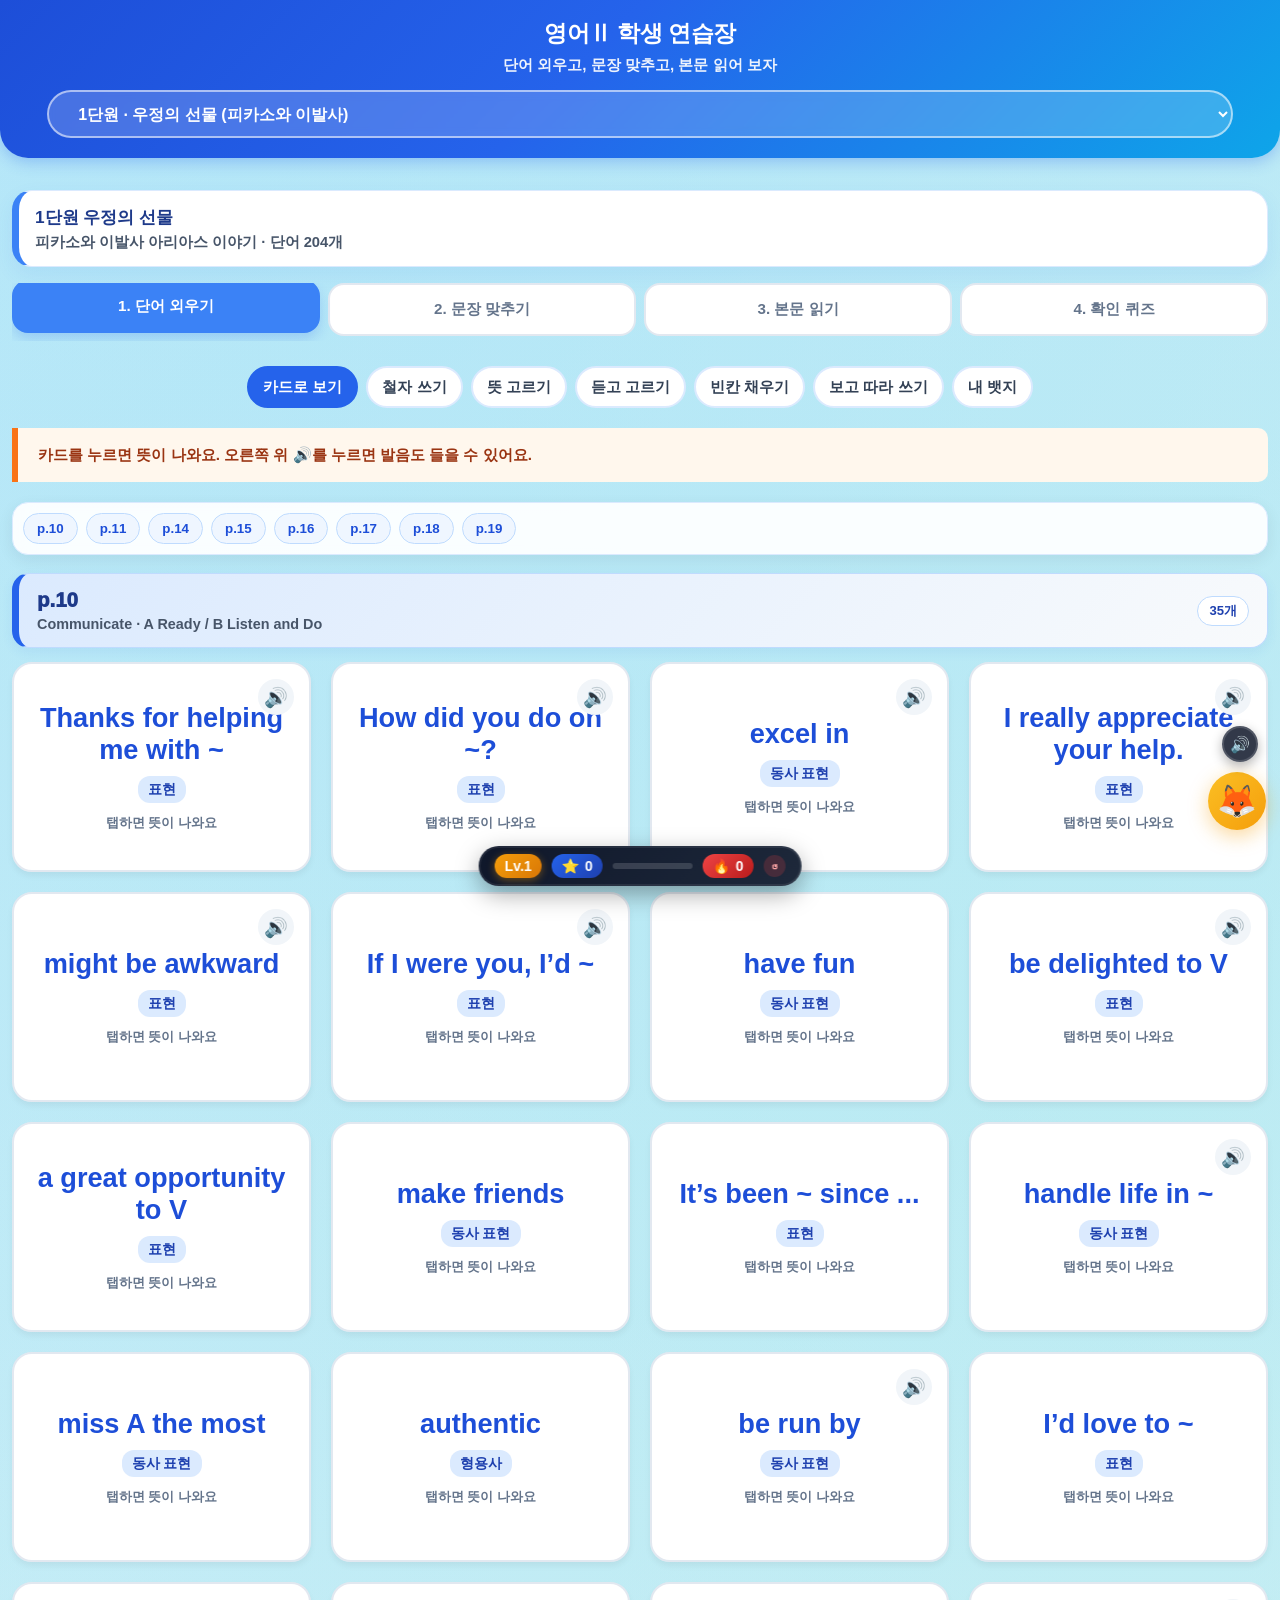
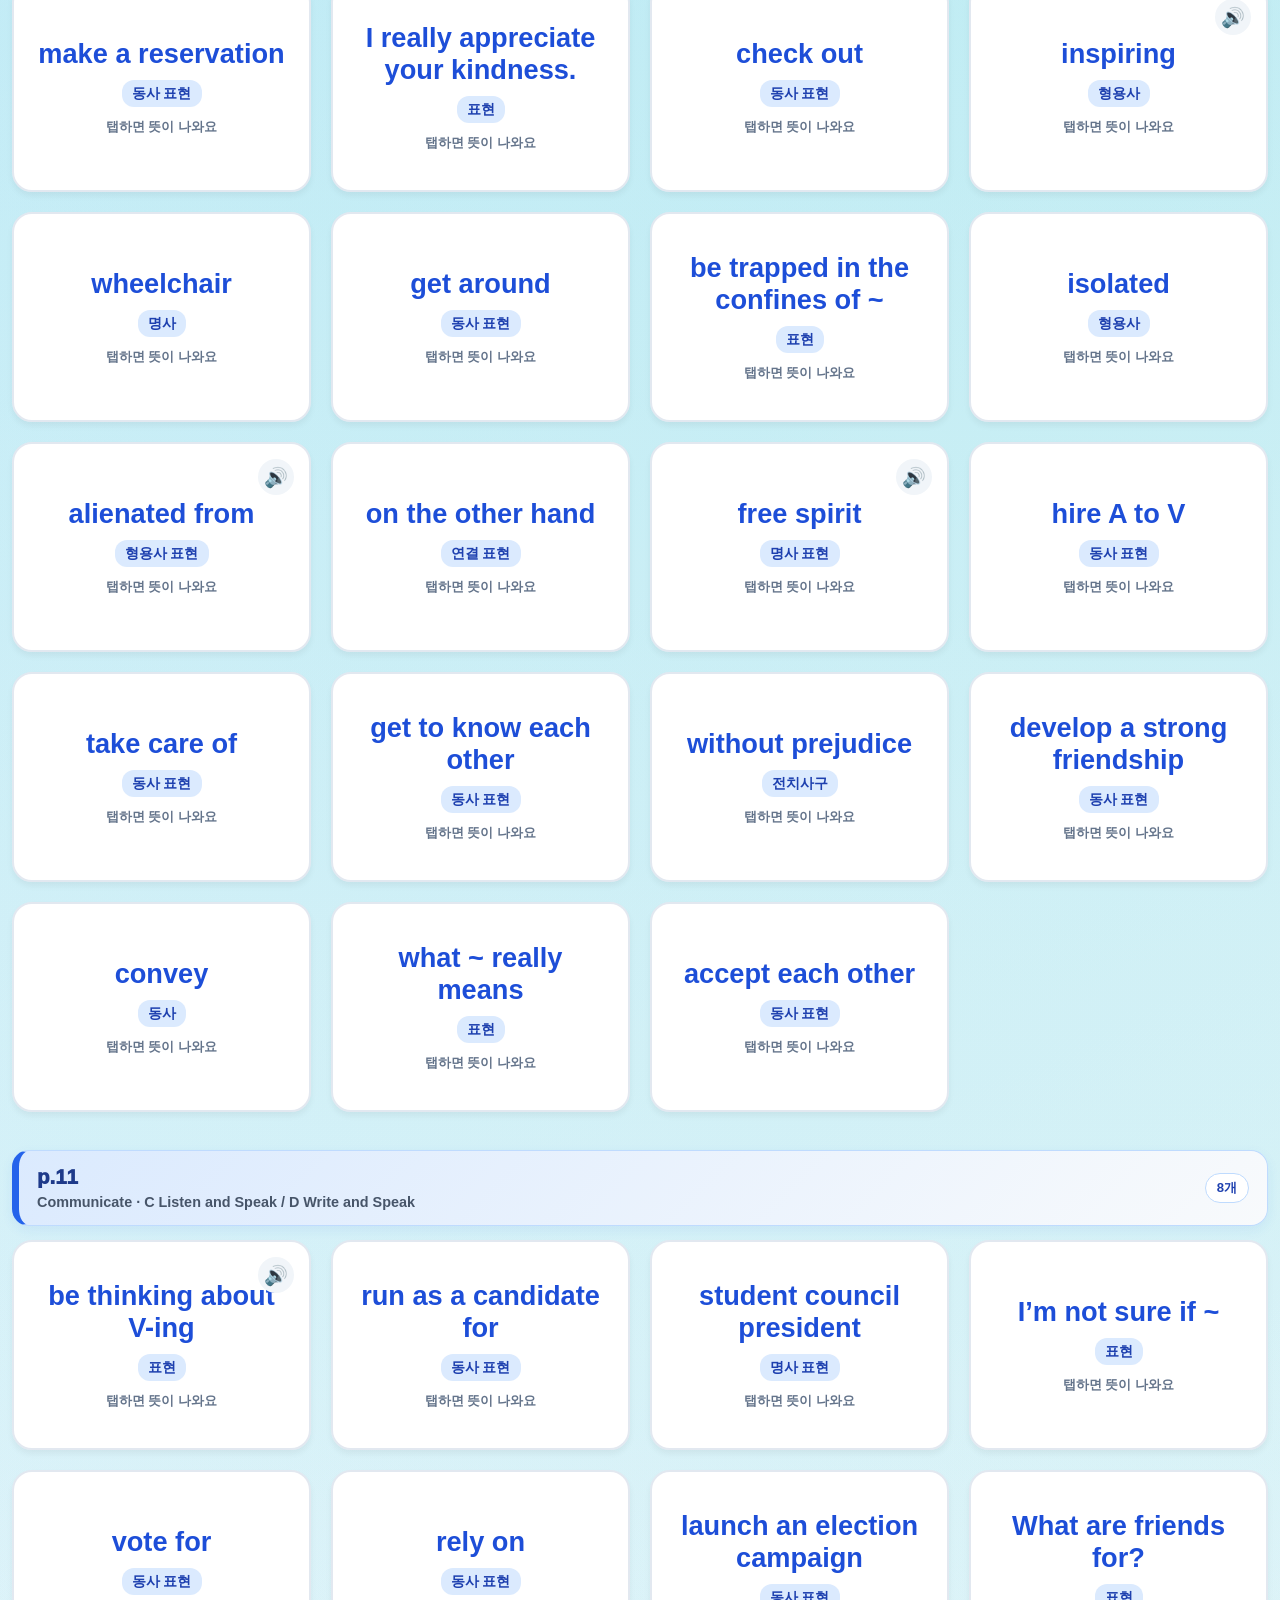
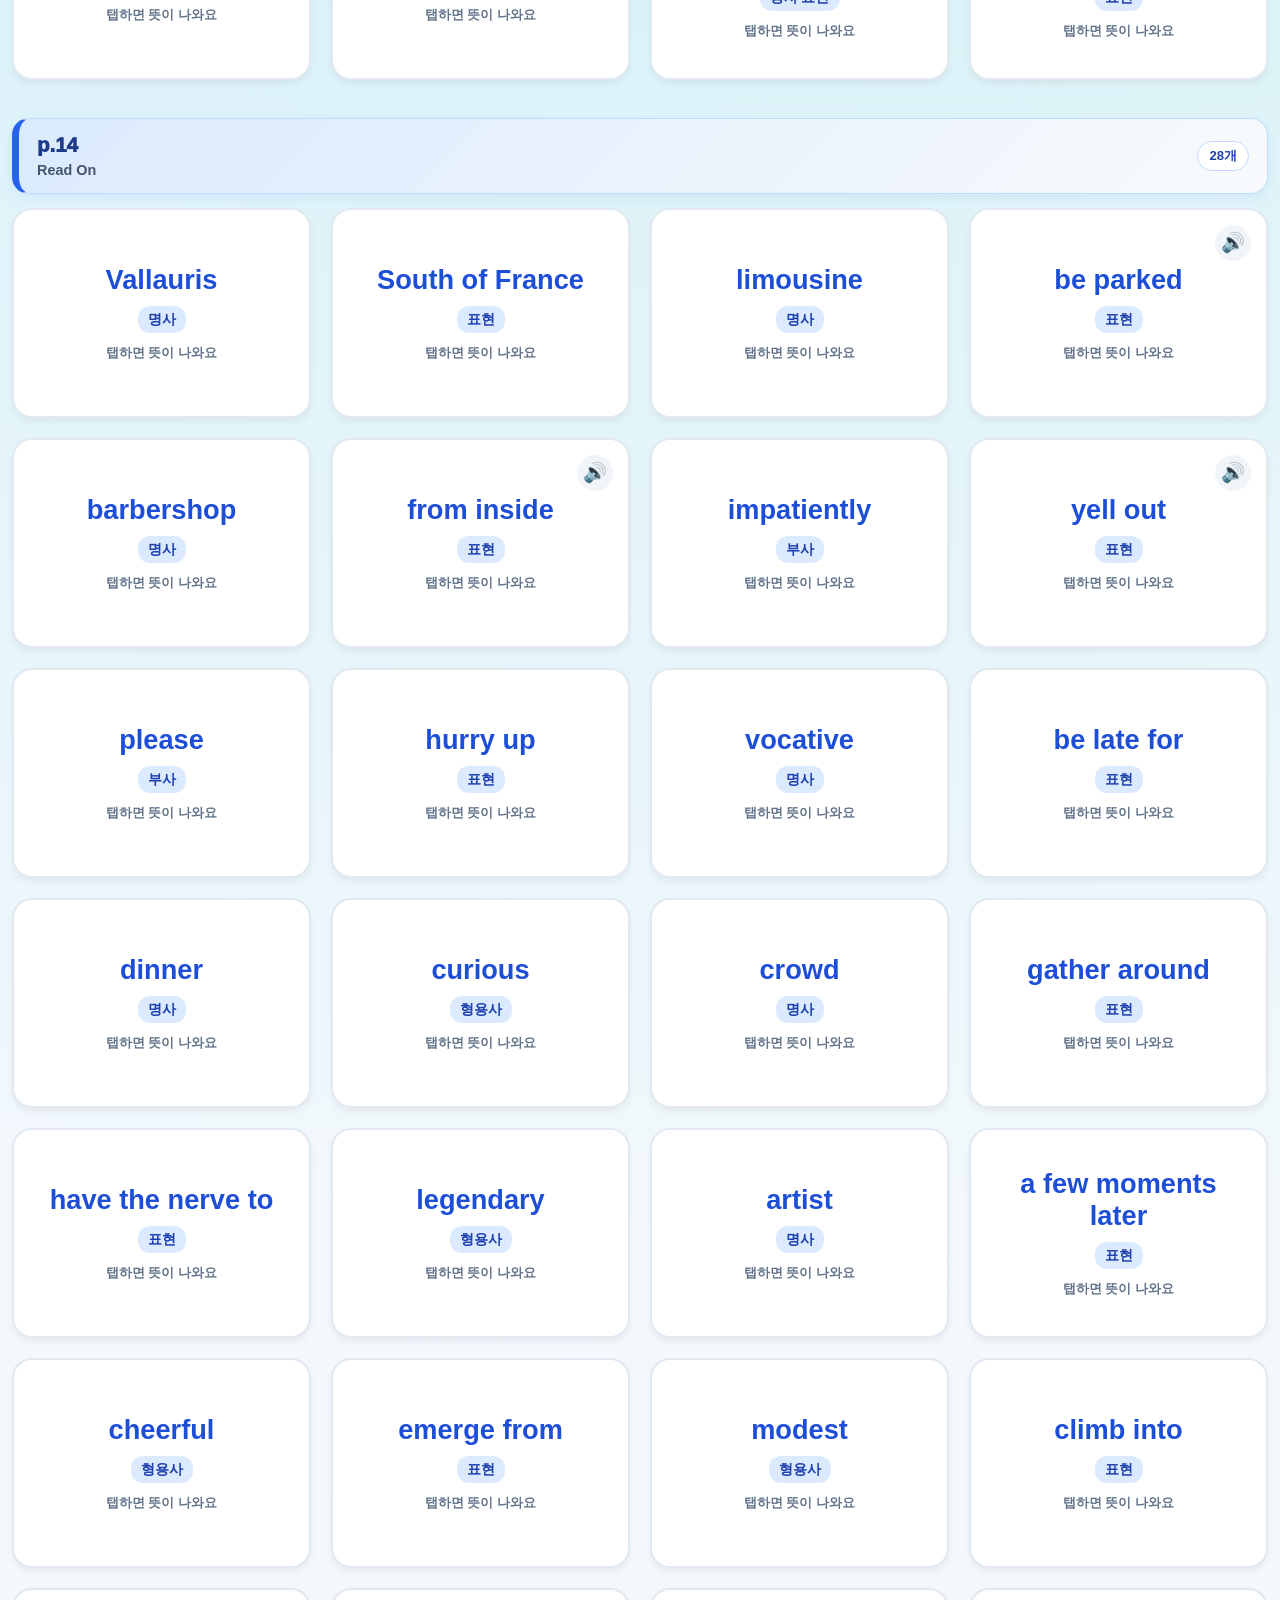
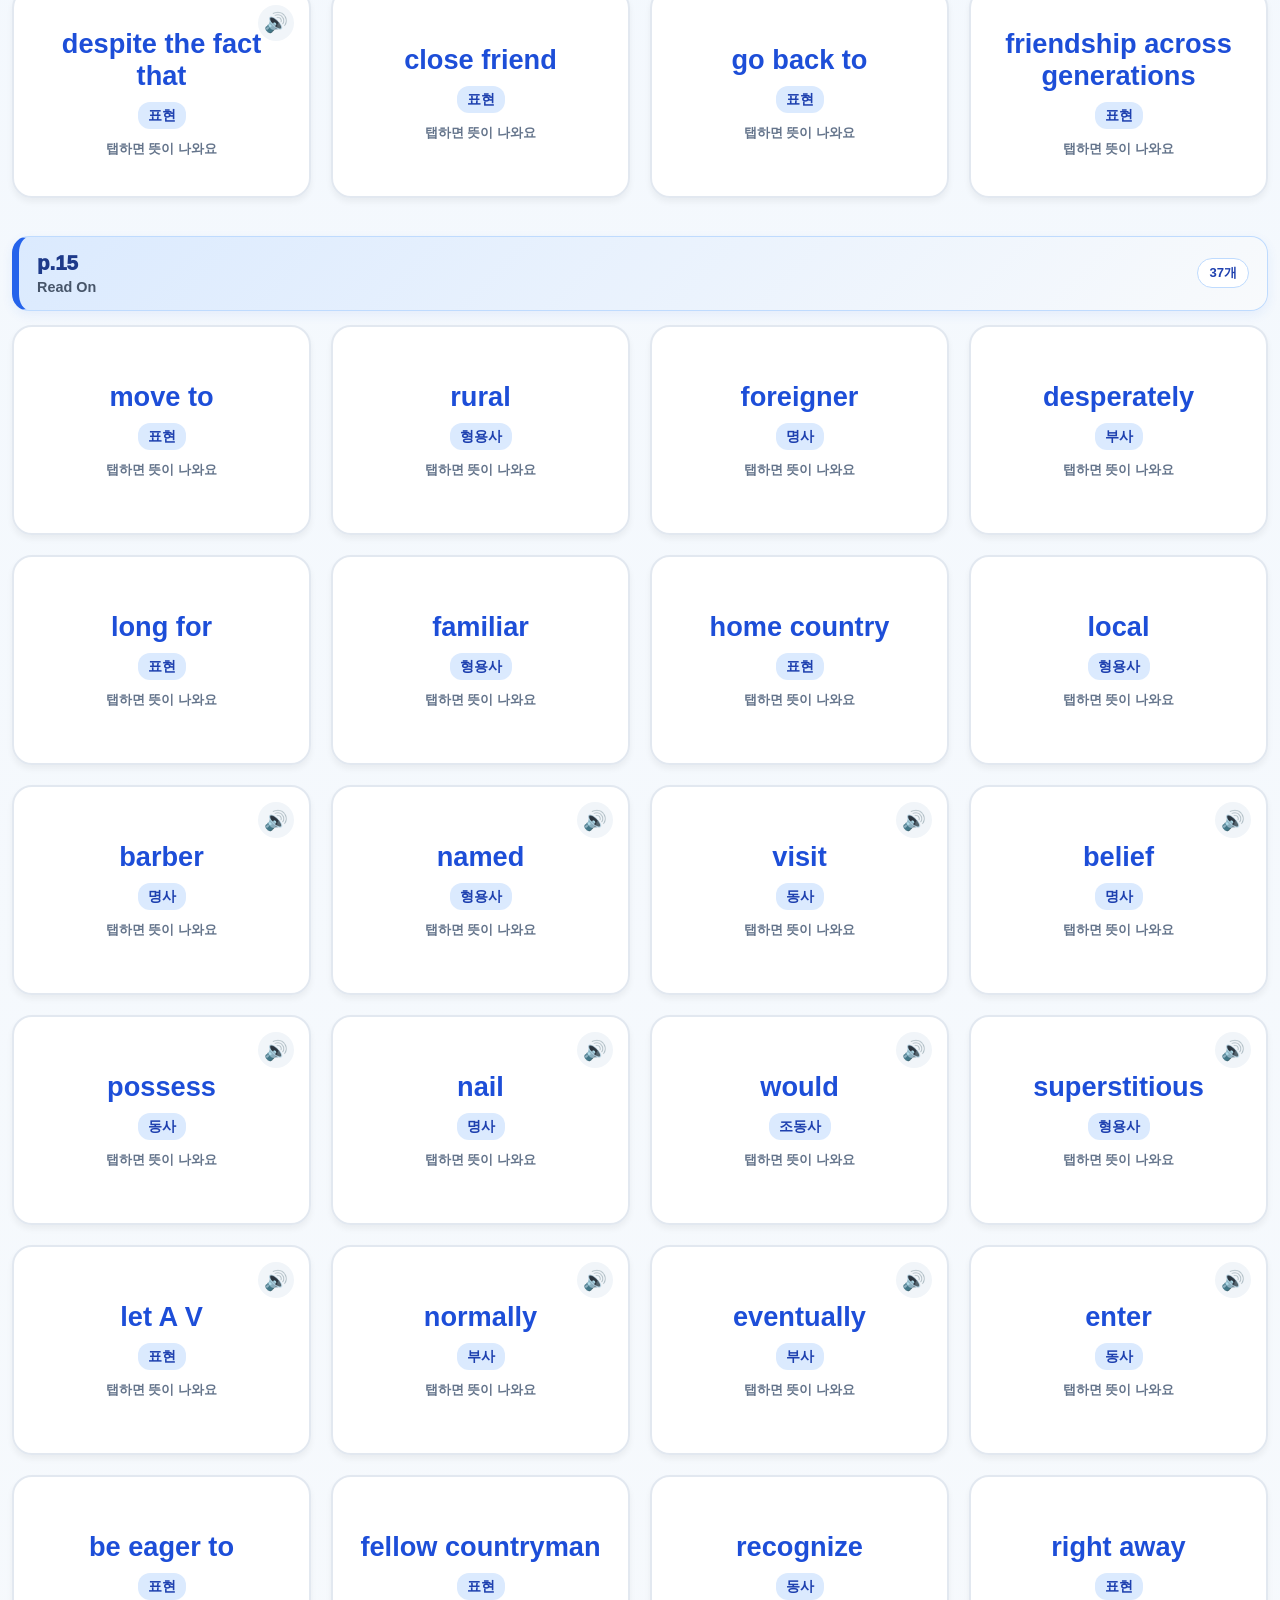
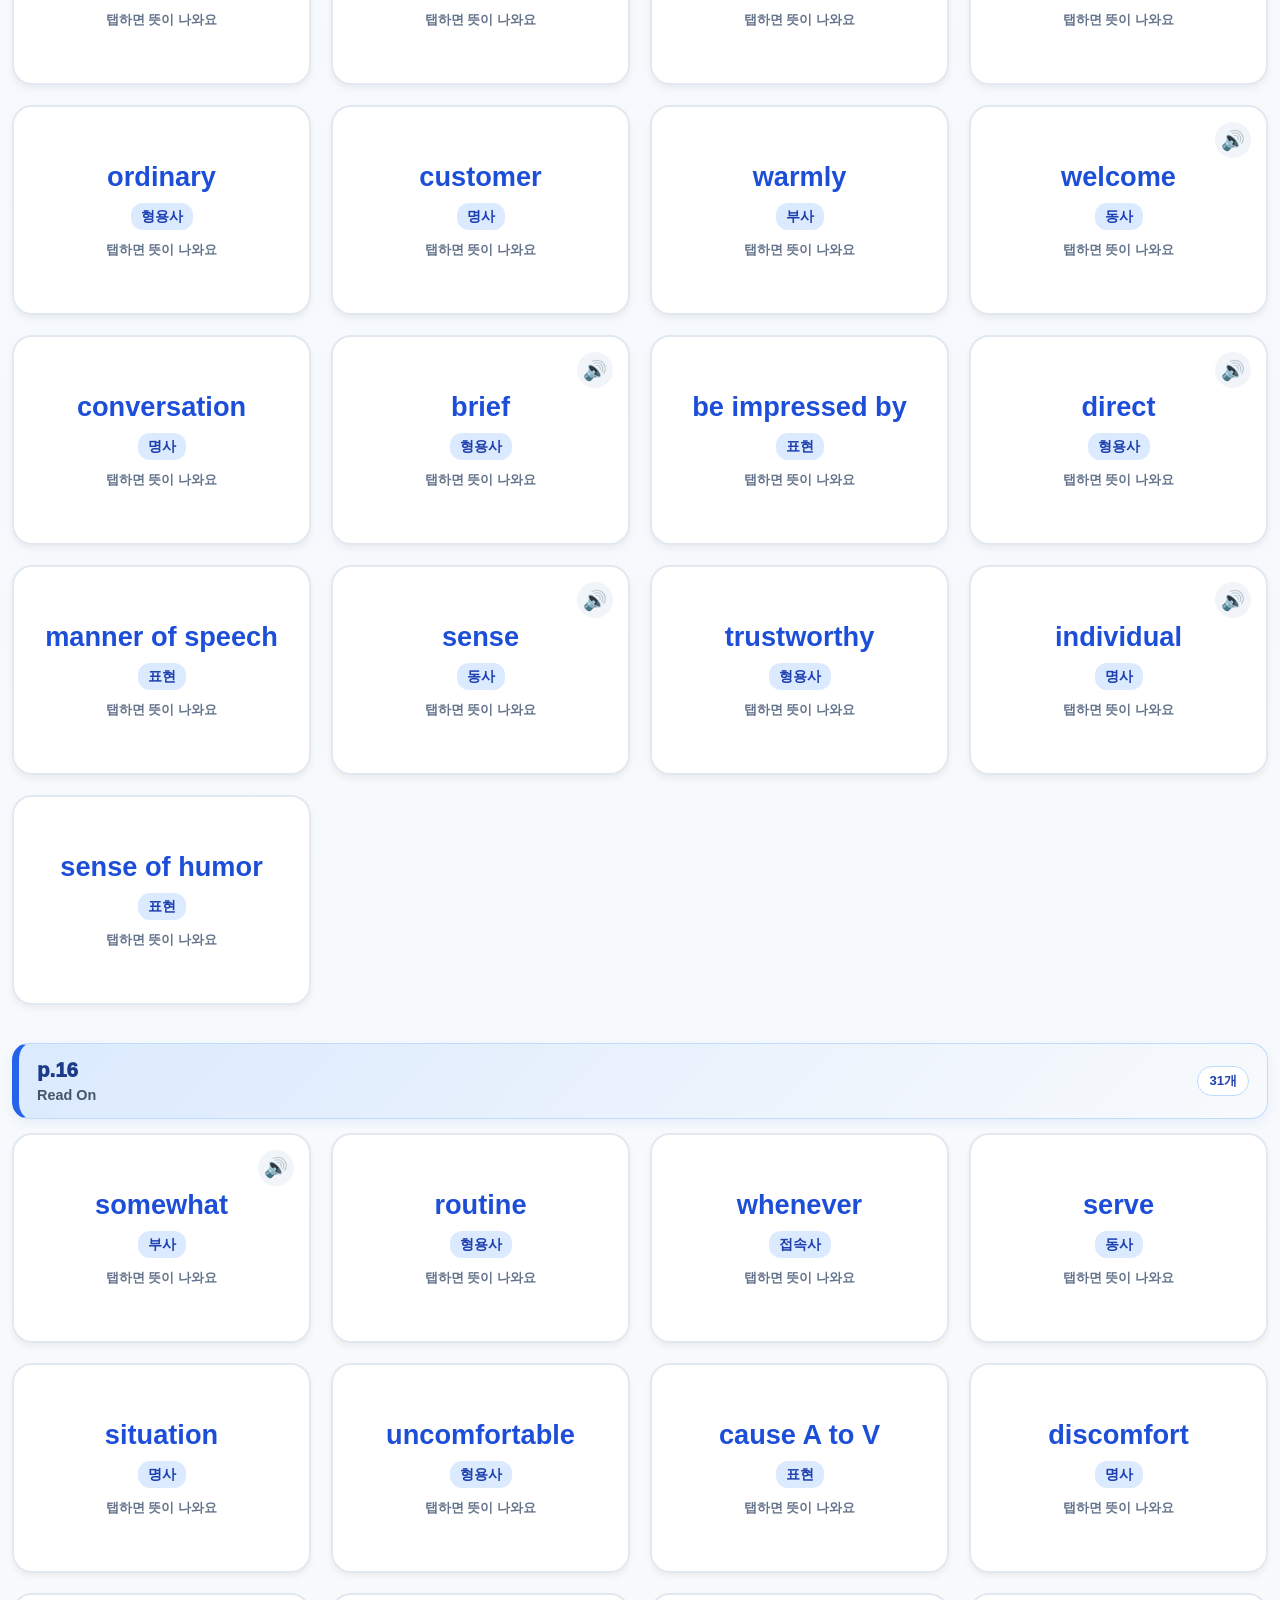
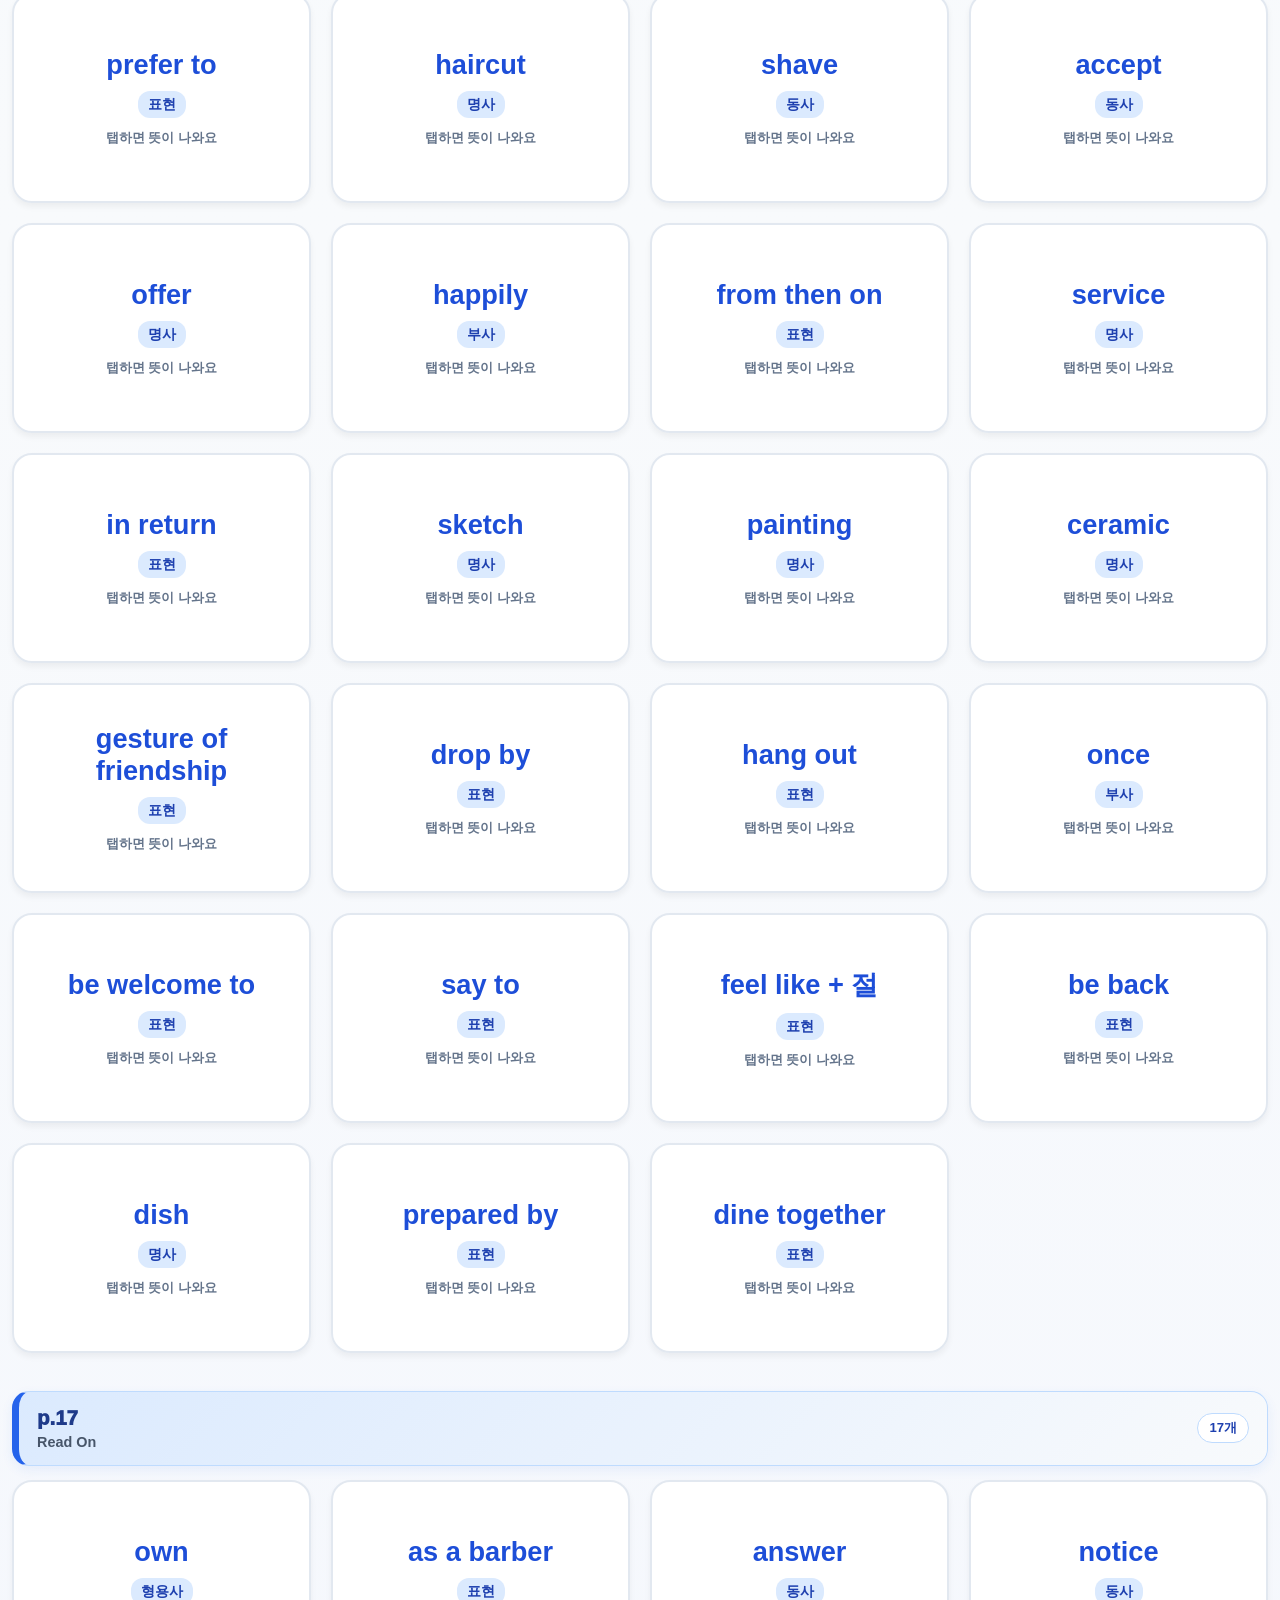
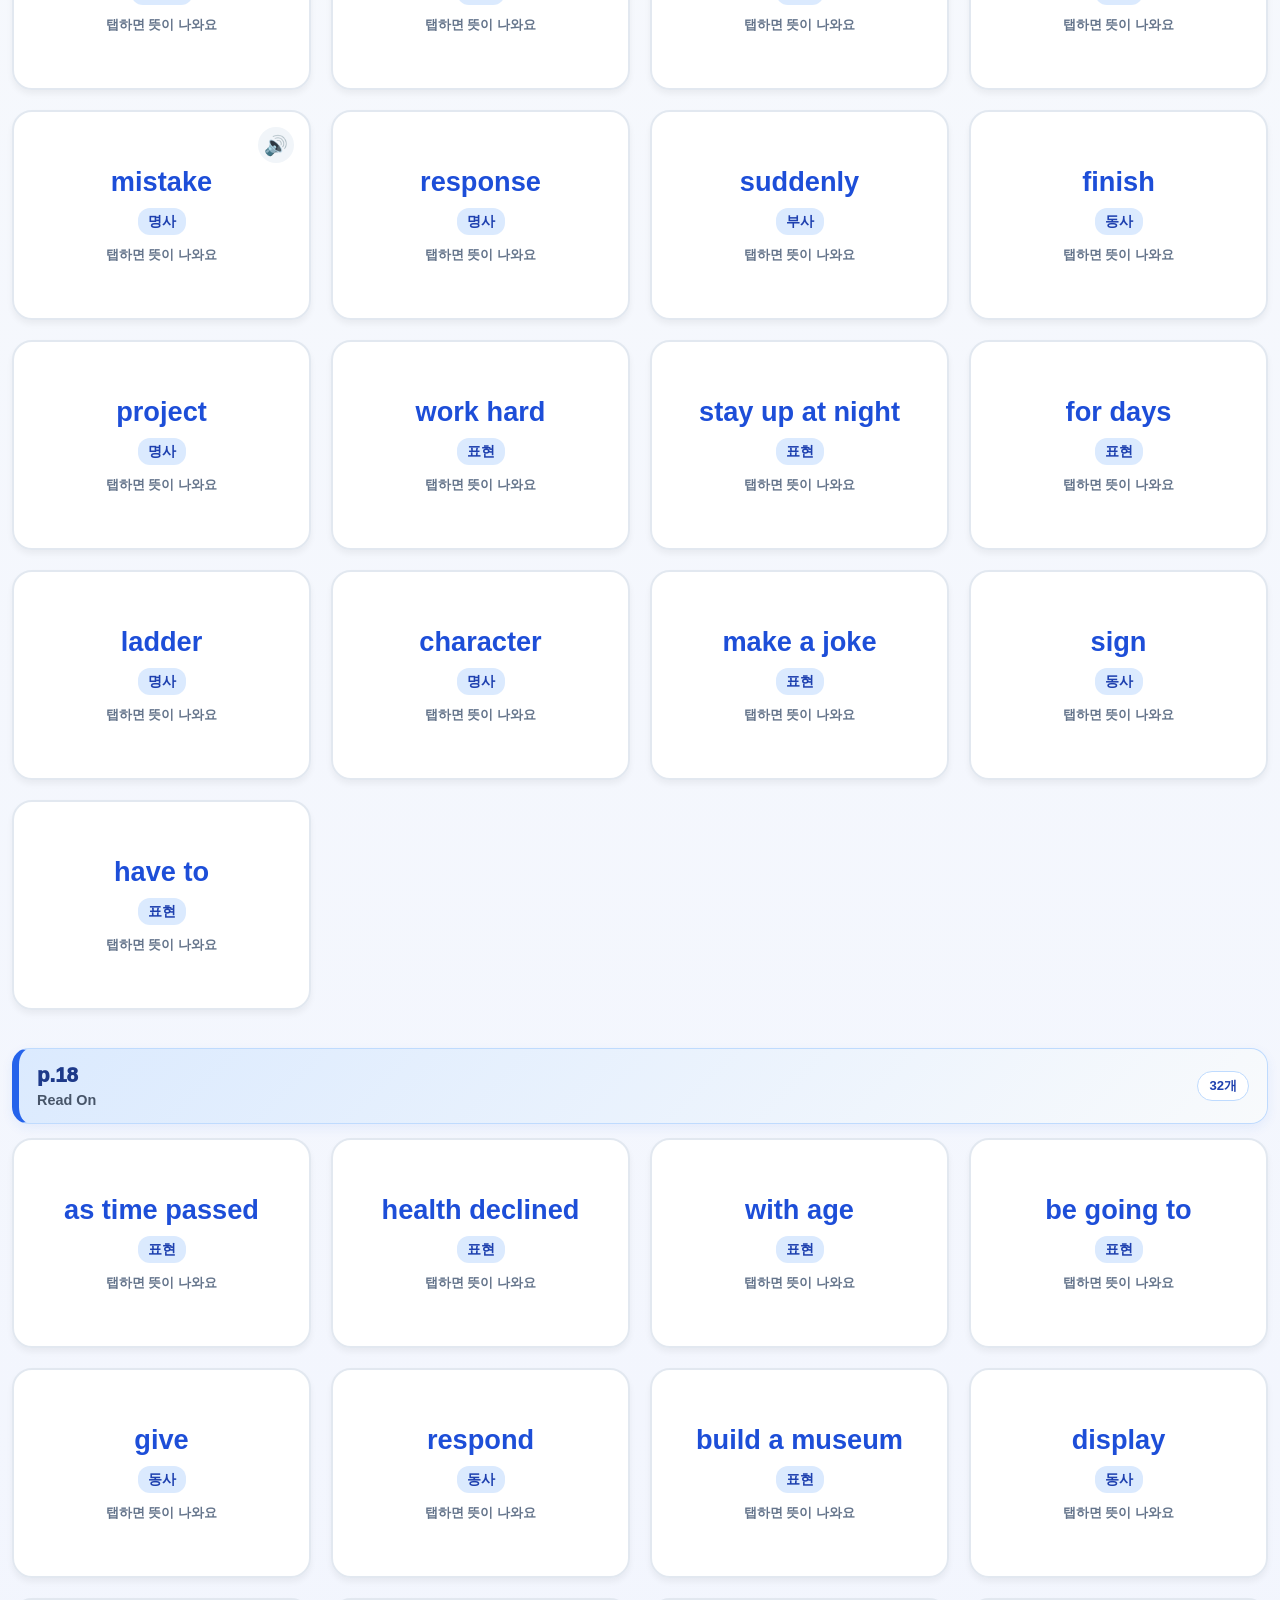
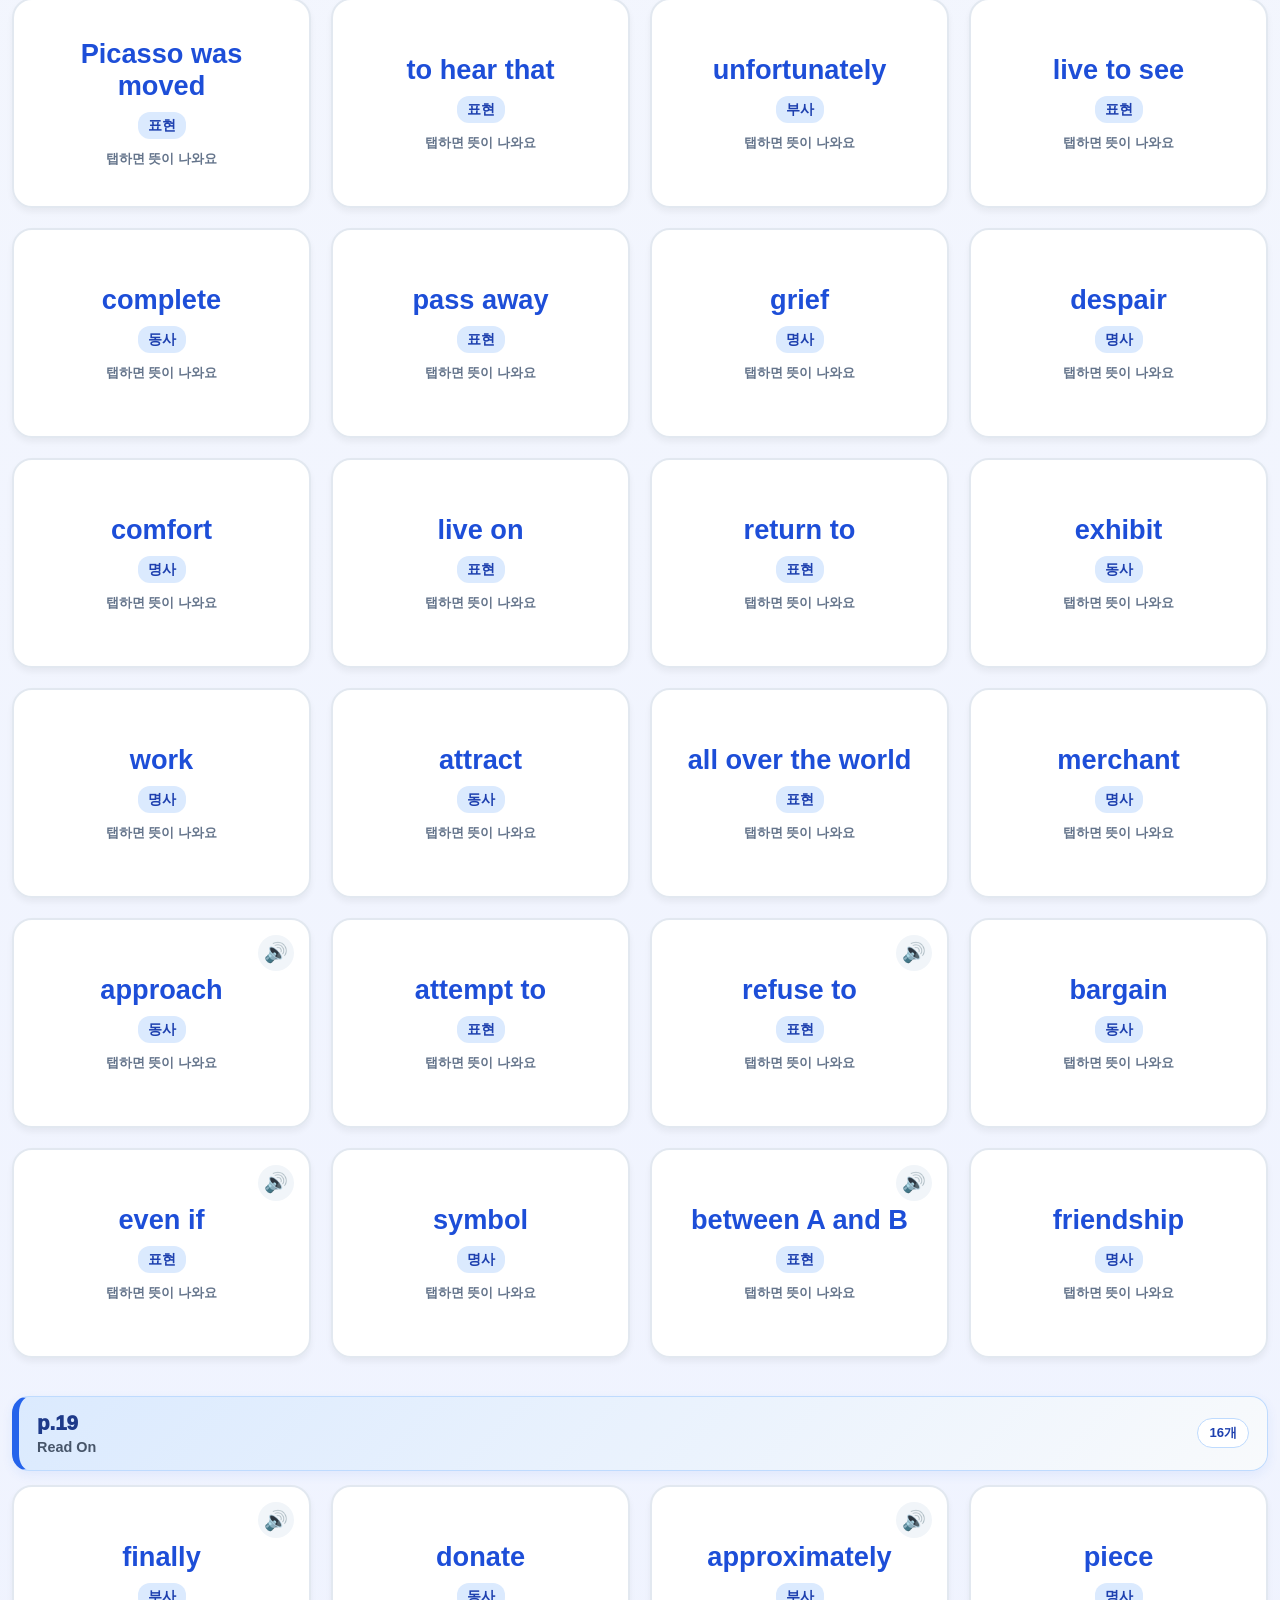
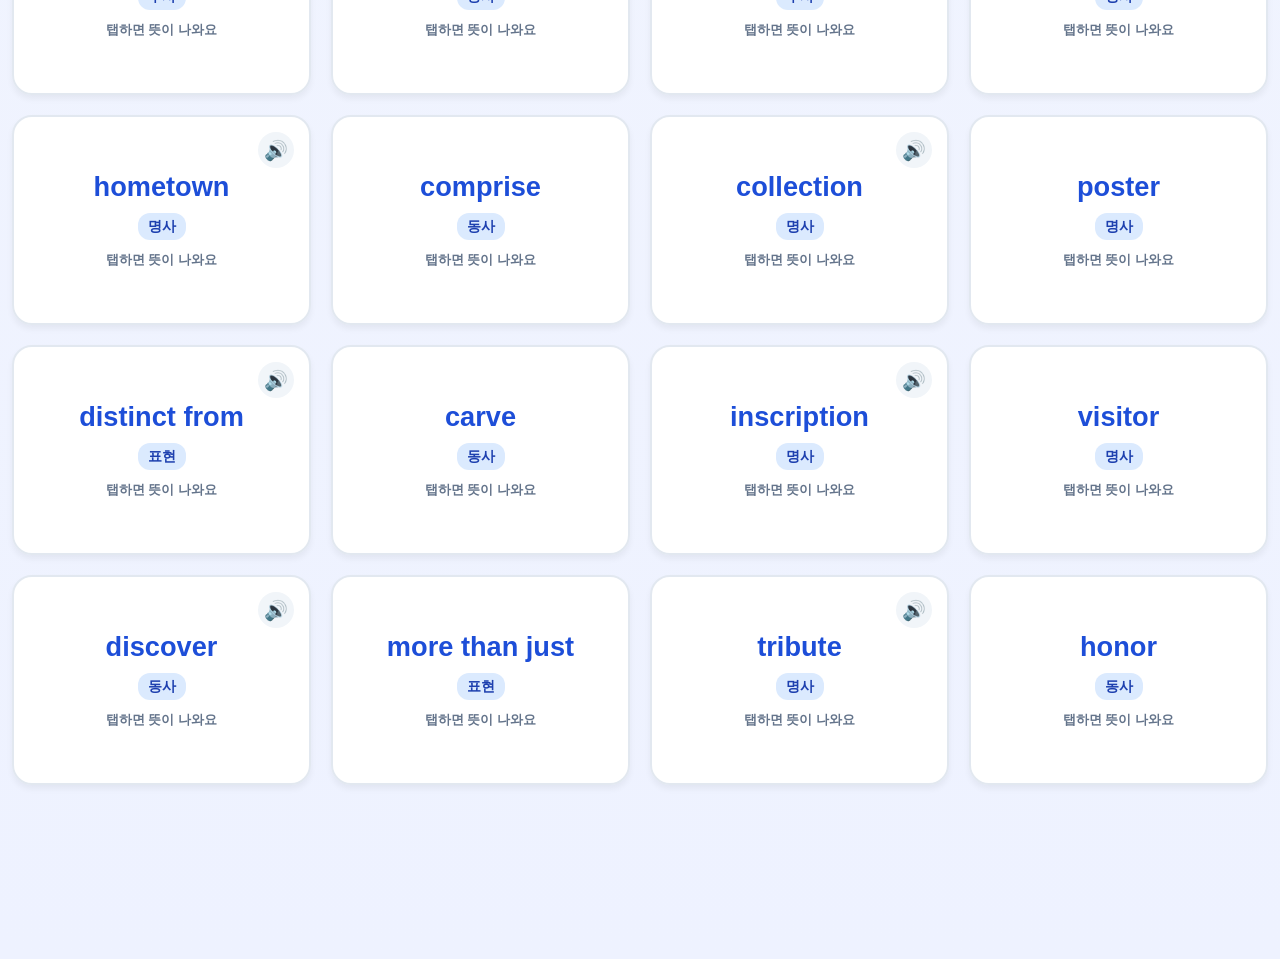
==== commit 25f976e4: "Update index.html" ====
--- a/index.html
+++ b/index.html
@@ -690,7 +690,7 @@
 </div>
 
 <script>
-    const lessons = {"L1":{"title":"Lesson 1 The Gift of Friendship","subtitle":"Picasso and His Barber","vocab":[{"word":"Thanks for helping me with ~","pos":"expr.","meaningKo":"~을 도와줘서 고마워","example":"Thanks for helping me with math and physics in the study group.","page":"p.10","section":"Communicate · A Ready / B Listen and Do"},{"word":"How did you do on ~?","pos":"expr.","meaningKo":"~은 어떻게 봤어? / ~은 어땠어?","example":"How did you do on your tests?","page":"p.10","section":"Communicate · A Ready / B Listen and Do"},{"word":"excel in","pos":"v. phr.","meaningKo":"~을 매우 잘하다, ~에서 뛰어나다","example":"I excelled in both of them.","page":"p.10","section":"Communicate · A Ready / B Listen and Do"},{"word":"I really appreciate your help.","pos":"expr.","meaningKo":"네 도움에 정말 감사해.","example":"I really appreciate your help.","page":"p.10","section":"Communicate · A Ready / B Listen and Do"},{"word":"might be awkward","pos":"expr.","meaningKo":"어색할지도 모른다","example":"I don’t know Susan’s friends very well, so it might be awkward.","page":"p.10","section":"Communicate · A Ready / B Listen and Do"},{"word":"If I were you, I’d ~","pos":"expr.","meaningKo":"내가 너라면 ~할 거야","example":"If I were you, I’d go and have fun.","page":"p.10","section":"Communicate · A Ready / B Listen and Do"},{"word":"have fun","pos":"v. phr.","meaningKo":"즐거운 시간을 보내다","example":"If I were you, I’d go and have fun.","page":"p.10","section":"Communicate · A Ready / B Listen and Do"},{"word":"be delighted to V","pos":"expr.","meaningKo":"V해서 매우 기쁘다","example":"Susan would be delighted to see you.","page":"p.10","section":"Communicate · A Ready / B Listen and Do"},{"word":"a great opportunity to V","pos":"expr.","meaningKo":"V할 좋은 기회","example":"It could be a great opportunity to make friends.","page":"p.10","section":"Communicate · A Ready / B Listen and Do"},{"word":"make friends","pos":"v. phr.","meaningKo":"친구를 사귀다","example":"It could be a great opportunity to make friends.","page":"p.10","section":"Communicate · A Ready / B Listen and Do"},{"word":"It’s been ~ since ...","pos":"expr.","meaningKo":"…한 지 ~가 되었다","example":"It’s already been quite some time since you came to Korea from Italy.","page":"p.10","section":"Communicate · A Ready / B Listen and Do"},{"word":"handle life in ~","pos":"v. phr.","meaningKo":"~에서의 생활을 해 나가다, 적응해 지내다","example":"How are you handling life in Korea?","page":"p.10","section":"Communicate · A Ready / B Listen and Do"},{"word":"miss A the most","pos":"v. phr.","meaningKo":"A가 가장 그립다","example":"What food do you miss the most?","page":"p.10","section":"Communicate · A Ready / B Listen and Do"},{"word":"authentic","pos":"adj.","meaningKo":"정통의, 진짜의","example":"I know an authentic restaurant run by an Italian chef.","page":"p.10","section":"Communicate · A Ready / B Listen and Do"},{"word":"be run by","pos":"v. phr.","meaningKo":"~에 의해 운영되다","example":"I know an authentic restaurant run by an Italian chef.","page":"p.10","section":"Communicate · A Ready / B Listen and Do"},{"word":"I’d love to ~","pos":"expr.","meaningKo":"정말 ~하고 싶다","example":"Sounds great. I’d love to go.","page":"p.10","section":"Communicate · A Ready / B Listen and Do"},{"word":"make a reservation","pos":"v. phr.","meaningKo":"예약하다","example":"Okay, I’ll make a reservation.","page":"p.10","section":"Communicate · A Ready / B Listen and Do"},{"word":"I really appreciate your kindness.","pos":"expr.","meaningKo":"네 친절에 정말 감사해.","example":"I really appreciate your kindness.","page":"p.10","section":"Communicate · A Ready / B Listen and Do"},{"word":"check out","pos":"v. phr.","meaningKo":"한번 보다, 확인해 보다","example":"If I were you, I’d definitely check out the movie Untouchable.","page":"p.10","section":"Communicate · A Ready / B Listen and Do"},{"word":"inspiring","pos":"adj.","meaningKo":"영감을 주는, 고무적인","example":"It’s an inspiring film about two men, Philippe and Driss.","page":"p.10","section":"Communicate · A Ready / B Listen and Do"},{"word":"wheelchair","pos":"n.","meaningKo":"휠체어","example":"Philippe, who is very rich, needs a wheelchair to get around.","page":"p.10","section":"Communicate · A Ready / B Listen and Do"},{"word":"get around","pos":"v. phr.","meaningKo":"이리저리 돌아다니다","example":"Philippe, who is very rich, needs a wheelchair to get around.","page":"p.10","section":"Communicate · A Ready / B Listen and Do"},{"word":"be trapped in the confines of ~","pos":"expr.","meaningKo":"~의 한계·범위 안에 갇히다","example":"Trapped in the confines of his wheelchair, he is feeling isolated and alienated from the world.","page":"p.10","section":"Communicate · A Ready / B Listen and Do"},{"word":"isolated","pos":"adj.","meaningKo":"고립된","example":"He is feeling isolated and alienated from the world.","page":"p.10","section":"Communicate · A Ready / B Listen and Do"},{"word":"alienated from","pos":"adj. phr.","meaningKo":"~로부터 소외된","example":"He is feeling isolated and alienated from the world.","page":"p.10","section":"Communicate · A Ready / B Listen and Do"},{"word":"on the other hand","pos":"link.","meaningKo":"반면에","example":"On the other hand, Driss, who is poor and has no job, has a free spirit.","page":"p.10","section":"Communicate · A Ready / B Listen and Do"},{"word":"free spirit","pos":"n. phr.","meaningKo":"자유로운 영혼, 자유분방한 사람","example":"Driss, who is poor and has no job, has a free spirit.","page":"p.10","section":"Communicate · A Ready / B Listen and Do"},{"word":"hire A to V","pos":"v. phr.","meaningKo":"A를 고용하여 V하게 하다","example":"Philippe hires Driss to take care of his needs.","page":"p.10","section":"Communicate · A Ready / B Listen and Do"},{"word":"take care of","pos":"v. phr.","meaningKo":"~을 돌보다, 보살피다","example":"Philippe hires Driss to take care of his needs.","page":"p.10","section":"Communicate · A Ready / B Listen and Do"},{"word":"get to know each other","pos":"v. phr.","meaningKo":"서로를 알아 가다","example":"They get to know each other without prejudice.","page":"p.10","section":"Communicate · A Ready / B Listen and Do"},{"word":"without prejudice","pos":"prep. phr.","meaningKo":"편견 없이","example":"They get to know each other without prejudice.","page":"p.10","section":"Communicate · A Ready / B Listen and Do"},{"word":"develop a strong friendship","pos":"v. phr.","meaningKo":"돈독한 우정을 쌓다","example":"They get to know each other without prejudice and develop a strong friendship.","page":"p.10","section":"Communicate · A Ready / B Listen and Do"},{"word":"convey","pos":"v.","meaningKo":"전달하다, 전하다","example":"This movie conveys what friendship really means.","page":"p.10","section":"Communicate · A Ready / B Listen and Do"},{"word":"what ~ really means","pos":"expr.","meaningKo":"~가 진정 무엇을 의미하는지","example":"This movie conveys what friendship really means.","page":"p.10","section":"Communicate · A Ready / B Listen and Do"},{"word":"accept each other","pos":"v. phr.","meaningKo":"서로를 받아들이다","example":"This movie conveys what friendship really means and how friends accept each other.","page":"p.10","section":"Communicate · A Ready / B Listen and Do"},{"word":"be thinking about V-ing","pos":"expr.","meaningKo":"V하는 것을 생각 중이다, 고려 중이다","example":"I’m thinking about running as a candidate for student council president.","page":"p.11","section":"Communicate · C Listen and Speak / D Write and Speak"},{"word":"run as a candidate for","pos":"v. phr.","meaningKo":"~ 후보로 출마하다","example":"I’m thinking about running as a candidate for student council president.","page":"p.11","section":"Communicate · C Listen and Speak / D Write and Speak"},{"word":"student council president","pos":"n. phr.","meaningKo":"학생회장","example":"I’m thinking about running as a candidate for student council president.","page":"p.11","section":"Communicate · C Listen and Speak / D Write and Speak"},{"word":"I’m not sure if ~","pos":"expr.","meaningKo":"~인지 확신이 없다","example":"I’m not sure if people will vote for me.","page":"p.11","section":"Communicate · C Listen and Speak / D Write and Speak"},{"word":"vote for","pos":"v. phr.","meaningKo":"~에게 투표하다","example":"I’m not sure if people will vote for me.","page":"p.11","section":"Communicate · C Listen and Speak / D Write and Speak"},{"word":"rely on","pos":"v. phr.","meaningKo":"~에게 의지하다","example":"I’d rely on close friends to help with launching the election campaign.","page":"p.11","section":"Communicate · C Listen and Speak / D Write and Speak"},{"word":"launch an election campaign","pos":"v. phr.","meaningKo":"선거 운동을 시작하다","example":"I’d rely on close friends to help with launching the election campaign.","page":"p.11","section":"Communicate · C Listen and Speak / D Write and Speak"},{"word":"What are friends for?","pos":"expr.","meaningKo":"친구 좋다는 게 뭐야? / 친구가 이럴 때 있는 거지.","example":"Sure, what are friends for?","page":"p.11","section":"Communicate · C Listen and Speak / D Write and Speak"},{"word":"Vallauris","pos":"n.","meaningKo":"발로리스","example":"In Vallauris, a small town in the South of France, a black limousine was parked outside a barbershop.","page":"p.14","section":"Read On"},{"word":"South of France","pos":"phr.","meaningKo":"프랑스 남부","example":"In Vallauris, a small town in the South of France, a black limousine was parked outside a barbershop.","page":"p.14","section":"Read On"},{"word":"limousine","pos":"n.","meaningKo":"리무진, 고급 승용차","example":"In Vallauris, a small town in the South of France, a black limousine was parked outside a barbershop.","page":"p.14","section":"Read On"},{"word":"be parked","pos":"phr.","meaningKo":"주차되어 있다","example":"In Vallauris, a small town in the South of France, a black limousine was parked outside a ","page":"p.14","section":"Read On"},{"word":"barbershop","pos":"n.","meaningKo":"이발소","example":"In Vallauris, a small town in the South of France, a black limousine was parked outside a barbershop.","page":"p.14","section":"Read On"},{"word":"from inside","pos":"phr.","meaningKo":"~의 안쪽에서","example":"From inside the car, Pablo Picasso impatiently yelled out.","page":"p.14","section":"Read On"},{"word":"impatiently","pos":"adv.","meaningKo":"조급하게, 성급하게","example":"From inside the car, Pablo Picasso impatiently yelled out.","page":"p.14","section":"Read On"},{"word":"yell out","pos":"phr.","meaningKo":"큰 소리로 외치다","example":"From inside the car, Pablo Picasso impatiently yelled out.","page":"p.14","section":"Read On"},{"word":"please","pos":"adv.","meaningKo":"제발","example":"“Please, Arias, hurry up.”","page":"p.14","section":"Read On"},{"word":"hurry up","pos":"phr.","meaningKo":"서두르다","example":"“Please, Arias, hurry up.”","page":"p.14","section":"Read On"},{"word":"vocative","pos":"n.","meaningKo":"호격","example":"“Please, Arias, hurry up.”","page":"p.14","section":"Read On"},{"word":"be late for","pos":"phr.","meaningKo":"~에 늦다","example":"“We’ll be late for dinner.”","page":"p.14","section":"Read On"},{"word":"dinner","pos":"n.","meaningKo":"저녁 식사","example":"“We’ll be late for dinner.”","page":"p.14","section":"Read On"},{"word":"curious","pos":"adj.","meaningKo":"호기심 많은","example":"A curious crowd gathered around the car, wondering who had the nerve to make the legendary artist wait.","page":"p.14","section":"Read On"},{"word":"crowd","pos":"n.","meaningKo":"군중","example":"A curious crowd gathered around the car, wondering who had the nerve to make the legendary artist wait.","page":"p.14","section":"Read On"},{"word":"gather around","pos":"phr.","meaningKo":"~ 주위에 모이다","example":"A curious crowd gathered around the car, wondering who had the nerve to make the legendary","page":"p.14","section":"Read On"},{"word":"have the nerve to","pos":"phr.","meaningKo":"감히 ~하다","example":"A curious crowd gathered around the car, wondering who had the nerve to make the legendary","page":"p.14","section":"Read On"},{"word":"legendary","pos":"adj.","meaningKo":"전설적인","example":"A curious crowd gathered around the car, wondering who had the nerve to make the legendary artist wait.","page":"p.14","section":"Read On"},{"word":"artist","pos":"n.","meaningKo":"예술가","example":"A curious crowd gathered around the car, wondering who had the nerve to make the legendary artist wait.","page":"p.14","section":"Read On"},{"word":"a few moments later","pos":"phr.","meaningKo":"잠시 후","example":"A few moments later, Eugenio Arias, a man with a cheerful smile, emerged from his modest shop.","page":"p.14","section":"Read On"},{"word":"cheerful","pos":"adj.","meaningKo":"밝은, 쾌활한","example":"A few moments later, Eugenio Arias, a man with a cheerful smile, emerged from his modest shop.","page":"p.14","section":"Read On"},{"word":"emerge from","pos":"phr.","meaningKo":"~에서 나오다, 드러나다","example":"A few moments later, Eugenio Arias, a man with a cheerful smile, emerged from his modest s","page":"p.14","section":"Read On"},{"word":"modest","pos":"adj.","meaningKo":"소박한, 수수한","example":"A few moments later, Eugenio Arias, a man with a cheerful smile, emerged from his modest shop.","page":"p.14","section":"Read On"},{"word":"climb into","pos":"phr.","meaningKo":"~ 안으로 올라타다","example":"“Let’s go,” he said as he climbed into the limousine.","page":"p.14","section":"Read On"},{"word":"despite the fact that","pos":"phr.","meaningKo":"~라는 사실에도 불구하고","example":"Despite the fact that Picasso was twenty-eight years older than Arias, the two had been close friends for twenty years.","page":"p.14","section":"Read On"},{"word":"close friend","pos":"phr.","meaningKo":"가까운 친구","example":"Despite the fact that Picasso was twenty-eight years older than Arias, the two had been close friends for twenty years.","page":"p.14","section":"Read On"},{"word":"go back to","pos":"phr.","meaningKo":"~로 돌아가다","example":"Let’s go back to that summer afternoon when their friendship across generations began.","page":"p.14","section":"Read On"},{"word":"friendship across generations","pos":"phr.","meaningKo":"세대를 뛰어넘은 우정","example":"Let’s go back to that summer afternoon when their friendship across generations began.","page":"p.14","section":"Read On"},{"word":"move to","pos":"phr.","meaningKo":"~로 이사하다, 옮기다","example":"In 1947, Picasso left the crowded city of Paris and moved to the quiet rural town of Valla","page":"p.15","section":"Read On"},{"word":"rural","pos":"adj.","meaningKo":"시골의","example":"In 1947, Picasso left the crowded city of Paris and moved to the quiet rural town of Vallauris.","page":"p.15","section":"Read On"},{"word":"foreigner","pos":"n.","meaningKo":"외국인","example":"As a foreigner, he often desperately longed for familiar faces from his home country, Spain.","page":"p.15","section":"Read On"},{"word":"desperately","pos":"adv.","meaningKo":"간절히, 절박하게","example":"As a foreigner, he often desperately longed for familiar faces from his home country, Spain.","page":"p.15","section":"Read On"},{"word":"long for","pos":"phr.","meaningKo":"~을 간절히 바라다, 그리워하다","example":"As a foreigner, he often desperately longed for familiar faces from his home country, Spai","page":"p.15","section":"Read On"},{"word":"familiar","pos":"adj.","meaningKo":"익숙한","example":"As a foreigner, he often desperately longed for familiar faces from his home country, Spain.","page":"p.15","section":"Read On"},{"word":"home country","pos":"phr.","meaningKo":"고국","example":"As a foreigner, he often desperately longed for familiar faces from his home country, Spain.","page":"p.15","section":"Read On"},{"word":"local","pos":"adj.","meaningKo":"현지의, 지역의","example":"A friend told him about a local barber from Spain named Arias.","page":"p.15","section":"Read On"},{"word":"barber","pos":"n.","meaningKo":"이발사","example":"A friend told him about a local barber from Spain named Arias.","page":"p.15","section":"Read On"},{"word":"named","pos":"adj.","meaningKo":"~라는 이름의","example":"A friend told him about a local barber from Spain named Arias.","page":"p.15","section":"Read On"},{"word":"visit","pos":"v.","meaningKo":"방문","example":"For Picasso, it was not easy to visit the barbershop because he had a belief that anyone who possessed his hair or nails would have control ","page":"p.15","section":"Read On"},{"word":"belief","pos":"n.","meaningKo":"믿음, 신념","example":"For Picasso, it was not easy to visit the barbershop because he had a belief that anyone who possessed his hair or nails would have control ","page":"p.15","section":"Read On"},{"word":"possess","pos":"v.","meaningKo":"소유하다, 지니다","example":"For Picasso, it was not easy to visit the barbershop because he had a belief that anyone who possessed his hair or nails would have control ","page":"p.15","section":"Read On"},{"word":"nail","pos":"n.","meaningKo":"손톱, 발톱","example":"For Picasso, it was not easy to visit the barbershop because he had a belief that anyone who possessed his hair or nails would have control ","page":"p.15","section":"Read On"},{"word":"would","pos":"aux.","meaningKo":"~할 것이다, ~하곤 했다","example":"For Picasso, it was not easy to visit the barbershop because he had a belief that anyone who possessed his hair or nails would have control ","page":"p.15","section":"Read On"},{"word":"superstitious","pos":"adj.","meaningKo":"미신을 믿는, 미신적인","example":"Too superstitious to let other people cut his hair, he normally chose to cut his own hair.","page":"p.15","section":"Read On"},{"word":"let A V","pos":"phr.","meaningKo":"A가 ~하게 하다","example":"Too superstitious to let other people cut his hair, he normally chose to cut his own hair.","page":"p.15","section":"Read On"},{"word":"normally","pos":"adv.","meaningKo":"보통, 평소에는","example":"Too superstitious to let other people cut his hair, he normally chose to cut his own hair.","page":"p.15","section":"Read On"},{"word":"eventually","pos":"adv.","meaningKo":"마침내, 결국","example":"Eventually, Picasso gathered his courage and entered Arias’s barbershop because he was so eager to meet his fellow countryman.","page":"p.15","section":"Read On"},{"word":"enter","pos":"v.","meaningKo":"~에 들어가다","example":"Eventually, Picasso gathered his courage and entered Arias’s barbershop because he was so eager to meet his fellow countryman.","page":"p.15","section":"Read On"},{"word":"be eager to","pos":"phr.","meaningKo":"~하기를 간절히 바라다","example":"Eventually, Picasso gathered his courage and entered Arias’s barbershop because he was so ","page":"p.15","section":"Read On"},{"word":"fellow countryman","pos":"phr.","meaningKo":"동포, 같은 나라 사람","example":"Eventually, Picasso gathered his courage and entered Arias’s barbershop because he was so eager to meet his fellow countryman.","page":"p.15","section":"Read On"},{"word":"recognize","pos":"v.","meaningKo":"알아보다, 인식하다","example":"Arias recognized the famous artist right away, but he treated Picasso like an ordinary customer.","page":"p.15","section":"Read On"},{"word":"right away","pos":"phr.","meaningKo":"즉시, 바로","example":"Arias recognized the famous artist right away, but he treated Picasso like an ordinary customer.","page":"p.15","section":"Read On"},{"word":"ordinary","pos":"adj.","meaningKo":"평범한, 보통의","example":"Arias recognized the famous artist right away, but he treated Picasso like an ordinary customer.","page":"p.15","section":"Read On"},{"word":"customer","pos":"n.","meaningKo":"손님, 고객","example":"Arias recognized the famous artist right away, but he treated Picasso like an ordinary customer.","page":"p.15","section":"Read On"},{"word":"warmly","pos":"adv.","meaningKo":"따뜻하게, 다정하게","example":"Leading him to a chair, Arias warmly welcomed Picasso in Spanish.","page":"p.15","section":"Read On"},{"word":"welcome","pos":"v.","meaningKo":"환영하다, 맞이하다","example":"Leading him to a chair, Arias warmly welcomed Picasso in Spanish.","page":"p.15","section":"Read On"},{"word":"conversation","pos":"n.","meaningKo":"대화","example":"Despite the fact that their conversation was brief that day, Picasso was deeply impressed by Arias’s direct and simple manner of speech.","page":"p.15","section":"Read On"},{"word":"brief","pos":"adj.","meaningKo":"짧은, 간단한","example":"Despite the fact that their conversation was brief that day, Picasso was deeply impressed by Arias’s direct and simple manner of speech.","page":"p.15","section":"Read On"},{"word":"be impressed by","pos":"phr.","meaningKo":"~에 깊은 인상을 받다","example":"Despite the fact that their conversation was brief that day, Picasso was deeply impressed ","page":"p.15","section":"Read On"},{"word":"direct","pos":"adj.","meaningKo":"직설적인, 직접적인","example":"Despite the fact that their conversation was brief that day, Picasso was deeply impressed by Arias’s direct and simple manner of speech.","page":"p.15","section":"Read On"},{"word":"manner of speech","pos":"phr.","meaningKo":"말투, 말하는 방식","example":"Despite the fact that their conversation was brief that day, Picasso was deeply impressed by Arias’s direct and simple manner of speech.","page":"p.15","section":"Read On"},{"word":"sense","pos":"v.","meaningKo":"느끼다, 감지하다","example":"He sensed that Arias was a trustworthy individual with a great sense of humor who put people at ease.","page":"p.15","section":"Read On"},{"word":"trustworthy","pos":"adj.","meaningKo":"신뢰할 수 있는","example":"He sensed that Arias was a trustworthy individual with a great sense of humor who put people at ease.","page":"p.15","section":"Read On"},{"word":"individual","pos":"n.","meaningKo":"개인, 사람","example":"He sensed that Arias was a trustworthy individual with a great sense of humor who put people at ease.","page":"p.15","section":"Read On"},{"word":"sense of humor","pos":"phr.","meaningKo":"유머 감각","example":"He sensed that Arias was a trustworthy individual with a great sense of humor who put people at ease.","page":"p.15","section":"Read On"},{"word":"somewhat","pos":"adv.","meaningKo":"다소, 어느 정도","example":"Picasso’s visits to Arias’s barbershop became somewhat routine after that.","page":"p.16","section":"Read On"},{"word":"routine","pos":"adj.","meaningKo":"일상적인, 정례적인","example":"Picasso’s visits to Arias’s barbershop became somewhat routine after that.","page":"p.16","section":"Read On"},{"word":"whenever","pos":"conj.","meaningKo":"~할 때마다","example":"Whenever he visited, the other customers let him be served first.","page":"p.16","section":"Read On"},{"word":"serve","pos":"v.","meaningKo":"응대하다, 서비스를 제공하다","example":"Whenever he visited, the other customers let him be served first.","page":"p.16","section":"Read On"},{"word":"situation","pos":"n.","meaningKo":"상황","example":"This situation made Picasso feel uncomfortable because it caused other people to wait longer.","page":"p.16","section":"Read On"},{"word":"uncomfortable","pos":"adj.","meaningKo":"불편한","example":"This situation made Picasso feel uncomfortable because it caused other people to wait longer.","page":"p.16","section":"Read On"},{"word":"cause A to V","pos":"phr.","meaningKo":"A가 ~하게 만들다","example":"This situation made Picasso feel uncomfortable because it caused other people to wait long","page":"p.16","section":"Read On"},{"word":"discomfort","pos":"n.","meaningKo":"불편함","example":"Sensing his discomfort, Arias asked if Picasso would prefer to get haircuts and shaves at home.","page":"p.16","section":"Read On"},{"word":"prefer to","pos":"phr.","meaningKo":"~하기를 선호하다","example":"Sensing his discomfort, Arias asked if Picasso would prefer to get haircuts and shaves at home.","page":"p.16","section":"Read On"},{"word":"haircut","pos":"n.","meaningKo":"이발","example":"Sensing his discomfort, Arias asked if Picasso would prefer to get haircuts and shaves at home.","page":"p.16","section":"Read On"},{"word":"shave","pos":"v.","meaningKo":"면도하다; 면도","example":"Sensing his discomfort, Arias asked if Picasso would prefer to get haircuts and shaves at home.","page":"p.16","section":"Read On"},{"word":"accept","pos":"v.","meaningKo":"받아들이다","example":"Picasso happily accepted the offer.","page":"p.16","section":"Read On"},{"word":"offer","pos":"n.","meaningKo":"제안","example":"Picasso happily accepted the offer.","page":"p.16","section":"Read On"},{"word":"happily","pos":"adv.","meaningKo":"기쁘게, 흔쾌히","example":"Picasso happily accepted the offer.","page":"p.16","section":"Read On"},{"word":"from then on","pos":"phr.","meaningKo":"그때부터 계속","example":"Arias went to Picasso’s house to cut his hair from then on, but he never charged Picasso for his services.","page":"p.16","section":"Read On"},{"word":"service","pos":"n.","meaningKo":"서비스, 봉사","example":"Arias went to Picasso’s house to cut his hair from then on, but he never charged Picasso for his services.","page":"p.16","section":"Read On"},{"word":"in return","pos":"phr.","meaningKo":"그 보답으로","example":"In return, Picasso gave him sketches, paintings, and ceramics as a gesture of friendship.","page":"p.16","section":"Read On"},{"word":"sketch","pos":"n.","meaningKo":"스케치","example":"In return, Picasso gave him sketches, paintings, and ceramics as a gesture of friendship.","page":"p.16","section":"Read On"},{"word":"painting","pos":"n.","meaningKo":"그림, 회화","example":"In return, Picasso gave him sketches, paintings, and ceramics as a gesture of friendship.","page":"p.16","section":"Read On"},{"word":"ceramic","pos":"n.","meaningKo":"도자기","example":"In return, Picasso gave him sketches, paintings, and ceramics as a gesture of friendship.","page":"p.16","section":"Read On"},{"word":"gesture of friendship","pos":"phr.","meaningKo":"우정의 표시","example":"In return, Picasso gave him sketches, paintings, and ceramics as a gesture of friendship.","page":"p.16","section":"Read On"},{"word":"drop by","pos":"phr.","meaningKo":"잠깐 들르다","example":"As their friendship grew stronger, Arias started to drop by Picasso’s house, not to shave or cut his hair, but to hang out.","page":"p.16","section":"Read On"},{"word":"hang out","pos":"phr.","meaningKo":"함께 시간을 보내다","example":"As their friendship grew stronger, Arias started to drop by Picasso’s house, not to shave or cut his hair, but to hang out.","page":"p.16","section":"Read On"},{"word":"once","pos":"adv.","meaningKo":"한 번, 한때","example":"Picasso once said to Arias, “You are always welcome to come to my house.”","page":"p.16","section":"Read On"},{"word":"be welcome to","pos":"phr.","meaningKo":"~해도 좋다, ~을 환영하다","example":"Picasso once said to Arias, “You are always welcome to come to my house.”","page":"p.16","section":"Read On"},{"word":"say to","pos":"phr.","meaningKo":"~에게 말하다","example":"Picasso once said to Arias, “You are always welcome to come to my house.”","page":"p.16","section":"Read On"},{"word":"feel like + 절","pos":"phr.","meaningKo":"마치 ~인 것처럼 느끼다","example":"“When you’re here, I feel like I’m back in Spain.”","page":"p.16","section":"Read On"},{"word":"be back","pos":"phr.","meaningKo":"돌아와 있다","example":"“When you’re here, I feel like I’m back in Spain.”","page":"p.16","section":"Read On"},{"word":"dish","pos":"n.","meaningKo":"요리","example":"Picasso also paid frequent visits to Arias’s home, where he enjoyed Spanish dishes prepared by Arias’s mother.","page":"p.16","section":"Read On"},{"word":"prepared by","pos":"phr.","meaningKo":"~에 의해 준비된","example":"Picasso also paid frequent visits to Arias’s home, where he enjoyed Spanish dishes prepared by Arias’s mother.","page":"p.16","section":"Read On"},{"word":"dine together","pos":"phr.","meaningKo":"함께 식사하다","example":"When they dined together, they would sit and talk for hours.","page":"p.16","section":"Read On"},{"word":"own","pos":"adj.","meaningKo":"자신의","example":"Picasso once asked Arias, “What do you think about your own work as a barber?”","page":"p.17","section":"Read On"},{"word":"as a barber","pos":"phr.","meaningKo":"이발사로서","example":"Picasso once asked Arias, “What do you think about your own work as a barber?”","page":"p.17","section":"Read On"},{"word":"answer","pos":"v.","meaningKo":"대답하다","example":"Arias answered, “Well, when I finish a haircut for a customer, I always notice my mistakes.”","page":"p.17","section":"Read On"},{"word":"notice","pos":"v.","meaningKo":"알아차리다, 발견하다","example":"Arias answered, “Well, when I finish a haircut for a customer, I always notice my mistakes.”","page":"p.17","section":"Read On"},{"word":"mistake","pos":"n.","meaningKo":"실수","example":"Arias answered, “Well, when I finish a haircut for a customer, I always notice my mistakes.”","page":"p.17","section":"Read On"},{"word":"response","pos":"n.","meaningKo":"대답, 반응","example":"Upon hearing Arias’s response, Picasso suddenly hugged him and said, “You’re an artist.”","page":"p.17","section":"Read On"},{"word":"suddenly","pos":"adv.","meaningKo":"갑자기","example":"Upon hearing Arias’s response, Picasso suddenly hugged him and said, “You’re an artist.”","page":"p.17","section":"Read On"},{"word":"finish","pos":"v.","meaningKo":"끝내다, 완성하다","example":"“I always see some mistakes whenever I finish my paintings.”","page":"p.17","section":"Read On"},{"word":"project","pos":"n.","meaningKo":"작업, 프로젝트","example":"One day, Picasso was busy painting War and Peace, one of his largest projects, when Arias paid him a visit.","page":"p.17","section":"Read On"},{"word":"work hard","pos":"phr.","meaningKo":"열심히 일하다","example":"Picasso had been working hard staying up at night for days.","page":"p.17","section":"Read On"},{"word":"stay up at night","pos":"phr.","meaningKo":"밤을 새우다","example":"Picasso had been working hard staying up at night for days.","page":"p.17","section":"Read On"},{"word":"for days","pos":"phr.","meaningKo":"며칠 동안","example":"Picasso had been working hard staying up at night for days.","page":"p.17","section":"Read On"},{"word":"ladder","pos":"n.","meaningKo":"사다리","example":"Seeing this, Arias assisted Picasso with his work, from moving a ladder around for Picasso to painting some characters.","page":"p.17","section":"Read On"},{"word":"character","pos":"n.","meaningKo":"인물, 글자, 특징","example":"Seeing this, Arias assisted Picasso with his work, from moving a ladder around for Picasso to painting some characters.","page":"p.17","section":"Read On"},{"word":"make a joke","pos":"phr.","meaningKo":"농담하다","example":"So Picasso made a joke, “Now I have to sign this painting Picasso and Arias.”","page":"p.17","section":"Read On"},{"word":"sign","pos":"v.","meaningKo":"서명하다","example":"So Picasso made a joke, “Now I have to sign this painting Picasso and Arias.”","page":"p.17","section":"Read On"},{"word":"have to","pos":"phr.","meaningKo":"~해야 하다","example":"So Picasso made a joke, “Now I have to sign this painting Picasso and Arias.”","page":"p.17","section":"Read On"},{"word":"as time passed","pos":"phr.","meaningKo":"시간이 지나면서","example":"As time passed, Picasso’s health declined with age.","page":"p.18","section":"Read On"},{"word":"health declined","pos":"phr.","meaningKo":"건강이 쇠약해졌다","example":"As time passed, Picasso’s health declined with age.","page":"p.18","section":"Read On"},{"word":"with age","pos":"phr.","meaningKo":"나이가 들면서","example":"As time passed, Picasso’s health declined with age.","page":"p.18","section":"Read On"},{"word":"be going to","pos":"phr.","meaningKo":"~할 예정이다","example":"One day, Picasso asked Arias, “What are you going to do with all the paintings and sketche","page":"p.18","section":"Read On"},{"word":"give","pos":"v.","meaningKo":"주다","example":"One day, Picasso asked Arias, “What are you going to do with all the paintings and sketche","page":"p.18","section":"Read On"},{"word":"respond","pos":"v.","meaningKo":"대답하다, 반응하다","example":"Arias responded that he would build a museum in Spain to display the works.","page":"p.18","section":"Read On"},{"word":"build a museum","pos":"phr.","meaningKo":"박물관을 짓다","example":"Arias responded that he would build a museum in Spain to display the works.","page":"p.18","section":"Read On"},{"word":"display","pos":"v.","meaningKo":"전시하다","example":"Arias responded that he would build a museum in Spain to display the works.","page":"p.18","section":"Read On"},{"word":"Picasso was moved","pos":"phr.","meaningKo":"감동받았다","example":"Picasso was moved to hear that and swore to help Arias.","page":"p.18","section":"Read On"},{"word":"to hear that","pos":"phr.","meaningKo":"그 말을 듣고","example":"Picasso was moved to 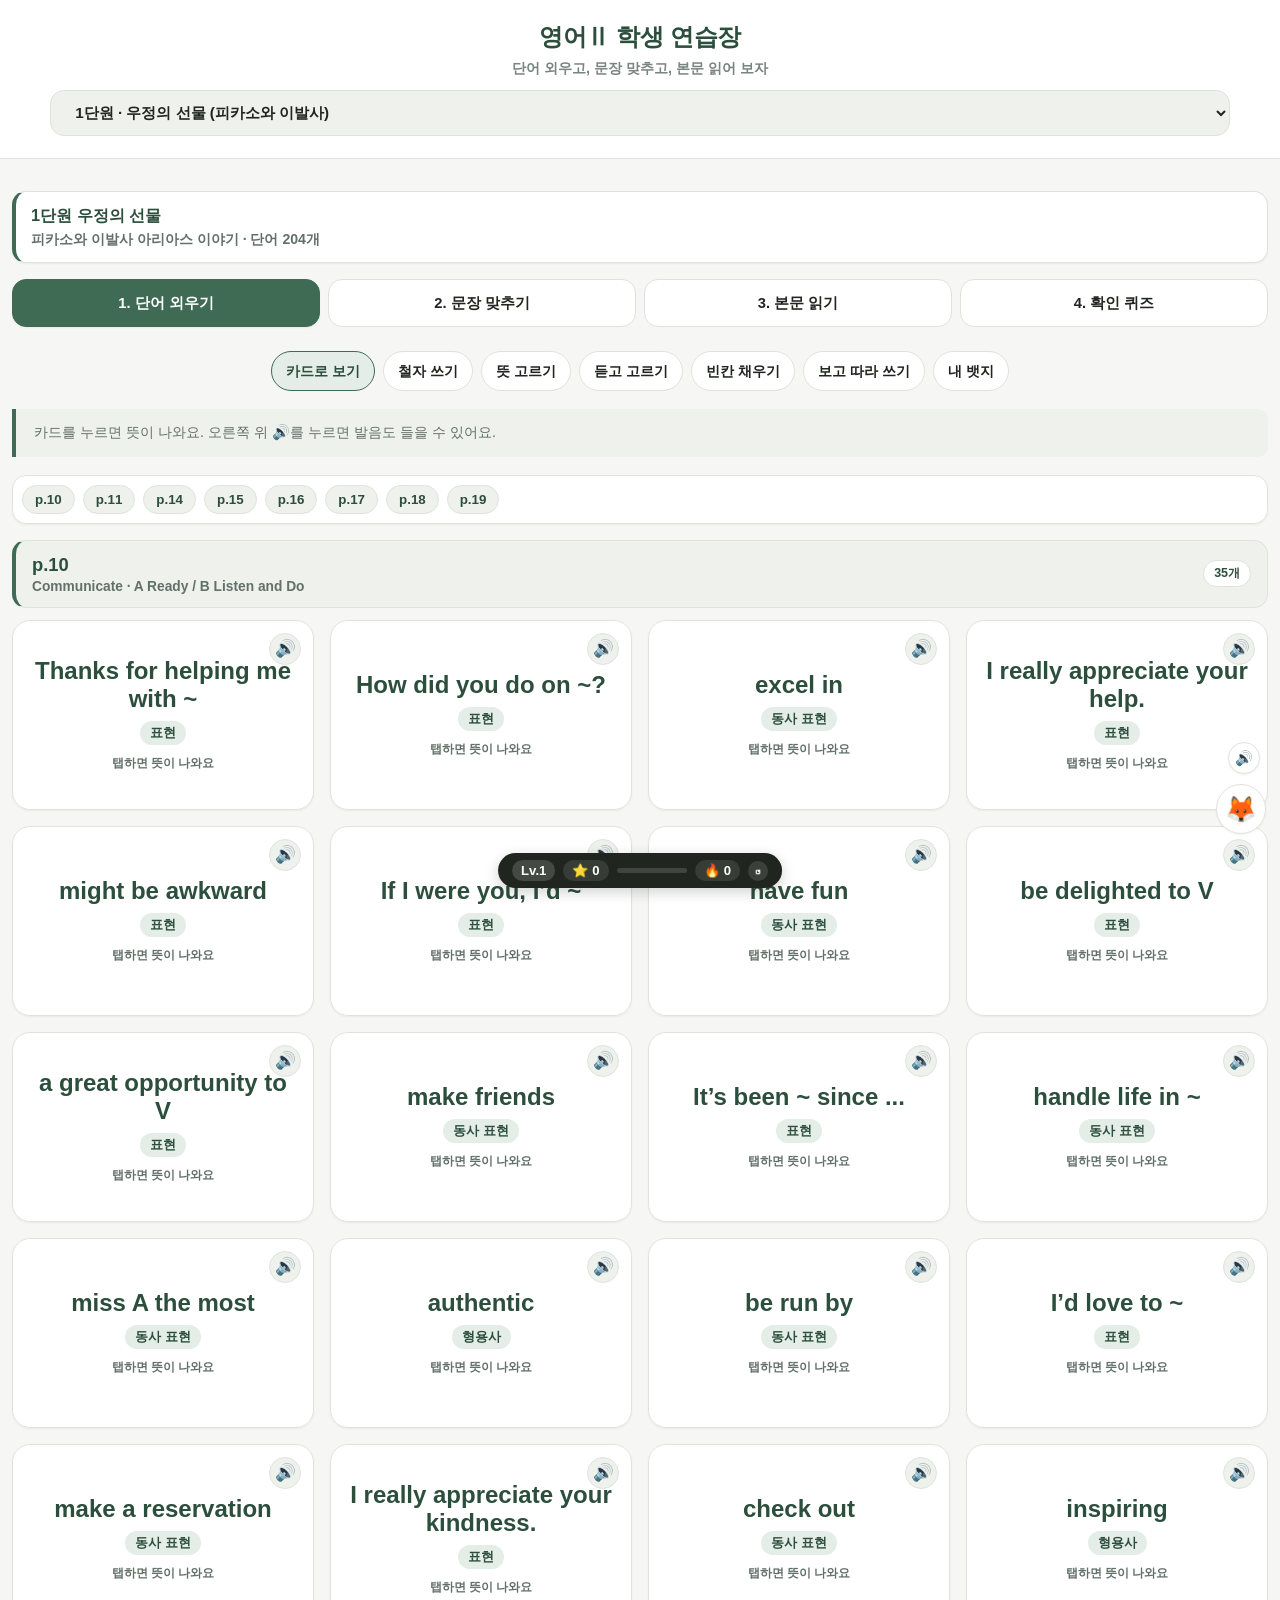
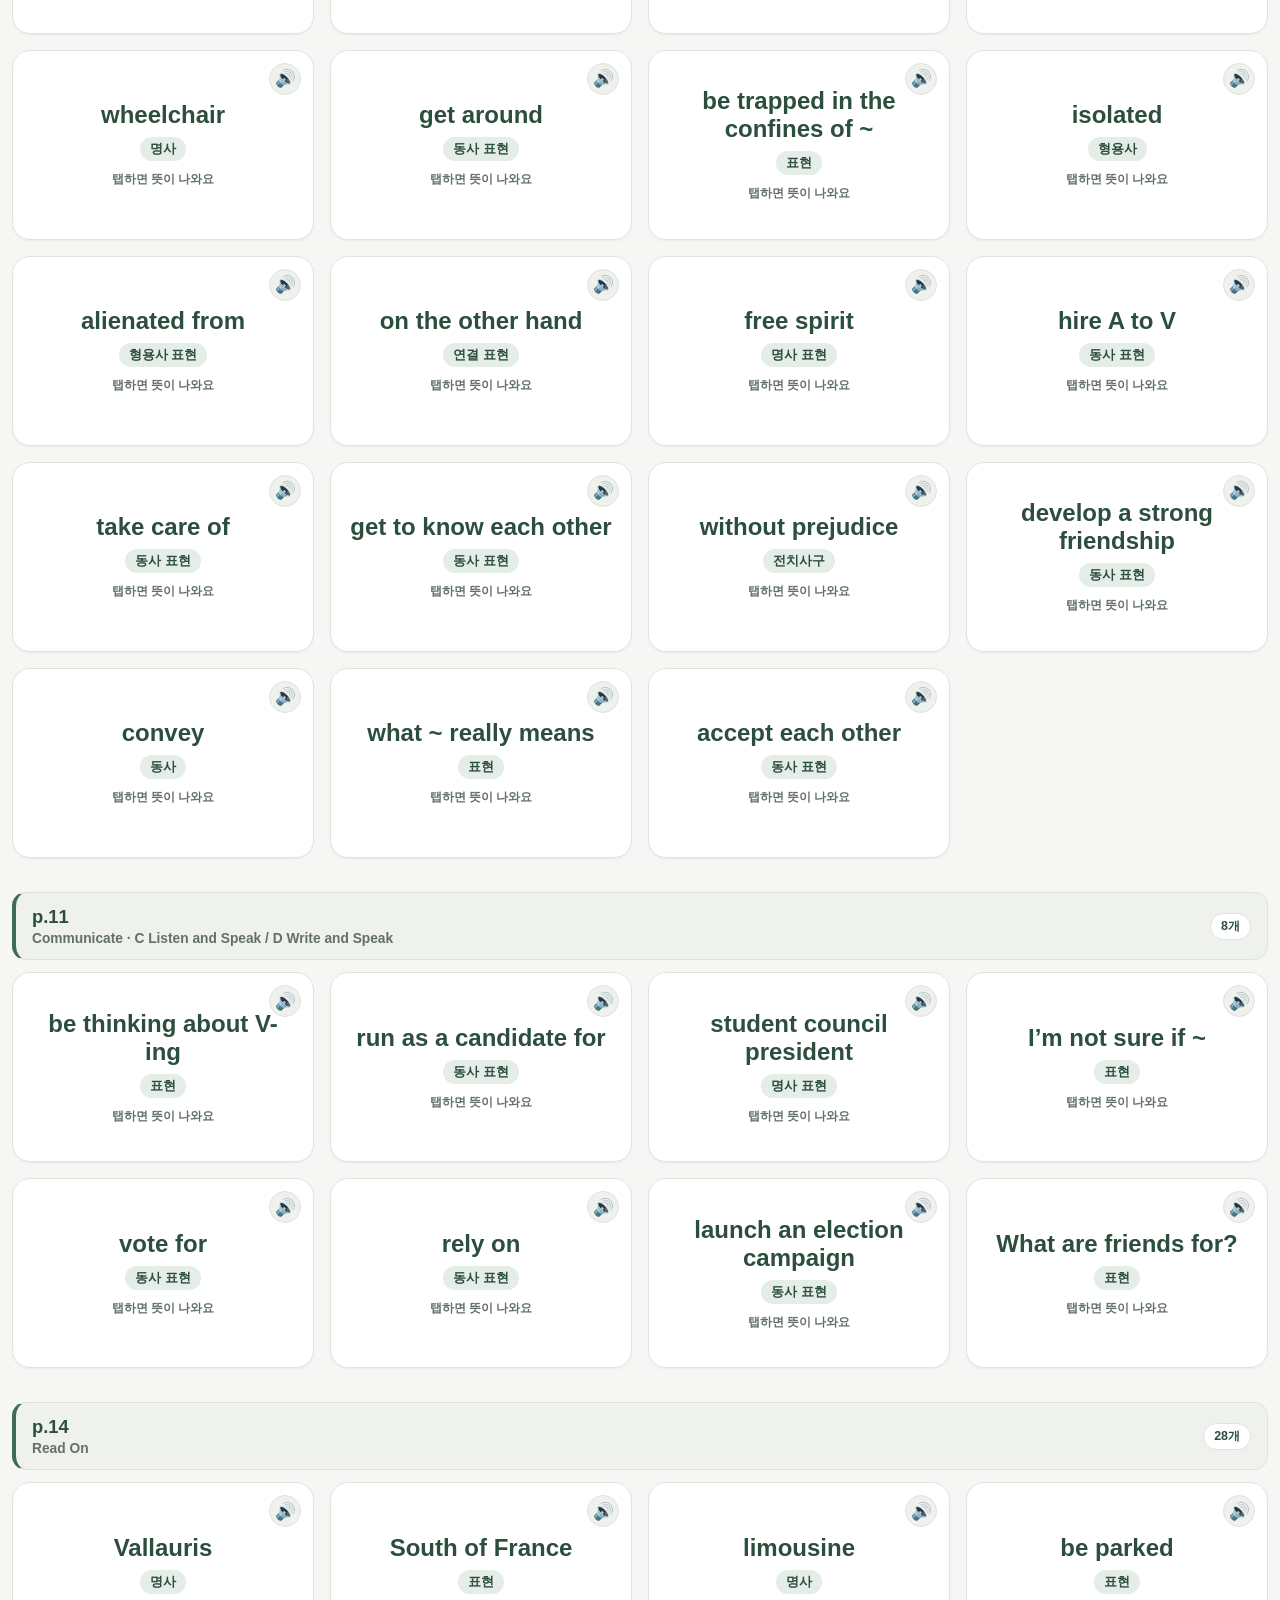
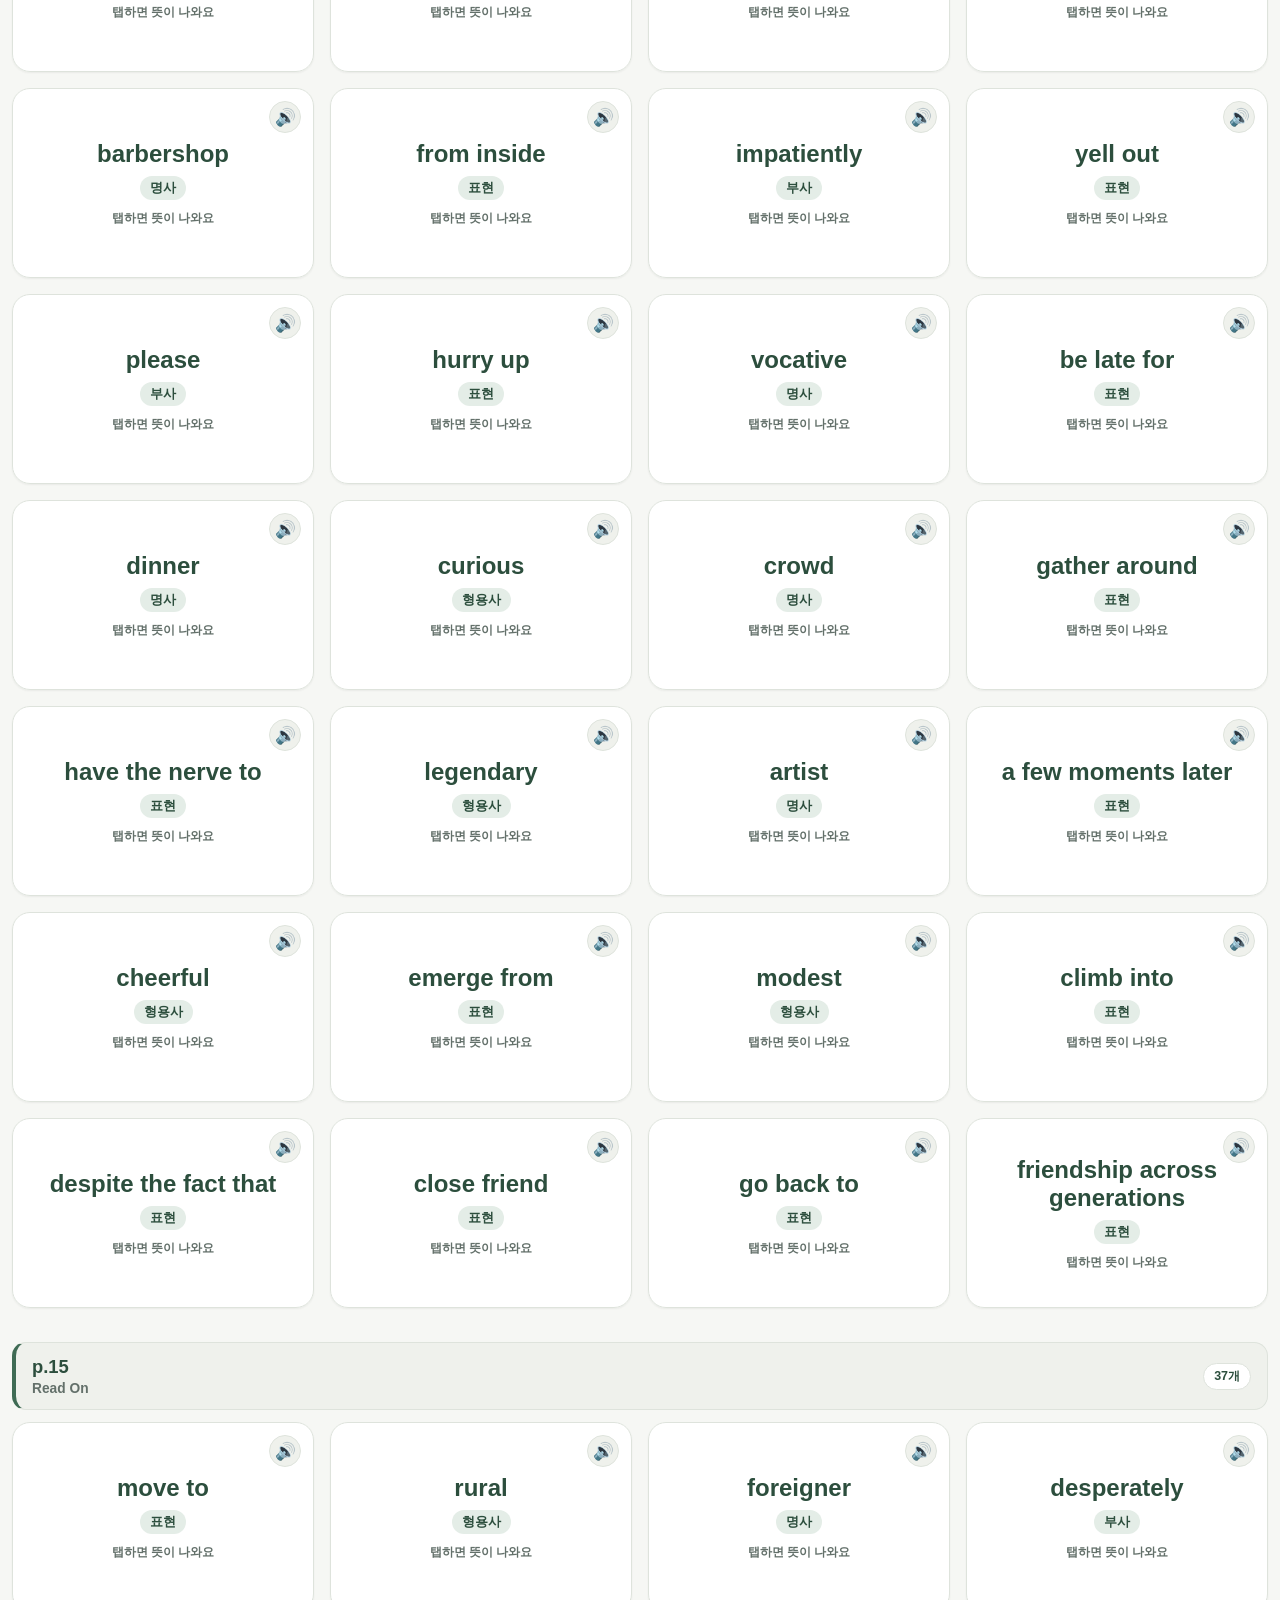
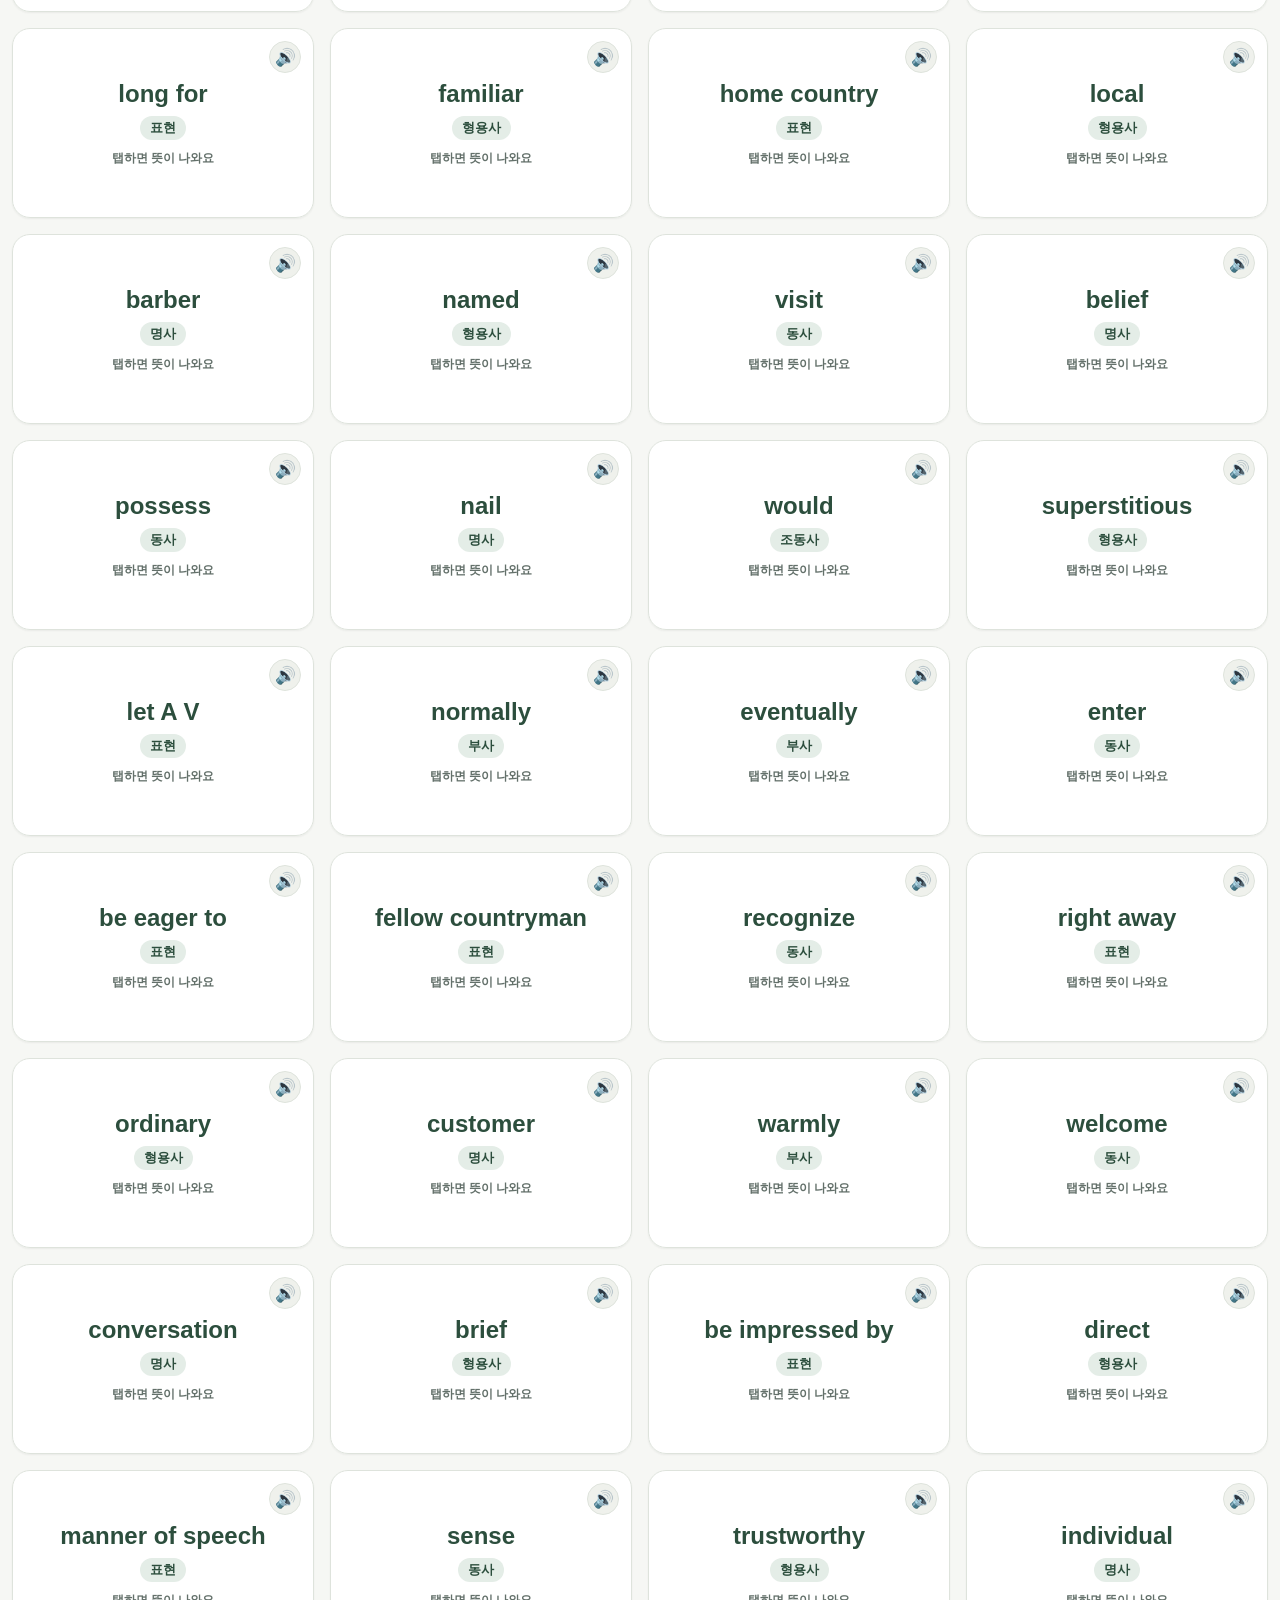
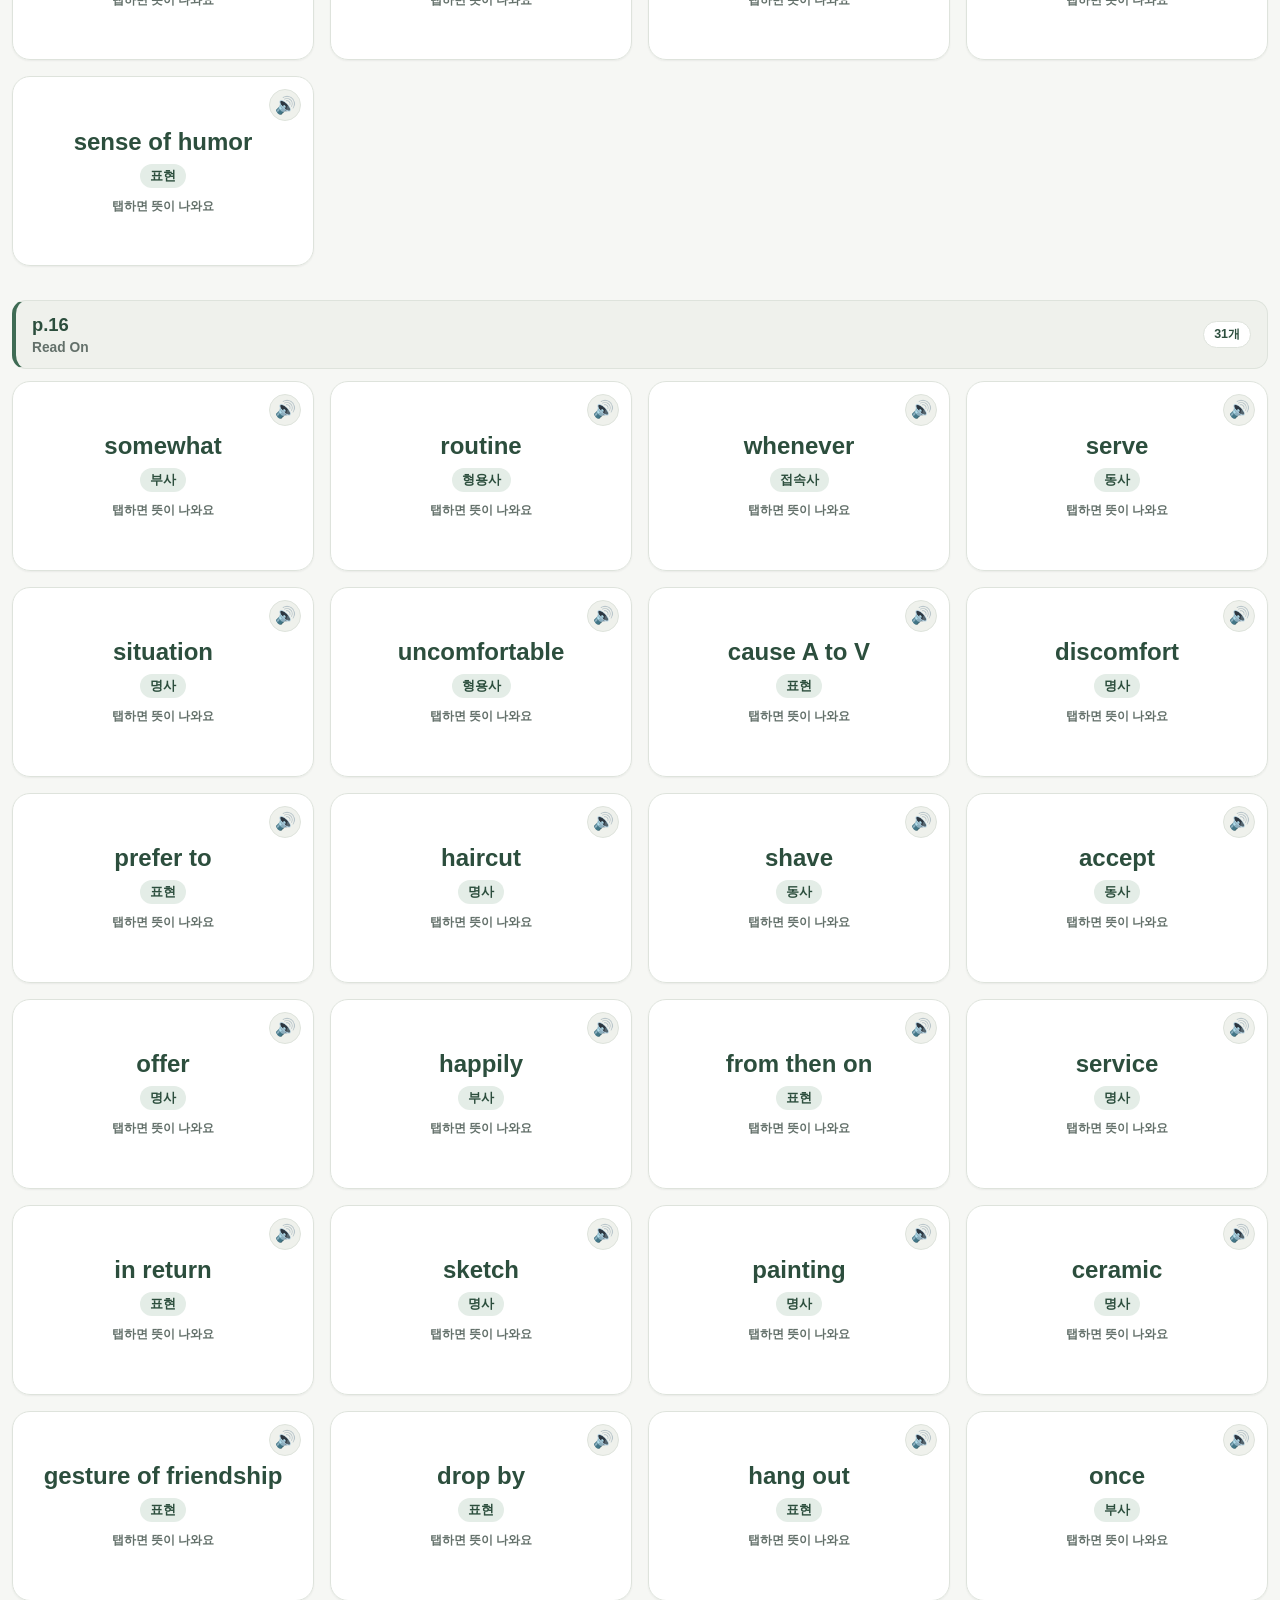
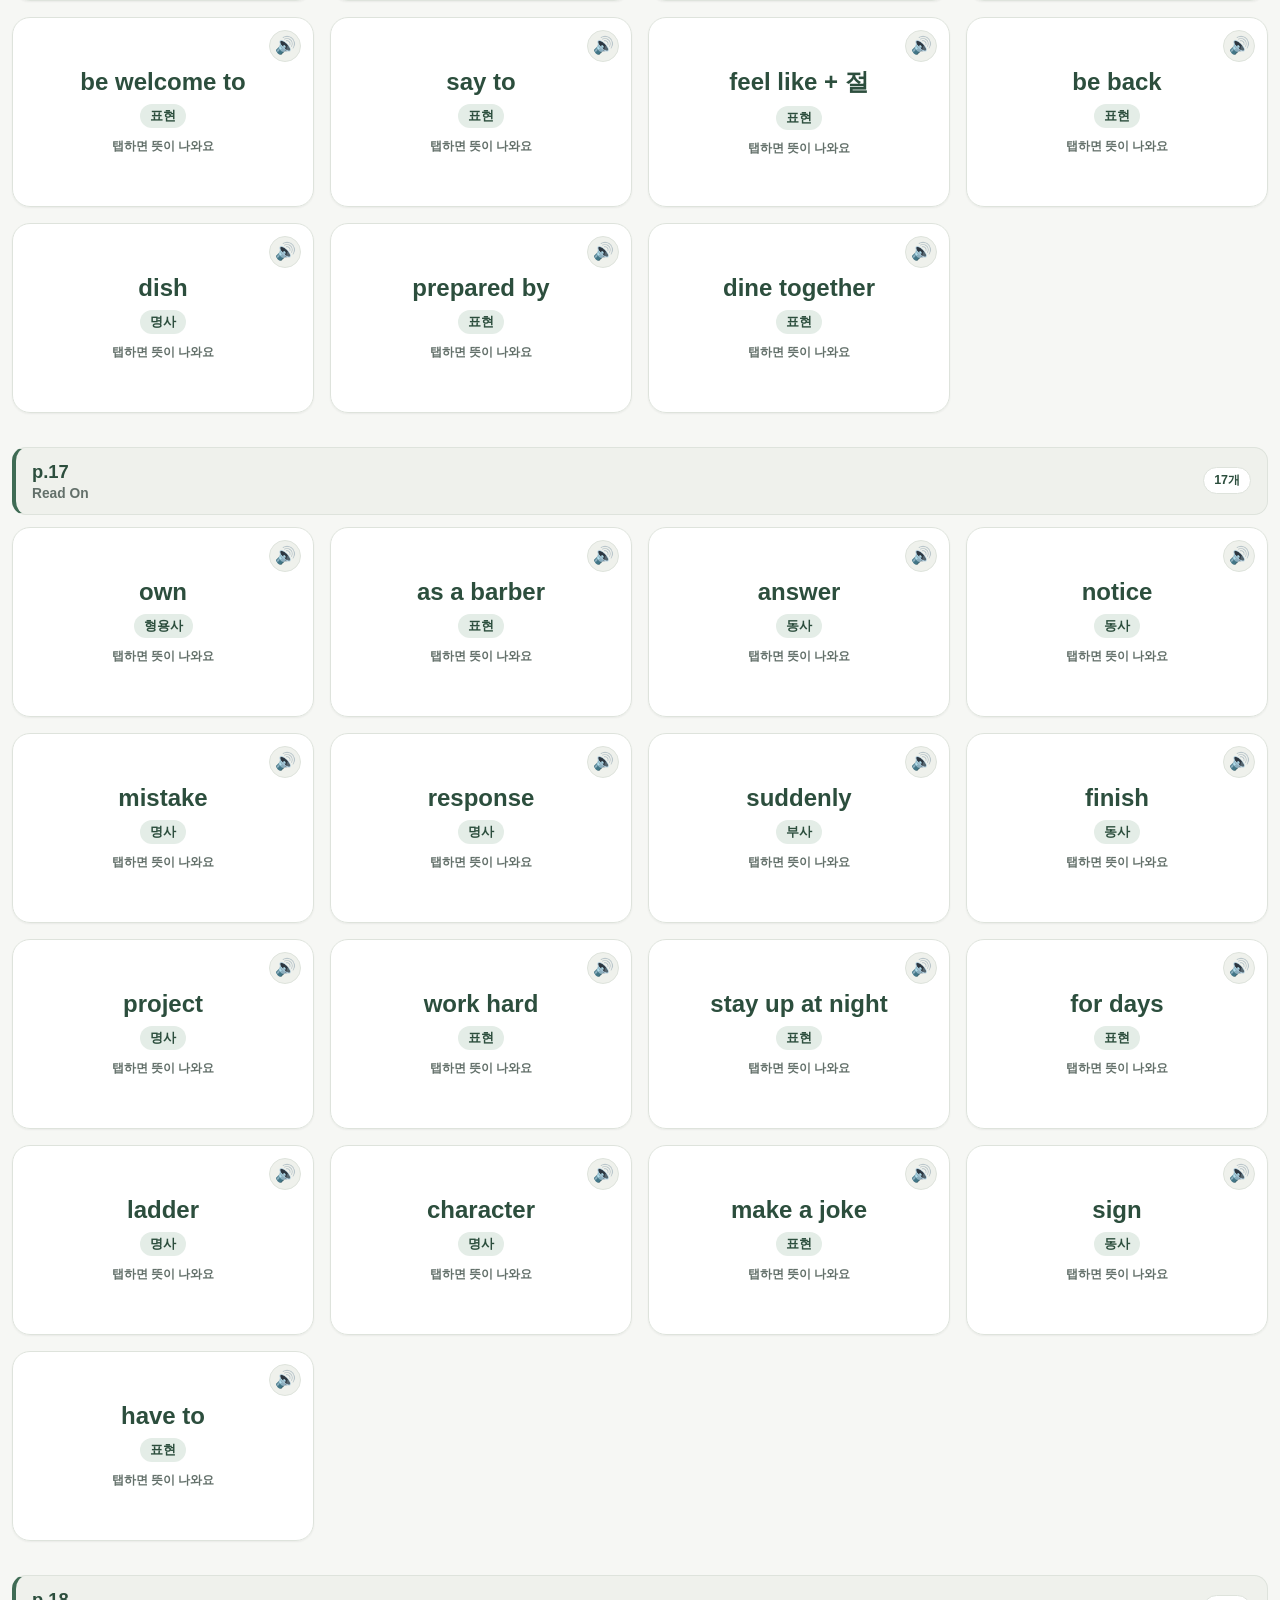
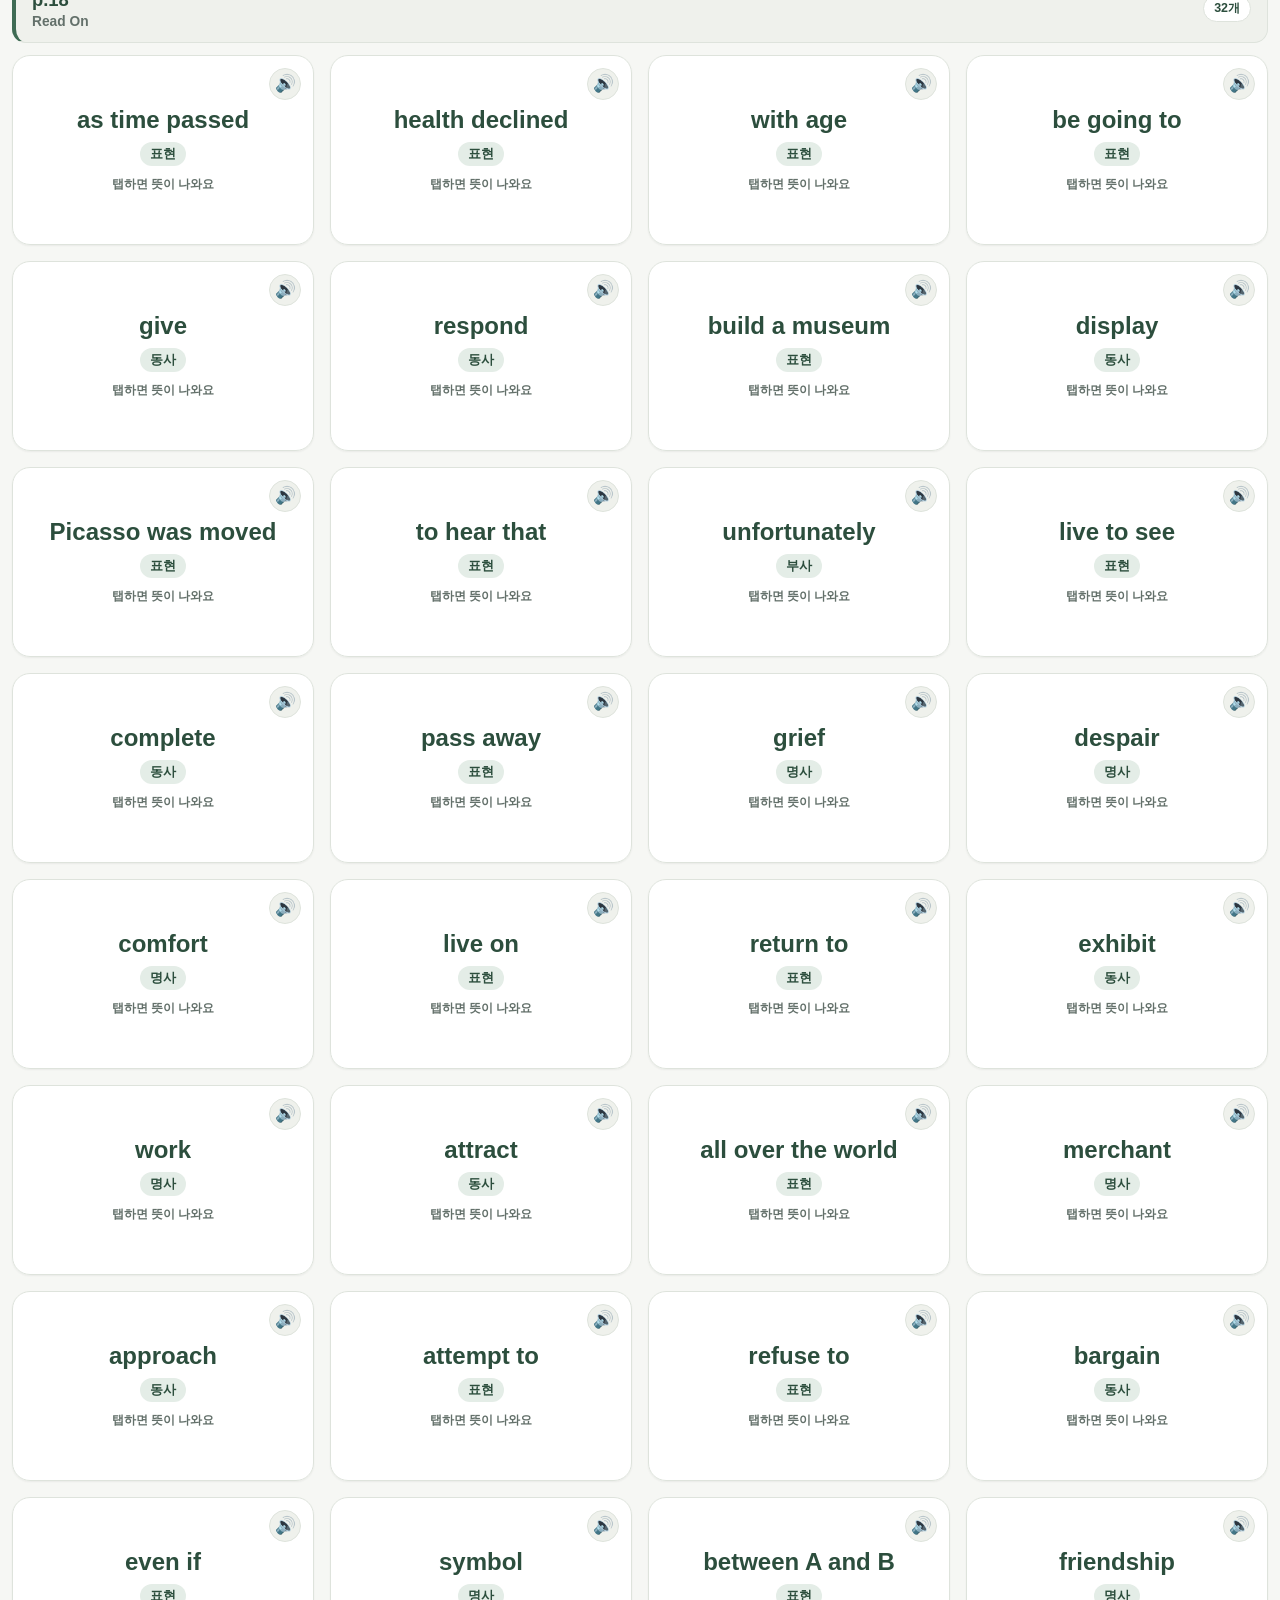
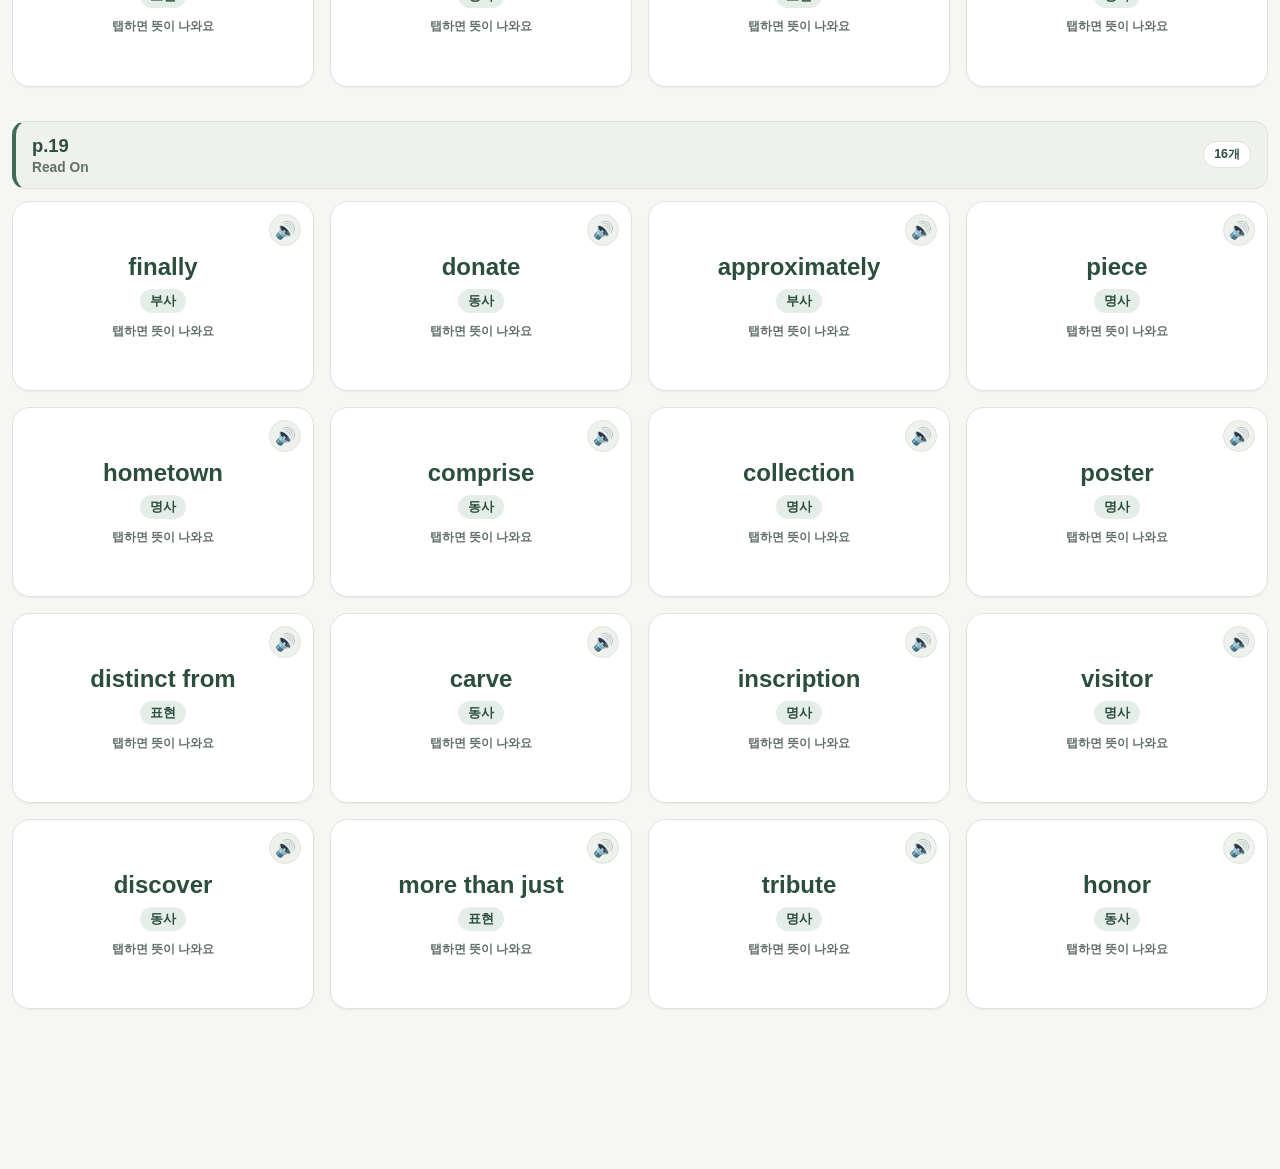
